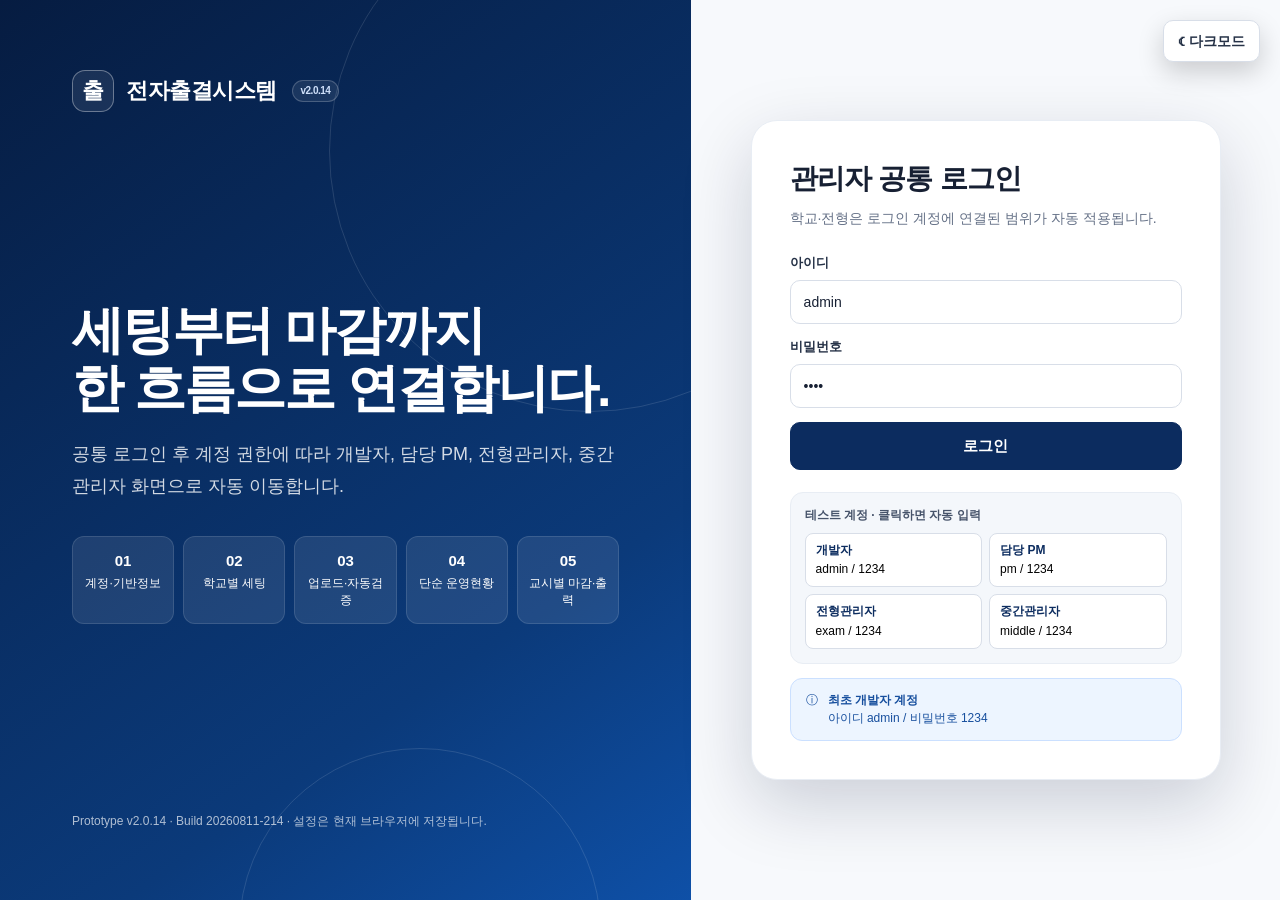
==== index.html @ e00a9073 "Update index.html" ====
<!doctype html>
<html lang="ko">
<head>
  <meta charset="utf-8" />
  <meta name="viewport" content="width=device-width, initial-scale=1" />
  <meta name="color-scheme" content="light dark" />
  <title>전자출결시스템 관리자 테스트 페이지 v2.0.14</title>
  <style>
:root {
  --navy:#071d42;
  --navy-2:#0c2c5f;
  --blue:#1267d6;
  --blue-2:#eaf3ff;
  --cyan:#0d9bb8;
  --green:#12a05c;
  --green-soft:#e8f7ef;
  --orange:#f39a18;
  --orange-soft:#fff5df;
  --red:#e43d3d;
  --red-soft:#fff0f0;
  --purple:#7755d9;
  --purple-soft:#f1edff;
  --teal:#0e8f83;
  --teal-soft:#e8f8f6;
  --gray-900:#172033;
  --gray-800:#263247;
  --gray-700:#46536a;
  --gray-600:#657187;
  --gray-500:#8791a4;
  --gray-400:#b6bfce;
  --gray-300:#d8dee8;
  --gray-200:#e8edf4;
  --gray-100:#f4f7fb;
  --white:#fff;
  --shadow:0 10px 30px rgba(12,44,95,.08);
  --radius:16px;
  --sidebar:244px;
  font-family: Pretendard, "Noto Sans KR", "Apple SD Gothic Neo", Arial, sans-serif;
}
*{box-sizing:border-box}
html,body{margin:0;min-height:100%;background:#eef3f9;color:var(--gray-900)}
body{font-size:14px;line-height:1.45}
button,input,select,textarea{font:inherit}
button{cursor:pointer}
a{color:inherit;text-decoration:none}
.hidden{display:none!important}
.muted{color:var(--gray-600)}
.small{font-size:12px}
.tiny{font-size:11px}
.strong{font-weight:800}
.nowrap{white-space:nowrap}
.text-right{text-align:right}
.text-center{text-align:center}
.flex{display:flex}
.flex-1{flex:1}
.items-center{align-items:center}
.justify-between{justify-content:space-between}
.gap-6{gap:6px}.gap-8{gap:8px}.gap-10{gap:10px}.gap-12{gap:12px}.gap-16{gap:16px}.gap-20{gap:20px}
.stack{display:flex;flex-direction:column;gap:14px}

/* Login */
.login-page{min-height:100vh;display:grid;grid-template-columns:1.08fr .92fr;background:linear-gradient(145deg,#061c41 0%,#0b3a7a 55%,#1267d6 100%)}
.login-hero{position:relative;overflow:hidden;padding:70px 72px;color:#fff;display:flex;flex-direction:column;justify-content:space-between}
.login-hero:before,.login-hero:after{content:"";position:absolute;border-radius:999px;border:1px solid rgba(255,255,255,.12)}
.login-hero:before{width:520px;height:520px;right:-160px;top:-110px}
.login-hero:after{width:360px;height:360px;right:90px;bottom:-210px}
.brand{display:flex;align-items:center;gap:12px;font-size:22px;font-weight:900;letter-spacing:-.5px}
.brand-mark{width:42px;height:42px;border:1px solid rgba(255,255,255,.35);border-radius:13px;display:grid;place-items:center;background:rgba(255,255,255,.08)}
.hero-copy{max-width:680px;position:relative;z-index:1}
.hero-copy h1{font-size:52px;line-height:1.12;margin:0 0 22px;letter-spacing:-2px}
.hero-copy p{font-size:18px;line-height:1.75;color:rgba(255,255,255,.82);margin:0;max-width:620px}
.hero-flow{display:grid;grid-template-columns:repeat(5,1fr);gap:9px;margin-top:34px}
.hero-step{padding:13px 10px;border-radius:12px;background:rgba(255,255,255,.09);border:1px solid rgba(255,255,255,.12);font-size:12px;text-align:center}
.hero-step b{display:block;font-size:15px;margin-bottom:3px}
.login-panel{background:#f7f9fc;padding:48px;display:flex;align-items:center;justify-content:center}
.login-card{width:min(470px,100%);background:#fff;border:1px solid var(--gray-200);border-radius:26px;padding:38px;box-shadow:0 24px 70px rgba(1,19,48,.18)}
.login-card h2{font-size:28px;margin:0 0 8px;letter-spacing:-.8px}
.login-card .lead{margin:0 0 26px;color:var(--gray-600)}
.field{display:flex;flex-direction:column;gap:7px}
.field label{font-weight:750;font-size:13px;color:var(--gray-800)}
.input,.select,.textarea{width:100%;border:1px solid var(--gray-300);background:#fff;border-radius:10px;padding:11px 13px;color:var(--gray-900);outline:none;transition:.15s}
.input:focus,.select:focus,.textarea:focus{border-color:var(--blue);box-shadow:0 0 0 3px rgba(18,103,214,.12)}
.textarea{min-height:90px;resize:vertical}
.btn{border:1px solid var(--gray-300);background:#fff;border-radius:10px;padding:10px 14px;font-weight:750;color:var(--gray-800);display:inline-flex;align-items:center;justify-content:center;gap:7px;min-height:40px;transition:.15s}
.btn:hover{transform:translateY(-1px);box-shadow:0 5px 14px rgba(28,45,78,.08)}
.btn-primary{background:var(--navy-2);border-color:var(--navy-2);color:#fff}
.btn-blue{background:var(--blue);border-color:var(--blue);color:#fff}
.btn-green{background:var(--green);border-color:var(--green);color:#fff}
.btn-red{background:var(--red);border-color:var(--red);color:#fff}
.btn-soft{background:var(--gray-100)}
.btn-ghost{background:transparent}
.btn-sm{min-height:32px;padding:6px 10px;font-size:12px;border-radius:8px}
.btn-lg{min-height:48px;padding:12px 18px;font-size:15px}
.btn-block{width:100%}
.demo-box{margin-top:22px;background:var(--gray-100);border-radius:13px;padding:14px;border:1px solid var(--gray-200)}
.demo-title{font-size:12px;font-weight:800;margin-bottom:8px;color:var(--gray-700)}
.demo-list{display:grid;grid-template-columns:repeat(2,1fr);gap:7px}
.demo-account{border:1px solid var(--gray-300);background:#fff;border-radius:8px;padding:8px 10px;text-align:left;font-size:12px}
.demo-account b{display:block;color:var(--navy-2);margin-bottom:2px}

/* App shell */
.shell{min-height:100vh;display:grid;grid-template-columns:var(--sidebar) 1fr;grid-template-rows:64px 1fr}
.topbar{grid-column:1/3;background:var(--navy);color:#fff;display:flex;align-items:center;justify-content:space-between;padding:0 24px;position:sticky;top:0;z-index:50;box-shadow:0 4px 18px rgba(0,0,0,.12)}
.topbar .brand{font-size:18px}
.topbar-actions{display:flex;align-items:center;gap:10px}
.user-chip{display:flex;align-items:center;gap:10px;padding-left:12px;border-left:1px solid rgba(255,255,255,.18)}
.avatar{width:34px;height:34px;border-radius:50%;display:grid;place-items:center;background:#fff;color:var(--navy);font-weight:900}
.sidebar{grid-row:2;background:#0b244b;color:#d9e8ff;padding:18px 14px 28px;position:sticky;top:64px;height:calc(100vh - 64px);overflow:auto}
.role-panel{border-radius:13px;padding:12px;margin-bottom:16px;background:rgba(255,255,255,.06);border:1px solid rgba(255,255,255,.08)}
.role-panel .role-name{font-weight:900;color:#fff;margin-bottom:3px}
.role-dot{width:10px;height:10px;border-radius:50%;display:inline-block;margin-right:7px}
.role-developer{--role:var(--purple);--role-soft:var(--purple-soft)}
.role-pm{--role:var(--blue);--role-soft:var(--blue-2)}
.role-exam{--role:var(--green);--role-soft:var(--green-soft)}
.role-building{--role:var(--orange);--role-soft:var(--orange-soft)}
.role-field{--role:var(--teal);--role-soft:var(--teal-soft)}
.nav-group{margin:14px 0 5px;padding:0 10px;font-size:11px;color:#7ea2d7;text-transform:uppercase;letter-spacing:.5px;font-weight:800}
.nav-item{width:100%;border:0;color:#c9dbf5;background:transparent;border-radius:10px;padding:10px 11px;display:flex;align-items:center;gap:10px;text-align:left;margin:3px 0;font-weight:700}
.nav-item:hover{background:rgba(255,255,255,.07);color:#fff}
.nav-item.active{background:var(--role,var(--blue));color:#fff;box-shadow:0 7px 18px rgba(0,0,0,.18)}
.nav-icon{width:22px;text-align:center;font-size:16px}
.content{grid-column:2;grid-row:2;padding:24px 26px 44px;min-width:0}
.page-header{display:flex;justify-content:space-between;align-items:flex-start;gap:20px;margin-bottom:18px}
.page-title h1{margin:0;font-size:27px;letter-spacing:-.9px}
.page-title p{margin:7px 0 0;color:var(--gray-600)}
.page-actions{display:flex;gap:8px;flex-wrap:wrap;justify-content:flex-end}

/* components */
.card{background:#fff;border:1px solid var(--gray-200);border-radius:var(--radius);box-shadow:var(--shadow)}
.card-header{padding:17px 18px;border-bottom:1px solid var(--gray-200);display:flex;align-items:center;justify-content:space-between;gap:12px}
.card-title{font-size:16px;font-weight:900;letter-spacing:-.3px}
.card-sub{font-size:12px;color:var(--gray-600);margin-top:3px}
.card-body{padding:18px}
.grid{display:grid;gap:14px}
.grid-2{grid-template-columns:repeat(2,minmax(0,1fr))}
.grid-3{grid-template-columns:repeat(3,minmax(0,1fr))}
.grid-4{grid-template-columns:repeat(4,minmax(0,1fr))}
.grid-5{grid-template-columns:repeat(5,minmax(0,1fr))}
.grid-6{grid-template-columns:repeat(6,minmax(0,1fr))}
.kpi{padding:16px;background:#fff;border:1px solid var(--gray-200);border-radius:14px;display:flex;align-items:center;justify-content:space-between;gap:12px;min-width:0}
.kpi .label{font-size:12px;font-weight:800;color:var(--gray-700)}
.kpi .value{font-size:26px;font-weight:950;line-height:1.15;margin-top:4px;white-space:nowrap}
.kpi .value small{font-size:12px;font-weight:700;margin-left:3px}
.kpi-icon{width:44px;height:44px;border-radius:12px;display:grid;place-items:center;font-size:22px;flex:0 0 auto}
.badge{display:inline-flex;align-items:center;justify-content:center;border-radius:999px;padding:5px 9px;font-size:11px;font-weight:850;white-space:nowrap;border:1px solid transparent}
.badge-blue{background:var(--blue-2);color:var(--blue)}
.badge-green{background:var(--green-soft);color:var(--green)}
.badge-orange{background:var(--orange-soft);color:#d77d00}
.badge-red{background:var(--red-soft);color:var(--red)}
.badge-gray{background:var(--gray-100);color:var(--gray-600);border-color:var(--gray-200)}
.badge-purple{background:var(--purple-soft);color:var(--purple)}
.section-title{font-size:18px;font-weight:900;margin:0 0 12px;letter-spacing:-.4px}
.toolbar{background:#fff;border:1px solid var(--gray-200);border-radius:14px;padding:13px;display:flex;align-items:flex-end;gap:10px;flex-wrap:wrap;margin-bottom:15px}
.toolbar .field{min-width:145px;flex:1}
.toolbar .field.narrow{min-width:120px;max-width:180px}
.toolbar .field.wide{min-width:220px}
.table-wrap{overflow:auto;border:1px solid var(--gray-200);border-radius:12px;background:#fff}
table{width:100%;border-collapse:collapse;min-width:760px}
th,td{padding:10px 12px;border-bottom:1px solid var(--gray-200);text-align:left;vertical-align:middle}
th{background:#f5f8fc;color:var(--gray-700);font-size:12px;font-weight:900;white-space:nowrap;position:sticky;top:0;z-index:2}
td{font-size:12px;color:var(--gray-800)}
tr:last-child td{border-bottom:0}
tr:hover td{background:#fbfdff}
tr.closed td{background:#eef1f5!important;color:#7a8497}
.progress{height:8px;background:#e8edf4;border-radius:999px;overflow:hidden;min-width:80px}
.progress > span{display:block;height:100%;background:var(--green);border-radius:999px}
.progress.orange > span{background:var(--orange)}
.progress.red > span{background:var(--red)}
.progress.blue > span{background:var(--blue)}
.notice{border-radius:12px;padding:13px 15px;display:flex;gap:10px;align-items:flex-start;border:1px solid}
.notice-info{background:#edf5ff;border-color:#cbe0ff;color:#174f9e}
.notice-success{background:var(--green-soft);border-color:#bfe8d1;color:#117545}
.notice-warning{background:var(--orange-soft);border-color:#ffd891;color:#8b5b06}
.notice-danger{background:var(--red-soft);border-color:#ffc7c7;color:#a52626}

/* stepper */
.stepper{display:grid;grid-template-columns:repeat(5,1fr);gap:8px;margin-bottom:15px}
.step{background:#fff;border:1px solid var(--gray-200);border-radius:12px;padding:12px;display:flex;align-items:center;gap:9px;position:relative;min-width:0}
.step.active{border-color:var(--blue);box-shadow:0 0 0 2px rgba(18,103,214,.08)}
.step.done{background:#f0fbf5;border-color:#c7ebd6}
.step-num{width:26px;height:26px;border-radius:50%;display:grid;place-items:center;background:var(--gray-200);font-weight:900;color:var(--gray-700);flex:0 0 auto}
.step.active .step-num{background:var(--blue);color:#fff}.step.done .step-num{background:var(--green);color:#fff}
.step-label{font-weight:850;white-space:nowrap;overflow:hidden;text-overflow:ellipsis}

/* settings */
.setting-row{display:grid;grid-template-columns:1.25fr 1.8fr auto;gap:14px;align-items:center;padding:14px 0;border-bottom:1px solid var(--gray-200)}
.setting-row:last-child{border-bottom:0}
.setting-name{font-weight:850}
.setting-desc{font-size:12px;color:var(--gray-600)}
.switch{position:relative;width:48px;height:26px;display:inline-block}
.switch input{display:none}
.switch span{position:absolute;inset:0;background:#b9c1ce;border-radius:999px;transition:.2s}
.switch span:after{content:"";position:absolute;width:20px;height:20px;left:3px;top:3px;background:#fff;border-radius:50%;box-shadow:0 2px 6px rgba(0,0,0,.2);transition:.2s}
.switch input:checked+span{background:var(--green)}
.switch input:checked+span:after{transform:translateX(22px)}
.tabs{display:flex;gap:6px;border-bottom:1px solid var(--gray-200);padding:0 18px;background:#fff;border-radius:14px 14px 0 0;overflow:auto}
.tab{border:0;background:transparent;padding:13px 12px;color:var(--gray-600);font-weight:800;white-space:nowrap;border-bottom:3px solid transparent}
.tab.active{color:var(--blue);border-bottom-color:var(--blue)}
.term-preview{background:linear-gradient(135deg,#eef5ff,#f9fbff);border:1px solid #d8e7fb;border-radius:14px;padding:18px}
.term-token{display:flex;gap:8px;align-items:center;margin:7px 0}
.term-token .from{min-width:110px;color:var(--gray-600)}
.term-token .to{font-weight:900;color:var(--blue)}

/* Upload */
.dropzone{border:2px dashed #a8c7ef;background:#f6faff;border-radius:16px;padding:28px;text-align:center;transition:.15s}
.dropzone.drag{border-color:var(--blue);background:#eaf3ff}
.dropzone .drop-icon{font-size:34px;margin-bottom:8px}
.validation-pipeline{display:grid;grid-template-columns:repeat(5,1fr);gap:8px;margin-top:14px}
.validation-stage{border:1px solid var(--gray-200);background:#fff;border-radius:11px;padding:10px;text-align:center;font-size:12px;font-weight:800}
.validation-stage.running{border-color:var(--blue);color:var(--blue);background:var(--blue-2)}
.validation-stage.ok{border-color:#bde8cf;color:var(--green);background:var(--green-soft)}
.validation-stage.error{border-color:#ffc7c7;color:var(--red);background:var(--red-soft)}
.mapping-grid{display:grid;grid-template-columns:1fr 1fr 110px;gap:0;border:1px solid var(--gray-200);border-radius:12px;overflow:hidden}
.mapping-grid>div{padding:10px 12px;border-right:1px solid var(--gray-200);border-bottom:1px solid var(--gray-200);font-size:12px}
.mapping-grid>div:nth-child(3n){border-right:0}
.mapping-grid .head{background:#f5f8fc;font-weight:900;color:var(--gray-700)}
.mapping-grid>div:nth-last-child(-n+3){border-bottom:0}
.result-summary{display:grid;grid-template-columns:repeat(4,1fr);gap:10px}
.result-box{border:1px solid var(--gray-200);border-radius:12px;padding:12px;text-align:center;background:#fff}
.result-box b{font-size:23px;display:block}
.error-link{color:var(--red);font-weight:800;text-decoration:underline;text-underline-offset:2px;cursor:pointer}

/* dashboard */
.dashboard-grid{display:grid;grid-template-columns:1.08fr 1.38fr 1fr;gap:14px}
.chart-card{background:#fff;border:1px solid var(--gray-200);border-radius:14px;padding:16px;min-width:0}
.chart-title{font-size:14px;font-weight:900;margin-bottom:12px}
.donut-wrap{display:flex;align-items:center;justify-content:center;gap:22px;min-height:210px}
.donut{width:164px;height:164px;border-radius:50%;background:conic-gradient(var(--green) 0 56%, var(--red) 56% 100%);position:relative;flex:0 0 auto}
.donut:after{content:"";position:absolute;inset:33px;border-radius:50%;background:#fff}
.donut-label{position:absolute;inset:0;display:grid;place-items:center;z-index:1;text-align:center;font-size:12px;color:var(--gray-600)}
.donut-label b{font-size:28px;color:var(--gray-900);display:block;line-height:1.1}
.legend{display:flex;flex-direction:column;gap:9px;min-width:0}
.legend-row{display:flex;align-items:center;gap:8px;font-size:12px;white-space:nowrap}
.legend-dot{width:9px;height:9px;border-radius:50%;flex:0 0 auto}
.segment-bar{display:flex;height:138px;border-radius:14px;overflow:hidden;margin-top:16px}
.segment{display:flex;align-items:center;justify-content:center;text-align:center;color:#fff;font-weight:900;min-width:42px}
.segment small{display:block;font-size:11px;font-weight:700;margin-top:2px}
.room-rank{display:flex;flex-direction:column;gap:9px}
.rank-row{display:grid;grid-template-columns:minmax(115px,1fr) 1.4fr 50px;gap:9px;align-items:center;font-size:12px}
.line-chart{height:210px;position:relative;border-left:1px solid var(--gray-300);border-bottom:1px solid var(--gray-300);background:repeating-linear-gradient(to top,transparent 0,transparent 41px,#edf0f5 42px)}
.line-chart svg{width:100%;height:100%;overflow:visible}
.line-chart-labels{display:flex;justify-content:space-between;font-size:10px;color:var(--gray-500);margin-top:6px}
.incident-cards{display:grid;grid-template-columns:repeat(4,1fr);gap:10px}
.incident-card{display:flex;align-items:center;gap:10px;border:1px solid var(--gray-200);border-radius:12px;padding:12px;background:#fff;min-width:0}
.incident-icon{width:38px;height:38px;border-radius:10px;display:grid;place-items:center;font-size:18px;flex:0 0 auto}
.incident-card b{font-size:19px;display:block}

/* PDF */
.pdf-layout{display:grid;grid-template-columns:1.1fr .9fr;gap:14px}
.align-buttons{display:flex;gap:5px}
.align-btn{width:34px;height:30px;border:1px solid var(--gray-300);background:#fff;border-radius:7px;font-weight:900}
.align-btn.active{background:var(--blue);color:#fff;border-color:var(--blue)}
.preview-sheet{background:#f1f3f6;padding:18px;border-radius:14px;min-height:610px;display:flex;align-items:center;justify-content:center}
.paper{width:100%;max-width:570px;aspect-ratio:1/1.414;background:#fff;box-shadow:0 10px 28px rgba(0,0,0,.13);padding:28px;display:flex;flex-direction:column}
.paper-title{text-align:center;font-size:18px;font-weight:900;margin:12px 0 16px}
.paper-meta{display:flex;justify-content:space-between;font-size:10px;margin-bottom:8px}
.paper-table{width:100%;border-collapse:collapse;min-width:0}
.paper-table th,.paper-table td{border:1px solid #555;padding:4px;font-size:8px;background:#fff;color:#111;position:static}
.paper-footer{margin-top:auto;border-top:1px solid #ddd;padding-top:12px;font-size:10px;display:grid;gap:8px}
.signer-list{max-height:220px;overflow:auto;border:1px solid var(--gray-200);border-radius:10px}
.signer-row{display:grid;grid-template-columns:26px 1fr 100px 100px;gap:8px;align-items:center;padding:9px 10px;border-bottom:1px solid var(--gray-200);font-size:12px}
.signer-row:last-child{border-bottom:0}

/* Modal / toast */
.modal-backdrop{position:fixed;inset:0;background:rgba(7,23,52,.56);z-index:200;display:flex;align-items:center;justify-content:center;padding:24px}
.modal{width:min(760px,100%);max-height:90vh;overflow:auto;background:#fff;border-radius:20px;box-shadow:0 30px 80px rgba(0,0,0,.28)}
.modal-header{padding:18px 20px;border-bottom:1px solid var(--gray-200);display:flex;justify-content:space-between;align-items:center}
.modal-header h3{margin:0;font-size:18px}
.modal-body{padding:20px}
.modal-footer{padding:14px 20px;border-top:1px solid var(--gray-200);display:flex;justify-content:flex-end;gap:8px}
.close-x{width:32px;height:32px;border:0;border-radius:8px;background:var(--gray-100);font-size:18px}
.toast-root{position:fixed;right:22px;bottom:22px;z-index:300;display:flex;flex-direction:column;gap:10px}
.toast{background:#fff;border:1px solid var(--gray-200);border-left:5px solid var(--blue);box-shadow:0 14px 36px rgba(0,0,0,.15);border-radius:11px;padding:12px 14px;min-width:280px;max-width:420px;animation:slideIn .2s ease}
.toast.success{border-left-color:var(--green)}.toast.error{border-left-color:var(--red)}.toast.warning{border-left-color:var(--orange)}
@keyframes slideIn{from{transform:translateY(10px);opacity:0}to{transform:translateY(0);opacity:1}}

/* responsive */
@media(max-width:1200px){
  :root{--sidebar:210px}
  .grid-6{grid-template-columns:repeat(3,1fr)}
  .dashboard-grid{grid-template-columns:1fr 1fr}
  .dashboard-grid>.chart-card:last-child{grid-column:1/3}
  .incident-cards{grid-template-columns:repeat(2,1fr)}
  .pdf-layout{grid-template-columns:1fr}
}
@media(max-width:900px){
  .login-page{grid-template-columns:1fr}.login-hero{display:none}.login-panel{min-height:100vh;padding:24px}
  .shell{grid-template-columns:1fr;grid-template-rows:64px auto 1fr}
  .topbar{grid-column:1;grid-row:1}.sidebar{grid-column:1;grid-row:2;position:static;height:auto;display:flex;gap:6px;overflow:auto;padding:8px}.role-panel,.nav-group{display:none}.nav-item{white-space:nowrap;width:auto;margin:0}
  .content{grid-column:1;grid-row:3;padding:18px}
  .grid-2,.grid-3,.grid-4,.grid-5,.grid-6{grid-template-columns:1fr}
  .dashboard-grid{grid-template-columns:1fr}.dashboard-grid>.chart-card:last-child{grid-column:auto}
  .stepper{grid-template-columns:1fr}
  .validation-pipeline{grid-template-columns:1fr}
  .result-summary{grid-template-columns:repeat(2,1fr)}
  .page-header{flex-direction:column}.page-actions{justify-content:flex-start}
}


/* v1.2.0 additions */
.version-chip{display:inline-flex;align-items:center;border:1px solid rgba(255,255,255,.2);background:rgba(255,255,255,.08);border-radius:999px;padding:3px 8px;font-size:10px;font-weight:850;margin-left:3px;color:#cfe0fa}
.status-test{background:#efe9ff;color:#6844c5;border-color:#d9cdff}
.status-ready{background:var(--orange-soft);color:#c96f00}
.status-open{background:var(--green-soft);color:var(--green)}
.status-closed{background:var(--gray-100);color:var(--gray-600);border-color:var(--gray-200)}
.test-banner{display:inline-flex;align-items:center;gap:5px;border-radius:999px;padding:5px 9px;background:#5f3dc4;color:#fff;font-size:11px;font-weight:850}
.dark-toggle-login{position:fixed;right:20px;top:20px;z-index:20;box-shadow:0 10px 26px rgba(0,0,0,.18)}
.compact-options{display:grid;grid-template-columns:repeat(2,minmax(0,1fr));gap:10px}
.compact-option{display:grid;grid-template-columns:1fr auto;gap:12px;align-items:center;border:1px solid var(--gray-200);border-radius:12px;padding:12px 13px;background:var(--white);min-width:0}
.compact-option .setting-name{font-size:13px;line-height:1.25}
.compact-option .setting-desc{font-size:11px;line-height:1.45;margin-top:4px}
.setting-section{border:1px solid var(--gray-200);border-radius:14px;padding:16px;background:var(--white)}
.setting-section+.setting-section{margin-top:14px}
.setting-section-head{display:flex;justify-content:space-between;align-items:flex-start;gap:12px;margin-bottom:12px}
.setting-section-title{font-size:15px;font-weight:900;margin:0}
.setting-section-desc{font-size:11px;color:var(--gray-600);margin-top:3px}
.incident-box{border:1px solid #ffd1bd;background:#fff8f3;border-radius:14px;padding:16px;margin-top:14px}
.incident-grid{display:grid;grid-template-columns:repeat(4,minmax(0,1fr));gap:9px}
.incident-choice{display:grid;grid-template-columns:1fr auto;align-items:center;gap:8px;background:#fff;border:1px solid #f1d3c5;border-radius:11px;padding:11px;min-width:0}
.validation-grid{display:grid;grid-template-columns:repeat(3,minmax(0,1fr));gap:9px}
.validation-option{display:grid;grid-template-columns:1fr auto;gap:8px;align-items:center;border:1px solid var(--gray-200);background:var(--gray-100);border-radius:11px;padding:10px 11px;min-width:0}
.validation-option b{font-size:12px;display:block}
.validation-option span.desc{font-size:10px;color:var(--gray-600);display:block;margin-top:3px;line-height:1.35}
.org-status-select{min-width:92px;padding:7px 9px;border-radius:8px;border:1px solid var(--gray-300);background:var(--white);color:var(--gray-900);font-weight:750;font-size:12px}
.inline-meta{display:flex;align-items:center;gap:7px;flex-wrap:wrap}
.account-actions{display:flex;gap:6px;flex-wrap:nowrap}
.account-actions .btn{white-space:nowrap}
.pdf-policy-grid{display:grid;grid-template-columns:repeat(2,minmax(0,1fr));gap:8px}
.policy-btn{border:1px solid var(--gray-300);background:var(--white);border-radius:10px;padding:10px 11px;text-align:left;min-height:58px;color:var(--gray-800)}
.policy-btn b{display:block;font-size:12px}
.policy-btn span{display:block;font-size:10px;color:var(--gray-600);margin-top:3px;line-height:1.35}
.policy-btn.active{border-color:var(--blue);box-shadow:0 0 0 2px rgba(18,103,214,.1);background:var(--blue-2)}
.signer-list-compact{display:flex;flex-direction:column;gap:7px;max-height:230px;overflow:auto;padding-right:2px}
.signer-compact{display:grid;grid-template-columns:24px 1fr;gap:8px;align-items:center;border:1px solid var(--gray-200);border-radius:10px;padding:9px 10px;background:var(--white)}
.signer-compact .main{display:flex;align-items:center;gap:7px;flex-wrap:wrap;min-width:0}
.signer-compact b{font-size:12px}
.signer-compact .meta{font-size:11px;color:var(--gray-600)}
.pdf-control-card{border:1px solid var(--gray-200);border-radius:13px;padding:14px;background:var(--white)}
.pdf-control-card+.pdf-control-card{margin-top:10px}
.preview-policy{font-size:9px;padding:5px 7px;border-radius:7px;background:#f1f5fa;color:#32425a;margin-bottom:7px;line-height:1.45}
.paper-signatures{display:grid;gap:5px}
.paper-sign-row{display:grid;grid-template-columns:78px 1fr;gap:6px;align-items:end;border-bottom:1px solid #777;padding:3px 0;font-size:8px}
.paper-sign-row .who{white-space:nowrap;font-weight:700}
.dashboard-simple{display:grid;grid-template-columns:minmax(0,1fr) minmax(0,1fr) minmax(240px,.72fr);gap:14px;margin-top:14px}
.dashboard-simple .chart-card{min-height:310px}
.donut-xl{width:210px;height:210px}
.donut-xl:after{inset:43px}
.donut-xl .donut-label b{font-size:34px}
.room-band-donut{width:210px;height:210px;border-radius:50%;position:relative;flex:0 0 auto}
.room-band-donut:after{content:"";position:absolute;inset:43px;border-radius:50%;background:var(--white)}
.room-band-center{position:absolute;inset:0;display:grid;place-items:center;text-align:center;z-index:1;color:var(--gray-600);font-size:11px}
.room-band-center b{display:block;font-size:27px;color:var(--gray-900);line-height:1.05}
.dashboard-mini-list{display:flex;flex-direction:column;gap:9px}
.dashboard-mini-item{border:1px solid var(--gray-200);border-radius:10px;padding:9px 10px;background:var(--gray-100)}
.dashboard-mini-item .top{display:flex;align-items:center;justify-content:space-between;gap:8px;font-size:12px}
.dashboard-mini-item .sub{font-size:10px;color:var(--gray-600);margin-top:4px}
.incident-mini-grid{display:grid;grid-template-columns:repeat(2,1fr);gap:7px;margin-top:10px}
.incident-mini{border:1px solid var(--gray-200);border-radius:10px;padding:9px;background:var(--white);font-size:10px}
.incident-mini b{display:block;font-size:17px;margin-top:2px}
.phone-preview-layout{display:grid;grid-template-columns:minmax(380px,.75fr) minmax(0,1.25fr);gap:18px;align-items:start}
.phone-frame{width:390px;max-width:100%;margin:0 auto;border:10px solid #172033;border-radius:34px;background:#edf2f8;box-shadow:0 24px 60px rgba(0,0,0,.2);overflow:hidden;min-height:720px}
.phone-notch{height:24px;background:#172033;display:flex;align-items:flex-end;justify-content:center}
.phone-notch:after{content:"";width:110px;height:17px;background:#0a0f18;border-radius:0 0 13px 13px}
.mobile-app{padding:0 14px 20px;color:#172033}
.mobile-head{background:#0b244b;color:#fff;margin:0 -14px;padding:15px 14px 13px;display:flex;align-items:center;justify-content:space-between}
.mobile-head b{font-size:15px}
.mobile-head span{font-size:10px;color:#b9cff0}
.mobile-scope{background:#fff;border-radius:13px;padding:12px;margin-top:12px;border:1px solid #dfe5ed}
.mobile-kpis{display:grid;grid-template-columns:repeat(2,1fr);gap:8px;margin-top:10px}
.mobile-kpi{background:#fff;border:1px solid #dfe5ed;border-radius:12px;padding:11px}
.mobile-kpi span{font-size:10px;color:#657187;display:block}
.mobile-kpi b{font-size:22px;display:block;margin-top:3px}
.mobile-room{background:#fff;border:1px solid #dfe5ed;border-radius:13px;padding:12px;margin-top:9px}
.mobile-room-head{display:flex;justify-content:space-between;gap:8px;align-items:center}
.mobile-room-title{font-size:13px;font-weight:900}
.mobile-room-meta{font-size:10px;color:#657187;margin-top:4px}
.mobile-progress{height:8px;background:#e8edf4;border-radius:999px;overflow:hidden;margin-top:10px}
.mobile-progress span{display:block;height:100%;background:#1267d6;border-radius:999px}
.mobile-actions{display:grid;grid-template-columns:repeat(2,1fr);gap:8px;margin-top:10px}
.mobile-btn{border:0;border-radius:11px;padding:12px 8px;font-weight:850;background:#0c2c5f;color:#fff}
.mobile-btn.soft{background:#fff;color:#263247;border:1px solid #d8dee8}
.mobile-bottom{position:sticky;bottom:0;background:#fff;border-top:1px solid #d8dee8;margin:16px -14px -20px;padding:10px 14px;display:grid;grid-template-columns:repeat(4,1fr);text-align:center;font-size:9px;color:#657187}
.mobile-bottom b{display:block;font-size:15px;color:#263247}
.version-note{font-size:10px;color:var(--gray-500);margin-top:7px}



/* v1.4.0 — table header sort & filter */
.table-header-tools{display:flex;align-items:center;justify-content:flex-end;gap:8px;padding:7px 10px;background:#f7f9fc;border-bottom:1px solid var(--gray-200);position:sticky;left:0;z-index:3;min-width:760px}
.table-header-count{font-size:11px;color:var(--gray-600);white-space:nowrap}
.table-header-reset{border:1px solid var(--gray-300);background:var(--white);border-radius:8px;padding:5px 9px;font-size:11px;font-weight:850;color:var(--gray-700);min-height:28px;cursor:pointer}
th.table-smart-head{padding:0!important;position:relative;vertical-align:middle}
.table-head-inner{display:grid;grid-template-columns:minmax(0,1fr) 28px;align-items:stretch;min-height:40px;width:100%}
.table-sort-button{border:0;background:transparent;color:inherit;font:inherit;font-weight:900;text-align:left;padding:8px 4px 8px 10px;display:flex;align-items:center;gap:5px;min-width:0;cursor:pointer}
.table-sort-button:hover{background:rgba(18,103,214,.06)}
.table-head-title{overflow:hidden;text-overflow:ellipsis;white-space:nowrap;min-width:0}
.table-sort-indicator{font-size:11px;color:var(--gray-500);flex:0 0 auto;line-height:1}
.table-sort-button[data-sort-state="asc"] .table-sort-indicator,
.table-sort-button[data-sort-state="desc"] .table-sort-indicator{color:var(--blue);font-weight:1000}
.table-filter-button{border:0;border-left:1px solid var(--gray-200);background:transparent;color:var(--gray-500);font-size:13px;display:grid;place-items:center;cursor:pointer;position:relative;min-width:28px}
.table-filter-button:hover{background:rgba(18,103,214,.08);color:var(--blue)}
.table-filter-button.active{color:var(--blue);background:rgba(18,103,214,.10)}
.table-filter-button.active:after{content:"";position:absolute;right:4px;top:5px;width:5px;height:5px;background:var(--red);border-radius:50%;box-shadow:0 0 0 2px var(--white)}
.column-filter-popover{position:fixed;z-index:9999;width:260px;max-width:calc(100vw - 24px);background:var(--white);border:1px solid var(--gray-300);border-radius:12px;box-shadow:0 18px 46px rgba(22,35,54,.23);overflow:hidden}
.column-filter-popover .pop-head{display:flex;align-items:center;justify-content:space-between;gap:8px;padding:10px 12px;background:var(--gray-100);border-bottom:1px solid var(--gray-200)}
.column-filter-popover .pop-head b{font-size:12px;overflow:hidden;text-overflow:ellipsis;white-space:nowrap}
.column-filter-popover .pop-close{border:0;background:transparent;font-size:17px;line-height:1;color:var(--gray-500);cursor:pointer}
.column-filter-popover .pop-body{padding:11px 12px}
.column-filter-popover label{display:block;font-size:10px;font-weight:850;color:var(--gray-600);margin:0 0 5px}
.column-filter-popover input,.column-filter-popover select{width:100%;height:34px;border:1px solid var(--gray-300);background:var(--white);color:var(--gray-900);border-radius:8px;padding:5px 8px;font-size:11px;outline:none}
.column-filter-popover input:focus,.column-filter-popover select:focus{border-color:var(--blue);box-shadow:0 0 0 2px rgba(18,103,214,.10)}
.column-filter-popover .pop-tip{font-size:10px;color:var(--gray-500);margin-top:7px;line-height:1.45}
.column-filter-popover .pop-actions{display:flex;justify-content:flex-end;gap:7px;padding:9px 12px;border-top:1px solid var(--gray-200);background:var(--gray-100)}
.column-filter-popover .pop-actions button{border:1px solid var(--gray-300);background:var(--white);color:var(--gray-700);border-radius:8px;padding:6px 10px;font-size:11px;font-weight:850;cursor:pointer}
.column-filter-popover .pop-actions .apply{background:var(--blue);border-color:var(--blue);color:#fff}
.table-filter-empty td{padding:18px!important;text-align:center;color:var(--gray-500);background:var(--white)}
body.dark .table-header-tools{background:#182334!important;border-color:var(--gray-200)}
body.dark .table-header-reset{background:#111b2b;color:var(--gray-900);border-color:var(--gray-300)}
body.dark .table-filter-button.active:after{box-shadow:0 0 0 2px #111b2b}
body.dark .column-filter-popover{background:#111b2b;border-color:#3a4659}
body.dark .column-filter-popover .pop-head,body.dark .column-filter-popover .pop-actions{background:#182334;border-color:#283447}
body.dark .column-filter-popover input,body.dark .column-filter-popover select,body.dark .column-filter-popover .pop-actions button{background:#111b2b;color:#f2f5fa;border-color:#3a4659}


/* v1.5.0 — settings continuity, automatic room generation, upload result modal */
.settings-quick-grid{display:grid;grid-template-columns:repeat(2,minmax(0,1fr));gap:10px;margin:12px 0}
.settings-quick-card{display:grid;grid-template-columns:1fr auto;gap:12px;align-items:center;border:1px solid var(--gray-200);border-radius:12px;padding:12px 14px;background:var(--gray-100)}
.room-generator-summary{display:grid;grid-template-columns:repeat(4,1fr);gap:8px;margin:12px 0}
.room-generator-summary>div{border:1px solid var(--gray-200);background:var(--gray-100);border-radius:10px;padding:10px;text-align:center}
.room-generator-summary b{display:block;font-size:18px;color:var(--blue)}
.generator-preview{max-height:240px;overflow:auto;border:1px solid var(--gray-200);border-radius:10px;margin-top:12px}
.generator-preview table{min-width:620px}
.upload-title-actions{display:flex;align-items:center;gap:8px;flex-wrap:wrap}
.incident-filter-bar{display:flex;gap:8px;flex-wrap:wrap;align-items:center;padding:10px 12px;border:1px solid var(--gray-200);border-radius:12px;background:var(--gray-100);margin-bottom:12px}
.incident-filter-btn{border:1px solid var(--gray-300);background:var(--white);color:var(--gray-700);border-radius:999px;padding:8px 12px;font-weight:850;font-size:12px;display:inline-flex;align-items:center;gap:6px}
.incident-filter-btn.active{background:var(--navy-2);border-color:var(--navy-2);color:#fff;box-shadow:0 6px 14px rgba(12,44,95,.16)}
.incident-filter-btn .count{font-size:10px;opacity:.75}
.remaining-seat-pill{display:inline-flex;align-items:center;gap:4px;border-radius:999px;padding:4px 8px;background:var(--teal-soft);color:var(--teal);font-size:10px;font-weight:850}
.dashboard-room-card{margin-top:10px}
.dashboard-simple .donut-wrap{min-height:246px}
.dashboard-simple .chart-card{min-height:296px;padding:14px}
.donut-xl{width:232px;height:232px}
.donut-xl:after{inset:47px}
.donut-xl .donut-label b{font-size:37px}
.room-band-donut{width:232px;height:232px}
.room-band-donut:after{inset:47px}
.room-band-center b{font-size:31px}
.upload-result-modal .mapping-mini{display:grid;grid-template-columns:1fr 1fr;gap:7px;margin-top:10px}
.upload-result-modal .mapping-mini>div{border:1px solid var(--gray-200);border-radius:8px;padding:8px;background:var(--gray-100);font-size:11px}
.upload-result-modal .mapping-mini b{display:block;color:var(--blue);margin-bottom:2px}
body.dark .settings-quick-card,body.dark .incident-filter-bar,body.dark .room-generator-summary>div,body.dark .upload-result-modal .mapping-mini{background:var(--gray-100);border-color:var(--gray-200)}
body.dark .incident-filter-btn{background:var(--white);color:var(--gray-700);border-color:var(--gray-300)}
body.dark .incident-filter-btn.active{background:var(--blue);color:#fff}
@media(max-width:900px){.settings-quick-grid,.room-generator-summary{grid-template-columns:1fr 1fr}}
@media(max-width:520px){.settings-quick-grid,.room-generator-summary{grid-template-columns:1fr}}

/* dark mode */
body.dark{
  --gray-900:#f2f5fa;--gray-800:#dbe3ef;--gray-700:#b9c4d4;--gray-600:#91a0b4;--gray-500:#758399;--gray-400:#536176;--gray-300:#3a4659;--gray-200:#283447;--gray-100:#182334;--white:#111b2b;--shadow:0 10px 30px rgba(0,0,0,.24);
  background:#0b1220;color:var(--gray-900)
}
body.dark .content{background:#0b1220}
body.dark .card,body.dark .kpi,body.dark .chart-card,body.dark .toolbar,body.dark .table-wrap,body.dark .compact-option,body.dark .setting-section,body.dark .validation-option,body.dark .pdf-control-card,body.dark .signer-compact,body.dark .incident-mini{background:var(--white);border-color:var(--gray-200)}
body.dark .input,body.dark .select,body.dark .textarea,body.dark .btn:not(.btn-primary):not(.btn-blue):not(.btn-green):not(.btn-red),body.dark .org-status-select,body.dark .policy-btn,body.dark .align-btn{background:#182334;color:var(--gray-900);border-color:var(--gray-300)}
body.dark th{background:#182334;color:var(--gray-700)}
body.dark td{border-color:var(--gray-200)}
body.dark .tabs{background:var(--white)}
body.dark .login-panel{background:#0b1220}
body.dark .login-card{background:#111b2b;border-color:#283447}
body.dark .demo-box{background:#182334;border-color:#283447}
body.dark .demo-account{background:#111b2b;border-color:#3a4659;color:#dbe3ef}
body.dark .dropzone{background:#101f34;border-color:#365f91}
body.dark .validation-stage,body.dark .result-box{background:#111b2b}
body.dark .mapping-grid .head{background:#182334}
body.dark .mapping-grid>div{border-color:#283447}
body.dark .room-band-donut:after,body.dark .donut:after{background:var(--white)}
body.dark .preview-sheet{background:#070d16}
body.dark .paper,body.dark .paper *{color:#111}
body.dark .paper{background:#fff}
body.dark .incident-box{background:#2a1d18;border-color:#714735}
body.dark .incident-choice{background:#171f2d;border-color:#5a3c31}
body.dark .dashboard-mini-item{background:#182334}
body.dark .phone-preview-layout .card{background:var(--white)}

@media(max-width:1200px){
  .dashboard-simple{grid-template-columns:1fr 1fr}.dashboard-simple>.chart-card:last-child{grid-column:1/3}.validation-grid{grid-template-columns:repeat(2,1fr)}
}
@media(max-width:900px){
  .compact-options,.incident-grid,.validation-grid,.pdf-policy-grid{grid-template-columns:1fr}
  .dashboard-simple{grid-template-columns:1fr}.dashboard-simple>.chart-card:last-child{grid-column:auto}
  .phone-preview-layout{grid-template-columns:1fr}.phone-frame{width:100%;max-width:430px}
  .topbar-actions .user-chip{display:none}.version-chip{display:none}
}
@media(max-width:520px){
  .phone-frame{border-width:0;border-radius:0;min-height:100vh}.phone-notch{display:none}
  .content{padding:12px}.toolbar .field{min-width:100%}.page-title h1{font-size:22px}
}


/* v1.6.0 — compact feature settings, account Excel import, dashboard site scope, close confirmation */
.feature-compact-list{display:flex;flex-direction:column;gap:7px;margin-top:10px;max-width:920px}
.feature-compact-row{display:grid;grid-template-columns:auto minmax(135px,185px) minmax(0,1fr);gap:10px;align-items:center;border:1px solid var(--gray-200);border-radius:11px;padding:9px 11px;background:var(--white);min-width:0}
.feature-compact-row .switch{justify-self:start}
.feature-compact-row .setting-name{font-size:13px;line-height:1.25}
.feature-compact-row .setting-desc{font-size:11px;line-height:1.4;margin:0;color:var(--gray-600)}
.feature-all-control{display:flex;align-items:center;gap:8px;padding:7px 10px;border:1px solid var(--gray-200);border-radius:10px;background:var(--gray-100)}
.account-upload-actions{display:flex;gap:8px;align-items:center;flex-wrap:wrap}
.account-upload-hint{display:flex;align-items:center;gap:8px;margin:0 0 12px;padding:10px 12px;border:1px dashed var(--gray-300);border-radius:11px;background:var(--gray-100);font-size:12px;color:var(--gray-700)}
.site-summary-strip{display:grid;grid-template-columns:minmax(170px,1.25fr) repeat(4,minmax(110px,.7fr));gap:8px;margin:0 0 12px;padding:10px 12px;border:1px solid #cfe0fa;border-radius:12px;background:var(--blue-2)}
.site-summary-strip>div{display:flex;flex-direction:column;gap:2px;min-width:0}
.site-summary-strip span{font-size:10px;color:var(--gray-600)}
.site-summary-strip b{font-size:13px;white-space:nowrap;overflow:hidden;text-overflow:ellipsis}
.rate-only{display:inline-flex;align-items:center;justify-content:center;min-width:68px;border-radius:999px;padding:5px 9px;font-size:11px;font-weight:900;border:1px solid transparent}
.rate-only.high{background:#e8f7ef;color:#0c8b4d;border-color:#bfe8d1}
.rate-only.mid-high{background:#eaf3ff;color:#1267d6;border-color:#cfe0fa}
.rate-only.mid{background:#fff5df;color:#b16d00;border-color:#f5dba6}
.rate-only.low-mid{background:#fff0e7;color:#c35c0a;border-color:#f3c5a7}
.rate-only.low{background:#fff0f0;color:#cf2d2d;border-color:#f0bcbc}
.rate-color-legend{display:flex;align-items:center;gap:8px;flex-wrap:wrap;padding:9px 11px;border:1px solid var(--gray-200);border-radius:10px;background:var(--gray-100);margin-bottom:10px}
.rate-color-legend .legend-title{font-size:11px;font-weight:900;margin-right:2px}
.rate-color-item{display:inline-flex;align-items:center;gap:5px;font-size:10px;color:var(--gray-700)}
.rate-color-dot{width:9px;height:9px;border-radius:50%;display:inline-block}
.reset-code-panel{border:1px solid var(--gray-200);border-radius:12px;padding:12px;background:var(--gray-100);margin-top:12px}
.close-summary-grid{display:grid;grid-template-columns:repeat(4,minmax(0,1fr));gap:8px;margin:12px 0}
.close-summary-box{border:1px solid var(--gray-200);border-radius:10px;padding:10px;background:var(--gray-100)}
.close-summary-box span{display:block;font-size:10px;color:var(--gray-600)}
.close-summary-box b{display:block;font-size:18px;margin-top:3px}
.close-confirm-check{display:flex;gap:9px;align-items:flex-start;border:1px solid #cfe0fa;background:var(--blue-2);border-radius:10px;padding:10px 12px;margin-top:12px;font-size:12px}
.close-confirm-check input{margin-top:2px}
.site-filter-select{min-width:210px}
body.dark .feature-compact-row,body.dark .account-upload-hint,body.dark .feature-all-control,body.dark .rate-color-legend,body.dark .reset-code-panel,body.dark .close-summary-box{background:var(--gray-100);border-color:var(--gray-200)}
body.dark .site-summary-strip,body.dark .close-confirm-check{background:#172a45;border-color:#28496f}
@media(max-width:980px){.site-summary-strip{grid-template-columns:repeat(2,minmax(0,1fr))}.site-summary-strip>div:first-child{grid-column:1/3}.close-summary-grid{grid-template-columns:repeat(2,1fr)}}
@media(max-width:620px){.feature-compact-row{grid-template-columns:auto 1fr}.feature-compact-row .setting-desc{grid-column:2}.site-summary-strip{grid-template-columns:1fr}.site-summary-strip>div:first-child{grid-column:auto}.close-summary-grid{grid-template-columns:1fr}}


/* v1.7.0 */
.settings-feature-validation-grid{display:grid;grid-template-columns:minmax(0,1.1fr) minmax(0,.9fr);gap:14px;align-items:start}
.feature-compact-row:has(input:checked),.validation-option:has(input:checked),.incident-choice:has(input:checked),.settings-quick-card:has(input:checked){border-color:#8db8ef;background:#eef6ff;box-shadow:inset 4px 0 0 var(--blue)}
.feature-compact-row:has(input:not(:checked)),.validation-option:has(input:not(:checked)),.incident-choice:has(input:not(:checked)),.settings-quick-card:has(input:not(:checked)){opacity:.66;background:var(--gray-100)}
body.dark .feature-compact-row:has(input:checked),body.dark .validation-option:has(input:checked),body.dark .incident-choice:has(input:checked),body.dark .settings-quick-card:has(input:checked){background:#17304d;border-color:#3979bf}
.term-disabled{opacity:.5;filter:grayscale(.4)}.term-disabled input{background:var(--gray-200)!important;cursor:not-allowed}.term-disabled-note{font-size:10px;color:var(--gray-600);margin-top:4px}
.align-use-row{display:grid;grid-template-columns:44px minmax(0,1fr) auto;gap:10px;align-items:center;border-bottom:1px solid var(--gray-200);padding:10px 0}.align-use-row:last-child{border-bottom:0}.align-use-row.off{opacity:.5}.answer-sheet-log{margin-top:14px}
@media(max-width:1000px){.settings-feature-validation-grid{grid-template-columns:1fr}}

/* v1.8.0 interaction and preview refinements */
.kpi.kpi-action{cursor:pointer;position:relative;transition:transform .16s ease,box-shadow .16s ease,border-color .16s ease}
.kpi.kpi-action:hover{transform:translateY(-2px);box-shadow:0 10px 24px rgba(18,103,214,.13);border-color:var(--blue)}
.kpi.kpi-action:after{content:'선택';position:absolute;right:10px;bottom:7px;font-size:9px;font-weight:900;color:var(--blue)}
.org-filter-note{display:flex;align-items:center;gap:8px;margin:0 0 12px;padding:10px 12px;border-radius:10px;background:var(--blue-2);color:var(--blue);font-size:12px;font-weight:800}
.clickable-row{cursor:pointer}.clickable-row:hover td{background:var(--blue-2)!important}.clickable-row td:first-child{border-left:3px solid transparent}.clickable-row:hover td:first-child{border-left-color:var(--blue)}
.term-setting-row{display:grid;grid-template-columns:52px minmax(0,1fr);gap:12px;align-items:start;padding:13px;border:1px solid var(--gray-200);border-radius:12px;background:var(--white)}
.term-setting-row.off{opacity:.58;background:var(--gray-100)}.term-setting-row .field{margin:0}.term-use-label{font-size:9px;text-align:center;color:var(--gray-600);margin-top:4px;font-weight:800}
.date-weekday-wrap{display:grid;grid-template-columns:minmax(0,1fr) 52px;gap:8px}.weekday-chip{display:grid;place-items:center;border:1px solid var(--blue);border-radius:10px;background:var(--blue-2);color:var(--blue);font-weight:900}
.preview-page-size{display:inline-flex;align-items:center;padding:4px 9px;border-radius:999px;background:#eaf3ff;color:#1267d6;font-weight:900;margin-right:6px}
.paper-meta-stack{display:grid;gap:3px;font-size:10px;margin-bottom:7px}.paper-aligned-row{width:100%;min-height:15px}
.paper-table.preview-20{font-size:9px}.paper-table.preview-30{font-size:8.5px}.paper-table.preview-40{font-size:8px}.paper-table .preview-more td{background:#f5f7fa;color:#657187;font-weight:800;text-align:center}
.dashboard-filter-summary{display:flex;gap:8px;align-items:center;flex-wrap:wrap;margin:-2px 0 12px}.dashboard-filter-summary .badge{font-size:11px}
.incident-mini-button{appearance:none;border:1px solid var(--gray-200);background:var(--white);border-radius:10px;padding:8px 9px;text-align:left;color:inherit;cursor:pointer;display:flex;justify-content:space-between;align-items:center;gap:8px}.incident-mini-button:hover{border-color:var(--orange);background:var(--orange-soft)}.incident-mini-button b{white-space:nowrap}
.close-detail-table td,.close-detail-table th{padding:9px 10px}
.download-toolbar{display:flex;align-items:center;justify-content:space-between;gap:12px;padding:12px 14px;margin-bottom:14px;border:1px solid var(--gray-200);border-radius:12px;background:var(--white)}
.download-card{position:relative}.download-check{position:absolute;top:14px;right:14px;width:20px;height:20px;accent-color:var(--blue)}.download-card.selected{border-color:var(--blue);box-shadow:0 0 0 2px rgba(18,103,214,.08)}
.mobile-view-tabs{display:grid;grid-template-columns:repeat(3,1fr);gap:5px;margin:8px 0 10px}.mobile-view-tab{border:1px solid #dbe4f0;background:#fff;color:#33445c;border-radius:9px;padding:8px 4px;font-size:10px;font-weight:900}.mobile-view-tab.active{background:#1267d6;color:#fff;border-color:#1267d6}
.mobile-list-card{padding:10px;border:1px solid #e1e7ef;border-radius:10px;margin-bottom:7px;background:#fff}.mobile-list-card .title{font-size:12px;font-weight:900}.mobile-list-card .meta{font-size:9px;color:#657187;margin-top:3px}.mobile-list-card .row{display:flex;justify-content:space-between;gap:6px;align-items:center;margin-top:7px}.mobile-planning{margin-top:14px;border:1px solid var(--purple);background:var(--purple-soft);color:var(--purple);padding:12px;border-radius:12px;font-size:12px;line-height:1.55}
.photo-access-banner{display:flex;justify-content:space-between;align-items:center;gap:10px;padding:10px 12px;border-radius:10px;background:var(--purple-soft);color:var(--purple);font-size:11px;font-weight:800;margin-bottom:12px}
body.dark .term-setting-row,body.dark .download-toolbar,body.dark .incident-mini-button{background:#111d2c}.dark .clickable-row:hover td{background:#17304d!important}


/* v1.8.1 settings, PDF preview, photo comparison and download refinements */
.date-weekday-wrap{grid-template-columns:minmax(160px,.8fr) minmax(150px,1.2fr);align-items:stretch}
.weekday-chip{padding:0 12px;white-space:nowrap;font-size:12px}
.session-setting-head{display:flex;align-items:flex-end;justify-content:space-between;gap:14px;margin:22px 0 10px}
.session-close-mode{min-width:240px;margin:0}
.session-close-disabled{opacity:.58;background:var(--gray-100)}
.close-time-cell{display:flex;align-items:center;gap:7px;min-width:165px}
.close-time-cell .input{min-width:112px}
.pdf-preview-panel{position:sticky;top:82px;align-self:start}
.pdf-preview-actions{display:flex;justify-content:flex-end;gap:8px;margin-top:10px;padding:10px;border:1px solid var(--gray-200);border-radius:12px;background:var(--white)}
.align-btn{width:38px;font-size:11px;letter-spacing:-.3px}
.align-btn[disabled]{cursor:not-allowed;opacity:.35}
.photo-compare-layout{display:grid;grid-template-columns:minmax(250px,.62fr) minmax(0,1.8fr);gap:14px;align-items:start}
.photo-candidate-list{display:grid;gap:8px}
.photo-candidate-button{width:100%;border:1px solid var(--gray-200);background:var(--white);border-radius:12px;padding:11px;text-align:left;color:inherit;display:grid;grid-template-columns:42px minmax(0,1fr) auto;gap:10px;align-items:center}
.photo-candidate-button:hover{border-color:var(--blue);background:var(--blue-2)}
.photo-candidate-button.active{border-color:var(--blue);background:var(--blue-2);box-shadow:0 0 0 2px rgba(18,103,214,.08)}
.photo-candidate-thumb{width:42px;height:50px;border-radius:9px;overflow:hidden;background:var(--gray-100)}
.photo-candidate-thumb img{width:100%;height:100%;object-fit:cover;display:block}
.photo-candidate-main{min-width:0}.photo-candidate-main b{display:block}.photo-candidate-main span{display:block;font-size:10px;color:var(--gray-600);margin-top:2px;white-space:nowrap;overflow:hidden;text-overflow:ellipsis}
.photo-image-frame{position:relative;border:1px solid var(--gray-200);background:#e9eef5;border-radius:14px;overflow:hidden;aspect-ratio:4/5;max-height:400px}
.photo-image-frame img{width:100%;height:100%;object-fit:cover;display:block}
.photo-image-stamp{position:absolute;left:10px;right:10px;bottom:10px;padding:7px 9px;border-radius:9px;background:rgba(7,29,66,.82);color:#fff;font-size:10px;font-weight:800;backdrop-filter:blur(4px)}
.photo-comparison-grid{display:grid;grid-template-columns:repeat(2,minmax(0,1fr));gap:14px}
.photo-selected-summary{display:flex;align-items:center;justify-content:space-between;gap:10px;margin-bottom:12px;padding:10px 12px;border:1px solid var(--blue);background:var(--blue-2);border-radius:11px}
.download-card{position:relative}.download-card-top{display:flex;align-items:center;justify-content:space-between;gap:10px}.download-select-label{display:inline-flex;align-items:center;gap:7px;padding:5px 8px;border:1px solid var(--gray-300);border-radius:8px;background:var(--gray-100);font-size:11px;font-weight:850}.download-check{position:static;width:18px;height:18px;accent-color:var(--blue);margin:0}.download-card .card-title{padding-right:0}
body.dark .pdf-preview-actions,body.dark .photo-candidate-button,body.dark .download-select-label{background:#111d2c}
body.dark .photo-candidate-button.active{background:#17304d}
@media(max-width:1100px){.photo-compare-layout{grid-template-columns:1fr}.photo-candidate-list{grid-template-columns:repeat(3,minmax(0,1fr))}.photo-candidate-button{grid-template-columns:36px minmax(0,1fr)}.photo-candidate-button>.badge{display:none}.pdf-preview-panel{position:static}}
@media(max-width:760px){.photo-candidate-list,.photo-comparison-grid{grid-template-columns:1fr}.date-weekday-wrap{grid-template-columns:1fr}.session-setting-head{align-items:stretch;flex-direction:column}.session-close-mode{min-width:0;width:100%}}


.role-middle{--role:var(--teal);--role-soft:var(--teal-soft)}
.exam-period-section{border:1px solid var(--gray-200);border-radius:14px;background:var(--white);padding:14px;margin-bottom:14px}
.exam-period-head{display:flex;align-items:flex-start;justify-content:space-between;gap:12px;margin-bottom:10px}
.exam-period-table input{min-width:130px}.exam-period-table .period-label{min-width:110px}.exam-period-display{font-size:11px;font-weight:850;color:var(--blue);white-space:nowrap}
.incident-edit-grid{display:grid;grid-template-columns:repeat(5,minmax(0,1fr));gap:10px}.incident-edit-card{border:1px solid var(--gray-200);border-radius:12px;padding:11px;background:var(--gray-100);display:grid;gap:8px}.incident-edit-card.on{border-color:#8db8ef;background:#eef6ff;box-shadow:inset 4px 0 0 var(--blue)}.incident-edit-card.off{opacity:.62}.incident-edit-card .top{display:flex;align-items:center;justify-content:space-between;gap:8px}.incident-edit-card .icon{font-size:20px}.incident-edit-card input[type=text]{font-weight:850}
.pledge-layout{display:grid;grid-template-columns:minmax(390px,.95fr) minmax(460px,1.05fr);gap:14px;align-items:start}.pledge-preview-panel{position:sticky;top:72px}.pledge-paper{width:min(100%,560px);min-height:740px;margin:auto;background:#fff;color:#555;border:1px solid #c8c8c8;box-shadow:0 12px 30px rgba(15,23,42,.12);padding:34px 38px;font-family:'Malgun Gothic',sans-serif}.pledge-title{text-align:center;font-size:28px;font-weight:900;color:#444;margin-bottom:4px}.pledge-subtitle{text-align:center;font-size:17px;color:#777;margin-bottom:22px}.pledge-profile{display:grid;grid-template-columns:170px 1fr;gap:24px;align-items:start}.pledge-photo{height:220px;border:1px solid #aaa;overflow:hidden;background:#eef2f6}.pledge-photo img{width:100%;height:100%;object-fit:cover}.pledge-info-table{width:100%;border-collapse:collapse}.pledge-info-table th,.pledge-info-table td{border:1px solid #999;padding:10px 8px;text-align:center;font-size:13px}.pledge-info-table th{width:44%;font-weight:850;background:#fafafa}.pledge-body{font-size:16px;line-height:1.55;margin:35px 0 46px;white-space:pre-line}.pledge-date{text-align:center;font-size:16px;margin:30px 0 60px}.pledge-sign{display:flex;align-items:flex-end;justify-content:center;gap:20px;font-size:14px;margin-bottom:70px}.pledge-sign-line{font-size:38px;font-family:cursive;color:#111;min-width:210px;text-align:center}.pledge-recipient{text-align:center;font-size:18px;font-weight:850}.pledge-editor-card{border:1px solid var(--gray-200);border-radius:13px;background:var(--white);padding:13px}.pledge-align-buttons{display:flex;gap:6px}.pledge-align-buttons .btn.active{background:var(--blue);border-color:var(--blue);color:#fff}
.stats-panel{margin-top:18px}.stats-toolbar{display:flex;align-items:end;gap:10px;flex-wrap:wrap;margin-bottom:12px}.stats-toolbar .field{min-width:260px}.stats-summary{display:flex;gap:8px;flex-wrap:wrap;margin-left:auto}.stats-table-note{font-size:11px;color:var(--gray-600);margin-top:8px}.stats-empty{padding:38px;text-align:center;color:var(--gray-500)}
.location-assignment-box{grid-column:1/-1;border:1px solid var(--gray-200);border-radius:12px;padding:12px;background:var(--gray-100)}.location-assignment-grid{display:grid;grid-template-columns:repeat(3,minmax(0,1fr));gap:8px;margin-top:8px}.location-option{display:flex;align-items:center;gap:8px;border:1px solid var(--gray-200);background:var(--white);border-radius:9px;padding:9px;font-size:12px;font-weight:750}.location-option:has(input:checked){border-color:var(--blue);background:var(--blue-2)}
.close-session-tabs{display:flex;gap:8px;flex-wrap:wrap}.close-session-button{border:1px solid var(--gray-300);background:var(--white);border-radius:10px;padding:9px 13px;font-weight:850;color:var(--gray-700)}.close-session-button.active{background:var(--blue);color:#fff;border-color:var(--blue)}.close-session-button.closed{background:var(--gray-200);color:var(--gray-700)}
body.dark .exam-period-section,body.dark .incident-edit-card,body.dark .pledge-editor-card,body.dark .location-option{background:#111d2c;border-color:#2b3950}body.dark .incident-edit-card.on{background:#17304d}.dark .pledge-paper{background:#fff;color:#555}
@media(max-width:1100px){.incident-edit-grid{grid-template-columns:repeat(2,minmax(0,1fr))}.pledge-layout{grid-template-columns:1fr}.pledge-preview-panel{position:static}.location-assignment-grid{grid-template-columns:repeat(2,minmax(0,1fr))}}
@media(max-width:700px){.incident-edit-grid,.location-assignment-grid{grid-template-columns:1fr}.pledge-profile{grid-template-columns:1fr}.pledge-photo{width:180px;margin:auto}}


/* v2.0.1 — optional middle-manager place notice, per-incident pledge templates */
.middle-assignment-head{display:flex;align-items:center;justify-content:space-between;gap:12px;margin-bottom:6px}
.middle-assignment-head .title{font-weight:900;color:var(--gray-900)}
.location-assignment-box.off{opacity:.72;background:var(--gray-100)}
.location-assignment-box.off .location-option{opacity:.55}
.assignment-reference-note{margin-top:9px;padding:9px 10px;border-radius:9px;background:var(--blue-2);color:var(--blue);font-size:11px;line-height:1.45}
.location-display-chip{display:inline-flex;align-items:center;gap:5px;padding:5px 8px;border-radius:999px;background:var(--blue-2);color:var(--blue);font-size:11px;font-weight:800}
.pledge-template-toolbar{display:grid;grid-template-columns:minmax(0,1fr) auto;gap:10px;align-items:end;border:1px solid var(--gray-200);border-radius:13px;padding:13px;background:var(--white);margin-bottom:12px}
.pledge-template-toolbar .field{margin:0}
.pledge-paper{width:min(100%,620px);min-height:760px;padding:28px 30px;box-sizing:border-box;overflow:hidden}
.pledge-profile{grid-template-columns:150px minmax(0,1fr);gap:16px;align-items:start}
.pledge-photo{height:205px;min-width:0}
.pledge-info-table{width:100%;min-width:0;table-layout:fixed;border-collapse:collapse}
.pledge-info-table th,.pledge-info-table td{padding:8px 6px;font-size:12.5px;line-height:1.35;word-break:keep-all;overflow-wrap:anywhere;white-space:normal;box-sizing:border-box}
.pledge-info-table th{width:38%}.pledge-info-table td{width:62%}
.pledge-context{margin:24px 0 10px;padding:12px 14px;border:1px solid #d6dbe3;border-radius:9px;background:#fafafa;font-size:14px;line-height:1.55}
.pledge-context strong{font-weight:950;color:#1f2937}
.pledge-body{margin:12px 0 30px;font-size:15px;line-height:1.62}
.pledge-date{margin:24px 0 30px}
.pledge-sign-area{display:flex;margin:18px 0 55px}
.pledge-sign-area .paper-sign-row{width:min(100%,360px);display:flex;align-items:center;justify-content:space-between;gap:16px;border-top:1px solid #9ca3af;padding-top:12px;font-size:13px}
.pledge-sign-area .paper-sign-row .who{font-weight:850;color:#374151}
.pledge-sign-disabled{margin:20px 0 55px;text-align:center;color:#9ca3af;font-size:13px}
.pledge-type-status{display:flex;align-items:center;gap:8px;flex-wrap:wrap}
.pledge-save-help{font-size:11px;color:var(--gray-600);line-height:1.45;margin-top:6px}
.stats-panel .table-wrap table{min-width:980px}
@media(max-width:1100px){.pledge-template-toolbar{grid-template-columns:1fr}.pledge-paper{width:100%}}
@media(max-width:700px){.pledge-profile{grid-template-columns:1fr}.pledge-photo{width:170px;margin:auto}.pledge-paper{padding:22px 18px}}


/* v2.0.1 — v1.9.1 디자인 복원 + PM/업로드/설정값 개선 */
.v201-context-bar{display:flex;align-items:end;gap:10px;flex-wrap:wrap;margin-bottom:14px;padding:12px 14px;border:1px solid var(--gray-200);border-radius:14px;background:var(--white)}
.v201-context-bar .field{min-width:220px;margin:0}.v201-context-bar .summary{margin-left:auto;display:flex;gap:6px;flex-wrap:wrap}
.v201-exam-grid{display:grid;grid-template-columns:repeat(3,minmax(0,1fr));gap:12px}.v201-exam-card{border:1px solid var(--gray-200);background:var(--white);border-radius:14px;padding:14px;display:grid;gap:10px}.v201-exam-card.active{border-color:var(--blue);box-shadow:0 0 0 2px rgba(34,105,210,.12);background:var(--blue-2)}.v201-exam-card.disabled{opacity:.62;background:var(--gray-100)}
.v201-exam-card .head{display:flex;align-items:flex-start;justify-content:space-between;gap:8px}.v201-exam-card .actions{display:flex;gap:6px;flex-wrap:wrap}
.v201-school-grid{display:grid;grid-template-columns:repeat(3,minmax(0,1fr));gap:12px}.v201-school-card{border:1px solid var(--gray-200);border-radius:14px;background:var(--white);padding:14px;display:grid;gap:10px}.v201-school-id{font-family:ui-monospace,Consolas,monospace;font-weight:900;color:var(--blue)}
.v201-inline-edit-table input,.v201-inline-edit-table select{min-width:110px;height:34px;padding:6px 8px;font-size:12px}.v201-inline-edit-table .memo-input{min-width:180px}.v201-inline-edit-table .place-input{min-width:190px}.v201-editing-row{background:var(--blue-2)!important;box-shadow:inset 4px 0 0 var(--blue)}.v201-inline-tip{margin-bottom:10px}
.v201-term-layout{display:grid;grid-template-columns:minmax(0,1fr) minmax(380px,.85fr);gap:14px}.v201-term-row{border:1px solid var(--gray-200);background:var(--white);border-radius:12px;padding:11px;display:grid;grid-template-columns:150px 1fr;align-items:center;gap:10px}.v201-term-preview{border:1px solid var(--gray-200);border-radius:14px;background:linear-gradient(180deg,var(--blue-2),var(--white));padding:14px;position:sticky;top:74px}.v201-preview-nav{background:#0d2b58;border-radius:12px;padding:12px;color:#fff;display:grid;gap:8px}.v201-preview-nav .item{background:rgba(255,255,255,.1);padding:8px 10px;border-radius:8px;font-weight:800}.v201-preview-cards{display:grid;grid-template-columns:1fr 1fr;gap:8px;margin-top:10px}.v201-preview-card{border:1px solid var(--gray-200);border-radius:10px;background:var(--white);padding:10px;min-height:72px}.v201-arrow{color:var(--blue);font-weight:900}
.v201-settings-extra{margin-top:14px}.v201-feature-grid{display:grid;grid-template-columns:repeat(3,minmax(0,1fr));gap:10px}.v201-feature-card{border:1px solid var(--gray-200);border-radius:12px;background:var(--gray-100);padding:12px;display:grid;grid-template-columns:1fr auto;gap:10px;align-items:start}.v201-feature-card.on{border-color:#86b2ec;background:#eef6ff;box-shadow:inset 4px 0 0 var(--blue)}.v201-feature-card .desc{font-size:11px;color:var(--gray-600);line-height:1.45;margin-top:4px}.v201-permission-table td,.v201-permission-table th{text-align:center}.v201-permission-table td:nth-child(1),.v201-permission-table th:nth-child(1){text-align:left}
.v201-upload-tabs-note{padding:10px 12px;background:var(--blue-2);border-radius:10px;margin-bottom:12px;font-size:12px;color:var(--blue)}.v201-upload-grid{display:grid;grid-template-columns:minmax(360px,.82fr) minmax(500px,1.18fr);gap:14px}.v201-upload-actions{display:flex;gap:8px;justify-content:center;flex-wrap:wrap}.v201-upload-errors{margin-top:14px}.v201-error-panel{border:1px solid #f2b6b6;background:#fff5f5;border-radius:13px;padding:13px}.v201-ok-panel{border:1px solid #a8dfc1;background:#f1fff7;border-radius:13px;padding:13px}.v201-upload-query{margin-top:14px}.v201-upload-query .table-wrap table{min-width:1500px}.v201-query-toolbar{display:flex;gap:8px;align-items:end;flex-wrap:wrap;margin-bottom:10px}.v201-query-toolbar .field{min-width:280px}.v201-readonly-badge{display:inline-flex;align-items:center;gap:5px;padding:5px 8px;border-radius:999px;background:var(--gray-200);color:var(--gray-700);font-size:11px;font-weight:850}.v201-step-block{margin-top:12px;display:flex;justify-content:flex-end;gap:8px;align-items:center}.v201-pivot-grid{display:grid;grid-template-columns:repeat(4,minmax(0,1fr));gap:8px;margin-top:10px}.v201-pivot-item{border:1px solid var(--gray-200);border-radius:10px;background:var(--white);padding:10px}.v201-pivot-item b{display:block;font-size:18px;margin-top:3px}
.v201-auto-assign{border:1px solid var(--gray-200);border-radius:13px;background:var(--white);padding:13px;margin-top:12px}.v201-auto-assign .head{display:flex;justify-content:space-between;gap:8px;align-items:center}.v201-auto-assign .actions{display:flex;gap:8px;flex-wrap:wrap}
.v201-other-site{margin-top:14px}.v201-other-site .table-wrap table{min-width:1150px}
.v201-photo-search{display:flex;gap:8px;align-items:end;flex-wrap:wrap;padding:12px;border:1px solid var(--gray-200);border-radius:12px;background:var(--white);margin-bottom:12px}.v201-photo-search .field{min-width:220px}.v201-admission-check{border:1px solid #9ec4f3;background:#f0f7ff;border-radius:12px;padding:12px;margin-top:12px;display:flex;align-items:center;justify-content:space-between;gap:12px}
.v201-close-filter{display:flex;gap:8px;align-items:end;flex-wrap:wrap;margin-bottom:12px}.v201-close-table input[type=checkbox]{transform:scale(1.15)}.v201-close-confirm{border:1px solid #f0c27d;background:#fff9ef;border-radius:13px;padding:14px;margin-top:14px}.v201-close-confirm .summary-grid{display:grid;grid-template-columns:repeat(4,minmax(0,1fr));gap:8px;margin-top:10px}.v201-close-confirm .summary{border:1px solid #f4d7a6;background:#fff;border-radius:10px;padding:10px;text-align:center}.v201-close-confirm .summary b{display:block;font-size:20px;margin-top:3px}
.v201-result-exam{display:flex;align-items:end;gap:10px;flex-wrap:wrap;padding:12px 14px;border:1px solid var(--gray-200);border-radius:14px;background:var(--white);margin-bottom:14px}.v201-result-exam .field{min-width:260px;margin:0}
.v201-dashboard-extra{margin-top:14px;border:1px solid var(--gray-200);border-radius:14px;background:var(--white);padding:13px;display:flex;align-items:center;justify-content:space-between;gap:14px}.v201-dashboard-extra .metric{display:flex;gap:12px;align-items:center}.v201-dashboard-extra .metric b{font-size:26px;color:var(--blue)}
.v201-viewer-note{margin-bottom:14px}.v201-output-actions{display:flex;gap:8px;flex-wrap:wrap}
body.dark .v201-exam-card,body.dark .v201-school-card,body.dark .v201-term-row,body.dark .v201-term-preview,body.dark .v201-preview-card,body.dark .v201-feature-card,body.dark .v201-upload-grid>*,body.dark .v201-upload-query,body.dark .v201-auto-assign,body.dark .v201-photo-search,body.dark .v201-result-exam,body.dark .v201-dashboard-extra{background:#111d2c;border-color:#2b3950}body.dark .v201-feature-card.on{background:#17304d}.dark .v201-error-panel{background:#331d23;border-color:#6b313c}.dark .v201-ok-panel{background:#153326;border-color:#2d6d4a}
@media(max-width:1100px){.v201-exam-grid,.v201-school-grid,.v201-feature-grid{grid-template-columns:repeat(2,minmax(0,1fr))}.v201-term-layout,.v201-upload-grid{grid-template-columns:1fr}.v201-term-preview{position:static}}
@media(max-width:700px){.v201-exam-grid,.v201-school-grid,.v201-feature-grid,.v201-pivot-grid,.v201-close-confirm .summary-grid{grid-template-columns:1fr}.v201-term-row{grid-template-columns:1fr}}

/* v2.0.2 latest feedback — keep v1.9.1 visual system */
.v202-current-exam{display:grid;grid-template-columns:minmax(260px,1fr) minmax(520px,1.8fr) auto;gap:14px;align-items:center;padding:16px 18px;border:1px solid var(--gray-200);border-radius:16px;background:linear-gradient(135deg,var(--blue-2),var(--white));margin-bottom:14px}.v202-current-exam h3{margin:4px 0 3px;font-size:21px;color:var(--navy)}.v202-stage-wrap{display:grid;gap:6px}.v202-stage-buttons{display:grid;grid-template-columns:repeat(4,minmax(95px,1fr));gap:7px}.v202-stage-btn{border:1px solid var(--gray-300);border-radius:10px;background:var(--white);padding:8px 7px;color:var(--gray-700);font-weight:900;cursor:pointer}.v202-stage-btn small{display:block;margin-top:2px;font-size:10px;font-weight:600;color:var(--gray-500)}.v202-stage-btn.active{border-color:var(--blue);background:var(--blue);color:#fff;box-shadow:0 8px 20px rgba(18,103,214,.18)}.v202-stage-btn.active small{color:rgba(255,255,255,.78)}.v202-stage-btn.active.운영{background:var(--green);border-color:var(--green)}.v202-stage-btn.active.종료{background:var(--gray-700);border-color:var(--gray-700)}.v202-stage-btn.active.테스트{background:var(--purple);border-color:var(--purple)}
.v202-upload-hero{display:grid;grid-template-columns:minmax(300px,.8fr) minmax(480px,1.2fr);gap:14px;align-items:stretch}.v202-example-duo{display:grid;grid-template-columns:1fr 1fr;gap:10px}.v202-example-card{border:1px solid var(--gray-200);border-radius:14px;padding:13px;background:var(--white);display:grid;gap:12px;align-content:space-between}.v202-example-card.normal{border-color:#9fd9bb;background:#f3fff8}.v202-example-card.error{border-color:#efb0b0;background:#fff6f6}.v202-example-card b{display:block;margin-bottom:4px}.v202-example-card span{font-size:11px;color:var(--gray-600)}.v202-example-card .actions{display:flex;gap:6px;flex-wrap:wrap}.v202-column-card{margin-top:14px;border:1px solid var(--gray-200);border-radius:13px;padding:12px 14px;background:var(--gray-100)}.v202-column-list{display:flex;gap:6px;flex-wrap:wrap;margin-top:10px}.v202-column-chip{display:inline-flex;align-items:center;padding:6px 9px;border:1px solid var(--gray-300);border-radius:8px;background:var(--white);font-size:11px;font-weight:800;color:var(--navy)}.v202-result-block{margin-top:14px}.v202-validation-result{border:2px solid var(--gray-200);border-radius:15px;padding:16px;background:var(--white);box-shadow:0 10px 28px rgba(15,35,75,.07)}.v202-validation-result.waiting{display:flex;align-items:center;gap:12px;border-style:dashed;background:#f8fafc}.v202-validation-result.ok{display:flex;align-items:center;gap:12px;border-color:#83d2a8;background:#effcf5}.v202-validation-result.error{border-color:#ef9d9d;background:#fff3f3}.v202-validation-result .icon{width:42px;height:42px;border-radius:999px;display:grid;place-items:center;background:var(--blue);color:#fff;font-size:22px;font-weight:950;flex:0 0 auto}.v202-validation-result.ok .icon{background:var(--green)}.v202-validation-result .head{display:flex;align-items:flex-start;justify-content:space-between;gap:12px;margin-bottom:10px}.v202-validation-result.error .table-wrap{max-height:290px}.v202-upload-table-wrap table{min-width:max-content;width:100%}.v202-upload-table th,.v202-upload-table td{padding:7px 8px!important;white-space:nowrap;font-size:11.5px;max-width:170px;overflow:hidden;text-overflow:ellipsis}.v202-upload-table th{min-width:82px}.v202-upload-table td:hover{white-space:normal;overflow:visible}.v202-result-block .table-wrap table th,.v202-result-block .table-wrap table td{padding:7px 8px;font-size:11.5px}
.v202-incident-grid{display:grid;grid-template-columns:repeat(3,minmax(0,1fr));gap:11px}.v202-incident-card{border:1px solid var(--gray-200);border-radius:14px;background:var(--gray-100);padding:12px;display:grid;gap:10px}.v202-incident-card.on{border-color:#8db8ef;background:#eef6ff;box-shadow:inset 4px 0 0 var(--blue)}.v202-incident-card .top{display:flex;justify-content:space-between;align-items:center}.v202-incident-card .icon{font-size:20px}.v202-permission-block{border-top:1px solid var(--gray-200);padding-top:9px}.v202-permission-buttons{display:flex;gap:6px;margin:6px 0}.v202-permission{position:relative;display:inline-flex;align-items:center;justify-content:center;min-width:88px;padding:7px 9px;border:1px solid var(--gray-300);border-radius:9px;background:var(--white);font-size:11px;font-weight:850;cursor:pointer}.v202-permission input{position:absolute;opacity:0;pointer-events:none}.v202-permission.active,.v202-permission:has(input:checked){background:var(--blue);border-color:var(--blue);color:#fff}.v202-permission:has(input:checked){box-shadow:0 5px 12px rgba(18,103,214,.14)}
.pledge-layout{grid-template-columns:minmax(285px,.56fr) minmax(650px,1.44fr)!important}.pledge-template-toolbar{grid-template-columns:minmax(0,1fr) auto!important;padding:10px!important;margin-bottom:10px!important}.pledge-editor-card{padding:10px!important}.pledge-editor-card .grid{gap:8px!important}.pledge-preview-panel .pledge-paper{width:min(100%,720px)!important;min-height:790px!important}.v202-pledge-output-layout{grid-template-columns:minmax(300px,.58fr) minmax(650px,1.42fr)!important}.v202-pledge-type-list{display:flex;gap:6px;flex-wrap:wrap;padding:10px;border:1px solid var(--gray-200);border-radius:10px;background:var(--gray-100)}
.v202-dashboard-toolbar{display:grid!important;grid-template-columns:minmax(220px,1.2fr) minmax(190px,1fr) minmax(150px,.75fr) minmax(200px,1fr) auto!important;align-items:end}.v202-rate-text{color:#111!important;background:none!important;border:0!important;font-weight:850!important;padding:0!important}.v202-other-site-inline{margin:0 14px 12px;padding:12px 14px;border:1px solid #f2c27d;background:#fff9ed;border-radius:12px;display:flex;align-items:center;justify-content:space-between;gap:14px}.v202-other-site-inline div{display:flex;align-items:center;gap:10px;flex-wrap:wrap}.v202-other-site-inline b{font-size:20px;color:#8c4f00}.v202-other-site-inline small{color:var(--gray-600)}.donut-label b{color:#111!important}
.v202-photo-search{display:grid;grid-template-columns:1fr 1fr auto;gap:10px;align-items:end;padding:12px;border:1px solid var(--gray-200);border-radius:13px;background:var(--white);margin-bottom:12px}.v202-photo-search .field{margin:0}
.v202-session-close-grid{display:grid;grid-template-columns:repeat(4,minmax(0,1fr));gap:10px;margin-bottom:14px}.v202-session-close-btn{border:1px solid var(--gray-300);border-radius:13px;background:var(--white);padding:12px;text-align:left;cursor:pointer;display:grid;gap:3px}.v202-session-close-btn span{font-size:12px;color:var(--gray-600)}.v202-session-close-btn b{font-size:16px;color:var(--navy)}.v202-session-close-btn small{font-size:10px;color:var(--gray-500)}.v202-session-close-btn.active{border-color:var(--blue);background:var(--blue-2);box-shadow:inset 4px 0 0 var(--blue)}
.v202-pdf-context-preview{display:flex;justify-content:center;gap:8px;align-items:center;padding:8px 12px;border:1px solid #bdd6f6;border-radius:10px 10px 0 0;background:#eff6ff;color:var(--navy);font-size:12px}.v202-pdf-context-preview b{font-size:14px}.v202-stats-first{margin:14px 0}.v202-stats-first .table-wrap{max-height:520px}.v202-stats-first table{min-width:100%}
body.dark .v202-current-exam,body.dark .v202-example-card,body.dark .v202-column-card,body.dark .v202-validation-result,body.dark .v202-incident-card,body.dark .v202-photo-search,body.dark .v202-session-close-btn{background:#111d2c;border-color:#2c3c54;color:#dfe8f5}.dark .v202-example-card.normal{background:#123125;border-color:#2f7050}.dark .v202-example-card.error{background:#3a2020;border-color:#804141}.dark .v202-incident-card.on,.dark .v202-session-close-btn.active{background:#17304d}.dark .v202-column-chip{background:#172438;border-color:#34455e;color:#dfe8f5}.dark .v202-rate-text,.dark .donut-label b{color:#f3f4f6!important}.dark .v202-other-site-inline{background:#3a2a15;border-color:#77551d}.dark .v202-pdf-context-preview{background:#132a48;border-color:#2b5f9c;color:#e6f0ff}
@media(max-width:1200px){.v202-current-exam{grid-template-columns:1fr}.v202-upload-hero{grid-template-columns:1fr}.v202-incident-grid{grid-template-columns:repeat(2,minmax(0,1fr))}.v202-dashboard-toolbar{grid-template-columns:repeat(2,minmax(0,1fr))!important}.v202-session-close-grid{grid-template-columns:repeat(2,minmax(0,1fr))}.pledge-layout,.v202-pledge-output-layout{grid-template-columns:1fr!important}}
@media(max-width:700px){.v202-stage-buttons,.v202-example-duo,.v202-incident-grid,.v202-session-close-grid{grid-template-columns:1fr 1fr}.v202-photo-search{grid-template-columns:1fr}.v202-dashboard-toolbar{grid-template-columns:1fr!important}}


/* v2.0.3 — targeted feedback, preserve v1.9.1 visual style */
/* v2.0.4 — pledge output list/preview alignment fix */
.v203-sample-buttons{display:grid;grid-template-columns:1fr 1fr;gap:10px;align-content:start}
.v203-sample-button{min-height:92px;border:1px solid var(--gray-200);border-radius:14px;background:var(--white);padding:14px;text-align:left;display:flex;align-items:center;gap:12px;cursor:pointer;transition:.18s ease}
.v203-sample-button:hover{transform:translateY(-1px);box-shadow:0 8px 22px rgba(22,67,130,.1)}
.v203-sample-button .sample-icon{width:40px;height:40px;border-radius:12px;display:grid;place-items:center;font-size:20px;font-weight:800}
.v203-sample-button.normal{border-color:#98d7b3;background:#f4fff8}.v203-sample-button.normal .sample-icon{background:#dff7e8;color:#0d8b4d}
.v203-sample-button.error{border-color:#f1aaaa;background:#fff7f7}.v203-sample-button.error .sample-icon{background:#ffe1e1;color:#c53d3d}
.v203-sample-button b{display:block;font-size:15px}.v203-sample-button span:not(.sample-icon){display:block;margin-top:3px;font-size:12px;color:var(--gray-600)}
.v203-other-count{border:0;background:transparent;color:var(--blue);font-size:23px;font-weight:800;padding:2px 6px;border-radius:8px;cursor:pointer;text-decoration:underline;text-underline-offset:4px}
.v203-other-site-details{border:1px solid #f1ca86;background:#fffaf0;border-radius:12px;padding:12px;margin:0 14px 14px}
.v203-other-site-details .table-wrap{margin-top:8px;background:#fff}
.v203-close-filter-actions{display:flex;gap:8px;align-items:center}.v203-close-now{background:#f08a24!important;border-color:#f08a24!important;color:#fff!important}
.v203-viewer-toolbar{display:flex;gap:8px;align-items:center;flex-wrap:wrap}.v203-viewer-actions{display:flex;gap:5px;flex-wrap:wrap}.v203-viewer-password{font-family:ui-monospace,SFMono-Regular,Consolas,monospace}
.v203-pledge-output-list{margin-bottom:14px}.v203-pledge-output-toolbar{display:flex;gap:8px;align-items:center;flex-wrap:wrap;padding:10px 12px;border:1px solid var(--gray-200);border-radius:12px;background:var(--gray-100);margin-bottom:10px}
.v203-pledge-output-toolbar .spacer{flex:1}.v203-pledge-count{font-weight:800;color:var(--blue)}
.v203-pledge-table input[type=checkbox]{transform:scale(1.15)}.v203-pledge-table tr.selected{background:#eef6ff}
.v203-pledge-preview-grid{display:grid;grid-template-columns:minmax(320px,.58fr) minmax(620px,1.42fr);gap:14px;align-items:start}
.v203-pledge-target-summary{display:grid;grid-template-columns:repeat(2,minmax(0,1fr));gap:8px;margin-bottom:10px}
.v203-pledge-target-summary>div{border:1px solid var(--gray-200);border-radius:10px;background:var(--gray-100);padding:10px;text-align:center}.v203-pledge-target-summary b{display:block;font-size:21px;margin-top:3px}
body.dark .v203-sample-button,body.dark .v203-other-site-details,body.dark .v203-pledge-output-toolbar,body.dark .v203-pledge-target-summary>div{background:#142235;border-color:#30445f}
body.dark .v203-sample-button.normal{background:#153326}body.dark .v203-sample-button.error{background:#351d23}
@media(max-width:1200px){.v203-pledge-preview-grid{grid-template-columns:1fr}.v203-sample-buttons{grid-template-columns:1fr 1fr}}
@media(max-width:700px){.v203-sample-buttons{grid-template-columns:1fr}.v203-viewer-toolbar{align-items:stretch}.v203-viewer-toolbar .btn{width:100%}}


/* v2.0.4 — pledge output layout alignment and two-column preview */
.v204-pledge-filter-bar{
  display:grid;
  grid-template-columns:minmax(250px,.95fr) minmax(220px,.8fr) minmax(380px,1.45fr);
  gap:10px;
  align-items:end;
  margin-bottom:14px;
  padding:12px 14px;
  border:1px solid var(--gray-200);
  border-radius:14px;
  background:var(--white);
}
.v204-pledge-filter-bar .field{margin:0;min-width:0}
.v204-pledge-filter-bar label{display:block;margin-bottom:6px}
.v204-pledge-search-control{display:grid;grid-template-columns:minmax(0,1fr) auto;gap:7px;align-items:center}
.v204-pledge-search-control .input{min-width:0;width:100%}
.v204-pledge-search-control .btn{height:40px;min-width:68px;white-space:nowrap}
.v204-pledge-main{
  display:grid;
  grid-template-columns:minmax(350px,420px) minmax(650px,1fr);
  gap:16px;
  align-items:start;
}
.v204-pledge-target-card,.v204-pledge-preview-card{min-width:0;overflow:hidden}
.v204-pledge-target-card .card-header,.v204-pledge-preview-card .card-header{padding:14px 16px}
.v204-pledge-target-card .card-body{padding:12px}
.v204-pledge-preview-card .card-body{padding:12px 14px 18px}
.v204-pledge-summary{display:grid;grid-template-columns:repeat(2,minmax(0,1fr));gap:8px;margin-bottom:10px}
.v204-pledge-summary>div{border:1px solid var(--gray-200);border-radius:10px;background:var(--gray-100);padding:9px;text-align:center}
.v204-pledge-summary b{display:block;font-size:20px;margin-top:2px;color:var(--navy-2)}
.v204-pledge-select-tools{display:flex;align-items:center;gap:6px;flex-wrap:wrap;margin-bottom:9px}
.v204-pledge-select-tools .v203-pledge-count{margin-left:auto;white-space:nowrap}
.v204-target-scroll{display:flex;flex-direction:column;gap:7px;max-height:560px;overflow:auto;padding:2px 3px 2px 0}
.v204-target-item{
  display:grid;
  grid-template-columns:24px minmax(0,1fr) auto;
  gap:8px;
  align-items:center;
  border:1px solid var(--gray-200);
  border-radius:10px;
  padding:9px 10px;
  background:var(--white);
  cursor:pointer;
  transition:.15s ease;
}
.v204-target-item:hover{border-color:#9dbde8;background:#f7fbff}
.v204-target-item.selected{border-color:#7eade8;background:#eef6ff;box-shadow:inset 3px 0 0 var(--blue)}
.v204-target-item input[type=checkbox]{width:16px;height:16px;margin:0;accent-color:var(--blue)}
.v204-target-main{min-width:0}
.v204-target-title{display:flex;align-items:center;gap:7px;min-width:0}
.v204-target-title b{font-size:13px;white-space:nowrap;overflow:hidden;text-overflow:ellipsis}
.v204-target-id{font-size:11px;color:var(--gray-600);white-space:nowrap}
.v204-target-meta{display:flex;align-items:center;gap:5px;flex-wrap:wrap;margin-top:4px;font-size:11px;color:var(--gray-600)}
.v204-target-room{white-space:nowrap;overflow:hidden;text-overflow:ellipsis;max-width:190px}
.v204-target-status{white-space:nowrap;align-self:center}
.v204-pledge-output-actions{display:grid;grid-template-columns:repeat(2,minmax(0,1fr));gap:7px;margin-top:10px;padding-top:10px;border-top:1px solid var(--gray-200)}
.v204-pledge-output-actions .btn{width:100%;justify-content:center;white-space:nowrap}
.v204-preview-subject{display:flex;align-items:center;gap:7px;flex-wrap:wrap;margin-top:4px}
.v204-preview-subject .subject-name{font-weight:850;color:var(--navy-2)}
.v204-preview-note{font-size:11px;color:var(--gray-600)}
.v204-pledge-preview-card .pledge-preview-panel{position:sticky;top:72px;min-width:0}
.v204-pledge-preview-card .pledge-paper{width:min(100%,720px)!important;min-height:820px!important;margin:0 auto!important;box-sizing:border-box!important}
body.dark .v204-pledge-filter-bar,body.dark .v204-pledge-target-card,body.dark .v204-pledge-preview-card,body.dark .v204-target-item{background:#111d2c;border-color:#2b3950}
body.dark .v204-target-item:hover,body.dark .v204-target-item.selected{background:#17304d;border-color:#3979bf}
body.dark .v204-pledge-summary>div{background:#142235;border-color:#30445f}
@media(max-width:1250px){
  .v204-pledge-filter-bar{grid-template-columns:repeat(2,minmax(0,1fr))}
  .v204-pledge-filter-bar .v204-search-field{grid-column:1/-1}
  .v204-pledge-main{grid-template-columns:minmax(320px,380px) minmax(560px,1fr)}
}
@media(max-width:1050px){
  .v204-pledge-main{grid-template-columns:1fr}
  .v204-pledge-preview-card .pledge-preview-panel{position:static}
  .v204-target-scroll{max-height:420px}
}
@media(max-width:700px){
  .v204-pledge-filter-bar{grid-template-columns:1fr}
  .v204-pledge-filter-bar .v204-search-field{grid-column:auto}
  .v204-pledge-search-control{grid-template-columns:1fr}
  .v204-pledge-search-control .btn{width:100%}
  .v204-pledge-output-actions{grid-template-columns:1fr}
  .v204-target-item{grid-template-columns:22px minmax(0,1fr)}
  .v204-target-status{grid-column:2;justify-self:start}
}


/* v2.0.5 — targeted layout fixes */
.v205-exam-select option:disabled{color:#9ca3af;background:#f1f3f6}
.v205-fixed-output{display:flex;align-items:center;justify-content:space-between;gap:10px;border:1px solid var(--gray-300);background:var(--gray-100);border-radius:10px;padding:10px 12px;font-weight:900;color:var(--navy)}
.v205-fixed-output .badge{margin-left:auto}.v205-pdf-grid{display:grid;grid-template-columns:1fr 1fr;gap:10px}.v205-pdf-exam-line{border:1px solid #bdd6f6;background:#eff6ff;border-radius:12px;padding:10px 12px;margin-bottom:10px;font-size:12px;color:var(--navy)}
.v205-upload-buttons{display:grid;grid-template-columns:1fr 1fr;gap:8px}.v205-sample-btn{border:1px solid var(--gray-300);border-radius:12px;background:#fff;padding:12px 10px;font-weight:900;cursor:pointer;text-align:center}.v205-sample-btn.ok{border-color:#9ed7ba;background:#f3fff8;color:var(--green)}.v205-sample-btn.err{border-color:#eeadad;background:#fff6f6;color:var(--red)}.v205-sample-btn small{display:block;margin-top:4px;color:var(--gray-600);font-weight:700}
.v205-feature-head{display:flex;align-items:center;justify-content:space-between;gap:10px}.settings-feature-validation-grid .feature-all-control{margin-left:8px;min-width:148px;justify-content:center;padding:8px 10px}.incident-box .setting-section-title{font-size:16px}.incident-box .setting-section-head{align-items:center}.incident-edit-grid,.v202-incident-grid{grid-template-columns:repeat(5,minmax(140px,1fr))!important;gap:8px!important}.v202-incident-card,.incident-edit-card{padding:9px!important;gap:7px!important}.v202-incident-card .icon,.incident-edit-card .icon{font-size:16px}.v202-permission-buttons{gap:4px}.v202-permission{min-width:64px;padding:6px 7px;font-size:10.5px}.v202-permission-block{padding-top:6px}.v202-incident-card .field label{font-size:10.5px}.v202-incident-card .input{height:32px;font-size:12px}
.term-preview .term-token{border:1px solid #d8e4f5;border-radius:12px;background:#fff;padding:10px 12px;margin:8px 0;gap:10px}.term-preview .term-token span:nth-child(2){font-size:18px;color:var(--blue);font-weight:950}.term-preview .term-token .from{min-width:130px;text-decoration:line-through;color:var(--gray-500)}.term-preview .term-token .to{font-size:15px;font-weight:950;color:var(--navy)}
.v205-incident-count-card{border:1px solid var(--gray-200);background:#fff;border-radius:16px;padding:15px;cursor:pointer;transition:.15s;min-height:104px}.v205-incident-count-card:hover{border-color:var(--blue);box-shadow:0 8px 22px rgba(18,103,214,.12);transform:translateY(-1px)}.v205-incident-count-card.active{background:#eef6ff;border-color:var(--blue)}.v205-incident-count-card .top{display:flex;justify-content:space-between;gap:10px;align-items:center}.v205-incident-count-card .count{font-size:28px;font-weight:950;margin-top:10px;color:var(--navy)}.v205-incident-count-card .hint{font-size:11px;color:var(--gray-600);margin-top:2px}
.v202-stats-first{margin:10px 0!important}.v202-stats-first .card-body{padding:12px!important}.v202-stats-first .stats-toolbar{margin-bottom:8px!important}.v202-stats-first .table-wrap{max-height:330px!important}.v202-stats-first table th,.v202-stats-first table td{padding:6px 7px!important;font-size:11px!important;line-height:1.25!important;white-space:nowrap}.v202-stats-first table{min-width:900px!important}.download-card .card-body{padding:13px!important}.download-card .card-title{font-size:14px!important}.download-card .kpi-icon{width:32px!important;height:32px!important;font-size:16px!important}
.v205-close-confirm-title b{font-size:17px;color:var(--navy)}.v205-close-confirm-title .badge{margin-left:8px}.v203-close-filter-actions{display:flex;gap:8px;align-items:end}.v203-close-now{background:#fff7ed;border-color:#fed7aa;color:#9a3412;font-weight:900}
body.dark .v205-sample-btn,body.dark .term-preview .term-token,body.dark .v205-incident-count-card{background:#111d2c;border-color:#2b3950;color:#dfe8f5}body.dark .v205-fixed-output,body.dark .v205-pdf-exam-line{background:#132a48;border-color:#2b5f9c;color:#e6f0ff}
@media(max-width:1300px){.incident-edit-grid,.v202-incident-grid{grid-template-columns:repeat(2,minmax(0,1fr))!important}.v205-pdf-grid{grid-template-columns:1fr}}


/* v2.0.6 업로드 기초데이터 정리 */
.v206-data-summary{margin-top:14px}
.v206-data-summary-grid{display:grid;grid-template-columns:repeat(2,minmax(0,1fr));gap:12px;margin-bottom:14px}
.v206-data-card{border:1px solid var(--gray-200);border-radius:16px;background:var(--white);padding:14px;box-shadow:0 8px 22px rgba(15,35,75,.05)}
.v206-data-card.candidate{border-left:5px solid var(--blue)}
.v206-data-card.invigilator{border-left:5px solid var(--green)}
.v206-data-card .head{display:flex;align-items:flex-start;justify-content:space-between;gap:10px;margin-bottom:10px}
.v206-data-card .head b{font-size:15px;color:var(--navy)}
.v206-data-card .head span{font-size:11px;color:var(--gray-600)}
.v206-metrics{display:grid;grid-template-columns:repeat(4,minmax(0,1fr));gap:8px}
.v206-metric{border:1px solid var(--gray-200);border-radius:11px;background:var(--gray-100);padding:9px 10px;min-height:58px}
.v206-metric span{display:block;font-size:11px;color:var(--gray-600);font-weight:800;letter-spacing:-.2px}
.v206-metric b{display:block;margin-top:4px;font-size:18px;color:var(--navy);line-height:1.1}
.v206-room-summary{border:1px solid var(--gray-200);border-radius:16px;background:var(--white);padding:14px;margin-top:12px}
.v206-room-summary .head{display:flex;align-items:center;justify-content:space-between;gap:12px;margin-bottom:10px}
.v206-room-summary .head b{font-size:15px;color:var(--navy)}
.v206-room-summary table{min-width:1320px}
.v206-room-summary th,.v206-room-summary td{padding:8px 9px!important;font-size:11.5px!important;white-space:nowrap}
.v206-summary-note{margin-top:10px;padding:10px 12px;border-radius:12px;background:var(--blue-2);color:var(--blue);font-size:12px;font-weight:800}
@media(max-width:900px){.v206-data-summary-grid{grid-template-columns:1fr}.v206-metrics{grid-template-columns:repeat(2,minmax(0,1fr))}}


/* v2.0.6 — 업로드 기초데이터 요약 개선 */
.v206-basic-data{margin-top:16px}
.v206-summary-grid{display:grid;grid-template-columns:repeat(3,minmax(0,1fr));gap:12px;margin-top:12px}
.v206-data-card{border:1px solid var(--gray-200);border-radius:14px;background:var(--white);padding:14px;min-height:150px}
.v206-data-card h4{margin:0 0 8px;font-size:15px;color:var(--navy)}
.v206-data-card .sub{font-size:11px;color:var(--gray-600);margin-bottom:10px}
.v206-data-stats{display:grid;grid-template-columns:repeat(2,minmax(0,1fr));gap:8px}
.v206-stat{border:1px solid var(--gray-200);border-radius:10px;background:var(--gray-100);padding:8px 9px;min-height:48px}
.v206-stat span{display:block;font-size:10.5px;color:var(--gray-600);font-weight:800;white-space:nowrap;overflow:hidden;text-overflow:ellipsis}
.v206-stat b{display:block;margin-top:3px;font-size:18px;color:var(--navy)}
.v206-stat.green b{color:var(--green)}.v206-stat.blue b{color:var(--blue)}.v206-stat.orange b{color:var(--orange)}.v206-stat.red b{color:var(--red)}
.v206-summary-note{margin-top:12px;border:1px solid #c7d9f4;background:#f2f7ff;border-radius:12px;padding:11px 13px;font-size:12px;color:var(--blue);font-weight:800}
.v206-room-table table{min-width:1300px}.v206-room-table th,.v206-room-table td{padding:7px 8px!important;font-size:11.5px;white-space:nowrap}.v206-room-table td:last-child{max-width:280px;white-space:normal}
body.dark .v206-data-card{background:#111d2c;border-color:#2b3950}body.dark .v206-stat{background:#17233a;border-color:#30405d}body.dark .v206-summary-note{background:#14253e;border-color:#2c5283;color:#a8c7ff}
@media(max-width:1100px){.v206-summary-grid{grid-template-columns:1fr}.v206-data-stats{grid-template-columns:repeat(2,minmax(0,1fr))}}



/* v2.0.7 — 전형관리·출력기능·메모·부분초기화·무배정운영 */
.v207-exam-management{margin-top:14px}
.v207-exam-management .manage-head{display:flex;justify-content:space-between;align-items:center;gap:12px;margin-bottom:12px}
.v207-exam-management table{min-width:980px}
.v207-exam-actions{display:flex;gap:6px;flex-wrap:wrap;justify-content:flex-end}
.v207-disabled-row{background:var(--gray-100);color:var(--gray-500);opacity:.72}
.v207-disabled-row td{background:transparent!important}
.v207-current-pill{display:inline-flex;align-items:center;gap:5px;padding:5px 9px;border-radius:999px;background:var(--blue-2);color:var(--blue);font-size:11px;font-weight:900}
.v207-output-feature-grid{display:grid;grid-template-columns:repeat(2,minmax(0,1fr));gap:12px;margin:12px 0}
.v207-output-feature{display:flex;justify-content:space-between;align-items:center;gap:12px;border:1px solid var(--gray-200);border-radius:13px;padding:14px;background:var(--gray-100)}
.v207-output-feature.on{background:#eef6ff;border-color:#9ec5f5;box-shadow:inset 4px 0 0 var(--blue)}
.v207-output-feature .desc{font-size:11px;color:var(--gray-600);margin-top:4px;line-height:1.45}
.v207-photo-memo{margin-top:14px;border:1px solid var(--gray-200);border-radius:14px;background:var(--white)}
.v207-photo-memo .head{display:flex;justify-content:space-between;align-items:center;padding:14px 16px;border-bottom:1px solid var(--gray-200)}
.v207-memo-list{display:grid;gap:8px;margin-bottom:12px}
.v207-memo-item{display:grid;grid-template-columns:150px minmax(0,1fr) 120px;gap:10px;align-items:start;padding:10px 12px;border-radius:10px;background:var(--gray-100);font-size:12px}
.v207-memo-item .author{font-weight:900;color:var(--navy-2)}
.v207-memo-item .date{text-align:right;color:var(--gray-500);font-size:10px}
.v207-partial-reset{display:grid;gap:8px;margin-top:12px}
.v207-reset-option{display:flex;align-items:flex-start;gap:10px;padding:11px 12px;border:1px solid var(--gray-200);border-radius:10px;background:var(--white)}
.v207-reset-option input{margin-top:3px}
.v207-reset-option b{display:block;font-size:12px}
.v207-reset-option span{font-size:10px;color:var(--gray-600)}
.v207-unassigned-banner{display:flex;justify-content:space-between;gap:16px;align-items:center;padding:14px 16px;margin-bottom:14px;border:1px solid #f5b86b;border-radius:14px;background:#fff7e9}
.v207-unassigned-banner .facts{display:flex;gap:7px;flex-wrap:wrap;margin-top:7px}
.v207-unassigned-banner .facts span{padding:5px 8px;border-radius:999px;background:#fff;border:1px solid #f4d5a4;font-size:10px;font-weight:850;color:#8a4c00}
.v207-cross-errors{border:2px solid #ef9a9a;border-radius:14px;background:#fff5f5;padding:14px;margin-top:14px}
.v207-cross-errors .title{font-weight:950;color:var(--red);margin-bottom:8px}
.v207-metric-button{border:0;background:transparent;padding:0;margin:0;width:100%;text-align:inherit;color:inherit;cursor:pointer}
.v207-metric-button:hover .v206-metric{box-shadow:0 0 0 2px rgba(37,99,235,.22);transform:translateY(-1px)}
.v207-data-detail{margin-top:14px;border:1px solid var(--gray-200);border-radius:13px;background:var(--white)}
.v207-data-detail .head{display:flex;justify-content:space-between;align-items:center;padding:12px 14px;border-bottom:1px solid var(--gray-200)}
.v207-data-detail .body{padding:12px 14px}
.v207-shared-login-card{margin-top:12px;padding:12px 14px;border-radius:12px;border:1px solid #b8d4f5;background:#eff7ff}
.v207-feature-lock{opacity:.55;pointer-events:none}
.v207-feature-dependency{margin-top:10px;padding:10px 12px;border-radius:10px;background:#fff7e9;border:1px solid #f2c78d;font-size:11px;color:#7d4a08}
.v207-settings-tab-disabled{opacity:.45;cursor:not-allowed}
@media(max-width:900px){.v207-memo-item{grid-template-columns:1fr}.v207-memo-item .date{text-align:left}.v207-output-feature-grid{grid-template-columns:1fr}}
body.dark .v207-output-feature,body.dark .v207-photo-memo,body.dark .v207-memo-item,body.dark .v207-reset-option,body.dark .v207-data-detail{background:var(--gray-100);border-color:var(--gray-200)}
body.dark .v207-unassigned-banner,body.dark .v207-feature-dependency{background:#3a2b12;border-color:#70511e;color:#f1c477}

</style>


<style id="v208-style">
/* v2.0.8 */
.v208-current-exams{display:grid;grid-template-columns:minmax(260px,.8fr) minmax(0,2.2fr);gap:14px;margin-bottom:14px}
.v208-selected-panel,.v208-exam-admin{background:var(--white);border:1px solid var(--gray-200);border-radius:16px;padding:16px}
.v208-selected-head{display:flex;justify-content:space-between;gap:10px;align-items:center;margin-bottom:10px}
.v208-selected-list{display:flex;flex-wrap:wrap;gap:8px}
.v208-exam-chip{display:inline-flex;align-items:center;gap:7px;padding:8px 10px;border:1px solid #b8d3f6;background:#eef6ff;border-radius:999px;color:#123b72;cursor:pointer}
.v208-exam-chip.primary{background:#155fc0;color:#fff;border-color:#155fc0}
.v208-exam-chip .status{font-size:10px;opacity:.82}
.v208-exam-select-cell{display:flex;flex-wrap:wrap;gap:6px;min-width:220px}
.v208-exam-check{display:inline-flex;align-items:center;gap:5px;padding:5px 8px;border:1px solid var(--gray-200);border-radius:8px;background:var(--gray-100);font-size:11px}
.v208-exam-check input{accent-color:var(--blue)}
.v208-account-tools{display:grid;grid-template-columns:minmax(260px,1fr) auto;gap:10px;margin-bottom:12px;align-items:end}
.v208-account-search{display:grid;grid-template-columns:1fr auto auto;gap:8px}
.v208-exam-badges{display:flex;flex-wrap:wrap;gap:5px;min-width:220px}
.v208-exam-badge{display:inline-flex;align-items:center;gap:5px;padding:4px 7px;border-radius:999px;background:#edf5ff;border:1px solid #bed7f6;font-size:10px;color:#15477f}
.v208-exam-badge.disabled{background:#eee;color:#888;border-color:#ddd;text-decoration:line-through}
.v208-feature-all{display:flex;align-items:center;gap:10px;padding:9px 12px;border-radius:12px;background:#eff6ff;border:1px solid #bfdbfe}
.v208-feature-grid{display:grid;grid-template-columns:repeat(2,minmax(0,1fr));gap:10px}
.v208-feature-card{display:grid;grid-template-columns:auto 1fr;gap:10px;align-items:start;border:1px solid var(--gray-200);border-radius:12px;padding:12px;background:var(--gray-100)}
.v208-feature-card.on{background:#eef6ff;border-color:#91b9eb;box-shadow:inset 4px 0 0 var(--blue)}
.v208-feature-card.disabled{opacity:.48;pointer-events:none}
.v208-feature-card .desc{font-size:11px;color:var(--gray-600);margin-top:3px;line-height:1.45}
.v208-dependency-flow{display:grid;grid-template-columns:repeat(3,minmax(0,1fr));gap:10px;position:relative}
.v208-dependency-flow:before{content:'연동';position:absolute;left:33%;right:33%;top:50%;height:1px;background:#a8bfdc;z-index:0}
.v208-dependency-card{position:relative;z-index:1;border:1px solid var(--gray-200);border-radius:13px;padding:13px;background:#fff}
.v208-dependency-card.on{border-color:#6fa8e7;background:#edf6ff}
.v208-dependency-card.auto-off{background:#f4f4f4;color:#888;border-style:dashed}
.v208-dependency-card .head{display:flex;justify-content:space-between;gap:8px;align-items:center}
.v208-dependency-card .value{margin-top:8px;font-size:11px;color:var(--gray-600)}
.v208-auto-id-card{display:grid;grid-template-columns:minmax(0,1fr) auto;gap:14px;align-items:center;border:1px solid #c6d8ee;background:#f5f9ff;border-radius:14px;padding:14px;margin-top:10px}
.v208-id-count{display:flex;align-items:center;gap:8px;white-space:nowrap}
.v208-id-count select{width:90px}
.v208-output-grid{display:grid;grid-template-columns:repeat(2,minmax(0,1fr));gap:10px}
.v208-pdf-policy-grid{display:grid;grid-template-columns:repeat(3,minmax(0,1fr));gap:9px}
.v208-pdf-summary{display:grid;grid-template-columns:repeat(3,1fr);gap:8px;margin-top:10px}
.v208-pdf-summary>div{padding:9px;border-radius:10px;background:var(--gray-100);text-align:center;font-size:11px}
.v208-standby-status{display:flex;justify-content:space-between;align-items:center;gap:10px;border:1px solid var(--gray-200);padding:10px 12px;border-radius:12px;margin-top:10px}
.v208-inline-alert{min-height:22px;margin-top:8px;padding:7px 9px;border-radius:8px;font-size:11px}
.v208-inline-alert.error{background:#fff0f0;color:#b42318;border:1px solid #f5b7b1}
.v208-inline-alert.ok{background:#edf9f2;color:#167a45;border:1px solid #a9dfbf}
.v208-table-search{display:grid;grid-template-columns:minmax(180px,360px) auto auto;gap:7px;align-items:center;padding:8px 10px;background:#f7f9fc;border:1px solid var(--gray-200);border-bottom:0;border-radius:10px 10px 0 0}
.v208-table-search input{height:34px}
.v208-table-search button{height:34px}
.v208-table-search .hint{grid-column:1/-1;font-size:10px;color:var(--gray-500)}
.v208-account-table td{vertical-align:top}
body.dark .v208-selected-panel,body.dark .v208-exam-admin,body.dark .v208-dependency-card,body.dark .v208-standby-status{background:var(--gray-100);border-color:var(--gray-200)}
body.dark .v208-feature-card.on,body.dark .v208-dependency-card.on{background:#17304d}
body.dark .v208-table-search{background:#152238;border-color:#2d3a4f}
@media(max-width:1000px){.v208-current-exams,.v208-feature-grid,.v208-output-grid{grid-template-columns:1fr}.v208-dependency-flow{grid-template-columns:1fr}.v208-dependency-flow:before{display:none}.v208-account-tools{grid-template-columns:1fr}}
</style>





<style id="v209-style">
/* v2.0.9 — PM 운영현황/설정값/명칭/통계 레이아웃 정리 */
.v209-current-overview{display:grid;grid-template-columns:minmax(0,1.35fr) minmax(330px,.9fr);gap:14px;margin-bottom:14px}
.v209-selected-panel{border:1px solid #b9d1f4;background:linear-gradient(135deg,#f2f7ff 0%,#ffffff 100%);border-radius:18px;padding:20px;box-shadow:0 10px 24px rgba(15,55,120,.06)}
.v209-selected-panel .head{display:flex;justify-content:space-between;align-items:center;gap:10px;margin-bottom:14px}.v209-selected-panel .head b{font-size:19px;color:var(--navy-2)}
.v209-selected-grid{display:grid;grid-template-columns:repeat(2,minmax(0,1fr));gap:10px}.v209-exam-chip{border:1px solid #bbd4f5;background:#fff;border-radius:14px;padding:12px;text-align:left;cursor:pointer;transition:.14s;min-height:78px;display:flex;flex-direction:column;justify-content:space-between;gap:8px;color:var(--navy-2)}
.v209-exam-chip:hover{box-shadow:0 8px 18px rgba(35,83,155,.12);transform:translateY(-1px)}.v209-exam-chip.primary{background:#155fc0;color:#fff;border-color:#155fc0}.v209-exam-chip b{font-size:14px;line-height:1.28}.v209-exam-chip .meta{font-size:11px;opacity:.84;display:flex;justify-content:space-between;gap:8px}.v209-exam-chip .stage{font-weight:900}
.v209-current-task-card{border:1px solid var(--gray-200);background:var(--white);border-radius:18px;padding:18px;display:grid;gap:12px}.v209-current-task-card h3{margin:2px 0 0;font-size:19px;color:var(--navy-2)}.v209-current-task-card .v202-stage-btn{min-width:78px;padding:8px 10px}.v209-exam-table .btn-sm{padding:5px 8px;font-size:11px}
.v209-select-plain{display:inline-flex;align-items:center;gap:5px;padding:5px 8px;border:1px solid var(--gray-200);border-radius:8px;background:var(--gray-100);font-size:11px;white-space:nowrap}.v209-select-plain input{accent-color:var(--blue)}
.v208-account-search{grid-template-columns:minmax(180px,1fr) 64px 70px!important;gap:6px!important}.v208-account-search .btn{height:32px!important;padding:5px 9px!important;font-size:11px!important;min-width:0!important}.v208-account-tools{align-items:end}.v208-account-tools label.small{font-size:11px}
.v208-table-search{grid-template-columns:minmax(160px,300px) 64px 70px!important;padding:6px 8px!important;gap:6px!important}.v208-table-search input{height:31px!important;font-size:11px}.v208-table-search button{height:31px!important;padding:5px 8px!important;font-size:10.5px!important}.v208-table-search .hint{display:none}
.v209-term-layout{display:grid;grid-template-columns:minmax(0,1fr) minmax(320px,.86fr);gap:14px}.v209-term-list{display:grid;gap:9px}.v209-term-row{display:grid;grid-template-columns:130px minmax(0,1fr);gap:10px;align-items:center;padding:10px 12px;border:1px solid var(--gray-200);border-radius:12px;background:var(--white)}
.v209-term-row b{font-size:13px;color:var(--navy-2)}.v209-term-row .tiny{font-size:10px;color:var(--gray-500)}.v209-term-preview{border:1px solid #bfd5f3;background:#f3f8ff;border-radius:14px;padding:14px}.v209-term-preview .title{font-weight:900;color:var(--navy-2);margin-bottom:10px}.v209-arrow-list{display:grid;gap:8px}.v209-arrow-item{display:grid;grid-template-columns:1fr 28px 1fr;gap:8px;align-items:center;padding:8px;border-radius:10px;background:#fff;border:1px solid #d7e6f9}.v209-arrow-item .old{color:var(--gray-500);text-decoration:line-through}.v209-arrow-item .arrow{text-align:center;color:var(--blue);font-weight:900}.v209-arrow-item .new{font-weight:900;color:#0e488e}.v209-mini-screen{margin-top:12px;border:1px solid #d6e5f7;background:#fff;border-radius:12px;padding:10px}.v209-mini-menu{display:flex;gap:6px;flex-wrap:wrap;margin-bottom:8px}.v209-mini-menu span{padding:5px 8px;border-radius:999px;background:#edf5ff;font-size:10px;color:#0d4684;font-weight:850}.v209-mini-table{font-size:10.5px;border:1px solid #e5edf7;border-radius:8px;overflow:hidden}.v209-mini-row{display:grid;grid-template-columns:1fr 1fr 1fr}.v209-mini-row>span{padding:6px;border-right:1px solid #e5edf7}.v209-mini-row>span:last-child{border-right:0}.v209-mini-row.head{background:#f5f8fc;font-weight:900;color:var(--navy-2)}
.stats-panel{margin-top:10px!important}.stats-panel .card-body{padding:12px!important}.stats-panel .stats-toolbar{margin-bottom:8px!important;gap:7px!important}.stats-panel .stats-toolbar .field{min-width:210px!important}.stats-panel .table-wrap{max-height:370px;overflow:auto;border-radius:10px}.stats-panel .table-wrap table{min-width:760px!important}.stats-panel table th,.stats-panel table td{padding:4px 6px!important;font-size:10.5px!important;white-space:nowrap;line-height:1.25}.stats-panel .table-header-count,.stats-panel .table-filter-button,.stats-panel .table-sort-button{font-size:10px!important}.download-card .card-body{padding:12px!important}.download-card .card-title{font-size:13px!important}
body.dark .v209-selected-panel{background:#142238;border-color:#284c78}body.dark .v209-current-task-card,body.dark .v209-term-row,body.dark .v209-term-preview,body.dark .v209-mini-screen{background:var(--gray-100);border-color:var(--gray-200)}body.dark .v209-arrow-item{background:#142238;border-color:#293a54}
@media(max-width:1000px){.v209-current-overview,.v209-term-layout{grid-template-columns:1fr}.v209-selected-grid{grid-template-columns:1fr}}
</style>

<style id="v211-style">
.v211-call-grid{display:grid;grid-template-columns:repeat(3,minmax(0,1fr));gap:10px}.v211-call-card{border:1px solid var(--gray-200);border-radius:12px;background:var(--white);padding:12px;display:grid;gap:8px}.v211-call-card.unread{border-color:#8eb9ee;box-shadow:inset 4px 0 0 var(--blue);background:#f4f9ff}.v211-call-card .site{font-weight:900;color:var(--navy-2)}.v211-call-card .message{font-size:12px;line-height:1.5}.v211-answer-layout{display:grid;grid-template-columns:minmax(350px,.8fr) minmax(560px,1.2fr);gap:14px}.v211-answer-columns{display:grid;grid-template-columns:repeat(3,minmax(0,1fr));gap:6px}.v211-answer-col{padding:8px;border:1px solid var(--gray-200);border-radius:9px;background:var(--gray-100);font-size:11px}.v211-answer-col b{display:block;color:var(--navy-2)}.v211-answer-result{margin-top:14px;border:2px solid var(--gray-200);border-radius:14px;padding:14px}.v211-answer-result.ok{border-color:#79caa0;background:#f3fff8}.v211-answer-result.error{border-color:#e69b9b;background:#fff7f7}.v211-answer-summary{display:grid;grid-template-columns:repeat(4,minmax(0,1fr));gap:8px;margin:10px 0}.v211-answer-summary>div{padding:10px;border:1px solid var(--gray-200);border-radius:10px;background:var(--white)}.v211-answer-summary span{display:block;font-size:10px;color:var(--gray-500)}.v211-answer-summary b{font-size:20px}.v211-answer-history th:last-child,.v211-answer-history td:last-child{position:sticky;right:0;background:var(--white);min-width:130px;text-align:center}.v211-answer-photo-wrap{background:#eef1f5;padding:18px;border-radius:12px}.v211-answer-photo{max-width:700px;margin:auto;background:#fff;padding:26px;border:1px solid #ccd2db}.v211-answer-photo h3{text-align:center;margin:0 0 18px}.v211-answer-photo-grid{display:grid;grid-template-columns:1fr 1fr;gap:10px;font-size:12px}.v211-answer-photo-grid>div{border:1px solid #d7dce4;padding:9px}.v211-answer-lines{display:grid;gap:10px;margin-top:14px}.v211-answer-line{height:32px;border-bottom:1px solid #c7ccd4;font-size:11px;color:#6b7280}.v211-stat-selector{display:grid;grid-template-columns:repeat(3,minmax(0,1fr));gap:7px;margin-bottom:12px}.v211-stat-selector .btn{justify-content:flex-start;text-align:left;padding:9px 11px;height:auto}.v211-stat-selector .btn.active{background:var(--blue);color:#fff}.v211-stat-table{max-height:440px;overflow:auto}.v211-stat-table table{font-size:10px;min-width:980px}.v211-stat-table th,.v211-stat-table td{padding:6px 7px;white-space:nowrap}.v211-term-close{border-color:#9ebce8!important;background:#f4f8ff!important}body.dark .v211-call-card,body.dark .v211-answer-result,body.dark .v211-answer-summary>div,body.dark .v211-answer-history th:last-child,body.dark .v211-answer-history td:last-child{background:var(--gray-100)}@media(max-width:1100px){.v211-call-grid{grid-template-columns:1fr 1fr}.v211-answer-layout{grid-template-columns:1fr}.v211-stat-selector{grid-template-columns:repeat(2,minmax(0,1fr))}}
</style>

<style id="v214-style">
/* v2.0.14 — previous results layout restore, print history, scoped reset, upload list actions */
.v214-print-current{display:flex;align-items:center;justify-content:space-between;gap:12px;border:1px solid #bfd4ee;border-radius:12px;background:#f3f8ff;padding:10px 12px;margin-top:10px;font-size:11px}
.v214-print-current.printed{background:#eceff3;border-color:#c7cdd5;color:#667085}
.v214-print-status{margin-top:12px;border:1px solid var(--gray-200);border-radius:13px;background:var(--white);padding:12px}
.v214-print-status .title{font-size:12px;font-weight:900;color:var(--navy-2);margin-bottom:8px}
.v214-print-group{display:grid;grid-template-columns:110px minmax(0,1fr);gap:10px;align-items:start;margin-top:8px}
.v214-print-group-label{font-size:11px;font-weight:900;color:var(--gray-600);padding-top:8px}
.v214-print-grid{display:grid;grid-template-columns:repeat(4,minmax(0,1fr));gap:6px}
.v214-print-chip{border:1px solid var(--gray-200);background:var(--white);border-radius:9px;padding:8px 9px;text-align:left;cursor:pointer;min-height:48px;color:var(--gray-800)}
.v214-print-chip b{display:block;font-size:11px}.v214-print-chip span{display:block;font-size:9.5px;color:var(--gray-500);margin-top:3px}
.v214-print-chip.active{border-color:var(--blue);box-shadow:inset 3px 0 0 var(--blue);background:#f1f7ff}
.v214-print-chip.printed{background:#e7e9ed;border-color:#c5cad2;color:#6b7280}
.v214-print-chip.printed span{color:#7a828d}.v214-print-chip.printed.active{box-shadow:inset 3px 0 0 #7c8795}
.v214-reset-target{display:grid;grid-template-columns:1fr 1fr;gap:10px;margin:12px 0}
.v214-reset-target .field{margin:0}.v214-reset-scope{display:grid;grid-template-columns:repeat(2,minmax(0,1fr));gap:8px;margin:12px 0}
.v214-reset-option{display:flex;align-items:flex-start;gap:8px;border:1px solid var(--gray-200);border-radius:10px;background:var(--white);padding:10px}
.v214-reset-option input{margin-top:3px}.v214-reset-option b{display:block;font-size:12px}.v214-reset-option span{display:block;font-size:10px;color:var(--gray-500);margin-top:3px;line-height:1.4}
.v214-upload-actionbar{display:flex;align-items:center;gap:8px;flex-wrap:wrap;border:1px solid #bdd3ef;background:#f3f8ff;border-radius:12px;padding:10px 12px;margin:14px 0}
.v214-upload-actionbar .info{min-width:220px;flex:1}.v214-upload-actionbar .info b{font-size:13px;color:var(--navy-2)}.v214-upload-actionbar .info span{display:block;font-size:10px;color:var(--gray-500);margin-top:3px}
.v214-upload-detail{margin-top:14px;border:1px solid var(--gray-200);border-radius:14px;background:var(--white);overflow:hidden}
.v214-upload-detail .head{display:flex;justify-content:space-between;align-items:center;gap:10px;padding:12px 14px;border-bottom:1px solid var(--gray-200)}
.v214-upload-detail .head b{font-size:14px;color:var(--navy-2)}.v214-upload-detail .body{padding:10px}
.v214-upload-detail .table-wrap{width:100%;max-width:100%;overflow-x:auto;overflow-y:auto;max-height:520px;border:1px solid var(--gray-200);border-radius:10px}
.v214-upload-detail table{min-width:1680px!important;width:max-content!important;font-size:10.5px}
.v214-upload-detail th,.v214-upload-detail td{padding:6px 8px!important;white-space:nowrap!important;max-width:none!important;overflow:visible!important;text-overflow:clip!important}
.v214-upload-detail th{position:sticky;top:0;background:var(--gray-100);z-index:2}
.v214-stat-row{display:block;width:100%;border:1px solid var(--gray-200);background:var(--white);border-radius:8px;padding:8px 9px;cursor:pointer;text-align:left;font-size:11px;font-weight:850;color:var(--gray-800);white-space:nowrap;overflow:hidden;text-overflow:ellipsis}
.v214-stat-row:hover{border-color:#9ec3ef;background:#f5f9ff}.v214-stat-row.active{border-color:var(--blue);background:#edf5ff;box-shadow:inset 3px 0 0 var(--blue);color:var(--blue)}
.v208-dependency-flow:before{display:none!important;content:''!important}
body.dark .v214-print-status,body.dark .v214-print-chip,body.dark .v214-reset-option,body.dark .v214-upload-detail,body.dark .v214-stat-row{background:var(--gray-100);border-color:var(--gray-200)}
body.dark .v214-print-chip.printed{background:#303745;color:#aeb7c4}body.dark .v214-print-current.printed{background:#303745}
@media(max-width:1100px){.v214-print-grid{grid-template-columns:repeat(2,minmax(0,1fr))}.v214-print-group{grid-template-columns:1fr}.v214-reset-target,.v214-reset-scope{grid-template-columns:1fr}}
</style>

</head>
<body>
  <noscript><div style="padding:24px;font-family:Arial,sans-serif">이 테스트 페이지는 JavaScript를 사용합니다. 브라우저에서 JavaScript를 허용해 주세요.</div></noscript>
  <div id="app" aria-live="polite"></div>
  <div id="toast-root" class="toast-root" aria-live="assertive"></div>
  <div id="modal-root"></div>
<script>
/* Electronic Attendance prototype v2.0.1 - static SPA, GitHub Pages ready */
(() => {
  'use strict';

  const APP_VERSION = '2.0.14';
  const BUILD_ID = '20260811-214';


  const EMBEDDED_TEMPLATES = {
    candidate: {name:'수험생_업로드_양식_v1.5.0.xlsx', mime:'application/vnd.openxmlformats-officedocument.spreadsheetml.sheet', data:'UEsDBBQAAAAIAFUX/VzGMENKAQEAAMIBAAAPAAAAeGwvd29ya2Jvb2sueG1stdGxTsMwEAbgV7FuJ45NmlZR0y4srLyBk5wbq7Ed2S5kh0rsDO1QhJCYEG8Ab5TwDoiCWiQWFrbT/dLp03/TeacbconOK2tyYFEMBE1pK2UWOayCPJnAfDbtsivrloW1S9Lpxvisy6EOoc0o9WWNWvjItmg63UjrtAg+sm5BfetQVL5GDLqhPI5TqoUy8Hlvv/WHiRihMYfhdvu+2Q7X98Nm3T/u+rsdkH1+XuXAgLhMVTlcJIxLJjkr2UQmaczhW+X+orJSqhLPbLnSaMIXy2EjgrLG16r1QOgv1+tL//A23Dz1z+sfIn4QncZpIXGMSTEaJyOe/oOIHkujx3/MPgBQSwMEFAAAAAgAVRf9XKqcMTCdAgAACyIAAA0AAAB4bC9zdHlsZXMueG1s5VpLk6IwEP4rVO4rBHUf1jBTs9ZStZe5zBz2GjFgqjoJFaKL8+u3CC/[base64]/slEtgy5xXNGy6m/aL/ifB/3ftjv0V8/5v/w59/jF8YZqYWUi2perUmcmc+62/tzAIa6tynWLQqTC3j8jytJS841J2O6l6ZhnZAAR6z9PAnrLhjwz0NLbHmPte/lx5ykJVpsjQZQGHmUEUjH2gXshxiB33i/i98GtbjHA6AdwBIHMP2Yc0XVPkm45m/jdeXYrfFAOrWTwNm2vtScJtiaJkCvhYKpn0PLBKc1uIlpcNaScWepdBZug2o0FSVOk3DfrLfUKVZcGg8TZrscFnga6HQtSZx/zU5PlOScq+Fwmez+leR+ImmOdQ+k3cZtN8T44BCebuuDg6uaZF1mHXda6HQ2SI7f8YfUCinXWSTM91GuqHQ1tbmctkfvbWZnP8ptEUKXQsC91QQTXt3t6fxNKVzd8jp3B2Y+MYDE994yOK7xOD2iWd8/leR3VBo61Z4uexPK4gO90bdUOhaELj/m+XGms8FPpx3U2k6Oe0m9fR1c+M0TEO38TRMQ1EP3SmFmtLoq1pr5beybwM89JBxhJcVz93KamKa9Wcdt/8AUEsDBBQAAAAIAFUX/Vz1zd5tvgIAAGwKAAATAAAAeGwvdGhlbWUvdGhlbWUxLnhtbL1W3W7bIBh9FcT9auzEjhPVrdo02S46rVr7AsRgmwWwBaRJ334y/o/jqtvU2ReGj3M4B/gAX9+eBAevVGmWywi6VwgCKuOcMJlG8GCSLyG8vbnGK5NRQYHEgkZwnWHz9ekFgpPgUq9wBDNjipXj6DijAuurvKDyJHiSK4GNvspV6hCFj0ymgjseQoEjMJOw7XfDqaDS6DIQc/UcXxAr28jeLT/6Ta+5Aq+YR/DIJMmPL/RkIOBYmzVXEUT2gcC5uXZaFjcT5B5xa5+GWDPI3rNEle5aJtp44dztFCyCmzFwE5Zv16NF4DimsrbTB7t+gEKvAfdQVfFC78uFOzsj9BRmY4VlcO/NhwSLqorz8UC3y82DPyRYVFX0R4Q75N0vZ0OCRVXFYESYb+4W3mZIsKiMM7kfw4NFGAYNvMUkOf92Eb8MArR4aPAdzOmlWtWBNIPE+5EkLKY27wT+lattLo1dZWyYBOatoAmOywTFnO0Uswp4RfFkU6wnmpwzBcHkZ8t1Ck5/6HYihJncgAnj/Nm8cfqorTmdc0a2jHNbsax24otszVUjOAS+wyJ794859Ua5wHPGlrkc1sAxgq63QAj+/YAKpc0D1lmFs03tjpc9mSXy/4OM588/czTO+RzSJKGxmYh01Udt6l4uNv8ruqzkB0PVc0aOYMcP6icmEfQXro8gIEybZgEAYSqC5SSVl8T4xOvimBcZrqLBrHej1HhbbjV7Zq2dc+vDeu14l24/fUtVLHvZMmnqU9FvhoNXGpvvOanvh0X/5mw7GgumCndlXXtPNShyHcF6Vj9go51VvNIZJrQOh12YH0TnDnkTtv1p26nuW6uAH7UXXraHpuzNJuzNPmrP7SXllL+eky4rzwTLeXpH0H6aI5BJgMu/vWZHAB1jTkm5jHUH3WI745Qtz9jmyrC1s1+6JnLzG1BLAwQUAAAACABVF/1cDR656GUAAABzAAAAFAAAAHhsL3NoYXJlZFN0cmluZ3MueG1sBcFRCsMgDADQq0j+Z9w+xpDankXatAomFpMNj7/3lm1ycz8aWrskePoAjmTvR5UrwdfOxwe2dZlR1dzkJhpngmJ2R0TdC3FW32+Sye3sg7Op7+NCvQflQwuRccNXCG/kXAUcrn9QSwMEFAAAAAgAVRf9XKUC7/sgAwAARAwAABgAAAB4bC93b3Jrc2hlZXRzL3NoZWV0MS54bWydl8tu2kAUhl9lNPvisc0tKE7U5k6DVHXTtQvDpfUF2ZPAsk1AQiJVGyVpQIUqvaiJoiyqJJVYkBfCwztUvgAtmXECK3v4z3fOeM5/NGJxuaprYBdbdsk0FChGEATYyJq5klFQ4A7JP0nC5aXFaqpiWm/tIsYEVHXNsFNVBRYJKacEwc4Wsa7aEbOMjaqu5U1LV4kdMa2CYJctrOY8TNcECaG4oKslA7oJvV/XveAXFsjhvLqjkZdmZROXCkWiQDEGgeAGZk3NDp5AL7mbhEBXq96zUsqRogJFCYJiKZfDhgIRBNkdm5j6q0CbpPFxKcCl+XA5wOUJLs6ARwM8Oh8eC/DYBI/OgMcDPD7BkzPgiQBPzFc9GeDJ+fCFAF+Y4PIMuIhGvkGTBPFZEoyNN6fz3GA/wcR7Epolwch87sujEwiTGfKGblUlqruwzAqwvCB33qToCB5PoDenWTfmqQiBrUApDgFRoE0sT9pdoo3W8LRF97uAntadbx3nqAPo50Pa7LpVd/3a4yzP7mUJvs8VV8LE1TBxLUxcDxM3wsTNMHErTEyHic/DxO0wMcMUBa+R//RTekw/JT9VYqqfg5szundFu31m+3jQn0+02WERKxyCNjv06yFtdga/ayxulcd9rzs/DvjcWvhnNX/Su2PniLnV9YdQFrTB26c3Fs51Y9jqsbjNUI7ud53LOovb4nH7Xadeo1+OOZ1L87iz2rB1wiKec4+jRk9vWcQ2h3AuL+j5odO8oB1mzzK8ve1d0fPa8OCAdvvTx3HP8/JjPC/7hZJThSQkxURRjDMtz2HEEM9zELSQkhHT7LwaYgoxgTUugJDI9DYHGJ60nV/9we27tMwGN3hHJsoy4hTb5BVrfxj0es7HNtPY3N6gBBLZhdIchjZatNlx6n3aOGNam8d1e84Vc1y3OcTg+o623g9P2oMb5thlHji+yJtygelrYeqm1rFVwCtY8y/x8QpYOO/ezSn3ZvCvgv8jy2oBZ1SrUDJsoOE8USCKJCCw/Nnw3olZ9t5iELw2CTH10aqI1Ry23JUMQd40yXjhVxr/IVj6C1BLAwQUAAAACABVF/1caVPRpAYFAADAFAAAGAAAAHhsL3dvcmtzaGVldHMvc2hlZXQyLnhtbLWY32/iRhDH/5WVn9tg8yO/dOTUK6nSSpFOfanSNxocoAUcgZPwmF5MRQNVyF1cjIpT0pLkmkYqCSQiKvcPecf/Q7U2AV+y40CkPrHG/s6MP7uendkXL4vZDNmW84W0kosK0owoEDm3riTSuWRU2FI3Pp0XXi69KC7uKPkfCilZVkkxm8kVFotRIaWqm4uBQGE9JWfjhRllU84Vs5kNJZ+Nq4UZJZ8MFDbzcjzhyLKZQFAUZwPZeDonMIPOv184D7/Ok4S8Ed/KqF8rOytyOplSo4IUEUiAPbiuZArDX5JNsyAFko0Xnd+ddEJNRQVpXiCpdCIh56KCKJD1rYKqZL8Z3hubceXBoTw4lgenkIeG8tBIHprGe3goD4/kQXEKeWQoj4zk4SflgTFDB3osrsbZRV7ZIXn2kOOBDT+TBFJwTapRoaDmnVvbS/DvJf19QC9KzNa2a3EkeoWIbF2DsgH1S3q7y9N9jjnT2oinGKYwylBp8hTLqKJNTw0ClSaBkw7cGR+JAw4bD6KgB1HQtSg9sGh1W/[base64]/lOifVR+YkalhRv5XmIh1SVoU+TAjT68i2u3RSpvQ/TMwd1l4VkebaLXOegDP+ibYShs+HNF3/AwwO3UGQBRwfAo/VQlobWjp40RAa00yisMZNVt4ODHEuCSJosRFPFE0LMs6PqGxS9hOcGfYukEPNHpiTpRl5zyw556AzcU8NzVmTNE4on/1GF/7sMm2Dr015ovlWtR7g54NrN7uVyGELiLkTO0w6T4H7rwH7jwynWXDrhv0umwbfS7f+an5oooG7JkEKibtalbn7SfErlbBHBD6pkegfUi7N4Telq0Ot0CLIVaDUigkYksYe2fXmf3rzwRaTeuqQ6hRo/tH49gmorvgobvgRxf2TKxcXZia7oI/Xe0KW6qYsPGL1e/TgwaXICKid2XC8rt5n1Ft3YDzXQL6PphVf2yS6K3xRQTcnklLGvx2hBWxmNCHHCZ5ULnyi31EGxTFOVFClh8mmmcb4tklgfLfbMR2yAmWm/RRbyQh3Fqabeh8YtL0xBAJrfRo5Y64zuhFafT94NsPGnDZYIVlaQDlFh+i5FersGrYDeNZNb7kbaZY583ffzSo9/hMp++lMAmcH1pdjfUw0N4luM8YasDs00tuDl/Gw2xYN7WhT0+9Ngk5b3skIf0DvXgP54e08h6a/DoUE/rxC03C7ynPMcyMdf0BjB8ZmC438SzjIT+fpbc/krBG580lnGvulokefkzfJPm7I99++ZqAXmZ13si1U43UO9Z1h0827L9Tz3y/meSTxULxlChMfN8sWbdVOObX8oEHp0ub8aS8Gs8n07kCycgbalQQZ+YEkndP95yxqmw6o4hAvlNUVcneX6XkeELOs6uQQDYURR1duMdZo8PIpf8AUEsDBBQAAAAAAFUX/VwdrP67KAEAACgBAAALAAAAX3JlbHMvLnJlbHPvu788P3htbCB2ZXJzaW9uPSIxLjAiIGVuY29kaW5nPSJ1dGYtOCI/[base64]/1cNnrPMCEBAACRAwAAGgAAAHhsL19yZWxzL3dvcmtib29rLnhtbC5yZWxzzdM9TsMwHAXwq1jeie3EiQNq2oWFtfQCjvN3EtUfke1CejYGjsQVEFChBDGwVGLx8Cw9/fwkv728bnazNegJQhy9azDLKEbglO9G1zf4lPRNjXfbzR6MTKN3cRiniGZrXGzwkNJ0R0hUA1gZMz+Bm63RPliZYuZDTyapjrIHklNakbDswOtOdDhP8JdGr/Wo4N6rkwWXfikmMZ0NRIwOMvSQGkxmc8my2RqMHroG7+uibIXuKip4wVstMSJXA6UBLKw9n9HXyZaqUkhR1DVrGfBSF9dUxUEG6B5TGF3/c63l1YKXdxRuRUVZKzhXeXVN3rMPxzgApDXtO/54AEBarsdZrpnOmWK15hXN/wEvX/AKWrUaBPC2FLy8rEdWH2v7DlBLAwQUAAAACABVF/1coTvPThsBAADcAwAAEwAAAFtDb250ZW50X1R5cGVzXS54bWy1k0FOwzAQRa8SeYtit10ghJJ2AWwBCS5gOZPEqj22PJOSno0FR+IKqC6qACFFVduNZzN+7//FfL5/[base64]/ZQCzU6Rbx1QPLMDTN0Ss09eNi/85MDZMxk2V4naF44WezO3vkneyrIW0jr/JFUHqf3/x3mwD82yOLiQVS+1eUXUEsBAhQDFAAAAAgAVRf9XMYwQ0oBAQAAwgEAAA8AAAAAAAAAAAAAAKSBAAAAAHhsL3dvcmtib29rLnhtbFBLAQIUAxQAAAAIAFUX/VyqnDEwnQIAAAsiAAANAAAAAAAAAAAAAACkgS4BAAB4bC9zdHlsZXMueG1sUEsBAhQDFAAAAAgAVRf9XPXN3m2+AgAAbAoAABMAAAAAAAAAAAAAAKSB9gMAAHhsL3RoZW1lL3RoZW1lMS54bWxQSwECFAMUAAAACABVF/1cDR656GUAAABzAAAAFAAAAAAAAAAAAAAApIHlBgAAeGwvc2hhcmVkU3RyaW5ncy54bWxQSwECFAMUAAAACABVF/1cpQLv+yADAABEDAAAGAAAAAAAAAAAAAAApIF8BwAAeGwvd29ya3NoZWV0cy9zaGVldDEueG1sUEsBAhQDFAAAAAgAVRf9XGlT0aQGBQAAwBQAABgAAAAAAAAAAAAAAKSB0goAAHhsL3dvcmtzaGVldHMvc2hlZXQyLnhtbFBLAQIUAxQAAAAAAFUX/VwdrP67KAEAACgBAAALAAAAAAAAAAAAAACkgQ4QAABfcmVscy8ucmVsc1BLAQIUAxQAAAAIAFUX/Vw2es8wIQEAAJEDAAAaAAAAAAAAAAAAAACkgV8RAAB4bC9fcmVscy93b3JrYm9vay54bWwucmVsc1BLAQIUAxQAAAAIAFUX/VyhO89OGwEAANwDAAATAAAAAAAAAAAAAACkgbgSAABbQ29udGVudF9UeXBlc10ueG1sUEsFBgAAAAAJAAkASQIAAAQUAAAAAA=='},
    invigilator: {name:'감독관_업로드_양식_v1.5.0.xlsx', mime:'application/vnd.openxmlformats-officedocument.spreadsheetml.sheet', data:'UEsDBBQAAAAIAFUX/[base64]/1j5v+bgNkn58VDCIgNpMFg/NpxEVS4IiHU55MhYBvlf2LypSlFHhqxFqh9l8sizX30mhXycYBob9dw/tL//AxXD/1z90PUXwQxaVIx5MoTUYiTyZJ/g8ieiyNHv8x3wFQSwMEFAAAAAgAVRf9XKqcMTCdAgAACyIAAA0AAAB4bC9zdHlsZXMueG1s5VpLk6IwEP4rVO4rBHUf1jBTs9ZStZe5zBz2GjFgqjoJFaKL8+u3CC/[base64]/slEtgy5xXNGy6m/aL/ifB/3ftjv0V8/5v/w59/jF8YZqYWUi2perUmcmc+62/tzAIa6tynWLQqTC3j8jytJS841J2O6l6ZhnZAAR6z9PAnrLhjwz0NLbHmPte/lx5ykJVpsjQZQGHmUEUjH2gXshxiB33i/i98GtbjHA6AdwBIHMP2Yc0XVPkm45m/jdeXYrfFAOrWTwNm2vtScJtiaJkCvhYKpn0PLBKc1uIlpcNaScWepdBZug2o0FSVOk3DfrLfUKVZcGg8TZrscFnga6HQtSZx/zU5PlOScq+Fwmez+leR+ImmOdQ+k3cZtN8T44BCebuuDg6uaZF1mHXda6HQ2SI7f8YfUCinXWSTM91GuqHQ1tbmctkfvbWZnP8ptEUKXQsC91QQTXt3t6fxNKVzd8jp3B2Y+MYDE994yOK7xOD2iWd8/leR3VBo61Z4uexPK4gO90bdUOhaELj/m+XGms8FPpx3U2k6Oe0m9fR1c+M0TEO38TRMQ1EP3SmFmtLoq1pr5beybwM89JBxhJcVz93KamKa9Wcdt/8AUEsDBBQAAAAIAFUX/Vz1zd5tvgIAAGwKAAATAAAAeGwvdGhlbWUvdGhlbWUxLnhtbL1W3W7bIBh9FcT9auzEjhPVrdo02S46rVr7AsRgmwWwBaRJ334y/o/jqtvU2ReGj3M4B/gAX9+eBAevVGmWywi6VwgCKuOcMJlG8GCSLyG8vbnGK5NRQYHEgkZwnWHz9ekFgpPgUq9wBDNjipXj6DijAuurvKDyJHiSK4GNvspV6hCFj0ymgjseQoEjMJOw7XfDqaDS6DIQc/UcXxAr28jeLT/6Ta+5Aq+YR/DIJMmPL/RkIOBYmzVXEUT2gcC5uXZaFjcT5B5xa5+GWDPI3rNEle5aJtp44dztFCyCmzFwE5Zv16NF4DimsrbTB7t+gEKvAfdQVfFC78uFOzsj9BRmY4VlcO/NhwSLqorz8UC3y82DPyRYVFX0R4Q75N0vZ0OCRVXFYESYb+4W3mZIsKiMM7kfw4NFGAYNvMUkOf92Eb8MArR4aPAdzOmlWtWBNIPE+5EkLKY27wT+lattLo1dZWyYBOatoAmOywTFnO0Uswp4RfFkU6wnmpwzBcHkZ8t1Ck5/6HYihJncgAnj/Nm8cfqorTmdc0a2jHNbsax24otszVUjOAS+wyJ794859Ua5wHPGlrkc1sAxgq63QAj+/YAKpc0D1lmFs03tjpc9mSXy/4OM588/czTO+RzSJKGxmYh01Udt6l4uNv8ruqzkB0PVc0aOYMcP6icmEfQXro8gIEybZgEAYSqC5SSVl8T4xOvimBcZrqLBrHej1HhbbjV7Zq2dc+vDeu14l24/fUtVLHvZMmnqU9FvhoNXGpvvOanvh0X/5mw7GgumCndlXXtPNShyHcF6Vj9go51VvNIZJrQOh12YH0TnDnkTtv1p26nuW6uAH7UXXraHpuzNJuzNPmrP7SXllL+eky4rzwTLeXpH0H6aI5BJgMu/vWZHAB1jTkm5jHUH3WI745Qtz9jmyrC1s1+6JnLzG1BLAwQUAAAACABVF/1cDR656GUAAABzAAAAFAAAAHhsL3NoYXJlZFN0cmluZ3MueG1sBcFRCsMgDADQq0j+Z9w+xpDankXatAomFpMNj7/3lm1ycz8aWrskePoAjmTvR5UrwdfOxwe2dZlR1dzkJhpngmJ2R0TdC3FW32+Sye3sg7Op7+NCvQflQwuRccNXCG/[base64]/N+LgFwRYqGVuuvQl7jaQ07apARUdAikKbGI3SK/Ac6IiIfDMXnztOha1DahoENiOZSHfgDIEzc2AYu91qk3TJLia4upyeD7F81O8sACupbg2xUsL4HqK61NcXQAvpHhhubMXU7y4XPGlFC8t0Dpp+gDET0zVpGa0ILgLSBQU7xDdPlYgCAyoFiCgBgwoiaWttfHZXvhhMD7vA3YwCL+Nwv0RYJ8/st2jKPlWssUky5MHWdJDRGIlS6xmibUscSNLrGeJDa4oxe2Z6ZI60yU1IYqiLj2tctsyDwtPBjyuMo8bX5yGl9s8tCpA2cFZeHTD/hzyoJpov4s9tjviERsi4u8xe3/Kdr+zm0/hPhetz0N5UEN0rO1ReDKIuK+/2MFpeNm/Qz/wND/jaT5JWbqX8pUsK1wzBfHjq374+5rtcDtbEUDseDgxk2ujgJMVeUWW5fiHW2VNACoZXooQRbBHXQDcDr+EP67H5/1neT7YEIBvsk3TZkzThKapXNME8eHZkP3s3x5y36GKCLrsZ5umzTeNW2VNW9w0bVHTtGVN05YyTZ8xTReZ9ugR1zRB/O1wxA53wiu+aQIoIbJ90+f6xi+09gCcnU9ZYj1LbAjq4XdcujfjPUTaqILcZPxPVoCgVjTuy9H0S8bd3ciO2UbPTdJ2/AC4qEUNKOeKEJDkwzK+p7gT3+kQvMWUYu//ykamhUi0ykPQwphOFslOk+/gtX9QSwMEFAAAAAgAVRf9XE1vYiLNAwAA9w0AABgAAAB4bC93b3Jrc2hlZXRzL3NoZWV0Mi54bWytl19v2lYYxr/KK1+vsc2fQKKSaoxU66RV1XYx9dIL5o+GMbKdhEuUmYklSKVdvZgIZ45EOqWimhMICxq92cfxef0dJhtKvMonhKo32Mc+z/Oc98fxOfbDR3WpAnuiopblaobh1zgGxOqOnC9XixlmVys8SDOPth7WN/dl5Se1JIoa1KVKVd2sZ5iSptU2WVbdKYmSoK7JNbFalyoFWZEETV2TlSKr1hRRyAcyqcLGOG6dlYRylfENg6uPg87PFMiLBWG3on0n738tloslLcPwSQZYv+OOXFHnR5DK/iAZkIR6cNwv57VShuHTDJTK+bxYzTAcAzu7qiZLP8zv3drM5LG5PHYrj60gj8/l8YU8wa0gT8zliYU8too8OZcnV0hnbxkG0HOCJvgNRd4Hxe8UJPinX/IMqDNLLcOomhLc2tvCfwbkjyl52/S99maOC1GWIvIMHVsmHg/IuBGl+4oWpvcpSTmawmzhUS9KsU1V9Mm5CXjUAzxzcGL+T8wGbEKIYiFEsZkj/5Gj63TIi6Y7ajzJRUKiyGaQIvEsCwI8sshQd51XX4DXbqM1BXIwAuy/JMNrIOOW60Ryz1GMv+c4PpIhpf88yPv9V0C75146QMwOOXwNT3Lg//G2cTfUeAhqfEmttKkXX5nqsiRAa0Te6JHgaNpJg/[base64]/EQ/57Rso+ted8B1emjdoG2Q4QjQNvCyCV7XQOvmbojrIYjrlMl63aGs31mKAs8c93JE21hoMUMbDwZ41AfiOGgb4LdOLoJdgD7pcxQ3nj7qbdqo9Ruv3YSZELsNIC+6aE09w3Sv2vNl4G6YqRDM1JIq8f1r8ls01dSnUE19VqoUN56nzU7amE/P8Zc2oN4PsoOafbRoTZdu6+kQzfSS6iI5pj+FY/qzcqS4eUaXvJm6o8Y3cQrP9H14+uvl5J07nN6L50aI5wbtEej5nkFp9FfD7MbKCydF8Sz3GGaZ4DoNcuivoQMybsBz9mkkT4rP80iGtM4f3oSeLt9s2I9eymtCUfxWUIrlqgoVsaBlGG4txYAy+ygKzjW5FpwlGfhR1jRZ+tAqiUJeVPxWnIGCLGuLxuwrYPENt/UfUEsDBBQAAAAAAFUX/Vx0c4VbKAEAACgBAAALAAAAX3JlbHMvLnJlbHPvu788P3htbCB2ZXJzaW9uPSIxLjAiIGVuY29kaW5nPSJ1dGYtOCI/[base64]/1c+gAVlCMBAACRAwAAGgAAAHhsL19yZWxzL3dvcmtib29rLnhtbC5yZWxzzdM/TsMwFAbwq0TeiePkpUlQ0y4srKUXcO3nJKr/RLYL6dkYOBJXQBSEEsTAUqmLh8/Sp5+fnt9f39bbyejkGX0YnG0JSzOSoBVODrZrySmqu5psN+sdah4HZ0M/jCGZjLahJX2M4z2lQfRoeEjdiHYyWjlveAyp8x0duTjyDmmeZSvq5x1k2ZnszyP+p9EpNQh8cOJk0MY/immIZ42BJHvuO4wtoZP+ztLJaJI8ypbscg6lakTRFFhAUVckoVcDxR4NLj2X6OtkM5VkUuR1cagUywFKuKYq9NyjfIp+sN3vac2vZjxULAPVgJJVBcD4NXkvzh9DjxiXtJ/48wGIcT69hnEBEkueNRwaIW6Al89XTol6VbEaSnGACg4XHl18rM0HUEsDBBQAAAAIAFUX/VyhO89OGwEAANwDAAATAAAAW0NvbnRlbnRfVHlwZXNdLnhtbLWTQU7DMBBFrxJ5i2K3XSCEknYBbAEJLmA5k8SqPbY8k5KejQVH4gqoLqoAIUVV241nM37v/[base64]/zkwNkzGTZXidoXjhZ7M7e+Sd7KshbSOv8kVQep/f/HebAPzbI4uJBVL7V5RdQSwECFAMUAAAACABVF/1cDEcdWwQBAADCAQAADwAAAAAAAAAAAAAApIEAAAAAeGwvd29ya2Jvb2sueG1sUEsBAhQDFAAAAAgAVRf9XKqcMTCdAgAACyIAAA0AAAAAAAAAAAAAAKSBMQEAAHhsL3N0eWxlcy54bWxQSwECFAMUAAAACABVF/1c9c3ebb4CAABsCgAAEwAAAAAAAAAAAAAApIH5AwAAeGwvdGhlbWUvdGhlbWUxLnhtbFBLAQIUAxQAAAAIAFUX/VwNHrnoZQAAAHMAAAAUAAAAAAAAAAAAAACkgegGAAB4bC9zaGFyZWRTdHJpbmdzLnhtbFBLAQIUAxQAAAAIAFUX/VyqnyiEzQIAADsLAAAYAAAAAAAAAAAAAACkgX8HAAB4bC93b3Jrc2hlZXRzL3NoZWV0MS54bWxQSwECFAMUAAAACABVF/[base64]'},
    account: {name:'대학관리자_계정_업로드_양식_v1.8.0.xlsx', mime:'application/vnd.openxmlformats-officedocument.spreadsheetml.sheet', data:'UEsDBBQAAAAIAHM3/VynXUtg/gAAAL8BAAAPAAAAeGwvd29ya2Jvb2sueG1stdGxTsMwEAbgV7FuJ07SJG2iul1YWHkDNzk3VmM7sl3IjIrEilDFUiF4BARPRfIQqAW1iImF7XS/dPr033TeqYZcoXXSaAZREAJBXZpK6iWDtRdnE5jPpl1xbexqYcyKdKrRrugY1N63BaWurFFxF5gWdacaYazi3gXGLqlrLfLK1YheNTQOw4wqLjXs7x227jgRzRUy+HjbDM/b4fG2f9n1Dzsgh/CiYhABsYWsGFwKkaSTcY5hFqdJmufwTbJ/IRkhZInnplwr1P7LZLHhXhrtatk6IPQ3ani6Hzavw/auv3n/IYqPogXyUoyycTwSUVKl8T+I6KkxenrG7BNQSwMEFAAAAAgAczf9XC/yIbUNAgAAfxIAAA0AAAB4bC9zdHlsZXMueG1s5VhLb9wgEP4riHvXxttsq1WcKNnKUi+5JIdeWRt7kQawgN148+srg195bJttEqdOfGFmzHx8AwNoOD2vBKAd04YrGWMyCzFiMlUZl0WMtzb/8h2fn51WS2P3wK43jFlUCZBmWcV4Y225DAKTbpigZqZKJisBudKCWjNTughMqRnNTO0mIIjCcBEIyiWuEXMlrUGp2kob46gzucHu0I5CjAnBKKgNkgrmTSuqgVvl7EHv0bZr3/8RQKpAaaSLdYyT5nsedCMYNwgH6Bh/9Yw5QN2W1FqmZcIBUCPf7EsWY6kk6xCbzn91KjTdk+jkaD+jgGeeV7EaRhyuotWJjzi45/[base64]/7qBzN//kv7YFEY4k/8z9i8+k+fvf0l/bApj5ySZaE5OaY/dPn0JNHXxoCR2JfKDmruzo/oVJcZXdSRwv/IdVtjGqf1T0tlvUEsDBBQAAAAIAHM3/Vz1zd5tvgIAAGwKAAATAAAAeGwvdGhlbWUvdGhlbWUxLnhtbL1W3W7bIBh9FcT9auzEjhPVrdo02S46rVr7AsRgmwWwBaRJ334y/o/jqtvU2ReGj3M4B/gAX9+eBAevVGmWywi6VwgCKuOcMJlG8GCSLyG8vbnGK5NRQYHEgkZwnWHz9ekFgpPgUq9wBDNjipXj6DijAuurvKDyJHiSK4GNvspV6hCFj0ymgjseQoEjMJOw7XfDqaDS6DIQc/UcXxAr28jeLT/6Ta+5Aq+YR/DIJMmPL/RkIOBYmzVXEUT2gcC5uXZaFjcT5B5xa5+GWDPI3rNEle5aJtp44dztFCyCmzFwE5Zv16NF4DimsrbTB7t+gEKvAfdQVfFC78uFOzsj9BRmY4VlcO/NhwSLqorz8UC3y82DPyRYVFX0R4Q75N0vZ0OCRVXFYESYb+4W3mZIsKiMM7kfw4NFGAYNvMUkOf92Eb8MArR4aPAdzOmlWtWBNIPE+5EkLKY27wT+lattLo1dZWyYBOatoAmOywTFnO0Uswp4RfFkU6wnmpwzBcHkZ8t1Ck5/6HYihJncgAnj/Nm8cfqorTmdc0a2jHNbsax24otszVUjOAS+wyJ794859Ua5wHPGlrkc1sAxgq63QAj+/YAKpc0D1lmFs03tjpc9mSXy/4OM588/czTO+RzSJKGxmYh01Udt6l4uNv8ruqzkB0PVc0aOYMcP6icmEfQXro8gIEybZgEAYSqC5SSVl8T4xOvimBcZrqLBrHej1HhbbjV7Zq2dc+vDeu14l24/fUtVLHvZMmnqU9FvhoNXGpvvOanvh0X/5mw7GgumCndlXXtPNShyHcF6Vj9go51VvNIZJrQOh12YH0TnDnkTtv1p26nuW6uAH7UXXraHpuzNJuzNPmrP7SXllL+eky4rzwTLeXpH0H6aI5BJgMu/vWZHAB1jTkm5jHUH3WI745Qtz9jmyrC1s1+6JnLzG1BLAwQUAAAACABzN/1cDR656GUAAABzAAAAFAAAAHhsL3NoYXJlZFN0cmluZ3MueG1sBcFRCsMgDADQq0j+Z9w+xpDankXatAomFpMNj7/3lm1ycz8aWrskePoAjmTvR5UrwdfOxwe2dZlR1dzkJhpngmJ2R0TdC3FW32+Sye3sg7Op7+NCvQflQwuRccNXCG/kXAUcrn9QSwMEFAAAAAgAczf9XHwul7lBCQAA6UMAABgAAAB4bC93b3Jrc2hlZXRzL3NoZWV0MS54bWy13F1vU9kVxvGvcnSuWoni9zdEGLV7raWq0khVL9prT+IQq3ac2g6kd7QECQ2qoBKoUAWUixmqSvRimIzKSFz148Qn36E6Tkj2Yv8dyMVcQX7x8nk4G50nsc/2zS/2xqPszmA6G0621/La9WqeDbbXJxvD7dtr+e588xfd/ItbN/du3J1M/zjbGgzm2d54tD27sbeWb83nOzcqldn61mDcn12f7Ay298ajzcl03J/Prk+mtyuznemgv7EcG48q9Wq1XRn3h9t5+YRLteWDfzvNNgab/d3R/HeTu78eDG9vzdfyWivPKuUD1yej2dmf2XhYhsyzcX9v+efd4cZ8ay2vdfNsa7ixMdhey6t5tr47m0/Gfzj73sXTnI7Xz8brF+PNK4w3zsYb5+P1+hXGm2fjzfPxxlWO3jobb12Ev8rR22fj7YujVz81XrlYguWaSX/eL7+YTu5m0+WDyuWqtz8Mny/gcpnXy8f8spZns2Xo+Vo+m0+X37lzq3i2X7w8Wjx9Wh7jzumRzmd+tWLm5dHi9T4NhBUD//jPybNDGhAeWDw6Wjz6MVu8fVoc4IF0xYHu/+Xk/gENGA8cH91bvH7zs+LRQfH1NycPDrLi1ZPF4xc/d09RWZ7o6HyXyz0//V+z+nzXlwcs/2u4Iw72+uNqHc/2iomTF387fvdu8fgFnvEVQ8Xh/snzZ6f/vOLVEzz3K0br1Xr75NmLxYP9xeP9rHj4vHh0kC0evC8eHmbF4X7x9ghXZFWQv74p/vlvXJJVEw+fF4fPKqeDxTd/L/51L1u83T/5+v3Z6mTF/ZfF/neXr1Hjc9aowQm+2h2OyqvvinVaMXX8473T843rtGro+8PyH/rq2//99/i7o8Wb95cv2YpnWXz/7viHJ1lxeFA7f8KskpWr+Lp8RlywxpUXrPFTLljzcxasyQk2h4PRxorVWjFSvDw6eb5fvPoWV2vF0OnE5Uu0avTDWmS/aVbrWSWrHf/wpHiEFyttXnlpmj/l0rSiFWidH6hycY4JA6EQKqE5TCK1o0htikQYCIVQCa19aaROFKlDkQgDoRAqoXUujdSNInUpEmEgFEIltO6lkXpRpB5FIgyEQqiE1rs0Uq0a/5hUpVCoAVVQFdW8psncD3A1TEYaUAVVUc1rmqweJ6tjMtKAKqiKal7TZI04WQOTkQZUQVVU85oma8bJmpiMNKAKqqKa1zRZfIUvf+uDZHiNRxVURTWvabL4Ql/DKz1qQBVURTWvabL4el/DCz5qQBVURTWvabL4sl/+Xg7J8MKPKqiKal7TZPHVv4aXf9SAKqiKal7TX+niDqhjB6AGVEFVVPOaJnO/[base64]/5cvv+fKbvvyuL7/[base64]/+4dt/[base64]/3f98fDTf68+Fke5atT3a3y48GyNNvZvM/7wzW8tFwNs+z2Z+mg83yJtsby7jlo8tPkdgd9Wu38o82k19bvWn52kc7ZPMy4PkT3ax8nOHzUmn9xvK0fJRquan1Wry39dOHS2j5oQo7/duDL/vT28PtWTYabM7X8ur1Tp5NTzcgL/8+n+ws/9bKs68m8/lk/OGrrUF/YzAtv2rk2eZkMj//4nSZzj+149b/AVBLAwQUAAAACABzN/1cO8XZApADAADOCwAAGAAAAHhsL3dvcmtzaGVldHMvc2hlZXQyLnhtbJWWTW/iRhjHv8qjObVSG4N5SRQtWXW7qnqpVPXSswvmRcUY2U7CkWyMhIKqJWoQ0JrISCRVUlZiwVlYKb3k43gef4fKNuuk2RkXTvbY83v+M7+xx37xsqFU4UjW9Ipay5HkToKAXMurhUqtlCOHRvHrPfLy4EVj/[base64]/xYVHCYG115Ih+Q1NPQYt6OQLE7Of4EhhIDrv9/kmSUAPRRk5ohtacOvowOu9o7c3fsJRmBMRr7iEie0BYH9KPzRZ4LccEC9b1L4CdzXDCRN8zQMHbexY/yGEYPJPHPgPgJEjqVgHYlA/mXhev2fiyKEXF0wNHCjUwJw/L2ZwQqerhyW2/8bLLuB45vVuvgp8jB1wFybaPXdxDzg5p4s7oB/a7oztiRMgNyQlIcZ7Sm3iKcWZwMih1yZTUmprSRzCdZr0ehr46UzobQvooEvPLgD7LTp16G2LKYQXP/zNXa3o22G8k/QmTtIcJ/13Xs9mOklv7YSXYZveoPdoRgB3YeObKV5ePSzd9w6d3j+96Q1MvLx6InJyDmja3umI6W6z0HiDmU0MZthBtOPQzkeg8wu02A9XZmuR8VHh1B6Wn1mMLnUmODLBvZvi3EH7BK17OrYg3MCYEnmBi5V71wW0rWQU5q9Qb0iv/TWLt5rdxGqWs3ynJ96pxdSZ3VonL+PNFP+4id7QoIWTc/yLvWvFVok3sbuJid24HeUL7Fh4NvFa/jJ26dvhl0w3nBrrTxfaFg5XTEU8sN+iY4v+boH3pwnRGLDfRdMCbA/Q7j0sn6oDOje9s3v/+QsHCng6QvM9UykvNagrMMrG1PxM+t4m0vc4I3Da7moG9KNJZ006b3sDprZXPPzZYjGVc1nbXVrr7ymOmpAUU+ng9Q3mTLsDejMDvLPQaQMdW+5yhaNVsD500XTn/zBNc8L82kyLwrNftbpUkn+QtFKlpkNVLho5ktjZJaCFRoNzQ60HZxkCv6iGoSqfWmVZKsia30oRKKqqETXCf8Po1/zgX1BLAwQUAAAAAABzN/1ctXzqSigBAAAoAQAACwAAAF9yZWxzLy5yZWxz77u/[base64]/36PJLfX982u9lo9Aw+jM42OE0oRmCl60bbN/gU1V2Fd9vNHrSIo7NhGKeAZqNtaPAQ43RPSJADGBESN4GdjVbOGxFD4nxPJiGPogeSUVoQv+zA6050OE/wn0an1CjhwcmTARv/KCYhnjUEjA7C9xAbTGb9nSWz0Rg9dg3e14WgNOVMVrRgbQsYkauB4gAG1p5L9DXThQp4XZUdb3Nel4zm4pqqMAgP3VP0o+1/X2u5WvIESJ6VjFYtZ1zwa/JenD+GASCuaT/x5wMA4vJ6SjFelTXQIuOM1/UN8LIFrwUhVV6UWa5S1vHswiOrj7X9AFBLAwQUAAAACABzN/1coTvPThsBAADcAwAAEwAAAFtDb250ZW50X1R5cGVzXS54bWy1k0FOwzAQRa8SeYtit10ghJJ2AWwBCS5gOZPEqj22PJOSno0FR+IKqC6qACFFVduNZzN+7//FfL5/[base64]/ZQCzU6Rbx1QPLMDTN0Ss09eNi/85MDZMxk2V4naF44WezO3vkneyrIW0jr/JFUHqf3/x3mwD82yOLiQVS+1eUXUEsBAhQDFAAAAAgAczf9XKddS2D+AAAAvwEAAA8AAAAAAAAAAAAAAKSBAAAAAHhsL3dvcmtib29rLnhtbFBLAQIUAxQAAAAIAHM3/Vwv8iG1DQIAAH8SAAANAAAAAAAAAAAAAACkgSsBAAB4bC9zdHlsZXMueG1sUEsBAhQDFAAAAAgAczf9XPXN3m2+AgAAbAoAABMAAAAAAAAAAAAAAKSBYwMAAHhsL3RoZW1lL3RoZW1lMS54bWxQSwECFAMUAAAACABzN/1cDR656GUAAABzAAAAFAAAAAAAAAAAAAAApIFSBgAAeGwvc2hhcmVkU3RyaW5ncy54bWxQSwECFAMUAAAACABzN/1cfC6XuUEJAADpQwAAGAAAAAAAAAAAAAAApIHpBgAAeGwvd29ya3NoZWV0cy9zaGVldDEueG1sUEsBAhQDFAAAAAgAczf9XDvF2QKQAwAAzgsAABgAAAAAAAAAAAAAAKSBYBAAAHhsL3dvcmtzaGVldHMvc2hlZXQyLnhtbFBLAQIUAxQAAAAAAHM3/Vy1fOpKKAEAACgBAAALAAAAAAAAAAAAAACkgSYUAABfcmVscy8ucmVsc1BLAQIUAxQAAAAIAHM3/VwiMrPaIwEAAJEDAAAaAAAAAAAAAAAAAACkgXcVAAB4bC9fcmVscy93b3JrYm9vay54bWwucmVsc1BLAQIUAxQAAAAIAHM3/VyhO89OGwEAANwDAAATAAAAAAAAAAAAAACkgdIWAABbQ29udGVudF9UeXBlc10ueG1sUEsFBgAAAAAJAAkASQIAAB4YAAAAAA=='}
  };

  const ROLES = {
    developer: {name:'개발자', color:'purple', account:'admin', password:'1234', home:'developer-home'},
    pm: {name:'담당 PM', color:'blue', account:'pm', password:'1234', home:'pm-home'},
    exam: {name:'전형관리자', color:'green', account:'exam', password:'1234', home:'dashboard'},
    middle: {name:'중간관리자', color:'middle', account:'middle', password:'1234', home:'mobile-operations'},
  };

  const DEFAULT_TERMS = {
    examSite:'고사장', examRoom:'고사실', middleManager:'중간관리자',
    examManager:'전형관리자', incident:'사고자'
  };

  const defaultState = {
    schemaVersion:10,
    session:null,
    ui:{uploadType:'candidate',darkMode:false,auditSchool:'all',auditExam:'all',incidentFilter:'all',dashboardSite:'all',dashboardSession:'s1',closeSession:'s1',orgStatus:'all',mobileView:'overview',photoCandidate:'21330061',statsFile:'allCandidates',pledgeIncidentId:'incident1'},
    school:{id:'dongguk',code:'DGU001',name:'동국대학교'},
    schools:[
      {id:'dongguk',code:'DGU001',name:'동국대학교',status:'사용'},
      {id:'auni',code:'AUNI001',name:'A대학교',status:'사용'},
      {id:'buni',code:'BUNI001',name:'B대학교',status:'사용'}
    ],
    exams:[
      {id:'DGU-2026-SUSI',schoolId:'dongguk',code:'DGU26SUSI',name:'2026학년도 수시 논술',examDate:'2025-11-16',pm:'박상호 PM',status:'테스트'},
      {id:'AUNI-2026-JEONGSI',schoolId:'auni',code:'AUNI26INT',name:'2026학년도 정시 면접',examDate:'2026-01-10',pm:'미배정',status:'준비'},
      {id:'BUNI-2026-TRANSFER',schoolId:'buni',code:'BUNI26TR',name:'2026학년도 편입 필기',examDate:'2025-12-21',pm:'이유진 PM',status:'운영'}
    ],
    selection:'2026학년도 수시 논술',
    terms:{examSite:'고사장',examRoom:'고사실',middleManager:'중간관리자',examManager:'전형관리자',incident:'사고자'},
    termUse:{examSite:true,examRoom:true,middleManager:true,examManager:true,incident:true},
    features:{closing:true,reserveRoom:true,splitInvigilator:true,answerSheet:true,photoCompare:true,allowUnassignedInvigilator:true,remainingSeat:true,pledge:true},
    incidentTypesConfig:[
      {id:'incident1',use:true,name:'신분증 미소지',count:57,icon:'🪪'},
      {id:'incident2',use:true,name:'중도퇴실',count:1,icon:'🚪'},
      {id:'incident3',use:true,name:'소음발생',count:0,icon:'📣'},
      {id:'incident4',use:true,name:'부정행위',count:2,icon:'⚠️'}
    ],
    validationRules:{requiredFields:true,duplicateId:true,roomMatch:true,sessionMatch:true,photoMatch:false,invigilatorRole:true,invigilatorRoom:false},
    basic:{
      examName:'2026학년도 수시 논술',
      examPeriods:[
        {id:'P1',label:'1차 시험',startDate:'2025-11-16',endDate:'2025-11-16'},
        {id:'P2',label:'2차 시험',startDate:'2025-11-17',endDate:'2025-11-17'}
      ],
      examDate:'2025-11-16',
      sessions:[
        {use:true,name:'1교시',start:'09:30',end:'11:00'},
        {use:true,name:'2교시',start:'13:00',end:'14:30'},
        {use:true,name:'3교시',start:'16:30',end:'18:00'},
        {use:false,name:'4교시',start:'19:00',end:'20:30'}
      ]
    },
    pdf:{pageSize:30,signaturePolicy:'selected',showRoleLabel:true,footerText:'해당 목록을 평가하였음을 확인합니다.',align:{school:'left',date:'right',footer:'center',sign:'right'},use:{school:true,date:true,footer:true,sign:true},selectedSigners:['S001','S002','S099']},
    pledge:{title:'각서',subtitle:'신분증 미소지 확인서',incidentType:'신분증 미소지',showPhoto:true,body:'상기 본인은 해당 전형에 발생한 사고 내용을 확인하였으며, 학교가 정한 절차와 기한을 준수할 것을 서약합니다.',date:'2025-11-16',signerLabel:'서명자 김하늘',recipient:'동국대학교 입학처장 귀하',useSignature:true,align:{body:'left',date:'center',sign:'center',recipient:'center'}},
    pledgeTemplates:{},
    accounts:[
      {id:'pm',name:'박상호 PM',role:'pm',scope:'동국대학교 / 전체 전형',status:'사용',password:'1234'},
      {id:'exam',name:'김민성',role:'exam',scope:'2026 수시 논술 전체',status:'사용',password:'1234'},
      {id:'middle',name:'이서준',role:'middle',scope:'학림관·혜화관 / 전체 고사실',places:['학림관 전체','혜화관 전체'],locationAssignmentUse:true,status:'사용',password:'1234'},
      {id:'middle2',name:'최유진',role:'middle',scope:'학림관 J411 / 1교시',places:['학림관 J411'],locationAssignmentUse:true,status:'사용',password:'1234'}
    ],
    uploads:{candidate:null,invigilator:null,photos:null},
    generatedRooms:[],
    close:{sessions:{s1:'before',s2:'before',s3:'before',s4:'before'},closedAt:{}},
    auditLogs:[
      {at:'2025-11-16 08:20',schoolId:'dongguk',examId:'DGU-2026-SUSI',account:'pm',feature:'업로드',target:'수험생 파일',action:'교체·자동검증'},
      {at:'2025-11-16 09:02',schoolId:'dongguk',examId:'DGU-2026-SUSI',account:'middle2',feature:'출결',target:'학림관 J411',action:'응시 처리'},
      {at:'2025-11-16 10:02',schoolId:'dongguk',examId:'DGU-2026-SUSI',account:'middle2',feature:'사진',target:'21330061',action:'현장사진 등록'},
      {at:'2025-11-16 18:40',schoolId:'dongguk',examId:'DGU-2026-SUSI',account:'exam',feature:'마감',target:'1교시',action:'교시 마감 실행'},
      {at:'2025-12-03 13:20',schoolId:'buni',examId:'BUNI-2026-TRANSFER',account:'pm-b',feature:'세팅',target:'학교별 기능',action:'답안지 관리 ON'}
    ],
    data:{
      total:15928,attended:8914,waiting:0,absent:7014,rate:56.0,incidentCount:60,roomCount:271,hallCount:5,buildingCount:12,capacity:16120,
      sessions:[
        {name:'1교시(09:30)',assigned:5273,attended:2937,rate:55.7},
        {name:'2교시(13:00)',assigned:5762,attended:3266,rate:56.7},
        {name:'3교시(16:30)',assigned:4893,attended:2711,rate:55.4},
        {name:'4교시(19:00)',assigned:1450,attended:827,rate:57.0}
      ],
      roomBands:[
        {label:'70% 이상',count:9,pct:3.3,color:'#0ea55b'},{label:'60~69%',count:91,pct:33.6,color:'#79bf55'},{label:'50~59%',count:107,pct:39.5,color:'#f2b31d'},{label:'40~49%',count:47,pct:17.3,color:'#f07d16'},{label:'40% 미만',count:17,pct:6.3,color:'#e43d3d'}
      ],
      lowRooms:[
        {site:'학림관',room:'J411',session:'1교시',assigned:53,attended:14,absent:39,rate:26.4,progress:100,incident:1,signature:'완료',closed:false},
        {site:'학림관',room:'J308',session:'1교시',assigned:43,attended:13,absent:30,rate:30.2,progress:100,incident:0,signature:'완료',closed:false},
        {site:'학림관',room:'J414',session:'1교시',assigned:53,attended:17,absent:36,rate:32.1,progress:94,incident:1,signature:'미완료',closed:false},
        {site:'학림관',room:'J410',session:'1교시',assigned:53,attended:17,absent:36,rate:32.1,progress:88,incident:0,signature:'완료',closed:false},
        {site:'학림관',room:'J409',session:'1교시',assigned:52,attended:17,absent:35,rate:32.7,progress:82,incident:2,signature:'미완료',closed:false},
        {site:'혜화관',room:'423',session:'1교시',assigned:42,attended:32,absent:10,rate:76.2,progress:100,incident:0,signature:'완료',closed:true},
        {site:'혜화관',room:'431',session:'1교시',assigned:32,attended:24,absent:8,rate:75.0,progress:100,incident:0,signature:'완료',closed:true}
      ]
    }
  };

  let state = loadState();
  function normalizeStateV190(){
    state.schemaVersion=11;
    if(state.session&&['building','field'].includes(state.session.role)) state.session.role='middle';
    state.accounts=(state.accounts||[]).map(a=>{
      if(['building','field'].includes(a.role)) a={...a,role:'middle',places:a.places||[a.scope||'담당 장소']};
      if(a.role==='middle'&&a.locationAssignmentUse===undefined) a.locationAssignmentUse=true;
      return a;
    });
    if(!state.accounts.some(a=>a.role==='middle')) state.accounts.push({id:'middle',name:'이서준',role:'middle',scope:state.selection+' 전체',places:['학림관 전체','혜화관 전체'],locationAssignmentUse:true,status:'사용',password:'1234'});
    state.basic=state.basic||{};
    if(!Array.isArray(state.basic.examPeriods)||!state.basic.examPeriods.length){const d=state.basic.examDate||currentExam?.()?.examDate||'2025-11-16';state.basic.examPeriods=[{id:'P1',label:'1차 시험',startDate:d,endDate:d}];}
    state.basic.examDate=state.basic.examPeriods[0]?.startDate||state.basic.examDate||'2025-11-16';
    state.basic.sessions=(state.basic.sessions||[]).map((s,i)=>({use:s.use!==false,name:s.name||`${i+1}교시`,start:s.start||'',end:s.end||''}));
    while(state.basic.sessions.length<4){const i=state.basic.sessions.length;state.basic.sessions.push({use:i<3,name:`${i+1}교시`,start:['09:30','13:00','16:30','19:00'][i],end:['11:00','14:30','18:00','20:30'][i]});}
    state.basic.sessions=state.basic.sessions.slice(0,4);
    state.features=Object.assign(clone(defaultState.features),state.features||{});if(state.features.pledge===undefined)state.features.pledge=true;
    state.incidentTypesConfig=Array.isArray(state.incidentTypesConfig)&&state.incidentTypesConfig.length?state.incidentTypesConfig:[
      {id:'incident1',use:state.features?.incidentId!==false,name:'신분증 미소지',count:57,icon:'🪪'},
      {id:'incident2',use:state.features?.incidentExit!==false,name:'중도퇴실',count:1,icon:'🚪'},
      {id:'incident3',use:state.features?.incidentNoise!==false,name:'소음발생',count:0,icon:'📣'},
      {id:'incident4',use:state.features?.incidentFraud!==false,name:'부정행위',count:2,icon:'⚠️'}
    ];
    state.incidentTypesConfig=state.incidentTypesConfig.slice(0,5);
    state.close=state.close||{};state.close.sessions=Object.assign({s1:'before',s2:'before',s3:'before',s4:'before'},state.close.sessions||{});state.close.closedAt=state.close.closedAt||{};
    state.ui=Object.assign(clone(defaultState.ui),state.ui||{});state.ui.closeSession=state.ui.closeSession||'s1';state.ui.statsFile=state.ui.statsFile||'allCandidates';
    state.pledgeTemplates=state.pledgeTemplates||{};
    state.incidentTypesConfig.forEach((cfg,i)=>{
      const base=defaultPledgeTemplate(cfg,i);
      const legacy=i===0?(state.pledge||{}):{};
      const saved=state.pledgeTemplates[cfg.id]||legacy;
      state.pledgeTemplates[cfg.id]=Object.assign(base,saved||{});
      state.pledgeTemplates[cfg.id].incidentTypeId=cfg.id;
      state.pledgeTemplates[cfg.id].align=Object.assign(base.align,saved?.align||{});
      if(state.pledgeTemplates[cfg.id].useSignature===undefined)state.pledgeTemplates[cfg.id].useSignature=true;
    });
    const ids=state.incidentTypesConfig.map(x=>x.id);if(!ids.includes(state.ui.pledgeIncidentId))state.ui.pledgeIncidentId=ids[0]||'incident1';
  }
  normalizeStateV190();
  const demoRole = new URLSearchParams(location.search).get('role');
  if (demoRole && ROLES[demoRole]) {
    const names={developer:'개발자',pm:'박상호 PM',exam:'김민성',middle:'이서준'};
    state.session={role:demoRole,id:ROLES[demoRole].account,name:names[demoRole]};
  }
  let route = location.hash.replace(/^#\/?/,'') || (state.session ? ROLES[state.session.role].home : 'login');

  function clone(obj){ return JSON.parse(JSON.stringify(obj)); }
  function loadState(){
    try {
      const saved = JSON.parse(localStorage.getItem('ea-prototype-state-v201') || 'null');
      return saved ? deepMerge(clone(defaultState), saved) : clone(defaultState);
    } catch(e){ return clone(defaultState); }
  }
  function deepMerge(target, source){
    if(!source || typeof source!=='object') return target;
    Object.keys(source).forEach(k=>{
      if(source[k] && typeof source[k]==='object' && !Array.isArray(source[k])) target[k]=deepMerge(target[k]||{},source[k]);
      else target[k]=source[k];
    });
    return target;
  }
  state.pdf.use=Object.assign({school:true,date:true,footer:true,sign:true},state.pdf.use||{});
  state.ui.photoCandidate=state.ui.photoCandidate||'21330061';
  function save(){ try{ localStorage.setItem('ea-prototype-state-v201', JSON.stringify(state)); }catch(e){ /* file preview or private mode: keep in memory */ } }
  function reset(){ try{ localStorage.removeItem('ea-prototype-state-v201'); }catch(e){} state=clone(defaultState); route='login'; render(); }
  function esc(v=''){ return String(v).replace(/[&<>'"]/g,c=>({'&':'&amp;','<':'&lt;','>':'&gt;',"'":'&#39;','"':'&quot;'}[c])); }
  function fmt(n){ return Number(n||0).toLocaleString('ko-KR'); }
  function term(key){
    const enabled=state.termUse?.[key]!==false;
    return enabled ? (state.terms?.[key] || DEFAULT_TERMS[key] || key) : (DEFAULT_TERMS[key] || key);
  }
  function roleDisplayName(role){
    if(role==='exam') return term('examManager');
    if(role==='middle') return term('middleManager');
    return ROLES[role]?.name || '관리자';
  }
  function roleInfo(){
    if(!state.session) return null;
    const base=ROLES[state.session.role]||{};
    return {...base,name:roleDisplayName(state.session.role)};
  }
  function isRole(...roles){ return state.session && roles.includes(state.session.role); }
  function navTo(r){ route=r; location.hash='#/'+r; render(); window.scrollTo(0,0); }
  function toast(msg,type='info'){
    const root=document.getElementById('toast-root'); const el=document.createElement('div');
    el.className='toast '+type; el.innerHTML=esc(msg); root.appendChild(el); setTimeout(()=>el.remove(),3400);
  }
  function modal(title,body,footer=''){
    const root=document.getElementById('modal-root');
    root.innerHTML=`<div class="modal-backdrop" data-close-modal><section class="modal" role="dialog" aria-modal="true"><div class="modal-header"><h3>${title}</h3><button class="close-x" data-close-modal>×</button></div><div class="modal-body">${body}</div>${footer?`<div class="modal-footer">${footer}</div>`:''}</section></div>`;
    root.querySelectorAll('[data-close-modal]').forEach(el=>el.addEventListener('click',e=>{if(el.classList.contains('modal-backdrop') && e.target!==el)return; closeModal();}));
    root.querySelectorAll('[data-route]').forEach(el=>el.addEventListener('click',()=>{const next=el.dataset.route;closeModal();navTo(next);}));
    enhanceTables(root);
  }
  function closeModal(){ document.getElementById('modal-root').innerHTML=''; }

  const icons={home:'⌂',org:'▦',account:'♙',settings:'⚙',upload:'⇧',dashboard:'◉',incident:'!',close:'🔒',download:'⇩',attendance:'✓',photo:'▣',pdf:'▤',term:'Aa',mobile:'▣',log:'≡'};




  function normalizeTableText(v){ return String(v||'').replace(/\s+/g,' ').trim().toLowerCase(); }
  function tableCellValue(cell){
    if(!cell) return '';
    const select=cell.querySelector('select');
    if(select) return String(select.options[select.selectedIndex]?.text||select.value||'').trim();
    const input=cell.querySelector('input,textarea');
    if(input) return String(input.value||'').trim();
    return String(cell.innerText||cell.textContent||'').replace(/\s+/g,' ').trim();
  }
  function smartTableCompare(a,b){
    const clean=v=>String(v||'').replace(/,/g,'').replace(/\s*(명|건|개|석|실|%)\s*$/,'').trim();
    const ca=clean(a), cb=clean(b);
    const na=Number(ca), nb=Number(cb);
    if(ca!=='' && cb!=='' && Number.isFinite(na) && Number.isFinite(nb)) return na-nb;
    const da=Date.parse(ca.replace(/\./g,'-')), db=Date.parse(cb.replace(/\./g,'-'));
    if(Number.isFinite(da) && Number.isFinite(db) && /\d{4}/.test(ca) && /\d{4}/.test(cb)) return da-db;
    return String(a).localeCompare(String(b),'ko',{numeric:true,sensitivity:'base'});
  }
  function closeColumnFilter(){ document.querySelector('.column-filter-popover')?.remove(); }
  function enhanceTables(root=document){
    const scope=root && root.querySelectorAll ? root : document;
    scope.querySelectorAll('.table-wrap table:not(.paper-table)').forEach(table=>{
      if(table.dataset.filterEnhanced==='2') return;
      if(table.closest('.preview-sheet') || table.closest('.paper')) return;
      const thead=table.tHead, tbody=table.tBodies[0];
      if(!thead || !tbody || !thead.rows.length || !tbody.rows.length) return;
      const headerRow=thead.rows[0];
      const colCount=headerRow.cells.length;
      if(!colCount) return;
      const wrap=table.closest('.table-wrap');
      const originalRows=Array.from(tbody.rows).filter(r=>!r.classList.contains('table-filter-empty'));
      const model={filters:{},sort:null,rows:originalRows};
      table._tableModel=model;

      const tools=document.createElement('div');
      tools.className='table-header-tools';
      tools.innerHTML='<span class="table-header-count"></span><button type="button" class="table-header-reset">정렬·필터 초기화</button>';
      if(wrap) wrap.insertBefore(tools,table);
      const countEl=tools.querySelector('.table-header-count');
      const resetBtn=tools.querySelector('.table-header-reset');

      Array.from(headerRow.cells).forEach((th,i)=>{
        const label=String(th.innerText||th.textContent||`열 ${i+1}`).replace(/\s+/g,' ').trim();
        th.textContent='';
        th.classList.add('table-smart-head');
        th.setAttribute('scope','col');
        const inner=document.createElement('div');inner.className='table-head-inner';
        const sortBtn=document.createElement('button');
        sortBtn.type='button';sortBtn.className='table-sort-button';sortBtn.dataset.sortState='none';
        sortBtn.title=`${label}: 클릭할 때마다 오름차순 → 내림차순 → 기본순서`;
        sortBtn.innerHTML=`<span class="table-head-title">${esc(label)}</span><span class="table-sort-indicator">↕</span>`;
        const filterBtn=document.createElement('button');
        filterBtn.type='button';filterBtn.className='table-filter-button';filterBtn.title=`${label} 필터`;filterBtn.setAttribute('aria-label',`${label} 필터`);filterBtn.innerHTML='⌄';
        inner.append(sortBtn,filterBtn);th.appendChild(inner);

        sortBtn.addEventListener('click',()=>{
          const current=model.sort?.idx===i?model.sort.dir:null;
          const next=current==='asc'?'desc':current==='desc'?null:'asc';
          model.sort=next?{idx:i,dir:next}:null;
          Array.from(headerRow.querySelectorAll('.table-sort-button')).forEach(btn=>{btn.dataset.sortState='none';btn.querySelector('.table-sort-indicator').textContent='↕';});
          if(next){sortBtn.dataset.sortState=next;sortBtn.querySelector('.table-sort-indicator').textContent=next==='asc'?'↑':'↓';}
          applyTableModel(table);
        });
        filterBtn.addEventListener('click',ev=>{
          ev.stopPropagation();
          openColumnFilter(table,i,label,filterBtn);
        });
      });

      resetBtn.addEventListener('click',()=>{
        model.filters={};model.sort=null;
        Array.from(headerRow.querySelectorAll('.table-sort-button')).forEach(btn=>{btn.dataset.sortState='none';btn.querySelector('.table-sort-indicator').textContent='↕';});
        Array.from(headerRow.querySelectorAll('.table-filter-button')).forEach(btn=>btn.classList.remove('active'));
        applyTableModel(table);
      });
      table.dataset.filterEnhanced='2';
      applyTableModel(table);

      function applyTableModel(currentTable){
        const m=currentTable._tableModel;
        let rows=m.rows.slice();
        const active=Object.entries(m.filters).filter(([,v])=>normalizeTableText(v));
        rows.forEach(r=>r.style.display='none');
        rows=rows.filter(row=>active.every(([idx,value])=>normalizeTableText(tableCellValue(row.cells[Number(idx)])).includes(normalizeTableText(value))));
        if(m.sort){
          rows.sort((ra,rb)=>{const c=smartTableCompare(tableCellValue(ra.cells[m.sort.idx]),tableCellValue(rb.cells[m.sort.idx]));return m.sort.dir==='asc'?c:-c;});
        }else{
          rows.sort((a,b)=>m.rows.indexOf(a)-m.rows.indexOf(b));
        }
        rows.forEach(row=>{row.style.display='';tbody.appendChild(row);});
        let empty=tbody.querySelector('.table-filter-empty');
        if(!rows.length){
          if(!empty){empty=document.createElement('tr');empty.className='table-filter-empty';const td=document.createElement('td');td.colSpan=colCount;td.textContent='선택한 필터 조건에 맞는 데이터가 없습니다.';empty.appendChild(td);tbody.appendChild(empty);}
          empty.style.display='';
        }else if(empty){empty.style.display='none';}
        countEl.textContent=`${fmt(rows.length)} / ${fmt(m.rows.length)}건 표시${active.length?` · 필터 ${active.length}개`:''}${m.sort?` · ${m.sort.dir==='asc'?'오름차순':'내림차순'}`:''}`;
      }
    });
  }
  function openColumnFilter(table,idx,label,anchor){
    closeColumnFilter();
    const model=table._tableModel;if(!model)return;
    const values=[...new Set(model.rows.map(row=>tableCellValue(row.cells[idx])).filter(Boolean))].sort((a,b)=>smartTableCompare(a,b)).slice(0,100);
    const pop=document.createElement('section');
    pop.className='column-filter-popover';
    pop.setAttribute('role','dialog');
    pop.innerHTML=`<div class="pop-head"><b>${esc(label)} 필터</b><button type="button" class="pop-close" aria-label="닫기">×</button></div><div class="pop-body"><label>포함할 값</label><input type="search" class="column-filter-text" value="${esc(model.filters[idx]||'')}" placeholder="예: ${esc(values[0]||label)}"><label style="margin-top:9px">목록에서 빠르게 선택</label><select class="column-filter-values"><option value="">직접 입력 또는 전체</option>${values.map(v=>`<option value="${esc(v)}">${esc(v)}</option>`).join('')}</select><div class="pop-tip">상단 제목을 클릭하면 정렬되며, 이 창에서는 해당 열의 포함 조건을 지정합니다.</div></div><div class="pop-actions"><button type="button" class="clear">해제</button><button type="button" class="apply">적용</button></div>`;
    document.body.appendChild(pop);
    const rect=anchor.getBoundingClientRect();
    const width=260;let left=Math.min(rect.left,window.innerWidth-width-12);left=Math.max(12,left);
    let top=rect.bottom+6;if(top+260>window.innerHeight)top=Math.max(12,rect.top-250);
    pop.style.left=`${left}px`;pop.style.top=`${top}px`;
    const input=pop.querySelector('.column-filter-text');
    const select=pop.querySelector('.column-filter-values');
    select.addEventListener('change',()=>{if(select.value)input.value=select.value;});
    const apply=()=>{
      const v=input.value.trim();
      if(v)model.filters[idx]=v;else delete model.filters[idx];
      anchor.classList.toggle('active',!!v);
      closeColumnFilter();
      const reset=table.closest('.table-wrap')?.querySelector('.table-header-reset');
      if(reset){ /* keep tool position stable */ }
      const rows=model.rows; const tbody=table.tBodies[0];
      rows.forEach(r=>r.style.display='none');
      const active=Object.entries(model.filters).filter(([,value])=>normalizeTableText(value));
      let visible=rows.filter(row=>active.every(([col,value])=>normalizeTableText(tableCellValue(row.cells[Number(col)])).includes(normalizeTableText(value))));
      if(model.sort)visible.sort((ra,rb)=>{const c=smartTableCompare(tableCellValue(ra.cells[model.sort.idx]),tableCellValue(rb.cells[model.sort.idx]));return model.sort.dir==='asc'?c:-c;});
      else visible.sort((a,b)=>rows.indexOf(a)-rows.indexOf(b));
      visible.forEach(row=>{row.style.display='';tbody.appendChild(row);});
      let empty=tbody.querySelector('.table-filter-empty');
      if(!visible.length){if(!empty){empty=document.createElement('tr');empty.className='table-filter-empty';const td=document.createElement('td');td.colSpan=table.tHead.rows[0].cells.length;td.textContent='선택한 필터 조건에 맞는 데이터가 없습니다.';empty.appendChild(td);tbody.appendChild(empty);}empty.style.display='';}else if(empty)empty.style.display='none';
      const count=table.closest('.table-wrap')?.querySelector('.table-header-count');
      if(count)count.textContent=`${fmt(visible.length)} / ${fmt(rows.length)}건 표시${active.length?` · 필터 ${active.length}개`:''}${model.sort?` · ${model.sort.dir==='asc'?'오름차순':'내림차순'}`:''}`;
    };
    pop.querySelector('.apply').addEventListener('click',apply);
    pop.querySelector('.clear').addEventListener('click',()=>{input.value='';delete model.filters[idx];anchor.classList.remove('active');apply();});
    pop.querySelector('.pop-close').addEventListener('click',closeColumnFilter);
    input.addEventListener('keydown',e=>{if(e.key==='Enter')apply();if(e.key==='Escape')closeColumnFilter();});
    setTimeout(()=>input.focus(),0);
  }
  document.addEventListener('click',e=>{if(!e.target.closest('.column-filter-popover')&&!e.target.closest('.table-filter-button'))closeColumnFilter();});
  document.addEventListener('keydown',e=>{if(e.key==='Escape')closeColumnFilter();});


  function currentExam(){ return state.exams.find(e=>e.name===state.selection) || state.exams[0]; }
  function schoolById(id){ return state.schools.find(s=>s.id===id) || {id:'',code:'-',name:'미지정'}; }
  function examStatusClass(status){ return status==='테스트'?'status-test':status==='운영'?'status-open':status==='종료'?'status-closed':'status-ready'; }
  function examStatusBadge(status){ return `<span class="badge ${examStatusClass(status)}">${esc(status)}</span>`; }
  function todayText(){ return new Date().toLocaleDateString('ko-KR',{year:'numeric',month:'2-digit',day:'2-digit'}); }
  function managedAccountRoles(){
    if(isRole('developer')) return ['pm'];
    if(isRole('exam')) return ['middle'];
    return ['exam','middle'];
  }
  function selectedPreviewSigners(){
    const all=signers();
    if(state.pdf.signaturePolicy==='none') return [];
    if(state.pdf.signaturePolicy==='primary') return all.filter(s=>s.role==='primary' && s.room==='학림관 J411');
    if(state.pdf.signaturePolicy==='all') return all.filter(s=>['primary','sub'].includes(s.role) && s.room==='학림관 J411');
    return all.filter(s=>state.pdf.selectedSigners.includes(s.id));
  }
  function menus(){
    if(isRole('developer')) return [
      ['개발자 업무',[['developer-home','홈','home'],['developer-org','학교·전형 관리','org'],['developer-accounts','담당 PM 계정','account']]],
      ['운영 추적',[['audit','학교별 로그','log']]]
    ];
    if(isRole('pm')) return [
      ['담당 PM 업무',[['pm-home','준비 현황','home'],['accounts','대학 관리자 계정','account'],['settings-basic','학교별 세팅','settings'],['upload','업로드·자동검증','upload'],['dashboard','운영 대시보드','dashboard'],['incidents','특이사항','incident'],['close','마감 관리','close'],['downloads','결과파일·통계','download']]],
      ['설정 바로가기',[['terminology','학교별 명칭','term']]]
    ];
    if(isRole('exam')) return [
      ['전형 운영',[['dashboard','운영 대시보드','dashboard'],['accounts',`${term('middleManager')} 계정`,'account'],['incidents','특이사항 학생','incident'],['photo-compare','사진 비교','photo'],['close','교시별 마감','close'],['pdf-output','PDF·서명 출력','pdf'],['downloads','결과파일·통계','download']]]
    ];
    if(isRole('middle')) return [
      [`${term('middleManager')} 업무`,[['mobile-operations','모바일 현황','mobile'],['dashboard','담당 장소 대시보드','dashboard'],['room-list',`${term('examRoom')}별 현황`,'org'],['field-attendance','출결 입력','attendance'],['incidents','특이사항','incident'],['photo-compare','사진 비교','photo'],['field-sign','감독관 서명','pdf']]]
    ];
    return [];
  }
  function allowedRoutesFor(role){
    const routes={
      developer:['developer-home','developer-org','developer-accounts','audit'],
      pm:['pm-home','accounts','settings-basic','settings-features','settings-locations','settings-pdf','settings-pledge','terminology','upload','dashboard','room-list','answer-sheet-history','incidents','photo-compare','close','downloads'],
      exam:['dashboard','accounts','room-list','answer-sheet-history','incidents','photo-compare','close','pdf-output','downloads'],
      middle:['dashboard','mobile-operations','room-list','field-attendance','incidents','photo-compare','field-sign']
    };
    return routes[role]||[];
  }
  function routeAllowed(r){ return !state.session || r==='login' || allowedRoutesFor(state.session.role).includes(r); }

  function navItemActive(r){
    if(r==='settings-basic') return ['settings-basic','settings-features','settings-locations','settings-pdf','settings-pledge'].includes(route);
    return route===r;
  }

  function shell(content,title,subtitle='',actions=''){
    const role=roleInfo(); const exam=currentExam();
    return `<div class="shell role-${role.color}">
      <header class="topbar">
        <div class="brand"><span class="brand-mark">출</span><span>전자출결시스템</span><span class="version-chip">v${APP_VERSION}</span></div>
        <div class="topbar-actions">
          ${exam?.status==='테스트'&&!isRole('developer')?'<span class="test-banner">● 테스트 전형</span>':''}
          <button class="btn btn-sm btn-ghost" style="color:#fff;border-color:rgba(255,255,255,.25)" data-action="toggle-dark" title="다크모드 전환">${state.ui.darkMode?'☀ 밝게':'☾ 어둡게'}</button>
          <button class="btn btn-sm btn-ghost" style="color:#fff;border-color:rgba(255,255,255,.25)" data-action="reset-demo">초기화</button>
          <div class="user-chip"><div><div class="strong">${esc(state.session.name)}</div><div class="tiny" style="color:#9fb8dc">${esc(role.name)} · ${esc(state.school.name)}</div></div><div class="avatar">${esc(state.session.name.slice(0,1))}</div></div>
          <button class="btn btn-sm btn-ghost" style="color:#fff;border-color:rgba(255,255,255,.25)" data-action="logout">로그아웃</button>
        </div>
      </header>
      <aside class="sidebar">
        <div class="role-panel"><div class="role-name"><span class="role-dot" style="background:var(--role)"></span>${esc(role.name)}</div><div class="tiny">${esc(scopeLabel())}</div><div class="version-note">화면 버전 ${APP_VERSION}</div></div>
        ${menus().map(([group,items])=>`<div class="nav-group">${group}</div>${items.map(([r,label,ic])=>`<button class="nav-item ${navItemActive(r)?'active':''}" data-route="${r}"><span class="nav-icon">${icons[ic]||'•'}</span><span>${esc(label)}</span></button>`).join('')}`).join('')}
      </aside>
      <main class="content">
        <div class="page-header"><div class="page-title"><h1>${title}</h1><p>${subtitle}</p></div><div class="page-actions">${actions}</div></div>
        ${content}
      </main>
    </div>`;
  }
  function scopeLabel(){
    if(isRole('developer')) return '전체 학교·전형 기반정보';
    if(isRole('pm')) return `${state.selection} 준비·운영`;
    if(isRole('exam')) return `${state.selection} 전체`;
    if(isRole('middle')) return `${state.selection} 전체 조회·입력`;
    const account=state.accounts.find(a=>a.id===state.session?.id);
    return account?.scope||`${state.selection} 전체`;
  }
  function render(){
    const app=document.getElementById('app');
    document.body.classList.toggle('dark',!!state.ui.darkMode);
    document.documentElement.style.colorScheme=state.ui.darkMode?'dark':'light';
    if(!state.session && route!=='login') route='login';
    if(state.session && route!=='login' && !routeAllowed(route)){
      const denied=shell(`<div class="notice notice-danger"><span>!</span><div><b>접근 권한이 없습니다.</b><br>${esc(roleInfo().name)} 계정의 담당 범위에서 제공되지 않는 화면입니다.</div></div>`,'접근 제한','권한 밖 메뉴와 직접 URL 접근은 서버 권한 기준으로 차단합니다.',`<button class="btn btn-primary" data-route="${ROLES[state.session.role].home}">내 홈으로</button>`);
      app.innerHTML=denied;bindPageEvents();return;
    }
    let html='';
    switch(route){
      case 'login': html=loginPage(); break;
      case 'developer-home': html=developerHome(); break;
      case 'developer-org': html=developerOrg(); break;
      case 'developer-accounts': html=accountPage(true); break;
      case 'pm-home': html=pmHome(); break;
      case 'accounts': html=accountPage(false); break;
      case 'settings-basic': html=settingsPage('basic'); break;
      case 'settings-features': html=settingsPage('features'); break;
      case 'settings-locations': html=settingsPage('locations'); break;
      case 'settings-pdf': html=settingsPage('pdf'); break;
      case 'settings-pledge': html=settingsPage('pledge'); break;
      case 'terminology': html=terminologyPage(); break;
      case 'upload': html=uploadPage(); break;
      case 'dashboard': html=dashboardPage(); break;
      case 'mobile-operations': html=mobileOperationsPage(); break;
      case 'room-list': html=roomListPage(); break;
      case 'answer-sheet-history': html=answerSheetHistoryPage(); break;
      case 'incidents': html=incidentsPage(); break;
      case 'photo-compare': html=photoComparePage(); break;
      case 'field-attendance': html=fieldAttendancePage(); break;
      case 'field-sign': html=fieldSignPage(); break;
      case 'close': html=closePage(); break;
      case 'pdf-output': html=pdfOutputPage(); break;
      case 'downloads': html=downloadsPage(); break;
      case 'audit': html=auditPage(); break;
      default: html=state.session?shell(`<div class="notice notice-warning">접근할 수 없는 화면입니다.</div>`,'접근 제한','','') : loginPage();
    }
    app.innerHTML=html;
    bindPageEvents();
    enhanceTables(app);
  }
  function loginPage(){
    const loginRoles=['developer','pm','exam','middle'];
    return `<button class="btn dark-toggle-login" data-action="toggle-dark">${state.ui.darkMode?'☀ 밝게':'☾ 다크모드'}</button><div class="login-page">
      <section class="login-hero">
        <div class="brand"><span class="brand-mark">출</span><span>전자출결시스템</span><span class="version-chip">v${APP_VERSION}</span></div>
        <div class="hero-copy"><h1>세팅부터 마감까지<br>한 흐름으로 연결합니다.</h1><p>공통 로그인 후 계정 권한에 따라 개발자, 담당 PM, ${term('examManager')}, ${term('middleManager')} 화면으로 자동 이동합니다.</p>
          <div class="hero-flow">${['계정·기반정보','학교별 세팅','업로드·자동검증','단순 운영현황','교시별 마감·출력'].map((s,i)=>`<div class="hero-step"><b>0${i+1}</b>${s}</div>`).join('')}</div>
        </div>
        <div class="small" style="color:rgba(255,255,255,.68)">Prototype v${APP_VERSION} · Build ${BUILD_ID} · 설정은 현재 브라우저에 저장됩니다.</div>
      </section>
      <section class="login-panel"><div class="login-card">
        <h2>관리자 공통 로그인</h2><p class="lead">학교·전형은 로그인 계정에 연결된 범위가 자동 적용됩니다.</p>
        <form id="login-form" class="stack"><div class="field"><label for="login-id">아이디</label><input class="input" id="login-id" autocomplete="username" value="admin" /></div><div class="field"><label for="login-pw">비밀번호</label><input class="input" id="login-pw" type="password" autocomplete="current-password" value="1234" /></div><button class="btn btn-primary btn-lg btn-block" type="submit">로그인</button></form>
        <div class="demo-box"><div class="demo-title">테스트 계정 · 클릭하면 자동 입력</div><div class="demo-list">${loginRoles.map(key=>`<button class="demo-account" data-demo-account="${ROLES[key].account}"><b>${esc(roleDisplayName(key))}</b>${ROLES[key].account} / 1234</button>`).join('')}</div></div>
        <div class="notice notice-info small" style="margin-top:14px"><span>ⓘ</span><div><b>최초 개발자 계정</b><br>아이디 admin / 비밀번호 1234</div></div>
      </div></section>
    </div>`;
  }
  function developerHome(){
    const operatingCount=state.exams.filter(e=>e.status==='운영').length;
    const content=`
      <div class="grid grid-4">
        ${kpi('등록 학교',state.schools.length,'개','🏫','var(--purple-soft)','var(--purple)')}
        ${kpi('등록 전형',state.exams.length,'개','▦','var(--blue-2)','var(--blue)')}
        ${kpi('운영 중 전형',operatingCount,'개','▶','var(--green-soft)','var(--green)','show-operating-exams')}
        ${kpi('담당 PM',state.accounts.filter(a=>a.role==='pm'&&a.status==='사용').length,'명','♙','var(--green-soft)','var(--green)')}
      </div>
      <div class="grid grid-2" style="margin-top:14px">
        <section class="card"><div class="card-header"><div><div class="card-title">개발자 업무 순서</div><div class="card-sub">학교코드부터 전형·PM·운영 로그까지 기반정보를 관리합니다.</div></div></div><div class="card-body">
          ${processList([
            ['1','학교코드 등록','중복되지 않는 학교코드와 학교명을 등록합니다.'],
            ['2','전형 생성·상태 설정','테스트 상태는 외부 오픈·공유 없이 지정 PM만 시험할 수 있습니다.'],
            ['3','담당 PM 배정','학교와 담당 전형을 PM 계정에 연결합니다.'],
            ['4','학교별 로그 확인','학교·전형을 선택해 설정, 업로드, 마감 이력을 추적합니다.']
          ])}
        </div></section>
        <section class="card"><div class="card-header"><div><div class="card-title">상태별 운영 기준</div><div class="card-sub">전형 상태가 사용자 노출과 운영 가능 범위를 결정합니다.</div></div><button class="btn btn-sm" data-route="developer-org">전체 보기</button></div><div class="card-body">
          ${statusLine('테스트','개발자·지정 PM만 접근 / 외부 공유 없음','purple')}
          ${statusLine('준비','세팅과 업로드 가능 / 운영 오픈 전','orange')}
          ${statusLine('운영','권한 계정에 운영 화면 공개','green')}
          ${statusLine('종료','조회·결과파일만 허용','gray')}
        </div></section>
      </div>`;
    return shell(content,'개발자 홈','학교·전형 기반정보와 운영 상태를 관리합니다.',`<button class="btn" data-route="audit">학교별 로그</button><button class="btn btn-primary" data-route="developer-org">학교·전형 관리</button>`);
  }
  function developerOrg(){
    const status=state.ui.orgStatus||'all';
    const allRows=state.exams.map(ex=>({ex,school:schoolById(ex.schoolId)}));
    const rows=status==='all'?allRows:allRows.filter(({ex})=>ex.status===status);
    const statusOptions=['all','테스트','준비','운영','종료'];
    const content=`<div class="toolbar"><div class="field wide"><label>학교·전형 검색</label><input class="input" id="developer-org-search" placeholder="학교명, 학교코드, 전형코드 검색"></div><div class="field narrow"><label>상태</label><select class="select" id="developer-org-status">${statusOptions.map(s=>`<option value="${s}" ${status===s?'selected':''}>${s==='all'?'전체':s}</option>`).join('')}</select></div><button class="btn btn-primary" data-action="open-school-modal">+ 학교</button><button class="btn" data-action="open-exam-modal">+ 전형</button></div>
      ${status!=='all'?`<div class="org-filter-note"><span>✓</span><span>상태 필터 <b>${status}</b> · ${rows.length}개 전형 표시</span><button class="btn btn-sm" data-action="clear-org-filter" style="margin-left:auto">전체 보기</button></div>`:''}
      <div class="notice notice-info" style="margin-bottom:14px"><span>T</span><div><b>목록 행 또는 수정 버튼을 선택하세요.</b><br>학교, 전형코드, 전형명, 시험일, 담당 PM, 상태를 수정하고 저장할 수 있습니다.</div></div>
      <section class="card"><div class="card-header"><div><div class="card-title">학교·전형 목록</div><div class="card-sub">학교코드와 전형코드를 기준으로 실제 등록·수정·상태 변경이 가능합니다.</div></div><span class="badge badge-gray">${rows.length} / ${allRows.length}개 전형</span></div><div class="card-body"><div class="table-wrap"><table style="min-width:1050px"><thead><tr><th>학교코드</th><th>학교</th><th>전형코드</th><th>전형</th><th>시험일</th><th>담당 PM</th><th>상태</th><th>관리</th></tr></thead><tbody>${rows.map(({ex,school})=>`<tr class="clickable-row" data-exam-row="${esc(ex.id)}" title="선택하여 전형 수정"><td><b>${esc(school.code)}</b></td><td>${esc(school.name)}</td><td>${esc(ex.code)}</td><td><b>${esc(ex.name)}</b></td><td>${esc(formatExamDateWithWeekday(ex.examDate))}</td><td>${esc(ex.pm)}</td><td><select class="org-status-select" data-exam-status="${esc(ex.id)}"><option ${ex.status==='테스트'?'selected':''}>테스트</option><option ${ex.status==='준비'?'selected':''}>준비</option><option ${ex.status==='운영'?'selected':''}>운영</option><option ${ex.status==='종료'?'selected':''}>종료</option></select></td><td><button class="btn btn-sm" data-action="exam-detail" data-exam-id="${esc(ex.id)}">수정</button></td></tr>`).join('')||'<tr><td colspan="8" class="text-center muted">선택한 상태의 전형이 없습니다.</td></tr>'}</tbody></table></div></div></section>`;
    return shell(content,'학교·전형 관리','학교코드를 등록하고 전형 정보를 수정하며 테스트·준비·운영·종료 상태를 관리합니다.',`<button class="btn" data-action="open-school-modal">학교 등록</button><button class="btn btn-primary" data-action="open-exam-modal">전형 등록</button>`);
  }
  function accountPage(developerOnly){
    const allowed=developerOnly?['pm']:managedAccountRoles();
    const accounts=state.accounts.filter(a=>allowed.includes(a.role));
    const actorTitle=developerOnly?'담당 PM':isRole('exam')?`${term('middleManager')} 운영`:'대학 관리자';
    const bulkAllowed=!developerOnly&&isRole('pm');
    const bulkActions=bulkAllowed?`<div class="account-upload-actions"><button class="btn" data-action="download-template" data-template-type="account">⇩ 계정 양식</button><button class="btn" data-action="choose-account-excel">⇧ 엑셀 업로드</button><input type="file" id="account-excel-file" accept=".xlsx,.xls,.csv" hidden><button class="btn btn-primary" data-action="open-account-modal">+ 계정 생성</button></div>`:`<button class="btn btn-primary" data-action="open-account-modal">+ 계정 생성</button>`;
    const content=`<div class="grid grid-3" style="margin-bottom:14px">${allowed.map(r=>rolePermissionCard(r)).join('')}</div>${bulkAllowed?`<div class="account-upload-hint"><span>ⓘ</span><span><b>대학 관리자 계정 일괄 등록</b> · 아이디, 이름, 역할, 담당 범위, 장소 안내 사용 여부, 안내 장소, 상태를 양식에 작성해 업로드합니다.</span></div>`:''}<section class="card"><div class="card-header"><div><div class="card-title">${actorTitle} 계정 목록</div><div class="card-sub">중간관리자의 장소 배정은 사용자 화면 안내용이며, 조회·입력 권한은 담당 전형 전체로 유지됩니다.</div></div><span class="badge badge-gray">${accounts.length}개 계정</span></div><div class="card-body"><div class="table-wrap"><table style="min-width:1080px"><thead><tr><th>아이디</th><th>이름</th><th>역할</th><th>운영 범위</th><th>장소 안내</th><th>상태</th><th>관리</th></tr></thead><tbody>${accounts.map(a=>{const placeText=a.role==='middle'?(a.locationAssignmentUse!==false?(a.places?.join(' · ')||'장소 미선택'):'미사용'):'-';return `<tr><td><b>${esc(a.id)}</b></td><td>${esc(a.name)}</td><td>${roleBadge(a.role)}</td><td>${esc(a.role==='middle'?state.selection+' 전체':a.scope)}</td><td>${a.role==='middle'?`<span class="location-display-chip">${esc(placeText)}</span>`:placeText}</td><td><span class="badge ${a.status==='사용'?'badge-green':'badge-gray'}">${esc(a.status)}</span></td><td><div class="account-actions"><button class="btn btn-sm" data-action="edit-account" data-account-id="${esc(a.id)}">수정</button><button class="btn btn-sm ${a.status==='사용'?'':'btn-green'}" data-action="toggle-account" data-account-id="${esc(a.id)}">${a.status==='사용'?'사용중지':'사용재개'}</button></div></td></tr>`}).join('')}</tbody></table></div><div class="notice notice-info small" style="margin-top:12px"><span>ⓘ</span><div>${term('middleManager')}는 담당 PM 또는 ${term('examManager')}가 장소 안내 사용 여부와 표시 장소를 선택합니다. 장소 안내는 사용자 화면 확인용이며 운영 데이터는 전형 전체를 조회·입력합니다.</div></div></div></section>`;
    const subtitle=developerOnly?'개발자가 학교·전형 범위를 지정하여 담당 PM을 생성합니다.':isRole('exam')?`${term('examManager')}가 ${term('middleManager')} 계정을 생성하고 사용자 화면용 담당 장소를 선택합니다.`:`담당 PM이 ${term('examManager')}와 ${term('middleManager')}의 아이디·역할·장소 안내를 관리합니다.`;
    return shell(content,`${actorTitle} 계정 관리`,subtitle,bulkActions);
  }
  function rolePermissionCard(role){
    const map={
      pm:['담당 PM','계정·세팅·업로드·자동검증·교시별 마감','학교 고정 / 담당 전형','교시별 마감 가능'],
      exam:[term('examManager'),'전체 전형 대시보드·사고·교시별 마감·해제','담당 전형 전체','마감·해제 가능'],
      middle:[term('middleManager'),'전형 전체 운영 조회·출결·특이사항·사진·서명','담당 전형 전체','장소 배정은 사용자 화면 안내용']
    }[role];
    return `<div class="card role-${ROLES[role].color}" style="border-top:4px solid var(--role)"><div class="card-body"><div class="flex justify-between items-center"><div class="card-title">${map[0]}</div>${roleBadge(role)}</div><div class="small muted" style="margin-top:10px">${map[1]}</div><div class="small" style="margin-top:12px"><b>범위</b> · ${map[2]}<br><b>권한</b> · ${map[3]}</div></div></div>`;
  }
  function pmHome(){
    const exam=currentExam();
    const stages=[
      {name:'계정',done:true,detail:'운영 관리자 배정'},
      {name:'세팅',done:true,detail:'기능·장소·PDF 저장'},
      {name:'업로드',done:false,detail:'파일 자동검증 필요'},
      {name:'운영',done:false,detail:'검증 완료 후 진입'},
      {name:'마감',done:false,detail:'담당 PM 또는 전형관리자 실행'}
    ];
    const content=`
      ${exam?.status==='테스트'?'<div class="notice notice-info" style="margin-bottom:14px"><span>T</span><div><b>현재 전형은 테스트 상태입니다.</b><br>운영 계정에 공개하거나 외부 공유하지 않고 세팅·업로드·화면 흐름을 점검할 수 있습니다.</div></div>':''}
      ${stepper(2)}
      <div class="grid grid-5">${stages.map((s,i)=>`<div class="card"><div class="card-body"><div class="flex justify-between"><span class="badge ${s.done?'badge-green':'badge-gray'}">${s.done?'완료':'대기'}</span><b>0${i+1}</b></div><div class="card-title" style="margin-top:12px">${s.name}</div><div class="small muted" style="margin-top:6px">${s.detail}</div></div></div>`).join('')}</div>
      <div class="grid grid-2" style="margin-top:14px"><section class="card"><div class="card-header"><div><div class="card-title">다음 작업</div><div class="card-sub">파일 선택과 동시에 설정된 검증 규칙을 실행합니다.</div></div></div><div class="card-body"><div class="notice notice-warning"><span>!</span><div><b>업로드 미완료</b><br>수험생 데이터가 운영 기준정보와 매칭되지 않았습니다.</div></div><button class="btn btn-primary btn-block" style="margin-top:13px" data-route="upload">업로드·자동검증 시작</button></div></section>
      <section class="card"><div class="card-header"><div><div class="card-title">학교·전형 적용 범위</div><div class="card-sub">학교는 개발자 배정값이며 PM은 전형만 선택합니다.</div></div></div><div class="card-body">${infoRows([['학교',state.school.name+' ('+state.school.code+')'],['전형',state.selection],['시험일',state.basic.examDate],['전형 상태',exam?.status||'준비']])}</div></section></div>`;
    return shell(content,'담당 PM 준비 현황','세팅과 업로드·자동검증을 완료한 뒤 운영 관리자에게 인계합니다.',`<button class="btn" data-route="settings-basic">세팅</button><button class="btn btn-primary" data-route="upload">업로드·자동검증</button>`);
  }
  function settingsNav(active){
    const tabs=[['basic','기본정보','settings-basic'],['features','기능','settings-features'],['locations','장소','settings-locations'],['pdf','PDF 편집','settings-pdf']];
    if(state.features.pledge)tabs.push(['pledge','각서 편집','settings-pledge']);
    return `<div class="tabs">${tabs.map(([k,l,r])=>`<button class="tab ${active===k?'active':''}" data-route="${r}">${l}</button>`).join('')}</div>`;
  }
  function settingsPage(tab){
    if(tab==='pledge'&&!state.features.pledge)tab='features';
    let body='';
    if(tab==='basic') body=settingsBasic();
    if(tab==='features') body=settingsFeatures();
    if(tab==='locations') body=settingsLocations();
    if(tab==='pdf') body=settingsPdf();
    if(tab==='pledge') body=settingsPledge();
    const content=`${stepper(0)}<section class="card">${settingsNav(tab)}<div class="card-body">${body}</div></section>`;
    return shell(content,'학교별 세팅',`${state.school.name} · ${state.selection} 운영 기준을 순서대로 설정합니다.`,`<button class="btn" data-route="terminology">학교별 명칭</button><button class="btn btn-primary" data-action="save-settings">저장</button>`);
  }
  function weekdayOnly(v){ const d=new Date(v+'T00:00:00'); return Number.isNaN(d.getTime())?'(-)':`(${['일','월','화','수','목','금','토'][d.getDay()]})`; }
  function addMinutesToTime(value,mins){ const [h,m]=String(value||'00:00').split(':').map(Number);const total=(h*60+m+mins)%(24*60);return `${String(Math.floor(total/60)).padStart(2,'0')}:${String(total%60).padStart(2,'0')}`; }
  function closeTimeOptions(end,current){
    const values=[0,10,20,30,40].map(mins=>({value:addMinutesToTime(end,mins),label:mins===0?'종료 즉시':`종료 +${mins}분`}));
    if(current&&!values.some(x=>x.value===current)) values.push({value:current,label:'기존 설정'});
    return values.map(x=>`<option value="${x.value}" ${x.value===current?'selected':''}>${x.value} (${x.label})</option>`).join('');
  }
  function formatExamDateWithWeekday(v){ const d=new Date(v+'T00:00:00'); return Number.isNaN(d.getTime())?v:`${d.getFullYear()}.${String(d.getMonth()+1).padStart(2,'0')}.${String(d.getDate()).padStart(2,'0')} (${['일','월','화','수','목','금','토'][d.getDay()]})`; }
  function formatExamPeriod(p){if(!p)return '-';const start=formatExamDateWithWeekday(p.startDate);const end=formatExamDateWithWeekday(p.endDate);return p.startDate===p.endDate?start:`${start} ~ ${end}`;}
  function primaryPeriod(){return state.basic.examPeriods?.[0]||{startDate:state.basic.examDate,endDate:state.basic.examDate,label:'시험일'};}
  function activeIncidentTypes(){return (state.incidentTypesConfig||[]).filter(x=>x.use!==false).map(x=>({...x,type:x.name}));}
  function closeSessionLabel(id){return ({s1:'1교시',s2:'2교시',s3:'3교시',s4:'4교시'})[id]||'1교시';}
  function currentCloseSession(){return ['s1','s2','s3','s4'].includes(state.ui.closeSession)?state.ui.closeSession:'s1';}
  function isSessionClosed(id){return state.close?.sessions?.[id]==='closed';}
  function allSessionCloseSummary(){const used=state.basic.sessions.map((s,i)=>s.use?`s${i+1}`:null).filter(Boolean);const closed=used.filter(isSessionClosed).length;return `${closed}/${used.length}개 교시 마감`;}
  function locationOptions(){return ['본교 제1고사장','본교 제2고사장','학림관 전체','혜화관 전체','경영관 전체','학림관 J411','학림관 J409','혜화관 423','예비고사실'];}
  function selectedMiddlePlaces(prefix,account){
    const selected=account?.places||[];const use=account?.locationAssignmentUse!==false;
    return `<div class="location-assignment-box ${use?'':'off'}" id="${prefix}-middle-assignment"><div class="middle-assignment-head"><div><div class="title">사용자 화면 담당 장소 안내</div><div class="small muted">장소 배정은 중간관리자 사용자 화면에 담당 장소를 안내하기 위한 선택값입니다.</div></div><label class="flex items-center gap-8 strong small"><span id="${prefix}-middle-assignment-status">${use?'사용':'미사용'}</span><span class="switch"><input id="${prefix}-middle-assignment-use" type="checkbox" ${use?'checked':''}><span></span></span></label></div><div class="location-assignment-grid">${locationOptions().map(v=>`<label class="location-option"><input type="checkbox" data-${prefix}-place value="${esc(v)}" ${selected.includes(v)?'checked':''} ${use?'':'disabled'}>${esc(v)}</label>`).join('')}</div><div class="assignment-reference-note"><b>권한 기준:</b> 장소 배정 사용 여부와 관계없이 중간관리자의 운영 조회·입력 범위는 담당 전형 전체입니다. 선택한 장소는 사용자 화면의 담당 장소 안내에만 표시됩니다.</div></div>`;
  }
  function statisticsDatasets(){return {
    allCandidates:{name:'전체 수험생 출결 목록',headers:['수험번호','성명','전형','계열','모집단위','교시','고사실','응시상태','응시일시'],rows:[['21330061','김하늘','수시 논술','자연','컴퓨터공학과','1교시','학림관 J411','응시','09:31'],['21330062','이서준','수시 논술','인문','경영학과','1교시','학림관 J411','응시','09:32'],['21330063','박민지','수시 논술','인문','국어국문학과','1교시','학림관 J411','결시','-'],['21410057','박서준','수시 논술','자연','전자전기공학부','1교시','학림관 J409','응시','09:35'],['21890862','이민지','수시 논술','체능','체육교육과','2교시','혜화관 423','응시','13:02']]},
    byTrack:{name:'계열별 출결 집계',headers:['계열','배정인원','응시인원','결시인원','응시율','특이사항'],rows:[['인문','6,210','3,418','2,792','55.0%','21'],['자연','7,940','4,502','3,438','56.7%','31'],['체능','1,778','994','784','55.9%','8']]},
    incidents:{name:'사고자 집계',headers:['수험번호','성명','사고유형','고사실','교시','처리상태','촬영자'],rows:[['21330061','김하늘',activeIncidentTypes()[0]?.name||'신분증 미소지','학림관 J411','1교시','사진 비교 필요','중간관리자 이서준'],['21410057','박서준',activeIncidentTypes()[3]?.name||'부정행위','학림관 J409','1교시','확인 완료','감독관 김민수'],['21890862','이민지',activeIncidentTypes()[1]?.name||'중도퇴실','혜화관 423','2교시','처리 완료','중간관리자 최유진']]},
    byRoom:{name:`${term('examRoom')}별 출결 집계`,headers:['고사장','건물','고사실','교시','배정','응시','결시','응시율','특이사항'],rows:[['본교 제1고사장','학림관','J411','1교시','53','14','39','26.4%','1'],['본교 제1고사장','학림관','J409','1교시','52','17','35','32.7%','2'],['본교 제2고사장','혜화관','423','2교시','42','32','10','76.2%','0'],['본교 제2고사장','혜화관','431','2교시','32','24','8','75.0%','0']]},
    bySubject:{name:'과목별 출결 집계',headers:['과목','교시','배정인원','응시인원','결시인원','응시율'],rows:[['인문계 논술','1교시','5,273','2,937','2,336','55.7%'],['자연계 논술','2교시','5,762','3,266','2,496','56.7%'],['특기자 실기','3교시','4,893','2,711','2,182','55.4%'],['추가 시험','4교시','1,450','827','623','57.0%']]},
    bySession:{name:'교시별 출결 집계',headers:['교시','시작시간','종료시간','배정인원','응시인원','결시인원','응시율','마감상태'],rows:state.basic.sessions.map((s,i)=>[s.name,s.start,s.end,['5,273','5,762','4,893','1,450'][i],['2,937','3,266','2,711','827'][i],['2,336','2,496','2,182','623'][i],['55.7%','56.7%','55.4%','57.0%'][i],isSessionClosed(`s${i+1}`)?'마감':'마감 전'])},
    byDepartment:{name:'모집단위별 출결 집계',headers:['모집단위','계열','배정인원','응시인원','결시인원','응시율'],rows:[['컴퓨터공학과','자연','1,284','754','530','58.7%'],['경영학과','인문','1,106','612','494','55.3%'],['전자전기공학부','자연','982','561','421','57.1%'],['국어국문학과','인문','640','342','298','53.4%'],['체육교육과','체능','428','238','190','55.6%']]},
    otherSite:{name:'타고사장 수험생 목록',headers:['수험번호','성명','원배정 고사장','응시 고사장','고사실','교시','변경사유','처리상태'],rows:[['21340102','정민수','본교 제1고사장','본교 제2고사장','혜화관 423','2교시','이동 편의','승인'],['21450211','서하늘','본교 제2고사장','예비고사장','예비1','1교시','현장 조정','승인'],['21810092','김유진','본교 제1고사장','본교 제2고사장','혜화관 431','2교시','시설 사유','확인 중']]},
    signatures:{name:'감독관 서명 확인 목록',headers:['감독관ID','성명','역할','교시','배정고사실','서명상태','서명시간'],rows:[['S001','김민수','정감독관','1교시','학림관 J411','완료','11:06'],['S002','박지현','부감독관','1교시','학림관 J411','완료','11:07'],['S099','이도현','예비감독관','1교시','무배정','미완료','-'],['S103','최하나','정감독관','2교시','혜화관 423','완료','14:35']]}
  };}

  function defaultPledgeTemplate(config,index=0){
    const incidentName=config?.name||`사고유형 ${index+1}`;
    const d=state?.basic?.examPeriods?.[0]?.startDate||state?.basic?.examDate||'2025-11-16';
    const photoDefault=incidentName.includes('신분증');
    return {title:'각서',subtitle:`${incidentName} 확인서`,incidentTypeId:config?.id||`incident${index+1}`,showPhoto:photoDefault,body:`상기 본인은 ${incidentName} 관련 사실을 확인하였으며, 학교가 안내한 절차와 기한을 준수하고 필요한 확인 조치에 성실히 응할 것을 서약합니다.`,date:d,signerLabel:'서명자 김하늘',recipient:`${state?.school?.name||'대학교'} 입학처장 귀하`,useSignature:true,align:{body:'left',date:'center',sign:'center',recipient:'center'}};
  }
  function currentPledgeConfig(){
    const list=state.incidentTypesConfig||[];return list.find(x=>x.id===state.ui.pledgeIncidentId)||list[0]||{id:'incident1',name:'사고유형'};
  }
  function currentPledgeTemplate(){
    const cfg=currentPledgeConfig();state.pledgeTemplates=state.pledgeTemplates||{};
    if(!state.pledgeTemplates[cfg.id])state.pledgeTemplates[cfg.id]=defaultPledgeTemplate(cfg,(state.incidentTypesConfig||[]).indexOf(cfg));
    const p=state.pledgeTemplates[cfg.id];p.incidentTypeId=cfg.id;p.align=Object.assign({body:'left',date:'center',sign:'center',recipient:'center'},p.align||{});if(p.useSignature===undefined)p.useSignature=true;return p;
  }
  function bindMiddleAssignmentControls(prefix,roleSelect){
    const box=document.getElementById(`${prefix}-middle-assignment`);const use=document.getElementById(`${prefix}-middle-assignment-use`);if(!box)return;
    const sync=()=>{const visible=roleSelect?.value==='middle';box.style.display=visible?'block':'none';const enabled=visible&&!!use?.checked;box.classList.toggle('off',!enabled);const status=document.getElementById(`${prefix}-middle-assignment-status`);if(status)status.textContent=enabled?'사용':'미사용';box.querySelectorAll(`[data-${prefix}-place]`).forEach(x=>x.disabled=!enabled);};
    roleSelect?.addEventListener('change',sync);use?.addEventListener('change',sync);sync();
  }

  function settingsBasic(){
    const periods=state.basic.examPeriods||[];
    return `<div class="notice notice-info" style="margin-bottom:14px"><span>ⓘ</span><div><b>학교는 계정 고정값입니다.</b><br>담당 PM은 학교를 변경하지 않고 같은 전형 안에 여러 시험기간을 추가할 수 있습니다.</div></div>
      <div class="grid grid-2" style="margin-bottom:14px"><div class="field"><label>학교</label><input class="input" value="${esc(state.school.name)}" disabled></div><div class="field"><label>전형</label><select class="select"><option>${esc(state.selection)}</option></select></div></div>
      <section class="exam-period-section"><div class="exam-period-head"><div><h3 class="section-title">시험일정 · 복수 기간 설정</h3><div class="small muted">시작일과 마지막일을 지정하며, 같은 전형에 일정 행을 추가해 여러 날짜를 관리합니다.</div></div><button class="btn btn-primary" data-action="add-exam-period">+ 일정 행 추가</button></div><div class="table-wrap"><table class="exam-period-table"><thead><tr><th>순서</th><th>일정명</th><th>시작날짜</th><th>마지막날짜</th><th>화면 표기</th><th>관리</th></tr></thead><tbody>${periods.map((p,i)=>`<tr><td>${i+1}</td><td><input class="input period-label" data-period-label="${i}" value="${esc(p.label||`${i+1}차 시험`)}"></td><td><input class="input" type="date" data-period-start="${i}" value="${p.startDate}"></td><td><input class="input" type="date" data-period-end="${i}" value="${p.endDate}"></td><td><span class="exam-period-display" data-period-display="${i}">${formatExamPeriod(p)}</span></td><td><button class="btn btn-sm" data-action="remove-exam-period" data-period-index="${i}" ${periods.length===1?'disabled':''}>삭제</button></td></tr>`).join('')}</tbody></table></div></section>
      <div class="session-setting-head"><div><h3 class="section-title">교시 설정 · 최대 4교시</h3><div class="small muted">교시 사용 여부, 교시명, 시작시간, 종료시간만 설정합니다. 출결마감시간 항목은 사용하지 않습니다.</div></div></div>
      <div class="table-wrap"><table style="min-width:720px"><thead><tr><th>사용</th><th>교시명</th><th>시작시간</th><th>종료시간</th><th>운영 기준</th></tr></thead><tbody>${state.basic.sessions.map((s,i)=>`<tr><td><label class="switch"><input type="checkbox" data-session-use="${i}" ${s.use?'checked':''}><span></span></label></td><td><input class="input" data-session-name="${i}" value="${esc(s.name)}"></td><td><input class="input" type="time" data-session-start="${i}" value="${s.start}"></td><td><input class="input" type="time" data-session-end="${i}" value="${s.end}"></td><td class="small muted">${i+1}교시 운영시간</td></tr>`).join('')}</tbody></table></div>`;
  }
  function settingsFeatures(){
    const featureRows=[['closing','교시별 마감','담당 PM·전형관리자의 교시 단위 마감 기능'],['reserveRoom','예비고사실','현장 이동 대상과 예비 고사실 운영'],['splitInvigilator','정·부 감독관','감독관 역할과 서명 구분'],['answerSheet','답안지','배부·회수·인계 수량 관리'],['allowUnassignedInvigilator','고사실 무배정 허용','감독관을 특정 고사실에 배정하지 않고 등록'],['remainingSeat','잔여좌석 보기','정원 대비 잔여좌석을 운영 화면에 표시'],['photoCompare','사진 비교','사전사진과 현장사진 비교'],['pledge','각서 사용','사고유형별 각서 편집·PDF 다운로드·출력']];
    const validationRows=[['requiredFields','필수값','빈 값 확인'],['duplicateId','중복 ID','수험번호·감독관 ID 중복'],['roomMatch','장소 매칭','등록된 고사실코드 확인'],['sessionMatch','교시·시간','세팅 교시와 시간 확인'],['photoMatch','사진 파일','수험번호와 사진명 매칭'],['invigilatorRole','감독관 역할','정·부·예비 구분 확인'],['invigilatorRoom','감독관 배정','무배정 미허용 학교만 확인']];
    const configs=state.incidentTypesConfig||[];
    return `<div class="settings-feature-validation-grid"><section class="setting-section"><div class="setting-section-head"><div><h3 class="setting-section-title">학교별 기능</h3><div class="setting-section-desc">사용 중인 기능은 파란색, 미사용 기능은 회색으로 구분합니다. 각서 미사용 시 각서 편집 탭이 숨겨집니다.</div></div><label class="feature-all-control"><span class="strong small">전체 기능</span><span class="switch"><input id="feature-all" type="checkbox" ${featureRows.every(([k])=>state.features[k])?'checked':''}><span></span></span></label></div><div class="feature-compact-list">${featureRows.map(([k,n,d])=>`<label class="feature-compact-row"><span class="switch"><input type="checkbox" data-feature="${k}" ${state.features[k]?'checked':''}><span></span></span><span class="setting-name">${n}</span><span class="setting-desc">${d}</span></label>`).join('')}</div></section><section class="setting-section"><div class="setting-section-head"><div><h3 class="setting-section-title">업로드 검증</h3><div class="setting-section-desc">파일 선택 시 켜진 항목만 자동검증합니다.</div></div><span class="badge badge-blue">개별 ON/OFF</span></div><div class="validation-grid">${validationRows.map(([k,n,d])=>`<label class="validation-option"><div><b>${n}</b><span class="desc">${d}</span></div><span class="switch"><input type="checkbox" data-validation="${k}" ${state.validationRules[k]?'checked':''}><span></span></span></label>`).join('')}</div></section></div>
      <section class="incident-box"><div class="setting-section-head"><div><h3 class="setting-section-title">사고유형 · 명칭 편집</h3><div class="setting-section-desc">학교에서 사용하는 사고유형 명칭을 직접 수정하고 최대 5개까지 운영할 수 있습니다. 각서 사용 시 유형별 제목·부제·사진·본문·서명 설정을 각각 저장합니다.</div></div><button class="btn btn-sm" data-action="add-incident-type" ${configs.length>=5?'disabled':''}>+ 유형 추가 (${configs.length}/5)</button></div><div class="incident-edit-grid">${configs.map((x,i)=>`<div class="incident-edit-card ${x.use!==false?'on':'off'}"><div class="top"><span class="icon">${x.icon||'!'}</span><label class="switch"><input type="checkbox" data-incident-use="${i}" ${x.use!==false?'checked':''}><span></span></label></div><div class="field"><label>유형 ${i+1}</label><input class="input" type="text" data-incident-name="${i}" value="${esc(x.name)}" maxlength="20"></div>${i>=4?`<button class="btn btn-sm" data-action="remove-incident-type" data-incident-index="${i}">삭제</button>`:''}</div>`).join('')}</div></section>`;
  }
  function locationSettingRows(){
    const base=state.data.lowRooms.slice(0,7).map((r,i)=>({site:`본교 ${i<4?'제1':'제2'}${term('examSite')}`,building:r.site,code:String(11080+i),room:r.room,capacity:r.capacity||r.assigned+5,assigned:r.assigned,status:'사용'}));
    return [...base,...(state.generatedRooms||[])];
  }
  function roomRemaining(row){ return Math.max(0,Number(row.capacity||row.assigned||0)-Number(row.assigned||0)); }
  function settingsLocations(){
    const rows=locationSettingRows();
    const generatedCount=(state.generatedRooms||[]).length;
    const totalRooms=state.data.roomCount+generatedCount;
    const totalCapacity=state.data.capacity+(state.generatedRooms||[]).reduce((sum,r)=>sum+Number(r.capacity||0),0);
    return `<div class="grid grid-4" style="margin-bottom:14px">${kpi(`총 ${term('examSite')}`,state.data.hallCount,'개','🏫','var(--blue-2)','var(--blue)')}${kpi('총 건물',state.data.buildingCount,'개','▥','var(--purple-soft)','var(--purple)')}${kpi(`총 ${term('examRoom')}`,totalRooms,'개','▦','var(--green-soft)','var(--green)')}${kpi('총 정원',fmt(totalCapacity),'명','♙','var(--orange-soft)','var(--orange)')}</div>
      <div class="settings-quick-grid"><label class="settings-quick-card"><div><div class="setting-name">감독관 고사실 무배정 허용</div><div class="setting-desc">감독관 업로드 시 교시·고사실을 비워도 정상 등록합니다.</div></div><span class="switch"><input type="checkbox" data-feature="allowUnassignedInvigilator" ${state.features.allowUnassignedInvigilator?'checked':''}><span></span></span></label><label class="settings-quick-card"><div><div class="setting-name">잔여좌석 보기</div><div class="setting-desc">운영 대시보드와 관리자 표에 정원 대비 잔여좌석을 표시합니다.</div></div><span class="switch"><input type="checkbox" data-feature="remainingSeat" ${state.features.remainingSeat?'checked':''}><span></span></span></label></div>
      <section class="card" style="box-shadow:none"><div class="card-header"><div><div class="card-title">장소 목록</div><div class="card-sub">${term('examSite')} → 건물 → ${term('examRoom')} 구조로 등록합니다. 자동생성으로 연속된 호실을 한 번에 만들 수 있습니다.</div></div><div class="flex gap-8"><span class="badge badge-gray">자동생성 ${generatedCount}실</span><button class="btn btn-primary" data-action="open-room-generator">+ ${term('examRoom')} 자동 생성</button></div></div><div class="card-body"><div class="table-wrap"><table><thead><tr><th>${term('examSite')}</th><th>건물</th><th>${term('examRoom')}코드</th><th>${term('examRoom')}</th><th>정원</th>${state.features.remainingSeat?'<th>잔여좌석</th>':''}<th>상태</th><th>관리</th></tr></thead><tbody>${rows.map((r,i)=>`<tr><td>${esc(r.site)}</td><td>${esc(r.building)}</td><td>${esc(r.code)}</td><td><b>${esc(r.room)}</b></td><td>${fmt(r.capacity)}</td>${state.features.remainingSeat?`<td><span class="remaining-seat-pill">${roomRemaining(r)}석</span></td>`:''}<td><span class="badge badge-green">${esc(r.status||'사용')}</span></td><td><button class="btn btn-sm">수정</button></td></tr>`).join('')}</tbody></table></div></div></section>`;
  }
  function settingsPdf(){
    const signerRows=signers().map(s=>`<label class="signer-compact"><input type="checkbox" data-signer="${s.id}" ${state.pdf.selectedSigners.includes(s.id)?'checked':''}><span class="main"><b>${s.name}</b><span class="badge ${s.role==='primary'?'badge-green':s.role==='sub'?'badge-blue':'badge-orange'}">${roleNameKorean(s.role)}</span><span class="meta">${s.room||'무배정 예비감독관'}</span></span></label>`).join('');
    const policies=[
      ['primary','정감독관만','해당 고사실 정감독관 1명'],['all','정·부 감독관','해당 고사실 정·부 모두'],['selected','직접 선택','배정 여부와 관계없이 선택'],['none','서명 미사용','서명 영역을 출력하지 않음']
    ];
    return `<div class="pdf-layout"><div class="stack">
      <section class="pdf-control-card"><div class="setting-section-head"><div><h3 class="setting-section-title">출력 기본</h3><div class="setting-section-desc">페이지 인원과 하단 문구를 설정합니다.</div></div><span class="badge badge-blue">미리보기 즉시 반영</span></div><div class="grid grid-2"><div class="field"><label>페이지당 학생 수</label><div class="flex gap-8">${[20,30,40].map(n=>`<button type="button" class="btn ${state.pdf.pageSize===n?'btn-blue':''}" data-pdf-page="${n}">${n}명</button>`).join('')}</div></div><div class="field"><label>하단 문구</label><input class="input" id="pdf-footer-text" value="${esc(state.pdf.footerText)}" placeholder="출력물 하단 안내문구"></div></div></section>
      <section class="pdf-control-card"><div class="setting-section-head"><div><h3 class="setting-section-title">감독관 서명 정책</h3><div class="setting-section-desc">서명 대상과 출력 시 역할명 표시 여부를 설정합니다.</div></div><label class="flex items-center gap-8 strong small"><span>정·부 역할명 표시</span><span class="switch"><input id="pdf-role-label" type="checkbox" ${state.pdf.showRoleLabel?'checked':''}><span></span></span></label></div><div class="pdf-policy-grid" style="margin-top:10px">${policies.map(([v,n,d])=>`<button type="button" class="policy-btn ${state.pdf.signaturePolicy===v?'active':''}" data-signature-policy="${v}"><b>${n}</b><span>${d}</span></button>`).join('')}</div><div class="inline-meta" style="margin-top:10px"><span class="badge badge-gray">현재 적용</span><b class="small">${signaturePolicyLabel()}</b><span class="small muted">· ${state.pdf.signaturePolicy==='selected'?'직접 선택 시 모두 감독관으로 표기':`역할명 ${state.pdf.showRoleLabel?'표시':'숨김'}`} · 미리보기 서명자 ${selectedPreviewSigners().length}명</span></div></section>
      <section class="pdf-control-card"><div class="flex justify-between items-center"><div><h3 class="setting-section-title">서명 가능 감독관</h3><div class="setting-section-desc">직접 선택 정책에서 사용하며 예비감독관도 선택할 수 있습니다.</div></div><button type="button" class="btn btn-sm" data-action="add-standby">+ 예비감독관</button></div><div class="signer-list-compact" style="margin-top:10px">${signerRows}</div></section>
      <section class="pdf-control-card"><div class="setting-section-head"><div><h3 class="setting-section-title">출력 정렬</h3><div class="setting-section-desc">사용 여부와 좌·중앙·우 정렬을 변경하면 오른쪽 미리보기에 즉시 반영됩니다.</div></div><span class="badge badge-green">실시간 반영</span></div>${alignSetting('school','학교명')}${alignSetting('date','출력일')}${alignSetting('footer','하단 문구')}${alignSetting('sign','감독관 서명')}</section>
    </div><div class="pdf-preview-panel"><div id="pdf-preview-host">${pdfPreview()}</div>${pdfActionButtons()}</div></div>`;
  }
  function settingsPledge(){
      const configs=(state.incidentTypesConfig||[]).filter(x=>x.use!==false);if(!configs.length)return `<div class="notice notice-warning"><span>!</span><div><b>사용 중인 사고유형이 없습니다.</b><br>기능 탭에서 사고유형을 1개 이상 ON으로 설정한 뒤 각서 편집을 진행해주세요.</div></div>`;
      if(!configs.some(x=>x.id===state.ui.pledgeIncidentId))state.ui.pledgeIncidentId=configs[0].id;
      const cfg=currentPledgeConfig();const p=currentPledgeTemplate();
      const alignBtns=(key)=>`<div class="pledge-align-buttons">${[['left','좌'],['center','중앙'],['right','우']].map(([v,l])=>`<button type="button" class="btn btn-sm ${p.align[key]===v?'active':''}" data-pledge-align="${key}" data-align-value="${v}">${l}</button>`).join('')}</div>`;
      return `<div class="pledge-template-toolbar"><div class="field"><label>사고유형별 저장 템플릿</label><select class="select" id="pledge-incident-select">${configs.map(x=>`<option value="${esc(x.id)}" ${x.id===cfg.id?'selected':''}>${esc(x.name)}</option>`).join('')}</select><div class="pledge-save-help">사고유형을 바꾸면 해당 유형에 저장된 제목·부제·사진 표시·본문·날짜·서명·수신처 설정을 불러옵니다.</div></div><div class="pledge-type-status"><span class="badge badge-orange">${esc(cfg.name)}</span><button class="btn btn-primary" data-action="save-pledge-template">현재 유형 저장</button></div></div><div class="pledge-layout"><div class="stack"><section class="pledge-editor-card"><div class="setting-section-head"><div><h3 class="setting-section-title">각서 기본정보</h3><div class="setting-section-desc">선택한 사고유형에 맞춰 각서 설정을 독립적으로 저장합니다.</div></div><span class="badge badge-orange">미리보기 즉시 반영</span></div><div class="grid grid-2" style="margin-top:10px"><div class="field"><label>제목</label><input class="input" data-pledge-input="title" value="${esc(p.title)}"></div><div class="field"><label>부제</label><input class="input" data-pledge-input="subtitle" value="${esc(p.subtitle)}"></div><div class="field"><label>사고유형</label><input class="input" value="${esc(cfg.name)}" disabled></div><div class="field"><label>사진 표시</label><select class="select" id="pledge-photo-use"><option value="on" ${p.showPhoto?'selected':''}>사용</option><option value="off" ${!p.showPhoto?'selected':''}>미사용</option></select></div></div></section>
        <section class="pledge-editor-card"><div class="field"><label>각서 본문</label><textarea class="textarea" rows="8" data-pledge-input="body">${esc(p.body)}</textarea></div><div class="flex justify-between items-center" style="margin-top:8px"><span class="small muted">본문 정렬</span>${alignBtns('body')}</div><div class="notice notice-info small" style="margin-top:10px"><span>ⓘ</span><div>우측 미리보기 본문 상단에는 현재 <b>전형명</b>과 <b>시험기간</b>이 자동으로 굵게 표시됩니다.</div></div></section>
        <section class="pledge-editor-card"><div class="grid grid-2"><div class="field"><label>작성일</label><input class="input" type="date" data-pledge-input="date" value="${p.date}"></div><div class="field"><label>서명란 사용</label><select class="select" id="pledge-sign-use"><option value="on" ${p.useSignature?'selected':''}>사용</option><option value="off" ${!p.useSignature?'selected':''}>미사용</option></select></div><div class="field"><label>서명란 문구</label><input class="input" data-pledge-input="signerLabel" value="${esc(p.signerLabel)}" ${p.useSignature?'':'disabled'}></div><div class="field"><label>수신처</label><input class="input" data-pledge-input="recipient" value="${esc(p.recipient)}"></div></div><div class="grid grid-3" style="margin-top:10px"><div><span class="small muted">날짜 정렬</span>${alignBtns('date')}</div><div><span class="small muted">서명 정렬</span>${alignBtns('sign')}</div><div><span class="small muted">수신처 정렬</span>${alignBtns('recipient')}</div></div></section></div><div class="pledge-preview-panel"><div id="pledge-preview-host">${pledgePreview()}</div><div class="pdf-preview-actions"><button class="btn" data-action="download-pledge">각서 PDF 다운로드</button><button class="btn btn-primary" data-action="print-pledge">출력</button></div></div></div>`;
    }
    function pledgePreview(){
      const p=currentPledgeTemplate();const cfg=currentPledgeConfig();const c=photoCompareCandidates()[0];
      const photo=p.showPhoto?`<div class="pledge-photo"><img src="${mockCandidatePhoto(c,true)}" alt="${esc(c.name)} 현장사진"></div>`:'';
      const bodyText=esc(p.body||'').replace(/\n/g,'<br>');
      const sign=p.useSignature?`<div class="pledge-sign-area" style="justify-content:${p.align.sign==='left'?'flex-start':p.align.sign==='right'?'flex-end':'center'}"><div class="paper-sign-row"><span class="who">${esc(p.signerLabel)}</span><span>서명 __________</span></div></div>`:`<div class="pledge-sign-disabled">서명란 미사용</div>`;
      return `<div class="pledge-paper"><div class="pledge-title">${esc(p.title)}</div><div class="pledge-subtitle">${esc(p.subtitle)}</div><div class="pledge-profile" style="grid-template-columns:${p.showPhoto?'150px minmax(0,1fr)':'1fr'}">${photo}<table class="pledge-info-table"><tr><th>수험번호</th><td>315550242</td></tr><tr><th>이름</th><td>${esc(c.name)}</td></tr><tr><th>생년월일</th><td>${esc(c.birth.replaceAll('.',''))}</td></tr><tr><th>전형명</th><td>${esc(state.selection)}</td></tr><tr><th>지원모집단위</th><td>컴퓨터공학과</td></tr><tr><th>사고유형</th><td>${esc(cfg.name)}</td></tr></table></div><div class="pledge-context" style="text-align:${p.align.body}">본 각서는 <strong>${esc(state.selection)}</strong>의 <strong>${esc(formatExamPeriod(primaryPeriod()))}</strong> 시험에 대한 확인서입니다.</div><div class="pledge-body" style="text-align:${p.align.body}">${bodyText}</div><div class="pledge-date" style="text-align:${p.align.date}">${formatExamDateWithWeekday(p.date)}</div>${sign}<div class="pledge-recipient" style="text-align:${p.align.recipient}">${esc(p.recipient)}</div></div>`;
    }
    function updatePledgePreview(){const host=document.getElementById('pledge-preview-host');if(host)host.innerHTML=pledgePreview();}
  function terminologyPage(){
    const hasMiddle=state.accounts.some(a=>a.role==='middle'&&a.status==='사용');
    const terms=[['examSite','기본 명칭: 고사장','고사장',true],['examRoom','기본 명칭: 고사실','고사실',true],['middleManager','기본 명칭: 중간관리자','복도관리자',hasMiddle],['examManager','기본 명칭: 전형관리자','전형관리자',true],['incident','기본 명칭: 사고자','특이사항 학생',true]];
    const content=`<div class="grid grid-2"><section class="card"><div class="card-header"><div><div class="card-title">학교별 명칭 수정</div><div class="card-sub">사용 여부를 ON/OFF로 선택하고 ON인 항목만 학교별 명칭을 적용합니다.</div></div></div><div class="card-body stack">${terms.map(([k,l,ph,available])=>{const enabled=available&&state.termUse?.[k]!==false;return `<div class="term-setting-row ${enabled?'':'off'} ${available?'':'term-disabled'}"><div><label class="switch"><input type="checkbox" data-term-use="${k}" ${enabled?'checked':''} ${available?'':'disabled'}><span></span></label><div class="term-use-label">${enabled?'사용':'미사용'}</div></div><div class="field"><label>${l}</label><input class="input" data-term="${k}" value="${esc(state.terms[k])}" placeholder="${ph}" ${enabled?'':'disabled'}>${available?'':`<div class="term-disabled-note">해당 역할 계정이 없어 현재 학교에서는 선택할 수 없습니다.</div>`}</div></div>`}).join('')}<button class="btn btn-primary" data-action="save-terms">명칭 저장·전체 화면 반영</button></div></section><section class="term-preview"><h3 class="section-title">실시간 적용 예시</h3><div class="notice notice-info"><span>Aa</span><div>저장하면 계정 역할, 로그인 후 계정명, 메뉴, 표 제목, 필터, PDF·각서 출력 문구에 적용됩니다.</div></div>${terms.map(([k,l,ph,available])=>`<div class="term-token ${state.termUse?.[k]===false||!available?'term-disabled':''}"><span class="from">${l.split(': ')[1]}</span><span>→</span><span class="to" data-term-preview="${k}">${esc(term(k))}</span></div>`).join('')}<div class="card" style="margin-top:18px"><div class="card-body"><b>계정 역할 적용 예시</b><p class="muted">${roleDisplayName('exam')} · ${roleDisplayName('middle')}</p><b>화면 문구 예시</b><p class="muted">${term('examSite')} 선택 · ${term('examRoom')}별 응시율 · ${term('middleManager')} 배정 · ${term('incident')} 현황</p></div></div></section></div>`;
    return shell(content,'학교별 명칭 관리','학교에서 사용하는 실제 용어와 사용 여부를 선택합니다.',`<button class="btn btn-primary" data-action="save-terms">저장</button>`);
  }
  function uploadPage(){
    const type=state.ui?.uploadType||'candidate';
    const tabs=`<div class="tabs" style="border-radius:14px 14px 0 0"><button class="tab ${type==='candidate'?'active':''}" data-upload-type="candidate">수험생</button><button class="tab ${type==='invigilator'?'active':''}" data-upload-type="invigilator">감독관</button><button class="tab ${type==='photos'?'active':''}" data-upload-type="photos">사진 ZIP</button></div>`;
    if(type==='photos'){
      const u=state.uploads.photos;
      const content=`${stepper(1)}${tabs}<section class="card" style="border-radius:0 0 16px 16px"><div class="card-body"><div class="dropzone" id="photo-upload-drop"><div class="drop-icon">🖼️</div><div class="card-title">수험생 사전 사진 ZIP을 클릭하거나 끌어놓으세요</div><p class="muted">파일 선택 즉시 수험번호.jpg 기준으로 학생정보와 자동 매칭하고 미매칭 파일을 분류합니다.</p><input type="file" id="photo-file" accept=".zip" hidden><button class="btn btn-primary" data-action="choose-photo">사진 ZIP 선택</button></div><div style="margin-top:14px">${u?photoUploadResult(u):'<div class="notice notice-info"><span>ⓘ</span><div>사진 업로드는 학교별 세팅이 아닌 업로드·자동검증 단계에서 처리합니다.</div></div>'}</div></div></section>`;
      return shell(content,'업로드·자동검증','사진 ZIP을 선택하면 학생정보와 자동 매칭하고 오류·미매칭 결과를 팝업으로 확인합니다.','');
    }
    const upload=state.uploads[type];
    const isCandidate=type==='candidate';
    const title=isCandidate?'수험생':'감독관';
    const cols=isCandidate?requiredCandidateColumns():requiredInvigilatorColumns();
    const assignmentRequired=!state.features.allowUnassignedInvigilator;
    const assignmentNote=!isCandidate&&state.features.allowUnassignedInvigilator
      ? `<div class="notice notice-info" style="margin-bottom:12px"><span>ⓘ</span><div><b>${term('examRoom')} 무배정을 허용합니다.</b><br>감독관 ID·이름·역할만 입력해도 등록되며, 무배정·예비감독관도 PDF 서명자로 선택할 수 있습니다.</div></div>`:'';
    const templateButton=`<button class="btn" data-action="download-template" data-template-type="${type}">⇩ ${title} 업로드 양식</button>`;
    const content=`${stepper(1)}${tabs}<section class="card" style="border-radius:0 0 16px 16px"><div class="card-body">${assignmentNote}<div class="grid grid-2"><div><div class="dropzone" id="upload-drop"><div class="drop-icon">📄</div><div class="card-title">${title} 엑셀 파일을 클릭하거나 끌어놓으세요</div><p class="muted">파일 선택만 하면 읽기 → 컬럼 매칭 → 선택 검증 → 오류 분류가 자동 실행되고 결과 팝업이 표시됩니다.</p><input type="file" id="excel-file" accept=".xlsx,.xls,.csv" hidden><div class="upload-title-actions" style="justify-content:center"><button class="btn btn-primary" data-action="choose-excel">파일 선택</button>${templateButton}</div><div class="small muted" style="margin-top:8px">별도의 검증 실행 버튼은 없습니다.</div></div><div class="validation-pipeline" id="validation-pipeline">${['파일 읽기','컬럼 매칭','선택 검증','오류 분류','결과 생성'].map(stage=>`<div class="validation-stage ${upload?'ok':''}">${upload?'✓ ':''}${stage}</div>`).join('')}</div></div><div><div class="card-title">${title} 파일 필수·선택 컬럼</div><p class="small muted">${isCandidate?'교시 시작·종료시간은 파일에 없으면 세팅값으로 자동 보완합니다.':assignmentRequired?`${term('examRoom')} 배정 컬럼까지 필수로 확인합니다.`:`${term('examRoom')} 배정은 선택이며 무배정 감독관을 허용합니다.`}</p><div class="mapping-grid" style="margin-top:10px"><div class="head">엑셀 컬럼</div><div class="head">시스템 필드</div><div class="head">검증</div>${cols.map(c=>`<div>${c.source}</div><div>${c.target}</div><div><span class="badge ${c.required?'badge-blue':'badge-gray'}">${c.required?'필수':c.auto?'자동보완':'선택'}</span></div>`).join('')}</div></div></div><div id="upload-result" style="margin-top:16px">${upload?uploadResult(upload):'<div class="notice notice-info"><span>ⓘ</span><div>파일을 선택하면 자동 매칭 결과와 오류 행이 이 영역과 결과 팝업에 표시됩니다.</div></div>'}</div></div></section>`;
    return shell(content,'업로드·자동검증',`${title} 파일을 선택하는 즉시 컬럼 매칭과 데이터 오류를 함께 확인합니다.`,templateButton);
  }

  function requiredCandidateColumns(){
    return [
      {source:'고사일',target:'시험일',required:true},{source:'교시',target:'교시명',required:true},{source:'시작시간',target:'교시 시작시간',required:false,auto:true},{source:'종료시간',target:'교시 종료시간',required:false,auto:true},
      {source:'고사실코드',target:`${term('examRoom')} 코드`,required:true},{source:'고사실',target:term('examRoom'),required:true},{source:'수험번호',target:'수험생 ID',required:true},{source:'수험생명/성명',target:'학생 이름',required:true},
      {source:'생년월일',target:'생년월일',required:true},{source:'전형',target:'전형',required:true},{source:'계열',target:'계열',required:true},{source:'모집단위',target:'모집단위',required:true},{source:'사진파일명',target:'사전 사진 연결',required:false}
    ];
  }

  function requiredInvigilatorColumns(){
    const assigned=!state.features.allowUnassignedInvigilator;
    return [
      {source:'감독관ID',target:'감독관 ID',required:true},{source:'감독관명',target:'감독관 이름',required:true},{source:'감독관구분',target:'정/부/예비감독관',required:true},
      {source:'연락처',target:'연락처',required:false},{source:'교시',target:'담당 교시',required:assigned},{source:'고사실코드',target:`배정 ${term('examRoom')} 코드`,required:assigned},{source:'고사실',target:`배정 ${term('examRoom')}`,required:assigned},
      {source:'서명사용여부',target:'PDF 서명 가능 여부',required:false}
    ];
  }

  function uploadResult(u){
    const hasError=u.errors?.some(e=>e.level==='오류');
    return `<div class="result-summary"><div class="result-box"><span class="small muted">전체 행</span><b>${fmt(u.total)}</b></div><div class="result-box"><span class="small muted">정상</span><b style="color:var(--green)">${fmt(u.ok)}</b></div><div class="result-box"><span class="small muted">확인</span><b style="color:var(--orange)">${fmt(u.warn)}</b></div><div class="result-box"><span class="small muted">적용 검증</span><b>${u.appliedRules||0}</b></div></div>
      <div class="notice ${hasError?'notice-danger':'notice-success'}" style="margin-top:12px"><span>${hasError?'!':'✓'}</span><div><b>${hasError?'수정이 필요한 오류가 있습니다.':'업로드 검증이 완료되었습니다.'}</b><br>${esc(u.name)} · ${esc(u.time)}</div></div>
      ${u.errors?.length?`<div class="table-wrap" style="margin-top:12px"><table><thead><tr><th>구분</th><th>행</th><th>컬럼</th><th>입력값</th><th>사유</th><th>확인</th></tr></thead><tbody>${u.errors.map((e,i)=>`<tr><td><span class="badge ${e.level==='오류'?'badge-red':'badge-orange'}">${e.level}</span></td><td>${e.row}</td><td>${e.column}</td><td>${esc(e.value)}</td><td>${esc(e.message)}</td><td><span class="error-link" data-error-index="${i}">상세</span></td></tr>`).join('')}</tbody></table></div>`:`<button class="btn btn-green btn-block" style="margin-top:12px" data-action="apply-upload">운영 데이터 반영</button>`}`;
  }
  function dashboardStats(site,sessionId){
    const d=state.data;
    if(sessionId==='all') return site.id==='all'?{total:d.total,attended:d.attended,absent:d.absent,rate:d.rate,roomCount:d.roomCount,capacity:d.capacity,incidentCount:d.incidentCount}:{...site};
    const index={s1:0,s2:1,s3:2,s4:3}[sessionId]??0; const session=d.sessions[index]||d.sessions[0];
    const baseSite=site.id==='all'?{total:d.total,rate:d.rate,roomCount:d.roomCount,capacity:d.capacity,incidentCount:d.incidentCount}:site;
    const share=baseSite.total/d.total; const total=Math.max(1,Math.round(session.assigned*share));
    const rate=Math.max(20,Math.min(95,Number((session.rate+(baseSite.rate-d.rate)).toFixed(1))));
    const attended=Math.round(total*rate/100); const absent=total-attended;
    return {total,attended,absent,rate,roomCount:Math.max(1,Math.round(baseSite.roomCount/4)),capacity:Math.max(total,Math.round(baseSite.capacity/4)),incidentCount:Math.round(baseSite.incidentCount*total/baseSite.total)};
  }
  function dashboardRoomsBySession(rooms,sessionId){
    if(sessionId==='all') return rooms;
    const idx={s1:0,s2:1,s3:2,s4:3}[sessionId]??0; const offsets=[0,1.3,-.8,.7];
    return rooms.map((r,i)=>{const rate=Math.max(18,Math.min(88,Number((r.rate+offsets[idx]+((i%3)-1)*1.4).toFixed(1))));const attended=Math.round(r.assigned*rate/100);return {...r,session:`${idx+1}교시`,rate,attended,absent:r.assigned-attended,progress:Math.max(72,Math.min(100,r.progress-idx*3+(i%2)*2))};});
  }
  function dashboardBandData(roomCount,sessionId,rate){
    const sets={all:[3.3,33.6,39.5,17.3,6.3],s1:[3.7,31.2,38.4,19.1,7.6],s2:[4.8,35.8,39.7,14.5,5.2],s3:[2.5,33.9,41.2,16.7,5.7]};
    const labels=[['70% 이상','#0ea55b'],['60~69%','#79bf55'],['50~59%','#f2b31d'],['40~49%','#f07d16'],['40% 미만','#e43d3d']];
    let p=[...(sets[sessionId]||sets.all)]; const shift=Math.max(-2,Math.min(2,(rate-56)/4));p[0]+=shift;p[4]-=shift;
    const counts=p.map(x=>Math.max(0,Math.round(roomCount*x/100)));let diff=roomCount-counts.reduce((a,b)=>a+b,0);counts[2]+=diff;
    return labels.map((x,i)=>({label:x[0],color:x[1],pct:Number(p[i].toFixed(1)),count:counts[i]}));
  }
  function dashboardPage(){
    const d=state.data; const limited=isRole('middle');
    const sites=dashboardSiteExamples();if(!sites.some(x=>x.id===state.ui.dashboardSite)) state.ui.dashboardSite='all';
    const selected=sites.find(x=>x.id===state.ui.dashboardSite)||sites[0];const sessionId=state.ui.dashboardSession||'s1';let rooms=[...d.lowRooms];
    if(selected.id==='main1') rooms=rooms.filter(r=>r.site==='학림관');if(selected.id==='main2') rooms=rooms.filter(r=>r.site==='혜화관');if(selected.id==='reserve') rooms=reserveRoomExamples();if(limited) rooms=rooms.filter(r=>['학림관','혜화관'].includes(r.site));
    const stats=dashboardStats(selected,sessionId);rooms=dashboardRoomsBySession(rooms,sessionId);const bands=dashboardBandData(stats.roomCount,sessionId,stats.rate);const canClose=isRole('pm','exam');
    const closeId=['s1','s2','s3','s4'].includes(sessionId)?sessionId:currentCloseSession();let closeButton='';
    if(state.features.closing){if(isSessionClosed(closeId)) closeButton=isRole('exam')?`<button class="btn btn-primary" data-route="close">${closeSessionLabel(closeId)} 마감 해제</button>`:`<button class="btn" disabled>✓ ${closeSessionLabel(closeId)} 마감 완료</button>`;else closeButton=canClose?`<button class="btn btn-primary" data-action="open-close-confirm" data-close-session="${closeId}">${closeSessionLabel(closeId)} 마감</button>`:`<button class="btn" data-action="close-no-permission">🔒 ${closeSessionLabel(closeId)} 마감</button>`;}
    const actions=`<button class="btn" data-route="room-list">엑셀형 보기</button>${state.features.answerSheet?'<button class="btn" data-route="answer-sheet-history">답안지 현황</button>':''}${closeButton}${isRole('middle')?'<button class="btn" data-route="mobile-operations">모바일 보기</button>':''}`;
    const remainingTotal=Math.max(0,Number(stats.capacity||0)-Number(stats.total||0));
    const kpis=`${kpi('배정',fmt(stats.total),'명','♙','var(--blue-2)','var(--blue)')}${kpi('응시',fmt(stats.attended),'명','✓','var(--green-soft)','var(--green)')}${kpi('결시',fmt(stats.absent),'명','×','var(--red-soft)','var(--red)')}${kpi('응시율',Number(stats.rate).toFixed(1),'%','◔','var(--purple-soft)','var(--purple)')}${state.features.remainingSeat?kpi('잔여좌석',fmt(remainingTotal),'석','□','var(--teal-soft)','var(--teal)'):''}${kpi(term('incident'),fmt(stats.incidentCount),'건','!','var(--orange-soft)','var(--orange)')}`;
    const siteOptions=sites.filter(x=>!limited||['all','main1','main2'].includes(x.id)).map(x=>`<option value="${x.id}" ${selected.id===x.id?'selected':''}>${esc(x.name)}</option>`).join('');
    const sessionOptions=[['all','전체 조회'],['s1','1교시'],['s2','2교시'],['s3','3교시'],['s4','4교시']].map(([v,l])=>`<option value="${v}" ${sessionId===v?'selected':''}>${l}</option>`).join('');
    const activeTypes=activeIncidentTypes();
    const content=`<div class="toolbar"><div class="field"><label>시험일정</label><select class="select">${state.basic.examPeriods.map(p=>`<option>${esc(p.label)} · ${formatExamPeriod(p)}</option>`).join('')}</select></div><div class="field"><label>모집전형</label><select class="select"><option>${esc(state.selection)}</option></select></div><div class="field narrow"><label>교시</label><select class="select" id="dashboard-session-filter">${sessionOptions}</select></div><div class="field"><label>${term('examSite')}</label><select class="select site-filter-select" id="dashboard-site-filter">${siteOptions}</select></div><button class="btn btn-primary">조회</button></div><div class="dashboard-filter-summary"><span class="badge badge-blue">${esc(selected.name)}</span><span class="badge badge-purple">${sessionId==='all'?'전체 교시 조회':closeSessionLabel(sessionId)}</span><span class="small muted">조회는 전체가 가능하지만 마감은 반드시 1~4교시 중 하나를 선택해 실행합니다.</span></div><div class="grid ${state.features.remainingSeat?'grid-6':'grid-5'}">${kpis}</div><div class="dashboard-simple"><section class="chart-card"><div class="flex justify-between"><div class="chart-title">전체 응시율</div><span class="badge badge-green">선택 조건</span></div>${donutChart(Number(stats.rate),Number(stats.attended),Number(stats.absent),true)}</section><section class="chart-card"><div class="flex justify-between"><div class="chart-title">${term('examRoom')} 응시율 분포</div><span class="small muted">${fmt(stats.roomCount)}개 ${term('examRoom')}</span></div>${roomRateDonut(bands,stats.roomCount)}</section><section class="chart-card"><div class="flex justify-between"><div class="chart-title">우선 확인</div><span class="badge badge-red">응시율·특이사항</span></div><div class="dashboard-mini-list">${rooms.slice(0,4).map(r=>`<div class="dashboard-mini-item"><div class="top"><b>${r.site} ${r.room}</b>${rateBadge(r.rate)}</div><div class="sub">진행 ${r.progress}% · 응시 ${r.attended}/${r.assigned}명 · 사고 ${r.incident}건${state.features.remainingSeat?` · 잔여 ${Math.max(0,(r.capacity||r.assigned+5)-r.assigned)}석`:''}</div></div>`).join('')}</div><div class="incident-mini-grid">${activeTypes.map(x=>`<button class="incident-mini-button" data-action="dashboard-incident" data-incident-type="${esc(x.name)}"><span>${esc(x.name)}</span><b>${x.count}<small>건</small></b></button>`).join('')}</div></section></div><section class="card dashboard-room-card"><div class="card-header"><div><div class="card-title">${term('examRoom')} 진행현황</div><div class="card-sub">선택한 교시·고사장의 진행률과 응시율을 표시합니다.</div></div><button class="btn btn-sm" data-route="room-list">전체 목록</button></div><div class="card-body">${roomTable(rooms.slice(0,5))}</div></section>${state.features.answerSheet?answerSheetDashboardSection():''}`;
    return shell(content,'운영 대시보드',`${limited?'배정된 장소':'전형 전체'}의 응시율과 고사실 진행상황을 확인합니다.`,actions);
  }
  function roomRateDonut(bands=state.data.roomBands,roomCount=state.data.roomCount){
    let acc=0;
    const stops=bands.map(b=>{const start=acc;acc+=b.pct;return `${b.color} ${start}% ${acc}%`;}).join(',');
    return `<div class="donut-wrap"><div class="room-band-donut" style="background:conic-gradient(${stops})"><div class="room-band-center"><div><b>${roomCount}</b>${term('examRoom')}</div></div></div><div class="legend">${bands.map(b=>`<div class="legend-row"><span class="legend-dot" style="background:${b.color}"></span><span>${b.label}</span><b style="margin-left:auto">${b.count}실</b></div>`).join('')}</div></div>`;
  }
  function mobileOperationsPage(){
    const view=state.ui.mobileView||'overview';const account=state.accounts.find(a=>a.id===state.session?.id)||{};const tabs=[['overview','현황'],['rooms',term('examRoom')],['incidents','특이사항'],['attendance','출결']];
    const assignmentUse=account.locationAssignmentUse!==false;const assignmentText=assignmentUse?(account.places?.join(' · ')||'담당 장소 미선택'):'장소 안내 미사용';
    const tabHtml=`<div class="mobile-view-tabs">${tabs.map(([v,l])=>`<button class="mobile-view-tab ${view===v?'active':''}" data-mobile-view="${v}">${l}</button>`).join('')}</div>`;let mobileBody='';
    if(view==='overview') mobileBody=`<div class="mobile-scope"><b>${state.selection} · 전형 전체 운영</b><div class="mobile-room-meta">사용자 화면 담당 장소 안내: ${esc(assignmentText)}</div></div><div class="mobile-kpis"><div class="mobile-kpi"><span>배정인원</span><b>15,928명</b></div><div class="mobile-kpi"><span>응시인원</span><b>8,914명</b></div><div class="mobile-kpi"><span>평균 응시율</span><b>56.0%</b></div><div class="mobile-kpi"><span>특이사항</span><b>60건</b></div></div>${state.data.lowRooms.slice(0,3).map(r=>`<div class="mobile-room"><div class="mobile-room-head"><div><div class="mobile-room-title">${r.site} ${r.room}</div><div class="mobile-room-meta">${r.session} · ${r.attended}/${r.assigned}명</div></div>${rateBadge(r.rate)}</div><div class="mobile-progress"><span style="width:${r.progress}%"></span></div><div class="mobile-room-meta">진행률 ${r.progress}% · 사고 ${r.incident}건${state.features.remainingSeat?` · 잔여 ${Math.max(0,(r.capacity||r.assigned+5)-r.assigned)}석`:''}</div></div>`).join('')}`;
    if(view==='rooms') mobileBody=`<div class="mobile-scope"><b>전형 전체 ${term('examRoom')} 목록</b><div class="mobile-room-meta">장소 안내 선택값과 관계없이 전체 전형의 고사실을 조회·입력합니다.</div></div>${[['학림관 J411','53명','14명','26.4%'],['학림관 J409','52명','17명','32.7%'],['혜화관 423','42명','32명','76.2%'],['법학관 B163','45명','32명','71.1%']].map(r=>`<div class="mobile-list-card"><div class="title">${r[0]}</div><div class="meta">배정 ${r[1]} · 응시 ${r[2]}</div><div class="row"><span class="badge badge-blue">응시율 ${r[3]}</span><button class="mobile-btn soft" data-action="mobile-room-detail" data-mobile-room="${esc(r[0])}" data-mobile-rate="${esc(r[3])}">상세</button></div></div>`).join('')}`;
    if(view==='incidents') mobileBody=`<div class="mobile-scope"><b>전형 전체 특이사항 조회·처리</b><div class="mobile-room-meta">담당 장소 안내와 무관하게 전체 전형의 특이사항을 확인합니다.</div></div>${[['김하늘','학림관 J411',activeIncidentTypes()[0]?.name||'신분증 미소지','사진 비교 필요'],['박서준','학림관 J409',activeIncidentTypes()[3]?.name||'부정행위','확인 중'],['이민지','혜화관 423',activeIncidentTypes()[1]?.name||'중도퇴실','처리 완료']].map(r=>`<div class="mobile-list-card"><div class="title">${r[0]} · ${r[2]}</div><div class="meta">${r[1]} · ${r[3]}</div><div class="row"><span class="badge ${r[3].includes('완료')?'badge-green':'badge-orange'}">${r[3]}</span><button class="mobile-btn soft" data-action="mobile-incident-detail" data-mobile-student="${esc(r[0])}" data-mobile-room="${esc(r[1])}" data-mobile-type="${esc(r[2])}" data-mobile-status="${esc(r[3])}">처리</button></div></div>`).join('')}`;
    if(view==='attendance') mobileBody=`<div class="mobile-scope"><b>전형 전체 출결 입력</b><div class="mobile-room-meta">고사실을 선택해 전체 전형 대상자의 출결을 입력합니다.</div></div><div class="field" style="margin:10px 0"><label>고사실 선택</label><select class="select"><option>학림관 J411</option><option>학림관 J409</option><option>혜화관 423</option><option>법학관 B163</option></select></div>${[['21330061','김하늘','응시'],['21330062','이서준','응시'],['21330063','박민지','결시'],['21330064','최지훈','응시']].map(r=>`<div class="mobile-list-card"><div class="title">${r[0]} ${r[1]}</div><div class="row"><span class="badge ${r[2]==='응시'?'badge-green':'badge-red'}">${r[2]}</span><button class="mobile-btn soft" data-action="mobile-attendance-detail" data-mobile-student="${esc(r[0])}" data-mobile-name="${esc(r[1])}" data-mobile-attendance="${esc(r[2])}">출결 수정</button></div></div>`).join('')}`;
    const phone=`<div class="phone-frame"><div class="phone-notch"></div><div class="mobile-app"><div class="mobile-head"><div><b>${term('middleManager')} 모바일</b><span>${state.selection} 전체</span></div><span>${esc(state.session?.name||'이서준')}</span></div><div class="mobile-scope" style="margin:10px"><b>담당 장소 안내</b><div class="mobile-room-meta">${esc(assignmentText)}</div></div>${tabHtml}${mobileBody}<div class="mobile-bottom"><div><b>⌂</b>현황</div><div><b>▦</b>${term('examRoom')}</div><div><b>!</b>특이사항</div><div><b>✓</b>출결</div></div></div></div>`;
    const details=[['운영 조회·입력 범위',`${state.selection} 전형 전체`],['장소 배정 기능','사용/미사용 선택 가능 · 사용자 화면의 담당 장소 안내용'],['주요 정보','배정·응시·응시율·진행률·특이사항·서명'],['기획 상태','현장 사용성 테스트 후 상세 UI를 최종 확정 예정']];
    return shell(`<div class="phone-preview-layout"><div>${phone}</div><section class="card"><div class="card-header"><div><div class="card-title">${term('middleManager')} 모바일 화면</div><div class="card-sub">장소 배정은 담당 장소를 사용자에게 안내하는 용도이며, 운영 조회·입력은 전형 전체에서 가능합니다.</div></div><span class="badge badge-purple">기획 중</span></div><div class="card-body">${infoRows(details)}<div class="mobile-planning"><b>모바일 운영화면 기획 안내</b><br>현재 화면은 통합 중간관리자 기능 흐름을 확인하기 위한 예시이며, 실제 개발 시 현장 기기와 운영 정책을 반영해 고도화합니다.</div></div></section></div>`,'모바일 운영 화면',`${term('middleManager')}가 전형 전체의 현황·출결·특이사항을 모바일에서 처리합니다.`,'');
  }
  function roomListPage(){
    const rooms=state.data.lowRooms;
    return shell(`<div class="toolbar"><div class="field"><label>교시</label><select class="select"><option>전체</option><option>1교시</option><option>2교시</option><option>3교시</option><option>4교시</option></select></div><div class="field"><label>${term('examSite')}</label><select class="select"><option>전체</option><option>본교 제1${term('examSite')}</option><option>본교 제2${term('examSite')}</option><option>예비${term('examSite')}</option></select></div><div class="field wide"><label>검색</label><input class="input" placeholder="고사장/고사실 검색"></div><button class="btn btn-primary">조회</button></div><section class="card"><div class="card-header"><div><div class="card-title">엑셀형 운영현황</div><div class="card-sub">응시율 셀은 숫자만 표시하고 색상으로 구간을 구분합니다. 마감된 행은 회색 음영과 자물쇠로 표시합니다.</div></div><button class="btn">엑셀 다운로드</button></div><div class="card-body">${rateColorLegend()}${roomTable(rooms,true)}</div></section>`,`${term('examRoom')}별 운영현황`,`고사실별 진행률과 응시율을 표 형태로 확인합니다.`,`<button class="btn" data-route="dashboard">그래프형 보기</button>`);
  }

  function answerSheetRows(){ return [
    {at:'2025-11-16 08:40',site:'본교 제1고사장',building:'학림관',room:'J411',session:'1교시',action:'배부',qty:53,actor:'김민수',status:'완료'},
    {at:'2025-11-16 11:05',site:'본교 제1고사장',building:'학림관',room:'J411',session:'1교시',action:'회수',qty:53,actor:'김민수',status:'완료'},
    {at:'2025-11-16 11:18',site:'본교 제1고사장',building:'학림관',room:'J411',session:'1교시',action:'인계',qty:53,actor:'박지영',status:'완료'},
    {at:'2025-11-16 12:42',site:'본교 제2고사장',building:'혜화관',room:'423',session:'2교시',action:'배부',qty:42,actor:'이서준',status:'완료'},
    {at:'2025-11-16 14:44',site:'본교 제2고사장',building:'혜화관',room:'423',session:'2교시',action:'회수',qty:42,actor:'이서준',status:'확인 필요'}
  ]; }
  function answerSheetTable(limit){ const rows=answerSheetRows().slice(0,limit||99); return `<div class="table-wrap"><table><thead><tr><th>처리일시</th><th>${term('examSite')}</th><th>건물</th><th>${term('examRoom')}</th><th>교시</th><th>처리구분</th><th>수량</th><th>처리자</th><th>상태</th></tr></thead><tbody>${rows.map(r=>`<tr><td>${r.at}</td><td>${r.site}</td><td>${r.building}</td><td><b>${r.room}</b></td><td>${r.session}</td><td>${r.action}</td><td>${r.qty}매</td><td>${r.actor}</td><td><span class="badge ${r.status==='완료'?'badge-green':'badge-orange'}">${r.status}</span></td></tr>`).join('')}</tbody></table></div>`; }
  function answerSheetDashboardSection(){ return `<section class="card answer-sheet-log"><div class="card-header"><div><div class="card-title">답안지 이력관리</div><div class="card-sub">답안지 기능 ON 시 배부·회수·인계 로그를 조회합니다. 표 제목에서 필터·정렬할 수 있습니다.</div></div><button class="btn btn-sm" data-route="answer-sheet-history">전체 로그</button></div><div class="card-body">${answerSheetTable(4)}</div></section>`; }
  function answerSheetHistoryPage(){ if(!state.features.answerSheet) return shell('<div class="notice notice-warning"><span>!</span><div><b>답안지 기능이 꺼져 있습니다.</b><br>학교별 세팅에서 답안지 기능을 ON으로 변경해주세요.</div></div>','답안지 현황','학교별 기능 설정에 따라 표시됩니다.',''); const content=`<div class="grid grid-4">${kpi('배부','95','매','⇩','var(--blue-2)','var(--blue)')}${kpi('회수','95','매','⇧','var(--green-soft)','var(--green)')}${kpi('인계 완료','53','매','✓','var(--purple-soft)','var(--purple)')}${kpi('확인 필요','1','건','!','var(--orange-soft)','var(--orange)')}</div><section class="card" style="margin-top:14px"><div class="card-header"><div><div class="card-title">답안지 전체 로그</div><div class="card-sub">각 열 제목 클릭으로 정렬하고 ▼ 버튼으로 필터링합니다.</div></div><button class="btn">엑셀 다운로드</button></div><div class="card-body">${answerSheetTable()}</div></section>`; return shell(content,'답안지 현황','고사실별 답안지 배부·회수·인계 이력을 별도 관리합니다.',`<button class="btn" data-route="dashboard">그래프형 대시보드</button><button class="btn" data-route="room-list">엑셀형 보기</button>`); }
  function incidentsPage(){
    const middleOnly=isRole('middle');const canCompare=isRole('pm','exam','middle');const configs=activeIncidentTypes();
    const enabled=[['all','전체'],...configs.map(x=>[x.name,x.name])];if(!enabled.some(([value])=>value===state.ui.incidentFilter)) state.ui.incidentFilter='all';
    let rows=[['21330061','김하늘','학림관 J411','1교시',configs[0]?.name||'신분증 미소지','사진 비교 필요','10:02'],['21410057','박서준','학림관 J409','1교시',configs[3]?.name||'부정행위','전형관리자 확인','10:18'],['21890862','이민지','혜화관 423','2교시',configs[1]?.name||'중도퇴실','처리 완료','13:42'],['21930211','최유나','학림관 J414','1교시',configs[0]?.name||'신분증 미소지','현장사진 등록','10:50'],['21950008','정서윤','혜화관 431','2교시',configs[2]?.name||'소음발생','현장 조치 완료','13:55']];
    if(middleOnly){const account=state.accounts.find(a=>a.id===state.session.id);if(account?.scope.includes('J411'))rows=rows.filter(r=>r[2]==='학림관 J411');}
    if(state.ui.incidentFilter!=='all') rows=rows.filter(r=>r[4]===state.ui.incidentFilter);
    const countFor=value=>value==='all'?rows.length:(configs.find(x=>x.name===value)?.count||0);
    const manage=r=>`<button class="btn btn-sm" data-action="incident-detail">상세</button>${canCompare&&(r[5].includes('사진')||r[4]===configs[0]?.name)?` <button class="btn btn-sm" data-action="open-photo-candidate" data-photo-candidate="${r[0]}">사진 비교</button>`:''}`;
    const content=`${isRole('pm','exam')?`<div class="photo-access-banner"><span>담당 PM과 ${term('examManager')}는 특이사항에서 사전사진·현장사진 비교 화면을 함께 조회할 수 있습니다.</span><button class="btn btn-sm" data-route="photo-compare">사진 비교 화면</button></div>`:''}<div class="grid grid-4" style="margin-bottom:14px">${configs.slice(0,4).map((x,i)=>kpi(x.name,x.count,'건',x.icon,['var(--orange-soft)','var(--blue-2)','var(--purple-soft)','var(--red-soft)'][i%4],['#d77d00','var(--blue)','var(--purple)','var(--red)'][i%4])).join('')}</div><section class="card"><div class="card-header"><div><div class="card-title">특이사항 학생 모아보기</div><div class="card-sub">세팅에서 ON으로 설정하고 명칭을 지정한 유형만 버튼으로 표시합니다.</div></div><button class="btn">집계 다운로드</button></div><div class="card-body"><div class="incident-filter-bar"><b class="small">유형</b>${enabled.map(([value,label])=>`<button class="incident-filter-btn ${state.ui.incidentFilter===value?'active':''}" data-incident-filter="${esc(value)}">${esc(label)}<span class="count">${countFor(value)}건</span></button>`).join('')}<div class="field narrow" style="margin-left:auto"><label>처리상태</label><select class="select"><option>전체</option><option>확인 필요</option><option>처리 완료</option></select></div></div><div class="table-wrap"><table><thead><tr><th>수험번호</th><th>성명</th><th>${term('examRoom')}</th><th>교시</th><th>유형</th><th>처리상태</th><th>발생시각</th><th>관리</th></tr></thead><tbody>${rows.map(r=>`<tr>${r.map((v,j)=>`<td>${j===5?`<span class="badge ${v.includes('완료')?'badge-green':'badge-orange'}">${esc(v)}</span>`:esc(v)}</td>`).join('')}<td>${manage(r)}</td></tr>`).join('')||'<tr><td colspan="8" class="text-center muted">선택한 유형의 특이사항이 없습니다.</td></tr>'}</tbody></table></div></div></section>`;
    return shell(content,'특이사항 학생',middleOnly?`배정된 장소에서 발생한 특이사항을 등록·조회합니다.`:'학교별 사고유형 명칭에 따라 특이사항을 관리합니다.',middleOnly?'<button class="btn btn-primary">+ 특이사항 등록</button>':'');
  }
  function photoComparePage(){
    const candidates=photoCompareCandidates();
    if(!candidates.some(c=>c.id===state.ui.photoCandidate)) state.ui.photoCandidate=candidates[0].id;
    const selected=candidates.find(c=>c.id===state.ui.photoCandidate)||candidates[0];
    const list=candidates.map(c=>`<button type="button" class="photo-candidate-button ${c.id===selected.id?'active':''}" data-action="select-photo-candidate" data-photo-candidate="${c.id}"><span class="photo-candidate-thumb"><img src="${mockCandidatePhoto(c,false)}" alt="${esc(c.name)} 사전 사진"></span><span class="photo-candidate-main"><b>${esc(c.name)} · ${c.id}</b><span>${esc(c.room)} · ${esc(c.session)} · ${esc(c.status)}</span></span><span class="badge ${c.status.includes('확인')?'badge-orange':'badge-blue'}">${esc(c.status)}</span></button>`).join('');
    const content=`<div class="photo-access-banner"><span>조회 권한 · 담당 PM / ${term('examManager')} / ${term('middleManager')} · 대상자를 선택하면 사진이 변경됩니다.</span><button class="btn btn-sm" data-route="incidents">특이사항 목록</button></div><div class="photo-compare-layout"><section class="card"><div class="card-header"><div><div class="card-title">신분증 미소지자</div><div class="card-sub">학생을 선택해 사전·현장 사진을 비교합니다.</div></div><span class="badge badge-orange">${candidates.length}명</span></div><div class="card-body"><div class="photo-candidate-list">${list}</div></div></section><div><div class="photo-selected-summary"><div><b>${esc(selected.name)} · ${selected.id}</b><div class="small muted">${esc(selected.room)} · ${esc(selected.session)} · ${esc(selected.memo)}</div></div><span class="badge badge-orange">${esc(selected.status)}</span></div><div class="photo-comparison-grid"><section class="card"><div class="card-header"><div><div class="card-title">사전 등록 사진</div><div class="card-sub">업로드 단계에서 수험번호 기준으로 매칭한 사진</div></div></div><div class="card-body"><div class="photo-image-frame"><img src="${mockCandidatePhoto(selected,false)}" alt="${esc(selected.name)} 사전 등록 사진"><div class="photo-image-stamp">${selected.id}.jpg · 사진 ZIP 자동매칭</div></div>${infoRows([['수험번호',selected.id],['성명',selected.name],['생년월일',selected.birth],['사진 등록','수험생 사진 ZIP 자동매칭']])}</div></section><section class="card"><div class="card-header"><div><div class="card-title">현장 촬영 사진</div><div class="card-sub">신분증 미소지 특이사항 처리 중 촬영한 사진</div></div></div><div class="card-body"><div class="photo-image-frame"><img src="${mockCandidatePhoto(selected,true)}" alt="${esc(selected.name)} 현장 촬영 사진"><div class="photo-image-stamp">${esc(selected.time)} · ${esc(selected.room)}</div></div>${infoRows([['촬영 고사실',selected.room],['촬영자',selected.actor],['사유','신분증 미소지'],['확인 상태',selected.status]])}</div></section></div><section class="card" style="margin-top:14px"><div class="card-header"><div><div class="card-title">관리자 확인 결과</div><div class="card-sub">자동 판정이 아닌 관리자 육안 확인 결과를 저장합니다.</div></div></div><div class="card-body"><div class="grid grid-2"><label class="policy-btn active"><input type="radio" name="photo-check" checked> <b>동일인 확인</b><span>사전사진과 현장사진이 동일한 학생으로 확인됨</span></label><label class="policy-btn"><input type="radio" name="photo-check"> <b>추가 확인 필요</b><span>전형관리자 또는 담당 PM의 추가 검토 필요</span></label></div><div class="field" style="margin-top:12px"><label>확인 메모</label><textarea class="textarea">얼굴 특징과 수험정보를 대조하여 동일인 여부를 확인합니다.</textarea></div></div></section></div></div>`;
    return shell(content,'수험생 사진 비교','신분증 미소지자 목록에서 학생을 선택하고 사전 사진과 현장 촬영 사진을 나란히 비교합니다.',`<button class="btn" data-route="incidents">목록으로</button><button class="btn btn-primary">확인 결과 저장</button>`);
  }
  function fieldAttendancePage(){
    const students=[['21330061','김하늘','미처리'],['21330062','이서준','응시'],['21330063','박민지','응시'],['21330064','최지훈','결시'],['21330065','정수아','미처리']];
    const content=`<div class="notice notice-info" style="margin-bottom:14px"><span>ⓘ</span><div><b>${term('middleManager')} 장소 배정</b><br>담당 PM 또는 ${term('examManager')}가 배정한 고사실의 학생만 표시됩니다.</div></div><div class="grid grid-4" style="margin-bottom:14px">${kpi('배정','53','명','♙','var(--blue-2)','var(--blue)')}${kpi('응시','14','명','✓','var(--green-soft)','var(--green)')}${kpi('결시','37','명','×','var(--red-soft)','var(--red)')}${kpi('미처리','2','명','!','var(--orange-soft)','var(--orange)')}</div><section class="card"><div class="card-header"><div><div class="card-title">학림관 J411 · 1교시</div><div class="card-sub">학생별 응시·결시를 선택하고 필요 시 특이사항을 등록합니다.</div></div><span class="badge badge-orange">진행률 96.2%</span></div><div class="card-body"><div class="table-wrap"><table><thead><tr><th>수험번호</th><th>성명</th><th>현재 상태</th><th>출결 처리</th><th>특이사항</th></tr></thead><tbody>${students.map(s=>`<tr><td>${s[0]}</td><td>${s[1]}</td><td>${statusBadge(s[2])}</td><td><button class="btn btn-sm btn-green">응시</button> <button class="btn btn-sm btn-red">결시</button></td><td><button class="btn btn-sm" data-route="incidents">등록</button></td></tr>`).join('')}</tbody></table></div></div></section>`;
    return shell(content,`${term('middleManager')} 출결 입력`,`배정된 ${term('examRoom')}의 학생 출결과 특이사항만 처리할 수 있습니다.`,`<button class="btn" data-route="field-sign">감독관 서명</button>`);
  }
  function fieldSignPage(){
    return shell(`<div class="grid grid-2"><section class="card"><div class="card-header"><div><div class="card-title">서명 대상 감독관</div><div class="card-sub">PDF 설정에서 선택한 감독관만 서명할 수 있습니다.</div></div></div><div class="card-body">${signers().filter(s=>state.pdf.selectedSigners.includes(s.id)).map(s=>`<div class="setting-row"><div><div class="setting-name">${s.name}</div><div class="setting-desc">${roleNameKorean(s.role)} · ${s.room||'무배정 예비감독관'}</div></div><div><span class="badge ${s.id==='S001'?'badge-green':'badge-orange'}">${s.id==='S001'?'서명 완료':'서명 대기'}</span></div><button class="btn btn-sm btn-primary">${s.id==='S001'?'서명 보기':'서명하기'}</button></div>`).join('')}</div></section><section class="card"><div class="card-header"><div class="card-title">서명 영역</div></div><div class="card-body"><div style="height:300px;border:2px dashed var(--gray-300);border-radius:14px;display:grid;place-items:center;color:var(--gray-500)">마우스 또는 터치로 서명</div><button class="btn btn-primary btn-block" style="margin-top:12px">서명 저장</button></div></section></div>`,'감독관 서명',`정·부·예비감독관 중 PDF 세팅에서 선택한 감독관이 서명합니다.`,'');
  }

  function closePage(){
    const sid=currentCloseSession();const closed=isSessionClosed(sid);const usedSessions=state.basic.sessions.map((s,i)=>({id:`s${i+1}`,name:s.name,use:s.use})).filter(x=>x.use);
    const checks=[{key:'attendance',name:'출결 미처리',value:'0명',ok:true},{key:'incidents',name:'특이사항 미확인',value:'0건',ok:true},{key:'answerSheet',name:'답안지 인계',value:state.features.answerSheet?'68/68실':'미사용',ok:true},{key:'signature',name:'감독관 서명',value:'68/68실',ok:true},{key:'upload',name:'업로드 데이터',value:'최종 버전 검증 완료',ok:true}];
    const content=`<div class="close-session-tabs" style="margin-bottom:14px">${usedSessions.map(s=>`<button class="close-session-button ${sid===s.id?'active':''} ${isSessionClosed(s.id)?'closed':''}" data-close-session-select="${s.id}">${s.name}${isSessionClosed(s.id)?' · 마감':''}</button>`).join('')}</div><div class="grid grid-4" style="margin-bottom:14px">${kpi('선택 교시',closeSessionLabel(sid),'','◷','var(--blue-2)','var(--blue)')}${kpi('현재 상태',closed?'마감':'마감 전','',closed?'🔒':'◷',closed?'var(--gray-200)':'var(--orange-soft)',closed?'var(--gray-700)':'var(--orange)')}${kpi('대상 고사실','68','실','▦','var(--green-soft)','var(--green)')}${kpi('확인 필요','0','실','✓','var(--purple-soft)','var(--purple)')}</div><section class="card"><div class="card-header"><div><div class="card-title">${closeSessionLabel(sid)} 마감 전 자동점검</div><div class="card-sub">전체 전형 일괄 마감은 제공하지 않으며 1~4교시 중 하나를 선택해 마감합니다.</div></div><button class="btn" data-action="run-close-check">점검 새로고침</button></div><div class="card-body">${checks.map(c=>`<div class="setting-row"><div><div class="setting-name">${c.name}</div><div class="setting-desc">${c.value}</div></div><span class="badge ${c.ok?'badge-green':'badge-red'}">${c.ok?'정상':'확인 필요'}</span><button class="btn btn-sm" data-action="close-check-detail" data-check-key="${c.key}">상세</button></div>`).join('')}</div></section><div class="notice ${closed?'notice-success':'notice-info'}" style="margin-top:14px"><span>${closed?'✓':'ⓘ'}</span><div><b>${closed?closeSessionLabel(sid)+' 마감 완료':'교시별 마감 실행 전 최종 확인'}</b><br>${closed?'해당 교시 운영 입력이 잠겼습니다.':'상세 버튼으로 점검 데이터를 확인한 뒤 현재 선택 교시만 마감합니다.'}</div></div>`;
    const actions=closed?(isRole('exam')?`<button class="btn btn-red" data-action="reopen">${closeSessionLabel(sid)} 마감 해제</button>`:`<button class="btn" disabled>담당 PM은 마감 해제 불가</button>`):`<button class="btn btn-primary" data-action="open-close-confirm" data-close-session="${sid}">${closeSessionLabel(sid)} 마감 실행</button>`;
    return shell(content,'마감 관리','담당 PM과 전형관리자가 교시별로 마감하며 전형 전체 마감은 제공하지 않습니다.',actions);
  }
  function pdfOutputPage(){
    return shell(`<div class="pdf-layout"><section class="card"><div class="card-header"><div><div class="card-title">출력 범위</div><div class="card-sub">세팅된 PDF 템플릿과 서명 정책을 적용합니다.</div></div></div><div class="card-body stack"><div class="field"><label>출력물</label><select class="select"><option>수험생 출결 명부</option><option>감독관 명부</option><option>감독관 서명 확인 목록</option></select></div><div class="grid grid-2"><div class="field"><label>교시</label><select class="select"><option>전체</option></select></div><div class="field"><label>${term('examSite')}</label><select class="select"><option>전체</option></select></div></div>${infoRows([['페이지당 학생 수',state.pdf.pageSize+'명'],['서명 정책',signaturePolicyLabel()],['서명 가능 감독관',state.pdf.selectedSigners.length+'명'],['마감 상태',allSessionCloseSummary()]])}<div class="notice notice-info"><span>ⓘ</span><div><b>PDF 다운로드와 출력은 별도 기능입니다.</b><br>다운로드는 PDF 파일을 생성하고, 출력은 브라우저 인쇄창을 엽니다.</div></div></div></section><div class="pdf-preview-panel"><div id="pdf-preview-host">${pdfPreview()}</div>${pdfActionButtons()}</div></div>`,'PDF·서명 출력','학교별 PDF 편집 설정과 선택된 감독관 서명을 적용해 출력물을 생성합니다.',`<button class="btn" data-route="settings-pdf">PDF 설정 보기</button>`);
  }
  function downloadsPage(){
    const files=[['00.전체 수험생 출결 목록_20251116.xlsx','전체 수험생 출결 목록','15,928행','allCandidates'],['01.계열별출결집계_20251116.xlsx','계열별 출결 집계','계열 기준','byTrack'],['02.사고자집계_20251116.xlsx','사고자 집계','60건','incidents'],['03.고사실별출결집계_20251116.xlsx',`${term('examRoom')}별 출결 집계`,'271실','byRoom'],['04.과목별별출결집계_20251116.xlsx','과목별 출결 집계','과목 기준','bySubject'],['05.교시별출결집계_20251116.xlsx','교시별 출결 집계','4교시','bySession'],['06.모집단위별출결집계_20251116.xlsx','모집단위별 출결 집계','모집단위 기준','byDepartment'],['07.타고사장 수험생 목록_20251116.xlsx','타고사장 수험생 목록','대상자 목록','otherSite'],['__signature__','감독관 서명 확인 목록','정·부·예비감독관 서명 상태','signatures']];
    const datasets=statisticsDatasets();if(!datasets[state.ui.statsFile])state.ui.statsFile='allCandidates';const selected=datasets[state.ui.statsFile];
    const table=`<div class="table-wrap"><table><thead><tr>${selected.headers.map(h=>`<th>${esc(h)}</th>`).join('')}</tr></thead><tbody>${selected.rows.map(r=>`<tr>${r.map(v=>`<td>${esc(v)}</td>`).join('')}</tr>`).join('')}</tbody></table></div>`;
    const body=`<div class="download-toolbar"><label class="flex items-center gap-8 strong"><input type="checkbox" id="result-select-all"> 전체 선택</label><span id="result-selected-count" class="badge badge-blue">0개 선택</span><div class="flex gap-8"><button class="btn" data-action="download-all-results">전체 ZIP</button><button class="btn btn-primary" data-action="download-selected-results">선택 파일 ZIP 다운로드</button></div></div><div class="grid grid-3">${files.map(([f,n,d,key])=>`<section class="card download-card" data-download-card><div class="card-body"><div class="download-card-top"><label class="download-select-label"><input class="download-check" type="checkbox" data-result-file="${esc(f)}" data-result-name="${esc(n)}"><span>선택</span></label><span class="badge ${f==='__signature__'?'badge-blue':'badge-green'}">생성 완료</span></div><div class="kpi-icon" style="margin-top:13px;background:${f==='__signature__'?'var(--purple-soft)':'var(--green-soft)'};color:${f==='__signature__'?'var(--purple)':'var(--green)'}">${f==='__signature__'?'✍':'X'}</div><div class="card-title" style="margin-top:13px">${n}</div><div class="small muted" style="margin:5px 0 14px">${d}</div><div class="flex gap-8">${f==='__signature__'?'<button class="btn btn-block" data-action="download-signature-file">개별 다운로드</button>':`<a class="btn btn-block" href="sample-data/${encodeURIComponent(f)}" download>개별 다운로드</a>`}<button class="btn" data-action="show-stat-file" data-stat-file="${key}">통계 보기</button></div></div></section>`).join('')}</div><section class="card stats-panel"><div class="card-header"><div><div class="card-title">통계</div><div class="card-sub">결과 조회에서 제공하는 모든 파일 타이틀을 선택하고 해당 데이터를 엑셀형 표로 조회합니다.</div></div><span class="badge badge-blue">${esc(selected.name)}</span></div><div class="card-body"><div class="stats-toolbar"><div class="field"><label>결과파일 통계 선택</label><select class="select" id="statistics-file-select">${files.map(([,n,,key])=>`<option value="${key}" ${state.ui.statsFile===key?'selected':''}>${esc(n)}</option>`).join('')}</select></div><div class="stats-summary"><span class="badge badge-gray">${selected.rows.length}건 예시</span><span class="badge badge-green">모든 컬럼 필터·정렬 가능</span></div></div>${table}<div class="stats-table-note">표 제목을 클릭하면 정렬되며, 제목 옆 ▼ 버튼에서 해당 컬럼의 포함 조건을 설정합니다.</div></div></section>`;
    return shell(body,'운영 결과파일 다운로드','필요한 파일만 일괄 다운로드하고, 하단 통계에서 모든 결과파일 내용을 엑셀형 표로 조회합니다.','');
  }
  function auditPage(){
    const schoolId=state.ui.auditSchool||'all'; const examId=state.ui.auditExam||'all';
    const examsForSchool=schoolId==='all'?state.exams:state.exams.filter(e=>e.schoolId===schoolId);
    const rows=state.auditLogs.filter(l=>(schoolId==='all'||l.schoolId===schoolId)&&(examId==='all'||l.examId===examId));
    return shell(`<div class="toolbar"><div class="field"><label>학교</label><select class="select" id="audit-school"><option value="all">전체 학교</option>${state.schools.map(s=>`<option value="${s.id}" ${schoolId===s.id?'selected':''}>${esc(s.name)} (${esc(s.code)})</option>`).join('')}</select></div><div class="field"><label>전형</label><select class="select" id="audit-exam"><option value="all">전체 전형</option>${examsForSchool.map(e=>`<option value="${e.id}" ${examId===e.id?'selected':''}>${esc(e.name)}</option>`).join('')}</select></div><div class="field narrow"><label>기능</label><select class="select"><option>전체</option><option>계정</option><option>세팅</option><option>업로드</option><option>출결</option><option>마감</option></select></div><button class="btn btn-primary" data-action="audit-refresh">조회</button></div><section class="card"><div class="card-header"><div><div class="card-title">학교별 변경·다운로드 로그</div><div class="card-sub">학교와 전형을 선택해 계정·설정·업로드·운영·마감·출력 이력을 확인합니다.</div></div><span class="badge badge-gray">${rows.length}건</span></div><div class="card-body"><div class="table-wrap"><table style="min-width:980px"><thead><tr><th>일시</th><th>학교</th><th>전형</th><th>계정</th><th>기능</th><th>대상</th><th>작업</th><th>상세</th></tr></thead><tbody>${rows.map(r=>{const sc=schoolById(r.schoolId),ex=state.exams.find(e=>e.id===r.examId);return `<tr><td>${r.at}</td><td>${esc(sc.name)}<br><span class="tiny muted">${esc(sc.code)}</span></td><td>${esc(ex?.name||'-')}</td><td><b>${esc(r.account)}</b></td><td>${esc(r.feature)}</td><td>${esc(r.target)}</td><td>${esc(r.action)}</td><td><button class="btn btn-sm" data-action="log-detail">보기</button></td></tr>`}).join('')||'<tr><td colspan="8" class="text-center muted">선택한 조건의 로그가 없습니다.</td></tr>'}</tbody></table></div></div></section>`,'학교별 로그','개발자는 학교·전형 단위로 작업 이력을 선택 조회합니다.','');
  }
  function kpi(label,value,unit,icon,bg,color,action=''){
    return `<div class="kpi ${action?'kpi-action':''}" ${action?`data-action="${action}" role="button" tabindex="0" aria-label="${esc(label)} 상세 보기"`:''}><div><div class="label">${label}</div><div class="value">${value}<small>${unit}</small></div></div><div class="kpi-icon" style="background:${bg};color:${color}">${icon}</div></div>`;
  }
  function stepper(active){ return `<div class="stepper">${['세팅','업로드·자동검증','운영','마감','출력'].map((s,i)=>`<div class="step ${i<active?'done':i===active?'active':''}"><span class="step-num">${i<active?'✓':i+1}</span><span class="step-label">${s}</span></div>`).join('')}</div>`; }
  function settingRow(key,name,desc){ return `<div class="setting-row"><div><div class="setting-name">${name}</div><div class="setting-desc">${desc}</div></div><div></div><label class="switch"><input type="checkbox" data-feature="${key}" ${state.features[key]?'checked':''}><span></span></label></div>`; }
  function alignSetting(key,label){
    const use=state.pdf.use?.[key]!==false;
    const labels={left:'좌',center:'중',right:'우'};
    return `<div class="align-use-row ${use?'':'off'}" data-align-row="${key}"><span class="switch"><input type="checkbox" data-pdf-use="${key}" ${use?'checked':''}><span></span></span><div><div class="setting-name">${label}</div><div class="setting-desc">사용 여부와 출력 위치를 함께 설정합니다.</div></div><div class="align-buttons">${['left','center','right'].map(v=>`<button type="button" class="align-btn ${state.pdf.align[key]===v?'active':''}" data-align-key="${key}" data-align-value="${v}" title="${labels[v]}측 정렬" ${use?'':'disabled'}>${labels[v]}</button>`).join('')}</div></div>`;
  }
  function processList(items){ return items.map(([n,t,d])=>`<div class="flex gap-12" style="padding:10px 0;border-bottom:1px solid var(--gray-200)"><span class="step-num" style="background:var(--role);color:#fff">${n}</span><div><b>${t}</b><div class="small muted">${d}</div></div></div>`).join(''); }
  function statusLine(title,desc,color){ return `<div class="flex justify-between items-center" style="padding:11px 0;border-bottom:1px solid var(--gray-200)"><div><b>${title}</b><div class="small muted">${desc}</div></div><span class="badge badge-${color}">${color==='green'?'정상':'확인'}</span></div>`; }
  function infoRows(rows){ return rows.map(r=>`<div class="flex justify-between" style="padding:9px 0;border-bottom:1px solid var(--gray-200)"><span class="muted">${r[0]}</span><b>${r[1]}</b></div>`).join(''); }
  function roleBadge(role){
    const r=ROLES[role]||{color:'gray'};
    return `<span class="badge" style="background:var(--${r.color}-soft,${r.color==='blue'?'var(--blue-2)':'var(--gray-100)'});color:${r.color==='blue'?'var(--blue)':r.color==='green'?'var(--green)':r.color==='orange'?'#d77d00':r.color==='teal'?'var(--teal)':'var(--purple)'}">${esc(roleDisplayName(role))}</span>`;
  }
  function roleNameKorean(role){ return role==='primary'?'정감독관':role==='sub'?'부감독관':'예비감독관'; }
  function signers(){ return [
    {id:'S001',name:'김민수',role:'primary',room:'학림관 J411'},
    {id:'S002',name:'박지현',role:'sub',room:'학림관 J411'},
    {id:'S003',name:'이준호',role:'primary',room:'학림관 J409'},
    {id:'S004',name:'최서연',role:'sub',room:'학림관 J409'},
    {id:'S099',name:'한예비',role:'standby',room:''}
  ]; }
  function signaturePolicyLabel(){ return {primary:'정감독관만',all:'정·부 감독관 모두',selected:'직접 선택',none:'서명 미사용'}[state.pdf.signaturePolicy]; }
  function updatePdfPreview(){
    const host=document.getElementById('pdf-preview-host');
    if(host) host.innerHTML=pdfPreview();
  }
  function pdfActionButtons(){
    return `<div class="pdf-preview-actions"><button type="button" class="btn" data-action="download-pdf">⇩ PDF 다운로드</button><button type="button" class="btn btn-primary" data-action="print-pdf">🖨 출력</button></div>`;
  }
  function loadExternalScript(src,test){
    if(test()) return Promise.resolve(true);
    window.__eaScriptLoads=window.__eaScriptLoads||{};
    if(window.__eaScriptLoads[src]) return window.__eaScriptLoads[src];
    window.__eaScriptLoads[src]=new Promise(resolve=>{const s=document.createElement('script');s.src=src;s.async=true;s.onload=()=>resolve(test());s.onerror=()=>resolve(false);document.head.appendChild(s);});
    return window.__eaScriptLoads[src];
  }
  function printPdfPreview(){
    const paper=document.querySelector('#pdf-preview-host .paper');
    if(!paper){toast('출력할 PDF 미리보기를 찾을 수 없습니다.','error');return;}
    const popup=window.open('','_blank','width=900,height=1000');
    if(!popup){toast('팝업 차단을 해제한 뒤 다시 출력해주세요.','warning');return;}
    const styles=[...document.querySelectorAll('style')].map(s=>s.textContent).join('\n');
    popup.document.write(`<!doctype html><html lang="ko"><head><meta charset="utf-8"><title>${esc(state.selection)} 출력</title><style>${styles}\n@page{size:A4 portrait;margin:10mm}body{background:#fff!important;margin:0;padding:0}.paper{box-shadow:none!important;border:0!important;width:100%!important;min-height:auto!important}.preview-sheet{background:#fff!important;padding:0!important;min-height:auto!important}
.role-middle{--role:var(--teal);--role-soft:var(--teal-soft)}
.exam-period-section{border:1px solid var(--gray-200);border-radius:14px;background:var(--white);padding:14px;margin-bottom:14px}
.exam-period-head{display:flex;align-items:flex-start;justify-content:space-between;gap:12px;margin-bottom:10px}
.exam-period-table input{min-width:130px}.exam-period-table .period-label{min-width:110px}.exam-period-display{font-size:11px;font-weight:850;color:var(--blue);white-space:nowrap}
.incident-edit-grid{display:grid;grid-template-columns:repeat(5,minmax(0,1fr));gap:10px}.incident-edit-card{border:1px solid var(--gray-200);border-radius:12px;padding:11px;background:var(--gray-100);display:grid;gap:8px}.incident-edit-card.on{border-color:#8db8ef;background:#eef6ff;box-shadow:inset 4px 0 0 var(--blue)}.incident-edit-card.off{opacity:.62}.incident-edit-card .top{display:flex;align-items:center;justify-content:space-between;gap:8px}.incident-edit-card .icon{font-size:20px}.incident-edit-card input[type=text]{font-weight:850}
.pledge-layout{display:grid;grid-template-columns:minmax(390px,.95fr) minmax(460px,1.05fr);gap:14px;align-items:start}.pledge-preview-panel{position:sticky;top:72px}.pledge-paper{width:min(100%,560px);min-height:740px;margin:auto;background:#fff;color:#555;border:1px solid #c8c8c8;box-shadow:0 12px 30px rgba(15,23,42,.12);padding:34px 38px;font-family:'Malgun Gothic',sans-serif}.pledge-title{text-align:center;font-size:28px;font-weight:900;color:#444;margin-bottom:4px}.pledge-subtitle{text-align:center;font-size:17px;color:#777;margin-bottom:22px}.pledge-profile{display:grid;grid-template-columns:170px 1fr;gap:24px;align-items:start}.pledge-photo{height:220px;border:1px solid #aaa;overflow:hidden;background:#eef2f6}.pledge-photo img{width:100%;height:100%;object-fit:cover}.pledge-info-table{width:100%;border-collapse:collapse}.pledge-info-table th,.pledge-info-table td{border:1px solid #999;padding:10px 8px;text-align:center;font-size:13px}.pledge-info-table th{width:44%;font-weight:850;background:#fafafa}.pledge-body{font-size:16px;line-height:1.55;margin:35px 0 46px;white-space:pre-line}.pledge-date{text-align:center;font-size:16px;margin:30px 0 60px}.pledge-sign{display:flex;align-items:flex-end;justify-content:center;gap:20px;font-size:14px;margin-bottom:70px}.pledge-sign-line{font-size:38px;font-family:cursive;color:#111;min-width:210px;text-align:center}.pledge-recipient{text-align:center;font-size:18px;font-weight:850}.pledge-editor-card{border:1px solid var(--gray-200);border-radius:13px;background:var(--white);padding:13px}.pledge-align-buttons{display:flex;gap:6px}.pledge-align-buttons .btn.active{background:var(--blue);border-color:var(--blue);color:#fff}
.stats-panel{margin-top:18px}.stats-toolbar{display:flex;align-items:end;gap:10px;flex-wrap:wrap;margin-bottom:12px}.stats-toolbar .field{min-width:260px}.stats-summary{display:flex;gap:8px;flex-wrap:wrap;margin-left:auto}.stats-table-note{font-size:11px;color:var(--gray-600);margin-top:8px}.stats-empty{padding:38px;text-align:center;color:var(--gray-500)}
.location-assignment-box{grid-column:1/-1;border:1px solid var(--gray-200);border-radius:12px;padding:12px;background:var(--gray-100)}.location-assignment-grid{display:grid;grid-template-columns:repeat(3,minmax(0,1fr));gap:8px;margin-top:8px}.location-option{display:flex;align-items:center;gap:8px;border:1px solid var(--gray-200);background:var(--white);border-radius:9px;padding:9px;font-size:12px;font-weight:750}.location-option:has(input:checked){border-color:var(--blue);background:var(--blue-2)}
.close-session-tabs{display:flex;gap:8px;flex-wrap:wrap}.close-session-button{border:1px solid var(--gray-300);background:var(--white);border-radius:10px;padding:9px 13px;font-weight:850;color:var(--gray-700)}.close-session-button.active{background:var(--blue);color:#fff;border-color:var(--blue)}.close-session-button.closed{background:var(--gray-200);color:var(--gray-700)}
body.dark .exam-period-section,body.dark .incident-edit-card,body.dark .pledge-editor-card,body.dark .location-option{background:#111d2c;border-color:#2b3950}body.dark .incident-edit-card.on{background:#17304d}.dark .pledge-paper{background:#fff;color:#555}
@media(max-width:1100px){.incident-edit-grid{grid-template-columns:repeat(2,minmax(0,1fr))}.pledge-layout{grid-template-columns:1fr}.pledge-preview-panel{position:static}.location-assignment-grid{grid-template-columns:repeat(2,minmax(0,1fr))}}
@media(max-width:700px){.incident-edit-grid,.location-assignment-grid{grid-template-columns:1fr}.pledge-profile{grid-template-columns:1fr}.pledge-photo{width:180px;margin:auto}}


/* v2.0.1 — v1.9.1 디자인 복원 + PM/업로드/설정값 개선 */
.v201-context-bar{display:flex;align-items:end;gap:10px;flex-wrap:wrap;margin-bottom:14px;padding:12px 14px;border:1px solid var(--gray-200);border-radius:14px;background:var(--white)}
.v201-context-bar .field{min-width:220px;margin:0}.v201-context-bar .summary{margin-left:auto;display:flex;gap:6px;flex-wrap:wrap}
.v201-exam-grid{display:grid;grid-template-columns:repeat(3,minmax(0,1fr));gap:12px}.v201-exam-card{border:1px solid var(--gray-200);background:var(--white);border-radius:14px;padding:14px;display:grid;gap:10px}.v201-exam-card.active{border-color:var(--blue);box-shadow:0 0 0 2px rgba(34,105,210,.12);background:var(--blue-2)}.v201-exam-card.disabled{opacity:.62;background:var(--gray-100)}
.v201-exam-card .head{display:flex;align-items:flex-start;justify-content:space-between;gap:8px}.v201-exam-card .actions{display:flex;gap:6px;flex-wrap:wrap}
.v201-school-grid{display:grid;grid-template-columns:repeat(3,minmax(0,1fr));gap:12px}.v201-school-card{border:1px solid var(--gray-200);border-radius:14px;background:var(--white);padding:14px;display:grid;gap:10px}.v201-school-id{font-family:ui-monospace,Consolas,monospace;font-weight:900;color:var(--blue)}
.v201-inline-edit-table input,.v201-inline-edit-table select{min-width:110px;height:34px;padding:6px 8px;font-size:12px}.v201-inline-edit-table .memo-input{min-width:180px}.v201-inline-edit-table .place-input{min-width:190px}.v201-editing-row{background:var(--blue-2)!important;box-shadow:inset 4px 0 0 var(--blue)}.v201-inline-tip{margin-bottom:10px}
.v201-term-layout{display:grid;grid-template-columns:minmax(0,1fr) minmax(380px,.85fr);gap:14px}.v201-term-row{border:1px solid var(--gray-200);background:var(--white);border-radius:12px;padding:11px;display:grid;grid-template-columns:150px 1fr;align-items:center;gap:10px}.v201-term-preview{border:1px solid var(--gray-200);border-radius:14px;background:linear-gradient(180deg,var(--blue-2),var(--white));padding:14px;position:sticky;top:74px}.v201-preview-nav{background:#0d2b58;border-radius:12px;padding:12px;color:#fff;display:grid;gap:8px}.v201-preview-nav .item{background:rgba(255,255,255,.1);padding:8px 10px;border-radius:8px;font-weight:800}.v201-preview-cards{display:grid;grid-template-columns:1fr 1fr;gap:8px;margin-top:10px}.v201-preview-card{border:1px solid var(--gray-200);border-radius:10px;background:var(--white);padding:10px;min-height:72px}.v201-arrow{color:var(--blue);font-weight:900}
.v201-settings-extra{margin-top:14px}.v201-feature-grid{display:grid;grid-template-columns:repeat(3,minmax(0,1fr));gap:10px}.v201-feature-card{border:1px solid var(--gray-200);border-radius:12px;background:var(--gray-100);padding:12px;display:grid;grid-template-columns:1fr auto;gap:10px;align-items:start}.v201-feature-card.on{border-color:#86b2ec;background:#eef6ff;box-shadow:inset 4px 0 0 var(--blue)}.v201-feature-card .desc{font-size:11px;color:var(--gray-600);line-height:1.45;margin-top:4px}.v201-permission-table td,.v201-permission-table th{text-align:center}.v201-permission-table td:nth-child(1),.v201-permission-table th:nth-child(1){text-align:left}
.v201-upload-tabs-note{padding:10px 12px;background:var(--blue-2);border-radius:10px;margin-bottom:12px;font-size:12px;color:var(--blue)}.v201-upload-grid{display:grid;grid-template-columns:minmax(360px,.82fr) minmax(500px,1.18fr);gap:14px}.v201-upload-actions{display:flex;gap:8px;justify-content:center;flex-wrap:wrap}.v201-upload-errors{margin-top:14px}.v201-error-panel{border:1px solid #f2b6b6;background:#fff5f5;border-radius:13px;padding:13px}.v201-ok-panel{border:1px solid #a8dfc1;background:#f1fff7;border-radius:13px;padding:13px}.v201-upload-query{margin-top:14px}.v201-upload-query .table-wrap table{min-width:1500px}.v201-query-toolbar{display:flex;gap:8px;align-items:end;flex-wrap:wrap;margin-bottom:10px}.v201-query-toolbar .field{min-width:280px}.v201-readonly-badge{display:inline-flex;align-items:center;gap:5px;padding:5px 8px;border-radius:999px;background:var(--gray-200);color:var(--gray-700);font-size:11px;font-weight:850}.v201-step-block{margin-top:12px;display:flex;justify-content:flex-end;gap:8px;align-items:center}.v201-pivot-grid{display:grid;grid-template-columns:repeat(4,minmax(0,1fr));gap:8px;margin-top:10px}.v201-pivot-item{border:1px solid var(--gray-200);border-radius:10px;background:var(--white);padding:10px}.v201-pivot-item b{display:block;font-size:18px;margin-top:3px}
.v201-auto-assign{border:1px solid var(--gray-200);border-radius:13px;background:var(--white);padding:13px;margin-top:12px}.v201-auto-assign .head{display:flex;justify-content:space-between;gap:8px;align-items:center}.v201-auto-assign .actions{display:flex;gap:8px;flex-wrap:wrap}
.v201-other-site{margin-top:14px}.v201-other-site .table-wrap table{min-width:1150px}
.v201-photo-search{display:flex;gap:8px;align-items:end;flex-wrap:wrap;padding:12px;border:1px solid var(--gray-200);border-radius:12px;background:var(--white);margin-bottom:12px}.v201-photo-search .field{min-width:220px}.v201-admission-check{border:1px solid #9ec4f3;background:#f0f7ff;border-radius:12px;padding:12px;margin-top:12px;display:flex;align-items:center;justify-content:space-between;gap:12px}
.v201-close-filter{display:flex;gap:8px;align-items:end;flex-wrap:wrap;margin-bottom:12px}.v201-close-table input[type=checkbox]{transform:scale(1.15)}.v201-close-confirm{border:1px solid #f0c27d;background:#fff9ef;border-radius:13px;padding:14px;margin-top:14px}.v201-close-confirm .summary-grid{display:grid;grid-template-columns:repeat(4,minmax(0,1fr));gap:8px;margin-top:10px}.v201-close-confirm .summary{border:1px solid #f4d7a6;background:#fff;border-radius:10px;padding:10px;text-align:center}.v201-close-confirm .summary b{display:block;font-size:20px;margin-top:3px}
.v201-result-exam{display:flex;align-items:end;gap:10px;flex-wrap:wrap;padding:12px 14px;border:1px solid var(--gray-200);border-radius:14px;background:var(--white);margin-bottom:14px}.v201-result-exam .field{min-width:260px;margin:0}
.v201-dashboard-extra{margin-top:14px;border:1px solid var(--gray-200);border-radius:14px;background:var(--white);padding:13px;display:flex;align-items:center;justify-content:space-between;gap:14px}.v201-dashboard-extra .metric{display:flex;gap:12px;align-items:center}.v201-dashboard-extra .metric b{font-size:26px;color:var(--blue)}
.v201-viewer-note{margin-bottom:14px}.v201-output-actions{display:flex;gap:8px;flex-wrap:wrap}
body.dark .v201-exam-card,body.dark .v201-school-card,body.dark .v201-term-row,body.dark .v201-term-preview,body.dark .v201-preview-card,body.dark .v201-feature-card,body.dark .v201-upload-grid>*,body.dark .v201-upload-query,body.dark .v201-auto-assign,body.dark .v201-photo-search,body.dark .v201-result-exam,body.dark .v201-dashboard-extra{background:#111d2c;border-color:#2b3950}body.dark .v201-feature-card.on{background:#17304d}.dark .v201-error-panel{background:#331d23;border-color:#6b313c}.dark .v201-ok-panel{background:#153326;border-color:#2d6d4a}
@media(max-width:1100px){.v201-exam-grid,.v201-school-grid,.v201-feature-grid{grid-template-columns:repeat(2,minmax(0,1fr))}.v201-term-layout,.v201-upload-grid{grid-template-columns:1fr}.v201-term-preview{position:static}}
@media(max-width:700px){.v201-exam-grid,.v201-school-grid,.v201-feature-grid,.v201-pivot-grid,.v201-close-confirm .summary-grid{grid-template-columns:1fr}.v201-term-row{grid-template-columns:1fr}}


/* v2.0.6 업로드 기초데이터 정리 */
.v206-data-summary{margin-top:14px}
.v206-data-summary-grid{display:grid;grid-template-columns:repeat(2,minmax(0,1fr));gap:12px;margin-bottom:14px}
.v206-data-card{border:1px solid var(--gray-200);border-radius:16px;background:var(--white);padding:14px;box-shadow:0 8px 22px rgba(15,35,75,.05)}
.v206-data-card.candidate{border-left:5px solid var(--blue)}
.v206-data-card.invigilator{border-left:5px solid var(--green)}
.v206-data-card .head{display:flex;align-items:flex-start;justify-content:space-between;gap:10px;margin-bottom:10px}
.v206-data-card .head b{font-size:15px;color:var(--navy)}
.v206-data-card .head span{font-size:11px;color:var(--gray-600)}
.v206-metrics{display:grid;grid-template-columns:repeat(4,minmax(0,1fr));gap:8px}
.v206-metric{border:1px solid var(--gray-200);border-radius:11px;background:var(--gray-100);padding:9px 10px;min-height:58px}
.v206-metric span{display:block;font-size:11px;color:var(--gray-600);font-weight:800;letter-spacing:-.2px}
.v206-metric b{display:block;margin-top:4px;font-size:18px;color:var(--navy);line-height:1.1}
.v206-room-summary{border:1px solid var(--gray-200);border-radius:16px;background:var(--white);padding:14px;margin-top:12px}
.v206-room-summary .head{display:flex;align-items:center;justify-content:space-between;gap:12px;margin-bottom:10px}
.v206-room-summary .head b{font-size:15px;color:var(--navy)}
.v206-room-summary table{min-width:1320px}
.v206-room-summary th,.v206-room-summary td{padding:8px 9px!important;font-size:11.5px!important;white-space:nowrap}
.v206-summary-note{margin-top:10px;padding:10px 12px;border-radius:12px;background:var(--blue-2);color:var(--blue);font-size:12px;font-weight:800}
@media(max-width:900px){.v206-data-summary-grid{grid-template-columns:1fr}.v206-metrics{grid-template-columns:repeat(2,minmax(0,1fr))}}


/* v2.0.6 — 업로드 기초데이터 요약 개선 */
.v206-basic-data{margin-top:16px}
.v206-summary-grid{display:grid;grid-template-columns:repeat(3,minmax(0,1fr));gap:12px;margin-top:12px}
.v206-data-card{border:1px solid var(--gray-200);border-radius:14px;background:var(--white);padding:14px;min-height:150px}
.v206-data-card h4{margin:0 0 8px;font-size:15px;color:var(--navy)}
.v206-data-card .sub{font-size:11px;color:var(--gray-600);margin-bottom:10px}
.v206-data-stats{display:grid;grid-template-columns:repeat(2,minmax(0,1fr));gap:8px}
.v206-stat{border:1px solid var(--gray-200);border-radius:10px;background:var(--gray-100);padding:8px 9px;min-height:48px}
.v206-stat span{display:block;font-size:10.5px;color:var(--gray-600);font-weight:800;white-space:nowrap;overflow:hidden;text-overflow:ellipsis}
.v206-stat b{display:block;margin-top:3px;font-size:18px;color:var(--navy)}
.v206-stat.green b{color:var(--green)}.v206-stat.blue b{color:var(--blue)}.v206-stat.orange b{color:var(--orange)}.v206-stat.red b{color:var(--red)}
.v206-summary-note{margin-top:12px;border:1px solid #c7d9f4;background:#f2f7ff;border-radius:12px;padding:11px 13px;font-size:12px;color:var(--blue);font-weight:800}
.v206-room-table table{min-width:1300px}.v206-room-table th,.v206-room-table td{padding:7px 8px!important;font-size:11.5px;white-space:nowrap}.v206-room-table td:last-child{max-width:280px;white-space:normal}
body.dark .v206-data-card{background:#111d2c;border-color:#2b3950}body.dark .v206-stat{background:#17233a;border-color:#30405d}body.dark .v206-summary-note{background:#14253e;border-color:#2c5283;color:#a8c7ff}
@media(max-width:1100px){.v206-summary-grid{grid-template-columns:1fr}.v206-data-stats{grid-template-columns:repeat(2,minmax(0,1fr))}}

</style>
<style id="v208-style">
/* v2.0.8 */
.v208-current-exams{display:grid;grid-template-columns:minmax(260px,.8fr) minmax(0,2.2fr);gap:14px;margin-bottom:14px}
.v208-selected-panel,.v208-exam-admin{background:var(--white);border:1px solid var(--gray-200);border-radius:16px;padding:16px}
.v208-selected-head{display:flex;justify-content:space-between;gap:10px;align-items:center;margin-bottom:10px}
.v208-selected-list{display:flex;flex-wrap:wrap;gap:8px}
.v208-exam-chip{display:inline-flex;align-items:center;gap:7px;padding:8px 10px;border:1px solid #b8d3f6;background:#eef6ff;border-radius:999px;color:#123b72;cursor:pointer}
.v208-exam-chip.primary{background:#155fc0;color:#fff;border-color:#155fc0}
.v208-exam-chip .status{font-size:10px;opacity:.82}
.v208-exam-select-cell{display:flex;flex-wrap:wrap;gap:6px;min-width:220px}
.v208-exam-check{display:inline-flex;align-items:center;gap:5px;padding:5px 8px;border:1px solid var(--gray-200);border-radius:8px;background:var(--gray-100);font-size:11px}
.v208-exam-check input{accent-color:var(--blue)}
.v208-account-tools{display:grid;grid-template-columns:minmax(260px,1fr) auto;gap:10px;margin-bottom:12px;align-items:end}
.v208-account-search{display:grid;grid-template-columns:1fr auto auto;gap:8px}
.v208-exam-badges{display:flex;flex-wrap:wrap;gap:5px;min-width:220px}
.v208-exam-badge{display:inline-flex;align-items:center;gap:5px;padding:4px 7px;border-radius:999px;background:#edf5ff;border:1px solid #bed7f6;font-size:10px;color:#15477f}
.v208-exam-badge.disabled{background:#eee;color:#888;border-color:#ddd;text-decoration:line-through}
.v208-feature-all{display:flex;align-items:center;gap:10px;padding:9px 12px;border-radius:12px;background:#eff6ff;border:1px solid #bfdbfe}
.v208-feature-grid{display:grid;grid-template-columns:repeat(2,minmax(0,1fr));gap:10px}
.v208-feature-card{display:grid;grid-template-columns:auto 1fr;gap:10px;align-items:start;border:1px solid var(--gray-200);border-radius:12px;padding:12px;background:var(--gray-100)}
.v208-feature-card.on{background:#eef6ff;border-color:#91b9eb;box-shadow:inset 4px 0 0 var(--blue)}
.v208-feature-card.disabled{opacity:.48;pointer-events:none}
.v208-feature-card .desc{font-size:11px;color:var(--gray-600);margin-top:3px;line-height:1.45}
.v208-dependency-flow{display:grid;grid-template-columns:repeat(3,minmax(0,1fr));gap:10px;position:relative}
.v208-dependency-flow:before{content:'연동';position:absolute;left:33%;right:33%;top:50%;height:1px;background:#a8bfdc;z-index:0}
.v208-dependency-card{position:relative;z-index:1;border:1px solid var(--gray-200);border-radius:13px;padding:13px;background:#fff}
.v208-dependency-card.on{border-color:#6fa8e7;background:#edf6ff}
.v208-dependency-card.auto-off{background:#f4f4f4;color:#888;border-style:dashed}
.v208-dependency-card .head{display:flex;justify-content:space-between;gap:8px;align-items:center}
.v208-dependency-card .value{margin-top:8px;font-size:11px;color:var(--gray-600)}
.v208-auto-id-card{display:grid;grid-template-columns:minmax(0,1fr) auto;gap:14px;align-items:center;border:1px solid #c6d8ee;background:#f5f9ff;border-radius:14px;padding:14px;margin-top:10px}
.v208-id-count{display:flex;align-items:center;gap:8px;white-space:nowrap}
.v208-id-count select{width:90px}
.v208-output-grid{display:grid;grid-template-columns:repeat(2,minmax(0,1fr));gap:10px}
.v208-pdf-policy-grid{display:grid;grid-template-columns:repeat(3,minmax(0,1fr));gap:9px}
.v208-pdf-summary{display:grid;grid-template-columns:repeat(3,1fr);gap:8px;margin-top:10px}
.v208-pdf-summary>div{padding:9px;border-radius:10px;background:var(--gray-100);text-align:center;font-size:11px}
.v208-standby-status{display:flex;justify-content:space-between;align-items:center;gap:10px;border:1px solid var(--gray-200);padding:10px 12px;border-radius:12px;margin-top:10px}
.v208-inline-alert{min-height:22px;margin-top:8px;padding:7px 9px;border-radius:8px;font-size:11px}
.v208-inline-alert.error{background:#fff0f0;color:#b42318;border:1px solid #f5b7b1}
.v208-inline-alert.ok{background:#edf9f2;color:#167a45;border:1px solid #a9dfbf}
.v208-table-search{display:grid;grid-template-columns:minmax(180px,360px) auto auto;gap:7px;align-items:center;padding:8px 10px;background:#f7f9fc;border:1px solid var(--gray-200);border-bottom:0;border-radius:10px 10px 0 0}
.v208-table-search input{height:34px}
.v208-table-search button{height:34px}
.v208-table-search .hint{grid-column:1/-1;font-size:10px;color:var(--gray-500)}
.v208-account-table td{vertical-align:top}
body.dark .v208-selected-panel,body.dark .v208-exam-admin,body.dark .v208-dependency-card,body.dark .v208-standby-status{background:var(--gray-100);border-color:var(--gray-200)}
body.dark .v208-feature-card.on,body.dark .v208-dependency-card.on{background:#17304d}
body.dark .v208-table-search{background:#152238;border-color:#2d3a4f}
@media(max-width:1000px){.v208-current-exams,.v208-feature-grid,.v208-output-grid{grid-template-columns:1fr}.v208-dependency-flow{grid-template-columns:1fr}.v208-dependency-flow:before{display:none}.v208-account-tools{grid-template-columns:1fr}}
</style>


<style id="v209-style">
/* v2.0.9 — PM 운영현황/설정값/명칭/통계 레이아웃 정리 */
.v209-current-overview{display:grid;grid-template-columns:minmax(0,1.35fr) minmax(330px,.9fr);gap:14px;margin-bottom:14px}
.v209-selected-panel{border:1px solid #b9d1f4;background:linear-gradient(135deg,#f2f7ff 0%,#ffffff 100%);border-radius:18px;padding:20px;box-shadow:0 10px 24px rgba(15,55,120,.06)}
.v209-selected-panel .head{display:flex;justify-content:space-between;align-items:center;gap:10px;margin-bottom:14px}.v209-selected-panel .head b{font-size:19px;color:var(--navy-2)}
.v209-selected-grid{display:grid;grid-template-columns:repeat(2,minmax(0,1fr));gap:10px}.v209-exam-chip{border:1px solid #bbd4f5;background:#fff;border-radius:14px;padding:12px;text-align:left;cursor:pointer;transition:.14s;min-height:78px;display:flex;flex-direction:column;justify-content:space-between;gap:8px;color:var(--navy-2)}
.v209-exam-chip:hover{box-shadow:0 8px 18px rgba(35,83,155,.12);transform:translateY(-1px)}.v209-exam-chip.primary{background:#155fc0;color:#fff;border-color:#155fc0}.v209-exam-chip b{font-size:14px;line-height:1.28}.v209-exam-chip .meta{font-size:11px;opacity:.84;display:flex;justify-content:space-between;gap:8px}.v209-exam-chip .stage{font-weight:900}
.v209-current-task-card{border:1px solid var(--gray-200);background:var(--white);border-radius:18px;padding:18px;display:grid;gap:12px}.v209-current-task-card h3{margin:2px 0 0;font-size:19px;color:var(--navy-2)}.v209-current-task-card .v202-stage-btn{min-width:78px;padding:8px 10px}.v209-exam-table .btn-sm{padding:5px 8px;font-size:11px}
.v209-select-plain{display:inline-flex;align-items:center;gap:5px;padding:5px 8px;border:1px solid var(--gray-200);border-radius:8px;background:var(--gray-100);font-size:11px;white-space:nowrap}.v209-select-plain input{accent-color:var(--blue)}
.v208-account-search{grid-template-columns:minmax(180px,1fr) 64px 70px!important;gap:6px!important}.v208-account-search .btn{height:32px!important;padding:5px 9px!important;font-size:11px!important;min-width:0!important}.v208-account-tools{align-items:end}.v208-account-tools label.small{font-size:11px}
.v208-table-search{grid-template-columns:minmax(160px,300px) 64px 70px!important;padding:6px 8px!important;gap:6px!important}.v208-table-search input{height:31px!important;font-size:11px}.v208-table-search button{height:31px!important;padding:5px 8px!important;font-size:10.5px!important}.v208-table-search .hint{display:none}
.v209-term-layout{display:grid;grid-template-columns:minmax(0,1fr) minmax(320px,.86fr);gap:14px}.v209-term-list{display:grid;gap:9px}.v209-term-row{display:grid;grid-template-columns:130px minmax(0,1fr);gap:10px;align-items:center;padding:10px 12px;border:1px solid var(--gray-200);border-radius:12px;background:var(--white)}
.v209-term-row b{font-size:13px;color:var(--navy-2)}.v209-term-row .tiny{font-size:10px;color:var(--gray-500)}.v209-term-preview{border:1px solid #bfd5f3;background:#f3f8ff;border-radius:14px;padding:14px}.v209-term-preview .title{font-weight:900;color:var(--navy-2);margin-bottom:10px}.v209-arrow-list{display:grid;gap:8px}.v209-arrow-item{display:grid;grid-template-columns:1fr 28px 1fr;gap:8px;align-items:center;padding:8px;border-radius:10px;background:#fff;border:1px solid #d7e6f9}.v209-arrow-item .old{color:var(--gray-500);text-decoration:line-through}.v209-arrow-item .arrow{text-align:center;color:var(--blue);font-weight:900}.v209-arrow-item .new{font-weight:900;color:#0e488e}.v209-mini-screen{margin-top:12px;border:1px solid #d6e5f7;background:#fff;border-radius:12px;padding:10px}.v209-mini-menu{display:flex;gap:6px;flex-wrap:wrap;margin-bottom:8px}.v209-mini-menu span{padding:5px 8px;border-radius:999px;background:#edf5ff;font-size:10px;color:#0d4684;font-weight:850}.v209-mini-table{font-size:10.5px;border:1px solid #e5edf7;border-radius:8px;overflow:hidden}.v209-mini-row{display:grid;grid-template-columns:1fr 1fr 1fr}.v209-mini-row>span{padding:6px;border-right:1px solid #e5edf7}.v209-mini-row>span:last-child{border-right:0}.v209-mini-row.head{background:#f5f8fc;font-weight:900;color:var(--navy-2)}
.stats-panel{margin-top:10px!important}.stats-panel .card-body{padding:12px!important}.stats-panel .stats-toolbar{margin-bottom:8px!important;gap:7px!important}.stats-panel .stats-toolbar .field{min-width:210px!important}.stats-panel .table-wrap{max-height:370px;overflow:auto;border-radius:10px}.stats-panel .table-wrap table{min-width:760px!important}.stats-panel table th,.stats-panel table td{padding:4px 6px!important;font-size:10.5px!important;white-space:nowrap;line-height:1.25}.stats-panel .table-header-count,.stats-panel .table-filter-button,.stats-panel .table-sort-button{font-size:10px!important}.download-card .card-body{padding:12px!important}.download-card .card-title{font-size:13px!important}
body.dark .v209-selected-panel{background:#142238;border-color:#284c78}body.dark .v209-current-task-card,body.dark .v209-term-row,body.dark .v209-term-preview,body.dark .v209-mini-screen{background:var(--gray-100);border-color:var(--gray-200)}body.dark .v209-arrow-item{background:#142238;border-color:#293a54}
@media(max-width:1000px){.v209-current-overview,.v209-term-layout{grid-template-columns:1fr}.v209-selected-grid{grid-template-columns:1fr}}
</style>

<style id="v211-style">
.v211-call-grid{display:grid;grid-template-columns:repeat(3,minmax(0,1fr));gap:10px}.v211-call-card{border:1px solid var(--gray-200);border-radius:12px;background:var(--white);padding:12px;display:grid;gap:8px}.v211-call-card.unread{border-color:#8eb9ee;box-shadow:inset 4px 0 0 var(--blue);background:#f4f9ff}.v211-call-card .site{font-weight:900;color:var(--navy-2)}.v211-call-card .message{font-size:12px;line-height:1.5}.v211-answer-layout{display:grid;grid-template-columns:minmax(350px,.8fr) minmax(560px,1.2fr);gap:14px}.v211-answer-columns{display:grid;grid-template-columns:repeat(3,minmax(0,1fr));gap:6px}.v211-answer-col{padding:8px;border:1px solid var(--gray-200);border-radius:9px;background:var(--gray-100);font-size:11px}.v211-answer-col b{display:block;color:var(--navy-2)}.v211-answer-result{margin-top:14px;border:2px solid var(--gray-200);border-radius:14px;padding:14px}.v211-answer-result.ok{border-color:#79caa0;background:#f3fff8}.v211-answer-result.error{border-color:#e69b9b;background:#fff7f7}.v211-answer-summary{display:grid;grid-template-columns:repeat(4,minmax(0,1fr));gap:8px;margin:10px 0}.v211-answer-summary>div{padding:10px;border:1px solid var(--gray-200);border-radius:10px;background:var(--white)}.v211-answer-summary span{display:block;font-size:10px;color:var(--gray-500)}.v211-answer-summary b{font-size:20px}.v211-answer-history th:last-child,.v211-answer-history td:last-child{position:sticky;right:0;background:var(--white);min-width:130px;text-align:center}.v211-answer-photo-wrap{background:#eef1f5;padding:18px;border-radius:12px}.v211-answer-photo{max-width:700px;margin:auto;background:#fff;padding:26px;border:1px solid #ccd2db}.v211-answer-photo h3{text-align:center;margin:0 0 18px}.v211-answer-photo-grid{display:grid;grid-template-columns:1fr 1fr;gap:10px;font-size:12px}.v211-answer-photo-grid>div{border:1px solid #d7dce4;padding:9px}.v211-answer-lines{display:grid;gap:10px;margin-top:14px}.v211-answer-line{height:32px;border-bottom:1px solid #c7ccd4;font-size:11px;color:#6b7280}.v211-stat-selector{display:grid;grid-template-columns:repeat(3,minmax(0,1fr));gap:7px;margin-bottom:12px}.v211-stat-selector .btn{justify-content:flex-start;text-align:left;padding:9px 11px;height:auto}.v211-stat-selector .btn.active{background:var(--blue);color:#fff}.v211-stat-table{max-height:440px;overflow:auto}.v211-stat-table table{font-size:10px;min-width:980px}.v211-stat-table th,.v211-stat-table td{padding:6px 7px;white-space:nowrap}.v211-term-close{border-color:#9ebce8!important;background:#f4f8ff!important}body.dark .v211-call-card,body.dark .v211-answer-result,body.dark .v211-answer-summary>div,body.dark .v211-answer-history th:last-child,body.dark .v211-answer-history td:last-child{background:var(--gray-100)}@media(max-width:1100px){.v211-call-grid{grid-template-columns:1fr 1fr}.v211-answer-layout{grid-template-columns:1fr}.v211-stat-selector{grid-template-columns:repeat(2,minmax(0,1fr))}}
</style>
</head><body><div class="preview-sheet">${paper.outerHTML}</div></body></html>`);
    popup.document.close();
    setTimeout(()=>{popup.focus();popup.print();},350);
  }
  async function downloadPdfPreview(){
    const paper=document.querySelector('#pdf-preview-host .paper');
    if(!paper){toast('다운로드할 PDF 미리보기를 찾을 수 없습니다.','error');return;}
    toast('PDF 파일을 생성하고 있습니다.','success');
    const canvasReady=await loadExternalScript('https://cdn.jsdelivr.net/npm/html2canvas@1.4.1/dist/html2canvas.min.js',()=>!!window.html2canvas);
    const pdfReady=await loadExternalScript('https://cdn.jsdelivr.net/npm/jspdf@2.5.1/dist/jspdf.umd.min.js',()=>!!window.jspdf?.jsPDF);
    if(!canvasReady||!pdfReady){toast('PDF 라이브러리를 불러오지 못했습니다. 출력 버튼에서 PDF로 저장해주세요.','warning');printPdfPreview();return;}
    try{
      const canvas=await window.html2canvas(paper,{scale:2,backgroundColor:'#ffffff',useCORS:true,logging:false});
      const img=canvas.toDataURL('image/png');
      const pdf=new window.jspdf.jsPDF({orientation:'portrait',unit:'mm',format:'a4'});
      const pageW=210,pageH=297,margin=8,maxW=pageW-margin*2,maxH=pageH-margin*2;
      let w=maxW,h=canvas.height*w/canvas.width;if(h>maxH){h=maxH;w=canvas.width*h/canvas.height;}
      pdf.addImage(img,'PNG',(pageW-w)/2,margin,w,h,'','FAST');
      pdf.save(`${state.school.code}_${state.selection.replace(/\s+/g,'_')}_출결명부.pdf`);
      toast('PDF 다운로드를 시작했습니다.','success');
    }catch(e){toast('PDF 생성 중 오류가 발생했습니다. 출력 버튼에서 PDF로 저장해주세요.','warning');printPdfPreview();}
  }
  function photoCompareCandidates(){
    return [
      {id:'21330061',name:'김하늘',birth:'2007.03.14',room:'학림관 J411',session:'1교시',time:'2025.11.16 10:02',actor:'감독관 김민수',status:'추가 확인 필요',memo:'신분증 미소지로 현장 사진 촬영',palette:['#d9edf9','#f2c7a4','#263247','#5177b8']},
      {id:'21930211',name:'최유나',birth:'2007.09.22',room:'학림관 J414',session:'1교시',time:'2025.11.16 10:50',actor:`${term('middleManager')} 이서준`,status:'현장사진 등록',memo:'사진 비교 후 동일인 확인 예정',palette:['#f8e7d0','#e9b98c','#3a2f35','#b45f72']},
      {id:'21280044',name:'정다은',birth:'2007.01.08',room:'혜화관 423',session:'2교시',time:'2025.11.16 13:18',actor:'감독관 박지현',status:'확인 대기',memo:'신분증 재확인 및 담당 PM 검토 대기',palette:['#dfe9d7','#d8a77d','#1f2937','#4f8b75']}
    ];
  }
  function mockCandidatePhoto(candidate,live=false){
    const [bg,skin,hair,shirt]=candidate.palette;
    const tag=live?'현장 촬영':'사전 등록';
    const faceX=live?148:150,faceY=live?145:140;
    const svg=`<svg xmlns="http://www.w3.org/2000/svg" width="300" height="375" viewBox="0 0 300 375"><rect width="300" height="375" fill="${bg}"/><rect x="18" y="18" width="264" height="339" rx="18" fill="#fff" opacity=".36"/><ellipse cx="${faceX}" cy="${faceY}" rx="64" ry="76" fill="${skin}"/><path d="M85 139c2-70 38-101 67-101 47 0 70 36 67 104-21-24-44-37-67-40-24 17-46 27-67 37z" fill="${hair}"/><circle cx="126" cy="146" r="5" fill="#29303a"/><circle cx="174" cy="146" r="5" fill="#29303a"/><path d="M134 181c12 8 23 8 34 0" fill="none" stroke="#a45f5f" stroke-width="4" stroke-linecap="round"/><path d="M72 350c5-91 47-127 78-127 43 0 75 39 80 127" fill="${shirt}"/><rect x="30" y="302" width="240" height="38" rx="8" fill="#071d42" opacity=".78"/><text x="150" y="326" text-anchor="middle" font-family="Arial,sans-serif" font-size="14" font-weight="700" fill="#fff">${candidate.id} · ${tag}</text>${live?'<path d="M24 42h26M24 42v26M276 42h-26M276 42v26M24 286v26h26M276 286v26h-26" stroke="#fff" stroke-width="3" opacity=".75" fill="none"/>':''}</svg>`;
    return `data:image/svg+xml;charset=UTF-8,${encodeURIComponent(svg)}`;
  }
  function pdfPreview(){
    const a=state.pdf.align; const previewSigners=selectedPreviewSigners();
    const visibleRows=state.pdf.pageSize===20?8:state.pdf.pageSize===30?10:12;
    const names=['김하늘','이서준','박민지','최지훈','정수아','한유진','윤태호','오세림','강도윤','조아라','장민호','문채원'];
    const rows=Array.from({length:visibleRows},(_,i)=>`<tr><td>${i+1}</td><td>21${330061+i}</td><td>${names[i%names.length]}</td><td>J411</td><td>${i===3?'결시':'응시'}</td><td></td></tr>`).join('');
    const schoolRow=state.pdf.use?.school===false?'':`<div class="paper-aligned-row" data-preview-item="school" style="text-align:${a.school}">${esc(state.school.name)} · ${esc(state.school.code)}</div>`;
    const dateRow=state.pdf.use?.date===false?'':`<div class="paper-aligned-row" data-preview-item="date" style="text-align:${a.date}">출력일 ${todayText()}</div>`;
    const footerRow=state.pdf.use?.footer===false?'':`<div class="paper-aligned-row" data-preview-item="footer" style="text-align:${a.footer}">${esc(state.pdf.footerText||'')}</div>`;
    let signRow='<div style="text-align:center;color:#777">서명 미사용</div>';
    if(state.pdf.use?.sign===false) signRow='<div style="text-align:center;color:#777">서명 영역 미사용</div>';
    else if(previewSigners.length) signRow=`<div class="paper-signatures" data-preview-item="sign" style="text-align:${a.sign}">${previewSigners.map(s=>`<div class="paper-sign-row"><span class="who">${state.pdf.signaturePolicy==='selected'?'감독관 ':state.pdf.showRoleLabel?roleNameKorean(s.role)+' ':''}${esc(s.name)}</span><span>${esc(s.room||'무배정')} · 서명 __________</span></div>`).join('')}</div>`;
    return `<div class="preview-sheet"><div class="paper"><div class="paper-meta-stack">${schoolRow}${dateRow}</div><div class="paper-title">${state.selection} 수험생 출결 명부</div><div class="preview-policy"><span class="preview-page-size">1페이지당 ${state.pdf.pageSize}명</span>서명정책: ${signaturePolicyLabel()} · 시험일 ${formatExamPeriod(primaryPeriod())}</div><table class="paper-table preview-${state.pdf.pageSize}"><thead><tr><th>순번</th><th>수험번호</th><th>성명</th><th>${term('examRoom')}</th><th>상태</th><th>확인</th></tr></thead><tbody>${rows}${state.pdf.pageSize>visibleRows?`<tr class="preview-more"><td colspan="6">… 이 페이지에 총 ${state.pdf.pageSize}명까지 출력</td></tr>`:''}</tbody></table><div class="paper-footer">${footerRow}${signRow}<div class="text-center">1 / ${Math.ceil(state.data.total/state.pdf.pageSize)}</div></div></div></div>`;
  }
  function donutChart(rate,attended,absent,big=false){ return `<div class="donut-wrap"><div class="donut ${big?'donut-xl':''}" style="background:conic-gradient(var(--green) 0 ${rate}%,var(--red) ${rate}% 100%)"><div class="donut-label"><div><b>${rate.toFixed(1)}%</b>전체 응시율</div></div></div><div class="legend"><div class="legend-row"><span class="legend-dot" style="background:var(--green)"></span><span>응시</span><b>${fmt(attended)}명</b></div><div class="legend-row"><span class="legend-dot" style="background:var(--red)"></span><span>결시</span><b>${fmt(absent)}명</b></div><div class="legend-row"><span class="legend-dot" style="background:var(--gray-300)"></span><span>배정</span><b>${fmt(attended+absent)}명</b></div></div></div>`; }
  function segmentBar(bands){ return `<div class="segment-bar">${bands.map(b=>`<div class="segment" style="width:${Math.max(b.pct,5)}%;background:${b.color}"><div>${b.count}실<small>${b.pct}%</small></div></div>`).join('')}</div><div class="flex justify-between" style="margin-top:10px;gap:6px;flex-wrap:wrap">${bands.map(b=>`<span class="small"><span class="legend-dot" style="display:inline-block;background:${b.color};margin-right:4px"></span>${b.label}</span>`).join('')}</div>`; }
  function rankRow(r){ const c=r.rate<40?'red':r.rate<50?'orange':'blue'; return `<div class="rank-row"><span>${r.site} ${r.room}</span><div class="progress ${c}"><span style="width:${r.rate}%"></span></div><b class="text-right">${r.rate}%</b></div>`; }
  function sessionBars(){ return `<div style="height:220px;display:flex;align-items:flex-end;justify-content:space-around;border-left:1px solid var(--gray-300);border-bottom:1px solid var(--gray-300);padding:0 24px 0 34px;background:repeating-linear-gradient(to top,transparent 0,transparent 43px,#edf0f5 44px)">${state.data.sessions.map(s=>`<div style="width:24%;text-align:center"><b>${s.rate}%</b><div style="height:${s.rate*2.5}px;max-height:165px;background:linear-gradient(#3c8ef5,#1267d6);border-radius:7px 7px 0 0;margin:7px auto 8px"></div><span class="small">${s.name.split('(')[0]}</span></div>`).join('')}</div>`; }
  function roomTable(rooms,full=false){ return `<div class="table-wrap"><table><thead><tr><th>${term('examSite')}</th><th>${term('examRoom')}</th><th>교시</th><th>배정</th><th>응시</th><th>결시</th>${state.features.remainingSeat?'<th>잔여좌석</th>':''}<th>진행률</th><th>응시율</th><th>사고</th><th>감독관 서명</th><th>마감</th></tr></thead><tbody>${rooms.map(r=>`<tr class="${r.closed?'closed':''}"><td>${r.site}</td><td><b>${r.room}</b></td><td>${r.session}</td><td>${r.assigned}</td><td>${r.attended}</td><td>${r.absent}</td>${state.features.remainingSeat?`<td>${Math.max(0,(r.capacity||r.assigned+5)-r.assigned)}석</td>`:''}<td><div class="flex items-center gap-8"><div class="progress ${r.progress<80?'orange':''}"><span style="width:${r.progress}%"></span></div><span>${r.progress}%</span></div></td><td>${rateOnlyBadge(r.rate)}</td><td>${r.incident?`<span class="badge badge-red">${r.incident}건</span>`:'0'}</td><td><span class="badge ${r.signature==='완료'?'badge-green':'badge-orange'}">${r.signature}</span></td><td>${r.closed?'<span class="badge badge-gray">🔒 마감</span>':'<span class="badge badge-blue">마감 전</span>'}</td></tr>`).join('')}</tbody></table></div>`; }
  function rateBadge(rate){ const c=rate>=70?'green':rate>=60?'blue':rate>=50?'orange':'red'; const l=rate>=70?'70% 이상':rate>=60?'60~69%':rate>=50?'50~59%':rate>=40?'40~49%':'40% 미만'; return `<span class="badge badge-${c}">${rate.toFixed(1)}% · ${l}</span>`; }
  function statusBadge(s){ return `<span class="badge ${s==='응시'?'badge-green':s==='결시'?'badge-red':'badge-orange'}">${s}</span>`; }

  function dashboardSiteExamples(){
    return [
      {id:'all',name:`전체 ${term('examSite')}`,buildings:'전체 건물',roomCount:271,total:15928,attended:8914,absent:7014,rate:56.0,capacity:16120,incidentCount:60},
      {id:'main1',name:`본교 제1${term('examSite')}`,buildings:'학림관',roomCount:68,total:3842,attended:2110,absent:1732,rate:54.9,capacity:4060,incidentCount:18},
      {id:'main2',name:`본교 제2${term('examSite')}`,buildings:'혜화관',roomCount:54,total:3110,attended:1836,absent:1274,rate:59.0,capacity:3290,incidentCount:11},
      {id:'reserve',name:`예비${term('examSite')}`,buildings:'본관 예비실',roomCount:3,total:22,attended:16,absent:6,rate:72.7,capacity:90,incidentCount:1}
    ];
  }
  function reserveRoomExamples(){
    return [
      {site:`예비${term('examSite')}`,room:'예비1',session:'1교시',assigned:10,attended:8,absent:2,rate:80.0,progress:100,incident:0,signature:'완료',closed:false,capacity:30},
      {site:`예비${term('examSite')}`,room:'예비2',session:'1교시',assigned:7,attended:5,absent:2,rate:71.4,progress:100,incident:1,signature:'완료',closed:false,capacity:30},
      {site:`예비${term('examSite')}`,room:'예비3',session:'1교시',assigned:5,attended:3,absent:2,rate:60.0,progress:80,incident:0,signature:'완료',closed:false,capacity:30}
    ];
  }
  function rateOnlyBadge(rate){
    const c=rate>=70?'high':rate>=60?'mid-high':rate>=50?'mid':rate>=40?'low-mid':'low';
    return `<span class="rate-only ${c}">${Number(rate).toFixed(1)}%</span>`;
  }
  function rateColorLegend(){
    const items=[['#0ea55b','70% 이상'],['#1267d6','60~69%'],['#f2b31d','50~59%'],['#f07d16','40~49%'],['#e43d3d','40% 미만']];
    return `<div class="rate-color-legend"><span class="legend-title">응시율 색상 기준</span>${items.map(x=>`<span class="rate-color-item"><i class="rate-color-dot" style="background:${x[0]}"></i>${x[1]}</span>`).join('')}<span class="tiny muted">표 셀에는 응시율 숫자만 표시합니다.</span></div>`;
  }
  function openResetConfirm(){
    const code=state.school.code;
    modal('데모 데이터 초기화',`<div class="notice notice-danger"><span>!</span><div><b>초기화하면 현재 브라우저에 저장된 설정·업로드·운영 데이터가 모두 삭제됩니다.</b><br>실수 방지를 위해 현재 학교코드를 정확히 입력해야 합니다.</div></div><div class="reset-code-panel">${infoRows([['학교',state.school.name],['확인할 학교코드',code],['초기화 범위','현재 브라우저의 테스트 데이터 전체']])}<div class="field" style="margin-top:12px"><label>학교코드 입력</label><input class="input" id="reset-school-code" placeholder="${esc(code)}" autocomplete="off"></div></div>`,`<button class="btn" data-close-modal>취소</button><button class="btn btn-red" id="confirm-reset-demo">학교코드 확인 후 초기화</button>`);
    setTimeout(()=>{const input=document.getElementById('reset-school-code');const btn=document.getElementById('confirm-reset-demo');if(!input||!btn)return;input.focus();const run=()=>{if(input.value.trim().toUpperCase()!==code.toUpperCase()){toast('학교코드가 일치하지 않습니다.','error');input.focus();return;}closeModal();reset();toast('테스트 데이터를 초기화했습니다.','success');};btn.addEventListener('click',run);input.addEventListener('keydown',e=>{if(e.key==='Enter')run();});},0);
  }
  function finalizeExamClose(){
    const sid=currentCloseSession();
    if(!isRole('pm','exam'))return;
    state.close.sessions[sid]='closed';state.close.closedAt[sid]=new Date().toLocaleString('ko-KR');
    state.auditLogs.unshift({at:new Date().toLocaleString('ko-KR'),schoolId:state.school.id,examId:currentExam().id,account:state.session.id,feature:'마감',target:closeSessionLabel(sid),action:'교시 마감 실행'});
    save();closeModal();render();toast(`${closeSessionLabel(sid)} 마감을 완료했습니다.`,'success');
  }
  function bindPageEvents(){
    document.querySelectorAll('[data-route]').forEach(el=>el.addEventListener('click',()=>navTo(el.dataset.route)));
    document.querySelectorAll('[data-close-modal]').forEach(el=>el.addEventListener('click',e=>{if(e.target.matches('[data-close-modal]')) closeModal();}));
    const lf=document.getElementById('login-form'); if(lf) lf.addEventListener('submit',handleLogin);
    document.querySelectorAll('[data-demo-account]').forEach(el=>el.addEventListener('click',()=>{document.getElementById('login-id').value=el.dataset.demoAccount;document.getElementById('login-pw').value='1234';}));
    document.querySelectorAll('[data-upload-type]').forEach(el=>el.addEventListener('click',()=>{state.ui.uploadType=el.dataset.uploadType;save();render();}));
    document.querySelectorAll('[data-incident-filter]').forEach(el=>el.addEventListener('click',()=>{state.ui.incidentFilter=el.dataset.incidentFilter;save();render();}));
    document.querySelectorAll('[data-exam-row]').forEach(el=>el.addEventListener('click',e=>{if(e.target.closest('button,select,input,a'))return;openExamDetail(el.dataset.examRow);}));
    document.querySelectorAll('[data-mobile-view]').forEach(el=>el.addEventListener('click',()=>{state.ui.mobileView=el.dataset.mobileView;save();render();}));
    document.querySelectorAll('[data-result-file]').forEach(el=>el.addEventListener('change',updateResultSelectionCount));
    const selectAllResults=document.getElementById('result-select-all');if(selectAllResults)selectAllResults.addEventListener('change',()=>{document.querySelectorAll('[data-result-file]').forEach(x=>x.checked=selectAllResults.checked);updateResultSelectionCount();});
    updateResultSelectionCount();
    bindActions(); bindInputs(); bindUpload();
  }
  function handleLogin(e){
    e.preventDefault(); const id=document.getElementById('login-id').value.trim(); const pw=document.getElementById('login-pw').value;
    if(id==='admin'&&pw===ROLES.developer.password){state.session={role:'developer',id:'admin',name:'개발자'};save();navTo('developer-home');toast('개발자 계정으로 로그인했습니다.','success');return;}
    const account=state.accounts.find(a=>a.id===id);
    if(!account||pw!==(account.password||'1234')){toast('아이디 또는 비밀번호를 확인해주세요.','error');return;}
    if(account.status!=='사용'){toast('사용중지된 계정입니다. 담당 관리자에게 문의해주세요.','error');return;}
    state.session={role:account.role,id:account.id,name:account.name}; save(); navTo(ROLES[account.role]?.home||'login'); toast(`${roleDisplayName(account.role)} 계정으로 로그인했습니다.`,'success');
  }
  function bindActions(){
    document.querySelectorAll('[data-action]').forEach(el=>el.addEventListener('click',()=>{
      const a=el.dataset.action;
      if(a==='logout'){state.session=null;save();navTo('login');}
      if(a==='toggle-dark'){state.ui.darkMode=!state.ui.darkMode;save();render();}
      if(a==='reset-demo') openResetConfirm();if(a==='save-settings')saveSettings();if(a==='save-terms')saveTerms();if(a==='choose-excel')document.getElementById('excel-file')?.click();if(a==='choose-photo')document.getElementById('photo-file')?.click();if(a==='choose-account-excel')document.getElementById('account-excel-file')?.click();if(a==='download-template')downloadTemplate(el.dataset.templateType);if(a==='open-room-generator')openRoomGenerator();if(a==='open-account-modal')openAccountModal();if(a==='edit-account')openAccountEditModal(el.dataset.accountId);if(a==='toggle-account')toggleAccountStatus(el.dataset.accountId);if(a==='open-school-modal')openSchoolModal();if(a==='open-exam-modal')openExamModal();if(a==='exam-detail')openExamDetail(el.dataset.examId);if(a==='audit-refresh')toast('선택한 학교·전형의 로그를 조회했습니다.','success');if(a==='log-detail')modal('로그 상세',infoRows([['요청 ID','LOG-20251116-00021'],['접속 IP','10.20.3.14'],['변경 전','마감 전'],['변경 후','마감'],['보존 정책','삭제 없이 감사 이력 유지']]),'<button class="btn" data-close-modal>닫기</button>');if(a==='add-standby')addStandby();if(a==='apply-upload')toast('검증 완료 데이터를 운영 기준에 반영했습니다.','success');if(a==='incident-detail')openIncidentModal();if(a==='close-exam'||a==='open-close-confirm')closeExam(el.dataset.closeSession);if(a==='close-no-permission')toast('마감은 담당 PM 또는 전형관리자 권한에서만 가능합니다.','warning');if(a==='reopen')reopenExam();if(a==='run-close-check')toast('마감 전 점검을 최신 데이터로 갱신했습니다.','success');if(a==='show-operating-exams'){state.ui.orgStatus='운영';save();navTo('developer-org');}if(a==='clear-org-filter'){state.ui.orgStatus='all';save();render();}if(a==='dashboard-incident'){state.ui.incidentFilter=el.dataset.incidentType||'all';save();navTo('incidents');}if(a==='close-check-detail')openCloseCheckDetail(el.dataset.checkKey);if(a==='mobile-room-detail')openMobileRoomDetail(el.dataset.mobileRoom,el.dataset.mobileRate);if(a==='mobile-incident-detail')openMobileIncidentDetail(el.dataset.mobileStudent,el.dataset.mobileRoom,el.dataset.mobileType,el.dataset.mobileStatus);if(a==='mobile-attendance-detail')openMobileAttendanceDetail(el.dataset.mobileStudent,el.dataset.mobileName,el.dataset.mobileAttendance);if(a==='download-selected-results')downloadResultFiles(false);if(a==='download-all-results')downloadResultFiles(true);if(a==='download-signature-file')downloadBlob(signatureCsvBlob(),'감독관_서명_확인_목록.csv');if(a==='download-pdf')downloadPdfPreview();if(a==='print-pdf')printPdfPreview();if(a==='select-photo-candidate'){state.ui.photoCandidate=el.dataset.photoCandidate;save();render();}if(a==='open-photo-candidate'){state.ui.photoCandidate=el.dataset.photoCandidate||state.ui.photoCandidate;save();navTo('photo-compare');}
      if(a==='add-exam-period'){if(state.basic.examPeriods.length>=10){toast('시험일정은 최대 10개까지 추가할 수 있습니다.','warning');return;}const prev=state.basic.examPeriods.at(-1)||primaryPeriod();const id='P'+(state.basic.examPeriods.length+1);state.basic.examPeriods.push({id,label:`${state.basic.examPeriods.length+1}차 시험`,startDate:prev.endDate,endDate:prev.endDate});save();render();}
      if(a==='remove-exam-period'){const i=Number(el.dataset.periodIndex);if(state.basic.examPeriods.length<=1)return;state.basic.examPeriods.splice(i,1);save();render();}
      if(a==='add-incident-type'){if(state.incidentTypesConfig.length>=5){toast('사고유형은 최대 5개까지 등록할 수 있습니다.','warning');return;}const cfg={id:'incident'+Date.now(),use:false,name:'기타 사고',count:0,icon:'➕'};state.incidentTypesConfig.push(cfg);state.pledgeTemplates=state.pledgeTemplates||{};state.pledgeTemplates[cfg.id]=defaultPledgeTemplate(cfg,state.incidentTypesConfig.length-1);save();render();}
      if(a==='remove-incident-type'){const i=Number(el.dataset.incidentIndex);if(i>=0){const removed=state.incidentTypesConfig.splice(i,1)[0];if(removed&&state.pledgeTemplates)delete state.pledgeTemplates[removed.id];if(removed?.id===state.ui.pledgeIncidentId)state.ui.pledgeIncidentId=state.incidentTypesConfig[0]?.id||'incident1';}save();render();}
      if(a==='show-stat-file'){state.ui.statsFile=el.dataset.statFile;save();render();setTimeout(()=>document.querySelector('.stats-panel')?.scrollIntoView({behavior:'smooth'}),0);}
      if(a==='save-pledge-template'){const cfg=currentPledgeConfig();state.auditLogs.unshift({at:new Date().toLocaleString('ko-KR'),schoolId:state.school.id,examId:currentExam().id,account:state.session.id,feature:'각서',target:cfg.name,action:'사고유형별 각서 템플릿 저장'});save();toast(`${cfg.name} 각서 설정을 저장했습니다.`,'success');}
      if(a==='download-pledge'){toast('각서 PDF 생성을 시작했습니다.','success');}
      if(a==='print-pledge'){window.print();}
    }));
    document.querySelectorAll('[data-error-index]').forEach(el=>el.addEventListener('click',()=>openErrorModal(Number(el.dataset.errorIndex))));
    document.querySelectorAll('[data-pdf-page]').forEach(el=>el.addEventListener('click',e=>{e.preventDefault();state.pdf.pageSize=Number(el.dataset.pdfPage);document.querySelectorAll('[data-pdf-page]').forEach(b=>b.classList.toggle('btn-blue',b===el));save();updatePdfPreview();}));
    document.querySelectorAll('[data-align-key]').forEach(el=>el.addEventListener('click',e=>{e.preventDefault();if(el.disabled)return;const key=el.dataset.alignKey;state.pdf.align[key]=el.dataset.alignValue;document.querySelectorAll(`[data-align-key="${key}"]`).forEach(b=>b.classList.toggle('active',b===el));save();updatePdfPreview();}));
    document.querySelectorAll('[data-pdf-use]').forEach(el=>el.addEventListener('change',()=>{const key=el.dataset.pdfUse;state.pdf.use[key]=el.checked;save();updatePdfPreview();render();}));
    document.querySelectorAll('[data-signature-policy]').forEach(el=>el.addEventListener('click',()=>{state.pdf.signaturePolicy=el.dataset.signaturePolicy;save();render();}));
    document.querySelectorAll('[data-close-session-select]').forEach(el=>el.addEventListener('click',()=>{state.ui.closeSession=el.dataset.closeSessionSelect;save();render();}));
    document.querySelectorAll('[data-pledge-align]').forEach(el=>el.addEventListener('click',e=>{e.preventDefault();const key=el.dataset.pledgeAlign;const p=currentPledgeTemplate();p.align[key]=el.dataset.alignValue;save();render();}));
  }
  function bindInputs(){
    document.querySelectorAll('[data-feature]').forEach(el=>el.addEventListener('change',()=>{state.features[el.dataset.feature]=el.checked;save();render();}));
    document.querySelectorAll('[data-validation]').forEach(el=>el.addEventListener('change',()=>{state.validationRules[el.dataset.validation]=el.checked;save();render();}));
    document.querySelectorAll('[data-term]').forEach(el=>el.addEventListener('input',()=>{const p=document.querySelector(`[data-term-preview="${el.dataset.term}"]`);if(p)p.textContent=el.value;}));
    document.querySelectorAll('[data-signer]').forEach(el=>el.addEventListener('change',()=>{const id=el.dataset.signer;state.pdf.selectedSigners=el.checked?[...new Set([...state.pdf.selectedSigners,id])]:state.pdf.selectedSigners.filter(x=>x!==id);save();render();}));
    document.querySelectorAll('[data-exam-status]').forEach(el=>el.addEventListener('change',()=>{const ex=state.exams.find(x=>x.id===el.dataset.examStatus);if(ex){ex.status=el.value;save();render();}}));
    const all=document.getElementById('feature-all');if(all)all.addEventListener('change',()=>{['closing','reserveRoom','splitInvigilator','answerSheet','allowUnassignedInvigilator','remainingSeat','photoCompare','pledge'].forEach(k=>state.features[k]=all.checked);save();render();});
    const footer=document.getElementById('pdf-footer-text');if(footer){footer.addEventListener('input',()=>{state.pdf.footerText=footer.value;updatePdfPreview();});footer.addEventListener('change',()=>save());}
    const roleLabel=document.getElementById('pdf-role-label');if(roleLabel)roleLabel.addEventListener('change',()=>{state.pdf.showRoleLabel=roleLabel.checked;save();render();});
    const dashboardSite=document.getElementById('dashboard-site-filter');if(dashboardSite)dashboardSite.addEventListener('change',()=>{state.ui.dashboardSite=dashboardSite.value;save();render();});
    const dashboardSession=document.getElementById('dashboard-session-filter');if(dashboardSession)dashboardSession.addEventListener('change',()=>{state.ui.dashboardSession=dashboardSession.value;state.ui.closeSession=['s1','s2','s3','s4'].includes(dashboardSession.value)?dashboardSession.value:state.ui.closeSession;save();render();});
    const orgStatus=document.getElementById('developer-org-status');if(orgStatus)orgStatus.addEventListener('change',()=>{state.ui.orgStatus=orgStatus.value;save();render();});
    document.querySelectorAll('[data-period-label],[data-period-start],[data-period-end]').forEach(el=>el.addEventListener('change',()=>{const i=Number(el.dataset.periodLabel??el.dataset.periodStart??el.dataset.periodEnd);const p=state.basic.examPeriods[i];if(!p)return;if(el.dataset.periodLabel!==undefined)p.label=el.value;if(el.dataset.periodStart!==undefined)p.startDate=el.value;if(el.dataset.periodEnd!==undefined)p.endDate=el.value;if(p.endDate<p.startDate)p.endDate=p.startDate;state.basic.examDate=state.basic.examPeriods[0].startDate;const out=document.querySelector(`[data-period-display="${i}"]`);if(out)out.textContent=formatExamPeriod(p);save();}));
    document.querySelectorAll('[data-incident-use]').forEach(el=>el.addEventListener('change',()=>{state.incidentTypesConfig[Number(el.dataset.incidentUse)].use=el.checked;save();render();}));
    document.querySelectorAll('[data-incident-name]').forEach(el=>el.addEventListener('input',()=>{state.incidentTypesConfig[Number(el.dataset.incidentName)].name=el.value||`유형 ${Number(el.dataset.incidentName)+1}`;save();}));
    document.querySelectorAll('[data-pledge-input]').forEach(el=>{const apply=()=>{currentPledgeTemplate()[el.dataset.pledgeInput]=el.value;save();updatePledgePreview();};el.addEventListener('input',apply);el.addEventListener('change',apply);});
    const pledgePhoto=document.getElementById('pledge-photo-use');if(pledgePhoto)pledgePhoto.addEventListener('change',()=>{currentPledgeTemplate().showPhoto=pledgePhoto.value==='on';save();render();});const pledgeSign=document.getElementById('pledge-sign-use');if(pledgeSign)pledgeSign.addEventListener('change',()=>{currentPledgeTemplate().useSignature=pledgeSign.value==='on';save();render();});const pledgeType=document.getElementById('pledge-incident-select');if(pledgeType)pledgeType.addEventListener('change',()=>{state.ui.pledgeIncidentId=pledgeType.value;save();render();});
    document.querySelectorAll('[data-term-use]').forEach(el=>el.addEventListener('change',()=>{state.termUse[el.dataset.termUse]=el.checked;save();render();}));
    const auditSchool=document.getElementById('audit-school');if(auditSchool)auditSchool.addEventListener('change',()=>{state.ui.auditSchool=auditSchool.value;state.ui.auditExam='all';save();render();});const auditExam=document.getElementById('audit-exam');if(auditExam)auditExam.addEventListener('change',()=>{state.ui.auditExam=auditExam.value;save();render();});
    const photo=document.getElementById('photo-file');if(photo)photo.addEventListener('change',()=>{if(photo.files[0])processPhotoFile(photo.files[0]);});const accountFile=document.getElementById('account-excel-file');if(accountFile)accountFile.addEventListener('change',()=>{if(accountFile.files[0])processAccountExcel(accountFile.files[0]);});
    const stats=document.getElementById('statistics-file-select');if(stats)stats.addEventListener('change',()=>{state.ui.statsFile=stats.value;save();render();setTimeout(()=>document.querySelector('.stats-panel')?.scrollIntoView(),0);});
  }
  function saveSettings(){
    document.querySelectorAll('[data-period-label]').forEach(el=>{const i=Number(el.dataset.periodLabel);if(state.basic.examPeriods[i])state.basic.examPeriods[i].label=el.value.trim()||`${i+1}차 시험`;});
    document.querySelectorAll('[data-period-start]').forEach(el=>{const i=Number(el.dataset.periodStart);if(state.basic.examPeriods[i])state.basic.examPeriods[i].startDate=el.value;});
    document.querySelectorAll('[data-period-end]').forEach(el=>{const i=Number(el.dataset.periodEnd);if(state.basic.examPeriods[i])state.basic.examPeriods[i].endDate=el.value;});
    state.basic.examDate=state.basic.examPeriods[0]?.startDate||state.basic.examDate;const ex=currentExam();if(ex)ex.examDate=state.basic.examDate;
    const footer=document.getElementById('pdf-footer-text');if(footer)state.pdf.footerText=footer.value;
    state.basic.sessions.forEach((s,i)=>{const use=document.querySelector(`[data-session-use="${i}"]`);const n=document.querySelector(`[data-session-name="${i}"]`);const st=document.querySelector(`[data-session-start="${i}"]`);const en=document.querySelector(`[data-session-end="${i}"]`);if(use)s.use=use.checked;if(n)s.name=n.value;if(st)s.start=st.value;if(en)s.end=en.value;});
    save();toast('학교·전형별 세팅을 저장했습니다.','success');render();
  }
  function saveTerms(){
    document.querySelectorAll('[data-term]').forEach(el=>state.terms[el.dataset.term]=el.value.trim()||DEFAULT_TERMS[el.dataset.term]);
    save();toast('학교별 명칭과 역할명을 계정·메뉴·표에 반영했습니다.','success');render();
  }
  function bindUpload(){
    const input=document.getElementById('excel-file'); const drop=document.getElementById('upload-drop');
    if(input) input.addEventListener('change',()=>{if(input.files[0]) processExcel(input.files[0]);});
    if(drop){['dragenter','dragover'].forEach(e=>drop.addEventListener(e,ev=>{ev.preventDefault();drop.classList.add('drag')}));['dragleave','drop'].forEach(e=>drop.addEventListener(e,ev=>{ev.preventDefault();drop.classList.remove('drag')}));drop.addEventListener('drop',ev=>{const f=ev.dataTransfer.files[0];if(f)processExcel(f);});}
    const photoDrop=document.getElementById('photo-upload-drop'); if(photoDrop){['dragenter','dragover'].forEach(e=>photoDrop.addEventListener(e,ev=>{ev.preventDefault();photoDrop.classList.add('drag')}));['dragleave','drop'].forEach(e=>photoDrop.addEventListener(e,ev=>{ev.preventDefault();photoDrop.classList.remove('drag')}));photoDrop.addEventListener('drop',ev=>{const f=ev.dataTransfer.files[0];if(f)processPhotoFile(f);});}
  }
  async function processExcel(file){
    const type=state.ui?.uploadType||'candidate'; const isCandidate=type==='candidate';
    const stages=[...document.querySelectorAll('.validation-stage')];
    const stageNames=['파일 읽기','컬럼 매칭','선택 검증','오류 분류','결과 생성'];
    stages.forEach((stage,i)=>{stage.className='validation-stage';stage.textContent=stageNames[i];});
    let rows=[],headers=[];
    try{
      stages[0].classList.add('running'); const hasXlsx=await ensureXlsx();
      if(hasXlsx){const buf=await file.arrayBuffer();const wb=XLSX.read(buf,{type:'array'});const ws=wb.Sheets[wb.SheetNames[0]];rows=XLSX.utils.sheet_to_json(ws,{defval:''});headers=rows.length?Object.keys(rows[0]):[];}
      else if(isCandidate){rows=Array.from({length:120},(_,i)=>({고사일:'20251116',교시:'1교시(09:30)',고사실코드:i%17===0?'':11001+(i%7),고사실:'학림관J'+(301+i%7),수험번호:i===20?21330010:21330000+i,수험생명:i%29===0?'':`학생${i+1}`,생년월일:'20070101',전형:'수시',계열:'인문',모집단위:'경영학과',사진파일명:`${21330000+i}.jpg`}));headers=Object.keys(rows[0]);}
      else{rows=Array.from({length:48},(_,i)=>({감독관ID:`S${String(i+1).padStart(3,'0')}`,감독관명:`감독관${i+1}`,감독관구분:i%9===0?'예비감독관':i%2===0?'부감독관':'정감독관',교시:'1교시',고사실코드:!state.features.allowUnassignedInvigilator?(11001+i%7):'',고사실:!state.features.allowUnassignedInvigilator?`학림관J${301+i%7}`:'',서명사용여부:'Y'}));headers=Object.keys(rows[0]);}
      await wait(140);stages[0].className='validation-stage ok';stages[0].textContent='✓ 파일 읽기';
      stages[1].classList.add('running');await wait(140);
      const aliases=isCandidate?{학생이름:['수험생명','성명','이름'],시험일:['고사일','시험일'],고사실코드:['고사실코드','ROOM_CD'],수험번호:['수험번호','USER_ID'],교시:['교시','PERIOD_NM'],사진파일명:['사진파일명','PHOTO_FILE']}:{감독관ID:['감독관ID','SUPV_ID','감독관 아이디'],감독관명:['감독관명','SUPV_NM','성명'],감독관구분:['감독관구분','역할','ROLE'],교시:['교시','PERIOD_NM'],고사실코드:['고사실코드','ROOM_CD']};
      const columns=[];Object.entries(aliases).forEach(([target,list])=>{const source=list.find(x=>headers.includes(x));if(source)columns.push({source,target});});
      stages[1].className='validation-stage ok';stages[1].textContent='✓ 컬럼 매칭';
      stages[2].classList.add('running');await wait(140);
      const errors=[];const rules=state.validationRules;const appliedRules=Object.values(rules).filter(Boolean).length;const get=(row,names)=>{for(const name of names)if(row[name]!==undefined)return row[name];return ''};const seen=new Set();
      rows.forEach((row,idx)=>{
        if(isCandidate){
          const room=get(row,['고사실코드','ROOM_CD']);const id=get(row,['수험번호','USER_ID']);const name=get(row,['수험생명','성명','이름']);const sess=get(row,['교시','PERIOD_NM']);const photo=get(row,['사진파일명','PHOTO_FILE']);
          if(rules.requiredFields&&!room)errors.push({level:'오류',row:idx+2,column:'고사실코드',value:'(빈 값)',expected:'등록된 고사실코드',message:'필수값이 비어 있습니다.',solution:'원본 파일의 고사실코드를 입력한 뒤 파일을 다시 선택하세요.'});
          if(rules.requiredFields&&!id)errors.push({level:'오류',row:idx+2,column:'수험번호',value:'(빈 값)',expected:'학생 식별값',message:'수험번호가 없습니다.',solution:'학생 식별값을 입력하세요.'});
          if(rules.requiredFields&&!name)errors.push({level:'확인',row:idx+2,column:'수험생명',value:'(빈 값)',expected:'학생 이름',message:'학생 이름이 비어 있습니다.',solution:'마스킹 정책을 확인하거나 이름을 입력하세요.'});
          if(rules.duplicateId&&id){if(seen.has(String(id)))errors.push({level:'오류',row:idx+2,column:'수험번호',value:id,expected:'중복되지 않는 수험번호',message:'같은 수험번호가 중복되었습니다.',solution:'중복 행을 확인하고 하나만 남기세요.'});seen.add(String(id));}
          if(rules.roomMatch&&room&&String(room).length<5)errors.push({level:'확인',row:idx+2,column:'고사실코드',value:room,expected:'5자리 등록 코드',message:'등록된 고사실코드 형식과 다릅니다.',solution:'장소 설정의 고사실코드와 맞춰주세요.'});
          if(rules.sessionMatch&&sess&&!String(sess).includes('교시'))errors.push({level:'확인',row:idx+2,column:'교시',value:sess,expected:'1교시/2교시/3교시/4교시',message:'교시명이 세팅값과 다릅니다.',solution:'교시명을 세팅과 동일하게 맞추세요.'});
          if(rules.photoMatch&&!photo)errors.push({level:'확인',row:idx+2,column:'사진파일명',value:'(빈 값)',expected:'수험번호.jpg',message:'사진 파일명이 없습니다.',solution:'사진을 사용하지 않으면 해당 검증을 OFF로 변경하세요.'});
        }else{
          const id=get(row,['감독관ID','SUPV_ID','감독관 아이디']);const name=get(row,['감독관명','SUPV_NM','성명']);const role=get(row,['감독관구분','역할','ROLE']);const room=get(row,['고사실코드','ROOM_CD']);
          if(rules.requiredFields&&!id)errors.push({level:'오류',row:idx+2,column:'감독관ID',value:'(빈 값)',expected:'감독관 ID',message:'감독관 ID가 없습니다.',solution:'감독관 식별값을 입력하세요.'});
          if(rules.requiredFields&&!name)errors.push({level:'오류',row:idx+2,column:'감독관명',value:'(빈 값)',expected:'감독관 이름',message:'감독관 이름이 없습니다.',solution:'성명을 입력하세요.'});
          if(rules.duplicateId&&id){if(seen.has(String(id)))errors.push({level:'오류',row:idx+2,column:'감독관ID',value:id,expected:'중복되지 않는 ID',message:'감독관 ID가 중복되었습니다.',solution:'중복 행을 확인하세요.'});seen.add(String(id));}
          if(rules.invigilatorRole&&role&&!['정감독관','부감독관','예비감독관','정','부','예비'].includes(String(role)))errors.push({level:'확인',row:idx+2,column:'감독관구분',value:role,expected:'정감독관/부감독관/예비감독관',message:'감독관 역할 명칭을 확인해주세요.',solution:'허용된 역할 명칭으로 수정하세요.'});
          if(!state.features.allowUnassignedInvigilator&&rules.invigilatorRoom&&!room)errors.push({level:'오류',row:idx+2,column:'고사실코드',value:'(빈 값)',expected:`배정 ${term('examRoom')} 코드`,message:`학교 설정상 감독관 ${term('examRoom')} 무배정을 허용하지 않습니다.`,solution:'배정 코드를 입력하거나 학교별 세팅에서 고사실 무배정을 허용하세요.'});
        }
      });
      stages[2].className=errors.some(e=>e.level==='오류')?'validation-stage error':'validation-stage ok';stages[2].textContent=(errors.length?'! ':'✓ ')+`선택 검증 ${appliedRules}개`;
      stages[3].classList.add('running');await wait(140);stages[3].className=errors.length?'validation-stage error':'validation-stage ok';stages[3].textContent=(errors.length?'! ':'✓ ')+'오류 분류';
      stages[4].classList.add('running');await wait(140);stages[4].className=errors.some(e=>e.level==='오류')?'validation-stage error':'validation-stage ok';stages[4].textContent=(errors.length?'! ':'✓ ')+'결과 생성';
      const result={type,name:file.name,total:rows.length,ok:Math.max(0,rows.length-errors.length),warn:errors.filter(e=>e.level==='확인').length,matched:columns.length,columns,errors:errors.slice(0,20),time:new Date().toLocaleString('ko-KR'),appliedRules};
      state.uploads[type]=result;save();const resultRoot=document.getElementById('upload-result');resultRoot.innerHTML=uploadResult(result);enhanceTables(resultRoot);document.querySelectorAll('[data-error-index]').forEach(el=>el.addEventListener('click',()=>openErrorModal(Number(el.dataset.errorIndex))));
      if(errors.length){toast(`자동검증 완료: 확인할 항목 ${errors.length}건`,'warning');showValidationResult(result);}else{toast('업로드와 자동검증이 완료되었습니다.','success');showValidationSuccess(result);}
    }catch(err){console.error(err);toast('파일을 읽지 못했습니다. 형식과 암호 설정을 확인해주세요.','error');if(stages[0])stages[0].className='validation-stage error';}
  }


  async function downloadTemplate(type){
    if(type==='account'){try{const ready=await ensureXlsx();if(ready){const rows=[{아이디:'exam02',이름:'홍길동',역할:roleDisplayName('exam'),'담당 범위':state.selection+' 전체','장소 안내 사용':'미사용','안내 장소':'',상태:'사용'},{아이디:'middle02',이름:'김관리',역할:roleDisplayName('middle'),'담당 범위':state.selection+' 전체','장소 안내 사용':'사용','안내 장소':`본교 제1${term('examSite')}|학림관|J411`,상태:'사용'}];const ws=XLSX.utils.json_to_sheet(rows);const wb=XLSX.utils.book_new();XLSX.utils.book_append_sheet(wb,ws,'계정업로드');XLSX.writeFile(wb,`대학관리자_계정_업로드_양식_v${APP_VERSION}.xlsx`);toast('장소 안내 사용 여부가 포함된 계정 양식을 생성했습니다.','success');return;}}catch(e){console.warn(e);}}
    const t=EMBEDDED_TEMPLATES[type];if(!t){toast('다운로드할 양식을 찾지 못했습니다.','error');return;}try{const raw=atob(t.data);const bytes=new Uint8Array(raw.length);for(let i=0;i<raw.length;i++)bytes[i]=raw.charCodeAt(i);const url=URL.createObjectURL(new Blob([bytes],{type:t.mime}));const a=document.createElement('a');a.href=url;a.download=t.name;document.body.appendChild(a);a.click();a.remove();setTimeout(()=>URL.revokeObjectURL(url),1000);toast(`${t.name} 다운로드를 시작했습니다.`,'success');}catch(e){toast('양식 다운로드 중 오류가 발생했습니다.','error');}
  }
  function photoUploadResult(u){
    return `<div class="result-summary"><div class="result-box"><span class="small muted">전체 사진</span><b>${fmt(u.total)}</b></div><div class="result-box"><span class="small muted">자동 매칭</span><b style="color:var(--green)">${fmt(u.matched)}</b></div><div class="result-box"><span class="small muted">미매칭</span><b style="color:var(--orange)">${fmt(u.unmatched)}</b></div><div class="result-box"><span class="small muted">중복</span><b style="color:var(--red)">${fmt(u.duplicate)}</b></div></div><div class="notice ${u.unmatched?'notice-warning':'notice-success'}" style="margin-top:12px"><span>${u.unmatched?'!':'✓'}</span><div><b>사진 ZIP 자동 매칭 완료</b><br>${esc(u.name)} · ${esc(u.time)}</div></div>`;
  }
  function processPhotoFile(file){
    if(!/\.zip$/i.test(file.name)){modal('사진 ZIP 형식 오류',`<div class="notice notice-danger"><span>!</span><div><b>ZIP 파일만 업로드할 수 있습니다.</b><br>사진 파일명을 수험번호.jpg로 정리한 뒤 ZIP으로 압축해주세요.</div></div>`,`<button class="btn" data-close-modal>닫기</button>`);return;}
    const result={name:file.name,time:new Date().toLocaleString('ko-KR'),total:15928,matched:15611,unmatched:317,duplicate:2};
    state.uploads.photos=result;save();render();
    modal('사진 ZIP 자동 매칭 결과',`<div class="upload-result-modal">${photoUploadResult(result)}<div class="table-wrap" style="margin-top:12px"><table><thead><tr><th>파일명</th><th>매칭 기준</th><th>결과</th><th>조치</th></tr></thead><tbody><tr><td>21330061.jpg</td><td>수험번호 21330061</td><td><span class="badge badge-green">매칭</span></td><td>-</td></tr><tr><td>IMG_0021.jpg</td><td>수험번호 인식 불가</td><td><span class="badge badge-orange">미매칭</span></td><td>파일명을 수험번호.jpg로 수정</td></tr><tr><td>21340096(1).jpg</td><td>동일 수험번호 2개</td><td><span class="badge badge-red">중복</span></td><td>최종 사진 1개만 유지</td></tr></tbody></table></div></div>`,`<button class="btn" data-close-modal>닫기</button><button class="btn btn-primary" data-close-modal>미매칭 목록 다운로드</button>`);
  }
  function showValidationResult(u){
    const errorRows=(u.errors||[]).slice(0,5);
    modal(`${u.type==='candidate'?'수험생':'감독관'} 업로드 자동검증 결과`, `<div class="upload-result-modal"><div class="notice notice-danger"><span>!</span><div><b>파일은 읽었지만 수정이 필요한 데이터가 있습니다.</b><br>컬럼 매칭 ${u.matched}개 · 오류/확인 ${u.errors.length}건</div></div><div class="mapping-mini">${(u.columns||[]).slice(0,8).map(c=>`<div><b>${esc(c.source)}</b>${esc(c.target)}로 매칭</div>`).join('')}</div><div class="table-wrap" style="margin-top:12px"><table><thead><tr><th>행</th><th>컬럼</th><th>입력값</th><th>오류 내용</th><th>권장 조치</th></tr></thead><tbody>${errorRows.map(e=>`<tr><td>${e.row}</td><td><b>${esc(e.column)}</b></td><td>${esc(e.value)}</td><td>${esc(e.message)}</td><td>${esc(e.solution)}</td></tr>`).join('')}</tbody></table></div><div class="notice notice-info" style="margin-top:12px"><span>ⓘ</span><div>원본 엑셀에서 표시된 행과 컬럼을 수정한 뒤 같은 파일을 다시 선택하면 자동검증이 다시 실행됩니다.</div></div></div>`, `<button class="btn" data-close-modal>팝업 닫기</button><button class="btn btn-primary" data-close-modal>원본 수정 후 다시 선택</button>`);
  }
  function openRoomGenerator(){
    modal(`${term('examRoom')} 자동 생성`, `<div class="grid grid-3"><div class="field"><label>${term('examSite')}</label><select class="select" id="gen-site"><option>본교 제1${term('examSite')}</option><option>본교 제2${term('examSite')}</option></select></div><div class="field"><label>건물명</label><input class="input" id="gen-building" value="학림관"></div><div class="field"><label>${term('examRoom')} 접두어</label><input class="input" id="gen-prefix" value="J"></div><div class="field"><label>시작 호실</label><input class="input" id="gen-start" type="number" value="401" min="1"></div><div class="field"><label>종료 호실</label><input class="input" id="gen-end" type="number" value="410" min="1"></div><div class="field"><label>고사실당 정원</label><input class="input" id="gen-capacity" type="number" value="50" min="1"></div><div class="field"><label>코드 시작값</label><input class="input" id="gen-code" type="number" value="12001" min="1"></div></div><div class="room-generator-summary"><div><span class="tiny muted">생성 개수</span><b id="gen-count">10실</b></div><div><span class="tiny muted">시작 고사실</span><b id="gen-first">J401</b></div><div><span class="tiny muted">마지막 고사실</span><b id="gen-last">J410</b></div><div><span class="tiny muted">총 정원</span><b id="gen-total">500명</b></div></div><div class="generator-preview" id="gen-preview"></div>`, `<button class="btn" data-close-modal>취소</button><button class="btn btn-primary" id="confirm-room-generation">자동 생성</button>`);
    const ids=['gen-site','gen-building','gen-prefix','gen-start','gen-end','gen-capacity','gen-code'];
    const update=()=>{
      const site=document.getElementById('gen-site')?.value||'';const building=document.getElementById('gen-building')?.value.trim()||'';const prefix=document.getElementById('gen-prefix')?.value.trim()||'';const start=Number(document.getElementById('gen-start')?.value||0);const end=Number(document.getElementById('gen-end')?.value||0);const capacity=Number(document.getElementById('gen-capacity')?.value||0);const code=Number(document.getElementById('gen-code')?.value||0);const count=Math.max(0,end-start+1);document.getElementById('gen-count').textContent=`${count}실`;document.getElementById('gen-first').textContent=`${prefix}${start}`;document.getElementById('gen-last').textContent=`${prefix}${end}`;document.getElementById('gen-total').textContent=`${fmt(count*capacity)}명`;const preview=Array.from({length:Math.min(count,6)},(_,i)=>({site,building,room:`${prefix}${start+i}`,code:String(code+i),capacity}));document.getElementById('gen-preview').innerHTML=`<table><thead><tr><th>${term('examSite')}</th><th>건물</th><th>코드</th><th>${term('examRoom')}</th><th>정원</th></tr></thead><tbody>${preview.map(r=>`<tr><td>${esc(r.site)}</td><td>${esc(r.building)}</td><td>${r.code}</td><td><b>${esc(r.room)}</b></td><td>${r.capacity}</td></tr>`).join('')}${count>6?`<tr><td colspan="5" class="text-center muted">외 ${count-6}실</td></tr>`:''}</tbody></table>`;return {site,building,prefix,start,end,capacity,code,count};
    };
    ids.forEach(id=>document.getElementById(id)?.addEventListener('input',update));document.getElementById('gen-site')?.addEventListener('change',update);update();
    document.getElementById('confirm-room-generation')?.addEventListener('click',()=>{const v=update();if(!v.building||!v.prefix||v.count<1||v.count>100||v.capacity<1){toast('건물, 접두어, 호실 범위와 정원을 확인해주세요.','error');return;}const newRows=Array.from({length:v.count},(_,i)=>({site:v.site,building:v.building,code:String(v.code+i),room:`${v.prefix}${v.start+i}`,capacity:v.capacity,status:'사용'}));state.generatedRooms=[...(state.generatedRooms||[]),...newRows];save();closeModal();render();toast(`${newRows.length}개 ${term('examRoom')}을 자동 생성했습니다.`,'success');});
  }

  function openErrorModal(i){
    const current=state.uploads[state.ui?.uploadType||'candidate']; const e=current?.errors[i]; if(!e)return;
    modal('업로드 오류 상세',`<div class="notice ${e.level==='오류'?'notice-danger':'notice-warning'}"><span>!</span><div><b>${e.message}</b><br>${e.row}행의 ${e.column} 값을 확인하세요.</div></div><div style="margin-top:14px">${infoRows([['원본 파일',current.name],['시트','Sheet1'],['행',e.row+'행'],['오류 컬럼',e.column],['입력값',e.value],['예상 기준값',e.expected],['권장 조치',e.solution]])}</div>`,`<button class="btn" data-close-modal>닫기</button><button class="btn btn-primary" data-close-modal>원본 수정 후 다시 선택</button>`);
  }
  function showValidationSuccess(u){ modal('검증 완료',`<div class="notice notice-success"><span>✓</span><div><b>모든 데이터가 정상 매칭되었습니다.</b><br>${fmt(u.total)}행을 운영 데이터로 반영할 수 있습니다.</div></div>${infoRows([['파일',u.name],['정상 매칭',fmt(u.ok)+'행'],['컬럼 매칭',u.matched+'개'],['다음 단계','운영 데이터 반영']])}`,`<button class="btn" data-close-modal>닫기</button><button class="btn btn-green" data-close-modal>운영 데이터 반영</button>`); }

  async function processAccountExcel(file){
    let rows=[];try{const ready=await ensureXlsx();if(ready){const buf=await file.arrayBuffer();const wb=XLSX.read(buf,{type:'array'});const ws=wb.Sheets[wb.SheetNames[0]];rows=XLSX.utils.sheet_to_json(ws,{defval:''});}}catch(e){console.warn(e);}
    if(!rows.length)rows=[{아이디:'middle03',이름:'계정예시',역할:roleDisplayName('middle'),'담당 범위':state.selection+' 전체','장소 안내 사용':'사용','안내 장소':'학림관 전체|혜화관 전체',상태:'사용'}];
    const roleMap={[roleDisplayName('exam')]:'exam',[roleDisplayName('middle')]:'middle','전형관리자':'exam','중간관리자':'middle'};const errors=[];const valid=[];
    rows.forEach((r,i)=>{const id=String(r['아이디']||'').trim();const name=String(r['이름']||'').trim();const role=roleMap[String(r['역할']||'').trim()];const use=String(r['장소 안내 사용']||'미사용').trim()==='사용';const places=use?String(r['안내 장소']||'').split(/[|,]/).map(x=>x.trim()).filter(Boolean):[];if(!id||!name||!role)errors.push({row:i+2,message:'아이디·이름·역할 필수값을 확인하세요.'});else if(state.accounts.some(a=>a.id===id))errors.push({row:i+2,message:'이미 사용 중인 아이디입니다.'});else if(role==='middle'&&use&&!places.length)errors.push({row:i+2,message:'장소 안내 사용 시 안내 장소가 필요합니다.'});else valid.push({id,name,role,scope:role==='middle'?state.selection+' 전체':String(r['담당 범위']||state.selection+' 전체'),locationAssignmentUse:role==='middle'&&use,places,status:String(r['상태']||'사용'),password:'1234'});});
    modal('대학 관리자 계정 업로드 검증',`<div class="result-summary"><div class="result-box"><span>전체</span><b>${rows.length}</b></div><div class="result-box"><span>정상</span><b style="color:var(--green)">${valid.length}</b></div><div class="result-box"><span>오류</span><b style="color:var(--red)">${errors.length}</b></div></div>${errors.length?`<div class="table-wrap" style="margin-top:12px"><table><thead><tr><th>행</th><th>오류 내용</th></tr></thead><tbody>${errors.map(e=>`<tr><td>${e.row}</td><td>${esc(e.message)}</td></tr>`).join('')}</tbody></table></div>`:'<div class="notice notice-success" style="margin-top:12px"><span>✓</span><div>모든 계정 데이터가 정상입니다.</div></div>'}`,`<button class="btn" data-close-modal>닫기</button>${valid.length?'<button class="btn btn-primary" id="apply-account-import">정상 계정 등록</button>':''}`);
    setTimeout(()=>document.getElementById('apply-account-import')?.addEventListener('click',()=>{state.accounts.push(...valid);save();closeModal();render();toast(`${valid.length}개 계정을 등록했습니다.`,'success');}),0);
  }

  function openAccountModal(){
    const roles=managedAccountRoles();const roleOptions=roles.map(r=>`<option value="${r}">${esc(roleDisplayName(r))}</option>`).join('');
    modal('계정 생성',`<div class="grid grid-2"><div class="field"><label>아이디</label><input class="input" id="new-account-id" placeholder="영문/숫자"></div><div class="field"><label>이름</label><input class="input" id="new-account-name"></div><div class="field"><label>역할</label><select class="select" id="new-account-role">${roleOptions}</select></div><div class="field"><label>운영 범위</label><input class="input" id="new-account-scope" value="${isRole('developer')?state.school.name+' / '+state.selection:state.selection+' 전체'}"></div>${selectedMiddlePlaces('new',null)}</div><div class="notice notice-info" style="margin-top:14px"><span>ⓘ</span><div>${term('middleManager')}의 장소 배정은 사용자 화면 안내용입니다. 장소 안내 사용/미사용과 관계없이 운영 조회·입력은 담당 전형 전체에서 가능합니다. 계정은 삭제하지 않고 사용중지로 관리합니다.</div></div>`,`<button class="btn" data-close-modal>취소</button><button class="btn btn-primary" id="create-account-btn">계정 생성</button>`);
    const roleSelect=document.getElementById('new-account-role');bindMiddleAssignmentControls('new',roleSelect);
    setTimeout(()=>document.getElementById('create-account-btn')?.addEventListener('click',()=>{const id=document.getElementById('new-account-id').value.trim();const name=document.getElementById('new-account-name').value.trim();const role=document.getElementById('new-account-role').value;let scope=document.getElementById('new-account-scope').value.trim();const locationAssignmentUse=role==='middle'&&document.getElementById('new-middle-assignment-use')?.checked===true;const places=locationAssignmentUse?[...document.querySelectorAll('[data-new-place]:checked')].map(x=>x.value):[];if(!id||!name){toast('아이디와 이름을 입력해주세요.','error');return;}if(role==='middle'&&locationAssignmentUse&&!places.length){toast('장소 안내를 사용할 경우 표시할 장소를 1개 이상 선택해주세요.','error');return;}if(id==='admin'||state.accounts.some(a=>a.id===id)){toast('이미 사용 중인 아이디입니다.','error');return;}if(role==='middle')scope=state.selection+' 전체';state.accounts.push({id,name,role,scope,places,locationAssignmentUse,status:'사용',password:'1234'});save();closeModal();render();toast('계정을 생성했습니다.','success');}),0);
  }
  function openAccountEditModal(accountId){
    const account=state.accounts.find(a=>a.id===accountId);if(!account)return;const roles=managedAccountRoles();
    modal('계정 수정',`<div class="grid grid-2"><div class="field"><label>아이디</label><input class="input" id="edit-account-id" value="${esc(account.id)}"></div><div class="field"><label>이름</label><input class="input" id="edit-account-name" value="${esc(account.name)}"></div><div class="field"><label>역할</label><select class="select" id="edit-account-role">${roles.map(r=>`<option value="${r}" ${account.role===r?'selected':''}>${esc(roleDisplayName(r))}</option>`).join('')}</select></div><div class="field"><label>운영 범위</label><input class="input" id="edit-account-scope" value="${esc(account.role==='middle'?state.selection+' 전체':account.scope)}"></div>${selectedMiddlePlaces('edit',account)}</div><div class="notice notice-warning" style="margin-top:14px"><span>!</span><div>장소 배정 사용 여부와 선택 장소는 다음 로그인부터 사용자 화면의 담당 장소 안내에 반영됩니다. 조회·입력 권한은 담당 전형 전체로 유지됩니다.</div></div>`,`<button class="btn" data-close-modal>취소</button><button class="btn btn-primary" id="save-account-edit">저장</button>`);
    const roleSelect=document.getElementById('edit-account-role');bindMiddleAssignmentControls('edit',roleSelect);
    setTimeout(()=>document.getElementById('save-account-edit')?.addEventListener('click',()=>{const newId=document.getElementById('edit-account-id').value.trim();const name=document.getElementById('edit-account-name').value.trim();const role=document.getElementById('edit-account-role').value;let scope=document.getElementById('edit-account-scope').value.trim();const locationAssignmentUse=role==='middle'&&document.getElementById('edit-middle-assignment-use')?.checked===true;const places=locationAssignmentUse?[...document.querySelectorAll('[data-edit-place]:checked')].map(x=>x.value):[];if(!newId||!name){toast('아이디와 이름을 입력해주세요.','error');return;}if(role==='middle'&&locationAssignmentUse&&!places.length){toast('장소 안내를 사용할 경우 표시할 장소를 1개 이상 선택해주세요.','error');return;}if(newId!==account.id&&(newId==='admin'||state.accounts.some(a=>a.id===newId))){toast('이미 사용 중인 아이디입니다.','error');return;}if(role==='middle')scope=state.selection+' 전체';account.id=newId;account.name=name;account.role=role;account.scope=scope;account.places=places;account.locationAssignmentUse=locationAssignmentUse;save();closeModal();render();toast('계정 정보를 수정했습니다.','success');}),0);
  }
  function toggleAccountStatus(accountId){
    const account=state.accounts.find(a=>a.id===accountId);if(!account)return;const next=account.status==='사용'?'사용중지':'사용';if(!confirm(`${account.name} 계정을 ${next} 상태로 변경할까요?`))return;account.status=next;save();render();toast(`계정을 ${next} 상태로 변경했습니다.`,next==='사용'?'success':'warning');
  }

  function openSchoolModal(){
    modal('학교 등록',`<div class="grid grid-2"><div class="field"><label>학교코드</label><input class="input" id="new-school-code" placeholder="예: DGU001"></div><div class="field"><label>학교명</label><input class="input" id="new-school-name" placeholder="예: 동국대학교"></div></div><div class="notice notice-info" style="margin-top:14px"><span>ⓘ</span><div>학교코드는 전형, 계정, 로그, 결과파일을 연결하는 기준값이며 등록 후 중복 사용할 수 없습니다.</div></div>`,`<button class="btn" data-close-modal>취소</button><button class="btn btn-primary" id="create-school-btn">등록</button>`);
    setTimeout(()=>document.getElementById('create-school-btn')?.addEventListener('click',()=>{const code=document.getElementById('new-school-code').value.trim().toUpperCase();const name=document.getElementById('new-school-name').value.trim();if(!code||!name){toast('학교코드와 학교명을 입력해주세요.','error');return;}if(state.schools.some(s=>s.code===code)){toast('이미 등록된 학교코드입니다.','error');return;}const id='school-'+Date.now();state.schools.push({id,code,name,status:'사용'});save();closeModal();render();toast(`${name} 학교를 등록했습니다.`,'success');}),0);
  }

  function openExamModal(){
    modal('전형 등록',`<div class="grid grid-2"><div class="field"><label>학교</label><select class="select" id="new-exam-school">${state.schools.map(s=>`<option value="${s.id}">${esc(s.name)} (${esc(s.code)})</option>`).join('')}</select></div><div class="field"><label>전형코드</label><input class="input" id="new-exam-code" placeholder="예: DGU26SUSI"></div><div class="field"><label>전형명</label><input class="input" id="new-exam-name" placeholder="2026학년도 수시 논술"></div><div class="field"><label>시험일</label><input class="input" type="date" id="new-exam-date"></div><div class="field"><label>담당 PM</label><select class="select" id="new-exam-pm"><option>미배정</option>${state.accounts.filter(a=>a.role==='pm').map(a=>`<option>${esc(a.name)}</option>`).join('')}</select></div><div class="field"><label>초기 상태</label><select class="select" id="new-exam-status"><option>테스트</option><option>준비</option><option>운영</option></select></div></div>`,`<button class="btn" data-close-modal>취소</button><button class="btn btn-primary" id="create-exam-btn">등록</button>`);
    setTimeout(()=>document.getElementById('create-exam-btn')?.addEventListener('click',()=>{const schoolId=document.getElementById('new-exam-school').value;const code=document.getElementById('new-exam-code').value.trim().toUpperCase();const name=document.getElementById('new-exam-name').value.trim();const examDate=document.getElementById('new-exam-date').value;const pm=document.getElementById('new-exam-pm').value;const status=document.getElementById('new-exam-status').value;if(!code||!name||!examDate){toast('전형코드, 전형명, 시험일을 입력해주세요.','error');return;}if(state.exams.some(e=>e.code===code)){toast('이미 등록된 전형코드입니다.','error');return;}state.exams.push({id:'exam-'+Date.now(),schoolId,code,name,examDate,pm,status});save();closeModal();render();toast(`${name} 전형을 ${status} 상태로 등록했습니다.`,'success');}),0);
  }

  function openMobileRoomDetail(room,rate){
    modal(`${room} 상세 현황`,`${infoRows([['담당 범위',room],['배정 인원',room.includes('J411')?'53명':'52명'],['응시 인원',room.includes('J411')?'14명':'17명'],['응시율',rate||'32.7%'],['진행률','94%'],['특이사항','1건'],['감독관 서명','확인 완료']])}<div class="notice notice-info" style="margin-top:14px"><span>ⓘ</span><div><b>모바일 상세 화면 예시</b><br>실제 개발 시 고사실별 수험생 목록과 특이사항을 하위 탭으로 연결합니다.</div></div>`,`<button class="btn" data-close-modal>닫기</button><button class="btn btn-primary" data-close-modal>확인</button>`);
  }
  function openMobileIncidentDetail(student,room,type,status){
    modal(`${student} 특이사항`,`${infoRows([['학생',student],['고사실',room],['유형',type],['처리상태',status],['발생시각','2025.11.16 10:02'],['등록자',term('middleManager')+' 최유진']])}<div class="field" style="margin-top:14px"><label>처리 메모</label><textarea class="textarea" ${isRole('middle')?'disabled':''}>현장에서 확인한 내용을 기록합니다.</textarea></div>`,`<button class="btn" data-close-modal>닫기</button>${isRole('middle')?'':`<button class="btn btn-primary" data-close-modal>처리 저장</button>`}`);
  }
  function openMobileAttendanceDetail(id,name,status){
    modal(`${id} ${name} 출결`,`${infoRows([['수험번호',id],['성명',name],['현재 상태',status],['고사실','학림관 J411'],['교시','1교시']])}<div class="grid grid-3" style="margin-top:14px"><button class="policy-btn ${status==='응시'?'active':''}"><b>응시</b><span>출결 완료</span></button><button class="policy-btn ${status==='결시'?'active':''}"><b>결시</b><span>결시 처리</span></button><button class="policy-btn"><b>특이사항</b><span>사유 등록</span></button></div>`,`<button class="btn" data-close-modal>취소</button><button class="btn btn-primary" data-close-modal>저장</button>`);
  }
  function openCloseCheckDetail(key){
    const datasets={
      attendance:{title:'출결 처리 상세',summary:[['전체 배정','15,928명'],['처리 완료','15,928명'],['미처리','0명']],headers:['고사실','배정','응시','결시','미처리'],rows:[['학림관 J411','53','14','39','0'],['학림관 J409','52','17','35','0'],['혜화관 423','42','32','10','0'],['혜화관 431','32','24','8','0']]},
      incidents:{title:'특이사항 확인 상세',summary:[['전체','60건'],['확인 완료','60건'],['미확인','0건']],headers:['수험번호','성명','유형','고사실','처리상태'],rows:[['21330061','김하늘','신분증 미소지','학림관 J411','확인 완료'],['21410057','박서준','부정행위','학림관 J409','확인 완료'],['21890862','이민지','중도퇴실','혜화관 423','처리 완료']]},
      answerSheet:{title:'답안지 인계 상세',summary:[['대상','271실'],['인계 완료','271실'],['확인 필요','0실']],headers:['고사실','배부','회수','인계','처리자'],rows:[['학림관 J411','53','53','완료','김민수'],['학림관 J409','52','52','완료','이준호'],['혜화관 423','42','42','완료','박지현']]},
      signature:{title:'감독관 서명 상세',summary:[['대상 고사실','271실'],['서명 완료','271실'],['미서명','0실']],headers:['고사실','감독관','역할','서명시각','상태'],rows:[['학림관 J411','김민수','정감독관','11:12','완료'],['학림관 J411','박지현','부감독관','11:13','완료'],['혜화관 423','이준호','정감독관','14:42','완료']]},
      upload:{title:'업로드 데이터 상세',summary:[['수험생','15,928행'],['감독관','542행'],['사진','15,611매']],headers:['데이터','파일명','버전','검증시각','상태'],rows:[['수험생','수험생_최종.xlsx','v4','2025.11.15 18:20','검증 완료'],['감독관','감독관_최종.xlsx','v3','2025.11.15 19:05','검증 완료'],['사진 ZIP','candidate_photo.zip','v2','2025.11.15 19:42','매칭 완료']]}
    };
    const d=datasets[key]||datasets.attendance;
    modal(d.title,`<div class="grid grid-3">${d.summary.map(x=>`<div class="result-box"><span class="small muted">${x[0]}</span><b>${x[1]}</b></div>`).join('')}</div><div class="table-wrap close-detail-table" style="margin-top:14px"><table><thead><tr>${d.headers.map(h=>`<th>${h}</th>`).join('')}</tr></thead><tbody>${d.rows.map(r=>`<tr>${r.map((v,i)=>`<td>${i===r.length-1?`<span class="badge badge-green">${v}</span>`:esc(v)}</td>`).join('')}</tr>`).join('')}</tbody></table></div>`,`<button class="btn" data-close-modal>닫기</button><button class="btn btn-primary" data-close-modal>확인 완료</button>`);
  }
  function updateResultSelectionCount(){
    const boxes=[...document.querySelectorAll('[data-result-file]')];const checked=boxes.filter(x=>x.checked);const count=document.getElementById('result-selected-count');if(count)count.textContent=`${checked.length}개 선택`;boxes.forEach(x=>x.closest('[data-download-card]')?.classList.toggle('selected',x.checked));const all=document.getElementById('result-select-all');if(all){all.checked=boxes.length>0&&checked.length===boxes.length;all.indeterminate=checked.length>0&&checked.length<boxes.length;}
  }
  function signatureCsvBlob(){ const csv='감독관ID,감독관명,역할,배정고사실,서명상태\\nS001,김민수,정감독관,학림관 J411,완료\\nS002,박지현,부감독관,학림관 J411,완료\\nS099,한예비,예비감독관,무배정,대기'; return new Blob(['\\ufeff'+csv],{type:'text/csv;charset=utf-8'}); }
  function downloadBlob(blob,name){const url=URL.createObjectURL(blob);const a=document.createElement('a');a.href=url;a.download=name;document.body.appendChild(a);a.click();a.remove();setTimeout(()=>URL.revokeObjectURL(url),1200);}
  function ensureJsZip(){ if(window.JSZip)return Promise.resolve(true);if(window.__jszipLoading)return window.__jszipLoading;window.__jszipLoading=new Promise(resolve=>{const s=document.createElement('script');s.src='https://cdn.jsdelivr.net/npm/jszip@3.10.1/dist/jszip.min.js';s.onload=()=>resolve(true);s.onerror=()=>resolve(false);document.head.appendChild(s);});return window.__jszipLoading; }
  async function downloadResultFiles(all=false){
    const boxes=[...document.querySelectorAll('[data-result-file]')];const selected=all?boxes:boxes.filter(x=>x.checked);if(!selected.length){toast('다운로드할 파일을 선택해주세요.','warning');return;}
    const ready=await ensureJsZip();if(!ready){selected.forEach((box,i)=>setTimeout(()=>{if(box.dataset.resultFile==='__signature__')downloadBlob(signatureCsvBlob(),'감독관_서명_확인_목록.csv');else{const a=document.createElement('a');a.href=`sample-data/${encodeURIComponent(box.dataset.resultFile)}`;a.download=box.dataset.resultFile;a.click();}},i*250));toast('선택 파일을 개별 다운로드합니다.','warning');return;}
    const zip=new JSZip();for(const box of selected){const f=box.dataset.resultFile;if(f==='__signature__'){zip.file('감독관_서명_확인_목록.csv',signatureCsvBlob());continue;}try{const res=await fetch(`sample-data/${encodeURIComponent(f)}`);if(!res.ok)throw new Error();zip.file(f,await res.blob());}catch(e){zip.file(f.replace(/\\.xlsx$/i,'.txt'),`${box.dataset.resultName} 샘플 파일은 GitHub 배포본의 sample-data 폴더에서 확인하세요.`);}}
    const blob=await zip.generateAsync({type:'blob'});downloadBlob(blob,`전자출결_선택결과_${new Date().toISOString().slice(0,10)}.zip`);toast(`${selected.length}개 파일을 ZIP으로 생성했습니다.`,'success');
  }
  function openExamDetail(examId){
    const ex=state.exams.find(e=>e.id===examId);if(!ex)return;const oldName=ex.name;
    modal('학교·전형 수정',`<div class="grid grid-2"><div class="field"><label>학교</label><select class="select" id="edit-exam-school">${state.schools.map(s=>`<option value="${s.id}" ${ex.schoolId===s.id?'selected':''}>${esc(s.name)} (${esc(s.code)})</option>`).join('')}</select></div><div class="field"><label>전형 ID</label><input class="input" value="${esc(ex.id)}" disabled></div><div class="field"><label>전형코드</label><input class="input" id="edit-exam-code" value="${esc(ex.code)}"></div><div class="field"><label>전형명</label><input class="input" id="edit-exam-name" value="${esc(ex.name)}"></div><div class="field"><label>시험일</label><input class="input" type="date" id="edit-exam-date" value="${esc(ex.examDate)}"></div><div class="field"><label>담당 PM</label><select class="select" id="edit-exam-pm"><option>미배정</option>${state.accounts.filter(a=>a.role==='pm').map(a=>`<option ${ex.pm===a.name?'selected':''}>${esc(a.name)}</option>`).join('')}</select></div><div class="field"><label>상태</label><select class="select" id="edit-exam-status">${['테스트','준비','운영','종료'].map(s=>`<option ${ex.status===s?'selected':''}>${s}</option>`).join('')}</select></div></div><div class="notice notice-info" style="margin-top:14px"><span>ⓘ</span><div>운영 상태는 권한 계정에 대시보드를 공개합니다. 테스트 상태는 개발자와 지정 PM만 접근합니다.</div></div>`,`<button class="btn" data-close-modal>취소</button><button class="btn btn-primary" id="save-exam-edit">저장</button>`);
    setTimeout(()=>document.getElementById('save-exam-edit')?.addEventListener('click',()=>{
      const schoolId=document.getElementById('edit-exam-school').value;const code=document.getElementById('edit-exam-code').value.trim().toUpperCase();const name=document.getElementById('edit-exam-name').value.trim();const examDate=document.getElementById('edit-exam-date').value;const pm=document.getElementById('edit-exam-pm').value;const status=document.getElementById('edit-exam-status').value;
      if(!code||!name||!examDate){toast('전형코드, 전형명, 시험일을 입력해주세요.','error');return;}if(state.exams.some(e=>e.id!==ex.id&&e.code===code)){toast('이미 사용 중인 전형코드입니다.','error');return;}
      ex.schoolId=schoolId;ex.code=code;ex.name=name;ex.examDate=examDate;ex.pm=pm;ex.status=status;
      if(state.selection===oldName){state.selection=name;state.basic.examName=name;state.basic.examDate=examDate;const sc=schoolById(schoolId);state.school={id:sc.id,code:sc.code,name:sc.name};}
      state.auditLogs.unshift({at:new Date().toLocaleString('ko-KR'),schoolId,examId:ex.id,account:state.session.id,feature:'전형',target:name,action:'학교·전형 정보 수정'});save();closeModal();render();toast('학교·전형 정보를 저장했습니다.','success');
    }),0);
  }
  function addStandby(){ modal('예비감독관 추가',`<div class="grid grid-2"><div class="field"><label>감독관 ID</label><input class="input" value="S100"></div><div class="field"><label>이름</label><input class="input" placeholder="예비감독관 이름"></div></div><div class="notice notice-info" style="margin-top:14px"><span>ⓘ</span><div>예비감독관은 고사실 미배정 상태로 등록되며 PDF 서명 가능자 목록에서 별도 선택할 수 있습니다.</div></div>`,`<button class="btn" data-close-modal>취소</button><button class="btn btn-primary" data-close-modal>추가</button>`); }
  function openIncidentModal(){ modal('특이사항 상세',`${infoRows([['수험번호','21330061'],['성명','김하늘'],['고사실','학림관 J411'],['유형','신분증 미소지'],['발생시각','10:02'],['등록자',term('middleManager')+' 최유진']])}<div class="field" style="margin-top:14px"><label>처리 메모</label><textarea class="textarea">현장 사진 촬영 완료. 사전 사진과 비교 필요.</textarea></div>`,`<button class="btn" data-close-modal>닫기</button><button class="btn" data-route="photo-compare" data-close-modal>사진 비교</button><button class="btn btn-primary" data-close-modal>처리 완료</button>`); }
  function closeExam(sessionId){
    if(!isRole('pm','exam')){toast('마감은 담당 PM 또는 전형관리자만 실행할 수 있습니다.','warning');return;}
    const sid=['s1','s2','s3','s4'].includes(sessionId)?sessionId:currentCloseSession();state.ui.closeSession=sid;
    if(isSessionClosed(sid)){toast(`${closeSessionLabel(sid)}는 이미 마감되었습니다.`,'warning');return;}
    const rows=[['학림관 J414',closeSessionLabel(sid),'출결 완료','서명 완료','마감 전'],['학림관 J409',closeSessionLabel(sid),'출결 완료','서명 완료','마감 전'],['학림관 J411',closeSessionLabel(sid),'출결 완료','서명 완료','마감 완료'],['혜화관 423',closeSessionLabel(sid),'출결 완료','서명 완료','마감 완료']];
    modal(`${closeSessionLabel(sid)} 마감 전 최종 확인`,`<div class="notice notice-warning"><span>!</span><div><b>전체 전형 마감이 아닌 ${closeSessionLabel(sid)}만 마감합니다.</b><br>마감 후 해당 교시의 운영 입력이 잠깁니다.</div></div><div class="close-summary-grid"><div class="close-summary-box"><span>대상 고사실</span><b>68실</b></div><div class="close-summary-box"><span>마감 완료</span><b style="color:var(--green)">66실</b></div><div class="close-summary-box"><span>마감 전</span><b style="color:var(--orange)">2실</b></div><div class="close-summary-box"><span>확인 필요</span><b>0실</b></div></div>${infoRows([['선택 교시',closeSessionLabel(sid)],['출결 처리','5,273 / 5,273명'],['특이사항','18건 · 미확인 0건'],['감독관 서명','68 / 68실'],['답안지 인계',state.features.answerSheet?'68 / 68실':'미사용'],['실행 권한',roleInfo().name+' '+state.session.name]])}<div class="table-wrap" style="margin-top:12px"><table><thead><tr><th>고사실</th><th>교시</th><th>출결</th><th>서명</th><th>현재 상태</th></tr></thead><tbody>${rows.map(r=>`<tr><td><b>${r[0]}</b></td><td>${r[1]}</td><td><span class="badge badge-green">${r[2]}</span></td><td><span class="badge badge-green">${r[3]}</span></td><td><span class="badge ${r[4]==='마감 완료'?'badge-gray':'badge-blue'}">${r[4]}</span></td></tr>`).join('')}</tbody></table></div><label class="close-confirm-check"><input type="checkbox" id="close-confirm-check"><span><b>${closeSessionLabel(sid)}의 현재 마감현황과 운영 입력 잠금 범위를 확인했습니다.</b><br>확인 후 마감을 실행하면 해당 교시 결과파일과 PDF를 생성할 수 있습니다.</span></label>`,`<button class="btn" data-close-modal>취소</button><button class="btn btn-primary" id="confirm-close-final" disabled>확인 후 ${closeSessionLabel(sid)} 마감</button>`);
    setTimeout(()=>{const check=document.getElementById('close-confirm-check');const btn=document.getElementById('confirm-close-final');if(!check||!btn)return;check.addEventListener('change',()=>btn.disabled=!check.checked);btn.addEventListener('click',()=>{state.close.sessions[sid]='closed';state.close.closedAt[sid]=new Date().toLocaleString('ko-KR');save();closeModal();render();toast(`${closeSessionLabel(sid)} 마감을 완료했습니다.`,'success');});},0);
  }
  function reopenExam(){ const sid=currentCloseSession();state.close.sessions[sid]='before';delete state.close.closedAt[sid];save();render();toast(`${closeSessionLabel(sid)} 마감을 해제했습니다.`,'warning'); }
  function ensureXlsx(timeoutMs=2500){
    if(window.XLSX) return Promise.resolve(true);
    if(window.__xlsxLoading) return window.__xlsxLoading;
    window.__xlsxLoading=new Promise(resolve=>{
      const script=document.createElement('script');
      let settled=false;
      const finish=(ok)=>{if(settled)return;settled=true;resolve(ok);};
      script.src='https://cdn.jsdelivr.net/npm/xlsx@0.18.5/dist/xlsx.full.min.js';
      script.async=true; script.onload=()=>finish(!!window.XLSX); script.onerror=()=>finish(false);
      document.head.appendChild(script);
      setTimeout(()=>finish(!!window.XLSX),timeoutMs);
    });
    return window.__xlsxLoading;
  }
  function wait(ms){return new Promise(r=>setTimeout(r,ms));}


  /* v2.0.1 overrides — restore v1.9.1 UX and apply only requested business changes */
  const V201_CANDIDATE_XLSX='UEsDBBQAAAAIAPouB10I93mAAAEAAL8BAAAPAAAAeGwvd29ya2Jvb2sueG1stdG/TsMwEAbwV7FuJ3bSkH+q24WFlTcwyaWxGtuR7UIeoEhIiJ0BxMKEGDqwwRslvENFQS0SCwvb6T7p9NN303mvWnKB1kmjOYQBA4K6NJXUCw4rXx9lMJ9N++LS2OW5MUvSq1a7oufQeN8VlLqyQSVcYDrUvWprY5XwLjB2QV1nUVSuQfSqpRFjCVVCavi8t9u6/US0UMhhvLseb+6H28348Pqx3gDZhacVhxCILWTF4SzPWRLFLMpFyOI8CeGbZP9CMnUtSzwx5Uqh9l8mi63w0mjXyM4Bob9Qby/D4/u4fhqer36Ior0ozUtMwzTNJlkeH7PJP4jooTF6eMZsC1BLAwQUAAAACAD6LgddN/1xNxoCAABhFAAADQAAAHhsL3N0eWxlcy54bWzlWN9vmzAQ/lcsvy9gMqopKq2aqkh76Uv7sFcHDLF0tpHtpKR//YRNgHXL1h8LTSkv3B2+z99xd2Dd+WUtAG2ZNlzJBJNZiBGTmcq5LBO8scWXb/jy4rxeGLsDdrdmzKJagDSLOsFra6tFEJhszQQ1M1UxWQsolBbUmpnSZWAqzWhuGjcBQRSGZ4GgXOIGsVDSGpSpjbQJjjqT2+wRbSkkmBCMgsYgqWDedE01cKucPeg99veVX/8bQKZAaaTLVYLT9noedCsYtwkH6BjHnjEHaO4VtZZpmXIA1Mr3u4olWCrJOsR28T+dSk13JIpf7GcU8NzzKq+HEYfLaBnf7PEG/v8JP01TkkbHw4/is/nN8u/4reAytVI6Z/pJdXmjz3ovB91qVycM4K4p9R9F502cd10guRGpsN/zBIcYNVWxFzlAK3qoVvHoQ8j9FgP0KH4tfF30+7wcgAwAaFXB7nYjVkynrnvdY2dNlRxqHKDXlg7M6c+lEB2K4cgUyGeh4PQr4KUUrC9eujegB02re1Z7KF+gdXH6tNdK80clbfOdzpi0TOMphbJl2vLsTcEdarIR+5x8FgqjNRmZTpORiTXZwb/xCZbXOGeA0WiP+7aPWDbkAwcyn0pG5lPJyNf3P9hOm8JrfjpvyeH7nJumTeFYOTzdCnz48yelnUwMhhJuSPFk6tHZUTMnS/Btwxt+nT0MZxzGqf2w8OInUEsDBBQAAAAIAPouB131zd5tvgIAAGwKAAATAAAAeGwvdGhlbWUvdGhlbWUxLnhtbL1W3W7bIBh9FcT9auzEjhPVrdo02S46rVr7AsRgmwWwBaRJ334y/o/jqtvU2ReGj3M4B/gAX9+eBAevVGmWywi6VwgCKuOcMJlG8GCSLyG8vbnGK5NRQYHEgkZwnWHz9ekFgpPgUq9wBDNjipXj6DijAuurvKDyJHiSK4GNvspV6hCFj0ymgjseQoEjMJOw7XfDqaDS6DIQc/UcXxAr28jeLT/6Ta+5Aq+YR/DIJMmPL/RkIOBYmzVXEUT2gcC5uXZaFjcT5B5xa5+GWDPI3rNEle5aJtp44dztFCyCmzFwE5Zv16NF4DimsrbTB7t+gEKvAfdQVfFC78uFOzsj9BRmY4VlcO/NhwSLqorz8UC3y82DPyRYVFX0R4Q75N0vZ0OCRVXFYESYb+4W3mZIsKiMM7kfw4NFGAYNvMUkOf92Eb8MArR4aPAdzOmlWtWBNIPE+5EkLKY27wT+lattLo1dZWyYBOatoAmOywTFnO0Uswp4RfFkU6wnmpwzBcHkZ8t1Ck5/6HYihJncgAnj/Nm8cfqorTmdc0a2jHNbsax24otszVUjOAS+wyJ794859Ua5wHPGlrkc1sAxgq63QAj+/YAKpc0D1lmFs03tjpc9mSXy/4OM588/czTO+RzSJKGxmYh01Udt6l4uNv8ruqzkB0PVc0aOYMcP6icmEfQXro8gIEybZgEAYSqC5SSVl8T4xOvimBcZrqLBrHej1HhbbjV7Zq2dc+vDeu14l24/fUtVLHvZMmnqU9FvhoNXGpvvOanvh0X/5mw7GgumCndlXXtPNShyHcF6Vj9go51VvNIZJrQOh12YH0TnDnkTtv1p26nuW6uAH7UXXraHpuzNJuzNPmrP7SXllL+eky4rzwTLeXpH0H6aI5BJgMu/vWZHAB1jTkm5jHUH3WI745Qtz9jmyrC1s1+6JnLzG1BLAwQUAAAACAD6LgddDR656GUAAABzAAAAFAAAAHhsL3NoYXJlZFN0cmluZ3MueG1sBcFRCsMgDADQq0j+Z9w+xpDankXatAomFpMNj7/3lm1ycz8aWrskePoAjmTvR5UrwdfOxwe2dZlR1dzkJhpngmJ2R0TdC3FW32+Sye3sg7Op7+NCvQflQwuRccNXCG/kXAUcrn9QSwMEFAAAAAgA+i4HXQ6Tq5iMBAAAjBcAABgAAAB4bC93b3Jrc2hlZXRzL3NoZWV0MS54bWylmF9P21YUwL+K5Xfwn2uHgBqqbYy1oSlsL3v2iEmyxXFkG8hjW4IULTyA2gxXJCja6EAV1bKSVJkGX8j3+jtMdhwI7ByncZ9yHft3z73nnt/1n0ePa0aZ29Etu2RWMrw0L/KcXtk086VKIcNvO1tzaf7x8qPa0q5p/WIXdd3haka5Yi/VMnzRcapLgmBvFnVDs+fNql6pGeUt0zI0x543rYJgVy1dy4eYURZkUUwJhlaq8EGH4b+r4cUbFpfXt7TtsvODuftELxWKToaXVJ4Tggs3zbId/[base64]/sLLNu3Xdb9P1+EGNnFOmW+Rphmm3/2GWda4j5Bma8wSFrtiFgBQ3CTo9Ys+316hD2LYL9vk//OMCxVWR4V1326pKdvoOY7xDm7z69BHPwJDZI84zdvKGvwWQ8nUJCTBbJRMP1j136seG7Qwhbi8PYXgepiWcItteh+3V28gYpixw2sTo77kPAcxig7y/Y+RFtXrA2uL7rCNbrsW6LdYbs5BDCNpBZvbpk53X/4IB1rpF8fI+Q7hl95zK38bDqhdDaCXnlCUflsK9gQ3m4JqzZpvvXrNEFPUU4WZTVOUmak1KgqQglxbiKIOLiEhFBS7EY0pIIAqsIQK+G3uCQY922FO8qwvutt/TPa6//AvQVHaWYJqCmCJBVJAlUFFsgiRBRTIHMGsJ4/7zwWy791QXtRCtBXBAlEQyUw6ru9JAd90A3MeLfvv/6wq/3vKuB33rrXYFbwfo9evQ4vbOsgonemJK4+Z+rBdBKbITdFtt7GS8kmRCSJBSSJBKSzC4kmVVIMquQ5AuFJEmEREcpLsBCIkCWiGlQSBJbVzIoJFYMnT6rt9kZOJNnJFZIMFAODTSkl+C9/DlCeB9vmPsyRkUCqajAKk5JGaoiSa6iMqGiMuomNauKCDdFRYSKUxFBcBWxGKiKCPDZKiJ8vIr/g6I3mlA7pMesIimgdthijGoIrLs1bNa9Fv3rmp3D2qGrHmoHBsphFYZrhxDe4AP7re8NPtDLYYx89+gp98EpiUPlw0Z4/1WEo4067dzEy6hOyKgmlFFNJCMWzT1jXfAtYAUhFlmzTUT6CX6jVGf1Uf1CH9UkPqKjFNPg3eQpAmQVCZxVFlujuFsjtkKDNjt/4Z80QEfVWEfBDSSHBcKfVTGiWw+gbt0bRo+r9BOY8HV1Bk3V2NwpqKYIN7rbCKPPGcLkGz3Hzo7o1QA0VnjwlaiqFfScZhVKFZsr61tOhhfnF3jOGn0jCtuOWQ1bKs/9ZDqOaYyPirqW163giPDclmk6twejz1K3H9aX/wNQSwMEFAAAAAgA+i4HXfrh1kimBgAA8CwAABgAAAB4bC93b3Jrc2hlZXRzL3NoZWV0Mi54bWy1mttOG1cUhl9lNPfFnvMYxYmaVVW9qVT1ptcuHrBV24PsSeCySoyEClITJQhHsVPakoMiKtEcqlRN1fdhxu9QjQlkrax/hwDyFfjD+5/5jb/Zew5Xrq13O9bNpD9op7267SxUbSvpLaXNdm+lbt/Ilj+L7WtXr6wvrqX9HwatJMms9W6nN1hcr9utLFtdrFQGS62k2xgspKtJb73bWU773UY2WEj7K5XBaj9pNGfDup2KW62GlW6j3bPLwBn9cvbmb/pWM1lu3Ohk36ZrXyXtlVZWt53AtirlG5fSzuDdT6vbLnfStrqN9dnPtXYza9Vtt2pbrXazmfTqdtW2lm4MsrT73fHfnPcxx8Pdd8Pd0+GOe47h3rvh3unwIDhreOV9i1ntLxpZo3zRT9es/uxNZWM3PBl8+hnMPqml8j2fO7Y1qNuub1tZ3R5k/dmfbl4t/jnIf3lbbuHm8XZOR1w3jDh6fZD/NUQjyLSN4X7+fEOMqMx2nnVw2a66s5jyU5Uxe8PpaOfDpJO9NQya7gyLzRHcW9NmtsbFT/vTjbFV7G7kv47ze2Mrf7pf/P2HBT4sVcRjRTzjFqa7o2KCP3bv3EW8uRTxWREfb+Ho9Z1iawxb+Odu4c+lRcBaBOYtPLpbbI2PDuHX+rpp3HBventSKUabhg+BgrlUClml0LCF3zby37c/Uim8aKVwLpUiVikyfNde7hW3DopHj2Gf6KJ9orn0iVmf2NDnz1f5AT4CxBctE8+lTI2VqX30n7O1X/x7P7+Hjwi1cx8RanOp41T5rFg9oxCeGavn7mIactkyYop3DNvYHE13R/mLzenoDe7jnL+PM58+fB1Qhpv7FLcnprWAaeDH+sxnNeDw5YBjmqhvT/KNYfHwvmlJYBx45hHBOPKStfjiwDGtDl4Oi91XuJB/4ULzWSY4fJ1QnjqgbeTPnxVP7+Zbz4oxnlVNAz+h1nyWCg5fKziGuTs/PCz2dorJm+LhHVzrwqsF48hL1uLrBcc0hd86KJ4Op9vbxeSt8UBx4XWDceQlm/GVg2Oaz0f7+eOReeeuGweeXcswcroxnt7fzp/8x2oVW2OreHQn//nB0YsfiyeTYjK0pg/KL9J0Z3T05tAqxsPpztg63l3rU84CHb7WcN7P/xXWDVGSVJ9d8jm/PNvXuZCSpDqXT7+uA3MRJUl1rjgddmEuoiSpzuXTkevBXERJUp3L54Py/B/kIkqS6lx+WHYDmIsoSapz+XGxvG4CchElSXUuPzC5EcxFlCTVufyw4MYwF1GSVOdy31zoG6Qkqb4Iwn3zoG+QkqQ6l/vmQd8gJUl1LvfNg75BSpLqXHE1CPoGKUmqc7lvHvQNUpJU53LfPOgbpCSpzuW+edA3SElSnct986BvkJKkOpf75kHfICVJdS73zYO+QUqS6mt13Dcf+gYpSapzuW8+9A1SklTnct986BukJKnO5b750DdISVKdKy6GQt8gJUl1LvfNh75BSpLqXO6bD32DlCTVudw3H/oGKUmqc7lvPvQNUpJU53LffOgbpCSpvqrMfQugb5CSpDqX+xZA3yAlSXUu9y2AvkFKkupc7lsAfYOUJNW53LcA+gYpSapzxe0A6BukJKnO5b4F0DdISVKdy30LoG+QkqQ6l/[base64]/etBn2DlCTVudy3GvQNUpJU53LfatA3SElSnct9q0HfICVJdS73rQZ9g5Qk1bnctxr0DVKSVOdy32rQN0hJUp3LfatB3yAlSXUu960GfYOUJNW54lkf6FsN+iYpeOZGPnQDjcOYPsAn2ZUPnoVdbawkXzf6K+3ewOoky1ndri5EttU/fhJ29nuWrs5+C2zr+zTL0u7Jq1bSaCb98pVnW8tpmp2+ON7g6cPLV/8HUEsDBBQAAAAAAPouB10dg6WPKAEAACgBAAALAAAAX3JlbHMvLnJlbHPvu788P3htbCB2ZXJzaW9uPSIxLjAiIGVuY29kaW5nPSJ1dGYtOCI/[base64]/bsMgFAbwqyD2GrDxH6o4Wbp0TXMBjB+2FQMWkNY5W4ceqVeomlaVXXXoEikLw4f06cd74v31bbObzYiewYfB2RqzhGIEVrl2sF2NT1HfVXi33exhlHFwNvTDFNBsRhtq3Mc43RMSVA9GhsRNYGczaueNjCFxviOTVEfZAUkpLYhfduB1JzqcJ/hPo9N6UPDg1MmAjX8UkxDPIwSMDtJ3EGtM5vE7S2YzYvTY1ngvGta0VGUyL1quOceIXA0UezCw9lyir5MtVGWTa8pTCTxnHKrqmqrQSw/tU/SD7X5Pa3m14OmmKmQKkMpMcVXRa/JenD+GHiCuaT/x5wMA4nJ6QtAi5TQVklEuCnYDvHS5XKGgZGVZZZXgOc0uPLL6WNsPUEsDBBQAAAAIAPouB12hO89OGwEAANwDAAATAAAAW0NvbnRlbnRfVHlwZXNdLnhtbLWTQU7DMBBFrxJ5i2K3XSCEknYBbAEJLmA5k8SqPbY8k5KejQVH4gqoLqoAIUVV241nM37v/[base64]/zkwNkzGTZXidoXjhZ7M7e+Sd7KshbSOv8kVQep/f/HebAPzbI4uJBVL7V5RdQSwECFAMUAAAACAD6LgddCPd5gAABAAC/[base64]';
  const V201_INVIGILATOR_XLSX='UEsDBBQAAAAIAPouB13Dwt55/wAAAL8BAAAPAAAAeGwvd29ya2Jvb2sueG1stdG/[base64]/cv7ZgtkF57WDBIgrlQ1g7Mqloks8jTP8nQS1wjfJPcXkpVSCTyxYq3RhC+Tw5YHZY1vVOeB0F+o1+fh4W3cPA5Plz9E6V6USCF4MS3ktMommcj+QUQPjdHDM+YfUEsDBBQAAAAIAPouB103/XE3GgIAAGEUAAANAAAAeGwvc3R5bGVzLnhtbOVY32+bMBD+Vyy/L2AyqikqrZqqSHvpS/uwVwcMsXS2ke2kpH/9hE2AdcvWHwtNKS/cHb7P33F3YN35ZS0AbZk2XMkEk1mIEZOZyrksE7yxxZdv+PLivF4YuwN2t2bMolqANIs6wWtrq0UQmGzNBDUzVTFZCyiUFtSamdJlYCrNaG4aNwFBFIZngaBc4gaxUNIalKmNtAmOOpPb7BFtKSSYEIyCxiCpYN50TTVwq5w96D3295Vf/xtApkBppMtVgtP2eh50Kxi3CQfoGMeeMQdo7hW1lmmZcgDUyve7iiVYKsk6xHbxP51KTXckil/sZxTw3PMqr4cRh8toGd/s8Qb+/wk/TVOSRsfDj+Kz+c3y7/it4DK1Ujpn+kl1eaPPei8H3WpXJwzgrin1H0XnTZx3XSC5Eamw3/MEhxg1VbEXOUAreqhW8ehDyP0WA/Qofi18XfT7vByADABoVcHudiNWTKeue91jZ02VHGocoNeWDszpz6UQHYrhyBTIZ6Hg9CvgpRSsL166N6AHTat7VnsoX6B1cfq010rzRyVt853OmLRM4ymFsmXa8uxNwR1qshH7nHwWCqM1GZlOk5GJNdnBv/EJltc4Z4DRaI/7to9YNuQDBzKfSkbmU8nI1/c/2E6bwmt+Om/J4fucm6ZN4Vg5PN0KfPjzJ6WdTAyGEm5I8WTq0dlRMydL8G3DG36dPQxnHMap/[base64]/pNr7kCr5hH8MgkyY8v9GQg4FibNVcRRPaBwLm5dloWNxPkHnFrn4ZYM8jes0SV7lom2njh3O0ULIKbMXATlm/Xo0XgOKayttMHu36AQq8B91BV8ULvy4U7OyP0FGZjhWVw782HBIuqivPxQLfLzYM/JFhUVfRHhDvk3S9nQ4JFVcVgRJhv7hbeZkiwqIwzuR/Dg0UYBg28xSQ5/3YRvwwCtHho8B3M6aVa1YE0g8T7kSQspjbvBP6Vq20ujV1lbJgE5q2gCY7LBMWc7RSzCnhF8WRTrCeanDMFweRny3UKTn/odiKEmdyACeP82bxx+qitOZ1zRraMc1uxrHbii2zNVSM4BL7DInv3jzn1RrnAc8aWuRzWwDGCrrdACP79gAqlzQPWWYWzTe2Olz2ZJfL/g4znzz9zNM75HNIkobGZiHTVR23qXi42/yu6rOQHQ9VzRo5gxw/qJyYR9BeujyAgTJtmAQBhKoLlJJWXxPjE6+KYFxmuosGsd6PUeFtuNXtmrZ1z68N67XiXbj99S1Use9kyaepT0W+Gg1cam+85qe+HRf/mbDsaC6YKd2Vde081KHIdwXpWP2CjnVW80hkmtA6HXZgfROcOeRO2/Wnbqe5bq4AftRdetoem7M0m7M0+as/tJeWUv56TLivPBMt5ekfQfpojkEmAy7+9ZkcAHWNOSbmMdQfdYjvjlC3P2ObKsLWzX7omcvMbUEsDBBQAAAAIAPouB10NHrnoZQAAAHMAAAAUAAAAeGwvc2hhcmVkU3RyaW5ncy54bWwFwVEKwyAMANCrSP5n3D7GkNqeRdq0CiYWkw2Pv/eWbXJzPxpauyR4+gCOZO9HlSvB187HB7Z1mVHV3OQmGmeCYnZHRN0LcVbfb5LJ7eyDs6nv40K9B+VDC5Fxw1cIb+RcBRyuf1BLAwQUAAAACAD6LgddSq3FOR0EAACcFAAAGAAAAHhsL3dvcmtzaGVldHMvc2hlZXQxLnhtbJ2Yb2/aRhzH38rJz4l99pkQVFJtS9P8a1dtmqY99MD80TBGtpPwkK4gIVGpmVYUZyMRWtNNi5hG1yRqJfqGuPN7mHwYwrr7meIn5szd5+58/n4Om3v3G1YVHZmOW7FrOQmvKRIya3m7UKmVctKhV0xlpPub9xrZY9v5wS2bpocaVrXmZhs5qex59awsu/myaRnuml03aw2rWrQdy/DcNdspyW7dMY0Cx6yqrCpKWraMSk0KO+TfbvPGTxxUMIvGYdX7yj7eMSulspeTsC4hOWyYt6tu9ImsSjhJCVlGg38eVwpeOSfhjITKlULBrOUkRUL5Q9ezrW+jurtuprga4eodTlbAtQjXkuEkwkkyXI9wPRmejvB0sqVbj/D1ZHgmwjPJJr8R4RvJRsfKLDdKsvHxPHgLydNX6WAWvbAQdaCqq3QwC19YSHQJs/iFhUQdzAIYFj75EuQ7i7n2W4ZnhCeOfYwc3ig0Xs3M4PkewHeKfNjmMywhlwfXy0mu5/Cao002aAV+j161wzGOpiPNmc8BptsPTn12PhYxX4iZyc0J6/ZFwBY4CLv4iXX7k1FLhD0AsN/a9NVzGNsGpvd2wH4csovXIuYhwLy5pkPhGuzEDtK9ZB9e0p+Fi7G7hBQxewAzOqEv2pPr5u6WiNpfQgGROFiCTW6G9Fa48o+AG3Y6oucf2D++iHkMMK0+vWqHK/LLn+x0SG+bIvhLAPYv6Wuf+Z2P8yhznxa0UhfsUXlfoer/7azjs26ftsesMxAaBHCqouopjFM4LXQIoHCMRQCibGQ1RegPNAbOKkJgGwDo23eTmxPEBn0cbxHAB70z+vt4ci28hzvgLJWMJhQIAPYIxkJ5gPZff/MkxQdJKUJuH+Am75v07zHrCON8AKVo0JsLJFQHurlYSWEcxgiLr+4xAH4n9AWeHXv2NF4VbUEVbdpNelVVAG6JKgAVpwqAwKpAY4CqAMAnqwLw8aqAs4RUAQBQlf+1j55tuA/QJY967I9m4At/[base64]/x+cPYS2vOhlcAK0YV7PgAQVZiyPaB5+HTEx4CejqA8+Jes9S74tSPUCIJejeMd0mGHCCGEH4QOAaDYIWh2p38FvQG9aqPpi4XQGfmj9/a6UTIfGU6pUnNR1Sx6OUlZW5eQM31r52XPrvOSLqHvbc+zrdlZ2TQKphOeaRIq2rY3P5n+UTD/o3HzX1BLAwQUAAAACAD6LgddAvQX1X4GAAAILAAAGAAAAHhsL3dvcmtzaGVldHMvc2hlZXQyLnhtbLWaXW/bZBiG/4rlc5r4266WTfSZEBwgIU44Do3bRCRxlbgfhxWk0qRO2tBWNUNpGdANMRWpjG0agon/Uzv/ATlpu+fZc7thmXLU5kre+/Wd9rJff9y4tdNpG1txr99KujXTWqqaRtxdTRqt7nrN3EzXPgrNWzdv7CxvJ71v+s04To2dTrvbX96pmc003ViuVPqrzbhT7y8lG3F3p9NeS3qdetpfSnrrlf5GL643JsM67YpdrfqVTr3VNYvACf1k8uEvekYjXqtvttMvk+1P49Z6M62ZlmcaleKDq0m7f/HT6LSKjTSNTn1n8nO71UibNdOumkaz1WjE3ZpZNY3VzX6adL6avme9jZkOty+G21fDLfs9hjsXw52r4Z43a3jlbYtJ7dv1tF686CXbRm/yoaKx7V8OvvoOJt/UavGZjy3T6NdM2zWNtGb2097kra2b+d+n2Y//FDNsTee5GrFSMuL85Wn2aoBGUNkcg5Ps2Z4YUZlsPOtgs021JzHFtypjHg/Gw4N3ky63tmTQ+GCQ3xnCrS0ZcX52P7u3d/5i18gP97KfRtmDkZH9epL/9bsBvixVxGFFnJIi+6Px4TA/wl+7895FnIUUcVkRt2SGl/fz/RFs4b53C3chLTzWwiv9c+TH3+f7o/Mz+G+9UjZu8Hj83VElP76f3XsEK3kLqeSzSn7Jpv28l/1y95pK/ryV/IVUCliloGSGPx/n357mx09gn2DePsFC+oSsT1gywx8vslO8BwjnLRMupEzEykTX/nH2T/I3D7MHeI8QzdsqWkgrq8oPjtUZvfABsjpvpdL5PrCTOOBbM+b47DZuZc3dylpMK742KMKvnaNsfVA28Joj0sy55uzDlwjWrIN3+XJrpWzsdZUWs1aw+GLBKjmS54dn2dGb/DncspXSUbP/7RazcrD40qE4m8BbN8qe7RX7iB9+yw9Ps1e7uNzcS4iykR9aji8irLLVwPAkezLMh3fKFnmlA2fXKhk53huNH97Nnv7LauX7I2Madf58N396lB8NjPGjg/zo9fhgeP76zMhHg/HByJhurvF/[base64]/vmQN8gJUl1rrhKAn2DlCTVudw3B/oGKUmqc7lvDvQNUpJU53LfHOgbpCSpzuW+OdA3SElSnct9c6BvkJKkOpf75kDfICVJ9TUs7psLfYOUJNW53DcX+gYpSapzuW8u9A1SklTnct9c6BukJKnOFRcJoW+QkqQ6l/vmQt8gJUl1LvfNhb5BSpLqXO6bC32DlCTVudw3F/oGKUmqc7lvLvQNUpJUX23lvnnQN0hJUp3LffOgb5CSpDqX++ZB3yAlSXUu982DvkFKkupc7psHfYOUJNW54jI59A1SklTnct886BukJKnO5b550DdISVKdy33zoG+QkqQ6l/vmQd8gJUn1rQDumw99g5Qk1bncNx/[base64]/[base64]/+B1BLAwQUAAAAAAD6LgddPB+D+CgBAAAoAQAACwAAAF9yZWxzLy5yZWxz77u/[base64]/Ay050vIzwn0an1CDhwcmzARv/KCYhXjQEjI7CdxBrTCb9nSWT0Rg9tjU+iI3krax41VLOKMswIquBYg8Glp5r9DXTmUpVFCQD1UDKmWJ0TVXohYf2KfrBdr+vNV/[base64]//FfL5/[base64]/ZQCzU6Rbx1QPLMDTN0Ss09eNi/85MDZMxk2V4naF44WezO3vkneyrIW0jr/JFUHqf3/x3mwD82yOLiQVS+1eUXUEsBAhQDFAAAAAgA+i4HXcPC3nn/AAAAvwEAAA8AAAAAAAAAAAAAAKSBAAAAAHhsL3dvcmtib29rLnhtbFBLAQIUAxQAAAAIAPouB103/[base64]';
  const v201OriginalLoginPage=loginPage;
  const v201OriginalDashboardPage=dashboardPage;
  const v201OriginalSettingsFeatures=settingsFeatures;
  const v201OriginalSettingsPdf=settingsPdf;
  const v201OriginalSettingsPledge=settingsPledge;
  const v201OriginalPhotoComparePage=photoComparePage;
  const v201OriginalStatisticsDatasets=statisticsDatasets;
  const v201OriginalDownloadTemplate=downloadTemplate;
  const v201OriginalBindActions=bindActions;
  const v201OriginalBindInputs=bindInputs;
  const v201OriginalBindPageEvents=bindPageEvents;
  const v201OriginalProcessPhotoFile=processPhotoFile;
  const v201OriginalSaveSettings=saveSettings;

  ROLES.schoolviewer={name:'학교 조회계정',color:'blue',account:'DGU-VIEW-01',password:'1234',home:'dashboard'};

  function v201Deep(v){return JSON.parse(JSON.stringify(v));}
  function v201ExamList(){return state.exams.filter(e=>e.schoolId===state.school.id);}
  function v201CurrentExamId(){const e=v201ExamList().find(x=>x.name===state.selection)||v201ExamList()[0]||state.exams[0];return e?.id||'';}
  function v201CurrentExam(){return state.exams.find(e=>e.id===v201CurrentExamId())||currentExam();}
  function v201Normalize(){
    state.schemaVersion=11;state.ui=state.ui||{};state.features=state.features||{};
    state.ui.accountEditId=state.ui.accountEditId||'';state.ui.pmExamId=state.ui.pmExamId||'';state.ui.uploadSearch=state.ui.uploadSearch||'';state.ui.closeSite=state.ui.closeSite||'all';state.ui.closeConfirmOpen=!!state.ui.closeConfirmOpen;
    state.schoolAccounts=state.schoolAccounts||[
      {id:'DGU-VIEW-01',password:'1234',schoolId:'dongguk',label:'동국대학교 입학처 조회 1',status:'사용',created:'2026-08-07'},
      {id:'DGU-VIEW-02',password:'1234',schoolId:'dongguk',label:'동국대학교 입학처 조회 2',status:'사용',created:'2026-08-07'},
      {id:'AUNI-VIEW-01',password:'1234',schoolId:'auni',label:'A대학교 조회계정',status:'사용',created:'2026-08-07'},
      {id:'BUNI-VIEW-01',password:'1234',schoolId:'buni',label:'B대학교 조회계정',status:'사용중지',created:'2026-08-07'}
    ];
    if(!state.exams.some(e=>e.id==='DGU-SUSI-NONSUL'))state.exams.push({id:'DGU-SUSI-NONSUL',schoolId:'dongguk',code:'DGU-SUSI-NONSUL',name:'수시논술',examDate:'2025-11-16',pm:'',status:'운영',useStatus:'사용'});
    if(!state.exams.some(e=>e.id==='DGU-SUSI-THEATER'))state.exams.push({id:'DGU-SUSI-THEATER',schoolId:'dongguk',code:'DGU-SUSI-THEATER',name:'수시실기-연극',examDate:'2025-11-23',pm:'',status:'준비',useStatus:'사용'});
    state.exams.forEach(e=>{if(!e.useStatus)e.useStatus='사용';});
    if(!v201ExamList().some(e=>e.name===state.selection)){const e=v201ExamList()[0];if(e)state.selection=e.name;}
    if(!state.ui.pmExamId)state.ui.pmExamId=v201CurrentExamId();
    state.accounts.forEach(a=>{if(a.memo===undefined)a.memo=a.scope||'';if(a.role==='middle'&&a.locationAssignmentUse===undefined)a.locationAssignmentUse=true;});
    state.features.otherSiteCandidates=state.features.otherSiteCandidates!==false;
    state.features.admissionPhotoConfirm=state.features.admissionPhotoConfirm!==false;
    state.features.autoAssignInvigilator=state.features.autoAssignInvigilator!==false;
    state.examTerms=state.examTerms||{};state.examConfigs=state.examConfigs||{};
    state.uploadRows=state.uploadRows||{candidate:[],invigilator:[],photos:[]};state.uploadErrors=state.uploadErrors||{candidate:[],invigilator:[],photos:[]};state.uploadFileNames=state.uploadFileNames||{};
    state.invigilatorAssignments=state.invigilatorAssignments||[];
    state.incidentPermissions=state.incidentPermissions||{};(state.incidentTypesConfig||[]).forEach(x=>{state.incidentPermissions[x.id]=Object.assign({invigilator:true,middle:true},state.incidentPermissions[x.id]||{});});
    state.closeBySite=state.closeBySite||{};['s1','s2','s3','s4'].forEach(s=>{state.closeBySite[s]=Object.assign({'본교 제1고사장':'마감 전','본교 제2고사장':'마감 전','예비고사장':'마감 전'},state.closeBySite[s]||{});});
    state.photoAdmissionStatus=state.photoAdmissionStatus||{};
    state.termUse={examSite:true,examRoom:true,middleManager:true,examManager:true,incident:true};
  }
  v201Normalize();

  function v201SetExam(id,rerender=true){const e=state.exams.find(x=>x.id===id);if(!e)return;state.ui.pmExamId=id;state.selection=e.name;state.basic.examName=e.name;state.basic.examDate=e.examDate||state.basic.examDate;const saved=state.examTerms[id];if(saved)state.terms=v201Deep(saved);const cfg=state.examConfigs[id];if(cfg){state.features=Object.assign(state.features,v201Deep(cfg.features||{}));if(cfg.pdf)state.pdf=v201Deep(cfg.pdf);if(cfg.pledgeTemplates)state.pledgeTemplates=v201Deep(cfg.pledgeTemplates);if(cfg.incidentTypesConfig)state.incidentTypesConfig=v201Deep(cfg.incidentTypesConfig);if(cfg.incidentPermissions)state.incidentPermissions=v201Deep(cfg.incidentPermissions);}save();if(rerender)render();}
  function v201ExamSelect(id='v201-exam-select'){const list=v201ExamList();return `<select class="select" id="${id}">${list.map(e=>`<option value="${esc(e.id)}" ${e.id===v201CurrentExamId()?'selected':''}>${esc(e.name)} · ${esc(e.useStatus||'사용')} · ${esc(e.status)}</option>`).join('')}</select>`;}
  function v201DownloadBase64(data,name){const raw=atob(data);const bytes=new Uint8Array(raw.length);for(let i=0;i<raw.length;i++)bytes[i]=raw.charCodeAt(i);downloadBlob(new Blob([bytes],{type:'application/vnd.openxmlformats-officedocument.spreadsheetml.sheet'}),name);}
  function v201SampleCandidateRows(){return [
    {'전형명':'수시논술','시험일':'2025-11-16','교시':'1교시','시작시간':'09:30','종료시간':'11:00','고사장':'본교 제1고사장','건물':'학림관','고사실코드':'11083','고사실':'J411','수험번호':'21330061','수험생명':'김하늘','생년월일':'20070101','계열':'자연','모집단위':'컴퓨터공학과','배정인원':53,'사진파일명':'21330061.jpg','오류예시':'정상'},
    {'전형명':'수시논술','시험일':'2025-11-16','교시':'1교시','시작시간':'09:30','종료시간':'11:00','고사장':'본교 제1고사장','건물':'학림관','고사실코드':'11073','고사실':'J308','수험번호':'21330062','수험생명':'이서준','생년월일':'20070102','계열':'인문','모집단위':'경영학과','배정인원':43,'사진파일명':'21330062.jpg','오류예시':'정상'},
    {'전형명':'수시논술','시험일':'2025-11-16','교시':'1교시','시작시간':'09:30','종료시간':'11:00','고사장':'본교 제1고사장','건물':'학림관','고사실코드':'','고사실':'J414','수험번호':'21330063','수험생명':'박민지','생년월일':'20070103','계열':'인문','모집단위':'국어국문학과','배정인원':53,'사진파일명':'21330063.jpg','오류예시':'고사실코드 누락'},
    {'전형명':'수시논술','시험일':'2025-11-16','교시':'오전','시작시간':'9시30분','종료시간':'11:00','고사장':'본교 제1고사장','건물':'학림관','고사실코드':'11082','고사실':'J410','수험번호':'21330062','수험생명':'최지훈','생년월일':'20070104','계열':'자연','모집단위':'전자전기공학부','배정인원':53,'사진파일명':'21330064.jpg','오류예시':'교시/시간/수험번호 중복'}
  ];}
  function v201SampleInvigilatorRows(){return [
    {'전형명':'수시논술','시험일':'2025-11-16','교시':'1교시','시작시간':'09:30','종료시간':'11:00','고사장':'본교 제1고사장','건물':'학림관','고사실코드':'11083','고사실':'J411','감독관ID':'SUP-11083-01','감독관명':'김민수','감독관구분':'정감독관','연락처':'010-1111-1111','서명사용여부':'Y','오류예시':'정상'},
    {'전형명':'수시논술','시험일':'2025-11-16','교시':'1교시','시작시간':'09:30','종료시간':'11:00','고사장':'본교 제1고사장','건물':'학림관','고사실코드':'11083','고사실':'J411','감독관ID':'','감독관명':'박지현','감독관구분':'부감독관','연락처':'010-2222-2222','서명사용여부':'Y','오류예시':'감독관ID 자동생성 대상'},
    {'전형명':'수시논술','시험일':'2025-11-16','교시':'1교시','시작시간':'09:30','종료시간':'11:00','고사장':'','건물':'','고사실코드':'','고사실':'','감독관ID':'','감독관명':'한예비','감독관구분':'예비감독관','연락처':'010-3333-3333','서명사용여부':'Y','오류예시':'무배정/ID 자동생성 대상'},
    {'전형명':'수시논술','시험일':'2025-11-16','교시':'2교시','시작시간':'13:00','종료시간':'14:30','고사장':'본교 제2고사장','건물':'혜화관','고사실코드':'21045','고사실':'423','감독관ID':'SUP-21045-01','감독관명':'오세훈','감독관구분':'주감독관','연락처':'010-4444-4444','서명사용여부':'Y','오류예시':'역할명 오류'}
  ];}
  function v201ValidateRows(type,rows){const errors=[];const seen=new Set();const requiredCandidate=['전형명','시험일','교시','시작시간','종료시간','고사실코드','고사실','수험번호','수험생명'];const allowedRoles=['정감독관','부감독관','예비감독관'];rows.forEach((r,i)=>{const row=i+2;if(type==='candidate'){requiredCandidate.forEach(c=>{if(String(r[c]??'').trim()==='')errors.push({row,column:c,value:'(빈 값)',message:`${c} 필수값이 없습니다.`,solution:`${c}을 입력한 뒤 다시 업로드하세요.`});});const id=String(r['수험번호']||'').trim();if(id){if(seen.has(id))errors.push({row,column:'수험번호',value:id,message:'수험번호가 중복되었습니다.',solution:'중복 행을 삭제하거나 수험번호를 수정하세요.'});seen.add(id);}if(r['교시']&&!/^([1-4])교시$/.test(String(r['교시'])))errors.push({row,column:'교시',value:r['교시'],message:'교시 형식이 올바르지 않습니다.',solution:'1교시~4교시 형식으로 입력하세요.'});if(r['시작시간']&&!/^\d{2}:\d{2}$/.test(String(r['시작시간'])))errors.push({row,column:'시작시간',value:r['시작시간'],message:'시간 형식이 올바르지 않습니다.',solution:'HH:MM 형식으로 입력하세요.'});}else{['전형명','시험일','교시','감독관명','감독관구분'].forEach(c=>{if(String(r[c]??'').trim()==='')errors.push({row,column:c,value:'(빈 값)',message:`${c} 필수값이 없습니다.`,solution:`${c}을 입력하세요.`});});if(r['감독관구분']&&!allowedRoles.includes(String(r['감독관구분'])))errors.push({row,column:'감독관구분',value:r['감독관구분'],message:'허용되지 않은 감독관 역할입니다.',solution:'정감독관/부감독관/예비감독관 중 하나로 입력하세요.'});}});return errors;}
  function v201GenerateSupervisorIds(rows){const counters={};return rows.map(r=>{const x=Object.assign({},r);if(!String(x['감독관ID']||'').trim()){const code=String(x['고사실코드']||'STBY').trim()||'STBY';counters[code]=(counters[code]||0)+1;x['감독관ID']=`SUP-${code}-${String(counters[code]).padStart(2,'0')}`;}return x;});}
  function v201AutoAssign(rows){const rooms=(state.uploadRows.candidate||[]).map(r=>({code:String(r['고사실코드']||''),site:r['고사장']||'',building:r['건물']||'',room:r['고사실']||'',session:r['교시']||''})).filter(x=>x.code);const uniq=[];const seen=new Set();rooms.forEach(r=>{const k=r.code+'|'+r.session;if(!seen.has(k)){seen.add(k);uniq.push(r);}});let idx=0;const assigned=rows.map(r=>{const x=Object.assign({},r);if(x['감독관구분']==='예비감독관')return x;if(!x['고사실코드']&&uniq.length){const room=uniq[idx++%uniq.length];x['고사실코드']=room.code;x['고사장']=room.site;x['건물']=room.building;x['고사실']=room.room;x['교시']=x['교시']||room.session;}return x;});state.invigilatorAssignments=assigned;state.uploadRows.invigilator=assigned;return assigned;}
  function v201DerivedRows(){const c=state.uploadRows.candidate||[];const i=state.uploadRows.invigilator||[];const map={};c.forEach(r=>{const key=[r['전형명'],r['시험일'],r['교시'],r['고사실코드']].join('|');if(!map[key])map[key]={exam:r['전형명']||'',date:r['시험일']||'',session:r['교시']||'',start:r['시작시간']||'',end:r['종료시간']||'',site:r['고사장']||'',building:r['건물']||'',roomCode:r['고사실코드']||'',room:r['고사실']||'',assigned:Number(r['배정인원']||0),candidateCount:0,invigilators:[]};map[key].candidateCount++;map[key].assigned=Math.max(map[key].assigned,Number(r['배정인원']||0));});i.forEach(r=>{const key=[r['전형명'],r['시험일'],r['교시'],r['고사실코드']].join('|');if(!map[key])map[key]={exam:r['전형명']||'',date:r['시험일']||'',session:r['교시']||'',start:r['시작시간']||'',end:r['종료시간']||'',site:r['고사장']||'',building:r['건물']||'',roomCode:r['고사실코드']||'',room:r['고사실']||'',assigned:0,candidateCount:0,invigilators:[]};map[key].invigilators.push(`${r['감독관명']||''}(${r['감독관구분']||''})`);});return Object.values(map);}
  function v201RowsTable(type,rows){if(!rows.length)return `<div class="stats-empty">업로드한 데이터가 없습니다.</div>`;const headers=Object.keys(rows[0]);return `<div class="table-wrap"><table data-v201-upload-table="${type}"><thead><tr>${headers.map(h=>`<th>${esc(h)}</th>`).join('')}</tr></thead><tbody>${rows.map(r=>`<tr>${headers.map(h=>`<td>${esc(r[h])}</td>`).join('')}</tr>`).join('')}</tbody></table></div>`;}
  function v201ErrorPanel(type){const errors=state.uploadErrors[type]||[];if(!state.uploadFileNames[type])return `<div class="notice notice-info"><span>ⓘ</span><div>예시 양식을 다운로드한 뒤 파일을 선택하면 이 영역에 검증 결과가 표시됩니다.</div></div>`;if(!errors.length)return `<div class="v201-ok-panel"><b>✓ 오류 없이 검증되었습니다.</b><div class="small muted">${esc(state.uploadFileNames[type])} · ${state.uploadRows[type].length}행 · 다음 단계로 이동할 수 있습니다.</div></div>`;return `<div class="v201-error-panel"><div class="flex justify-between"><div><b>! 오류 ${errors.length}건으로 다음 단계가 차단되었습니다.</b><div class="small muted">팝업 없이 현재 화면에서 행·컬럼·조치방법을 확인합니다.</div></div><span class="badge badge-red">수정 필요</span></div><div class="table-wrap" style="margin-top:10px"><table><thead><tr><th>행</th><th>컬럼</th><th>입력값</th><th>오류 내용</th><th>권장 조치</th></tr></thead><tbody>${errors.map(e=>`<tr><td>${e.row}</td><td><b>${esc(e.column)}</b></td><td>${esc(e.value)}</td><td>${esc(e.message)}</td><td>${esc(e.solution)}</td></tr>`).join('')}</tbody></table></div></div>`;}
  function v201DerivedPanel(){
    const candidate=state.uploadRows.candidate||[],inv=state.uploadRows.invigilator||[],photos=state.uploadRows.photos||[];
    if(!candidate.length&&!inv.length&&!photos.length)return '';
    const rows=v201DerivedRows();
    const all=[...candidate,...inv];
    const set=(arr,key)=>new Set(arr.map(r=>String(r[key]??'').trim()).filter(Boolean));
    const roomAssigned={};
    candidate.forEach(r=>{const key=String(r['고사실코드']||r['고사실']||'').trim();if(key){roomAssigned[key]=Math.max(roomAssigned[key]||0,Number(r['배정인원']||0));}});
    const sum=arr=>arr.reduce((a,b)=>a+Number(b||0),0);
    const candidateUnique=set(candidate,'수험번호').size;
    const invUnique=set(inv,'감독관ID').size;
    const siteCount=set(all,'고사장').size;
    const buildingCount=set(all,'건물').size;
    const roomCodeCount=set(all,'고사실코드').size;
    const roomNameCount=set(all,'고사실').size;
    const examCount=set(all,'전형명').size;
    const dateCount=set(all,'시험일').size;
    const sessionCount=set(all,'교시').size;
    const assignedTotal=sum(Object.values(roomAssigned));
    const roleCount=role=>inv.filter(r=>String(r['감독관구분']||'').includes(role)).length;
    const assignedInv=inv.filter(r=>String(r['고사실코드']||'').trim()).length;
    const unassignedInv=Math.max(0,inv.length-assignedInv);
    const normalPhoto=photos.filter(r=>String(r['매칭']||'')==='정상').length;
    const issuePhoto=photos.length-normalPhoto;
    const dataStat=(label,value,cls='')=>`<div class="v206-stat ${cls}"><span>${label}</span><b>${fmt(value)}</b></div>`;
    const roomRows=rows.map(r=>`<tr><td>${esc(r.exam||'-')}</td><td>${esc(r.date||'-')}</td><td>${esc(r.session||'-')}</td><td>${esc((r.start||'')+(r.start||r.end?'~':'')+(r.end||''))}</td><td>${esc(r.site||'-')}</td><td>${esc(r.building||'-')}</td><td>${esc(r.roomCode||'-')}</td><td>${esc(r.room||'-')}</td><td>${fmt(r.assigned)}</td><td>${fmt(r.candidateCount)}</td><td>${esc(r.invigilators.join(', ')||'미배정')}</td></tr>`).join('')||'<tr><td colspan="11" class="text-center muted">수험생데이터 또는 감독관데이터를 업로드하면 고사실별 기초데이터가 표시됩니다.</td></tr>';
    return `<section class="card v206-basic-data"><div class="card-header"><div><div class="card-title">업로드 기초데이터 정리</div><div class="card-sub">수험생데이터와 감독관데이터를 기준으로 전형·날짜·교시·고사장·고사실·인원 현황을 자동으로 정리합니다.</div></div><span class="v201-readonly-badge">🔒 업로드 원본 기준</span></div><div class="card-body"><div class="v206-summary-grid"><section class="v206-data-card"><h4>수험생데이터</h4><div class="sub">수험생 엑셀파일의 전형·시험일·고사실·배정 정보를 기준으로 정리합니다.</div><div class="v206-data-stats">${dataStat('수험생 행',candidate.length,'blue')}${dataStat('수험생 인원',candidateUnique,'green')}${dataStat('전형 수',examCount)}${dataStat('시험일 수',dateCount)}${dataStat('교시 수',sessionCount)}${dataStat('배정인원',assignedTotal,'orange')}</div></section><section class="v206-data-card"><h4>고사장·고사실데이터</h4><div class="sub">업로드된 기초데이터 안의 장소 정보를 기준으로 자동 집계합니다.</div><div class="v206-data-stats">${dataStat('고사장 수',siteCount,'blue')}${dataStat('건물 수',buildingCount)}${dataStat('고사실코드 수',roomCodeCount,'green')}${dataStat('고사실명 수',roomNameCount)}${dataStat('정리된 고사실 행',rows.length,'orange')}${dataStat('타고사장 포함',state.features.otherSiteCandidates?'사용':'미사용')}</div></section><section class="v206-data-card"><h4>감독관데이터</h4><div class="sub">감독관 엑셀파일의 역할·고사실 배정·서명 대상 정보를 기준으로 정리합니다.</div><div class="v206-data-stats">${dataStat('감독관 행',inv.length,'blue')}${dataStat('감독관 수',invUnique,'green')}${dataStat('정감독관',roleCount('정'))}${dataStat('부감독관',roleCount('부'))}${dataStat('예비감독관',roleCount('예비'),'orange')}${dataStat('무배정',unassignedInv,'red')}</div></section>${photos.length?`<section class="v206-data-card"><h4>사진데이터</h4><div class="sub">사진 ZIP 업로드 결과를 기준으로 정상 매칭과 확인필요 대상을 구분합니다.</div><div class="v206-data-stats">${dataStat('사진 파일',photos.length,'blue')}${dataStat('정상 매칭',normalPhoto,'green')}${dataStat('확인 필요',issuePhoto,issuePhoto?'red':'')}${dataStat('사진 비교 기능',state.features.photoCompare?'사용':'미사용')}</div></section>`:''}</div><div class="v206-summary-note">업로드된 기초데이터를 화면에서 직접 수정하지 않고, 수험생데이터·감독관데이터를 다시 업로드하면 아래 정리값이 자동으로 갱신됩니다.</div><div class="v201-query-toolbar" style="margin-top:14px"><div class="field"><label>전체 검색</label><input class="input" id="v201-upload-search" value="${esc(state.ui.uploadSearch||'')}" placeholder="전형명, 교시, 날짜, 고사장, 고사실, 감독관 검색"></div><span class="badge badge-green">수험생데이터 · 감독관데이터 정리</span></div><div class="table-wrap v206-room-table"><table id="v201-derived-table"><thead><tr><th>전형명</th><th>시험일</th><th>교시</th><th>시간</th><th>고사장</th><th>건물</th><th>고사실코드</th><th>고사실</th><th>배정인원</th><th>수험생데이터</th><th>감독관데이터</th></tr></thead><tbody>${roomRows}</tbody></table></div></div></section>`;
  }

  menus=function(){
    if(isRole('developer'))return [['개발자 업무',[['developer-home','홈','home'],['developer-org','학교 등록','org'],['developer-accounts','학교별 조회계정','account']]],['운영 추적',[['audit','학교별 로그','log']]]];
    if(isRole('pm'))return [['담당 PM 업무',[['pm-home','운영현황','home'],['accounts','계정관리','account'],['upload','업로드·자동검증','upload'],['settings-features','설정값','settings'],['terminology','학교별 명칭','term'],['dashboard','운영 대시보드','dashboard'],['incidents','특이사항','incident'],['close','마감 관리','close'],['pdf-output','PDF·서명 출력','pdf'],['pledge-output','각서 출력','pdf'],['downloads','결과파일·통계','download']]]];
    if(isRole('exam'))return [['전형 운영',[['dashboard','운영 대시보드','dashboard'],['accounts',`${term('middleManager')} 계정`,'account'],['incidents','특이사항 학생','incident'],['photo-compare','사진 비교','photo'],['close','마감 관리','close'],['pdf-output','PDF·서명 출력','pdf'],['pledge-output','각서 출력','pdf'],['downloads','결과파일·통계','download']]]];
    if(isRole('schoolviewer'))return [['입학처 조회',[['dashboard','운영 대시보드','dashboard'],['room-list','엑셀형 운영현황','org'],['other-site-candidates','타고사장 수험생','attendance'],['incidents','특이사항','incident'],['photo-compare','사진 비교','photo'],['downloads','결과파일·통계','download']]]];
    if(isRole('middle'))return [[`${term('middleManager')} 업무`,[['mobile-operations','모바일 현황','mobile'],['dashboard','운영 대시보드','dashboard'],['room-list',`${term('examRoom')}별 현황`,'org'],['field-attendance','출결 입력','attendance'],['incidents','특이사항','incident'],['photo-compare','사진 비교','photo'],['field-sign','감독관 서명','pdf']]]];return [];
  };
  allowedRoutesFor=function(role){const m={developer:['developer-home','developer-org','developer-accounts','audit'],pm:['pm-home','accounts','upload','settings-features','settings-pdf','settings-pledge','terminology','dashboard','room-list','incidents','photo-compare','close','pdf-output','pledge-output','downloads','other-site-candidates'],exam:['dashboard','accounts','room-list','incidents','photo-compare','close','pdf-output','pledge-output','downloads','other-site-candidates'],schoolviewer:['dashboard','room-list','incidents','photo-compare','downloads','other-site-candidates'],middle:['dashboard','mobile-operations','room-list','field-attendance','incidents','photo-compare','field-sign','other-site-candidates']};return m[role]||[];};
  navItemActive=function(r){if(r==='settings-features')return ['settings-features','settings-pdf','settings-pledge'].includes(route);return route===r;};
  scopeLabel=function(){if(isRole('developer'))return '전체 학교 등록·조회계정';if(isRole('pm'))return `${state.selection} 운영 준비`;if(isRole('exam'))return `${state.selection} 전체`;if(isRole('schoolviewer'))return `${state.school.name} 조회 전용`;if(isRole('middle'))return `${state.selection} 전체 조회·입력`;return `${state.selection} 전체`;};
  roleDisplayName=function(role){if(role==='exam')return term('examManager');if(role==='middle')return term('middleManager');if(role==='schoolviewer')return '학교 조회계정';return ROLES[role]?.name||'관리자';};

  const v201BaseLoginPage=v201OriginalLoginPage;
  loginPage=function(){let html=v201BaseLoginPage();html=html.replace('</div></div><div class="notice notice-info small"',`<button class="demo-account" data-demo-account="DGU-VIEW-01"><b>학교 조회계정</b>DGU-VIEW-01 / 1234</button></div></div><div class="notice notice-info small"`);return html;};
  handleLogin=function(e){e.preventDefault();const id=document.getElementById('login-id').value.trim(),pw=document.getElementById('login-pw').value;if(id==='admin'&&pw==='1234'){state.session={role:'developer',id:'admin',name:'개발자'};save();navTo('developer-home');return;}const viewer=state.schoolAccounts.find(a=>a.id===id&&a.status==='사용');if(viewer&&pw===(viewer.password||'1234')){const sc=schoolById(viewer.schoolId);state.school={id:sc.id,code:sc.code,name:sc.name};const ex=state.exams.find(x=>x.schoolId===sc.id&&x.useStatus!=='사용중지')||state.exams.find(x=>x.schoolId===sc.id);if(ex)state.selection=ex.name;state.session={role:'schoolviewer',id:viewer.id,name:viewer.label};save();navTo('dashboard');return;}const account=state.accounts.find(a=>a.id===id);if(!account||pw!==(account.password||'1234')){toast('아이디 또는 비밀번호를 확인해주세요.','error');return;}if(account.status!=='사용'){toast('사용중지된 계정입니다.','error');return;}state.session={role:account.role,id:account.id,name:account.name};save();navTo(ROLES[account.role]?.home||'login');};

  developerHome=function(){const active=state.schoolAccounts.filter(a=>a.status==='사용').length;const content=`<div class="grid grid-4">${kpi('등록 학교',state.schools.length,'개','🏫','var(--purple-soft)','var(--purple)')}${kpi('학교 조회ID',state.schoolAccounts.length,'개','ID','var(--blue-2)','var(--blue)')}${kpi('사용 중 ID',active,'개','✓','var(--green-soft)','var(--green)')}${kpi('최근 로그',state.auditLogs.length,'건','≡','var(--orange-soft)','var(--orange)')}</div><div class="grid grid-2" style="margin-top:14px"><section class="card"><div class="card-header"><div><div class="card-title">개발자 업무 범위</div><div class="card-sub">학교 등록과 학교별 조회계정 발급까지만 수행합니다.</div></div><button class="btn btn-primary" data-route="developer-org">학교 등록</button></div><div class="card-body">${processList([['1','학교 등록','학교명과 학교코드를 등록합니다.'],['2','학교 조회ID 생성','입학처·담당자에게 전달 가능한 공용 조회ID를 자동 발급합니다.'],['3','학교 매칭 확인','조회ID를 학교코드와 연결합니다.'],['4','로그 확인','학교별 설정·업로드·마감 이력을 조회합니다.']])}</div></section><section class="card"><div class="card-header"><div><div class="card-title">전형 등록 정책</div><div class="card-sub">전형은 담당 PM 운영현황에서 생성합니다.</div></div></div><div class="card-body"><div class="notice notice-info"><span>ⓘ</span><div><b>개발자 단계에서는 전형 등록을 제공하지 않습니다.</b><br>학교가 등록되면 담당 PM가 수시논술, 수시실기-연극 등 전형을 직접 생성·선택·관리합니다.</div></div><button class="btn btn-block" style="margin-top:12px" data-route="developer-accounts">학교별 조회계정 보기</button></div></section></div>`;return shell(content,'개발자 홈','학교코드와 학교별 조회계정을 관리합니다.',`<button class="btn" data-route="audit">학교별 로그</button><button class="btn btn-primary" data-route="developer-org">학교 등록</button>`);};
  developerOrg=function(){const cards=state.schools.map(sc=>{const ids=state.schoolAccounts.filter(a=>a.schoolId===sc.id);return `<section class="v201-school-card"><div class="flex justify-between"><div><div class="card-title">${esc(sc.name)}</div><div class="small muted">학교코드 ${esc(sc.code)}</div></div><span class="badge ${sc.status==='사용'?'badge-green':'badge-gray'}">${esc(sc.status)}</span></div><div><span class="small muted">연결 조회ID</span><b style="display:block;margin-top:4px">${ids.length}개</b></div><div>${ids.slice(0,2).map(x=>`<span class="location-display-chip v201-school-id">${esc(x.id)}</span>`).join(' ')||'<span class="muted small">미생성</span>'}</div><button class="btn btn-sm" data-action="v201-create-school-viewer" data-school-id="${esc(sc.id)}">+ 조회ID 자동생성</button></section>`}).join('');return shell(`<div class="notice notice-info" style="margin-bottom:14px"><span>ⓘ</span><div><b>개발자는 학교와 학교별 조회ID만 관리합니다.</b><br>전형 생성은 담당 PM 운영현황에서 진행합니다.</div></div><div class="v201-school-grid">${cards}</div>`,'학교 등록','학교코드 등록 후 입학처에 전달 가능한 조회계정을 자동 생성합니다.',`<button class="btn btn-primary" data-action="open-school-modal">+ 학교 등록</button>`);};
  function v201DeveloperAccounts(){const rows=state.schoolAccounts.map(a=>{const sc=schoolById(a.schoolId);return `<tr><td><b class="v201-school-id">${esc(a.id)}</b></td><td>${esc(sc?.name||'')}</td><td>${esc(sc?.code||'')}</td><td>••••</td><td><span class="badge ${a.status==='사용'?'badge-green':'badge-gray'}">${esc(a.status)}</span></td><td>${esc(a.created||'-')}</td><td><button class="btn btn-sm" data-action="v201-copy-viewer" data-viewer-id="${esc(a.id)}">접속정보 복사</button> <button class="btn btn-sm" data-action="v201-toggle-viewer" data-viewer-id="${esc(a.id)}">${a.status==='사용'?'사용중지':'사용재개'}</button></td></tr>`}).join('');return shell(`<div class="notice notice-info v201-viewer-note"><span>ID</span><div><b>사람을 배정하지 않는 학교 공용 조회계정입니다.</b><br>입학처 또는 학교 담당자에게 전달할 수 있으며 담당범위 컬럼은 사용하지 않습니다.</div></div><section class="card"><div class="card-header"><div><div class="card-title">학교별 조회계정</div><div class="card-sub">학교코드와 자동 매칭되는 공용 조회ID입니다.</div></div><button class="btn btn-primary" data-action="v201-open-viewer-modal">+ 조회ID 생성</button></div><div class="card-body"><div class="table-wrap"><table><thead><tr><th>조회ID</th><th>학교</th><th>학교코드</th><th>비밀번호</th><th>상태</th><th>생성일</th><th>관리</th></tr></thead><tbody>${rows}</tbody></table></div></div></section>`,'학교별 조회계정','입학처와 학교 담당자가 공용으로 사용할 수 있는 조회 전용 계정입니다.','');}

  accountPage=function(developerOnly){if(developerOnly)return v201DeveloperAccounts();const allowed=managedAccountRoles();const accounts=state.accounts.filter(a=>allowed.includes(a.role));const editId=state.ui.accountEditId||'';const rows=accounts.map(a=>{const editing=editId===a.id;const places=(a.places||[]).join(' · ');if(editing)return `<tr class="v201-editing-row" data-v201-account-row="${esc(a.id)}"><td><input class="input" data-v201-account-field="id" value="${esc(a.id)}"></td><td><input class="input" data-v201-account-field="name" value="${esc(a.name)}"></td><td><select class="select" data-v201-account-field="role">${allowed.map(r=>`<option value="${r}" ${a.role===r?'selected':''}>${esc(roleDisplayName(r))}</option>`).join('')}</select></td><td><input class="input memo-input" data-v201-account-field="memo" value="${esc(a.memo||'')}"></td><td><select class="select" data-v201-account-field="placeUse"><option value="on" ${a.locationAssignmentUse?'selected':''}>사용</option><option value="off" ${!a.locationAssignmentUse?'selected':''}>미사용</option></select></td><td><input class="input place-input" data-v201-account-field="places" value="${esc(places)}" placeholder="학림관 전체 · 혜화관 전체"></td><td><select class="select" data-v201-account-field="status"><option ${a.status==='사용'?'selected':''}>사용</option><option ${a.status==='사용중지'?'selected':''}>사용중지</option></select></td><td><button class="btn btn-sm btn-green" data-action="v201-save-inline-account" data-account-id="${esc(a.id)}">저장</button> <button class="btn btn-sm" data-action="v201-cancel-inline-account">취소</button></td></tr>`;return `<tr><td><b>${esc(a.id)}</b></td><td>${esc(a.name)}</td><td>${roleBadge(a.role)}</td><td>${esc(a.memo||'-')}</td><td>${a.role==='middle'?(a.locationAssignmentUse?'<span class="badge badge-blue">사용</span>':'<span class="badge badge-gray">미사용</span>'):'-'}</td><td>${a.role==='middle'?esc(places||'미선택'):'-'}</td><td><span class="badge ${a.status==='사용'?'badge-green':'badge-gray'}">${esc(a.status)}</span></td><td><button class="btn btn-sm" data-action="v201-inline-edit-account" data-account-id="${esc(a.id)}">수정</button> <button class="btn btn-sm" data-action="toggle-account" data-account-id="${esc(a.id)}">${a.status==='사용'?'사용중지':'사용재개'}</button></td></tr>`;}).join('');const actions=isRole('pm')?`<div class="account-upload-actions"><button class="btn" data-action="download-template" data-template-type="account">⇩ 계정 양식</button><button class="btn" data-action="choose-account-excel">⇧ 엑셀 업로드</button><input type="file" id="account-excel-file" accept=".xlsx,.xls,.csv" hidden><button class="btn btn-primary" data-action="open-account-modal">+ 계정 생성</button></div>`:`<button class="btn btn-primary" data-action="open-account-modal">+ 계정 생성</button>`;return shell(`<div class="notice notice-info v201-inline-tip"><span>✎</span><div><b>수정 버튼을 누르면 목록의 각 컬럼 위치가 입력칸으로 변경됩니다.</b><br>아이디, 이름, 역할, 메모, 장소안내, 안내장소, 상태를 한 행에서 바로 수정하고 저장합니다.</div></div><section class="card"><div class="card-header"><div><div class="card-title">대학 관리자 계정 목록</div><div class="card-sub">운영범위 대신 메모를 사용하며, 중간관리자 장소안내는 사용자 화면 표시용입니다.</div></div><span class="badge badge-gray">${accounts.length}개</span></div><div class="card-body"><div class="table-wrap"><table class="v201-inline-edit-table" style="min-width:1280px"><thead><tr><th>아이디</th><th>이름</th><th>역할</th><th>메모</th><th>장소안내</th><th>안내 장소</th><th>상태</th><th>관리</th></tr></thead><tbody>${rows}</tbody></table></div></div></section>`,'계정관리','전형관리자와 중간관리자 계정을 컬럼별 인라인 방식으로 수정합니다.',actions);};

  openAccountModal=function(){const roles=managedAccountRoles();modal('계정 생성',`<div class="grid grid-2"><div class="field"><label>아이디</label><input class="input" id="new-account-id"></div><div class="field"><label>이름</label><input class="input" id="new-account-name"></div><div class="field"><label>역할</label><select class="select" id="new-account-role">${roles.map(r=>`<option value="${r}">${esc(roleDisplayName(r))}</option>`).join('')}</select></div><div class="field"><label>메모</label><input class="input" id="new-account-memo" placeholder="입학처 운영 담당 / 연극 실기 현장지원"></div>${selectedMiddlePlaces('new',null)}</div><div class="notice notice-info" style="margin-top:14px"><span>ⓘ</span><div>중간관리자 장소안내는 사용자 화면 표시용이며 조회·입력 권한은 전형 전체입니다.</div></div>`,`<button class="btn" data-close-modal>취소</button><button class="btn btn-primary" id="v201-create-account">계정 생성</button>`);bindMiddleAssignmentControls('new',document.getElementById('new-account-role'));setTimeout(()=>document.getElementById('v201-create-account')?.addEventListener('click',()=>{const id=document.getElementById('new-account-id').value.trim(),name=document.getElementById('new-account-name').value.trim(),role=document.getElementById('new-account-role').value,memo=document.getElementById('new-account-memo').value.trim();const locationAssignmentUse=role==='middle'&&document.getElementById('new-middle-assignment-use')?.checked===true;const places=locationAssignmentUse?[...document.querySelectorAll('[data-new-place]:checked')].map(x=>x.value):[];if(!id||!name){toast('아이디와 이름을 입력해주세요.','error');return;}if(state.accounts.some(a=>a.id===id)){toast('이미 사용 중인 아이디입니다.','error');return;}state.accounts.push({id,name,role,memo,scope:memo,places,locationAssignmentUse,status:'사용',password:'1234'});save();closeModal();render();toast('계정을 생성했습니다.','success');}),0);};

  pmHome=function(){const list=v201ExamList();const cards=list.map(e=>`<section class="v201-exam-card ${e.id===v201CurrentExamId()?'active':''} ${e.useStatus==='사용중지'?'disabled':''}"><div class="head"><div><div class="card-title">${esc(e.name)}</div><div class="small muted">${esc(e.code)} · ${formatExamDateWithWeekday(e.examDate)}</div></div><span class="badge ${e.useStatus==='사용중지'?'badge-gray':e.status==='운영'?'badge-green':'badge-orange'}">${esc(e.useStatus==='사용중지'?'사용중지':e.status)}</span></div><div class="small muted">업로드 ${state.uploadRows.candidate.length?state.uploadRows.candidate.length+'행':'미완료'} · 감독관 ${state.uploadRows.invigilator.length?state.uploadRows.invigilator.length+'행':'미완료'}</div><div class="actions"><button class="btn btn-sm ${e.id===v201CurrentExamId()?'btn-blue':''}" data-action="v201-select-exam" data-exam-id="${esc(e.id)}">${e.id===v201CurrentExamId()?'선택됨':'선택'}</button><button class="btn btn-sm" data-action="v201-toggle-exam-use" data-exam-id="${esc(e.id)}">${e.useStatus==='사용중지'?'사용재개':'사용중지'}</button><button class="btn btn-sm btn-red" data-action="v201-delete-exam" data-exam-id="${esc(e.id)}">삭제</button></div></section>`).join('');return shell(`<div class="notice notice-info" style="margin-bottom:14px"><span>ⓘ</span><div><b>개발자는 학교까지만 등록하고 전형은 담당 PM가 생성합니다.</b><br>전형을 선택하면 계정, 업로드, 설정값, 명칭, 결과파일 화면의 기준이 함께 변경됩니다.</div></div><div class="v201-context-bar"><div class="field"><label>현재 전형</label>${v201ExamSelect('v201-home-exam-select')}</div><div class="summary"><span class="badge badge-blue">${list.length}개 전형</span><span class="badge badge-green">${list.filter(x=>x.useStatus!=='사용중지').length}개 사용</span></div><button class="btn btn-primary" data-action="v201-open-exam-create">+ 전형 생성</button></div><div class="v201-exam-grid">${cards}</div>${v201DerivedPanel()}`,'담당 PM 운영현황','전형을 생성·선택·삭제·사용중지하고 기초데이터 업로드 현황을 확인합니다.',`<button class="btn" data-route="accounts">계정관리</button><button class="btn btn-primary" data-route="upload">업로드·자동검증</button>`);};

  terminologyPage=function(){const terms=[['examSite','고사장','고사장'],['examRoom','고사실','고사실'],['middleManager','중간관리자','복도관리자'],['examManager','전형관리자','입학처 관리자'],['incident','사고자','특이사항 학생']];const rows=terms.map(([k,base,ph])=>`<div class="v201-term-row"><div><b>${base}</b><div class="tiny muted">기본 명칭</div></div><div class="field"><input class="input" data-v201-term="${k}" value="${esc(state.terms[k]||base)}" placeholder="${ph}"></div></div>`).join('');const preview=`<section class="v201-term-preview"><div class="flex justify-between"><div><h3 class="section-title">실시간 화면 반영 예시</h3><div class="small muted">입력 즉시 메뉴·버튼·표 문구가 변경됩니다.</div></div><span class="badge badge-blue">미리보기</span></div><div class="v201-preview-nav"><div class="item">운영 대시보드</div><div class="item"><span data-v201-term-preview="examSite">${esc(term('examSite'))}</span> 선택</div><div class="item"><span data-v201-term-preview="examRoom">${esc(term('examRoom'))}</span>별 운영현황</div><div class="item"><span data-v201-term-preview="incident">${esc(term('incident'))}</span> 관리</div></div><div class="v201-preview-cards"><div class="v201-preview-card"><b>계정 역할</b><p><span data-v201-term-preview="examManager">${esc(term('examManager'))}</span><br><span data-v201-term-preview="middleManager">${esc(term('middleManager'))}</span></p></div><div class="v201-preview-card"><b>표 컬럼</b><p><span data-v201-term-preview="examSite">${esc(term('examSite'))}</span> · <span data-v201-term-preview="examRoom">${esc(term('examRoom'))}</span> · 응시율</p></div></div></section>`;return shell(`<div class="v201-context-bar"><div class="field"><label>전형 선택</label>${v201ExamSelect('v201-terms-exam-select')}</div><span class="badge badge-green">전형별 저장</span></div><div class="v201-term-layout"><section class="card"><div class="card-header"><div><div class="card-title">명칭 수정</div><div class="card-sub">온/오프 없이 필요한 명칭만 수정하며 데이터가 없으면 화면에 표시하지 않습니다.</div></div></div><div class="card-body stack">${rows}</div></section>${preview}</div>`,'학교별 명칭','전형을 선택하고 명칭을 수정한 뒤 저장합니다.',`<button class="btn btn-primary" data-action="save-terms">선택 전형 명칭 저장</button>`);};
  saveTerms=function(){document.querySelectorAll('[data-v201-term]').forEach(el=>state.terms[el.dataset.v201Term]=el.value.trim()||DEFAULT_TERMS[el.dataset.v201Term]);state.examTerms[v201CurrentExamId()]=v201Deep(state.terms);save();toast(`${state.selection} 명칭을 저장했습니다.`,'success');render();};

  settingsNav=function(active){const tabs=[['features','기능','settings-features'],['pdf','PDF 편집','settings-pdf']];if(state.features.pledge)tabs.push(['pledge','각서 편집','settings-pledge']);return `<div class="tabs">${tabs.map(([k,l,r])=>`<button class="tab ${active===k?'active':''}" data-route="${r}">${l}</button>`).join('')}</div>`;};
  settingsPage=function(tab){if(tab==='basic'||tab==='locations')tab='features';if(tab==='pledge'&&!state.features.pledge)tab='features';let body=tab==='features'?settingsFeatures():tab==='pdf'?v201OriginalSettingsPdf():v201OriginalSettingsPledge();return shell(`<div class="v201-context-bar"><div class="field"><label>전형 선택</label>${v201ExamSelect('v201-settings-exam-select')}</div><span class="badge badge-blue">전형별 설정값</span></div><section class="card">${settingsNav(tab)}<div class="card-body">${body}</div></section>`,'설정값 관리',`${state.school.name} · ${state.selection} 기능/PDF/각서 설정을 관리합니다.`,`<button class="btn" data-route="terminology">학교별 명칭</button><button class="btn btn-primary" data-action="save-settings">선택 전형 설정값 저장</button>`);};
  settingsFeatures=function(){const base=v201OriginalSettingsFeatures();const configs=state.incidentTypesConfig||[];const extra=`<section class="setting-section v201-settings-extra"><div class="setting-section-head"><div><h3 class="setting-section-title">운영 연동 선택값</h3><div class="setting-section-desc">활성화한 기능은 대시보드와 조회 화면에 즉시 연결됩니다.</div></div></div><div class="v201-feature-grid">${[['otherSiteCandidates','타고사장 수험생 보기','대시보드와 엑셀형 목록에서 타고사장 수험생을 조회합니다.'],['admissionPhotoConfirm','입학처 사진 확인','입학처가 사진 비교 후 상태값을 확인으로 변경합니다.'],['autoAssignInvigilator','감독관 자동배정','업로드 감독관을 고사실코드 기준으로 자동배정합니다.']].map(([k,n,d])=>`<label class="v201-feature-card ${state.features[k]?'on':''}"><div><b>${n}</b><div class="desc">${d}</div></div><span class="switch"><input type="checkbox" data-v201-feature="${k}" ${state.features[k]?'checked':''}><span></span></span></label>`).join('')}</div></section><section class="setting-section v201-settings-extra"><div class="setting-section-head"><div><h3 class="setting-section-title">사고유형별 처리 권한</h3><div class="setting-section-desc">감독관 또는 중간관리자 중 하나만 선택하거나 둘 다 선택할 수 있습니다.</div></div></div><div class="table-wrap"><table class="v201-permission-table"><thead><tr><th>사고유형</th><th>감독관</th><th>${esc(term('middleManager'))}</th><th>적용</th></tr></thead><tbody>${configs.map(x=>{const p=state.incidentPermissions[x.id]||{invigilator:true,middle:true};return `<tr><td><b>${esc(x.name)}</b></td><td><input type="checkbox" data-v201-incident-permission="${esc(x.id)}" data-role="invigilator" ${p.invigilator?'checked':''}></td><td><input type="checkbox" data-v201-incident-permission="${esc(x.id)}" data-role="middle" ${p.middle?'checked':''}></td><td><span class="badge badge-blue">${p.invigilator&&p.middle?'둘 다':p.invigilator?'감독관':p.middle?term('middleManager'):'미선택'}</span></td></tr>`}).join('')}</tbody></table></div></section>`;return base+extra;};
  saveSettings=function(){state.examConfigs[v201CurrentExamId()]={features:v201Deep(state.features),pdf:v201Deep(state.pdf),pledgeTemplates:v201Deep(state.pledgeTemplates),incidentTypesConfig:v201Deep(state.incidentTypesConfig),incidentPermissions:v201Deep(state.incidentPermissions)};v201OriginalSaveSettings();};

  uploadPage=function(){const type=state.ui.uploadType||'candidate';const tabs=`<div class="tabs"><button class="tab ${type==='candidate'?'active':''}" data-upload-type="candidate">수험생</button><button class="tab ${type==='invigilator'?'active':''}" data-upload-type="invigilator">감독관</button><button class="tab ${type==='photos'?'active':''}" data-upload-type="photos">사진 ZIP</button></div>`;if(type==='photos'){const errors=state.uploadErrors.photos||[];return shell(`<div class="v201-context-bar"><div class="field"><label>전형 선택</label>${v201ExamSelect('v201-upload-exam-select')}</div><span class="badge badge-blue">3단계 · 사진</span></div><section class="card">${tabs}<div class="card-body"><div class="dropzone"><div class="drop-icon">🖼️</div><div class="card-title">사진 ZIP 파일 선택</div><p class="muted">파일 선택 즉시 사진명과 수험번호를 매칭하고 오류는 아래 영역에 표시합니다.</p><input type="file" id="photo-file" accept=".zip" hidden><button class="btn btn-primary" data-action="choose-photo">사진 ZIP 선택</button></div><div class="v201-upload-errors">${v201ErrorPanel('photos')}</div></div></section>${v201DerivedPanel()}`,'업로드·자동검증','수험생, 감독관, 사진 데이터를 전형별로 업로드합니다.','');}
    const rows=state.uploadRows[type]||[],errors=state.uploadErrors[type]||[],title=type==='candidate'?'수험생':'감독관';const mapping=type==='candidate'?['전형명','시험일','교시','시작시간','종료시간','고사장','건물','고사실코드','고사실','수험번호','수험생명','배정인원','사진파일명']:['전형명','시험일','교시','시작시간','종료시간','고사장','건물','고사실코드','고사실','감독관ID','감독관명','감독관구분','서명사용여부'];const auto=type==='invigilator'?`<section class="v201-auto-assign"><div class="head"><div><b>감독관 ID 자동생성 · 고사실 자동배정</b><div class="small muted">고사실코드 기준으로 ID를 생성하고 미배정 감독관을 자동 배정합니다.</div></div><div class="actions"><button class="btn" data-action="v201-generate-supervisor-id">ID 자동생성</button><button class="btn btn-primary" data-action="v201-auto-assign">감독관 자동배정</button><button class="btn" data-action="v201-download-assignment">배정리스트 다운로드</button></div></div></section>`:'';const blocked=errors.length>0;return shell(`<div class="v201-context-bar"><div class="field"><label>전형 선택</label>${v201ExamSelect('v201-upload-exam-select')}</div><span class="badge badge-blue">${type==='candidate'?'1단계 · 수험생':'2단계 · 감독관'}</span></div><div class="v201-upload-tabs-note">계정관리 다음 단계입니다. 파일 선택만으로 매칭·검증·조회가 실행되며 오류가 있으면 다음 단계로 이동할 수 없습니다.</div><section class="card">${tabs}<div class="card-body"><div class="v201-upload-grid"><div><div class="dropzone"><div class="drop-icon">📄</div><div class="card-title">${title} 엑셀파일 선택</div><p class="muted">예시 오류가 포함된 양식을 다운로드해 실제 검증 흐름을 확인할 수 있습니다.</p><input type="file" id="excel-file" accept=".xlsx,.xls,.csv" hidden><div class="v201-upload-actions"><button class="btn btn-primary" data-action="choose-excel">파일 선택</button><button class="btn" data-action="download-template" data-template-type="${type}">⇩ ${title} 예시양식</button><button class="btn" data-action="v201-load-example" data-upload-type="${type}">예시데이터 바로보기</button></div></div>${auto}</div><div><div class="card-title">${title} 업로드 컬럼</div><div class="mapping-grid" style="margin-top:10px"><div class="head">엑셀 컬럼</div><div class="head">시스템 조회값</div><div class="head">검증</div>${mapping.map((c,i)=>`<div>${c}</div><div>${c}</div><div><span class="badge ${i<9?'badge-blue':'badge-gray'}">${i<9?'필수':'선택'}</span></div>`).join('')}</div></div></div><div class="v201-upload-errors">${v201ErrorPanel(type)}</div>${rows.length?`<section class="v201-upload-query"><div class="card-header"><div><div class="card-title">${title} 업로드 조회</div><div class="card-sub">읽기 전용 · 각 컬럼에서 필터·정렬 가능 · 수정은 재업로드로만 처리</div></div><span class="v201-readonly-badge">🔒 원본 수정 불가</span></div><div class="card-body"><div class="v201-query-toolbar"><div class="field"><label>전체 검색</label><input class="input v201-upload-type-search" data-target-type="${type}" placeholder="이름, 고사실, 교시, ID 검색"></div><span class="badge badge-green">${rows.length}행</span></div>${v201RowsTable(type,rows)}</div></section>`:''}<div class="v201-step-block"><span class="small ${blocked?'text-red':'muted'}">${blocked?'오류를 수정해야 다음 단계로 이동할 수 있습니다.':'검증 완료 · 설정값으로 이동할 수 있습니다.'}</span><button class="btn btn-primary" data-route="settings-features" ${blocked?'disabled':''}>다음 단계 · 설정값</button></div></div></section>${v201DerivedPanel()}`,'업로드·자동검증',`${title} 기초데이터를 업로드하고 피벗형 조회정보를 자동 생성합니다.`,'');};
  processExcel=async function(file){const type=state.ui.uploadType||'candidate';let rows=[];try{const ready=await ensureXlsx();if(ready){const buf=await file.arrayBuffer();const wb=XLSX.read(buf,{type:'array'});const ws=wb.Sheets[wb.SheetNames[0]];rows=XLSX.utils.sheet_to_json(ws,{defval:''});}}catch(e){console.warn(e);}if(!rows.length)rows=type==='candidate'?v201SampleCandidateRows():v201SampleInvigilatorRows();if(type==='invigilator')rows=v201GenerateSupervisorIds(rows);state.uploadRows[type]=rows;state.uploadErrors[type]=v201ValidateRows(type,rows);state.uploadFileNames[type]=file.name||'예시파일.xlsx';state.uploads[type]={name:state.uploadFileNames[type],total:rows.length,errors:state.uploadErrors[type]};save();render();toast(state.uploadErrors[type].length?`오류 ${state.uploadErrors[type].length}건을 화면에 표시했습니다.`:'업로드 검증이 완료되었습니다.',state.uploadErrors[type].length?'warning':'success');};
  processPhotoFile=async function(file){state.uploadFileNames.photos=file.name;state.uploadRows.photos=[{파일명:'21330061.jpg',수험번호:'21330061',매칭:'정상'},{파일명:'unknown.jpg',수험번호:'',매칭:'오류'}];state.uploadErrors.photos=[{row:3,column:'파일명',value:'unknown.jpg',message:'수험번호와 매칭되지 않는 사진입니다.',solution:'파일명을 수험번호.jpg 형식으로 변경하세요.'}];save();render();};
  downloadTemplate=async function(type){if(type==='candidate'){v201DownloadBase64(V201_CANDIDATE_XLSX,'수험생_업로드_예시양식_v2.0.1.xlsx');toast('정상/오류 예시가 포함된 수험생 양식을 다운로드합니다.','success');return;}if(type==='invigilator'){v201DownloadBase64(V201_INVIGILATOR_XLSX,'감독관_업로드_예시양식_v2.0.1.xlsx');toast('자동ID/무배정/역할오류 예시가 포함된 감독관 양식을 다운로드합니다.','success');return;}if(type==='account'){const rows=[{아이디:'exam02',이름:'홍길동',역할:roleDisplayName('exam'),메모:'수시논술 운영총괄','장소 안내 사용':'미사용','안내 장소':'',상태:'사용'},{아이디:'middle02',이름:'김관리',역할:roleDisplayName('middle'),메모:'연극실기 현장지원','장소 안내 사용':'사용','안내 장소':'본교 제1고사장|학림관',상태:'사용'}];const ready=await ensureXlsx();if(ready){const ws=XLSX.utils.json_to_sheet(rows),wb=XLSX.utils.book_new();XLSX.utils.book_append_sheet(wb,ws,'계정업로드');XLSX.writeFile(wb,'대학관리자_계정_업로드_양식_v2.0.1.xlsx');return;}}return v201OriginalDownloadTemplate(type);};
  processAccountExcel=async function(file){let rows=[];try{const ready=await ensureXlsx();if(ready){const buf=await file.arrayBuffer(),wb=XLSX.read(buf,{type:'array'}),ws=wb.Sheets[wb.SheetNames[0]];rows=XLSX.utils.sheet_to_json(ws,{defval:''});}}catch(e){}if(!rows.length)rows=[{아이디:'middle03',이름:'계정예시',역할:roleDisplayName('middle'),메모:'현장 지원','장소 안내 사용':'사용','안내 장소':'학림관 전체',상태:'사용'}];const roleMap={[roleDisplayName('exam')]:'exam',[roleDisplayName('middle')]:'middle','전형관리자':'exam','중간관리자':'middle'};const valid=[],errors=[];rows.forEach((r,i)=>{const id=String(r['아이디']||'').trim(),name=String(r['이름']||'').trim(),role=roleMap[String(r['역할']||'').trim()],memo=String(r['메모']||'').trim(),use=String(r['장소 안내 사용']||'미사용')==='사용',places=use?String(r['안내 장소']||'').split(/[|,]/).map(x=>x.trim()).filter(Boolean):[];if(!id||!name||!role)errors.push({row:i+2,message:'아이디·이름·역할 필수값을 확인하세요.'});else valid.push({id,name,role,memo,scope:memo,locationAssignmentUse:role==='middle'&&use,places,status:String(r['상태']||'사용'),password:'1234'});});modal('계정 업로드 검증',`<div class="result-summary"><div class="result-box"><span>전체</span><b>${rows.length}</b></div><div class="result-box"><span>정상</span><b>${valid.length}</b></div><div class="result-box"><span>오류</span><b>${errors.length}</b></div></div>${errors.length?`<div class="table-wrap"><table><tbody>${errors.map(e=>`<tr><td>${e.row}</td><td>${esc(e.message)}</td></tr>`).join('')}</tbody></table></div>`:'<div class="notice notice-success">정상 데이터입니다.</div>'}`,`<button class="btn" data-close-modal>닫기</button>${valid.length?'<button class="btn btn-primary" id="v201-apply-account-import">정상 계정 등록</button>':''}`);setTimeout(()=>document.getElementById('v201-apply-account-import')?.addEventListener('click',()=>{state.accounts.push(...valid);save();closeModal();render();}),0);};

  answerSheetDashboardSection=function(){return '';};
  dashboardPage=function(){let html=v201OriginalDashboardPage();html=html.replace(/<button class="btn" data-route="answer-sheet-history">답안지 현황<\/button>/g,'');html=html.replace(/<button class="btn btn-primary" data-action="open-close-confirm"[^>]*>[^<]*마감<\/button>/g,'<button class="btn btn-primary" data-route="close">마감관리</button>');html=html.replace(/<button class="btn" data-action="close-no-permission">[^<]*<\/button>/g,'<button class="btn" data-route="close">마감관리</button>');if(!html.includes('data-route="close">마감관리'))html=html.replace('data-route="room-list">엑셀형 보기</button>','data-route="room-list">엑셀형 보기</button><button class="btn btn-primary" data-route="close">마감관리</button>');if(state.features.otherSiteCandidates){const extra=`<section class="v201-dashboard-extra"><div class="metric"><div class="kpi-icon" style="background:var(--orange-soft);color:var(--orange)">↗</div><div><b>3</b><div class="small muted">타고사장 수험생</div></div></div><div class="small muted">원배정 고사장과 실제 응시 고사장을 비교하고 전체 수험생 정보를 검색합니다.</div><button class="btn" data-route="other-site-candidates">엑셀형 목록 보기</button></section>`;html=html.replace('</main>',extra+'</main>');}if(isRole('schoolviewer')){html=html.replace(/<button[^>]*data-route="close"[^>]*>.*?<\/button>/g,'');html=html.replace(/<button[^>]*data-action="open-close-confirm"[^>]*>.*?<\/button>/g,'');html=html.replace('<main class="content">','<main class="content"><div class="notice notice-info v201-viewer-note"><span>👁</span><div><b>학교 조회계정 · 읽기 전용</b><br>입학처 확인용 계정이며 설정·마감·수정 기능은 제공하지 않습니다.</div></div>');}return html;};
  function v201OtherSitePage(){const d=statisticsDatasets().otherSite;return shell(`<div class="toolbar"><div class="field wide"><label>수험생 검색</label><input class="input" id="v201-other-search" placeholder="수험번호, 성명, 고사장, 고사실 검색"></div><button class="btn btn-primary">조회</button></div><section class="card v201-other-site"><div class="card-header"><div><div class="card-title">타고사장 수험생 전체정보</div><div class="card-sub">모든 컬럼에서 필터·정렬하며 업로드 기초데이터와 연동합니다.</div></div><span class="badge badge-blue">${d.rows.length}명 예시</span></div><div class="card-body"><div class="table-wrap"><table id="v201-other-table"><thead><tr>${d.headers.map(h=>`<th>${esc(h)}</th>`).join('')}<th>전형</th><th>시험일</th><th>연락처</th></tr></thead><tbody>${d.rows.map((r,i)=>`<tr>${r.map(v=>`<td>${esc(v)}</td>`).join('')}<td>${esc(state.selection)}</td><td>${esc(state.basic.examDate)}</td><td>010-****-${String(1100+i)}</td></tr>`).join('')}</tbody></table></div></div></section>`,'타고사장 수험생','기능을 활성화한 학교에서 대시보드와 엑셀형 목록으로 조회합니다.',`<button class="btn" data-route="dashboard">대시보드로</button>`);}

  photoComparePage=function(){let html=v201OriginalPhotoComparePage();const panel=`<div class="v201-photo-search"><div class="field"><label>학생 검색</label><input class="input" id="v201-photo-student-search" placeholder="수험번호 또는 성명"></div><div class="field"><label>${esc(term('examSite'))} 검색</label><select class="select" id="v201-photo-site-filter"><option value="all">전체 고사장</option><option>학림관</option><option>혜화관</option></select></div><button class="btn btn-primary" data-action="v201-photo-search">검색</button></div>`;html=html.replace('<div class="photo-access-banner">',panel+'<div class="photo-access-banner">');if(state.features.admissionPhotoConfirm){const selected=state.ui.photoCandidate||'21330061',status=state.photoAdmissionStatus[selected]||'미확인';const box=`<div class="v201-admission-check"><div><b>입학처 사진 확인</b><div class="small muted">학교 설정이 사용일 때 입학처가 최종 확인 상태를 저장합니다.</div></div><div class="flex gap-8"><span class="badge ${status==='확인'?'badge-green':'badge-orange'}">${status}</span><button class="btn btn-primary" data-action="v201-admission-confirm">확인으로 변경</button></div></div>`;html=html.replace('</main>',box+'</main>');}return html;};

  closePage=function(){const sid=currentCloseSession();const sites=['본교 제1고사장','본교 제2고사장','예비고사장'];const filter=state.ui.closeSite||'all';const shown=filter==='all'?sites:sites.filter(x=>x===filter);const selected=state.ui.closeSelectedSites||[];const rows=shown.map((site,i)=>{const status=state.closeBySite[sid][site]||'마감 전';return `<tr><td><input type="checkbox" data-v201-close-site="${esc(site)}" ${selected.includes(site)?'checked':''} ${status==='마감'?'disabled':''}></td><td><b>${esc(site)}</b></td><td>${[42,38,4][sites.indexOf(site)]}실</td><td>${[2740,2321,212][sites.indexOf(site)]}명</td><td>${[1540,1302,95][sites.indexOf(site)]}명</td><td>${[56.2,56.1,44.8][sites.indexOf(site)]}%</td><td><span class="badge ${status==='마감'?'badge-gray':'badge-blue'}">${status}</span></td></tr>`}).join('');const confirm=state.ui.closeConfirmOpen?`<section class="v201-close-confirm"><div class="flex justify-between"><div><b>${closeSessionLabel(sid)} 선택 고사장 최종 마감 확인</b><div class="small muted">상세 팝업 없이 현재 페이지에서 상태를 재확인합니다.</div></div><button class="btn" data-action="v201-cancel-close-confirm">취소</button></div><div class="summary-grid"><div class="summary"><span>선택 고사장</span><b>${selected.length}</b></div><div class="summary"><span>대상 고사실</span><b>${selected.length*42}</b></div><div class="summary"><span>미확인 특이사항</span><b>0</b></div><div class="summary"><span>서명 미완료</span><b>0</b></div></div><label class="close-confirm-check" style="margin-top:12px"><input type="checkbox" id="v201-close-confirm-check"><span>현재 고사장별 마감현황을 확인했으며 선택 고사장을 마감합니다.</span></label><div class="flex justify-end" style="margin-top:10px"><button class="btn btn-primary" id="v201-confirm-site-close" disabled>선택 고사장 마감</button></div></section>`:'';return shell(`<div class="v201-close-filter"><div class="field"><label>교시</label><select class="select" id="v201-close-session">${state.basic.sessions.map((s,i)=>`<option value="s${i+1}" ${sid===`s${i+1}`?'selected':''}>${esc(s.name)}</option>`).join('')}</select></div><div class="field"><label>고사장</label><select class="select" id="v201-close-site-filter"><option value="all">전체 고사장</option>${sites.map(x=>`<option value="${x}" ${filter===x?'selected':''}>${x}</option>`).join('')}</select></div><button class="btn btn-primary" data-action="v201-apply-close-filter">조회</button></div><section class="card"><div class="card-header"><div><div class="card-title">고사장별 마감현황</div><div class="card-sub">개별 고사장을 선택하여 같은 페이지에서 최종 확인 후 마감합니다.</div></div><button class="btn btn-primary" data-action="v201-open-close-confirm">선택 고사장 마감</button></div><div class="card-body"><div class="table-wrap"><table class="v201-close-table"><thead><tr><th>선택</th><th>고사장</th><th>고사실</th><th>배정인원</th><th>응시인원</th><th>응시율</th><th>상태</th></tr></thead><tbody>${rows}</tbody></table></div></div></section>${confirm}`,'마감 관리','교시·고사장 필터로 개별 마감하며 최종 확인도 이 페이지에서 처리합니다.',`<button class="btn" data-route="dashboard">운영대시보드로</button>`);};

  statisticsDatasets=function(){const d=v201OriginalStatisticsDatasets();d.answerSheet={name:'답안지 이력',headers:['교시','고사장','고사실','배부수량','회수수량','인계상태','담당자','처리시간'],rows:[['1교시','본교 제1고사장','학림관 J411','53','53','완료','중간관리자 이서준','11:10'],['1교시','본교 제1고사장','학림관 J409','52','52','완료','감독관 김민수','11:12'],['2교시','본교 제2고사장','혜화관 423','42','42','완료','중간관리자 최유진','14:40']]};return d;};
  downloadsPage=function(){const files=[['00.전체 수험생 출결 목록_20251116.xlsx','전체 수험생 출결 목록','15,928행','allCandidates'],['01.계열별출결집계_20251116.xlsx','계열별 출결 집계','계열 기준','byTrack'],['02.사고자집계_20251116.xlsx','사고자 집계','60건','incidents'],['03.고사실별출결집계_20251116.xlsx',`${term('examRoom')}별 출결 집계`,'271실','byRoom'],['04.과목별출결집계_20251116.xlsx','과목별 출결 집계','과목 기준','bySubject'],['05.교시별출결집계_20251116.xlsx','교시별 출결 집계','4교시','bySession'],['06.모집단위별출결집계_20251116.xlsx','모집단위별 출결 집계','모집단위 기준','byDepartment'],['07.타고사장 수험생 목록_20251116.xlsx','타고사장 수험생 목록','대상자 목록','otherSite'],['08.답안지이력_20251116.xlsx','답안지 이력','배부·회수·인계','answerSheet'],['__signature__','감독관 서명 확인 목록','서명 상태','signatures']];const datasets=statisticsDatasets();if(!datasets[state.ui.statsFile])state.ui.statsFile='allCandidates';const selected=datasets[state.ui.statsFile];const table=`<div class="table-wrap"><table><thead><tr>${selected.headers.map(h=>`<th>${esc(h)}</th>`).join('')}</tr></thead><tbody>${selected.rows.map(r=>`<tr>${r.map(v=>`<td>${esc(v)}</td>`).join('')}</tr>`).join('')}</tbody></table></div>`;const cards=files.map(([f,n,d,key])=>`<section class="card download-card"><div class="card-body"><div class="download-card-top"><label class="download-select-label"><input class="download-check" type="checkbox" data-result-file="${esc(f)}" data-result-name="${esc(n)}"><span>선택</span></label><span class="badge badge-green">생성 완료</span></div><div class="kpi-icon" style="margin-top:13px;background:var(--green-soft);color:var(--green)">${f==='__signature__'?'✍':'X'}</div><div class="card-title" style="margin-top:13px">${n}</div><div class="small muted" style="margin:5px 0 14px">${d}</div><div class="flex gap-8"><button class="btn btn-block" data-action="show-stat-file" data-stat-file="${key}">통계 보기</button></div></div></section>`).join('');return shell(`<div class="v201-result-exam"><div class="field"><label>전형 선택</label>${v201ExamSelect('v201-result-exam-select')}</div><span class="badge badge-blue">선택 전형 전체파일</span><div class="flex gap-8" style="margin-left:auto"><button class="btn" data-action="download-all-results">전체 ZIP</button><button class="btn btn-primary" data-action="download-selected-results">선택 파일 ZIP 다운로드</button></div></div><div class="download-toolbar"><label class="flex items-center gap-8 strong"><input type="checkbox" id="result-select-all"> 전체 선택</label><span id="result-selected-count" class="badge badge-blue">0개 선택</span></div><div class="grid grid-3">${cards}</div><section class="card stats-panel"><div class="card-header"><div><div class="card-title">통계</div><div class="card-sub">결과파일 타이틀을 선택해 엑셀형 표로 조회합니다.</div></div><span class="badge badge-blue">${esc(selected.name)}</span></div><div class="card-body"><div class="stats-toolbar"><div class="field"><label>통계 선택</label><select class="select" id="statistics-file-select">${files.map(([,n,,key])=>`<option value="${key}" ${state.ui.statsFile===key?'selected':''}>${esc(n)}</option>`).join('')}</select></div><div class="stats-summary"><span class="badge badge-green">모든 컬럼 필터·정렬</span></div></div>${table}</div></section>`,'결과파일·통계','최상단에서 전형을 선택하고 전체/선택 파일을 다운로드합니다.','');};
  function v201PledgeOutputPage(){const cfg=currentPledgeConfig();const p=currentPledgeTemplate();return shell(`<div class="v201-context-bar"><div class="field"><label>전형 선택</label>${v201ExamSelect('v201-output-exam-select')}</div><div class="field"><label>사고유형</label><select class="select" id="pledge-incident-select">${(state.incidentTypesConfig||[]).filter(x=>x.use!==false).map(x=>`<option value="${x.id}" ${x.id===cfg.id?'selected':''}>${esc(x.name)}</option>`).join('')}</select></div></div><div class="pledge-layout"><section class="card"><div class="card-header"><div><div class="card-title">각서 출력 대상</div><div class="card-sub">사고자와 저장된 각서 템플릿을 선택합니다.</div></div></div><div class="card-body">${infoRows([['전형',state.selection],['사고유형',cfg.name],['제목',p.title],['서명란',p.useSignature?'사용':'미사용']])}<div class="field" style="margin-top:12px"><label>대상 학생</label><select class="select"><option>21330061 · 김하늘 · 학림관 J411</option><option>21410057 · 박서준 · 학림관 J409</option></select></div></div></section><div class="pledge-preview-panel"><div id="pledge-preview-host">${pledgePreview()}</div><div class="pdf-preview-actions"><button class="btn" data-action="download-pledge">각서 PDF 다운로드</button><button class="btn btn-primary" data-action="print-pledge">출력</button></div></div></div>`,'각서 출력','담당 PM와 전형관리자가 사고유형별 저장 템플릿으로 각서를 출력합니다.',`<button class="btn" data-route="settings-pledge">각서 편집 설정</button>`);}

  const v201BaseBindActions=v201OriginalBindActions;
  bindActions=function(){v201BaseBindActions();document.querySelectorAll('[data-action]').forEach(el=>{const a=el.dataset.action;if(!a.startsWith('v201-'))return;el.addEventListener('click',()=>{
    if(a==='v201-inline-edit-account'){state.ui.accountEditId=el.dataset.accountId;render();}
    if(a==='v201-cancel-inline-account'){state.ui.accountEditId='';render();}
    if(a==='v201-save-inline-account'){const oldId=el.dataset.accountId,row=el.closest('tr'),acc=state.accounts.find(x=>x.id===oldId);if(!acc)return;const val=f=>row.querySelector(`[data-v201-account-field="${f}"]`)?.value?.trim()||'';const newId=val('id');if(!newId||state.accounts.some(x=>x.id===newId&&x!==acc)){toast('아이디를 확인해주세요.','error');return;}acc.id=newId;acc.name=val('name');acc.role=val('role');acc.memo=val('memo');acc.scope=acc.memo;acc.locationAssignmentUse=val('placeUse')==='on';acc.places=val('places').split(/[·|,]/).map(x=>x.trim()).filter(Boolean);acc.status=val('status');state.ui.accountEditId='';save();render();toast('각 컬럼 수정값을 저장했습니다.','success');}
    if(a==='v201-create-school-viewer'){v201CreateViewer(el.dataset.schoolId);}
    if(a==='v201-open-viewer-modal'){modal('학교별 조회ID 생성',`<div class="field"><label>학교</label><select class="select" id="v201-viewer-school">${state.schools.map(x=>`<option value="${x.id}">${esc(x.name)} (${esc(x.code)})</option>`).join('')}</select></div><div class="notice notice-info" style="margin-top:12px"><span>ID</span><div>아이디는 학교코드를 기준으로 자동 생성하며 사람/담당범위는 배정하지 않습니다.</div></div>`,`<button class="btn" data-close-modal>취소</button><button class="btn btn-primary" id="v201-create-viewer-submit">자동 생성</button>`);setTimeout(()=>document.getElementById('v201-create-viewer-submit')?.addEventListener('click',()=>v201CreateViewer(document.getElementById('v201-viewer-school').value)),0);}
    if(a==='v201-toggle-viewer'){const v=state.schoolAccounts.find(x=>x.id===el.dataset.viewerId);if(v){v.status=v.status==='사용'?'사용중지':'사용';save();render();}}
    if(a==='v201-copy-viewer'){const v=state.schoolAccounts.find(x=>x.id===el.dataset.viewerId);if(v){navigator.clipboard?.writeText(`${v.id} / ${v.password||'1234'}`);toast('조회계정 접속정보를 복사했습니다.','success');}}
    if(a==='v201-open-exam-create'){modal('전형 생성',`<div class="grid grid-2"><div class="field"><label>전형명</label><input class="input" id="v201-new-exam-name" placeholder="수시논술"></div><div class="field"><label>전형코드</label><input class="input" id="v201-new-exam-code" placeholder="DGU-SUSI-2027"></div><div class="field"><label>시험일</label><input class="input" type="date" id="v201-new-exam-date" value="2026-11-15"></div><div class="field"><label>상태</label><select class="select" id="v201-new-exam-status"><option>테스트</option><option>운영</option><option>종료</option></select></div></div>`,`<button class="btn" data-close-modal>취소</button><button class="btn btn-primary" id="v201-create-exam-submit">생성</button>`);setTimeout(()=>document.getElementById('v201-create-exam-submit')?.addEventListener('click',()=>{const name=document.getElementById('v201-new-exam-name').value.trim(),code=document.getElementById('v201-new-exam-code').value.trim(),date=document.getElementById('v201-new-exam-date').value,status=document.getElementById('v201-new-exam-status').value;if(!name||!code){toast('전형명과 코드를 입력해주세요.','error');return;}const id='PM-'+Date.now();state.exams.push({id,schoolId:state.school.id,code,name,examDate:date,status,useStatus:'사용',pm:''});closeModal();v201SetExam(id);toast('전형을 생성했습니다.','success');}),0);}
    if(a==='v201-select-exam')v201SetExam(el.dataset.examId);
    if(a==='v201-toggle-exam-use'){const e=state.exams.find(x=>x.id===el.dataset.examId);if(e){e.useStatus=e.useStatus==='사용중지'?'사용':'사용중지';save();render();}}
    if(a==='v201-delete-exam'){const e=state.exams.find(x=>x.id===el.dataset.examId);if(!e)return;if(!confirm(`${e.name} 전형을 삭제할까요?`))return;state.exams=state.exams.filter(x=>x.id!==e.id);const next=v201ExamList()[0];if(next)v201SetExam(next.id,false);save();render();}
    if(a==='v201-load-example'){const type=el.dataset.uploadType;state.uploadRows[type]=type==='candidate'?v201SampleCandidateRows():v201GenerateSupervisorIds(v201SampleInvigilatorRows());state.uploadErrors[type]=v201ValidateRows(type,state.uploadRows[type]);state.uploadFileNames[type]=`${type==='candidate'?'수험생':'감독관'}_예시양식_v2.0.1.xlsx`;save();render();}
    if(a==='v201-generate-supervisor-id'){state.uploadRows.invigilator=v201GenerateSupervisorIds(state.uploadRows.invigilator.length?state.uploadRows.invigilator:v201SampleInvigilatorRows());state.uploadErrors.invigilator=v201ValidateRows('invigilator',state.uploadRows.invigilator);save();render();toast('고사실코드 기준 감독관 ID를 생성했습니다.','success');}
    if(a==='v201-auto-assign'){if(!state.uploadRows.candidate.length){toast('수험생 기초데이터를 먼저 업로드해주세요.','warning');return;}v201AutoAssign(state.uploadRows.invigilator.length?state.uploadRows.invigilator:v201GenerateSupervisorIds(v201SampleInvigilatorRows()));state.uploadErrors.invigilator=v201ValidateRows('invigilator',state.uploadRows.invigilator);save();render();toast('감독관을 고사실에 자동배정했습니다.','success');}
    if(a==='v201-download-assignment'){const rows=state.invigilatorAssignments.length?state.invigilatorAssignments:state.uploadRows.invigilator;if(!rows.length){toast('배정 데이터가 없습니다.','warning');return;}ensureXlsx().then(ok=>{if(ok){const ws=XLSX.utils.json_to_sheet(rows),wb=XLSX.utils.book_new();XLSX.utils.book_append_sheet(wb,ws,'감독관배정');XLSX.writeFile(wb,`감독관_고사실_자동배정_${state.selection}.xlsx`);}else downloadBlob(new Blob([rows.map(r=>Object.values(r).join(',')).join('\n')],{type:'text/csv'}),'감독관_자동배정.csv');});}
    if(a==='v201-admission-confirm'){state.photoAdmissionStatus[state.ui.photoCandidate||'21330061']='확인';save();render();toast('입학처 확인 상태로 변경했습니다.','success');}
    if(a==='v201-apply-close-filter'){state.ui.closeSession=document.getElementById('v201-close-session').value;state.ui.closeSite=document.getElementById('v201-close-site-filter').value;state.ui.closeConfirmOpen=false;state.ui.closeSelectedSites=[];save();render();}
    if(a==='v201-open-close-confirm'){state.ui.closeSelectedSites=[...document.querySelectorAll('[data-v201-close-site]:checked')].map(x=>x.dataset.v201CloseSite);if(!state.ui.closeSelectedSites.length){toast('마감할 고사장을 선택해주세요.','warning');return;}state.ui.closeConfirmOpen=true;save();render();}
    if(a==='v201-cancel-close-confirm'){state.ui.closeConfirmOpen=false;save();render();}
  });});setTimeout(()=>{const check=document.getElementById('v201-close-confirm-check'),btn=document.getElementById('v201-confirm-site-close');if(check&&btn){check.addEventListener('change',()=>btn.disabled=!check.checked);btn.addEventListener('click',()=>{(state.ui.closeSelectedSites||[]).forEach(x=>state.closeBySite[currentCloseSession()][x]='마감');state.ui.closeConfirmOpen=false;state.ui.closeSelectedSites=[];save();render();toast('선택 고사장을 마감했습니다.','success');});}},0);};
  function v201CreateViewer(schoolId){const sc=schoolById(schoolId);if(!sc)return;const n=state.schoolAccounts.filter(x=>x.schoolId===schoolId).length+1,id=`${sc.code.replace(/[^A-Z0-9]/gi,'').slice(0,8)}-VIEW-${String(n).padStart(2,'0')}`;state.schoolAccounts.push({id,password:'1234',schoolId,label:`${sc.name} 조회계정 ${n}`,status:'사용',created:new Date().toISOString().slice(0,10)});save();closeModal();render();toast(`${id} 조회계정을 생성했습니다.`,'success');}

  const v201BaseBindInputs=v201OriginalBindInputs;
  bindInputs=function(){v201BaseBindInputs();document.querySelectorAll('[data-v201-term]').forEach(el=>el.addEventListener('input',()=>{document.querySelectorAll(`[data-v201-term-preview="${el.dataset.v201Term}"]`).forEach(x=>x.textContent=el.value||DEFAULT_TERMS[el.dataset.v201Term]);}));document.querySelectorAll('[data-v201-feature]').forEach(el=>el.addEventListener('change',()=>{state.features[el.dataset.v201Feature]=el.checked;save();render();}));document.querySelectorAll('[data-v201-incident-permission]').forEach(el=>el.addEventListener('change',()=>{const id=el.dataset.v201IncidentPermission,role=el.dataset.role;state.incidentPermissions[id]=state.incidentPermissions[id]||{invigilator:false,middle:false};state.incidentPermissions[id][role]=el.checked;save();render();}));['v201-home-exam-select','v201-terms-exam-select','v201-settings-exam-select','v201-upload-exam-select','v201-result-exam-select','v201-output-exam-select'].forEach(id=>{const el=document.getElementById(id);if(el)el.addEventListener('change',()=>v201SetExam(el.value));});document.querySelectorAll('[data-v201-close-site]').forEach(el=>el.addEventListener('change',()=>{state.ui.closeSelectedSites=[...document.querySelectorAll('[data-v201-close-site]:checked')].map(x=>x.dataset.v201CloseSite);save();}));const us=document.getElementById('v201-upload-search');if(us)us.addEventListener('input',()=>{state.ui.uploadSearch=us.value;document.querySelectorAll('#v201-derived-table tbody tr').forEach(r=>r.style.display=r.textContent.toLowerCase().includes(us.value.toLowerCase())?'':'none');});document.querySelectorAll('.v201-upload-type-search').forEach(inp=>inp.addEventListener('input',()=>{const type=inp.dataset.targetType;document.querySelectorAll(`[data-v201-upload-table="${type}"] tbody tr`).forEach(r=>r.style.display=r.textContent.toLowerCase().includes(inp.value.toLowerCase())?'':'none');}));const ps=document.getElementById('v201-photo-student-search');if(ps)ps.addEventListener('input',()=>{document.querySelectorAll('.photo-candidate-button').forEach(b=>b.style.display=b.textContent.toLowerCase().includes(ps.value.toLowerCase())?'':'none');});};
  bindPageEvents=function(){v201OriginalBindPageEvents();};

  render=function(){const app=document.getElementById('app');document.body.classList.toggle('dark',!!state.ui.darkMode);document.documentElement.style.colorScheme=state.ui.darkMode?'dark':'light';if(!state.session&&route!=='login')route='login';if(state.session&&route!=='login'&&!routeAllowed(route)){app.innerHTML=shell(`<div class="notice notice-danger"><span>!</span><div><b>접근 권한이 없습니다.</b></div></div>`,'접근 제한','','');bindPageEvents();return;}let out='';switch(route){case'login':out=loginPage();break;case'developer-home':out=developerHome();break;case'developer-org':out=developerOrg();break;case'developer-accounts':out=accountPage(true);break;case'pm-home':out=pmHome();break;case'accounts':out=accountPage(false);break;case'settings-basic':case'settings-locations':case'settings-features':out=settingsPage('features');break;case'settings-pdf':out=settingsPage('pdf');break;case'settings-pledge':out=settingsPage('pledge');break;case'terminology':out=terminologyPage();break;case'upload':out=uploadPage();break;case'dashboard':out=dashboardPage();break;case'mobile-operations':out=mobileOperationsPage();break;case'room-list':out=roomListPage();break;case'answer-sheet-history':out=answerSheetHistoryPage();break;case'incidents':out=incidentsPage();break;case'photo-compare':out=photoComparePage();break;case'field-attendance':out=fieldAttendancePage();break;case'field-sign':out=fieldSignPage();break;case'close':out=closePage();break;case'pdf-output':out=pdfOutputPage();break;case'pledge-output':out=v201PledgeOutputPage();break;case'downloads':out=downloadsPage();break;case'audit':out=auditPage();break;case'other-site-candidates':out=v201OtherSitePage();break;default:out=shell('<div class="notice notice-warning">접근할 수 없는 화면입니다.</div>','접근 제한','','');}app.innerHTML=out;bindPageEvents();enhanceTables(app);};

  v201Normalize();

  /* v2.0.2 — 최신 피드백 반영 / v1.9.1 스타일 유지 */
  function v202Normalize(){
    state.ui=state.ui||{};
    state.ui.uploadExampleMode=state.ui.uploadExampleMode||{candidate:'none',invigilator:'none',photos:'none'};
    state.ui.pdfOutputSession=state.ui.pdfOutputSession||'s1';
    state.ui.pdfOutputSite=state.ui.pdfOutputSite||'본교 제1고사장';
    state.ui.pledgeOutputIncident=state.ui.pledgeOutputIncident||'all';
    state.ui.pledgeStudentSearch=state.ui.pledgeStudentSearch||'';
    state.ui.photoStudentSearch=state.ui.photoStudentSearch||'';
    state.ui.photoActorSearch=state.ui.photoActorSearch||'';
    state.incidentPermissions=state.incidentPermissions||{};
    (state.incidentTypesConfig||[]).forEach(x=>{
      state.incidentPermissions[x.id]=state.incidentPermissions[x.id]||{invigilator:true,middle:true};
    });
  }
  v202Normalize();

  const V202_SAMPLE_FILES={
    candidateNormal:'UEsDBBQAAAAIAJsOCl3VjIGwzQAAACcBAAAPAAAAeGwvd29ya2Jvb2sueG1sjc89UsMwEAXgq2i2x1J+YByP5TRpaLmBLK9jTSStR6uAehpuQJrcMLkDQ2BIS/fmFW++125L8OIVEzuKGhaVAoHR0uDiXsMxjw81bLu2NG+UDj3RQZTgIzdFw5Tz3EjJdsJguKIZYwl+pBRM5orSXvKc0Aw8Iebg5VKpJxmMi/C9d2v5L4loAmq4fJyun6fL+xnErX4eNCxApMYNGl7W9WajetOvbI3rWj3CLyb9B0Pj6CzuyB4DxvyjSehNdhR5cjODkF0r7zJ5P919AVBLAwQUAAAACACbDgpdqziUhR0CAACiEgAADQAAAHhsL3N0eWxlcy54bWzlWEtv2zAM/iuC7ostJyuGoG6xZjOwSy/tYVfFlh0BlGRISub01w+W5Ue3Gk221H3EF5O0+OmjSAqgL68rAWjHtOFKxpjMQoyYTFXGZRHjrc0/fcHXV5fV0tg9sLsNYxZVAqRZVjHeWFsug8CkGyaomamSyUpArrSg1syULgJTakYzU7sJCKIwvAgE5RLXiLmS1qBUbaWN8bwzuc0e0I5CjAnBKKgNkgrWmFZUA7fK2YPeo32vm/UdwMIDpAqURrpYxzjxz/9Ck6egw2S+uAgPg/aCcZtwgO4wFs1hcID6XVJrmZYJB0Bevt+XLMZSSdYh+sXPOhWa7kn0+Wg/o4BnDa9iNRJx8Mj/RPjfVt9vfLJG8b3gTnKtdMZ0d5YR7o1NVno56Fa7PDKAu7rKf+adN3HeVY7kViTC/shiHGJUZ60VOYAXGyivNOhDyHaLAXo0/1f4Ku/3OR6ADABoWcL+divWTCeucd1nZ02UHGocoNduHJjTD6UQjcXwwhTIuVBw+lfghRSsL17aGtBGaf6gpK0vpJRJy3Rbp1X+PtnvmLY8PTaesZqcsC3IuVCYuibJ+6/J+StdUtG5UHguq780Le9Z1UAdkry3QfupYvxAofzdV0cHN9ZkE9660blQmKzJXv/G/0ChnLbJRqeW6YaOF6Rw8gp/G7R3h5aAn28Ho60bdf+YnTs7qv+GxPi2Zg2PJ9jhpGyc2v9tuvoNUEsDBBQAAAAIAJsOCl36XAFZAwMAANoNAAATAAAAeGwvdGhlbWUvdGhlbWUxLnhtbL1X23KbMBT8FUbvDTdz84RkEsduH9Jpp8kPyCBAjRAeSY6dv+8gbgKM4zR27AdLYs/ZReewwte3+5xor4hxXNAQmFcG0BCNihjTNARbkXzzwe3NNZyLDOVIozBHIVhkUHz//Qy0fU4on8MQZEJs5rrOowzlkF8VG0T3OUkKlkPBrwqW6jGDO0zTnOiWYbh6DjEFbd4lQTmigpcLEWFP0QGy8lr8YpY//I0vCNNeIQnBDtO42D2jvQAagVwsCAuBIT9A02+u9TaKiIlgJXAlP01gHRG/WDKQpes20lha/[base64]/M6Vcq1TcFDYIDJXNJBMBXVmus1Tz2ck23+s4jrpjdbO4BzDkV3wXAUn2gZ5CzlqoYSd7IOz57Q0dENddgn6pB3crIQ3/ywkOCoEF0pD8FUg+Up4cxqu+URJCguC1Yn6JX1LCUOZlN3ZH12a08oMc9gjJq8xpSSqWbruvAMRVakeP5hJUEwIaTcqksUWR/bAaH9mbYr+b3m7v7LLDaMiwfIswonL7XnK1VoAsP5Ahqr3JnL0ejDPURJgiIxsdJNH7mosxy8/Fl0OSm2ArGnLN5pa7Jlf2AcAsczHQNoMeaiKYAWY9a1z/j9oluHZJPB2sl7D22Fl+OWUxEr5Qyl9+e14nW6Ostx9X7UwLWm7NabfhIvcD4Gyrmk+Efgf9RTK6s897Gp6lDlTRqtPSHPvpDRdl35dYY6bNnSY5vXMTkb/IFqVm7+AVBLAwQUAAAACACcDgpdDR656GUAAABzAAAAFAAAAHhsL3NoYXJlZFN0cmluZ3MueG1sBcFRCsMgDADQq0j+Z9w+xpDankXatAomFpMNj7/3lm1ycz8aWrskePoAjmTvR5UrwdfOxwe2dZlR1dzkJhpngmJ2R0TdC3FW32+Sye3sg7Op7+NCvQflQwuRccNXCG/kXAUcrn9QSwMEFAAAAAgAnA4KXTWMoTr4AwAAQBMAABgAAAB4bC93b3Jrc2hlZXRzL3NoZWV0MS54bWytmG9v2kYcx9/K6Z4HfPbZEFRSbWmzNi3StCd77IL5s2GMbCfwMGuIhEqmZVpRXBUq1KWNNEWatyYakdgbwuf3MNk4hGT3M7PXJ+CD+9z35/PnThwPHnb1JtrXTKthtIqYZASMtFbZqDRatSLes6sbefxw60G30DHM7626ptmoqzdbVqFbxHXbbheyWatc13TVyhhtrdXVm1XD1FXbyhhmLWu1TU2thJjezIqCoGR1tdHCwYDhpzth569NVNGq6l7T/[base64]/qsMMxYpMhO/zB+9Fl40u/5yLm9NlgFETvLwoIX02jsxIsRsFKXLAYBgfP6W7ypOc7Q++3ozsREfQlBA1GQbnjGQ/aBqD51cn9O4mIR3AMe/czG4zmbo/HPYa490fer8cwtwNV+GnCXl6wdx940FcQ9Meld8GdiCfxMYMz9vdr7xfujDxdh/KgXWg6Qrm8P/u+M+Vxz2I5djgG7HgOcJ7rBhaPp+ztCY8rQXkvL9h5zz8+ZuPZ/ch/OS+tqC2F44nivfFEQcz5wzfeUc/7qYdY32GDkXc0Y/0J13V4FGWDkA0ic2UHKBJjO4AImwVJ4GoOZZCCwAV2AMD7NJ1fnSA2GZF41QE+mMyPs/nlAdd2sEpBIFzHAWBX4vffhR5QLojgM88AZn594A8d75XD9foOtPiRtb8lS1yX1xSV+a5dixeZrohMP4vINJXINLnINKnINKnI9H+KTNOITJOKTBOKTGOdEbkiAwwbX7LeiJ1x7+Q5TSDymqLWiyyviCx/FpHlVCJDVIzIAEIkwMvHEEAB83fkdSKL8SIDvO+M/DevIZGhmSAC4Ur2FACoyFVmFxo/R0RwQ4Ymwh16v8/YOd9jmecx5d5DaU1R6z1WVjxW/rvHbHA2n7ob7NSd/3XN1VmJ11nk3s+2knxfhhAB0hkCRGhfBgDm9L3rXrzJAOpdTGNMBiAJ3JKhAk9d9uqKDc74GzP0hHIi/AsDSroasfMD/22fK7TCE1rkznVpTVGg0Nl7p1RdM2vattZcHGCXLWRq1eBcWigtD7l3e7bVmlZSzVqjZaGmVrWLWMjkMDIXR8zw2jba4ZWM0QvDtg39plXX1IpmBi0Jo6ph2MvGImn5Z9jWP1BLAwQUAAAAAACcDgpdIWYXFigBAAAoAQAACwAAAF9yZWxzLy5yZWxz77u/[base64]/GgiNxBURBKEEs2HQzizfSp2+e5v31bbufjCbP8GFwtqZZklIC2zo52K6m56juKrrfbQ/QIg7Ohn4YA5mMtqGmfYzjPWOh7WFESNwIOxmtnDcihsT5jo2iPYkObJWmJfNzBl0yyfEy4j9Ep9TQ4sG1ZwMb/[base64]/F7/y/m4+292o7eFQMksgFrsZalKABNaCx2tdhzu7oW2031cohAxegdUi165nijFJkevCYZIuDoXRuS10wypE5FbXa6A3VZllfKBGRAXvGRITbVHbR677i4Hxlw0o7eieJ22juqaqFjdNZotgHVgM0vySq0rTXQBLP3gCwpJtAN9QDsncxTem3xIoPVn84Ejv4n/WolE7i8Q72NNCseB0jJNlA86cQP2kMt1OgU8cEByTM3zNAlNffgYXrXJwfImMWyvU7QPHOy2J2983f2UpDXkHb5I6k8Tu//[base64]',
    candidateError:'UEsDBBQAAAAIAJwOCl2sWTLCzAAAACcBAAAPAAAAeGwvd29ya2Jvb2sueG1sjc8xbgIxEAXQq1jTs/aSiKDVemnSpM0NjHfMWtielcck7tNwA2hyQ3KHKCQKLd3XL77e7zc1BvGGmT0lDW2jQGCyNPq003AobrGGzdDX7p3yfku0FzWGxF3VMJUyd1KynTAabmjGVGNwlKMp3FDeSZ4zmpEnxBKDXCq1ktH4BD9715b/k0gmoobL8fx1Ol8+PkFc65dRQwsid37U8IpuuXLb1jyptX1U7gH+MPkeDDnnLT6TPURM5VeTMZjiKfHkZwYhh17eZPJ2evgGUEsDBBQAAAAIAJwOCl2rOJSFHQIAAKISAAANAAAAeGwvc3R5bGVzLnhtbOVYS2/[base64]/0KTp6DDZL64CA+D9oJxm3CA7jAWzWFwgPpdUmuZlgkHQF6+35csxlJJ1iH6xc86FZruSfT5aD+jgGcNr2I1EnHwyP9E+N9W3298skbxveBOcq10xnR3lhHujU1WejnoVrs8MoC7usp/5p03cd5VjuRWJML+yGIcYlRnrRU5gBcbKK806EPIdosBejT/V/gq7/c5HoAMAGhZwv52K9ZMJ65x3WdnTZQcahyg124cmNMPpRCNxfDCFMi5UHD6V+CFFKwvXtoa0EZp/qCkrS+klEnLdFunVf4+2e+Ytjw9Np6xmpywLci5UJi6Jsn7r8n5K11S0blQeC6rvzQt71nVQB2SvLdB+6li/ECh/N1XRwc31mQT3rrRuVCYrMle/8b/QKGctslGp5bpho4XpHDyCn8btHeHloCfbwejrRt1/5idOzuq/4bE+LZmDY8n2OGkbJza/226+g1QSwMEFAAAAAgAnA4KXfpcAVkDAwAA2g0AABMAAAB4bC90aGVtZS90aGVtZTEueG1svVfbcpswFPwVRu8NN3PzhGQSx24f0mmnyQ/IIECNEB5Jjp2/7yBuAozjNHbsB0tiz9lF57DC17f7nGiviHFc0BCYVwbQEI2KGNM0BFuRfPPB7c01nIsM5UijMEchWGRQfP/9DLR9TiifwxBkQmzmus6jDOWQXxUbRPc5SQqWQ8GvCpbqMYM7TNOc6JZhuHoOMQVt3iVBOaKClwsRYU/RAbLyWvxilj/8jS8I014hCcEO07jYPaO9ABqBXCwIC4EhP0DTb671NoqIiWAlcCU/TWAdEb9YMpCl6zbSWFr+zOwYJIKIMXDpl98uo0TAKEK0lqOCTcc1fKsBK6hqeCB74Jn2IEBhsMcMgXtvzfoBElUNZ+MbXQXLB6cfIFHV0BkF3BnWfWD3AySqGrqjgNnyzrOW/QCJygimL2O46/m+28BbTFKQHwfxgesa3kOD72C60mpVAip6jfcrSXCEZN/l8G/BVgUVsspQYKqJtw1KYFQ2KCR4zbD2iNNMSB44R/AdQMSPAvQBZ47puwKOUB8hbek6Bl3dDLk1uZh8JBNMyJN4I+iRS3G8IDheYULkREa1pdhkC8Iawh4wZbAb8zpVyrVNwUNggMlc0kEwFdWa6zVPPZyTbf6ziOumN1s7gHMORXfBcBSfaBnkLOWqhhJ3sg7PntDR0Q112CfqkHdyshDf/LCQ4KgQXSkPwVSD5SnhzGq75REkKC4LVifolfUsJQ5mU3dkfXZrTygxz2CMmrzGlJKpZuu68AxFVqR4/mElQTAhpNyqSxRZH9sBof2Ztiv5vebu/sssNoyLB8izCicvtecrVWgCw/kCGqvcmcvR6MM9REmCIjGx0k0fuaizHLz8WXQ5KbYCsacs3mlrsmV/YBwCxzMdA2gx5qIpgBZj1rXP+P2iW4dkk8HayXsPbYWX45ZTESvlDKX357Xidbo6y3H1ftTAtabs1pt+Ei9wPgbKuaT4R+B/1FMrqzz3sanqUOVNGq09Ic++kNF2Xfl1hjps2dJjm9cxORv8gWpWbv4BUEsDBBQAAAAIAJwOCl0NHrnoZQAAAHMAAAAUAAAAeGwvc2hhcmVkU3RyaW5ncy54bWwFwVEKwyAMANCrSP5n3D7GkNqeRdq0CiYWkw2Pv/eWbXJzPxpauyR4+gCOZO9HlSvB187HB7Z1mVHV3OQmGmeCYnZHRN0LcVbfb5LJ7eyDs6nv40K9B+VDC5Fxw1cIb+RcBRyuf1BLAwQUAAAACACcDgpdpKOJGu8DAACiEgAAGAAAAHhsL3dvcmtzaGVldHMvc2hlZXQxLnhtbK2Yb2/aRhjAv8rp3gf7/[base64]/[base64]/LbC0llqLEWlxiKUwcPKfVzKOO7/a9P05WUkTQPQjqDYJyhxMetAtA06uz278kIu7DadiHX1hvMB13eNwDiPv1xPvtFOb2oAo/j9jzC/bhIw96CEF/XXoX3EY8ik/TO2f/vPFeczuyvw7lQXmoHaFc3t9d373mcQexHHsxBOw4BDhvPGajPhtes/dnPK4A5Xt+wT51/NNTNpzcTvmV8/KS2nIYT5JuxZNEKe3333knHe9VB7Guy3oD72TCuiOu63AUbYuQLaJyZQcoEmM7gIjbWVnkag7lIFmRC+wBgPf5enp1hthoQOJVB/igmb9PppfPuLaDVYoi4ToOAHmZPz8PPaB0kILPHADM9Mszv+96L12u1yvQ7CXreEeVuS6vKSr1Y7MSL7KyJLLyTURWEomsbC6ysqnIyqYiK/9TZCWJyF9B0ctDKC0QMS+LEldaJdYPLnMAMGx4yToDds6t+lDZQNo1Ra2XVl2SVv0m0sJRNIEQAZAWoNQYaQGEyICDDyBAASzfU9dJK8VLC/C+O/DfvYGkhfpHRMKVbB8AFImrTF5NsPlCjRj3vT8n7BPfYzVm9RWAiPuFh0/+02arLXmrxSS6p8XvoRK3p7va5nsohIiQjhAgQXsoADC3633pxJsIoN7FdYyJACSD7wFQgW/H7OUV653z3wbiHt9B3M3DlZvznVLiNq/[base64]/[base64]/iME6RzNa42NAhpemesagGtBAzP6GbrdE+WEgx86FnE6gj9MgE5yULSwZdM8nhPOF/iF7rUeGDVyeLLv0BZjGdDUZKDhB6TA1ls/nOstkaSh67hu4LhFIXNQICyKqWlLCrCaUBLa59LtHXzBdWArquEKqUArRsRXlNqzhAwO4phdH1v9tarhZ6ecu1LHJe1sClautr6r34cIwDYlqr/cSfByCmZXuoRanbHO54pSTXtxc9tvrc7QdQSwMEFAAAAAgAnA4KXY2C2akWAQAAUwMAABMAAABbQ29udGVudF9UeXBlc10ueG1srZNBTsMwEEWvEnmLaqcsEEJJuwC2gAQXsJxJYtUeW55pSM/GgiNxBVQHRYCQItRuPJvxe/8v5uPtvdqO3hUDJLIBa7GWpSgATWgsdrXYc7u6FttN9XKIQMXoHVIteuZ4oxSZHrwmGSLg6F0bktdMMqRORW12ugN1WZZXygRkQF7xkSE21R20eu+4uB8ZcNKO3onidto7qmqhY3TWaLYB1YDNL8kqtK010ASz94AsKSbQDfUA7J3MU3pt8SKD1Z/OBI7+J/1qJRO4vEO9jTQrHgdIyTZQPOnED9pDLdToFPHBAckzN8zQJTX34GF61ycHyJjFsr1O0DxzstidvfN39lKQ15B2+SOpPE7v/[base64]',
    invigilatorNormal:'UEsDBBQAAAAIAJwOCl0Dxm6gzgAAACcBAAAPAAAAeGwvd29ya2Jvb2sueG1sjc8xTsQwEAXQq1jTEyco7IYozjY0tNzAiccba21P5PGCSxpqOAoFp1ougVgQ29J9/eLr/WFXghePmNhRVNBUNQiMMxkX9wqO2V51sBuH0j9ROkxEB1GCj9wXBUvOay8lzwsGzRWtGEvwllLQmStKe8lrQm14QczBy+u63sigXYTvvXPLf0lEHVDB6f3t8/Xl9PEM4lzfGwUNiNQ7o+DBTu2mvu3am8k0bbfdwi8m/QdD1roZ72g+Boz5R5PQ6+wo8uJWBiHHQV5k8nJ6/[base64]//QpOnoMNkvrgID4P2gnGbcIDuMBbNYXCA+l1Sa5mWCQdAXr7flyzGUknWIfrFzzoVmu5J9PloP6OAZw2vYjUScfDI/0T431bfb3yyRvG94E5yrXTGdHeWEe6NTVZ6OehWuzwygLu6yn/mnTdx3lWO5FYkwv7IYhxiVGetFTmAFxsorzToQ8h2iwF6NP9X+Crv9zkegAwAaFnC/nYr1kwnrnHdZ2dNlBxqHKDXbhyY0w+lEI3F8MIUyLlQcPpX4IUUrC9e2hrQRmn+oKStL6SUSct0W6dV/j7Z75i2PD02nrGanLAtyLlQmLomyfuvyfkrXVLRuVB4Lqu/NC3vWdVAHZK8t0H7qWL8QKH83VdHBzfWZBPeutG5UJisyV7/xv9AoZy2yUanlumGjhekcPIKfxu0d4eWgJ9vB6OtG3X/mJ07O6r/hsT4tmYNjyfY4aRsnNr/bbr6DVBLAwQUAAAACACcDgpd+lwBWQMDAADaDQAAEwAAAHhsL3RoZW1lL3RoZW1lMS54bWy9V9tymzAU/BVG7w03c/OEZBLHbh/SaafJD8ggQI0QHkmOnb/vIG4CjOM0duwHS2LP2UXnsMLXt/ucaK+IcVzQEJhXBtAQjYoY0zQEW5F888HtzTWciwzlSKMwRyFYZFB8//0MtH1OKJ/DEGRCbOa6zqMM5ZBfFRtE9zlJCpZDwa8KluoxgztM05zolmG4eg4xBW3eJUE5ooKXCxFhT9EBsvJa/GKWP/yNLwjTXiEJwQ7TuNg9o70AGoFcLAgLgSE/QNNvrvU2ioiJYCVwJT9NYB0Rv1gykKXrNtJYWv7M7BgkgogxcOmX3y6jRMAoQrSWo4JNxzV8qwErqGp4IHvgmfYgQGGwxwyBe2/N+gESVQ1n4xtdBcsHpx8gUdXQGQXcGdZ9YPcDJKoauqOA2fLOs5b9AInKCKYvY7jr+b7bwFtMUpAfB/GB6xreQ4PvYLrSalUCKnqN9ytJcIRk3+Xwb8FWBRWyylBgqom3DUpgVDYoJHjNsPaI00xIHjhH8B1AxI8C9AFnjum7Ao5QHyFt6ToGXd0MuTW5mHwkE0zIk3gj6JFLcbwgOF5hQuRERrWl2GQLwhrCHjBlsBvzOlXKtU3BQ2CAyVzSQTAV1ZrrNU89nJNt/rOI66Y3WzuAcw5Fd8FwFJ9oGeQs5aqGEneyDs+e0NHRDXXYJ+qQd3KyEN/8sJDgqBBdKQ/BVIPlKeHMarvlESQoLgtWJ+iV9SwlDmZTd2R9dmtPKDHPYIyavMaUkqlm67rwDEVWpHj+YSVBMCGk3KpLFFkf2wGh/Zm2K/m95u7+yyw2jIsHyLMKJy+15ytVaALD+QIaq9yZy9Howz1ESYIiMbHSTR+5qLMcvPxZdDkptgKxpyzeaWuyZX9gHALHMx0DaDHmoimAFmPWtc/4/aJbh2STwdrJew9thZfjllMRK+UMpffnteJ1ujrLcfV+1MC1puzWm34SL3A+Bsq5pPhH4H/UUyurPPexqepQ5U0arT0hz76Q0XZd+XWGOmzZ0mOb1zE5G/yBalZu/gFQSwMEFAAAAAgAnA4KXQ0euehlAAAAcwAAABQAAAB4bC9zaGFyZWRTdHJpbmdzLnhtbAXBUQrDIAwA0KtI/mfcPsaQ2p5F2rQKJhaTDY+/95ZtcnM/Glq7JHj6AI5k70eVK8HXzscHtnWZUdXc5CYaZ4JidkdE3QtxVt9vksnt7IOzqe/jQr0H5UMLkXHDVwhv5FwFHK5/[base64]/7YZf+YmFMiSr7xadp2blASnk8k4KiypGca9i2izawRUZBa+TGBl61b9WChknn8JiAqN8IZMhpRQWMErv2o5p/BI8u2pmjEsBLl3hygK4HODyFS4vgCsBrkRLVwNcjYZrAa5Fm7rlAF+OhicCPBGt8ysBvhItXRQm3gjR8sWpeBHNEyfqeTeRejCRz7v54QbiV2vIX3TruqN7BcusIMuv5K03KTGBpyvQX6dpr84dESPbt85JYdux/Cd7q+7ggO433GENsV6bvfydvh6w4+GoPkCs02Strhe9N+6A/2mZlZlgKQjWwoIlP9gb5LVk1quPOm36qXEtIoDuQlCrOzrssONLHrQGQO7pwc2RBMQ6HMNO3rBW1x3Uedw9iPuzQf96BXMbUA+/9NiLPjv5wIPuQ9C/Q9rnTsSD8JjWe/b1HX3LnZHNeSgP2oKgiVyb6zzs4TwMkOPRPM497dMz7gvYhl5cvUs/NbwR/vEPO+zTs1q4+PKM37LfpCTdaFISpOVR+4g26nS/jlizw1pd2rhkzR5XeLgVLSaKMVHlGg9QYojyACKsJGWB6zqUISYFLrABAPTLuXt6gFivK4b7DvDeZP596Q5rXOXBXgqCyBUdALZkfv0toP5OzI+I8amHAMVOPtD9I/r5nOs3BPXaU8W5cgPc83CXlRmXlZ/ishLJZWVxl5VFXVYWdVn5ny4rUVxWFnVZWdBlZY7LEtdlgHIvavTzJWt2uC5DE3hWC3dZieSyOuOy+lNcViO5DFEhLgOIKANq3oMABZB/Q53nshTuMsCPOt3R0TvIZWgmREHkWrYJAIokc1UGqu/E/ARoW4amYtBmH2ujDve3wyM14rasRlJZm1FZ+3GVWeu9ez6IscOB+98F12gt3GiJ+1rWtMV3ZwgRIKMhQIJ2ZwBgnSa9qIfLDKC0fx4i83dQcLrzxQ17uAXE7Ty783j97nNIU2h8x0NW77KPfE3DJ2UQZiqA8k2N3ziMGsTKkTVSHJ9TpyVkkax3/ExuT8+y12uW9RzZ1q1coWSjIsk6KSwsLWNkjU+S/r1jlv07FaNfTccxjUkpT/QMsbySjFHWNJ1pYZw0/c9r9RtQSwMEFAAAAAAAnA4KXcvvh/goAQAAKAEAAAsAAABfcmVscy8ucmVsc++7vzw/[base64]/YhsL2TPRsGRuAKCRShBFDRppvhH+vTNr3l/fdsdZqPRM/gwOttgmqQYgZWuG23f4EtUdzU+7HdH0CKOzoZhnAKajbahwUOM0z0hQQ5gREjcBHY2WjlvRAyJ8z2ZhDyLHkiWpiXxSwZeM9HpOsF/iE6pUcKDkxcDNv4BJiFeNQSMTsL3EBtMZv2dJbPRGD12DT7yitc0Z1lapRmjXYUR2UwoDmBg7fMV3SZdWBU5K1WWy44XjOVcbmkVBuGhe4p+tP3vtparhR5QlvOiBd7ymkm+aWkvzp/DABDXaj/x5wEAcdmealmZ8poVbUdZXd30yOpz9x9QSwMEFAAAAAgAnA4KXY2C2akWAQAAUwMAABMAAABbQ29udGVudF9UeXBlc10ueG1srZNBTsMwEEWvEnmLaqcsEEJJuwC2gAQXsJxJYtUeW55pSM/GgiNxBVQHRYCQItRuPJvxe/8v5uPtvdqO3hUDJLIBa7GWpSgATWgsdrXYc7u6FttN9XKIQMXoHVIteuZ4oxSZHrwmGSLg6F0bktdMMqRORW12ugN1WZZXygRkQF7xkSE21R20eu+4uB8ZcNKO3onidto7qmqhY3TWaLYB1YDNL8kqtK010ASz94AsKSbQDfUA7J3MU3pt8SKD1Z/OBI7+J/1qJRO4vEO9jTQrHgdIyTZQPOnED9pDLdToFPHBAckzN8zQJTX34GF61ycHyJjFsr1O0DxzstidvfN39lKQ15B2+SOpPE7v/[base64]',
    invigilatorError:'UEsDBBQAAAAIAJwOCl36I8ZwzgAAACcBAAAPAAAAeGwvd29ya2Jvb2sueG1sjc8xUsMwEAXQq2i2x7LjwBCP5TQ0aXMD2VrHmkhaj1YhKtOkDkeh4FThEgyBIS3dn1/8eb9dZ+/EK0a2FBRURQkCw0DGhp2CQxofnmHdtbk5Utz3RHuRvQvcZAVTSnMjJQ8Tes0FzRiydyNFrxMXFHeS54ja8ISYvJOLsnySXtsA33u3lv+SCNqjguv72+flfP04gbjVG6OgAhEbaxRsTb/EuseqxsXjsl6t4BcT/[base64]//QpOnoMNkvrgID4P2gnGbcIDuMBbNYXCA+l1Sa5mWCQdAXr7flyzGUknWIfrFzzoVmu5J9PloP6OAZw2vYjUScfDI/0T431bfb3yyRvG94E5yrXTGdHeWEe6NTVZ6OehWuzwygLu6yn/mnTdx3lWO5FYkwv7IYhxiVGetFTmAFxsorzToQ8h2iwF6NP9X+Crv9zkegAwAaFnC/nYr1kwnrnHdZ2dNlBxqHKDXbhyY0w+lEI3F8MIUyLlQcPpX4IUUrC9e2hrQRmn+oKStL6SUSct0W6dV/j7Z75i2PD02nrGanLAtyLlQmLomyfuvyfkrXVLRuVB4Lqu/NC3vWdVAHZK8t0H7qWL8QKH83VdHBzfWZBPeutG5UJisyV7/xv9AoZy2yUanlumGjhekcPIKfxu0d4eWgJ9vB6OtG3X/mJ07O6r/hsT4tmYNjyfY4aRsnNr/bbr6DVBLAwQUAAAACACcDgpd+lwBWQMDAADaDQAAEwAAAHhsL3RoZW1lL3RoZW1lMS54bWy9V9tymzAU/BVG7w03c/OEZBLHbh/SaafJD8ggQI0QHkmOnb/vIG4CjOM0duwHS2LP2UXnsMLXt/ucaK+IcVzQEJhXBtAQjYoY0zQEW5F888HtzTWciwzlSKMwRyFYZFB8//0MtH1OKJ/DEGRCbOa6zqMM5ZBfFRtE9zlJCpZDwa8KluoxgztM05zolmG4eg4xBW3eJUE5ooKXCxFhT9EBsvJa/GKWP/yNLwjTXiEJwQ7TuNg9o70AGoFcLAgLgSE/QNNvrvU2ioiJYCVwJT9NYB0Rv1gykKXrNtJYWv7M7BgkgogxcOmX3y6jRMAoQrSWo4JNxzV8qwErqGp4IHvgmfYgQGGwxwyBe2/N+gESVQ1n4xtdBcsHpx8gUdXQGQXcGdZ9YPcDJKoauqOA2fLOs5b9AInKCKYvY7jr+b7bwFtMUpAfB/GB6xreQ4PvYLrSalUCKnqN9ytJcIRk3+Xwb8FWBRWyylBgqom3DUpgVDYoJHjNsPaI00xIHjhH8B1AxI8C9AFnjum7Ao5QHyFt6ToGXd0MuTW5mHwkE0zIk3gj6JFLcbwgOF5hQuRERrWl2GQLwhrCHjBlsBvzOlXKtU3BQ2CAyVzSQTAV1ZrrNU89nJNt/rOI66Y3WzuAcw5Fd8FwFJ9oGeQs5aqGEneyDs+e0NHRDXXYJ+qQd3KyEN/8sJDgqBBdKQ/BVIPlKeHMarvlESQoLgtWJ+iV9SwlDmZTd2R9dmtPKDHPYIyavMaUkqlm67rwDEVWpHj+YSVBMCGk3KpLFFkf2wGh/Zm2K/m95u7+yyw2jIsHyLMKJy+15ytVaALD+QIaq9yZy9Howz1ESYIiMbHSTR+5qLMcvPxZdDkptgKxpyzeaWuyZX9gHALHMx0DaDHmoimAFmPWtc/4/aJbh2STwdrJew9thZfjllMRK+UMpffnteJ1ujrLcfV+1MC1puzWm34SL3A+Bsq5pPhH4H/UUyurPPexqepQ5U0arT0hz76Q0XZd+XWGOmzZ0mOb1zE5G/yBalZu/gFQSwMEFAAAAAgAnA4KXQ0euehlAAAAcwAAABQAAAB4bC9zaGFyZWRTdHJpbmdzLnhtbAXBUQrDIAwA0KtI/mfcPsaQ2p5F2rQKJhaTDY+/95ZtcnM/Glq7JHj6AI5k70eVK8HXzscHtnWZUdXc5CYaZ4JidkdE3QtxVt9vksnt7IOzqe/jQr0H5UMLkXHDVwhv5FwFHK5/UEsDBBQAAAAIAJwOCl3HiYC04wMAAL0SAAAYAAAAeGwvd29ya3NoZWV0cy9zaGVldDEueG1srZhtT9tGHMC/yunem/iZEDVUGw8FClNVKk196SWXBy2OI/sgeRlViYSUTlC1CDMFFG2wahXSUjVQKrEvZF++w2THCYHd3zRu8yK+y/1/9z+ff3fy5dHjhllBu8R2ylY1i6U5ESNSzVn5crWYxTu0IKTx48VHjUzdsn91SoRQ1DArVSfTyOISpbVMKuXkSsQ0nDmrRqoNs1KwbNOgzpxlF1NOzSZGPsTMSkoWRT1lGuUqDjoMf10Ng5/ZKE8Kxk6FPrfqa6RcLNEsljSMUkFgzqo40RWZ5WCQGJlGI7zWy3laymIpjVGpnM+TahaLGOV2HGqZP0dtt92McDnC5VtcnQFXIly5xZUZcDXC1WTZtQjXkuF6hOvJpm4+wueT4ekITycb/EKELyTLLoljb8Rk+aWJeAnNk8bqBYVEIxjLFxS+uoPU7RoKF92yQY2gYlt1ZIdBwXqT02N4sgLDdZoLYn6QMHJC62gWO9QOW3YXvf6Bv9/2Bk3E3DP/3PV/67OTwbDVR8zdY51ukHp3NIDw27bqU4nlKLEel1gOEwc3eScz67WG7qH/oX0nRQT9CEGd7vDIZSc3PGgJgLzLg/t3EhHLcBp2+oZ1ul6/xeNWIO6Ptv/na5hbhUb4qcdeXbDTcx70BII+DvwL7kSsxafpnLF/3/lvuTOy/hDKgzYgaCzX+jIPe/oQBsix+RDnXV74V9wHsAU9uFbX/9AO7vD3v9nRhX/VjBdfmfJbCbuU5XtdyqI8Pzw89tstf7+F2J7LOl2/fcP2elzh4V50QZIESeMaD1BSjPIAIi5kFJHrOpRDyohcYBUA/E/X3uUBYr2uFO87wAeT+deNN2hylQdHKYoSV3QA2FD48Rv/i4929tBkoDN2eu7vH/v/XHM1hqDe4cRkrsMA9zJeWXVKWfW7KKsmUladXVl1VmXVWZVVv1FZNYmy6qzKqjMqC8RvC2EKQZS5u7IaI/omNFFXzXhn1UTOalPOat/FWS2RswClxTgLIJICKLgCASog+ar2kLNyvLMAP3S7w+N3kLMAtBB8uM7CAFdZIHxbCDMIfNGfQlPRP2Tvm0OX+yqwCUBscDJSmesxAP0U77E+5bH+9R6zzpl33RfYUd/7/[base64]/wNQSwMEFAAAAAAAnA4KXTZjlBwoAQAAKAEAAAsAAABfcmVscy8ucmVsc++7vzw/[base64]/s2Hk0qGk3bNiWXsCJx3FUPyLbhfRsLDgSV0AUhBLEgk03s/hH+vTNr3l/fdvuZ2vQM4Q4etfiPKMYgeu9HN3Q4nNSdxu8320PYEQavYt6nCKarXGxxTql6Z6Q2GuwImZ+Ajdbo3ywIsXMh4FMoj+JAQijtCJhycBrJjpeJvgP0Ss19vDg+7MFl/4Ak5guBiJGRxEGSC0ms/nOstkajB5liw+0VkKxTtay3BSUSYzIzYSSBgtrn2v0NfOFVZUr3tBS1KwTBa9vahW1CCCfUhjd8Lut5WpZGqsocNHIpqyLUvJb6r34cIoaIK3VfuLPAwDSsj3ZFcA7yDmwsuBNc9Ujq8/dfQBQSwMEFAAAAAgAnA4KXY2C2akWAQAAUwMAABMAAABbQ29udGVudF9UeXBlc10ueG1srZNBTsMwEEWvEnmLaqcsEEJJuwC2gAQXsJxJYtUeW55pSM/GgiNxBVQHRYCQItRuPJvxe/8v5uPtvdqO3hUDJLIBa7GWpSgATWgsdrXYc7u6FttN9XKIQMXoHVIteuZ4oxSZHrwmGSLg6F0bktdMMqRORW12ugN1WZZXygRkQF7xkSE21R20eu+4uB8ZcNKO3onidto7qmqhY3TWaLYB1YDNL8kqtK010ASz94AsKSbQDfUA7J3MU3pt8SKD1Z/OBI7+J/1qJRO4vEO9jTQrHgdIyTZQPOnED9pDLdToFPHBAckzN8zQJTX34GF61ycHyJjFsr1O0DxzstidvfN39lKQ15B2+SOpPE7v/[base64]',
    photoNormal:'UEsDBBQAAAAIAKQOCl3IBwXZ+wkAAAAVAAAMAAAAMjcxMTAwMDEuanBn7Zd5VNNXFsdfSEIIyBIIq0iUfWqVKquApIgQ3I2dgtgKFRdAqxQrw6L0J4iouKSIiqAlyOJecEFAQMOmUREQsCKbgEEQ2RISJYQkb14602kHmHOcnpkz53R8OTf//N59v+/[base64]/38V3rt27jps1bgoJDtn67K/wvEZFR0fvi9yccOHgo8XjyiZOnUk6npmVmZeecv3Dx0uUbN/NvFRQW3S6uqKy6d5/74OGjhsanPz1ret7c0vWS1/2qp/d13xvBiFD09t2oeEyi4MIBPO6XNSUXBXEpEQh4AknBhVOKUGygEIiz5ilruzNJG8J0TOfHqlAXJZ27Xk42s13D1w3cWa+qZ27XZSFQoP1M9n5gcb+L7B9gv3K1gGl4HGoengLooOd1ZqLMSfx9ZqI1+J2B76MBManLUWpby+axjfvowsZB3/SYOqk0f8nI4o4hDdLtoWAIjiyHgN6yC6t1haBORujvecO/9jwkcLPPmisWIfZZDdxL625kZpwwHaa+ZTTQBYfYveMrWeKqOqHsQoAjc31AM1skwcT6UrxmLgSNRTLu5E2Md0EyN7acCAFwK4FgJW+U5g3BfUuMPehM5+nQ6979sKfdk/bLSUAyLHNhtcWYQWCQKsfyX/8iMlwYTsW2YI19EHQG8PH9HNEQPUzEkgYGjckbs+TzbKUQhDTVPGXKUiFYdQGCWKzs/0xV/9L+Mjr+7XC8ibmAEZfPzo+Jq+2vvi0c1qlOd3ItH3lQ6fQoPf67WyOvYsz4++QrSFz2qBYEDdb9yYb7TxmpZm+teVOYklqfkGfUEHbSaeAdAwn33M09QWV6AsVbnISIWaSTd+ZKH22Myx6DIAMJ8t/iB4ENh2vzZPA+BNUcfkZm4uxGp7hE6wyl94m7SWJ3CCz38erGD2J9VFTSifIe13DiOFUc2xIbuZkoSCEqOkiF6UnFoUrz6lCJn6y8uyMvG+s1wXrlceiAqNQg6V0IjDkehdMhmAtBBVKTt/ylqnXm3vcKCaOLJE3TZNGHZkGQzWyq+UnEqtAcs6OZYG0eEHhn5dk6yFUh0JbWDnDErHq2I9NTt+/sLE/qalIDXciio0q5O48V302C4GwUBGwJGZ3Rs5k9Mi7dKdNoC5Wi/qqiV92xPWidmQjeJ2b30eJpI8FuaFaLDsiTGAGOvg10FXr3kz3oBWGaMtNjpY9bxbOly4QuNyB4SfdCXqH6nv9mP5X5qcJHvw65hCEP65Vjr63QEamnsOphQbXIJYwzMiy1Ri8S1c5835smL/s7Lexhhlgof0mTeM7Y0x7gLZ0JQbK7oFdWRRclOgttQzvzBDaPh6ohOCgzRNPC9E+t+OCn/5KfZi/zunadU5wUrr5omXeSV4clzc1v7bXVF8+kWJ1NZ4C3TqQNpXNyKsJbt/24tW+HKOyTE/e25IWamaevIybXkHoDOeVl5p2x60euGJTYnnS/tWtnvs/bpgNXO/lDhy9zcz1mPp1rUXDmk+KcLNMK7pyHX5Pvf1Oq69S+ztFfvfHrcLWCYgHhcE7ZKYtQ7bq5g+EglXTqy6+ImskldJuVYctaPSSr7nDmjS/AAqIeMNfH1MVuur5kYDicZuPrnTtklr82wkvQ6np41vwdBvTbp2Pze4OYaft8+Uecvzrpu9b3eK3Mrn1xNW5xQeo+47icwxkjrwiDpO5O48SldxwGTjuvWa/hn/hMYMnS2J93Rm0bbze5sPD2sc57r/T8MpYwqpOPkOc1FXb52V/dlH0iZY1RSDOaiuXuqLy4qWKijRWF/2dT9WzpKA94GZDangIBRWLb80YxyvGKMf3tcP22daWPb8oDsGMB51qPQpCCdXl1JISfUVf77JRkeGVR8dnFPi3ec330Cr6FYI7yxm/WTuMdIz/onubu9qO+1GwkxMHnhge1MKHHzzzlcQh17vPvuxjt7VYLq0UGuime0Sa1jj0LFrRfDa65PPZC+0a961HO5pKiYmFhUETa97ltG49EGdZGtbcaD9L0W74sffIm2rZtbTUxzo7SNra9Z92ns3w7rvErHz/iiSWCtFfW2X2eQ5wrHUKjS+bho27Ox8eCSu80xqeV3IsIndFSU2B37FV3CI4V8lAmKptROV1i/PkK7B6z3yGCWXlhul/esP5qzomaHvJ51U7q+qzAHr+V5B1f5OnW1K+56O6S7eizwu8m44ufsAJ7p1wpy2pzzo+57a03u8uNXW7GNlW3H2vmOtUEMT23UTOvHtwxNIAqGvi/nqoPt/SHW/qDn/7AfnrGvrDVqHCAPCMhZeO3MRFz95TsDk7zoxkdslLNSN5LluD9dVDfhFwIRGaRyRAQUQjsmyIZvLrDUv3OVrp6SPSOQ/Y559HdPbThZLZL+9nuq3vDN7aenx0qNzqsyCPxO+T4Ogi4V+7lrDJc9Lmuk2WO5ehQ9GfpJpcP2KWFWFzv6eDnuWIQLHI8ROf70SHQYUhn19GQzY++XCXVWwVBVVM2BJXMSAjke+XI4WXIAeK3NP5Tf7Q7g54AAd8Eky/8YvxLTDrOerF5gM+plfNqOF3+ipT4UG2s8wYmt2SJfdNRwrnpVWzxx2wIDuUtgSAhUwCBDCd1hGAv6o/gDb3rYilS8ymmjv7aIA9Jo1nbWMjSYeOVzV3YDzLuGayiVJGj8sIcgvJNaMcK2kQCf1QodU8eBBK8OBQCXC8EvKfYJASTJoTpxhs9cLMCApdxlgME+6MUWZRSJC3uIdqTRp9AccdqYmUvTkGxMJcuj+EOawbtl0eMmmyf3EW7yRTRq6T2+gj1tWYXR0pCBWIxp6DY/bcim9SpSYeHXFvlur2KFC+BlVzNCs1h8BQIIrZ4q42iobRKTKyJ6mOSNYnhXREEY6O00oXp+mMdbVGFEy1QP4UR++gTLcCYRDAYBoFwiB6529VGyCkShk70QNZEgG0N2GQHTNLfghB7277jv4sM6MXC/mMWZtxCiHVFsq4/lIVHOQlpDtfPyR/edc5/ln9l0KEreXXShtLYczvP14CvDPBH4mwHth2dAiTrqrz+hWOTq+PF4MJo3wMNLyQty/zWWVtq6D699NHy7CACb2aTm2m6I0WX7G6xa3Rgu1fk1jmP5m9vFrkqfgG/Fr7XDfovQhM2/xVQSwMEFAAAAAgApA4KXSg2+k6MCAAAcBMAAAwAAAAyNzExMDAwMi5qcGftV3s4VPsa/o25uBtjZtxyi1xKtWtHKMdUQpI60w3tsEvJpd0c5FJhoiS6SBeEaYokCacwbmnSELHVHkIk404RBjHDmHXWdC7tPfYfnc55nrPP8/TN860/5vdd3vd7v7XWs6DXUCdQ3GxrbwsQCAAQ8A9Ab4A1QCFhkxBdUSgUGiODwaDRGDkpaUkZBTmsgoKcvDwWp4zHKhJx8vJ4dTxRRVVNTQ2rtEBzgaqmsqqaqqgIAk7FoDGyGIysqqK8ouq/bdATgJNCLAVjSIQukMAhkDgEVAm0YZxoxCcD/zCEBBIGKSklLSMLBxQqAgnEJ/RoNAoFn4bB5wCFQystXLkegyfvk9T1I3wfEX9LSm/DgwridvbYolX7/SOlZZRhFur6BoZGi5eYmK42M7dYY73RxtZuk/3mHTt37XZydtnjceCg5yEvb5+Ao4FBwSHHjp86HXUm+mxM7OUrV68lJCZdT05Lv51xJ/Nu1r2H+QWFjKLiktKnrMqqZ9U1z2sbGl81Nbe8bm3r6u7p7esfGHz3njs+MflxaprHnxHxQgAk4p/2u7xwMC8JFAqJkhTxQkgEiwJwKPTClRil9WTJfX543e8jpAgb4m89qJDWW7V9jLjfny2jvMikS58rovaJ2ZcRi/[base64]/RWkl3Mo34HjM3rCw3gBBH6xfRycu8XwDQTwq3OmwhTJNsTm/QSyDfgSJ07aPaXwTTgaEIALCOOr3de2iGPz9whHv78wBgGVGtFQcvNBWqwR8tdjePybAV2RhmdaWZ8dRt8ItwhMiiKQ16G/xMU1aXnxURze3iROxPH0UFLVuFUwfGPff/L3+/PzJPJ+NaHep2FM7iofziE2XN7Vc6EN4c+IL/F5UkyUz4NmYNbpdpeD5YbG0QbTYodWfNuT/2hPdp+J9zgYdnSIGj4Vf+/8sRX8hpqqyKiN7SWWA3c7tTLBUNGZozVbiygB99tzmi8ZKCXlEDuDXCwLZA2TsS+qqKdO2ldIlO5tYF83YgQQdvc1R3hLRk+Gbf2Tjxp6rpIx4amys/CAs3NfKQPFMneTST2SI0uXetfsNP1TYG6NSY1STU73noO03Ft4nfG68+DWeAA9MdM844Ou1W7/o04ufp0xSxN8Heqt65q2r83qKXQu0qs+Mr709PPiH4X9+zGNNJqtd6JQMbLW89zsQbM9nDu0u49+GXbwdl5Ze6myNG45OXUxf42/0VT8iMb5vrs5jhT7Uw4nFi870ltSVM5QIZs8kLpNLm+Ui0hCXl3k7y9z42PiTloTe5kzvNs//o8EOcyjOD9gmy6m5BbwR+7grjEuL4iKymmHQN36q39xluu5KF3TK2e9OltlSi55Fy2fpVHk2W932XW4U842WsZq5J3FiPvNJ/drjTOvufU7nVDH+4RTog4XUPS0PcuKSyeCw0ZNF7oWV6uOB6ROlDEsXlsZF5Qc2/eqILr4YcICwgq7gL6i674gyj2IxZLn76Vqu63aW04wN9D4eWi5JUX/fX3wsUx+cnZ1ICrYYfmrTSNatpdUp1LpHMdTxR5U61gHjvJrHxX9kUl7rbVlk68Czas6rJp0z6ha50/7hD7HcrVT8iRKNi8Ju3oCS0u+odOk0xxY9Eonshu8R1z0TnAt7kS3nSVKRCH8nhATbYjeLi5Kb5/GGt359rz44zwvvr1Xvu3JH2dPbFnbmE2kfebDJnXGKW+yVj2U9WqzC/VBpS6J3AoMB40rSV2Ay5mTdtOFQMVhjsAxMBzP6+t+KRmyoZGV7ElLq/P1ZXq0s4wt2ocH9A8gs7XeGh8SqntUUyelx0bneCkQuNiC0nNLSVy6w7GopNFwq73rcNxaCJxGwiH6IecggM6nck2oTxE9zBmlRzYQiGxl8pInt/G84zRhiQxZzOluinCtncCk+iIEBvFdnFmuGQQ0cyy4pNrH4xbewYdoEBBLF0d93FA8PV0MJPtljHDXdPSy5cMTTN46y2AIbHA6yxz7AY7F2wl0tGDIt4wr3XnL4OCYvI0QOJMEd5AIhf8Ph7evp4DK2hIyKoywgkEz8VRu2yd4Y30Zb2/AtaQkRc03c1WEsp4Q6PYS5286SB9rFPW4uS2aOlrJEQTFifO3MuQ7dWgUlOW/gIAYO+2xk3Dr03k4aieDIjQox4tzg4D8Sng+KF6wUOAIgWqvgUoILJllJSQGHeOIk0sXKmJFna91fydQrof3sSVNnBup645oQuvoChDgxDB5HzR49D73EP+GkZf/DWnT6XhB9qjCHtfWAepvqcWJS+MWM4/bfGkCuqnXwrrqHMosR8W5sedp48uex05bTJuLodvG8x79X26eb7tQY3CGcW52aUhHi0vD6NF3rd/[base64]/ls4G+GEcOiIMUlJKWk0QElCkAM8xk9Ho/Dob2RaD/AKeJnfWewmkB03Cm+wJ+0NCopR0LD8tbj2ZvqOJqG7gHRklJKKIu5Wto6ut8vNDJettzE1MxqjbWNrd1a+x83b3Ha6uziumv3Hg9PL++9gQeDgkNCw8KPHjt+IuZkbFxyypmzqefSzqfn5l28dDn/ytVrt4uKS+6U3r13/0lFZVU142nNs/qGxtdNzS2trI7Oru6eXnbfh1+4wyOjn8bGeROT07wwAIv5zb7JSxHlJYbDYXHi07wwYiHTAxRx+O8MCLNWO4rv9CcuWBolQbJMyrn1WFLDcBNntntAnZSSplGHFnea2mdmf4xY9J9i9oXY33mxgAwWgyYPqwiogJkbR2FY/KCbGwf+bJskP3qI57lAICVVUf3QuB4Cdj7Ljz9Fm5jwSumOp7epyQe+rYNAuUiIFHtBcIEAAXVUsTCLcjlw41rNOyulSrZo4bIz68Pz+hBeFW1EkGfLd2dOCOsKs3SvjLW37fA/1wTBPfLdSbLQwJMPgddv3nzYcbrTAw5E7p9KmkrMgaBLCWGOxZO5p6jsKZuHobmJvoLX4+Iz079Mb4pnRh2W/kiT5Ft37hf3Poy0+C6OKEu0GIi4l6ze1ZN0wv/sSgmBT2/4JLmDyk9HEqgDEEBg11WQb7zck+RrebtAZw6+qC+Ca03aasDGkxxXka0geHkUoU1KNDNnj1L5LcsnIMiOj+Buc5qyOPmxSpDIyUaXGfH0H11RlD7kGATD3kITCEohEGgkPAwtzBESIajJ53UJ2yEYTTBjxVQNm3EQ1VFPJsnR2j1gBskMkv9TJMVGp1QpH/O3TY0Xx2/eVRPzKtVmEWmhdk8Ne6Ut+GQi7vbA8LJlUNmhTI8ev+KkJWcYXoXY2zU92S7mtYeDKXxzsQ3znez1Mp7J/pLgHtenyRlI72NpZ9/v1jKWjtVj6xEXupKcnXsS9aKWvAI9drhPBYkdemaqJp8c4gNCi6+6H6/f5WH+vv7BtWt1E2nY8VnLrMjnvAGbNOEsyEhYH/dxsTlRK/mld9iVfa+dKFe7SpxLNRh+w4uO1dz9i7B3E6EhM9Nmr/rWJ6c/5G5xc3PpH0pZ3yhz84yDt7PB0/[base64]/chT7cB62/nuKiV29Ju7638eyFLuKVu+1Dx5yBO4G5k4joesZQYICHgPRxe3/sDAFc6tJU37mu3rR9us1h0q2LbiQ6HWGtpzw59PSaWNFKOV98dmWvkblevf813y3d69ExTalmVVD3ScH3jHtdJM8tss9VxBWtl2d2tpVO1fpXp0819UX1urvocRf7Hc5caQkWCyoCoIF+KwuNFucJ7NaeWxDFq7PeatAT2nakuz+fr08swX/t69LJ+PJfSHp18+cFjiBLJZyxbvPv0+daot9EZwnGmaWXL4T7VNQdSBSJsVhRo1rd6+PqXB/RNLNLcVRTV7+L8xYV/3rLN2aEwdHHyCyrfamrQR8622w4qvA0HKBi5DQIfgg1rQSFWkPIcmXEdlkMemD5iL/k2NFvpJzUd57XkWoV823+9TUPj73LBKW0dtt+v3I8fRbeScEfXPAs8AmQEyA+S/BsSCsYH+mrrTuf/gc8qpN1cNb0t7sWwj9uIyFkavBzp9lEp6B4bbLpDcvgCCx/[base64]/7TEQyOp30SdxvBAhfx0EDK+v/Qc0DFakyPOZg+YjQgUyGqX2bKc+X+klBJXopV5CPgGCPnvuHKG0BwSdPuh51XGJj0ZZRZODoD2Wzhsgc+qFqLfsDTHIUGU7PzjBNbIlYCcE5wWMLOQJFg0/64E1BNGtdF46VUTXcDLfiD4dgdjRPsVFMavnichY93xDmdwP1BHq3f+Qfqbe4ztrYoSe4/PCvqKHynNMHI2uFXoKAnwRwjXuQ0TYJfK8kWmRdCro4537hSts9Sz6TZdA8ELYxRRlR/7H/JTLi3L7Kj09+W0x2uQJ2tswtii3PNHsNKNbSIQbVTQ3asVTN7srIDCcSjQX5WYkmpxRqii3r5KTSgv+n1174/oxrjbXc4XPty8raTpY1mYW7PBBiXJ3rtJCXwUC5ojJUw2L6nvyIhJs/oSwiNXhzTGFoz7XDVfb6ft230nKPbHxsZt98sVnNgdCnxo7Huy65nHmkmVKwKZDwebpcbo3Ao/8O38uYOuvUEsDBBQAAAAIAKQOCl1aPo2ARQgAAK0SAAAMAAAAMjcyMTAwMDEuanBn7VZ7OJTrFn/n7tIYl3Fta2pyK87pMuyiMlESKU06STsmqh115BIVGeNWMsSDCIej3KctdqkUtsklthySa1HuypAYl8xozLc/XU72nPZznJ7zx3me0zvPmn/e37vW77fe9a71QU+hbiBruc1iG0AgAEDAPwB1gC0AjYIXcu4fjUZjsFJYLAaDXSQhiZOSWUSQkVmExxPklBQIsopyeLyCmoKisoqqqipBfrH6YhV1JRVVlTknCPgoFoOVxmKlVWTxsir/8YIeADkJhB4YQyHIACmHQMkhoEpAgnliEO8X+LgQSBRMEichKSUNA+7IAiTiPXsMBo2GdxnwPkDLYeSXrTHBKtAccWQP4trA6GsSy01vlinueTKmQXHyDJKUUoJVqGlqaeusWKlv8P269YZGW7aabTPfbmFps/cv+2z32x04fOToj8ecXY6f8vI+feasj29wyPkLoRfDWDGxl+PiryQkJqWlZ2RmZeewr98quH3nbuG9+0XlFZUPq6p/rXnU2NTc0tr29Fl7T29f/8DLV4PcId74xOTU22m+YGZOFwKgEJ/WF3XJwbqQaDQKjZvThUCemQPIoTHL1mDlTWg4Rw8F8tpACaJp9LWbZZLLKXvGFJ08n0gpaej3aPLmpL1XtjBhQV+l7J/CPutqB4tQCPjyUHKACgac01gNM91pLB3wlYbiWoOzqB5tIeVuSl++ugt1omnE9u+Mx0JhicX41q43MsrPp/WZVRoQSB0xor5S57wSBXlP2C+vz7RoOXXS1e5OuvFlCERYQIDa7vUJJ8hj6blOWY/Wjv7BJmmvSFg6wbXmV6ZOzGabC52sBaKm/KTBtLL/[base64]/CTu8ljJtxCohEFZ3ueJtM2YhZhYuOGXRTM23dPCxOkozptlEMigNR7TWtftkAMn/aNbkiWzfgPz8Sz6PVbk0SFiDmrTDRrNtRRgKmEwxGpYSictYEEmFqytznsyu2xUQBklMZ9vgcD29Ix6K7cHv9DmLuCDW+P5OYfRwr5CIQQadpWeyIi00u6AgAKMSmwl0szAQkxRLF5+0jDXOrhr/FinMQTuhYqizS2SE7oCfdNfFn1y+7usw2hBtZsAAldT/NosvkuwLhRpwSBKrk4aCyzEdMXC0Q3axOvQcA0HOWVe5/XJ7byst80vxxjD1aluQisYcmw/zYwIFmLiRV96Ij/TmMCsST37TtRLmjFT1/I87I8ZioKf1geviPkpz59XjBqejsZd/ATagQMG5y/NNofnHJe3q2R9L1jtM/7oYdD5rc/vb+wfX49jP9jwpx77lUptN/LuFGcWPwkpt1FM+qUkIsbHWclaf139Q2ZwgEUZMrHxZXzEgE4eyw3/NC9QJtMtr6r7YNkJzyMhuTT9mwUDdjtUkZhDENBZ2oe4tXKqLdirQ92Ul1diQua6a4b90FxQW2y/Wctk4IoKYkv/m8e1Tcm7V7koRKUVS6ciLZwKnnUOkTfZk4vvRT5xfLG4+q/jeiE19w6Jep2wTSkp247j6eWy3PCVebfyNeNmXIrCkpBhrhSsIWaHssnAI8l2Qs0DQyKSrdw8kHPDTd55zNlhqRHjDq80pKPjebW703h4boNGxUBNFTphuKPQsuZqRpPtXO9Y/UfjQSzlfm10S78lEIg15k3PVlInWUZW/VVC6RaSwRMzYv3PH4bJ56qjz3uQ2/vLGRwexa1CreVCMLuWeSb7oH09WddVQ1lX+gdDCMQHe52URiR7lBl+F3jxWEsaBEJ8d5IftW53ih97sUMjJmyJmfRdDQ2dd8UZcLOV8w9G3srJ8hr/6XlX61TdKlrD5MiGXY2jevvqNktNh+udrPQf35mmueFZgKGeO3AIcOrhMVJq62TY6ZvqIn7ev9xE/XF859HMe4F0/[base64]/3ZK7HmEl/5uvGJNNaKFMdv4+DbOPg2Dv7NOPjYsRb0mfwVffAFdVezgRtfW+jrH+d4inHmz37F55yT7Ehq0dpSV2MDJGdQDgQISI324mYlSjXhz8AjEBDu9O6U5Qv6CJiza2srjPb97Vqdiwun9lzCURcZgWq95a+4fZuKnAqpPWz/pcwGUgWdT6BCYEkmu0yiLWugltjk+sYnX6jLuUiaJPOvQAATCwGePrO8mB8IAdNVYcwxOxiv4BAHAfwOHkoUIFKDwAMfCPCnSGPNHFnqIKEnX4hLhUAUjZ1trC2w7fyv+cs51cuMY7xKgoD4cXPxCAZcuvjpfw2gFvqN3zd+/4P8DEY5iybtD5vOxpSccbnBXdfuWpF1jVzhgyp/nVUDDqmgIoIor09EQOBC5hyPzUw8s3sj/PZ9c4bpt6MiDbrwQ2qanXE9k4WcuzGt+1iSwdeLFDUtLkd0Jx9RM1j7k9rUnnBW1/[base64]',
    photoError:'UEsDBBQAAAAIAKQOCl3IBwXZ+wkAAAAVAAAMAAAAMjcxMTAwMDEuanBn7Zd5VNNXFsdfSEIIyBIIq0iUfWqVKquApIgQ3I2dgtgKFRdAqxQrw6L0J4iouKSIiqAlyOJecEFAQMOmUREQsCKbgEEQ2RISJYQkb14602kHmHOcnpkz53R8OTf//N59v+/[base64]/38V3rt27jps1bgoJDtn67K/wvEZFR0fvi9yccOHgo8XjyiZOnUk6npmVmZeecv3Dx0uUbN/NvFRQW3S6uqKy6d5/74OGjhsanPz1ret7c0vWS1/2qp/d13xvBiFD09t2oeEyi4MIBPO6XNSUXBXEpEQh4AknBhVOKUGygEIiz5ilruzNJG8J0TOfHqlAXJZ27Xk42s13D1w3cWa+qZ27XZSFQoP1M9n5gcb+L7B9gv3K1gGl4HGoengLooOd1ZqLMSfx9ZqI1+J2B76MBManLUWpby+axjfvowsZB3/SYOqk0f8nI4o4hDdLtoWAIjiyHgN6yC6t1haBORujvecO/9jwkcLPPmisWIfZZDdxL625kZpwwHaa+ZTTQBYfYveMrWeKqOqHsQoAjc31AM1skwcT6UrxmLgSNRTLu5E2Md0EyN7acCAFwK4FgJW+U5g3BfUuMPehM5+nQ6979sKfdk/bLSUAyLHNhtcWYQWCQKsfyX/8iMlwYTsW2YI19EHQG8PH9HNEQPUzEkgYGjckbs+TzbKUQhDTVPGXKUiFYdQGCWKzs/0xV/9L+Mjr+7XC8ibmAEZfPzo+Jq+2vvi0c1qlOd3ItH3lQ6fQoPf67WyOvYsz4++QrSFz2qBYEDdb9yYb7TxmpZm+teVOYklqfkGfUEHbSaeAdAwn33M09QWV6AsVbnISIWaSTd+ZKH22Myx6DIAMJ8t/iB4ENh2vzZPA+BNUcfkZm4uxGp7hE6wyl94m7SWJ3CCz38erGD2J9VFTSifIe13DiOFUc2xIbuZkoSCEqOkiF6UnFoUrz6lCJn6y8uyMvG+s1wXrlceiAqNQg6V0IjDkehdMhmAtBBVKTt/ylqnXm3vcKCaOLJE3TZNGHZkGQzWyq+UnEqtAcs6OZYG0eEHhn5dk6yFUh0JbWDnDErHq2I9NTt+/sLE/qalIDXciio0q5O48V302C4GwUBGwJGZ3Rs5k9Mi7dKdNoC5Wi/qqiV92xPWidmQjeJ2b30eJpI8FuaFaLDsiTGAGOvg10FXr3kz3oBWGaMtNjpY9bxbOly4QuNyB4SfdCXqH6nv9mP5X5qcJHvw65hCEP65Vjr63QEamnsOphQbXIJYwzMiy1Ri8S1c5835smL/s7Lexhhlgof0mTeM7Y0x7gLZ0JQbK7oFdWRRclOgttQzvzBDaPh6ohOCgzRNPC9E+t+OCn/5KfZi/zunadU5wUrr5omXeSV4clzc1v7bXVF8+kWJ1NZ4C3TqQNpXNyKsJbt/24tW+HKOyTE/e25IWamaevIybXkHoDOeVl5p2x60euGJTYnnS/tWtnvs/bpgNXO/lDhy9zcz1mPp1rUXDmk+KcLNMK7pyHX5Pvf1Oq69S+ztFfvfHrcLWCYgHhcE7ZKYtQ7bq5g+EglXTqy6+ImskldJuVYctaPSSr7nDmjS/AAqIeMNfH1MVuur5kYDicZuPrnTtklr82wkvQ6np41vwdBvTbp2Pze4OYaft8+Uecvzrpu9b3eK3Mrn1xNW5xQeo+47icwxkjrwiDpO5O48SldxwGTjuvWa/hn/hMYMnS2J93Rm0bbze5sPD2sc57r/T8MpYwqpOPkOc1FXb52V/dlH0iZY1RSDOaiuXuqLy4qWKijRWF/2dT9WzpKA94GZDangIBRWLb80YxyvGKMf3tcP22daWPb8oDsGMB51qPQpCCdXl1JISfUVf77JRkeGVR8dnFPi3ec330Cr6FYI7yxm/WTuMdIz/onubu9qO+1GwkxMHnhge1MKHHzzzlcQh17vPvuxjt7VYLq0UGuime0Sa1jj0LFrRfDa65PPZC+0a961HO5pKiYmFhUETa97ltG49EGdZGtbcaD9L0W74sffIm2rZtbTUxzo7SNra9Z92ns3w7rvErHz/iiSWCtFfW2X2eQ5wrHUKjS+bho27Ox8eCSu80xqeV3IsIndFSU2B37FV3CI4V8lAmKptROV1i/PkK7B6z3yGCWXlhul/esP5qzomaHvJ51U7q+qzAHr+V5B1f5OnW1K+56O6S7eizwu8m44ufsAJ7p1wpy2pzzo+57a03u8uNXW7GNlW3H2vmOtUEMT23UTOvHtwxNIAqGvi/nqoPt/SHW/qDn/7AfnrGvrDVqHCAPCMhZeO3MRFz95TsDk7zoxkdslLNSN5LluD9dVDfhFwIRGaRyRAQUQjsmyIZvLrDUv3OVrp6SPSOQ/Y559HdPbThZLZL+9nuq3vDN7aenx0qNzqsyCPxO+T4Ogi4V+7lrDJc9Lmuk2WO5ehQ9GfpJpcP2KWFWFzv6eDnuWIQLHI8ROf70SHQYUhn19GQzY++XCXVWwVBVVM2BJXMSAjke+XI4WXIAeK3NP5Tf7Q7g54AAd8Eky/8YvxLTDrOerF5gM+plfNqOF3+ipT4UG2s8wYmt2SJfdNRwrnpVWzxx2wIDuUtgSAhUwCBDCd1hGAv6o/gDb3rYilS8ymmjv7aIA9Jo1nbWMjSYeOVzV3YDzLuGayiVJGj8sIcgvJNaMcK2kQCf1QodU8eBBK8OBQCXC8EvKfYJASTJoTpxhs9cLMCApdxlgME+6MUWZRSJC3uIdqTRp9AccdqYmUvTkGxMJcuj+EOawbtl0eMmmyf3EW7yRTRq6T2+gj1tWYXR0pCBWIxp6DY/bcim9SpSYeHXFvlur2KFC+BlVzNCs1h8BQIIrZ4q42iobRKTKyJ6mOSNYnhXREEY6O00oXp+mMdbVGFEy1QP4UR++gTLcCYRDAYBoFwiB6529VGyCkShk70QNZEgG0N2GQHTNLfghB7277jv4sM6MXC/mMWZtxCiHVFsq4/lIVHOQlpDtfPyR/edc5/ln9l0KEreXXShtLYczvP14CvDPBH4mwHth2dAiTrqrz+hWOTq+PF4MJo3wMNLyQty/zWWVtq6D699NHy7CACb2aTm2m6I0WX7G6xa3Rgu1fk1jmP5m9vFrkqfgG/Fr7XDfovQhM2/xVQSwMEFAAAAAgApA4KXb6Qs1RFCwAAGxUAAA8AAAAyNzExMDAwMSgxKS5qcGftl2lYU8caxydsAVwg7EglahRQ9CqioBU9omJEqzRqi1KRq0JBrUY2BRSPQFVki0gVEEqUoGCrIBIVkAuKQMSikX1TtghhkSWGJUByzp3E9lbAD9w+9z73Pn06ed58mXNm/r95//OeGbwGbwLqmzfabgQEAgAE+AN4PVgPFORhk5P+KygoKCqpKikpKipNVVYhqk6fqjZ9+tRp09RIOppq6tqkadM0Z2hq6+rp6+uraRjMNNCbqaOnrycdhABfVVJUmqKkNEVPfZq63r/d8MeApExYCPrkCXOAHIkgTyLgBYAMdSoSZA382ghy8lAkUVlFdQp84L46kCPI1CsqKijAXn/YDxRIihqzzayVNGn7iHPctZYGRF5XpqxLf6K9vbRvrvl+j0AVVR1IMWOekbHJ/AXLlltYrlj5+foNNhupm2w379j51df2u3Y7HHB2+dbV7eAhTy/v4yd8fP2Cvj977nzwhZBLUT9cvhIdE3s1kZV042Zyyq2f7mWw7z94mJmVnf+0oLCI86z4eVl5RWVVdU1tXXML721rG7+9o1PwXtg/MDgkGh6RchGAPOG39kkuEuSSU1CQVyBKuQhyJ6QPkBQUZ5spaVjTiPvcNecsDVDWWhd5Pf2JCsV8e5/2fo9SVZ25y5rnCaRoMrLJgQX+IbJ/gf3OVQemyhNg8uRJAAFt7Ykhw+WDaxNDTMAfDPkOMhARmy3F5i+ZPOZnHYiwvNs+wZ8rFrNt329o7JlOzOpxw0HYFzhA6rzQl1Y44EoUuto6u2/RdtA2m7q8Gr5tpOFTXBXftdXBw3b+7t3kTTgoMkKZ3Z8jPE2EO/jjqTc2LgOMnsWZ77AiHKSEMEW6YjitqIArlCRTxftdh7HytLgUVhf5tdMx9ABaYWMnnoIR+hkfuliYmbkYBwerX1TQZMMg6Xmdc5IxRRyAEeqvnaU40IvFUDYUZjLCGdJ9Ta5pHCDtwIEcDs74U37tbf8NxFvoreV/YDS0R+0dfST4Fg4C0MdrIn/H/KB/ODtkTbqkcIg4aCnZsBMHj/OaPgVH3oW1jAaNGmCJC9Ampz61JPRDF1lwgckf3ZZ7NJFxG3X3fyIJxwFNG+lbLCKWIR/6GB8WwcmSRq1CMnOb/nsLVHW5+sxpYlejspVtC0PxIOI2qvhjdbQnv8E42uqYb1Br5Dn3y6uVJYdbn49Qm4niq2oMpGc2DpJoVeyfFoQXFh6paS5ZsiN/3fJ9e48I591mVzItaTbaBf4raDZaUiU8LpzlFYRNS0L5higfC4Rr7LV/DSfR6rs4bD/S9TYP2tQ0fnBdiMk1uclEbqTIGgdGQTzuaDDaoQWH86f0BWFbiRzmkDoOyky6kqcI8jb61PJHc9BCcgnMlknqgVpVk8Qz0lTG++KAOaJS/[base64]/WF+2GflAqaHFVhyYkQfeO12DFC9lFITJhNMm8SwcRFkL+JICpD9Exjs2k+VnRY0sq++EkgakhdEGd5CWvdm7s1q0tdLd9XuF+VjeRso7P0pRcV4bBcvd0g/Js7gyhMmEaQf5e/J7tzVw4MzzWCRVRjsmkdnH8gz6XcMT0EccMU3MjUtJDGlbffFDdRzmMIdxcA1udKcx6toL/BkbfGotxQVodfHpAMiwUsagOJkY72Qp7Ng8btPlnQ4TZHCHfHAQgsTCekXbw7kH/Qqk1WwFzBTSr5kW9/PHAh31GOntDAMjHMQwRoYXvzK5E07clFE5u/IovTeZ/bD8dmE5W6flxCmu1ux10dZVX3omVHru7Eus8XEZaF9OZteyr+TXxBxfdmtJZvG+zG7nw/bbcwJ9ifLxvo6pfhE5WlnfVNO7eldmmz6in69yP2xsG+0Y7/jLnTftVx4tDAhvkFcXzqUv0frafGqTxSuVtvTEvoexPInBU4TOGYyuQcqs0gacDkUYj2bx6XERrFUnXc81z93gvvNGRod/AmeVjddS0Um7B+mber3zMjov7Q59+8CNePluckywS+PFdzGzFCkLWSuNFRJmBNbnZx/P8k55Rsm8uKjEbO3M7tLQ4BqXx/sbvkgm/w3siErQpZjWP81reukX0n3Uitzc5UsPEOjcLHa5Ud956W5Z+TzX0TWFtMGITaOb+XP9y8OqyV4Pio93uS7LWKv2TLiR8q1hp/4Z8QuN0AjeDQft0+TiSOh/o+v/Q7tbLJu5l7vl/FcP8tITehppGTqpd/cozzSz2qE0lcbZdaZoVRXLJ7eopbA/9I2GfWnF2kXd+x69fxuW7zIrVlW9PrygMJd2SXzksXZx6a5bbD+P6yqr7osyUipyvO8cmuH4IumErs7WE7f2HrL8tu74hvjXygHrglKcFmVHDQmKViYgugdJIqaNQKP9RF7djIN3X9Krn//gkGQ7dCo+tVl3KEKld89ZreG3dpUH5znn3fTaIQq1e3Q3YssLTW4l5Z6OqUc5wyQx+UrE/tofO2NAr/yCZP3PfvHnraqXWAxtjtljEbuIvcRh9+pit+4ZcwKcaWE6C8KmA25MUVbIfM97uWl21CMR+U85iHMVnZ5b7K9Wxw51NPUOH6ptYxR/4962MM6g1z/uModKsfIs6bTf4v+z3fFz7Re+OX6UL2w1znKtexRxsukrBxMPunt+2KxeLbh9bFP+qu5/Vfc/RXVPDOHLMCZ11B/nZSnv2ER25IvppQkWvlgvWUAVrjkKD2sxssOa2kcHurHqWKTB1SSec6OQhAOneSOQfQ9fBjGZ0B7nZBntmEw6rnAKHzEv4iJveJgJ5gpPtzaehs/+L8+bV8v7u9d/LQmg3C17d5Se2sqNph/R3ELh0eY279Q4RkDWHs5Hm/fCZGPf0zXQpnsoZpTdqyz2FaCBYgPX5juLt5YasdmNrf8oWco+fzIj/vLF6bdPehUewcFTmvStM5gBvH5AQ4sGvJ/vvMkqaQjhcGk3GE+3/XRD+f78lYdGE+CzqkIODvopPlE4UIQhWIbm58CyIFFumIuDJ844EG/1sxMv12XgoF2tOU9MZOKAQcPBNBseDkbkRXQcEPg44FV+xkZjJRzqwxIc8CvQPsqLvHHiGSL7BAQH1w0KmKKFcJQLabY4OJconYwgtoRXLugRQSfSnJKD4mAtOg0HTTCrYr8IB6QEaxocZopHGJiC70OxKZcM0xjeYifWscNBQelEiOUdSF/FXjjZNeQcDvoMUWw1dQLDL9Rh5mvDRnNYdSHPY4YFDs76SqFIOVBYYDFcuKvIOIZ/GGMzQqVzEfsaMXkuDjgpn2BYCS+/5qNB9W2osBMRkdoa+9KsINM6ywtI326oSpM6nqE66RNZI09gWERuQ4+dPMXF/KnwlmpVj2nzpUwbBcbYFGMctLh9AqGfKTq0WDoZ+SkqUoPjGbImMLSyxNweNXosrGSQp4kaN9EE5PEMe6MmmqACnQAhs8WTbiEyPEAWKwvp403AGs9wuAydYAHGBIQrDCGSuTrXFQdrWPAmbvgfdHKFRynmOkT8cxl5KO/cVYv061hx7ufsKvbP3RbNUV9G7ssJuO5x8wX4u558WKD5u8Phn8Bg3cZKGyyrrSxT3B762Z8vaxip27LbwcRounbFrQVfJLkq8GZV/dC6OS77u7bC7SVmtJ38bfMdV48aWsPPn36/9WSPCJ8IIl77T1BLAwQUAAAACACkDgpd8l+bUP8IAABNFAAADAAAAElNR18wMDA3LmpwZ+1WaVRT1xo9IWEwgCFMggN5CCgWKyIKgsBFLJN1eIAUJ0gFFHFCFGVQuYJIJSIBqaaKTxCRQdQUUVAqRBCJghhEUBR9GCOCViRhTEJyz7uxitK61qNdXW+tt5bnru/[base64]/bV7Dk2tnPt7Bd84+rm7uG50GeZ73d+y1esDApeuy5kfeiG7RE7dkZGRcfsS9if+MOBJMbh9B+PHGX9dOx49umcM7l5+QVnLxZfulxSeuVqWdWN6ps13Fu3axvvNzU/eNjy6DH/ueBF+8uOzlevRT29ff0Dg2KJVIGLAIiED+OzuKg4LiUSiUhSVeAiKEUqJlBJysZWKtrzvVTXhOtMnhWnpuuSdqqocoyJtbdQL3DbPbK+6Wy+mUgB7R2y0QGL/0vIhoF9xPUYaBAJ+OYRqQABKQxzNpfXoMQwz/[base64]/wUHfFyH+DK5+bhv4OgkvKlyOEiG64K3Svrw/[base64]/VJiCK66/[base64]/bSAo7ZabLMQbPU7sB8GU84KwoVgIGmezg0wxB84Ny1u9vZZ8S19JJuLlqic4udfLVVchwBamBIIsXMt0XDn1B3Abkar58ZrfhNB6BFg5t99BxsECIDiExQ2zPKr4vbB4zX2UKo5kTtgEtHUQSzuzy3CqqB0zjHXPPIaOiWHfkUhxa5zY95vDfVTUCKUFzYWARet/ixR0tEPQMygL6yMPkzyq+J2WFOodKbeW2wjTUljX4yCrE3/bHBuCd6RrVEeWrpcrGCGoT4S2y5Arw+2XHS5filjiBXIEaNYwxWA08QctKdQ7Qm8BNZ6yaDSRntbxkl4VUNj7rhl/6yrip3qqGKG0lrtIO1e+i/k6WoLKyiGYIFdiPBVyEiHgm5VxSsfVbTQrZ/9LK/jJlNS6iZ5G22zehi7b0mF0xF680iBi3uYg76bgkuLDT76dygqrcE3LO26WtOxivEfpTtMj10nbnHkZEx09ZwRfgsCkqJmxc9PLzgvxlhrnMMt7ET9ZDq583ePy9ds7y41N0+tMc2MKVUghZ09M3O6zMiqg9m2r2/4doek+zVmhm8/X5/eURjd+kx/clrr85sN1Tmvehp5zdM+ms1iSrB1ZpejDvpR1DPNzmv/1bPyD8BWtNqI5BmYtFdTJZsmYyCxMu59+DPfQDyZAG6H+T/sioAZ3tBnIr09QH14dBO3d4rbO9aFlp0Mf2J8pq17BPn/0ydw9uZOnMvyf2kHgmxz+0PHnmEk+XH1pk1frBvtpNvWbkramrk4InaG/Yq11oa6xp/UtcqqbwVBQSva1lsCv5m/Ly+vHQoIL3JZ0TZrtZHW1RKSSFr5ZV/QqZnWD59iMgX2XE7ZFZ1rVqFvrm5VAMI440Wvj84PzVvkb+Tbmbl7qGZddcsV2Qa3GusO+243uHM4NcNq9dr7jze2zfZYfP8juz5MY28/skqOLcLu43vTFT774yd/qJx9IHlX8D1tUd5jn0YTeSDEp1DtSbkWHUSM6n/UiWsISss7KeJn5w8f0l8vQn7sMJRX9XNEEQaDam4hWi4N1BdYX1aPupLRwTPnOps+UULIoTOwsw4lzCTmACP1tIdDxX7q/wiaqsMpJ+5JwICOvs+fx4+6WQarH3ch5dre1Cc3MDS0QJKaKuHKlawgEsVMgEFzuflAYV12VUWA31SC/8xcj37mB+bW70xbb2XK28zh8Ij55zMl/4NfxiDbZYpowTizAEnha6LOyMGxKuSo2fgGX1kcWQiAXZ0CQcg8CTWMBU6ochWKyxRBwN1KCjkLAe7SnpuK+oexgt8MQpoVMRBuOPafIxuETqvEVarQUpHORSBVTz4Xg+cYGlJ/jgONyZlMgaEviiLtowkYj3IKy/H6AoLu6TbaT+T5pZZdV5q2K3r+hzvUDdmEyOeuJ0Zcqv1T5/1PlwxKZY+MO/wkDa0RnLhTlBoT2XqR7FPlX3bPyWb9vqwahZr7hwJzbENzwiBJgcQE0CDg6qOhxXuHuWFFKMX+oy+jXxQ2N6q3RX+es5/840887Jz7YZK5TYtnWy1sNVtinnsgoXhVpxdbwjThtnnPhZMcR/IDt5Z4b7XHxuUDho/8AUEsDBBQAAAAIAKQOCl1m94g5nAoAAPMUAAAMAAAAOTk5OTk5OTkuanBn7Vd5VNNXFn4BAggGCLIZgaiIRimgAgqOEoEC2gUMqFEsSZVSBEQEtAICERTQqKDYEhcUWVSWakaFWsUQNlFEFtkFlU0IUKIhMZCQkDc/nKkV0j+YzpzTM3P6cm7+eTfv3e+73333BrbBLqD1mctGF4BCAYBCPgB2ACegpIgshclvJSUltLKasjIarTxbdZaKmsZsTQ2N2RiMJlZvjqaWLhaDmYObo6tvMHfuXE3teUbzDIz0DOYaTB6CQn6qjFZWV1ZWN9DCaBn82wuWAKwq6hPAU0QtBApYlCIWBSsAHokTjXq/wL8WSkERCVJFdZaaOuJQqAUUUO+jR6OVlJDdaGQfKGHR2gtWOCjPIe1UWRiiszL2TIaqieOtUl2PZ7xFVrtC42ap6SEocKaLlxCWLrO2WbXa1m6N06fOLq4bNn7muXnLVvK27V4+3/h+67fbPyBs/[base64]/qMMxy19Hh65pv42Wba5jQcML559KbTPgOCkHeLSXkCrNIQgnesljqQPyOoguH5HAkEXLnqHhC+py6H1atDqRm/gRxKJHMnWYkpm8jAE44eIbBn4y+M/8wjwlq4RqfRYxr0ijATHWtMKIPDb7i0+SNzNcrcI7xKoVJvN7g01dlARMFPyh/BxnXxfthYEb0whyMa2rjLTXIb1PLVx3dbhJ4VLvly6dJ0k3ZLkrDt8qdRZZ5NKE1FwiiqAwAHJazGS7LQAJMnjaq3VzZw+CPhj0uB3dn/vDJZ+gajrncbpTDoBzMSYOTHqtKpUqRMEPzNkp12pluQmIpr9ujpmAQQvPodggwmTuFKmLaSer6GL9PPsKZl0s/o1jnTCFc0cGgfH5sjiCvnCaKePFVpXDUHfW1HnQNjO4k7ROQTEgNECBARqJkbdJNWD4Ky5KBGCEMuJ+UnFlOlBUmJ8paZDbKuLujzLzVEsZx3ylf3xOqT1+E0Q1NrQ6ibQgX1D44mykHwZbcAMgZTOgKC6c4Rd318ezR5Z/gGCwkysOENkDsHiHSOash7quINRFEsuxAfSatHnzTF+q8y6KDlI3RGY6wfVCJmH7ackSqgp7SUj5VyPiIhJtISAwe6lZdQkSGg9Oz9gQM/Eop14O2Rf3O3BT1Sw38WtmVTE1BgjxAweI09au4dcwiLxhTokSmyDDskZTM3TEF5cyRRDcOVGFIsSQ4XAklYJgdNFzCgEFWUfUMzIxhO77krPB1cQJcdpg0oHJiUxJUaBwLLbcos4rY0ZG5nVN0TIZClm//Mh/C1NH2v8gZQto0BwSpa4ah4XguPxHzDMxHSFmqXB4pWdx2hj2hA0qP4yqYcpAXL6qWWUfIHdLaqC0LW6ieQcqbKB5KyDmpKkjxQeIaZJWRDMm9DYs7oDgjlqZu6fNxALClgBAq4xedQ35eXw86Kamorl3NpwCLyL1k688ElLOm9vWNBuwTyocdO4v7LR/X5CU+mR0L1BOG79qjezQx4t8SkK3hXinZJv8AaCG8SnL2vMa3F0rmt50fkgTkqnh+N83J6UB7f2JBHeDL8azP6uqqzSpKM+tc7A1jMAn1BPde4OvGRFCTwRFCo2X+RX0Dbqb9p02snEQlB08KyJjwk65LJD7oHBm+zmm5b+xhyU84GWy5g7lznuz/pask9Qmr5OCgxcEYAzfJKRcarvldqdXI/lRzG/pNhV3LUH4dbRoTJzzxpcpFdNEP5MAivJ1+WFvU9BXg3WJJ3Fde9wHP05rKKXcLNjqyjKGgK1gPusm7fvpgy2X314NLUMU9STWEW+tCPksebawLtGGsNCxbQR4zMQqCJ96kCQChe/W1bHutBY+/zOU/6La9x7trVWJ9MiG+O31XX7eHq0PUVq1DHuzyzJb4uP/Fh61chRvXpJ0e0m85iqEB1PVeruFLvN+T98rRp+mn/dxIS1p6ZXcmsRf3CU9g2De+FATb64SHr0dtwGE5euYFPv0HDJ9eSLSfb04f2ZL9tX73MPe7ZEdG0wdyh00Et7+3Zq8eXbbTZVKYt/Kiw8FLYXAsInNw0NeeTdlW6qiQ6iMxqxPdHa452O/gXclS865s3dy/cjRZi++PTxnATXcHFHXWqk8vx91psnKJduBA+1LHnu0nKr1Sv8Sa36JSKZ4ZzqfcgtzjaIia7fFqYdn+B6YucnjzPWlx/+zsKBs3p/5/HFZb3lzFV0xtKrDtZWlY1dFH0H3Fm+NMPD1sWuKnmtX5I2fe9R44G9adub/GOsLroVNAb13ZZ4dFBeffVShaHwxuxcBn1DMt5iq574nkRc0lFLPiakiTas9c0P7PSTrB6NH26NcZuQUc/1jb4pQZLb5ddwh5C3uedSA47u1u2ss+X7P7F4Pzw/MzEzuV49KZypIdY9ZR9lkfvDdhWjh5IZOb/2YMWPn1jqx+1JwIdAfEi2etywLfiubLHOrxjATEy+RzPkB4r087RZkcyn/Q+j1Jvxlh+a8F+TxF+TxP/[base64]/ZkjzlEYmiwLdj3W+Q/PYMkV3CB7lU/1PypzHGDVUMflVxEGpGRXZnR+eBQHaE7ldh1ZWOHmCowqdyNtChABLQbYw/iPzZIeL9SEo8UeuFuJ5LelY9oB6N02qjNycTOKuSH9czOtnSvPf/tcizRk9V/eaGh5Glm0Zu+yNDAKtCE+qxgQISjcj/s543o0YE1p9bE+yVBfxryDnQFDuFYVcdMUyHgIejiZb5yq1uY7EoiBClIO6DkFv06Ev/PiWD+zyIVgmqbOAID4QgXZUU4fWlUeTLUwWbWUjwNaPuMrUEPcesyZa9w175Bb9MgQIBuHDOEsuYeuuWYn1Xxkimv0hmsOQI9B1Ose6Q8Tp/MlTbNw4V3rirQZSmU+KBdXs6QxmyZEsxE/n7/c4fp/8RBtaHzWir3MagSR5jiOT5QikyXFcUElbKCm/wOYzH/DfTiOQMJ1hlqscf0Q5itt9iGeiu//3JRqN5d1xainQbPulB3O5KKtz8KDFhZP5GG5RyXDCQ/D1jyiT+ScluB45AvJwHO7fel/SynGp8RHZ4SHmherbg0zDg/o1chfqmG48d3if20qMD8Ugb9CFtNF73eNcXLP2lyYPd2fShUklM+2rv2OK8Pk/AFBLAQIUAxQAAAAIAKQOCl3IBwXZ+wkAAAAVAAAMAAAAAAAAAAAAAACAAQAAAAAyNzExMDAwMS5qcGdQSwECFAMUAAAACACkDgpdvpCzVEULAAAbFQAADwAAAAAAAAAAAAAAgAElCgAAMjcxMTAwMDEoMSkuanBnUEsBAhQDFAAAAAgApA4KXfJfm1D/CAAATRQAAAwAAAAAAAAAAAAAAIABlxUAAElNR18wMDA3LmpwZ1BLAQIUAxQAAAAIAKQOCl1m94g5nAoAAPMUAAAMAAAAAAAAAAAAAACAAcAeAAA5OTk5OTk5OS5qcGdQSwUGAAAAAAQABADrAAAAhikAAAAA'
  };
  function v202DownloadBase64(key,name,mime){
    const data=V202_SAMPLE_FILES[key];if(!data)return;
    const raw=atob(data),bytes=new Uint8Array(raw.length);for(let i=0;i<raw.length;i++)bytes[i]=raw.charCodeAt(i);
    downloadBlob(new Blob([bytes],{type:mime||'application/octet-stream'}),name);
  }
  function v202CandidateRows(mode='normal'){
    const normal=[
      {'전형명':'2027학년도 수시논술','시험일':'2026-11-15','교시':'1교시','시작시간':'09:30','종료시간':'11:00','고사장':'본교 제1고사장','건물':'학림관','고사실코드':'11001','고사실':'J301','수험번호':'27110001','수험생명':'김하늘','배정인원':53,'사진파일명':'27110001.jpg','오류내용':'정상'},
      {'전형명':'2027학년도 수시논술','시험일':'2026-11-15','교시':'1교시','시작시간':'09:30','종료시간':'11:00','고사장':'본교 제1고사장','건물':'학림관','고사실코드':'11001','고사실':'J301','수험번호':'27110002','수험생명':'이서준','배정인원':53,'사진파일명':'27110002.jpg','오류내용':'정상'},
      {'전형명':'2027학년도 수시논술','시험일':'2026-11-15','교시':'2교시','시작시간':'13:00','종료시간':'14:30','고사장':'본교 제2고사장','건물':'혜화관','고사실코드':'21012','고사실':'423','수험번호':'27120001','수험생명':'박민지','배정인원':42,'사진파일명':'27120001.jpg','오류내용':'정상'},
      {'전형명':'2027학년도 수시실기-연극','시험일':'2026-11-22','교시':'1교시','시작시간':'10:00','종료시간':'12:00','고사장':'예비고사장','건물':'문화관','고사실코드':'31001','고사실':'연습실1','수험번호':'27210001','수험생명':'최지훈','배정인원':20,'사진파일명':'27210001.jpg','오류내용':'정상'}
    ];
    if(mode==='normal')return normal;
    return [
      normal[0],
      {...normal[1],'고사실코드':'','고사실':'J302','오류내용':'고사실코드 누락'},
      {...normal[2],'시험일':'2026/11/15','교시':'5교시','수험번호':'27110001','배정인원':'','사진파일명':'IMG_001.jpg','오류내용':'교시/수험번호/사진파일명 오류'},
      {'전형명':'','시험일':'2026-11-22','교시':'1교시','시작시간':'10:00','종료시간':'12:00','고사장':'예비고사장','건물':'문화관','고사실코드':'31001','고사실':'연습실1','수험번호':'','수험생명':'','배정인원':20,'사진파일명':'','오류내용':'필수값 누락'}
    ];
  }
  function v202InvigilatorRows(mode='normal'){
    const normal=[
      {'전형명':'2027학년도 수시논술','시험일':'2026-11-15','교시':'1교시','시작시간':'09:30','종료시간':'11:00','고사장':'본교 제1고사장','건물':'학림관','고사실코드':'11001','고사실':'J301','감독관ID':'S-11001-01','감독관명':'장동미','감독관구분':'정감독관','서명사용여부':'Y','오류내용':'정상'},
      {'전형명':'2027학년도 수시논술','시험일':'2026-11-15','교시':'1교시','시작시간':'09:30','종료시간':'11:00','고사장':'본교 제1고사장','건물':'학림관','고사실코드':'11001','고사실':'J301','감독관ID':'S-11001-02','감독관명':'김민수','감독관구분':'부감독관','서명사용여부':'Y','오류내용':'정상'},
      {'전형명':'2027학년도 수시논술','시험일':'2026-11-15','교시':'2교시','시작시간':'13:00','종료시간':'14:30','고사장':'본교 제2고사장','건물':'혜화관','고사실코드':'21012','고사실':'423','감독관ID':'S-21012-01','감독관명':'박지현','감독관구분':'정감독관','서명사용여부':'Y','오류내용':'정상'},
      {'전형명':'2027학년도 수시실기-연극','시험일':'2026-11-22','교시':'1교시','시작시간':'10:00','종료시간':'12:00','고사장':'예비고사장','건물':'문화관','고사실코드':'','고사실':'','감독관ID':'STANDBY-01','감독관명':'이서진','감독관구분':'예비감독관','서명사용여부':'Y','오류내용':'정상(무배정)'}
    ];
    if(mode==='normal')return normal;
    return [
      {...normal[0],'감독관ID':'','오류내용':'감독관ID 누락'},
      {...normal[1],'감독관명':'','오류내용':'감독관명 누락'},
      {...normal[2],'교시':'5교시','고사실코드':'99999','고사실':'999','감독관구분':'총감독','오류내용':'교시/역할/고사실코드 오류'},
      {...normal[3],'고사장':'','건물':'','감독관ID':'S-EMPTY-01','오류내용':'장소정보 확인 필요'}
    ];
  }
  function v202ExampleErrors(type,mode){
    if(mode!=='error')return [];
    if(type==='candidate')return [
      {row:3,column:'고사실코드',value:'(빈 값)',message:'고사실코드 필수값이 없습니다.',solution:'등록된 고사실코드를 입력하세요.'},
      {row:4,column:'교시',value:'5교시',message:'허용되지 않은 교시입니다.',solution:'1교시~4교시 중 하나로 입력하세요.'},
      {row:4,column:'수험번호',value:'27110001',message:'수험번호가 중복되었습니다.',solution:'중복 행을 삭제하거나 수험번호를 수정하세요.'},
      {row:5,column:'전형명/수험번호/성명',value:'(빈 값)',message:'필수 학생정보가 누락되었습니다.',solution:'전형명·수험번호·수험생명을 입력하세요.'}
    ];
    if(type==='invigilator')return [
      {row:2,column:'감독관ID',value:'(빈 값)',message:'감독관ID가 없습니다.',solution:'ID 자동생성 버튼을 사용하거나 ID를 입력하세요.'},
      {row:3,column:'감독관명',value:'(빈 값)',message:'감독관명이 누락되었습니다.',solution:'감독관명을 입력하세요.'},
      {row:4,column:'감독관구분',value:'총감독',message:'허용되지 않은 역할명입니다.',solution:'정감독관·부감독관·예비감독관 중 하나로 입력하세요.'},
      {row:4,column:'고사실코드',value:'99999',message:'등록되지 않은 고사실코드입니다.',solution:'설정값에 등록된 고사실코드로 변경하세요.'}
    ];
    return [
      {row:1,column:'파일명',value:'27110001(1).jpg',message:'동일 수험번호 사진이 중복되었습니다.',solution:'최종 사진 1개만 유지하세요.'},
      {row:2,column:'파일명',value:'IMG_0007.jpg',message:'수험번호를 확인할 수 없는 파일명입니다.',solution:'수험번호.jpg 형식으로 변경하세요.'},
      {row:3,column:'파일명',value:'99999999.jpg',message:'업로드된 수험생 데이터와 매칭되지 않습니다.',solution:'수험번호를 확인하거나 수험생 데이터를 먼저 업로드하세요.'}
    ];
  }
  function v202ResultPanel(type){
    const errors=state.uploadErrors[type]||[],rows=state.uploadRows[type]||[],name=state.uploadFileNames[type]||'';
    if(!name)return `<div class="v202-validation-result waiting"><div class="icon">i</div><div><b>파일을 선택하거나 예시화면을 불러오세요.</b><div class="small muted">정상/오류 예시를 각각 확인할 수 있습니다.</div></div></div>`;
    if(errors.length)return `<div class="v202-validation-result error"><div class="head"><div><b>오류내용 ${errors.length}건 · 다음 단계 이동 차단</b><div class="small">${esc(name)} · ${rows.length}행</div></div><span class="badge badge-red">수정 필요</span></div><div class="table-wrap"><table><thead><tr><th>행</th><th>컬럼</th><th>입력값</th><th>오류내용</th><th>권장조치</th></tr></thead><tbody>${errors.map(e=>`<tr><td>${e.row}</td><td><b>${esc(e.column)}</b></td><td>${esc(e.value)}</td><td>${esc(e.message)}</td><td>${esc(e.solution)}</td></tr>`).join('')}</tbody></table></div></div>`;
    return `<div class="v202-validation-result ok"><div class="icon">✓</div><div><b>정상 업로드 · 자동검증 완료</b><div class="small">${esc(name)} · ${rows.length}행 · 다음 단계 이동 가능</div></div><span class="badge badge-green">정상</span></div>`;
  }
  function v202ColumnChips(type){
    const cols=type==='candidate'?['전형명','시험일','교시','시작시간','종료시간','고사장','건물','고사실코드','고사실','수험번호','수험생명','배정인원','사진파일명']:['전형명','시험일','교시','시작시간','종료시간','고사장','건물','고사실코드','고사실','감독관ID','감독관명','감독관구분','서명사용여부'];
    return `<div class="v202-column-list">${cols.map(c=>`<span class="v202-column-chip">${esc(c)}</span>`).join('')}</div>`;
  }
  function v202ExampleChoice(type){
    const title=type==='candidate'?'수험생':type==='invigilator'?'감독관':'사진 ZIP';
    return `<div class="v202-example-duo"><div class="v202-example-card normal"><div><b>${title} 정상데이터</b><span>오류 없이 다음 단계 이동</span></div><div class="actions"><button class="btn btn-sm" data-action="v202-download-sample" data-sample="${type}-normal">양식 다운로드</button><button class="btn btn-sm btn-green" data-action="v202-load-example" data-upload-type="${type}" data-mode="normal">정상 화면 보기</button></div></div><div class="v202-example-card error"><div><b>${title} 오류데이터</b><span>오류내용 표시 및 다음 단계 차단</span></div><div class="actions"><button class="btn btn-sm" data-action="v202-download-sample" data-sample="${type}-error">양식 다운로드</button><button class="btn btn-sm btn-red" data-action="v202-load-example" data-upload-type="${type}" data-mode="error">오류 화면 보기</button></div></div></div>`;
  }
  function v202CompactRowsTable(type,rows){
    if(!rows.length)return '';
    const headers=Object.keys(rows[0]);
    return `<div class="table-wrap v202-upload-table-wrap"><table class="v202-upload-table" data-v201-upload-table="${type}"><thead><tr>${headers.map(h=>`<th>${esc(h)}</th>`).join('')}</tr></thead><tbody>${rows.map(r=>`<tr>${headers.map(h=>`<td>${esc(r[h])}</td>`).join('')}</tr>`).join('')}</tbody></table></div>`;
  }

  pmHome=function(){
    const list=v201ExamList(),current=list.find(e=>e.id===v201CurrentExamId())||list[0],stages=['테스트','준비','운영','종료'];
    const cards=list.map(e=>`<section class="v201-exam-card ${e.id===current?.id?'active':''} ${e.useStatus==='사용중지'?'disabled':''}"><div class="head"><div><div class="card-title">${esc(e.name)}</div><div class="small muted">${esc(e.code)} · ${formatExamDateWithWeekday(e.examDate)}</div></div><span class="badge ${e.useStatus==='사용중지'?'badge-gray':e.status==='운영'?'badge-green':'badge-orange'}">${esc(e.useStatus==='사용중지'?'사용중지':e.status)}</span></div><div class="small muted">수험생 ${state.uploadRows.candidate.length?state.uploadRows.candidate.length+'행':'미업로드'} · 감독관 ${state.uploadRows.invigilator.length?state.uploadRows.invigilator.length+'행':'미업로드'}</div><div class="actions"><button class="btn btn-sm ${e.id===current?.id?'btn-blue':''}" data-action="v201-select-exam" data-exam-id="${esc(e.id)}">${e.id===current?.id?'현재 전형':'전형 선택'}</button><button class="btn btn-sm" data-action="v201-toggle-exam-use" data-exam-id="${esc(e.id)}">${e.useStatus==='사용중지'?'사용재개':'사용중지'}</button><button class="btn btn-sm btn-red" data-action="v201-delete-exam" data-exam-id="${esc(e.id)}">삭제</button></div></section>`).join('');
    const statusButtons=stages.map(s=>`<button class="v202-stage-btn ${current?.status===s?'active '+s:''}" data-action="v202-set-exam-status" data-status="${s}">${s}<small>${s==='테스트'?'내부검수':s==='준비'?'세팅중':s==='운영'?'운영공개':'조회전용'}</small></button>`).join('');
    return shell(`<div class="v202-current-exam"><div><span class="tiny muted">현재 전형</span><h3>${esc(current?.name||'-')}</h3><div class="small muted">${esc(current?.code||'')} · ${formatExamDateWithWeekday(current?.examDate||state.basic.examDate)}</div></div><div class="v202-stage-wrap"><span class="tiny muted">현재 단계</span><div class="v202-stage-buttons">${statusButtons}</div></div><button class="btn btn-primary" data-action="v201-open-exam-create">+ 전형 생성</button></div><div class="v201-context-bar"><div class="field"><label>전형 빠른 선택</label>${v201ExamSelect('v201-home-exam-select')}</div><div class="summary"><span class="badge badge-blue">${list.length}개 전형</span><span class="badge badge-green">${list.filter(x=>x.useStatus!=='사용중지').length}개 사용</span></div></div><div class="v201-exam-grid">${cards}</div>${v201DerivedPanel()}`,'담당 PM 운영현황','현재 전형과 단계(테스트·준비·운영·종료)를 분리하여 빠르게 변경합니다.',`<button class="btn" data-route="accounts">계정관리</button><button class="btn btn-primary" data-route="upload">업로드·자동검증</button>`);
  };

  uploadPage=function(){
    const type=state.ui.uploadType||'candidate';
    const tabs=`<div class="tabs"><button class="tab ${type==='candidate'?'active':''}" data-upload-type="candidate">수험생</button><button class="tab ${type==='invigilator'?'active':''}" data-upload-type="invigilator">감독관</button><button class="tab ${type==='photos'?'active':''}" data-upload-type="photos">사진 ZIP</button></div>`;
    if(type==='photos'){
      const rows=state.uploadRows.photos||[],blocked=(state.uploadErrors.photos||[]).length>0;
      return shell(`<div class="v201-context-bar"><div class="field"><label>전형 선택</label>${v201ExamSelect('v201-upload-exam-select')}</div><span class="badge badge-blue">3단계 · 사진</span></div><section class="card">${tabs}<div class="card-body"><div class="v202-upload-hero"><div class="dropzone"><div class="drop-icon">🖼️</div><div class="card-title">사진 ZIP 파일 선택</div><p class="muted">수험번호.jpg 기준으로 매칭하며 정상/오류 예시 ZIP을 실제 다운로드할 수 있습니다.</p><input type="file" id="photo-file" accept=".zip" hidden><button class="btn btn-primary" data-action="choose-photo">사진 ZIP 선택</button></div>${v202ExampleChoice('photos')}</div><div class="v202-result-block">${v202ResultPanel('photos')}</div>${rows.length?`<section class="v201-upload-query"><div class="card-header"><div><div class="card-title">사진데이터 매칭</div><div class="card-sub">파일명, 수험번호, 매칭상태를 확인합니다.</div></div><span class="v201-readonly-badge">🔒 조회 전용</span></div><div class="card-body">${v202CompactRowsTable('photos',rows)}</div></section>`:''}<div class="v201-step-block"><span class="small ${blocked?'text-red':'muted'}">${blocked?'오류내용을 수정해야 다음 단계로 이동할 수 있습니다.':'정상 검증 완료'}</span><button class="btn btn-primary" data-route="settings-features" ${blocked||!rows.length?'disabled':''}>다음 단계 · 설정값</button></div></div></section>`,'업로드·자동검증','사진 ZIP 정상/오류 예시와 실제 업로드 결과를 한 화면에서 확인합니다.','');
    }
    const rows=state.uploadRows[type]||[],blocked=(state.uploadErrors[type]||[]).length>0,title=type==='candidate'?'수험생':'감독관';
    const auto=type==='invigilator'?`<section class="v201-auto-assign"><div class="head"><div><b>감독관 ID 자동생성 · 고사실 자동배정</b><div class="small muted">고사실코드 기준 ID 생성과 자동배정을 지원합니다.</div></div><div class="actions"><button class="btn" data-action="v201-generate-supervisor-id">ID 자동생성</button><button class="btn btn-primary" data-action="v201-auto-assign">감독관 자동배정</button><button class="btn" data-action="v201-download-assignment">배정리스트 다운로드</button></div></div></section>`:'';
    return shell(`<div class="v201-context-bar"><div class="field"><label>전형 선택</label>${v201ExamSelect('v201-upload-exam-select')}</div><span class="badge badge-blue">${type==='candidate'?'1단계 · 수험생':'2단계 · 감독관'}</span></div><div class="v201-upload-tabs-note">파일을 선택하면 같은 화면에서 정상/오류 결과가 크게 표시되며, 오류가 있으면 다음 단계가 차단됩니다.</div><section class="card">${tabs}<div class="card-body"><div class="v202-upload-hero"><div class="dropzone"><div class="drop-icon">📄</div><div class="card-title">${title} 엑셀파일 선택</div><p class="muted">정상/오류 예시양식을 각각 내려받거나 예시화면을 바로 볼 수 있습니다.</p><input type="file" id="excel-file" accept=".xlsx,.xls,.csv" hidden><button class="btn btn-primary" data-action="choose-excel">파일 선택</button></div>${v202ExampleChoice(type)}</div><section class="v202-column-card"><div class="flex justify-between"><div><b>${title} 업로드 컬럼</b><div class="small muted">선택값 없이 실제 컬럼명만 간략하게 표시합니다.</div></div><span class="badge badge-gray">${type==='candidate'?13:13}개 컬럼</span></div>${v202ColumnChips(type)}</section>${auto}<div class="v202-result-block">${v202ResultPanel(type)}</div>${rows.length?`<section class="v201-upload-query"><div class="card-header"><div><div class="card-title">${title} 업로드 데이터</div><div class="card-sub">컬럼별 필터·정렬 · 읽기 전용 · 변경 시 재업로드</div></div><span class="v201-readonly-badge">🔒 원본 수정 불가</span></div><div class="card-body"><div class="v201-query-toolbar"><div class="field"><label>전체 검색</label><input class="input v202-upload-search" data-target-type="${type}" placeholder="이름, 교시, 고사실, ID, 오류내용 검색"></div><span class="badge badge-green">${rows.length}행</span></div>${v202CompactRowsTable(type,rows)}</div></section>`:''}<div class="v201-step-block"><span class="small ${blocked?'text-red':'muted'}">${blocked?'오류내용을 수정해야 다음 단계로 이동할 수 있습니다.':'검증 완료 · 설정값으로 이동할 수 있습니다.'}</span><button class="btn btn-primary" data-route="settings-features" ${blocked||!rows.length?'disabled':''}>다음 단계 · 설정값</button></div></div></section>${v201DerivedPanel()}`,'업로드·자동검증',`${title} 정상/오류 데이터와 업로드 결과를 같은 화면에서 명확하게 확인합니다.`,'');
  };

  processExcel=async function(file){
    const type=state.ui.uploadType||'candidate',name=file.name||'업로드파일.xlsx';
    if(name.includes('정상')){
      state.uploadRows[type]=type==='candidate'?v202CandidateRows('normal'):v202InvigilatorRows('normal');state.uploadErrors[type]=[];
    }else if(name.includes('오류')){
      state.uploadRows[type]=type==='candidate'?v202CandidateRows('error'):v202InvigilatorRows('error');state.uploadErrors[type]=v202ExampleErrors(type,'error');
    }else{
      let rows=[];try{const ready=await ensureXlsx();if(ready){const buf=await file.arrayBuffer(),wb=XLSX.read(buf,{type:'array'}),ws=wb.Sheets[wb.SheetNames[0]];rows=XLSX.utils.sheet_to_json(ws,{defval:''});}}catch(e){console.warn(e);}if(!rows.length)rows=type==='candidate'?v202CandidateRows('error'):v202InvigilatorRows('error');if(type==='invigilator')rows=v201GenerateSupervisorIds(rows);state.uploadRows[type]=rows;state.uploadErrors[type]=v201ValidateRows(type,rows);
    }
    state.uploadFileNames[type]=name;state.ui.uploadExampleMode[type]=name.includes('정상')?'normal':name.includes('오류')?'error':'custom';save();render();
  };
  processPhotoFile=async function(file){
    const name=file.name||'사진.zip',mode=name.includes('정상')?'normal':name.includes('오류')?'error':'error';
    state.uploadFileNames.photos=name;state.ui.uploadExampleMode.photos=mode;
    state.uploadRows.photos=mode==='normal'?[{파일명:'27110001.jpg',수험번호:'27110001',매칭:'정상'},{파일명:'27110002.jpg',수험번호:'27110002',매칭:'정상'},{파일명:'27120001.jpg',수험번호:'27120001',매칭:'정상'},{파일명:'27210001.jpg',수험번호:'27210001',매칭:'정상'}]:[{파일명:'27110001.jpg',수험번호:'27110001',매칭:'정상'},{파일명:'27110001(1).jpg',수험번호:'27110001',매칭:'중복'},{파일명:'IMG_0007.jpg',수험번호:'',매칭:'오류'},{파일명:'99999999.jpg',수험번호:'99999999',매칭:'미매칭'}];
    state.uploadErrors.photos=v202ExampleErrors('photos',mode);save();render();
  };

  settingsFeatures=function(){
    const featureRows=[['closing','교시별 마감','담당 PM·전형관리자의 교시 및 고사장 단위 마감'],['reserveRoom','예비고사실','예비 고사실 운영'],['splitInvigilator','정·부 감독관','감독관 역할과 서명 구분'],['answerSheet','답안지','결과파일·통계에서 답안지 이력 관리'],['allowUnassignedInvigilator','고사실 무배정 허용','감독관 고사실 무배정 등록'],['remainingSeat','잔여좌석 보기','운영 화면에 잔여좌석 표시'],['photoCompare','사진 비교','사전사진과 현장사진 비교'],['pledge','각서 사용','사고유형별 각서 편집·출력'],['otherSiteCandidates','타고사장 수험생 보기','대시보드 진행현황과 엑셀형 목록에서 조회'],['admissionPhotoConfirm','입학처 사진 확인','입학처 최종 확인 상태 저장'],['autoAssignInvigilator','감독관 자동배정','고사실코드 기준 감독관 자동배정']];
    const configs=state.incidentTypesConfig||[];
    const incidentCards=configs.map((x,i)=>{const p=state.incidentPermissions[x.id]||{invigilator:true,middle:true};return `<div class="v202-incident-card ${x.use!==false?'on':'off'}"><div class="top"><span class="icon">${x.icon||'!'}</span><label class="switch"><input type="checkbox" data-incident-use="${i}" ${x.use!==false?'checked':''}><span></span></label></div><div class="field"><label>사고유형 ${i+1}</label><input class="input" data-incident-name="${i}" value="${esc(x.name)}" maxlength="20"></div><div class="v202-permission-block"><span class="tiny muted">사고처리 권한</span><div class="v202-permission-buttons"><label class="v202-permission ${p.invigilator?'active':''}"><input type="checkbox" data-v202-incident-permission="${esc(x.id)}" data-role="invigilator" ${p.invigilator?'checked':''}>감독관</label><label class="v202-permission ${p.middle?'active':''}"><input type="checkbox" data-v202-incident-permission="${esc(x.id)}" data-role="middle" ${p.middle?'checked':''}>${esc(term('middleManager'))}</label></div><div class="tiny muted">하나만 또는 둘 다 선택 가능</div></div>${i>=4?`<button class="btn btn-sm" data-action="remove-incident-type" data-incident-index="${i}">삭제</button>`:''}</div>`}).join('');
    const columns=[...new Set(['전형명','시험일','교시','시작시간','종료시간','고사장','건물','고사실코드','고사실','수험번호','수험생명','감독관ID','감독관명','감독관구분','사진파일명'])];
    return `<section class="setting-section"><div class="setting-section-head"><div><h3 class="setting-section-title">학교별 기능</h3><div class="setting-section-desc">사용 중 기능은 파란색, 미사용 기능은 회색으로 구분합니다.</div></div><label class="feature-all-control"><span class="strong small">전체 기능</span><span class="switch"><input id="feature-all" type="checkbox" ${featureRows.every(([k])=>state.features[k])?'checked':''}><span></span></span></label></div><div class="feature-compact-list">${featureRows.map(([k,n,d])=>`<label class="feature-compact-row"><span class="switch"><input type="checkbox" data-feature="${k}" ${state.features[k]?'checked':''}><span></span></span><span class="setting-name">${n}</span><span class="setting-desc">${d}</span></label>`).join('')}</div></section><section class="incident-box"><div class="setting-section-head"><div><h3 class="setting-section-title">사고유형편집</h3><div class="setting-section-desc">사고유형 명칭과 유형별 처리 권한을 같은 카드에서 관리합니다.</div></div><button class="btn btn-sm" data-action="add-incident-type" ${configs.length>=5?'disabled':''}>+ 유형 추가 (${configs.length}/5)</button></div><div class="v202-incident-grid">${incidentCards}</div></section><section class="setting-section"><div class="setting-section-head"><div><h3 class="setting-section-title">업로드 검증 컬럼</h3><div class="setting-section-desc">별도 선택값 없이 자동검증 대상 컬럼명만 표시합니다.</div></div><span class="badge badge-blue">자동 적용</span></div><div class="v202-column-list">${columns.map(c=>`<span class="v202-column-chip">${esc(c)}</span>`).join('')}</div></section>`;
  };
  settingsPage=function(tab){
    if(tab==='basic'||tab==='locations')tab='features';if(tab==='pledge'&&!state.features.pledge)tab='features';
    const body=tab==='features'?settingsFeatures():tab==='pdf'?settingsPdf():settingsPledge();
    return shell(`<div class="v201-context-bar"><div class="field"><label>전형 선택</label>${v201ExamSelect('v201-settings-exam-select')}</div><span class="badge badge-blue">전형별 설정값</span></div><section class="card">${settingsNav(tab)}<div class="card-body">${body}</div></section>`,'설정값 관리',`${state.school.name} · ${state.selection} 기능/PDF/각서 설정을 관리합니다.`,`<button class="btn" data-route="terminology">학교별 명칭</button><button class="btn btn-primary" data-action="save-settings">선택 전형 설정값 저장</button>`);
  };

  rateOnlyBadge=function(rate){return `<span class="v202-rate-text">${Number(rate).toFixed(1)}%</span>`;};
  rateBadge=function(rate){return `<span class="v202-rate-text">${Number(rate).toFixed(1)}%</span>`;};
  dashboardPage=function(){
    let html=v201OriginalDashboardPage();
    html=html.replace(/<button class="btn" data-route="answer-sheet-history">답안지 현황<\/button>/g,'');
    html=html.replace(/<section class="card answer-sheet-log"[\s\S]*?<\/section>/g,'');
    html=html.replace(/<button class="btn btn-primary" data-action="open-close-confirm"[^>]*>[^<]*마감<\/button>/g,'<button class="btn btn-primary" data-route="close">마감관리</button>');
    html=html.replace(/<button class="btn" data-action="close-no-permission">[^<]*<\/button>/g,'<button class="btn" data-route="close">마감관리</button>');
    if(!html.includes('data-route="close">마감관리'))html=html.replace('data-route="room-list">엑셀형 보기</button>','data-route="room-list">엑셀형 보기</button><button class="btn btn-primary" data-route="close">마감관리</button>');
    const doc=new DOMParser().parseFromString(html,'text/html');
    const toolbar=doc.querySelector('.toolbar');
    if(toolbar){const fields=[...toolbar.querySelectorAll('.field')];const button=toolbar.querySelector('button');const find=t=>fields.find(f=>(f.querySelector('label')?.textContent||'').includes(t));const order=[find('모집전형'),find('시험일'),find('교시'),find(term('examSite'))].filter(Boolean);toolbar.innerHTML='';order.forEach(f=>toolbar.appendChild(f));if(button)toolbar.appendChild(button);toolbar.classList.add('v202-dashboard-toolbar');}
    doc.querySelectorAll('.v201-dashboard-extra').forEach(x=>x.remove());
    if(state.features.otherSiteCandidates){const roomCard=doc.querySelector('.dashboard-room-card');if(roomCard){const div=doc.createElement('div');div.className='v202-other-site-inline';div.innerHTML=`<div><span class="badge badge-orange">타고사장 수험생</span><b>3명</b><small>원배정 고사장과 실제 응시 고사장을 진행현황에서 함께 확인합니다.</small></div><button class="btn btn-sm" data-route="other-site-candidates">엑셀형 목록 보기</button>`;const body=roomCard.querySelector('.card-body');if(body)roomCard.insertBefore(div,body);}}
    if(isRole('schoolviewer'))doc.querySelectorAll('[data-route="close"],[data-action="open-close-confirm"]').forEach(x=>x.remove());
    return doc.body.innerHTML;
  };

  photoComparePage=function(){
    const candidates=photoCompareCandidates();if(!candidates.some(c=>c.id===state.ui.photoCandidate))state.ui.photoCandidate=candidates[0].id;
    const selected=candidates.find(c=>c.id===state.ui.photoCandidate)||candidates[0];
    const list=candidates.map(c=>`<button type="button" class="photo-candidate-button ${c.id===selected.id?'active':''}" data-action="select-photo-candidate" data-photo-candidate="${c.id}" data-student="${esc((c.id+' '+c.name+' '+c.room).toLowerCase())}" data-actor="${esc((c.actor||'').toLowerCase())}"><span class="photo-candidate-thumb"><img src="${mockCandidatePhoto(c,false)}" alt="${esc(c.name)} 사전 사진"></span><span class="photo-candidate-main"><b>${esc(c.name)} · ${c.id}</b><span>${esc(c.room)} · ${esc(c.session)} · 촬영자 ${esc(c.actor)}</span></span><span class="badge ${c.status.includes('확인')?'badge-orange':'badge-blue'}">${esc(c.status)}</span></button>`).join('');
    const status=state.photoAdmissionStatus[selected.id]||'미확인';
    const check=state.features.admissionPhotoConfirm?`<div class="v201-admission-check"><div><b>입학처 사진 확인</b><div class="small muted">사진 확인 완료 시 상태값을 확인으로 변경합니다.</div></div><div class="flex gap-8"><span class="badge ${status==='확인'?'badge-green':'badge-orange'}">${status}</span><button class="btn btn-primary" data-action="v201-admission-confirm">확인으로 변경</button></div></div>`:'';
    const content=`<div class="v202-photo-search"><div class="field"><label>학생 검색</label><input class="input" id="v202-photo-student-search" value="${esc(state.ui.photoStudentSearch||'')}" placeholder="수험번호, 성명, 고사실"></div><div class="field"><label>촬영자 검색</label><input class="input" id="v202-photo-actor-search" value="${esc(state.ui.photoActorSearch||'')}" placeholder="감독관 또는 중간관리자 이름"></div><button class="btn" data-action="v202-clear-photo-search">검색 초기화</button></div><div class="photo-access-banner"><span>학생과 촬영자를 함께 검색하고 대상자를 선택하면 사진이 변경됩니다.</span><button class="btn btn-sm" data-route="incidents">특이사항 목록</button></div><div class="photo-compare-layout"><section class="card"><div class="card-header"><div><div class="card-title">사진 비교 대상자</div><div class="card-sub">학생·고사실·촬영자 기준 검색</div></div><span class="badge badge-orange">${candidates.length}명</span></div><div class="card-body"><div class="photo-candidate-list">${list}</div></div></section><div><div class="photo-selected-summary"><div><b>${esc(selected.name)} · ${selected.id}</b><div class="small muted">${esc(selected.room)} · ${esc(selected.session)} · ${esc(selected.memo)}</div></div><span class="badge badge-orange">${esc(selected.status)}</span></div><div class="photo-comparison-grid"><section class="card"><div class="card-header"><div><div class="card-title">사전 등록 사진</div><div class="card-sub">사진 ZIP 자동매칭</div></div></div><div class="card-body"><div class="photo-image-frame"><img src="${mockCandidatePhoto(selected,false)}"><div class="photo-image-stamp">${selected.id}.jpg</div></div>${infoRows([['수험번호',selected.id],['성명',selected.name],['생년월일',selected.birth],['등록','사전 사진']])}</div></section><section class="card"><div class="card-header"><div><div class="card-title">현장 촬영 사진</div><div class="card-sub">특이사항 처리 중 촬영</div></div></div><div class="card-body"><div class="photo-image-frame"><img src="${mockCandidatePhoto(selected,true)}"><div class="photo-image-stamp">${esc(selected.time)} · ${esc(selected.room)}</div></div>${infoRows([['촬영 고사실',selected.room],['촬영자',selected.actor],['사유','신분증 미소지'],['확인 상태',status]])}</div></section></div>${check}</div></div>`;
    return shell(content,'수험생 사진 비교','학생과 촬영자를 검색하고 사전사진·현장사진을 비교합니다.',`<button class="btn" data-route="incidents">목록으로</button><button class="btn btn-primary">확인 결과 저장</button>`);
  };

  closePage=function(){
    const sid=currentCloseSession(),sites=['본교 제1고사장','본교 제2고사장','예비고사장'],filter=state.ui.closeSite||'all',shown=filter==='all'?sites:sites.filter(x=>x===filter),selected=state.ui.closeSelectedSites||[];
    const sessionCards=state.basic.sessions.map((s,i)=>{const id=`s${i+1}`,closed=Object.values(state.closeBySite[id]||{}).every(v=>v==='마감');return `<button class="v202-session-close-btn ${sid===id?'active':''}" data-action="v202-select-close-session" data-session="${id}"><span>${esc(s.name)}</span><b>${closed?'마감 완료':'마감 관리'}</b><small>${sid===id?'현재 선택':'선택하기'}</small></button>`}).join('');
    const rows=shown.map(site=>{const idx=sites.indexOf(site),status=state.closeBySite[sid][site]||'마감 전';return `<tr><td><input type="checkbox" data-v201-close-site="${esc(site)}" ${selected.includes(site)?'checked':''} ${status==='마감'?'disabled':''}></td><td><b>${esc(site)}</b></td><td>${[42,38,4][idx]}실</td><td>${[2740,2321,212][idx]}명</td><td>${[1540,1302,95][idx]}명</td><td><span class="v202-rate-text">${[56.2,56.1,44.8][idx]}%</span></td><td><span class="badge ${status==='마감'?'badge-gray':'badge-blue'}">${status}</span></td></tr>`}).join('');
    const confirm=state.ui.closeConfirmOpen?`<section class="v201-close-confirm"><div class="flex justify-between"><div><b>${closeSessionLabel(sid)} 선택 고사장 최종 마감 확인</b><div class="small muted">현재 페이지에서 상태를 재확인합니다.</div></div><button class="btn" data-action="v201-cancel-close-confirm">취소</button></div><div class="summary-grid"><div class="summary"><span>선택 고사장</span><b>${selected.length}</b></div><div class="summary"><span>대상 고사실</span><b>${selected.length*42}</b></div><div class="summary"><span>미확인 특이사항</span><b>0</b></div><div class="summary"><span>서명 미완료</span><b>0</b></div></div><label class="close-confirm-check" style="margin-top:12px"><input type="checkbox" id="v201-close-confirm-check"><span>현재 마감현황을 확인했습니다.</span></label><div class="flex justify-end" style="margin-top:10px"><button class="btn btn-primary" id="v201-confirm-site-close" disabled>선택 고사장 마감</button></div></section>`:'';
    return shell(`<div class="v202-session-close-grid">${sessionCards}</div><div class="v201-close-filter"><div class="field"><label>교시</label><select class="select" id="v201-close-session">${state.basic.sessions.map((s,i)=>`<option value="s${i+1}" ${sid===`s${i+1}`?'selected':''}>${esc(s.name)}</option>`).join('')}</select></div><div class="field"><label>고사장</label><select class="select" id="v201-close-site-filter"><option value="all">전체 고사장</option>${sites.map(x=>`<option value="${x}" ${filter===x?'selected':''}>${x}</option>`).join('')}</select></div><button class="btn btn-primary" data-action="v201-apply-close-filter">조회</button></div><section class="card"><div class="card-header"><div><div class="card-title">${closeSessionLabel(sid)} 고사장별 마감현황</div><div class="card-sub">교시별 버튼 선택 후 개별 고사장을 마감합니다.</div></div><button class="btn btn-primary" data-action="v201-open-close-confirm">선택 고사장 마감</button></div><div class="card-body"><div class="table-wrap"><table class="v201-close-table"><thead><tr><th>선택</th><th>고사장</th><th>고사실</th><th>배정인원</th><th>응시인원</th><th>응시율</th><th>상태</th></tr></thead><tbody>${rows}</tbody></table></div></div></section>${confirm}`,'마감 관리','교시별 마감버튼과 고사장 필터를 함께 사용합니다.',`<button class="btn" data-route="dashboard">운영대시보드로</button>`);
  };

  function v202PdfPreview(){return `<div class="v202-pdf-context-preview"><b>${esc(closeSessionLabel(state.ui.pdfOutputSession))}</b><span>${esc(state.ui.pdfOutputSite)}</span></div>${pdfPreview()}`;}
  pdfOutputPage=function(){
    const sessionOpts=state.basic.sessions.map((s,i)=>`<option value="s${i+1}" ${state.ui.pdfOutputSession===`s${i+1}`?'selected':''}>${esc(s.name)}</option>`).join('');
    const sites=['본교 제1고사장','본교 제2고사장','예비고사장'];
    return shell(`<div class="pdf-layout"><section class="card"><div class="card-header"><div><div class="card-title">출력 범위</div><div class="card-sub">교시와 고사장 예시를 선택하면 미리보기에 즉시 반영됩니다.</div></div></div><div class="card-body stack"><div class="field"><label>출력물</label><select class="select"><option>수험생 출결 명부</option><option>감독관 명부</option><option>감독관 서명 확인 목록</option></select></div><div class="grid grid-2"><div class="field"><label>교시</label><select class="select" id="v202-pdf-session">${sessionOpts}</select></div><div class="field"><label>${term('examSite')}</label><select class="select" id="v202-pdf-site">${sites.map(x=>`<option value="${x}" ${state.ui.pdfOutputSite===x?'selected':''}>${x}</option>`).join('')}</select></div></div>${infoRows([['페이지당 학생 수',state.pdf.pageSize+'명'],['서명 정책',signaturePolicyLabel()],['선택 교시',closeSessionLabel(state.ui.pdfOutputSession)],['선택 고사장',state.ui.pdfOutputSite]])}<div class="notice notice-info"><span>ⓘ</span><div><b>PDF 다운로드와 출력은 별도 기능입니다.</b><br>선택한 교시·고사장 문구가 미리보기 상단에 표시됩니다.</div></div></div></section><div class="pdf-preview-panel"><div id="pdf-preview-host">${v202PdfPreview()}</div>${pdfActionButtons()}</div></div>`,'PDF·서명 출력','교시와 고사장 예시를 선택해 출력 미리보기를 확인합니다.',`<button class="btn" data-route="settings-pdf">PDF 설정 보기</button>`);
  };

  v201PledgeOutputPage=function(){
    const enabled=(state.incidentTypesConfig||[]).filter(x=>x.use!==false),selectedType=state.ui.pledgeOutputIncident||'all';
    const candidates=photoCompareCandidates().filter(c=>!state.ui.pledgeStudentSearch||`${c.id} ${c.name} ${c.room}`.toLowerCase().includes(state.ui.pledgeStudentSearch.toLowerCase()));
    const cfg=selectedType==='all'?enabled[0]||currentPledgeConfig():enabled.find(x=>x.id===selectedType)||currentPledgeConfig();if(selectedType!=='all')state.ui.pledgeIncidentId=cfg.id;
    const p=currentPledgeTemplate();
    const typeSummary=selectedType==='all'?`<div class="v202-pledge-type-list">${enabled.map(x=>`<span class="badge badge-orange">${esc(x.name)}</span>`).join('')}</div>`:infoRows([['사고유형',cfg.name],['제목',p.title],['서명란',p.useSignature?'사용':'미사용']]);
    return shell(`<div class="v201-context-bar"><div class="field"><label>전형 선택</label>${v201ExamSelect('v201-output-exam-select')}</div><div class="field"><label>사고유형</label><select class="select" id="v202-pledge-output-type"><option value="all" ${selectedType==='all'?'selected':''}>전체 사고유형</option>${enabled.map(x=>`<option value="${x.id}" ${selectedType===x.id?'selected':''}>${esc(x.name)}</option>`).join('')}</select></div><div class="field"><label>수험생 검색</label><input class="input" id="v202-pledge-student-search" value="${esc(state.ui.pledgeStudentSearch||'')}" placeholder="수험번호, 성명, 고사실"></div></div><div class="pledge-layout v202-pledge-output-layout"><section class="card"><div class="card-header"><div><div class="card-title">각서 출력 대상</div><div class="card-sub">전체 사고유형 또는 개별 유형을 선택합니다.</div></div></div><div class="card-body">${typeSummary}<div class="field" style="margin-top:12px"><label>대상 학생</label><select class="select">${candidates.map(c=>`<option>${c.id} · ${esc(c.name)} · ${esc(c.room)}</option>`).join('')||'<option>검색 결과 없음</option>'}</select></div><div class="small muted" style="margin-top:8px">전체 사고유형 선택 시 유형별 대상자를 한 번에 확인할 수 있습니다.</div></div></section><div class="pledge-preview-panel"><div id="pledge-preview-host">${pledgePreview()}</div><div class="pdf-preview-actions"><button class="btn" data-action="download-pledge">각서 PDF 다운로드</button><button class="btn btn-primary" data-action="print-pledge">출력</button></div></div></div>`,'각서 출력','전체 사고유형과 수험생 검색을 지원합니다.',`<button class="btn" data-route="settings-pledge">각서 편집 설정</button>`);
  };

  downloadsPage=function(){
    const files=[['00.전체 수험생 출결 목록_20251116.xlsx','전체 수험생 출결 목록','15,928행','allCandidates'],['01.계열별출결집계_20251116.xlsx','계열별 출결 집계','계열 기준','byTrack'],['02.사고자집계_20251116.xlsx','사고자 집계','60건','incidents'],['03.고사실별출결집계_20251116.xlsx',`${term('examRoom')}별 출결 집계`,'271실','byRoom'],['04.과목별출결집계_20251116.xlsx','과목별 출결 집계','과목 기준','bySubject'],['05.교시별출결집계_20251116.xlsx','교시별 출결 집계','4교시','bySession'],['06.모집단위별출결집계_20251116.xlsx','모집단위별 출결 집계','모집단위 기준','byDepartment'],['07.타고사장 수험생 목록_20251116.xlsx','타고사장 수험생 목록','대상자 목록','otherSite'],['08.답안지이력_20251116.xlsx','답안지 이력','배부·회수·인계','answerSheet'],['__signature__','감독관 서명 확인 목록','서명 상태','signatures']];
    const datasets=statisticsDatasets();if(!datasets[state.ui.statsFile])state.ui.statsFile='allCandidates';const selected=datasets[state.ui.statsFile];
    const table=`<div class="table-wrap"><table><thead><tr>${selected.headers.map(h=>`<th>${esc(h)}</th>`).join('')}</tr></thead><tbody>${selected.rows.map(r=>`<tr>${r.map(v=>`<td>${esc(v)}</td>`).join('')}</tr>`).join('')}</tbody></table></div>`;
    const stats=`<section class="card stats-panel v202-stats-first"><div class="card-header"><div><div class="card-title">통계 데이터 먼저보기</div><div class="card-sub">결과파일 목록보다 먼저 통계 표를 확인합니다.</div></div><span class="badge badge-blue">${esc(selected.name)}</span></div><div class="card-body"><div class="stats-toolbar"><div class="field"><label>결과파일 통계 선택</label><select class="select" id="statistics-file-select">${files.map(([,n,,key])=>`<option value="${key}" ${state.ui.statsFile===key?'selected':''}>${esc(n)}</option>`).join('')}</select></div><span class="badge badge-green">모든 컬럼 필터·정렬</span></div>${table}</div></section>`;
    const cards=files.map(([f,n,d,key])=>`<section class="card download-card"><div class="card-body"><div class="download-card-top"><label class="download-select-label"><input class="download-check" type="checkbox" data-result-file="${esc(f)}" data-result-name="${esc(n)}"><span>선택</span></label><span class="badge badge-green">생성 완료</span></div><div class="kpi-icon" style="margin-top:13px;background:var(--green-soft);color:var(--green)">${f==='__signature__'?'✍':'X'}</div><div class="card-title" style="margin-top:13px">${n}</div><div class="small muted" style="margin:5px 0 14px">${d}</div><button class="btn btn-block" data-action="show-stat-file" data-stat-file="${key}">통계 보기</button></div></section>`).join('');
    return shell(`<div class="v201-result-exam"><div class="field"><label>전형 선택</label>${v201ExamSelect('v201-result-exam-select')}</div><span class="badge badge-blue">선택 전형 전체파일</span><div class="flex gap-8" style="margin-left:auto"><button class="btn" data-action="download-all-results">전체 ZIP</button><button class="btn btn-primary" data-action="download-selected-results">선택 파일 ZIP 다운로드</button></div></div>${stats}<div class="download-toolbar"><label class="flex items-center gap-8 strong"><input type="checkbox" id="result-select-all"> 전체 선택</label><span id="result-selected-count" class="badge badge-blue">0개 선택</span></div><div class="grid grid-3">${cards}</div>`,'결과파일·통계','통계를 상단으로 이동해 목록과 데이터를 먼저 확인합니다.','');
  };

  const v202PrevBindActions=bindActions;
  bindActions=function(){
    v202PrevBindActions();
    document.querySelectorAll('[data-action]').forEach(el=>el.addEventListener('click',()=>{
      const a=el.dataset.action;
      if(a==='v202-set-exam-status'){const ex=state.exams.find(x=>x.id===v201CurrentExamId());if(ex){ex.status=el.dataset.status;save();render();toast(`현재 전형 단계를 ${ex.status}(으)로 변경했습니다.`,'success');}}
      if(a==='v202-download-sample'){
        const k=el.dataset.sample,map={
          'candidate-normal':['candidateNormal','수험생_정상데이터_예시_v2.0.2.xlsx','application/vnd.openxmlformats-officedocument.spreadsheetml.sheet'],
          'candidate-error':['candidateError','수험생_오류데이터_예시_v2.0.2.xlsx','application/vnd.openxmlformats-officedocument.spreadsheetml.sheet'],
          'invigilator-normal':['invigilatorNormal','감독관_정상데이터_예시_v2.0.2.xlsx','application/vnd.openxmlformats-officedocument.spreadsheetml.sheet'],
          'invigilator-error':['invigilatorError','감독관_오류데이터_예시_v2.0.2.xlsx','application/vnd.openxmlformats-officedocument.spreadsheetml.sheet'],
          'photos-normal':['photoNormal','수험생사진_정상데이터_예시_v2.0.2.zip','application/zip'],
          'photos-error':['photoError','수험생사진_오류데이터_예시_v2.0.2.zip','application/zip']};const v=map[k];if(v)v202DownloadBase64(v[0],v[1],v[2]);
      }
      if(a==='v202-load-example'){
        const type=el.dataset.uploadType,mode=el.dataset.mode;state.ui.uploadType=type;state.ui.uploadExampleMode[type]=mode;
        if(type==='candidate'){state.uploadRows.candidate=v202CandidateRows(mode);state.uploadErrors.candidate=v202ExampleErrors('candidate',mode);state.uploadFileNames.candidate=`수험생_${mode==='normal'?'정상':'오류'}데이터_예시_v2.0.2.xlsx`;}
        if(type==='invigilator'){state.uploadRows.invigilator=v202InvigilatorRows(mode);state.uploadErrors.invigilator=v202ExampleErrors('invigilator',mode);state.uploadFileNames.invigilator=`감독관_${mode==='normal'?'정상':'오류'}데이터_예시_v2.0.2.xlsx`;}
        if(type==='photos'){state.uploadRows.photos=mode==='normal'?[{파일명:'27110001.jpg',수험번호:'27110001',매칭:'정상'},{파일명:'27110002.jpg',수험번호:'27110002',매칭:'정상'},{파일명:'27120001.jpg',수험번호:'27120001',매칭:'정상'}]:[{파일명:'27110001.jpg',수험번호:'27110001',매칭:'정상'},{파일명:'27110001(1).jpg',수험번호:'27110001',매칭:'중복'},{파일명:'IMG_0007.jpg',수험번호:'',매칭:'오류'}];state.uploadErrors.photos=v202ExampleErrors('photos',mode);state.uploadFileNames.photos=`수험생사진_${mode==='normal'?'정상':'오류'}데이터_예시_v2.0.2.zip`;}
        save();render();
      }
      if(a==='v202-clear-photo-search'){state.ui.photoStudentSearch='';state.ui.photoActorSearch='';save();render();}
      if(a==='v202-select-close-session'){state.ui.closeSession=el.dataset.session;state.ui.closeConfirmOpen=false;state.ui.closeSelectedSites=[];save();render();}
    }));
  };
  const v202PrevBindInputs=bindInputs;
  bindInputs=function(){
    v202PrevBindInputs();
    document.querySelectorAll('[data-v202-incident-permission]').forEach(el=>el.addEventListener('change',()=>{const id=el.dataset.v202IncidentPermission,role=el.dataset.role,p=state.incidentPermissions[id]||{invigilator:true,middle:true};p[role]=el.checked;if(!p.invigilator&&!p.middle){p[role]=true;el.checked=true;toast('감독관 또는 중간관리자 중 하나 이상을 선택해야 합니다.','warning');}state.incidentPermissions[id]=p;save();render();}));
    document.querySelectorAll('.v202-upload-search').forEach(inp=>inp.addEventListener('input',()=>{const type=inp.dataset.targetType,q=inp.value.toLowerCase();document.querySelectorAll(`[data-v201-upload-table="${type}"] tbody tr`).forEach(r=>r.style.display=r.textContent.toLowerCase().includes(q)?'':'none');}));
    const ss=document.getElementById('v202-photo-student-search'),as=document.getElementById('v202-photo-actor-search');const applyPhoto=()=>{state.ui.photoStudentSearch=ss?.value||'';state.ui.photoActorSearch=as?.value||'';const qs=state.ui.photoStudentSearch.toLowerCase(),qa=state.ui.photoActorSearch.toLowerCase();document.querySelectorAll('.photo-candidate-button').forEach(b=>{const okS=!qs||(b.dataset.student||'').includes(qs),okA=!qa||(b.dataset.actor||'').includes(qa);b.style.display=okS&&okA?'':'none';});save();};if(ss)ss.addEventListener('input',applyPhoto);if(as)as.addEventListener('input',applyPhoto);setTimeout(applyPhoto,0);
    const ps=document.getElementById('v202-pdf-session'),site=document.getElementById('v202-pdf-site');const updatePdf=()=>{if(ps)state.ui.pdfOutputSession=ps.value;if(site)state.ui.pdfOutputSite=site.value;save();const host=document.getElementById('pdf-preview-host');if(host)host.innerHTML=v202PdfPreview();};if(ps)ps.addEventListener('change',updatePdf);if(site)site.addEventListener('change',updatePdf);
    const pot=document.getElementById('v202-pledge-output-type');if(pot)pot.addEventListener('change',()=>{state.ui.pledgeOutputIncident=pot.value;if(pot.value!=='all')state.ui.pledgeIncidentId=pot.value;save();render();});const pss=document.getElementById('v202-pledge-student-search');if(pss)pss.addEventListener('input',()=>{state.ui.pledgeStudentSearch=pss.value;save();});
    document.querySelectorAll('[data-align-key]').forEach(el=>el.addEventListener('click',()=>{const key=el.dataset.alignKey;state.pdf.align[key]=el.dataset.alignValue;save();updatePdfPreview();}));document.querySelectorAll('[data-pdf-use]').forEach(el=>el.addEventListener('change',()=>{state.pdf.use[el.dataset.pdfUse]=el.checked;save();render();}));
  };



  /* v2.0.3 — requested targeted changes */
  function v203Normalize(){
    state.ui=state.ui||{};
    state.ui.pledgeOutputSelected=Array.isArray(state.ui.pledgeOutputSelected)?state.ui.pledgeOutputSelected:[];
    state.ui.otherSiteExpanded=!!state.ui.otherSiteExpanded;
    state.ui.viewerEditId=state.ui.viewerEditId||'';
    state.exams.forEach(ex=>{if(ex.schoolId===state.school.id&&ex.status==='준비')ex.status='테스트';});
  }

  pmHome=function(){
    const list=v201ExamList(),current=list.find(e=>e.id===v201CurrentExamId())||list[0],stages=['테스트','운영','종료'];
    const cards=list.map(e=>`<section class="v201-exam-card ${e.id===current?.id?'active':''} ${e.useStatus==='사용중지'?'disabled':''}"><div class="head"><div><div class="card-title">${esc(e.name)}</div><div class="small muted">${esc(e.code)} · ${formatExamDateWithWeekday(e.examDate)}</div></div><span class="badge ${e.useStatus==='사용중지'?'badge-gray':e.status==='운영'?'badge-green':e.status==='종료'?'badge-gray':'badge-orange'}">${esc(e.useStatus==='사용중지'?'사용중지':e.status)}</span></div><div class="small muted">수험생 ${state.uploadRows.candidate.length?state.uploadRows.candidate.length+'행':'미업로드'} · 감독관 ${state.uploadRows.invigilator.length?state.uploadRows.invigilator.length+'행':'미업로드'}</div><div class="actions"><button class="btn btn-sm ${e.id===current?.id?'btn-blue':''}" data-action="v201-select-exam" data-exam-id="${esc(e.id)}">${e.id===current?.id?'현재 전형':'전형 선택'}</button><button class="btn btn-sm" data-action="v201-toggle-exam-use" data-exam-id="${esc(e.id)}">${e.useStatus==='사용중지'?'사용재개':'사용중지'}</button><button class="btn btn-sm btn-red" data-action="v201-delete-exam" data-exam-id="${esc(e.id)}">삭제</button></div></section>`).join('');
    const statusButtons=stages.map(s=>`<button class="v202-stage-btn ${current?.status===s?'active '+s:''}" data-action="v202-set-exam-status" data-status="${s}">${s}<small>${s==='테스트'?'내부검수':s==='운영'?'운영공개':'조회전용'}</small></button>`).join('');
    return shell(`<div class="v202-current-exam"><div><span class="tiny muted">현재 전형</span><h3>${esc(current?.name||'-')}</h3><div class="small muted">${esc(current?.code||'')} · ${formatExamDateWithWeekday(current?.examDate||state.basic.examDate)}</div></div><div class="v202-stage-wrap"><span class="tiny muted">현재 단계</span><div class="v202-stage-buttons">${statusButtons}</div></div><button class="btn btn-primary" data-action="v201-open-exam-create">+ 전형 생성</button></div><div class="v201-context-bar"><div class="field"><label>전형 빠른 선택</label>${v201ExamSelect('v201-home-exam-select')}</div><div class="summary"><span class="badge badge-blue">${list.length}개 전형</span><span class="badge badge-green">${list.filter(x=>x.useStatus!=='사용중지').length}개 사용</span></div></div><div class="v201-exam-grid">${cards}</div>${v201DerivedPanel()}`,'담당 PM 운영현황','현재 전형과 단계(테스트·운영·종료)를 분리하여 빠르게 변경합니다.',`<button class="btn" data-route="accounts">계정관리</button><button class="btn btn-primary" data-route="upload">업로드·자동검증</button>`);
  };

  const v203ExampleChoiceBase=v202ExampleChoice;
  v202ExampleChoice=function(type){
    if(type==='photos')return v203ExampleChoiceBase(type);
    const title=type==='candidate'?'수험생':'감독관';
    return `<div class="v203-sample-buttons"><button class="v203-sample-button normal" data-action="v203-use-sample" data-upload-type="${type}" data-mode="normal"><span class="sample-icon">✓</span><span><b>정상데이터</b><span>${title} 정상 예시파일 다운로드 + 정상 화면 표시</span></span></button><button class="v203-sample-button error" data-action="v203-use-sample" data-upload-type="${type}" data-mode="error"><span class="sample-icon">!</span><span><b>오류데이터</b><span>${title} 오류 예시파일 다운로드 + 오류내용 표시</span></span></button></div>`;
  };

  function v203SetSample(type,mode,withDownload=true){
    state.ui.uploadType=type;state.ui.uploadExampleMode[type]=mode;
    if(type==='candidate'){state.uploadRows.candidate=v202CandidateRows(mode);state.uploadErrors.candidate=v202ExampleErrors('candidate',mode);state.uploadFileNames.candidate=`수험생_${mode==='normal'?'정상':'오류'}데이터_예시_v2.0.3.xlsx`;}
    if(type==='invigilator'){state.uploadRows.invigilator=v202InvigilatorRows(mode);state.uploadErrors.invigilator=v202ExampleErrors('invigilator',mode);state.uploadFileNames.invigilator=`감독관_${mode==='normal'?'정상':'오류'}데이터_예시_v2.0.3.xlsx`;}
    if(withDownload){
      const map={candidateNormal:['candidateNormal','수험생_정상데이터_예시_v2.0.3.xlsx'],candidateError:['candidateError','수험생_오류데이터_예시_v2.0.3.xlsx'],invigilatorNormal:['invigilatorNormal','감독관_정상데이터_예시_v2.0.3.xlsx'],invigilatorError:['invigilatorError','감독관_오류데이터_예시_v2.0.3.xlsx']};
      const k=type+(mode==='normal'?'Normal':'Error'),v=map[k];if(v)v202DownloadBase64(v[0],v[1],'application/vnd.openxmlformats-officedocument.spreadsheetml.sheet');
    }
    save();render();toast(`${type==='candidate'?'수험생':'감독관'} ${mode==='normal'?'정상':'오류'}데이터를 화면에 표시했습니다.`,mode==='normal'?'success':'warning');
  }

  const v203DashboardBase=dashboardPage;
  dashboardPage=function(){
    const html=v203DashboardBase();const doc=new DOMParser().parseFromString(html,'text/html');const inline=doc.querySelector('.v202-other-site-inline');
    if(inline){
      inline.innerHTML=`<div><span class="badge badge-orange">타고사장 수험생</span><button class="v203-other-count" data-action="v203-toggle-other-site" title="하단 상세보기">3명</button><small>학생 수를 누르면 진행현황 바로 아래에 대상자 목록이 표시됩니다.</small></div><button class="btn btn-sm" data-route="other-site-candidates">엑셀형 전체 목록</button>`;
      if(state.ui.otherSiteExpanded){const detail=doc.createElement('div');detail.className='v203-other-site-details';detail.innerHTML=`<div class="flex justify-between"><div><b>타고사장 수험생 3명</b><div class="small muted">원배정 고사장과 실제 응시 장소를 확인합니다.</div></div><button class="btn btn-sm" data-action="v203-toggle-other-site">접기</button></div><div class="table-wrap"><table><thead><tr><th>수험번호</th><th>성명</th><th>교시</th><th>원배정</th><th>실제 응시</th><th>고사실</th><th>상태</th></tr></thead><tbody><tr><td>21340102</td><td>정민수</td><td>2교시</td><td>본교 제1고사장</td><td>본교 제2고사장</td><td>혜화관 423</td><td><span class="badge badge-green">승인</span></td></tr><tr><td>21450211</td><td>서하늘</td><td>1교시</td><td>본교 제2고사장</td><td>예비고사장</td><td>예비1</td><td><span class="badge badge-green">승인</span></td></tr><tr><td>21810092</td><td>김유진</td><td>2교시</td><td>본교 제1고사장</td><td>본교 제2고사장</td><td>혜화관 431</td><td><span class="badge badge-orange">확인 중</span></td></tr></tbody></table></div>`;inline.insertAdjacentElement('afterend',detail);}
    }
    return doc.body.innerHTML;
  };

  const v203CloseBase=closePage;
  closePage=function(){
    let html=v203CloseBase();const label=closeSessionLabel(currentCloseSession());
    html=html.replace('<button class="btn btn-primary" data-action="v201-apply-close-filter">조회</button>',`<div class="v203-close-filter-actions"><button class="btn btn-primary" data-action="v201-apply-close-filter">조회</button><button class="btn v203-close-now" data-action="v203-close-current-session">${esc(label)} 마감</button></div>`);
    return html;
  };

  function v203PledgeCandidates(){
    const enabled=(state.incidentTypesConfig||[]).filter(x=>x.use!==false),ids=enabled.map(x=>x.id),names=Object.fromEntries(enabled.map(x=>[x.id,x.name]));
    const id=i=>ids[i%Math.max(ids.length,1)]||'incident1';
    return [
      {id:'21330061',name:'김하늘',incidentId:id(0),incident:names[id(0)]||'신분증 미소지',site:'본교 제1고사장',room:'학림관 J411',session:'1교시',status:'출력대기'},
      {id:'21410057',name:'박서준',incidentId:id(1),incident:names[id(1)]||'중도퇴실',site:'본교 제1고사장',room:'학림관 J409',session:'1교시',status:'출력대기'},
      {id:'21930211',name:'최유나',incidentId:id(0),incident:names[id(0)]||'신분증 미소지',site:'본교 제1고사장',room:'학림관 J414',session:'1교시',status:'확인완료'},
      {id:'21280044',name:'정다은',incidentId:id(2),incident:names[id(2)]||'소음발생',site:'본교 제2고사장',room:'혜화관 423',session:'2교시',status:'출력대기'},
      {id:'21530081',name:'이도윤',incidentId:id(3),incident:names[id(3)]||'부정행위',site:'본교 제2고사장',room:'혜화관 431',session:'2교시',status:'각서작성'},
      {id:'21890862',name:'서유진',incidentId:id(0),incident:names[id(0)]||'신분증 미소지',site:'예비고사장',room:'예비1',session:'3교시',status:'출력대기'}
    ];
  }
  function v203FilteredPledgeCandidates(){
    const type=state.ui.pledgeOutputIncident||'all',q=(state.ui.pledgeStudentSearch||'').trim().toLowerCase();
    return v203PledgeCandidates().filter(c=>(type==='all'||c.incidentId===type)&&(!q||`${c.id} ${c.name} ${c.site} ${c.room} ${c.incident}`.toLowerCase().includes(q)));
  }
  function v203SelectedPledgeCandidates(selectedOnly){
    const visible=v203FilteredPledgeCandidates();if(!selectedOnly)return visible;const ids=new Set(state.ui.pledgeOutputSelected||[]);return visible.filter(c=>ids.has(c.id));
  }
  function v203PledgeTable(rows){
    const selected=new Set(state.ui.pledgeOutputSelected||[]);
    return `<div class="table-wrap"><table class="v203-pledge-table"><thead><tr><th>선택</th><th>수험번호</th><th>성명</th><th>사고유형</th><th>고사장</th><th>고사실</th><th>교시</th><th>상태</th></tr></thead><tbody>${rows.map(c=>`<tr class="${selected.has(c.id)?'selected':''}"><td><input type="checkbox" data-v203-pledge-id="${c.id}" ${selected.has(c.id)?'checked':''}></td><td><b>${c.id}</b></td><td>${esc(c.name)}</td><td><span class="badge badge-orange">${esc(c.incident)}</span></td><td>${esc(c.site)}</td><td>${esc(c.room)}</td><td>${esc(c.session)}</td><td><span class="badge ${c.status==='확인완료'?'badge-green':'badge-blue'}">${esc(c.status)}</span></td></tr>`).join('')||'<tr><td colspan="8" class="text-center muted">조건에 맞는 출력 대상이 없습니다.</td></tr>'}</tbody></table></div>`;
  }
  function v204PledgeTargetList(rows){
    const selected=new Set(state.ui.pledgeOutputSelected||[]);
    return `<div class="v204-target-scroll">${rows.map(c=>`<label class="v204-target-item ${selected.has(c.id)?'selected':''}"><input type="checkbox" data-v203-pledge-id="${c.id}" ${selected.has(c.id)?'checked':''}><div class="v204-target-main"><div class="v204-target-title"><b>${esc(c.name)}</b><span class="v204-target-id">${c.id}</span></div><div class="v204-target-meta"><span class="badge badge-orange">${esc(c.incident)}</span><span class="v204-target-room">${esc(c.site)} · ${esc(c.room)}</span><span>${esc(c.session)}</span></div></div><span class="badge ${c.status==='확인완료'?'badge-green':'badge-blue'} v204-target-status">${esc(c.status)}</span></label>`).join('')||'<div class="notice notice-info">조건에 맞는 출력 대상이 없습니다.</div>'}</div>`;
  }
  v201PledgeOutputPage=function(){
    const enabled=(state.incidentTypesConfig||[]).filter(x=>x.use!==false),selectedType=state.ui.pledgeOutputIncident||'all',rows=v203FilteredPledgeCandidates(),selected=v203SelectedPledgeCandidates(true);const preview=selected[0]||rows[0]||null;
    if(selectedType!=='all'){const cfg=enabled.find(x=>x.id===selectedType);if(cfg)state.ui.pledgeIncidentId=cfg.id;}
    const summary=`<div class="v204-pledge-summary"><div><span class="small muted">조회 대상</span><b>${rows.length}명</b></div><div><span class="small muted">선택 대상</span><b>${selected.length}명</b></div></div>`;
    const previewHead=preview?`<div class="v204-preview-subject"><span class="subject-name">${esc(preview.name)} · ${preview.id}</span><span class="badge badge-orange">${esc(preview.incident)}</span><span class="v204-preview-note">${esc(preview.site)} · ${esc(preview.room)} · ${esc(preview.session)}</span></div>`:'<div class="v204-preview-note">출력 대상을 선택하면 우측에 각서 미리보기가 표시됩니다.</div>';
    return shell(`<div class="v204-pledge-filter-bar"><div class="field"><label>전형 선택</label>${v201ExamSelect('v201-output-exam-select')}</div><div class="field"><label>사고유형</label><select class="select" id="v202-pledge-output-type"><option value="all" ${selectedType==='all'?'selected':''}>전체 사고유형</option>${enabled.map(x=>`<option value="${x.id}" ${selectedType===x.id?'selected':''}>${esc(x.name)}</option>`).join('')}</select></div><div class="field v204-search-field"><label>수험생 검색</label><div class="v204-pledge-search-control"><input class="input" id="v202-pledge-student-search" value="${esc(state.ui.pledgeStudentSearch||'')}" placeholder="수험번호, 성명, 고사장, 고사실"><button class="btn" data-action="v203-pledge-search">검색</button></div></div></div><div class="v204-pledge-main"><section class="card v204-pledge-target-card"><div class="card-header"><div><div class="card-title">각서 출력 대상</div><div class="card-sub">목록에서 전체 또는 개별 대상을 선택합니다.</div></div><span class="badge badge-blue">${rows.length}명</span></div><div class="card-body">${summary}<div class="v204-pledge-select-tools"><button class="btn btn-sm" data-action="v203-pledge-select-all">전체 선택</button><button class="btn btn-sm" data-action="v203-pledge-clear">선택 해제</button><span class="v203-pledge-count">${selected.length}명 선택</span></div>${v204PledgeTargetList(rows)}<div class="v204-pledge-output-actions"><button class="btn" data-action="v203-pledge-download-all">전체 PDF</button><button class="btn btn-primary" data-action="v203-pledge-download-selected">선택 PDF</button><button class="btn" data-action="v203-pledge-print-all">전체 출력</button><button class="btn btn-primary" data-action="v203-pledge-print-selected">선택 출력</button></div></div></section><section class="card v204-pledge-preview-card"><div class="card-header"><div><div class="card-title">각서 미리보기</div>${previewHead}</div><span class="badge badge-green">실시간 미리보기</span></div><div class="card-body"><div class="pledge-preview-panel"><div id="pledge-preview-host">${pledgePreview()}</div></div></div></section></div>`,'각서 출력','대상 목록을 왼쪽에서 선택하고 오른쪽에서 각서를 미리본 뒤 전체 또는 선택 출력합니다.',`<button class="btn" data-route="settings-pledge">각서 편집 설정</button>`);
  };

  async function v203DownloadPledgeBundle(rows,label){
    if(!rows.length){toast('출력할 대상을 선택해주세요.','warning');return;}
    const source=document.querySelector('#pledge-preview-host .pledge-paper');if(!source){toast('각서 미리보기를 찾을 수 없습니다.','error');return;}
    toast(`${rows.length}명의 각서 PDF를 생성합니다.`,'success');
    const canvasReady=await loadExternalScript('https://cdn.jsdelivr.net/npm/html2canvas@1.4.1/dist/html2canvas.min.js',()=>!!window.html2canvas),pdfReady=await loadExternalScript('https://cdn.jsdelivr.net/npm/jspdf@2.5.1/dist/jspdf.umd.min.js',()=>!!window.jspdf?.jsPDF);
    if(!canvasReady||!pdfReady){v203PrintPledgeBundle(rows);toast('PDF 라이브러리를 불러오지 못해 출력창을 열었습니다.','warning');return;}
    const holder=document.createElement('div');holder.style.cssText='position:fixed;left:-10000px;top:0;width:820px;background:#fff;z-index:-1';document.body.appendChild(holder);
    try{const pdf=new window.jspdf.jsPDF({orientation:'portrait',unit:'mm',format:'a4'});for(let i=0;i<rows.length;i++){const c=rows[i],wrap=document.createElement('div');wrap.style.cssText='width:780px;background:white;padding:20px;box-sizing:border-box';wrap.innerHTML=`<div style="font-family:Arial,sans-serif;margin-bottom:10px;font-size:14px"><b>${c.id} · ${c.name}</b> &nbsp; ${c.incident} &nbsp; ${c.site} / ${c.room}</div>`;wrap.appendChild(source.cloneNode(true));holder.appendChild(wrap);const canvas=await window.html2canvas(wrap,{scale:1.5,backgroundColor:'#fff',logging:false});const img=canvas.toDataURL('image/png'),pageW=210,pageH=297,margin=7,maxW=pageW-margin*2,maxH=pageH-margin*2;let w=maxW,h=canvas.height*w/canvas.width;if(h>maxH){h=maxH;w=canvas.width*h/canvas.height;}if(i>0)pdf.addPage();pdf.addImage(img,'PNG',(pageW-w)/2,margin,w,h,'','FAST');holder.removeChild(wrap);}pdf.save(`${state.school.code}_${state.selection.replace(/\s+/g,'_')}_${label}_각서.pdf`);toast('각서 PDF 다운로드를 시작했습니다.','success');}catch(e){console.warn(e);toast('PDF 생성 중 오류가 발생해 출력창을 엽니다.','warning');v203PrintPledgeBundle(rows);}finally{holder.remove();}
  }
  function v203PrintPledgeBundle(rows){
    if(!rows.length){toast('출력할 대상을 선택해주세요.','warning');return;}const source=document.querySelector('#pledge-preview-host .pledge-paper');if(!source)return;const popup=window.open('','_blank','width=1000,height=900');if(!popup){toast('팝업 차단을 해제해주세요.','warning');return;}const pages=rows.map(c=>`<section class="bundle-page"><div class="bundle-head"><b>${c.id} · ${esc(c.name)}</b><span>${esc(c.incident)} · ${esc(c.site)} / ${esc(c.room)}</span></div>${source.outerHTML}</section>`).join('');popup.document.write(`<!doctype html><html><head><meta charset="utf-8"><title>각서 출력</title><style>body{margin:0;background:#eee;font-family:Arial,sans-serif}.bundle-page{width:210mm;min-height:297mm;margin:0 auto 10mm;background:#fff;padding:8mm;box-sizing:border-box;page-break-after:always}.bundle-head{display:flex;justify-content:space-between;margin-bottom:6mm;font-size:13px}.pledge-paper{width:100%!important;box-shadow:none!important}@media print{body{background:#fff}.bundle-page{margin:0;page-break-after:always}}
/* v2.0.6 업로드 기초데이터 정리 */
.v206-data-summary{margin-top:14px}
.v206-data-summary-grid{display:grid;grid-template-columns:repeat(2,minmax(0,1fr));gap:12px;margin-bottom:14px}
.v206-data-card{border:1px solid var(--gray-200);border-radius:16px;background:var(--white);padding:14px;box-shadow:0 8px 22px rgba(15,35,75,.05)}
.v206-data-card.candidate{border-left:5px solid var(--blue)}
.v206-data-card.invigilator{border-left:5px solid var(--green)}
.v206-data-card .head{display:flex;align-items:flex-start;justify-content:space-between;gap:10px;margin-bottom:10px}
.v206-data-card .head b{font-size:15px;color:var(--navy)}
.v206-data-card .head span{font-size:11px;color:var(--gray-600)}
.v206-metrics{display:grid;grid-template-columns:repeat(4,minmax(0,1fr));gap:8px}
.v206-metric{border:1px solid var(--gray-200);border-radius:11px;background:var(--gray-100);padding:9px 10px;min-height:58px}
.v206-metric span{display:block;font-size:11px;color:var(--gray-600);font-weight:800;letter-spacing:-.2px}
.v206-metric b{display:block;margin-top:4px;font-size:18px;color:var(--navy);line-height:1.1}
.v206-room-summary{border:1px solid var(--gray-200);border-radius:16px;background:var(--white);padding:14px;margin-top:12px}
.v206-room-summary .head{display:flex;align-items:center;justify-content:space-between;gap:12px;margin-bottom:10px}
.v206-room-summary .head b{font-size:15px;color:var(--navy)}
.v206-room-summary table{min-width:1320px}
.v206-room-summary th,.v206-room-summary td{padding:8px 9px!important;font-size:11.5px!important;white-space:nowrap}
.v206-summary-note{margin-top:10px;padding:10px 12px;border-radius:12px;background:var(--blue-2);color:var(--blue);font-size:12px;font-weight:800}
@media(max-width:900px){.v206-data-summary-grid{grid-template-columns:1fr}.v206-metrics{grid-template-columns:repeat(2,minmax(0,1fr))}}


/* v2.0.6 — 업로드 기초데이터 요약 개선 */
.v206-basic-data{margin-top:16px}
.v206-summary-grid{display:grid;grid-template-columns:repeat(3,minmax(0,1fr));gap:12px;margin-top:12px}
.v206-data-card{border:1px solid var(--gray-200);border-radius:14px;background:var(--white);padding:14px;min-height:150px}
.v206-data-card h4{margin:0 0 8px;font-size:15px;color:var(--navy)}
.v206-data-card .sub{font-size:11px;color:var(--gray-600);margin-bottom:10px}
.v206-data-stats{display:grid;grid-template-columns:repeat(2,minmax(0,1fr));gap:8px}
.v206-stat{border:1px solid var(--gray-200);border-radius:10px;background:var(--gray-100);padding:8px 9px;min-height:48px}
.v206-stat span{display:block;font-size:10.5px;color:var(--gray-600);font-weight:800;white-space:nowrap;overflow:hidden;text-overflow:ellipsis}
.v206-stat b{display:block;margin-top:3px;font-size:18px;color:var(--navy)}
.v206-stat.green b{color:var(--green)}.v206-stat.blue b{color:var(--blue)}.v206-stat.orange b{color:var(--orange)}.v206-stat.red b{color:var(--red)}
.v206-summary-note{margin-top:12px;border:1px solid #c7d9f4;background:#f2f7ff;border-radius:12px;padding:11px 13px;font-size:12px;color:var(--blue);font-weight:800}
.v206-room-table table{min-width:1300px}.v206-room-table th,.v206-room-table td{padding:7px 8px!important;font-size:11.5px;white-space:nowrap}.v206-room-table td:last-child{max-width:280px;white-space:normal}
body.dark .v206-data-card{background:#111d2c;border-color:#2b3950}body.dark .v206-stat{background:#17233a;border-color:#30405d}body.dark .v206-summary-note{background:#14253e;border-color:#2c5283;color:#a8c7ff}
@media(max-width:1100px){.v206-summary-grid{grid-template-columns:1fr}.v206-data-stats{grid-template-columns:repeat(2,minmax(0,1fr))}}

</style>
<style id="v208-style">
/* v2.0.8 */
.v208-current-exams{display:grid;grid-template-columns:minmax(260px,.8fr) minmax(0,2.2fr);gap:14px;margin-bottom:14px}
.v208-selected-panel,.v208-exam-admin{background:var(--white);border:1px solid var(--gray-200);border-radius:16px;padding:16px}
.v208-selected-head{display:flex;justify-content:space-between;gap:10px;align-items:center;margin-bottom:10px}
.v208-selected-list{display:flex;flex-wrap:wrap;gap:8px}
.v208-exam-chip{display:inline-flex;align-items:center;gap:7px;padding:8px 10px;border:1px solid #b8d3f6;background:#eef6ff;border-radius:999px;color:#123b72;cursor:pointer}
.v208-exam-chip.primary{background:#155fc0;color:#fff;border-color:#155fc0}
.v208-exam-chip .status{font-size:10px;opacity:.82}
.v208-exam-select-cell{display:flex;flex-wrap:wrap;gap:6px;min-width:220px}
.v208-exam-check{display:inline-flex;align-items:center;gap:5px;padding:5px 8px;border:1px solid var(--gray-200);border-radius:8px;background:var(--gray-100);font-size:11px}
.v208-exam-check input{accent-color:var(--blue)}
.v208-account-tools{display:grid;grid-template-columns:minmax(260px,1fr) auto;gap:10px;margin-bottom:12px;align-items:end}
.v208-account-search{display:grid;grid-template-columns:1fr auto auto;gap:8px}
.v208-exam-badges{display:flex;flex-wrap:wrap;gap:5px;min-width:220px}
.v208-exam-badge{display:inline-flex;align-items:center;gap:5px;padding:4px 7px;border-radius:999px;background:#edf5ff;border:1px solid #bed7f6;font-size:10px;color:#15477f}
.v208-exam-badge.disabled{background:#eee;color:#888;border-color:#ddd;text-decoration:line-through}
.v208-feature-all{display:flex;align-items:center;gap:10px;padding:9px 12px;border-radius:12px;background:#eff6ff;border:1px solid #bfdbfe}
.v208-feature-grid{display:grid;grid-template-columns:repeat(2,minmax(0,1fr));gap:10px}
.v208-feature-card{display:grid;grid-template-columns:auto 1fr;gap:10px;align-items:start;border:1px solid var(--gray-200);border-radius:12px;padding:12px;background:var(--gray-100)}
.v208-feature-card.on{background:#eef6ff;border-color:#91b9eb;box-shadow:inset 4px 0 0 var(--blue)}
.v208-feature-card.disabled{opacity:.48;pointer-events:none}
.v208-feature-card .desc{font-size:11px;color:var(--gray-600);margin-top:3px;line-height:1.45}
.v208-dependency-flow{display:grid;grid-template-columns:repeat(3,minmax(0,1fr));gap:10px;position:relative}
.v208-dependency-flow:before{content:'연동';position:absolute;left:33%;right:33%;top:50%;height:1px;background:#a8bfdc;z-index:0}
.v208-dependency-card{position:relative;z-index:1;border:1px solid var(--gray-200);border-radius:13px;padding:13px;background:#fff}
.v208-dependency-card.on{border-color:#6fa8e7;background:#edf6ff}
.v208-dependency-card.auto-off{background:#f4f4f4;color:#888;border-style:dashed}
.v208-dependency-card .head{display:flex;justify-content:space-between;gap:8px;align-items:center}
.v208-dependency-card .value{margin-top:8px;font-size:11px;color:var(--gray-600)}
.v208-auto-id-card{display:grid;grid-template-columns:minmax(0,1fr) auto;gap:14px;align-items:center;border:1px solid #c6d8ee;background:#f5f9ff;border-radius:14px;padding:14px;margin-top:10px}
.v208-id-count{display:flex;align-items:center;gap:8px;white-space:nowrap}
.v208-id-count select{width:90px}
.v208-output-grid{display:grid;grid-template-columns:repeat(2,minmax(0,1fr));gap:10px}
.v208-pdf-policy-grid{display:grid;grid-template-columns:repeat(3,minmax(0,1fr));gap:9px}
.v208-pdf-summary{display:grid;grid-template-columns:repeat(3,1fr);gap:8px;margin-top:10px}
.v208-pdf-summary>div{padding:9px;border-radius:10px;background:var(--gray-100);text-align:center;font-size:11px}
.v208-standby-status{display:flex;justify-content:space-between;align-items:center;gap:10px;border:1px solid var(--gray-200);padding:10px 12px;border-radius:12px;margin-top:10px}
.v208-inline-alert{min-height:22px;margin-top:8px;padding:7px 9px;border-radius:8px;font-size:11px}
.v208-inline-alert.error{background:#fff0f0;color:#b42318;border:1px solid #f5b7b1}
.v208-inline-alert.ok{background:#edf9f2;color:#167a45;border:1px solid #a9dfbf}
.v208-table-search{display:grid;grid-template-columns:minmax(180px,360px) auto auto;gap:7px;align-items:center;padding:8px 10px;background:#f7f9fc;border:1px solid var(--gray-200);border-bottom:0;border-radius:10px 10px 0 0}
.v208-table-search input{height:34px}
.v208-table-search button{height:34px}
.v208-table-search .hint{grid-column:1/-1;font-size:10px;color:var(--gray-500)}
.v208-account-table td{vertical-align:top}
body.dark .v208-selected-panel,body.dark .v208-exam-admin,body.dark .v208-dependency-card,body.dark .v208-standby-status{background:var(--gray-100);border-color:var(--gray-200)}
body.dark .v208-feature-card.on,body.dark .v208-dependency-card.on{background:#17304d}
body.dark .v208-table-search{background:#152238;border-color:#2d3a4f}
@media(max-width:1000px){.v208-current-exams,.v208-feature-grid,.v208-output-grid{grid-template-columns:1fr}.v208-dependency-flow{grid-template-columns:1fr}.v208-dependency-flow:before{display:none}.v208-account-tools{grid-template-columns:1fr}}
</style>


<style id="v209-style">
/* v2.0.9 — PM 운영현황/설정값/명칭/통계 레이아웃 정리 */
.v209-current-overview{display:grid;grid-template-columns:minmax(0,1.35fr) minmax(330px,.9fr);gap:14px;margin-bottom:14px}
.v209-selected-panel{border:1px solid #b9d1f4;background:linear-gradient(135deg,#f2f7ff 0%,#ffffff 100%);border-radius:18px;padding:20px;box-shadow:0 10px 24px rgba(15,55,120,.06)}
.v209-selected-panel .head{display:flex;justify-content:space-between;align-items:center;gap:10px;margin-bottom:14px}.v209-selected-panel .head b{font-size:19px;color:var(--navy-2)}
.v209-selected-grid{display:grid;grid-template-columns:repeat(2,minmax(0,1fr));gap:10px}.v209-exam-chip{border:1px solid #bbd4f5;background:#fff;border-radius:14px;padding:12px;text-align:left;cursor:pointer;transition:.14s;min-height:78px;display:flex;flex-direction:column;justify-content:space-between;gap:8px;color:var(--navy-2)}
.v209-exam-chip:hover{box-shadow:0 8px 18px rgba(35,83,155,.12);transform:translateY(-1px)}.v209-exam-chip.primary{background:#155fc0;color:#fff;border-color:#155fc0}.v209-exam-chip b{font-size:14px;line-height:1.28}.v209-exam-chip .meta{font-size:11px;opacity:.84;display:flex;justify-content:space-between;gap:8px}.v209-exam-chip .stage{font-weight:900}
.v209-current-task-card{border:1px solid var(--gray-200);background:var(--white);border-radius:18px;padding:18px;display:grid;gap:12px}.v209-current-task-card h3{margin:2px 0 0;font-size:19px;color:var(--navy-2)}.v209-current-task-card .v202-stage-btn{min-width:78px;padding:8px 10px}.v209-exam-table .btn-sm{padding:5px 8px;font-size:11px}
.v209-select-plain{display:inline-flex;align-items:center;gap:5px;padding:5px 8px;border:1px solid var(--gray-200);border-radius:8px;background:var(--gray-100);font-size:11px;white-space:nowrap}.v209-select-plain input{accent-color:var(--blue)}
.v208-account-search{grid-template-columns:minmax(180px,1fr) 64px 70px!important;gap:6px!important}.v208-account-search .btn{height:32px!important;padding:5px 9px!important;font-size:11px!important;min-width:0!important}.v208-account-tools{align-items:end}.v208-account-tools label.small{font-size:11px}
.v208-table-search{grid-template-columns:minmax(160px,300px) 64px 70px!important;padding:6px 8px!important;gap:6px!important}.v208-table-search input{height:31px!important;font-size:11px}.v208-table-search button{height:31px!important;padding:5px 8px!important;font-size:10.5px!important}.v208-table-search .hint{display:none}
.v209-term-layout{display:grid;grid-template-columns:minmax(0,1fr) minmax(320px,.86fr);gap:14px}.v209-term-list{display:grid;gap:9px}.v209-term-row{display:grid;grid-template-columns:130px minmax(0,1fr);gap:10px;align-items:center;padding:10px 12px;border:1px solid var(--gray-200);border-radius:12px;background:var(--white)}
.v209-term-row b{font-size:13px;color:var(--navy-2)}.v209-term-row .tiny{font-size:10px;color:var(--gray-500)}.v209-term-preview{border:1px solid #bfd5f3;background:#f3f8ff;border-radius:14px;padding:14px}.v209-term-preview .title{font-weight:900;color:var(--navy-2);margin-bottom:10px}.v209-arrow-list{display:grid;gap:8px}.v209-arrow-item{display:grid;grid-template-columns:1fr 28px 1fr;gap:8px;align-items:center;padding:8px;border-radius:10px;background:#fff;border:1px solid #d7e6f9}.v209-arrow-item .old{color:var(--gray-500);text-decoration:line-through}.v209-arrow-item .arrow{text-align:center;color:var(--blue);font-weight:900}.v209-arrow-item .new{font-weight:900;color:#0e488e}.v209-mini-screen{margin-top:12px;border:1px solid #d6e5f7;background:#fff;border-radius:12px;padding:10px}.v209-mini-menu{display:flex;gap:6px;flex-wrap:wrap;margin-bottom:8px}.v209-mini-menu span{padding:5px 8px;border-radius:999px;background:#edf5ff;font-size:10px;color:#0d4684;font-weight:850}.v209-mini-table{font-size:10.5px;border:1px solid #e5edf7;border-radius:8px;overflow:hidden}.v209-mini-row{display:grid;grid-template-columns:1fr 1fr 1fr}.v209-mini-row>span{padding:6px;border-right:1px solid #e5edf7}.v209-mini-row>span:last-child{border-right:0}.v209-mini-row.head{background:#f5f8fc;font-weight:900;color:var(--navy-2)}
.stats-panel{margin-top:10px!important}.stats-panel .card-body{padding:12px!important}.stats-panel .stats-toolbar{margin-bottom:8px!important;gap:7px!important}.stats-panel .stats-toolbar .field{min-width:210px!important}.stats-panel .table-wrap{max-height:370px;overflow:auto;border-radius:10px}.stats-panel .table-wrap table{min-width:760px!important}.stats-panel table th,.stats-panel table td{padding:4px 6px!important;font-size:10.5px!important;white-space:nowrap;line-height:1.25}.stats-panel .table-header-count,.stats-panel .table-filter-button,.stats-panel .table-sort-button{font-size:10px!important}.download-card .card-body{padding:12px!important}.download-card .card-title{font-size:13px!important}
body.dark .v209-selected-panel{background:#142238;border-color:#284c78}body.dark .v209-current-task-card,body.dark .v209-term-row,body.dark .v209-term-preview,body.dark .v209-mini-screen{background:var(--gray-100);border-color:var(--gray-200)}body.dark .v209-arrow-item{background:#142238;border-color:#293a54}
@media(max-width:1000px){.v209-current-overview,.v209-term-layout{grid-template-columns:1fr}.v209-selected-grid{grid-template-columns:1fr}}

/* v2.0.10 — exam lifecycle, account matching, settings tabs, standby assignment, photo status, compact statistics */
.v210-exam-range{font-size:11px;color:var(--gray-600);margin-top:3px;white-space:nowrap}.v210-stage-select{min-width:96px;height:32px;padding:4px 8px;font-size:11px}.v210-exam-actions{display:flex;gap:5px;flex-wrap:wrap}.v210-use-chip{display:inline-flex;align-items:center;justify-content:center;min-width:60px}.v210-empty-current{border:1px dashed var(--gray-300);background:var(--gray-100);border-radius:14px;padding:20px;text-align:center;color:var(--gray-600)}
.v210-account-exam-list{display:flex;flex-wrap:wrap;gap:5px;max-width:330px}.v210-account-exam-check{display:inline-flex;align-items:center;gap:5px;border:1px solid var(--gray-300);background:var(--white);border-radius:8px;padding:5px 7px;font-size:10.5px}.v210-place-only{display:flex;flex-wrap:wrap;gap:5px}.v210-place-only span{display:inline-flex;border:1px solid var(--gray-300);background:var(--gray-100);border-radius:999px;padding:4px 8px;font-size:10.5px;font-weight:800}.v210-place-editor{display:grid;grid-template-columns:auto minmax(180px,1fr);gap:7px;align-items:center}.v210-place-editor label{white-space:nowrap;font-size:10.5px;font-weight:800}
.v210-settings-tabs{display:flex;gap:6px;padding:10px 12px;border-bottom:1px solid var(--gray-200);background:var(--gray-100)}.v210-settings-tabs .tab{border:1px solid var(--gray-300)!important;background:var(--white)!important;color:var(--gray-700)!important;border-radius:9px!important;padding:8px 14px!important;font-weight:900!important}.v210-settings-tabs .tab.active{background:var(--blue)!important;color:#fff!important;border-color:var(--blue)!important;box-shadow:0 4px 12px rgba(31,111,235,.18)}
.v210-standby-summary{display:flex;align-items:center;justify-content:space-between;gap:12px;border:1px solid var(--gray-200);border-radius:12px;padding:12px;background:var(--gray-100);margin-top:10px}.v210-standby-fields{display:grid;grid-template-columns:1fr 1fr;gap:10px}.v210-standby-note{margin-top:10px;border:1px solid var(--gray-200);border-radius:10px;padding:9px 10px;background:var(--gray-100);font-size:11px;color:var(--gray-600)}
.v210-upload-note{display:flex;align-items:center;gap:10px;border:1px solid #b9d5ff;background:#f1f7ff;border-radius:12px;padding:11px 13px;margin:10px 0 14px}.v210-upload-note .icon{width:30px;height:30px;border-radius:9px;display:grid;place-items:center;background:var(--blue);color:#fff;font-weight:900}.v210-upload-note b{display:block;margin-bottom:2px}.v210-upload-note span{font-size:11px;color:var(--gray-600)}
.v210-photo-status{border:1px solid var(--gray-200);border-radius:14px;background:var(--white);padding:14px;margin-top:14px}.v210-photo-status .head{display:flex;justify-content:space-between;align-items:center;gap:12px}.v210-photo-status-controls{display:grid;grid-template-columns:minmax(180px,260px) auto;gap:8px;align-items:end;margin-top:12px}.v210-status-badge{display:inline-flex;align-items:center;border-radius:999px;padding:5px 9px;font-size:11px;font-weight:900}.v210-status-badge.wait{background:#fff3d9;color:#9a6410}.v210-status-badge.hold{background:#eef1f5;color:#596273}.v210-status-badge.done{background:#def7e8;color:#117a47}
.v210-stat-file-list{display:grid;grid-template-columns:repeat(5,minmax(0,1fr));gap:6px;margin-bottom:10px}.v210-stat-file-btn{border:1px solid var(--gray-300);background:var(--white);border-radius:9px;padding:7px 8px;min-height:38px;font-size:10.5px;font-weight:850;text-align:left;cursor:pointer;overflow:hidden;text-overflow:ellipsis;white-space:nowrap}.v210-stat-file-btn.active{border-color:var(--blue);background:#edf5ff;color:var(--blue);box-shadow:inset 3px 0 0 var(--blue)}.v210-stats-table{max-height:360px;overflow:auto}.v210-stats-table table{min-width:max-content}.v210-stats-table th,.v210-stats-table td{padding:5px 7px!important;font-size:10.5px!important;white-space:nowrap}.v210-download-list{display:grid;grid-template-columns:repeat(5,minmax(0,1fr));gap:8px}.v210-download-item{border:1px solid var(--gray-200);background:var(--white);border-radius:10px;padding:10px;display:grid;gap:7px}.v210-download-item .title{font-size:11.5px;font-weight:900;line-height:1.3}.v210-download-item .meta{font-size:10px;color:var(--gray-600)}
body.dark .v210-settings-tabs,body.dark .v210-account-exam-check,body.dark .v210-standby-summary,body.dark .v210-photo-status,body.dark .v210-stat-file-btn,body.dark .v210-download-item{background:#111d2c;border-color:#2e4059;color:#e5edf7}body.dark .v210-upload-note{background:#132a48;border-color:#2b5f9c}body.dark .v210-stat-file-btn.active{background:#17304d}
@media(max-width:1100px){.v210-stat-file-list,.v210-download-list{grid-template-columns:repeat(3,minmax(0,1fr))}.v210-standby-fields{grid-template-columns:1fr}.v210-photo-status-controls{grid-template-columns:1fr}}
</style>

<style id="v211-style">
.v211-call-grid{display:grid;grid-template-columns:repeat(3,minmax(0,1fr));gap:10px}.v211-call-card{border:1px solid var(--gray-200);border-radius:12px;background:var(--white);padding:12px;display:grid;gap:8px}.v211-call-card.unread{border-color:#8eb9ee;box-shadow:inset 4px 0 0 var(--blue);background:#f4f9ff}.v211-call-card .site{font-weight:900;color:var(--navy-2)}.v211-call-card .message{font-size:12px;line-height:1.5}.v211-answer-layout{display:grid;grid-template-columns:minmax(350px,.8fr) minmax(560px,1.2fr);gap:14px}.v211-answer-columns{display:grid;grid-template-columns:repeat(3,minmax(0,1fr));gap:6px}.v211-answer-col{padding:8px;border:1px solid var(--gray-200);border-radius:9px;background:var(--gray-100);font-size:11px}.v211-answer-col b{display:block;color:var(--navy-2)}.v211-answer-result{margin-top:14px;border:2px solid var(--gray-200);border-radius:14px;padding:14px}.v211-answer-result.ok{border-color:#79caa0;background:#f3fff8}.v211-answer-result.error{border-color:#e69b9b;background:#fff7f7}.v211-answer-summary{display:grid;grid-template-columns:repeat(4,minmax(0,1fr));gap:8px;margin:10px 0}.v211-answer-summary>div{padding:10px;border:1px solid var(--gray-200);border-radius:10px;background:var(--white)}.v211-answer-summary span{display:block;font-size:10px;color:var(--gray-500)}.v211-answer-summary b{font-size:20px}.v211-answer-history th:last-child,.v211-answer-history td:last-child{position:sticky;right:0;background:var(--white);min-width:130px;text-align:center}.v211-answer-photo-wrap{background:#eef1f5;padding:18px;border-radius:12px}.v211-answer-photo{max-width:700px;margin:auto;background:#fff;padding:26px;border:1px solid #ccd2db}.v211-answer-photo h3{text-align:center;margin:0 0 18px}.v211-answer-photo-grid{display:grid;grid-template-columns:1fr 1fr;gap:10px;font-size:12px}.v211-answer-photo-grid>div{border:1px solid #d7dce4;padding:9px}.v211-answer-lines{display:grid;gap:10px;margin-top:14px}.v211-answer-line{height:32px;border-bottom:1px solid #c7ccd4;font-size:11px;color:#6b7280}.v211-stat-selector{display:grid;grid-template-columns:repeat(3,minmax(0,1fr));gap:7px;margin-bottom:12px}.v211-stat-selector .btn{justify-content:flex-start;text-align:left;padding:9px 11px;height:auto}.v211-stat-selector .btn.active{background:var(--blue);color:#fff}.v211-stat-table{max-height:440px;overflow:auto}.v211-stat-table table{font-size:10px;min-width:980px}.v211-stat-table th,.v211-stat-table td{padding:6px 7px;white-space:nowrap}.v211-term-close{border-color:#9ebce8!important;background:#f4f8ff!important}body.dark .v211-call-card,body.dark .v211-answer-result,body.dark .v211-answer-summary>div,body.dark .v211-answer-history th:last-child,body.dark .v211-answer-history td:last-child{background:var(--gray-100)}@media(max-width:1100px){.v211-call-grid{grid-template-columns:1fr 1fr}.v211-answer-layout{grid-template-columns:1fr}.v211-stat-selector{grid-template-columns:repeat(2,minmax(0,1fr))}}

  /* v2.0.13 — attendance/output logs and answer-sheet recognition log */
  .v213-log-notice{display:flex;gap:10px;align-items:flex-start;padding:11px 13px;border:1px solid #b9d3f3;background:#f3f8ff;border-radius:11px;margin-bottom:12px;font-size:11px;line-height:1.5}
  .v213-log-notice b{color:var(--navy-2)}
  .v213-answer-kpis{display:grid;grid-template-columns:repeat(4,minmax(0,1fr));gap:10px;margin-bottom:14px}
  .v213-answer-kpi{border:1px solid var(--gray-200);border-radius:12px;background:var(--white);padding:12px 14px;display:flex;align-items:center;justify-content:space-between;gap:10px}
  .v213-answer-kpi span{font-size:10px;color:var(--gray-500)}
  .v213-answer-kpi b{display:block;font-size:22px;color:var(--navy-2);margin-top:3px}
  .v213-answer-kpi .icon{width:34px;height:34px;border-radius:10px;background:var(--blue-2);color:var(--blue);display:grid;place-items:center;font-weight:900}
  .v213-recognition-table{max-height:540px;overflow:auto}
  .v213-recognition-table table{min-width:1500px;font-size:10.5px}
  .v213-recognition-table th,.v213-recognition-table td{padding:5px 7px!important;white-space:nowrap;line-height:1.25}
  .v213-recognition-table th:first-child,.v213-recognition-table td:first-child{position:sticky;left:0;background:var(--white);z-index:2;font-weight:900}
  .v213-recognition-table th:last-child,.v213-recognition-table td:last-child{position:sticky;right:0;background:var(--white);z-index:2;min-width:116px;text-align:center}
  .v213-stat-table{max-height:520px;overflow:auto;border:1px solid var(--gray-200);border-radius:10px}
  .v213-stat-table table{min-width:max-content;font-size:10px}
  .v213-stat-table th,.v213-stat-table td{padding:5px 7px!important;white-space:nowrap;line-height:1.2}
  .v213-stat-layout{display:grid;grid-template-columns:250px minmax(0,1fr);gap:12px;align-items:start}
  .v213-stat-list{border:1px solid var(--gray-200);border-radius:12px;background:var(--white);padding:9px;display:grid;gap:4px;max-height:545px;overflow:auto;position:sticky;top:10px}
  .v213-stat-title{font-size:12px;font-weight:900;color:var(--navy-2);padding:4px 5px 7px;border-bottom:1px solid var(--gray-200);margin-bottom:2px}
  .v213-stat-row{display:grid;grid-template-columns:24px minmax(0,1fr) auto;gap:6px;align-items:center;border:1px solid var(--gray-200);background:var(--white);border-radius:8px;padding:7px 8px;cursor:pointer;text-align:left;font-size:10.5px;color:var(--gray-800)}
  .v213-stat-row:hover{border-color:#93bce8;background:#f4f9ff}
  .v213-stat-row.active{border-color:var(--blue);background:#edf5ff;box-shadow:inset 3px 0 0 var(--blue);color:var(--blue)}
  .v213-stat-row .no{font-weight:900;color:var(--gray-500)}
  .v213-stat-row .name{font-weight:850;overflow:hidden;text-overflow:ellipsis;white-space:nowrap}
  .v213-stat-row .cnt{font-size:9px;color:var(--gray-500)}
  .v213-output-type{display:inline-flex;padding:3px 7px;border-radius:999px;font-size:9.5px;font-weight:800}
  .v213-output-type.pdf{background:#eaf3ff;color:#1d64c8}.v213-output-type.pledge{background:#fff3e7;color:#b8670b}
  .v213-image-preview{display:grid;grid-template-columns:1fr 1fr;gap:12px}
  .v213-image-sheet{background:#fff;border:1px solid #ccd3df;border-radius:10px;padding:18px;min-height:270px}
  .v213-barcode{height:68px;background:repeating-linear-gradient(90deg,#111 0 2px,#fff 2px 4px,#111 4px 5px,#fff 5px 8px);margin:16px 0 8px;border:8px solid #fff;box-shadow:0 0 0 1px #d5d9df}
  .v213-answer-photo-mock{height:180px;border:1px solid #d5dbe5;background:linear-gradient(145deg,#f7f8fa,#e6ebf2);display:grid;place-items:center;color:#667085;font-size:12px}
  body.dark .v213-log-notice{background:#142b47;border-color:#31557c}
  body.dark .v213-answer-kpi,body.dark .v213-stat-list,body.dark .v213-stat-row,body.dark .v213-recognition-table th:first-child,body.dark .v213-recognition-table td:first-child,body.dark .v213-recognition-table th:last-child,body.dark .v213-recognition-table td:last-child{background:var(--gray-100);border-color:var(--gray-200)}
  @media(max-width:1100px){.v213-stat-layout{grid-template-columns:1fr}.v213-stat-list{position:static;max-height:none;grid-template-columns:repeat(2,minmax(0,1fr))}.v213-stat-title{grid-column:1/-1}.v213-answer-kpis{grid-template-columns:repeat(2,minmax(0,1fr))}}

</style>
</head><body>${pages}</body></html>`);popup.document.close();setTimeout(()=>{popup.focus();popup.print();},500);
  }

  v201DeveloperAccounts=function(){
    const rows=state.schoolAccounts.map(a=>{const sc=schoolById(a.schoolId);return `<tr><td><b class="v201-school-id">${esc(a.id)}</b></td><td>${esc(a.label||'학교 조회계정')}</td><td>${esc(sc?.name||'')}</td><td>${esc(sc?.code||'')}</td><td class="v203-viewer-password">${esc(a.password||'1234')}</td><td><span class="badge ${a.status==='사용'?'badge-green':'badge-gray'}">${esc(a.status)}</span></td><td>${esc(a.created||'-')}</td><td><div class="v203-viewer-actions"><button class="btn btn-sm" data-action="v201-copy-viewer" data-viewer-id="${esc(a.id)}">복사</button><button class="btn btn-sm" data-action="v203-edit-viewer" data-viewer-id="${esc(a.id)}">수정</button><button class="btn btn-sm" data-action="v201-toggle-viewer" data-viewer-id="${esc(a.id)}">${a.status==='사용'?'사용중지':'사용재개'}</button><button class="btn btn-sm btn-red" data-action="v203-delete-viewer" data-viewer-id="${esc(a.id)}">삭제</button></div></td></tr>`}).join('');
    return shell(`<div class="notice notice-info v201-viewer-note"><span>ID</span><div><b>학교코드 자동생성과 수동 계정 관리를 함께 지원합니다.</b><br>학교 조회계정은 사람이나 담당범위를 배정하지 않는 공용 조회용 계정입니다.</div></div><section class="card"><div class="card-header"><div><div class="card-title">학교별 조회계정</div><div class="card-sub">자동 생성 또는 수동으로 개별 ID를 생성·수정·삭제합니다.</div></div><div class="v203-viewer-toolbar"><button class="btn" data-action="v201-open-viewer-modal">자동생성</button><button class="btn btn-primary" data-action="v203-open-viewer-manual">+ 수동생성</button></div></div><div class="card-body"><div class="table-wrap"><table style="min-width:1180px"><thead><tr><th>조회ID</th><th>계정명</th><th>학교</th><th>학교코드</th><th>비밀번호</th><th>상태</th><th>생성일</th><th>관리</th></tr></thead><tbody>${rows}</tbody></table></div></div></section>`,'학교별 조회계정','입학처·학교 담당자가 공용으로 사용할 수 있는 조회계정을 자동 또는 수동으로 관리합니다.','');
  };
  function v203OpenViewerManual(editId=''){
    const account=editId?state.schoolAccounts.find(x=>x.id===editId):null;const title=account?'조회계정 수정':'조회계정 수동생성';
    modal(title,`<div class="grid grid-2"><div class="field"><label>학교</label><select class="select" id="v203-viewer-school">${state.schools.map(s=>`<option value="${s.id}" ${(account?.schoolId||state.school.id)===s.id?'selected':''}>${esc(s.name)} (${esc(s.code)})</option>`).join('')}</select></div><div class="field"><label>조회ID</label><input class="input" id="v203-viewer-id" value="${esc(account?.id||'')}" placeholder="예: DGU-ADMISSION-01"></div><div class="field"><label>계정명</label><input class="input" id="v203-viewer-label" value="${esc(account?.label||'')}" placeholder="입학처 조회계정"></div><div class="field"><label>비밀번호</label><input class="input" id="v203-viewer-password" value="${esc(account?.password||'1234')}"></div><div class="field"><label>상태</label><select class="select" id="v203-viewer-status"><option ${account?.status!=='사용중지'?'selected':''}>사용</option><option ${account?.status==='사용중지'?'selected':''}>사용중지</option></select></div></div><div class="notice notice-info" style="margin-top:12px"><span>ⓘ</span><div>사람과 담당범위는 배정하지 않습니다. 학교와 계정정보만 연결합니다.</div></div>`,`<button class="btn" data-close-modal>취소</button><button class="btn btn-primary" id="v203-save-viewer">저장</button>`);
    setTimeout(()=>document.getElementById('v203-save-viewer')?.addEventListener('click',()=>{const schoolId=document.getElementById('v203-viewer-school').value,id=document.getElementById('v203-viewer-id').value.trim(),label=document.getElementById('v203-viewer-label').value.trim()||'학교 조회계정',password=document.getElementById('v203-viewer-password').value.trim()||'1234',status=document.getElementById('v203-viewer-status').value;if(!id){toast('조회ID를 입력해주세요.','error');return;}if(state.schoolAccounts.some(x=>x.id===id&&x!==account)){toast('이미 사용 중인 조회ID입니다.','error');return;}if(account){account.id=id;account.schoolId=schoolId;account.label=label;account.password=password;account.status=status;}else state.schoolAccounts.push({id,schoolId,label,password,status,created:new Date().toISOString().slice(0,10)});save();closeModal();render();toast(`조회계정을 ${account?'수정':'생성'}했습니다.`,'success');}),0);
  }

  const v203PrevBindActions=bindActions;
  bindActions=function(){
    v203PrevBindActions();
    document.querySelectorAll('[data-action]').forEach(el=>el.addEventListener('click',async()=>{
      const a=el.dataset.action;
      if(a==='v203-use-sample')v203SetSample(el.dataset.uploadType,el.dataset.mode,true);
      if(a==='v203-toggle-other-site'){state.ui.otherSiteExpanded=!state.ui.otherSiteExpanded;save();render();}
      if(a==='v203-close-current-session'){const sites=['본교 제1고사장','본교 제2고사장','예비고사장'],sid=currentCloseSession(),filter=state.ui.closeSite||'all',targets=(filter==='all'?sites:[filter]).filter(x=>(state.closeBySite[sid]?.[x]||'마감 전')!=='마감');if(!targets.length){toast('마감할 고사장이 없습니다.','warning');return;}state.ui.closeSelectedSites=targets;state.ui.closeConfirmOpen=true;save();render();}
      if(a==='v203-pledge-search')render();
      if(a==='v203-pledge-select-all'){state.ui.pledgeOutputSelected=v203FilteredPledgeCandidates().map(x=>x.id);save();render();}
      if(a==='v203-pledge-clear'){state.ui.pledgeOutputSelected=[];save();render();}
      if(a==='v203-pledge-download-all')await v203DownloadPledgeBundle(v203SelectedPledgeCandidates(false),'전체');
      if(a==='v203-pledge-download-selected')await v203DownloadPledgeBundle(v203SelectedPledgeCandidates(true),'선택');
      if(a==='v203-pledge-print-all')v203PrintPledgeBundle(v203SelectedPledgeCandidates(false));
      if(a==='v203-pledge-print-selected')v203PrintPledgeBundle(v203SelectedPledgeCandidates(true));
      if(a==='v203-open-viewer-manual')v203OpenViewerManual();
      if(a==='v203-edit-viewer')v203OpenViewerManual(el.dataset.viewerId);
      if(a==='v203-delete-viewer'){const v=state.schoolAccounts.find(x=>x.id===el.dataset.viewerId);if(v&&confirm(`${v.id} 조회계정을 삭제할까요?`)){state.schoolAccounts=state.schoolAccounts.filter(x=>x!==v);save();render();toast('조회계정을 삭제했습니다.','success');}}
    }));
  };
  const v203PrevBindInputs=bindInputs;
  bindInputs=function(){
    v203PrevBindInputs();
    document.querySelectorAll('[data-v203-pledge-id]').forEach(el=>el.addEventListener('change',()=>{const id=el.dataset.v203PledgeId,ids=new Set(state.ui.pledgeOutputSelected||[]);el.checked?ids.add(id):ids.delete(id);state.ui.pledgeOutputSelected=[...ids];save();render();}));
  };

  v202Normalize();
  v203Normalize();






  /* v2.0.5 — requested fixes without changing base v1.9.1/v2.0.x style */
  function v205Normalize(){
    state.ui=state.ui||{};
    state.ui.pdfOutputExam=state.ui.pdfOutputExam||v201CurrentExamId();
    const active=v201ExamList().filter(e=>e.useStatus!=='사용중지');
    const current=state.exams.find(e=>e.id===v201CurrentExamId());
    if(current&&current.useStatus==='사용중지'&&active.length){v201SetExam(active[0].id,false);}
  }
  v201ExamSelect=function(id='v201-exam-select'){
    const list=v201ExamList(),current=v201CurrentExamId();
    return `<select class="select v205-exam-select" id="${id}">${list.map(e=>{const disabled=e.useStatus==='사용중지';return `<option value="${esc(e.id)}" ${e.id===current?'selected':''} ${disabled?'disabled':''}>${esc(e.name)} · ${disabled?'사용중지':e.status}</option>`;}).join('')}</select>`;
  };
  v202ExampleChoice=function(type){
    const title=type==='candidate'?'수험생':type==='invigilator'?'감독관':'사진 ZIP';
    return `<div class="v205-upload-buttons"><button class="v205-sample-btn ok" data-action="v202-load-example" data-upload-type="${type}" data-mode="normal">정상데이터<small>${title} 예시화면</small></button><button class="v205-sample-btn err" data-action="v202-load-example" data-upload-type="${type}" data-mode="error">오류데이터<small>오류내용 예시화면</small></button></div>`;
  };
  const v205SettingsFeaturesBase=settingsFeatures;
  settingsFeatures=function(){
    let html=v205SettingsFeaturesBase();
    html=html.replace('사고유형 · 명칭 편집','사고유형편집');
    html=html.replace('전체 기능','전체선택');
    html=html.replace('개별 ON/OFF','컬럼명 확인');
    html=html.replace('파일 선택 시 켜진 항목만 자동검증합니다.','업로드 검증은 자동 실행되며, 주요 검증 컬럼명만 간략히 확인합니다.');
    return html;
  };
  const v205TermsBase=terminologyPage;
  terminologyPage=function(){
    let html=v205TermsBase();
    html=html.replace('실시간 적용 예시','명칭 변경 미리보기');
    html=html.replace('저장하면 계정 역할, 로그인 후 계정명, 메뉴, 표 제목, 필터, PDF·각서 출력 문구에 적용됩니다.','입력 즉시 아래 미리보기에서 “기존 명칭 → 변경 명칭” 형태로 예상 화면을 확인합니다.');
    return html;
  };
  function v205PdfPreview(){
    const exam=(v201ExamList().find(e=>e.id===v201CurrentExamId())||currentExam()||{}).name||state.selection;
    const session=closeSessionLabel(state.ui.pdfOutputSession||'s1'),site=state.ui.pdfOutputSite||`전체 ${term('examSite')}`;
    return `<div class="v202-pdf-context-preview"><span>전형</span><b>${esc(exam)}</b><span>교시</span><b>${esc(session)}</b><span>${esc(term('examSite'))}</span><b>${esc(site)}</b></div>${pdfPreview()}`;
  }
  pdfOutputPage=function(){
    state.ui.pdfOutputSession=state.ui.pdfOutputSession||'s1';state.ui.pdfOutputSite=state.ui.pdfOutputSite||`전체 ${term('examSite')}`;
    const sessionOpts=state.basic.sessions.map((s,i)=>`<option value="s${i+1}" ${state.ui.pdfOutputSession===`s${i+1}`?'selected':''}>${esc(s.name)}</option>`).join('');
    const sites=[`전체 ${term('examSite')}`,'본교 제1고사장','본교 제2고사장','예비고사장'];
    return shell(`<div class="pdf-layout"><section class="card"><div class="card-header"><div><div class="card-title">출력 범위</div><div class="card-sub">전형·교시·고사장을 선택하면 우측 미리보기에 즉시 반영됩니다.</div></div></div><div class="card-body stack"><div class="field"><label>전형 선택</label>${v201ExamSelect('v205-pdf-exam-select')}</div><div class="field"><label>출력물</label><div class="v205-fixed-output"><span>감독관 명부</span><span class="badge badge-blue">고정</span></div></div><div class="v205-pdf-grid"><div class="field"><label>교시</label><select class="select" id="v202-pdf-session">${sessionOpts}</select></div><div class="field"><label>${term('examSite')}</label><select class="select" id="v202-pdf-site">${sites.map(x=>`<option value="${x}" ${state.ui.pdfOutputSite===x?'selected':''}>${x}</option>`).join('')}</select></div></div>${infoRows([['출력물','감독관 명부'],['페이지당 학생 수',state.pdf.pageSize+'명'],['서명 정책',signaturePolicyLabel()],['마감 상태',allSessionCloseSummary()]])}<div class="notice notice-info"><span>ⓘ</span><div><b>PDF 다운로드와 출력은 별도 기능입니다.</b><br>사용중지 전형은 전형 선택 목록에서 회색으로 비활성화됩니다.</div></div></div></section><div class="pdf-preview-panel"><div id="pdf-preview-host">${v205PdfPreview()}</div>${pdfActionButtons()}</div></div>`,'PDF·서명 출력','감독관 명부 출력 전형과 범위를 선택합니다.',`<button class="btn" data-route="settings-pdf">PDF 설정 보기</button>`);
  };
  incidentsPage=function(){
    const configs=activeIncidentTypes();
    const enabled=[['all','전체'],...configs.map(x=>[x.name,x.name])];
    if(!enabled.some(([v])=>v===state.ui.incidentFilter))state.ui.incidentFilter='all';
    let rows=[['21330061','김하늘','학림관 J411','1교시',configs[0]?.name||'신분증 미소지','사진 비교 필요','10:02'],['21410057','박서준','학림관 J409','1교시',configs[3]?.name||'부정행위','전형관리자 확인','10:18'],['21890862','이민지','혜화관 423','2교시',configs[1]?.name||'중도퇴실','처리 완료','13:42'],['21930211','최유나','학림관 J414','1교시',configs[0]?.name||'신분증 미소지','현장사진 등록','10:50'],['21950008','정서윤','혜화관 431','2교시',configs[2]?.name||'소음발생','현장 조치 완료','13:55']];
    if(state.ui.incidentFilter!=='all')rows=rows.filter(r=>r[4]===state.ui.incidentFilter);
    const countFor=x=>x==='all'?rows.length:(configs.find(c=>c.name===x)?.count||0);
    const cards=enabled.slice(0,5).map(([v,l])=>`<button class="v205-incident-count-card ${state.ui.incidentFilter===v?'active':''}" data-action="v205-incident-count" data-incident-filter="${esc(v)}"><div class="top"><b>${esc(l)}</b><span class="badge badge-blue">조회</span></div><div class="count">${countFor(v)}</div><div class="hint">숫자를 누르면 해당 목록으로 이동</div></button>`).join('');
    const manage=r=>`<button class="btn btn-sm" data-action="incident-detail">상세</button> <button class="btn btn-sm" data-action="open-photo-candidate" data-photo-candidate="${r[0]}">사진 비교</button>`;
    return shell(`${isRole('pm','exam')?`<div class="photo-access-banner"><span>담당 PM과 ${term('examManager')}는 특이사항에서 사진 비교 화면을 함께 조회할 수 있습니다.</span><button class="btn btn-sm" data-route="photo-compare">사진 비교 화면</button></div>`:''}<div class="grid grid-5" style="margin-bottom:14px">${cards}</div><section class="card"><div class="card-header"><div><div class="card-title">특이사항 학생 모아보기</div><div class="card-sub">상단 건수 버튼 또는 유형 버튼으로 사고유형별 대상자를 필터링합니다.</div></div><button class="btn">집계 다운로드</button></div><div class="card-body"><div class="incident-filter-bar"><b class="small">유형</b>${enabled.map(([value,label])=>`<button class="incident-filter-btn ${state.ui.incidentFilter===value?'active':''}" data-incident-filter="${esc(value)}">${esc(label)}<span class="count">${countFor(value)}건</span></button>`).join('')}</div><div class="table-wrap"><table><thead><tr><th>수험번호</th><th>성명</th><th>${term('examRoom')}</th><th>교시</th><th>유형</th><th>처리상태</th><th>발생시각</th><th>관리</th></tr></thead><tbody>${rows.map(r=>`<tr>${r.map((v,j)=>`<td>${j===5?`<span class="badge ${v.includes('완료')?'badge-green':'badge-orange'}">${esc(v)}</span>`:esc(v)}</td>`).join('')}<td>${manage(r)}</td></tr>`).join('')||'<tr><td colspan="8" class="text-center muted">선택한 유형의 특이사항이 없습니다.</td></tr>'}</tbody></table></div></div></section>`,'특이사항','사고유형별 대상자를 건수 버튼과 목록에서 함께 확인합니다.',`<button class="btn" data-route="photo-compare">사진 비교</button>`);
  };
  const v205CloseBase=closePage;
  closePage=function(){
    let html=v205CloseBase();
    html=html.replaceAll('선택 고사장 최종 마감 확인','교시마감 최종 확인');
    html=html.replaceAll('선택 고사장을 마감합니다.','선택한 교시 기준으로 마감합니다.');
    html=html.replaceAll('선택 고사장 마감','교시마감');
    html=html.replaceAll('고사장별 마감현황','교시별 마감현황');
    return html;
  };
  const v205DownloadsBase=downloadsPage;
  downloadsPage=function(){
    let html=v205DownloadsBase();
    html=html.replace('통계를 상단으로 이동해 목록과 데이터를 먼저 확인합니다.','통계 표를 상단에 작게 배치해 페이지를 많이 내리지 않고 조회합니다.');
    return html;
  };
  const v205PrevBindActions=bindActions;
  bindActions=function(){
    v205PrevBindActions();
    document.querySelectorAll('[data-action="v205-incident-count"]').forEach(el=>el.addEventListener('click',()=>{state.ui.incidentFilter=el.dataset.incidentFilter||'all';save();render();setTimeout(()=>document.querySelector('.incident-filter-bar')?.scrollIntoView({behavior:'smooth',block:'start'}),0);}));
  };
  const v205PrevBindInputs=bindInputs;
  bindInputs=function(){
    v205PrevBindInputs();
    document.querySelectorAll('.v205-exam-select').forEach(el=>el.addEventListener('change',()=>{const opt=el.options[el.selectedIndex];if(opt&&opt.disabled){return;}v201SetExam(el.value);}));
    const exam=document.getElementById('v205-pdf-exam-select'),ps=document.getElementById('v202-pdf-session'),site=document.getElementById('v202-pdf-site');
    const update=()=>{if(exam)v201SetExam(exam.value,false);if(ps)state.ui.pdfOutputSession=ps.value;if(site)state.ui.pdfOutputSite=site.value;save();const host=document.getElementById('pdf-preview-host');if(host)host.innerHTML=v205PdfPreview();};
    if(exam)exam.addEventListener('change',update);if(ps)ps.addEventListener('change',update);if(site)site.addEventListener('change',update);
  };

  // v2.0.6 업로드 기초데이터 요약 개선
  function v206Get(row, keys){
    for(const k of keys){
      const v=row?.[k];
      if(v!==undefined && v!==null && String(v).trim()!=='') return String(v).trim();
    }
    return '';
  }
  function v206UniqueCount(rows, keys){return new Set((rows||[]).map(r=>v206Get(r, keys)).filter(Boolean)).size;}
  function v206CandidateSummary(rows){
    rows=rows||[];
    const roomMap={};
    rows.forEach(r=>{const code=v206Get(r,['고사실코드','고사실 코드','roomCode']);if(!code)return;roomMap[code]=Math.max(roomMap[code]||0, Number(v206Get(r,['배정인원','배정','assigned']))||0);});
    return {
      total:rows.length,
      exams:v206UniqueCount(rows,['전형명','전형','모집전형']),
      dates:v206UniqueCount(rows,['시험일','고사일','일자']),
      sessions:v206UniqueCount(rows,['교시']),
      sites:v206UniqueCount(rows,['고사장','시험장']),
      buildings:v206UniqueCount(rows,['건물','건물명']),
      rooms:v206UniqueCount(rows,['고사실코드','고사실 코드','고사실']),
      departments:v206UniqueCount(rows,['모집단위','학과']),
      photoCount:rows.filter(r=>v206Get(r,['사진파일명','사진 파일명','수험생사진'])).length,
      assigned:Object.values(roomMap).reduce((a,b)=>a+b,0)
    };
  }
  function v206InvigilatorSummary(rows){
    rows=rows||[];
    const role = v => rows.filter(r=>String(v206Get(r,['감독관구분','역할','감독관 역할'])).includes(v)).length;
    return {
      total:rows.length,
      exams:v206UniqueCount(rows,['전형명','전형','모집전형']),
      dates:v206UniqueCount(rows,['시험일','고사일','일자']),
      sessions:v206UniqueCount(rows,['교시']),
      sites:v206UniqueCount(rows,['고사장','시험장']),
      rooms:v206UniqueCount(rows,['고사실코드','고사실 코드','고사실']),
      lead:role('정감독관'),
      sub:role('부감독관'),
      reserve:role('예비감독관'),
      signed:rows.filter(r=>['Y','사용','예','TRUE','true'].includes(v206Get(r,['서명사용여부','서명','서명대상']))).length,
      unassigned:rows.filter(r=>!v206Get(r,['고사실코드','고사실 코드','고사실'])).length
    };
  }
  function v206Metric(label,value,suffix=''){
    return `<div class="v206-metric"><span>${esc(label)}</span><b>${fmt(value)}${suffix}</b></div>`;
  }
  function v206DataCard(kind,title,subtitle,metrics){
    return `<section class="v206-data-card ${kind}"><div class="head"><div><b>${esc(title)}</b><span>${esc(subtitle)}</span></div><span class="badge ${kind==='candidate'?'badge-blue':'badge-green'}">${kind==='candidate'?'수험생':'감독관'}</span></div><div class="v206-metrics">${metrics.join('')}</div></section>`;
  }
  function v206DerivedRows(){return v201DerivedRows().sort((a,b)=>String(a.date+a.session+a.site+a.roomCode).localeCompare(String(b.date+b.session+b.site+b.roomCode),'ko'));}
  v201DerivedPanel=function(){
    const candidateRows=state.uploadRows.candidate||[];
    const invigilatorRows=state.uploadRows.invigilator||[];
    const rows=v206DerivedRows();
    if(!candidateRows.length && !invigilatorRows.length && !rows.length) return '';
    const c=v206CandidateSummary(candidateRows), i=v206InvigilatorSummary(invigilatorRows);
    const candidateMetrics=[
      v206Metric('수험생인원수',c.total,'명'), v206Metric('고사장갯수',c.sites,'개'), v206Metric('고사실갯수',c.rooms,'실'), v206Metric('교시갯수',c.sessions,'개'),
      v206Metric('시험일수',c.dates,'일'), v206Metric('건물갯수',c.buildings,'개'), v206Metric('모집단위',c.departments,'개'), v206Metric('사진파일',c.photoCount,'건')
    ];
    const invigilatorMetrics=[
      v206Metric('감독관수',i.total,'명'), v206Metric('고사장갯수',i.sites,'개'), v206Metric('고사실갯수',i.rooms,'실'), v206Metric('교시갯수',i.sessions,'개'),
      v206Metric('정감독관',i.lead,'명'), v206Metric('부감독관',i.sub,'명'), v206Metric('예비감독관',i.reserve,'명'), v206Metric('무배정',i.unassigned,'명')
    ];
    const tableRows=rows.map(r=>`<tr><td>${esc(r.exam)}</td><td>${esc(r.date)}</td><td>${esc(r.session)}</td><td>${esc(r.start)}~${esc(r.end)}</td><td>${esc(r.site)}</td><td>${esc(r.building)}</td><td>${esc(r.roomCode)}</td><td>${esc(r.room)}</td><td>${fmt(r.assigned)}</td><td>${fmt(r.candidateCount)}</td><td>${esc(r.invigilators.join(', ')||'미배정')}</td></tr>`).join('');
    return `<section class="card v201-upload-query v206-data-summary"><div class="card-header"><div><div class="card-title">업로드 기초데이터 정리</div><div class="card-sub">엑셀 업로드 후 기초데이터를 기준으로 수험생데이터와 감독관데이터를 자동으로 요약합니다.</div></div><span class="v201-readonly-badge">🔒 읽기 전용</span></div><div class="card-body"><div class="v206-data-summary-grid">${v206DataCard('candidate','수험생데이터','수험생 엑셀파일에서 집계한 기본 현황입니다.',candidateMetrics)}${v206DataCard('invigilator','감독관데이터','감독관 엑셀파일에서 집계한 기본 현황입니다.',invigilatorMetrics)}</div><div class="v206-summary-note">고사장갯수, 고사실갯수, 수험생인원수, 감독관수 등 업로드 파일의 주요 값을 운영현황에서 바로 확인할 수 있도록 정리합니다.</div>${rows.length?`<div class="v206-room-summary"><div class="head"><div><b>고사실별 기초데이터</b><div class="small muted">전형명, 날짜, 교시, 시간, 고사실, 배정인원, 감독관정보를 한 줄로 정리합니다.</div></div><span class="badge badge-green">컬럼별 필터·정렬 가능</span></div><div class="v201-query-toolbar"><div class="field"><label>전체 검색</label><input class="input" id="v201-upload-search" value="${esc(state.ui.uploadSearch||'')}" placeholder="전형명, 교시, 날짜, 고사장, 고사실, 감독관 검색"></div></div><div class="table-wrap"><table id="v201-derived-table"><thead><tr><th>전형명</th><th>시험일</th><th>교시</th><th>시간</th><th>고사장</th><th>건물</th><th>고사실코드</th><th>고사실</th><th>배정인원</th><th>수험생인원수</th><th>감독관정보</th></tr></thead><tbody>${tableRows}</tbody></table></div></div>`:''}</div></section>`;
  };
  const v206UploadPageBase=uploadPage;
  uploadPage=function(){
    let html=v206UploadPageBase();
    html=html.replaceAll('수험생 업로드 데이터 조회','수험생데이터');
    html=html.replaceAll('감독관 업로드 데이터 조회','감독관데이터');
    html=html.replaceAll('수험생 업로드 데이터','수험생데이터');
    html=html.replaceAll('감독관 업로드 데이터','감독관데이터');
    html=html.replaceAll('업로드 데이터 조회','데이터');
    html=html.replaceAll('피벗형 조회정보','기초데이터 정리정보');
    html=html.replaceAll('조회정보','정리정보');
    return html;
  };



  /* v2.0.7 — targeted feedback while preserving v1.9.1/v2.0.x style */
  function v207Normalize(){
    state.schemaVersion=12;state.ui=state.ui||{};state.features=state.features||{};
    if(state.features.pdfUse===undefined)state.features.pdfUse=true;
    if(state.ui.dataDetail===undefined)state.ui.dataDetail='';
    if(!state.photoMemos)state.photoMemos={
      '21330061':[
        {author:'감독관 김민수',role:'감독관',text:'신분증 미지참 확인 후 현장사진을 촬영했습니다.',at:'2025.11.16 10:04'},
        {author:`${term('middleManager')} 이서준`,role:term('middleManager'),text:'사전사진과 얼굴 특징이 유사하며 입학처 최종 확인을 요청합니다.',at:'2025.11.16 10:12'}
      ]
    };
    if(!state.ui.photoMemoDraft)state.ui.photoMemoDraft='';
    if(state.schemaVersion<12 || state.features.unassignedPolicyInitialized!==true){
      state.features.allowUnassignedInvigilator=false;
      state.features.unassignedPolicyInitialized=true;
    }
    if(state.features.allowUnassignedInvigilator){state.features.reserveRoom=false;state.features.otherSiteCandidates=false;}
    const active=v207ActiveExams();const selected=state.exams.find(e=>e.name===state.selection);
    if((!selected||selected.useStatus==='사용중지')&&active[0]){state.selection=active[0].name;state.ui.pmExamId=active[0].id;}
  }
  function v207ActiveExams(){return state.exams.filter(e=>e.schoolId===state.school.id&&e.useStatus!=='사용중지');}
  v201ExamSelect=function(id='v201-exam-select'){
    const list=v207ActiveExams();const current=v201CurrentExamId();
    return `<select class="select v205-exam-select" id="${id}">${list.map(e=>`<option value="${esc(e.id)}" ${e.id===current?'selected':''}>${esc(e.name)} · ${esc(e.status)}</option>`).join('')||'<option value="">사용 가능한 전형 없음</option>'}</select>`;
  };
  const v207SetExamBase=v201SetExam;
  v201SetExam=function(id,rerender=true){const e=state.exams.find(x=>x.id===id);if(!e||e.useStatus==='사용중지'){toast('사용중지 전형은 선택할 수 없습니다.','warning');return;}v207SetExamBase(id,rerender);};

  pmHome=function(){
    v207Normalize();const all=v201ExamList(),active=v207ActiveExams(),current=active.find(e=>e.id===v201CurrentExamId())||active[0],stages=['테스트','운영','종료'];
    const statusButtons=stages.map(s=>`<button class="v202-stage-btn ${current?.status===s?'active '+s:''}" data-action="v202-set-exam-status" data-status="${s}">${s}<small>${s==='테스트'?'내부검수':s==='운영'?'운영공개':'조회전용'}</small></button>`).join('');
    const rows=all.map(e=>{const disabled=e.useStatus==='사용중지';return `<tr class="${disabled?'v207-disabled-row':''}"><td><b>${esc(e.name)}</b><div class="tiny muted">${esc(e.code)}</div></td><td>${formatExamDateWithWeekday(e.examDate)}</td><td>${examStatusBadge(e.status)}</td><td><span class="badge ${disabled?'badge-gray':'badge-green'}">${disabled?'사용중지':'사용'}</span></td><td>${e.id===current?.id?'<span class="v207-current-pill">현재 전형</span>':disabled?'<span class="tiny muted">선택 불가</span>':`<button class="btn btn-sm" data-action="v201-select-exam" data-exam-id="${esc(e.id)}">선택</button>`}</td><td><div class="v207-exam-actions"><button class="btn btn-sm" data-action="v207-edit-exam" data-exam-id="${esc(e.id)}">수정</button><button class="btn btn-sm" data-action="v207-toggle-exam" data-exam-id="${esc(e.id)}">${disabled?'사용재개':'사용중지'}</button><button class="btn btn-sm btn-red" data-action="v207-delete-exam" data-exam-id="${esc(e.id)}">삭제</button></div></td></tr>`}).join('');
    const currentBox=current?`<div class="v202-current-exam"><div><span class="tiny muted">현재 전형</span><h3>${esc(current.name)}</h3><div class="small muted">${esc(current.code)} · ${formatExamDateWithWeekday(current.examDate)}</div></div><div class="v202-stage-wrap"><span class="tiny muted">현재 단계</span><div class="v202-stage-buttons">${statusButtons}</div></div></div>`:`<div class="notice notice-warning">사용 가능한 전형이 없습니다. 전형관리에서 전형을 생성하거나 사용재개하세요.</div>`;
    return shell(`${currentBox}<section class="card v207-exam-management"><div class="card-header"><div><div class="card-title">전형관리</div><div class="card-sub">전형 생성·선택·수정·사용중지·삭제를 이 영역에서 관리합니다. 사용중지 전형은 다른 화면의 선택 목록에서 완전히 제외됩니다.</div></div><button class="btn btn-primary" data-action="v201-open-exam-create">+ 전형 생성</button></div><div class="card-body"><div class="table-wrap"><table><thead><tr><th>전형</th><th>시험일</th><th>단계</th><th>사용상태</th><th>선택</th><th>관리</th></tr></thead><tbody>${rows}</tbody></table></div><div class="inline-meta" style="margin-top:10px"><span class="badge badge-blue">전체 ${all.length}개</span><span class="badge badge-green">사용 ${active.length}개</span><span class="small muted">사용중지 전형은 설정값·명칭·업로드·대시보드·마감·결과파일의 전형 선택 목록에 나타나지 않습니다.</span></div></div></section>${v201DerivedPanel()}`,'담당 PM 운영현황','현재 전형 요약과 전형관리를 분리하여 운영합니다.',`<button class="btn" data-route="accounts">계정관리</button><button class="btn btn-primary" data-route="settings-features">설정값</button>`);
  };

  const v207MenusBase=menus;
  menus=function(){
    if(isRole('pm')){const items=[['pm-home','운영현황','home'],['accounts','계정관리','account'],['settings-features','설정값','settings'],['terminology','학교별 명칭','term'],['upload','업로드·자동검증','upload'],['dashboard','운영 대시보드','dashboard'],['incidents','특이사항','incident'],['close','마감 관리','close']];if(state.features.pdfUse)items.push(['pdf-output','PDF·서명 출력','pdf']);if(state.features.pledge)items.push(['pledge-output','각서 출력','pdf']);items.push(['downloads','결과파일·통계','download']);return [['담당 PM 업무',items]];}
    if(isRole('exam')){const items=[['dashboard','운영 대시보드','dashboard'],['accounts',`${term('middleManager')} 계정`,'account'],['incidents','특이사항 학생','incident'],['photo-compare','사진 비교','photo'],['close','마감 관리','close']];if(state.features.pdfUse)items.push(['pdf-output','PDF·서명 출력','pdf']);if(state.features.pledge)items.push(['pledge-output','각서 출력','pdf']);items.push(['downloads','결과파일·통계','download']);return [['전형 운영',items]];}
    return v207MenusBase();
  };
  const v207AllowedBase=allowedRoutesFor;
  allowedRoutesFor=function(role){let list=v207AllowedBase(role);if(!state.features.pdfUse)list=list.filter(r=>!['settings-pdf','pdf-output'].includes(r));if(!state.features.pledge)list=list.filter(r=>!['settings-pledge','pledge-output'].includes(r));return list;};
  settingsNav=function(active){const tabs=[['features','기능','settings-features']];if(state.features.pdfUse)tabs.push(['pdf','PDF 편집','settings-pdf']);if(state.features.pledge)tabs.push(['pledge','각서 편집','settings-pledge']);return `<div class="tabs">${tabs.map(([k,l,r])=>`<button class="tab ${active===k?'active':''}" data-route="${r}">${l}</button>`).join('')}</div>`;};
  const v207SettingsPageBase=settingsPage;
  settingsPage=function(tab){if(tab==='pdf'&&!state.features.pdfUse)tab='features';if(tab==='pledge'&&!state.features.pledge)tab='features';return v207SettingsPageBase(tab);};
  const v207SettingsFeaturesBase=settingsFeatures;
  settingsFeatures=function(){
    let html=v207SettingsFeaturesBase();
    const output=`<section class="setting-section v201-settings-extra"><div class="setting-section-head"><div><h3 class="setting-section-title">출력 기능 사용</h3><div class="setting-section-desc">사용을 켠 경우에만 편집 탭과 왼쪽 출력 메뉴가 활성화됩니다.</div></div></div><div class="v207-output-feature-grid"><label class="v207-output-feature ${state.features.pdfUse?'on':''}"><div><b>PDF 사용</b><div class="desc">감독관 명부 PDF 편집과 PDF·서명 출력 메뉴를 사용합니다.</div></div><span class="switch"><input type="checkbox" data-v201-feature="pdfUse" ${state.features.pdfUse?'checked':''}><span></span></span></label><label class="v207-output-feature ${state.features.pledge?'on':''}"><div><b>각서 사용</b><div class="desc">사고유형별 각서 편집과 각서 출력 메뉴를 사용합니다.</div></div><span class="switch"><input type="checkbox" data-v201-feature="pledge" ${state.features.pledge?'checked':''}><span></span></span></label></div></section>`;
    html=output+html;
    html=html.replace(/<label class="feature-compact-row"><span class="switch"><input type="checkbox" data-feature="pledge"[\s\S]*?<\/label>/,'');
    html=html.replaceAll('고사실 무배정 허용','고사실 무배정 운영');
    html=html.replaceAll('감독관을 특정 고사실에 배정하지 않고 등록','수험생·감독관을 고사실에 사전 배정하지 않고 건물별 수험번호 범위로 현장 입장');
    if(state.features.allowUnassignedInvigilator){html=html.replace(/(<input[^>]+data-feature="reserveRoom"[^>]*)(>)/,'$1 disabled$2').replace(/(<input[^>]+data-v201-feature="otherSiteCandidates"[^>]*)(>)/,'$1 disabled$2').replace(/(<input[^>]+data-feature="otherSiteCandidates"[^>]*)(>)/,'$1 disabled$2');html+=`<div class="v207-feature-dependency"><b>고사실 무배정 운영 적용 중</b> · 전체 고사장은 예비 운영 개념으로 처리하며, 예비고사실 사용과 타고사장 수험생 보기는 자동으로 OFF 됩니다. 감독관은 고사실별 공용 ID 1개를 중복 로그인하여 사용하므로 감독관 수는 고사실 수와 같아야 합니다.</div>`;}
    return html;
  };

  const v207PhotoBase=photoComparePage;
  photoComparePage=function(){
    let html=v207PhotoBase();const id=state.ui.photoCandidate||'21330061',memos=state.photoMemos[id]||[];
    const list=memos.map(m=>`<div class="v207-memo-item"><div class="author">${esc(m.author)}<div class="tiny muted">${esc(m.role||'')}</div></div><div>${esc(m.text)}</div><div class="date">${esc(m.at)}</div></div>`).join('')||'<div class="notice notice-info">등록된 현장 메모가 없습니다.</div>';
    const card=`<section class="v207-photo-memo"><div class="head"><div><b>현장 확인 메모</b><div class="small muted">감독관 또는 ${esc(term('middleManager'))}가 남긴 메모를 담당 PM·전형관리자가 함께 확인합니다.</div></div><span class="badge badge-blue">${memos.length}건</span></div><div class="card-body"><div class="v207-memo-list">${list}</div><div class="field"><label>메모 추가</label><textarea class="textarea" id="v207-photo-memo-input" placeholder="현장 확인 내용, 촬영 사유, 입학처 전달사항을 입력하세요."></textarea></div><div class="flex justify-end" style="margin-top:8px"><button class="btn btn-primary" data-action="v207-save-photo-memo">메모 저장</button></div></div></section>`;
    return html.replace('</main>',card+'</main>');
  };

  const v207ResetBase=openResetConfirm;
  openResetConfirm=function(){
    if(!isRole('pm'))return v207ResetBase();const code=state.school.code;
    modal('담당 PM 데이터 선택 초기화',`<div class="notice notice-warning"><span>!</span><div><b>전체 초기화가 아니라 필요한 메뉴 데이터만 선택하여 초기화합니다.</b><br>선택하지 않은 데이터와 다른 전형의 데이터는 유지됩니다.</div></div><div class="v207-partial-reset"><label class="v207-reset-option"><input type="checkbox" data-v207-reset="settings"><div><b>설정값</b><span>기능, PDF, 각서, 사고유형 권한을 기본값으로 초기화</span></div></label><label class="v207-reset-option"><input type="checkbox" data-v207-reset="terms"><div><b>학교별 명칭</b><span>선택 전형의 명칭 변경값 초기화</span></div></label><label class="v207-reset-option"><input type="checkbox" data-v207-reset="uploads"><div><b>업로드 데이터</b><span>수험생, 감독관, 사진 ZIP, 오류내용, 자동배정 데이터 삭제</span></div></label><label class="v207-reset-option"><input type="checkbox" data-v207-reset="operations"><div><b>운영·마감 데이터</b><span>사진 확인상태, 현장 메모, 마감상태 초기화</span></div></label><label class="v207-reset-option"><input type="checkbox" data-v207-reset="accounts"><div><b>대학관리자 계정 편집값</b><span>PM가 생성한 전형관리자·중간관리자 예시 계정 초기화</span></div></label></div><div class="field" style="margin-top:12px"><label>학교코드 확인</label><input class="input" id="v207-reset-code" placeholder="${esc(code)}"></div>`,`<button class="btn" data-close-modal>취소</button><button class="btn btn-red" id="v207-reset-submit">선택 데이터 초기화</button>`);
    setTimeout(()=>document.getElementById('v207-reset-submit')?.addEventListener('click',()=>{const selected=[...document.querySelectorAll('[data-v207-reset]:checked')].map(x=>x.dataset.v207Reset);if(!selected.length){toast('초기화할 메뉴를 선택해주세요.','warning');return;}if(document.getElementById('v207-reset-code').value.trim().toUpperCase()!==code.toUpperCase()){toast('학교코드가 일치하지 않습니다.','error');return;}if(selected.includes('settings')){delete state.examConfigs[v201CurrentExamId()];state.features=Object.assign({},defaultState.features,{pdfUse:true,allowUnassignedInvigilator:false});state.pdf=v201Deep(defaultState.pdf);state.pledgeTemplates=v201Deep(defaultState.pledgeTemplates||state.pledgeTemplates);}if(selected.includes('terms')){delete state.examTerms[v201CurrentExamId()];state.terms=v201Deep(DEFAULT_TERMS);}if(selected.includes('uploads')){state.uploadRows={candidate:[],invigilator:[],photos:[]};state.uploadErrors={candidate:[],invigilator:[],photos:[]};state.uploadFileNames={};state.invigilatorAssignments=[];}if(selected.includes('operations')){state.photoAdmissionStatus={};state.photoMemos={};['s1','s2','s3','s4'].forEach(s=>state.closeBySite[s]={'본교 제1고사장':'마감 전','본교 제2고사장':'마감 전','예비고사장':'마감 전'});}if(selected.includes('accounts'))state.accounts=clone(defaultState.accounts);save();closeModal();render();toast('선택한 메뉴 데이터를 초기화했습니다.','success');}),0);
  };

  function v207CrossErrors(){
    const c=state.uploadRows.candidate||[],i=state.uploadRows.invigilator||[],p=state.uploadRows.photos||[],errors=[];
    if(c.length&&p.length&&c.length!==p.length)errors.push({row:'교차검증',column:'수험생/사진',value:`수험생 ${c.length}명 · 사진 ${p.length}개`,message:'수험생 수와 사진 파일 수가 일치하지 않습니다.',solution:'누락 또는 중복 사진을 확인하세요.',source:'v207'});
    if(c.length>=10){const map={};c.forEach(r=>{const room=v206Get(r,['고사실코드','고사실']);if(!room)return;map[room]=map[room]||{count:0,assigned:Number(v206Get(r,['배정인원']))||0};map[room].count++;});Object.entries(map).filter(([,v])=>v.assigned&&v.assigned!==v.count).slice(0,5).forEach(([room,v])=>errors.push({row:'교차검증',column:'고사실별 인원',value:`${room} · 배정 ${v.assigned} / 데이터 ${v.count}`,message:'고사실별 배정인원과 수험생 데이터 수가 일치하지 않습니다.',solution:'배정인원 또는 수험생 행을 확인하세요.',source:'v207'}));}
    if(state.features.allowUnassignedInvigilator&&c.length&&i.length){const rooms=new Set(c.map(r=>v206Get(r,['고사실코드','고사실'])).filter(Boolean)).size;const ids=new Set(i.map(r=>v206Get(r,['감독관ID'])).filter(Boolean)).size;if(rooms!==ids)errors.push({row:'운영정책',column:'감독관 수',value:`고사실 ${rooms}실 · 감독관ID ${ids}개`,message:'고사실 무배정 운영에서는 고사실 수와 공용 감독관 ID 수가 같아야 합니다.',solution:'고사실별 공용 ID를 1개씩 생성하세요.',source:'v207'});}
    return errors;
  }
  function v207ApplyCrossErrors(){['candidate','invigilator','photos'].forEach(t=>state.uploadErrors[t]=(state.uploadErrors[t]||[]).filter(e=>e.source!=='v207'));const cross=v207CrossErrors();if(cross.length){const target=state.uploadRows.candidate?.length?'candidate':state.uploadRows.invigilator?.length?'invigilator':'photos';state.uploadErrors[target]=[...(state.uploadErrors[target]||[]),...cross];}}
  const v207UploadBase=uploadPage;
  uploadPage=function(){
    v207ApplyCrossErrors();let html=v207UploadBase();
    if(state.features.allowUnassignedInvigilator&&(state.ui.uploadType||'candidate')==='invigilator'){
      const shared=`<section class="v201-auto-assign v207-shared-login-card"><div class="head"><div><b>고사실별 공용 감독관 ID</b><div class="small muted">고사실마다 공용 ID 1개를 생성하고, 해당 고사실 감독관들이 같은 ID로 중복 로그인합니다.</div></div><div class="actions"><button class="btn btn-primary" data-action="v207-generate-shared-ids">고사실별 공용ID 생성</button><button class="btn" data-action="v201-download-assignment">공용ID 목록 다운로드</button></div></div><div class="v207-feature-dependency">감독관 수(공용 ID 수)는 고사실 수와 같아야 하며, 개인 감독관 자동배정은 사용하지 않습니다.</div></section>`;
      html=html.replace(/<section class="v201-auto-assign">[\s\S]*?<\/section>/,shared);
    }
    return html;
  };

  const v207MetricBase=v206Metric;
  v206Metric=function(label,value,suffix=''){return `<button type="button" class="v207-metric-button" data-action="v207-show-data-detail" data-detail="${esc(label)}">${v207MetricBase(label,value,suffix)}</button>`;};
  function v207DataDetailRows(label){
    const c=state.uploadRows.candidate||[],i=state.uploadRows.invigilator||[],p=state.uploadRows.photos||[];
    if(label.includes('감독관')||['정감독관','부감독관','예비감독관','무배정'].includes(label))return i.map(r=>[v206Get(r,['감독관ID']),v206Get(r,['감독관명']),v206Get(r,['감독관구분']),v206Get(r,['교시']),v206Get(r,['고사장']),v206Get(r,['고사실'])]);
    if(label.includes('사진'))return p.map(r=>[v206Get(r,['파일명','사진파일명']),v206Get(r,['수험번호']),v206Get(r,['매칭','상태']),v206Get(r,['오류내용'])]);
    return c.map(r=>[v206Get(r,['수험번호']),v206Get(r,['수험생명','성명']),v206Get(r,['교시']),v206Get(r,['고사장']),v206Get(r,['고사실']),v206Get(r,['사진파일명'])]);
  }
  function v207DataDetailPanel(){const label=state.ui.dataDetail;if(!label)return '';const rows=v207DataDetailRows(label);const isInv=label.includes('감독관')||['정감독관','부감독관','예비감독관','무배정'].includes(label),isPhoto=label.includes('사진');const heads=isInv?['감독관ID','감독관명','구분','교시','고사장','고사실']:isPhoto?['파일명','수험번호','매칭','오류내용']:['수험번호','수험생명','교시','고사장','고사실','사진파일명'];return `<section class="v207-data-detail"><div class="head"><div><b>${esc(label)} 상세 목록</b><div class="small muted">상단 숫자를 선택해 펼친 읽기 전용 목록입니다.</div></div><button class="btn btn-sm" data-action="v207-close-data-detail">닫기</button></div><div class="body"><div class="table-wrap"><table><thead><tr>${heads.map(h=>`<th>${h}</th>`).join('')}</tr></thead><tbody>${rows.map(r=>`<tr>${r.map(v=>`<td>${esc(v||'-')}</td>`).join('')}</tr>`).join('')||`<tr><td colspan="${heads.length}" class="text-center muted">데이터가 없습니다.</td></tr>`}</tbody></table></div></div></section>`;}
  const v207DerivedBase=v201DerivedPanel;
  v201DerivedPanel=function(){let html=v207DerivedBase();if(!html)return html;const panel=v207DataDetailPanel();if(panel){const pos=html.lastIndexOf('</div></section>');if(pos>=0)html=html.slice(0,pos)+panel+html.slice(pos);}return html;};

  const v207DashboardBase=dashboardPage;
  dashboardPage=function(){let html=v207DashboardBase();if(state.features.allowUnassignedInvigilator){const notice=`<div class="v207-unassigned-banner"><div><b>고사실 무배정 운영</b><div class="small">수험생·감독관을 고사실에 사전 배정하지 않고 건물별 수험번호 범위와 현장 수용인원으로 입장 처리합니다.</div><div class="facts"><span>전체 고사장 예비 운영</span><span>전체 수험생 타고사장 처리</span><span>고사실별 공용 감독관ID 1개</span><span>감독관수 = 고사실수</span></div></div><span class="badge badge-orange">특수 운영</span></div>`;html=html.replace('<div class="toolbar v202-dashboard-toolbar">',notice+'<div class="toolbar v202-dashboard-toolbar">').replace('<div class="toolbar">',notice+'<div class="toolbar">').replaceAll('타고사장 수험생','전체 수험생(타고사장 처리)');}return html;};
  const v207RoomBase=roomListPage;
  roomListPage=function(){let html=v207RoomBase();if(state.features.allowUnassignedInvigilator){const notice=`<div class="v207-unassigned-banner"><div><b>고사실 무배정 운영현황</b><div class="small">고사실은 현장 수용인원 단위로 운영하며 감독관은 고사실별 공용 ID로 로그인합니다.</div><div class="facts"><span>수험번호 범위 기반 입장</span><span>사전 고사실 배정 없음</span><span>공용ID 중복 로그인 허용</span></div></div></div>`;html=html.replace('<div class="toolbar">',notice+'<div class="toolbar">');}return html;};

  const v207BindActionsBase=bindActions;
  bindActions=function(){
    v207BindActionsBase();
    document.querySelectorAll('[data-action="v207-edit-exam"]').forEach(el=>el.addEventListener('click',()=>{const ex=state.exams.find(x=>x.id===el.dataset.examId);if(!ex)return;modal('전형 수정',`<div class="grid grid-2"><div class="field"><label>전형명</label><input class="input" id="v207-exam-name" value="${esc(ex.name)}"></div><div class="field"><label>전형코드</label><input class="input" id="v207-exam-code" value="${esc(ex.code)}"></div><div class="field"><label>시험일</label><input class="input" type="date" id="v207-exam-date" value="${esc(ex.examDate)}"></div><div class="field"><label>단계</label><select class="select" id="v207-exam-status">${['테스트','운영','종료'].map(s=>`<option ${ex.status===s?'selected':''}>${s}</option>`).join('')}</select></div></div>`,`<button class="btn" data-close-modal>취소</button><button class="btn btn-primary" id="v207-exam-save">저장</button>`);setTimeout(()=>document.getElementById('v207-exam-save')?.addEventListener('click',()=>{const old=ex.name;ex.name=document.getElementById('v207-exam-name').value.trim()||ex.name;ex.code=document.getElementById('v207-exam-code').value.trim()||ex.code;ex.examDate=document.getElementById('v207-exam-date').value;ex.status=document.getElementById('v207-exam-status').value;if(state.selection===old)state.selection=ex.name;save();closeModal();render();toast('전형 정보를 수정했습니다.','success');}),0);}));
    document.querySelectorAll('[data-action="v207-toggle-exam"]').forEach(el=>el.addEventListener('click',()=>{const ex=state.exams.find(x=>x.id===el.dataset.examId);if(!ex)return;ex.useStatus=ex.useStatus==='사용중지'?'사용':'사용중지';if(ex.useStatus==='사용중지'&&state.selection===ex.name){const next=v207ActiveExams().find(x=>x.id!==ex.id);if(next){state.selection=next.name;state.ui.pmExamId=next.id;}}save();render();toast(`전형을 ${ex.useStatus} 상태로 변경했습니다.`,'success');}));
    document.querySelectorAll('[data-action="v207-delete-exam"]').forEach(el=>el.addEventListener('click',()=>{const ex=state.exams.find(x=>x.id===el.dataset.examId);if(!ex||!confirm(`${ex.name} 전형을 삭제할까요?`))return;state.exams=state.exams.filter(x=>x.id!==ex.id);const next=v207ActiveExams()[0]||v201ExamList()[0];if(next){state.selection=next.name;state.ui.pmExamId=next.id;}save();render();toast('전형을 삭제했습니다.','success');}));
    document.querySelectorAll('[data-action="v207-save-photo-memo"]').forEach(el=>el.addEventListener('click',()=>{const input=document.getElementById('v207-photo-memo-input'),text=input?.value.trim();if(!text){toast('메모 내용을 입력해주세요.','warning');return;}const id=state.ui.photoCandidate||'21330061';state.photoMemos[id]=state.photoMemos[id]||[];state.photoMemos[id].push({author:`${roleDisplayName(state.session.role)} ${state.session.name}`,role:roleDisplayName(state.session.role),text,at:new Date().toLocaleString('ko-KR')});save();render();toast('현장 메모를 저장했습니다.','success');}));
    document.querySelectorAll('[data-action="v207-show-data-detail"]').forEach(el=>el.addEventListener('click',()=>{state.ui.dataDetail=el.dataset.detail;save();render();setTimeout(()=>document.querySelector('.v207-data-detail')?.scrollIntoView({behavior:'smooth',block:'start'}),0);}));
    document.querySelectorAll('[data-action="v207-close-data-detail"]').forEach(el=>el.addEventListener('click',()=>{state.ui.dataDetail='';save();render();}));
    document.querySelectorAll('[data-action="v207-generate-shared-ids"]').forEach(el=>el.addEventListener('click',()=>{const rooms=[];const seen=new Set();(state.uploadRows.candidate||[]).forEach(r=>{const code=v206Get(r,['고사실코드','고사실 코드','고사실']);const session=v206Get(r,['교시']);if(!code)return;const key=code+'|'+session;if(seen.has(key))return;seen.add(key);rooms.push({code,session,site:v206Get(r,['고사장','시험장']),building:v206Get(r,['건물','건물명']),room:v206Get(r,['고사실'])});});if(!rooms.length){toast('수험생 기초데이터를 먼저 업로드해주세요.','warning');return;}state.uploadRows.invigilator=rooms.map((r,i)=>({'전형명':state.selection,'시험일':state.basic.examDate,'교시':r.session,'시작시간':'','종료시간':'','고사장':r.site,'건물':r.building,'고사실코드':r.code,'고사실':r.room,'감독관ID':`ROOM-${r.code}`,'감독관명':`${r.room||r.code} 공용ID`,'감독관구분':'정감독관','서명사용여부':'Y','로그인방식':'고사실당 1개 ID · 중복로그인 허용','오류내용':'정상'}));state.invigilatorAssignments=v201Deep(state.uploadRows.invigilator);state.uploadFileNames.invigilator='고사실별_공용감독관ID.xlsx';state.uploadErrors.invigilator=[];v207ApplyCrossErrors();save();render();toast(`${rooms.length}개 고사실 공용 ID를 생성했습니다.`,'success');}));
  };
  const v207BindInputsBase=bindInputs;
  bindInputs=function(){v207BindInputsBase();document.querySelectorAll('[data-v201-feature="allowUnassignedInvigilator"],[data-feature="allowUnassignedInvigilator"]').forEach(el=>el.addEventListener('change',()=>{state.features.allowUnassignedInvigilator=el.checked;if(el.checked){state.features.reserveRoom=false;state.features.otherSiteCandidates=false;toast('예비고사실과 타고사장 수험생 보기를 자동으로 껐습니다.','warning');}save();render();}));};


  /* v2.0.8 — multi-exam PM, account exam matching, feature dependency, PDF policy simplification, table search */
  function v208ActiveExamIds(){return v207ActiveExams().map(e=>e.id);}
  function v208Normalize(){
    state.schemaVersion=13;state.ui=state.ui||{};state.features=state.features||{};
    const active=v207ActiveExams();
    if(!Array.isArray(state.ui.pmSelectedExamIds)||!state.ui.pmSelectedExamIds.length)state.ui.pmSelectedExamIds=active.map(e=>e.id);
    state.ui.pmSelectedExamIds=state.ui.pmSelectedExamIds.filter(id=>active.some(e=>e.id===id));
    if(!state.ui.pmSelectedExamIds.length&&active[0])state.ui.pmSelectedExamIds=[active[0].id];
    if(!state.ui.accountSearch)state.ui.accountSearch='';
    if(!Number.isFinite(Number(state.features.invigilatorIdsPerRoom)))state.features.invigilatorIdsPerRoom=1;
    state.features.invigilatorIdsPerRoom=Math.max(1,Math.min(4,Number(state.features.invigilatorIdsPerRoom)||1));
    if(state.features.autoAssignInvigilator===undefined)state.features.autoAssignInvigilator=true;
    if(!Array.isArray(state.extraStandbyInvigilators))state.extraStandbyInvigilators=[];
    if(['selected'].includes(state.pdf.signaturePolicy))state.pdf.signaturePolicy='all';
    const defaultExamIds=state.ui.pmSelectedExamIds.length?state.ui.pmSelectedExamIds:[v201CurrentExamId()].filter(Boolean);
    state.accounts.forEach(a=>{if(['exam','middle'].includes(a.role)&&(!Array.isArray(a.examIds)||!a.examIds.length))a.examIds=defaultExamIds.slice();});
  }
  function v208ExamById(id){return state.exams.find(e=>e.id===id);}
  function v208ExamBadges(ids,editable=false,prefix=''){
    const list=(ids||[]).map(v208ExamById).filter(Boolean);
    if(editable){
      return `<div class="v208-exam-select-cell">${v207ActiveExams().map(e=>`<label class="v208-exam-check"><input type="checkbox" data-v208-${prefix}-exam="${esc(e.id)}" ${(ids||[]).includes(e.id)?'checked':''}><span>${esc(e.name)}</span></label>`).join('')}</div>`;
    }
    return `<div class="v208-exam-badges">${list.map(e=>`<span class="v208-exam-badge ${e.useStatus==='사용중지'?'disabled':''}">${esc(e.name)} · ${esc(e.status)}</span>`).join('')||'<span class="tiny muted">매칭 전형 없음</span>'}</div>`;
  }
  function v208SelectedExamPanel(){
    const active=v207ActiveExams(),ids=state.ui.pmSelectedExamIds||[],current=v201CurrentExamId();
    return `<section class="v208-selected-panel"><div class="v208-selected-head"><div><b>현재 사용 전형</b><div class="small muted">복수 선택 시 선택된 전형을 모두 구분하여 표시합니다.</div></div><span class="badge badge-blue">${ids.length}개 선택</span></div><div class="v208-selected-list">${ids.map(id=>{const e=active.find(x=>x.id===id);if(!e)return '';return `<button class="v208-exam-chip ${id===current?'primary':''}" data-action="v208-set-primary-exam" data-exam-id="${esc(id)}"><b>${esc(e.name)}</b><span class="status">${esc(e.status)}${id===current?' · 현재 화면':''}</span></button>`}).join('')||'<span class="muted">사용 전형을 선택해주세요.</span>'}</div></section>`;
  }

  pmHome=function(){
    v208Normalize();const list=v201ExamList(),active=v207ActiveExams(),current=active.find(e=>e.id===v201CurrentExamId())||active[0],selected=state.ui.pmSelectedExamIds||[],stages=['테스트','운영','종료'];
    const statusButtons=stages.map(s=>`<button class="v202-stage-btn ${current?.status===s?'active '+s:''}" data-action="v202-set-exam-status" data-status="${s}">${s}<small>${s==='테스트'?'내부검수':s==='운영'?'운영공개':'조회전용'}</small></button>`).join('');
    const rows=list.map(e=>{const disabled=e.useStatus==='사용중지',checked=selected.includes(e.id);return `<tr class="${disabled?'v207-disabled-row':''}"><td><label class="v208-exam-check"><input type="checkbox" data-v208-pm-exam="${esc(e.id)}" ${checked?'checked':''} ${disabled?'disabled':''}><span>${checked?'사용 중':'선택'}</span></label></td><td><b>${esc(e.name)}</b><div class="tiny muted">${esc(e.code)}</div></td><td>${formatExamDateWithWeekday(e.examDate)}</td><td>${examStatusBadge(e.status)}</td><td><span class="badge ${disabled?'badge-gray':'badge-green'}">${disabled?'사용중지':'사용'}</span></td><td>${disabled?'<span class="tiny muted">선택 불가</span>':`<button class="btn btn-sm ${e.id===current?.id?'btn-blue':''}" data-action="v208-set-primary-exam" data-exam-id="${esc(e.id)}">${e.id===current?.id?'현재 화면':'화면 전환'}</button>`}</td><td><div class="v207-exam-actions"><button class="btn btn-sm" data-action="v207-edit-exam" data-exam-id="${esc(e.id)}">수정</button><button class="btn btn-sm" data-action="v207-toggle-exam" data-exam-id="${esc(e.id)}">${disabled?'사용재개':'사용중지'}</button><button class="btn btn-sm btn-red" data-action="v207-delete-exam" data-exam-id="${esc(e.id)}">삭제</button></div></td></tr>`}).join('');
    const currentBox=current?`<div class="v202-current-exam"><div><span class="tiny muted">현재 화면 전형</span><h3>${esc(current.name)}</h3><div class="small muted">${esc(current.code)} · ${formatExamDateWithWeekday(current.examDate)}</div></div><div class="v202-stage-wrap"><span class="tiny muted">현재 단계</span><div class="v202-stage-buttons">${statusButtons}</div></div><button class="btn btn-primary" data-action="v201-open-exam-create">+ 전형 생성</button></div>`:'';
    return shell(`${currentBox}<div class="v208-current-exams">${v208SelectedExamPanel()}<section class="v208-exam-admin"><div class="flex justify-between"><div><b>전형관리</b><div class="small muted">복수 전형 선택과 현재 작업 전형 전환을 구분합니다.</div></div><span class="badge badge-green">사용 ${active.length}개</span></div></section></div><section class="card"><div class="card-header"><div><div class="card-title">전형 목록</div><div class="card-sub">체크박스로 여러 전형을 사용 선택하고, 화면 전환 버튼으로 현재 작업 전형을 지정합니다.</div></div></div><div class="card-body"><div class="table-wrap"><table><thead><tr><th>사용 선택</th><th>전형명</th><th>시험일</th><th>단계</th><th>사용상태</th><th>현재 화면</th><th>관리</th></tr></thead><tbody>${rows}</tbody></table></div></div></section>${v201DerivedPanel()}`,'담당 PM 운영현황','현재 전형을 복수 선택하고 선택된 전형을 모두 구분하여 확인합니다.',`<button class="btn" data-route="accounts">계정관리</button><button class="btn btn-primary" data-route="upload">업로드·자동검증</button>`);
  };

  const v208AccountPageBase=accountPage;
  accountPage=function(developerOnly){
    if(developerOnly)return v208AccountPageBase(true);
    v208Normalize();const allowed=managedAccountRoles(),query=(state.ui.accountSearch||'').toLowerCase();
    let accounts=state.accounts.filter(a=>allowed.includes(a.role));
    if(query)accounts=accounts.filter(a=>{const exams=(a.examIds||[]).map(id=>v208ExamById(id)?.name||'').join(' ');return `${a.id} ${a.name} ${roleDisplayName(a.role)} ${a.memo||''} ${exams} ${(a.places||[]).join(' ')}`.toLowerCase().includes(query)});
    const editId=state.ui.accountEditId||'';
    const rows=accounts.map(a=>{const editing=editId===a.id,places=(a.places||[]).join(' · ');if(editing)return `<tr class="v201-editing-row v208-account-edit-row" data-v208-account-row="${esc(a.id)}"><td><input class="input" data-v208-account-field="id" value="${esc(a.id)}"></td><td><input class="input" data-v208-account-field="name" value="${esc(a.name)}"></td><td><select class="select" data-v208-account-field="role">${allowed.map(r=>`<option value="${r}" ${a.role===r?'selected':''}>${esc(roleDisplayName(r))}</option>`).join('')}</select></td><td>${v208ExamBadges(a.examIds,true,'account')}</td><td><input class="input" data-v208-account-field="memo" value="${esc(a.memo||'')}"></td><td><select class="select" data-v208-account-field="placeUse"><option value="on" ${a.locationAssignmentUse?'selected':''}>사용</option><option value="off" ${!a.locationAssignmentUse?'selected':''}>미사용</option></select><input class="input" style="margin-top:6px" data-v208-account-field="places" value="${esc(places)}" placeholder="안내 장소"></td><td><select class="select" data-v208-account-field="status"><option ${a.status==='사용'?'selected':''}>사용</option><option ${a.status==='사용중지'?'selected':''}>사용중지</option></select></td><td><button class="btn btn-sm btn-green" data-action="v208-save-account" data-account-id="${esc(a.id)}">저장</button> <button class="btn btn-sm" data-action="v208-cancel-account">취소</button></td></tr>`;return `<tr data-v208-account-search-row><td><b>${esc(a.id)}</b></td><td>${esc(a.name)}</td><td>${roleBadge(a.role)}</td><td>${v208ExamBadges(a.examIds)}</td><td>${esc(a.memo||'-')}</td><td>${a.role==='middle'?(a.locationAssignmentUse?`<span class="badge badge-blue">사용</span><div class="tiny muted">${esc(places||'장소 미선택')}</div>`:'<span class="badge badge-gray">미사용</span>'):'-'}</td><td><span class="badge ${a.status==='사용'?'badge-green':'badge-gray'}">${esc(a.status)}</span></td><td><button class="btn btn-sm" data-action="v208-edit-account" data-account-id="${esc(a.id)}">수정</button> <button class="btn btn-sm" data-action="toggle-account" data-account-id="${esc(a.id)}">${a.status==='사용'?'사용중지':'사용재개'}</button></td></tr>`}).join('');
    const actions=isRole('pm')?`<div class="account-upload-actions"><button class="btn" data-action="download-template" data-template-type="account">⇩ 계정 양식</button><button class="btn" data-action="choose-account-excel">⇧ 엑셀 업로드</button><input type="file" id="account-excel-file" accept=".xlsx,.xls,.csv" hidden><button class="btn btn-primary" data-action="open-account-modal">+ 계정 생성</button></div>`:`<button class="btn btn-primary" data-action="open-account-modal">+ 계정 생성</button>`;
    return shell(`<div class="v208-account-tools"><div><label class="small strong">계정·전형 검색</label><div class="v208-account-search"><input class="input" id="v208-account-search" value="${esc(state.ui.accountSearch||'')}" placeholder="아이디, 이름, 역할, 메모, 매칭 전형 검색"><button class="btn btn-primary" data-action="v208-account-search">검색</button><button class="btn" data-action="v208-account-search-clear">초기화</button></div></div><div><span class="badge badge-gray">검색 결과 ${accounts.length}개</span></div></div><section class="card"><div class="card-header"><div><div class="card-title">대학 관리자 계정 목록</div><div class="card-sub">계정별 매칭 전형을 확인하고 수정 시 전형을 복수 선택할 수 있습니다.</div></div></div><div class="card-body"><div class="table-wrap"><table class="v208-account-table" style="min-width:1500px"><thead><tr><th>아이디</th><th>이름</th><th>역할</th><th>매칭 전형</th><th>메모</th><th>장소 안내</th><th>상태</th><th>관리</th></tr></thead><tbody>${rows||'<tr><td colspan="8" class="text-center muted">검색 결과가 없습니다.</td></tr>'}</tbody></table></div></div></section>`,'계정관리','대학 관리자 계정과 매칭 전형정보를 함께 관리합니다.',actions);
  };

  const v208OpenAccountModalBase=openAccountModal;
  openAccountModal=function(){
    if(isRole('developer'))return v208OpenAccountModalBase();
    const roles=managedAccountRoles(),examIds=state.ui.pmSelectedExamIds||[v201CurrentExamId()];
    modal('계정 생성',`<div class="grid grid-2"><div class="field"><label>아이디</label><input class="input" id="v208-new-id" placeholder="영문/숫자"></div><div class="field"><label>이름</label><input class="input" id="v208-new-name"></div><div class="field"><label>역할</label><select class="select" id="v208-new-role">${roles.map(r=>`<option value="${r}">${esc(roleDisplayName(r))}</option>`).join('')}</select></div><div class="field"><label>메모</label><input class="input" id="v208-new-memo" placeholder="운영 메모"></div></div><div class="field" style="margin-top:12px"><label>매칭 전형정보</label>${v208ExamBadges(examIds,true,'new')}</div>${selectedMiddlePlaces('new',null)}<div class="notice notice-info" style="margin-top:12px"><span>ⓘ</span><div>매칭 전형은 복수 선택 가능하며 로그인 후 해당 전형 정보를 확인하는 기준으로 사용합니다.</div></div>`,`<button class="btn" data-close-modal>취소</button><button class="btn btn-primary" id="v208-create-account">계정 생성</button>`);
    bindMiddleAssignmentControls('new',document.getElementById('v208-new-role'));
    setTimeout(()=>document.getElementById('v208-create-account')?.addEventListener('click',()=>{const id=document.getElementById('v208-new-id').value.trim(),name=document.getElementById('v208-new-name').value.trim(),role=document.getElementById('v208-new-role').value,memo=document.getElementById('v208-new-memo').value.trim(),selected=[...document.querySelectorAll('[data-v208-new-exam]:checked')].map(x=>x.dataset.v208NewExam);if(!id||!name){toast('아이디와 이름을 입력해주세요.','error');return;}if(!selected.length){toast('매칭 전형을 1개 이상 선택해주세요.','error');return;}if(id==='admin'||state.accounts.some(a=>a.id===id)){toast('이미 사용 중인 아이디입니다.','error');return;}const locationAssignmentUse=role==='middle'&&document.getElementById('new-middle-assignment-use')?.checked===true,places=locationAssignmentUse?[...document.querySelectorAll('[data-new-place]:checked')].map(x=>x.value):[];state.accounts.push({id,name,role,memo,scope:memo,examIds:selected,locationAssignmentUse,places,status:'사용',password:'1234'});save();closeModal();render();toast('계정을 생성했습니다.','success');}),0);
  };

  const v208OpenAccountEditBase=openAccountEditModal;
  openAccountEditModal=function(accountId){
    const a=state.accounts.find(x=>x.id===accountId);if(!a||isRole('developer'))return v208OpenAccountEditBase(accountId);
    const roles=managedAccountRoles();
    modal('계정 수정',`<div class="grid grid-2"><div class="field"><label>아이디</label><input class="input" id="v208-edit-id" value="${esc(a.id)}"></div><div class="field"><label>이름</label><input class="input" id="v208-edit-name" value="${esc(a.name)}"></div><div class="field"><label>역할</label><select class="select" id="v208-edit-role">${roles.map(r=>`<option value="${r}" ${a.role===r?'selected':''}>${esc(roleDisplayName(r))}</option>`).join('')}</select></div><div class="field"><label>메모</label><input class="input" id="v208-edit-memo" value="${esc(a.memo||'')}"></div></div><div class="field" style="margin-top:12px"><label>매칭 전형정보</label>${v208ExamBadges(a.examIds,true,'edit')}</div>${selectedMiddlePlaces('edit',a)}`,`<button class="btn" data-close-modal>취소</button><button class="btn btn-primary" id="v208-save-account-modal">저장</button>`);
    bindMiddleAssignmentControls('edit',document.getElementById('v208-edit-role'));
    setTimeout(()=>document.getElementById('v208-save-account-modal')?.addEventListener('click',()=>{const newId=document.getElementById('v208-edit-id').value.trim(),name=document.getElementById('v208-edit-name').value.trim(),role=document.getElementById('v208-edit-role').value,memo=document.getElementById('v208-edit-memo').value.trim(),examIds=[...document.querySelectorAll('[data-v208-edit-exam]:checked')].map(x=>x.dataset.v208EditExam);if(!newId||!name||!examIds.length){toast('아이디, 이름, 매칭 전형을 확인해주세요.','error');return;}if(newId!==a.id&&state.accounts.some(x=>x.id===newId)){toast('이미 사용 중인 아이디입니다.','error');return;}a.id=newId;a.name=name;a.role=role;a.memo=memo;a.scope=memo;a.examIds=examIds;a.locationAssignmentUse=role==='middle'&&document.getElementById('edit-middle-assignment-use')?.checked===true;a.places=a.locationAssignmentUse?[...document.querySelectorAll('[data-edit-place]:checked')].map(x=>x.value):[];save();closeModal();render();toast('계정과 매칭 전형을 수정했습니다.','success');}),0);
  };

  settingsFeatures=function(){
    v208Normalize();const f=state.features,configs=state.incidentTypesConfig||[],allKeys=['closing','reserveRoom','splitInvigilator','answerSheet','remainingSeat','photoCompare','pledge','otherSiteCandidates','admissionPhotoConfirm','autoAssignInvigilator','pdfUse'],allOn=!f.allowUnassignedInvigilator&&allKeys.every(k=>!!f[k]);
    const standard=[['closing','교시별 마감','교시·고사장 단위 마감'],['splitInvigilator','정·부 감독관','감독관 역할과 PDF 서명 구분'],['answerSheet','답안지','결과파일·통계에서 이력 관리'],['remainingSeat','잔여좌석 보기','대시보드와 표에 잔여좌석 표시'],['photoCompare','사진 비교','사전사진과 현장사진 비교'],['admissionPhotoConfirm','입학처 사진 확인','입학처 최종 확인 상태 관리']];
    const card=([k,n,d])=>`<label class="v208-feature-card ${f[k]?'on':''}"><span class="switch"><input type="checkbox" data-v208-feature="${k}" ${f[k]?'checked':''}><span></span></span><div><b>${n}</b><div class="desc">${d}</div></div></label>`;
    const p=(id)=>state.incidentPermissions[id]||{invigilator:true,middle:true};
    const incidentCards=configs.map((x,i)=>`<div class="v202-incident-card ${x.use!==false?'on':'off'}"><div class="top"><span class="icon">${x.icon||'!'}</span><label class="switch"><input type="checkbox" data-incident-use="${i}" ${x.use!==false?'checked':''}><span></span></label></div><div class="field"><label>사고유형 ${i+1}</label><input class="input" data-incident-name="${i}" value="${esc(x.name)}" maxlength="20"></div><div class="v202-permission-block"><span class="tiny muted">사고처리 권한</span><div class="v202-permission-buttons"><label class="v202-permission ${p(x.id).invigilator?'active':''}"><input type="checkbox" data-v202-incident-permission="${esc(x.id)}" data-role="invigilator" ${p(x.id).invigilator?'checked':''}>감독관</label><label class="v202-permission ${p(x.id).middle?'active':''}"><input type="checkbox" data-v202-incident-permission="${esc(x.id)}" data-role="middle" ${p(x.id).middle?'checked':''}>${esc(term('middleManager'))}</label></div></div>${i>=4?`<button class="btn btn-sm" data-action="remove-incident-type" data-incident-index="${i}">삭제</button>`:''}</div>`).join('');
    const columns=['전형명','시험일','교시','시작시간','종료시간','고사장','건물','고사실코드','고사실','수험번호','수험생명','감독관ID','감독관명','감독관구분','사진파일명'];
    return `<section class="setting-section"><div class="setting-section-head"><div><h3 class="setting-section-title">학교별 기능</h3><div class="setting-section-desc">전체선택은 고사실 무배정 운영을 제외한 나머지 기능만 선택합니다.</div></div><label class="v208-feature-all"><span class="strong small">고사실 무배정 제외 전체선택</span><span class="switch"><input id="v208-feature-all" type="checkbox" ${allOn?'checked':''}><span></span></span></label></div><div class="v208-output-grid" style="margin-bottom:10px">${card(['pdfUse','PDF 사용','PDF 편집 탭과 PDF·서명 출력 메뉴 활성화'])}${card(['pledge','각서 사용','사고유형별 각서 편집과 출력 활성화'])}</div><div class="v208-feature-grid">${standard.map(card).join('')}</div></section>
    <section class="setting-section"><div class="setting-section-head"><div><h3 class="setting-section-title">고사실 배정 운영 연동</h3><div class="setting-section-desc">고사실 무배정, 예비고사실, 타고사장 수험생 보기를 연속 배치하여 변화값을 즉시 확인합니다.</div></div></div><div class="v208-dependency-flow"><label class="v208-dependency-card ${f.allowUnassignedInvigilator?'on':''}"><div class="head"><b>고사실 무배정 운영</b><span class="switch"><input type="checkbox" data-v208-feature="allowUnassignedInvigilator" ${f.allowUnassignedInvigilator?'checked':''}><span></span></span></div><div class="value">${f.allowUnassignedInvigilator?'사용 · 예비고사실/타고사장 자동 OFF':'미사용 · 일반 고사실 배정 운영'}</div></label><label class="v208-dependency-card ${f.reserveRoom?'on':''} ${f.allowUnassignedInvigilator?'auto-off':''}"><div class="head"><b>예비고사실 사용</b><span class="switch"><input type="checkbox" data-v208-feature="reserveRoom" ${f.reserveRoom?'checked':''} ${f.allowUnassignedInvigilator?'disabled':''}><span></span></span></div><div class="value">${f.allowUnassignedInvigilator?'자동 OFF · 무배정 운영 중':'현장 이동 대상 예비실 운영'}</div></label><label class="v208-dependency-card ${f.otherSiteCandidates?'on':''} ${f.allowUnassignedInvigilator?'auto-off':''}"><div class="head"><b>타고사장 수험생 보기</b><span class="switch"><input type="checkbox" data-v208-feature="otherSiteCandidates" ${f.otherSiteCandidates?'checked':''} ${f.allowUnassignedInvigilator?'disabled':''}><span></span></span></div><div class="value">${f.allowUnassignedInvigilator?'자동 OFF · 전체 인원 현장배정':'대시보드/엑셀형 목록에 대상 표시'}</div></label></div><div class="v208-auto-id-card"><div><b>감독관 자동배정 · 고사실별 감독관 ID 생성</b><div class="small muted">수험생 기초데이터의 고사실코드를 기준으로 각 고사실에 사용할 공용 감독관 ID를 생성합니다.</div></div><div class="v208-id-count"><label class="switch"><input type="checkbox" data-v208-feature="autoAssignInvigilator" ${f.autoAssignInvigilator?'checked':''}><span></span></label><span class="small strong">고사실당</span><select class="select" id="v208-id-count" ${f.autoAssignInvigilator?'':'disabled'}>${[1,2,3,4].map(n=>`<option value="${n}" ${Number(f.invigilatorIdsPerRoom)===n?'selected':''}>${n}개 ID</option>`).join('')}</select></div></div></section>
    <section class="incident-box"><div class="setting-section-head"><div><h3 class="setting-section-title">사고유형편집</h3><div class="setting-section-desc">사고유형 명칭과 감독관·중간관리자 처리권한을 유형별로 관리합니다.</div></div><button class="btn btn-sm" data-action="add-incident-type" ${configs.length>=5?'disabled':''}>+ 유형 추가 (${configs.length}/5)</button></div><div class="v202-incident-grid">${incidentCards}</div></section><section class="setting-section"><div class="setting-section-head"><div><h3 class="setting-section-title">업로드 검증 컬럼</h3><div class="setting-section-desc">선택값 없이 자동검증하는 컬럼명만 표시합니다.</div></div><span class="badge badge-blue">자동 적용</span></div><div class="v202-column-list">${columns.map(c=>`<span class="v202-column-chip">${esc(c)}</span>`).join('')}</div></section>`;
  };

  const v208SignersBase=signers;
  signers=function(){return [...v208SignersBase(),...(state.extraStandbyInvigilators||[])];};
  settingsPdf=function(){
    v208Normalize();const policies=[['primary','정감독관만','각 고사실 정감독관 1명 서명'],['all','정·부 감독관','각 고사실 정·부감독관 모두 서명'],['none','서명 미사용','감독관 서명 영역을 출력하지 않음']],preview=selectedPreviewSigners();
    return `<div class="pdf-layout"><div class="stack"><section class="pdf-control-card"><div class="setting-section-head"><div><h3 class="setting-section-title">출력 기본</h3><div class="setting-section-desc">페이지 인원과 하단 문구를 설정합니다.</div></div><span class="badge badge-blue">미리보기 즉시 반영</span></div><div class="grid grid-2"><div class="field"><label>페이지당 학생 수</label><div class="flex gap-8">${[20,30,40].map(n=>`<button type="button" class="btn ${state.pdf.pageSize===n?'btn-blue':''}" data-pdf-page="${n}">${n}명</button>`).join('')}</div></div><div class="field"><label>하단 문구</label><input class="input" id="pdf-footer-text" value="${esc(state.pdf.footerText)}"></div></div></section><section class="pdf-control-card"><div class="setting-section-head"><div><h3 class="setting-section-title">정·부 감독관 서명 처리</h3><div class="setting-section-desc">개별 감독관 목록 없이 정감독관/부감독관 처리 기준만 설정합니다.</div></div><label class="flex items-center gap-8 strong small"><span>역할명 표시</span><span class="switch"><input id="pdf-role-label" type="checkbox" ${state.pdf.showRoleLabel?'checked':''}><span></span></span></label></div><div class="v208-pdf-policy-grid">${policies.map(([v,n,d])=>`<button type="button" class="policy-btn ${state.pdf.signaturePolicy===v?'active':''}" data-signature-policy="${v}"><b>${n}</b><span>${d}</span></button>`).join('')}</div><div class="v208-pdf-summary"><div><span class="tiny muted">현재 정책</span><br><b>${signaturePolicyLabel()}</b></div><div><span class="tiny muted">미리보기 서명</span><br><b>${preview.length}명</b></div><div><span class="tiny muted">역할 표기</span><br><b>${state.pdf.showRoleLabel?'표시':'숨김'}</b></div></div><div class="v208-standby-status"><div><b>예비감독관 등록</b><div class="small muted">출력 정책과 별도로 예비감독관 정보만 추가합니다.</div></div><div class="flex items-center gap-8"><span class="badge badge-orange">${signers().filter(s=>s.role==='standby').length}명</span><button class="btn btn-sm" data-action="add-standby">+ 예비감독관</button></div></div></section><section class="pdf-control-card"><div class="setting-section-head"><div><h3 class="setting-section-title">출력 정렬</h3><div class="setting-section-desc">사용 여부와 좌·중앙·우 정렬을 변경하면 미리보기에 반영됩니다.</div></div></div>${alignSetting('school','학교명')}${alignSetting('date','출력일')}${alignSetting('footer','하단 문구')}${alignSetting('sign','감독관 서명')}</section></div><div class="pdf-preview-panel"><div id="pdf-preview-host">${pdfPreview()}</div>${pdfActionButtons()}</div></div>`;
  };
  addStandby=function(){
    modal('예비감독관 추가',`<div class="grid grid-2"><div class="field"><label>감독관 ID</label><input class="input" id="v208-standby-id" value="S${String(100+(state.extraStandbyInvigilators||[]).length).padStart(3,'0')}"></div><div class="field"><label>이름</label><input class="input" id="v208-standby-name" placeholder="예비감독관 이름"></div></div><div id="v208-standby-alert" class="v208-inline-alert">이름을 입력하면 중복 여부를 화면 안에서 확인합니다.</div>`,`<button class="btn" data-close-modal>취소</button><button class="btn btn-primary" id="v208-add-standby" disabled>추가</button>`);
    setTimeout(()=>{const id=document.getElementById('v208-standby-id'),name=document.getElementById('v208-standby-name'),alert=document.getElementById('v208-standby-alert'),btn=document.getElementById('v208-add-standby');const check=()=>{const n=name.value.trim(),dup=signers().some(s=>s.name.toLowerCase()===n.toLowerCase()),idDup=signers().some(s=>s.id===id.value.trim());if(!n){alert.className='v208-inline-alert';alert.textContent='이름을 입력하면 중복 여부를 확인합니다.';btn.disabled=true;}else if(dup||idDup){alert.className='v208-inline-alert error';alert.textContent=dup?'동일한 이름의 감독관이 이미 등록되어 있습니다.':'동일한 감독관 ID가 이미 등록되어 있습니다.';btn.disabled=true;}else{alert.className='v208-inline-alert ok';alert.textContent='등록 가능한 예비감독관입니다.';btn.disabled=false;}};name.addEventListener('input',check);id.addEventListener('input',check);btn.addEventListener('click',()=>{state.extraStandbyInvigilators.push({id:id.value.trim(),name:name.value.trim(),role:'standby',room:''});save();closeModal();render();toast('예비감독관을 추가했습니다.','success');});name.focus();},0);
  };

  const v208CrossBase=v207CrossErrors;
  v207CrossErrors=function(){let errors=v208CrossBase().filter(e=>!(e.source==='v207'&&e.column==='감독관 수'));if(state.features.allowUnassignedInvigilator){const c=state.uploadRows.candidate||[],i=state.uploadRows.invigilator||[];if(c.length&&i.length){const rooms=new Set(c.map(r=>v206Get(r,['고사실코드','고사실 코드','고사실'])).filter(Boolean)).size,ids=new Set(i.map(r=>v206Get(r,['감독관ID'])).filter(Boolean)).size,expected=rooms*Number(state.features.invigilatorIdsPerRoom||1);if(ids!==expected)errors.push({row:'운영정책',column:'감독관 ID 수',value:`고사실 ${rooms}실 · 고사실당 ${state.features.invigilatorIdsPerRoom}개 · 현재 ${ids}개`,message:`고사실별 공용 감독관 ID는 총 ${expected}개가 필요합니다.`,solution:'고사실별 감독관 ID 생성 버튼을 실행하세요.',source:'v208'});}}return errors;};
  const v208UploadBase=uploadPage;
  uploadPage=function(){let html=v208UploadBase();if(state.features.allowUnassignedInvigilator&&(state.ui.uploadType||'candidate')==='invigilator'){html=html.replaceAll('고사실별 공용ID 생성','고사실별 감독관 ID 생성').replaceAll('고사실별 공용 감독관 ID','고사실별 감독관 ID').replaceAll('고사실마다 공용 ID 1개를 생성',`고사실마다 감독관 ID ${state.features.invigilatorIdsPerRoom}개를 생성`).replaceAll('고사실 수와 공용 ID 수가 같아야','설정한 고사실당 ID 수와 전체 ID 수가 일치해야').replaceAll('data-action="v207-generate-shared-ids"','data-action="v208-generate-room-ids"');}return html;};

  const v208DashboardBase=dashboardPage;
  dashboardPage=function(){let html=v208DashboardBase();if(state.features.allowUnassignedInvigilator)html=html.replaceAll('고사실별 공용 감독관ID 1개',`고사실별 감독관ID ${state.features.invigilatorIdsPerRoom}개`).replaceAll('감독관수 = 고사실수',`감독관ID 수 = 고사실수 × ${state.features.invigilatorIdsPerRoom}`);return html;};

  function v208ApplyTableSearch(table){const model=table._tableModel,tbody=table.tBodies[0];if(!tbody)return;const q=normalizeTableText(table.dataset.v208Query||'');let rows=model?model.rows.slice():Array.from(tbody.rows).filter(r=>!r.classList.contains('table-filter-empty'));rows.forEach(r=>r.style.display='none');if(model){const active=Object.entries(model.filters||{}).filter(([,v])=>normalizeTableText(v));rows=rows.filter(row=>active.every(([idx,value])=>normalizeTableText(tableCellValue(row.cells[Number(idx)])).includes(normalizeTableText(value))));if(model.sort)rows.sort((a,b)=>{const c=smartTableCompare(tableCellValue(a.cells[model.sort.idx]),tableCellValue(b.cells[model.sort.idx]));return model.sort.dir==='asc'?c:-c;});}rows=rows.filter(r=>!q||normalizeTableText(r.textContent).includes(q));rows.forEach(r=>{r.style.display='';tbody.appendChild(r)});const count=table.closest('.table-wrap')?.querySelector('.table-header-count');if(count)count.textContent=`${fmt(rows.length)}건 표시${q?' · 통합검색 적용':''}`;}
  function v208AddTableSearch(root=document){const scope=root?.querySelectorAll?root:document;scope.querySelectorAll('.table-wrap table:not(.paper-table):not(.pledge-info-table)').forEach(table=>{if(table.dataset.v208SearchEnhanced)return;if(table.closest('.preview-sheet,.paper,.pledge-paper'))return;const tbody=table.tBodies[0];if(!tbody||!tbody.rows.length)return;table.dataset.v208SearchEnhanced='1';const wrap=table.closest('.table-wrap'),bar=document.createElement('div');bar.className='v208-table-search';bar.innerHTML='<input class="input" type="search" placeholder="표 전체 데이터 검색"><button class="btn btn-primary" type="button">검색</button><button class="btn" type="button">초기화</button><div class="hint">컬럼 필터와 함께 사용할 수 있습니다.</div>';wrap.insertBefore(bar,wrap.firstChild);const input=bar.querySelector('input'),buttons=bar.querySelectorAll('button');const apply=()=>{table.dataset.v208Query=input.value.trim();v208ApplyTableSearch(table)};buttons[0].addEventListener('click',apply);buttons[1].addEventListener('click',()=>{input.value='';table.dataset.v208Query='';v208ApplyTableSearch(table)});input.addEventListener('keydown',e=>{if(e.key==='Enter')apply()});table.querySelectorAll('.table-sort-button,.table-filter-button').forEach(b=>b.addEventListener('click',()=>setTimeout(()=>{if(table.dataset.v208Query)v208ApplyTableSearch(table)},100)));});}
  const v208EnhanceBase=enhanceTables;
  enhanceTables=function(root=document){v208EnhanceBase(root);v208AddTableSearch(root);};

  const v208BindActionsBase=bindActions;
  bindActions=function(){v208BindActionsBase();
    document.querySelectorAll('[data-action="v208-set-primary-exam"]').forEach(el=>el.addEventListener('click',()=>{const id=el.dataset.examId;if(!state.ui.pmSelectedExamIds.includes(id))state.ui.pmSelectedExamIds.push(id);v201SetExam(id);save();render();}));
    document.querySelectorAll('[data-v208-pm-exam]').forEach(el=>el.addEventListener('change',()=>{const id=el.dataset.v208PmExam;if(el.checked)state.ui.pmSelectedExamIds=[...new Set([...state.ui.pmSelectedExamIds,id])];else{if(state.ui.pmSelectedExamIds.length<=1){el.checked=true;toast('현재 사용 전형은 1개 이상 선택해야 합니다.','warning');return;}state.ui.pmSelectedExamIds=state.ui.pmSelectedExamIds.filter(x=>x!==id);}if(!state.ui.pmSelectedExamIds.includes(v201CurrentExamId()))v201SetExam(state.ui.pmSelectedExamIds[0],false);save();render();}));
    document.querySelectorAll('[data-action="v208-account-search"]').forEach(el=>el.addEventListener('click',()=>{state.ui.accountSearch=document.getElementById('v208-account-search')?.value||'';save();render();}));
    document.querySelectorAll('[data-action="v208-account-search-clear"]').forEach(el=>el.addEventListener('click',()=>{state.ui.accountSearch='';save();render();}));
    document.querySelectorAll('[data-action="v208-edit-account"]').forEach(el=>el.addEventListener('click',()=>{state.ui.accountEditId=el.dataset.accountId;render();}));
    document.querySelectorAll('[data-action="v208-cancel-account"]').forEach(el=>el.addEventListener('click',()=>{state.ui.accountEditId='';render();}));
    document.querySelectorAll('[data-action="v208-save-account"]').forEach(el=>el.addEventListener('click',()=>{const oldId=el.dataset.accountId,row=el.closest('tr'),a=state.accounts.find(x=>x.id===oldId);if(!a)return;const val=k=>row.querySelector(`[data-v208-account-field="${k}"]`)?.value?.trim()||'',id=val('id'),examIds=[...row.querySelectorAll('[data-v208-account-exam]:checked')].map(x=>x.dataset.v208AccountExam);if(!id||!val('name')||!examIds.length){toast('아이디, 이름, 매칭 전형을 확인해주세요.','error');return;}if(id!==oldId&&state.accounts.some(x=>x.id===id)){toast('이미 사용 중인 아이디입니다.','error');return;}a.id=id;a.name=val('name');a.role=val('role');a.examIds=examIds;a.memo=val('memo');a.scope=a.memo;a.locationAssignmentUse=val('placeUse')==='on';a.places=val('places').split(/[·|,]/).map(x=>x.trim()).filter(Boolean);a.status=val('status');state.ui.accountEditId='';save();render();toast('계정과 매칭 전형을 저장했습니다.','success');}));
    document.querySelectorAll('[data-action="v208-generate-room-ids"]').forEach(el=>el.addEventListener('click',()=>{const rooms=[],seen=new Set();(state.uploadRows.candidate||[]).forEach(r=>{const code=v206Get(r,['고사실코드','고사실 코드','고사실']),session=v206Get(r,['교시']);if(!code)return;const key=code+'|'+session;if(seen.has(key))return;seen.add(key);rooms.push({code,session,site:v206Get(r,['고사장','시험장']),building:v206Get(r,['건물','건물명']),room:v206Get(r,['고사실'])});});if(!rooms.length){toast('수험생 기초데이터를 먼저 업로드해주세요.','warning');return;}const n=Number(state.features.invigilatorIdsPerRoom||1),rows=[];rooms.forEach(r=>{for(let j=1;j<=n;j++)rows.push({'전형명':state.selection,'시험일':state.basic.examDate,'교시':r.session,'고사장':r.site,'건물':r.building,'고사실코드':r.code,'고사실':r.room,'감독관ID':`ROOM-${r.code}-${String(j).padStart(2,'0')}`,'감독관명':`${r.room||r.code} 공용ID ${j}`,'감독관구분':j===1?'정감독관':'부감독관','서명사용여부':'Y','로그인방식':`고사실당 ${n}개 ID · 중복로그인 허용`,'오류내용':'정상'});});state.uploadRows.invigilator=rows;state.invigilatorAssignments=v201Deep(rows);state.uploadFileNames.invigilator=`고사실별_감독관ID_${n}개.xlsx`;state.uploadErrors.invigilator=[];v207ApplyCrossErrors();save();render();toast(`${rooms.length}개 고사실에 총 ${rows.length}개 감독관 ID를 생성했습니다.`,'success');}));
  };

  const v208BindInputsBase=bindInputs;
  bindInputs=function(){v208BindInputsBase();
    document.querySelectorAll('[data-v208-feature]').forEach(el=>el.addEventListener('change',()=>{const k=el.dataset.v208Feature;state.features[k]=el.checked;if(k==='allowUnassignedInvigilator'&&el.checked){state.features.reserveRoom=false;state.features.otherSiteCandidates=false;}save();render();}));
    const all=document.getElementById('v208-feature-all');if(all)all.addEventListener('change',()=>{const keys=['closing','reserveRoom','splitInvigilator','answerSheet','remainingSeat','photoCompare','pledge','otherSiteCandidates','admissionPhotoConfirm','autoAssignInvigilator','pdfUse'];if(all.checked){state.features.allowUnassignedInvigilator=false;keys.forEach(k=>state.features[k]=true);toast('고사실 무배정 운영을 제외한 기능을 모두 선택했습니다.','success');}else{keys.forEach(k=>state.features[k]=false);toast('고사실 무배정 운영을 제외한 기능을 모두 해제했습니다.','warning');}save();render();});
    const count=document.getElementById('v208-id-count');if(count)count.addEventListener('change',()=>{state.features.invigilatorIdsPerRoom=Number(count.value);save();render();});
    const search=document.getElementById('v208-account-search');if(search)search.addEventListener('keydown',e=>{if(e.key==='Enter'){state.ui.accountSearch=search.value;save();render();}});
  };




  /* v2.0.9 — PM 운영현황 확대, 설정값 내 명칭관리, 비활성 전형 제외, 통계표 압축 */
  function v209SelectableExams(){return state.exams.filter(e=>e.schoolId===state.school.id && e.useStatus!=='사용중지' && e.status!=='종료');}
  function v209EnsureSelectableExam(){
    const list=v209SelectableExams();
    const cur=state.exams.find(e=>e.id===v201CurrentExamId());
    if((!cur || cur.useStatus==='사용중지' || cur.status==='종료') && list[0]) v201SetExam(list[0].id,false);
    state.ui.pmSelectedExamIds=(state.ui.pmSelectedExamIds||[]).filter(id=>{const e=state.exams.find(x=>x.id===id);return e && e.useStatus!=='사용중지' && e.status!=='종료';});
    if(!state.ui.pmSelectedExamIds.length && list[0]) state.ui.pmSelectedExamIds=[list[0].id];
  }
  v207ActiveExams=function(){return v209SelectableExams();};
  v201ExamSelect=function(id='v201-exam-select'){
    const list=v209SelectableExams(),current=v201CurrentExamId();
    return `<select class="select v205-exam-select v209-exam-select" id="${id}">${list.map(e=>`<option value="${esc(e.id)}" ${e.id===current?'selected':''}>${esc(e.name)} · ${esc(e.status)}</option>`).join('')||'<option value="">선택 가능한 전형 없음</option>'}</select>`;
  };
  const v209MenusBase=menus;
  menus=function(){
    if(isRole('pm')){const items=[['pm-home','운영현황','home'],['accounts','계정관리','account'],['settings-features','설정값','settings'],['upload','업로드·자동검증','upload'],['dashboard','운영 대시보드','dashboard'],['incidents','특이사항','incident'],['close','마감 관리','close']];if(state.features.pdfUse)items.push(['pdf-output','PDF·서명 출력','pdf']);if(state.features.pledge)items.push(['pledge-output','각서 출력','pdf']);items.push(['downloads','결과파일·통계','download']);return [['담당 PM 업무',items]];}
    return v209MenusBase();
  };
  const v209AllowedBase=allowedRoutesFor;
  allowedRoutesFor=function(role){const list=v209AllowedBase(role).slice();if(role==='pm'&&!list.includes('terminology'))list.push('terminology');return list;};
  const v209NavActiveBase=navItemActive;
  navItemActive=function(r){if(r==='settings-features'||r==='settings-basic') return ['settings-basic','settings-features','settings-locations','settings-pdf','settings-pledge','terminology'].includes(route);return v209NavActiveBase(r);};
  settingsNav=function(active){const tabs=[['features','기능','settings-features'],['terms','학교별 명칭','terminology']];if(state.features.pdfUse)tabs.push(['pdf','PDF 편집','settings-pdf']);if(state.features.pledge)tabs.push(['pledge','각서 편집','settings-pledge']);return `<div class="tabs">${tabs.map(([k,l,r])=>`<button class="tab ${(active===k)||(active==='terms'&&route==='terminology')?'active':''}" data-route="${r}">${l}</button>`).join('')}</div>`;};
  function v209TermsBody(){
    const terms=[['examSite','고사장','고사장'],['examRoom','고사실','고사실'],['middleManager','중간관리자','복도관리자'],['examManager','전형관리자','입학처 관리자'],['incident','사고자','특이사항 학생']];
    const rows=terms.map(([k,base,ph])=>`<div class="v209-term-row"><div><b>${base}</b><div class="tiny">기본 명칭</div></div><input class="input" data-term="${k}" data-v201-term="${k}" value="${esc(state.terms[k]||base)}" placeholder="${ph}"></div>`).join('');
    const arrows=terms.map(([k,base])=>`<div class="v209-arrow-item"><span class="old">${esc(base)}</span><span class="arrow">→</span><span class="new" data-term-preview="${k}" data-v201-term-preview="${k}">${esc(state.terms[k]||base)}</span></div>`).join('');
    const mini=`<div class="v209-mini-screen"><div class="v209-mini-menu"><span>운영 대시보드</span><span data-term-preview="examSite">${esc(term('examSite'))}</span><span data-term-preview="examRoom">${esc(term('examRoom'))}</span><span data-term-preview="incident">${esc(term('incident'))}</span></div><div class="v209-mini-table"><div class="v209-mini-row head"><span data-term-preview="examSite">${esc(term('examSite'))}</span><span data-term-preview="examRoom">${esc(term('examRoom'))}</span><span>응시율</span></div><div class="v209-mini-row"><span>본교 제1고사장</span><span>학림관 J411</span><span>56.0%</span></div></div></div>`;
    return `<div class="v209-term-layout"><section class="card"><div class="card-header"><div><div class="card-title">학교별 명칭 수정</div><div class="card-sub">설정값 안에서 전형별 명칭을 수정하고 저장합니다.</div></div><span class="badge badge-blue">전형별 저장</span></div><div class="card-body v209-term-list">${rows}</div></section><section class="v209-term-preview"><div class="title">명칭 변경 미리보기</div><div class="small muted" style="margin-bottom:10px">입력값이 기존 명칭에서 변경 명칭으로 어떻게 표시되는지 화살표로 확인합니다.</div><div class="v209-arrow-list">${arrows}</div>${mini}</section></div>`;
  }
  terminologyPage=function(){return settingsPage('terms');};
  settingsPage=function(tab){
    v209EnsureSelectableExam();
    if(tab==='basic'||tab==='locations')tab='features';
    if(tab==='pdf'&&!state.features.pdfUse)tab='features';
    if(tab==='pledge'&&!state.features.pledge)tab='features';
    let body=tab==='terms'?v209TermsBody():tab==='features'?settingsFeatures():tab==='pdf'?v201OriginalSettingsPdf():v201OriginalSettingsPledge();
    const action=tab==='terms'?'<button class="btn btn-primary" data-action="save-terms">선택 전형 명칭 저장</button>':'<button class="btn btn-primary" data-action="save-settings">선택 전형 설정값 저장</button>';
    return shell(`<div class="v201-context-bar"><div class="field"><label>전형 선택</label>${v201ExamSelect('v201-settings-exam-select')}</div><span class="badge badge-blue">전형별 설정값</span><span class="small muted">종료 또는 사용중지 전형은 선택 목록에서 제외됩니다.</span></div><section class="card">${settingsNav(tab)}<div class="card-body">${body}</div></section>`,'설정값 관리',`${state.school.name} · ${state.selection} 기능/PDF/각서/명칭을 관리합니다.`,action);
  };
  function v209SelectedExamPanel(){
    const ids=(state.ui.pmSelectedExamIds||[]).filter(id=>!!state.exams.find(e=>e.id===id&&e.useStatus!=='사용중지'&&e.status!=='종료'));
    const current=v201CurrentExamId();
    const cards=ids.map(id=>{const e=state.exams.find(x=>x.id===id);if(!e)return '';return `<button class="v209-exam-chip ${id===current?'primary':''}" data-action="v208-set-primary-exam" data-exam-id="${esc(id)}"><b>${esc(e.name)}</b><span class="meta"><span>${esc(e.code||'')}</span><span class="stage">${esc(e.status)}</span></span></button>`}).join('');
    return `<section class="v209-selected-panel"><div class="head"><div><b>현재 사용 전형</b><div class="small muted">복수 선택된 전형을 크게 구분하여 표시합니다.</div></div><span class="badge badge-blue">${ids.length}개 선택</span></div><div class="v209-selected-grid">${cards||'<div class="muted">사용 전형을 선택해주세요.</div>'}</div></section>`;
  }
  pmHome=function(){
    v208Normalize();v209EnsureSelectableExam();
    const list=v201ExamList(),active=v209SelectableExams(),current=active.find(e=>e.id===v201CurrentExamId())||active[0],selected=state.ui.pmSelectedExamIds||[],stages=['테스트','운영','종료'];
    const statusButtons=stages.map(s=>`<button class="v202-stage-btn ${current?.status===s?'active '+s:''}" data-action="v202-set-exam-status" data-status="${s}">${s}<small>${s==='테스트'?'내부검수':s==='운영'?'운영공개':'조회전용'}</small></button>`).join('');
    const rows=list.map(e=>{const disabled=e.useStatus==='사용중지'||e.status==='종료',checked=selected.includes(e.id)&&!disabled;return `<tr class="${disabled?'v207-disabled-row':''}"><td><label class="v209-select-plain"><input type="checkbox" data-v208-pm-exam="${esc(e.id)}" ${checked?'checked':''} ${disabled?'disabled':''}><span>선택</span></label></td><td><b>${esc(e.name)}</b><div class="tiny muted">${esc(e.code)}</div></td><td>${formatExamDateWithWeekday(e.examDate)}</td><td>${examStatusBadge(e.status)}</td><td><span class="badge ${disabled?'badge-gray':'badge-green'}">${e.useStatus==='사용중지'?'사용중지':e.status==='종료'?'종료':'사용'}</span></td><td>${disabled?'<span class="tiny muted">선택 불가</span>':`<button class="btn btn-sm ${e.id===current?.id?'btn-blue':''}" data-action="v208-set-primary-exam" data-exam-id="${esc(e.id)}">${e.id===current?.id?'현재 화면':'화면 전환'}</button>`}</td><td><div class="v207-exam-actions"><button class="btn btn-sm" data-action="v207-edit-exam" data-exam-id="${esc(e.id)}">수정</button><button class="btn btn-sm" data-action="v207-toggle-exam" data-exam-id="${esc(e.id)}">${e.useStatus==='사용중지'?'사용재개':'사용중지'}</button><button class="btn btn-sm btn-red" data-action="v207-delete-exam" data-exam-id="${esc(e.id)}">삭제</button></div></td></tr>`}).join('');
    const currentTask=current?`<section class="v209-current-task-card"><div><span class="tiny muted">현재 화면 전형</span><h3>${esc(current.name)}</h3><div class="small muted">${esc(current.code)} · ${formatExamDateWithWeekday(current.examDate)}</div></div><div class="v202-stage-wrap"><span class="tiny muted">현재 단계</span><div class="v202-stage-buttons">${statusButtons}</div></div><button class="btn btn-primary" data-action="v201-open-exam-create">+ 전형 생성</button></section>`:'';
    return shell(`<div class="v209-current-overview">${v209SelectedExamPanel()}${currentTask}</div><section class="card"><div class="card-header"><div><div class="card-title">전형 목록</div><div class="card-sub">체크박스에는 사용중 표시를 하지 않고, 종료/사용중지 전형은 선택할 수 없습니다.</div></div></div><div class="card-body"><div class="table-wrap"><table class="v209-exam-table"><thead><tr><th>선택</th><th>전형명</th><th>시험일</th><th>단계</th><th>사용상태</th><th>현재 화면</th><th>관리</th></tr></thead><tbody>${rows}</tbody></table></div></div></section>${v201DerivedPanel()}`,'담당 PM 운영현황','현재 사용 전형을 크게 표시하고 복수 선택된 전형을 쉽게 구분합니다.',`<button class="btn" data-route="accounts">계정관리</button><button class="btn btn-primary" data-route="upload">업로드·자동검증</button>`);
  };
  const v209BindInputsBase=bindInputs;
  bindInputs=function(){v209BindInputsBase();
    document.querySelectorAll('[data-term]').forEach(el=>el.addEventListener('input',()=>{const k=el.dataset.term;document.querySelectorAll(`[data-term-preview="${k}"],[data-v201-term-preview="${k}"]`).forEach(p=>p.textContent=el.value||DEFAULT_TERMS[k]||'');}));
  };
  function v209Normalize(){v209EnsureSelectableExam();}



  /* v2.0.10 — requested targeted fixes */
  function v210Normalize(){
    state.schemaVersion=14;state.ui=state.ui||{};state.photoAdmissionStatus=state.photoAdmissionStatus||{};state.extraStandbyInvigilators=state.extraStandbyInvigilators||[];
    state.exams.forEach(e=>{e.startDate=e.startDate||e.examStartDate||e.examDate||'2025-11-16';e.endDate=e.endDate||e.examEndDate||e.startDate;e.examDate=e.startDate;if(e.endDate<e.startDate)e.endDate=e.startDate;if(!e.useStatus)e.useStatus='사용';});
    const allowed=new Set(v210SelectableExams().map(e=>e.id));
    state.accounts.forEach(a=>{if(['exam','middle'].includes(a.role)){a.examIds=(a.examIds||[]).filter(id=>allowed.has(id));if(!a.examIds.length&&allowed.size)a.examIds=[...allowed].slice(0,1);}if(a.role==='middle'&&!Array.isArray(a.places))a.places=[];});
    state.extraStandbyInvigilators=state.extraStandbyInvigilators.map(s=>({...s,examId:s.examId||v201CurrentExamId(),room:s.room||'예비 대기'}));
    Object.keys(state.photoAdmissionStatus).forEach(id=>{if(['미확인','확인 필요','사진 비교 필요'].includes(state.photoAdmissionStatus[id]))state.photoAdmissionStatus[id]='확인대기';});
    if(!state.ui.photoCandidate)state.ui.photoCandidate='21330061';
  }
  function v210AllPmExams(){return state.exams.filter(e=>e.schoolId===state.school.id);}
  function v210SelectableExams(){return v210AllPmExams().filter(e=>e.useStatus!=='사용중지'&&e.status!=='종료');}
  function v210ExamRange(e){if(!e)return '-';const s=e.startDate||e.examDate||'',t=e.endDate||s;return s===t?formatExamDateWithWeekday(s):`${formatExamDateWithWeekday(s)} ~ ${formatExamDateWithWeekday(t)}`;}
  function v210EnsureCurrent(){const active=v210SelectableExams();let cur=state.exams.find(e=>e.id===v201CurrentExamId());if(!cur||cur.useStatus==='사용중지'||cur.status==='종료'){cur=active[0];if(cur)v201SetExam(cur.id,false);}state.ui.pmSelectedExamIds=(state.ui.pmSelectedExamIds||[]).filter(id=>active.some(e=>e.id===id));if(!state.ui.pmSelectedExamIds.length&&active[0])state.ui.pmSelectedExamIds=[active[0].id];return cur||active[0];}
  v209SelectableExams=function(){return v210SelectableExams();};
  v207ActiveExams=function(){return v210SelectableExams();};
  v201ExamSelect=function(id='v201-exam-select'){
    const list=v210SelectableExams(),current=v201CurrentExamId();return `<select class="select v205-exam-select v209-exam-select" id="${id}">${list.map(e=>`<option value="${esc(e.id)}" ${e.id===current?'selected':''}>${esc(e.name)} · ${esc(e.status)} · ${esc(v210ExamRange(e))}</option>`).join('')||'<option value="">선택 가능한 전형 없음</option>'}</select>`;
  };
  function v210SelectedExamPanel(){const active=v210SelectableExams(),ids=(state.ui.pmSelectedExamIds||[]).filter(id=>active.some(e=>e.id===id)),current=v201CurrentExamId();const cards=ids.map(id=>{const e=active.find(x=>x.id===id);return e?`<button class="v209-exam-chip ${id===current?'primary':''}" data-action="v210-set-primary-exam" data-exam-id="${esc(id)}"><b>${esc(e.name)}</b><span class="meta"><span>${esc(e.code||'')}</span><span class="stage">${esc(e.status)}</span></span><span class="v210-exam-range">${esc(v210ExamRange(e))}</span></button>`:''}).join('');return `<section class="v209-selected-panel"><div class="head"><div><b>현재 사용 전형</b><div class="small muted">사용중지·종료 전형을 제외한 복수 전형을 표시합니다.</div></div><span class="badge badge-blue">${ids.length}개 선택</span></div><div class="v209-selected-grid">${cards||'<div class="muted">사용 전형을 선택해주세요.</div>'}</div></section>`;}
  pmHome=function(){
    v210Normalize();const list=v210AllPmExams(),active=v210SelectableExams(),current=v210EnsureCurrent(),selected=state.ui.pmSelectedExamIds||[],stages=['테스트','운영','종료'];
    const statusButtons=current?stages.map(s=>`<button class="v202-stage-btn ${current.status===s?'active '+s:''}" data-action="v210-current-status" data-status="${s}">${s}<small>${s==='테스트'?'내부검수':s==='운영'?'운영공개':'조회전용'}</small></button>`).join(''):'';
    const rows=list.map(e=>{const stopped=e.useStatus==='사용중지',ended=e.status==='종료',disabled=stopped||ended,checked=selected.includes(e.id)&&!disabled;return `<tr class="${disabled?'v207-disabled-row':''}"><td><label class="v209-select-plain"><input type="checkbox" data-v210-pm-exam="${esc(e.id)}" ${checked?'checked':''} ${disabled?'disabled':''}><span>선택</span></label></td><td><b>${esc(e.name)}</b><div class="tiny muted">${esc(e.code||'')}</div></td><td><div class="v210-exam-range">${esc(v210ExamRange(e))}</div></td><td><select class="select v210-stage-select" data-v210-exam-status="${esc(e.id)}">${stages.map(s=>`<option value="${s}" ${e.status===s?'selected':''}>${s}</option>`).join('')}</select></td><td><span class="badge v210-use-chip ${stopped?'badge-gray':'badge-green'}">${stopped?'사용중지':'사용'}</span></td><td>${disabled?'<span class="tiny muted">선택 불가</span>':`<button class="btn btn-sm ${e.id===current?.id?'btn-blue':''}" data-action="v210-set-primary-exam" data-exam-id="${esc(e.id)}">${e.id===current?.id?'현재 화면':'화면 전환'}</button>`}</td><td><div class="v210-exam-actions"><button class="btn btn-sm" data-action="v210-edit-exam" data-exam-id="${esc(e.id)}">수정</button><button class="btn btn-sm" data-action="v210-toggle-exam-use" data-exam-id="${esc(e.id)}">${stopped?'사용재개':'사용중지'}</button><button class="btn btn-sm btn-red" data-action="v210-delete-exam" data-exam-id="${esc(e.id)}">삭제</button></div></td></tr>`}).join('');
    const currentTask=current?`<section class="v209-current-task-card"><div><span class="tiny muted">현재 화면 전형</span><h3>${esc(current.name)}</h3><div class="small muted">${esc(current.code||'')} · ${esc(v210ExamRange(current))}</div></div><div class="v202-stage-wrap"><span class="tiny muted">현재 단계</span><div class="v202-stage-buttons">${statusButtons}</div></div><button class="btn btn-primary" data-action="v210-open-exam-create">+ 전형 생성</button></section>`:`<section class="v210-empty-current"><b>현재 사용할 수 있는 전형이 없습니다.</b><div class="small">종료 상태를 변경하거나 사용중지 전형을 재개해주세요.</div><button class="btn btn-primary" style="margin-top:10px" data-action="v210-open-exam-create">+ 전형 생성</button></section>`;
    return shell(`<div class="v209-current-overview">${v210SelectedExamPanel()}${currentTask}</div><section class="card"><div class="card-header"><div><div class="card-title">전형 목록</div><div class="card-sub">사용중지·사용재개는 즉시 반영되고, 종료 전형도 단계 셀에서 다시 테스트/운영으로 변경할 수 있습니다.</div></div></div><div class="card-body"><div class="table-wrap"><table class="v209-exam-table" style="min-width:1260px"><thead><tr><th>선택</th><th>전형명</th><th>시험기간</th><th>단계</th><th>사용상태</th><th>현재 화면</th><th>관리</th></tr></thead><tbody>${rows}</tbody></table></div></div></section>${v201DerivedPanel()}`,'담당 PM 운영현황','전형 사용상태와 시작일·마감일을 관리합니다.',`<button class="btn" data-route="accounts">계정관리</button><button class="btn btn-primary" data-route="upload">업로드·자동검증</button>`);
  };
  function v210AccountExamChoices(ids,prefix){const allowed=v210SelectableExams();return `<div class="v210-account-exam-list">${allowed.map(e=>`<label class="v210-account-exam-check"><input type="checkbox" data-v210-${prefix}-exam="${esc(e.id)}" ${(ids||[]).includes(e.id)?'checked':''}><span>${esc(e.name)}</span></label>`).join('')||'<span class="tiny muted">매칭 가능한 전형 없음</span>'}</div>`;}
  function v210AccountExamBadges(ids){const allowed=new Set(v210SelectableExams().map(e=>e.id));const list=(ids||[]).filter(id=>allowed.has(id)).map(id=>state.exams.find(e=>e.id===id)).filter(Boolean);return `<div class="v208-exam-badges">${list.map(e=>`<span class="v208-exam-badge">${esc(e.name)} · ${esc(e.status)}</span>`).join('')||'<span class="tiny muted">매칭 전형 없음</span>'}</div>`;}
  v208ExamBadges=function(ids,editable=false,prefix=''){return editable?v210AccountExamChoices(ids,prefix):v210AccountExamBadges(ids);};
  accountPage=function(developerOnly){
    if(developerOnly)return v208AccountPageBase(true);v210Normalize();const allowed=managedAccountRoles(),query=(state.ui.accountSearch||'').toLowerCase();let accounts=state.accounts.filter(a=>allowed.includes(a.role));if(query)accounts=accounts.filter(a=>{const exams=(a.examIds||[]).map(id=>state.exams.find(e=>e.id===id)?.name||'').join(' ');return `${a.id} ${a.name} ${roleDisplayName(a.role)} ${a.memo||''} ${exams} ${(a.places||[]).join(' ')}`.toLowerCase().includes(query)});const editId=state.ui.accountEditId||'';
    const rows=accounts.map(a=>{const editing=editId===a.id,places=(a.places||[]).join(' · ');if(editing)return `<tr class="v201-editing-row" data-v210-account-row="${esc(a.id)}"><td><input class="input" data-v210-account-field="id" value="${esc(a.id)}"></td><td><input class="input" data-v210-account-field="name" value="${esc(a.name)}"></td><td><select class="select" data-v210-account-field="role">${allowed.map(r=>`<option value="${r}" ${a.role===r?'selected':''}>${esc(roleDisplayName(r))}</option>`).join('')}</select></td><td>${v210AccountExamChoices(a.examIds,'account')}</td><td><input class="input" data-v210-account-field="memo" value="${esc(a.memo||'')}"></td><td><div class="v210-place-editor"><label><input type="checkbox" data-v210-account-place-use ${a.locationAssignmentUse!==false?'checked':''}> 장소안내 표시</label><input class="input" data-v210-account-field="places" value="${esc(places)}" placeholder="학림관 전체 · 혜화관 전체"></div></td><td><select class="select" data-v210-account-field="status"><option ${a.status==='사용'?'selected':''}>사용</option><option ${a.status==='사용중지'?'selected':''}>사용중지</option></select></td><td><button class="btn btn-sm btn-green" data-action="v210-save-account" data-account-id="${esc(a.id)}">저장</button> <button class="btn btn-sm" data-action="v210-cancel-account">취소</button></td></tr>`;const placeHtml=a.role==='middle'&&a.locationAssignmentUse!==false&&places?`<div class="v210-place-only">${(a.places||[]).map(v=>`<span>${esc(v)}</span>`).join('')}</div>`:'-';return `<tr><td><b>${esc(a.id)}</b></td><td>${esc(a.name)}</td><td>${roleBadge(a.role)}</td><td>${v210AccountExamBadges(a.examIds)}</td><td>${esc(a.memo||'-')}</td><td>${placeHtml}</td><td><span class="badge ${a.status==='사용'?'badge-green':'badge-gray'}">${esc(a.status)}</span></td><td><button class="btn btn-sm" data-action="v210-edit-account" data-account-id="${esc(a.id)}">수정</button> <button class="btn btn-sm" data-action="toggle-account" data-account-id="${esc(a.id)}">${a.status==='사용'?'사용중지':'사용재개'}</button></td></tr>`}).join('');const actions=isRole('pm')?`<div class="account-upload-actions"><button class="btn" data-action="download-template" data-template-type="account">⇩ 계정 양식</button><button class="btn" data-action="choose-account-excel">⇧ 엑셀 업로드</button><input type="file" id="account-excel-file" accept=".xlsx,.xls,.csv" hidden><button class="btn btn-primary" data-action="open-account-modal">+ 계정 생성</button></div>`:`<button class="btn btn-primary" data-action="open-account-modal">+ 계정 생성</button>`;
    return shell(`<div class="v208-account-tools"><div><label class="small strong">계정·전형 검색</label><div class="v208-account-search"><input class="input" id="v208-account-search" value="${esc(state.ui.accountSearch||'')}" placeholder="아이디, 이름, 역할, 메모, 매칭 전형 검색"><button class="btn btn-primary" data-action="v208-account-search">검색</button><button class="btn" data-action="v208-account-search-clear">초기화</button></div></div><div><span class="badge badge-gray">검색 결과 ${accounts.length}개</span></div></div><section class="card"><div class="card-header"><div><div class="card-title">대학 관리자 계정 목록</div><div class="card-sub">종료·사용중지 전형은 매칭 전형에서 제외하고, 장소안내 칸에는 실제 배정 장소만 표시합니다.</div></div></div><div class="card-body"><div class="table-wrap"><table class="v208-account-table" style="min-width:1500px"><thead><tr><th>아이디</th><th>이름</th><th>역할</th><th>매칭 전형</th><th>메모</th><th>장소 안내</th><th>상태</th><th>관리</th></tr></thead><tbody>${rows||'<tr><td colspan="8" class="text-center muted">검색 결과가 없습니다.</td></tr>'}</tbody></table></div></div></section>`,'계정관리','활성 전형만 계정에 매칭하고 배정 장소를 직접 표시합니다.',actions);
  };
  openAccountModal=function(){if(isRole('developer'))return v208OpenAccountModalBase();const roles=managedAccountRoles(),defaultIds=(state.ui.pmSelectedExamIds||[]).filter(id=>v210SelectableExams().some(e=>e.id===id));modal('계정 생성',`<div class="grid grid-2"><div class="field"><label>아이디</label><input class="input" id="v210-new-id" placeholder="영문/숫자"></div><div class="field"><label>이름</label><input class="input" id="v210-new-name"></div><div class="field"><label>역할</label><select class="select" id="v210-new-role">${roles.map(r=>`<option value="${r}">${esc(roleDisplayName(r))}</option>`).join('')}</select></div><div class="field"><label>메모</label><input class="input" id="v210-new-memo" placeholder="운영 메모"></div></div><div class="field" style="margin-top:12px"><label>매칭 전형정보</label>${v210AccountExamChoices(defaultIds,'new')}</div><div class="field" style="margin-top:12px"><label><input type="checkbox" id="v210-new-place-use"> 장소안내 표시</label><input class="input" id="v210-new-places" placeholder="학림관 전체 · 혜화관 전체"></div><div class="notice notice-info" style="margin-top:12px"><span>ⓘ</span><div>종료·사용중지 전형은 매칭 전형 선택 목록에 표시되지 않습니다.</div></div>`,`<button class="btn" data-close-modal>취소</button><button class="btn btn-primary" id="v210-create-account">계정 생성</button>`);setTimeout(()=>document.getElementById('v210-create-account')?.addEventListener('click',()=>{const id=document.getElementById('v210-new-id').value.trim(),name=document.getElementById('v210-new-name').value.trim(),role=document.getElementById('v210-new-role').value,memo=document.getElementById('v210-new-memo').value.trim(),examIds=[...document.querySelectorAll('[data-v210-new-exam]:checked')].map(x=>x.dataset.v210NewExam);if(!id||!name||!examIds.length){toast('아이디, 이름, 매칭 전형을 확인해주세요.','error');return;}if(id==='admin'||state.accounts.some(a=>a.id===id)){toast('이미 사용 중인 아이디입니다.','error');return;}const use=document.getElementById('v210-new-place-use').checked,places=use?document.getElementById('v210-new-places').value.split(/[·|,]/).map(x=>x.trim()).filter(Boolean):[];state.accounts.push({id,name,role,memo,scope:memo,examIds,locationAssignmentUse:use,places,status:'사용',password:'1234'});save();closeModal();render();toast('계정을 생성했습니다.','success');}),0);};
  settingsNav=function(active){const tabs=[['features','기능','settings-features'],['terms','학교별 명칭','terminology']];if(state.features.pdfUse)tabs.push(['pdf','PDF 편집','settings-pdf']);if(state.features.pledge)tabs.push(['pledge','각서 편집','settings-pledge']);return `<div class="v210-settings-tabs">${tabs.map(([k,l,r])=>`<button class="tab ${active===k?'active':''}" data-route="${r}">${l}</button>`).join('')}</div>`;};
  settingsPage=function(tab){v210Normalize();if(tab==='basic'||tab==='locations')tab='features';if(tab==='pdf'&&!state.features.pdfUse)tab='features';if(tab==='pledge'&&!state.features.pledge)tab='features';const body=tab==='terms'?v209TermsBody():tab==='features'?settingsFeatures():tab==='pdf'?settingsPdf():v201OriginalSettingsPledge();const action=tab==='terms'?'<button class="btn btn-primary" data-action="save-terms">선택 전형 명칭 저장</button>':'<button class="btn btn-primary" data-action="save-settings">선택 전형 설정값 저장</button>';return shell(`<div class="v201-context-bar"><div class="field"><label>전형 선택</label>${v201ExamSelect('v201-settings-exam-select')}</div><span class="badge badge-blue">전형별 설정값</span><span class="small muted">종료·사용중지 전형은 선택 목록에 표시되지 않습니다.</span></div><section class="card">${settingsNav(tab)}<div class="card-body">${body}</div></section>`,'설정값 관리',`${state.school.name} · ${state.selection} 기능/명칭/PDF/각서를 관리합니다.`,action);};
  terminologyPage=function(){return settingsPage('terms');};
  function v210RoomOptions(){const set=new Set(['학림관 J411','학림관 J409','혜화관 423','법학관 B163','예비 대기']);(state.data.lowRooms||[]).forEach(r=>set.add(`${r.site} ${r.room}`));(state.generatedRooms||[]).forEach(r=>set.add(`${r.building||r.site||''} ${r.room||r.name||''}`.trim()));return [...set];}
  settingsPdf=function(){const policies=[['primary','정감독관만','정감독관 서명만 출력'],['all','정·부 감독관','정감독관과 부감독관 서명 출력'],['none','서명 미사용','서명란을 출력하지 않음']],preview=selectedPreviewSigners(),standby=(state.extraStandbyInvigilators||[]);return `<div class="pdf-layout"><div class="stack"><section class="pdf-control-card"><div class="setting-section-head"><div><h3 class="setting-section-title">출력 기본</h3><div class="setting-section-desc">페이지 인원과 하단 문구를 설정합니다.</div></div><span class="badge badge-blue">미리보기 즉시 반영</span></div><div class="grid grid-2"><div class="field"><label>페이지당 학생 수</label><div class="flex gap-8">${[20,30,40].map(n=>`<button type="button" class="btn ${state.pdf.pageSize===n?'btn-blue':''}" data-pdf-page="${n}">${n}명</button>`).join('')}</div></div><div class="field"><label>하단 문구</label><input class="input" id="pdf-footer-text" value="${esc(state.pdf.footerText)}"></div></div></section><section class="pdf-control-card"><div class="setting-section-head"><div><h3 class="setting-section-title">정·부 감독관 서명 처리</h3><div class="setting-section-desc">개별 서명 가능 감독관 목록 없이 역할 기준으로 처리합니다.</div></div><label class="flex items-center gap-8 strong small"><span>역할명 표시</span><span class="switch"><input id="pdf-role-label" type="checkbox" ${state.pdf.showRoleLabel?'checked':''}><span></span></span></label></div><div class="v208-pdf-policy-grid">${policies.map(([v,n,d])=>`<button type="button" class="policy-btn ${state.pdf.signaturePolicy===v?'active':''}" data-signature-policy="${v}"><b>${n}</b><span>${d}</span></button>`).join('')}</div><div class="v208-pdf-summary"><div><span class="tiny muted">현재 정책</span><br><b>${signaturePolicyLabel()}</b></div><div><span class="tiny muted">미리보기 서명</span><br><b>${preview.length}명</b></div><div><span class="tiny muted">역할 표기</span><br><b>${state.pdf.showRoleLabel?'표시':'숨김'}</b></div></div><div class="v210-standby-summary"><div><b>예비감독관 추가</b><div class="small muted">전형과 고사실을 지정하여 예비감독관을 등록합니다.</div></div><div class="flex items-center gap-8"><span class="badge badge-orange">${standby.length}명</span><button class="btn btn-sm" data-action="add-standby">+ 예비감독관</button></div></div></section><section class="pdf-control-card"><div class="setting-section-head"><div><h3 class="setting-section-title">출력 정렬</h3><div class="setting-section-desc">사용 여부와 좌·중앙·우 정렬이 미리보기에 즉시 반영됩니다.</div></div></div>${alignSetting('school','학교명')}${alignSetting('date','출력일')}${alignSetting('footer','하단 문구')}${alignSetting('sign','감독관 서명')}</section></div><div class="pdf-preview-panel"><div id="pdf-preview-host">${pdfPreview()}</div>${pdfActionButtons()}</div></div>`;};
  addStandby=function(){const exams=v210SelectableExams(),rooms=v210RoomOptions(),next=`S${String(100+(state.extraStandbyInvigilators||[]).length).padStart(3,'0')}`;modal('예비감독관 추가',`<div class="v210-standby-fields"><div class="field"><label>감독관 ID</label><input class="input" id="v210-standby-id" value="${next}"></div><div class="field"><label>이름</label><input class="input" id="v210-standby-name" placeholder="예비감독관 이름"></div><div class="field"><label>매칭 전형</label><select class="select" id="v210-standby-exam">${exams.map(e=>`<option value="${esc(e.id)}">${esc(e.name)}</option>`).join('')}</select></div><div class="field"><label>배정 고사실</label><select class="select" id="v210-standby-room">${rooms.map(r=>`<option>${esc(r)}</option>`).join('')}</select></div></div><div id="v208-standby-alert" class="v208-inline-alert">이름을 입력하면 중복 여부를 화면 안에서 확인합니다.</div><div class="v210-standby-note">종료·사용중지 전형은 선택할 수 없습니다. 동일 이름 또는 동일 ID는 등록되지 않습니다.</div>`,`<button class="btn" data-close-modal>취소</button><button class="btn btn-primary" id="v210-add-standby" disabled>추가</button>`);setTimeout(()=>{const id=document.getElementById('v210-standby-id'),name=document.getElementById('v210-standby-name'),exam=document.getElementById('v210-standby-exam'),room=document.getElementById('v210-standby-room'),alert=document.getElementById('v208-standby-alert'),btn=document.getElementById('v210-add-standby');const check=()=>{const n=name.value.trim(),dup=signers().some(s=>(s.name||'').toLowerCase()===n.toLowerCase()),idDup=signers().some(s=>s.id===id.value.trim());if(!n||!exam.value||!room.value){alert.className='v208-inline-alert';alert.textContent='이름, 전형, 고사실을 입력해주세요.';btn.disabled=true;}else if(dup||idDup){alert.className='v208-inline-alert error';alert.textContent=dup?'동일한 이름의 감독관이 이미 등록되어 있습니다.':'동일한 감독관 ID가 이미 등록되어 있습니다.';btn.disabled=true;}else{alert.className='v208-inline-alert ok';alert.textContent='등록 가능한 예비감독관입니다.';btn.disabled=false;}};[id,name,exam,room].forEach(x=>x?.addEventListener('input',check));exam?.addEventListener('change',check);room?.addEventListener('change',check);btn?.addEventListener('click',()=>{state.extraStandbyInvigilators.push({id:id.value.trim(),name:name.value.trim(),role:'standby',examId:exam.value,room:room.value});save();closeModal();render();toast('예비감독관을 추가했습니다.','success');});name?.focus();},0);};
  const v210UploadBase=uploadPage;uploadPage=function(){let html=v210UploadBase();const doc=new DOMParser().parseFromString(html,'text/html');doc.querySelectorAll('.v205-upload-buttons,.v203-sample-buttons,.v202-example-duo').forEach(x=>x.remove());const anchor=doc.querySelector('.dropzone')||doc.querySelector('.card-body');if(anchor){const note=doc.createElement('div');note.className='v210-upload-note';note.innerHTML='<div class="icon">↥</div><div><b>예시파일도 파일 선택으로 직접 업로드하세요.</b><span>정상·오류 예시 버튼은 제거했습니다. 실제 XLSX 또는 ZIP 파일을 선택하면 동일 화면 안에 검증 결과가 표시됩니다.</span></div>';anchor.parentNode.insertBefore(note,anchor.nextSibling);}return doc.body.innerHTML;};
  const v210PhotoBase=photoComparePage;photoComparePage=function(){let html=v210PhotoBase();const id=state.ui.photoCandidate||'21330061',status=state.photoAdmissionStatus[id]||'확인대기';const doc=new DOMParser().parseFromString(html,'text/html');doc.querySelectorAll('.v201-admission-check').forEach(x=>x.remove());doc.querySelectorAll('.photo-candidate-button').forEach(btn=>{const bid=btn.dataset.photoCandidate,st=state.photoAdmissionStatus[bid]||'확인대기',badge=btn.querySelector('.badge');if(badge){badge.textContent=st;badge.className=`v210-status-badge ${st==='확인'?'done':st==='보류'?'hold':'wait'}`;}});const selectedBadge=doc.querySelector('.photo-selected-summary .badge');if(selectedBadge){selectedBadge.textContent=status;selectedBadge.className=`v210-status-badge ${status==='확인'?'done':status==='보류'?'hold':'wait'}`;}const main=doc.querySelector('main');if(main){const box=doc.createElement('section');box.className='v210-photo-status';box.innerHTML=`<div class="head"><div><b>입학처 확인 상태</b><div class="small muted">선택 학생의 상태를 확인대기·보류·확인으로 변경합니다.</div></div><span class="v210-status-badge ${status==='확인'?'done':status==='보류'?'hold':'wait'}">${esc(status)}</span></div><div class="v210-photo-status-controls"><div class="field"><label>상태값</label><select class="select" id="v210-photo-status">${['확인대기','보류','확인'].map(s=>`<option ${status===s?'selected':''}>${s}</option>`).join('')}</select></div><button class="btn btn-primary" data-action="v210-save-photo-status">상태 저장</button></div>`;main.appendChild(box);}return doc.body.innerHTML;};
  downloadsPage=function(){const files=[['00.전체 수험생 출결 목록_20251116.xlsx','전체 수험생 출결 목록','15,928행','allCandidates'],['01.계열별출결집계_20251116.xlsx','계열별 출결 집계','계열 기준','byTrack'],['02.사고자집계_20251116.xlsx','사고자 집계','60건','incidents'],['03.고사실별출결집계_20251116.xlsx',`${term('examRoom')}별 출결 집계`,'271실','byRoom'],['04.과목별출결집계_20251116.xlsx','과목별 출결 집계','과목 기준','bySubject'],['05.교시별출결집계_20251116.xlsx','교시별 출결 집계','4교시','bySession'],['06.모집단위별출결집계_20251116.xlsx','모집단위별 출결 집계','모집단위 기준','byDepartment'],['07.타고사장 수험생 목록_20251116.xlsx','타고사장 수험생 목록','대상자 목록','otherSite'],['08.답안지이력_20251116.xlsx','답안지 이력','배부·회수·인계','answerSheet'],['__signature__','감독관 서명 확인 목록','서명 상태','signatures']],datasets=statisticsDatasets();if(!datasets[state.ui.statsFile])state.ui.statsFile='allCandidates';const selected=datasets[state.ui.statsFile];const buttons=files.map(([,n,,key])=>`<button class="v210-stat-file-btn ${state.ui.statsFile===key?'active':''}" data-action="show-stat-file" data-stat-file="${key}" title="${esc(n)}">${esc(n)}</button>`).join(''),table=`<div class="table-wrap v210-stats-table"><table><thead><tr>${selected.headers.map(h=>`<th>${esc(h)}</th>`).join('')}</tr></thead><tbody>${selected.rows.map(r=>`<tr>${r.map(v=>`<td>${esc(v)}</td>`).join('')}</tr>`).join('')}</tbody></table></div>`,downloads=files.map(([f,n,d,key])=>`<div class="v210-download-item"><label class="flex items-center gap-8"><input class="download-check" type="checkbox" data-result-file="${esc(f)}" data-result-name="${esc(n)}"><span class="title">${esc(n)}</span></label><div class="meta">${esc(d)}</div><button class="btn btn-sm" data-action="show-stat-file" data-stat-file="${key}">통계 보기</button></div>`).join('');return shell(`<div class="v201-result-exam"><div class="field"><label>전형 선택</label>${v201ExamSelect('v201-result-exam-select')}</div><span class="badge badge-blue">선택 전형 전체파일</span><div class="flex gap-8" style="margin-left:auto"><button class="btn" data-action="download-all-results">전체 ZIP</button><button class="btn btn-primary" data-action="download-selected-results">선택 파일 ZIP</button></div></div><section class="card stats-panel"><div class="card-header"><div><div class="card-title">결과파일 통계</div><div class="card-sub">작은 목록에서 파일을 선택하면 아래 표가 즉시 변경됩니다.</div></div><span class="badge badge-blue">${esc(selected.name)}</span></div><div class="card-body"><div class="v210-stat-file-list">${buttons}</div>${table}</div></section><div class="download-toolbar"><label class="flex items-center gap-8 strong"><input type="checkbox" id="result-select-all"> 전체 선택</label><span id="result-selected-count" class="badge badge-blue">0개 선택</span></div><div class="v210-download-list">${downloads}</div>`,'결과파일·통계','통계 파일을 간단한 목록으로 선택하고 엑셀형 데이터를 조회합니다.','');};
  const v210BindActionsBase=bindActions;bindActions=function(){v210BindActionsBase();
    document.querySelectorAll('[data-action="v210-open-exam-create"]').forEach(el=>el.addEventListener('click',()=>{modal('전형 생성',`<div class="grid grid-2"><div class="field"><label>전형명</label><input class="input" id="v210-exam-new-name" placeholder="수시논술"></div><div class="field"><label>전형코드</label><input class="input" id="v210-exam-new-code" placeholder="DGU-SUSI-2027"></div><div class="field"><label>시작일</label><input class="input" type="date" id="v210-exam-new-start" value="2026-11-15"></div><div class="field"><label>마감일</label><input class="input" type="date" id="v210-exam-new-end" value="2026-11-15"></div><div class="field"><label>단계</label><select class="select" id="v210-exam-new-status"><option>테스트</option><option>운영</option><option>종료</option></select></div></div>`,`<button class="btn" data-close-modal>취소</button><button class="btn btn-primary" id="v210-exam-create-submit">생성</button>`);setTimeout(()=>document.getElementById('v210-exam-create-submit')?.addEventListener('click',()=>{const name=document.getElementById('v210-exam-new-name').value.trim(),code=document.getElementById('v210-exam-new-code').value.trim(),start=document.getElementById('v210-exam-new-start').value,end=document.getElementById('v210-exam-new-end').value,status=document.getElementById('v210-exam-new-status').value;if(!name||!code||!start||!end){toast('전형명, 코드, 시작일, 마감일을 입력해주세요.','error');return;}if(end<start){toast('마감일은 시작일보다 빠를 수 없습니다.','error');return;}const id='PM-'+Date.now();state.exams.push({id,schoolId:state.school.id,code,name,examDate:start,startDate:start,endDate:end,status,useStatus:'사용',pm:''});state.ui.pmSelectedExamIds=[...new Set([...(state.ui.pmSelectedExamIds||[]),id])];closeModal();v201SetExam(id,false);save();render();toast('전형을 생성했습니다.','success');}),0);}));
    document.querySelectorAll('[data-action="v210-edit-exam"]').forEach(el=>el.addEventListener('click',()=>{const e=state.exams.find(x=>x.id===el.dataset.examId);if(!e)return;modal('전형 수정',`<div class="grid grid-2"><div class="field"><label>전형명</label><input class="input" id="v210-edit-name" value="${esc(e.name)}"></div><div class="field"><label>전형코드</label><input class="input" id="v210-edit-code" value="${esc(e.code||'')}"></div><div class="field"><label>시작일</label><input class="input" type="date" id="v210-edit-start" value="${esc(e.startDate||e.examDate)}"></div><div class="field"><label>마감일</label><input class="input" type="date" id="v210-edit-end" value="${esc(e.endDate||e.startDate||e.examDate)}"></div><div class="field"><label>단계</label><select class="select" id="v210-edit-status">${['테스트','운영','종료'].map(s=>`<option ${e.status===s?'selected':''}>${s}</option>`).join('')}</select></div></div>`,`<button class="btn" data-close-modal>취소</button><button class="btn btn-primary" id="v210-edit-save">저장</button>`);setTimeout(()=>document.getElementById('v210-edit-save')?.addEventListener('click',()=>{const old=e.name,start=document.getElementById('v210-edit-start').value,end=document.getElementById('v210-edit-end').value;if(end<start){toast('마감일은 시작일보다 빠를 수 없습니다.','error');return;}e.name=document.getElementById('v210-edit-name').value.trim()||e.name;e.code=document.getElementById('v210-edit-code').value.trim()||e.code;e.startDate=start;e.endDate=end;e.examDate=start;e.status=document.getElementById('v210-edit-status').value;if(state.selection===old)state.selection=e.name;v210Normalize();save();closeModal();render();toast('전형 정보를 저장했습니다.','success');}),0);}));
    document.querySelectorAll('[data-action="v210-toggle-exam-use"]').forEach(el=>el.addEventListener('click',()=>{const e=state.exams.find(x=>x.id===el.dataset.examId);if(!e)return;e.useStatus=e.useStatus==='사용중지'?'사용':'사용중지';if(e.useStatus==='사용중지')state.ui.pmSelectedExamIds=(state.ui.pmSelectedExamIds||[]).filter(id=>id!==e.id);v210EnsureCurrent();save();render();toast(`전형을 ${e.useStatus} 상태로 변경했습니다.`,'success');}));
    document.querySelectorAll('[data-action="v210-delete-exam"]').forEach(el=>el.addEventListener('click',()=>{const e=state.exams.find(x=>x.id===el.dataset.examId);if(!e||!confirm(`${e.name} 전형을 삭제할까요?`))return;state.exams=state.exams.filter(x=>x.id!==e.id);state.accounts.forEach(a=>a.examIds=(a.examIds||[]).filter(id=>id!==e.id));state.ui.pmSelectedExamIds=(state.ui.pmSelectedExamIds||[]).filter(id=>id!==e.id);v210EnsureCurrent();save();render();toast('전형을 삭제했습니다.','success');}));
    document.querySelectorAll('[data-action="v210-set-primary-exam"]').forEach(el=>el.addEventListener('click',()=>{const e=state.exams.find(x=>x.id===el.dataset.examId);if(!e||e.useStatus==='사용중지'||e.status==='종료')return;v201SetExam(e.id);toast(`${e.name} 전형으로 화면을 전환했습니다.`,'success');}));
    document.querySelectorAll('[data-action="v210-current-status"]').forEach(el=>el.addEventListener('click',()=>{const e=state.exams.find(x=>x.id===v201CurrentExamId());if(!e)return;e.status=el.dataset.status;v210Normalize();save();render();toast(`현재 전형 단계를 ${e.status}(으)로 변경했습니다.`,'success');}));
    document.querySelectorAll('[data-action="v210-edit-account"]').forEach(el=>el.addEventListener('click',()=>{state.ui.accountEditId=el.dataset.accountId;save();render();}));document.querySelectorAll('[data-action="v210-cancel-account"]').forEach(el=>el.addEventListener('click',()=>{state.ui.accountEditId='';save();render();}));
    document.querySelectorAll('[data-action="v210-save-account"]').forEach(el=>el.addEventListener('click',()=>{const oldId=el.dataset.accountId,row=el.closest('tr'),a=state.accounts.find(x=>x.id===oldId);if(!a)return;const val=k=>row.querySelector(`[data-v210-account-field="${k}"]`)?.value?.trim()||'',id=val('id'),examIds=[...row.querySelectorAll('[data-v210-account-exam]:checked')].map(x=>x.dataset.v210AccountExam);if(!id||!val('name')||!examIds.length){toast('아이디, 이름, 매칭 전형을 확인해주세요.','error');return;}if(id!==oldId&&state.accounts.some(x=>x.id===id)){toast('이미 사용 중인 아이디입니다.','error');return;}a.id=id;a.name=val('name');a.role=val('role');a.examIds=examIds;a.memo=val('memo');a.scope=a.memo;a.locationAssignmentUse=row.querySelector('[data-v210-account-place-use]')?.checked===true;a.places=a.locationAssignmentUse?val('places').split(/[·|,]/).map(x=>x.trim()).filter(Boolean):[];a.status=val('status');state.ui.accountEditId='';save();render();toast('계정 정보를 저장했습니다.','success');}));
    document.querySelectorAll('[data-action="v210-save-photo-status"]').forEach(el=>el.addEventListener('click',()=>{const id=state.ui.photoCandidate||'21330061',value=document.getElementById('v210-photo-status')?.value||'확인대기';state.photoAdmissionStatus[id]=value;save();render();toast(`사진 비교 상태를 ${value}(으)로 변경했습니다.`,'success');}));
  };
  const v210BindInputsBase=bindInputs;bindInputs=function(){v210BindInputsBase();document.querySelectorAll('[data-v210-pm-exam]').forEach(el=>el.addEventListener('change',()=>{const id=el.dataset.v210PmExam;if(el.checked)state.ui.pmSelectedExamIds=[...new Set([...(state.ui.pmSelectedExamIds||[]),id])];else{if((state.ui.pmSelectedExamIds||[]).length<=1){el.checked=true;toast('현재 사용 전형은 1개 이상 선택해야 합니다.','warning');return;}state.ui.pmSelectedExamIds=state.ui.pmSelectedExamIds.filter(x=>x!==id);}save();render();}));document.querySelectorAll('[data-v210-exam-status]').forEach(el=>el.addEventListener('change',()=>{const e=state.exams.find(x=>x.id===el.dataset.v210ExamStatus);if(!e)return;e.status=el.value;if(e.status==='종료')state.ui.pmSelectedExamIds=(state.ui.pmSelectedExamIds||[]).filter(id=>id!==e.id);v210EnsureCurrent();save();render();toast(`전형 단계를 ${e.status}(으)로 변경했습니다.`,'success');}));};



  /* v2.0.11 */
  /* v2.0.12 */
  function v211Normalize(){
    state.schemaVersion=15;DEFAULT_TERMS.close='마감';state.terms=state.terms||{};if(!state.terms.close)state.terms.close='마감';
    if(state.features.callMemo===undefined)state.features.callMemo=true;
    state.answerSheetUpload=state.answerSheetUpload||{fileName:'',rows:[],errors:[],uploadedAt:''};
    state.callMemos=state.callMemos||[
      {id:'CALL-001',site:'본교 제1고사장',room:'학림관 J411',from:'중간관리자 이서준',text:'신분증 미소지 수험생 사진 확인이 필요합니다.',at:'10:12',status:'확인대기',replies:[]},
      {id:'CALL-002',site:'본교 제2고사장',room:'혜화관 423',from:'감독관 김민수',text:'답안지 회수 수량 확인 요청드립니다.',at:'11:08',status:'확인',replies:[{author:'입학처',text:'수량 확인했습니다.',at:'11:10'}]},
      {id:'CALL-003',site:'예비고사장',room:'학림관 J101',from:'중간관리자 최유진',text:'현장 이동 수험생 1명 입실 완료했습니다.',at:'11:22',status:'확인대기',replies:[]}
    ];
  }
  function v211CloseLabel(){return state.terms.close||'마감';}
  const v211AllowedBase=allowedRoutesFor;allowedRoutesFor=function(role){const list=v211AllowedBase(role).slice();if(['pm','exam'].includes(role)&&!list.includes('answer-sheet-history'))list.push('answer-sheet-history');return list;};
  v209TermsBody=function(){const terms=[['examSite','고사장','고사장'],['examRoom','고사실','고사실'],['middleManager','중간관리자','복도관리자'],['examManager','전형관리자','입학처 관리자'],['incident','사고자','특이사항 학생'],['close','마감','마감처리']];const rows=terms.map(([k,b,p])=>`<div class="v209-term-row ${k==='close'?'v211-term-close':''}"><div><b>${b}</b><div class="tiny">기본 명칭</div></div><input class="input" data-term="${k}" data-v201-term="${k}" value="${esc(state.terms[k]||b)}" placeholder="${p}"></div>`).join('');const arrows=terms.map(([k,b])=>`<div class="v209-arrow-item"><span class="old">${b}</span><span class="arrow">→</span><span class="new" data-term-preview="${k}" data-v201-term-preview="${k}">${esc(state.terms[k]||b)}</span></div>`).join('');const mini=`<div class="v209-mini-screen"><div class="v209-mini-menu"><span>운영 대시보드</span><span data-term-preview="examSite">${esc(term('examSite'))}</span><span data-term-preview="examRoom">${esc(term('examRoom'))}</span><span data-term-preview="incident">${esc(term('incident'))}</span><span data-term-preview="close">${esc(v211CloseLabel())} 관리</span></div></div>`;return `<div class="v209-term-layout"><section class="card"><div class="card-header"><div><div class="card-title">학교별 명칭 수정</div><div class="card-sub">전형별 명칭을 수정하고 저장합니다.</div></div><span class="badge badge-blue">전형별 저장</span></div><div class="card-body v209-term-list">${rows}</div></section><section class="v209-term-preview"><div class="title">명칭 변경 미리보기</div><div class="v209-arrow-list">${arrows}</div>${mini}</section></div>`;};
  const v211MenusBase=menus;menus=function(){const groups=v211MenusBase().map(([g,it])=>[g,it.map(x=>x.slice())]);groups.forEach(g=>g[1].forEach(x=>{if(x[0]==='close')x[1]=`${v211CloseLabel()} 관리`;}));if(isRole('pm','exam')&&state.features.answerSheet&&groups.length){const it=groups[0][1];if(!it.some(x=>x[0]==='answer-sheet-history')){const i=it.findIndex(x=>x[0]==='downloads');it.splice(i<0?it.length:i,0,['answer-sheet-history','답안지 이력','download']);}}return groups;};
  const v211FeaturesBase=settingsFeatures;settingsFeatures=function(){return v211FeaturesBase()+`<section class="setting-section v201-settings-extra"><div class="setting-section-head"><div><h3 class="setting-section-title">호출 기능</h3><div class="setting-section-desc">사용자와 관리자가 고사장별 메모를 주고받습니다.</div></div></div><label class="v201-feature-card ${state.features.callMemo?'on':''}"><div><b>호출 메모 사용</b><div class="desc">중간관리자·감독관 메모를 운영 대시보드에서 확인하고 답변합니다.</div></div><span class="switch"><input type="checkbox" data-v201-feature="callMemo" ${state.features.callMemo?'checked':''}><span></span></span></label></section>`;};
  function v211Cols(){return ['전형명','시험일','교시','고사장','건물','고사실코드','고사실','배부수량','회수수량','인계상태','처리자','처리일시','촬영이미지파일명'];}
  function v211Rows(normal=true){const a=[{전형명:state.selection,시험일:'2025-11-16',교시:'1교시',고사장:'본교 제1고사장',건물:'학림관',고사실코드:'11083',고사실:'J411',배부수량:53,회수수량:53,인계상태:'완료',처리자:'중간관리자 이서준',처리일시:'2025-11-16 11:10',촬영이미지파일명:'11083_s1.jpg'},{전형명:state.selection,시험일:'2025-11-16',교시:'2교시',고사장:'본교 제2고사장',건물:'혜화관',고사실코드:'21045',고사실:'423',배부수량:42,회수수량:42,인계상태:'완료',처리자:'중간관리자 최유진',처리일시:'2025-11-16 14:40',촬영이미지파일명:'21045_s2.jpg'}];if(normal)return a;return [...a,{전형명:state.selection,시험일:'2025-11-16',교시:'5교시',고사장:'',건물:'혜화관',고사실코드:'21045',고사실:'423',배부수량:42,회수수량:45,인계상태:'완료처리',처리자:'',처리일시:'2025-11-16 14:45',촬영이미지파일명:''}];}
  function v211Errors(rows){const req=v211Cols().slice(0,12),errs=[],seen=new Set(),ses=new Set(['1교시','2교시','3교시','4교시']),st=new Set(['완료','확인필요','인계대기']);rows.forEach((r,i)=>{const n=i+2;req.forEach(k=>{if(String(r[k]??'').trim()==='')errs.push({row:n,column:k,value:'',message:'필수값이 비어 있습니다.',solution:`${k} 값을 입력하세요.`});});if(r.교시&&!ses.has(String(r.교시)))errs.push({row:n,column:'교시',value:r.교시,message:'등록되지 않은 교시입니다.',solution:'1교시~4교시를 입력하세요.'});const d=Number(r.배부수량),q=Number(r.회수수량);if(q>d)errs.push({row:n,column:'회수수량',value:r.회수수량,message:'회수수량이 배부수량보다 큽니다.',solution:'촬영이미지와 현장수량을 확인하세요.'});if(r.인계상태&&!st.has(String(r.인계상태)))errs.push({row:n,column:'인계상태',value:r.인계상태,message:'허용되지 않은 상태값입니다.',solution:'완료, 확인필요, 인계대기 중 하나를 사용하세요.'});const key=`${r.교시}|${r.고사실코드}`;if(seen.has(key))errs.push({row:n,column:'고사실코드',value:r.고사실코드,message:'같은 교시·고사실이 중복되었습니다.',solution:'중복행을 삭제하세요.'});else seen.add(key);});return errs;}
  function v211Result(){const u=state.answerSheetUpload;if(!u.fileName)return `<div class="notice notice-info"><span>ⓘ</span><div><b>답안지 파일을 선택하면 같은 화면에서 검증 결과를 확인합니다.</b></div></div>`;const cls=u.errors.length?'error':'ok';return `<div class="v211-answer-result ${cls}"><div class="flex justify-between"><div><b>${u.errors.length?'답안지 데이터 오류내용':'답안지 데이터 검증 완료'}</b><div class="small muted">${esc(u.fileName)}</div></div><span class="badge ${u.errors.length?'badge-red':'badge-green'}">${u.errors.length?`${u.errors.length}건 수정 필요`:'정상 반영 가능'}</span></div><div class="v211-answer-summary"><div><span>전체 행</span><b>${u.rows.length}</b></div><div><span>정상 행</span><b>${Math.max(0,u.rows.length-u.errors.length)}</b></div><div><span>오류내용</span><b>${u.errors.length}</b></div><div><span>고사실</span><b>${new Set(u.rows.map(r=>r.고사실코드).filter(Boolean)).size}</b></div></div>${u.errors.length?`<div class="table-wrap"><table><thead><tr><th>행</th><th>컬럼</th><th>입력값</th><th>오류내용</th><th>권장조치</th></tr></thead><tbody>${u.errors.map(e=>`<tr><td>${e.row}</td><td><b>${esc(e.column)}</b></td><td>${esc(e.value)}</td><td>${esc(e.message)}</td><td>${esc(e.solution)}</td></tr>`).join('')}</tbody></table></div>`:`<div class="table-wrap"><table><thead><tr>${v211Cols().map(c=>`<th>${c}</th>`).join('')}</tr></thead><tbody>${u.rows.map(r=>`<tr>${v211Cols().map(c=>`<td>${esc(r[c])}</td>`).join('')}</tr>`).join('')}</tbody></table></div>`}</div>`;}
  function v211UploadPage(){const tabs=`<div class="tabs"><button class="tab" data-upload-type="candidate">수험생</button><button class="tab" data-upload-type="invigilator">감독관</button><button class="tab" data-upload-type="photos">사진 ZIP</button><button class="tab active" data-upload-type="answerSheet">답안지</button></div>`;const cols=v211Cols().map((c,i)=>`<div class="v211-answer-col"><b>${c}</b>${i<12?'필수 검증':'선택 컬럼'}</div>`).join('');return shell(`${stepper(1)}${tabs}<section class="card"><div class="card-body"><div class="v211-answer-layout"><div class="dropzone"><div class="drop-icon">🗂️</div><div class="card-title">답안지 엑셀파일 선택</div><p class="muted">배부·회수수량, 인계상태, 촬영이미지파일명을 검증합니다.</p><input type="file" id="v211-answer-file" accept=".xlsx,.xls,.csv" hidden><div class="flex gap-8 justify-center"><button class="btn btn-primary" data-action="v211-choose-answer">파일 선택</button><button class="btn" data-action="v211-download-answer" data-mode="normal">정상 예시 양식</button><button class="btn" data-action="v211-download-answer" data-mode="error">오류 예시 양식</button></div></div><div><div class="card-title">답안지 업로드 검증 컬럼</div><div class="v211-answer-columns">${cols}</div></div></div>${v211Result()}</div></section>`,'업로드·자동검증','답안지 기능 사용 시 답안지 업로드 탭과 컬럼 검증을 제공합니다.','');}
  const v211UploadBase=uploadPage;uploadPage=function(){if(state.ui.uploadType==='answerSheet'&&state.features.answerSheet)return v211UploadPage();let h=v211UploadBase();if(state.features.answerSheet){const d=new DOMParser().parseFromString(h,'text/html'),t=d.querySelector('.tabs');if(t&&!t.querySelector('[data-upload-type="answerSheet"]'))t.insertAdjacentHTML('beforeend','<button class="tab" data-upload-type="answerSheet">답안지</button>');h=d.body.innerHTML;}return h;};
  async function v211Process(file){let rows=[];try{const ok=await ensureXlsx();if(ok){const b=await file.arrayBuffer(),w=XLSX.read(b,{type:'array'}),s=w.Sheets[w.SheetNames[0]];rows=XLSX.utils.sheet_to_json(s,{defval:''});}}catch(e){console.warn(e);}if(!rows.length)rows=/오류|error/i.test(file.name)?v211Rows(false):v211Rows(true);const heads=rows.length?Object.keys(rows[0]):[],miss=v211Cols().slice(0,12).filter(c=>!heads.includes(c));let errs=miss.map(c=>({row:1,column:c,value:'',message:'필수 컬럼이 없습니다.',solution:`${c} 컬럼을 추가하세요.`}));errs=errs.concat(v211Errors(rows));state.answerSheetUpload={fileName:file.name,rows,errors:errs,uploadedAt:new Date().toLocaleString('ko-KR')};save();render();toast(errs.length?`답안지 오류내용 ${errs.length}건을 확인해주세요.`:'답안지 데이터가 정상 검증되었습니다.',errs.length?'warning':'success');}
  async function v211Download(mode){const rows=v211Rows(mode!=='error');try{const ok=await ensureXlsx();if(ok){const s=XLSX.utils.json_to_sheet(rows),w=XLSX.utils.book_new();XLSX.utils.book_append_sheet(w,s,'답안지업로드');XLSX.writeFile(w,`답안지_업로드_${mode==='error'?'오류':'정상'}예시_v${APP_VERSION}.xlsx`);return;}}catch(e){}const h=v211Cols(),csv=[h.join(','),...rows.map(r=>h.map(k=>`"${String(r[k]??'').replaceAll('"','""')}"`).join(','))].join('\n');downloadBlob(new Blob(['\ufeff'+csv],{type:'text/csv'}),`답안지_업로드_${mode}.csv`);}
  function v211Photo(row,i){return `<div class="v211-answer-photo-wrap"><div class="v211-answer-photo"><h3>답안지 현장 촬영 이미지</h3><div class="v211-answer-photo-grid"><div><b>전형</b><br>${esc(state.selection)}</div><div><b>촬영번호</b><br>AS-${String(i+1).padStart(4,'0')}</div><div><b>교시 / 고사장</b><br>${esc(row[0]||'1교시')} · ${esc(row[1]||'본교 제1고사장')}</div><div><b>고사실</b><br>${esc(row[2]||'학림관 J411')}</div><div><b>배부 / 회수</b><br>${esc(row[3]||'53')} / ${esc(row[4]||'53')}</div><div><b>처리자 / 시간</b><br>${esc(row[6]||'중간관리자')} · ${esc(row[7]||'11:10')}</div></div><div class="v211-answer-lines">${Array.from({length:8},(_,n)=>`<div class="v211-answer-line">답안지 촬영 영역 ${n+1}</div>`).join('')}</div></div></div>`;}
  answerSheetHistoryPage=function(){if(!state.features.answerSheet)return shell('<div class="notice notice-warning">답안지 기능이 꺼져 있습니다.</div>','답안지 이력','','');const d=statisticsDatasets().answerSheet,rows=d.rows;const table=`<div class="table-wrap"><table class="v211-answer-history"><thead><tr>${d.headers.map(h=>`<th>${esc(h)}</th>`).join('')}<th>촬영이미지</th></tr></thead><tbody>${rows.map((r,i)=>`<tr>${r.map(v=>`<td>${esc(v)}</td>`).join('')}<td><button class="btn btn-sm" data-action="v211-answer-photo" data-index="${i}">촬영이미지 보기</button></td></tr>`).join('')}</tbody></table></div>`;return shell(`<div class="grid grid-4">${kpi('배부','147','매','⇩','var(--blue-2)','var(--blue)')}${kpi('회수','147','매','⇧','var(--green-soft)','var(--green)')}${kpi('촬영이미지',rows.length,'건','▣','var(--purple-soft)','var(--purple)')}${kpi('확인 필요',0,'건','!','var(--orange-soft)','var(--orange)')}</div><section class="card" style="margin-top:14px"><div class="card-header"><div><div class="card-title">답안지 이력</div><div class="card-sub">결과파일 통계의 답안지 내용을 조회하고 맨 오른쪽에서 촬영이미지를 확인합니다.</div></div></div><div class="card-body">${table}</div></section>`,'답안지 이력','답안지 기능 ON 시 좌측 메뉴와 업로드 탭에 함께 연결됩니다.','');};
  const v211DashBase=dashboardPage;dashboardPage=function(){let h=v211DashBase();if(!state.features.callMemo)return h;const cards=state.callMemos.map(m=>`<section class="v211-call-card ${m.status==='확인대기'?'unread':''}"><div class="flex justify-between"><div class="site">${esc(m.site)} · ${esc(m.room)}</div><span class="badge ${m.status==='확인대기'?'badge-orange':'badge-green'}">${m.status}</span></div><div class="message">${esc(m.text)}</div><div class="tiny muted">${esc(m.from)} · ${esc(m.at)}</div><button class="btn btn-sm" data-action="v211-call" data-id="${m.id}">메모 확인·답변</button></section>`).join('');const p=`<section class="card" style="margin-top:14px"><div class="card-header"><div><div class="card-title">고사장 호출 메모</div><div class="card-sub">사용자와 관리자가 주고받은 메모를 고사장별로 확인합니다.</div></div><span class="badge badge-blue">확인대기 ${state.callMemos.filter(x=>x.status==='확인대기').length}건</span></div><div class="card-body"><div class="v211-call-grid">${cards}</div></div></section>`;return h.replace('</main>',p+'</main>');};
  const v211CloseBase=closePage;closePage=function(){return v211CloseBase().replaceAll('마감 관리',`${esc(v211CloseLabel())} 관리`).replaceAll('교시별 마감',`교시별 ${esc(v211CloseLabel())}`);};
  downloadsPage=function(){const f=[['00.전체 수험생 출결 목록_20251116.xlsx','전체 수험생 출결 목록','15,928행','allCandidates'],['01.계열별출결집계_20251116.xlsx','계열별 출결 집계','계열 기준','byTrack'],['02.사고자집계_20251116.xlsx','사고자 집계','60건','incidents'],['03.고사실별출결집계_20251116.xlsx',`${term('examRoom')}별 출결 집계`,'271실','byRoom'],['04.과목별출결집계_20251116.xlsx','과목별 출결 집계','과목 기준','bySubject'],['05.교시별출결집계_20251116.xlsx','교시별 출결 집계','4교시','bySession'],['06.모집단위별출결집계_20251116.xlsx','모집단위별 출결 집계','모집단위 기준','byDepartment'],['07.타고사장 수험생 목록_20251116.xlsx','타고사장 수험생 목록','대상자 목록','otherSite'],['08.답안지이력_20251116.xlsx','답안지 이력','배부·회수·인계','answerSheet'],['__signature__','감독관 서명 확인 목록','서명 상태','signatures']],d=statisticsDatasets();if(!d[state.ui.statsFile])state.ui.statsFile='allCandidates';const s=d[state.ui.statsFile],sel=f.map(([,n,,k],i)=>`<button class="btn ${state.ui.statsFile===k?'active':''}" data-action="show-stat-file" data-stat-file="${k}"><span>${String(i+1).padStart(2,'0')}</span>&nbsp;${esc(n)}</button>`).join(''),table=`<div class="table-wrap v211-stat-table"><table><thead><tr>${s.headers.map(h=>`<th>${esc(h)}</th>`).join('')}</tr></thead><tbody>${s.rows.map(r=>`<tr>${r.map(v=>`<td>${esc(v)}</td>`).join('')}</tr>`).join('')}</tbody></table></div>`,dl=f.map(([file,n,det,k])=>`<div class="v210-download-item"><label><input class="download-check" type="checkbox" data-result-file="${esc(file)}" data-result-name="${esc(n)}"> <b>${esc(n)}</b></label><div class="meta">${esc(det)}</div><button class="btn btn-sm" data-action="show-stat-file" data-stat-file="${k}">선택</button></div>`).join('');return shell(`<div class="v201-result-exam"><div class="field"><label>전형 선택</label>${v201ExamSelect('v201-result-exam-select')}</div><div class="flex gap-8" style="margin-left:auto"><button class="btn" data-action="download-all-results">전체 ZIP</button><button class="btn btn-primary" data-action="download-selected-results">선택 파일 ZIP</button></div></div><section class="card stats-panel"><div class="card-header"><div><div class="card-title">결과파일 통계</div><div class="card-sub">목록에서 파일을 선택하고 아래 엑셀형 표를 확인합니다.</div></div><span class="badge badge-blue">${esc(s.name)}</span></div><div class="card-body"><div class="v211-stat-selector">${sel}</div>${table}</div></section><div class="v210-download-list">${dl}</div>`,'결과파일·통계','통계 목록을 모아 선택하고 조회합니다.','');};
  const v211BindActionsBase=bindActions;bindActions=function(){v211BindActionsBase();document.querySelectorAll('[data-action="v211-choose-answer"]').forEach(x=>x.addEventListener('click',()=>document.getElementById('v211-answer-file')?.click()));document.querySelectorAll('[data-action="v211-download-answer"]').forEach(x=>x.addEventListener('click',()=>v211Download(x.dataset.mode||'normal')));document.querySelectorAll('[data-action="v211-answer-photo"]').forEach(x=>x.addEventListener('click',()=>{const d=statisticsDatasets().answerSheet,row=d.rows[Number(x.dataset.index)]||[];modal('답안지 촬영이미지',v211Photo(row,Number(x.dataset.index)),`<button class="btn" data-close-modal>닫기</button>`);}));document.querySelectorAll('[data-action="v211-call"]').forEach(x=>x.addEventListener('click',()=>{const m=state.callMemos.find(y=>y.id===x.dataset.id);if(!m)return;const th=[`<div class="v207-memo-item"><div class="author">${esc(m.from)}</div><div>${esc(m.text)}</div><div class="date">${m.at}</div></div>`,...(m.replies||[]).map(r=>`<div class="v207-memo-item"><div class="author">${esc(r.author)}</div><div>${esc(r.text)}</div><div class="date">${r.at}</div></div>`)].join('');modal(`${m.site} · ${m.room} 호출 메모`,`<div class="v207-memo-list">${th}</div><div class="field"><label>관리자 답변</label><textarea class="textarea" id="v211-reply"></textarea></div>`,`<button class="btn" data-close-modal>닫기</button><button class="btn btn-primary" id="v211-save-reply">답변 저장</button>`);setTimeout(()=>document.getElementById('v211-save-reply')?.addEventListener('click',()=>{const t=document.getElementById('v211-reply').value.trim();if(!t)return;m.replies=m.replies||[];m.replies.push({author:state.session.name,text:t,at:new Date().toLocaleTimeString('ko-KR',{hour:'2-digit',minute:'2-digit'})});m.status='확인';save();closeModal();render();}),0);}));};
  const v211BindInputsBase=bindInputs;bindInputs=function(){v211BindInputsBase();const f=document.getElementById('v211-answer-file');if(f)f.addEventListener('change',()=>{if(f.files[0])v211Process(f.files[0]);});};

  v211Normalize();

  v207Normalize();

  v205Normalize();

  v208Normalize();

  v210Normalize();




  /* v2.0.12 — answer sheet format from uploaded xlsx, compact statistics, remove viewer copy */
  const v212Style=document.createElement('style');v212Style.id='v212-style';v212Style.textContent=`
  .v212-answer-format-note{display:flex;gap:10px;align-items:flex-start;border:1px solid #b9d7ff;background:#f3f8ff;border-radius:12px;padding:12px;margin-bottom:12px}.v212-answer-format-note b{display:block;color:var(--navy-2);margin-bottom:4px}.v212-answer-format-note span{font-size:12px;color:var(--gray-600)}
  .v212-answer-columns{display:grid;grid-template-columns:repeat(4,minmax(0,1fr));gap:6px}.v212-answer-col{padding:8px 9px;border:1px solid var(--gray-200);border-radius:9px;background:var(--gray-100);font-size:11px}.v212-answer-col b{display:block;color:var(--navy-2);font-size:11.5px}.v212-answer-col span{font-size:10px;color:var(--gray-500)}
  .v212-answer-result{margin-top:14px;border:2px solid var(--gray-200);border-radius:14px;padding:14px;background:var(--white)}.v212-answer-result.ok{border-color:#77c99d;background:#f3fff8}.v212-answer-result.error{border-color:#e69b9b;background:#fff7f7}.v212-answer-summary{display:grid;grid-template-columns:repeat(5,minmax(0,1fr));gap:8px;margin:12px 0}.v212-answer-summary>div{padding:10px;border:1px solid var(--gray-200);border-radius:10px;background:var(--white)}.v212-answer-summary span{display:block;font-size:10px;color:var(--gray-500);margin-bottom:3px}.v212-answer-summary b{font-size:19px}.v212-answer-table{max-height:360px;overflow:auto}.v212-answer-table table{min-width:980px}.v212-answer-table th,.v212-answer-table td{padding:6px 7px!important;font-size:11px!important;white-space:nowrap}.v212-answer-image-btn{white-space:nowrap}
  .v212-stat-layout{display:grid;grid-template-columns:280px minmax(0,1fr);gap:12px}.v212-stat-list{border:1px solid var(--gray-200);border-radius:12px;background:var(--white);padding:10px;display:grid;gap:5px;align-self:start}.v212-stat-list-title{font-weight:900;color:var(--navy-2);font-size:13px;margin:2px 0 5px}.v212-stat-row{display:grid;grid-template-columns:22px minmax(0,1fr);gap:7px;align-items:center;border:1px solid var(--gray-200);background:var(--white);border-radius:8px;padding:7px 8px;cursor:pointer;font-size:11px;text-align:left}.v212-stat-row:hover{border-color:#9ec3ef;background:#f5f9ff}.v212-stat-row.active{border-color:var(--blue);background:#edf5ff;box-shadow:inset 3px 0 0 var(--blue);color:var(--blue)}.v212-stat-row .num{font-weight:900;color:var(--gray-500)}.v212-stat-row .name{font-weight:850;overflow:hidden;text-overflow:ellipsis;white-space:nowrap}.v212-download-compact{display:grid;grid-template-columns:repeat(3,minmax(0,1fr));gap:6px;margin-top:12px}.v212-download-compact label{border:1px solid var(--gray-200);border-radius:9px;background:var(--white);padding:7px 8px;font-size:11px;display:flex;gap:6px;align-items:center;min-width:0}.v212-download-compact span{overflow:hidden;text-overflow:ellipsis;white-space:nowrap}.v212-stat-table{max-height:430px;overflow:auto;border-radius:10px}.v212-stat-table table{min-width:max-content}.v212-stat-table th,.v212-stat-table td{padding:5px 7px!important;font-size:10.5px!important;white-space:nowrap;line-height:1.25}.v212-viewer-actions{display:flex;gap:5px;flex-wrap:wrap}.v212-viewer-actions .btn{font-size:11px;padding:5px 8px}.v212-history-card .table-wrap{max-height:520px}.v212-history-card table th,.v212-history-card table td{font-size:11px;padding:6px 8px!important;white-space:nowrap}
  body.dark .v212-answer-format-note,body.dark .v212-answer-col,body.dark .v212-answer-summary>div,body.dark .v212-answer-result,body.dark .v212-stat-list,body.dark .v212-stat-row,body.dark .v212-download-compact label{background:var(--gray-100);border-color:var(--gray-200)}
  @media(max-width:1100px){.v212-answer-columns{grid-template-columns:repeat(2,minmax(0,1fr))}.v212-answer-summary{grid-template-columns:repeat(2,minmax(0,1fr))}.v212-stat-layout{grid-template-columns:1fr}.v212-download-compact{grid-template-columns:repeat(2,minmax(0,1fr))}}
  `;document.head.appendChild(v212Style);

  const V212_ANSWER_COLS=['답안지ID','전형코드','전형명','계열코드','계열명','과목코드','과목명','답안지장수'];
  const V212_HISTORY_COLS=[...V212_ANSWER_COLS,'촬영이미지'];
  v211Cols=function(){return [...V212_ANSWER_COLS];};
  function v212AnswerRows(normal=true){
    const base=[
      {답안지ID:'10001',전형코드:'1',전형명:'논술우수자전형',계열코드:'',계열명:'',과목코드:'',과목명:'',답안지장수:''},
      {답안지ID:'10002',전형코드:'1',전형명:'논술우수자전형',계열코드:'',계열명:'',과목코드:'',과목명:'',답안지장수:''},
      {답안지ID:'10003',전형코드:'1',전형명:'논술우수자전형',계열코드:'',계열명:'',과목코드:'',과목명:'',답안지장수:''},
      {답안지ID:'10004',전형코드:'1',전형명:'논술우수자전형',계열코드:'',계열명:'',과목코드:'',과목명:'',답안지장수:''},
      {답안지ID:'10005',전형코드:'1',전형명:'논술우수자전형',계열코드:'',계열명:'',과목코드:'',과목명:'',답안지장수:''},
      {답안지ID:'10006',전형코드:'1',전형명:'논술우수자전형',계열코드:'',계열명:'',과목코드:'',과목명:'',답안지장수:''}
    ];
    if(normal)return base;
    return [
      {답안지ID:'10001',전형코드:'1',전형명:'논술우수자전형',계열코드:'',계열명:'',과목코드:'',과목명:'',답안지장수:''},
      {답안지ID:'10001',전형코드:'1',전형명:'논술우수자전형',계열코드:'',계열명:'',과목코드:'',과목명:'',답안지장수:''},
      {답안지ID:'',전형코드:'1',전형명:'논술우수자전형',계열코드:'',계열명:'',과목코드:'',과목명:'',답안지장수:''},
      {답안지ID:'10009',전형코드:'',전형명:'논술우수자전형',계열코드:'',계열명:'',과목코드:'',과목명:'',답안지장수:''},
      {답안지ID:'10010',전형코드:'1',전형명:'',계열코드:'',계열명:'',과목코드:'',과목명:'',답안지장수:'두장'}
    ];
  }
  v211Rows=function(normal=true){return v212AnswerRows(normal);};
  function v212HistoryObjects(){
    const uploaded=state.answerSheetUpload?.rows?.length?state.answerSheetUpload.rows.slice(0,12):v212AnswerRows(true);
    return uploaded.map((r,i)=>({...r,촬영이미지:`answer_${r.답안지ID||String(i+1).padStart(5,'0')}.jpg`}));
  }
  v211Errors=function(rows){
    const errs=[],seen=new Map();
    (rows||[]).forEach((r,i)=>{
      const row=i+2,id=String(r.답안지ID??'').trim(),exam=String(r.전형코드??'').trim(),name=String(r.전형명??'').trim(),cnt=String(r.답안지장수??'').trim();
      if(!id)errs.push({row,column:'답안지ID',value:id,message:'답안지ID가 비어 있습니다.',solution:'답안지ID 컬럼에 고유값을 입력하세요.'});
      if(!exam)errs.push({row,column:'전형코드',value:exam,message:'전형코드가 비어 있습니다.',solution:'전형코드 값을 입력하세요.'});
      if(!name)errs.push({row,column:'전형명',value:name,message:'전형명이 비어 있습니다.',solution:'전형명을 입력하세요.'});
      if(id){if(seen.has(id))errs.push({row,column:'답안지ID',value:id,message:`${seen.get(id)}행과 중복된 답안지ID입니다.`,solution:'답안지ID는 중복 없이 입력해야 합니다.'});else seen.set(id,row);}
      if(cnt&&isNaN(Number(cnt)))errs.push({row,column:'답안지장수',value:cnt,message:'답안지장수는 숫자여야 합니다.',solution:'숫자만 입력하거나 빈 값으로 두세요.'});
    });
    return errs;
  };
  v211Result=function(){
    const u=state.answerSheetUpload;if(!u)return `<div class="v212-answer-result"><div class="notice notice-info"><span>ⓘ</span><div><b>아직 업로드된 답안지 데이터가 없습니다.</b><br>첨부 양식 기준의 엑셀 파일을 선택하면 이 영역에서 오류내용과 정상 데이터를 확인합니다.</div></div></div>`;
    const errors=u.errors||[],rows=u.rows||[],valid=rows.length-errors.length,uniqueExam=new Set(rows.map(r=>String(r.전형코드||'').trim()).filter(Boolean)).size,uniqueName=new Set(rows.map(r=>String(r.전형명||'').trim()).filter(Boolean)).size;
    const summary=`<div class="v212-answer-summary"><div><span>전체 행</span><b>${fmt(rows.length)}</b></div><div><span>정상 행</span><b style="color:var(--green)">${fmt(Math.max(0,valid))}</b></div><div><span>오류내용</span><b style="color:${errors.length?'var(--red)':'var(--green)'}">${fmt(errors.length)}</b></div><div><span>전형코드</span><b>${fmt(uniqueExam)}</b></div><div><span>전형명</span><b>${fmt(uniqueName)}</b></div></div>`;
    const table=errors.length?`<div class="table-wrap v212-answer-table"><table><thead><tr><th>행</th><th>컬럼</th><th>입력값</th><th>오류내용</th><th>권장조치</th></tr></thead><tbody>${errors.map(e=>`<tr><td>${e.row}</td><td><b>${esc(e.column)}</b></td><td>${esc(e.value)}</td><td>${esc(e.message)}</td><td>${esc(e.solution)}</td></tr>`).join('')}</tbody></table></div>`:`<div class="table-wrap v212-answer-table"><table><thead><tr>${V212_ANSWER_COLS.map(c=>`<th>${esc(c)}</th>`).join('')}</tr></thead><tbody>${rows.slice(0,80).map(r=>`<tr>${V212_ANSWER_COLS.map(c=>`<td>${esc(r[c]??'')}</td>`).join('')}</tr>`).join('')}</tbody></table></div>`;
    return `<div class="v212-answer-result ${errors.length?'error':'ok'}"><div class="head"><div><b>${errors.length?'답안지 오류내용 확인':'답안지 데이터 정상 검증'}</b><div class="small muted">${esc(u.fileName||'답안지 업로드 파일')} · ${esc(u.uploadedAt||'')}</div></div><span class="badge ${errors.length?'badge-red':'badge-green'}">${errors.length?'수정 필요':'정상'}</span></div>${summary}${table}</div>`;
  };
  v211UploadPage=function(){
    const tabs=`<div class="tabs"><button class="tab" data-upload-type="candidate">수험생</button><button class="tab" data-upload-type="invigilator">감독관</button><button class="tab" data-upload-type="photos">사진 ZIP</button><button class="tab active" data-upload-type="answerSheet">답안지</button></div>`;
    const cols=V212_ANSWER_COLS.map((c,i)=>`<div class="v212-answer-col"><b>${esc(c)}</b><span>${i<3?'필수 검증':'양식 컬럼'}</span></div>`).join('');
    return shell(`${stepper(1)}${tabs}<section class="card"><div class="card-body"><div class="v212-answer-format-note"><span class="badge badge-blue">양식 반영</span><div><b>첨부파일 「5. 답안지정보 업로드 양식.xlsx」 기준 컬럼을 사용합니다.</b><span>촬영이미지 칸은 답안지 이력 화면에 그대로 유지하며, 업로드 검증은 답안지ID·전형코드·전형명을 중심으로 확인합니다.</span></div></div><div class="v211-answer-layout"><div class="dropzone"><div class="drop-icon">🗂️</div><div class="card-title">답안지 엑셀파일 선택</div><p class="muted">파일 선택 즉시 첨부 양식 컬럼을 기준으로 필수값·중복·숫자 형식을 검증합니다.</p><input type="file" id="v211-answer-file" accept=".xlsx,.xls,.csv" hidden><div class="flex gap-8 justify-center"><button class="btn btn-primary" data-action="v211-choose-answer">파일 선택</button><button class="btn" data-action="v211-download-answer" data-mode="normal">정상 예시 양식</button><button class="btn" data-action="v211-download-answer" data-mode="error">오류 예시 양식</button></div></div><div><div class="card-title">답안지 업로드 검증 컬럼</div><div class="v212-answer-columns">${cols}</div></div></div>${v211Result()}</div></section>`,'업로드·자동검증','답안지 업로드는 첨부 엑셀 양식의 컬럼을 기준으로 검증합니다.','');
  };
  v211Process=async function(file){
    let rows=[];try{const ok=await ensureXlsx();if(ok){const b=await file.arrayBuffer(),w=XLSX.read(b,{type:'array'}),s=w.Sheets[w.SheetNames[0]];rows=XLSX.utils.sheet_to_json(s,{defval:''});}}catch(e){console.warn(e)}
    if(!rows.length)rows=/오류|error/i.test(file.name)?v212AnswerRows(false):v212AnswerRows(true);
    const heads=rows.length?Object.keys(rows[0]):[],miss=V212_ANSWER_COLS.filter(c=>!heads.includes(c));let errs=miss.map(c=>({row:1,column:c,value:'',message:'첨부 양식의 컬럼이 없습니다.',solution:`${c} 컬럼을 추가하거나 양식을 다시 내려받으세요.`}));errs=errs.concat(v211Errors(rows));
    state.answerSheetUpload={fileName:file.name,rows,errors:errs,uploadedAt:new Date().toLocaleString('ko-KR')};save();render();toast(errs.length?`답안지 오류내용 ${errs.length}건을 확인해주세요.`:'답안지 데이터가 정상 검증되었습니다.',errs.length?'warning':'success');
  };
  v211Download=async function(mode){const rows=v212AnswerRows(mode!=='error');try{const ok=await ensureXlsx();if(ok){const s=XLSX.utils.json_to_sheet(rows,{header:V212_ANSWER_COLS});const w=XLSX.utils.book_new();XLSX.utils.book_append_sheet(w,s,'답안지정보');XLSX.writeFile(w,`답안지정보_업로드_${mode==='error'?'오류':'정상'}예시_v${APP_VERSION}.xlsx`);return;}}catch(e){console.warn(e)}const csv=[V212_ANSWER_COLS.join(','),...rows.map(r=>V212_ANSWER_COLS.map(k=>`"${String(r[k]??'').replaceAll('"','""')}"`).join(','))].join('\n');downloadBlob(new Blob(['\ufeff'+csv],{type:'text/csv'}),`답안지정보_업로드_${mode}.csv`);};
  v211Photo=function(row,i){const obj=Array.isArray(row)?Object.fromEntries(V212_HISTORY_COLS.map((h,idx)=>[h,row[idx]])):row;return `<div class="v211-answer-photo-wrap"><div class="v211-answer-photo"><h3>답안지 촬영이미지</h3><div class="v211-answer-photo-grid"><div><b>답안지ID</b><br>${esc(obj.답안지ID||'10001')}</div><div><b>전형</b><br>${esc(obj.전형명||state.selection)} (${esc(obj.전형코드||'1')})</div><div><b>계열</b><br>${esc(obj.계열명||obj.계열코드||'-')}</div><div><b>과목</b><br>${esc(obj.과목명||obj.과목코드||'-')}</div><div><b>답안지장수</b><br>${esc(obj.답안지장수||'-')}</div><div><b>촬영이미지</b><br>${esc(obj.촬영이미지||`answer_${obj.답안지ID||i+1}.jpg`)}</div></div><div class="v211-answer-lines">${Array.from({length:8},(_,n)=>`<div class="v211-answer-line">답안지 촬영 영역 ${n+1}</div>`).join('')}</div></div></div>`;};
  const v212StatsBase=statisticsDatasets;
  statisticsDatasets=function(){const d=v212StatsBase();const rows=v212HistoryObjects();d.answerSheet={name:'답안지 이력',headers:V212_HISTORY_COLS,rows:rows.map(r=>V212_HISTORY_COLS.map(c=>r[c]??''))};return d;};
  answerSheetHistoryPage=function(){if(!state.features.answerSheet)return shell('<div class="notice notice-warning">답안지 기능이 꺼져 있습니다.</div>','답안지 이력','','');const rows=v212HistoryObjects();const table=`<div class="table-wrap"><table class="v211-answer-history"><thead><tr>${V212_ANSWER_COLS.map(h=>`<th>${esc(h)}</th>`).join('')}<th>촬영이미지</th></tr></thead><tbody>${rows.map((r,i)=>`<tr>${V212_ANSWER_COLS.map(h=>`<td>${esc(r[h]??'')}</td>`).join('')}<td><button class="btn btn-sm v212-answer-image-btn" data-action="v211-answer-photo" data-index="${i}">촬영이미지 보기</button></td></tr>`).join('')}</tbody></table></div>`;return shell(`<div class="grid grid-4">${kpi('답안지ID',rows.length,'건','ID','var(--blue-2)','var(--blue)')}${kpi('전형코드',[...new Set(rows.map(r=>r.전형코드))].length,'개','▦','var(--green-soft)','var(--green)')}${kpi('촬영이미지',rows.length,'건','▣','var(--purple-soft)','var(--purple)')}${kpi('오류내용',state.answerSheetUpload?.errors?.length||0,'건','!','var(--orange-soft)','var(--orange)')}</div><section class="card v212-history-card" style="margin-top:14px"><div class="card-header"><div><div class="card-title">답안지 이력</div><div class="card-sub">첨부 양식 컬럼을 반영하고, 맨 오른쪽 촬영이미지 버튼은 그대로 유지합니다.</div></div></div><div class="card-body">${table}</div></section>`,'답안지 이력','답안지정보 업로드 양식 기준으로 답안지ID·전형코드·전형명 등 이력을 확인합니다.','');};
  downloadsPage=function(){const files=[['00.전체 수험생 출결 목록_20251116.xlsx','전체 수험생 출결 목록','15,928행','allCandidates'],['01.계열별출결집계_20251116.xlsx','계열별 출결 집계','계열 기준','byTrack'],['02.사고자집계_20251116.xlsx','사고자 집계','60건','incidents'],['03.고사실별출결집계_20251116.xlsx',`${term('examRoom')}별 출결 집계`,'271실','byRoom'],['04.과목별출결집계_20251116.xlsx','과목별 출결 집계','과목 기준','bySubject'],['05.교시별출결집계_20251116.xlsx','교시별 출결 집계','4교시','bySession'],['06.모집단위별출결집계_20251116.xlsx','모집단위별 출결 집계','모집단위 기준','byDepartment'],['07.타고사장 수험생 목록_20251116.xlsx','타고사장 수험생 목록','대상자 목록','otherSite'],['08.답안지이력_20251116.xlsx','답안지 이력','답안지ID·전형 기준','answerSheet'],['__signature__','감독관 서명 확인 목록','서명 상태','signatures']];const datasets=statisticsDatasets();if(!datasets[state.ui.statsFile])state.ui.statsFile='allCandidates';const selected=datasets[state.ui.statsFile];const list=files.map(([,n,,key],i)=>`<button class="v212-stat-row ${state.ui.statsFile===key?'active':''}" data-action="show-stat-file" data-stat-file="${key}"><span class="num">${String(i+1).padStart(2,'0')}</span><span class="name">${esc(n)}</span></button>`).join('');const table=`<div class="table-wrap v212-stat-table"><table><thead><tr>${selected.headers.map(h=>`<th>${esc(h)}</th>`).join('')}</tr></thead><tbody>${selected.rows.map(r=>`<tr>${r.map(v=>`<td>${esc(v)}</td>`).join('')}</tr>`).join('')}</tbody></table></div>`;const downloads=files.map(([f,n,d])=>`<label><input class="download-check" type="checkbox" data-result-file="${esc(f)}" data-result-name="${esc(n)}"><span>${esc(n)}</span></label>`).join('');return shell(`<div class="v201-result-exam"><div class="field"><label>전형 선택</label>${v201ExamSelect('v201-result-exam-select')}</div><span class="badge badge-blue">선택 전형 전체파일</span><div class="flex gap-8" style="margin-left:auto"><button class="btn" data-action="download-all-results">전체 ZIP</button><button class="btn btn-primary" data-action="download-selected-results">선택 파일 ZIP</button></div></div><section class="card stats-panel"><div class="card-header"><div><div class="card-title">결과파일 통계</div><div class="card-sub">왼쪽 목록에서 파일을 선택하면 오른쪽 엑셀형 표가 즉시 변경됩니다.</div></div><span class="badge badge-blue">${esc(selected.name)}</span></div><div class="card-body"><div class="v212-stat-layout"><div class="v212-stat-list"><div class="v212-stat-list-title">통계 파일 목록</div>${list}</div><div>${table}</div></div></div></section><section class="card" style="margin-top:12px"><div class="card-header"><div><div class="card-title">결과파일 다운로드</div><div class="card-sub">필요한 파일만 체크해 선택 파일 ZIP으로 받을 수 있습니다.</div></div><div class="flex gap-8"><label class="flex items-center gap-8 strong"><input type="checkbox" id="result-select-all"> 전체 선택</label><span id="result-selected-count" class="badge badge-blue">0개 선택</span></div></div><div class="card-body"><div class="v212-download-compact">${downloads}</div></div></section>`,'결과파일·통계','통계 파일을 목록형으로 선택하고 다운로드 대상도 간단한 체크 목록으로 관리합니다.','');};
  v201DeveloperAccounts=function(){const rows=state.schoolAccounts.map(a=>{const sc=schoolById(a.schoolId);return `<tr><td><b class="v201-school-id">${esc(a.id)}</b></td><td>${esc(a.label||'학교 조회계정')}</td><td>${esc(sc?.name||'')}</td><td>${esc(sc?.code||'')}</td><td class="v203-viewer-password">${esc(a.password||'1234')}</td><td><span class="badge ${a.status==='사용'?'badge-green':'badge-gray'}">${esc(a.status)}</span></td><td>${esc(a.created||'-')}</td><td><div class="v212-viewer-actions"><button class="btn btn-sm" data-action="v203-edit-viewer" data-viewer-id="${esc(a.id)}">수정</button><button class="btn btn-sm" data-action="v201-toggle-viewer" data-viewer-id="${esc(a.id)}">${a.status==='사용'?'사용중지':'사용재개'}</button><button class="btn btn-sm btn-red" data-action="v203-delete-viewer" data-viewer-id="${esc(a.id)}">삭제</button></div></td></tr>`}).join('');return shell(`<div class="notice notice-info v201-viewer-note"><span>ID</span><div><b>학교코드 자동생성과 수동 계정 관리를 함께 지원합니다.</b><br>학교 조회계정은 사람이나 담당범위를 배정하지 않는 공용 조회용 계정입니다. 관리 영역에서 접속정보 복사 기능은 제공하지 않습니다.</div></div><section class="card"><div class="card-header"><div><div class="card-title">학교별 조회계정</div><div class="card-sub">자동 생성 또는 수동으로 개별 ID를 생성·수정·삭제합니다.</div></div><div class="v203-viewer-toolbar"><button class="btn" data-action="v201-open-viewer-modal">자동생성</button><button class="btn btn-primary" data-action="v203-open-viewer-manual">+ 수동생성</button></div></div><div class="card-body"><div class="table-wrap"><table style="min-width:1120px"><thead><tr><th>조회ID</th><th>계정명</th><th>학교</th><th>학교코드</th><th>비밀번호</th><th>상태</th><th>생성일</th><th>관리</th></tr></thead><tbody>${rows}</tbody></table></div></div></section>`,'학교별 조회계정','입학처·학교 담당자가 공용으로 사용할 수 있는 조회계정을 자동 또는 수동으로 관리합니다.','');};
  function v212Normalize(){if(!state.answerSheetUpload){state.answerSheetUpload={fileName:'5. 답안지정보 업로드 양식.xlsx',rows:v212AnswerRows(true),errors:[],uploadedAt:new Date().toLocaleString('ko-KR')}}}
  v212Normalize();



  /* v2.0.13 — attendance/output logs and answer-sheet recognition log */
  function v213AttendanceLogObjects(){
    return [
      {No:1,고사일:'2026-05-04',교시:'2교시',원고사실코드:'2-1',원고사실명:'첨단과학관 201호',응시고사실코드:'2-1',응시고사실명:'첨단과학관 201호',수험번호:'44020001',수험생이름:'자연1',응시여부:'응시',응시시각:'2026-05-04 13:01:12',신분증미소지:'정상',부정행위:'정상',중도퇴실:'정상',답안지:'1000',감독관:'자연2-1(자연1)',전송시각:'2026-05-04 13:01:18',입력방식:'바코드',사진:''},
      {No:2,고사일:'2026-05-04',교시:'2교시',원고사실코드:'2-1',원고사실명:'첨단과학관 201호',응시고사실코드:'2-1',응시고사실명:'첨단과학관 201호',수험번호:'44020002',수험생이름:'자연2',응시여부:'응시',응시시각:'2026-05-04 13:02:25',신분증미소지:'정상',부정행위:'부정행위',중도퇴실:'중도퇴실',답안지:'1001',감독관:'자연2-1(자연1)',전송시각:'2026-05-04 13:02:31',입력방식:'직접입력',사진:''},
      {No:3,고사일:'2026-05-04',교시:'2교시',원고사실코드:'2-1',원고사실명:'첨단과학관 201호',응시고사실코드:'2-1',응시고사실명:'첨단과학관 201호',수험번호:'44020003',수험생이름:'자연3',응시여부:'미확인',응시시각:'-',신분증미소지:'정상',부정행위:'정상',중도퇴실:'정상',답안지:'1002',감독관:'자연2-1(자연1)',전송시각:'2026-05-04 13:05:03',입력방식:'리스트',사진:''},
      {No:4,고사일:'2026-05-04',교시:'2교시',원고사실코드:'2-1',원고사실명:'첨단과학관 201호',응시고사실코드:'2-1',응시고사실명:'첨단과학관 201호',수험번호:'44020004',수험생이름:'자연4',응시여부:'응시',응시시각:'2026-05-04 13:04:17',신분증미소지:'미지참',부정행위:'정상',중도퇴실:'정상',답안지:'1003',감독관:'자연2-1(자연1)',전송시각:'2026-05-04 13:04:20',입력방식:'리스트',사진:'44020004.jpg'},
      {No:5,고사일:'2026-05-04',교시:'2교시',원고사실코드:'2-2',원고사실명:'첨단과학관 202호',응시고사실코드:'2-2',응시고사실명:'첨단과학관 202호',수험번호:'44020009',수험생이름:'자연9',응시여부:'응시(타)',응시시각:'2026-05-04 13:06:41',신분증미소지:'정상',부정행위:'정상',중도퇴실:'정상',답안지:'1004',감독관:'자연2-2(자연9)',전송시각:'2026-05-04 13:06:46',입력방식:'바코드',사진:''},
      {No:6,고사일:'2026-05-04',교시:'2교시',원고사실코드:'2-2',원고사실명:'첨단과학관 202호',응시고사실코드:'2-2',응시고사실명:'첨단과학관 202호',수험번호:'44020013',수험생이름:'자연13',응시여부:'응시(타)',응시시각:'2026-05-04 13:07:18',신분증미소지:'정상',부정행위:'정상',중도퇴실:'정상',답안지:'1005',감독관:'자연2-2(자연9)',전송시각:'2026-05-04 13:07:23',입력방식:'바코드',사진:''},
      {No:7,고사일:'2026-05-04',교시:'2교시',원고사실코드:'2-1',원고사실명:'첨단과학관 201호',응시고사실코드:'2-1',응시고사실명:'첨단과학관 201호',수험번호:'44020012',수험생이름:'자연12',응시여부:'응시',응시시각:'2026-05-04 13:08:02',신분증미소지:'정상',부정행위:'부정행위',중도퇴실:'정상',답안지:'1006',감독관:'자연2-1(자연1)',전송시각:'2026-05-04 13:08:10',입력방식:'리스트',사진:''},
      {No:8,고사일:'2026-05-04',교시:'2교시',원고사실코드:'2-1',원고사실명:'첨단과학관 201호',응시고사실코드:'2-1',응시고사실명:'첨단과학관 201호',수험번호:'44020015',수험생이름:'자연15',응시여부:'미확인',응시시각:'-',신분증미소지:'정상',부정행위:'정상',중도퇴실:'정상',답안지:'1007',감독관:'자연2-1(자연1)',전송시각:'2026-05-04 13:09:05',입력방식:'리스트',사진:''},
      {No:9,고사일:'2026-05-04',교시:'2교시',원고사실코드:'2-1',원고사실명:'첨단과학관 201호',응시고사실코드:'2-1',응시고사실명:'첨단과학관 201호',수험번호:'44020018',수험생이름:'자연18',응시여부:'미확인',응시시각:'-',신분증미소지:'정상',부정행위:'정상',중도퇴실:'정상',답안지:'1008',감독관:'자연2-1(자연1)',전송시각:'2026-05-04 13:10:12',입력방식:'리스트',사진:''},
      {No:10,고사일:'2026-05-04',교시:'2교시',원고사실코드:'2-1',원고사실명:'첨단과학관 201호',응시고사실코드:'2-1',응시고사실명:'첨단과학관 201호',수험번호:'44020024',수험생이름:'자연24',응시여부:'미확인',응시시각:'-',신분증미소지:'정상',부정행위:'정상',중도퇴실:'정상',답안지:'1009',감독관:'자연2-1(자연1)',전송시각:'2026-05-04 13:11:01',입력방식:'리스트',사진:''},
      {No:11,고사일:'2026-05-04',교시:'2교시',원고사실코드:'2-1',원고사실명:'첨단과학관 201호',응시고사실코드:'2-1',응시고사실명:'첨단과학관 201호',수험번호:'44020030',수험생이름:'자연30',응시여부:'미확인',응시시각:'-',신분증미소지:'정상',부정행위:'정상',중도퇴실:'정상',답안지:'1010',감독관:'자연2-1(자연1)',전송시각:'2026-05-04 13:12:44',입력방식:'리스트',사진:''},
      {No:12,고사일:'2026-05-04',교시:'2교시',원고사실코드:'2-2',원고사실명:'첨단과학관 202호',응시고사실코드:'2-2',응시고사실명:'첨단과학관 202호',수험번호:'44020008',수험생이름:'자연8',응시여부:'응시(타)',응시시각:'2026-05-04 13:14:21',신분증미소지:'정상',부정행위:'정상',중도퇴실:'정상',답안지:'1011',감독관:'자연2-2(자연9)',전송시각:'2026-05-04 13:14:28',입력방식:'직접입력',사진:''}
    ];
  }
  function v213PdfOutputLogObjects(){return [
    {No:1,출력일시:'2026-05-04 08:10:12',전형명:'2026학년도 수시 논술',시험일:'2026-05-04',교시:'1교시',고사장:'본교 제1고사장',고사실:'학림관 J411',출력물:'감독관 명부',대상건수:'53명',파일명:'감독관명부_1교시_J411.pdf',출력자:'담당PM 박상호',처리방식:'PDF 다운로드',상태:'완료'},
    {No:2,출력일시:'2026-05-04 08:12:45',전형명:'2026학년도 수시 논술',시험일:'2026-05-04',교시:'1교시',고사장:'본교 제1고사장',고사실:'학림관 J409',출력물:'감독관 명부',대상건수:'52명',파일명:'감독관명부_1교시_J409.pdf',출력자:'전형관리자 김민수',처리방식:'출력',상태:'완료'},
    {No:3,출력일시:'2026-05-04 12:08:05',전형명:'2026학년도 수시 논술',시험일:'2026-05-04',교시:'2교시',고사장:'본교 제2고사장',고사실:'첨단과학관 201호',출력물:'감독관 명부',대상건수:'45명',파일명:'감독관명부_2교시_201호.pdf',출력자:'담당PM 박상호',처리방식:'PDF 다운로드',상태:'완료'},
    {No:4,출력일시:'2026-05-04 12:09:17',전형명:'2026학년도 수시 논술',시험일:'2026-05-04',교시:'2교시',고사장:'본교 제2고사장',고사실:'첨단과학관 202호',출력물:'감독관 명부',대상건수:'43명',파일명:'감독관명부_2교시_202호.pdf',출력자:'전형관리자 김민수',처리방식:'출력',상태:'완료'},
    {No:5,출력일시:'2026-05-04 15:41:33',전형명:'2026학년도 수시 논술',시험일:'2026-05-04',교시:'3교시',고사장:'본교 제1고사장',고사실:'혜화관 423',출력물:'감독관 명부',대상건수:'42명',파일명:'감독관명부_3교시_423호.pdf',출력자:'담당PM 박상호',처리방식:'PDF 다운로드',상태:'완료'}
  ];}
  function v213PledgeOutputLogObjects(){return [
    {No:1,출력일시:'2026-05-04 13:18:02',전형명:'2026학년도 수시 논술',시험일:'2026-05-04',사고유형:'신분증 미소지',수험번호:'44020004',성명:'자연4',고사장:'본교 제2고사장',고사실:'첨단과학관 201호',파일명:'신분증미소지_44020004.pdf',출력자:'전형관리자 김민수',처리방식:'PDF 다운로드',상태:'완료'},
    {No:2,출력일시:'2026-05-04 13:22:17',전형명:'2026학년도 수시 논술',시험일:'2026-05-04',사고유형:'부정행위',수험번호:'44020002',성명:'자연2',고사장:'본교 제2고사장',고사실:'첨단과학관 201호',파일명:'부정행위각서_44020002.pdf',출력자:'담당PM 박상호',처리방식:'출력',상태:'완료'},
    {No:3,출력일시:'2026-05-04 13:23:44',전형명:'2026학년도 수시 논술',시험일:'2026-05-04',사고유형:'중도퇴실',수험번호:'44020002',성명:'자연2',고사장:'본교 제2고사장',고사실:'첨단과학관 201호',파일명:'중도퇴실각서_44020002.pdf',출력자:'전형관리자 김민수',처리방식:'PDF 다운로드',상태:'완료'},
    {No:4,출력일시:'2026-05-04 16:02:10',전형명:'2026학년도 수시 논술',시험일:'2026-05-04',사고유형:'소음발생',수험번호:'44030017',성명:'인문17',고사장:'본교 제1고사장',고사실:'혜화관 423',파일명:'소음발생확인서_44030017.pdf',출력자:'담당PM 박상호',처리방식:'출력',상태:'완료'}
  ];}
  function v213AnswerRecognitionObjects(){
    const names=['자연1','자연2','자연3','자연4','자연5','자연6','자연7','자연8','자연9','자연10','자연11','자연12'];
    return Array.from({length:20},(_,i)=>({
      답안지:String(1000+i),전형:i<12?'수시논술':'수시실기-연극',계열:i<12?'인문':'예체능',과목:i<12?'영어':'연극실기',고사실코드:i<10?'2-1':'2-2',고사실명:i<10?'첨단과학관 201호':'첨단과학관 202호',수험번호:i<12?`44020${String(i+1).padStart(3,'0')}`:'',수험생:i<12?names[i]:'',분배상태:i<9?'분배완료':'미분배',분배일시:i<9?`2026-05-04 12:${String(40+i).padStart(2,'0')}`:'미분배',교체일시:i===3?'2026-05-04 13:20':'미교체',전송담당자:i<9?`자연2-${i<5?'1':'2'}(감독관)`:'',바코드이미지:`barcode_${1000+i}.png`,촬영이미지:i<9?`answer_${1000+i}.jpg`:''
    }));
  }
  function v213Dataset(name,rows,headers){return {name,headers,rows:rows.map(o=>headers.map(h=>o[h]??''))};}
  const v213StatsBase=statisticsDatasets;
  statisticsDatasets=function(){
    const d=v213StatsBase();
    const attendance=v213AttendanceLogObjects(),pdf=v213PdfOutputLogObjects(),pledge=v213PledgeOutputLogObjects(),answer=v213AnswerRecognitionObjects();
    d.attendanceLog=v213Dataset('출결 로그',attendance,['No','고사일','교시','원고사실코드','원고사실명','응시고사실코드','응시고사실명','수험번호','수험생이름','응시여부','응시시각','신분증미소지','부정행위','중도퇴실','답안지','감독관','전송시각','입력방식','사진']);
    d.pdfOutputLog=v213Dataset('PDF 출력 로그',pdf,['No','출력일시','전형명','시험일','교시','고사장','고사실','출력물','대상건수','파일명','출력자','처리방식','상태']);
    d.pledgeOutputLog=v213Dataset('각서 출력 로그',pledge,['No','출력일시','전형명','시험일','사고유형','수험번호','성명','고사장','고사실','파일명','출력자','처리방식','상태']);
    d.answerSheet=v213Dataset('답안지 인식로그',answer,['답안지','전형','계열','과목','고사실코드','고사실명','수험번호','수험생','분배상태','분배일시','교체일시','전송담당자','바코드이미지','촬영이미지']);
    return d;
  };
  function v213DatasetCsv(key){
    const d=statisticsDatasets()[key];if(!d)return null;
    const q=v=>`"${String(v??'').replaceAll('"','""')}"`;
    return '\ufeff'+[d.headers.map(q).join(','),...d.rows.map(r=>r.map(q).join(','))].join('\n');
  }
  function v213AnswerImage(index){
    const row=v213AnswerRecognitionObjects()[index]||v213AnswerRecognitionObjects()[0];
    return `<div class="v213-image-preview"><div class="v213-image-sheet"><h3 style="margin:0 0 8px">바코드 이미지</h3><div class="small muted">${esc(row.바코드이미지)}</div><div class="v213-barcode"></div><div class="text-center strong">${esc(row.답안지)}</div></div><div class="v213-image-sheet"><h3 style="margin:0 0 8px">답안지 촬영이미지</h3><div class="small muted">${esc(row.촬영이미지||'촬영 전')}</div><div class="v213-answer-photo-mock">${row.촬영이미지?`답안지 촬영 이미지 예시<br>${esc(row.고사실명)} · ${esc(row.수험생||'-')}`:'촬영이미지가 없습니다.'}</div></div></div>`;
  }
  answerSheetHistoryPage=function(){
    if(!state.features.answerSheet)return shell('<div class="notice notice-warning">답안지 기능이 꺼져 있습니다.</div>','답안지 이력','','');
    const rows=v213AnswerRecognitionObjects(),distributed=rows.filter(r=>r.분배상태==='분배완료').length,undistributed=rows.length-distributed,photos=rows.filter(r=>r.촬영이미지).length;
    const headers=['답안지','전형','계열','과목','고사실코드','고사실명','수험번호','수험생','분배상태','분배일시','교체일시','전송담당자','바코드이미지'];
    const table=`<div class="table-wrap v213-recognition-table"><table class="v211-answer-history"><thead><tr>${headers.map(h=>`<th>${esc(h)}</th>`).join('')}<th>촬영이미지</th></tr></thead><tbody>${rows.map((r,i)=>`<tr>${headers.map(h=>`<td>${h==='분배상태'?`<span class="badge ${r[h]==='분배완료'?'badge-green':'badge-gray'}">${esc(r[h])}</span>`:esc(r[h]||'-')}</td>`).join('')}<td><button class="btn btn-sm" data-action="v213-answer-image" data-index="${i}" ${r.촬영이미지?'':'disabled'}>${r.촬영이미지?'촬영이미지 보기':'촬영 전'}</button></td></tr>`).join('')}</tbody></table></div>`;
    return shell(`<div class="v213-log-notice"><span>ⓘ</span><div><b>답안지 인식로그</b><br>첨부 화면의 답안지·전형·계열·과목·고사실·분배/교체 정보 구조를 반영했습니다. 표 전체 검색과 컬럼별 필터·정렬을 사용할 수 있습니다.</div></div><div class="v213-answer-kpis"><div class="v213-answer-kpi"><div><span>전체 답안지</span><b>${rows.length}</b></div><div class="icon">ID</div></div><div class="v213-answer-kpi"><div><span>분배완료</span><b>${distributed}</b></div><div class="icon">✓</div></div><div class="v213-answer-kpi"><div><span>미분배</span><b>${undistributed}</b></div><div class="icon">–</div></div><div class="v213-answer-kpi"><div><span>촬영이미지</span><b>${photos}</b></div><div class="icon">▣</div></div></div><section class="card"><div class="card-header"><div><div class="card-title">답안지 인식로그</div><div class="card-sub">바코드 인식·분배·교체·촬영 이력을 답안지 단위로 조회합니다.</div></div><button class="btn" data-action="v213-download-dataset" data-dataset="answerSheet">엑셀형 CSV 다운로드</button></div><div class="card-body">${table}</div></section>`,'답안지 이력','답안지 인식·분배·교체·촬영 로그를 검색·조회·필터링합니다.','<button class="btn" data-route="downloads">결과파일 통계</button>');
  };
  function v213Files(){return [
    ['00.전체 수험생 출결 목록_20251116.xlsx','전체 수험생 출결 목록','15,928행','allCandidates'],
    ['01.계열별출결집계_20251116.xlsx','계열별 출결 집계','계열 기준','byTrack'],
    ['02.사고자집계_20251116.xlsx','사고자 집계','60건','incidents'],
    ['03.고사실별출결집계_20251116.xlsx',`${term('examRoom')}별 출결 집계`,'271실','byRoom'],
    ['04.과목별출결집계_20251116.xlsx','과목별 출결 집계','과목 기준','bySubject'],
    ['05.교시별출결집계_20251116.xlsx','교시별 출결 집계','4교시','bySession'],
    ['06.모집단위별출결집계_20251116.xlsx','모집단위별 출결 집계','모집단위 기준','byDepartment'],
    ['07.타고사장 수험생 목록_20251116.xlsx','타고사장 수험생 목록','대상자 목록','otherSite'],
    ['08.출결로그_20260504.csv','출결 로그','12건 예시','attendanceLog'],
    ['09.답안지인식로그_20260504.csv','답안지 인식로그','20건 예시','answerSheet'],
    ['10.PDF출력로그_20260504.csv','PDF 출력 로그','5건 예시','pdfOutputLog'],
    ['11.각서출력로그_20260504.csv','각서 출력 로그','4건 예시','pledgeOutputLog'],
    ['__signature__','감독관 서명 확인 목록','서명 상태','signatures']
  ];}
  downloadsPage=function(){
    const files=v213Files(),datasets=statisticsDatasets();if(!datasets[state.ui.statsFile])state.ui.statsFile='allCandidates';const selected=datasets[state.ui.statsFile];
    const list=files.map(([,n,d,key],i)=>`<button class="v213-stat-row ${state.ui.statsFile===key?'active':''}" data-action="show-stat-file" data-stat-file="${key}"><span class="no">${String(i+1).padStart(2,'0')}</span><span class="name">${esc(n)}</span><span class="cnt">${esc(d)}</span></button>`).join('');
    const table=`<div class="table-wrap v213-stat-table"><table><thead><tr>${selected.headers.map(h=>`<th>${esc(h)}</th>`).join('')}</tr></thead><tbody>${selected.rows.map(r=>`<tr>${r.map((v,i)=>`<td>${['PDF 출력 로그','각서 출력 로그'].includes(selected.name)&&selected.headers[i]==='출력물'?`<span class="v213-output-type ${selected.name.startsWith('PDF')?'pdf':'pledge'}">${esc(v)}</span>`:esc(v)}</td>`).join('')}</tr>`).join('')}</tbody></table></div>`;
    const downloads=files.map(([f,n,,key])=>`<label><input class="download-check" type="checkbox" data-result-file="${esc(f)}" data-result-name="${esc(n)}" ${['attendanceLog','answerSheet','pdfOutputLog','pledgeOutputLog'].includes(key)?`data-result-dataset="${key}"`:''}><span>${esc(n)}</span></label>`).join('');
    return shell(`<div class="v201-result-exam"><div class="field"><label>전형 선택</label>${v201ExamSelect('v201-result-exam-select')}</div><span class="badge badge-blue">선택 전형 전체파일</span><div class="flex gap-8" style="margin-left:auto"><button class="btn" data-action="download-all-results">전체 ZIP</button><button class="btn btn-primary" data-action="download-selected-results">선택 파일 ZIP</button></div></div><section class="card stats-panel"><div class="card-header"><div><div class="card-title">결과파일 통계</div><div class="card-sub">출결 로그, 답안지 인식로그, PDF·각서 출력 이력까지 검색·필터링합니다.</div></div><span class="badge badge-blue">${esc(selected.name)}</span></div><div class="card-body"><div class="v213-stat-layout"><div class="v213-stat-list"><div class="v213-stat-title">통계 파일 목록</div>${list}</div><div>${table}<div class="stats-table-note">표 전체 검색과 컬럼별 정렬·필터를 함께 사용할 수 있습니다.</div></div></div></div></section><section class="card" style="margin-top:12px"><div class="card-header"><div><div class="card-title">결과파일 다운로드</div><div class="card-sub">로그 파일도 선택해 ZIP 또는 CSV로 받을 수 있습니다.</div></div><div class="flex gap-8"><label class="flex items-center gap-8 strong"><input type="checkbox" id="result-select-all"> 전체 선택</label><span id="result-selected-count" class="badge badge-blue">0개 선택</span></div></div><div class="card-body"><div class="v212-download-compact">${downloads}</div></div></section>`,'결과파일·통계','출결·답안지 인식·PDF·각서 출력 로그를 포함한 결과 통계를 조회합니다.','');
  };
  const v213DownloadBase=downloadResultFiles;
  downloadResultFiles=async function(all=false){
    const boxes=[...document.querySelectorAll('[data-result-file]')],selected=all?boxes:boxes.filter(x=>x.checked);if(!selected.length){toast('다운로드할 파일을 선택해주세요.','warning');return;}
    const special=selected.filter(x=>x.dataset.resultDataset);if(!special.length)return v213DownloadBase(all);
    const ready=await ensureJsZip();if(!ready){special.forEach((box,i)=>setTimeout(()=>{const csv=v213DatasetCsv(box.dataset.resultDataset);if(csv)downloadBlob(new Blob([csv],{type:'text/csv;charset=utf-8'}),box.dataset.resultFile);},i*250));toast('로그 파일을 CSV로 개별 다운로드합니다.','warning');return;}
    const zip=new JSZip();for(const box of selected){const key=box.dataset.resultDataset,f=box.dataset.resultFile;if(key){zip.file(f,v213DatasetCsv(key));continue;}if(f==='__signature__'){zip.file('감독관_서명_확인_목록.csv',signatureCsvBlob());continue;}try{const res=await fetch(`sample-data/${encodeURIComponent(f)}`);if(!res.ok)throw new Error();zip.file(f,await res.blob());}catch(e){zip.file(f.replace(/\.xlsx$/i,'.txt'),`${box.dataset.resultName} 샘플 파일은 배포본의 sample-data 폴더에서 확인하세요.`);}}
    const blob=await zip.generateAsync({type:'blob'});downloadBlob(blob,`전자출결_결과로그_${new Date().toISOString().slice(0,10)}.zip`);toast(`${selected.length}개 파일을 ZIP으로 생성했습니다.`,'success');
  };
  const v213BindActionsBase=bindActions;
  bindActions=function(){v213BindActionsBase();
    document.querySelectorAll('[data-action="v213-answer-image"]').forEach(el=>el.addEventListener('click',()=>modal('답안지 인식·촬영 이미지',v213AnswerImage(Number(el.dataset.index)),`<button class="btn" data-close-modal>닫기</button>`)));
    document.querySelectorAll('[data-action="v213-download-dataset"]').forEach(el=>el.addEventListener('click',()=>{const key=el.dataset.dataset,csv=v213DatasetCsv(key),d=statisticsDatasets()[key];if(!csv||!d)return;downloadBlob(new Blob([csv],{type:'text/csv;charset=utf-8'}),`${d.name}_${new Date().toISOString().slice(0,10)}.csv`);toast(`${d.name} 파일을 생성했습니다.`,'success');}));
  };
  function v213Normalize(){if(!['attendanceLog','pdfOutputLog','pledgeOutputLog','answerSheet'].includes(state.ui.statsFile)&&!statisticsDatasets()[state.ui.statsFile])state.ui.statsFile='attendanceLog';}
  v213Normalize();



  /* v2.0.14 — restore prior results layout and add requested operational controls */
  function v214Normalize(){
    state.schemaVersion=Math.max(Number(state.schemaVersion||0),20);
    state.ui=state.ui||{};
    if(!Array.isArray(state.pdfPrintHistory))state.pdfPrintHistory=[];
    if(!state.ui.uploadDetailType)state.ui.uploadDetailType='';
    if(['pdfOutputLog','pledgeOutputLog'].includes(state.ui.statsFile))state.ui.statsFile='attendanceLog';
  }
  v214Normalize();

  function v214ResultsFiles(){return [
    ['00.전체 수험생 출결 목록_20251116.xlsx','전체 수험생 출결 목록','15,928행','allCandidates'],
    ['01.계열별출결집계_20251116.xlsx','계열별 출결 집계','계열 기준','byTrack'],
    ['02.사고자집계_20251116.xlsx','사고자 집계','60건','incidents'],
    ['03.고사실별출결집계_20251116.xlsx',`${term('examRoom')}별 출결 집계`,'271실','byRoom'],
    ['04.과목별출결집계_20251116.xlsx','과목별 출결 집계','과목 기준','bySubject'],
    ['05.교시별출결집계_20251116.xlsx','교시별 출결 집계','4교시','bySession'],
    ['06.모집단위별출결집계_20251116.xlsx','모집단위별 출결 집계','모집단위 기준','byDepartment'],
    ['07.타고사장 수험생 목록_20251116.xlsx','타고사장 수험생 목록','대상자 목록','otherSite'],
    ['08.출결로그_20260504.csv','출결 로그','12건 예시','attendanceLog'],
    ['09.답안지이력_20251116.xlsx','답안지 이력','답안지ID·전형 기준','answerSheet'],
    ['__signature__','감독관 서명 확인 목록','서명 상태','signatures']
  ];}

  downloadsPage=function(){
    const files=v214ResultsFiles(),datasets=statisticsDatasets();
    if(!files.some(([, , ,key])=>key===state.ui.statsFile)||!datasets[state.ui.statsFile])state.ui.statsFile='allCandidates';
    const selected=datasets[state.ui.statsFile];
    const list=files.map(([,name,,key])=>`<button class="v214-stat-row ${state.ui.statsFile===key?'active':''}" data-action="show-stat-file" data-stat-file="${key}" title="${esc(name)}">${esc(name)}</button>`).join('');
    const table=`<div class="table-wrap v212-stat-table"><table><thead><tr>${selected.headers.map(h=>`<th>${esc(h)}</th>`).join('')}</tr></thead><tbody>${selected.rows.map(r=>`<tr>${r.map(v=>`<td>${esc(v)}</td>`).join('')}</tr>`).join('')}</tbody></table></div>`;
    const downloads=files.map(([file,name,,key])=>`<label><input class="download-check" type="checkbox" data-result-file="${esc(file)}" data-result-name="${esc(name)}" ${key==='attendanceLog'?'data-result-dataset="attendanceLog"':''}><span>${esc(name)}</span></label>`).join('');
    return shell(`<div class="v201-result-exam"><div class="field"><label>전형 선택</label>${v201ExamSelect('v201-result-exam-select')}</div><span class="badge badge-blue">선택 전형 전체파일</span><div class="flex gap-8" style="margin-left:auto"><button class="btn" data-action="download-all-results">전체 ZIP</button><button class="btn btn-primary" data-action="download-selected-results">선택 파일 ZIP</button></div></div><section class="card stats-panel"><div class="card-header"><div><div class="card-title">결과파일 통계</div><div class="card-sub">이전 버전의 목록형 레이아웃을 유지하고 출결 로그만 추가했습니다.</div></div><span class="badge badge-blue">${esc(selected.name)}</span></div><div class="card-body"><div class="v212-stat-layout"><div class="v212-stat-list"><div class="v212-stat-list-title">통계 파일 목록</div>${list}</div><div>${table}<div class="stats-table-note">표 전체 검색과 컬럼별 정렬·필터를 함께 사용할 수 있습니다.</div></div></div></div></section><section class="card" style="margin-top:12px"><div class="card-header"><div><div class="card-title">결과파일 다운로드</div><div class="card-sub">필요한 파일만 체크해 선택 파일 ZIP으로 받을 수 있습니다.</div></div><div class="flex gap-8"><label class="flex items-center gap-8 strong"><input type="checkbox" id="result-select-all"> 전체 선택</label><span id="result-selected-count" class="badge badge-blue">0개 선택</span></div></div><div class="card-body"><div class="v212-download-compact">${downloads}</div></div></section>`,'결과파일·통계','이전 목록형 레이아웃을 유지하면서 출결 로그를 함께 조회합니다.','');
  };

  function v214PrintKey(examId,session,site){return `${examId||''}|${session||''}|${site||''}`;}
  function v214CurrentPrintContext(){return {examId:v201CurrentExamId(),session:state.ui.pdfOutputSession||'s1',site:state.ui.pdfOutputSite||`전체 ${term('examSite')}`};}
  function v214IsPrinted(session,site,examId=v201CurrentExamId()){const key=v214PrintKey(examId,session,site);return state.pdfPrintHistory.some(h=>h.key===key);}
  function v214RecordPrint(method){
    const c=v214CurrentPrintContext(),key=v214PrintKey(c.examId,c.session,c.site),at=new Date().toLocaleString('ko-KR');
    const old=state.pdfPrintHistory.find(h=>h.key===key);
    if(old){old.at=at;old.method=method;old.count=Number(old.count||1)+1;}else state.pdfPrintHistory.unshift({key,...c,at,method,count:1});
    save();
  }
  function v214PrintStatusHtml(sessions,sites){
    const current=v214CurrentPrintContext(),currentDone=v214IsPrinted(current.session,current.site,current.examId);
    const sessionButtons=sessions.map((s,i)=>{const id=`s${i+1}`,done=state.pdfPrintHistory.some(h=>h.examId===current.examId&&h.session===id);return `<button type="button" class="v214-print-chip ${done?'printed':''} ${current.session===id?'active':''}" data-action="v214-pdf-session" data-session="${id}"><b>${esc(s.name)}</b><span>${done?'출력 이력 있음 · 재출력 가능':'미출력'}</span></button>`}).join('');
    const siteButtons=sites.map(site=>{const done=state.pdfPrintHistory.some(h=>h.examId===current.examId&&h.site===site);return `<button type="button" class="v214-print-chip ${done?'printed':''} ${current.site===site?'active':''}" data-action="v214-pdf-site" data-site="${esc(site)}"><b>${esc(site)}</b><span>${done?'출력 이력 있음 · 재출력 가능':'미출력'}</span></button>`}).join('');
    return `<div class="v214-print-current ${currentDone?'printed':''}"><div><b>현재 선택</b><div class="small">${esc(closeSessionLabel(current.session))} · ${esc(current.site)}</div></div><span class="badge ${currentDone?'badge-gray':'badge-blue'}">${currentDone?'출력됨 · 재출력 가능':'미출력'}</span></div><div class="v214-print-status"><div class="title">출력 이력 확인</div><div class="v214-print-group"><div class="v214-print-group-label">교시별 상태</div><div class="v214-print-grid">${sessionButtons}</div></div><div class="v214-print-group"><div class="v214-print-group-label">고사장별 상태</div><div class="v214-print-grid">${siteButtons}</div></div></div>`;
  }
  pdfOutputPage=function(){
    v214Normalize();state.ui.pdfOutputSession=state.ui.pdfOutputSession||'s1';state.ui.pdfOutputSite=state.ui.pdfOutputSite||`전체 ${term('examSite')}`;
    const sessions=state.basic.sessions.filter(s=>s.use!==false),sites=[`전체 ${term('examSite')}`,'본교 제1고사장','본교 제2고사장','예비고사장'];
    const currentExam=v201CurrentExamId();
    const sessionOpts=sessions.map((s,i)=>{const id=`s${i+1}`,done=state.pdfPrintHistory.some(h=>h.examId===currentExam&&h.session===id);return `<option value="${id}" ${state.ui.pdfOutputSession===id?'selected':''} style="${done?'background:#e5e7eb;color:#6b7280':''}">${esc(s.name)}${done?' · 출력 이력':''}</option>`}).join('');
    const siteOpts=sites.map(site=>{const done=state.pdfPrintHistory.some(h=>h.examId===currentExam&&h.site===site);return `<option value="${esc(site)}" ${state.ui.pdfOutputSite===site?'selected':''} style="${done?'background:#e5e7eb;color:#6b7280':''}">${esc(site)}${done?' · 출력 이력':''}</option>`}).join('');
    return shell(`<div class="pdf-layout"><section class="card"><div class="card-header"><div><div class="card-title">출력 범위</div><div class="card-sub">출력 이력이 있는 교시·고사장은 회색으로 표시하지만 언제든 다시 출력할 수 있습니다.</div></div></div><div class="card-body stack"><div class="field"><label>전형 선택</label>${v201ExamSelect('v205-pdf-exam-select')}</div><div class="field"><label>출력물</label><div class="v205-fixed-output"><span>감독관 명부</span><span class="badge badge-blue">고정</span></div></div><div class="v205-pdf-grid"><div class="field"><label>교시</label><select class="select" id="v202-pdf-session">${sessionOpts}</select></div><div class="field"><label>${term('examSite')}</label><select class="select" id="v202-pdf-site">${siteOpts}</select></div></div>${infoRows([['출력물','감독관 명부'],['페이지당 학생 수',state.pdf.pageSize+'명'],['서명 정책',signaturePolicyLabel()],['마감 상태',allSessionCloseSummary()]])}${v214PrintStatusHtml(sessions,sites)}<div class="notice notice-info"><span>ⓘ</span><div><b>출력 이력은 확인용이며 재출력을 차단하지 않습니다.</b><br>PDF 다운로드 또는 출력 버튼을 누르면 현재 교시·고사장 조합이 출력됨 상태로 기록됩니다.</div></div></div></section><div class="pdf-preview-panel"><div id="pdf-preview-host">${v205PdfPreview()}</div>${pdfActionButtons()}</div></div>`,'PDF·서명 출력','출력한 교시·고사장을 음영 상태로 확인하고 필요 시 재출력합니다.',`<button class="btn" data-route="settings-pdf">PDF 설정 보기</button>`);
  };

  const v214DownloadPdfBase=downloadPdfPreview;
  downloadPdfPreview=async function(){v214RecordPrint('PDF 다운로드');const result=await v214DownloadPdfBase();setTimeout(()=>{if(route==='pdf-output')render();},1800);return result;};
  const v214PrintPdfBase=printPdfPreview;
  printPdfPreview=function(){v214RecordPrint('출력');const result=v214PrintPdfBase();setTimeout(()=>{if(route==='pdf-output')render();},1200);return result;};

  const v214SettingsFeaturesBase=settingsFeatures;
  settingsFeatures=function(){
    let html=v214SettingsFeaturesBase();
    return html.replaceAll(' ','').replaceAll('Â·','·').replaceAll('â†’','→').replaceAll('â€¢','·').replaceAll('ðŸ','').replace(/\s{3,}/g,'  ');
  };

  function v214ResetScopeOptions(includeAccounts=true){
    const items=[['settings','설정값','기능, PDF, 각서, 사고유형 설정을 초기화'],['terms','학교별 명칭','선택 전형의 명칭 변경값 초기화'],['uploads','업로드 데이터','수험생, 감독관, 사진 ZIP, 오류 및 목록 데이터 삭제'],['operations','운영·마감 데이터','사진 확인, 현장 메모, 마감 상태 초기화']];
    if(includeAccounts)items.push(['accounts','관리자 계정 편집값','선택 학교의 대학관리자 예시 계정 초기화']);
    return `<div class="v214-reset-scope">${items.map(([key,name,desc])=>`<label class="v214-reset-option"><input type="checkbox" data-v214-reset="${key}"><div><b>${name}</b><span>${desc}</span></div></label>`).join('')}</div>`;
  }
  function v214ApplyReset(examId,scopes,schoolId){
    if(!examId)return false;
    const ex=state.exams.find(e=>e.id===examId);if(!ex)return false;
    if(scopes.includes('settings')){delete state.examConfigs?.[examId];if(examId===v201CurrentExamId()){state.features=Object.assign({},defaultState.features,{pdfUse:true,allowUnassignedInvigilator:false});state.pdf=v201Deep(defaultState.pdf);state.pledgeTemplates=v201Deep(defaultState.pledgeTemplates||state.pledgeTemplates);}}
    if(scopes.includes('terms')){delete state.examTerms?.[examId];if(examId===v201CurrentExamId())state.terms=v201Deep(DEFAULT_TERMS);}
    if(scopes.includes('uploads')){state.uploadRows={candidate:[],invigilator:[],photos:[],answerSheet:[]};state.uploadErrors={candidate:[],invigilator:[],photos:[],answerSheet:[]};state.uploadFileNames={};state.invigilatorAssignments=[];state.ui.dataDetail='';}
    if(scopes.includes('operations')){state.photoAdmissionStatus={};state.photoMemos={};state.closeBySite=state.closeBySite||{};['s1','s2','s3','s4'].forEach(s=>state.closeBySite[s]={'본교 제1고사장':'마감 전','본교 제2고사장':'마감 전','예비고사장':'마감 전'});state.pdfPrintHistory=state.pdfPrintHistory.filter(h=>h.examId!==examId);}
    if(scopes.includes('accounts')&&schoolId)state.accounts=state.accounts.filter(a=>a.role==='pm'||!a.schoolId||a.schoolId!==schoolId);
    state.auditLogs.unshift({at:new Date().toLocaleString('ko-KR'),schoolId:schoolId||ex.schoolId,examId,account:state.session.id,feature:'초기화',target:ex.name,action:`선택 초기화 · ${scopes.join(', ')}`});
    save();return true;
  }
  const v214ResetBase=openResetConfirm;
  openResetConfirm=function(){
    if(isRole('pm')){
      const exams=v207ActiveExams();
      modal('담당 PM 데이터 선택 초기화',`<div class="notice notice-warning"><span>!</span><div><b>초기화할 전형과 메뉴 데이터를 먼저 선택합니다.</b><br>선택하지 않은 전형과 메뉴 데이터는 유지됩니다.</div></div><div class="v214-reset-target"><div class="field"><label>전형 선택</label><select class="select" id="v214-pm-reset-exam">${exams.map(e=>`<option value="${e.id}" ${e.id===v201CurrentExamId()?'selected':''}>${esc(e.name)} · ${esc(e.status)}</option>`).join('')}</select></div><div class="field"><label>학교코드 확인</label><input class="input" id="v214-pm-reset-code" placeholder="${esc(state.school.code)}"></div></div>${v214ResetScopeOptions(true)}`,`<button class="btn" data-close-modal>취소</button><button class="btn btn-red" id="v214-pm-reset-submit">선택 전형 데이터 초기화</button>`);
      setTimeout(()=>document.getElementById('v214-pm-reset-submit')?.addEventListener('click',()=>{const examId=document.getElementById('v214-pm-reset-exam')?.value,scopes=[...document.querySelectorAll('[data-v214-reset]:checked')].map(x=>x.dataset.v214Reset);if(!examId){toast('초기화할 전형을 선택해주세요.','warning');return;}if(!scopes.length){toast('초기화할 메뉴를 선택해주세요.','warning');return;}if(document.getElementById('v214-pm-reset-code').value.trim().toUpperCase()!==state.school.code.toUpperCase()){toast('학교코드가 일치하지 않습니다.','error');return;}v201SetExam(examId,false);v214ApplyReset(examId,scopes,state.school.id);closeModal();render();toast('선택한 전형의 지정 데이터만 초기화했습니다.','success');}),0);return;
    }
    if(isRole('developer')){
      const firstSchool=state.schools[0],schoolOpts=state.schools.map(s=>`<option value="${s.id}">${esc(s.name)} (${esc(s.code)})</option>`).join('');
      modal('개발자 학교·전형 선택 초기화',`<div class="notice notice-danger"><span>!</span><div><b>학교와 전형을 선택한 뒤 필요한 데이터만 초기화합니다.</b><br>학교·전형 기준정보 자체는 삭제하지 않습니다.</div></div><div class="v214-reset-target"><div class="field"><label>대학 선택</label><select class="select" id="v214-dev-reset-school">${schoolOpts}</select></div><div class="field"><label>전형 선택</label><select class="select" id="v214-dev-reset-exam"></select></div></div>${v214ResetScopeOptions(false)}<label class="v214-reset-option"><input type="checkbox" data-v214-reset="viewer"><div><b>학교 조회계정</b><span>선택 대학에 발급된 조회계정만 초기화</span></div></label><label class="v214-reset-option"><input type="checkbox" data-v214-reset="logs"><div><b>감사 로그</b><span>선택 전형의 작업 로그만 초기화</span></div></label><div class="field" style="margin-top:12px"><label>선택 대학 학교코드 확인</label><input class="input" id="v214-dev-reset-code" placeholder="${esc(firstSchool?.code||'')}"></div>`,`<button class="btn" data-close-modal>취소</button><button class="btn btn-red" id="v214-dev-reset-submit">학교·전형 선택 초기화</button>`);
      setTimeout(()=>{const school=document.getElementById('v214-dev-reset-school'),exam=document.getElementById('v214-dev-reset-exam'),code=document.getElementById('v214-dev-reset-code');const refresh=()=>{const sid=school.value,sc=state.schools.find(s=>s.id===sid),list=state.exams.filter(e=>e.schoolId===sid);exam.innerHTML=list.map(e=>`<option value="${e.id}">${esc(e.name)} · ${esc(e.status)}</option>`).join('')||'<option value="">등록 전형 없음</option>';code.placeholder=sc?.code||'';code.value='';};school.addEventListener('change',refresh);refresh();document.getElementById('v214-dev-reset-submit')?.addEventListener('click',()=>{const sid=school.value,examId=exam.value,sc=state.schools.find(s=>s.id===sid),scopes=[...document.querySelectorAll('[data-v214-reset]:checked')].map(x=>x.dataset.v214Reset);if(!examId){toast('초기화할 전형을 선택해주세요.','warning');return;}if(!scopes.length){toast('초기화할 항목을 선택해주세요.','warning');return;}if(code.value.trim().toUpperCase()!==(sc?.code||'').toUpperCase()){toast('선택 대학의 학교코드가 일치하지 않습니다.','error');return;}v214ApplyReset(examId,scopes.filter(x=>!['viewer','logs'].includes(x)),sid);if(scopes.includes('viewer'))state.schoolAccounts=state.schoolAccounts.filter(a=>a.schoolId!==sid);if(scopes.includes('logs'))state.auditLogs=state.auditLogs.filter(l=>l.examId!==examId);save();closeModal();render();toast('선택한 대학·전형 데이터만 초기화했습니다.','success');});},0);return;
    }
    return v214ResetBase();
  };

  function v214UploadActionBar(type,rows){
    const label=type==='candidate'?'수험생':'감독관',file=state.uploadFileNames?.[type]||`${label} 업로드 파일`,errors=(state.uploadErrors?.[type]||[]).length;
    return `<div class="v214-upload-actionbar"><div class="info"><b>${esc(label)}데이터 업로드 완료</b><span>${esc(file)} · ${rows.length}행 · 오류 ${errors}건</span></div><button class="btn btn-primary" data-action="v214-show-upload-list" data-upload-list="${type}">${label} 목록 보기</button><button class="btn" data-action="v214-download-upload-list" data-upload-list="${type}">엑셀형 다운로드</button></div>`;
  }
  const v214UploadBase=uploadPage;
  uploadPage=function(){
    let html=v214UploadBase();const type=state.ui.uploadType||'candidate',rows=state.uploadRows?.[type]||[];
    if(['candidate','invigilator'].includes(type)&&rows.length){const bar=v214UploadActionBar(type,rows),anchor='<section class="card v201-upload-query v206-data-summary">';html=html.includes(anchor)?html.replace(anchor,bar+anchor):html.replace('</main>',bar+'</main>');}
    return html;
  };

  function v214DataDetailConfig(label){
    const isInv=label.includes('감독관')||['정감독관','부감독관','예비감독관','무배정','감독관데이터'].includes(label),isPhoto=label.includes('사진');
    if(isPhoto)return {title:'사진 상세목록',rows:state.uploadRows.photos||[],headers:['파일명','수험번호','매칭','상태','오류내용'],keys:[['파일명','사진파일명'],['수험번호'],['매칭'],['상태'],['오류내용']]};
    if(isInv){let rows=state.uploadRows.invigilator||[];if(['정감독관','부감독관','예비감독관'].includes(label))rows=rows.filter(r=>v206Get(r,['감독관구분']).includes(label.replace('감독관',''))||v206Get(r,['감독관구분'])===label);if(label==='무배정')rows=rows.filter(r=>!v206Get(r,['고사실코드','고사실']));return {title:'감독관 상세목록',rows,headers:['전형명','시험일','교시','고사장','건물','고사실코드','고사실','감독관ID','감독관명','감독관구분','연락처','서명사용여부','오류내용'],keys:[['전형명'],['시험일','고사일'],['교시'],['고사장'],['건물'],['고사실코드'],['고사실'],['감독관ID'],['감독관명','이름'],['감독관구분'],['연락처'],['서명사용여부'],['오류내용','오류예시']]};}
    return {title:'수험생 상세목록',rows:state.uploadRows.candidate||[],headers:['전형명','시험일','교시','시작시간','종료시간','고사장','건물','고사실코드','고사실','수험번호','수험생명','생년월일','계열','모집단위','배정인원','사진파일명','오류내용'],keys:[['전형명'],['시험일','고사일'],['교시'],['시작시간'],['종료시간'],['고사장'],['건물'],['고사실코드'],['고사실'],['수험번호'],['수험생명','성명'],['생년월일'],['계열'],['모집단위'],['배정인원'],['사진파일명'],['오류내용','오류예시']]};
  }
  v207DataDetailPanel=function(){
    const label=state.ui.dataDetail;if(!label)return '';const cfg=v214DataDetailConfig(label);
    const rows=cfg.rows.map(r=>cfg.keys.map(keys=>v206Get(r,keys)));
    return `<section class="v214-upload-detail v207-data-detail"><div class="head"><div><b>${esc(cfg.title)}</b><div class="small muted">업로드 원본을 읽기 전용으로 확인합니다. 가로 스크롤과 전체 검색을 사용할 수 있습니다.</div></div><div class="flex gap-8"><button class="btn btn-sm" data-action="v214-download-upload-list" data-upload-list="${cfg.title.startsWith('감독관')?'invigilator':cfg.title.startsWith('사진')?'photos':'candidate'}">다운로드</button><button class="btn btn-sm" data-action="v207-close-data-detail">닫기</button></div></div><div class="body"><div class="table-wrap"><table><thead><tr>${cfg.headers.map(h=>`<th>${esc(h)}</th>`).join('')}</tr></thead><tbody>${rows.map(row=>`<tr>${row.map(v=>`<td>${esc(v||'-')}</td>`).join('')}</tr>`).join('')||`<tr><td colspan="${cfg.headers.length}" class="text-center muted">데이터가 없습니다.</td></tr>`}</tbody></table></div></div></section>`;
  };
  async function v214DownloadUploadList(type){
    const cfg=v214DataDetailConfig(type==='invigilator'?'감독관데이터':type==='photos'?'사진파일':'수험생데이터'),rows=cfg.rows,headers=cfg.headers;
    const objects=rows.map(r=>Object.fromEntries(headers.map((h,i)=>[h,v206Get(r,cfg.keys[i])])))
    try{const ready=await ensureXlsx();if(ready){const ws=XLSX.utils.json_to_sheet(objects,{header:headers}),wb=XLSX.utils.book_new();XLSX.utils.book_append_sheet(wb,ws,type==='invigilator'?'감독관데이터':type==='photos'?'사진데이터':'수험생데이터');XLSX.writeFile(wb,`${type==='invigilator'?'감독관':type==='photos'?'사진':'수험생'}_업로드목록_v${APP_VERSION}.xlsx`);return;}}catch(e){console.warn(e)}
    const q=v=>`"${String(v??'').replaceAll('"','""')}"`,csv='\ufeff'+[headers.map(q).join(','),...objects.map(o=>headers.map(h=>q(o[h])).join(','))].join('\n');downloadBlob(new Blob([csv],{type:'text/csv;charset=utf-8'}),`${type==='invigilator'?'감독관':type==='photos'?'사진':'수험생'}_업로드목록.csv`);
  }

  const v214BindActionsBase=bindActions;
  bindActions=function(){
    v214BindActionsBase();
    document.querySelectorAll('[data-action="v214-pdf-session"]').forEach(el=>el.addEventListener('click',()=>{state.ui.pdfOutputSession=el.dataset.session;save();render();}));
    document.querySelectorAll('[data-action="v214-pdf-site"]').forEach(el=>el.addEventListener('click',()=>{state.ui.pdfOutputSite=el.dataset.site;save();render();}));
    document.querySelectorAll('[data-action="v214-show-upload-list"]').forEach(el=>el.addEventListener('click',()=>{const type=el.dataset.uploadList;state.ui.dataDetail=type==='invigilator'?'감독관데이터':'수험생데이터';save();render();setTimeout(()=>document.querySelector('.v214-upload-detail')?.scrollIntoView({behavior:'smooth',block:'start'}),0);}));
    document.querySelectorAll('[data-action="v214-download-upload-list"]').forEach(el=>el.addEventListener('click',()=>v214DownloadUploadList(el.dataset.uploadList)));
  };

  v214Normalize();

  window.addEventListener('hashchange',()=>{route=location.hash.replace(/^#\/?/,'')||'login';render();});
  render();
})();

</script>
</body>
</html>
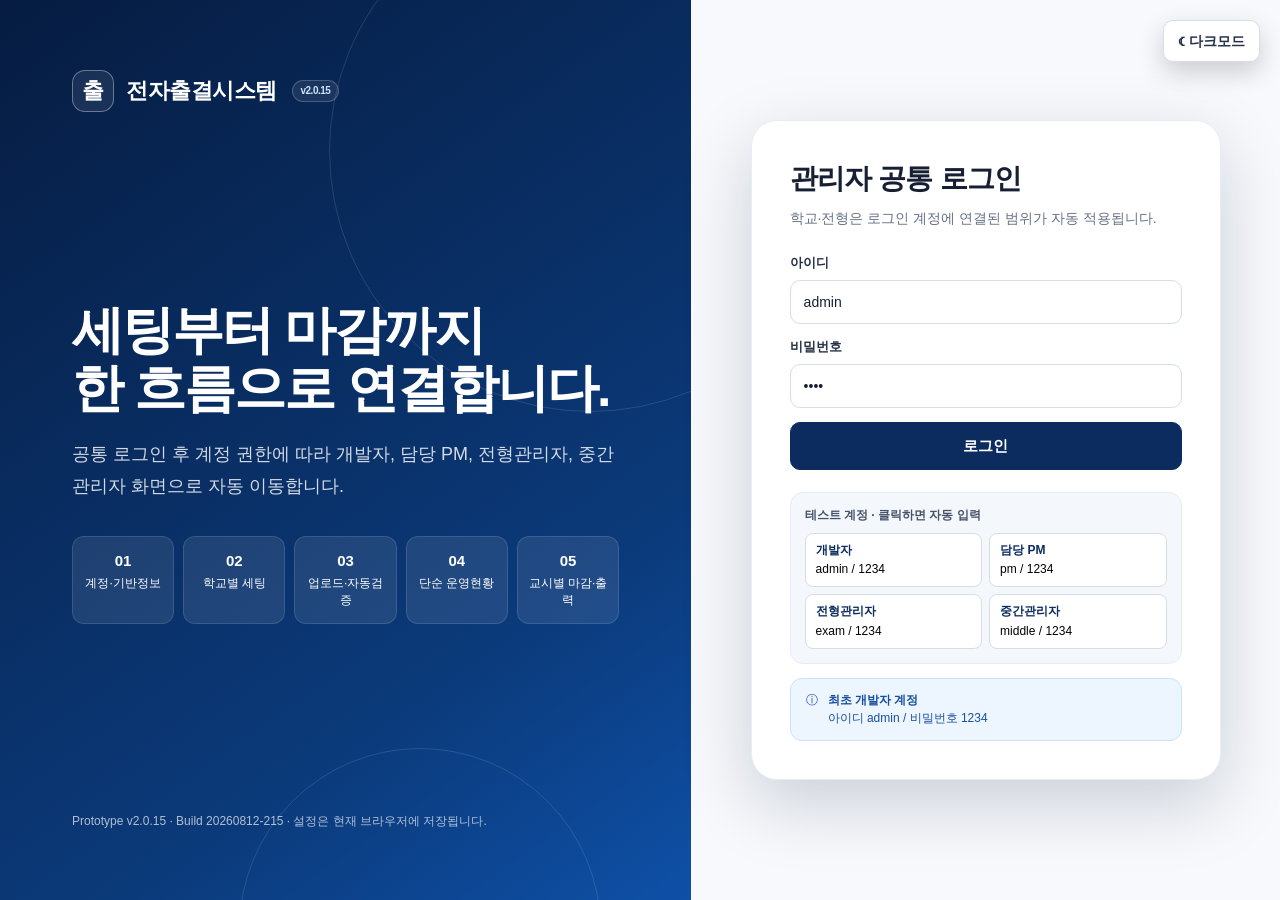
==== commit bdde0da5: "Update index.html" ====
--- a/index.html
+++ b/index.html
@@ -4,7 +4,7 @@
   <meta charset="utf-8" />
   <meta name="viewport" content="width=device-width, initial-scale=1" />
   <meta name="color-scheme" content="light dark" />
-  <title>전자출결시스템 관리자 테스트 페이지 v2.0.14</title>
+  <title>전자출결시스템 관리자 테스트 페이지 v2.0.15</title>
   <style>
 :root {
   --navy:#071d42;
@@ -1000,6 +1000,24 @@
 @media(max-width:1100px){.v214-print-grid{grid-template-columns:repeat(2,minmax(0,1fr))}.v214-print-group{grid-template-columns:1fr}.v214-reset-target,.v214-reset-scope{grid-template-columns:1fr}}
 </style>
 
+
+<style id="v215-style">
+/* v2.0.15 — 기능 복구, 통계 선택 상단화, 초기화 전체선택 */
+.v215-stat-top{display:flex;align-items:end;gap:10px;padding:12px 14px;margin-bottom:12px;border:1px solid var(--gray-200);border-radius:12px;background:var(--gray-50)}
+.v215-stat-top .field{flex:1;max-width:480px;margin:0}.v215-stat-top .select{height:38px}.v215-stat-top .btn{height:38px;padding:0 18px}
+.v215-stat-name{margin-left:auto;white-space:nowrap}.v215-stat-table{max-height:470px;overflow:auto}.v215-stat-table table{min-width:980px}
+.v215-stat-table th,.v215-stat-table td{padding:7px 9px;font-size:12px;white-space:nowrap}
+.v215-feature-restore{display:grid;grid-template-columns:repeat(2,minmax(0,1fr));gap:10px}
+.v215-feature-card{display:grid;grid-template-columns:auto 145px 1fr;align-items:center;gap:10px;padding:12px;border:1px solid var(--gray-200);border-radius:12px;background:var(--gray-50)}
+.v215-feature-card.on{background:#eef6ff;border-color:#8db8ef;box-shadow:inset 4px 0 0 var(--blue)}
+.v215-feature-card .name{font-weight:700;color:var(--gray-900)}.v215-feature-card .desc{font-size:12px;color:var(--gray-600);line-height:1.45}
+.v215-reset-selectall{display:flex;align-items:center;justify-content:space-between;gap:8px;margin:12px 0 8px;padding:10px 12px;border:1px solid var(--gray-200);border-radius:10px;background:var(--gray-50)}
+.v215-reset-selectall .actions{display:flex;gap:6px}.v215-reset-selectall .btn{padding:6px 12px}
+body.dark .v215-stat-top,body.dark .v215-feature-card,body.dark .v215-reset-selectall{background:var(--gray-100);border-color:var(--gray-200)}
+body.dark .v215-feature-card.on{background:#17304d;border-color:#3979bf}
+@media(max-width:900px){.v215-feature-restore{grid-template-columns:1fr}.v215-stat-top{align-items:stretch;flex-direction:column}.v215-stat-name{margin-left:0}}
+</style>
+
 </head>
 <body>
   <noscript><div style="padding:24px;font-family:Arial,sans-serif">이 테스트 페이지는 JavaScript를 사용합니다. 브라우저에서 JavaScript를 허용해 주세요.</div></noscript>
@@ -1011,8 +1029,8 @@
 (() => {
   'use strict';
 
-  const APP_VERSION = '2.0.14';
-  const BUILD_ID = '20260811-214';
+  const APP_VERSION = '2.0.15';
+  const BUILD_ID = '20260812-215';
 
 
   const EMBEDDED_TEMPLATES = {
@@ -2067,6 +2085,24 @@
 <style id="v211-style">
 .v211-call-grid{display:grid;grid-template-columns:repeat(3,minmax(0,1fr));gap:10px}.v211-call-card{border:1px solid var(--gray-200);border-radius:12px;background:var(--white);padding:12px;display:grid;gap:8px}.v211-call-card.unread{border-color:#8eb9ee;box-shadow:inset 4px 0 0 var(--blue);background:#f4f9ff}.v211-call-card .site{font-weight:900;color:var(--navy-2)}.v211-call-card .message{font-size:12px;line-height:1.5}.v211-answer-layout{display:grid;grid-template-columns:minmax(350px,.8fr) minmax(560px,1.2fr);gap:14px}.v211-answer-columns{display:grid;grid-template-columns:repeat(3,minmax(0,1fr));gap:6px}.v211-answer-col{padding:8px;border:1px solid var(--gray-200);border-radius:9px;background:var(--gray-100);font-size:11px}.v211-answer-col b{display:block;color:var(--navy-2)}.v211-answer-result{margin-top:14px;border:2px solid var(--gray-200);border-radius:14px;padding:14px}.v211-answer-result.ok{border-color:#79caa0;background:#f3fff8}.v211-answer-result.error{border-color:#e69b9b;background:#fff7f7}.v211-answer-summary{display:grid;grid-template-columns:repeat(4,minmax(0,1fr));gap:8px;margin:10px 0}.v211-answer-summary>div{padding:10px;border:1px solid var(--gray-200);border-radius:10px;background:var(--white)}.v211-answer-summary span{display:block;font-size:10px;color:var(--gray-500)}.v211-answer-summary b{font-size:20px}.v211-answer-history th:last-child,.v211-answer-history td:last-child{position:sticky;right:0;background:var(--white);min-width:130px;text-align:center}.v211-answer-photo-wrap{background:#eef1f5;padding:18px;border-radius:12px}.v211-answer-photo{max-width:700px;margin:auto;background:#fff;padding:26px;border:1px solid #ccd2db}.v211-answer-photo h3{text-align:center;margin:0 0 18px}.v211-answer-photo-grid{display:grid;grid-template-columns:1fr 1fr;gap:10px;font-size:12px}.v211-answer-photo-grid>div{border:1px solid #d7dce4;padding:9px}.v211-answer-lines{display:grid;gap:10px;margin-top:14px}.v211-answer-line{height:32px;border-bottom:1px solid #c7ccd4;font-size:11px;color:#6b7280}.v211-stat-selector{display:grid;grid-template-columns:repeat(3,minmax(0,1fr));gap:7px;margin-bottom:12px}.v211-stat-selector .btn{justify-content:flex-start;text-align:left;padding:9px 11px;height:auto}.v211-stat-selector .btn.active{background:var(--blue);color:#fff}.v211-stat-table{max-height:440px;overflow:auto}.v211-stat-table table{font-size:10px;min-width:980px}.v211-stat-table th,.v211-stat-table td{padding:6px 7px;white-space:nowrap}.v211-term-close{border-color:#9ebce8!important;background:#f4f8ff!important}body.dark .v211-call-card,body.dark .v211-answer-result,body.dark .v211-answer-summary>div,body.dark .v211-answer-history th:last-child,body.dark .v211-answer-history td:last-child{background:var(--gray-100)}@media(max-width:1100px){.v211-call-grid{grid-template-columns:1fr 1fr}.v211-answer-layout{grid-template-columns:1fr}.v211-stat-selector{grid-template-columns:repeat(2,minmax(0,1fr))}}
 </style>
+
+<style id="v215-style">
+/* v2.0.15 — 기능 복구, 통계 선택 상단화, 초기화 전체선택 */
+.v215-stat-top{display:flex;align-items:end;gap:10px;padding:12px 14px;margin-bottom:12px;border:1px solid var(--gray-200);border-radius:12px;background:var(--gray-50)}
+.v215-stat-top .field{flex:1;max-width:480px;margin:0}.v215-stat-top .select{height:38px}.v215-stat-top .btn{height:38px;padding:0 18px}
+.v215-stat-name{margin-left:auto;white-space:nowrap}.v215-stat-table{max-height:470px;overflow:auto}.v215-stat-table table{min-width:980px}
+.v215-stat-table th,.v215-stat-table td{padding:7px 9px;font-size:12px;white-space:nowrap}
+.v215-feature-restore{display:grid;grid-template-columns:repeat(2,minmax(0,1fr));gap:10px}
+.v215-feature-card{display:grid;grid-template-columns:auto 145px 1fr;align-items:center;gap:10px;padding:12px;border:1px solid var(--gray-200);border-radius:12px;background:var(--gray-50)}
+.v215-feature-card.on{background:#eef6ff;border-color:#8db8ef;box-shadow:inset 4px 0 0 var(--blue)}
+.v215-feature-card .name{font-weight:700;color:var(--gray-900)}.v215-feature-card .desc{font-size:12px;color:var(--gray-600);line-height:1.45}
+.v215-reset-selectall{display:flex;align-items:center;justify-content:space-between;gap:8px;margin:12px 0 8px;padding:10px 12px;border:1px solid var(--gray-200);border-radius:10px;background:var(--gray-50)}
+.v215-reset-selectall .actions{display:flex;gap:6px}.v215-reset-selectall .btn{padding:6px 12px}
+body.dark .v215-stat-top,body.dark .v215-feature-card,body.dark .v215-reset-selectall{background:var(--gray-100);border-color:var(--gray-200)}
+body.dark .v215-feature-card.on{background:#17304d;border-color:#3979bf}
+@media(max-width:900px){.v215-feature-restore{grid-template-columns:1fr}.v215-stat-top{align-items:stretch;flex-direction:column}.v215-stat-name{margin-left:0}}
+</style>
+
 </head><body><div class="preview-sheet">${paper.outerHTML}</div></body></html>`);
     popup.document.close();
     setTimeout(()=>{popup.focus();popup.print();},350);
@@ -3124,6 +3160,24 @@
   @media(max-width:1100px){.v213-stat-layout{grid-template-columns:1fr}.v213-stat-list{position:static;max-height:none;grid-template-columns:repeat(2,minmax(0,1fr))}.v213-stat-title{grid-column:1/-1}.v213-answer-kpis{grid-template-columns:repeat(2,minmax(0,1fr))}}
 
 </style>
+
+<style id="v215-style">
+/* v2.0.15 — 기능 복구, 통계 선택 상단화, 초기화 전체선택 */
+.v215-stat-top{display:flex;align-items:end;gap:10px;padding:12px 14px;margin-bottom:12px;border:1px solid var(--gray-200);border-radius:12px;background:var(--gray-50)}
+.v215-stat-top .field{flex:1;max-width:480px;margin:0}.v215-stat-top .select{height:38px}.v215-stat-top .btn{height:38px;padding:0 18px}
+.v215-stat-name{margin-left:auto;white-space:nowrap}.v215-stat-table{max-height:470px;overflow:auto}.v215-stat-table table{min-width:980px}
+.v215-stat-table th,.v215-stat-table td{padding:7px 9px;font-size:12px;white-space:nowrap}
+.v215-feature-restore{display:grid;grid-template-columns:repeat(2,minmax(0,1fr));gap:10px}
+.v215-feature-card{display:grid;grid-template-columns:auto 145px 1fr;align-items:center;gap:10px;padding:12px;border:1px solid var(--gray-200);border-radius:12px;background:var(--gray-50)}
+.v215-feature-card.on{background:#eef6ff;border-color:#8db8ef;box-shadow:inset 4px 0 0 var(--blue)}
+.v215-feature-card .name{font-weight:700;color:var(--gray-900)}.v215-feature-card .desc{font-size:12px;color:var(--gray-600);line-height:1.45}
+.v215-reset-selectall{display:flex;align-items:center;justify-content:space-between;gap:8px;margin:12px 0 8px;padding:10px 12px;border:1px solid var(--gray-200);border-radius:10px;background:var(--gray-50)}
+.v215-reset-selectall .actions{display:flex;gap:6px}.v215-reset-selectall .btn{padding:6px 12px}
+body.dark .v215-stat-top,body.dark .v215-feature-card,body.dark .v215-reset-selectall{background:var(--gray-100);border-color:var(--gray-200)}
+body.dark .v215-feature-card.on{background:#17304d;border-color:#3979bf}
+@media(max-width:900px){.v215-feature-restore{grid-template-columns:1fr}.v215-stat-top{align-items:stretch;flex-direction:column}.v215-stat-name{margin-left:0}}
+</style>
+
 </head><body>${pages}</body></html>`);popup.document.close();setTimeout(()=>{popup.focus();popup.print();},500);
   }
 
@@ -4075,6 +4129,74 @@
     document.querySelectorAll('[data-action="v214-download-upload-list"]').forEach(el=>el.addEventListener('click',()=>v214DownloadUploadList(el.dataset.uploadList)));
   };
 
+
+  /* v2.0.15 — restore full settings features, move statistics selector to top, add reset select-all */
+  const v215Style=document.createElement('style');v215Style.id='v215-style';v215Style.textContent=`
+  .v215-stat-toolbar{display:grid;grid-template-columns:minmax(0,1fr) auto;gap:10px;align-items:end;border:1px solid var(--gray-200);background:var(--gray-100);border-radius:12px;padding:10px 12px;margin-bottom:10px}
+  .v215-stat-toolbar .field{margin:0}.v215-stat-toolbar .field label{font-size:11px;margin-bottom:4px}.v215-stat-toolbar .select{height:38px;font-weight:800;background:var(--white)}
+  .v215-stat-toolbar .summary{display:flex;align-items:center;gap:8px;padding-bottom:2px;white-space:nowrap}
+  .v215-stat-table{max-height:520px;overflow:auto;border-radius:10px}.v215-stat-table table{min-width:max-content}.v215-stat-table th,.v215-stat-table td{padding:5px 7px!important;font-size:10.5px!important;white-space:nowrap;line-height:1.25}
+  .v215-reset-selectbar{display:flex;align-items:center;gap:7px;border:1px solid #bfd8fa;background:#f4f8ff;border-radius:11px;padding:8px 10px;margin:12px 0 8px}.v215-reset-selectbar b{font-size:12px;color:var(--navy-2);margin-right:auto}.v215-reset-selectbar .btn{padding:5px 10px;font-size:11px}
+  .v215-feature-restore-note{display:flex;align-items:center;gap:8px;border:1px solid #a7d6bd;background:#f2fff7;border-radius:10px;padding:9px 11px;margin-bottom:10px;font-size:11px;color:#11643a}.v215-feature-restore-note b{font-size:12px}
+  body.dark .v215-stat-toolbar,body.dark .v215-reset-selectbar,body.dark .v215-feature-restore-note{background:var(--gray-100);border-color:var(--gray-200)}
+  @media(max-width:900px){.v215-stat-toolbar{grid-template-columns:1fr}.v215-stat-toolbar .summary{justify-content:flex-start}}
+  `;document.head.appendChild(v215Style);
+
+  function v215Normalize(){
+    state.schemaVersion=Math.max(Number(state.schemaVersion||0),21);
+    state.features=state.features||{};
+    const featureDefaults={pdfUse:true,pledge:true,closing:true,splitInvigilator:true,answerSheet:true,remainingSeat:true,photoCompare:true,admissionPhotoConfirm:true,allowUnassignedInvigilator:false,reserveRoom:true,otherSiteCandidates:true,autoAssignInvigilator:true,callMemo:true};
+    Object.entries(featureDefaults).forEach(([k,v])=>{if(state.features[k]===undefined)state.features[k]=v;});
+    state.incidentTypesConfig=Array.isArray(state.incidentTypesConfig)?state.incidentTypesConfig:[];
+    if(!state.incidentTypesConfig.length)state.incidentTypesConfig=v201Deep(defaultState.incidentTypesConfig||[]);
+  }
+
+  const v215SettingsFeaturesBase=settingsFeatures;
+  settingsFeatures=function(){
+    v215Normalize();
+    const html=v215SettingsFeaturesBase();
+    return `<div class="v215-feature-restore-note"><span>✓</span><div><b>학교별 기능 전체 항목 복원</b><br>PDF·각서·마감·감독관·답안지·잔여좌석·사진·고사실 운영·호출 기능을 전형별로 관리합니다.</div></div>${html}`;
+  };
+
+  downloadsPage=function(){
+    v215Normalize();
+    const files=v214ResultsFiles(),datasets=statisticsDatasets();
+    if(!files.some(([, , ,key])=>key===state.ui.statsFile)||!datasets[state.ui.statsFile])state.ui.statsFile='allCandidates';
+    const selected=datasets[state.ui.statsFile];
+    const options=files.filter(([, , ,key])=>datasets[key]).map(([,name,,key])=>`<option value="${esc(key)}" ${state.ui.statsFile===key?'selected':''}>${esc(name)}</option>`).join('');
+    const table=`<div class="table-wrap v215-stat-table"><table><thead><tr>${selected.headers.map(h=>`<th>${esc(h)}</th>`).join('')}</tr></thead><tbody>${selected.rows.map(r=>`<tr>${r.map(v=>`<td>${esc(v)}</td>`).join('')}</tr>`).join('')}</tbody></table></div>`;
+    const downloads=files.map(([file,name,,key])=>`<label><input class="download-check" type="checkbox" data-result-file="${esc(file)}" data-result-name="${esc(name)}" ${key==='attendanceLog'?'data-result-dataset="attendanceLog"':''}><span>${esc(name)}</span></label>`).join('');
+    return shell(`<div class="v201-result-exam"><div class="field"><label>전형 선택</label>${v201ExamSelect('v201-result-exam-select')}</div><span class="badge badge-blue">선택 전형 전체파일</span><div class="flex gap-8" style="margin-left:auto"><button class="btn" data-action="download-all-results">전체 ZIP</button><button class="btn btn-primary" data-action="download-selected-results">선택 파일 ZIP</button></div></div><section class="card stats-panel"><div class="card-header"><div><div class="card-title">결과파일 통계</div><div class="card-sub">통계 파일 목록을 상단에서 선택하고 아래 엑셀형 데이터를 넓게 확인합니다.</div></div><span class="badge badge-blue">${esc(selected.name)}</span></div><div class="card-body"><div class="v215-stat-toolbar"><div class="field"><label>통계 파일 목록</label><select class="select" id="v215-stat-select">${options}</select></div><div class="summary"><span class="badge badge-gray">${fmt(selected.rows.length)}건</span><span class="small muted">선택 즉시 하단 표 변경</span></div></div>${table}<div class="stats-table-note">표 전체 검색과 컬럼별 정렬·필터를 함께 사용할 수 있습니다.</div></div></section><section class="card" style="margin-top:12px"><div class="card-header"><div><div class="card-title">결과파일 다운로드</div><div class="card-sub">필요한 파일만 체크해 선택 파일 ZIP으로 받을 수 있습니다.</div></div><div class="flex gap-8"><label class="flex items-center gap-8 strong"><input type="checkbox" id="result-select-all"> 전체 선택</label><span id="result-selected-count" class="badge badge-blue">0개 선택</span></div></div><div class="card-body"><div class="v212-download-compact">${downloads}</div></div></section>`,'결과파일·통계','통계 목록을 상단에서 선택하고 출결 로그를 포함한 결과 데이터를 조회합니다.','');
+  };
+
+  const v215OpenResetBase=openResetConfirm;
+  openResetConfirm=function(){
+    v215OpenResetBase();
+    setTimeout(()=>{
+      const root=document.getElementById('modal-root'),body=root?.querySelector('.modal-body');
+      if(!body||body.querySelector('.v215-reset-selectbar'))return;
+      const checks=[...body.querySelectorAll('[data-v214-reset]')];
+      if(!checks.length)return;
+      const scope=body.querySelector('.v214-reset-scope')||checks[0].closest('label');
+      const bar=document.createElement('div');bar.className='v215-reset-selectbar';
+      bar.innerHTML='<b>초기화 항목 빠른 선택</b><button type="button" class="btn btn-primary" data-v215-reset-all>전체 선택</button><button type="button" class="btn" data-v215-reset-clear>전체 해제</button>';
+      if(scope?.parentNode)scope.parentNode.insertBefore(bar,scope);else body.appendChild(bar);
+      const examSelect=body.querySelector('#v214-pm-reset-exam,#v214-dev-reset-exam');
+      const refreshDisabled=()=>{const disabled=!!examSelect&&!examSelect.value;bar.querySelectorAll('button').forEach(b=>b.disabled=disabled);};
+      bar.querySelector('[data-v215-reset-all]').addEventListener('click',()=>{checks.forEach(c=>c.checked=true);toast('선택한 전형의 초기화 항목을 모두 선택했습니다.','success');});
+      bar.querySelector('[data-v215-reset-clear]').addEventListener('click',()=>{checks.forEach(c=>c.checked=false);});
+      examSelect?.addEventListener('change',refreshDisabled);refreshDisabled();
+    },40);
+  };
+
+  const v215BindInputsBase=bindInputs;
+  bindInputs=function(){
+    v215BindInputsBase();
+    const stat=document.getElementById('v215-stat-select');if(stat)stat.addEventListener('change',()=>{state.ui.statsFile=stat.value;save();render();setTimeout(()=>document.querySelector('.stats-panel')?.scrollIntoView({block:'start'}),0);});
+  };
+
+  v215Normalize();
+
   v214Normalize();
 
   window.addEventListener('hashchange',()=>{route=location.hash.replace(/^#\/?/,'')||'login';render();});
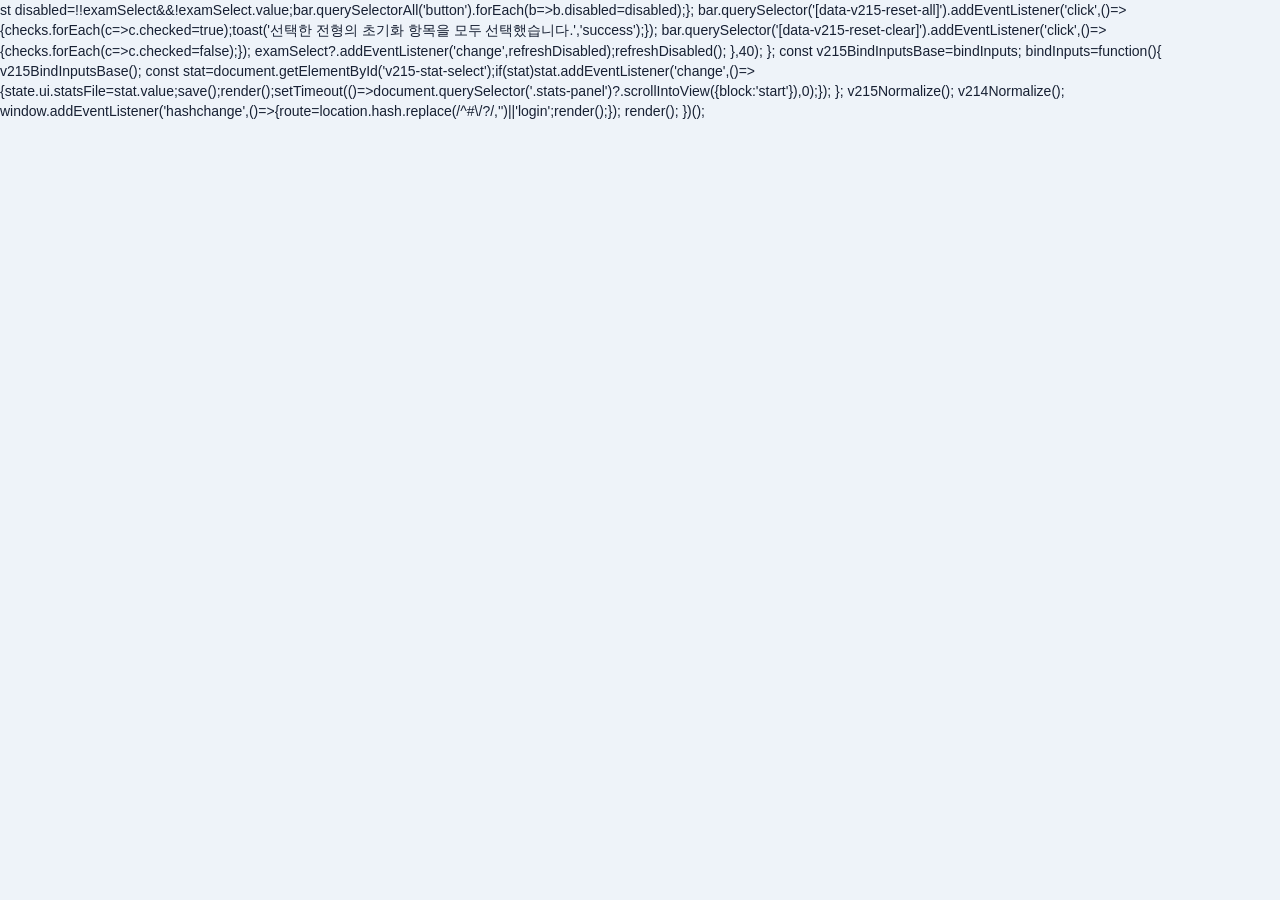
==== commit f0f01c10: "Update index.html" ====
--- a/index.html
+++ b/index.html
@@ -4182,6 +4182,4190 @@
       bar.innerHTML='<b>초기화 항목 빠른 선택</b><button type="button" class="btn btn-primary" data-v215-reset-all>전체 선택</button><button type="button" class="btn" data-v215-reset-clear>전체 해제</button>';
       if(scope?.parentNode)scope.parentNode.insertBefore(bar,scope);else body.appendChild(bar);
       const examSelect=body.querySelector('#v214-pm-reset-exam,#v214-dev-reset-exam');
+      const refreshDisabled=()=>{con<!doctype html>
+<html lang="ko">
+<head>
+  <meta charset="utf-8" />
+  <meta name="viewport" content="width=device-width, initial-scale=1" />
+  <meta name="color-scheme" content="light dark" />
+  <title>전자출결시스템 관리자 테스트 페이지 v2.0.16</title>
+  <style>
+:root {
+  --navy:#071d42;
+  --navy-2:#0c2c5f;
+  --blue:#1267d6;
+  --blue-2:#eaf3ff;
+  --cyan:#0d9bb8;
+  --green:#12a05c;
+  --green-soft:#e8f7ef;
+  --orange:#f39a18;
+  --orange-soft:#fff5df;
+  --red:#e43d3d;
+  --red-soft:#fff0f0;
+  --purple:#7755d9;
+  --purple-soft:#f1edff;
+  --teal:#0e8f83;
+  --teal-soft:#e8f8f6;
+  --gray-900:#172033;
+  --gray-800:#263247;
+  --gray-700:#46536a;
+  --gray-600:#657187;
+  --gray-500:#8791a4;
+  --gray-400:#b6bfce;
+  --gray-300:#d8dee8;
+  --gray-200:#e8edf4;
+  --gray-100:#f4f7fb;
+  --white:#fff;
+  --shadow:0 10px 30px rgba(12,44,95,.08);
+  --radius:16px;
+  --sidebar:244px;
+  font-family: Pretendard, "Noto Sans KR", "Apple SD Gothic Neo", Arial, sans-serif;
+}
+*{box-sizing:border-box}
+html,body{margin:0;min-height:100%;background:#eef3f9;color:var(--gray-900)}
+body{font-size:14px;line-height:1.45}
+button,input,select,textarea{font:inherit}
+button{cursor:pointer}
+a{color:inherit;text-decoration:none}
+.hidden{display:none!important}
+.muted{color:var(--gray-600)}
+.small{font-size:12px}
+.tiny{font-size:11px}
+.strong{font-weight:800}
+.nowrap{white-space:nowrap}
+.text-right{text-align:right}
+.text-center{text-align:center}
+.flex{display:flex}
+.flex-1{flex:1}
+.items-center{align-items:center}
+.justify-between{justify-content:space-between}
+.gap-6{gap:6px}.gap-8{gap:8px}.gap-10{gap:10px}.gap-12{gap:12px}.gap-16{gap:16px}.gap-20{gap:20px}
+.stack{display:flex;flex-direction:column;gap:14px}
+
+/* Login */
+.login-page{min-height:100vh;display:grid;grid-template-columns:1.08fr .92fr;background:linear-gradient(145deg,#061c41 0%,#0b3a7a 55%,#1267d6 100%)}
+.login-hero{position:relative;overflow:hidden;padding:70px 72px;color:#fff;display:flex;flex-direction:column;justify-content:space-between}
+.login-hero:before,.login-hero:after{content:"";position:absolute;border-radius:999px;border:1px solid rgba(255,255,255,.12)}
+.login-hero:before{width:520px;height:520px;right:-160px;top:-110px}
+.login-hero:after{width:360px;height:360px;right:90px;bottom:-210px}
+.brand{display:flex;align-items:center;gap:12px;font-size:22px;font-weight:900;letter-spacing:-.5px}
+.brand-mark{width:42px;height:42px;border:1px solid rgba(255,255,255,.35);border-radius:13px;display:grid;place-items:center;background:rgba(255,255,255,.08)}
+.hero-copy{max-width:680px;position:relative;z-index:1}
+.hero-copy h1{font-size:52px;line-height:1.12;margin:0 0 22px;letter-spacing:-2px}
+.hero-copy p{font-size:18px;line-height:1.75;color:rgba(255,255,255,.82);margin:0;max-width:620px}
+.hero-flow{display:grid;grid-template-columns:repeat(5,1fr);gap:9px;margin-top:34px}
+.hero-step{padding:13px 10px;border-radius:12px;background:rgba(255,255,255,.09);border:1px solid rgba(255,255,255,.12);font-size:12px;text-align:center}
+.hero-step b{display:block;font-size:15px;margin-bottom:3px}
+.login-panel{background:#f7f9fc;padding:48px;display:flex;align-items:center;justify-content:center}
+.login-card{width:min(470px,100%);background:#fff;border:1px solid var(--gray-200);border-radius:26px;padding:38px;box-shadow:0 24px 70px rgba(1,19,48,.18)}
+.login-card h2{font-size:28px;margin:0 0 8px;letter-spacing:-.8px}
+.login-card .lead{margin:0 0 26px;color:var(--gray-600)}
+.field{display:flex;flex-direction:column;gap:7px}
+.field label{font-weight:750;font-size:13px;color:var(--gray-800)}
+.input,.select,.textarea{width:100%;border:1px solid var(--gray-300);background:#fff;border-radius:10px;padding:11px 13px;color:var(--gray-900);outline:none;transition:.15s}
+.input:focus,.select:focus,.textarea:focus{border-color:var(--blue);box-shadow:0 0 0 3px rgba(18,103,214,.12)}
+.textarea{min-height:90px;resize:vertical}
+.btn{border:1px solid var(--gray-300);background:#fff;border-radius:10px;padding:10px 14px;font-weight:750;color:var(--gray-800);display:inline-flex;align-items:center;justify-content:center;gap:7px;min-height:40px;transition:.15s}
+.btn:hover{transform:translateY(-1px);box-shadow:0 5px 14px rgba(28,45,78,.08)}
+.btn-primary{background:var(--navy-2);border-color:var(--navy-2);color:#fff}
+.btn-blue{background:var(--blue);border-color:var(--blue);color:#fff}
+.btn-green{background:var(--green);border-color:var(--green);color:#fff}
+.btn-red{background:var(--red);border-color:var(--red);color:#fff}
+.btn-soft{background:var(--gray-100)}
+.btn-ghost{background:transparent}
+.btn-sm{min-height:32px;padding:6px 10px;font-size:12px;border-radius:8px}
+.btn-lg{min-height:48px;padding:12px 18px;font-size:15px}
+.btn-block{width:100%}
+.demo-box{margin-top:22px;background:var(--gray-100);border-radius:13px;padding:14px;border:1px solid var(--gray-200)}
+.demo-title{font-size:12px;font-weight:800;margin-bottom:8px;color:var(--gray-700)}
+.demo-list{display:grid;grid-template-columns:repeat(2,1fr);gap:7px}
+.demo-account{border:1px solid var(--gray-300);background:#fff;border-radius:8px;padding:8px 10px;text-align:left;font-size:12px}
+.demo-account b{display:block;color:var(--navy-2);margin-bottom:2px}
+
+/* App shell */
+.shell{min-height:100vh;display:grid;grid-template-columns:var(--sidebar) 1fr;grid-template-rows:64px 1fr}
+.topbar{grid-column:1/3;background:var(--navy);color:#fff;display:flex;align-items:center;justify-content:space-between;padding:0 24px;position:sticky;top:0;z-index:50;box-shadow:0 4px 18px rgba(0,0,0,.12)}
+.topbar .brand{font-size:18px}
+.topbar-actions{display:flex;align-items:center;gap:10px}
+.user-chip{display:flex;align-items:center;gap:10px;padding-left:12px;border-left:1px solid rgba(255,255,255,.18)}
+.avatar{width:34px;height:34px;border-radius:50%;display:grid;place-items:center;background:#fff;color:var(--navy);font-weight:900}
+.sidebar{grid-row:2;background:#0b244b;color:#d9e8ff;padding:18px 14px 28px;position:sticky;top:64px;height:calc(100vh - 64px);overflow:auto}
+.role-panel{border-radius:13px;padding:12px;margin-bottom:16px;background:rgba(255,255,255,.06);border:1px solid rgba(255,255,255,.08)}
+.role-panel .role-name{font-weight:900;color:#fff;margin-bottom:3px}
+.role-dot{width:10px;height:10px;border-radius:50%;display:inline-block;margin-right:7px}
+.role-developer{--role:var(--purple);--role-soft:var(--purple-soft)}
+.role-pm{--role:var(--blue);--role-soft:var(--blue-2)}
+.role-exam{--role:var(--green);--role-soft:var(--green-soft)}
+.role-building{--role:var(--orange);--role-soft:var(--orange-soft)}
+.role-field{--role:var(--teal);--role-soft:var(--teal-soft)}
+.nav-group{margin:14px 0 5px;padding:0 10px;font-size:11px;color:#7ea2d7;text-transform:uppercase;letter-spacing:.5px;font-weight:800}
+.nav-item{width:100%;border:0;color:#c9dbf5;background:transparent;border-radius:10px;padding:10px 11px;display:flex;align-items:center;gap:10px;text-align:left;margin:3px 0;font-weight:700}
+.nav-item:hover{background:rgba(255,255,255,.07);color:#fff}
+.nav-item.active{background:var(--role,var(--blue));color:#fff;box-shadow:0 7px 18px rgba(0,0,0,.18)}
+.nav-icon{width:22px;text-align:center;font-size:16px}
+.content{grid-column:2;grid-row:2;padding:24px 26px 44px;min-width:0}
+.page-header{display:flex;justify-content:space-between;align-items:flex-start;gap:20px;margin-bottom:18px}
+.page-title h1{margin:0;font-size:27px;letter-spacing:-.9px}
+.page-title p{margin:7px 0 0;color:var(--gray-600)}
+.page-actions{display:flex;gap:8px;flex-wrap:wrap;justify-content:flex-end}
+
+/* components */
+.card{background:#fff;border:1px solid var(--gray-200);border-radius:var(--radius);box-shadow:var(--shadow)}
+.card-header{padding:17px 18px;border-bottom:1px solid var(--gray-200);display:flex;align-items:center;justify-content:space-between;gap:12px}
+.card-title{font-size:16px;font-weight:900;letter-spacing:-.3px}
+.card-sub{font-size:12px;color:var(--gray-600);margin-top:3px}
+.card-body{padding:18px}
+.grid{display:grid;gap:14px}
+.grid-2{grid-template-columns:repeat(2,minmax(0,1fr))}
+.grid-3{grid-template-columns:repeat(3,minmax(0,1fr))}
+.grid-4{grid-template-columns:repeat(4,minmax(0,1fr))}
+.grid-5{grid-template-columns:repeat(5,minmax(0,1fr))}
+.grid-6{grid-template-columns:repeat(6,minmax(0,1fr))}
+.kpi{padding:16px;background:#fff;border:1px solid var(--gray-200);border-radius:14px;display:flex;align-items:center;justify-content:space-between;gap:12px;min-width:0}
+.kpi .label{font-size:12px;font-weight:800;color:var(--gray-700)}
+.kpi .value{font-size:26px;font-weight:950;line-height:1.15;margin-top:4px;white-space:nowrap}
+.kpi .value small{font-size:12px;font-weight:700;margin-left:3px}
+.kpi-icon{width:44px;height:44px;border-radius:12px;display:grid;place-items:center;font-size:22px;flex:0 0 auto}
+.badge{display:inline-flex;align-items:center;justify-content:center;border-radius:999px;padding:5px 9px;font-size:11px;font-weight:850;white-space:nowrap;border:1px solid transparent}
+.badge-blue{background:var(--blue-2);color:var(--blue)}
+.badge-green{background:var(--green-soft);color:var(--green)}
+.badge-orange{background:var(--orange-soft);color:#d77d00}
+.badge-red{background:var(--red-soft);color:var(--red)}
+.badge-gray{background:var(--gray-100);color:var(--gray-600);border-color:var(--gray-200)}
+.badge-purple{background:var(--purple-soft);color:var(--purple)}
+.section-title{font-size:18px;font-weight:900;margin:0 0 12px;letter-spacing:-.4px}
+.toolbar{background:#fff;border:1px solid var(--gray-200);border-radius:14px;padding:13px;display:flex;align-items:flex-end;gap:10px;flex-wrap:wrap;margin-bottom:15px}
+.toolbar .field{min-width:145px;flex:1}
+.toolbar .field.narrow{min-width:120px;max-width:180px}
+.toolbar .field.wide{min-width:220px}
+.table-wrap{overflow:auto;border:1px solid var(--gray-200);border-radius:12px;background:#fff}
+table{width:100%;border-collapse:collapse;min-width:760px}
+th,td{padding:10px 12px;border-bottom:1px solid var(--gray-200);text-align:left;vertical-align:middle}
+th{background:#f5f8fc;color:var(--gray-700);font-size:12px;font-weight:900;white-space:nowrap;position:sticky;top:0;z-index:2}
+td{font-size:12px;color:var(--gray-800)}
+tr:last-child td{border-bottom:0}
+tr:hover td{background:#fbfdff}
+tr.closed td{background:#eef1f5!important;color:#7a8497}
+.progress{height:8px;background:#e8edf4;border-radius:999px;overflow:hidden;min-width:80px}
+.progress > span{display:block;height:100%;background:var(--green);border-radius:999px}
+.progress.orange > span{background:var(--orange)}
+.progress.red > span{background:var(--red)}
+.progress.blue > span{background:var(--blue)}
+.notice{border-radius:12px;padding:13px 15px;display:flex;gap:10px;align-items:flex-start;border:1px solid}
+.notice-info{background:#edf5ff;border-color:#cbe0ff;color:#174f9e}
+.notice-success{background:var(--green-soft);border-color:#bfe8d1;color:#117545}
+.notice-warning{background:var(--orange-soft);border-color:#ffd891;color:#8b5b06}
+.notice-danger{background:var(--red-soft);border-color:#ffc7c7;color:#a52626}
+
+/* stepper */
+.stepper{display:grid;grid-template-columns:repeat(5,1fr);gap:8px;margin-bottom:15px}
+.step{background:#fff;border:1px solid var(--gray-200);border-radius:12px;padding:12px;display:flex;align-items:center;gap:9px;position:relative;min-width:0}
+.step.active{border-color:var(--blue);box-shadow:0 0 0 2px rgba(18,103,214,.08)}
+.step.done{background:#f0fbf5;border-color:#c7ebd6}
+.step-num{width:26px;height:26px;border-radius:50%;display:grid;place-items:center;background:var(--gray-200);font-weight:900;color:var(--gray-700);flex:0 0 auto}
+.step.active .step-num{background:var(--blue);color:#fff}.step.done .step-num{background:var(--green);color:#fff}
+.step-label{font-weight:850;white-space:nowrap;overflow:hidden;text-overflow:ellipsis}
+
+/* settings */
+.setting-row{display:grid;grid-template-columns:1.25fr 1.8fr auto;gap:14px;align-items:center;padding:14px 0;border-bottom:1px solid var(--gray-200)}
+.setting-row:last-child{border-bottom:0}
+.setting-name{font-weight:850}
+.setting-desc{font-size:12px;color:var(--gray-600)}
+.switch{position:relative;width:48px;height:26px;display:inline-block}
+.switch input{display:none}
+.switch span{position:absolute;inset:0;background:#b9c1ce;border-radius:999px;transition:.2s}
+.switch span:after{content:"";position:absolute;width:20px;height:20px;left:3px;top:3px;background:#fff;border-radius:50%;box-shadow:0 2px 6px rgba(0,0,0,.2);transition:.2s}
+.switch input:checked+span{background:var(--green)}
+.switch input:checked+span:after{transform:translateX(22px)}
+.tabs{display:flex;gap:6px;border-bottom:1px solid var(--gray-200);padding:0 18px;background:#fff;border-radius:14px 14px 0 0;overflow:auto}
+.tab{border:0;background:transparent;padding:13px 12px;color:var(--gray-600);font-weight:800;white-space:nowrap;border-bottom:3px solid transparent}
+.tab.active{color:var(--blue);border-bottom-color:var(--blue)}
+.term-preview{background:linear-gradient(135deg,#eef5ff,#f9fbff);border:1px solid #d8e7fb;border-radius:14px;padding:18px}
+.term-token{display:flex;gap:8px;align-items:center;margin:7px 0}
+.term-token .from{min-width:110px;color:var(--gray-600)}
+.term-token .to{font-weight:900;color:var(--blue)}
+
+/* Upload */
+.dropzone{border:2px dashed #a8c7ef;background:#f6faff;border-radius:16px;padding:28px;text-align:center;transition:.15s}
+.dropzone.drag{border-color:var(--blue);background:#eaf3ff}
+.dropzone .drop-icon{font-size:34px;margin-bottom:8px}
+.validation-pipeline{display:grid;grid-template-columns:repeat(5,1fr);gap:8px;margin-top:14px}
+.validation-stage{border:1px solid var(--gray-200);background:#fff;border-radius:11px;padding:10px;text-align:center;font-size:12px;font-weight:800}
+.validation-stage.running{border-color:var(--blue);color:var(--blue);background:var(--blue-2)}
+.validation-stage.ok{border-color:#bde8cf;color:var(--green);background:var(--green-soft)}
+.validation-stage.error{border-color:#ffc7c7;color:var(--red);background:var(--red-soft)}
+.mapping-grid{display:grid;grid-template-columns:1fr 1fr 110px;gap:0;border:1px solid var(--gray-200);border-radius:12px;overflow:hidden}
+.mapping-grid>div{padding:10px 12px;border-right:1px solid var(--gray-200);border-bottom:1px solid var(--gray-200);font-size:12px}
+.mapping-grid>div:nth-child(3n){border-right:0}
+.mapping-grid .head{background:#f5f8fc;font-weight:900;color:var(--gray-700)}
+.mapping-grid>div:nth-last-child(-n+3){border-bottom:0}
+.result-summary{display:grid;grid-template-columns:repeat(4,1fr);gap:10px}
+.result-box{border:1px solid var(--gray-200);border-radius:12px;padding:12px;text-align:center;background:#fff}
+.result-box b{font-size:23px;display:block}
+.error-link{color:var(--red);font-weight:800;text-decoration:underline;text-underline-offset:2px;cursor:pointer}
+
+/* dashboard */
+.dashboard-grid{display:grid;grid-template-columns:1.08fr 1.38fr 1fr;gap:14px}
+.chart-card{background:#fff;border:1px solid var(--gray-200);border-radius:14px;padding:16px;min-width:0}
+.chart-title{font-size:14px;font-weight:900;margin-bottom:12px}
+.donut-wrap{display:flex;align-items:center;justify-content:center;gap:22px;min-height:210px}
+.donut{width:164px;height:164px;border-radius:50%;background:conic-gradient(var(--green) 0 56%, var(--red) 56% 100%);position:relative;flex:0 0 auto}
+.donut:after{content:"";position:absolute;inset:33px;border-radius:50%;background:#fff}
+.donut-label{position:absolute;inset:0;display:grid;place-items:center;z-index:1;text-align:center;font-size:12px;color:var(--gray-600)}
+.donut-label b{font-size:28px;color:var(--gray-900);display:block;line-height:1.1}
+.legend{display:flex;flex-direction:column;gap:9px;min-width:0}
+.legend-row{display:flex;align-items:center;gap:8px;font-size:12px;white-space:nowrap}
+.legend-dot{width:9px;height:9px;border-radius:50%;flex:0 0 auto}
+.segment-bar{display:flex;height:138px;border-radius:14px;overflow:hidden;margin-top:16px}
+.segment{display:flex;align-items:center;justify-content:center;text-align:center;color:#fff;font-weight:900;min-width:42px}
+.segment small{display:block;font-size:11px;font-weight:700;margin-top:2px}
+.room-rank{display:flex;flex-direction:column;gap:9px}
+.rank-row{display:grid;grid-template-columns:minmax(115px,1fr) 1.4fr 50px;gap:9px;align-items:center;font-size:12px}
+.line-chart{height:210px;position:relative;border-left:1px solid var(--gray-300);border-bottom:1px solid var(--gray-300);background:repeating-linear-gradient(to top,transparent 0,transparent 41px,#edf0f5 42px)}
+.line-chart svg{width:100%;height:100%;overflow:visible}
+.line-chart-labels{display:flex;justify-content:space-between;font-size:10px;color:var(--gray-500);margin-top:6px}
+.incident-cards{display:grid;grid-template-columns:repeat(4,1fr);gap:10px}
+.incident-card{display:flex;align-items:center;gap:10px;border:1px solid var(--gray-200);border-radius:12px;padding:12px;background:#fff;min-width:0}
+.incident-icon{width:38px;height:38px;border-radius:10px;display:grid;place-items:center;font-size:18px;flex:0 0 auto}
+.incident-card b{font-size:19px;display:block}
+
+/* PDF */
+.pdf-layout{display:grid;grid-template-columns:1.1fr .9fr;gap:14px}
+.align-buttons{display:flex;gap:5px}
+.align-btn{width:34px;height:30px;border:1px solid var(--gray-300);background:#fff;border-radius:7px;font-weight:900}
+.align-btn.active{background:var(--blue);color:#fff;border-color:var(--blue)}
+.preview-sheet{background:#f1f3f6;padding:18px;border-radius:14px;min-height:610px;display:flex;align-items:center;justify-content:center}
+.paper{width:100%;max-width:570px;aspect-ratio:1/1.414;background:#fff;box-shadow:0 10px 28px rgba(0,0,0,.13);padding:28px;display:flex;flex-direction:column}
+.paper-title{text-align:center;font-size:18px;font-weight:900;margin:12px 0 16px}
+.paper-meta{display:flex;justify-content:space-between;font-size:10px;margin-bottom:8px}
+.paper-table{width:100%;border-collapse:collapse;min-width:0}
+.paper-table th,.paper-table td{border:1px solid #555;padding:4px;font-size:8px;background:#fff;color:#111;position:static}
+.paper-footer{margin-top:auto;border-top:1px solid #ddd;padding-top:12px;font-size:10px;display:grid;gap:8px}
+.signer-list{max-height:220px;overflow:auto;border:1px solid var(--gray-200);border-radius:10px}
+.signer-row{display:grid;grid-template-columns:26px 1fr 100px 100px;gap:8px;align-items:center;padding:9px 10px;border-bottom:1px solid var(--gray-200);font-size:12px}
+.signer-row:last-child{border-bottom:0}
+
+/* Modal / toast */
+.modal-backdrop{position:fixed;inset:0;background:rgba(7,23,52,.56);z-index:200;display:flex;align-items:center;justify-content:center;padding:24px}
+.modal{width:min(760px,100%);max-height:90vh;overflow:auto;background:#fff;border-radius:20px;box-shadow:0 30px 80px rgba(0,0,0,.28)}
+.modal-header{padding:18px 20px;border-bottom:1px solid var(--gray-200);display:flex;justify-content:space-between;align-items:center}
+.modal-header h3{margin:0;font-size:18px}
+.modal-body{padding:20px}
+.modal-footer{padding:14px 20px;border-top:1px solid var(--gray-200);display:flex;justify-content:flex-end;gap:8px}
+.close-x{width:32px;height:32px;border:0;border-radius:8px;background:var(--gray-100);font-size:18px}
+.toast-root{position:fixed;right:22px;bottom:22px;z-index:300;display:flex;flex-direction:column;gap:10px}
+.toast{background:#fff;border:1px solid var(--gray-200);border-left:5px solid var(--blue);box-shadow:0 14px 36px rgba(0,0,0,.15);border-radius:11px;padding:12px 14px;min-width:280px;max-width:420px;animation:slideIn .2s ease}
+.toast.success{border-left-color:var(--green)}.toast.error{border-left-color:var(--red)}.toast.warning{border-left-color:var(--orange)}
+@keyframes slideIn{from{transform:translateY(10px);opacity:0}to{transform:translateY(0);opacity:1}}
+
+/* responsive */
+@media(max-width:1200px){
+  :root{--sidebar:210px}
+  .grid-6{grid-template-columns:repeat(3,1fr)}
+  .dashboard-grid{grid-template-columns:1fr 1fr}
+  .dashboard-grid>.chart-card:last-child{grid-column:1/3}
+  .incident-cards{grid-template-columns:repeat(2,1fr)}
+  .pdf-layout{grid-template-columns:1fr}
+}
+@media(max-width:900px){
+  .login-page{grid-template-columns:1fr}.login-hero{display:none}.login-panel{min-height:100vh;padding:24px}
+  .shell{grid-template-columns:1fr;grid-template-rows:64px auto 1fr}
+  .topbar{grid-column:1;grid-row:1}.sidebar{grid-column:1;grid-row:2;position:static;height:auto;display:flex;gap:6px;overflow:auto;padding:8px}.role-panel,.nav-group{display:none}.nav-item{white-space:nowrap;width:auto;margin:0}
+  .content{grid-column:1;grid-row:3;padding:18px}
+  .grid-2,.grid-3,.grid-4,.grid-5,.grid-6{grid-template-columns:1fr}
+  .dashboard-grid{grid-template-columns:1fr}.dashboard-grid>.chart-card:last-child{grid-column:auto}
+  .stepper{grid-template-columns:1fr}
+  .validation-pipeline{grid-template-columns:1fr}
+  .result-summary{grid-template-columns:repeat(2,1fr)}
+  .page-header{flex-direction:column}.page-actions{justify-content:flex-start}
+}
+
+
+/* v1.2.0 additions */
+.version-chip{display:inline-flex;align-items:center;border:1px solid rgba(255,255,255,.2);background:rgba(255,255,255,.08);border-radius:999px;padding:3px 8px;font-size:10px;font-weight:850;margin-left:3px;color:#cfe0fa}
+.status-test{background:#efe9ff;color:#6844c5;border-color:#d9cdff}
+.status-ready{background:var(--orange-soft);color:#c96f00}
+.status-open{background:var(--green-soft);color:var(--green)}
+.status-closed{background:var(--gray-100);color:var(--gray-600);border-color:var(--gray-200)}
+.test-banner{display:inline-flex;align-items:center;gap:5px;border-radius:999px;padding:5px 9px;background:#5f3dc4;color:#fff;font-size:11px;font-weight:850}
+.dark-toggle-login{position:fixed;right:20px;top:20px;z-index:20;box-shadow:0 10px 26px rgba(0,0,0,.18)}
+.compact-options{display:grid;grid-template-columns:repeat(2,minmax(0,1fr));gap:10px}
+.compact-option{display:grid;grid-template-columns:1fr auto;gap:12px;align-items:center;border:1px solid var(--gray-200);border-radius:12px;padding:12px 13px;background:var(--white);min-width:0}
+.compact-option .setting-name{font-size:13px;line-height:1.25}
+.compact-option .setting-desc{font-size:11px;line-height:1.45;margin-top:4px}
+.setting-section{border:1px solid var(--gray-200);border-radius:14px;padding:16px;background:var(--white)}
+.setting-section+.setting-section{margin-top:14px}
+.setting-section-head{display:flex;justify-content:space-between;align-items:flex-start;gap:12px;margin-bottom:12px}
+.setting-section-title{font-size:15px;font-weight:900;margin:0}
+.setting-section-desc{font-size:11px;color:var(--gray-600);margin-top:3px}
+.incident-box{border:1px solid #ffd1bd;background:#fff8f3;border-radius:14px;padding:16px;margin-top:14px}
+.incident-grid{display:grid;grid-template-columns:repeat(4,minmax(0,1fr));gap:9px}
+.incident-choice{display:grid;grid-template-columns:1fr auto;align-items:center;gap:8px;background:#fff;border:1px solid #f1d3c5;border-radius:11px;padding:11px;min-width:0}
+.validation-grid{display:grid;grid-template-columns:repeat(3,minmax(0,1fr));gap:9px}
+.validation-option{display:grid;grid-template-columns:1fr auto;gap:8px;align-items:center;border:1px solid var(--gray-200);background:var(--gray-100);border-radius:11px;padding:10px 11px;min-width:0}
+.validation-option b{font-size:12px;display:block}
+.validation-option span.desc{font-size:10px;color:var(--gray-600);display:block;margin-top:3px;line-height:1.35}
+.org-status-select{min-width:92px;padding:7px 9px;border-radius:8px;border:1px solid var(--gray-300);background:var(--white);color:var(--gray-900);font-weight:750;font-size:12px}
+.inline-meta{display:flex;align-items:center;gap:7px;flex-wrap:wrap}
+.account-actions{display:flex;gap:6px;flex-wrap:nowrap}
+.account-actions .btn{white-space:nowrap}
+.pdf-policy-grid{display:grid;grid-template-columns:repeat(2,minmax(0,1fr));gap:8px}
+.policy-btn{border:1px solid var(--gray-300);background:var(--white);border-radius:10px;padding:10px 11px;text-align:left;min-height:58px;color:var(--gray-800)}
+.policy-btn b{display:block;font-size:12px}
+.policy-btn span{display:block;font-size:10px;color:var(--gray-600);margin-top:3px;line-height:1.35}
+.policy-btn.active{border-color:var(--blue);box-shadow:0 0 0 2px rgba(18,103,214,.1);background:var(--blue-2)}
+.signer-list-compact{display:flex;flex-direction:column;gap:7px;max-height:230px;overflow:auto;padding-right:2px}
+.signer-compact{display:grid;grid-template-columns:24px 1fr;gap:8px;align-items:center;border:1px solid var(--gray-200);border-radius:10px;padding:9px 10px;background:var(--white)}
+.signer-compact .main{display:flex;align-items:center;gap:7px;flex-wrap:wrap;min-width:0}
+.signer-compact b{font-size:12px}
+.signer-compact .meta{font-size:11px;color:var(--gray-600)}
+.pdf-control-card{border:1px solid var(--gray-200);border-radius:13px;padding:14px;background:var(--white)}
+.pdf-control-card+.pdf-control-card{margin-top:10px}
+.preview-policy{font-size:9px;padding:5px 7px;border-radius:7px;background:#f1f5fa;color:#32425a;margin-bottom:7px;line-height:1.45}
+.paper-signatures{display:grid;gap:5px}
+.paper-sign-row{display:grid;grid-template-columns:78px 1fr;gap:6px;align-items:end;border-bottom:1px solid #777;padding:3px 0;font-size:8px}
+.paper-sign-row .who{white-space:nowrap;font-weight:700}
+.dashboard-simple{display:grid;grid-template-columns:minmax(0,1fr) minmax(0,1fr) minmax(240px,.72fr);gap:14px;margin-top:14px}
+.dashboard-simple .chart-card{min-height:310px}
+.donut-xl{width:210px;height:210px}
+.donut-xl:after{inset:43px}
+.donut-xl .donut-label b{font-size:34px}
+.room-band-donut{width:210px;height:210px;border-radius:50%;position:relative;flex:0 0 auto}
+.room-band-donut:after{content:"";position:absolute;inset:43px;border-radius:50%;background:var(--white)}
+.room-band-center{position:absolute;inset:0;display:grid;place-items:center;text-align:center;z-index:1;color:var(--gray-600);font-size:11px}
+.room-band-center b{display:block;font-size:27px;color:var(--gray-900);line-height:1.05}
+.dashboard-mini-list{display:flex;flex-direction:column;gap:9px}
+.dashboard-mini-item{border:1px solid var(--gray-200);border-radius:10px;padding:9px 10px;background:var(--gray-100)}
+.dashboard-mini-item .top{display:flex;align-items:center;justify-content:space-between;gap:8px;font-size:12px}
+.dashboard-mini-item .sub{font-size:10px;color:var(--gray-600);margin-top:4px}
+.incident-mini-grid{display:grid;grid-template-columns:repeat(2,1fr);gap:7px;margin-top:10px}
+.incident-mini{border:1px solid var(--gray-200);border-radius:10px;padding:9px;background:var(--white);font-size:10px}
+.incident-mini b{display:block;font-size:17px;margin-top:2px}
+.phone-preview-layout{display:grid;grid-template-columns:minmax(380px,.75fr) minmax(0,1.25fr);gap:18px;align-items:start}
+.phone-frame{width:390px;max-width:100%;margin:0 auto;border:10px solid #172033;border-radius:34px;background:#edf2f8;box-shadow:0 24px 60px rgba(0,0,0,.2);overflow:hidden;min-height:720px}
+.phone-notch{height:24px;background:#172033;display:flex;align-items:flex-end;justify-content:center}
+.phone-notch:after{content:"";width:110px;height:17px;background:#0a0f18;border-radius:0 0 13px 13px}
+.mobile-app{padding:0 14px 20px;color:#172033}
+.mobile-head{background:#0b244b;color:#fff;margin:0 -14px;padding:15px 14px 13px;display:flex;align-items:center;justify-content:space-between}
+.mobile-head b{font-size:15px}
+.mobile-head span{font-size:10px;color:#b9cff0}
+.mobile-scope{background:#fff;border-radius:13px;padding:12px;margin-top:12px;border:1px solid #dfe5ed}
+.mobile-kpis{display:grid;grid-template-columns:repeat(2,1fr);gap:8px;margin-top:10px}
+.mobile-kpi{background:#fff;border:1px solid #dfe5ed;border-radius:12px;padding:11px}
+.mobile-kpi span{font-size:10px;color:#657187;display:block}
+.mobile-kpi b{font-size:22px;display:block;margin-top:3px}
+.mobile-room{background:#fff;border:1px solid #dfe5ed;border-radius:13px;padding:12px;margin-top:9px}
+.mobile-room-head{display:flex;justify-content:space-between;gap:8px;align-items:center}
+.mobile-room-title{font-size:13px;font-weight:900}
+.mobile-room-meta{font-size:10px;color:#657187;margin-top:4px}
+.mobile-progress{height:8px;background:#e8edf4;border-radius:999px;overflow:hidden;margin-top:10px}
+.mobile-progress span{display:block;height:100%;background:#1267d6;border-radius:999px}
+.mobile-actions{display:grid;grid-template-columns:repeat(2,1fr);gap:8px;margin-top:10px}
+.mobile-btn{border:0;border-radius:11px;padding:12px 8px;font-weight:850;background:#0c2c5f;color:#fff}
+.mobile-btn.soft{background:#fff;color:#263247;border:1px solid #d8dee8}
+.mobile-bottom{position:sticky;bottom:0;background:#fff;border-top:1px solid #d8dee8;margin:16px -14px -20px;padding:10px 14px;display:grid;grid-template-columns:repeat(4,1fr);text-align:center;font-size:9px;color:#657187}
+.mobile-bottom b{display:block;font-size:15px;color:#263247}
+.version-note{font-size:10px;color:var(--gray-500);margin-top:7px}
+
+
+
+/* v1.4.0 — table header sort & filter */
+.table-header-tools{display:flex;align-items:center;justify-content:flex-end;gap:8px;padding:7px 10px;background:#f7f9fc;border-bottom:1px solid var(--gray-200);position:sticky;left:0;z-index:3;min-width:760px}
+.table-header-count{font-size:11px;color:var(--gray-600);white-space:nowrap}
+.table-header-reset{border:1px solid var(--gray-300);background:var(--white);border-radius:8px;padding:5px 9px;font-size:11px;font-weight:850;color:var(--gray-700);min-height:28px;cursor:pointer}
+th.table-smart-head{padding:0!important;position:relative;vertical-align:middle}
+.table-head-inner{display:grid;grid-template-columns:minmax(0,1fr) 28px;align-items:stretch;min-height:40px;width:100%}
+.table-sort-button{border:0;background:transparent;color:inherit;font:inherit;font-weight:900;text-align:left;padding:8px 4px 8px 10px;display:flex;align-items:center;gap:5px;min-width:0;cursor:pointer}
+.table-sort-button:hover{background:rgba(18,103,214,.06)}
+.table-head-title{overflow:hidden;text-overflow:ellipsis;white-space:nowrap;min-width:0}
+.table-sort-indicator{font-size:11px;color:var(--gray-500);flex:0 0 auto;line-height:1}
+.table-sort-button[data-sort-state="asc"] .table-sort-indicator,
+.table-sort-button[data-sort-state="desc"] .table-sort-indicator{color:var(--blue);font-weight:1000}
+.table-filter-button{border:0;border-left:1px solid var(--gray-200);background:transparent;color:var(--gray-500);font-size:13px;display:grid;place-items:center;cursor:pointer;position:relative;min-width:28px}
+.table-filter-button:hover{background:rgba(18,103,214,.08);color:var(--blue)}
+.table-filter-button.active{color:var(--blue);background:rgba(18,103,214,.10)}
+.table-filter-button.active:after{content:"";position:absolute;right:4px;top:5px;width:5px;height:5px;background:var(--red);border-radius:50%;box-shadow:0 0 0 2px var(--white)}
+.column-filter-popover{position:fixed;z-index:9999;width:260px;max-width:calc(100vw - 24px);background:var(--white);border:1px solid var(--gray-300);border-radius:12px;box-shadow:0 18px 46px rgba(22,35,54,.23);overflow:hidden}
+.column-filter-popover .pop-head{display:flex;align-items:center;justify-content:space-between;gap:8px;padding:10px 12px;background:var(--gray-100);border-bottom:1px solid var(--gray-200)}
+.column-filter-popover .pop-head b{font-size:12px;overflow:hidden;text-overflow:ellipsis;white-space:nowrap}
+.column-filter-popover .pop-close{border:0;background:transparent;font-size:17px;line-height:1;color:var(--gray-500);cursor:pointer}
+.column-filter-popover .pop-body{padding:11px 12px}
+.column-filter-popover label{display:block;font-size:10px;font-weight:850;color:var(--gray-600);margin:0 0 5px}
+.column-filter-popover input,.column-filter-popover select{width:100%;height:34px;border:1px solid var(--gray-300);background:var(--white);color:var(--gray-900);border-radius:8px;padding:5px 8px;font-size:11px;outline:none}
+.column-filter-popover input:focus,.column-filter-popover select:focus{border-color:var(--blue);box-shadow:0 0 0 2px rgba(18,103,214,.10)}
+.column-filter-popover .pop-tip{font-size:10px;color:var(--gray-500);margin-top:7px;line-height:1.45}
+.column-filter-popover .pop-actions{display:flex;justify-content:flex-end;gap:7px;padding:9px 12px;border-top:1px solid var(--gray-200);background:var(--gray-100)}
+.column-filter-popover .pop-actions button{border:1px solid var(--gray-300);background:var(--white);color:var(--gray-700);border-radius:8px;padding:6px 10px;font-size:11px;font-weight:850;cursor:pointer}
+.column-filter-popover .pop-actions .apply{background:var(--blue);border-color:var(--blue);color:#fff}
+.table-filter-empty td{padding:18px!important;text-align:center;color:var(--gray-500);background:var(--white)}
+body.dark .table-header-tools{background:#182334!important;border-color:var(--gray-200)}
+body.dark .table-header-reset{background:#111b2b;color:var(--gray-900);border-color:var(--gray-300)}
+body.dark .table-filter-button.active:after{box-shadow:0 0 0 2px #111b2b}
+body.dark .column-filter-popover{background:#111b2b;border-color:#3a4659}
+body.dark .column-filter-popover .pop-head,body.dark .column-filter-popover .pop-actions{background:#182334;border-color:#283447}
+body.dark .column-filter-popover input,body.dark .column-filter-popover select,body.dark .column-filter-popover .pop-actions button{background:#111b2b;color:#f2f5fa;border-color:#3a4659}
+
+
+/* v1.5.0 — settings continuity, automatic room generation, upload result modal */
+.settings-quick-grid{display:grid;grid-template-columns:repeat(2,minmax(0,1fr));gap:10px;margin:12px 0}
+.settings-quick-card{display:grid;grid-template-columns:1fr auto;gap:12px;align-items:center;border:1px solid var(--gray-200);border-radius:12px;padding:12px 14px;background:var(--gray-100)}
+.room-generator-summary{display:grid;grid-template-columns:repeat(4,1fr);gap:8px;margin:12px 0}
+.room-generator-summary>div{border:1px solid var(--gray-200);background:var(--gray-100);border-radius:10px;padding:10px;text-align:center}
+.room-generator-summary b{display:block;font-size:18px;color:var(--blue)}
+.generator-preview{max-height:240px;overflow:auto;border:1px solid var(--gray-200);border-radius:10px;margin-top:12px}
+.generator-preview table{min-width:620px}
+.upload-title-actions{display:flex;align-items:center;gap:8px;flex-wrap:wrap}
+.incident-filter-bar{display:flex;gap:8px;flex-wrap:wrap;align-items:center;padding:10px 12px;border:1px solid var(--gray-200);border-radius:12px;background:var(--gray-100);margin-bottom:12px}
+.incident-filter-btn{border:1px solid var(--gray-300);background:var(--white);color:var(--gray-700);border-radius:999px;padding:8px 12px;font-weight:850;font-size:12px;display:inline-flex;align-items:center;gap:6px}
+.incident-filter-btn.active{background:var(--navy-2);border-color:var(--navy-2);color:#fff;box-shadow:0 6px 14px rgba(12,44,95,.16)}
+.incident-filter-btn .count{font-size:10px;opacity:.75}
+.remaining-seat-pill{display:inline-flex;align-items:center;gap:4px;border-radius:999px;padding:4px 8px;background:var(--teal-soft);color:var(--teal);font-size:10px;font-weight:850}
+.dashboard-room-card{margin-top:10px}
+.dashboard-simple .donut-wrap{min-height:246px}
+.dashboard-simple .chart-card{min-height:296px;padding:14px}
+.donut-xl{width:232px;height:232px}
+.donut-xl:after{inset:47px}
+.donut-xl .donut-label b{font-size:37px}
+.room-band-donut{width:232px;height:232px}
+.room-band-donut:after{inset:47px}
+.room-band-center b{font-size:31px}
+.upload-result-modal .mapping-mini{display:grid;grid-template-columns:1fr 1fr;gap:7px;margin-top:10px}
+.upload-result-modal .mapping-mini>div{border:1px solid var(--gray-200);border-radius:8px;padding:8px;background:var(--gray-100);font-size:11px}
+.upload-result-modal .mapping-mini b{display:block;color:var(--blue);margin-bottom:2px}
+body.dark .settings-quick-card,body.dark .incident-filter-bar,body.dark .room-generator-summary>div,body.dark .upload-result-modal .mapping-mini{background:var(--gray-100);border-color:var(--gray-200)}
+body.dark .incident-filter-btn{background:var(--white);color:var(--gray-700);border-color:var(--gray-300)}
+body.dark .incident-filter-btn.active{background:var(--blue);color:#fff}
+@media(max-width:900px){.settings-quick-grid,.room-generator-summary{grid-template-columns:1fr 1fr}}
+@media(max-width:520px){.settings-quick-grid,.room-generator-summary{grid-template-columns:1fr}}
+
+/* dark mode */
+body.dark{
+  --gray-900:#f2f5fa;--gray-800:#dbe3ef;--gray-700:#b9c4d4;--gray-600:#91a0b4;--gray-500:#758399;--gray-400:#536176;--gray-300:#3a4659;--gray-200:#283447;--gray-100:#182334;--white:#111b2b;--shadow:0 10px 30px rgba(0,0,0,.24);
+  background:#0b1220;color:var(--gray-900)
+}
+body.dark .content{background:#0b1220}
+body.dark .card,body.dark .kpi,body.dark .chart-card,body.dark .toolbar,body.dark .table-wrap,body.dark .compact-option,body.dark .setting-section,body.dark .validation-option,body.dark .pdf-control-card,body.dark .signer-compact,body.dark .incident-mini{background:var(--white);border-color:var(--gray-200)}
+body.dark .input,body.dark .select,body.dark .textarea,body.dark .btn:not(.btn-primary):not(.btn-blue):not(.btn-green):not(.btn-red),body.dark .org-status-select,body.dark .policy-btn,body.dark .align-btn{background:#182334;color:var(--gray-900);border-color:var(--gray-300)}
+body.dark th{background:#182334;color:var(--gray-700)}
+body.dark td{border-color:var(--gray-200)}
+body.dark .tabs{background:var(--white)}
+body.dark .login-panel{background:#0b1220}
+body.dark .login-card{background:#111b2b;border-color:#283447}
+body.dark .demo-box{background:#182334;border-color:#283447}
+body.dark .demo-account{background:#111b2b;border-color:#3a4659;color:#dbe3ef}
+body.dark .dropzone{background:#101f34;border-color:#365f91}
+body.dark .validation-stage,body.dark .result-box{background:#111b2b}
+body.dark .mapping-grid .head{background:#182334}
+body.dark .mapping-grid>div{border-color:#283447}
+body.dark .room-band-donut:after,body.dark .donut:after{background:var(--white)}
+body.dark .preview-sheet{background:#070d16}
+body.dark .paper,body.dark .paper *{color:#111}
+body.dark .paper{background:#fff}
+body.dark .incident-box{background:#2a1d18;border-color:#714735}
+body.dark .incident-choice{background:#171f2d;border-color:#5a3c31}
+body.dark .dashboard-mini-item{background:#182334}
+body.dark .phone-preview-layout .card{background:var(--white)}
+
+@media(max-width:1200px){
+  .dashboard-simple{grid-template-columns:1fr 1fr}.dashboard-simple>.chart-card:last-child{grid-column:1/3}.validation-grid{grid-template-columns:repeat(2,1fr)}
+}
+@media(max-width:900px){
+  .compact-options,.incident-grid,.validation-grid,.pdf-policy-grid{grid-template-columns:1fr}
+  .dashboard-simple{grid-template-columns:1fr}.dashboard-simple>.chart-card:last-child{grid-column:auto}
+  .phone-preview-layout{grid-template-columns:1fr}.phone-frame{width:100%;max-width:430px}
+  .topbar-actions .user-chip{display:none}.version-chip{display:none}
+}
+@media(max-width:520px){
+  .phone-frame{border-width:0;border-radius:0;min-height:100vh}.phone-notch{display:none}
+  .content{padding:12px}.toolbar .field{min-width:100%}.page-title h1{font-size:22px}
+}
+
+
+/* v1.6.0 — compact feature settings, account Excel import, dashboard site scope, close confirmation */
+.feature-compact-list{display:flex;flex-direction:column;gap:7px;margin-top:10px;max-width:920px}
+.feature-compact-row{display:grid;grid-template-columns:auto minmax(135px,185px) minmax(0,1fr);gap:10px;align-items:center;border:1px solid var(--gray-200);border-radius:11px;padding:9px 11px;background:var(--white);min-width:0}
+.feature-compact-row .switch{justify-self:start}
+.feature-compact-row .setting-name{font-size:13px;line-height:1.25}
+.feature-compact-row .setting-desc{font-size:11px;line-height:1.4;margin:0;color:var(--gray-600)}
+.feature-all-control{display:flex;align-items:center;gap:8px;padding:7px 10px;border:1px solid var(--gray-200);border-radius:10px;background:var(--gray-100)}
+.account-upload-actions{display:flex;gap:8px;align-items:center;flex-wrap:wrap}
+.account-upload-hint{display:flex;align-items:center;gap:8px;margin:0 0 12px;padding:10px 12px;border:1px dashed var(--gray-300);border-radius:11px;background:var(--gray-100);font-size:12px;color:var(--gray-700)}
+.site-summary-strip{display:grid;grid-template-columns:minmax(170px,1.25fr) repeat(4,minmax(110px,.7fr));gap:8px;margin:0 0 12px;padding:10px 12px;border:1px solid #cfe0fa;border-radius:12px;background:var(--blue-2)}
+.site-summary-strip>div{display:flex;flex-direction:column;gap:2px;min-width:0}
+.site-summary-strip span{font-size:10px;color:var(--gray-600)}
+.site-summary-strip b{font-size:13px;white-space:nowrap;overflow:hidden;text-overflow:ellipsis}
+.rate-only{display:inline-flex;align-items:center;justify-content:center;min-width:68px;border-radius:999px;padding:5px 9px;font-size:11px;font-weight:900;border:1px solid transparent}
+.rate-only.high{background:#e8f7ef;color:#0c8b4d;border-color:#bfe8d1}
+.rate-only.mid-high{background:#eaf3ff;color:#1267d6;border-color:#cfe0fa}
+.rate-only.mid{background:#fff5df;color:#b16d00;border-color:#f5dba6}
+.rate-only.low-mid{background:#fff0e7;color:#c35c0a;border-color:#f3c5a7}
+.rate-only.low{background:#fff0f0;color:#cf2d2d;border-color:#f0bcbc}
+.rate-color-legend{display:flex;align-items:center;gap:8px;flex-wrap:wrap;padding:9px 11px;border:1px solid var(--gray-200);border-radius:10px;background:var(--gray-100);margin-bottom:10px}
+.rate-color-legend .legend-title{font-size:11px;font-weight:900;margin-right:2px}
+.rate-color-item{display:inline-flex;align-items:center;gap:5px;font-size:10px;color:var(--gray-700)}
+.rate-color-dot{width:9px;height:9px;border-radius:50%;display:inline-block}
+.reset-code-panel{border:1px solid var(--gray-200);border-radius:12px;padding:12px;background:var(--gray-100);margin-top:12px}
+.close-summary-grid{display:grid;grid-template-columns:repeat(4,minmax(0,1fr));gap:8px;margin:12px 0}
+.close-summary-box{border:1px solid var(--gray-200);border-radius:10px;padding:10px;background:var(--gray-100)}
+.close-summary-box span{display:block;font-size:10px;color:var(--gray-600)}
+.close-summary-box b{display:block;font-size:18px;margin-top:3px}
+.close-confirm-check{display:flex;gap:9px;align-items:flex-start;border:1px solid #cfe0fa;background:var(--blue-2);border-radius:10px;padding:10px 12px;margin-top:12px;font-size:12px}
+.close-confirm-check input{margin-top:2px}
+.site-filter-select{min-width:210px}
+body.dark .feature-compact-row,body.dark .account-upload-hint,body.dark .feature-all-control,body.dark .rate-color-legend,body.dark .reset-code-panel,body.dark .close-summary-box{background:var(--gray-100);border-color:var(--gray-200)}
+body.dark .site-summary-strip,body.dark .close-confirm-check{background:#172a45;border-color:#28496f}
+@media(max-width:980px){.site-summary-strip{grid-template-columns:repeat(2,minmax(0,1fr))}.site-summary-strip>div:first-child{grid-column:1/3}.close-summary-grid{grid-template-columns:repeat(2,1fr)}}
+@media(max-width:620px){.feature-compact-row{grid-template-columns:auto 1fr}.feature-compact-row .setting-desc{grid-column:2}.site-summary-strip{grid-template-columns:1fr}.site-summary-strip>div:first-child{grid-column:auto}.close-summary-grid{grid-template-columns:1fr}}
+
+
+/* v1.7.0 */
+.settings-feature-validation-grid{display:grid;grid-template-columns:minmax(0,1.1fr) minmax(0,.9fr);gap:14px;align-items:start}
+.feature-compact-row:has(input:checked),.validation-option:has(input:checked),.incident-choice:has(input:checked),.settings-quick-card:has(input:checked){border-color:#8db8ef;background:#eef6ff;box-shadow:inset 4px 0 0 var(--blue)}
+.feature-compact-row:has(input:not(:checked)),.validation-option:has(input:not(:checked)),.incident-choice:has(input:not(:checked)),.settings-quick-card:has(input:not(:checked)){opacity:.66;background:var(--gray-100)}
+body.dark .feature-compact-row:has(input:checked),body.dark .validation-option:has(input:checked),body.dark .incident-choice:has(input:checked),body.dark .settings-quick-card:has(input:checked){background:#17304d;border-color:#3979bf}
+.term-disabled{opacity:.5;filter:grayscale(.4)}.term-disabled input{background:var(--gray-200)!important;cursor:not-allowed}.term-disabled-note{font-size:10px;color:var(--gray-600);margin-top:4px}
+.align-use-row{display:grid;grid-template-columns:44px minmax(0,1fr) auto;gap:10px;align-items:center;border-bottom:1px solid var(--gray-200);padding:10px 0}.align-use-row:last-child{border-bottom:0}.align-use-row.off{opacity:.5}.answer-sheet-log{margin-top:14px}
+@media(max-width:1000px){.settings-feature-validation-grid{grid-template-columns:1fr}}
+
+/* v1.8.0 interaction and preview refinements */
+.kpi.kpi-action{cursor:pointer;position:relative;transition:transform .16s ease,box-shadow .16s ease,border-color .16s ease}
+.kpi.kpi-action:hover{transform:translateY(-2px);box-shadow:0 10px 24px rgba(18,103,214,.13);border-color:var(--blue)}
+.kpi.kpi-action:after{content:'선택';position:absolute;right:10px;bottom:7px;font-size:9px;font-weight:900;color:var(--blue)}
+.org-filter-note{display:flex;align-items:center;gap:8px;margin:0 0 12px;padding:10px 12px;border-radius:10px;background:var(--blue-2);color:var(--blue);font-size:12px;font-weight:800}
+.clickable-row{cursor:pointer}.clickable-row:hover td{background:var(--blue-2)!important}.clickable-row td:first-child{border-left:3px solid transparent}.clickable-row:hover td:first-child{border-left-color:var(--blue)}
+.term-setting-row{display:grid;grid-template-columns:52px minmax(0,1fr);gap:12px;align-items:start;padding:13px;border:1px solid var(--gray-200);border-radius:12px;background:var(--white)}
+.term-setting-row.off{opacity:.58;background:var(--gray-100)}.term-setting-row .field{margin:0}.term-use-label{font-size:9px;text-align:center;color:var(--gray-600);margin-top:4px;font-weight:800}
+.date-weekday-wrap{display:grid;grid-template-columns:minmax(0,1fr) 52px;gap:8px}.weekday-chip{display:grid;place-items:center;border:1px solid var(--blue);border-radius:10px;background:var(--blue-2);color:var(--blue);font-weight:900}
+.preview-page-size{display:inline-flex;align-items:center;padding:4px 9px;border-radius:999px;background:#eaf3ff;color:#1267d6;font-weight:900;margin-right:6px}
+.paper-meta-stack{display:grid;gap:3px;font-size:10px;margin-bottom:7px}.paper-aligned-row{width:100%;min-height:15px}
+.paper-table.preview-20{font-size:9px}.paper-table.preview-30{font-size:8.5px}.paper-table.preview-40{font-size:8px}.paper-table .preview-more td{background:#f5f7fa;color:#657187;font-weight:800;text-align:center}
+.dashboard-filter-summary{display:flex;gap:8px;align-items:center;flex-wrap:wrap;margin:-2px 0 12px}.dashboard-filter-summary .badge{font-size:11px}
+.incident-mini-button{appearance:none;border:1px solid var(--gray-200);background:var(--white);border-radius:10px;padding:8px 9px;text-align:left;color:inherit;cursor:pointer;display:flex;justify-content:space-between;align-items:center;gap:8px}.incident-mini-button:hover{border-color:var(--orange);background:var(--orange-soft)}.incident-mini-button b{white-space:nowrap}
+.close-detail-table td,.close-detail-table th{padding:9px 10px}
+.download-toolbar{display:flex;align-items:center;justify-content:space-between;gap:12px;padding:12px 14px;margin-bottom:14px;border:1px solid var(--gray-200);border-radius:12px;background:var(--white)}
+.download-card{position:relative}.download-check{position:absolute;top:14px;right:14px;width:20px;height:20px;accent-color:var(--blue)}.download-card.selected{border-color:var(--blue);box-shadow:0 0 0 2px rgba(18,103,214,.08)}
+.mobile-view-tabs{display:grid;grid-template-columns:repeat(3,1fr);gap:5px;margin:8px 0 10px}.mobile-view-tab{border:1px solid #dbe4f0;background:#fff;color:#33445c;border-radius:9px;padding:8px 4px;font-size:10px;font-weight:900}.mobile-view-tab.active{background:#1267d6;color:#fff;border-color:#1267d6}
+.mobile-list-card{padding:10px;border:1px solid #e1e7ef;border-radius:10px;margin-bottom:7px;background:#fff}.mobile-list-card .title{font-size:12px;font-weight:900}.mobile-list-card .meta{font-size:9px;color:#657187;margin-top:3px}.mobile-list-card .row{display:flex;justify-content:space-between;gap:6px;align-items:center;margin-top:7px}.mobile-planning{margin-top:14px;border:1px solid var(--purple);background:var(--purple-soft);color:var(--purple);padding:12px;border-radius:12px;font-size:12px;line-height:1.55}
+.photo-access-banner{display:flex;justify-content:space-between;align-items:center;gap:10px;padding:10px 12px;border-radius:10px;background:var(--purple-soft);color:var(--purple);font-size:11px;font-weight:800;margin-bottom:12px}
+body.dark .term-setting-row,body.dark .download-toolbar,body.dark .incident-mini-button{background:#111d2c}.dark .clickable-row:hover td{background:#17304d!important}
+
+
+/* v1.8.1 settings, PDF preview, photo comparison and download refinements */
+.date-weekday-wrap{grid-template-columns:minmax(160px,.8fr) minmax(150px,1.2fr);align-items:stretch}
+.weekday-chip{padding:0 12px;white-space:nowrap;font-size:12px}
+.session-setting-head{display:flex;align-items:flex-end;justify-content:space-between;gap:14px;margin:22px 0 10px}
+.session-close-mode{min-width:240px;margin:0}
+.session-close-disabled{opacity:.58;background:var(--gray-100)}
+.close-time-cell{display:flex;align-items:center;gap:7px;min-width:165px}
+.close-time-cell .input{min-width:112px}
+.pdf-preview-panel{position:sticky;top:82px;align-self:start}
+.pdf-preview-actions{display:flex;justify-content:flex-end;gap:8px;margin-top:10px;padding:10px;border:1px solid var(--gray-200);border-radius:12px;background:var(--white)}
+.align-btn{width:38px;font-size:11px;letter-spacing:-.3px}
+.align-btn[disabled]{cursor:not-allowed;opacity:.35}
+.photo-compare-layout{display:grid;grid-template-columns:minmax(250px,.62fr) minmax(0,1.8fr);gap:14px;align-items:start}
+.photo-candidate-list{display:grid;gap:8px}
+.photo-candidate-button{width:100%;border:1px solid var(--gray-200);background:var(--white);border-radius:12px;padding:11px;text-align:left;color:inherit;display:grid;grid-template-columns:42px minmax(0,1fr) auto;gap:10px;align-items:center}
+.photo-candidate-button:hover{border-color:var(--blue);background:var(--blue-2)}
+.photo-candidate-button.active{border-color:var(--blue);background:var(--blue-2);box-shadow:0 0 0 2px rgba(18,103,214,.08)}
+.photo-candidate-thumb{width:42px;height:50px;border-radius:9px;overflow:hidden;background:var(--gray-100)}
+.photo-candidate-thumb img{width:100%;height:100%;object-fit:cover;display:block}
+.photo-candidate-main{min-width:0}.photo-candidate-main b{display:block}.photo-candidate-main span{display:block;font-size:10px;color:var(--gray-600);margin-top:2px;white-space:nowrap;overflow:hidden;text-overflow:ellipsis}
+.photo-image-frame{position:relative;border:1px solid var(--gray-200);background:#e9eef5;border-radius:14px;overflow:hidden;aspect-ratio:4/5;max-height:400px}
+.photo-image-frame img{width:100%;height:100%;object-fit:cover;display:block}
+.photo-image-stamp{position:absolute;left:10px;right:10px;bottom:10px;padding:7px 9px;border-radius:9px;background:rgba(7,29,66,.82);color:#fff;font-size:10px;font-weight:800;backdrop-filter:blur(4px)}
+.photo-comparison-grid{display:grid;grid-template-columns:repeat(2,minmax(0,1fr));gap:14px}
+.photo-selected-summary{display:flex;align-items:center;justify-content:space-between;gap:10px;margin-bottom:12px;padding:10px 12px;border:1px solid var(--blue);background:var(--blue-2);border-radius:11px}
+.download-card{position:relative}.download-card-top{display:flex;align-items:center;justify-content:space-between;gap:10px}.download-select-label{display:inline-flex;align-items:center;gap:7px;padding:5px 8px;border:1px solid var(--gray-300);border-radius:8px;background:var(--gray-100);font-size:11px;font-weight:850}.download-check{position:static;width:18px;height:18px;accent-color:var(--blue);margin:0}.download-card .card-title{padding-right:0}
+body.dark .pdf-preview-actions,body.dark .photo-candidate-button,body.dark .download-select-label{background:#111d2c}
+body.dark .photo-candidate-button.active{background:#17304d}
+@media(max-width:1100px){.photo-compare-layout{grid-template-columns:1fr}.photo-candidate-list{grid-template-columns:repeat(3,minmax(0,1fr))}.photo-candidate-button{grid-template-columns:36px minmax(0,1fr)}.photo-candidate-button>.badge{display:none}.pdf-preview-panel{position:static}}
+@media(max-width:760px){.photo-candidate-list,.photo-comparison-grid{grid-template-columns:1fr}.date-weekday-wrap{grid-template-columns:1fr}.session-setting-head{align-items:stretch;flex-direction:column}.session-close-mode{min-width:0;width:100%}}
+
+
+.role-middle{--role:var(--teal);--role-soft:var(--teal-soft)}
+.exam-period-section{border:1px solid var(--gray-200);border-radius:14px;background:var(--white);padding:14px;margin-bottom:14px}
+.exam-period-head{display:flex;align-items:flex-start;justify-content:space-between;gap:12px;margin-bottom:10px}
+.exam-period-table input{min-width:130px}.exam-period-table .period-label{min-width:110px}.exam-period-display{font-size:11px;font-weight:850;color:var(--blue);white-space:nowrap}
+.incident-edit-grid{display:grid;grid-template-columns:repeat(5,minmax(0,1fr));gap:10px}.incident-edit-card{border:1px solid var(--gray-200);border-radius:12px;padding:11px;background:var(--gray-100);display:grid;gap:8px}.incident-edit-card.on{border-color:#8db8ef;background:#eef6ff;box-shadow:inset 4px 0 0 var(--blue)}.incident-edit-card.off{opacity:.62}.incident-edit-card .top{display:flex;align-items:center;justify-content:space-between;gap:8px}.incident-edit-card .icon{font-size:20px}.incident-edit-card input[type=text]{font-weight:850}
+.pledge-layout{display:grid;grid-template-columns:minmax(390px,.95fr) minmax(460px,1.05fr);gap:14px;align-items:start}.pledge-preview-panel{position:sticky;top:72px}.pledge-paper{width:min(100%,560px);min-height:740px;margin:auto;background:#fff;color:#555;border:1px solid #c8c8c8;box-shadow:0 12px 30px rgba(15,23,42,.12);padding:34px 38px;font-family:'Malgun Gothic',sans-serif}.pledge-title{text-align:center;font-size:28px;font-weight:900;color:#444;margin-bottom:4px}.pledge-subtitle{text-align:center;font-size:17px;color:#777;margin-bottom:22px}.pledge-profile{display:grid;grid-template-columns:170px 1fr;gap:24px;align-items:start}.pledge-photo{height:220px;border:1px solid #aaa;overflow:hidden;background:#eef2f6}.pledge-photo img{width:100%;height:100%;object-fit:cover}.pledge-info-table{width:100%;border-collapse:collapse}.pledge-info-table th,.pledge-info-table td{border:1px solid #999;padding:10px 8px;text-align:center;font-size:13px}.pledge-info-table th{width:44%;font-weight:850;background:#fafafa}.pledge-body{font-size:16px;line-height:1.55;margin:35px 0 46px;white-space:pre-line}.pledge-date{text-align:center;font-size:16px;margin:30px 0 60px}.pledge-sign{display:flex;align-items:flex-end;justify-content:center;gap:20px;font-size:14px;margin-bottom:70px}.pledge-sign-line{font-size:38px;font-family:cursive;color:#111;min-width:210px;text-align:center}.pledge-recipient{text-align:center;font-size:18px;font-weight:850}.pledge-editor-card{border:1px solid var(--gray-200);border-radius:13px;background:var(--white);padding:13px}.pledge-align-buttons{display:flex;gap:6px}.pledge-align-buttons .btn.active{background:var(--blue);border-color:var(--blue);color:#fff}
+.stats-panel{margin-top:18px}.stats-toolbar{display:flex;align-items:end;gap:10px;flex-wrap:wrap;margin-bottom:12px}.stats-toolbar .field{min-width:260px}.stats-summary{display:flex;gap:8px;flex-wrap:wrap;margin-left:auto}.stats-table-note{font-size:11px;color:var(--gray-600);margin-top:8px}.stats-empty{padding:38px;text-align:center;color:var(--gray-500)}
+.location-assignment-box{grid-column:1/-1;border:1px solid var(--gray-200);border-radius:12px;padding:12px;background:var(--gray-100)}.location-assignment-grid{display:grid;grid-template-columns:repeat(3,minmax(0,1fr));gap:8px;margin-top:8px}.location-option{display:flex;align-items:center;gap:8px;border:1px solid var(--gray-200);background:var(--white);border-radius:9px;padding:9px;font-size:12px;font-weight:750}.location-option:has(input:checked){border-color:var(--blue);background:var(--blue-2)}
+.close-session-tabs{display:flex;gap:8px;flex-wrap:wrap}.close-session-button{border:1px solid var(--gray-300);background:var(--white);border-radius:10px;padding:9px 13px;font-weight:850;color:var(--gray-700)}.close-session-button.active{background:var(--blue);color:#fff;border-color:var(--blue)}.close-session-button.closed{background:var(--gray-200);color:var(--gray-700)}
+body.dark .exam-period-section,body.dark .incident-edit-card,body.dark .pledge-editor-card,body.dark .location-option{background:#111d2c;border-color:#2b3950}body.dark .incident-edit-card.on{background:#17304d}.dark .pledge-paper{background:#fff;color:#555}
+@media(max-width:1100px){.incident-edit-grid{grid-template-columns:repeat(2,minmax(0,1fr))}.pledge-layout{grid-template-columns:1fr}.pledge-preview-panel{position:static}.location-assignment-grid{grid-template-columns:repeat(2,minmax(0,1fr))}}
+@media(max-width:700px){.incident-edit-grid,.location-assignment-grid{grid-template-columns:1fr}.pledge-profile{grid-template-columns:1fr}.pledge-photo{width:180px;margin:auto}}
+
+
+/* v2.0.1 — optional middle-manager place notice, per-incident pledge templates */
+.middle-assignment-head{display:flex;align-items:center;justify-content:space-between;gap:12px;margin-bottom:6px}
+.middle-assignment-head .title{font-weight:900;color:var(--gray-900)}
+.location-assignment-box.off{opacity:.72;background:var(--gray-100)}
+.location-assignment-box.off .location-option{opacity:.55}
+.assignment-reference-note{margin-top:9px;padding:9px 10px;border-radius:9px;background:var(--blue-2);color:var(--blue);font-size:11px;line-height:1.45}
+.location-display-chip{display:inline-flex;align-items:center;gap:5px;padding:5px 8px;border-radius:999px;background:var(--blue-2);color:var(--blue);font-size:11px;font-weight:800}
+.pledge-template-toolbar{display:grid;grid-template-columns:minmax(0,1fr) auto;gap:10px;align-items:end;border:1px solid var(--gray-200);border-radius:13px;padding:13px;background:var(--white);margin-bottom:12px}
+.pledge-template-toolbar .field{margin:0}
+.pledge-paper{width:min(100%,620px);min-height:760px;padding:28px 30px;box-sizing:border-box;overflow:hidden}
+.pledge-profile{grid-template-columns:150px minmax(0,1fr);gap:16px;align-items:start}
+.pledge-photo{height:205px;min-width:0}
+.pledge-info-table{width:100%;min-width:0;table-layout:fixed;border-collapse:collapse}
+.pledge-info-table th,.pledge-info-table td{padding:8px 6px;font-size:12.5px;line-height:1.35;word-break:keep-all;overflow-wrap:anywhere;white-space:normal;box-sizing:border-box}
+.pledge-info-table th{width:38%}.pledge-info-table td{width:62%}
+.pledge-context{margin:24px 0 10px;padding:12px 14px;border:1px solid #d6dbe3;border-radius:9px;background:#fafafa;font-size:14px;line-height:1.55}
+.pledge-context strong{font-weight:950;color:#1f2937}
+.pledge-body{margin:12px 0 30px;font-size:15px;line-height:1.62}
+.pledge-date{margin:24px 0 30px}
+.pledge-sign-area{display:flex;margin:18px 0 55px}
+.pledge-sign-area .paper-sign-row{width:min(100%,360px);display:flex;align-items:center;justify-content:space-between;gap:16px;border-top:1px solid #9ca3af;padding-top:12px;font-size:13px}
+.pledge-sign-area .paper-sign-row .who{font-weight:850;color:#374151}
+.pledge-sign-disabled{margin:20px 0 55px;text-align:center;color:#9ca3af;font-size:13px}
+.pledge-type-status{display:flex;align-items:center;gap:8px;flex-wrap:wrap}
+.pledge-save-help{font-size:11px;color:var(--gray-600);line-height:1.45;margin-top:6px}
+.stats-panel .table-wrap table{min-width:980px}
+@media(max-width:1100px){.pledge-template-toolbar{grid-template-columns:1fr}.pledge-paper{width:100%}}
+@media(max-width:700px){.pledge-profile{grid-template-columns:1fr}.pledge-photo{width:170px;margin:auto}.pledge-paper{padding:22px 18px}}
+
+
+/* v2.0.1 — v1.9.1 디자인 복원 + PM/업로드/설정값 개선 */
+.v201-context-bar{display:flex;align-items:end;gap:10px;flex-wrap:wrap;margin-bottom:14px;padding:12px 14px;border:1px solid var(--gray-200);border-radius:14px;background:var(--white)}
+.v201-context-bar .field{min-width:220px;margin:0}.v201-context-bar .summary{margin-left:auto;display:flex;gap:6px;flex-wrap:wrap}
+.v201-exam-grid{display:grid;grid-template-columns:repeat(3,minmax(0,1fr));gap:12px}.v201-exam-card{border:1px solid var(--gray-200);background:var(--white);border-radius:14px;padding:14px;display:grid;gap:10px}.v201-exam-card.active{border-color:var(--blue);box-shadow:0 0 0 2px rgba(34,105,210,.12);background:var(--blue-2)}.v201-exam-card.disabled{opacity:.62;background:var(--gray-100)}
+.v201-exam-card .head{display:flex;align-items:flex-start;justify-content:space-between;gap:8px}.v201-exam-card .actions{display:flex;gap:6px;flex-wrap:wrap}
+.v201-school-grid{display:grid;grid-template-columns:repeat(3,minmax(0,1fr));gap:12px}.v201-school-card{border:1px solid var(--gray-200);border-radius:14px;background:var(--white);padding:14px;display:grid;gap:10px}.v201-school-id{font-family:ui-monospace,Consolas,monospace;font-weight:900;color:var(--blue)}
+.v201-inline-edit-table input,.v201-inline-edit-table select{min-width:110px;height:34px;padding:6px 8px;font-size:12px}.v201-inline-edit-table .memo-input{min-width:180px}.v201-inline-edit-table .place-input{min-width:190px}.v201-editing-row{background:var(--blue-2)!important;box-shadow:inset 4px 0 0 var(--blue)}.v201-inline-tip{margin-bottom:10px}
+.v201-term-layout{display:grid;grid-template-columns:minmax(0,1fr) minmax(380px,.85fr);gap:14px}.v201-term-row{border:1px solid var(--gray-200);background:var(--white);border-radius:12px;padding:11px;display:grid;grid-template-columns:150px 1fr;align-items:center;gap:10px}.v201-term-preview{border:1px solid var(--gray-200);border-radius:14px;background:linear-gradient(180deg,var(--blue-2),var(--white));padding:14px;position:sticky;top:74px}.v201-preview-nav{background:#0d2b58;border-radius:12px;padding:12px;color:#fff;display:grid;gap:8px}.v201-preview-nav .item{background:rgba(255,255,255,.1);padding:8px 10px;border-radius:8px;font-weight:800}.v201-preview-cards{display:grid;grid-template-columns:1fr 1fr;gap:8px;margin-top:10px}.v201-preview-card{border:1px solid var(--gray-200);border-radius:10px;background:var(--white);padding:10px;min-height:72px}.v201-arrow{color:var(--blue);font-weight:900}
+.v201-settings-extra{margin-top:14px}.v201-feature-grid{display:grid;grid-template-columns:repeat(3,minmax(0,1fr));gap:10px}.v201-feature-card{border:1px solid var(--gray-200);border-radius:12px;background:var(--gray-100);padding:12px;display:grid;grid-template-columns:1fr auto;gap:10px;align-items:start}.v201-feature-card.on{border-color:#86b2ec;background:#eef6ff;box-shadow:inset 4px 0 0 var(--blue)}.v201-feature-card .desc{font-size:11px;color:var(--gray-600);line-height:1.45;margin-top:4px}.v201-permission-table td,.v201-permission-table th{text-align:center}.v201-permission-table td:nth-child(1),.v201-permission-table th:nth-child(1){text-align:left}
+.v201-upload-tabs-note{padding:10px 12px;background:var(--blue-2);border-radius:10px;margin-bottom:12px;font-size:12px;color:var(--blue)}.v201-upload-grid{display:grid;grid-template-columns:minmax(360px,.82fr) minmax(500px,1.18fr);gap:14px}.v201-upload-actions{display:flex;gap:8px;justify-content:center;flex-wrap:wrap}.v201-upload-errors{margin-top:14px}.v201-error-panel{border:1px solid #f2b6b6;background:#fff5f5;border-radius:13px;padding:13px}.v201-ok-panel{border:1px solid #a8dfc1;background:#f1fff7;border-radius:13px;padding:13px}.v201-upload-query{margin-top:14px}.v201-upload-query .table-wrap table{min-width:1500px}.v201-query-toolbar{display:flex;gap:8px;align-items:end;flex-wrap:wrap;margin-bottom:10px}.v201-query-toolbar .field{min-width:280px}.v201-readonly-badge{display:inline-flex;align-items:center;gap:5px;padding:5px 8px;border-radius:999px;background:var(--gray-200);color:var(--gray-700);font-size:11px;font-weight:850}.v201-step-block{margin-top:12px;display:flex;justify-content:flex-end;gap:8px;align-items:center}.v201-pivot-grid{display:grid;grid-template-columns:repeat(4,minmax(0,1fr));gap:8px;margin-top:10px}.v201-pivot-item{border:1px solid var(--gray-200);border-radius:10px;background:var(--white);padding:10px}.v201-pivot-item b{display:block;font-size:18px;margin-top:3px}
+.v201-auto-assign{border:1px solid var(--gray-200);border-radius:13px;background:var(--white);padding:13px;margin-top:12px}.v201-auto-assign .head{display:flex;justify-content:space-between;gap:8px;align-items:center}.v201-auto-assign .actions{display:flex;gap:8px;flex-wrap:wrap}
+.v201-other-site{margin-top:14px}.v201-other-site .table-wrap table{min-width:1150px}
+.v201-photo-search{display:flex;gap:8px;align-items:end;flex-wrap:wrap;padding:12px;border:1px solid var(--gray-200);border-radius:12px;background:var(--white);margin-bottom:12px}.v201-photo-search .field{min-width:220px}.v201-admission-check{border:1px solid #9ec4f3;background:#f0f7ff;border-radius:12px;padding:12px;margin-top:12px;display:flex;align-items:center;justify-content:space-between;gap:12px}
+.v201-close-filter{display:flex;gap:8px;align-items:end;flex-wrap:wrap;margin-bottom:12px}.v201-close-table input[type=checkbox]{transform:scale(1.15)}.v201-close-confirm{border:1px solid #f0c27d;background:#fff9ef;border-radius:13px;padding:14px;margin-top:14px}.v201-close-confirm .summary-grid{display:grid;grid-template-columns:repeat(4,minmax(0,1fr));gap:8px;margin-top:10px}.v201-close-confirm .summary{border:1px solid #f4d7a6;background:#fff;border-radius:10px;padding:10px;text-align:center}.v201-close-confirm .summary b{display:block;font-size:20px;margin-top:3px}
+.v201-result-exam{display:flex;align-items:end;gap:10px;flex-wrap:wrap;padding:12px 14px;border:1px solid var(--gray-200);border-radius:14px;background:var(--white);margin-bottom:14px}.v201-result-exam .field{min-width:260px;margin:0}
+.v201-dashboard-extra{margin-top:14px;border:1px solid var(--gray-200);border-radius:14px;background:var(--white);padding:13px;display:flex;align-items:center;justify-content:space-between;gap:14px}.v201-dashboard-extra .metric{display:flex;gap:12px;align-items:center}.v201-dashboard-extra .metric b{font-size:26px;color:var(--blue)}
+.v201-viewer-note{margin-bottom:14px}.v201-output-actions{display:flex;gap:8px;flex-wrap:wrap}
+body.dark .v201-exam-card,body.dark .v201-school-card,body.dark .v201-term-row,body.dark .v201-term-preview,body.dark .v201-preview-card,body.dark .v201-feature-card,body.dark .v201-upload-grid>*,body.dark .v201-upload-query,body.dark .v201-auto-assign,body.dark .v201-photo-search,body.dark .v201-result-exam,body.dark .v201-dashboard-extra{background:#111d2c;border-color:#2b3950}body.dark .v201-feature-card.on{background:#17304d}.dark .v201-error-panel{background:#331d23;border-color:#6b313c}.dark .v201-ok-panel{background:#153326;border-color:#2d6d4a}
+@media(max-width:1100px){.v201-exam-grid,.v201-school-grid,.v201-feature-grid{grid-template-columns:repeat(2,minmax(0,1fr))}.v201-term-layout,.v201-upload-grid{grid-template-columns:1fr}.v201-term-preview{position:static}}
+@media(max-width:700px){.v201-exam-grid,.v201-school-grid,.v201-feature-grid,.v201-pivot-grid,.v201-close-confirm .summary-grid{grid-template-columns:1fr}.v201-term-row{grid-template-columns:1fr}}
+
+/* v2.0.2 latest feedback — keep v1.9.1 visual system */
+.v202-current-exam{display:grid;grid-template-columns:minmax(260px,1fr) minmax(520px,1.8fr) auto;gap:14px;align-items:center;padding:16px 18px;border:1px solid var(--gray-200);border-radius:16px;background:linear-gradient(135deg,var(--blue-2),var(--white));margin-bottom:14px}.v202-current-exam h3{margin:4px 0 3px;font-size:21px;color:var(--navy)}.v202-stage-wrap{display:grid;gap:6px}.v202-stage-buttons{display:grid;grid-template-columns:repeat(4,minmax(95px,1fr));gap:7px}.v202-stage-btn{border:1px solid var(--gray-300);border-radius:10px;background:var(--white);padding:8px 7px;color:var(--gray-700);font-weight:900;cursor:pointer}.v202-stage-btn small{display:block;margin-top:2px;font-size:10px;font-weight:600;color:var(--gray-500)}.v202-stage-btn.active{border-color:var(--blue);background:var(--blue);color:#fff;box-shadow:0 8px 20px rgba(18,103,214,.18)}.v202-stage-btn.active small{color:rgba(255,255,255,.78)}.v202-stage-btn.active.운영{background:var(--green);border-color:var(--green)}.v202-stage-btn.active.종료{background:var(--gray-700);border-color:var(--gray-700)}.v202-stage-btn.active.테스트{background:var(--purple);border-color:var(--purple)}
+.v202-upload-hero{display:grid;grid-template-columns:minmax(300px,.8fr) minmax(480px,1.2fr);gap:14px;align-items:stretch}.v202-example-duo{display:grid;grid-template-columns:1fr 1fr;gap:10px}.v202-example-card{border:1px solid var(--gray-200);border-radius:14px;padding:13px;background:var(--white);display:grid;gap:12px;align-content:space-between}.v202-example-card.normal{border-color:#9fd9bb;background:#f3fff8}.v202-example-card.error{border-color:#efb0b0;background:#fff6f6}.v202-example-card b{display:block;margin-bottom:4px}.v202-example-card span{font-size:11px;color:var(--gray-600)}.v202-example-card .actions{display:flex;gap:6px;flex-wrap:wrap}.v202-column-card{margin-top:14px;border:1px solid var(--gray-200);border-radius:13px;padding:12px 14px;background:var(--gray-100)}.v202-column-list{display:flex;gap:6px;flex-wrap:wrap;margin-top:10px}.v202-column-chip{display:inline-flex;align-items:center;padding:6px 9px;border:1px solid var(--gray-300);border-radius:8px;background:var(--white);font-size:11px;font-weight:800;color:var(--navy)}.v202-result-block{margin-top:14px}.v202-validation-result{border:2px solid var(--gray-200);border-radius:15px;padding:16px;background:var(--white);box-shadow:0 10px 28px rgba(15,35,75,.07)}.v202-validation-result.waiting{display:flex;align-items:center;gap:12px;border-style:dashed;background:#f8fafc}.v202-validation-result.ok{display:flex;align-items:center;gap:12px;border-color:#83d2a8;background:#effcf5}.v202-validation-result.error{border-color:#ef9d9d;background:#fff3f3}.v202-validation-result .icon{width:42px;height:42px;border-radius:999px;display:grid;place-items:center;background:var(--blue);color:#fff;font-size:22px;font-weight:950;flex:0 0 auto}.v202-validation-result.ok .icon{background:var(--green)}.v202-validation-result .head{display:flex;align-items:flex-start;justify-content:space-between;gap:12px;margin-bottom:10px}.v202-validation-result.error .table-wrap{max-height:290px}.v202-upload-table-wrap table{min-width:max-content;width:100%}.v202-upload-table th,.v202-upload-table td{padding:7px 8px!important;white-space:nowrap;font-size:11.5px;max-width:170px;overflow:hidden;text-overflow:ellipsis}.v202-upload-table th{min-width:82px}.v202-upload-table td:hover{white-space:normal;overflow:visible}.v202-result-block .table-wrap table th,.v202-result-block .table-wrap table td{padding:7px 8px;font-size:11.5px}
+.v202-incident-grid{display:grid;grid-template-columns:repeat(3,minmax(0,1fr));gap:11px}.v202-incident-card{border:1px solid var(--gray-200);border-radius:14px;background:var(--gray-100);padding:12px;display:grid;gap:10px}.v202-incident-card.on{border-color:#8db8ef;background:#eef6ff;box-shadow:inset 4px 0 0 var(--blue)}.v202-incident-card .top{display:flex;justify-content:space-between;align-items:center}.v202-incident-card .icon{font-size:20px}.v202-permission-block{border-top:1px solid var(--gray-200);padding-top:9px}.v202-permission-buttons{display:flex;gap:6px;margin:6px 0}.v202-permission{position:relative;display:inline-flex;align-items:center;justify-content:center;min-width:88px;padding:7px 9px;border:1px solid var(--gray-300);border-radius:9px;background:var(--white);font-size:11px;font-weight:850;cursor:pointer}.v202-permission input{position:absolute;opacity:0;pointer-events:none}.v202-permission.active,.v202-permission:has(input:checked){background:var(--blue);border-color:var(--blue);color:#fff}.v202-permission:has(input:checked){box-shadow:0 5px 12px rgba(18,103,214,.14)}
+.pledge-layout{grid-template-columns:minmax(285px,.56fr) minmax(650px,1.44fr)!important}.pledge-template-toolbar{grid-template-columns:minmax(0,1fr) auto!important;padding:10px!important;margin-bottom:10px!important}.pledge-editor-card{padding:10px!important}.pledge-editor-card .grid{gap:8px!important}.pledge-preview-panel .pledge-paper{width:min(100%,720px)!important;min-height:790px!important}.v202-pledge-output-layout{grid-template-columns:minmax(300px,.58fr) minmax(650px,1.42fr)!important}.v202-pledge-type-list{display:flex;gap:6px;flex-wrap:wrap;padding:10px;border:1px solid var(--gray-200);border-radius:10px;background:var(--gray-100)}
+.v202-dashboard-toolbar{display:grid!important;grid-template-columns:minmax(220px,1.2fr) minmax(190px,1fr) minmax(150px,.75fr) minmax(200px,1fr) auto!important;align-items:end}.v202-rate-text{color:#111!important;background:none!important;border:0!important;font-weight:850!important;padding:0!important}.v202-other-site-inline{margin:0 14px 12px;padding:12px 14px;border:1px solid #f2c27d;background:#fff9ed;border-radius:12px;display:flex;align-items:center;justify-content:space-between;gap:14px}.v202-other-site-inline div{display:flex;align-items:center;gap:10px;flex-wrap:wrap}.v202-other-site-inline b{font-size:20px;color:#8c4f00}.v202-other-site-inline small{color:var(--gray-600)}.donut-label b{color:#111!important}
+.v202-photo-search{display:grid;grid-template-columns:1fr 1fr auto;gap:10px;align-items:end;padding:12px;border:1px solid var(--gray-200);border-radius:13px;background:var(--white);margin-bottom:12px}.v202-photo-search .field{margin:0}
+.v202-session-close-grid{display:grid;grid-template-columns:repeat(4,minmax(0,1fr));gap:10px;margin-bottom:14px}.v202-session-close-btn{border:1px solid var(--gray-300);border-radius:13px;background:var(--white);padding:12px;text-align:left;cursor:pointer;display:grid;gap:3px}.v202-session-close-btn span{font-size:12px;color:var(--gray-600)}.v202-session-close-btn b{font-size:16px;color:var(--navy)}.v202-session-close-btn small{font-size:10px;color:var(--gray-500)}.v202-session-close-btn.active{border-color:var(--blue);background:var(--blue-2);box-shadow:inset 4px 0 0 var(--blue)}
+.v202-pdf-context-preview{display:flex;justify-content:center;gap:8px;align-items:center;padding:8px 12px;border:1px solid #bdd6f6;border-radius:10px 10px 0 0;background:#eff6ff;color:var(--navy);font-size:12px}.v202-pdf-context-preview b{font-size:14px}.v202-stats-first{margin:14px 0}.v202-stats-first .table-wrap{max-height:520px}.v202-stats-first table{min-width:100%}
+body.dark .v202-current-exam,body.dark .v202-example-card,body.dark .v202-column-card,body.dark .v202-validation-result,body.dark .v202-incident-card,body.dark .v202-photo-search,body.dark .v202-session-close-btn{background:#111d2c;border-color:#2c3c54;color:#dfe8f5}.dark .v202-example-card.normal{background:#123125;border-color:#2f7050}.dark .v202-example-card.error{background:#3a2020;border-color:#804141}.dark .v202-incident-card.on,.dark .v202-session-close-btn.active{background:#17304d}.dark .v202-column-chip{background:#172438;border-color:#34455e;color:#dfe8f5}.dark .v202-rate-text,.dark .donut-label b{color:#f3f4f6!important}.dark .v202-other-site-inline{background:#3a2a15;border-color:#77551d}.dark .v202-pdf-context-preview{background:#132a48;border-color:#2b5f9c;color:#e6f0ff}
+@media(max-width:1200px){.v202-current-exam{grid-template-columns:1fr}.v202-upload-hero{grid-template-columns:1fr}.v202-incident-grid{grid-template-columns:repeat(2,minmax(0,1fr))}.v202-dashboard-toolbar{grid-template-columns:repeat(2,minmax(0,1fr))!important}.v202-session-close-grid{grid-template-columns:repeat(2,minmax(0,1fr))}.pledge-layout,.v202-pledge-output-layout{grid-template-columns:1fr!important}}
+@media(max-width:700px){.v202-stage-buttons,.v202-example-duo,.v202-incident-grid,.v202-session-close-grid{grid-template-columns:1fr 1fr}.v202-photo-search{grid-template-columns:1fr}.v202-dashboard-toolbar{grid-template-columns:1fr!important}}
+
+
+/* v2.0.3 — targeted feedback, preserve v1.9.1 visual style */
+/* v2.0.4 — pledge output list/preview alignment fix */
+.v203-sample-buttons{display:grid;grid-template-columns:1fr 1fr;gap:10px;align-content:start}
+.v203-sample-button{min-height:92px;border:1px solid var(--gray-200);border-radius:14px;background:var(--white);padding:14px;text-align:left;display:flex;align-items:center;gap:12px;cursor:pointer;transition:.18s ease}
+.v203-sample-button:hover{transform:translateY(-1px);box-shadow:0 8px 22px rgba(22,67,130,.1)}
+.v203-sample-button .sample-icon{width:40px;height:40px;border-radius:12px;display:grid;place-items:center;font-size:20px;font-weight:800}
+.v203-sample-button.normal{border-color:#98d7b3;background:#f4fff8}.v203-sample-button.normal .sample-icon{background:#dff7e8;color:#0d8b4d}
+.v203-sample-button.error{border-color:#f1aaaa;background:#fff7f7}.v203-sample-button.error .sample-icon{background:#ffe1e1;color:#c53d3d}
+.v203-sample-button b{display:block;font-size:15px}.v203-sample-button span:not(.sample-icon){display:block;margin-top:3px;font-size:12px;color:var(--gray-600)}
+.v203-other-count{border:0;background:transparent;color:var(--blue);font-size:23px;font-weight:800;padding:2px 6px;border-radius:8px;cursor:pointer;text-decoration:underline;text-underline-offset:4px}
+.v203-other-site-details{border:1px solid #f1ca86;background:#fffaf0;border-radius:12px;padding:12px;margin:0 14px 14px}
+.v203-other-site-details .table-wrap{margin-top:8px;background:#fff}
+.v203-close-filter-actions{display:flex;gap:8px;align-items:center}.v203-close-now{background:#f08a24!important;border-color:#f08a24!important;color:#fff!important}
+.v203-viewer-toolbar{display:flex;gap:8px;align-items:center;flex-wrap:wrap}.v203-viewer-actions{display:flex;gap:5px;flex-wrap:wrap}.v203-viewer-password{font-family:ui-monospace,SFMono-Regular,Consolas,monospace}
+.v203-pledge-output-list{margin-bottom:14px}.v203-pledge-output-toolbar{display:flex;gap:8px;align-items:center;flex-wrap:wrap;padding:10px 12px;border:1px solid var(--gray-200);border-radius:12px;background:var(--gray-100);margin-bottom:10px}
+.v203-pledge-output-toolbar .spacer{flex:1}.v203-pledge-count{font-weight:800;color:var(--blue)}
+.v203-pledge-table input[type=checkbox]{transform:scale(1.15)}.v203-pledge-table tr.selected{background:#eef6ff}
+.v203-pledge-preview-grid{display:grid;grid-template-columns:minmax(320px,.58fr) minmax(620px,1.42fr);gap:14px;align-items:start}
+.v203-pledge-target-summary{display:grid;grid-template-columns:repeat(2,minmax(0,1fr));gap:8px;margin-bottom:10px}
+.v203-pledge-target-summary>div{border:1px solid var(--gray-200);border-radius:10px;background:var(--gray-100);padding:10px;text-align:center}.v203-pledge-target-summary b{display:block;font-size:21px;margin-top:3px}
+body.dark .v203-sample-button,body.dark .v203-other-site-details,body.dark .v203-pledge-output-toolbar,body.dark .v203-pledge-target-summary>div{background:#142235;border-color:#30445f}
+body.dark .v203-sample-button.normal{background:#153326}body.dark .v203-sample-button.error{background:#351d23}
+@media(max-width:1200px){.v203-pledge-preview-grid{grid-template-columns:1fr}.v203-sample-buttons{grid-template-columns:1fr 1fr}}
+@media(max-width:700px){.v203-sample-buttons{grid-template-columns:1fr}.v203-viewer-toolbar{align-items:stretch}.v203-viewer-toolbar .btn{width:100%}}
+
+
+/* v2.0.4 — pledge output layout alignment and two-column preview */
+.v204-pledge-filter-bar{
+  display:grid;
+  grid-template-columns:minmax(250px,.95fr) minmax(220px,.8fr) minmax(380px,1.45fr);
+  gap:10px;
+  align-items:end;
+  margin-bottom:14px;
+  padding:12px 14px;
+  border:1px solid var(--gray-200);
+  border-radius:14px;
+  background:var(--white);
+}
+.v204-pledge-filter-bar .field{margin:0;min-width:0}
+.v204-pledge-filter-bar label{display:block;margin-bottom:6px}
+.v204-pledge-search-control{display:grid;grid-template-columns:minmax(0,1fr) auto;gap:7px;align-items:center}
+.v204-pledge-search-control .input{min-width:0;width:100%}
+.v204-pledge-search-control .btn{height:40px;min-width:68px;white-space:nowrap}
+.v204-pledge-main{
+  display:grid;
+  grid-template-columns:minmax(350px,420px) minmax(650px,1fr);
+  gap:16px;
+  align-items:start;
+}
+.v204-pledge-target-card,.v204-pledge-preview-card{min-width:0;overflow:hidden}
+.v204-pledge-target-card .card-header,.v204-pledge-preview-card .card-header{padding:14px 16px}
+.v204-pledge-target-card .card-body{padding:12px}
+.v204-pledge-preview-card .card-body{padding:12px 14px 18px}
+.v204-pledge-summary{display:grid;grid-template-columns:repeat(2,minmax(0,1fr));gap:8px;margin-bottom:10px}
+.v204-pledge-summary>div{border:1px solid var(--gray-200);border-radius:10px;background:var(--gray-100);padding:9px;text-align:center}
+.v204-pledge-summary b{display:block;font-size:20px;margin-top:2px;color:var(--navy-2)}
+.v204-pledge-select-tools{display:flex;align-items:center;gap:6px;flex-wrap:wrap;margin-bottom:9px}
+.v204-pledge-select-tools .v203-pledge-count{margin-left:auto;white-space:nowrap}
+.v204-target-scroll{display:flex;flex-direction:column;gap:7px;max-height:560px;overflow:auto;padding:2px 3px 2px 0}
+.v204-target-item{
+  display:grid;
+  grid-template-columns:24px minmax(0,1fr) auto;
+  gap:8px;
+  align-items:center;
+  border:1px solid var(--gray-200);
+  border-radius:10px;
+  padding:9px 10px;
+  background:var(--white);
+  cursor:pointer;
+  transition:.15s ease;
+}
+.v204-target-item:hover{border-color:#9dbde8;background:#f7fbff}
+.v204-target-item.selected{border-color:#7eade8;background:#eef6ff;box-shadow:inset 3px 0 0 var(--blue)}
+.v204-target-item input[type=checkbox]{width:16px;height:16px;margin:0;accent-color:var(--blue)}
+.v204-target-main{min-width:0}
+.v204-target-title{display:flex;align-items:center;gap:7px;min-width:0}
+.v204-target-title b{font-size:13px;white-space:nowrap;overflow:hidden;text-overflow:ellipsis}
+.v204-target-id{font-size:11px;color:var(--gray-600);white-space:nowrap}
+.v204-target-meta{display:flex;align-items:center;gap:5px;flex-wrap:wrap;margin-top:4px;font-size:11px;color:var(--gray-600)}
+.v204-target-room{white-space:nowrap;overflow:hidden;text-overflow:ellipsis;max-width:190px}
+.v204-target-status{white-space:nowrap;align-self:center}
+.v204-pledge-output-actions{display:grid;grid-template-columns:repeat(2,minmax(0,1fr));gap:7px;margin-top:10px;padding-top:10px;border-top:1px solid var(--gray-200)}
+.v204-pledge-output-actions .btn{width:100%;justify-content:center;white-space:nowrap}
+.v204-preview-subject{display:flex;align-items:center;gap:7px;flex-wrap:wrap;margin-top:4px}
+.v204-preview-subject .subject-name{font-weight:850;color:var(--navy-2)}
+.v204-preview-note{font-size:11px;color:var(--gray-600)}
+.v204-pledge-preview-card .pledge-preview-panel{position:sticky;top:72px;min-width:0}
+.v204-pledge-preview-card .pledge-paper{width:min(100%,720px)!important;min-height:820px!important;margin:0 auto!important;box-sizing:border-box!important}
+body.dark .v204-pledge-filter-bar,body.dark .v204-pledge-target-card,body.dark .v204-pledge-preview-card,body.dark .v204-target-item{background:#111d2c;border-color:#2b3950}
+body.dark .v204-target-item:hover,body.dark .v204-target-item.selected{background:#17304d;border-color:#3979bf}
+body.dark .v204-pledge-summary>div{background:#142235;border-color:#30445f}
+@media(max-width:1250px){
+  .v204-pledge-filter-bar{grid-template-columns:repeat(2,minmax(0,1fr))}
+  .v204-pledge-filter-bar .v204-search-field{grid-column:1/-1}
+  .v204-pledge-main{grid-template-columns:minmax(320px,380px) minmax(560px,1fr)}
+}
+@media(max-width:1050px){
+  .v204-pledge-main{grid-template-columns:1fr}
+  .v204-pledge-preview-card .pledge-preview-panel{position:static}
+  .v204-target-scroll{max-height:420px}
+}
+@media(max-width:700px){
+  .v204-pledge-filter-bar{grid-template-columns:1fr}
+  .v204-pledge-filter-bar .v204-search-field{grid-column:auto}
+  .v204-pledge-search-control{grid-template-columns:1fr}
+  .v204-pledge-search-control .btn{width:100%}
+  .v204-pledge-output-actions{grid-template-columns:1fr}
+  .v204-target-item{grid-template-columns:22px minmax(0,1fr)}
+  .v204-target-status{grid-column:2;justify-self:start}
+}
+
+
+/* v2.0.5 — targeted layout fixes */
+.v205-exam-select option:disabled{color:#9ca3af;background:#f1f3f6}
+.v205-fixed-output{display:flex;align-items:center;justify-content:space-between;gap:10px;border:1px solid var(--gray-300);background:var(--gray-100);border-radius:10px;padding:10px 12px;font-weight:900;color:var(--navy)}
+.v205-fixed-output .badge{margin-left:auto}.v205-pdf-grid{display:grid;grid-template-columns:1fr 1fr;gap:10px}.v205-pdf-exam-line{border:1px solid #bdd6f6;background:#eff6ff;border-radius:12px;padding:10px 12px;margin-bottom:10px;font-size:12px;color:var(--navy)}
+.v205-upload-buttons{display:grid;grid-template-columns:1fr 1fr;gap:8px}.v205-sample-btn{border:1px solid var(--gray-300);border-radius:12px;background:#fff;padding:12px 10px;font-weight:900;cursor:pointer;text-align:center}.v205-sample-btn.ok{border-color:#9ed7ba;background:#f3fff8;color:var(--green)}.v205-sample-btn.err{border-color:#eeadad;background:#fff6f6;color:var(--red)}.v205-sample-btn small{display:block;margin-top:4px;color:var(--gray-600);font-weight:700}
+.v205-feature-head{display:flex;align-items:center;justify-content:space-between;gap:10px}.settings-feature-validation-grid .feature-all-control{margin-left:8px;min-width:148px;justify-content:center;padding:8px 10px}.incident-box .setting-section-title{font-size:16px}.incident-box .setting-section-head{align-items:center}.incident-edit-grid,.v202-incident-grid{grid-template-columns:repeat(5,minmax(140px,1fr))!important;gap:8px!important}.v202-incident-card,.incident-edit-card{padding:9px!important;gap:7px!important}.v202-incident-card .icon,.incident-edit-card .icon{font-size:16px}.v202-permission-buttons{gap:4px}.v202-permission{min-width:64px;padding:6px 7px;font-size:10.5px}.v202-permission-block{padding-top:6px}.v202-incident-card .field label{font-size:10.5px}.v202-incident-card .input{height:32px;font-size:12px}
+.term-preview .term-token{border:1px solid #d8e4f5;border-radius:12px;background:#fff;padding:10px 12px;margin:8px 0;gap:10px}.term-preview .term-token span:nth-child(2){font-size:18px;color:var(--blue);font-weight:950}.term-preview .term-token .from{min-width:130px;text-decoration:line-through;color:var(--gray-500)}.term-preview .term-token .to{font-size:15px;font-weight:950;color:var(--navy)}
+.v205-incident-count-card{border:1px solid var(--gray-200);background:#fff;border-radius:16px;padding:15px;cursor:pointer;transition:.15s;min-height:104px}.v205-incident-count-card:hover{border-color:var(--blue);box-shadow:0 8px 22px rgba(18,103,214,.12);transform:translateY(-1px)}.v205-incident-count-card.active{background:#eef6ff;border-color:var(--blue)}.v205-incident-count-card .top{display:flex;justify-content:space-between;gap:10px;align-items:center}.v205-incident-count-card .count{font-size:28px;font-weight:950;margin-top:10px;color:var(--navy)}.v205-incident-count-card .hint{font-size:11px;color:var(--gray-600);margin-top:2px}
+.v202-stats-first{margin:10px 0!important}.v202-stats-first .card-body{padding:12px!important}.v202-stats-first .stats-toolbar{margin-bottom:8px!important}.v202-stats-first .table-wrap{max-height:330px!important}.v202-stats-first table th,.v202-stats-first table td{padding:6px 7px!important;font-size:11px!important;line-height:1.25!important;white-space:nowrap}.v202-stats-first table{min-width:900px!important}.download-card .card-body{padding:13px!important}.download-card .card-title{font-size:14px!important}.download-card .kpi-icon{width:32px!important;height:32px!important;font-size:16px!important}
+.v205-close-confirm-title b{font-size:17px;color:var(--navy)}.v205-close-confirm-title .badge{margin-left:8px}.v203-close-filter-actions{display:flex;gap:8px;align-items:end}.v203-close-now{background:#fff7ed;border-color:#fed7aa;color:#9a3412;font-weight:900}
+body.dark .v205-sample-btn,body.dark .term-preview .term-token,body.dark .v205-incident-count-card{background:#111d2c;border-color:#2b3950;color:#dfe8f5}body.dark .v205-fixed-output,body.dark .v205-pdf-exam-line{background:#132a48;border-color:#2b5f9c;color:#e6f0ff}
+@media(max-width:1300px){.incident-edit-grid,.v202-incident-grid{grid-template-columns:repeat(2,minmax(0,1fr))!important}.v205-pdf-grid{grid-template-columns:1fr}}
+
+
+/* v2.0.6 업로드 기초데이터 정리 */
+.v206-data-summary{margin-top:14px}
+.v206-data-summary-grid{display:grid;grid-template-columns:repeat(2,minmax(0,1fr));gap:12px;margin-bottom:14px}
+.v206-data-card{border:1px solid var(--gray-200);border-radius:16px;background:var(--white);padding:14px;box-shadow:0 8px 22px rgba(15,35,75,.05)}
+.v206-data-card.candidate{border-left:5px solid var(--blue)}
+.v206-data-card.invigilator{border-left:5px solid var(--green)}
+.v206-data-card .head{display:flex;align-items:flex-start;justify-content:space-between;gap:10px;margin-bottom:10px}
+.v206-data-card .head b{font-size:15px;color:var(--navy)}
+.v206-data-card .head span{font-size:11px;color:var(--gray-600)}
+.v206-metrics{display:grid;grid-template-columns:repeat(4,minmax(0,1fr));gap:8px}
+.v206-metric{border:1px solid var(--gray-200);border-radius:11px;background:var(--gray-100);padding:9px 10px;min-height:58px}
+.v206-metric span{display:block;font-size:11px;color:var(--gray-600);font-weight:800;letter-spacing:-.2px}
+.v206-metric b{display:block;margin-top:4px;font-size:18px;color:var(--navy);line-height:1.1}
+.v206-room-summary{border:1px solid var(--gray-200);border-radius:16px;background:var(--white);padding:14px;margin-top:12px}
+.v206-room-summary .head{display:flex;align-items:center;justify-content:space-between;gap:12px;margin-bottom:10px}
+.v206-room-summary .head b{font-size:15px;color:var(--navy)}
+.v206-room-summary table{min-width:1320px}
+.v206-room-summary th,.v206-room-summary td{padding:8px 9px!important;font-size:11.5px!important;white-space:nowrap}
+.v206-summary-note{margin-top:10px;padding:10px 12px;border-radius:12px;background:var(--blue-2);color:var(--blue);font-size:12px;font-weight:800}
+@media(max-width:900px){.v206-data-summary-grid{grid-template-columns:1fr}.v206-metrics{grid-template-columns:repeat(2,minmax(0,1fr))}}
+
+
+/* v2.0.6 — 업로드 기초데이터 요약 개선 */
+.v206-basic-data{margin-top:16px}
+.v206-summary-grid{display:grid;grid-template-columns:repeat(3,minmax(0,1fr));gap:12px;margin-top:12px}
+.v206-data-card{border:1px solid var(--gray-200);border-radius:14px;background:var(--white);padding:14px;min-height:150px}
+.v206-data-card h4{margin:0 0 8px;font-size:15px;color:var(--navy)}
+.v206-data-card .sub{font-size:11px;color:var(--gray-600);margin-bottom:10px}
+.v206-data-stats{display:grid;grid-template-columns:repeat(2,minmax(0,1fr));gap:8px}
+.v206-stat{border:1px solid var(--gray-200);border-radius:10px;background:var(--gray-100);padding:8px 9px;min-height:48px}
+.v206-stat span{display:block;font-size:10.5px;color:var(--gray-600);font-weight:800;white-space:nowrap;overflow:hidden;text-overflow:ellipsis}
+.v206-stat b{display:block;margin-top:3px;font-size:18px;color:var(--navy)}
+.v206-stat.green b{color:var(--green)}.v206-stat.blue b{color:var(--blue)}.v206-stat.orange b{color:var(--orange)}.v206-stat.red b{color:var(--red)}
+.v206-summary-note{margin-top:12px;border:1px solid #c7d9f4;background:#f2f7ff;border-radius:12px;padding:11px 13px;font-size:12px;color:var(--blue);font-weight:800}
+.v206-room-table table{min-width:1300px}.v206-room-table th,.v206-room-table td{padding:7px 8px!important;font-size:11.5px;white-space:nowrap}.v206-room-table td:last-child{max-width:280px;white-space:normal}
+body.dark .v206-data-card{background:#111d2c;border-color:#2b3950}body.dark .v206-stat{background:#17233a;border-color:#30405d}body.dark .v206-summary-note{background:#14253e;border-color:#2c5283;color:#a8c7ff}
+@media(max-width:1100px){.v206-summary-grid{grid-template-columns:1fr}.v206-data-stats{grid-template-columns:repeat(2,minmax(0,1fr))}}
+
+
+
+/* v2.0.7 — 전형관리·출력기능·메모·부분초기화·무배정운영 */
+.v207-exam-management{margin-top:14px}
+.v207-exam-management .manage-head{display:flex;justify-content:space-between;align-items:center;gap:12px;margin-bottom:12px}
+.v207-exam-management table{min-width:980px}
+.v207-exam-actions{display:flex;gap:6px;flex-wrap:wrap;justify-content:flex-end}
+.v207-disabled-row{background:var(--gray-100);color:var(--gray-500);opacity:.72}
+.v207-disabled-row td{background:transparent!important}
+.v207-current-pill{display:inline-flex;align-items:center;gap:5px;padding:5px 9px;border-radius:999px;background:var(--blue-2);color:var(--blue);font-size:11px;font-weight:900}
+.v207-output-feature-grid{display:grid;grid-template-columns:repeat(2,minmax(0,1fr));gap:12px;margin:12px 0}
+.v207-output-feature{display:flex;justify-content:space-between;align-items:center;gap:12px;border:1px solid var(--gray-200);border-radius:13px;padding:14px;background:var(--gray-100)}
+.v207-output-feature.on{background:#eef6ff;border-color:#9ec5f5;box-shadow:inset 4px 0 0 var(--blue)}
+.v207-output-feature .desc{font-size:11px;color:var(--gray-600);margin-top:4px;line-height:1.45}
+.v207-photo-memo{margin-top:14px;border:1px solid var(--gray-200);border-radius:14px;background:var(--white)}
+.v207-photo-memo .head{display:flex;justify-content:space-between;align-items:center;padding:14px 16px;border-bottom:1px solid var(--gray-200)}
+.v207-memo-list{display:grid;gap:8px;margin-bottom:12px}
+.v207-memo-item{display:grid;grid-template-columns:150px minmax(0,1fr) 120px;gap:10px;align-items:start;padding:10px 12px;border-radius:10px;background:var(--gray-100);font-size:12px}
+.v207-memo-item .author{font-weight:900;color:var(--navy-2)}
+.v207-memo-item .date{text-align:right;color:var(--gray-500);font-size:10px}
+.v207-partial-reset{display:grid;gap:8px;margin-top:12px}
+.v207-reset-option{display:flex;align-items:flex-start;gap:10px;padding:11px 12px;border:1px solid var(--gray-200);border-radius:10px;background:var(--white)}
+.v207-reset-option input{margin-top:3px}
+.v207-reset-option b{display:block;font-size:12px}
+.v207-reset-option span{font-size:10px;color:var(--gray-600)}
+.v207-unassigned-banner{display:flex;justify-content:space-between;gap:16px;align-items:center;padding:14px 16px;margin-bottom:14px;border:1px solid #f5b86b;border-radius:14px;background:#fff7e9}
+.v207-unassigned-banner .facts{display:flex;gap:7px;flex-wrap:wrap;margin-top:7px}
+.v207-unassigned-banner .facts span{padding:5px 8px;border-radius:999px;background:#fff;border:1px solid #f4d5a4;font-size:10px;font-weight:850;color:#8a4c00}
+.v207-cross-errors{border:2px solid #ef9a9a;border-radius:14px;background:#fff5f5;padding:14px;margin-top:14px}
+.v207-cross-errors .title{font-weight:950;color:var(--red);margin-bottom:8px}
+.v207-metric-button{border:0;background:transparent;padding:0;margin:0;width:100%;text-align:inherit;color:inherit;cursor:pointer}
+.v207-metric-button:hover .v206-metric{box-shadow:0 0 0 2px rgba(37,99,235,.22);transform:translateY(-1px)}
+.v207-data-detail{margin-top:14px;border:1px solid var(--gray-200);border-radius:13px;background:var(--white)}
+.v207-data-detail .head{display:flex;justify-content:space-between;align-items:center;padding:12px 14px;border-bottom:1px solid var(--gray-200)}
+.v207-data-detail .body{padding:12px 14px}
+.v207-shared-login-card{margin-top:12px;padding:12px 14px;border-radius:12px;border:1px solid #b8d4f5;background:#eff7ff}
+.v207-feature-lock{opacity:.55;pointer-events:none}
+.v207-feature-dependency{margin-top:10px;padding:10px 12px;border-radius:10px;background:#fff7e9;border:1px solid #f2c78d;font-size:11px;color:#7d4a08}
+.v207-settings-tab-disabled{opacity:.45;cursor:not-allowed}
+@media(max-width:900px){.v207-memo-item{grid-template-columns:1fr}.v207-memo-item .date{text-align:left}.v207-output-feature-grid{grid-template-columns:1fr}}
+body.dark .v207-output-feature,body.dark .v207-photo-memo,body.dark .v207-memo-item,body.dark .v207-reset-option,body.dark .v207-data-detail{background:var(--gray-100);border-color:var(--gray-200)}
+body.dark .v207-unassigned-banner,body.dark .v207-feature-dependency{background:#3a2b12;border-color:#70511e;color:#f1c477}
+
+</style>
+
+
+<style id="v208-style">
+/* v2.0.8 */
+.v208-current-exams{display:grid;grid-template-columns:minmax(260px,.8fr) minmax(0,2.2fr);gap:14px;margin-bottom:14px}
+.v208-selected-panel,.v208-exam-admin{background:var(--white);border:1px solid var(--gray-200);border-radius:16px;padding:16px}
+.v208-selected-head{display:flex;justify-content:space-between;gap:10px;align-items:center;margin-bottom:10px}
+.v208-selected-list{display:flex;flex-wrap:wrap;gap:8px}
+.v208-exam-chip{display:inline-flex;align-items:center;gap:7px;padding:8px 10px;border:1px solid #b8d3f6;background:#eef6ff;border-radius:999px;color:#123b72;cursor:pointer}
+.v208-exam-chip.primary{background:#155fc0;color:#fff;border-color:#155fc0}
+.v208-exam-chip .status{font-size:10px;opacity:.82}
+.v208-exam-select-cell{display:flex;flex-wrap:wrap;gap:6px;min-width:220px}
+.v208-exam-check{display:inline-flex;align-items:center;gap:5px;padding:5px 8px;border:1px solid var(--gray-200);border-radius:8px;background:var(--gray-100);font-size:11px}
+.v208-exam-check input{accent-color:var(--blue)}
+.v208-account-tools{display:grid;grid-template-columns:minmax(260px,1fr) auto;gap:10px;margin-bottom:12px;align-items:end}
+.v208-account-search{display:grid;grid-template-columns:1fr auto auto;gap:8px}
+.v208-exam-badges{display:flex;flex-wrap:wrap;gap:5px;min-width:220px}
+.v208-exam-badge{display:inline-flex;align-items:center;gap:5px;padding:4px 7px;border-radius:999px;background:#edf5ff;border:1px solid #bed7f6;font-size:10px;color:#15477f}
+.v208-exam-badge.disabled{background:#eee;color:#888;border-color:#ddd;text-decoration:line-through}
+.v208-feature-all{display:flex;align-items:center;gap:10px;padding:9px 12px;border-radius:12px;background:#eff6ff;border:1px solid #bfdbfe}
+.v208-feature-grid{display:grid;grid-template-columns:repeat(2,minmax(0,1fr));gap:10px}
+.v208-feature-card{display:grid;grid-template-columns:auto 1fr;gap:10px;align-items:start;border:1px solid var(--gray-200);border-radius:12px;padding:12px;background:var(--gray-100)}
+.v208-feature-card.on{background:#eef6ff;border-color:#91b9eb;box-shadow:inset 4px 0 0 var(--blue)}
+.v208-feature-card.disabled{opacity:.48;pointer-events:none}
+.v208-feature-card .desc{font-size:11px;color:var(--gray-600);margin-top:3px;line-height:1.45}
+.v208-dependency-flow{display:grid;grid-template-columns:repeat(3,minmax(0,1fr));gap:10px;position:relative}
+.v208-dependency-flow:before{content:'연동';position:absolute;left:33%;right:33%;top:50%;height:1px;background:#a8bfdc;z-index:0}
+.v208-dependency-card{position:relative;z-index:1;border:1px solid var(--gray-200);border-radius:13px;padding:13px;background:#fff}
+.v208-dependency-card.on{border-color:#6fa8e7;background:#edf6ff}
+.v208-dependency-card.auto-off{background:#f4f4f4;color:#888;border-style:dashed}
+.v208-dependency-card .head{display:flex;justify-content:space-between;gap:8px;align-items:center}
+.v208-dependency-card .value{margin-top:8px;font-size:11px;color:var(--gray-600)}
+.v208-auto-id-card{display:grid;grid-template-columns:minmax(0,1fr) auto;gap:14px;align-items:center;border:1px solid #c6d8ee;background:#f5f9ff;border-radius:14px;padding:14px;margin-top:10px}
+.v208-id-count{display:flex;align-items:center;gap:8px;white-space:nowrap}
+.v208-id-count select{width:90px}
+.v208-output-grid{display:grid;grid-template-columns:repeat(2,minmax(0,1fr));gap:10px}
+.v208-pdf-policy-grid{display:grid;grid-template-columns:repeat(3,minmax(0,1fr));gap:9px}
+.v208-pdf-summary{display:grid;grid-template-columns:repeat(3,1fr);gap:8px;margin-top:10px}
+.v208-pdf-summary>div{padding:9px;border-radius:10px;background:var(--gray-100);text-align:center;font-size:11px}
+.v208-standby-status{display:flex;justify-content:space-between;align-items:center;gap:10px;border:1px solid var(--gray-200);padding:10px 12px;border-radius:12px;margin-top:10px}
+.v208-inline-alert{min-height:22px;margin-top:8px;padding:7px 9px;border-radius:8px;font-size:11px}
+.v208-inline-alert.error{background:#fff0f0;color:#b42318;border:1px solid #f5b7b1}
+.v208-inline-alert.ok{background:#edf9f2;color:#167a45;border:1px solid #a9dfbf}
+.v208-table-search{display:grid;grid-template-columns:minmax(180px,360px) auto auto;gap:7px;align-items:center;padding:8px 10px;background:#f7f9fc;border:1px solid var(--gray-200);border-bottom:0;border-radius:10px 10px 0 0}
+.v208-table-search input{height:34px}
+.v208-table-search button{height:34px}
+.v208-table-search .hint{grid-column:1/-1;font-size:10px;color:var(--gray-500)}
+.v208-account-table td{vertical-align:top}
+body.dark .v208-selected-panel,body.dark .v208-exam-admin,body.dark .v208-dependency-card,body.dark .v208-standby-status{background:var(--gray-100);border-color:var(--gray-200)}
+body.dark .v208-feature-card.on,body.dark .v208-dependency-card.on{background:#17304d}
+body.dark .v208-table-search{background:#152238;border-color:#2d3a4f}
+@media(max-width:1000px){.v208-current-exams,.v208-feature-grid,.v208-output-grid{grid-template-columns:1fr}.v208-dependency-flow{grid-template-columns:1fr}.v208-dependency-flow:before{display:none}.v208-account-tools{grid-template-columns:1fr}}
+</style>
+
+
+
+
+
+<style id="v209-style">
+/* v2.0.9 — PM 운영현황/설정값/명칭/통계 레이아웃 정리 */
+.v209-current-overview{display:grid;grid-template-columns:minmax(0,1.35fr) minmax(330px,.9fr);gap:14px;margin-bottom:14px}
+.v209-selected-panel{border:1px solid #b9d1f4;background:linear-gradient(135deg,#f2f7ff 0%,#ffffff 100%);border-radius:18px;padding:20px;box-shadow:0 10px 24px rgba(15,55,120,.06)}
+.v209-selected-panel .head{display:flex;justify-content:space-between;align-items:center;gap:10px;margin-bottom:14px}.v209-selected-panel .head b{font-size:19px;color:var(--navy-2)}
+.v209-selected-grid{display:grid;grid-template-columns:repeat(2,minmax(0,1fr));gap:10px}.v209-exam-chip{border:1px solid #bbd4f5;background:#fff;border-radius:14px;padding:12px;text-align:left;cursor:pointer;transition:.14s;min-height:78px;display:flex;flex-direction:column;justify-content:space-between;gap:8px;color:var(--navy-2)}
+.v209-exam-chip:hover{box-shadow:0 8px 18px rgba(35,83,155,.12);transform:translateY(-1px)}.v209-exam-chip.primary{background:#155fc0;color:#fff;border-color:#155fc0}.v209-exam-chip b{font-size:14px;line-height:1.28}.v209-exam-chip .meta{font-size:11px;opacity:.84;display:flex;justify-content:space-between;gap:8px}.v209-exam-chip .stage{font-weight:900}
+.v209-current-task-card{border:1px solid var(--gray-200);background:var(--white);border-radius:18px;padding:18px;display:grid;gap:12px}.v209-current-task-card h3{margin:2px 0 0;font-size:19px;color:var(--navy-2)}.v209-current-task-card .v202-stage-btn{min-width:78px;padding:8px 10px}.v209-exam-table .btn-sm{padding:5px 8px;font-size:11px}
+.v209-select-plain{display:inline-flex;align-items:center;gap:5px;padding:5px 8px;border:1px solid var(--gray-200);border-radius:8px;background:var(--gray-100);font-size:11px;white-space:nowrap}.v209-select-plain input{accent-color:var(--blue)}
+.v208-account-search{grid-template-columns:minmax(180px,1fr) 64px 70px!important;gap:6px!important}.v208-account-search .btn{height:32px!important;padding:5px 9px!important;font-size:11px!important;min-width:0!important}.v208-account-tools{align-items:end}.v208-account-tools label.small{font-size:11px}
+.v208-table-search{grid-template-columns:minmax(160px,300px) 64px 70px!important;padding:6px 8px!important;gap:6px!important}.v208-table-search input{height:31px!important;font-size:11px}.v208-table-search button{height:31px!important;padding:5px 8px!important;font-size:10.5px!important}.v208-table-search .hint{display:none}
+.v209-term-layout{display:grid;grid-template-columns:minmax(0,1fr) minmax(320px,.86fr);gap:14px}.v209-term-list{display:grid;gap:9px}.v209-term-row{display:grid;grid-template-columns:130px minmax(0,1fr);gap:10px;align-items:center;padding:10px 12px;border:1px solid var(--gray-200);border-radius:12px;background:var(--white)}
+.v209-term-row b{font-size:13px;color:var(--navy-2)}.v209-term-row .tiny{font-size:10px;color:var(--gray-500)}.v209-term-preview{border:1px solid #bfd5f3;background:#f3f8ff;border-radius:14px;padding:14px}.v209-term-preview .title{font-weight:900;color:var(--navy-2);margin-bottom:10px}.v209-arrow-list{display:grid;gap:8px}.v209-arrow-item{display:grid;grid-template-columns:1fr 28px 1fr;gap:8px;align-items:center;padding:8px;border-radius:10px;background:#fff;border:1px solid #d7e6f9}.v209-arrow-item .old{color:var(--gray-500);text-decoration:line-through}.v209-arrow-item .arrow{text-align:center;color:var(--blue);font-weight:900}.v209-arrow-item .new{font-weight:900;color:#0e488e}.v209-mini-screen{margin-top:12px;border:1px solid #d6e5f7;background:#fff;border-radius:12px;padding:10px}.v209-mini-menu{display:flex;gap:6px;flex-wrap:wrap;margin-bottom:8px}.v209-mini-menu span{padding:5px 8px;border-radius:999px;background:#edf5ff;font-size:10px;color:#0d4684;font-weight:850}.v209-mini-table{font-size:10.5px;border:1px solid #e5edf7;border-radius:8px;overflow:hidden}.v209-mini-row{display:grid;grid-template-columns:1fr 1fr 1fr}.v209-mini-row>span{padding:6px;border-right:1px solid #e5edf7}.v209-mini-row>span:last-child{border-right:0}.v209-mini-row.head{background:#f5f8fc;font-weight:900;color:var(--navy-2)}
+.stats-panel{margin-top:10px!important}.stats-panel .card-body{padding:12px!important}.stats-panel .stats-toolbar{margin-bottom:8px!important;gap:7px!important}.stats-panel .stats-toolbar .field{min-width:210px!important}.stats-panel .table-wrap{max-height:370px;overflow:auto;border-radius:10px}.stats-panel .table-wrap table{min-width:760px!important}.stats-panel table th,.stats-panel table td{padding:4px 6px!important;font-size:10.5px!important;white-space:nowrap;line-height:1.25}.stats-panel .table-header-count,.stats-panel .table-filter-button,.stats-panel .table-sort-button{font-size:10px!important}.download-card .card-body{padding:12px!important}.download-card .card-title{font-size:13px!important}
+body.dark .v209-selected-panel{background:#142238;border-color:#284c78}body.dark .v209-current-task-card,body.dark .v209-term-row,body.dark .v209-term-preview,body.dark .v209-mini-screen{background:var(--gray-100);border-color:var(--gray-200)}body.dark .v209-arrow-item{background:#142238;border-color:#293a54}
+@media(max-width:1000px){.v209-current-overview,.v209-term-layout{grid-template-columns:1fr}.v209-selected-grid{grid-template-columns:1fr}}
+</style>
+
+<style id="v211-style">
+.v211-call-grid{display:grid;grid-template-columns:repeat(3,minmax(0,1fr));gap:10px}.v211-call-card{border:1px solid var(--gray-200);border-radius:12px;background:var(--white);padding:12px;display:grid;gap:8px}.v211-call-card.unread{border-color:#8eb9ee;box-shadow:inset 4px 0 0 var(--blue);background:#f4f9ff}.v211-call-card .site{font-weight:900;color:var(--navy-2)}.v211-call-card .message{font-size:12px;line-height:1.5}.v211-answer-layout{display:grid;grid-template-columns:minmax(350px,.8fr) minmax(560px,1.2fr);gap:14px}.v211-answer-columns{display:grid;grid-template-columns:repeat(3,minmax(0,1fr));gap:6px}.v211-answer-col{padding:8px;border:1px solid var(--gray-200);border-radius:9px;background:var(--gray-100);font-size:11px}.v211-answer-col b{display:block;color:var(--navy-2)}.v211-answer-result{margin-top:14px;border:2px solid var(--gray-200);border-radius:14px;padding:14px}.v211-answer-result.ok{border-color:#79caa0;background:#f3fff8}.v211-answer-result.error{border-color:#e69b9b;background:#fff7f7}.v211-answer-summary{display:grid;grid-template-columns:repeat(4,minmax(0,1fr));gap:8px;margin:10px 0}.v211-answer-summary>div{padding:10px;border:1px solid var(--gray-200);border-radius:10px;background:var(--white)}.v211-answer-summary span{display:block;font-size:10px;color:var(--gray-500)}.v211-answer-summary b{font-size:20px}.v211-answer-history th:last-child,.v211-answer-history td:last-child{position:sticky;right:0;background:var(--white);min-width:130px;text-align:center}.v211-answer-photo-wrap{background:#eef1f5;padding:18px;border-radius:12px}.v211-answer-photo{max-width:700px;margin:auto;background:#fff;padding:26px;border:1px solid #ccd2db}.v211-answer-photo h3{text-align:center;margin:0 0 18px}.v211-answer-photo-grid{display:grid;grid-template-columns:1fr 1fr;gap:10px;font-size:12px}.v211-answer-photo-grid>div{border:1px solid #d7dce4;padding:9px}.v211-answer-lines{display:grid;gap:10px;margin-top:14px}.v211-answer-line{height:32px;border-bottom:1px solid #c7ccd4;font-size:11px;color:#6b7280}.v211-stat-selector{display:grid;grid-template-columns:repeat(3,minmax(0,1fr));gap:7px;margin-bottom:12px}.v211-stat-selector .btn{justify-content:flex-start;text-align:left;padding:9px 11px;height:auto}.v211-stat-selector .btn.active{background:var(--blue);color:#fff}.v211-stat-table{max-height:440px;overflow:auto}.v211-stat-table table{font-size:10px;min-width:980px}.v211-stat-table th,.v211-stat-table td{padding:6px 7px;white-space:nowrap}.v211-term-close{border-color:#9ebce8!important;background:#f4f8ff!important}body.dark .v211-call-card,body.dark .v211-answer-result,body.dark .v211-answer-summary>div,body.dark .v211-answer-history th:last-child,body.dark .v211-answer-history td:last-child{background:var(--gray-100)}@media(max-width:1100px){.v211-call-grid{grid-template-columns:1fr 1fr}.v211-answer-layout{grid-template-columns:1fr}.v211-stat-selector{grid-template-columns:repeat(2,minmax(0,1fr))}}
+</style>
+
+<style id="v214-style">
+/* v2.0.14 — previous results layout restore, print history, scoped reset, upload list actions */
+.v214-print-current{display:flex;align-items:center;justify-content:space-between;gap:12px;border:1px solid #bfd4ee;border-radius:12px;background:#f3f8ff;padding:10px 12px;margin-top:10px;font-size:11px}
+.v214-print-current.printed{background:#eceff3;border-color:#c7cdd5;color:#667085}
+.v214-print-status{margin-top:12px;border:1px solid var(--gray-200);border-radius:13px;background:var(--white);padding:12px}
+.v214-print-status .title{font-size:12px;font-weight:900;color:var(--navy-2);margin-bottom:8px}
+.v214-print-group{display:grid;grid-template-columns:110px minmax(0,1fr);gap:10px;align-items:start;margin-top:8px}
+.v214-print-group-label{font-size:11px;font-weight:900;color:var(--gray-600);padding-top:8px}
+.v214-print-grid{display:grid;grid-template-columns:repeat(4,minmax(0,1fr));gap:6px}
+.v214-print-chip{border:1px solid var(--gray-200);background:var(--white);border-radius:9px;padding:8px 9px;text-align:left;cursor:pointer;min-height:48px;color:var(--gray-800)}
+.v214-print-chip b{display:block;font-size:11px}.v214-print-chip span{display:block;font-size:9.5px;color:var(--gray-500);margin-top:3px}
+.v214-print-chip.active{border-color:var(--blue);box-shadow:inset 3px 0 0 var(--blue);background:#f1f7ff}
+.v214-print-chip.printed{background:#e7e9ed;border-color:#c5cad2;color:#6b7280}
+.v214-print-chip.printed span{color:#7a828d}.v214-print-chip.printed.active{box-shadow:inset 3px 0 0 #7c8795}
+.v214-reset-target{display:grid;grid-template-columns:1fr 1fr;gap:10px;margin:12px 0}
+.v214-reset-target .field{margin:0}.v214-reset-scope{display:grid;grid-template-columns:repeat(2,minmax(0,1fr));gap:8px;margin:12px 0}
+.v214-reset-option{display:flex;align-items:flex-start;gap:8px;border:1px solid var(--gray-200);border-radius:10px;background:var(--white);padding:10px}
+.v214-reset-option input{margin-top:3px}.v214-reset-option b{display:block;font-size:12px}.v214-reset-option span{display:block;font-size:10px;color:var(--gray-500);margin-top:3px;line-height:1.4}
+.v214-upload-actionbar{display:flex;align-items:center;gap:8px;flex-wrap:wrap;border:1px solid #bdd3ef;background:#f3f8ff;border-radius:12px;padding:10px 12px;margin:14px 0}
+.v214-upload-actionbar .info{min-width:220px;flex:1}.v214-upload-actionbar .info b{font-size:13px;color:var(--navy-2)}.v214-upload-actionbar .info span{display:block;font-size:10px;color:var(--gray-500);margin-top:3px}
+.v214-upload-detail{margin-top:14px;border:1px solid var(--gray-200);border-radius:14px;background:var(--white);overflow:hidden}
+.v214-upload-detail .head{display:flex;justify-content:space-between;align-items:center;gap:10px;padding:12px 14px;border-bottom:1px solid var(--gray-200)}
+.v214-upload-detail .head b{font-size:14px;color:var(--navy-2)}.v214-upload-detail .body{padding:10px}
+.v214-upload-detail .table-wrap{width:100%;max-width:100%;overflow-x:auto;overflow-y:auto;max-height:520px;border:1px solid var(--gray-200);border-radius:10px}
+.v214-upload-detail table{min-width:1680px!important;width:max-content!important;font-size:10.5px}
+.v214-upload-detail th,.v214-upload-detail td{padding:6px 8px!important;white-space:nowrap!important;max-width:none!important;overflow:visible!important;text-overflow:clip!important}
+.v214-upload-detail th{position:sticky;top:0;background:var(--gray-100);z-index:2}
+.v214-stat-row{display:block;width:100%;border:1px solid var(--gray-200);background:var(--white);border-radius:8px;padding:8px 9px;cursor:pointer;text-align:left;font-size:11px;font-weight:850;color:var(--gray-800);white-space:nowrap;overflow:hidden;text-overflow:ellipsis}
+.v214-stat-row:hover{border-color:#9ec3ef;background:#f5f9ff}.v214-stat-row.active{border-color:var(--blue);background:#edf5ff;box-shadow:inset 3px 0 0 var(--blue);color:var(--blue)}
+.v208-dependency-flow:before{display:none!important;content:''!important}
+body.dark .v214-print-status,body.dark .v214-print-chip,body.dark .v214-reset-option,body.dark .v214-upload-detail,body.dark .v214-stat-row{background:var(--gray-100);border-color:var(--gray-200)}
+body.dark .v214-print-chip.printed{background:#303745;color:#aeb7c4}body.dark .v214-print-current.printed{background:#303745}
+@media(max-width:1100px){.v214-print-grid{grid-template-columns:repeat(2,minmax(0,1fr))}.v214-print-group{grid-template-columns:1fr}.v214-reset-target,.v214-reset-scope{grid-template-columns:1fr}}
+</style>
+
+
+<style id="v215-style">
+/* v2.0.15 — 기능 복구, 통계 선택 상단화, 초기화 전체선택 */
+.v215-stat-top{display:flex;align-items:end;gap:10px;padding:12px 14px;margin-bottom:12px;border:1px solid var(--gray-200);border-radius:12px;background:var(--gray-50)}
+.v215-stat-top .field{flex:1;max-width:480px;margin:0}.v215-stat-top .select{height:38px}.v215-stat-top .btn{height:38px;padding:0 18px}
+.v215-stat-name{margin-left:auto;white-space:nowrap}.v215-stat-table{max-height:470px;overflow:auto}.v215-stat-table table{min-width:980px}
+.v215-stat-table th,.v215-stat-table td{padding:7px 9px;font-size:12px;white-space:nowrap}
+.v215-feature-restore{display:grid;grid-template-columns:repeat(2,minmax(0,1fr));gap:10px}
+.v215-feature-card{display:grid;grid-template-columns:auto 145px 1fr;align-items:center;gap:10px;padding:12px;border:1px solid var(--gray-200);border-radius:12px;background:var(--gray-50)}
+.v215-feature-card.on{background:#eef6ff;border-color:#8db8ef;box-shadow:inset 4px 0 0 var(--blue)}
+.v215-feature-card .name{font-weight:700;color:var(--gray-900)}.v215-feature-card .desc{font-size:12px;color:var(--gray-600);line-height:1.45}
+.v215-reset-selectall{display:flex;align-items:center;justify-content:space-between;gap:8px;margin:12px 0 8px;padding:10px 12px;border:1px solid var(--gray-200);border-radius:10px;background:var(--gray-50)}
+.v215-reset-selectall .actions{display:flex;gap:6px}.v215-reset-selectall .btn{padding:6px 12px}
+body.dark .v215-stat-top,body.dark .v215-feature-card,body.dark .v215-reset-selectall{background:var(--gray-100);border-color:var(--gray-200)}
+body.dark .v215-feature-card.on{background:#17304d;border-color:#3979bf}
+@media(max-width:900px){.v215-feature-restore{grid-template-columns:1fr}.v215-stat-top{align-items:stretch;flex-direction:column}.v215-stat-name{margin-left:0}}
+</style>
+
+</head>
+<body>
+  <noscript><div style="padding:24px;font-family:Arial,sans-serif">이 테스트 페이지는 JavaScript를 사용합니다. 브라우저에서 JavaScript를 허용해 주세요.</div></noscript>
+  <div id="app" aria-live="polite"></div>
+  <div id="toast-root" class="toast-root" aria-live="assertive"></div>
+  <div id="modal-root"></div>
+<script>
+/* Electronic Attendance prototype v2.0.1 - static SPA, GitHub Pages ready */
+(() => {
+  'use strict';
+
+  const APP_VERSION = '2.0.16';
+  const BUILD_ID = '20260812-216';
+
+
+  const EMBEDDED_TEMPLATES = {
+    candidate: {name:'수험생_업로드_양식_v1.5.0.xlsx', mime:'application/vnd.openxmlformats-officedocument.spreadsheetml.sheet', data:'UEsDBBQAAAAIAFUX/VzGMENKAQEAAMIBAAAPAAAAeGwvd29ya2Jvb2sueG1stdGxTsMwEAbgV7FuJ45NmlZR0y4srLyBk5wbq7Ed2S5kh0rsDO1QhJCYEG8Ab5TwDoiCWiQWFrbT/dLp03/TeacbconOK2tyYFEMBE1pK2UWOayCPJnAfDbtsivrloW1S9Lpxvisy6EOoc0o9WWNWvjItmg63UjrtAg+sm5BfetQVL5GDLqhPI5TqoUy8Hlvv/WHiRihMYfhdvu+2Q7X98Nm3T/u+rsdkH1+XuXAgLhMVTlcJIxLJjkr2UQmaczhW+X+orJSqhLPbLnSaMIXy2EjgrLG16r1QOgv1+tL//A23Dz1z+sfIn4QncZpIXGMSTEaJyOe/oOIHkujx3/MPgBQSwMEFAAAAAgAVRf9XKqcMTCdAgAACyIAAA0AAAB4bC9zdHlsZXMueG1s5VpLk6IwEP4rVO4rBHUf1jBTs9ZStZe5zBz2GjFgqjoJFaKL8+u3CC/[base64]/slEtgy5xXNGy6m/aL/ifB/3ftjv0V8/5v/w59/jF8YZqYWUi2perUmcmc+62/tzAIa6tynWLQqTC3j8jytJS841J2O6l6ZhnZAAR6z9PAnrLhjwz0NLbHmPte/lx5ykJVpsjQZQGHmUEUjH2gXshxiB33i/i98GtbjHA6AdwBIHMP2Yc0XVPkm45m/jdeXYrfFAOrWTwNm2vtScJtiaJkCvhYKpn0PLBKc1uIlpcNaScWepdBZug2o0FSVOk3DfrLfUKVZcGg8TZrscFnga6HQtSZx/zU5PlOScq+Fwmez+leR+ImmOdQ+k3cZtN8T44BCebuuDg6uaZF1mHXda6HQ2SI7f8YfUCinXWSTM91GuqHQ1tbmctkfvbWZnP8ptEUKXQsC91QQTXt3t6fxNKVzd8jp3B2Y+MYDE994yOK7xOD2iWd8/leR3VBo61Z4uexPK4gO90bdUOhaELj/m+XGms8FPpx3U2k6Oe0m9fR1c+M0TEO38TRMQ1EP3SmFmtLoq1pr5beybwM89JBxhJcVz93KamKa9Wcdt/8AUEsDBBQAAAAIAFUX/Vz1zd5tvgIAAGwKAAATAAAAeGwvdGhlbWUvdGhlbWUxLnhtbL1W3W7bIBh9FcT9auzEjhPVrdo02S46rVr7AsRgmwWwBaRJ334y/o/jqtvU2ReGj3M4B/gAX9+eBAevVGmWywi6VwgCKuOcMJlG8GCSLyG8vbnGK5NRQYHEgkZwnWHz9ekFgpPgUq9wBDNjipXj6DijAuurvKDyJHiSK4GNvspV6hCFj0ymgjseQoEjMJOw7XfDqaDS6DIQc/UcXxAr28jeLT/6Ta+5Aq+YR/DIJMmPL/RkIOBYmzVXEUT2gcC5uXZaFjcT5B5xa5+GWDPI3rNEle5aJtp44dztFCyCmzFwE5Zv16NF4DimsrbTB7t+gEKvAfdQVfFC78uFOzsj9BRmY4VlcO/NhwSLqorz8UC3y82DPyRYVFX0R4Q75N0vZ0OCRVXFYESYb+4W3mZIsKiMM7kfw4NFGAYNvMUkOf92Eb8MArR4aPAdzOmlWtWBNIPE+5EkLKY27wT+lattLo1dZWyYBOatoAmOywTFnO0Uswp4RfFkU6wnmpwzBcHkZ8t1Ck5/6HYihJncgAnj/Nm8cfqorTmdc0a2jHNbsax24otszVUjOAS+wyJ794859Ua5wHPGlrkc1sAxgq63QAj+/YAKpc0D1lmFs03tjpc9mSXy/4OM588/czTO+RzSJKGxmYh01Udt6l4uNv8ruqzkB0PVc0aOYMcP6icmEfQXro8gIEybZgEAYSqC5SSVl8T4xOvimBcZrqLBrHej1HhbbjV7Zq2dc+vDeu14l24/fUtVLHvZMmnqU9FvhoNXGpvvOanvh0X/5mw7GgumCndlXXtPNShyHcF6Vj9go51VvNIZJrQOh12YH0TnDnkTtv1p26nuW6uAH7UXXraHpuzNJuzNPmrP7SXllL+eky4rzwTLeXpH0H6aI5BJgMu/vWZHAB1jTkm5jHUH3WI745Qtz9jmyrC1s1+6JnLzG1BLAwQUAAAACABVF/1cDR656GUAAABzAAAAFAAAAHhsL3NoYXJlZFN0cmluZ3MueG1sBcFRCsMgDADQq0j+Z9w+xpDankXatAomFpMNj7/3lm1ycz8aWrskePoAjmTvR5UrwdfOxwe2dZlR1dzkJhpngmJ2R0TdC3FW32+Sye3sg7Op7+NCvQflQwuRccNXCG/kXAUcrn9QSwMEFAAAAAgAVRf9XKUC7/sgAwAARAwAABgAAAB4bC93b3Jrc2hlZXRzL3NoZWV0MS54bWydl8tu2kAUhl9lNPvisc0tKE7U5k6DVHXTtQvDpfUF2ZPAsk1AQiJVGyVpQIUqvaiJoiyqJJVYkBfCwztUvgAtmXECK3v4z3fOeM5/NGJxuaprYBdbdsk0FChGEATYyJq5klFQ4A7JP0nC5aXFaqpiWm/tIsYEVHXNsFNVBRYJKacEwc4Wsa7aEbOMjaqu5U1LV4kdMa2CYJctrOY8TNcECaG4oKslA7oJvV/XveAXFsjhvLqjkZdmZROXCkWiQDEGgeAGZk3NDp5AL7mbhEBXq96zUsqRogJFCYJiKZfDhgIRBNkdm5j6q0CbpPFxKcCl+XA5wOUJLs6ARwM8Oh8eC/DYBI/OgMcDPD7BkzPgiQBPzFc9GeDJ+fCFAF+Y4PIMuIhGvkGTBPFZEoyNN6fz3GA/wcR7Epolwch87sujEwiTGfKGblUlqruwzAqwvCB33qToCB5PoDenWTfmqQiBrUApDgFRoE0sT9pdoo3W8LRF97uAntadbx3nqAPo50Pa7LpVd/3a4yzP7mUJvs8VV8LE1TBxLUxcDxM3wsTNMHErTEyHic/DxO0wMcMUBa+R//RTekw/JT9VYqqfg5szundFu31m+3jQn0+02WERKxyCNjv06yFtdga/ayxulcd9rzs/DvjcWvhnNX/Su2PniLnV9YdQFrTB26c3Fs51Y9jqsbjNUI7ud53LOovb4nH7Xadeo1+OOZ1L87iz2rB1wiKec4+jRk9vWcQ2h3AuL+j5odO8oB1mzzK8ve1d0fPa8OCAdvvTx3HP8/JjPC/7hZJThSQkxURRjDMtz2HEEM9zELSQkhHT7LwaYgoxgTUugJDI9DYHGJ60nV/9we27tMwGN3hHJsoy4hTb5BVrfxj0es7HNtPY3N6gBBLZhdIchjZatNlx6n3aOGNam8d1e84Vc1y3OcTg+o623g9P2oMb5thlHji+yJtygelrYeqm1rFVwCtY8y/x8QpYOO/ezSn3ZvCvgv8jy2oBZ1SrUDJsoOE8USCKJCCw/Nnw3olZ9t5iELw2CTH10aqI1Ry23JUMQd40yXjhVxr/IVj6C1BLAwQUAAAACABVF/1caVPRpAYFAADAFAAAGAAAAHhsL3dvcmtzaGVldHMvc2hlZXQyLnhtbLWY32/iRhDH/5WVn9tg8yO/dOTUK6nSSpFOfanSNxocoAUcgZPwmF5MRQNVyF1cjIpT0pLkmkYqCSQiKvcPecf/Q7U2AV+y40CkPrHG/s6MP7uendkXL4vZDNmW84W0kosK0owoEDm3riTSuWRU2FI3Pp0XXi69KC7uKPkfCilZVkkxm8kVFotRIaWqm4uBQGE9JWfjhRllU84Vs5kNJZ+Nq4UZJZ8MFDbzcjzhyLKZQFAUZwPZeDonMIPOv184D7/Ok4S8Ed/KqF8rOytyOplSo4IUEUiAPbiuZArDX5JNsyAFko0Xnd+ddEJNRQVpXiCpdCIh56KCKJD1rYKqZL8Z3hubceXBoTw4lgenkIeG8tBIHprGe3goD4/kQXEKeWQoj4zk4SflgTFDB3osrsbZRV7ZIXn2kOOBDT+TBFJwTapRoaDmnVvbS/DvJf19QC9KzNa2a3EkeoWIbF2DsgH1S3q7y9N9jjnT2oinGKYwylBp8hTLqKJNTw0ClSaBkw7cGR+JAw4bD6KgB1HQtSg9sGh1W/[base64]/lOifVR+YkalhRv5XmIh1SVoU+TAjT68i2u3RSpvQ/TMwd1l4VkebaLXOegDP+ibYShs+HNF3/AwwO3UGQBRwfAo/VQlobWjp40RAa00yisMZNVt4ODHEuCSJosRFPFE0LMs6PqGxS9hOcGfYukEPNHpiTpRl5zyw556AzcU8NzVmTNE4on/1GF/7sMm2Dr015ovlWtR7g54NrN7uVyGELiLkTO0w6T4H7rwH7jwynWXDrhv0umwbfS7f+an5oooG7JkEKibtalbn7SfErlbBHBD6pkegfUi7N4Telq0Ot0CLIVaDUigkYksYe2fXmf3rzwRaTeuqQ6hRo/tH49gmorvgobvgRxf2TKxcXZia7oI/Xe0KW6qYsPGL1e/TgwaXICKid2XC8rt5n1Ft3YDzXQL6PphVf2yS6K3xRQTcnklLGvx2hBWxmNCHHCZ5ULnyi31EGxTFOVFClh8mmmcb4tklgfLfbMR2yAmWm/RRbyQh3Fqabeh8YtL0xBAJrfRo5Y64zuhFafT94NsPGnDZYIVlaQDlFh+i5FersGrYDeNZNb7kbaZY583ffzSo9/hMp++lMAmcH1pdjfUw0N4luM8YasDs00tuDl/Gw2xYN7WhT0+9Ngk5b3skIf0DvXgP54e08h6a/DoUE/rxC03C7ynPMcyMdf0BjB8ZmC438SzjIT+fpbc/krBG580lnGvulokefkzfJPm7I99++ZqAXmZ13si1U43UO9Z1h0827L9Tz3y/meSTxULxlChMfN8sWbdVOObX8oEHp0ub8aS8Gs8n07kCycgbalQQZ+YEkndP95yxqmw6o4hAvlNUVcneX6XkeELOs6uQQDYURR1duMdZo8PIpf8AUEsDBBQAAAAAAFUX/VwdrP67KAEAACgBAAALAAAAX3JlbHMvLnJlbHPvu788P3htbCB2ZXJzaW9uPSIxLjAiIGVuY29kaW5nPSJ1dGYtOCI/[base64]/1cNnrPMCEBAACRAwAAGgAAAHhsL19yZWxzL3dvcmtib29rLnhtbC5yZWxzzdM9TsMwHAXwq1jeie3EiQNq2oWFtfQCjvN3EtUfke1CejYGjsQVEFChBDGwVGLx8Cw9/fwkv728bnazNegJQhy9azDLKEbglO9G1zf4lPRNjXfbzR6MTKN3cRiniGZrXGzwkNJ0R0hUA1gZMz+Bm63RPliZYuZDTyapjrIHklNakbDswOtOdDhP8JdGr/Wo4N6rkwWXfikmMZ0NRIwOMvSQGkxmc8my2RqMHroG7+uibIXuKip4wVstMSJXA6UBLKw9n9HXyZaqUkhR1DVrGfBSF9dUxUEG6B5TGF3/c63l1YKXdxRuRUVZKzhXeXVN3rMPxzgApDXtO/54AEBarsdZrpnOmWK15hXN/wEvX/AKWrUaBPC2FLy8rEdWH2v7DlBLAwQUAAAACABVF/1coTvPThsBAADcAwAAEwAAAFtDb250ZW50X1R5cGVzXS54bWy1k0FOwzAQRa8SeYtit10ghJJ2AWwBCS5gOZPEqj22PJOSno0FR+IKqC6qACFFVduNZzN+7//FfL5/[base64]/ZQCzU6Rbx1QPLMDTN0Ss09eNi/85MDZMxk2V4naF44WezO3vkneyrIW0jr/JFUHqf3/x3mwD82yOLiQVS+1eUXUEsBAhQDFAAAAAgAVRf9XMYwQ0oBAQAAwgEAAA8AAAAAAAAAAAAAAKSBAAAAAHhsL3dvcmtib29rLnhtbFBLAQIUAxQAAAAIAFUX/VyqnDEwnQIAAAsiAAANAAAAAAAAAAAAAACkgS4BAAB4bC9zdHlsZXMueG1sUEsBAhQDFAAAAAgAVRf9XPXN3m2+AgAAbAoAABMAAAAAAAAAAAAAAKSB9gMAAHhsL3RoZW1lL3RoZW1lMS54bWxQSwECFAMUAAAACABVF/1cDR656GUAAABzAAAAFAAAAAAAAAAAAAAApIHlBgAAeGwvc2hhcmVkU3RyaW5ncy54bWxQSwECFAMUAAAACABVF/1cpQLv+yADAABEDAAAGAAAAAAAAAAAAAAApIF8BwAAeGwvd29ya3NoZWV0cy9zaGVldDEueG1sUEsBAhQDFAAAAAgAVRf9XGlT0aQGBQAAwBQAABgAAAAAAAAAAAAAAKSB0goAAHhsL3dvcmtzaGVldHMvc2hlZXQyLnhtbFBLAQIUAxQAAAAAAFUX/VwdrP67KAEAACgBAAALAAAAAAAAAAAAAACkgQ4QAABfcmVscy8ucmVsc1BLAQIUAxQAAAAIAFUX/Vw2es8wIQEAAJEDAAAaAAAAAAAAAAAAAACkgV8RAAB4bC9fcmVscy93b3JrYm9vay54bWwucmVsc1BLAQIUAxQAAAAIAFUX/VyhO89OGwEAANwDAAATAAAAAAAAAAAAAACkgbgSAABbQ29udGVudF9UeXBlc10ueG1sUEsFBgAAAAAJAAkASQIAAAQUAAAAAA=='},
+    invigilator: {name:'감독관_업로드_양식_v1.5.0.xlsx', mime:'application/vnd.openxmlformats-officedocument.spreadsheetml.sheet', data:'UEsDBBQAAAAIAFUX/[base64]/1j5v+bgNkn58VDCIgNpMFg/NpxEVS4IiHU55MhYBvlf2LypSlFHhqxFqh9l8sizX30mhXycYBob9dw/tL//AxXD/1z90PUXwQxaVIx5MoTUYiTyZJ/g8ieiyNHv8x3wFQSwMEFAAAAAgAVRf9XKqcMTCdAgAACyIAAA0AAAB4bC9zdHlsZXMueG1s5VpLk6IwEP4rVO4rBHUf1jBTs9ZStZe5zBz2GjFgqjoJFaKL8+u3CC/[base64]/slEtgy5xXNGy6m/aL/ifB/3ftjv0V8/5v/w59/jF8YZqYWUi2perUmcmc+62/tzAIa6tynWLQqTC3j8jytJS841J2O6l6ZhnZAAR6z9PAnrLhjwz0NLbHmPte/lx5ykJVpsjQZQGHmUEUjH2gXshxiB33i/i98GtbjHA6AdwBIHMP2Yc0XVPkm45m/jdeXYrfFAOrWTwNm2vtScJtiaJkCvhYKpn0PLBKc1uIlpcNaScWepdBZug2o0FSVOk3DfrLfUKVZcGg8TZrscFnga6HQtSZx/zU5PlOScq+Fwmez+leR+ImmOdQ+k3cZtN8T44BCebuuDg6uaZF1mHXda6HQ2SI7f8YfUCinXWSTM91GuqHQ1tbmctkfvbWZnP8ptEUKXQsC91QQTXt3t6fxNKVzd8jp3B2Y+MYDE994yOK7xOD2iWd8/leR3VBo61Z4uexPK4gO90bdUOhaELj/m+XGms8FPpx3U2k6Oe0m9fR1c+M0TEO38TRMQ1EP3SmFmtLoq1pr5beybwM89JBxhJcVz93KamKa9Wcdt/8AUEsDBBQAAAAIAFUX/Vz1zd5tvgIAAGwKAAATAAAAeGwvdGhlbWUvdGhlbWUxLnhtbL1W3W7bIBh9FcT9auzEjhPVrdo02S46rVr7AsRgmwWwBaRJ334y/o/jqtvU2ReGj3M4B/gAX9+eBAevVGmWywi6VwgCKuOcMJlG8GCSLyG8vbnGK5NRQYHEgkZwnWHz9ekFgpPgUq9wBDNjipXj6DijAuurvKDyJHiSK4GNvspV6hCFj0ymgjseQoEjMJOw7XfDqaDS6DIQc/UcXxAr28jeLT/6Ta+5Aq+YR/DIJMmPL/RkIOBYmzVXEUT2gcC5uXZaFjcT5B5xa5+GWDPI3rNEle5aJtp44dztFCyCmzFwE5Zv16NF4DimsrbTB7t+gEKvAfdQVfFC78uFOzsj9BRmY4VlcO/NhwSLqorz8UC3y82DPyRYVFX0R4Q75N0vZ0OCRVXFYESYb+4W3mZIsKiMM7kfw4NFGAYNvMUkOf92Eb8MArR4aPAdzOmlWtWBNIPE+5EkLKY27wT+lattLo1dZWyYBOatoAmOywTFnO0Uswp4RfFkU6wnmpwzBcHkZ8t1Ck5/6HYihJncgAnj/Nm8cfqorTmdc0a2jHNbsax24otszVUjOAS+wyJ794859Ua5wHPGlrkc1sAxgq63QAj+/YAKpc0D1lmFs03tjpc9mSXy/4OM588/czTO+RzSJKGxmYh01Udt6l4uNv8ruqzkB0PVc0aOYMcP6icmEfQXro8gIEybZgEAYSqC5SSVl8T4xOvimBcZrqLBrHej1HhbbjV7Zq2dc+vDeu14l24/fUtVLHvZMmnqU9FvhoNXGpvvOanvh0X/5mw7GgumCndlXXtPNShyHcF6Vj9go51VvNIZJrQOh12YH0TnDnkTtv1p26nuW6uAH7UXXraHpuzNJuzNPmrP7SXllL+eky4rzwTLeXpH0H6aI5BJgMu/vWZHAB1jTkm5jHUH3WI745Qtz9jmyrC1s1+6JnLzG1BLAwQUAAAACABVF/1cDR656GUAAABzAAAAFAAAAHhsL3NoYXJlZFN0cmluZ3MueG1sBcFRCsMgDADQq0j+Z9w+xpDankXatAomFpMNj7/3lm1ycz8aWrskePoAjmTvR5UrwdfOxwe2dZlR1dzkJhpngmJ2R0TdC3FW32+Sye3sg7Op7+NCvQflQwuRccNXCG/[base64]/N+LgFwRYqGVuuvQl7jaQ07apARUdAikKbGI3SK/Ac6IiIfDMXnztOha1DahoENiOZSHfgDIEzc2AYu91qk3TJLia4upyeD7F81O8sACupbg2xUsL4HqK61NcXQAvpHhhubMXU7y4XPGlFC8t0Dpp+gDET0zVpGa0ILgLSBQU7xDdPlYgCAyoFiCgBgwoiaWttfHZXvhhMD7vA3YwCL+Nwv0RYJ8/st2jKPlWssUky5MHWdJDRGIlS6xmibUscSNLrGeJDa4oxe2Z6ZI60yU1IYqiLj2tctsyDwtPBjyuMo8bX5yGl9s8tCpA2cFZeHTD/hzyoJpov4s9tjviERsi4u8xe3/Kdr+zm0/hPhetz0N5UEN0rO1ReDKIuK+/2MFpeNm/Qz/wND/jaT5JWbqX8pUsK1wzBfHjq374+5rtcDtbEUDseDgxk2ujgJMVeUWW5fiHW2VNACoZXooQRbBHXQDcDr+EP67H5/1neT7YEIBvsk3TZkzThKapXNME8eHZkP3s3x5y36GKCLrsZ5umzTeNW2VNW9w0bVHTtGVN05YyTZ8xTReZ9ugR1zRB/O1wxA53wiu+aQIoIbJ90+f6xi+09gCcnU9ZYj1LbAjq4XdcujfjPUTaqILcZPxPVoCgVjTuy9H0S8bd3ciO2UbPTdJ2/AC4qEUNKOeKEJDkwzK+p7gT3+kQvMWUYu//ykamhUi0ykPQwphOFslOk+/gtX9QSwMEFAAAAAgAVRf9XE1vYiLNAwAA9w0AABgAAAB4bC93b3Jrc2hlZXRzL3NoZWV0Mi54bWytl19v2lYYxr/KK1+vsc2fQKKSaoxU66RV1XYx9dIL5o+GMbKdhEuUmYklSKVdvZgIZ45EOqWimhMICxq92cfxef0dJhtKvMonhKo32Mc+z/Oc98fxOfbDR3WpAnuiopblaobh1zgGxOqOnC9XixlmVys8SDOPth7WN/dl5Se1JIoa1KVKVd2sZ5iSptU2WVbdKYmSoK7JNbFalyoFWZEETV2TlSKr1hRRyAcyqcLGOG6dlYRylfENg6uPg87PFMiLBWG3on0n738tloslLcPwSQZYv+OOXFHnR5DK/iAZkIR6cNwv57VShuHTDJTK+bxYzTAcAzu7qiZLP8zv3drM5LG5PHYrj60gj8/l8YU8wa0gT8zliYU8too8OZcnV0hnbxkG0HOCJvgNRd4Hxe8UJPinX/IMqDNLLcOomhLc2tvCfwbkjyl52/S99maOC1GWIvIMHVsmHg/IuBGl+4oWpvcpSTmawmzhUS9KsU1V9Mm5CXjUAzxzcGL+T8wGbEKIYiFEsZkj/5Gj63TIi6Y7ajzJRUKiyGaQIvEsCwI8sshQd51XX4DXbqM1BXIwAuy/JMNrIOOW60Ryz1GMv+c4PpIhpf88yPv9V0C75146QMwOOXwNT3Lg//G2cTfUeAhqfEmttKkXX5nqsiRAa0Te6JHgaNpJg/[base64]/EQ/57Rso+ted8B1emjdoG2Q4QjQNvCyCV7XQOvmbojrIYjrlMl63aGs31mKAs8c93JE21hoMUMbDwZ41AfiOGgb4LdOLoJdgD7pcxQ3nj7qbdqo9Ruv3YSZELsNIC+6aE09w3Sv2vNl4G6YqRDM1JIq8f1r8ls01dSnUE19VqoUN56nzU7amE/P8Zc2oN4PsoOafbRoTZdu6+kQzfSS6iI5pj+FY/qzcqS4eUaXvJm6o8Y3cQrP9H14+uvl5J07nN6L50aI5wbtEej5nkFp9FfD7MbKCydF8Sz3GGaZ4DoNcuivoQMybsBz9mkkT4rP80iGtM4f3oSeLt9s2I9eymtCUfxWUIrlqgoVsaBlGG4txYAy+ygKzjW5FpwlGfhR1jRZ+tAqiUJeVPxWnIGCLGuLxuwrYPENt/UfUEsDBBQAAAAAAFUX/Vx0c4VbKAEAACgBAAALAAAAX3JlbHMvLnJlbHPvu788P3htbCB2ZXJzaW9uPSIxLjAiIGVuY29kaW5nPSJ1dGYtOCI/[base64]/1c+gAVlCMBAACRAwAAGgAAAHhsL19yZWxzL3dvcmtib29rLnhtbC5yZWxzzdM/TsMwFAbwq0TeiePkpUlQ0y4srKUXcO3nJKr/RLYL6dkYOBJXQBSEEsTAUqmLh8/Sp5+fnt9f39bbyejkGX0YnG0JSzOSoBVODrZrySmqu5psN+sdah4HZ0M/jCGZjLahJX2M4z2lQfRoeEjdiHYyWjlveAyp8x0duTjyDmmeZSvq5x1k2ZnszyP+p9EpNQh8cOJk0MY/immIZ42BJHvuO4wtoZP+ztLJaJI8ypbscg6lakTRFFhAUVckoVcDxR4NLj2X6OtkM5VkUuR1cagUywFKuKYq9NyjfIp+sN3vac2vZjxULAPVgJJVBcD4NXkvzh9DjxiXtJ/48wGIcT69hnEBEkueNRwaIW6Al89XTol6VbEaSnGACg4XHl18rM0HUEsDBBQAAAAIAFUX/VyhO89OGwEAANwDAAATAAAAW0NvbnRlbnRfVHlwZXNdLnhtbLWTQU7DMBBFrxJ5i2K3XSCEknYBbAEJLmA5k8SqPbY8k5KejQVH4gqoLqoAIUVV241nM37v/[base64]/zkwNkzGTZXidoXjhZ7M7e+Sd7KshbSOv8kVQep/f/HebAPzbI4uJBVL7V5RdQSwECFAMUAAAACABVF/1cDEcdWwQBAADCAQAADwAAAAAAAAAAAAAApIEAAAAAeGwvd29ya2Jvb2sueG1sUEsBAhQDFAAAAAgAVRf9XKqcMTCdAgAACyIAAA0AAAAAAAAAAAAAAKSBMQEAAHhsL3N0eWxlcy54bWxQSwECFAMUAAAACABVF/1c9c3ebb4CAABsCgAAEwAAAAAAAAAAAAAApIH5AwAAeGwvdGhlbWUvdGhlbWUxLnhtbFBLAQIUAxQAAAAIAFUX/VwNHrnoZQAAAHMAAAAUAAAAAAAAAAAAAACkgegGAAB4bC9zaGFyZWRTdHJpbmdzLnhtbFBLAQIUAxQAAAAIAFUX/VyqnyiEzQIAADsLAAAYAAAAAAAAAAAAAACkgX8HAAB4bC93b3Jrc2hlZXRzL3NoZWV0MS54bWxQSwECFAMUAAAACABVF/[base64]'},
+    account: {name:'대학관리자_계정_업로드_양식_v1.8.0.xlsx', mime:'application/vnd.openxmlformats-officedocument.spreadsheetml.sheet', data:'UEsDBBQAAAAIAHM3/VynXUtg/gAAAL8BAAAPAAAAeGwvd29ya2Jvb2sueG1stdGxTsMwEAbgV7FuJ07SJG2iul1YWHkDNzk3VmM7sl3IjIrEilDFUiF4BARPRfIQqAW1iImF7XS/dPr033TeqYZcoXXSaAZREAJBXZpK6iWDtRdnE5jPpl1xbexqYcyKdKrRrugY1N63BaWurFFxF5gWdacaYazi3gXGLqlrLfLK1YheNTQOw4wqLjXs7x227jgRzRUy+HjbDM/b4fG2f9n1Dzsgh/CiYhABsYWsGFwKkaSTcY5hFqdJmufwTbJ/IRkhZInnplwr1P7LZLHhXhrtatk6IPQ3ani6Hzavw/auv3n/IYqPogXyUoyycTwSUVKl8T+I6KkxenrG7BNQSwMEFAAAAAgAczf9XC/yIbUNAgAAfxIAAA0AAAB4bC9zdHlsZXMueG1s5VhLb9wgEP4riHvXxttsq1WcKNnKUi+5JIdeWRt7kQawgN148+srg195bJttEqdOfGFmzHx8AwNoOD2vBKAd04YrGWMyCzFiMlUZl0WMtzb/8h2fn51WS2P3wK43jFlUCZBmWcV4Y225DAKTbpigZqZKJisBudKCWjNTughMqRnNTO0mIIjCcBEIyiWuEXMlrUGp2kob46gzucHu0I5CjAnBKKgNkgrmTSuqgVvl7EHv0bZr3/8RQKpAaaSLdYyT5nsedCMYNwgH6Bh/9Yw5QN2W1FqmZcIBUCPf7EsWY6kk6xCbzn91KjTdk+jkaD+jgGeeV7EaRhyuotWJjzi45/[base64]/7qBzN//kv7YFEY4k/8z9i8+k+fvf0l/bApj5ySZaE5OaY/dPn0JNHXxoCR2JfKDmruzo/oVJcZXdSRwv/IdVtjGqf1T0tlvUEsDBBQAAAAIAHM3/Vz1zd5tvgIAAGwKAAATAAAAeGwvdGhlbWUvdGhlbWUxLnhtbL1W3W7bIBh9FcT9auzEjhPVrdo02S46rVr7AsRgmwWwBaRJ334y/o/jqtvU2ReGj3M4B/gAX9+eBAevVGmWywi6VwgCKuOcMJlG8GCSLyG8vbnGK5NRQYHEgkZwnWHz9ekFgpPgUq9wBDNjipXj6DijAuurvKDyJHiSK4GNvspV6hCFj0ymgjseQoEjMJOw7XfDqaDS6DIQc/UcXxAr28jeLT/6Ta+5Aq+YR/DIJMmPL/RkIOBYmzVXEUT2gcC5uXZaFjcT5B5xa5+GWDPI3rNEle5aJtp44dztFCyCmzFwE5Zv16NF4DimsrbTB7t+gEKvAfdQVfFC78uFOzsj9BRmY4VlcO/NhwSLqorz8UC3y82DPyRYVFX0R4Q75N0vZ0OCRVXFYESYb+4W3mZIsKiMM7kfw4NFGAYNvMUkOf92Eb8MArR4aPAdzOmlWtWBNIPE+5EkLKY27wT+lattLo1dZWyYBOatoAmOywTFnO0Uswp4RfFkU6wnmpwzBcHkZ8t1Ck5/6HYihJncgAnj/Nm8cfqorTmdc0a2jHNbsax24otszVUjOAS+wyJ794859Ua5wHPGlrkc1sAxgq63QAj+/YAKpc0D1lmFs03tjpc9mSXy/4OM588/czTO+RzSJKGxmYh01Udt6l4uNv8ruqzkB0PVc0aOYMcP6icmEfQXro8gIEybZgEAYSqC5SSVl8T4xOvimBcZrqLBrHej1HhbbjV7Zq2dc+vDeu14l24/fUtVLHvZMmnqU9FvhoNXGpvvOanvh0X/5mw7GgumCndlXXtPNShyHcF6Vj9go51VvNIZJrQOh12YH0TnDnkTtv1p26nuW6uAH7UXXraHpuzNJuzNPmrP7SXllL+eky4rzwTLeXpH0H6aI5BJgMu/vWZHAB1jTkm5jHUH3WI745Qtz9jmyrC1s1+6JnLzG1BLAwQUAAAACABzN/1cDR656GUAAABzAAAAFAAAAHhsL3NoYXJlZFN0cmluZ3MueG1sBcFRCsMgDADQq0j+Z9w+xpDankXatAomFpMNj7/3lm1ycz8aWrskePoAjmTvR5UrwdfOxwe2dZlR1dzkJhpngmJ2R0TdC3FW32+Sye3sg7Op7+NCvQflQwuRccNXCG/kXAUcrn9QSwMEFAAAAAgAczf9XHwul7lBCQAA6UMAABgAAAB4bC93b3Jrc2hlZXRzL3NoZWV0MS54bWy13F1vU9kVxvGvcnSuWoni9zdEGLV7raWq0khVL9prT+IQq3ac2g6kd7QECQ2qoBKoUAWUixmqSvRimIzKSFz148Qn36E6Tkj2Yv8dyMVcQX7x8nk4G50nsc/2zS/2xqPszmA6G0621/La9WqeDbbXJxvD7dtr+e588xfd/ItbN/du3J1M/zjbGgzm2d54tD27sbeWb83nOzcqldn61mDcn12f7Ay298ajzcl03J/Prk+mtyuznemgv7EcG48q9Wq1XRn3h9t5+YRLteWDfzvNNgab/d3R/HeTu78eDG9vzdfyWivPKuUD1yej2dmf2XhYhsyzcX9v+efd4cZ8ay2vdfNsa7ixMdhey6t5tr47m0/Gfzj73sXTnI7Xz8brF+PNK4w3zsYb5+P1+hXGm2fjzfPxxlWO3jobb12Ev8rR22fj7YujVz81XrlYguWaSX/eL7+YTu5m0+WDyuWqtz8Mny/gcpnXy8f8spZns2Xo+Vo+m0+X37lzq3i2X7w8Wjx9Wh7jzumRzmd+tWLm5dHi9T4NhBUD//jPybNDGhAeWDw6Wjz6MVu8fVoc4IF0xYHu/+Xk/gENGA8cH91bvH7zs+LRQfH1NycPDrLi1ZPF4xc/d09RWZ7o6HyXyz0//V+z+nzXlwcs/2u4Iw72+uNqHc/2iomTF387fvdu8fgFnvEVQ8Xh/snzZ6f/vOLVEzz3K0br1Xr75NmLxYP9xeP9rHj4vHh0kC0evC8eHmbF4X7x9ghXZFWQv74p/vlvXJJVEw+fF4fPKqeDxTd/L/51L1u83T/5+v3Z6mTF/ZfF/neXr1Hjc9aowQm+2h2OyqvvinVaMXX8473T843rtGro+8PyH/rq2//99/i7o8Wb95cv2YpnWXz/7viHJ1lxeFA7f8KskpWr+Lp8RlywxpUXrPFTLljzcxasyQk2h4PRxorVWjFSvDw6eb5fvPoWV2vF0OnE5Uu0avTDWmS/aVbrWSWrHf/wpHiEFyttXnlpmj/l0rSiFWidH6hycY4JA6EQKqE5TCK1o0htikQYCIVQCa19aaROFKlDkQgDoRAqoXUujdSNInUpEmEgFEIltO6lkXpRpB5FIgyEQqiE1rs0Uq0a/5hUpVCoAVVQFdW8psncD3A1TEYaUAVVUc1rmqweJ6tjMtKAKqiKal7TZI04WQOTkQZUQVVU85oma8bJmpiMNKAKqqKa1zRZfIUvf+uDZHiNRxVURTWvabL4Ql/DKz1qQBVURTWvabL4el/DCz5qQBVURTWvabL4sl/+Xg7J8MKPKqiKal7TZPHVv4aXf9SAKqiKal7TX+niDqhjB6AGVEFVVPOaJnO/[base64]/5cvv+fKbvvyuL7/[base64]/+4dt/[base64]/3f98fDTf68+Fke5atT3a3y48GyNNvZvM/7wzW8tFwNs+z2Z+mg83yJtsby7jlo8tPkdgd9Wu38o82k19bvWn52kc7ZPMy4PkT3ax8nOHzUmn9xvK0fJRquan1Wry39dOHS2j5oQo7/duDL/vT28PtWTYabM7X8ur1Tp5NTzcgL/8+n+ws/9bKs68m8/lk/OGrrUF/YzAtv2rk2eZkMj//4nSZzj+149b/AVBLAwQUAAAACABzN/1cO8XZApADAADOCwAAGAAAAHhsL3dvcmtzaGVldHMvc2hlZXQyLnhtbJWWTW/iRhjHv8qjObVSG4N5SRQtWXW7qnqpVPXSswvmRcUY2U7CkWyMhIKqJWoQ0JrISCRVUlZiwVlYKb3k43gef4fKNuuk2RkXTvbY83v+M7+xx37xsqFU4UjW9Ipay5HkToKAXMurhUqtlCOHRvHrPfLy4EVj/[base64]/xYVHCYG115Ih+Q1NPQYt6OQLE7Of4EhhIDrv9/kmSUAPRRk5ohtacOvowOu9o7c3fsJRmBMRr7iEie0BYH9KPzRZ4LccEC9b1L4CdzXDCRN8zQMHbexY/yGEYPJPHPgPgJEjqVgHYlA/mXhev2fiyKEXF0wNHCjUwJw/L2ZwQqerhyW2/8bLLuB45vVuvgp8jB1wFybaPXdxDzg5p4s7oB/a7oztiRMgNyQlIcZ7Sm3iKcWZwMih1yZTUmprSRzCdZr0ehr46UzobQvooEvPLgD7LTp16G2LKYQXP/zNXa3o22G8k/QmTtIcJ/13Xs9mOklv7YSXYZveoPdoRgB3YeObKV5ePSzd9w6d3j+96Q1MvLx6InJyDmja3umI6W6z0HiDmU0MZthBtOPQzkeg8wu02A9XZmuR8VHh1B6Wn1mMLnUmODLBvZvi3EH7BK17OrYg3MCYEnmBi5V71wW0rWQU5q9Qb0iv/TWLt5rdxGqWs3ynJ96pxdSZ3VonL+PNFP+4id7QoIWTc/yLvWvFVok3sbuJid24HeUL7Fh4NvFa/jJ26dvhl0w3nBrrTxfaFg5XTEU8sN+iY4v+boH3pwnRGLDfRdMCbA/Q7j0sn6oDOje9s3v/+QsHCng6QvM9UykvNagrMMrG1PxM+t4m0vc4I3Da7moG9KNJZ006b3sDprZXPPzZYjGVc1nbXVrr7ymOmpAUU+ng9Q3mTLsDejMDvLPQaQMdW+5yhaNVsD500XTn/zBNc8L82kyLwrNftbpUkn+QtFKlpkNVLho5ktjZJaCFRoNzQ60HZxkCv6iGoSqfWmVZKsia30oRKKqqETXCf8Po1/zgX1BLAwQUAAAAAABzN/1ctXzqSigBAAAoAQAACwAAAF9yZWxzLy5yZWxz77u/[base64]/36PJLfX982u9lo9Aw+jM42OE0oRmCl60bbN/gU1V2Fd9vNHrSIo7NhGKeAZqNtaPAQ43RPSJADGBESN4GdjVbOGxFD4nxPJiGPogeSUVoQv+zA6050OE/wn0an1CjhwcmTARv/KCYhnjUEjA7C9xAbTGb9nSWz0Rg9dg3e14WgNOVMVrRgbQsYkauB4gAG1p5L9DXThQp4XZUdb3Nel4zm4pqqMAgP3VP0o+1/X2u5WvIESJ6VjFYtZ1zwa/JenD+GASCuaT/x5wMA4vJ6SjFelTXQIuOM1/UN8LIFrwUhVV6UWa5S1vHswiOrj7X9AFBLAwQUAAAACABzN/1coTvPThsBAADcAwAAEwAAAFtDb250ZW50X1R5cGVzXS54bWy1k0FOwzAQRa8SeYtit10ghJJ2AWwBCS5gOZPEqj22PJOSno0FR+IKqC6qACFFVduNZzN+7//FfL5/[base64]/ZQCzU6Rbx1QPLMDTN0Ss09eNi/85MDZMxk2V4naF44WezO3vkneyrIW0jr/JFUHqf3/x3mwD82yOLiQVS+1eUXUEsBAhQDFAAAAAgAczf9XKddS2D+AAAAvwEAAA8AAAAAAAAAAAAAAKSBAAAAAHhsL3dvcmtib29rLnhtbFBLAQIUAxQAAAAIAHM3/Vwv8iG1DQIAAH8SAAANAAAAAAAAAAAAAACkgSsBAAB4bC9zdHlsZXMueG1sUEsBAhQDFAAAAAgAczf9XPXN3m2+AgAAbAoAABMAAAAAAAAAAAAAAKSBYwMAAHhsL3RoZW1lL3RoZW1lMS54bWxQSwECFAMUAAAACABzN/1cDR656GUAAABzAAAAFAAAAAAAAAAAAAAApIFSBgAAeGwvc2hhcmVkU3RyaW5ncy54bWxQSwECFAMUAAAACABzN/1cfC6XuUEJAADpQwAAGAAAAAAAAAAAAAAApIHpBgAAeGwvd29ya3NoZWV0cy9zaGVldDEueG1sUEsBAhQDFAAAAAgAczf9XDvF2QKQAwAAzgsAABgAAAAAAAAAAAAAAKSBYBAAAHhsL3dvcmtzaGVldHMvc2hlZXQyLnhtbFBLAQIUAxQAAAAAAHM3/Vy1fOpKKAEAACgBAAALAAAAAAAAAAAAAACkgSYUAABfcmVscy8ucmVsc1BLAQIUAxQAAAAIAHM3/VwiMrPaIwEAAJEDAAAaAAAAAAAAAAAAAACkgXcVAAB4bC9fcmVscy93b3JrYm9vay54bWwucmVsc1BLAQIUAxQAAAAIAHM3/VyhO89OGwEAANwDAAATAAAAAAAAAAAAAACkgdIWAABbQ29udGVudF9UeXBlc10ueG1sUEsFBgAAAAAJAAkASQIAAB4YAAAAAA=='}
+  };
+
+  const ROLES = {
+    developer: {name:'개발자', color:'purple', account:'admin', password:'1234', home:'developer-home'},
+    pm: {name:'담당 PM', color:'blue', account:'pm', password:'1234', home:'pm-home'},
+    exam: {name:'전형관리자', color:'green', account:'exam', password:'1234', home:'dashboard'},
+    middle: {name:'중간관리자', color:'middle', account:'middle', password:'1234', home:'mobile-operations'},
+  };
+
+  const DEFAULT_TERMS = {
+    examSite:'고사장', examRoom:'고사실', middleManager:'중간관리자',
+    examManager:'전형관리자', incident:'사고자'
+  };
+
+  const defaultState = {
+    schemaVersion:10,
+    session:null,
+    ui:{uploadType:'candidate',darkMode:false,auditSchool:'all',auditExam:'all',incidentFilter:'all',dashboardSite:'all',dashboardSession:'s1',closeSession:'s1',orgStatus:'all',mobileView:'overview',photoCandidate:'21330061',statsFile:'allCandidates',pledgeIncidentId:'incident1'},
+    school:{id:'dongguk',code:'DGU001',name:'동국대학교'},
+    schools:[
+      {id:'dongguk',code:'DGU001',name:'동국대학교',status:'사용'},
+      {id:'auni',code:'AUNI001',name:'A대학교',status:'사용'},
+      {id:'buni',code:'BUNI001',name:'B대학교',status:'사용'}
+    ],
+    exams:[
+      {id:'DGU-2026-SUSI',schoolId:'dongguk',code:'DGU26SUSI',name:'2026학년도 수시 논술',examDate:'2025-11-16',pm:'박상호 PM',status:'테스트'},
+      {id:'AUNI-2026-JEONGSI',schoolId:'auni',code:'AUNI26INT',name:'2026학년도 정시 면접',examDate:'2026-01-10',pm:'미배정',status:'준비'},
+      {id:'BUNI-2026-TRANSFER',schoolId:'buni',code:'BUNI26TR',name:'2026학년도 편입 필기',examDate:'2025-12-21',pm:'이유진 PM',status:'운영'}
+    ],
+    selection:'2026학년도 수시 논술',
+    terms:{examSite:'고사장',examRoom:'고사실',middleManager:'중간관리자',examManager:'전형관리자',incident:'사고자'},
+    termUse:{examSite:true,examRoom:true,middleManager:true,examManager:true,incident:true},
+    features:{closing:true,reserveRoom:true,splitInvigilator:true,answerSheet:true,photoCompare:true,allowUnassignedInvigilator:true,remainingSeat:true,pledge:true},
+    incidentTypesConfig:[
+      {id:'incident1',use:true,name:'신분증 미소지',count:57,icon:'🪪'},
+      {id:'incident2',use:true,name:'중도퇴실',count:1,icon:'🚪'},
+      {id:'incident3',use:true,name:'소음발생',count:0,icon:'📣'},
+      {id:'incident4',use:true,name:'부정행위',count:2,icon:'⚠️'}
+    ],
+    validationRules:{requiredFields:true,duplicateId:true,roomMatch:true,sessionMatch:true,photoMatch:false,invigilatorRole:true,invigilatorRoom:false},
+    basic:{
+      examName:'2026학년도 수시 논술',
+      examPeriods:[
+        {id:'P1',label:'1차 시험',startDate:'2025-11-16',endDate:'2025-11-16'},
+        {id:'P2',label:'2차 시험',startDate:'2025-11-17',endDate:'2025-11-17'}
+      ],
+      examDate:'2025-11-16',
+      sessions:[
+        {use:true,name:'1교시',start:'09:30',end:'11:00'},
+        {use:true,name:'2교시',start:'13:00',end:'14:30'},
+        {use:true,name:'3교시',start:'16:30',end:'18:00'},
+        {use:false,name:'4교시',start:'19:00',end:'20:30'}
+      ]
+    },
+    pdf:{pageSize:30,signaturePolicy:'selected',showRoleLabel:true,footerText:'해당 목록을 평가하였음을 확인합니다.',align:{school:'left',date:'right',footer:'center',sign:'right'},use:{school:true,date:true,footer:true,sign:true},selectedSigners:['S001','S002','S099']},
+    pledge:{title:'각서',subtitle:'신분증 미소지 확인서',incidentType:'신분증 미소지',showPhoto:true,body:'상기 본인은 해당 전형에 발생한 사고 내용을 확인하였으며, 학교가 정한 절차와 기한을 준수할 것을 서약합니다.',date:'2025-11-16',signerLabel:'서명자 김하늘',recipient:'동국대학교 입학처장 귀하',useSignature:true,align:{body:'left',date:'center',sign:'center',recipient:'center'}},
+    pledgeTemplates:{},
+    accounts:[
+      {id:'pm',name:'박상호 PM',role:'pm',scope:'동국대학교 / 전체 전형',status:'사용',password:'1234'},
+      {id:'exam',name:'김민성',role:'exam',scope:'2026 수시 논술 전체',status:'사용',password:'1234'},
+      {id:'middle',name:'이서준',role:'middle',scope:'학림관·혜화관 / 전체 고사실',places:['학림관 전체','혜화관 전체'],locationAssignmentUse:true,status:'사용',password:'1234'},
+      {id:'middle2',name:'최유진',role:'middle',scope:'학림관 J411 / 1교시',places:['학림관 J411'],locationAssignmentUse:true,status:'사용',password:'1234'}
+    ],
+    uploads:{candidate:null,invigilator:null,photos:null},
+    generatedRooms:[],
+    close:{sessions:{s1:'before',s2:'before',s3:'before',s4:'before'},closedAt:{}},
+    auditLogs:[
+      {at:'2025-11-16 08:20',schoolId:'dongguk',examId:'DGU-2026-SUSI',account:'pm',feature:'업로드',target:'수험생 파일',action:'교체·자동검증'},
+      {at:'2025-11-16 09:02',schoolId:'dongguk',examId:'DGU-2026-SUSI',account:'middle2',feature:'출결',target:'학림관 J411',action:'응시 처리'},
+      {at:'2025-11-16 10:02',schoolId:'dongguk',examId:'DGU-2026-SUSI',account:'middle2',feature:'사진',target:'21330061',action:'현장사진 등록'},
+      {at:'2025-11-16 18:40',schoolId:'dongguk',examId:'DGU-2026-SUSI',account:'exam',feature:'마감',target:'1교시',action:'교시 마감 실행'},
+      {at:'2025-12-03 13:20',schoolId:'buni',examId:'BUNI-2026-TRANSFER',account:'pm-b',feature:'세팅',target:'학교별 기능',action:'답안지 관리 ON'}
+    ],
+    data:{
+      total:15928,attended:8914,waiting:0,absent:7014,rate:56.0,incidentCount:60,roomCount:271,hallCount:5,buildingCount:12,capacity:16120,
+      sessions:[
+        {name:'1교시(09:30)',assigned:5273,attended:2937,rate:55.7},
+        {name:'2교시(13:00)',assigned:5762,attended:3266,rate:56.7},
+        {name:'3교시(16:30)',assigned:4893,attended:2711,rate:55.4},
+        {name:'4교시(19:00)',assigned:1450,attended:827,rate:57.0}
+      ],
+      roomBands:[
+        {label:'70% 이상',count:9,pct:3.3,color:'#0ea55b'},{label:'60~69%',count:91,pct:33.6,color:'#79bf55'},{label:'50~59%',count:107,pct:39.5,color:'#f2b31d'},{label:'40~49%',count:47,pct:17.3,color:'#f07d16'},{label:'40% 미만',count:17,pct:6.3,color:'#e43d3d'}
+      ],
+      lowRooms:[
+        {site:'학림관',room:'J411',session:'1교시',assigned:53,attended:14,absent:39,rate:26.4,progress:100,incident:1,signature:'완료',closed:false},
+        {site:'학림관',room:'J308',session:'1교시',assigned:43,attended:13,absent:30,rate:30.2,progress:100,incident:0,signature:'완료',closed:false},
+        {site:'학림관',room:'J414',session:'1교시',assigned:53,attended:17,absent:36,rate:32.1,progress:94,incident:1,signature:'미완료',closed:false},
+        {site:'학림관',room:'J410',session:'1교시',assigned:53,attended:17,absent:36,rate:32.1,progress:88,incident:0,signature:'완료',closed:false},
+        {site:'학림관',room:'J409',session:'1교시',assigned:52,attended:17,absent:35,rate:32.7,progress:82,incident:2,signature:'미완료',closed:false},
+        {site:'혜화관',room:'423',session:'1교시',assigned:42,attended:32,absent:10,rate:76.2,progress:100,incident:0,signature:'완료',closed:true},
+        {site:'혜화관',room:'431',session:'1교시',assigned:32,attended:24,absent:8,rate:75.0,progress:100,incident:0,signature:'완료',closed:true}
+      ]
+    }
+  };
+
+  let state = loadState();
+  function normalizeStateV190(){
+    state.schemaVersion=11;
+    if(state.session&&['building','field'].includes(state.session.role)) state.session.role='middle';
+    state.accounts=(state.accounts||[]).map(a=>{
+      if(['building','field'].includes(a.role)) a={...a,role:'middle',places:a.places||[a.scope||'담당 장소']};
+      if(a.role==='middle'&&a.locationAssignmentUse===undefined) a.locationAssignmentUse=true;
+      return a;
+    });
+    if(!state.accounts.some(a=>a.role==='middle')) state.accounts.push({id:'middle',name:'이서준',role:'middle',scope:state.selection+' 전체',places:['학림관 전체','혜화관 전체'],locationAssignmentUse:true,status:'사용',password:'1234'});
+    state.basic=state.basic||{};
+    if(!Array.isArray(state.basic.examPeriods)||!state.basic.examPeriods.length){const d=state.basic.examDate||currentExam?.()?.examDate||'2025-11-16';state.basic.examPeriods=[{id:'P1',label:'1차 시험',startDate:d,endDate:d}];}
+    state.basic.examDate=state.basic.examPeriods[0]?.startDate||state.basic.examDate||'2025-11-16';
+    state.basic.sessions=(state.basic.sessions||[]).map((s,i)=>({use:s.use!==false,name:s.name||`${i+1}교시`,start:s.start||'',end:s.end||''}));
+    while(state.basic.sessions.length<4){const i=state.basic.sessions.length;state.basic.sessions.push({use:i<3,name:`${i+1}교시`,start:['09:30','13:00','16:30','19:00'][i],end:['11:00','14:30','18:00','20:30'][i]});}
+    state.basic.sessions=state.basic.sessions.slice(0,4);
+    state.features=Object.assign(clone(defaultState.features),state.features||{});if(state.features.pledge===undefined)state.features.pledge=true;
+    state.incidentTypesConfig=Array.isArray(state.incidentTypesConfig)&&state.incidentTypesConfig.length?state.incidentTypesConfig:[
+      {id:'incident1',use:state.features?.incidentId!==false,name:'신분증 미소지',count:57,icon:'🪪'},
+      {id:'incident2',use:state.features?.incidentExit!==false,name:'중도퇴실',count:1,icon:'🚪'},
+      {id:'incident3',use:state.features?.incidentNoise!==false,name:'소음발생',count:0,icon:'📣'},
+      {id:'incident4',use:state.features?.incidentFraud!==false,name:'부정행위',count:2,icon:'⚠️'}
+    ];
+    state.incidentTypesConfig=state.incidentTypesConfig.slice(0,5);
+    state.close=state.close||{};state.close.sessions=Object.assign({s1:'before',s2:'before',s3:'before',s4:'before'},state.close.sessions||{});state.close.closedAt=state.close.closedAt||{};
+    state.ui=Object.assign(clone(defaultState.ui),state.ui||{});state.ui.closeSession=state.ui.closeSession||'s1';state.ui.statsFile=state.ui.statsFile||'allCandidates';
+    state.pledgeTemplates=state.pledgeTemplates||{};
+    state.incidentTypesConfig.forEach((cfg,i)=>{
+      const base=defaultPledgeTemplate(cfg,i);
+      const legacy=i===0?(state.pledge||{}):{};
+      const saved=state.pledgeTemplates[cfg.id]||legacy;
+      state.pledgeTemplates[cfg.id]=Object.assign(base,saved||{});
+      state.pledgeTemplates[cfg.id].incidentTypeId=cfg.id;
+      state.pledgeTemplates[cfg.id].align=Object.assign(base.align,saved?.align||{});
+      if(state.pledgeTemplates[cfg.id].useSignature===undefined)state.pledgeTemplates[cfg.id].useSignature=true;
+    });
+    const ids=state.incidentTypesConfig.map(x=>x.id);if(!ids.includes(state.ui.pledgeIncidentId))state.ui.pledgeIncidentId=ids[0]||'incident1';
+  }
+  normalizeStateV190();
+  const demoRole = new URLSearchParams(location.search).get('role');
+  if (demoRole && ROLES[demoRole]) {
+    const names={developer:'개발자',pm:'박상호 PM',exam:'김민성',middle:'이서준'};
+    state.session={role:demoRole,id:ROLES[demoRole].account,name:names[demoRole]};
+  }
+  let route = location.hash.replace(/^#\/?/,'') || (state.session ? ROLES[state.session.role].home : 'login');
+
+  function clone(obj){ return JSON.parse(JSON.stringify(obj)); }
+  function loadState(){
+    try {
+      const saved = JSON.parse(localStorage.getItem('ea-prototype-state-v201') || 'null');
+      return saved ? deepMerge(clone(defaultState), saved) : clone(defaultState);
+    } catch(e){ return clone(defaultState); }
+  }
+  function deepMerge(target, source){
+    if(!source || typeof source!=='object') return target;
+    Object.keys(source).forEach(k=>{
+      if(source[k] && typeof source[k]==='object' && !Array.isArray(source[k])) target[k]=deepMerge(target[k]||{},source[k]);
+      else target[k]=source[k];
+    });
+    return target;
+  }
+  state.pdf.use=Object.assign({school:true,date:true,footer:true,sign:true},state.pdf.use||{});
+  state.ui.photoCandidate=state.ui.photoCandidate||'21330061';
+  function save(){ try{ localStorage.setItem('ea-prototype-state-v201', JSON.stringify(state)); }catch(e){ /* file preview or private mode: keep in memory */ } }
+  function reset(){ try{ localStorage.removeItem('ea-prototype-state-v201'); }catch(e){} state=clone(defaultState); route='login'; render(); }
+  function esc(v=''){ return String(v).replace(/[&<>'"]/g,c=>({'&':'&amp;','<':'&lt;','>':'&gt;',"'":'&#39;','"':'&quot;'}[c])); }
+  function fmt(n){ return Number(n||0).toLocaleString('ko-KR'); }
+  function term(key){
+    const enabled=state.termUse?.[key]!==false;
+    return enabled ? (state.terms?.[key] || DEFAULT_TERMS[key] || key) : (DEFAULT_TERMS[key] || key);
+  }
+  function roleDisplayName(role){
+    if(role==='exam') return term('examManager');
+    if(role==='middle') return term('middleManager');
+    return ROLES[role]?.name || '관리자';
+  }
+  function roleInfo(){
+    if(!state.session) return null;
+    const base=ROLES[state.session.role]||{};
+    return {...base,name:roleDisplayName(state.session.role)};
+  }
+  function isRole(...roles){ return state.session && roles.includes(state.session.role); }
+  function navTo(r){ route=r; location.hash='#/'+r; render(); window.scrollTo(0,0); }
+  function toast(msg,type='info'){
+    const root=document.getElementById('toast-root'); const el=document.createElement('div');
+    el.className='toast '+type; el.innerHTML=esc(msg); root.appendChild(el); setTimeout(()=>el.remove(),3400);
+  }
+  function modal(title,body,footer=''){
+    const root=document.getElementById('modal-root');
+    root.innerHTML=`<div class="modal-backdrop" data-close-modal><section class="modal" role="dialog" aria-modal="true"><div class="modal-header"><h3>${title}</h3><button class="close-x" data-close-modal>×</button></div><div class="modal-body">${body}</div>${footer?`<div class="modal-footer">${footer}</div>`:''}</section></div>`;
+    root.querySelectorAll('[data-close-modal]').forEach(el=>el.addEventListener('click',e=>{if(el.classList.contains('modal-backdrop') && e.target!==el)return; closeModal();}));
+    root.querySelectorAll('[data-route]').forEach(el=>el.addEventListener('click',()=>{const next=el.dataset.route;closeModal();navTo(next);}));
+    enhanceTables(root);
+  }
+  function closeModal(){ document.getElementById('modal-root').innerHTML=''; }
+
+  const icons={home:'⌂',org:'▦',account:'♙',settings:'⚙',upload:'⇧',dashboard:'◉',incident:'!',close:'🔒',download:'⇩',attendance:'✓',photo:'▣',pdf:'▤',term:'Aa',mobile:'▣',log:'≡'};
+
+
+
+
+  function normalizeTableText(v){ return String(v||'').replace(/\s+/g,' ').trim().toLowerCase(); }
+  function tableCellValue(cell){
+    if(!cell) return '';
+    const select=cell.querySelector('select');
+    if(select) return String(select.options[select.selectedIndex]?.text||select.value||'').trim();
+    const input=cell.querySelector('input,textarea');
+    if(input) return String(input.value||'').trim();
+    return String(cell.innerText||cell.textContent||'').replace(/\s+/g,' ').trim();
+  }
+  function smartTableCompare(a,b){
+    const clean=v=>String(v||'').replace(/,/g,'').replace(/\s*(명|건|개|석|실|%)\s*$/,'').trim();
+    const ca=clean(a), cb=clean(b);
+    const na=Number(ca), nb=Number(cb);
+    if(ca!=='' && cb!=='' && Number.isFinite(na) && Number.isFinite(nb)) return na-nb;
+    const da=Date.parse(ca.replace(/\./g,'-')), db=Date.parse(cb.replace(/\./g,'-'));
+    if(Number.isFinite(da) && Number.isFinite(db) && /\d{4}/.test(ca) && /\d{4}/.test(cb)) return da-db;
+    return String(a).localeCompare(String(b),'ko',{numeric:true,sensitivity:'base'});
+  }
+  function closeColumnFilter(){ document.querySelector('.column-filter-popover')?.remove(); }
+  function enhanceTables(root=document){
+    const scope=root && root.querySelectorAll ? root : document;
+    scope.querySelectorAll('.table-wrap table:not(.paper-table)').forEach(table=>{
+      if(table.dataset.filterEnhanced==='2') return;
+      if(table.closest('.preview-sheet') || table.closest('.paper')) return;
+      const thead=table.tHead, tbody=table.tBodies[0];
+      if(!thead || !tbody || !thead.rows.length || !tbody.rows.length) return;
+      const headerRow=thead.rows[0];
+      const colCount=headerRow.cells.length;
+      if(!colCount) return;
+      const wrap=table.closest('.table-wrap');
+      const originalRows=Array.from(tbody.rows).filter(r=>!r.classList.contains('table-filter-empty'));
+      const model={filters:{},sort:null,rows:originalRows};
+      table._tableModel=model;
+
+      const tools=document.createElement('div');
+      tools.className='table-header-tools';
+      tools.innerHTML='<span class="table-header-count"></span><button type="button" class="table-header-reset">정렬·필터 초기화</button>';
+      if(wrap) wrap.insertBefore(tools,table);
+      const countEl=tools.querySelector('.table-header-count');
+      const resetBtn=tools.querySelector('.table-header-reset');
+
+      Array.from(headerRow.cells).forEach((th,i)=>{
+        const label=String(th.innerText||th.textContent||`열 ${i+1}`).replace(/\s+/g,' ').trim();
+        th.textContent='';
+        th.classList.add('table-smart-head');
+        th.setAttribute('scope','col');
+        const inner=document.createElement('div');inner.className='table-head-inner';
+        const sortBtn=document.createElement('button');
+        sortBtn.type='button';sortBtn.className='table-sort-button';sortBtn.dataset.sortState='none';
+        sortBtn.title=`${label}: 클릭할 때마다 오름차순 → 내림차순 → 기본순서`;
+        sortBtn.innerHTML=`<span class="table-head-title">${esc(label)}</span><span class="table-sort-indicator">↕</span>`;
+        const filterBtn=document.createElement('button');
+        filterBtn.type='button';filterBtn.className='table-filter-button';filterBtn.title=`${label} 필터`;filterBtn.setAttribute('aria-label',`${label} 필터`);filterBtn.innerHTML='⌄';
+        inner.append(sortBtn,filterBtn);th.appendChild(inner);
+
+        sortBtn.addEventListener('click',()=>{
+          const current=model.sort?.idx===i?model.sort.dir:null;
+          const next=current==='asc'?'desc':current==='desc'?null:'asc';
+          model.sort=next?{idx:i,dir:next}:null;
+          Array.from(headerRow.querySelectorAll('.table-sort-button')).forEach(btn=>{btn.dataset.sortState='none';btn.querySelector('.table-sort-indicator').textContent='↕';});
+          if(next){sortBtn.dataset.sortState=next;sortBtn.querySelector('.table-sort-indicator').textContent=next==='asc'?'↑':'↓';}
+          applyTableModel(table);
+        });
+        filterBtn.addEventListener('click',ev=>{
+          ev.stopPropagation();
+          openColumnFilter(table,i,label,filterBtn);
+        });
+      });
+
+      resetBtn.addEventListener('click',()=>{
+        model.filters={};model.sort=null;
+        Array.from(headerRow.querySelectorAll('.table-sort-button')).forEach(btn=>{btn.dataset.sortState='none';btn.querySelector('.table-sort-indicator').textContent='↕';});
+        Array.from(headerRow.querySelectorAll('.table-filter-button')).forEach(btn=>btn.classList.remove('active'));
+        applyTableModel(table);
+      });
+      table.dataset.filterEnhanced='2';
+      applyTableModel(table);
+
+      function applyTableModel(currentTable){
+        const m=currentTable._tableModel;
+        let rows=m.rows.slice();
+        const active=Object.entries(m.filters).filter(([,v])=>normalizeTableText(v));
+        rows.forEach(r=>r.style.display='none');
+        rows=rows.filter(row=>active.every(([idx,value])=>normalizeTableText(tableCellValue(row.cells[Number(idx)])).includes(normalizeTableText(value))));
+        if(m.sort){
+          rows.sort((ra,rb)=>{const c=smartTableCompare(tableCellValue(ra.cells[m.sort.idx]),tableCellValue(rb.cells[m.sort.idx]));return m.sort.dir==='asc'?c:-c;});
+        }else{
+          rows.sort((a,b)=>m.rows.indexOf(a)-m.rows.indexOf(b));
+        }
+        rows.forEach(row=>{row.style.display='';tbody.appendChild(row);});
+        let empty=tbody.querySelector('.table-filter-empty');
+        if(!rows.length){
+          if(!empty){empty=document.createElement('tr');empty.className='table-filter-empty';const td=document.createElement('td');td.colSpan=colCount;td.textContent='선택한 필터 조건에 맞는 데이터가 없습니다.';empty.appendChild(td);tbody.appendChild(empty);}
+          empty.style.display='';
+        }else if(empty){empty.style.display='none';}
+        countEl.textContent=`${fmt(rows.length)} / ${fmt(m.rows.length)}건 표시${active.length?` · 필터 ${active.length}개`:''}${m.sort?` · ${m.sort.dir==='asc'?'오름차순':'내림차순'}`:''}`;
+      }
+    });
+  }
+  function openColumnFilter(table,idx,label,anchor){
+    closeColumnFilter();
+    const model=table._tableModel;if(!model)return;
+    const values=[...new Set(model.rows.map(row=>tableCellValue(row.cells[idx])).filter(Boolean))].sort((a,b)=>smartTableCompare(a,b)).slice(0,100);
+    const pop=document.createElement('section');
+    pop.className='column-filter-popover';
+    pop.setAttribute('role','dialog');
+    pop.innerHTML=`<div class="pop-head"><b>${esc(label)} 필터</b><button type="button" class="pop-close" aria-label="닫기">×</button></div><div class="pop-body"><label>포함할 값</label><input type="search" class="column-filter-text" value="${esc(model.filters[idx]||'')}" placeholder="예: ${esc(values[0]||label)}"><label style="margin-top:9px">목록에서 빠르게 선택</label><select class="column-filter-values"><option value="">직접 입력 또는 전체</option>${values.map(v=>`<option value="${esc(v)}">${esc(v)}</option>`).join('')}</select><div class="pop-tip">상단 제목을 클릭하면 정렬되며, 이 창에서는 해당 열의 포함 조건을 지정합니다.</div></div><div class="pop-actions"><button type="button" class="clear">해제</button><button type="button" class="apply">적용</button></div>`;
+    document.body.appendChild(pop);
+    const rect=anchor.getBoundingClientRect();
+    const width=260;let left=Math.min(rect.left,window.innerWidth-width-12);left=Math.max(12,left);
+    let top=rect.bottom+6;if(top+260>window.innerHeight)top=Math.max(12,rect.top-250);
+    pop.style.left=`${left}px`;pop.style.top=`${top}px`;
+    const input=pop.querySelector('.column-filter-text');
+    const select=pop.querySelector('.column-filter-values');
+    select.addEventListener('change',()=>{if(select.value)input.value=select.value;});
+    const apply=()=>{
+      const v=input.value.trim();
+      if(v)model.filters[idx]=v;else delete model.filters[idx];
+      anchor.classList.toggle('active',!!v);
+      closeColumnFilter();
+      const reset=table.closest('.table-wrap')?.querySelector('.table-header-reset');
+      if(reset){ /* keep tool position stable */ }
+      const rows=model.rows; const tbody=table.tBodies[0];
+      rows.forEach(r=>r.style.display='none');
+      const active=Object.entries(model.filters).filter(([,value])=>normalizeTableText(value));
+      let visible=rows.filter(row=>active.every(([col,value])=>normalizeTableText(tableCellValue(row.cells[Number(col)])).includes(normalizeTableText(value))));
+      if(model.sort)visible.sort((ra,rb)=>{const c=smartTableCompare(tableCellValue(ra.cells[model.sort.idx]),tableCellValue(rb.cells[model.sort.idx]));return model.sort.dir==='asc'?c:-c;});
+      else visible.sort((a,b)=>rows.indexOf(a)-rows.indexOf(b));
+      visible.forEach(row=>{row.style.display='';tbody.appendChild(row);});
+      let empty=tbody.querySelector('.table-filter-empty');
+      if(!visible.length){if(!empty){empty=document.createElement('tr');empty.className='table-filter-empty';const td=document.createElement('td');td.colSpan=table.tHead.rows[0].cells.length;td.textContent='선택한 필터 조건에 맞는 데이터가 없습니다.';empty.appendChild(td);tbody.appendChild(empty);}empty.style.display='';}else if(empty)empty.style.display='none';
+      const count=table.closest('.table-wrap')?.querySelector('.table-header-count');
+      if(count)count.textContent=`${fmt(visible.length)} / ${fmt(rows.length)}건 표시${active.length?` · 필터 ${active.length}개`:''}${model.sort?` · ${model.sort.dir==='asc'?'오름차순':'내림차순'}`:''}`;
+    };
+    pop.querySelector('.apply').addEventListener('click',apply);
+    pop.querySelector('.clear').addEventListener('click',()=>{input.value='';delete model.filters[idx];anchor.classList.remove('active');apply();});
+    pop.querySelector('.pop-close').addEventListener('click',closeColumnFilter);
+    input.addEventListener('keydown',e=>{if(e.key==='Enter')apply();if(e.key==='Escape')closeColumnFilter();});
+    setTimeout(()=>input.focus(),0);
+  }
+  document.addEventListener('click',e=>{if(!e.target.closest('.column-filter-popover')&&!e.target.closest('.table-filter-button'))closeColumnFilter();});
+  document.addEventListener('keydown',e=>{if(e.key==='Escape')closeColumnFilter();});
+
+
+  function currentExam(){ return state.exams.find(e=>e.name===state.selection) || state.exams[0]; }
+  function schoolById(id){ return state.schools.find(s=>s.id===id) || {id:'',code:'-',name:'미지정'}; }
+  function examStatusClass(status){ return status==='테스트'?'status-test':status==='운영'?'status-open':status==='종료'?'status-closed':'status-ready'; }
+  function examStatusBadge(status){ return `<span class="badge ${examStatusClass(status)}">${esc(status)}</span>`; }
+  function todayText(){ return new Date().toLocaleDateString('ko-KR',{year:'numeric',month:'2-digit',day:'2-digit'}); }
+  function managedAccountRoles(){
+    if(isRole('developer')) return ['pm'];
+    if(isRole('exam')) return ['middle'];
+    return ['exam','middle'];
+  }
+  function selectedPreviewSigners(){
+    const all=signers();
+    if(state.pdf.signaturePolicy==='none') return [];
+    if(state.pdf.signaturePolicy==='primary') return all.filter(s=>s.role==='primary' && s.room==='학림관 J411');
+    if(state.pdf.signaturePolicy==='all') return all.filter(s=>['primary','sub'].includes(s.role) && s.room==='학림관 J411');
+    return all.filter(s=>state.pdf.selectedSigners.includes(s.id));
+  }
+  function menus(){
+    if(isRole('developer')) return [
+      ['개발자 업무',[['developer-home','홈','home'],['developer-org','학교·전형 관리','org'],['developer-accounts','담당 PM 계정','account']]],
+      ['운영 추적',[['audit','학교별 로그','log']]]
+    ];
+    if(isRole('pm')) return [
+      ['담당 PM 업무',[['pm-home','준비 현황','home'],['accounts','대학 관리자 계정','account'],['settings-basic','학교별 세팅','settings'],['upload','업로드·자동검증','upload'],['dashboard','운영 대시보드','dashboard'],['incidents','특이사항','incident'],['close','마감 관리','close'],['downloads','결과파일·통계','download']]],
+      ['설정 바로가기',[['terminology','학교별 명칭','term']]]
+    ];
+    if(isRole('exam')) return [
+      ['전형 운영',[['dashboard','운영 대시보드','dashboard'],['accounts',`${term('middleManager')} 계정`,'account'],['incidents','특이사항 학생','incident'],['photo-compare','사진 비교','photo'],['close','교시별 마감','close'],['pdf-output','PDF·서명 출력','pdf'],['downloads','결과파일·통계','download']]]
+    ];
+    if(isRole('middle')) return [
+      [`${term('middleManager')} 업무`,[['mobile-operations','모바일 현황','mobile'],['dashboard','담당 장소 대시보드','dashboard'],['room-list',`${term('examRoom')}별 현황`,'org'],['field-attendance','출결 입력','attendance'],['incidents','특이사항','incident'],['photo-compare','사진 비교','photo'],['field-sign','감독관 서명','pdf']]]
+    ];
+    return [];
+  }
+  function allowedRoutesFor(role){
+    const routes={
+      developer:['developer-home','developer-org','developer-accounts','audit'],
+      pm:['pm-home','accounts','settings-basic','settings-features','settings-locations','settings-pdf','settings-pledge','terminology','upload','dashboard','room-list','answer-sheet-history','incidents','photo-compare','close','downloads'],
+      exam:['dashboard','accounts','room-list','answer-sheet-history','incidents','photo-compare','close','pdf-output','downloads'],
+      middle:['dashboard','mobile-operations','room-list','field-attendance','incidents','photo-compare','field-sign']
+    };
+    return routes[role]||[];
+  }
+  function routeAllowed(r){ return !state.session || r==='login' || allowedRoutesFor(state.session.role).includes(r); }
+
+  function navItemActive(r){
+    if(r==='settings-basic') return ['settings-basic','settings-features','settings-locations','settings-pdf','settings-pledge'].includes(route);
+    return route===r;
+  }
+
+  function shell(content,title,subtitle='',actions=''){
+    const role=roleInfo(); const exam=currentExam();
+    return `<div class="shell role-${role.color}">
+      <header class="topbar">
+        <div class="brand"><span class="brand-mark">출</span><span>전자출결시스템</span><span class="version-chip">v${APP_VERSION}</span></div>
+        <div class="topbar-actions">
+          ${exam?.status==='테스트'&&!isRole('developer')?'<span class="test-banner">● 테스트 전형</span>':''}
+          <button class="btn btn-sm btn-ghost" style="color:#fff;border-color:rgba(255,255,255,.25)" data-action="toggle-dark" title="다크모드 전환">${state.ui.darkMode?'☀ 밝게':'☾ 어둡게'}</button>
+          <button class="btn btn-sm btn-ghost" style="color:#fff;border-color:rgba(255,255,255,.25)" data-action="reset-demo">초기화</button>
+          <div class="user-chip"><div><div class="strong">${esc(state.session.name)}</div><div class="tiny" style="color:#9fb8dc">${esc(role.name)} · ${esc(state.school.name)}</div></div><div class="avatar">${esc(state.session.name.slice(0,1))}</div></div>
+          <button class="btn btn-sm btn-ghost" style="color:#fff;border-color:rgba(255,255,255,.25)" data-action="logout">로그아웃</button>
+        </div>
+      </header>
+      <aside class="sidebar">
+        <div class="role-panel"><div class="role-name"><span class="role-dot" style="background:var(--role)"></span>${esc(role.name)}</div><div class="tiny">${esc(scopeLabel())}</div><div class="version-note">화면 버전 ${APP_VERSION}</div></div>
+        ${menus().map(([group,items])=>`<div class="nav-group">${group}</div>${items.map(([r,label,ic])=>`<button class="nav-item ${navItemActive(r)?'active':''}" data-route="${r}"><span class="nav-icon">${icons[ic]||'•'}</span><span>${esc(label)}</span></button>`).join('')}`).join('')}
+      </aside>
+      <main class="content">
+        <div class="page-header"><div class="page-title"><h1>${title}</h1><p>${subtitle}</p></div><div class="page-actions">${actions}</div></div>
+        ${content}
+      </main>
+    </div>`;
+  }
+  function scopeLabel(){
+    if(isRole('developer')) return '전체 학교·전형 기반정보';
+    if(isRole('pm')) return `${state.selection} 준비·운영`;
+    if(isRole('exam')) return `${state.selection} 전체`;
+    if(isRole('middle')) return `${state.selection} 전체 조회·입력`;
+    const account=state.accounts.find(a=>a.id===state.session?.id);
+    return account?.scope||`${state.selection} 전체`;
+  }
+  function render(){
+    const app=document.getElementById('app');
+    document.body.classList.toggle('dark',!!state.ui.darkMode);
+    document.documentElement.style.colorScheme=state.ui.darkMode?'dark':'light';
+    if(!state.session && route!=='login') route='login';
+    if(state.session && route!=='login' && !routeAllowed(route)){
+      const denied=shell(`<div class="notice notice-danger"><span>!</span><div><b>접근 권한이 없습니다.</b><br>${esc(roleInfo().name)} 계정의 담당 범위에서 제공되지 않는 화면입니다.</div></div>`,'접근 제한','권한 밖 메뉴와 직접 URL 접근은 서버 권한 기준으로 차단합니다.',`<button class="btn btn-primary" data-route="${ROLES[state.session.role].home}">내 홈으로</button>`);
+      app.innerHTML=denied;bindPageEvents();return;
+    }
+    let html='';
+    switch(route){
+      case 'login': html=loginPage(); break;
+      case 'developer-home': html=developerHome(); break;
+      case 'developer-org': html=developerOrg(); break;
+      case 'developer-accounts': html=accountPage(true); break;
+      case 'pm-home': html=pmHome(); break;
+      case 'accounts': html=accountPage(false); break;
+      case 'settings-basic': html=settingsPage('basic'); break;
+      case 'settings-features': html=settingsPage('features'); break;
+      case 'settings-locations': html=settingsPage('locations'); break;
+      case 'settings-pdf': html=settingsPage('pdf'); break;
+      case 'settings-pledge': html=settingsPage('pledge'); break;
+      case 'terminology': html=terminologyPage(); break;
+      case 'upload': html=uploadPage(); break;
+      case 'dashboard': html=dashboardPage(); break;
+      case 'mobile-operations': html=mobileOperationsPage(); break;
+      case 'room-list': html=roomListPage(); break;
+      case 'answer-sheet-history': html=answerSheetHistoryPage(); break;
+      case 'incidents': html=incidentsPage(); break;
+      case 'photo-compare': html=photoComparePage(); break;
+      case 'field-attendance': html=fieldAttendancePage(); break;
+      case 'field-sign': html=fieldSignPage(); break;
+      case 'close': html=closePage(); break;
+      case 'pdf-output': html=pdfOutputPage(); break;
+      case 'downloads': html=downloadsPage(); break;
+      case 'audit': html=auditPage(); break;
+      default: html=state.session?shell(`<div class="notice notice-warning">접근할 수 없는 화면입니다.</div>`,'접근 제한','','') : loginPage();
+    }
+    app.innerHTML=html;
+    bindPageEvents();
+    enhanceTables(app);
+  }
+  function loginPage(){
+    const loginRoles=['developer','pm','exam','middle'];
+    return `<button class="btn dark-toggle-login" data-action="toggle-dark">${state.ui.darkMode?'☀ 밝게':'☾ 다크모드'}</button><div class="login-page">
+      <section class="login-hero">
+        <div class="brand"><span class="brand-mark">출</span><span>전자출결시스템</span><span class="version-chip">v${APP_VERSION}</span></div>
+        <div class="hero-copy"><h1>세팅부터 마감까지<br>한 흐름으로 연결합니다.</h1><p>공통 로그인 후 계정 권한에 따라 개발자, 담당 PM, ${term('examManager')}, ${term('middleManager')} 화면으로 자동 이동합니다.</p>
+          <div class="hero-flow">${['계정·기반정보','학교별 세팅','업로드·자동검증','단순 운영현황','교시별 마감·출력'].map((s,i)=>`<div class="hero-step"><b>0${i+1}</b>${s}</div>`).join('')}</div>
+        </div>
+        <div class="small" style="color:rgba(255,255,255,.68)">Prototype v${APP_VERSION} · Build ${BUILD_ID} · 설정은 현재 브라우저에 저장됩니다.</div>
+      </section>
+      <section class="login-panel"><div class="login-card">
+        <h2>관리자 공통 로그인</h2><p class="lead">학교·전형은 로그인 계정에 연결된 범위가 자동 적용됩니다.</p>
+        <form id="login-form" class="stack"><div class="field"><label for="login-id">아이디</label><input class="input" id="login-id" autocomplete="username" value="admin" /></div><div class="field"><label for="login-pw">비밀번호</label><input class="input" id="login-pw" type="password" autocomplete="current-password" value="1234" /></div><button class="btn btn-primary btn-lg btn-block" type="submit">로그인</button></form>
+        <div class="demo-box"><div class="demo-title">테스트 계정 · 클릭하면 자동 입력</div><div class="demo-list">${loginRoles.map(key=>`<button class="demo-account" data-demo-account="${ROLES[key].account}"><b>${esc(roleDisplayName(key))}</b>${ROLES[key].account} / 1234</button>`).join('')}</div></div>
+        <div class="notice notice-info small" style="margin-top:14px"><span>ⓘ</span><div><b>최초 개발자 계정</b><br>아이디 admin / 비밀번호 1234</div></div>
+      </div></section>
+    </div>`;
+  }
+  function developerHome(){
+    const operatingCount=state.exams.filter(e=>e.status==='운영').length;
+    const content=`
+      <div class="grid grid-4">
+        ${kpi('등록 학교',state.schools.length,'개','🏫','var(--purple-soft)','var(--purple)')}
+        ${kpi('등록 전형',state.exams.length,'개','▦','var(--blue-2)','var(--blue)')}
+        ${kpi('운영 중 전형',operatingCount,'개','▶','var(--green-soft)','var(--green)','show-operating-exams')}
+        ${kpi('담당 PM',state.accounts.filter(a=>a.role==='pm'&&a.status==='사용').length,'명','♙','var(--green-soft)','var(--green)')}
+      </div>
+      <div class="grid grid-2" style="margin-top:14px">
+        <section class="card"><div class="card-header"><div><div class="card-title">개발자 업무 순서</div><div class="card-sub">학교코드부터 전형·PM·운영 로그까지 기반정보를 관리합니다.</div></div></div><div class="card-body">
+          ${processList([
+            ['1','학교코드 등록','중복되지 않는 학교코드와 학교명을 등록합니다.'],
+            ['2','전형 생성·상태 설정','테스트 상태는 외부 오픈·공유 없이 지정 PM만 시험할 수 있습니다.'],
+            ['3','담당 PM 배정','학교와 담당 전형을 PM 계정에 연결합니다.'],
+            ['4','학교별 로그 확인','학교·전형을 선택해 설정, 업로드, 마감 이력을 추적합니다.']
+          ])}
+        </div></section>
+        <section class="card"><div class="card-header"><div><div class="card-title">상태별 운영 기준</div><div class="card-sub">전형 상태가 사용자 노출과 운영 가능 범위를 결정합니다.</div></div><button class="btn btn-sm" data-route="developer-org">전체 보기</button></div><div class="card-body">
+          ${statusLine('테스트','개발자·지정 PM만 접근 / 외부 공유 없음','purple')}
+          ${statusLine('준비','세팅과 업로드 가능 / 운영 오픈 전','orange')}
+          ${statusLine('운영','권한 계정에 운영 화면 공개','green')}
+          ${statusLine('종료','조회·결과파일만 허용','gray')}
+        </div></section>
+      </div>`;
+    return shell(content,'개발자 홈','학교·전형 기반정보와 운영 상태를 관리합니다.',`<button class="btn" data-route="audit">학교별 로그</button><button class="btn btn-primary" data-route="developer-org">학교·전형 관리</button>`);
+  }
+  function developerOrg(){
+    const status=state.ui.orgStatus||'all';
+    const allRows=state.exams.map(ex=>({ex,school:schoolById(ex.schoolId)}));
+    const rows=status==='all'?allRows:allRows.filter(({ex})=>ex.status===status);
+    const statusOptions=['all','테스트','준비','운영','종료'];
+    const content=`<div class="toolbar"><div class="field wide"><label>학교·전형 검색</label><input class="input" id="developer-org-search" placeholder="학교명, 학교코드, 전형코드 검색"></div><div class="field narrow"><label>상태</label><select class="select" id="developer-org-status">${statusOptions.map(s=>`<option value="${s}" ${status===s?'selected':''}>${s==='all'?'전체':s}</option>`).join('')}</select></div><button class="btn btn-primary" data-action="open-school-modal">+ 학교</button><button class="btn" data-action="open-exam-modal">+ 전형</button></div>
+      ${status!=='all'?`<div class="org-filter-note"><span>✓</span><span>상태 필터 <b>${status}</b> · ${rows.length}개 전형 표시</span><button class="btn btn-sm" data-action="clear-org-filter" style="margin-left:auto">전체 보기</button></div>`:''}
+      <div class="notice notice-info" style="margin-bottom:14px"><span>T</span><div><b>목록 행 또는 수정 버튼을 선택하세요.</b><br>학교, 전형코드, 전형명, 시험일, 담당 PM, 상태를 수정하고 저장할 수 있습니다.</div></div>
+      <section class="card"><div class="card-header"><div><div class="card-title">학교·전형 목록</div><div class="card-sub">학교코드와 전형코드를 기준으로 실제 등록·수정·상태 변경이 가능합니다.</div></div><span class="badge badge-gray">${rows.length} / ${allRows.length}개 전형</span></div><div class="card-body"><div class="table-wrap"><table style="min-width:1050px"><thead><tr><th>학교코드</th><th>학교</th><th>전형코드</th><th>전형</th><th>시험일</th><th>담당 PM</th><th>상태</th><th>관리</th></tr></thead><tbody>${rows.map(({ex,school})=>`<tr class="clickable-row" data-exam-row="${esc(ex.id)}" title="선택하여 전형 수정"><td><b>${esc(school.code)}</b></td><td>${esc(school.name)}</td><td>${esc(ex.code)}</td><td><b>${esc(ex.name)}</b></td><td>${esc(formatExamDateWithWeekday(ex.examDate))}</td><td>${esc(ex.pm)}</td><td><select class="org-status-select" data-exam-status="${esc(ex.id)}"><option ${ex.status==='테스트'?'selected':''}>테스트</option><option ${ex.status==='준비'?'selected':''}>준비</option><option ${ex.status==='운영'?'selected':''}>운영</option><option ${ex.status==='종료'?'selected':''}>종료</option></select></td><td><button class="btn btn-sm" data-action="exam-detail" data-exam-id="${esc(ex.id)}">수정</button></td></tr>`).join('')||'<tr><td colspan="8" class="text-center muted">선택한 상태의 전형이 없습니다.</td></tr>'}</tbody></table></div></div></section>`;
+    return shell(content,'학교·전형 관리','학교코드를 등록하고 전형 정보를 수정하며 테스트·준비·운영·종료 상태를 관리합니다.',`<button class="btn" data-action="open-school-modal">학교 등록</button><button class="btn btn-primary" data-action="open-exam-modal">전형 등록</button>`);
+  }
+  function accountPage(developerOnly){
+    const allowed=developerOnly?['pm']:managedAccountRoles();
+    const accounts=state.accounts.filter(a=>allowed.includes(a.role));
+    const actorTitle=developerOnly?'담당 PM':isRole('exam')?`${term('middleManager')} 운영`:'대학 관리자';
+    const bulkAllowed=!developerOnly&&isRole('pm');
+    const bulkActions=bulkAllowed?`<div class="account-upload-actions"><button class="btn" data-action="download-template" data-template-type="account">⇩ 계정 양식</button><button class="btn" data-action="choose-account-excel">⇧ 엑셀 업로드</button><input type="file" id="account-excel-file" accept=".xlsx,.xls,.csv" hidden><button class="btn btn-primary" data-action="open-account-modal">+ 계정 생성</button></div>`:`<button class="btn btn-primary" data-action="open-account-modal">+ 계정 생성</button>`;
+    const content=`<div class="grid grid-3" style="margin-bottom:14px">${allowed.map(r=>rolePermissionCard(r)).join('')}</div>${bulkAllowed?`<div class="account-upload-hint"><span>ⓘ</span><span><b>대학 관리자 계정 일괄 등록</b> · 아이디, 이름, 역할, 담당 범위, 장소 안내 사용 여부, 안내 장소, 상태를 양식에 작성해 업로드합니다.</span></div>`:''}<section class="card"><div class="card-header"><div><div class="card-title">${actorTitle} 계정 목록</div><div class="card-sub">중간관리자의 장소 배정은 사용자 화면 안내용이며, 조회·입력 권한은 담당 전형 전체로 유지됩니다.</div></div><span class="badge badge-gray">${accounts.length}개 계정</span></div><div class="card-body"><div class="table-wrap"><table style="min-width:1080px"><thead><tr><th>아이디</th><th>이름</th><th>역할</th><th>운영 범위</th><th>장소 안내</th><th>상태</th><th>관리</th></tr></thead><tbody>${accounts.map(a=>{const placeText=a.role==='middle'?(a.locationAssignmentUse!==false?(a.places?.join(' · ')||'장소 미선택'):'미사용'):'-';return `<tr><td><b>${esc(a.id)}</b></td><td>${esc(a.name)}</td><td>${roleBadge(a.role)}</td><td>${esc(a.role==='middle'?state.selection+' 전체':a.scope)}</td><td>${a.role==='middle'?`<span class="location-display-chip">${esc(placeText)}</span>`:placeText}</td><td><span class="badge ${a.status==='사용'?'badge-green':'badge-gray'}">${esc(a.status)}</span></td><td><div class="account-actions"><button class="btn btn-sm" data-action="edit-account" data-account-id="${esc(a.id)}">수정</button><button class="btn btn-sm ${a.status==='사용'?'':'btn-green'}" data-action="toggle-account" data-account-id="${esc(a.id)}">${a.status==='사용'?'사용중지':'사용재개'}</button></div></td></tr>`}).join('')}</tbody></table></div><div class="notice notice-info small" style="margin-top:12px"><span>ⓘ</span><div>${term('middleManager')}는 담당 PM 또는 ${term('examManager')}가 장소 안내 사용 여부와 표시 장소를 선택합니다. 장소 안내는 사용자 화면 확인용이며 운영 데이터는 전형 전체를 조회·입력합니다.</div></div></div></section>`;
+    const subtitle=developerOnly?'개발자가 학교·전형 범위를 지정하여 담당 PM을 생성합니다.':isRole('exam')?`${term('examManager')}가 ${term('middleManager')} 계정을 생성하고 사용자 화면용 담당 장소를 선택합니다.`:`담당 PM이 ${term('examManager')}와 ${term('middleManager')}의 아이디·역할·장소 안내를 관리합니다.`;
+    return shell(content,`${actorTitle} 계정 관리`,subtitle,bulkActions);
+  }
+  function rolePermissionCard(role){
+    const map={
+      pm:['담당 PM','계정·세팅·업로드·자동검증·교시별 마감','학교 고정 / 담당 전형','교시별 마감 가능'],
+      exam:[term('examManager'),'전체 전형 대시보드·사고·교시별 마감·해제','담당 전형 전체','마감·해제 가능'],
+      middle:[term('middleManager'),'전형 전체 운영 조회·출결·특이사항·사진·서명','담당 전형 전체','장소 배정은 사용자 화면 안내용']
+    }[role];
+    return `<div class="card role-${ROLES[role].color}" style="border-top:4px solid var(--role)"><div class="card-body"><div class="flex justify-between items-center"><div class="card-title">${map[0]}</div>${roleBadge(role)}</div><div class="small muted" style="margin-top:10px">${map[1]}</div><div class="small" style="margin-top:12px"><b>범위</b> · ${map[2]}<br><b>권한</b> · ${map[3]}</div></div></div>`;
+  }
+  function pmHome(){
+    const exam=currentExam();
+    const stages=[
+      {name:'계정',done:true,detail:'운영 관리자 배정'},
+      {name:'세팅',done:true,detail:'기능·장소·PDF 저장'},
+      {name:'업로드',done:false,detail:'파일 자동검증 필요'},
+      {name:'운영',done:false,detail:'검증 완료 후 진입'},
+      {name:'마감',done:false,detail:'담당 PM 또는 전형관리자 실행'}
+    ];
+    const content=`
+      ${exam?.status==='테스트'?'<div class="notice notice-info" style="margin-bottom:14px"><span>T</span><div><b>현재 전형은 테스트 상태입니다.</b><br>운영 계정에 공개하거나 외부 공유하지 않고 세팅·업로드·화면 흐름을 점검할 수 있습니다.</div></div>':''}
+      ${stepper(2)}
+      <div class="grid grid-5">${stages.map((s,i)=>`<div class="card"><div class="card-body"><div class="flex justify-between"><span class="badge ${s.done?'badge-green':'badge-gray'}">${s.done?'완료':'대기'}</span><b>0${i+1}</b></div><div class="card-title" style="margin-top:12px">${s.name}</div><div class="small muted" style="margin-top:6px">${s.detail}</div></div></div>`).join('')}</div>
+      <div class="grid grid-2" style="margin-top:14px"><section class="card"><div class="card-header"><div><div class="card-title">다음 작업</div><div class="card-sub">파일 선택과 동시에 설정된 검증 규칙을 실행합니다.</div></div></div><div class="card-body"><div class="notice notice-warning"><span>!</span><div><b>업로드 미완료</b><br>수험생 데이터가 운영 기준정보와 매칭되지 않았습니다.</div></div><button class="btn btn-primary btn-block" style="margin-top:13px" data-route="upload">업로드·자동검증 시작</button></div></section>
+      <section class="card"><div class="card-header"><div><div class="card-title">학교·전형 적용 범위</div><div class="card-sub">학교는 개발자 배정값이며 PM은 전형만 선택합니다.</div></div></div><div class="card-body">${infoRows([['학교',state.school.name+' ('+state.school.code+')'],['전형',state.selection],['시험일',state.basic.examDate],['전형 상태',exam?.status||'준비']])}</div></section></div>`;
+    return shell(content,'담당 PM 준비 현황','세팅과 업로드·자동검증을 완료한 뒤 운영 관리자에게 인계합니다.',`<button class="btn" data-route="settings-basic">세팅</button><button class="btn btn-primary" data-route="upload">업로드·자동검증</button>`);
+  }
+  function settingsNav(active){
+    const tabs=[['basic','기본정보','settings-basic'],['features','기능','settings-features'],['locations','장소','settings-locations'],['pdf','PDF 편집','settings-pdf']];
+    if(state.features.pledge)tabs.push(['pledge','각서 편집','settings-pledge']);
+    return `<div class="tabs">${tabs.map(([k,l,r])=>`<button class="tab ${active===k?'active':''}" data-route="${r}">${l}</button>`).join('')}</div>`;
+  }
+  function settingsPage(tab){
+    if(tab==='pledge'&&!state.features.pledge)tab='features';
+    let body='';
+    if(tab==='basic') body=settingsBasic();
+    if(tab==='features') body=settingsFeatures();
+    if(tab==='locations') body=settingsLocations();
+    if(tab==='pdf') body=settingsPdf();
+    if(tab==='pledge') body=settingsPledge();
+    const content=`${stepper(0)}<section class="card">${settingsNav(tab)}<div class="card-body">${body}</div></section>`;
+    return shell(content,'학교별 세팅',`${state.school.name} · ${state.selection} 운영 기준을 순서대로 설정합니다.`,`<button class="btn" data-route="terminology">학교별 명칭</button><button class="btn btn-primary" data-action="save-settings">저장</button>`);
+  }
+  function weekdayOnly(v){ const d=new Date(v+'T00:00:00'); return Number.isNaN(d.getTime())?'(-)':`(${['일','월','화','수','목','금','토'][d.getDay()]})`; }
+  function addMinutesToTime(value,mins){ const [h,m]=String(value||'00:00').split(':').map(Number);const total=(h*60+m+mins)%(24*60);return `${String(Math.floor(total/60)).padStart(2,'0')}:${String(total%60).padStart(2,'0')}`; }
+  function closeTimeOptions(end,current){
+    const values=[0,10,20,30,40].map(mins=>({value:addMinutesToTime(end,mins),label:mins===0?'종료 즉시':`종료 +${mins}분`}));
+    if(current&&!values.some(x=>x.value===current)) values.push({value:current,label:'기존 설정'});
+    return values.map(x=>`<option value="${x.value}" ${x.value===current?'selected':''}>${x.value} (${x.label})</option>`).join('');
+  }
+  function formatExamDateWithWeekday(v){ const d=new Date(v+'T00:00:00'); return Number.isNaN(d.getTime())?v:`${d.getFullYear()}.${String(d.getMonth()+1).padStart(2,'0')}.${String(d.getDate()).padStart(2,'0')} (${['일','월','화','수','목','금','토'][d.getDay()]})`; }
+  function formatExamPeriod(p){if(!p)return '-';const start=formatExamDateWithWeekday(p.startDate);const end=formatExamDateWithWeekday(p.endDate);return p.startDate===p.endDate?start:`${start} ~ ${end}`;}
+  function primaryPeriod(){return state.basic.examPeriods?.[0]||{startDate:state.basic.examDate,endDate:state.basic.examDate,label:'시험일'};}
+  function activeIncidentTypes(){return (state.incidentTypesConfig||[]).filter(x=>x.use!==false).map(x=>({...x,type:x.name}));}
+  function closeSessionLabel(id){return ({s1:'1교시',s2:'2교시',s3:'3교시',s4:'4교시'})[id]||'1교시';}
+  function currentCloseSession(){return ['s1','s2','s3','s4'].includes(state.ui.closeSession)?state.ui.closeSession:'s1';}
+  function isSessionClosed(id){return state.close?.sessions?.[id]==='closed';}
+  function allSessionCloseSummary(){const used=state.basic.sessions.map((s,i)=>s.use?`s${i+1}`:null).filter(Boolean);const closed=used.filter(isSessionClosed).length;return `${closed}/${used.length}개 교시 마감`;}
+  function locationOptions(){return ['본교 제1고사장','본교 제2고사장','학림관 전체','혜화관 전체','경영관 전체','학림관 J411','학림관 J409','혜화관 423','예비고사실'];}
+  function selectedMiddlePlaces(prefix,account){
+    const selected=account?.places||[];const use=account?.locationAssignmentUse!==false;
+    return `<div class="location-assignment-box ${use?'':'off'}" id="${prefix}-middle-assignment"><div class="middle-assignment-head"><div><div class="title">사용자 화면 담당 장소 안내</div><div class="small muted">장소 배정은 중간관리자 사용자 화면에 담당 장소를 안내하기 위한 선택값입니다.</div></div><label class="flex items-center gap-8 strong small"><span id="${prefix}-middle-assignment-status">${use?'사용':'미사용'}</span><span class="switch"><input id="${prefix}-middle-assignment-use" type="checkbox" ${use?'checked':''}><span></span></span></label></div><div class="location-assignment-grid">${locationOptions().map(v=>`<label class="location-option"><input type="checkbox" data-${prefix}-place value="${esc(v)}" ${selected.includes(v)?'checked':''} ${use?'':'disabled'}>${esc(v)}</label>`).join('')}</div><div class="assignment-reference-note"><b>권한 기준:</b> 장소 배정 사용 여부와 관계없이 중간관리자의 운영 조회·입력 범위는 담당 전형 전체입니다. 선택한 장소는 사용자 화면의 담당 장소 안내에만 표시됩니다.</div></div>`;
+  }
+  function statisticsDatasets(){return {
+    allCandidates:{name:'전체 수험생 출결 목록',headers:['수험번호','성명','전형','계열','모집단위','교시','고사실','응시상태','응시일시'],rows:[['21330061','김하늘','수시 논술','자연','컴퓨터공학과','1교시','학림관 J411','응시','09:31'],['21330062','이서준','수시 논술','인문','경영학과','1교시','학림관 J411','응시','09:32'],['21330063','박민지','수시 논술','인문','국어국문학과','1교시','학림관 J411','결시','-'],['21410057','박서준','수시 논술','자연','전자전기공학부','1교시','학림관 J409','응시','09:35'],['21890862','이민지','수시 논술','체능','체육교육과','2교시','혜화관 423','응시','13:02']]},
+    byTrack:{name:'계열별 출결 집계',headers:['계열','배정인원','응시인원','결시인원','응시율','특이사항'],rows:[['인문','6,210','3,418','2,792','55.0%','21'],['자연','7,940','4,502','3,438','56.7%','31'],['체능','1,778','994','784','55.9%','8']]},
+    incidents:{name:'사고자 집계',headers:['수험번호','성명','사고유형','고사실','교시','처리상태','촬영자'],rows:[['21330061','김하늘',activeIncidentTypes()[0]?.name||'신분증 미소지','학림관 J411','1교시','사진 비교 필요','중간관리자 이서준'],['21410057','박서준',activeIncidentTypes()[3]?.name||'부정행위','학림관 J409','1교시','확인 완료','감독관 김민수'],['21890862','이민지',activeIncidentTypes()[1]?.name||'중도퇴실','혜화관 423','2교시','처리 완료','중간관리자 최유진']]},
+    byRoom:{name:`${term('examRoom')}별 출결 집계`,headers:['고사장','건물','고사실','교시','배정','응시','결시','응시율','특이사항'],rows:[['본교 제1고사장','학림관','J411','1교시','53','14','39','26.4%','1'],['본교 제1고사장','학림관','J409','1교시','52','17','35','32.7%','2'],['본교 제2고사장','혜화관','423','2교시','42','32','10','76.2%','0'],['본교 제2고사장','혜화관','431','2교시','32','24','8','75.0%','0']]},
+    bySubject:{name:'과목별 출결 집계',headers:['과목','교시','배정인원','응시인원','결시인원','응시율'],rows:[['인문계 논술','1교시','5,273','2,937','2,336','55.7%'],['자연계 논술','2교시','5,762','3,266','2,496','56.7%'],['특기자 실기','3교시','4,893','2,711','2,182','55.4%'],['추가 시험','4교시','1,450','827','623','57.0%']]},
+    bySession:{name:'교시별 출결 집계',headers:['교시','시작시간','종료시간','배정인원','응시인원','결시인원','응시율','마감상태'],rows:state.basic.sessions.map((s,i)=>[s.name,s.start,s.end,['5,273','5,762','4,893','1,450'][i],['2,937','3,266','2,711','827'][i],['2,336','2,496','2,182','623'][i],['55.7%','56.7%','55.4%','57.0%'][i],isSessionClosed(`s${i+1}`)?'마감':'마감 전'])},
+    byDepartment:{name:'모집단위별 출결 집계',headers:['모집단위','계열','배정인원','응시인원','결시인원','응시율'],rows:[['컴퓨터공학과','자연','1,284','754','530','58.7%'],['경영학과','인문','1,106','612','494','55.3%'],['전자전기공학부','자연','982','561','421','57.1%'],['국어국문학과','인문','640','342','298','53.4%'],['체육교육과','체능','428','238','190','55.6%']]},
+    otherSite:{name:'타고사장 수험생 목록',headers:['수험번호','성명','원배정 고사장','응시 고사장','고사실','교시','변경사유','처리상태'],rows:[['21340102','정민수','본교 제1고사장','본교 제2고사장','혜화관 423','2교시','이동 편의','승인'],['21450211','서하늘','본교 제2고사장','예비고사장','예비1','1교시','현장 조정','승인'],['21810092','김유진','본교 제1고사장','본교 제2고사장','혜화관 431','2교시','시설 사유','확인 중']]},
+    signatures:{name:'감독관 서명 확인 목록',headers:['감독관ID','성명','역할','교시','배정고사실','서명상태','서명시간'],rows:[['S001','김민수','정감독관','1교시','학림관 J411','완료','11:06'],['S002','박지현','부감독관','1교시','학림관 J411','완료','11:07'],['S099','이도현','예비감독관','1교시','무배정','미완료','-'],['S103','최하나','정감독관','2교시','혜화관 423','완료','14:35']]}
+  };}
+
+  function defaultPledgeTemplate(config,index=0){
+    const incidentName=config?.name||`사고유형 ${index+1}`;
+    const d=state?.basic?.examPeriods?.[0]?.startDate||state?.basic?.examDate||'2025-11-16';
+    const photoDefault=incidentName.includes('신분증');
+    return {title:'각서',subtitle:`${incidentName} 확인서`,incidentTypeId:config?.id||`incident${index+1}`,showPhoto:photoDefault,body:`상기 본인은 ${incidentName} 관련 사실을 확인하였으며, 학교가 안내한 절차와 기한을 준수하고 필요한 확인 조치에 성실히 응할 것을 서약합니다.`,date:d,signerLabel:'서명자 김하늘',recipient:`${state?.school?.name||'대학교'} 입학처장 귀하`,useSignature:true,align:{body:'left',date:'center',sign:'center',recipient:'center'}};
+  }
+  function currentPledgeConfig(){
+    const list=state.incidentTypesConfig||[];return list.find(x=>x.id===state.ui.pledgeIncidentId)||list[0]||{id:'incident1',name:'사고유형'};
+  }
+  function currentPledgeTemplate(){
+    const cfg=currentPledgeConfig();state.pledgeTemplates=state.pledgeTemplates||{};
+    if(!state.pledgeTemplates[cfg.id])state.pledgeTemplates[cfg.id]=defaultPledgeTemplate(cfg,(state.incidentTypesConfig||[]).indexOf(cfg));
+    const p=state.pledgeTemplates[cfg.id];p.incidentTypeId=cfg.id;p.align=Object.assign({body:'left',date:'center',sign:'center',recipient:'center'},p.align||{});if(p.useSignature===undefined)p.useSignature=true;return p;
+  }
+  function bindMiddleAssignmentControls(prefix,roleSelect){
+    const box=document.getElementById(`${prefix}-middle-assignment`);const use=document.getElementById(`${prefix}-middle-assignment-use`);if(!box)return;
+    const sync=()=>{const visible=roleSelect?.value==='middle';box.style.display=visible?'block':'none';const enabled=visible&&!!use?.checked;box.classList.toggle('off',!enabled);const status=document.getElementById(`${prefix}-middle-assignment-status`);if(status)status.textContent=enabled?'사용':'미사용';box.querySelectorAll(`[data-${prefix}-place]`).forEach(x=>x.disabled=!enabled);};
+    roleSelect?.addEventListener('change',sync);use?.addEventListener('change',sync);sync();
+  }
+
+  function settingsBasic(){
+    const periods=state.basic.examPeriods||[];
+    return `<div class="notice notice-info" style="margin-bottom:14px"><span>ⓘ</span><div><b>학교는 계정 고정값입니다.</b><br>담당 PM은 학교를 변경하지 않고 같은 전형 안에 여러 시험기간을 추가할 수 있습니다.</div></div>
+      <div class="grid grid-2" style="margin-bottom:14px"><div class="field"><label>학교</label><input class="input" value="${esc(state.school.name)}" disabled></div><div class="field"><label>전형</label><select class="select"><option>${esc(state.selection)}</option></select></div></div>
+      <section class="exam-period-section"><div class="exam-period-head"><div><h3 class="section-title">시험일정 · 복수 기간 설정</h3><div class="small muted">시작일과 마지막일을 지정하며, 같은 전형에 일정 행을 추가해 여러 날짜를 관리합니다.</div></div><button class="btn btn-primary" data-action="add-exam-period">+ 일정 행 추가</button></div><div class="table-wrap"><table class="exam-period-table"><thead><tr><th>순서</th><th>일정명</th><th>시작날짜</th><th>마지막날짜</th><th>화면 표기</th><th>관리</th></tr></thead><tbody>${periods.map((p,i)=>`<tr><td>${i+1}</td><td><input class="input period-label" data-period-label="${i}" value="${esc(p.label||`${i+1}차 시험`)}"></td><td><input class="input" type="date" data-period-start="${i}" value="${p.startDate}"></td><td><input class="input" type="date" data-period-end="${i}" value="${p.endDate}"></td><td><span class="exam-period-display" data-period-display="${i}">${formatExamPeriod(p)}</span></td><td><button class="btn btn-sm" data-action="remove-exam-period" data-period-index="${i}" ${periods.length===1?'disabled':''}>삭제</button></td></tr>`).join('')}</tbody></table></div></section>
+      <div class="session-setting-head"><div><h3 class="section-title">교시 설정 · 최대 4교시</h3><div class="small muted">교시 사용 여부, 교시명, 시작시간, 종료시간만 설정합니다. 출결마감시간 항목은 사용하지 않습니다.</div></div></div>
+      <div class="table-wrap"><table style="min-width:720px"><thead><tr><th>사용</th><th>교시명</th><th>시작시간</th><th>종료시간</th><th>운영 기준</th></tr></thead><tbody>${state.basic.sessions.map((s,i)=>`<tr><td><label class="switch"><input type="checkbox" data-session-use="${i}" ${s.use?'checked':''}><span></span></label></td><td><input class="input" data-session-name="${i}" value="${esc(s.name)}"></td><td><input class="input" type="time" data-session-start="${i}" value="${s.start}"></td><td><input class="input" type="time" data-session-end="${i}" value="${s.end}"></td><td class="small muted">${i+1}교시 운영시간</td></tr>`).join('')}</tbody></table></div>`;
+  }
+  function settingsFeatures(){
+    const featureRows=[['closing','교시별 마감','담당 PM·전형관리자의 교시 단위 마감 기능'],['reserveRoom','예비고사실','현장 이동 대상과 예비 고사실 운영'],['splitInvigilator','정·부 감독관','감독관 역할과 서명 구분'],['answerSheet','답안지','배부·회수·인계 수량 관리'],['allowUnassignedInvigilator','고사실 무배정 허용','감독관을 특정 고사실에 배정하지 않고 등록'],['remainingSeat','잔여좌석 보기','정원 대비 잔여좌석을 운영 화면에 표시'],['photoCompare','사진 비교','사전사진과 현장사진 비교'],['pledge','각서 사용','사고유형별 각서 편집·PDF 다운로드·출력']];
+    const validationRows=[['requiredFields','필수값','빈 값 확인'],['duplicateId','중복 ID','수험번호·감독관 ID 중복'],['roomMatch','장소 매칭','등록된 고사실코드 확인'],['sessionMatch','교시·시간','세팅 교시와 시간 확인'],['photoMatch','사진 파일','수험번호와 사진명 매칭'],['invigilatorRole','감독관 역할','정·부·예비 구분 확인'],['invigilatorRoom','감독관 배정','무배정 미허용 학교만 확인']];
+    const configs=state.incidentTypesConfig||[];
+    return `<div class="settings-feature-validation-grid"><section class="setting-section"><div class="setting-section-head"><div><h3 class="setting-section-title">학교별 기능</h3><div class="setting-section-desc">사용 중인 기능은 파란색, 미사용 기능은 회색으로 구분합니다. 각서 미사용 시 각서 편집 탭이 숨겨집니다.</div></div><label class="feature-all-control"><span class="strong small">전체 기능</span><span class="switch"><input id="feature-all" type="checkbox" ${featureRows.every(([k])=>state.features[k])?'checked':''}><span></span></span></label></div><div class="feature-compact-list">${featureRows.map(([k,n,d])=>`<label class="feature-compact-row"><span class="switch"><input type="checkbox" data-feature="${k}" ${state.features[k]?'checked':''}><span></span></span><span class="setting-name">${n}</span><span class="setting-desc">${d}</span></label>`).join('')}</div></section><section class="setting-section"><div class="setting-section-head"><div><h3 class="setting-section-title">업로드 검증</h3><div class="setting-section-desc">파일 선택 시 켜진 항목만 자동검증합니다.</div></div><span class="badge badge-blue">개별 ON/OFF</span></div><div class="validation-grid">${validationRows.map(([k,n,d])=>`<label class="validation-option"><div><b>${n}</b><span class="desc">${d}</span></div><span class="switch"><input type="checkbox" data-validation="${k}" ${state.validationRules[k]?'checked':''}><span></span></span></label>`).join('')}</div></section></div>
+      <section class="incident-box"><div class="setting-section-head"><div><h3 class="setting-section-title">사고유형 · 명칭 편집</h3><div class="setting-section-desc">학교에서 사용하는 사고유형 명칭을 직접 수정하고 최대 5개까지 운영할 수 있습니다. 각서 사용 시 유형별 제목·부제·사진·본문·서명 설정을 각각 저장합니다.</div></div><button class="btn btn-sm" data-action="add-incident-type" ${configs.length>=5?'disabled':''}>+ 유형 추가 (${configs.length}/5)</button></div><div class="incident-edit-grid">${configs.map((x,i)=>`<div class="incident-edit-card ${x.use!==false?'on':'off'}"><div class="top"><span class="icon">${x.icon||'!'}</span><label class="switch"><input type="checkbox" data-incident-use="${i}" ${x.use!==false?'checked':''}><span></span></label></div><div class="field"><label>유형 ${i+1}</label><input class="input" type="text" data-incident-name="${i}" value="${esc(x.name)}" maxlength="20"></div>${i>=4?`<button class="btn btn-sm" data-action="remove-incident-type" data-incident-index="${i}">삭제</button>`:''}</div>`).join('')}</div></section>`;
+  }
+  function locationSettingRows(){
+    const base=state.data.lowRooms.slice(0,7).map((r,i)=>({site:`본교 ${i<4?'제1':'제2'}${term('examSite')}`,building:r.site,code:String(11080+i),room:r.room,capacity:r.capacity||r.assigned+5,assigned:r.assigned,status:'사용'}));
+    return [...base,...(state.generatedRooms||[])];
+  }
+  function roomRemaining(row){ return Math.max(0,Number(row.capacity||row.assigned||0)-Number(row.assigned||0)); }
+  function settingsLocations(){
+    const rows=locationSettingRows();
+    const generatedCount=(state.generatedRooms||[]).length;
+    const totalRooms=state.data.roomCount+generatedCount;
+    const totalCapacity=state.data.capacity+(state.generatedRooms||[]).reduce((sum,r)=>sum+Number(r.capacity||0),0);
+    return `<div class="grid grid-4" style="margin-bottom:14px">${kpi(`총 ${term('examSite')}`,state.data.hallCount,'개','🏫','var(--blue-2)','var(--blue)')}${kpi('총 건물',state.data.buildingCount,'개','▥','var(--purple-soft)','var(--purple)')}${kpi(`총 ${term('examRoom')}`,totalRooms,'개','▦','var(--green-soft)','var(--green)')}${kpi('총 정원',fmt(totalCapacity),'명','♙','var(--orange-soft)','var(--orange)')}</div>
+      <div class="settings-quick-grid"><label class="settings-quick-card"><div><div class="setting-name">감독관 고사실 무배정 허용</div><div class="setting-desc">감독관 업로드 시 교시·고사실을 비워도 정상 등록합니다.</div></div><span class="switch"><input type="checkbox" data-feature="allowUnassignedInvigilator" ${state.features.allowUnassignedInvigilator?'checked':''}><span></span></span></label><label class="settings-quick-card"><div><div class="setting-name">잔여좌석 보기</div><div class="setting-desc">운영 대시보드와 관리자 표에 정원 대비 잔여좌석을 표시합니다.</div></div><span class="switch"><input type="checkbox" data-feature="remainingSeat" ${state.features.remainingSeat?'checked':''}><span></span></span></label></div>
+      <section class="card" style="box-shadow:none"><div class="card-header"><div><div class="card-title">장소 목록</div><div class="card-sub">${term('examSite')} → 건물 → ${term('examRoom')} 구조로 등록합니다. 자동생성으로 연속된 호실을 한 번에 만들 수 있습니다.</div></div><div class="flex gap-8"><span class="badge badge-gray">자동생성 ${generatedCount}실</span><button class="btn btn-primary" data-action="open-room-generator">+ ${term('examRoom')} 자동 생성</button></div></div><div class="card-body"><div class="table-wrap"><table><thead><tr><th>${term('examSite')}</th><th>건물</th><th>${term('examRoom')}코드</th><th>${term('examRoom')}</th><th>정원</th>${state.features.remainingSeat?'<th>잔여좌석</th>':''}<th>상태</th><th>관리</th></tr></thead><tbody>${rows.map((r,i)=>`<tr><td>${esc(r.site)}</td><td>${esc(r.building)}</td><td>${esc(r.code)}</td><td><b>${esc(r.room)}</b></td><td>${fmt(r.capacity)}</td>${state.features.remainingSeat?`<td><span class="remaining-seat-pill">${roomRemaining(r)}석</span></td>`:''}<td><span class="badge badge-green">${esc(r.status||'사용')}</span></td><td><button class="btn btn-sm">수정</button></td></tr>`).join('')}</tbody></table></div></div></section>`;
+  }
+  function settingsPdf(){
+    const signerRows=signers().map(s=>`<label class="signer-compact"><input type="checkbox" data-signer="${s.id}" ${state.pdf.selectedSigners.includes(s.id)?'checked':''}><span class="main"><b>${s.name}</b><span class="badge ${s.role==='primary'?'badge-green':s.role==='sub'?'badge-blue':'badge-orange'}">${roleNameKorean(s.role)}</span><span class="meta">${s.room||'무배정 예비감독관'}</span></span></label>`).join('');
+    const policies=[
+      ['primary','정감독관만','해당 고사실 정감독관 1명'],['all','정·부 감독관','해당 고사실 정·부 모두'],['selected','직접 선택','배정 여부와 관계없이 선택'],['none','서명 미사용','서명 영역을 출력하지 않음']
+    ];
+    return `<div class="pdf-layout"><div class="stack">
+      <section class="pdf-control-card"><div class="setting-section-head"><div><h3 class="setting-section-title">출력 기본</h3><div class="setting-section-desc">페이지 인원과 하단 문구를 설정합니다.</div></div><span class="badge badge-blue">미리보기 즉시 반영</span></div><div class="grid grid-2"><div class="field"><label>페이지당 학생 수</label><div class="flex gap-8">${[20,30,40].map(n=>`<button type="button" class="btn ${state.pdf.pageSize===n?'btn-blue':''}" data-pdf-page="${n}">${n}명</button>`).join('')}</div></div><div class="field"><label>하단 문구</label><input class="input" id="pdf-footer-text" value="${esc(state.pdf.footerText)}" placeholder="출력물 하단 안내문구"></div></div></section>
+      <section class="pdf-control-card"><div class="setting-section-head"><div><h3 class="setting-section-title">감독관 서명 정책</h3><div class="setting-section-desc">서명 대상과 출력 시 역할명 표시 여부를 설정합니다.</div></div><label class="flex items-center gap-8 strong small"><span>정·부 역할명 표시</span><span class="switch"><input id="pdf-role-label" type="checkbox" ${state.pdf.showRoleLabel?'checked':''}><span></span></span></label></div><div class="pdf-policy-grid" style="margin-top:10px">${policies.map(([v,n,d])=>`<button type="button" class="policy-btn ${state.pdf.signaturePolicy===v?'active':''}" data-signature-policy="${v}"><b>${n}</b><span>${d}</span></button>`).join('')}</div><div class="inline-meta" style="margin-top:10px"><span class="badge badge-gray">현재 적용</span><b class="small">${signaturePolicyLabel()}</b><span class="small muted">· ${state.pdf.signaturePolicy==='selected'?'직접 선택 시 모두 감독관으로 표기':`역할명 ${state.pdf.showRoleLabel?'표시':'숨김'}`} · 미리보기 서명자 ${selectedPreviewSigners().length}명</span></div></section>
+      <section class="pdf-control-card"><div class="flex justify-between items-center"><div><h3 class="setting-section-title">서명 가능 감독관</h3><div class="setting-section-desc">직접 선택 정책에서 사용하며 예비감독관도 선택할 수 있습니다.</div></div><button type="button" class="btn btn-sm" data-action="add-standby">+ 예비감독관</button></div><div class="signer-list-compact" style="margin-top:10px">${signerRows}</div></section>
+      <section class="pdf-control-card"><div class="setting-section-head"><div><h3 class="setting-section-title">출력 정렬</h3><div class="setting-section-desc">사용 여부와 좌·중앙·우 정렬을 변경하면 오른쪽 미리보기에 즉시 반영됩니다.</div></div><span class="badge badge-green">실시간 반영</span></div>${alignSetting('school','학교명')}${alignSetting('date','출력일')}${alignSetting('footer','하단 문구')}${alignSetting('sign','감독관 서명')}</section>
+    </div><div class="pdf-preview-panel"><div id="pdf-preview-host">${pdfPreview()}</div>${pdfActionButtons()}</div></div>`;
+  }
+  function settingsPledge(){
+      const configs=(state.incidentTypesConfig||[]).filter(x=>x.use!==false);if(!configs.length)return `<div class="notice notice-warning"><span>!</span><div><b>사용 중인 사고유형이 없습니다.</b><br>기능 탭에서 사고유형을 1개 이상 ON으로 설정한 뒤 각서 편집을 진행해주세요.</div></div>`;
+      if(!configs.some(x=>x.id===state.ui.pledgeIncidentId))state.ui.pledgeIncidentId=configs[0].id;
+      const cfg=currentPledgeConfig();const p=currentPledgeTemplate();
+      const alignBtns=(key)=>`<div class="pledge-align-buttons">${[['left','좌'],['center','중앙'],['right','우']].map(([v,l])=>`<button type="button" class="btn btn-sm ${p.align[key]===v?'active':''}" data-pledge-align="${key}" data-align-value="${v}">${l}</button>`).join('')}</div>`;
+      return `<div class="pledge-template-toolbar"><div class="field"><label>사고유형별 저장 템플릿</label><select class="select" id="pledge-incident-select">${configs.map(x=>`<option value="${esc(x.id)}" ${x.id===cfg.id?'selected':''}>${esc(x.name)}</option>`).join('')}</select><div class="pledge-save-help">사고유형을 바꾸면 해당 유형에 저장된 제목·부제·사진 표시·본문·날짜·서명·수신처 설정을 불러옵니다.</div></div><div class="pledge-type-status"><span class="badge badge-orange">${esc(cfg.name)}</span><button class="btn btn-primary" data-action="save-pledge-template">현재 유형 저장</button></div></div><div class="pledge-layout"><div class="stack"><section class="pledge-editor-card"><div class="setting-section-head"><div><h3 class="setting-section-title">각서 기본정보</h3><div class="setting-section-desc">선택한 사고유형에 맞춰 각서 설정을 독립적으로 저장합니다.</div></div><span class="badge badge-orange">미리보기 즉시 반영</span></div><div class="grid grid-2" style="margin-top:10px"><div class="field"><label>제목</label><input class="input" data-pledge-input="title" value="${esc(p.title)}"></div><div class="field"><label>부제</label><input class="input" data-pledge-input="subtitle" value="${esc(p.subtitle)}"></div><div class="field"><label>사고유형</label><input class="input" value="${esc(cfg.name)}" disabled></div><div class="field"><label>사진 표시</label><select class="select" id="pledge-photo-use"><option value="on" ${p.showPhoto?'selected':''}>사용</option><option value="off" ${!p.showPhoto?'selected':''}>미사용</option></select></div></div></section>
+        <section class="pledge-editor-card"><div class="field"><label>각서 본문</label><textarea class="textarea" rows="8" data-pledge-input="body">${esc(p.body)}</textarea></div><div class="flex justify-between items-center" style="margin-top:8px"><span class="small muted">본문 정렬</span>${alignBtns('body')}</div><div class="notice notice-info small" style="margin-top:10px"><span>ⓘ</span><div>우측 미리보기 본문 상단에는 현재 <b>전형명</b>과 <b>시험기간</b>이 자동으로 굵게 표시됩니다.</div></div></section>
+        <section class="pledge-editor-card"><div class="grid grid-2"><div class="field"><label>작성일</label><input class="input" type="date" data-pledge-input="date" value="${p.date}"></div><div class="field"><label>서명란 사용</label><select class="select" id="pledge-sign-use"><option value="on" ${p.useSignature?'selected':''}>사용</option><option value="off" ${!p.useSignature?'selected':''}>미사용</option></select></div><div class="field"><label>서명란 문구</label><input class="input" data-pledge-input="signerLabel" value="${esc(p.signerLabel)}" ${p.useSignature?'':'disabled'}></div><div class="field"><label>수신처</label><input class="input" data-pledge-input="recipient" value="${esc(p.recipient)}"></div></div><div class="grid grid-3" style="margin-top:10px"><div><span class="small muted">날짜 정렬</span>${alignBtns('date')}</div><div><span class="small muted">서명 정렬</span>${alignBtns('sign')}</div><div><span class="small muted">수신처 정렬</span>${alignBtns('recipient')}</div></div></section></div><div class="pledge-preview-panel"><div id="pledge-preview-host">${pledgePreview()}</div><div class="pdf-preview-actions"><button class="btn" data-action="download-pledge">각서 PDF 다운로드</button><button class="btn btn-primary" data-action="print-pledge">출력</button></div></div></div>`;
+    }
+    function pledgePreview(){
+      const p=currentPledgeTemplate();const cfg=currentPledgeConfig();const c=photoCompareCandidates()[0];
+      const photo=p.showPhoto?`<div class="pledge-photo"><img src="${mockCandidatePhoto(c,true)}" alt="${esc(c.name)} 현장사진"></div>`:'';
+      const bodyText=esc(p.body||'').replace(/\n/g,'<br>');
+      const sign=p.useSignature?`<div class="pledge-sign-area" style="justify-content:${p.align.sign==='left'?'flex-start':p.align.sign==='right'?'flex-end':'center'}"><div class="paper-sign-row"><span class="who">${esc(p.signerLabel)}</span><span>서명 __________</span></div></div>`:`<div class="pledge-sign-disabled">서명란 미사용</div>`;
+      return `<div class="pledge-paper"><div class="pledge-title">${esc(p.title)}</div><div class="pledge-subtitle">${esc(p.subtitle)}</div><div class="pledge-profile" style="grid-template-columns:${p.showPhoto?'150px minmax(0,1fr)':'1fr'}">${photo}<table class="pledge-info-table"><tr><th>수험번호</th><td>315550242</td></tr><tr><th>이름</th><td>${esc(c.name)}</td></tr><tr><th>생년월일</th><td>${esc(c.birth.replaceAll('.',''))}</td></tr><tr><th>전형명</th><td>${esc(state.selection)}</td></tr><tr><th>지원모집단위</th><td>컴퓨터공학과</td></tr><tr><th>사고유형</th><td>${esc(cfg.name)}</td></tr></table></div><div class="pledge-context" style="text-align:${p.align.body}">본 각서는 <strong>${esc(state.selection)}</strong>의 <strong>${esc(formatExamPeriod(primaryPeriod()))}</strong> 시험에 대한 확인서입니다.</div><div class="pledge-body" style="text-align:${p.align.body}">${bodyText}</div><div class="pledge-date" style="text-align:${p.align.date}">${formatExamDateWithWeekday(p.date)}</div>${sign}<div class="pledge-recipient" style="text-align:${p.align.recipient}">${esc(p.recipient)}</div></div>`;
+    }
+    function updatePledgePreview(){const host=document.getElementById('pledge-preview-host');if(host)host.innerHTML=pledgePreview();}
+  function terminologyPage(){
+    const hasMiddle=state.accounts.some(a=>a.role==='middle'&&a.status==='사용');
+    const terms=[['examSite','기본 명칭: 고사장','고사장',true],['examRoom','기본 명칭: 고사실','고사실',true],['middleManager','기본 명칭: 중간관리자','복도관리자',hasMiddle],['examManager','기본 명칭: 전형관리자','전형관리자',true],['incident','기본 명칭: 사고자','특이사항 학생',true]];
+    const content=`<div class="grid grid-2"><section class="card"><div class="card-header"><div><div class="card-title">학교별 명칭 수정</div><div class="card-sub">사용 여부를 ON/OFF로 선택하고 ON인 항목만 학교별 명칭을 적용합니다.</div></div></div><div class="card-body stack">${terms.map(([k,l,ph,available])=>{const enabled=available&&state.termUse?.[k]!==false;return `<div class="term-setting-row ${enabled?'':'off'} ${available?'':'term-disabled'}"><div><label class="switch"><input type="checkbox" data-term-use="${k}" ${enabled?'checked':''} ${available?'':'disabled'}><span></span></label><div class="term-use-label">${enabled?'사용':'미사용'}</div></div><div class="field"><label>${l}</label><input class="input" data-term="${k}" value="${esc(state.terms[k])}" placeholder="${ph}" ${enabled?'':'disabled'}>${available?'':`<div class="term-disabled-note">해당 역할 계정이 없어 현재 학교에서는 선택할 수 없습니다.</div>`}</div></div>`}).join('')}<button class="btn btn-primary" data-action="save-terms">명칭 저장·전체 화면 반영</button></div></section><section class="term-preview"><h3 class="section-title">실시간 적용 예시</h3><div class="notice notice-info"><span>Aa</span><div>저장하면 계정 역할, 로그인 후 계정명, 메뉴, 표 제목, 필터, PDF·각서 출력 문구에 적용됩니다.</div></div>${terms.map(([k,l,ph,available])=>`<div class="term-token ${state.termUse?.[k]===false||!available?'term-disabled':''}"><span class="from">${l.split(': ')[1]}</span><span>→</span><span class="to" data-term-preview="${k}">${esc(term(k))}</span></div>`).join('')}<div class="card" style="margin-top:18px"><div class="card-body"><b>계정 역할 적용 예시</b><p class="muted">${roleDisplayName('exam')} · ${roleDisplayName('middle')}</p><b>화면 문구 예시</b><p class="muted">${term('examSite')} 선택 · ${term('examRoom')}별 응시율 · ${term('middleManager')} 배정 · ${term('incident')} 현황</p></div></div></section></div>`;
+    return shell(content,'학교별 명칭 관리','학교에서 사용하는 실제 용어와 사용 여부를 선택합니다.',`<button class="btn btn-primary" data-action="save-terms">저장</button>`);
+  }
+  function uploadPage(){
+    const type=state.ui?.uploadType||'candidate';
+    const tabs=`<div class="tabs" style="border-radius:14px 14px 0 0"><button class="tab ${type==='candidate'?'active':''}" data-upload-type="candidate">수험생</button><button class="tab ${type==='invigilator'?'active':''}" data-upload-type="invigilator">감독관</button><button class="tab ${type==='photos'?'active':''}" data-upload-type="photos">사진 ZIP</button></div>`;
+    if(type==='photos'){
+      const u=state.uploads.photos;
+      const content=`${stepper(1)}${tabs}<section class="card" style="border-radius:0 0 16px 16px"><div class="card-body"><div class="dropzone" id="photo-upload-drop"><div class="drop-icon">🖼️</div><div class="card-title">수험생 사전 사진 ZIP을 클릭하거나 끌어놓으세요</div><p class="muted">파일 선택 즉시 수험번호.jpg 기준으로 학생정보와 자동 매칭하고 미매칭 파일을 분류합니다.</p><input type="file" id="photo-file" accept=".zip" hidden><button class="btn btn-primary" data-action="choose-photo">사진 ZIP 선택</button></div><div style="margin-top:14px">${u?photoUploadResult(u):'<div class="notice notice-info"><span>ⓘ</span><div>사진 업로드는 학교별 세팅이 아닌 업로드·자동검증 단계에서 처리합니다.</div></div>'}</div></div></section>`;
+      return shell(content,'업로드·자동검증','사진 ZIP을 선택하면 학생정보와 자동 매칭하고 오류·미매칭 결과를 팝업으로 확인합니다.','');
+    }
+    const upload=state.uploads[type];
+    const isCandidate=type==='candidate';
+    const title=isCandidate?'수험생':'감독관';
+    const cols=isCandidate?requiredCandidateColumns():requiredInvigilatorColumns();
+    const assignmentRequired=!state.features.allowUnassignedInvigilator;
+    const assignmentNote=!isCandidate&&state.features.allowUnassignedInvigilator
+      ? `<div class="notice notice-info" style="margin-bottom:12px"><span>ⓘ</span><div><b>${term('examRoom')} 무배정을 허용합니다.</b><br>감독관 ID·이름·역할만 입력해도 등록되며, 무배정·예비감독관도 PDF 서명자로 선택할 수 있습니다.</div></div>`:'';
+    const templateButton=`<button class="btn" data-action="download-template" data-template-type="${type}">⇩ ${title} 업로드 양식</button>`;
+    const content=`${stepper(1)}${tabs}<section class="card" style="border-radius:0 0 16px 16px"><div class="card-body">${assignmentNote}<div class="grid grid-2"><div><div class="dropzone" id="upload-drop"><div class="drop-icon">📄</div><div class="card-title">${title} 엑셀 파일을 클릭하거나 끌어놓으세요</div><p class="muted">파일 선택만 하면 읽기 → 컬럼 매칭 → 선택 검증 → 오류 분류가 자동 실행되고 결과 팝업이 표시됩니다.</p><input type="file" id="excel-file" accept=".xlsx,.xls,.csv" hidden><div class="upload-title-actions" style="justify-content:center"><button class="btn btn-primary" data-action="choose-excel">파일 선택</button>${templateButton}</div><div class="small muted" style="margin-top:8px">별도의 검증 실행 버튼은 없습니다.</div></div><div class="validation-pipeline" id="validation-pipeline">${['파일 읽기','컬럼 매칭','선택 검증','오류 분류','결과 생성'].map(stage=>`<div class="validation-stage ${upload?'ok':''}">${upload?'✓ ':''}${stage}</div>`).join('')}</div></div><div><div class="card-title">${title} 파일 필수·선택 컬럼</div><p class="small muted">${isCandidate?'교시 시작·종료시간은 파일에 없으면 세팅값으로 자동 보완합니다.':assignmentRequired?`${term('examRoom')} 배정 컬럼까지 필수로 확인합니다.`:`${term('examRoom')} 배정은 선택이며 무배정 감독관을 허용합니다.`}</p><div class="mapping-grid" style="margin-top:10px"><div class="head">엑셀 컬럼</div><div class="head">시스템 필드</div><div class="head">검증</div>${cols.map(c=>`<div>${c.source}</div><div>${c.target}</div><div><span class="badge ${c.required?'badge-blue':'badge-gray'}">${c.required?'필수':c.auto?'자동보완':'선택'}</span></div>`).join('')}</div></div></div><div id="upload-result" style="margin-top:16px">${upload?uploadResult(upload):'<div class="notice notice-info"><span>ⓘ</span><div>파일을 선택하면 자동 매칭 결과와 오류 행이 이 영역과 결과 팝업에 표시됩니다.</div></div>'}</div></div></section>`;
+    return shell(content,'업로드·자동검증',`${title} 파일을 선택하는 즉시 컬럼 매칭과 데이터 오류를 함께 확인합니다.`,templateButton);
+  }
+
+  function requiredCandidateColumns(){
+    return [
+      {source:'고사일',target:'시험일',required:true},{source:'교시',target:'교시명',required:true},{source:'시작시간',target:'교시 시작시간',required:false,auto:true},{source:'종료시간',target:'교시 종료시간',required:false,auto:true},
+      {source:'고사실코드',target:`${term('examRoom')} 코드`,required:true},{source:'고사실',target:term('examRoom'),required:true},{source:'수험번호',target:'수험생 ID',required:true},{source:'수험생명/성명',target:'학생 이름',required:true},
+      {source:'생년월일',target:'생년월일',required:true},{source:'전형',target:'전형',required:true},{source:'계열',target:'계열',required:true},{source:'모집단위',target:'모집단위',required:true},{source:'사진파일명',target:'사전 사진 연결',required:false}
+    ];
+  }
+
+  function requiredInvigilatorColumns(){
+    const assigned=!state.features.allowUnassignedInvigilator;
+    return [
+      {source:'감독관ID',target:'감독관 ID',required:true},{source:'감독관명',target:'감독관 이름',required:true},{source:'감독관구분',target:'정/부/예비감독관',required:true},
+      {source:'연락처',target:'연락처',required:false},{source:'교시',target:'담당 교시',required:assigned},{source:'고사실코드',target:`배정 ${term('examRoom')} 코드`,required:assigned},{source:'고사실',target:`배정 ${term('examRoom')}`,required:assigned},
+      {source:'서명사용여부',target:'PDF 서명 가능 여부',required:false}
+    ];
+  }
+
+  function uploadResult(u){
+    const hasError=u.errors?.some(e=>e.level==='오류');
+    return `<div class="result-summary"><div class="result-box"><span class="small muted">전체 행</span><b>${fmt(u.total)}</b></div><div class="result-box"><span class="small muted">정상</span><b style="color:var(--green)">${fmt(u.ok)}</b></div><div class="result-box"><span class="small muted">확인</span><b style="color:var(--orange)">${fmt(u.warn)}</b></div><div class="result-box"><span class="small muted">적용 검증</span><b>${u.appliedRules||0}</b></div></div>
+      <div class="notice ${hasError?'notice-danger':'notice-success'}" style="margin-top:12px"><span>${hasError?'!':'✓'}</span><div><b>${hasError?'수정이 필요한 오류가 있습니다.':'업로드 검증이 완료되었습니다.'}</b><br>${esc(u.name)} · ${esc(u.time)}</div></div>
+      ${u.errors?.length?`<div class="table-wrap" style="margin-top:12px"><table><thead><tr><th>구분</th><th>행</th><th>컬럼</th><th>입력값</th><th>사유</th><th>확인</th></tr></thead><tbody>${u.errors.map((e,i)=>`<tr><td><span class="badge ${e.level==='오류'?'badge-red':'badge-orange'}">${e.level}</span></td><td>${e.row}</td><td>${e.column}</td><td>${esc(e.value)}</td><td>${esc(e.message)}</td><td><span class="error-link" data-error-index="${i}">상세</span></td></tr>`).join('')}</tbody></table></div>`:`<button class="btn btn-green btn-block" style="margin-top:12px" data-action="apply-upload">운영 데이터 반영</button>`}`;
+  }
+  function dashboardStats(site,sessionId){
+    const d=state.data;
+    if(sessionId==='all') return site.id==='all'?{total:d.total,attended:d.attended,absent:d.absent,rate:d.rate,roomCount:d.roomCount,capacity:d.capacity,incidentCount:d.incidentCount}:{...site};
+    const index={s1:0,s2:1,s3:2,s4:3}[sessionId]??0; const session=d.sessions[index]||d.sessions[0];
+    const baseSite=site.id==='all'?{total:d.total,rate:d.rate,roomCount:d.roomCount,capacity:d.capacity,incidentCount:d.incidentCount}:site;
+    const share=baseSite.total/d.total; const total=Math.max(1,Math.round(session.assigned*share));
+    const rate=Math.max(20,Math.min(95,Number((session.rate+(baseSite.rate-d.rate)).toFixed(1))));
+    const attended=Math.round(total*rate/100); const absent=total-attended;
+    return {total,attended,absent,rate,roomCount:Math.max(1,Math.round(baseSite.roomCount/4)),capacity:Math.max(total,Math.round(baseSite.capacity/4)),incidentCount:Math.round(baseSite.incidentCount*total/baseSite.total)};
+  }
+  function dashboardRoomsBySession(rooms,sessionId){
+    if(sessionId==='all') return rooms;
+    const idx={s1:0,s2:1,s3:2,s4:3}[sessionId]??0; const offsets=[0,1.3,-.8,.7];
+    return rooms.map((r,i)=>{const rate=Math.max(18,Math.min(88,Number((r.rate+offsets[idx]+((i%3)-1)*1.4).toFixed(1))));const attended=Math.round(r.assigned*rate/100);return {...r,session:`${idx+1}교시`,rate,attended,absent:r.assigned-attended,progress:Math.max(72,Math.min(100,r.progress-idx*3+(i%2)*2))};});
+  }
+  function dashboardBandData(roomCount,sessionId,rate){
+    const sets={all:[3.3,33.6,39.5,17.3,6.3],s1:[3.7,31.2,38.4,19.1,7.6],s2:[4.8,35.8,39.7,14.5,5.2],s3:[2.5,33.9,41.2,16.7,5.7]};
+    const labels=[['70% 이상','#0ea55b'],['60~69%','#79bf55'],['50~59%','#f2b31d'],['40~49%','#f07d16'],['40% 미만','#e43d3d']];
+    let p=[...(sets[sessionId]||sets.all)]; const shift=Math.max(-2,Math.min(2,(rate-56)/4));p[0]+=shift;p[4]-=shift;
+    const counts=p.map(x=>Math.max(0,Math.round(roomCount*x/100)));let diff=roomCount-counts.reduce((a,b)=>a+b,0);counts[2]+=diff;
+    return labels.map((x,i)=>({label:x[0],color:x[1],pct:Number(p[i].toFixed(1)),count:counts[i]}));
+  }
+  function dashboardPage(){
+    const d=state.data; const limited=isRole('middle');
+    const sites=dashboardSiteExamples();if(!sites.some(x=>x.id===state.ui.dashboardSite)) state.ui.dashboardSite='all';
+    const selected=sites.find(x=>x.id===state.ui.dashboardSite)||sites[0];const sessionId=state.ui.dashboardSession||'s1';let rooms=[...d.lowRooms];
+    if(selected.id==='main1') rooms=rooms.filter(r=>r.site==='학림관');if(selected.id==='main2') rooms=rooms.filter(r=>r.site==='혜화관');if(selected.id==='reserve') rooms=reserveRoomExamples();if(limited) rooms=rooms.filter(r=>['학림관','혜화관'].includes(r.site));
+    const stats=dashboardStats(selected,sessionId);rooms=dashboardRoomsBySession(rooms,sessionId);const bands=dashboardBandData(stats.roomCount,sessionId,stats.rate);const canClose=isRole('pm','exam');
+    const closeId=['s1','s2','s3','s4'].includes(sessionId)?sessionId:currentCloseSession();let closeButton='';
+    if(state.features.closing){if(isSessionClosed(closeId)) closeButton=isRole('exam')?`<button class="btn btn-primary" data-route="close">${closeSessionLabel(closeId)} 마감 해제</button>`:`<button class="btn" disabled>✓ ${closeSessionLabel(closeId)} 마감 완료</button>`;else closeButton=canClose?`<button class="btn btn-primary" data-action="open-close-confirm" data-close-session="${closeId}">${closeSessionLabel(closeId)} 마감</button>`:`<button class="btn" data-action="close-no-permission">🔒 ${closeSessionLabel(closeId)} 마감</button>`;}
+    const actions=`<button class="btn" data-route="room-list">엑셀형 보기</button>${state.features.answerSheet?'<button class="btn" data-route="answer-sheet-history">답안지 현황</button>':''}${closeButton}${isRole('middle')?'<button class="btn" data-route="mobile-operations">모바일 보기</button>':''}`;
+    const remainingTotal=Math.max(0,Number(stats.capacity||0)-Number(stats.total||0));
+    const kpis=`${kpi('배정',fmt(stats.total),'명','♙','var(--blue-2)','var(--blue)')}${kpi('응시',fmt(stats.attended),'명','✓','var(--green-soft)','var(--green)')}${kpi('결시',fmt(stats.absent),'명','×','var(--red-soft)','var(--red)')}${kpi('응시율',Number(stats.rate).toFixed(1),'%','◔','var(--purple-soft)','var(--purple)')}${state.features.remainingSeat?kpi('잔여좌석',fmt(remainingTotal),'석','□','var(--teal-soft)','var(--teal)'):''}${kpi(term('incident'),fmt(stats.incidentCount),'건','!','var(--orange-soft)','var(--orange)')}`;
+    const siteOptions=sites.filter(x=>!limited||['all','main1','main2'].includes(x.id)).map(x=>`<option value="${x.id}" ${selected.id===x.id?'selected':''}>${esc(x.name)}</option>`).join('');
+    const sessionOptions=[['all','전체 조회'],['s1','1교시'],['s2','2교시'],['s3','3교시'],['s4','4교시']].map(([v,l])=>`<option value="${v}" ${sessionId===v?'selected':''}>${l}</option>`).join('');
+    const activeTypes=activeIncidentTypes();
+    const content=`<div class="toolbar"><div class="field"><label>시험일정</label><select class="select">${state.basic.examPeriods.map(p=>`<option>${esc(p.label)} · ${formatExamPeriod(p)}</option>`).join('')}</select></div><div class="field"><label>모집전형</label><select class="select"><option>${esc(state.selection)}</option></select></div><div class="field narrow"><label>교시</label><select class="select" id="dashboard-session-filter">${sessionOptions}</select></div><div class="field"><label>${term('examSite')}</label><select class="select site-filter-select" id="dashboard-site-filter">${siteOptions}</select></div><button class="btn btn-primary">조회</button></div><div class="dashboard-filter-summary"><span class="badge badge-blue">${esc(selected.name)}</span><span class="badge badge-purple">${sessionId==='all'?'전체 교시 조회':closeSessionLabel(sessionId)}</span><span class="small muted">조회는 전체가 가능하지만 마감은 반드시 1~4교시 중 하나를 선택해 실행합니다.</span></div><div class="grid ${state.features.remainingSeat?'grid-6':'grid-5'}">${kpis}</div><div class="dashboard-simple"><section class="chart-card"><div class="flex justify-between"><div class="chart-title">전체 응시율</div><span class="badge badge-green">선택 조건</span></div>${donutChart(Number(stats.rate),Number(stats.attended),Number(stats.absent),true)}</section><section class="chart-card"><div class="flex justify-between"><div class="chart-title">${term('examRoom')} 응시율 분포</div><span class="small muted">${fmt(stats.roomCount)}개 ${term('examRoom')}</span></div>${roomRateDonut(bands,stats.roomCount)}</section><section class="chart-card"><div class="flex justify-between"><div class="chart-title">우선 확인</div><span class="badge badge-red">응시율·특이사항</span></div><div class="dashboard-mini-list">${rooms.slice(0,4).map(r=>`<div class="dashboard-mini-item"><div class="top"><b>${r.site} ${r.room}</b>${rateBadge(r.rate)}</div><div class="sub">진행 ${r.progress}% · 응시 ${r.attended}/${r.assigned}명 · 사고 ${r.incident}건${state.features.remainingSeat?` · 잔여 ${Math.max(0,(r.capacity||r.assigned+5)-r.assigned)}석`:''}</div></div>`).join('')}</div><div class="incident-mini-grid">${activeTypes.map(x=>`<button class="incident-mini-button" data-action="dashboard-incident" data-incident-type="${esc(x.name)}"><span>${esc(x.name)}</span><b>${x.count}<small>건</small></b></button>`).join('')}</div></section></div><section class="card dashboard-room-card"><div class="card-header"><div><div class="card-title">${term('examRoom')} 진행현황</div><div class="card-sub">선택한 교시·고사장의 진행률과 응시율을 표시합니다.</div></div><button class="btn btn-sm" data-route="room-list">전체 목록</button></div><div class="card-body">${roomTable(rooms.slice(0,5))}</div></section>${state.features.answerSheet?answerSheetDashboardSection():''}`;
+    return shell(content,'운영 대시보드',`${limited?'배정된 장소':'전형 전체'}의 응시율과 고사실 진행상황을 확인합니다.`,actions);
+  }
+  function roomRateDonut(bands=state.data.roomBands,roomCount=state.data.roomCount){
+    let acc=0;
+    const stops=bands.map(b=>{const start=acc;acc+=b.pct;return `${b.color} ${start}% ${acc}%`;}).join(',');
+    return `<div class="donut-wrap"><div class="room-band-donut" style="background:conic-gradient(${stops})"><div class="room-band-center"><div><b>${roomCount}</b>${term('examRoom')}</div></div></div><div class="legend">${bands.map(b=>`<div class="legend-row"><span class="legend-dot" style="background:${b.color}"></span><span>${b.label}</span><b style="margin-left:auto">${b.count}실</b></div>`).join('')}</div></div>`;
+  }
+  function mobileOperationsPage(){
+    const view=state.ui.mobileView||'overview';const account=state.accounts.find(a=>a.id===state.session?.id)||{};const tabs=[['overview','현황'],['rooms',term('examRoom')],['incidents','특이사항'],['attendance','출결']];
+    const assignmentUse=account.locationAssignmentUse!==false;const assignmentText=assignmentUse?(account.places?.join(' · ')||'담당 장소 미선택'):'장소 안내 미사용';
+    const tabHtml=`<div class="mobile-view-tabs">${tabs.map(([v,l])=>`<button class="mobile-view-tab ${view===v?'active':''}" data-mobile-view="${v}">${l}</button>`).join('')}</div>`;let mobileBody='';
+    if(view==='overview') mobileBody=`<div class="mobile-scope"><b>${state.selection} · 전형 전체 운영</b><div class="mobile-room-meta">사용자 화면 담당 장소 안내: ${esc(assignmentText)}</div></div><div class="mobile-kpis"><div class="mobile-kpi"><span>배정인원</span><b>15,928명</b></div><div class="mobile-kpi"><span>응시인원</span><b>8,914명</b></div><div class="mobile-kpi"><span>평균 응시율</span><b>56.0%</b></div><div class="mobile-kpi"><span>특이사항</span><b>60건</b></div></div>${state.data.lowRooms.slice(0,3).map(r=>`<div class="mobile-room"><div class="mobile-room-head"><div><div class="mobile-room-title">${r.site} ${r.room}</div><div class="mobile-room-meta">${r.session} · ${r.attended}/${r.assigned}명</div></div>${rateBadge(r.rate)}</div><div class="mobile-progress"><span style="width:${r.progress}%"></span></div><div class="mobile-room-meta">진행률 ${r.progress}% · 사고 ${r.incident}건${state.features.remainingSeat?` · 잔여 ${Math.max(0,(r.capacity||r.assigned+5)-r.assigned)}석`:''}</div></div>`).join('')}`;
+    if(view==='rooms') mobileBody=`<div class="mobile-scope"><b>전형 전체 ${term('examRoom')} 목록</b><div class="mobile-room-meta">장소 안내 선택값과 관계없이 전체 전형의 고사실을 조회·입력합니다.</div></div>${[['학림관 J411','53명','14명','26.4%'],['학림관 J409','52명','17명','32.7%'],['혜화관 423','42명','32명','76.2%'],['법학관 B163','45명','32명','71.1%']].map(r=>`<div class="mobile-list-card"><div class="title">${r[0]}</div><div class="meta">배정 ${r[1]} · 응시 ${r[2]}</div><div class="row"><span class="badge badge-blue">응시율 ${r[3]}</span><button class="mobile-btn soft" data-action="mobile-room-detail" data-mobile-room="${esc(r[0])}" data-mobile-rate="${esc(r[3])}">상세</button></div></div>`).join('')}`;
+    if(view==='incidents') mobileBody=`<div class="mobile-scope"><b>전형 전체 특이사항 조회·처리</b><div class="mobile-room-meta">담당 장소 안내와 무관하게 전체 전형의 특이사항을 확인합니다.</div></div>${[['김하늘','학림관 J411',activeIncidentTypes()[0]?.name||'신분증 미소지','사진 비교 필요'],['박서준','학림관 J409',activeIncidentTypes()[3]?.name||'부정행위','확인 중'],['이민지','혜화관 423',activeIncidentTypes()[1]?.name||'중도퇴실','처리 완료']].map(r=>`<div class="mobile-list-card"><div class="title">${r[0]} · ${r[2]}</div><div class="meta">${r[1]} · ${r[3]}</div><div class="row"><span class="badge ${r[3].includes('완료')?'badge-green':'badge-orange'}">${r[3]}</span><button class="mobile-btn soft" data-action="mobile-incident-detail" data-mobile-student="${esc(r[0])}" data-mobile-room="${esc(r[1])}" data-mobile-type="${esc(r[2])}" data-mobile-status="${esc(r[3])}">처리</button></div></div>`).join('')}`;
+    if(view==='attendance') mobileBody=`<div class="mobile-scope"><b>전형 전체 출결 입력</b><div class="mobile-room-meta">고사실을 선택해 전체 전형 대상자의 출결을 입력합니다.</div></div><div class="field" style="margin:10px 0"><label>고사실 선택</label><select class="select"><option>학림관 J411</option><option>학림관 J409</option><option>혜화관 423</option><option>법학관 B163</option></select></div>${[['21330061','김하늘','응시'],['21330062','이서준','응시'],['21330063','박민지','결시'],['21330064','최지훈','응시']].map(r=>`<div class="mobile-list-card"><div class="title">${r[0]} ${r[1]}</div><div class="row"><span class="badge ${r[2]==='응시'?'badge-green':'badge-red'}">${r[2]}</span><button class="mobile-btn soft" data-action="mobile-attendance-detail" data-mobile-student="${esc(r[0])}" data-mobile-name="${esc(r[1])}" data-mobile-attendance="${esc(r[2])}">출결 수정</button></div></div>`).join('')}`;
+    const phone=`<div class="phone-frame"><div class="phone-notch"></div><div class="mobile-app"><div class="mobile-head"><div><b>${term('middleManager')} 모바일</b><span>${state.selection} 전체</span></div><span>${esc(state.session?.name||'이서준')}</span></div><div class="mobile-scope" style="margin:10px"><b>담당 장소 안내</b><div class="mobile-room-meta">${esc(assignmentText)}</div></div>${tabHtml}${mobileBody}<div class="mobile-bottom"><div><b>⌂</b>현황</div><div><b>▦</b>${term('examRoom')}</div><div><b>!</b>특이사항</div><div><b>✓</b>출결</div></div></div></div>`;
+    const details=[['운영 조회·입력 범위',`${state.selection} 전형 전체`],['장소 배정 기능','사용/미사용 선택 가능 · 사용자 화면의 담당 장소 안내용'],['주요 정보','배정·응시·응시율·진행률·특이사항·서명'],['기획 상태','현장 사용성 테스트 후 상세 UI를 최종 확정 예정']];
+    return shell(`<div class="phone-preview-layout"><div>${phone}</div><section class="card"><div class="card-header"><div><div class="card-title">${term('middleManager')} 모바일 화면</div><div class="card-sub">장소 배정은 담당 장소를 사용자에게 안내하는 용도이며, 운영 조회·입력은 전형 전체에서 가능합니다.</div></div><span class="badge badge-purple">기획 중</span></div><div class="card-body">${infoRows(details)}<div class="mobile-planning"><b>모바일 운영화면 기획 안내</b><br>현재 화면은 통합 중간관리자 기능 흐름을 확인하기 위한 예시이며, 실제 개발 시 현장 기기와 운영 정책을 반영해 고도화합니다.</div></div></section></div>`,'모바일 운영 화면',`${term('middleManager')}가 전형 전체의 현황·출결·특이사항을 모바일에서 처리합니다.`,'');
+  }
+  function roomListPage(){
+    const rooms=state.data.lowRooms;
+    return shell(`<div class="toolbar"><div class="field"><label>교시</label><select class="select"><option>전체</option><option>1교시</option><option>2교시</option><option>3교시</option><option>4교시</option></select></div><div class="field"><label>${term('examSite')}</label><select class="select"><option>전체</option><option>본교 제1${term('examSite')}</option><option>본교 제2${term('examSite')}</option><option>예비${term('examSite')}</option></select></div><div class="field wide"><label>검색</label><input class="input" placeholder="고사장/고사실 검색"></div><button class="btn btn-primary">조회</button></div><section class="card"><div class="card-header"><div><div class="card-title">엑셀형 운영현황</div><div class="card-sub">응시율 셀은 숫자만 표시하고 색상으로 구간을 구분합니다. 마감된 행은 회색 음영과 자물쇠로 표시합니다.</div></div><button class="btn">엑셀 다운로드</button></div><div class="card-body">${rateColorLegend()}${roomTable(rooms,true)}</div></section>`,`${term('examRoom')}별 운영현황`,`고사실별 진행률과 응시율을 표 형태로 확인합니다.`,`<button class="btn" data-route="dashboard">그래프형 보기</button>`);
+  }
+
+  function answerSheetRows(){ return [
+    {at:'2025-11-16 08:40',site:'본교 제1고사장',building:'학림관',room:'J411',session:'1교시',action:'배부',qty:53,actor:'김민수',status:'완료'},
+    {at:'2025-11-16 11:05',site:'본교 제1고사장',building:'학림관',room:'J411',session:'1교시',action:'회수',qty:53,actor:'김민수',status:'완료'},
+    {at:'2025-11-16 11:18',site:'본교 제1고사장',building:'학림관',room:'J411',session:'1교시',action:'인계',qty:53,actor:'박지영',status:'완료'},
+    {at:'2025-11-16 12:42',site:'본교 제2고사장',building:'혜화관',room:'423',session:'2교시',action:'배부',qty:42,actor:'이서준',status:'완료'},
+    {at:'2025-11-16 14:44',site:'본교 제2고사장',building:'혜화관',room:'423',session:'2교시',action:'회수',qty:42,actor:'이서준',status:'확인 필요'}
+  ]; }
+  function answerSheetTable(limit){ const rows=answerSheetRows().slice(0,limit||99); return `<div class="table-wrap"><table><thead><tr><th>처리일시</th><th>${term('examSite')}</th><th>건물</th><th>${term('examRoom')}</th><th>교시</th><th>처리구분</th><th>수량</th><th>처리자</th><th>상태</th></tr></thead><tbody>${rows.map(r=>`<tr><td>${r.at}</td><td>${r.site}</td><td>${r.building}</td><td><b>${r.room}</b></td><td>${r.session}</td><td>${r.action}</td><td>${r.qty}매</td><td>${r.actor}</td><td><span class="badge ${r.status==='완료'?'badge-green':'badge-orange'}">${r.status}</span></td></tr>`).join('')}</tbody></table></div>`; }
+  function answerSheetDashboardSection(){ return `<section class="card answer-sheet-log"><div class="card-header"><div><div class="card-title">답안지 이력관리</div><div class="card-sub">답안지 기능 ON 시 배부·회수·인계 로그를 조회합니다. 표 제목에서 필터·정렬할 수 있습니다.</div></div><button class="btn btn-sm" data-route="answer-sheet-history">전체 로그</button></div><div class="card-body">${answerSheetTable(4)}</div></section>`; }
+  function answerSheetHistoryPage(){ if(!state.features.answerSheet) return shell('<div class="notice notice-warning"><span>!</span><div><b>답안지 기능이 꺼져 있습니다.</b><br>학교별 세팅에서 답안지 기능을 ON으로 변경해주세요.</div></div>','답안지 현황','학교별 기능 설정에 따라 표시됩니다.',''); const content=`<div class="grid grid-4">${kpi('배부','95','매','⇩','var(--blue-2)','var(--blue)')}${kpi('회수','95','매','⇧','var(--green-soft)','var(--green)')}${kpi('인계 완료','53','매','✓','var(--purple-soft)','var(--purple)')}${kpi('확인 필요','1','건','!','var(--orange-soft)','var(--orange)')}</div><section class="card" style="margin-top:14px"><div class="card-header"><div><div class="card-title">답안지 전체 로그</div><div class="card-sub">각 열 제목 클릭으로 정렬하고 ▼ 버튼으로 필터링합니다.</div></div><button class="btn">엑셀 다운로드</button></div><div class="card-body">${answerSheetTable()}</div></section>`; return shell(content,'답안지 현황','고사실별 답안지 배부·회수·인계 이력을 별도 관리합니다.',`<button class="btn" data-route="dashboard">그래프형 대시보드</button><button class="btn" data-route="room-list">엑셀형 보기</button>`); }
+  function incidentsPage(){
+    const middleOnly=isRole('middle');const canCompare=isRole('pm','exam','middle');const configs=activeIncidentTypes();
+    const enabled=[['all','전체'],...configs.map(x=>[x.name,x.name])];if(!enabled.some(([value])=>value===state.ui.incidentFilter)) state.ui.incidentFilter='all';
+    let rows=[['21330061','김하늘','학림관 J411','1교시',configs[0]?.name||'신분증 미소지','사진 비교 필요','10:02'],['21410057','박서준','학림관 J409','1교시',configs[3]?.name||'부정행위','전형관리자 확인','10:18'],['21890862','이민지','혜화관 423','2교시',configs[1]?.name||'중도퇴실','처리 완료','13:42'],['21930211','최유나','학림관 J414','1교시',configs[0]?.name||'신분증 미소지','현장사진 등록','10:50'],['21950008','정서윤','혜화관 431','2교시',configs[2]?.name||'소음발생','현장 조치 완료','13:55']];
+    if(middleOnly){const account=state.accounts.find(a=>a.id===state.session.id);if(account?.scope.includes('J411'))rows=rows.filter(r=>r[2]==='학림관 J411');}
+    if(state.ui.incidentFilter!=='all') rows=rows.filter(r=>r[4]===state.ui.incidentFilter);
+    const countFor=value=>value==='all'?rows.length:(configs.find(x=>x.name===value)?.count||0);
+    const manage=r=>`<button class="btn btn-sm" data-action="incident-detail">상세</button>${canCompare&&(r[5].includes('사진')||r[4]===configs[0]?.name)?` <button class="btn btn-sm" data-action="open-photo-candidate" data-photo-candidate="${r[0]}">사진 비교</button>`:''}`;
+    const content=`${isRole('pm','exam')?`<div class="photo-access-banner"><span>담당 PM과 ${term('examManager')}는 특이사항에서 사전사진·현장사진 비교 화면을 함께 조회할 수 있습니다.</span><button class="btn btn-sm" data-route="photo-compare">사진 비교 화면</button></div>`:''}<div class="grid grid-4" style="margin-bottom:14px">${configs.slice(0,4).map((x,i)=>kpi(x.name,x.count,'건',x.icon,['var(--orange-soft)','var(--blue-2)','var(--purple-soft)','var(--red-soft)'][i%4],['#d77d00','var(--blue)','var(--purple)','var(--red)'][i%4])).join('')}</div><section class="card"><div class="card-header"><div><div class="card-title">특이사항 학생 모아보기</div><div class="card-sub">세팅에서 ON으로 설정하고 명칭을 지정한 유형만 버튼으로 표시합니다.</div></div><button class="btn">집계 다운로드</button></div><div class="card-body"><div class="incident-filter-bar"><b class="small">유형</b>${enabled.map(([value,label])=>`<button class="incident-filter-btn ${state.ui.incidentFilter===value?'active':''}" data-incident-filter="${esc(value)}">${esc(label)}<span class="count">${countFor(value)}건</span></button>`).join('')}<div class="field narrow" style="margin-left:auto"><label>처리상태</label><select class="select"><option>전체</option><option>확인 필요</option><option>처리 완료</option></select></div></div><div class="table-wrap"><table><thead><tr><th>수험번호</th><th>성명</th><th>${term('examRoom')}</th><th>교시</th><th>유형</th><th>처리상태</th><th>발생시각</th><th>관리</th></tr></thead><tbody>${rows.map(r=>`<tr>${r.map((v,j)=>`<td>${j===5?`<span class="badge ${v.includes('완료')?'badge-green':'badge-orange'}">${esc(v)}</span>`:esc(v)}</td>`).join('')}<td>${manage(r)}</td></tr>`).join('')||'<tr><td colspan="8" class="text-center muted">선택한 유형의 특이사항이 없습니다.</td></tr>'}</tbody></table></div></div></section>`;
+    return shell(content,'특이사항 학생',middleOnly?`배정된 장소에서 발생한 특이사항을 등록·조회합니다.`:'학교별 사고유형 명칭에 따라 특이사항을 관리합니다.',middleOnly?'<button class="btn btn-primary">+ 특이사항 등록</button>':'');
+  }
+  function photoComparePage(){
+    const candidates=photoCompareCandidates();
+    if(!candidates.some(c=>c.id===state.ui.photoCandidate)) state.ui.photoCandidate=candidates[0].id;
+    const selected=candidates.find(c=>c.id===state.ui.photoCandidate)||candidates[0];
+    const list=candidates.map(c=>`<button type="button" class="photo-candidate-button ${c.id===selected.id?'active':''}" data-action="select-photo-candidate" data-photo-candidate="${c.id}"><span class="photo-candidate-thumb"><img src="${mockCandidatePhoto(c,false)}" alt="${esc(c.name)} 사전 사진"></span><span class="photo-candidate-main"><b>${esc(c.name)} · ${c.id}</b><span>${esc(c.room)} · ${esc(c.session)} · ${esc(c.status)}</span></span><span class="badge ${c.status.includes('확인')?'badge-orange':'badge-blue'}">${esc(c.status)}</span></button>`).join('');
+    const content=`<div class="photo-access-banner"><span>조회 권한 · 담당 PM / ${term('examManager')} / ${term('middleManager')} · 대상자를 선택하면 사진이 변경됩니다.</span><button class="btn btn-sm" data-route="incidents">특이사항 목록</button></div><div class="photo-compare-layout"><section class="card"><div class="card-header"><div><div class="card-title">신분증 미소지자</div><div class="card-sub">학생을 선택해 사전·현장 사진을 비교합니다.</div></div><span class="badge badge-orange">${candidates.length}명</span></div><div class="card-body"><div class="photo-candidate-list">${list}</div></div></section><div><div class="photo-selected-summary"><div><b>${esc(selected.name)} · ${selected.id}</b><div class="small muted">${esc(selected.room)} · ${esc(selected.session)} · ${esc(selected.memo)}</div></div><span class="badge badge-orange">${esc(selected.status)}</span></div><div class="photo-comparison-grid"><section class="card"><div class="card-header"><div><div class="card-title">사전 등록 사진</div><div class="card-sub">업로드 단계에서 수험번호 기준으로 매칭한 사진</div></div></div><div class="card-body"><div class="photo-image-frame"><img src="${mockCandidatePhoto(selected,false)}" alt="${esc(selected.name)} 사전 등록 사진"><div class="photo-image-stamp">${selected.id}.jpg · 사진 ZIP 자동매칭</div></div>${infoRows([['수험번호',selected.id],['성명',selected.name],['생년월일',selected.birth],['사진 등록','수험생 사진 ZIP 자동매칭']])}</div></section><section class="card"><div class="card-header"><div><div class="card-title">현장 촬영 사진</div><div class="card-sub">신분증 미소지 특이사항 처리 중 촬영한 사진</div></div></div><div class="card-body"><div class="photo-image-frame"><img src="${mockCandidatePhoto(selected,true)}" alt="${esc(selected.name)} 현장 촬영 사진"><div class="photo-image-stamp">${esc(selected.time)} · ${esc(selected.room)}</div></div>${infoRows([['촬영 고사실',selected.room],['촬영자',selected.actor],['사유','신분증 미소지'],['확인 상태',selected.status]])}</div></section></div><section class="card" style="margin-top:14px"><div class="card-header"><div><div class="card-title">관리자 확인 결과</div><div class="card-sub">자동 판정이 아닌 관리자 육안 확인 결과를 저장합니다.</div></div></div><div class="card-body"><div class="grid grid-2"><label class="policy-btn active"><input type="radio" name="photo-check" checked> <b>동일인 확인</b><span>사전사진과 현장사진이 동일한 학생으로 확인됨</span></label><label class="policy-btn"><input type="radio" name="photo-check"> <b>추가 확인 필요</b><span>전형관리자 또는 담당 PM의 추가 검토 필요</span></label></div><div class="field" style="margin-top:12px"><label>확인 메모</label><textarea class="textarea">얼굴 특징과 수험정보를 대조하여 동일인 여부를 확인합니다.</textarea></div></div></section></div></div>`;
+    return shell(content,'수험생 사진 비교','신분증 미소지자 목록에서 학생을 선택하고 사전 사진과 현장 촬영 사진을 나란히 비교합니다.',`<button class="btn" data-route="incidents">목록으로</button><button class="btn btn-primary">확인 결과 저장</button>`);
+  }
+  function fieldAttendancePage(){
+    const students=[['21330061','김하늘','미처리'],['21330062','이서준','응시'],['21330063','박민지','응시'],['21330064','최지훈','결시'],['21330065','정수아','미처리']];
+    const content=`<div class="notice notice-info" style="margin-bottom:14px"><span>ⓘ</span><div><b>${term('middleManager')} 장소 배정</b><br>담당 PM 또는 ${term('examManager')}가 배정한 고사실의 학생만 표시됩니다.</div></div><div class="grid grid-4" style="margin-bottom:14px">${kpi('배정','53','명','♙','var(--blue-2)','var(--blue)')}${kpi('응시','14','명','✓','var(--green-soft)','var(--green)')}${kpi('결시','37','명','×','var(--red-soft)','var(--red)')}${kpi('미처리','2','명','!','var(--orange-soft)','var(--orange)')}</div><section class="card"><div class="card-header"><div><div class="card-title">학림관 J411 · 1교시</div><div class="card-sub">학생별 응시·결시를 선택하고 필요 시 특이사항을 등록합니다.</div></div><span class="badge badge-orange">진행률 96.2%</span></div><div class="card-body"><div class="table-wrap"><table><thead><tr><th>수험번호</th><th>성명</th><th>현재 상태</th><th>출결 처리</th><th>특이사항</th></tr></thead><tbody>${students.map(s=>`<tr><td>${s[0]}</td><td>${s[1]}</td><td>${statusBadge(s[2])}</td><td><button class="btn btn-sm btn-green">응시</button> <button class="btn btn-sm btn-red">결시</button></td><td><button class="btn btn-sm" data-route="incidents">등록</button></td></tr>`).join('')}</tbody></table></div></div></section>`;
+    return shell(content,`${term('middleManager')} 출결 입력`,`배정된 ${term('examRoom')}의 학생 출결과 특이사항만 처리할 수 있습니다.`,`<button class="btn" data-route="field-sign">감독관 서명</button>`);
+  }
+  function fieldSignPage(){
+    return shell(`<div class="grid grid-2"><section class="card"><div class="card-header"><div><div class="card-title">서명 대상 감독관</div><div class="card-sub">PDF 설정에서 선택한 감독관만 서명할 수 있습니다.</div></div></div><div class="card-body">${signers().filter(s=>state.pdf.selectedSigners.includes(s.id)).map(s=>`<div class="setting-row"><div><div class="setting-name">${s.name}</div><div class="setting-desc">${roleNameKorean(s.role)} · ${s.room||'무배정 예비감독관'}</div></div><div><span class="badge ${s.id==='S001'?'badge-green':'badge-orange'}">${s.id==='S001'?'서명 완료':'서명 대기'}</span></div><button class="btn btn-sm btn-primary">${s.id==='S001'?'서명 보기':'서명하기'}</button></div>`).join('')}</div></section><section class="card"><div class="card-header"><div class="card-title">서명 영역</div></div><div class="card-body"><div style="height:300px;border:2px dashed var(--gray-300);border-radius:14px;display:grid;place-items:center;color:var(--gray-500)">마우스 또는 터치로 서명</div><button class="btn btn-primary btn-block" style="margin-top:12px">서명 저장</button></div></section></div>`,'감독관 서명',`정·부·예비감독관 중 PDF 세팅에서 선택한 감독관이 서명합니다.`,'');
+  }
+
+  function closePage(){
+    const sid=currentCloseSession();const closed=isSessionClosed(sid);const usedSessions=state.basic.sessions.map((s,i)=>({id:`s${i+1}`,name:s.name,use:s.use})).filter(x=>x.use);
+    const checks=[{key:'attendance',name:'출결 미처리',value:'0명',ok:true},{key:'incidents',name:'특이사항 미확인',value:'0건',ok:true},{key:'answerSheet',name:'답안지 인계',value:state.features.answerSheet?'68/68실':'미사용',ok:true},{key:'signature',name:'감독관 서명',value:'68/68실',ok:true},{key:'upload',name:'업로드 데이터',value:'최종 버전 검증 완료',ok:true}];
+    const content=`<div class="close-session-tabs" style="margin-bottom:14px">${usedSessions.map(s=>`<button class="close-session-button ${sid===s.id?'active':''} ${isSessionClosed(s.id)?'closed':''}" data-close-session-select="${s.id}">${s.name}${isSessionClosed(s.id)?' · 마감':''}</button>`).join('')}</div><div class="grid grid-4" style="margin-bottom:14px">${kpi('선택 교시',closeSessionLabel(sid),'','◷','var(--blue-2)','var(--blue)')}${kpi('현재 상태',closed?'마감':'마감 전','',closed?'🔒':'◷',closed?'var(--gray-200)':'var(--orange-soft)',closed?'var(--gray-700)':'var(--orange)')}${kpi('대상 고사실','68','실','▦','var(--green-soft)','var(--green)')}${kpi('확인 필요','0','실','✓','var(--purple-soft)','var(--purple)')}</div><section class="card"><div class="card-header"><div><div class="card-title">${closeSessionLabel(sid)} 마감 전 자동점검</div><div class="card-sub">전체 전형 일괄 마감은 제공하지 않으며 1~4교시 중 하나를 선택해 마감합니다.</div></div><button class="btn" data-action="run-close-check">점검 새로고침</button></div><div class="card-body">${checks.map(c=>`<div class="setting-row"><div><div class="setting-name">${c.name}</div><div class="setting-desc">${c.value}</div></div><span class="badge ${c.ok?'badge-green':'badge-red'}">${c.ok?'정상':'확인 필요'}</span><button class="btn btn-sm" data-action="close-check-detail" data-check-key="${c.key}">상세</button></div>`).join('')}</div></section><div class="notice ${closed?'notice-success':'notice-info'}" style="margin-top:14px"><span>${closed?'✓':'ⓘ'}</span><div><b>${closed?closeSessionLabel(sid)+' 마감 완료':'교시별 마감 실행 전 최종 확인'}</b><br>${closed?'해당 교시 운영 입력이 잠겼습니다.':'상세 버튼으로 점검 데이터를 확인한 뒤 현재 선택 교시만 마감합니다.'}</div></div>`;
+    const actions=closed?(isRole('exam')?`<button class="btn btn-red" data-action="reopen">${closeSessionLabel(sid)} 마감 해제</button>`:`<button class="btn" disabled>담당 PM은 마감 해제 불가</button>`):`<button class="btn btn-primary" data-action="open-close-confirm" data-close-session="${sid}">${closeSessionLabel(sid)} 마감 실행</button>`;
+    return shell(content,'마감 관리','담당 PM과 전형관리자가 교시별로 마감하며 전형 전체 마감은 제공하지 않습니다.',actions);
+  }
+  function pdfOutputPage(){
+    return shell(`<div class="pdf-layout"><section class="card"><div class="card-header"><div><div class="card-title">출력 범위</div><div class="card-sub">세팅된 PDF 템플릿과 서명 정책을 적용합니다.</div></div></div><div class="card-body stack"><div class="field"><label>출력물</label><select class="select"><option>수험생 출결 명부</option><option>감독관 명부</option><option>감독관 서명 확인 목록</option></select></div><div class="grid grid-2"><div class="field"><label>교시</label><select class="select"><option>전체</option></select></div><div class="field"><label>${term('examSite')}</label><select class="select"><option>전체</option></select></div></div>${infoRows([['페이지당 학생 수',state.pdf.pageSize+'명'],['서명 정책',signaturePolicyLabel()],['서명 가능 감독관',state.pdf.selectedSigners.length+'명'],['마감 상태',allSessionCloseSummary()]])}<div class="notice notice-info"><span>ⓘ</span><div><b>PDF 다운로드와 출력은 별도 기능입니다.</b><br>다운로드는 PDF 파일을 생성하고, 출력은 브라우저 인쇄창을 엽니다.</div></div></div></section><div class="pdf-preview-panel"><div id="pdf-preview-host">${pdfPreview()}</div>${pdfActionButtons()}</div></div>`,'PDF·서명 출력','학교별 PDF 편집 설정과 선택된 감독관 서명을 적용해 출력물을 생성합니다.',`<button class="btn" data-route="settings-pdf">PDF 설정 보기</button>`);
+  }
+  function downloadsPage(){
+    const files=[['00.전체 수험생 출결 목록_20251116.xlsx','전체 수험생 출결 목록','15,928행','allCandidates'],['01.계열별출결집계_20251116.xlsx','계열별 출결 집계','계열 기준','byTrack'],['02.사고자집계_20251116.xlsx','사고자 집계','60건','incidents'],['03.고사실별출결집계_20251116.xlsx',`${term('examRoom')}별 출결 집계`,'271실','byRoom'],['04.과목별별출결집계_20251116.xlsx','과목별 출결 집계','과목 기준','bySubject'],['05.교시별출결집계_20251116.xlsx','교시별 출결 집계','4교시','bySession'],['06.모집단위별출결집계_20251116.xlsx','모집단위별 출결 집계','모집단위 기준','byDepartment'],['07.타고사장 수험생 목록_20251116.xlsx','타고사장 수험생 목록','대상자 목록','otherSite'],['__signature__','감독관 서명 확인 목록','정·부·예비감독관 서명 상태','signatures']];
+    const datasets=statisticsDatasets();if(!datasets[state.ui.statsFile])state.ui.statsFile='allCandidates';const selected=datasets[state.ui.statsFile];
+    const table=`<div class="table-wrap"><table><thead><tr>${selected.headers.map(h=>`<th>${esc(h)}</th>`).join('')}</tr></thead><tbody>${selected.rows.map(r=>`<tr>${r.map(v=>`<td>${esc(v)}</td>`).join('')}</tr>`).join('')}</tbody></table></div>`;
+    const body=`<div class="download-toolbar"><label class="flex items-center gap-8 strong"><input type="checkbox" id="result-select-all"> 전체 선택</label><span id="result-selected-count" class="badge badge-blue">0개 선택</span><div class="flex gap-8"><button class="btn" data-action="download-all-results">전체 ZIP</button><button class="btn btn-primary" data-action="download-selected-results">선택 파일 ZIP 다운로드</button></div></div><div class="grid grid-3">${files.map(([f,n,d,key])=>`<section class="card download-card" data-download-card><div class="card-body"><div class="download-card-top"><label class="download-select-label"><input class="download-check" type="checkbox" data-result-file="${esc(f)}" data-result-name="${esc(n)}"><span>선택</span></label><span class="badge ${f==='__signature__'?'badge-blue':'badge-green'}">생성 완료</span></div><div class="kpi-icon" style="margin-top:13px;background:${f==='__signature__'?'var(--purple-soft)':'var(--green-soft)'};color:${f==='__signature__'?'var(--purple)':'var(--green)'}">${f==='__signature__'?'✍':'X'}</div><div class="card-title" style="margin-top:13px">${n}</div><div class="small muted" style="margin:5px 0 14px">${d}</div><div class="flex gap-8">${f==='__signature__'?'<button class="btn btn-block" data-action="download-signature-file">개별 다운로드</button>':`<a class="btn btn-block" href="sample-data/${encodeURIComponent(f)}" download>개별 다운로드</a>`}<button class="btn" data-action="show-stat-file" data-stat-file="${key}">통계 보기</button></div></div></section>`).join('')}</div><section class="card stats-panel"><div class="card-header"><div><div class="card-title">통계</div><div class="card-sub">결과 조회에서 제공하는 모든 파일 타이틀을 선택하고 해당 데이터를 엑셀형 표로 조회합니다.</div></div><span class="badge badge-blue">${esc(selected.name)}</span></div><div class="card-body"><div class="stats-toolbar"><div class="field"><label>결과파일 통계 선택</label><select class="select" id="statistics-file-select">${files.map(([,n,,key])=>`<option value="${key}" ${state.ui.statsFile===key?'selected':''}>${esc(n)}</option>`).join('')}</select></div><div class="stats-summary"><span class="badge badge-gray">${selected.rows.length}건 예시</span><span class="badge badge-green">모든 컬럼 필터·정렬 가능</span></div></div>${table}<div class="stats-table-note">표 제목을 클릭하면 정렬되며, 제목 옆 ▼ 버튼에서 해당 컬럼의 포함 조건을 설정합니다.</div></div></section>`;
+    return shell(body,'운영 결과파일 다운로드','필요한 파일만 일괄 다운로드하고, 하단 통계에서 모든 결과파일 내용을 엑셀형 표로 조회합니다.','');
+  }
+  function auditPage(){
+    const schoolId=state.ui.auditSchool||'all'; const examId=state.ui.auditExam||'all';
+    const examsForSchool=schoolId==='all'?state.exams:state.exams.filter(e=>e.schoolId===schoolId);
+    const rows=state.auditLogs.filter(l=>(schoolId==='all'||l.schoolId===schoolId)&&(examId==='all'||l.examId===examId));
+    return shell(`<div class="toolbar"><div class="field"><label>학교</label><select class="select" id="audit-school"><option value="all">전체 학교</option>${state.schools.map(s=>`<option value="${s.id}" ${schoolId===s.id?'selected':''}>${esc(s.name)} (${esc(s.code)})</option>`).join('')}</select></div><div class="field"><label>전형</label><select class="select" id="audit-exam"><option value="all">전체 전형</option>${examsForSchool.map(e=>`<option value="${e.id}" ${examId===e.id?'selected':''}>${esc(e.name)}</option>`).join('')}</select></div><div class="field narrow"><label>기능</label><select class="select"><option>전체</option><option>계정</option><option>세팅</option><option>업로드</option><option>출결</option><option>마감</option></select></div><button class="btn btn-primary" data-action="audit-refresh">조회</button></div><section class="card"><div class="card-header"><div><div class="card-title">학교별 변경·다운로드 로그</div><div class="card-sub">학교와 전형을 선택해 계정·설정·업로드·운영·마감·출력 이력을 확인합니다.</div></div><span class="badge badge-gray">${rows.length}건</span></div><div class="card-body"><div class="table-wrap"><table style="min-width:980px"><thead><tr><th>일시</th><th>학교</th><th>전형</th><th>계정</th><th>기능</th><th>대상</th><th>작업</th><th>상세</th></tr></thead><tbody>${rows.map(r=>{const sc=schoolById(r.schoolId),ex=state.exams.find(e=>e.id===r.examId);return `<tr><td>${r.at}</td><td>${esc(sc.name)}<br><span class="tiny muted">${esc(sc.code)}</span></td><td>${esc(ex?.name||'-')}</td><td><b>${esc(r.account)}</b></td><td>${esc(r.feature)}</td><td>${esc(r.target)}</td><td>${esc(r.action)}</td><td><button class="btn btn-sm" data-action="log-detail">보기</button></td></tr>`}).join('')||'<tr><td colspan="8" class="text-center muted">선택한 조건의 로그가 없습니다.</td></tr>'}</tbody></table></div></div></section>`,'학교별 로그','개발자는 학교·전형 단위로 작업 이력을 선택 조회합니다.','');
+  }
+  function kpi(label,value,unit,icon,bg,color,action=''){
+    return `<div class="kpi ${action?'kpi-action':''}" ${action?`data-action="${action}" role="button" tabindex="0" aria-label="${esc(label)} 상세 보기"`:''}><div><div class="label">${label}</div><div class="value">${value}<small>${unit}</small></div></div><div class="kpi-icon" style="background:${bg};color:${color}">${icon}</div></div>`;
+  }
+  function stepper(active){ return `<div class="stepper">${['세팅','업로드·자동검증','운영','마감','출력'].map((s,i)=>`<div class="step ${i<active?'done':i===active?'active':''}"><span class="step-num">${i<active?'✓':i+1}</span><span class="step-label">${s}</span></div>`).join('')}</div>`; }
+  function settingRow(key,name,desc){ return `<div class="setting-row"><div><div class="setting-name">${name}</div><div class="setting-desc">${desc}</div></div><div></div><label class="switch"><input type="checkbox" data-feature="${key}" ${state.features[key]?'checked':''}><span></span></label></div>`; }
+  function alignSetting(key,label){
+    const use=state.pdf.use?.[key]!==false;
+    const labels={left:'좌',center:'중',right:'우'};
+    return `<div class="align-use-row ${use?'':'off'}" data-align-row="${key}"><span class="switch"><input type="checkbox" data-pdf-use="${key}" ${use?'checked':''}><span></span></span><div><div class="setting-name">${label}</div><div class="setting-desc">사용 여부와 출력 위치를 함께 설정합니다.</div></div><div class="align-buttons">${['left','center','right'].map(v=>`<button type="button" class="align-btn ${state.pdf.align[key]===v?'active':''}" data-align-key="${key}" data-align-value="${v}" title="${labels[v]}측 정렬" ${use?'':'disabled'}>${labels[v]}</button>`).join('')}</div></div>`;
+  }
+  function processList(items){ return items.map(([n,t,d])=>`<div class="flex gap-12" style="padding:10px 0;border-bottom:1px solid var(--gray-200)"><span class="step-num" style="background:var(--role);color:#fff">${n}</span><div><b>${t}</b><div class="small muted">${d}</div></div></div>`).join(''); }
+  function statusLine(title,desc,color){ return `<div class="flex justify-between items-center" style="padding:11px 0;border-bottom:1px solid var(--gray-200)"><div><b>${title}</b><div class="small muted">${desc}</div></div><span class="badge badge-${color}">${color==='green'?'정상':'확인'}</span></div>`; }
+  function infoRows(rows){ return rows.map(r=>`<div class="flex justify-between" style="padding:9px 0;border-bottom:1px solid var(--gray-200)"><span class="muted">${r[0]}</span><b>${r[1]}</b></div>`).join(''); }
+  function roleBadge(role){
+    const r=ROLES[role]||{color:'gray'};
+    return `<span class="badge" style="background:var(--${r.color}-soft,${r.color==='blue'?'var(--blue-2)':'var(--gray-100)'});color:${r.color==='blue'?'var(--blue)':r.color==='green'?'var(--green)':r.color==='orange'?'#d77d00':r.color==='teal'?'var(--teal)':'var(--purple)'}">${esc(roleDisplayName(role))}</span>`;
+  }
+  function roleNameKorean(role){ return role==='primary'?'정감독관':role==='sub'?'부감독관':'예비감독관'; }
+  function signers(){ return [
+    {id:'S001',name:'김민수',role:'primary',room:'학림관 J411'},
+    {id:'S002',name:'박지현',role:'sub',room:'학림관 J411'},
+    {id:'S003',name:'이준호',role:'primary',room:'학림관 J409'},
+    {id:'S004',name:'최서연',role:'sub',room:'학림관 J409'},
+    {id:'S099',name:'한예비',role:'standby',room:''}
+  ]; }
+  function signaturePolicyLabel(){ return {primary:'정감독관만',all:'정·부 감독관 모두',selected:'직접 선택',none:'서명 미사용'}[state.pdf.signaturePolicy]; }
+  function updatePdfPreview(){
+    const host=document.getElementById('pdf-preview-host');
+    if(host) host.innerHTML=pdfPreview();
+  }
+  function pdfActionButtons(){
+    return `<div class="pdf-preview-actions"><button type="button" class="btn" data-action="download-pdf">⇩ PDF 다운로드</button><button type="button" class="btn btn-primary" data-action="print-pdf">🖨 출력</button></div>`;
+  }
+  function loadExternalScript(src,test){
+    if(test()) return Promise.resolve(true);
+    window.__eaScriptLoads=window.__eaScriptLoads||{};
+    if(window.__eaScriptLoads[src]) return window.__eaScriptLoads[src];
+    window.__eaScriptLoads[src]=new Promise(resolve=>{const s=document.createElement('script');s.src=src;s.async=true;s.onload=()=>resolve(test());s.onerror=()=>resolve(false);document.head.appendChild(s);});
+    return window.__eaScriptLoads[src];
+  }
+  function printPdfPreview(){
+    const paper=document.querySelector('#pdf-preview-host .paper');
+    if(!paper){toast('출력할 PDF 미리보기를 찾을 수 없습니다.','error');return;}
+    const popup=window.open('','_blank','width=900,height=1000');
+    if(!popup){toast('팝업 차단을 해제한 뒤 다시 출력해주세요.','warning');return;}
+    const styles=[...document.querySelectorAll('style')].map(s=>s.textContent).join('\n');
+    popup.document.write(`<!doctype html><html lang="ko"><head><meta charset="utf-8"><title>${esc(state.selection)} 출력</title><style>${styles}\n@page{size:A4 portrait;margin:10mm}body{background:#fff!important;margin:0;padding:0}.paper{box-shadow:none!important;border:0!important;width:100%!important;min-height:auto!important}.preview-sheet{background:#fff!important;padding:0!important;min-height:auto!important}
+.role-middle{--role:var(--teal);--role-soft:var(--teal-soft)}
+.exam-period-section{border:1px solid var(--gray-200);border-radius:14px;background:var(--white);padding:14px;margin-bottom:14px}
+.exam-period-head{display:flex;align-items:flex-start;justify-content:space-between;gap:12px;margin-bottom:10px}
+.exam-period-table input{min-width:130px}.exam-period-table .period-label{min-width:110px}.exam-period-display{font-size:11px;font-weight:850;color:var(--blue);white-space:nowrap}
+.incident-edit-grid{display:grid;grid-template-columns:repeat(5,minmax(0,1fr));gap:10px}.incident-edit-card{border:1px solid var(--gray-200);border-radius:12px;padding:11px;background:var(--gray-100);display:grid;gap:8px}.incident-edit-card.on{border-color:#8db8ef;background:#eef6ff;box-shadow:inset 4px 0 0 var(--blue)}.incident-edit-card.off{opacity:.62}.incident-edit-card .top{display:flex;align-items:center;justify-content:space-between;gap:8px}.incident-edit-card .icon{font-size:20px}.incident-edit-card input[type=text]{font-weight:850}
+.pledge-layout{display:grid;grid-template-columns:minmax(390px,.95fr) minmax(460px,1.05fr);gap:14px;align-items:start}.pledge-preview-panel{position:sticky;top:72px}.pledge-paper{width:min(100%,560px);min-height:740px;margin:auto;background:#fff;color:#555;border:1px solid #c8c8c8;box-shadow:0 12px 30px rgba(15,23,42,.12);padding:34px 38px;font-family:'Malgun Gothic',sans-serif}.pledge-title{text-align:center;font-size:28px;font-weight:900;color:#444;margin-bottom:4px}.pledge-subtitle{text-align:center;font-size:17px;color:#777;margin-bottom:22px}.pledge-profile{display:grid;grid-template-columns:170px 1fr;gap:24px;align-items:start}.pledge-photo{height:220px;border:1px solid #aaa;overflow:hidden;background:#eef2f6}.pledge-photo img{width:100%;height:100%;object-fit:cover}.pledge-info-table{width:100%;border-collapse:collapse}.pledge-info-table th,.pledge-info-table td{border:1px solid #999;padding:10px 8px;text-align:center;font-size:13px}.pledge-info-table th{width:44%;font-weight:850;background:#fafafa}.pledge-body{font-size:16px;line-height:1.55;margin:35px 0 46px;white-space:pre-line}.pledge-date{text-align:center;font-size:16px;margin:30px 0 60px}.pledge-sign{display:flex;align-items:flex-end;justify-content:center;gap:20px;font-size:14px;margin-bottom:70px}.pledge-sign-line{font-size:38px;font-family:cursive;color:#111;min-width:210px;text-align:center}.pledge-recipient{text-align:center;font-size:18px;font-weight:850}.pledge-editor-card{border:1px solid var(--gray-200);border-radius:13px;background:var(--white);padding:13px}.pledge-align-buttons{display:flex;gap:6px}.pledge-align-buttons .btn.active{background:var(--blue);border-color:var(--blue);color:#fff}
+.stats-panel{margin-top:18px}.stats-toolbar{display:flex;align-items:end;gap:10px;flex-wrap:wrap;margin-bottom:12px}.stats-toolbar .field{min-width:260px}.stats-summary{display:flex;gap:8px;flex-wrap:wrap;margin-left:auto}.stats-table-note{font-size:11px;color:var(--gray-600);margin-top:8px}.stats-empty{padding:38px;text-align:center;color:var(--gray-500)}
+.location-assignment-box{grid-column:1/-1;border:1px solid var(--gray-200);border-radius:12px;padding:12px;background:var(--gray-100)}.location-assignment-grid{display:grid;grid-template-columns:repeat(3,minmax(0,1fr));gap:8px;margin-top:8px}.location-option{display:flex;align-items:center;gap:8px;border:1px solid var(--gray-200);background:var(--white);border-radius:9px;padding:9px;font-size:12px;font-weight:750}.location-option:has(input:checked){border-color:var(--blue);background:var(--blue-2)}
+.close-session-tabs{display:flex;gap:8px;flex-wrap:wrap}.close-session-button{border:1px solid var(--gray-300);background:var(--white);border-radius:10px;padding:9px 13px;font-weight:850;color:var(--gray-700)}.close-session-button.active{background:var(--blue);color:#fff;border-color:var(--blue)}.close-session-button.closed{background:var(--gray-200);color:var(--gray-700)}
+body.dark .exam-period-section,body.dark .incident-edit-card,body.dark .pledge-editor-card,body.dark .location-option{background:#111d2c;border-color:#2b3950}body.dark .incident-edit-card.on{background:#17304d}.dark .pledge-paper{background:#fff;color:#555}
+@media(max-width:1100px){.incident-edit-grid{grid-template-columns:repeat(2,minmax(0,1fr))}.pledge-layout{grid-template-columns:1fr}.pledge-preview-panel{position:static}.location-assignment-grid{grid-template-columns:repeat(2,minmax(0,1fr))}}
+@media(max-width:700px){.incident-edit-grid,.location-assignment-grid{grid-template-columns:1fr}.pledge-profile{grid-template-columns:1fr}.pledge-photo{width:180px;margin:auto}}
+
+
+/* v2.0.1 — v1.9.1 디자인 복원 + PM/업로드/설정값 개선 */
+.v201-context-bar{display:flex;align-items:end;gap:10px;flex-wrap:wrap;margin-bottom:14px;padding:12px 14px;border:1px solid var(--gray-200);border-radius:14px;background:var(--white)}
+.v201-context-bar .field{min-width:220px;margin:0}.v201-context-bar .summary{margin-left:auto;display:flex;gap:6px;flex-wrap:wrap}
+.v201-exam-grid{display:grid;grid-template-columns:repeat(3,minmax(0,1fr));gap:12px}.v201-exam-card{border:1px solid var(--gray-200);background:var(--white);border-radius:14px;padding:14px;display:grid;gap:10px}.v201-exam-card.active{border-color:var(--blue);box-shadow:0 0 0 2px rgba(34,105,210,.12);background:var(--blue-2)}.v201-exam-card.disabled{opacity:.62;background:var(--gray-100)}
+.v201-exam-card .head{display:flex;align-items:flex-start;justify-content:space-between;gap:8px}.v201-exam-card .actions{display:flex;gap:6px;flex-wrap:wrap}
+.v201-school-grid{display:grid;grid-template-columns:repeat(3,minmax(0,1fr));gap:12px}.v201-school-card{border:1px solid var(--gray-200);border-radius:14px;background:var(--white);padding:14px;display:grid;gap:10px}.v201-school-id{font-family:ui-monospace,Consolas,monospace;font-weight:900;color:var(--blue)}
+.v201-inline-edit-table input,.v201-inline-edit-table select{min-width:110px;height:34px;padding:6px 8px;font-size:12px}.v201-inline-edit-table .memo-input{min-width:180px}.v201-inline-edit-table .place-input{min-width:190px}.v201-editing-row{background:var(--blue-2)!important;box-shadow:inset 4px 0 0 var(--blue)}.v201-inline-tip{margin-bottom:10px}
+.v201-term-layout{display:grid;grid-template-columns:minmax(0,1fr) minmax(380px,.85fr);gap:14px}.v201-term-row{border:1px solid var(--gray-200);background:var(--white);border-radius:12px;padding:11px;display:grid;grid-template-columns:150px 1fr;align-items:center;gap:10px}.v201-term-preview{border:1px solid var(--gray-200);border-radius:14px;background:linear-gradient(180deg,var(--blue-2),var(--white));padding:14px;position:sticky;top:74px}.v201-preview-nav{background:#0d2b58;border-radius:12px;padding:12px;color:#fff;display:grid;gap:8px}.v201-preview-nav .item{background:rgba(255,255,255,.1);padding:8px 10px;border-radius:8px;font-weight:800}.v201-preview-cards{display:grid;grid-template-columns:1fr 1fr;gap:8px;margin-top:10px}.v201-preview-card{border:1px solid var(--gray-200);border-radius:10px;background:var(--white);padding:10px;min-height:72px}.v201-arrow{color:var(--blue);font-weight:900}
+.v201-settings-extra{margin-top:14px}.v201-feature-grid{display:grid;grid-template-columns:repeat(3,minmax(0,1fr));gap:10px}.v201-feature-card{border:1px solid var(--gray-200);border-radius:12px;background:var(--gray-100);padding:12px;display:grid;grid-template-columns:1fr auto;gap:10px;align-items:start}.v201-feature-card.on{border-color:#86b2ec;background:#eef6ff;box-shadow:inset 4px 0 0 var(--blue)}.v201-feature-card .desc{font-size:11px;color:var(--gray-600);line-height:1.45;margin-top:4px}.v201-permission-table td,.v201-permission-table th{text-align:center}.v201-permission-table td:nth-child(1),.v201-permission-table th:nth-child(1){text-align:left}
+.v201-upload-tabs-note{padding:10px 12px;background:var(--blue-2);border-radius:10px;margin-bottom:12px;font-size:12px;color:var(--blue)}.v201-upload-grid{display:grid;grid-template-columns:minmax(360px,.82fr) minmax(500px,1.18fr);gap:14px}.v201-upload-actions{display:flex;gap:8px;justify-content:center;flex-wrap:wrap}.v201-upload-errors{margin-top:14px}.v201-error-panel{border:1px solid #f2b6b6;background:#fff5f5;border-radius:13px;padding:13px}.v201-ok-panel{border:1px solid #a8dfc1;background:#f1fff7;border-radius:13px;padding:13px}.v201-upload-query{margin-top:14px}.v201-upload-query .table-wrap table{min-width:1500px}.v201-query-toolbar{display:flex;gap:8px;align-items:end;flex-wrap:wrap;margin-bottom:10px}.v201-query-toolbar .field{min-width:280px}.v201-readonly-badge{display:inline-flex;align-items:center;gap:5px;padding:5px 8px;border-radius:999px;background:var(--gray-200);color:var(--gray-700);font-size:11px;font-weight:850}.v201-step-block{margin-top:12px;display:flex;justify-content:flex-end;gap:8px;align-items:center}.v201-pivot-grid{display:grid;grid-template-columns:repeat(4,minmax(0,1fr));gap:8px;margin-top:10px}.v201-pivot-item{border:1px solid var(--gray-200);border-radius:10px;background:var(--white);padding:10px}.v201-pivot-item b{display:block;font-size:18px;margin-top:3px}
+.v201-auto-assign{border:1px solid var(--gray-200);border-radius:13px;background:var(--white);padding:13px;margin-top:12px}.v201-auto-assign .head{display:flex;justify-content:space-between;gap:8px;align-items:center}.v201-auto-assign .actions{display:flex;gap:8px;flex-wrap:wrap}
+.v201-other-site{margin-top:14px}.v201-other-site .table-wrap table{min-width:1150px}
+.v201-photo-search{display:flex;gap:8px;align-items:end;flex-wrap:wrap;padding:12px;border:1px solid var(--gray-200);border-radius:12px;background:var(--white);margin-bottom:12px}.v201-photo-search .field{min-width:220px}.v201-admission-check{border:1px solid #9ec4f3;background:#f0f7ff;border-radius:12px;padding:12px;margin-top:12px;display:flex;align-items:center;justify-content:space-between;gap:12px}
+.v201-close-filter{display:flex;gap:8px;align-items:end;flex-wrap:wrap;margin-bottom:12px}.v201-close-table input[type=checkbox]{transform:scale(1.15)}.v201-close-confirm{border:1px solid #f0c27d;background:#fff9ef;border-radius:13px;padding:14px;margin-top:14px}.v201-close-confirm .summary-grid{display:grid;grid-template-columns:repeat(4,minmax(0,1fr));gap:8px;margin-top:10px}.v201-close-confirm .summary{border:1px solid #f4d7a6;background:#fff;border-radius:10px;padding:10px;text-align:center}.v201-close-confirm .summary b{display:block;font-size:20px;margin-top:3px}
+.v201-result-exam{display:flex;align-items:end;gap:10px;flex-wrap:wrap;padding:12px 14px;border:1px solid var(--gray-200);border-radius:14px;background:var(--white);margin-bottom:14px}.v201-result-exam .field{min-width:260px;margin:0}
+.v201-dashboard-extra{margin-top:14px;border:1px solid var(--gray-200);border-radius:14px;background:var(--white);padding:13px;display:flex;align-items:center;justify-content:space-between;gap:14px}.v201-dashboard-extra .metric{display:flex;gap:12px;align-items:center}.v201-dashboard-extra .metric b{font-size:26px;color:var(--blue)}
+.v201-viewer-note{margin-bottom:14px}.v201-output-actions{display:flex;gap:8px;flex-wrap:wrap}
+body.dark .v201-exam-card,body.dark .v201-school-card,body.dark .v201-term-row,body.dark .v201-term-preview,body.dark .v201-preview-card,body.dark .v201-feature-card,body.dark .v201-upload-grid>*,body.dark .v201-upload-query,body.dark .v201-auto-assign,body.dark .v201-photo-search,body.dark .v201-result-exam,body.dark .v201-dashboard-extra{background:#111d2c;border-color:#2b3950}body.dark .v201-feature-card.on{background:#17304d}.dark .v201-error-panel{background:#331d23;border-color:#6b313c}.dark .v201-ok-panel{background:#153326;border-color:#2d6d4a}
+@media(max-width:1100px){.v201-exam-grid,.v201-school-grid,.v201-feature-grid{grid-template-columns:repeat(2,minmax(0,1fr))}.v201-term-layout,.v201-upload-grid{grid-template-columns:1fr}.v201-term-preview{position:static}}
+@media(max-width:700px){.v201-exam-grid,.v201-school-grid,.v201-feature-grid,.v201-pivot-grid,.v201-close-confirm .summary-grid{grid-template-columns:1fr}.v201-term-row{grid-template-columns:1fr}}
+
+
+/* v2.0.6 업로드 기초데이터 정리 */
+.v206-data-summary{margin-top:14px}
+.v206-data-summary-grid{display:grid;grid-template-columns:repeat(2,minmax(0,1fr));gap:12px;margin-bottom:14px}
+.v206-data-card{border:1px solid var(--gray-200);border-radius:16px;background:var(--white);padding:14px;box-shadow:0 8px 22px rgba(15,35,75,.05)}
+.v206-data-card.candidate{border-left:5px solid var(--blue)}
+.v206-data-card.invigilator{border-left:5px solid var(--green)}
+.v206-data-card .head{display:flex;align-items:flex-start;justify-content:space-between;gap:10px;margin-bottom:10px}
+.v206-data-card .head b{font-size:15px;color:var(--navy)}
+.v206-data-card .head span{font-size:11px;color:var(--gray-600)}
+.v206-metrics{display:grid;grid-template-columns:repeat(4,minmax(0,1fr));gap:8px}
+.v206-metric{border:1px solid var(--gray-200);border-radius:11px;background:var(--gray-100);padding:9px 10px;min-height:58px}
+.v206-metric span{display:block;font-size:11px;color:var(--gray-600);font-weight:800;letter-spacing:-.2px}
+.v206-metric b{display:block;margin-top:4px;font-size:18px;color:var(--navy);line-height:1.1}
+.v206-room-summary{border:1px solid var(--gray-200);border-radius:16px;background:var(--white);padding:14px;margin-top:12px}
+.v206-room-summary .head{display:flex;align-items:center;justify-content:space-between;gap:12px;margin-bottom:10px}
+.v206-room-summary .head b{font-size:15px;color:var(--navy)}
+.v206-room-summary table{min-width:1320px}
+.v206-room-summary th,.v206-room-summary td{padding:8px 9px!important;font-size:11.5px!important;white-space:nowrap}
+.v206-summary-note{margin-top:10px;padding:10px 12px;border-radius:12px;background:var(--blue-2);color:var(--blue);font-size:12px;font-weight:800}
+@media(max-width:900px){.v206-data-summary-grid{grid-template-columns:1fr}.v206-metrics{grid-template-columns:repeat(2,minmax(0,1fr))}}
+
+
+/* v2.0.6 — 업로드 기초데이터 요약 개선 */
+.v206-basic-data{margin-top:16px}
+.v206-summary-grid{display:grid;grid-template-columns:repeat(3,minmax(0,1fr));gap:12px;margin-top:12px}
+.v206-data-card{border:1px solid var(--gray-200);border-radius:14px;background:var(--white);padding:14px;min-height:150px}
+.v206-data-card h4{margin:0 0 8px;font-size:15px;color:var(--navy)}
+.v206-data-card .sub{font-size:11px;color:var(--gray-600);margin-bottom:10px}
+.v206-data-stats{display:grid;grid-template-columns:repeat(2,minmax(0,1fr));gap:8px}
+.v206-stat{border:1px solid var(--gray-200);border-radius:10px;background:var(--gray-100);padding:8px 9px;min-height:48px}
+.v206-stat span{display:block;font-size:10.5px;color:var(--gray-600);font-weight:800;white-space:nowrap;overflow:hidden;text-overflow:ellipsis}
+.v206-stat b{display:block;margin-top:3px;font-size:18px;color:var(--navy)}
+.v206-stat.green b{color:var(--green)}.v206-stat.blue b{color:var(--blue)}.v206-stat.orange b{color:var(--orange)}.v206-stat.red b{color:var(--red)}
+.v206-summary-note{margin-top:12px;border:1px solid #c7d9f4;background:#f2f7ff;border-radius:12px;padding:11px 13px;font-size:12px;color:var(--blue);font-weight:800}
+.v206-room-table table{min-width:1300px}.v206-room-table th,.v206-room-table td{padding:7px 8px!important;font-size:11.5px;white-space:nowrap}.v206-room-table td:last-child{max-width:280px;white-space:normal}
+body.dark .v206-data-card{background:#111d2c;border-color:#2b3950}body.dark .v206-stat{background:#17233a;border-color:#30405d}body.dark .v206-summary-note{background:#14253e;border-color:#2c5283;color:#a8c7ff}
+@media(max-width:1100px){.v206-summary-grid{grid-template-columns:1fr}.v206-data-stats{grid-template-columns:repeat(2,minmax(0,1fr))}}
+
+</style>
+<style id="v208-style">
+/* v2.0.8 */
+.v208-current-exams{display:grid;grid-template-columns:minmax(260px,.8fr) minmax(0,2.2fr);gap:14px;margin-bottom:14px}
+.v208-selected-panel,.v208-exam-admin{background:var(--white);border:1px solid var(--gray-200);border-radius:16px;padding:16px}
+.v208-selected-head{display:flex;justify-content:space-between;gap:10px;align-items:center;margin-bottom:10px}
+.v208-selected-list{display:flex;flex-wrap:wrap;gap:8px}
+.v208-exam-chip{display:inline-flex;align-items:center;gap:7px;padding:8px 10px;border:1px solid #b8d3f6;background:#eef6ff;border-radius:999px;color:#123b72;cursor:pointer}
+.v208-exam-chip.primary{background:#155fc0;color:#fff;border-color:#155fc0}
+.v208-exam-chip .status{font-size:10px;opacity:.82}
+.v208-exam-select-cell{display:flex;flex-wrap:wrap;gap:6px;min-width:220px}
+.v208-exam-check{display:inline-flex;align-items:center;gap:5px;padding:5px 8px;border:1px solid var(--gray-200);border-radius:8px;background:var(--gray-100);font-size:11px}
+.v208-exam-check input{accent-color:var(--blue)}
+.v208-account-tools{display:grid;grid-template-columns:minmax(260px,1fr) auto;gap:10px;margin-bottom:12px;align-items:end}
+.v208-account-search{display:grid;grid-template-columns:1fr auto auto;gap:8px}
+.v208-exam-badges{display:flex;flex-wrap:wrap;gap:5px;min-width:220px}
+.v208-exam-badge{display:inline-flex;align-items:center;gap:5px;padding:4px 7px;border-radius:999px;background:#edf5ff;border:1px solid #bed7f6;font-size:10px;color:#15477f}
+.v208-exam-badge.disabled{background:#eee;color:#888;border-color:#ddd;text-decoration:line-through}
+.v208-feature-all{display:flex;align-items:center;gap:10px;padding:9px 12px;border-radius:12px;background:#eff6ff;border:1px solid #bfdbfe}
+.v208-feature-grid{display:grid;grid-template-columns:repeat(2,minmax(0,1fr));gap:10px}
+.v208-feature-card{display:grid;grid-template-columns:auto 1fr;gap:10px;align-items:start;border:1px solid var(--gray-200);border-radius:12px;padding:12px;background:var(--gray-100)}
+.v208-feature-card.on{background:#eef6ff;border-color:#91b9eb;box-shadow:inset 4px 0 0 var(--blue)}
+.v208-feature-card.disabled{opacity:.48;pointer-events:none}
+.v208-feature-card .desc{font-size:11px;color:var(--gray-600);margin-top:3px;line-height:1.45}
+.v208-dependency-flow{display:grid;grid-template-columns:repeat(3,minmax(0,1fr));gap:10px;position:relative}
+.v208-dependency-flow:before{content:'연동';position:absolute;left:33%;right:33%;top:50%;height:1px;background:#a8bfdc;z-index:0}
+.v208-dependency-card{position:relative;z-index:1;border:1px solid var(--gray-200);border-radius:13px;padding:13px;background:#fff}
+.v208-dependency-card.on{border-color:#6fa8e7;background:#edf6ff}
+.v208-dependency-card.auto-off{background:#f4f4f4;color:#888;border-style:dashed}
+.v208-dependency-card .head{display:flex;justify-content:space-between;gap:8px;align-items:center}
+.v208-dependency-card .value{margin-top:8px;font-size:11px;color:var(--gray-600)}
+.v208-auto-id-card{display:grid;grid-template-columns:minmax(0,1fr) auto;gap:14px;align-items:center;border:1px solid #c6d8ee;background:#f5f9ff;border-radius:14px;padding:14px;margin-top:10px}
+.v208-id-count{display:flex;align-items:center;gap:8px;white-space:nowrap}
+.v208-id-count select{width:90px}
+.v208-output-grid{display:grid;grid-template-columns:repeat(2,minmax(0,1fr));gap:10px}
+.v208-pdf-policy-grid{display:grid;grid-template-columns:repeat(3,minmax(0,1fr));gap:9px}
+.v208-pdf-summary{display:grid;grid-template-columns:repeat(3,1fr);gap:8px;margin-top:10px}
+.v208-pdf-summary>div{padding:9px;border-radius:10px;background:var(--gray-100);text-align:center;font-size:11px}
+.v208-standby-status{display:flex;justify-content:space-between;align-items:center;gap:10px;border:1px solid var(--gray-200);padding:10px 12px;border-radius:12px;margin-top:10px}
+.v208-inline-alert{min-height:22px;margin-top:8px;padding:7px 9px;border-radius:8px;font-size:11px}
+.v208-inline-alert.error{background:#fff0f0;color:#b42318;border:1px solid #f5b7b1}
+.v208-inline-alert.ok{background:#edf9f2;color:#167a45;border:1px solid #a9dfbf}
+.v208-table-search{display:grid;grid-template-columns:minmax(180px,360px) auto auto;gap:7px;align-items:center;padding:8px 10px;background:#f7f9fc;border:1px solid var(--gray-200);border-bottom:0;border-radius:10px 10px 0 0}
+.v208-table-search input{height:34px}
+.v208-table-search button{height:34px}
+.v208-table-search .hint{grid-column:1/-1;font-size:10px;color:var(--gray-500)}
+.v208-account-table td{vertical-align:top}
+body.dark .v208-selected-panel,body.dark .v208-exam-admin,body.dark .v208-dependency-card,body.dark .v208-standby-status{background:var(--gray-100);border-color:var(--gray-200)}
+body.dark .v208-feature-card.on,body.dark .v208-dependency-card.on{background:#17304d}
+body.dark .v208-table-search{background:#152238;border-color:#2d3a4f}
+@media(max-width:1000px){.v208-current-exams,.v208-feature-grid,.v208-output-grid{grid-template-columns:1fr}.v208-dependency-flow{grid-template-columns:1fr}.v208-dependency-flow:before{display:none}.v208-account-tools{grid-template-columns:1fr}}
+</style>
+
+
+<style id="v209-style">
+/* v2.0.9 — PM 운영현황/설정값/명칭/통계 레이아웃 정리 */
+.v209-current-overview{display:grid;grid-template-columns:minmax(0,1.35fr) minmax(330px,.9fr);gap:14px;margin-bottom:14px}
+.v209-selected-panel{border:1px solid #b9d1f4;background:linear-gradient(135deg,#f2f7ff 0%,#ffffff 100%);border-radius:18px;padding:20px;box-shadow:0 10px 24px rgba(15,55,120,.06)}
+.v209-selected-panel .head{display:flex;justify-content:space-between;align-items:center;gap:10px;margin-bottom:14px}.v209-selected-panel .head b{font-size:19px;color:var(--navy-2)}
+.v209-selected-grid{display:grid;grid-template-columns:repeat(2,minmax(0,1fr));gap:10px}.v209-exam-chip{border:1px solid #bbd4f5;background:#fff;border-radius:14px;padding:12px;text-align:left;cursor:pointer;transition:.14s;min-height:78px;display:flex;flex-direction:column;justify-content:space-between;gap:8px;color:var(--navy-2)}
+.v209-exam-chip:hover{box-shadow:0 8px 18px rgba(35,83,155,.12);transform:translateY(-1px)}.v209-exam-chip.primary{background:#155fc0;color:#fff;border-color:#155fc0}.v209-exam-chip b{font-size:14px;line-height:1.28}.v209-exam-chip .meta{font-size:11px;opacity:.84;display:flex;justify-content:space-between;gap:8px}.v209-exam-chip .stage{font-weight:900}
+.v209-current-task-card{border:1px solid var(--gray-200);background:var(--white);border-radius:18px;padding:18px;display:grid;gap:12px}.v209-current-task-card h3{margin:2px 0 0;font-size:19px;color:var(--navy-2)}.v209-current-task-card .v202-stage-btn{min-width:78px;padding:8px 10px}.v209-exam-table .btn-sm{padding:5px 8px;font-size:11px}
+.v209-select-plain{display:inline-flex;align-items:center;gap:5px;padding:5px 8px;border:1px solid var(--gray-200);border-radius:8px;background:var(--gray-100);font-size:11px;white-space:nowrap}.v209-select-plain input{accent-color:var(--blue)}
+.v208-account-search{grid-template-columns:minmax(180px,1fr) 64px 70px!important;gap:6px!important}.v208-account-search .btn{height:32px!important;padding:5px 9px!important;font-size:11px!important;min-width:0!important}.v208-account-tools{align-items:end}.v208-account-tools label.small{font-size:11px}
+.v208-table-search{grid-template-columns:minmax(160px,300px) 64px 70px!important;padding:6px 8px!important;gap:6px!important}.v208-table-search input{height:31px!important;font-size:11px}.v208-table-search button{height:31px!important;padding:5px 8px!important;font-size:10.5px!important}.v208-table-search .hint{display:none}
+.v209-term-layout{display:grid;grid-template-columns:minmax(0,1fr) minmax(320px,.86fr);gap:14px}.v209-term-list{display:grid;gap:9px}.v209-term-row{display:grid;grid-template-columns:130px minmax(0,1fr);gap:10px;align-items:center;padding:10px 12px;border:1px solid var(--gray-200);border-radius:12px;background:var(--white)}
+.v209-term-row b{font-size:13px;color:var(--navy-2)}.v209-term-row .tiny{font-size:10px;color:var(--gray-500)}.v209-term-preview{border:1px solid #bfd5f3;background:#f3f8ff;border-radius:14px;padding:14px}.v209-term-preview .title{font-weight:900;color:var(--navy-2);margin-bottom:10px}.v209-arrow-list{display:grid;gap:8px}.v209-arrow-item{display:grid;grid-template-columns:1fr 28px 1fr;gap:8px;align-items:center;padding:8px;border-radius:10px;background:#fff;border:1px solid #d7e6f9}.v209-arrow-item .old{color:var(--gray-500);text-decoration:line-through}.v209-arrow-item .arrow{text-align:center;color:var(--blue);font-weight:900}.v209-arrow-item .new{font-weight:900;color:#0e488e}.v209-mini-screen{margin-top:12px;border:1px solid #d6e5f7;background:#fff;border-radius:12px;padding:10px}.v209-mini-menu{display:flex;gap:6px;flex-wrap:wrap;margin-bottom:8px}.v209-mini-menu span{padding:5px 8px;border-radius:999px;background:#edf5ff;font-size:10px;color:#0d4684;font-weight:850}.v209-mini-table{font-size:10.5px;border:1px solid #e5edf7;border-radius:8px;overflow:hidden}.v209-mini-row{display:grid;grid-template-columns:1fr 1fr 1fr}.v209-mini-row>span{padding:6px;border-right:1px solid #e5edf7}.v209-mini-row>span:last-child{border-right:0}.v209-mini-row.head{background:#f5f8fc;font-weight:900;color:var(--navy-2)}
+.stats-panel{margin-top:10px!important}.stats-panel .card-body{padding:12px!important}.stats-panel .stats-toolbar{margin-bottom:8px!important;gap:7px!important}.stats-panel .stats-toolbar .field{min-width:210px!important}.stats-panel .table-wrap{max-height:370px;overflow:auto;border-radius:10px}.stats-panel .table-wrap table{min-width:760px!important}.stats-panel table th,.stats-panel table td{padding:4px 6px!important;font-size:10.5px!important;white-space:nowrap;line-height:1.25}.stats-panel .table-header-count,.stats-panel .table-filter-button,.stats-panel .table-sort-button{font-size:10px!important}.download-card .card-body{padding:12px!important}.download-card .card-title{font-size:13px!important}
+body.dark .v209-selected-panel{background:#142238;border-color:#284c78}body.dark .v209-current-task-card,body.dark .v209-term-row,body.dark .v209-term-preview,body.dark .v209-mini-screen{background:var(--gray-100);border-color:var(--gray-200)}body.dark .v209-arrow-item{background:#142238;border-color:#293a54}
+@media(max-width:1000px){.v209-current-overview,.v209-term-layout{grid-template-columns:1fr}.v209-selected-grid{grid-template-columns:1fr}}
+</style>
+
+<style id="v211-style">
+.v211-call-grid{display:grid;grid-template-columns:repeat(3,minmax(0,1fr));gap:10px}.v211-call-card{border:1px solid var(--gray-200);border-radius:12px;background:var(--white);padding:12px;display:grid;gap:8px}.v211-call-card.unread{border-color:#8eb9ee;box-shadow:inset 4px 0 0 var(--blue);background:#f4f9ff}.v211-call-card .site{font-weight:900;color:var(--navy-2)}.v211-call-card .message{font-size:12px;line-height:1.5}.v211-answer-layout{display:grid;grid-template-columns:minmax(350px,.8fr) minmax(560px,1.2fr);gap:14px}.v211-answer-columns{display:grid;grid-template-columns:repeat(3,minmax(0,1fr));gap:6px}.v211-answer-col{padding:8px;border:1px solid var(--gray-200);border-radius:9px;background:var(--gray-100);font-size:11px}.v211-answer-col b{display:block;color:var(--navy-2)}.v211-answer-result{margin-top:14px;border:2px solid var(--gray-200);border-radius:14px;padding:14px}.v211-answer-result.ok{border-color:#79caa0;background:#f3fff8}.v211-answer-result.error{border-color:#e69b9b;background:#fff7f7}.v211-answer-summary{display:grid;grid-template-columns:repeat(4,minmax(0,1fr));gap:8px;margin:10px 0}.v211-answer-summary>div{padding:10px;border:1px solid var(--gray-200);border-radius:10px;background:var(--white)}.v211-answer-summary span{display:block;font-size:10px;color:var(--gray-500)}.v211-answer-summary b{font-size:20px}.v211-answer-history th:last-child,.v211-answer-history td:last-child{position:sticky;right:0;background:var(--white);min-width:130px;text-align:center}.v211-answer-photo-wrap{background:#eef1f5;padding:18px;border-radius:12px}.v211-answer-photo{max-width:700px;margin:auto;background:#fff;padding:26px;border:1px solid #ccd2db}.v211-answer-photo h3{text-align:center;margin:0 0 18px}.v211-answer-photo-grid{display:grid;grid-template-columns:1fr 1fr;gap:10px;font-size:12px}.v211-answer-photo-grid>div{border:1px solid #d7dce4;padding:9px}.v211-answer-lines{display:grid;gap:10px;margin-top:14px}.v211-answer-line{height:32px;border-bottom:1px solid #c7ccd4;font-size:11px;color:#6b7280}.v211-stat-selector{display:grid;grid-template-columns:repeat(3,minmax(0,1fr));gap:7px;margin-bottom:12px}.v211-stat-selector .btn{justify-content:flex-start;text-align:left;padding:9px 11px;height:auto}.v211-stat-selector .btn.active{background:var(--blue);color:#fff}.v211-stat-table{max-height:440px;overflow:auto}.v211-stat-table table{font-size:10px;min-width:980px}.v211-stat-table th,.v211-stat-table td{padding:6px 7px;white-space:nowrap}.v211-term-close{border-color:#9ebce8!important;background:#f4f8ff!important}body.dark .v211-call-card,body.dark .v211-answer-result,body.dark .v211-answer-summary>div,body.dark .v211-answer-history th:last-child,body.dark .v211-answer-history td:last-child{background:var(--gray-100)}@media(max-width:1100px){.v211-call-grid{grid-template-columns:1fr 1fr}.v211-answer-layout{grid-template-columns:1fr}.v211-stat-selector{grid-template-columns:repeat(2,minmax(0,1fr))}}
+</style>
+
+<style id="v215-style">
+/* v2.0.15 — 기능 복구, 통계 선택 상단화, 초기화 전체선택 */
+.v215-stat-top{display:flex;align-items:end;gap:10px;padding:12px 14px;margin-bottom:12px;border:1px solid var(--gray-200);border-radius:12px;background:var(--gray-50)}
+.v215-stat-top .field{flex:1;max-width:480px;margin:0}.v215-stat-top .select{height:38px}.v215-stat-top .btn{height:38px;padding:0 18px}
+.v215-stat-name{margin-left:auto;white-space:nowrap}.v215-stat-table{max-height:470px;overflow:auto}.v215-stat-table table{min-width:980px}
+.v215-stat-table th,.v215-stat-table td{padding:7px 9px;font-size:12px;white-space:nowrap}
+.v215-feature-restore{display:grid;grid-template-columns:repeat(2,minmax(0,1fr));gap:10px}
+.v215-feature-card{display:grid;grid-template-columns:auto 145px 1fr;align-items:center;gap:10px;padding:12px;border:1px solid var(--gray-200);border-radius:12px;background:var(--gray-50)}
+.v215-feature-card.on{background:#eef6ff;border-color:#8db8ef;box-shadow:inset 4px 0 0 var(--blue)}
+.v215-feature-card .name{font-weight:700;color:var(--gray-900)}.v215-feature-card .desc{font-size:12px;color:var(--gray-600);line-height:1.45}
+.v215-reset-selectall{display:flex;align-items:center;justify-content:space-between;gap:8px;margin:12px 0 8px;padding:10px 12px;border:1px solid var(--gray-200);border-radius:10px;background:var(--gray-50)}
+.v215-reset-selectall .actions{display:flex;gap:6px}.v215-reset-selectall .btn{padding:6px 12px}
+body.dark .v215-stat-top,body.dark .v215-feature-card,body.dark .v215-reset-selectall{background:var(--gray-100);border-color:var(--gray-200)}
+body.dark .v215-feature-card.on{background:#17304d;border-color:#3979bf}
+@media(max-width:900px){.v215-feature-restore{grid-template-columns:1fr}.v215-stat-top{align-items:stretch;flex-direction:column}.v215-stat-name{margin-left:0}}
+</style>
+
+</head><body><div class="preview-sheet">${paper.outerHTML}</div></body></html>`);
+    popup.document.close();
+    setTimeout(()=>{popup.focus();popup.print();},350);
+  }
+  async function downloadPdfPreview(){
+    const paper=document.querySelector('#pdf-preview-host .paper');
+    if(!paper){toast('다운로드할 PDF 미리보기를 찾을 수 없습니다.','error');return;}
+    toast('PDF 파일을 생성하고 있습니다.','success');
+    const canvasReady=await loadExternalScript('https://cdn.jsdelivr.net/npm/html2canvas@1.4.1/dist/html2canvas.min.js',()=>!!window.html2canvas);
+    const pdfReady=await loadExternalScript('https://cdn.jsdelivr.net/npm/jspdf@2.5.1/dist/jspdf.umd.min.js',()=>!!window.jspdf?.jsPDF);
+    if(!canvasReady||!pdfReady){toast('PDF 라이브러리를 불러오지 못했습니다. 출력 버튼에서 PDF로 저장해주세요.','warning');printPdfPreview();return;}
+    try{
+      const canvas=await window.html2canvas(paper,{scale:2,backgroundColor:'#ffffff',useCORS:true,logging:false});
+      const img=canvas.toDataURL('image/png');
+      const pdf=new window.jspdf.jsPDF({orientation:'portrait',unit:'mm',format:'a4'});
+      const pageW=210,pageH=297,margin=8,maxW=pageW-margin*2,maxH=pageH-margin*2;
+      let w=maxW,h=canvas.height*w/canvas.width;if(h>maxH){h=maxH;w=canvas.width*h/canvas.height;}
+      pdf.addImage(img,'PNG',(pageW-w)/2,margin,w,h,'','FAST');
+      pdf.save(`${state.school.code}_${state.selection.replace(/\s+/g,'_')}_출결명부.pdf`);
+      toast('PDF 다운로드를 시작했습니다.','success');
+    }catch(e){toast('PDF 생성 중 오류가 발생했습니다. 출력 버튼에서 PDF로 저장해주세요.','warning');printPdfPreview();}
+  }
+  function photoCompareCandidates(){
+    return [
+      {id:'21330061',name:'김하늘',birth:'2007.03.14',room:'학림관 J411',session:'1교시',time:'2025.11.16 10:02',actor:'감독관 김민수',status:'추가 확인 필요',memo:'신분증 미소지로 현장 사진 촬영',palette:['#d9edf9','#f2c7a4','#263247','#5177b8']},
+      {id:'21930211',name:'최유나',birth:'2007.09.22',room:'학림관 J414',session:'1교시',time:'2025.11.16 10:50',actor:`${term('middleManager')} 이서준`,status:'현장사진 등록',memo:'사진 비교 후 동일인 확인 예정',palette:['#f8e7d0','#e9b98c','#3a2f35','#b45f72']},
+      {id:'21280044',name:'정다은',birth:'2007.01.08',room:'혜화관 423',session:'2교시',time:'2025.11.16 13:18',actor:'감독관 박지현',status:'확인 대기',memo:'신분증 재확인 및 담당 PM 검토 대기',palette:['#dfe9d7','#d8a77d','#1f2937','#4f8b75']}
+    ];
+  }
+  function mockCandidatePhoto(candidate,live=false){
+    const [bg,skin,hair,shirt]=candidate.palette;
+    const tag=live?'현장 촬영':'사전 등록';
+    const faceX=live?148:150,faceY=live?145:140;
+    const svg=`<svg xmlns="http://www.w3.org/2000/svg" width="300" height="375" viewBox="0 0 300 375"><rect width="300" height="375" fill="${bg}"/><rect x="18" y="18" width="264" height="339" rx="18" fill="#fff" opacity=".36"/><ellipse cx="${faceX}" cy="${faceY}" rx="64" ry="76" fill="${skin}"/><path d="M85 139c2-70 38-101 67-101 47 0 70 36 67 104-21-24-44-37-67-40-24 17-46 27-67 37z" fill="${hair}"/><circle cx="126" cy="146" r="5" fill="#29303a"/><circle cx="174" cy="146" r="5" fill="#29303a"/><path d="M134 181c12 8 23 8 34 0" fill="none" stroke="#a45f5f" stroke-width="4" stroke-linecap="round"/><path d="M72 350c5-91 47-127 78-127 43 0 75 39 80 127" fill="${shirt}"/><rect x="30" y="302" width="240" height="38" rx="8" fill="#071d42" opacity=".78"/><text x="150" y="326" text-anchor="middle" font-family="Arial,sans-serif" font-size="14" font-weight="700" fill="#fff">${candidate.id} · ${tag}</text>${live?'<path d="M24 42h26M24 42v26M276 42h-26M276 42v26M24 286v26h26M276 286v26h-26" stroke="#fff" stroke-width="3" opacity=".75" fill="none"/>':''}</svg>`;
+    return `data:image/svg+xml;charset=UTF-8,${encodeURIComponent(svg)}`;
+  }
+  function pdfPreview(){
+    const a=state.pdf.align; const previewSigners=selectedPreviewSigners();
+    const visibleRows=state.pdf.pageSize===20?8:state.pdf.pageSize===30?10:12;
+    const names=['김하늘','이서준','박민지','최지훈','정수아','한유진','윤태호','오세림','강도윤','조아라','장민호','문채원'];
+    const rows=Array.from({length:visibleRows},(_,i)=>`<tr><td>${i+1}</td><td>21${330061+i}</td><td>${names[i%names.length]}</td><td>J411</td><td>${i===3?'결시':'응시'}</td><td></td></tr>`).join('');
+    const schoolRow=state.pdf.use?.school===false?'':`<div class="paper-aligned-row" data-preview-item="school" style="text-align:${a.school}">${esc(state.school.name)} · ${esc(state.school.code)}</div>`;
+    const dateRow=state.pdf.use?.date===false?'':`<div class="paper-aligned-row" data-preview-item="date" style="text-align:${a.date}">출력일 ${todayText()}</div>`;
+    const footerRow=state.pdf.use?.footer===false?'':`<div class="paper-aligned-row" data-preview-item="footer" style="text-align:${a.footer}">${esc(state.pdf.footerText||'')}</div>`;
+    let signRow='<di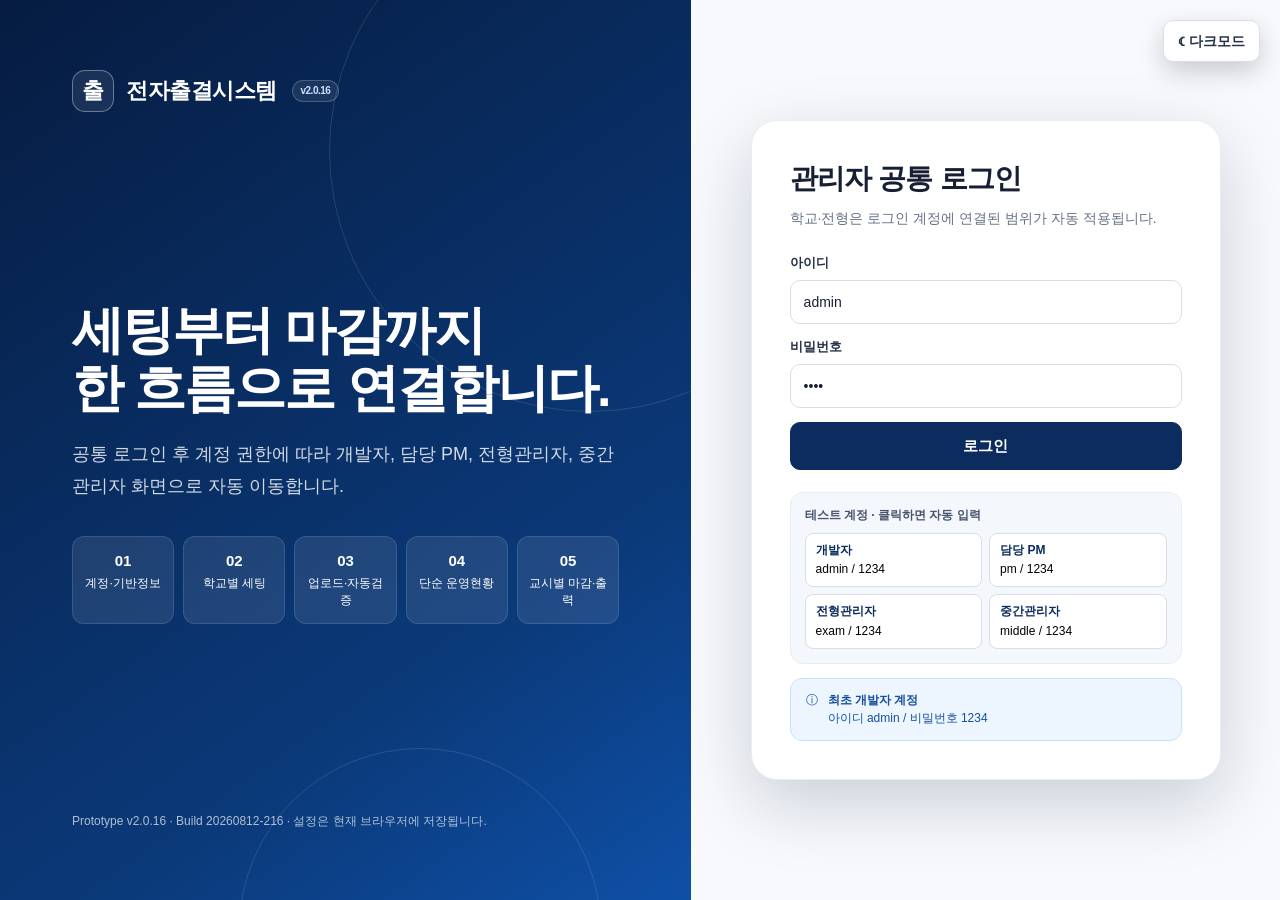
==== commit 8f4c99b4: "Update index.html" ====
--- a/index.html
+++ b/index.html
@@ -4,7 +4,7 @@
   <meta charset="utf-8" />
   <meta name="viewport" content="width=device-width, initial-scale=1" />
   <meta name="color-scheme" content="light dark" />
-  <title>전자출결시스템 관리자 테스트 페이지 v2.0.15</title>
+  <title>전자출결시스템 관리자 테스트 페이지 v2.0.16</title>
   <style>
 :root {
   --navy:#071d42;
@@ -1029,8 +1029,8 @@
 (() => {
   'use strict';
 
-  const APP_VERSION = '2.0.15';
-  const BUILD_ID = '20260812-215';
+  const APP_VERSION = '2.0.16';
+  const BUILD_ID = '20260812-216';
 
 
   const EMBEDDED_TEMPLATES = {
@@ -4182,4190 +4182,6 @@
       bar.innerHTML='<b>초기화 항목 빠른 선택</b><button type="button" class="btn btn-primary" data-v215-reset-all>전체 선택</button><button type="button" class="btn" data-v215-reset-clear>전체 해제</button>';
       if(scope?.parentNode)scope.parentNode.insertBefore(bar,scope);else body.appendChild(bar);
       const examSelect=body.querySelector('#v214-pm-reset-exam,#v214-dev-reset-exam');
-      const refreshDisabled=()=>{con<!doctype html>
-<html lang="ko">
-<head>
-  <meta charset="utf-8" />
-  <meta name="viewport" content="width=device-width, initial-scale=1" />
-  <meta name="color-scheme" content="light dark" />
-  <title>전자출결시스템 관리자 테스트 페이지 v2.0.16</title>
-  <style>
-:root {
-  --navy:#071d42;
-  --navy-2:#0c2c5f;
-  --blue:#1267d6;
-  --blue-2:#eaf3ff;
-  --cyan:#0d9bb8;
-  --green:#12a05c;
-  --green-soft:#e8f7ef;
-  --orange:#f39a18;
-  --orange-soft:#fff5df;
-  --red:#e43d3d;
-  --red-soft:#fff0f0;
-  --purple:#7755d9;
-  --purple-soft:#f1edff;
-  --teal:#0e8f83;
-  --teal-soft:#e8f8f6;
-  --gray-900:#172033;
-  --gray-800:#263247;
-  --gray-700:#46536a;
-  --gray-600:#657187;
-  --gray-500:#8791a4;
-  --gray-400:#b6bfce;
-  --gray-300:#d8dee8;
-  --gray-200:#e8edf4;
-  --gray-100:#f4f7fb;
-  --white:#fff;
-  --shadow:0 10px 30px rgba(12,44,95,.08);
-  --radius:16px;
-  --sidebar:244px;
-  font-family: Pretendard, "Noto Sans KR", "Apple SD Gothic Neo", Arial, sans-serif;
-}
-*{box-sizing:border-box}
-html,body{margin:0;min-height:100%;background:#eef3f9;color:var(--gray-900)}
-body{font-size:14px;line-height:1.45}
-button,input,select,textarea{font:inherit}
-button{cursor:pointer}
-a{color:inherit;text-decoration:none}
-.hidden{display:none!important}
-.muted{color:var(--gray-600)}
-.small{font-size:12px}
-.tiny{font-size:11px}
-.strong{font-weight:800}
-.nowrap{white-space:nowrap}
-.text-right{text-align:right}
-.text-center{text-align:center}
-.flex{display:flex}
-.flex-1{flex:1}
-.items-center{align-items:center}
-.justify-between{justify-content:space-between}
-.gap-6{gap:6px}.gap-8{gap:8px}.gap-10{gap:10px}.gap-12{gap:12px}.gap-16{gap:16px}.gap-20{gap:20px}
-.stack{display:flex;flex-direction:column;gap:14px}
-
-/* Login */
-.login-page{min-height:100vh;display:grid;grid-template-columns:1.08fr .92fr;background:linear-gradient(145deg,#061c41 0%,#0b3a7a 55%,#1267d6 100%)}
-.login-hero{position:relative;overflow:hidden;padding:70px 72px;color:#fff;display:flex;flex-direction:column;justify-content:space-between}
-.login-hero:before,.login-hero:after{content:"";position:absolute;border-radius:999px;border:1px solid rgba(255,255,255,.12)}
-.login-hero:before{width:520px;height:520px;right:-160px;top:-110px}
-.login-hero:after{width:360px;height:360px;right:90px;bottom:-210px}
-.brand{display:flex;align-items:center;gap:12px;font-size:22px;font-weight:900;letter-spacing:-.5px}
-.brand-mark{width:42px;height:42px;border:1px solid rgba(255,255,255,.35);border-radius:13px;display:grid;place-items:center;background:rgba(255,255,255,.08)}
-.hero-copy{max-width:680px;position:relative;z-index:1}
-.hero-copy h1{font-size:52px;line-height:1.12;margin:0 0 22px;letter-spacing:-2px}
-.hero-copy p{font-size:18px;line-height:1.75;color:rgba(255,255,255,.82);margin:0;max-width:620px}
-.hero-flow{display:grid;grid-template-columns:repeat(5,1fr);gap:9px;margin-top:34px}
-.hero-step{padding:13px 10px;border-radius:12px;background:rgba(255,255,255,.09);border:1px solid rgba(255,255,255,.12);font-size:12px;text-align:center}
-.hero-step b{display:block;font-size:15px;margin-bottom:3px}
-.login-panel{background:#f7f9fc;padding:48px;display:flex;align-items:center;justify-content:center}
-.login-card{width:min(470px,100%);background:#fff;border:1px solid var(--gray-200);border-radius:26px;padding:38px;box-shadow:0 24px 70px rgba(1,19,48,.18)}
-.login-card h2{font-size:28px;margin:0 0 8px;letter-spacing:-.8px}
-.login-card .lead{margin:0 0 26px;color:var(--gray-600)}
-.field{display:flex;flex-direction:column;gap:7px}
-.field label{font-weight:750;font-size:13px;color:var(--gray-800)}
-.input,.select,.textarea{width:100%;border:1px solid var(--gray-300);background:#fff;border-radius:10px;padding:11px 13px;color:var(--gray-900);outline:none;transition:.15s}
-.input:focus,.select:focus,.textarea:focus{border-color:var(--blue);box-shadow:0 0 0 3px rgba(18,103,214,.12)}
-.textarea{min-height:90px;resize:vertical}
-.btn{border:1px solid var(--gray-300);background:#fff;border-radius:10px;padding:10px 14px;font-weight:750;color:var(--gray-800);display:inline-flex;align-items:center;justify-content:center;gap:7px;min-height:40px;transition:.15s}
-.btn:hover{transform:translateY(-1px);box-shadow:0 5px 14px rgba(28,45,78,.08)}
-.btn-primary{background:var(--navy-2);border-color:var(--navy-2);color:#fff}
-.btn-blue{background:var(--blue);border-color:var(--blue);color:#fff}
-.btn-green{background:var(--green);border-color:var(--green);color:#fff}
-.btn-red{background:var(--red);border-color:var(--red);color:#fff}
-.btn-soft{background:var(--gray-100)}
-.btn-ghost{background:transparent}
-.btn-sm{min-height:32px;padding:6px 10px;font-size:12px;border-radius:8px}
-.btn-lg{min-height:48px;padding:12px 18px;font-size:15px}
-.btn-block{width:100%}
-.demo-box{margin-top:22px;background:var(--gray-100);border-radius:13px;padding:14px;border:1px solid var(--gray-200)}
-.demo-title{font-size:12px;font-weight:800;margin-bottom:8px;color:var(--gray-700)}
-.demo-list{display:grid;grid-template-columns:repeat(2,1fr);gap:7px}
-.demo-account{border:1px solid var(--gray-300);background:#fff;border-radius:8px;padding:8px 10px;text-align:left;font-size:12px}
-.demo-account b{display:block;color:var(--navy-2);margin-bottom:2px}
-
-/* App shell */
-.shell{min-height:100vh;display:grid;grid-template-columns:var(--sidebar) 1fr;grid-template-rows:64px 1fr}
-.topbar{grid-column:1/3;background:var(--navy);color:#fff;display:flex;align-items:center;justify-content:space-between;padding:0 24px;position:sticky;top:0;z-index:50;box-shadow:0 4px 18px rgba(0,0,0,.12)}
-.topbar .brand{font-size:18px}
-.topbar-actions{display:flex;align-items:center;gap:10px}
-.user-chip{display:flex;align-items:center;gap:10px;padding-left:12px;border-left:1px solid rgba(255,255,255,.18)}
-.avatar{width:34px;height:34px;border-radius:50%;display:grid;place-items:center;background:#fff;color:var(--navy);font-weight:900}
-.sidebar{grid-row:2;background:#0b244b;color:#d9e8ff;padding:18px 14px 28px;position:sticky;top:64px;height:calc(100vh - 64px);overflow:auto}
-.role-panel{border-radius:13px;padding:12px;margin-bottom:16px;background:rgba(255,255,255,.06);border:1px solid rgba(255,255,255,.08)}
-.role-panel .role-name{font-weight:900;color:#fff;margin-bottom:3px}
-.role-dot{width:10px;height:10px;border-radius:50%;display:inline-block;margin-right:7px}
-.role-developer{--role:var(--purple);--role-soft:var(--purple-soft)}
-.role-pm{--role:var(--blue);--role-soft:var(--blue-2)}
-.role-exam{--role:var(--green);--role-soft:var(--green-soft)}
-.role-building{--role:var(--orange);--role-soft:var(--orange-soft)}
-.role-field{--role:var(--teal);--role-soft:var(--teal-soft)}
-.nav-group{margin:14px 0 5px;padding:0 10px;font-size:11px;color:#7ea2d7;text-transform:uppercase;letter-spacing:.5px;font-weight:800}
-.nav-item{width:100%;border:0;color:#c9dbf5;background:transparent;border-radius:10px;padding:10px 11px;display:flex;align-items:center;gap:10px;text-align:left;margin:3px 0;font-weight:700}
-.nav-item:hover{background:rgba(255,255,255,.07);color:#fff}
-.nav-item.active{background:var(--role,var(--blue));color:#fff;box-shadow:0 7px 18px rgba(0,0,0,.18)}
-.nav-icon{width:22px;text-align:center;font-size:16px}
-.content{grid-column:2;grid-row:2;padding:24px 26px 44px;min-width:0}
-.page-header{display:flex;justify-content:space-between;align-items:flex-start;gap:20px;margin-bottom:18px}
-.page-title h1{margin:0;font-size:27px;letter-spacing:-.9px}
-.page-title p{margin:7px 0 0;color:var(--gray-600)}
-.page-actions{display:flex;gap:8px;flex-wrap:wrap;justify-content:flex-end}
-
-/* components */
-.card{background:#fff;border:1px solid var(--gray-200);border-radius:var(--radius);box-shadow:var(--shadow)}
-.card-header{padding:17px 18px;border-bottom:1px solid var(--gray-200);display:flex;align-items:center;justify-content:space-between;gap:12px}
-.card-title{font-size:16px;font-weight:900;letter-spacing:-.3px}
-.card-sub{font-size:12px;color:var(--gray-600);margin-top:3px}
-.card-body{padding:18px}
-.grid{display:grid;gap:14px}
-.grid-2{grid-template-columns:repeat(2,minmax(0,1fr))}
-.grid-3{grid-template-columns:repeat(3,minmax(0,1fr))}
-.grid-4{grid-template-columns:repeat(4,minmax(0,1fr))}
-.grid-5{grid-template-columns:repeat(5,minmax(0,1fr))}
-.grid-6{grid-template-columns:repeat(6,minmax(0,1fr))}
-.kpi{padding:16px;background:#fff;border:1px solid var(--gray-200);border-radius:14px;display:flex;align-items:center;justify-content:space-between;gap:12px;min-width:0}
-.kpi .label{font-size:12px;font-weight:800;color:var(--gray-700)}
-.kpi .value{font-size:26px;font-weight:950;line-height:1.15;margin-top:4px;white-space:nowrap}
-.kpi .value small{font-size:12px;font-weight:700;margin-left:3px}
-.kpi-icon{width:44px;height:44px;border-radius:12px;display:grid;place-items:center;font-size:22px;flex:0 0 auto}
-.badge{display:inline-flex;align-items:center;justify-content:center;border-radius:999px;padding:5px 9px;font-size:11px;font-weight:850;white-space:nowrap;border:1px solid transparent}
-.badge-blue{background:var(--blue-2);color:var(--blue)}
-.badge-green{background:var(--green-soft);color:var(--green)}
-.badge-orange{background:var(--orange-soft);color:#d77d00}
-.badge-red{background:var(--red-soft);color:var(--red)}
-.badge-gray{background:var(--gray-100);color:var(--gray-600);border-color:var(--gray-200)}
-.badge-purple{background:var(--purple-soft);color:var(--purple)}
-.section-title{font-size:18px;font-weight:900;margin:0 0 12px;letter-spacing:-.4px}
-.toolbar{background:#fff;border:1px solid var(--gray-200);border-radius:14px;padding:13px;display:flex;align-items:flex-end;gap:10px;flex-wrap:wrap;margin-bottom:15px}
-.toolbar .field{min-width:145px;flex:1}
-.toolbar .field.narrow{min-width:120px;max-width:180px}
-.toolbar .field.wide{min-width:220px}
-.table-wrap{overflow:auto;border:1px solid var(--gray-200);border-radius:12px;background:#fff}
-table{width:100%;border-collapse:collapse;min-width:760px}
-th,td{padding:10px 12px;border-bottom:1px solid var(--gray-200);text-align:left;vertical-align:middle}
-th{background:#f5f8fc;color:var(--gray-700);font-size:12px;font-weight:900;white-space:nowrap;position:sticky;top:0;z-index:2}
-td{font-size:12px;color:var(--gray-800)}
-tr:last-child td{border-bottom:0}
-tr:hover td{background:#fbfdff}
-tr.closed td{background:#eef1f5!important;color:#7a8497}
-.progress{height:8px;background:#e8edf4;border-radius:999px;overflow:hidden;min-width:80px}
-.progress > span{display:block;height:100%;background:var(--green);border-radius:999px}
-.progress.orange > span{background:var(--orange)}
-.progress.red > span{background:var(--red)}
-.progress.blue > span{background:var(--blue)}
-.notice{border-radius:12px;padding:13px 15px;display:flex;gap:10px;align-items:flex-start;border:1px solid}
-.notice-info{background:#edf5ff;border-color:#cbe0ff;color:#174f9e}
-.notice-success{background:var(--green-soft);border-color:#bfe8d1;color:#117545}
-.notice-warning{background:var(--orange-soft);border-color:#ffd891;color:#8b5b06}
-.notice-danger{background:var(--red-soft);border-color:#ffc7c7;color:#a52626}
-
-/* stepper */
-.stepper{display:grid;grid-template-columns:repeat(5,1fr);gap:8px;margin-bottom:15px}
-.step{background:#fff;border:1px solid var(--gray-200);border-radius:12px;padding:12px;display:flex;align-items:center;gap:9px;position:relative;min-width:0}
-.step.active{border-color:var(--blue);box-shadow:0 0 0 2px rgba(18,103,214,.08)}
-.step.done{background:#f0fbf5;border-color:#c7ebd6}
-.step-num{width:26px;height:26px;border-radius:50%;display:grid;place-items:center;background:var(--gray-200);font-weight:900;color:var(--gray-700);flex:0 0 auto}
-.step.active .step-num{background:var(--blue);color:#fff}.step.done .step-num{background:var(--green);color:#fff}
-.step-label{font-weight:850;white-space:nowrap;overflow:hidden;text-overflow:ellipsis}
-
-/* settings */
-.setting-row{display:grid;grid-template-columns:1.25fr 1.8fr auto;gap:14px;align-items:center;padding:14px 0;border-bottom:1px solid var(--gray-200)}
-.setting-row:last-child{border-bottom:0}
-.setting-name{font-weight:850}
-.setting-desc{font-size:12px;color:var(--gray-600)}
-.switch{position:relative;width:48px;height:26px;display:inline-block}
-.switch input{display:none}
-.switch span{position:absolute;inset:0;background:#b9c1ce;border-radius:999px;transition:.2s}
-.switch span:after{content:"";position:absolute;width:20px;height:20px;left:3px;top:3px;background:#fff;border-radius:50%;box-shadow:0 2px 6px rgba(0,0,0,.2);transition:.2s}
-.switch input:checked+span{background:var(--green)}
-.switch input:checked+span:after{transform:translateX(22px)}
-.tabs{display:flex;gap:6px;border-bottom:1px solid var(--gray-200);padding:0 18px;background:#fff;border-radius:14px 14px 0 0;overflow:auto}
-.tab{border:0;background:transparent;padding:13px 12px;color:var(--gray-600);font-weight:800;white-space:nowrap;border-bottom:3px solid transparent}
-.tab.active{color:var(--blue);border-bottom-color:var(--blue)}
-.term-preview{background:linear-gradient(135deg,#eef5ff,#f9fbff);border:1px solid #d8e7fb;border-radius:14px;padding:18px}
-.term-token{display:flex;gap:8px;align-items:center;margin:7px 0}
-.term-token .from{min-width:110px;color:var(--gray-600)}
-.term-token .to{font-weight:900;color:var(--blue)}
-
-/* Upload */
-.dropzone{border:2px dashed #a8c7ef;background:#f6faff;border-radius:16px;padding:28px;text-align:center;transition:.15s}
-.dropzone.drag{border-color:var(--blue);background:#eaf3ff}
-.dropzone .drop-icon{font-size:34px;margin-bottom:8px}
-.validation-pipeline{display:grid;grid-template-columns:repeat(5,1fr);gap:8px;margin-top:14px}
-.validation-stage{border:1px solid var(--gray-200);background:#fff;border-radius:11px;padding:10px;text-align:center;font-size:12px;font-weight:800}
-.validation-stage.running{border-color:var(--blue);color:var(--blue);background:var(--blue-2)}
-.validation-stage.ok{border-color:#bde8cf;color:var(--green);background:var(--green-soft)}
-.validation-stage.error{border-color:#ffc7c7;color:var(--red);background:var(--red-soft)}
-.mapping-grid{display:grid;grid-template-columns:1fr 1fr 110px;gap:0;border:1px solid var(--gray-200);border-radius:12px;overflow:hidden}
-.mapping-grid>div{padding:10px 12px;border-right:1px solid var(--gray-200);border-bottom:1px solid var(--gray-200);font-size:12px}
-.mapping-grid>div:nth-child(3n){border-right:0}
-.mapping-grid .head{background:#f5f8fc;font-weight:900;color:var(--gray-700)}
-.mapping-grid>div:nth-last-child(-n+3){border-bottom:0}
-.result-summary{display:grid;grid-template-columns:repeat(4,1fr);gap:10px}
-.result-box{border:1px solid var(--gray-200);border-radius:12px;padding:12px;text-align:center;background:#fff}
-.result-box b{font-size:23px;display:block}
-.error-link{color:var(--red);font-weight:800;text-decoration:underline;text-underline-offset:2px;cursor:pointer}
-
-/* dashboard */
-.dashboard-grid{display:grid;grid-template-columns:1.08fr 1.38fr 1fr;gap:14px}
-.chart-card{background:#fff;border:1px solid var(--gray-200);border-radius:14px;padding:16px;min-width:0}
-.chart-title{font-size:14px;font-weight:900;margin-bottom:12px}
-.donut-wrap{display:flex;align-items:center;justify-content:center;gap:22px;min-height:210px}
-.donut{width:164px;height:164px;border-radius:50%;background:conic-gradient(var(--green) 0 56%, var(--red) 56% 100%);position:relative;flex:0 0 auto}
-.donut:after{content:"";position:absolute;inset:33px;border-radius:50%;background:#fff}
-.donut-label{position:absolute;inset:0;display:grid;place-items:center;z-index:1;text-align:center;font-size:12px;color:var(--gray-600)}
-.donut-label b{font-size:28px;color:var(--gray-900);display:block;line-height:1.1}
-.legend{display:flex;flex-direction:column;gap:9px;min-width:0}
-.legend-row{display:flex;align-items:center;gap:8px;font-size:12px;white-space:nowrap}
-.legend-dot{width:9px;height:9px;border-radius:50%;flex:0 0 auto}
-.segment-bar{display:flex;height:138px;border-radius:14px;overflow:hidden;margin-top:16px}
-.segment{display:flex;align-items:center;justify-content:center;text-align:center;color:#fff;font-weight:900;min-width:42px}
-.segment small{display:block;font-size:11px;font-weight:700;margin-top:2px}
-.room-rank{display:flex;flex-direction:column;gap:9px}
-.rank-row{display:grid;grid-template-columns:minmax(115px,1fr) 1.4fr 50px;gap:9px;align-items:center;font-size:12px}
-.line-chart{height:210px;position:relative;border-left:1px solid var(--gray-300);border-bottom:1px solid var(--gray-300);background:repeating-linear-gradient(to top,transparent 0,transparent 41px,#edf0f5 42px)}
-.line-chart svg{width:100%;height:100%;overflow:visible}
-.line-chart-labels{display:flex;justify-content:space-between;font-size:10px;color:var(--gray-500);margin-top:6px}
-.incident-cards{display:grid;grid-template-columns:repeat(4,1fr);gap:10px}
-.incident-card{display:flex;align-items:center;gap:10px;border:1px solid var(--gray-200);border-radius:12px;padding:12px;background:#fff;min-width:0}
-.incident-icon{width:38px;height:38px;border-radius:10px;display:grid;place-items:center;font-size:18px;flex:0 0 auto}
-.incident-card b{font-size:19px;display:block}
-
-/* PDF */
-.pdf-layout{display:grid;grid-template-columns:1.1fr .9fr;gap:14px}
-.align-buttons{display:flex;gap:5px}
-.align-btn{width:34px;height:30px;border:1px solid var(--gray-300);background:#fff;border-radius:7px;font-weight:900}
-.align-btn.active{background:var(--blue);color:#fff;border-color:var(--blue)}
-.preview-sheet{background:#f1f3f6;padding:18px;border-radius:14px;min-height:610px;display:flex;align-items:center;justify-content:center}
-.paper{width:100%;max-width:570px;aspect-ratio:1/1.414;background:#fff;box-shadow:0 10px 28px rgba(0,0,0,.13);padding:28px;display:flex;flex-direction:column}
-.paper-title{text-align:center;font-size:18px;font-weight:900;margin:12px 0 16px}
-.paper-meta{display:flex;justify-content:space-between;font-size:10px;margin-bottom:8px}
-.paper-table{width:100%;border-collapse:collapse;min-width:0}
-.paper-table th,.paper-table td{border:1px solid #555;padding:4px;font-size:8px;background:#fff;color:#111;position:static}
-.paper-footer{margin-top:auto;border-top:1px solid #ddd;padding-top:12px;font-size:10px;display:grid;gap:8px}
-.signer-list{max-height:220px;overflow:auto;border:1px solid var(--gray-200);border-radius:10px}
-.signer-row{display:grid;grid-template-columns:26px 1fr 100px 100px;gap:8px;align-items:center;padding:9px 10px;border-bottom:1px solid var(--gray-200);font-size:12px}
-.signer-row:last-child{border-bottom:0}
-
-/* Modal / toast */
-.modal-backdrop{position:fixed;inset:0;background:rgba(7,23,52,.56);z-index:200;display:flex;align-items:center;justify-content:center;padding:24px}
-.modal{width:min(760px,100%);max-height:90vh;overflow:auto;background:#fff;border-radius:20px;box-shadow:0 30px 80px rgba(0,0,0,.28)}
-.modal-header{padding:18px 20px;border-bottom:1px solid var(--gray-200);display:flex;justify-content:space-between;align-items:center}
-.modal-header h3{margin:0;font-size:18px}
-.modal-body{padding:20px}
-.modal-footer{padding:14px 20px;border-top:1px solid var(--gray-200);display:flex;justify-content:flex-end;gap:8px}
-.close-x{width:32px;height:32px;border:0;border-radius:8px;background:var(--gray-100);font-size:18px}
-.toast-root{position:fixed;right:22px;bottom:22px;z-index:300;display:flex;flex-direction:column;gap:10px}
-.toast{background:#fff;border:1px solid var(--gray-200);border-left:5px solid var(--blue);box-shadow:0 14px 36px rgba(0,0,0,.15);border-radius:11px;padding:12px 14px;min-width:280px;max-width:420px;animation:slideIn .2s ease}
-.toast.success{border-left-color:var(--green)}.toast.error{border-left-color:var(--red)}.toast.warning{border-left-color:var(--orange)}
-@keyframes slideIn{from{transform:translateY(10px);opacity:0}to{transform:translateY(0);opacity:1}}
-
-/* responsive */
-@media(max-width:1200px){
-  :root{--sidebar:210px}
-  .grid-6{grid-template-columns:repeat(3,1fr)}
-  .dashboard-grid{grid-template-columns:1fr 1fr}
-  .dashboard-grid>.chart-card:last-child{grid-column:1/3}
-  .incident-cards{grid-template-columns:repeat(2,1fr)}
-  .pdf-layout{grid-template-columns:1fr}
-}
-@media(max-width:900px){
-  .login-page{grid-template-columns:1fr}.login-hero{display:none}.login-panel{min-height:100vh;padding:24px}
-  .shell{grid-template-columns:1fr;grid-template-rows:64px auto 1fr}
-  .topbar{grid-column:1;grid-row:1}.sidebar{grid-column:1;grid-row:2;position:static;height:auto;display:flex;gap:6px;overflow:auto;padding:8px}.role-panel,.nav-group{display:none}.nav-item{white-space:nowrap;width:auto;margin:0}
-  .content{grid-column:1;grid-row:3;padding:18px}
-  .grid-2,.grid-3,.grid-4,.grid-5,.grid-6{grid-template-columns:1fr}
-  .dashboard-grid{grid-template-columns:1fr}.dashboard-grid>.chart-card:last-child{grid-column:auto}
-  .stepper{grid-template-columns:1fr}
-  .validation-pipeline{grid-template-columns:1fr}
-  .result-summary{grid-template-columns:repeat(2,1fr)}
-  .page-header{flex-direction:column}.page-actions{justify-content:flex-start}
-}
-
-
-/* v1.2.0 additions */
-.version-chip{display:inline-flex;align-items:center;border:1px solid rgba(255,255,255,.2);background:rgba(255,255,255,.08);border-radius:999px;padding:3px 8px;font-size:10px;font-weight:850;margin-left:3px;color:#cfe0fa}
-.status-test{background:#efe9ff;color:#6844c5;border-color:#d9cdff}
-.status-ready{background:var(--orange-soft);color:#c96f00}
-.status-open{background:var(--green-soft);color:var(--green)}
-.status-closed{background:var(--gray-100);color:var(--gray-600);border-color:var(--gray-200)}
-.test-banner{display:inline-flex;align-items:center;gap:5px;border-radius:999px;padding:5px 9px;background:#5f3dc4;color:#fff;font-size:11px;font-weight:850}
-.dark-toggle-login{position:fixed;right:20px;top:20px;z-index:20;box-shadow:0 10px 26px rgba(0,0,0,.18)}
-.compact-options{display:grid;grid-template-columns:repeat(2,minmax(0,1fr));gap:10px}
-.compact-option{display:grid;grid-template-columns:1fr auto;gap:12px;align-items:center;border:1px solid var(--gray-200);border-radius:12px;padding:12px 13px;background:var(--white);min-width:0}
-.compact-option .setting-name{font-size:13px;line-height:1.25}
-.compact-option .setting-desc{font-size:11px;line-height:1.45;margin-top:4px}
-.setting-section{border:1px solid var(--gray-200);border-radius:14px;padding:16px;background:var(--white)}
-.setting-section+.setting-section{margin-top:14px}
-.setting-section-head{display:flex;justify-content:space-between;align-items:flex-start;gap:12px;margin-bottom:12px}
-.setting-section-title{font-size:15px;font-weight:900;margin:0}
-.setting-section-desc{font-size:11px;color:var(--gray-600);margin-top:3px}
-.incident-box{border:1px solid #ffd1bd;background:#fff8f3;border-radius:14px;padding:16px;margin-top:14px}
-.incident-grid{display:grid;grid-template-columns:repeat(4,minmax(0,1fr));gap:9px}
-.incident-choice{display:grid;grid-template-columns:1fr auto;align-items:center;gap:8px;background:#fff;border:1px solid #f1d3c5;border-radius:11px;padding:11px;min-width:0}
-.validation-grid{display:grid;grid-template-columns:repeat(3,minmax(0,1fr));gap:9px}
-.validation-option{display:grid;grid-template-columns:1fr auto;gap:8px;align-items:center;border:1px solid var(--gray-200);background:var(--gray-100);border-radius:11px;padding:10px 11px;min-width:0}
-.validation-option b{font-size:12px;display:block}
-.validation-option span.desc{font-size:10px;color:var(--gray-600);display:block;margin-top:3px;line-height:1.35}
-.org-status-select{min-width:92px;padding:7px 9px;border-radius:8px;border:1px solid var(--gray-300);background:var(--white);color:var(--gray-900);font-weight:750;font-size:12px}
-.inline-meta{display:flex;align-items:center;gap:7px;flex-wrap:wrap}
-.account-actions{display:flex;gap:6px;flex-wrap:nowrap}
-.account-actions .btn{white-space:nowrap}
-.pdf-policy-grid{display:grid;grid-template-columns:repeat(2,minmax(0,1fr));gap:8px}
-.policy-btn{border:1px solid var(--gray-300);background:var(--white);border-radius:10px;padding:10px 11px;text-align:left;min-height:58px;color:var(--gray-800)}
-.policy-btn b{display:block;font-size:12px}
-.policy-btn span{display:block;font-size:10px;color:var(--gray-600);margin-top:3px;line-height:1.35}
-.policy-btn.active{border-color:var(--blue);box-shadow:0 0 0 2px rgba(18,103,214,.1);background:var(--blue-2)}
-.signer-list-compact{display:flex;flex-direction:column;gap:7px;max-height:230px;overflow:auto;padding-right:2px}
-.signer-compact{display:grid;grid-template-columns:24px 1fr;gap:8px;align-items:center;border:1px solid var(--gray-200);border-radius:10px;padding:9px 10px;background:var(--white)}
-.signer-compact .main{display:flex;align-items:center;gap:7px;flex-wrap:wrap;min-width:0}
-.signer-compact b{font-size:12px}
-.signer-compact .meta{font-size:11px;color:var(--gray-600)}
-.pdf-control-card{border:1px solid var(--gray-200);border-radius:13px;padding:14px;background:var(--white)}
-.pdf-control-card+.pdf-control-card{margin-top:10px}
-.preview-policy{font-size:9px;padding:5px 7px;border-radius:7px;background:#f1f5fa;color:#32425a;margin-bottom:7px;line-height:1.45}
-.paper-signatures{display:grid;gap:5px}
-.paper-sign-row{display:grid;grid-template-columns:78px 1fr;gap:6px;align-items:end;border-bottom:1px solid #777;padding:3px 0;font-size:8px}
-.paper-sign-row .who{white-space:nowrap;font-weight:700}
-.dashboard-simple{display:grid;grid-template-columns:minmax(0,1fr) minmax(0,1fr) minmax(240px,.72fr);gap:14px;margin-top:14px}
-.dashboard-simple .chart-card{min-height:310px}
-.donut-xl{width:210px;height:210px}
-.donut-xl:after{inset:43px}
-.donut-xl .donut-label b{font-size:34px}
-.room-band-donut{width:210px;height:210px;border-radius:50%;position:relative;flex:0 0 auto}
-.room-band-donut:after{content:"";position:absolute;inset:43px;border-radius:50%;background:var(--white)}
-.room-band-center{position:absolute;inset:0;display:grid;place-items:center;text-align:center;z-index:1;color:var(--gray-600);font-size:11px}
-.room-band-center b{display:block;font-size:27px;color:var(--gray-900);line-height:1.05}
-.dashboard-mini-list{display:flex;flex-direction:column;gap:9px}
-.dashboard-mini-item{border:1px solid var(--gray-200);border-radius:10px;padding:9px 10px;background:var(--gray-100)}
-.dashboard-mini-item .top{display:flex;align-items:center;justify-content:space-between;gap:8px;font-size:12px}
-.dashboard-mini-item .sub{font-size:10px;color:var(--gray-600);margin-top:4px}
-.incident-mini-grid{display:grid;grid-template-columns:repeat(2,1fr);gap:7px;margin-top:10px}
-.incident-mini{border:1px solid var(--gray-200);border-radius:10px;padding:9px;background:var(--white);font-size:10px}
-.incident-mini b{display:block;font-size:17px;margin-top:2px}
-.phone-preview-layout{display:grid;grid-template-columns:minmax(380px,.75fr) minmax(0,1.25fr);gap:18px;align-items:start}
-.phone-frame{width:390px;max-width:100%;margin:0 auto;border:10px solid #172033;border-radius:34px;background:#edf2f8;box-shadow:0 24px 60px rgba(0,0,0,.2);overflow:hidden;min-height:720px}
-.phone-notch{height:24px;background:#172033;display:flex;align-items:flex-end;justify-content:center}
-.phone-notch:after{content:"";width:110px;height:17px;background:#0a0f18;border-radius:0 0 13px 13px}
-.mobile-app{padding:0 14px 20px;color:#172033}
-.mobile-head{background:#0b244b;color:#fff;margin:0 -14px;padding:15px 14px 13px;display:flex;align-items:center;justify-content:space-between}
-.mobile-head b{font-size:15px}
-.mobile-head span{font-size:10px;color:#b9cff0}
-.mobile-scope{background:#fff;border-radius:13px;padding:12px;margin-top:12px;border:1px solid #dfe5ed}
-.mobile-kpis{display:grid;grid-template-columns:repeat(2,1fr);gap:8px;margin-top:10px}
-.mobile-kpi{background:#fff;border:1px solid #dfe5ed;border-radius:12px;padding:11px}
-.mobile-kpi span{font-size:10px;color:#657187;display:block}
-.mobile-kpi b{font-size:22px;display:block;margin-top:3px}
-.mobile-room{background:#fff;border:1px solid #dfe5ed;border-radius:13px;padding:12px;margin-top:9px}
-.mobile-room-head{display:flex;justify-content:space-between;gap:8px;align-items:center}
-.mobile-room-title{font-size:13px;font-weight:900}
-.mobile-room-meta{font-size:10px;color:#657187;margin-top:4px}
-.mobile-progress{height:8px;background:#e8edf4;border-radius:999px;overflow:hidden;margin-top:10px}
-.mobile-progress span{display:block;height:100%;background:#1267d6;border-radius:999px}
-.mobile-actions{display:grid;grid-template-columns:repeat(2,1fr);gap:8px;margin-top:10px}
-.mobile-btn{border:0;border-radius:11px;padding:12px 8px;font-weight:850;background:#0c2c5f;color:#fff}
-.mobile-btn.soft{background:#fff;color:#263247;border:1px solid #d8dee8}
-.mobile-bottom{position:sticky;bottom:0;background:#fff;border-top:1px solid #d8dee8;margin:16px -14px -20px;padding:10px 14px;display:grid;grid-template-columns:repeat(4,1fr);text-align:center;font-size:9px;color:#657187}
-.mobile-bottom b{display:block;font-size:15px;color:#263247}
-.version-note{font-size:10px;color:var(--gray-500);margin-top:7px}
-
-
-
-/* v1.4.0 — table header sort & filter */
-.table-header-tools{display:flex;align-items:center;justify-content:flex-end;gap:8px;padding:7px 10px;background:#f7f9fc;border-bottom:1px solid var(--gray-200);position:sticky;left:0;z-index:3;min-width:760px}
-.table-header-count{font-size:11px;color:var(--gray-600);white-space:nowrap}
-.table-header-reset{border:1px solid var(--gray-300);background:var(--white);border-radius:8px;padding:5px 9px;font-size:11px;font-weight:850;color:var(--gray-700);min-height:28px;cursor:pointer}
-th.table-smart-head{padding:0!important;position:relative;vertical-align:middle}
-.table-head-inner{display:grid;grid-template-columns:minmax(0,1fr) 28px;align-items:stretch;min-height:40px;width:100%}
-.table-sort-button{border:0;background:transparent;color:inherit;font:inherit;font-weight:900;text-align:left;padding:8px 4px 8px 10px;display:flex;align-items:center;gap:5px;min-width:0;cursor:pointer}
-.table-sort-button:hover{background:rgba(18,103,214,.06)}
-.table-head-title{overflow:hidden;text-overflow:ellipsis;white-space:nowrap;min-width:0}
-.table-sort-indicator{font-size:11px;color:var(--gray-500);flex:0 0 auto;line-height:1}
-.table-sort-button[data-sort-state="asc"] .table-sort-indicator,
-.table-sort-button[data-sort-state="desc"] .table-sort-indicator{color:var(--blue);font-weight:1000}
-.table-filter-button{border:0;border-left:1px solid var(--gray-200);background:transparent;color:var(--gray-500);font-size:13px;display:grid;place-items:center;cursor:pointer;position:relative;min-width:28px}
-.table-filter-button:hover{background:rgba(18,103,214,.08);color:var(--blue)}
-.table-filter-button.active{color:var(--blue);background:rgba(18,103,214,.10)}
-.table-filter-button.active:after{content:"";position:absolute;right:4px;top:5px;width:5px;height:5px;background:var(--red);border-radius:50%;box-shadow:0 0 0 2px var(--white)}
-.column-filter-popover{position:fixed;z-index:9999;width:260px;max-width:calc(100vw - 24px);background:var(--white);border:1px solid var(--gray-300);border-radius:12px;box-shadow:0 18px 46px rgba(22,35,54,.23);overflow:hidden}
-.column-filter-popover .pop-head{display:flex;align-items:center;justify-content:space-between;gap:8px;padding:10px 12px;background:var(--gray-100);border-bottom:1px solid var(--gray-200)}
-.column-filter-popover .pop-head b{font-size:12px;overflow:hidden;text-overflow:ellipsis;white-space:nowrap}
-.column-filter-popover .pop-close{border:0;background:transparent;font-size:17px;line-height:1;color:var(--gray-500);cursor:pointer}
-.column-filter-popover .pop-body{padding:11px 12px}
-.column-filter-popover label{display:block;font-size:10px;font-weight:850;color:var(--gray-600);margin:0 0 5px}
-.column-filter-popover input,.column-filter-popover select{width:100%;height:34px;border:1px solid var(--gray-300);background:var(--white);color:var(--gray-900);border-radius:8px;padding:5px 8px;font-size:11px;outline:none}
-.column-filter-popover input:focus,.column-filter-popover select:focus{border-color:var(--blue);box-shadow:0 0 0 2px rgba(18,103,214,.10)}
-.column-filter-popover .pop-tip{font-size:10px;color:var(--gray-500);margin-top:7px;line-height:1.45}
-.column-filter-popover .pop-actions{display:flex;justify-content:flex-end;gap:7px;padding:9px 12px;border-top:1px solid var(--gray-200);background:var(--gray-100)}
-.column-filter-popover .pop-actions button{border:1px solid var(--gray-300);background:var(--white);color:var(--gray-700);border-radius:8px;padding:6px 10px;font-size:11px;font-weight:850;cursor:pointer}
-.column-filter-popover .pop-actions .apply{background:var(--blue);border-color:var(--blue);color:#fff}
-.table-filter-empty td{padding:18px!important;text-align:center;color:var(--gray-500);background:var(--white)}
-body.dark .table-header-tools{background:#182334!important;border-color:var(--gray-200)}
-body.dark .table-header-reset{background:#111b2b;color:var(--gray-900);border-color:var(--gray-300)}
-body.dark .table-filter-button.active:after{box-shadow:0 0 0 2px #111b2b}
-body.dark .column-filter-popover{background:#111b2b;border-color:#3a4659}
-body.dark .column-filter-popover .pop-head,body.dark .column-filter-popover .pop-actions{background:#182334;border-color:#283447}
-body.dark .column-filter-popover input,body.dark .column-filter-popover select,body.dark .column-filter-popover .pop-actions button{background:#111b2b;color:#f2f5fa;border-color:#3a4659}
-
-
-/* v1.5.0 — settings continuity, automatic room generation, upload result modal */
-.settings-quick-grid{display:grid;grid-template-columns:repeat(2,minmax(0,1fr));gap:10px;margin:12px 0}
-.settings-quick-card{display:grid;grid-template-columns:1fr auto;gap:12px;align-items:center;border:1px solid var(--gray-200);border-radius:12px;padding:12px 14px;background:var(--gray-100)}
-.room-generator-summary{display:grid;grid-template-columns:repeat(4,1fr);gap:8px;margin:12px 0}
-.room-generator-summary>div{border:1px solid var(--gray-200);background:var(--gray-100);border-radius:10px;padding:10px;text-align:center}
-.room-generator-summary b{display:block;font-size:18px;color:var(--blue)}
-.generator-preview{max-height:240px;overflow:auto;border:1px solid var(--gray-200);border-radius:10px;margin-top:12px}
-.generator-preview table{min-width:620px}
-.upload-title-actions{display:flex;align-items:center;gap:8px;flex-wrap:wrap}
-.incident-filter-bar{display:flex;gap:8px;flex-wrap:wrap;align-items:center;padding:10px 12px;border:1px solid var(--gray-200);border-radius:12px;background:var(--gray-100);margin-bottom:12px}
-.incident-filter-btn{border:1px solid var(--gray-300);background:var(--white);color:var(--gray-700);border-radius:999px;padding:8px 12px;font-weight:850;font-size:12px;display:inline-flex;align-items:center;gap:6px}
-.incident-filter-btn.active{background:var(--navy-2);border-color:var(--navy-2);color:#fff;box-shadow:0 6px 14px rgba(12,44,95,.16)}
-.incident-filter-btn .count{font-size:10px;opacity:.75}
-.remaining-seat-pill{display:inline-flex;align-items:center;gap:4px;border-radius:999px;padding:4px 8px;background:var(--teal-soft);color:var(--teal);font-size:10px;font-weight:850}
-.dashboard-room-card{margin-top:10px}
-.dashboard-simple .donut-wrap{min-height:246px}
-.dashboard-simple .chart-card{min-height:296px;padding:14px}
-.donut-xl{width:232px;height:232px}
-.donut-xl:after{inset:47px}
-.donut-xl .donut-label b{font-size:37px}
-.room-band-donut{width:232px;height:232px}
-.room-band-donut:after{inset:47px}
-.room-band-center b{font-size:31px}
-.upload-result-modal .mapping-mini{display:grid;grid-template-columns:1fr 1fr;gap:7px;margin-top:10px}
-.upload-result-modal .mapping-mini>div{border:1px solid var(--gray-200);border-radius:8px;padding:8px;background:var(--gray-100);font-size:11px}
-.upload-result-modal .mapping-mini b{display:block;color:var(--blue);margin-bottom:2px}
-body.dark .settings-quick-card,body.dark .incident-filter-bar,body.dark .room-generator-summary>div,body.dark .upload-result-modal .mapping-mini{background:var(--gray-100);border-color:var(--gray-200)}
-body.dark .incident-filter-btn{background:var(--white);color:var(--gray-700);border-color:var(--gray-300)}
-body.dark .incident-filter-btn.active{background:var(--blue);color:#fff}
-@media(max-width:900px){.settings-quick-grid,.room-generator-summary{grid-template-columns:1fr 1fr}}
-@media(max-width:520px){.settings-quick-grid,.room-generator-summary{grid-template-columns:1fr}}
-
-/* dark mode */
-body.dark{
-  --gray-900:#f2f5fa;--gray-800:#dbe3ef;--gray-700:#b9c4d4;--gray-600:#91a0b4;--gray-500:#758399;--gray-400:#536176;--gray-300:#3a4659;--gray-200:#283447;--gray-100:#182334;--white:#111b2b;--shadow:0 10px 30px rgba(0,0,0,.24);
-  background:#0b1220;color:var(--gray-900)
-}
-body.dark .content{background:#0b1220}
-body.dark .card,body.dark .kpi,body.dark .chart-card,body.dark .toolbar,body.dark .table-wrap,body.dark .compact-option,body.dark .setting-section,body.dark .validation-option,body.dark .pdf-control-card,body.dark .signer-compact,body.dark .incident-mini{background:var(--white);border-color:var(--gray-200)}
-body.dark .input,body.dark .select,body.dark .textarea,body.dark .btn:not(.btn-primary):not(.btn-blue):not(.btn-green):not(.btn-red),body.dark .org-status-select,body.dark .policy-btn,body.dark .align-btn{background:#182334;color:var(--gray-900);border-color:var(--gray-300)}
-body.dark th{background:#182334;color:var(--gray-700)}
-body.dark td{border-color:var(--gray-200)}
-body.dark .tabs{background:var(--white)}
-body.dark .login-panel{background:#0b1220}
-body.dark .login-card{background:#111b2b;border-color:#283447}
-body.dark .demo-box{background:#182334;border-color:#283447}
-body.dark .demo-account{background:#111b2b;border-color:#3a4659;color:#dbe3ef}
-body.dark .dropzone{background:#101f34;border-color:#365f91}
-body.dark .validation-stage,body.dark .result-box{background:#111b2b}
-body.dark .mapping-grid .head{background:#182334}
-body.dark .mapping-grid>div{border-color:#283447}
-body.dark .room-band-donut:after,body.dark .donut:after{background:var(--white)}
-body.dark .preview-sheet{background:#070d16}
-body.dark .paper,body.dark .paper *{color:#111}
-body.dark .paper{background:#fff}
-body.dark .incident-box{background:#2a1d18;border-color:#714735}
-body.dark .incident-choice{background:#171f2d;border-color:#5a3c31}
-body.dark .dashboard-mini-item{background:#182334}
-body.dark .phone-preview-layout .card{background:var(--white)}
-
-@media(max-width:1200px){
-  .dashboard-simple{grid-template-columns:1fr 1fr}.dashboard-simple>.chart-card:last-child{grid-column:1/3}.validation-grid{grid-template-columns:repeat(2,1fr)}
-}
-@media(max-width:900px){
-  .compact-options,.incident-grid,.validation-grid,.pdf-policy-grid{grid-template-columns:1fr}
-  .dashboard-simple{grid-template-columns:1fr}.dashboard-simple>.chart-card:last-child{grid-column:auto}
-  .phone-preview-layout{grid-template-columns:1fr}.phone-frame{width:100%;max-width:430px}
-  .topbar-actions .user-chip{display:none}.version-chip{display:none}
-}
-@media(max-width:520px){
-  .phone-frame{border-width:0;border-radius:0;min-height:100vh}.phone-notch{display:none}
-  .content{padding:12px}.toolbar .field{min-width:100%}.page-title h1{font-size:22px}
-}
-
-
-/* v1.6.0 — compact feature settings, account Excel import, dashboard site scope, close confirmation */
-.feature-compact-list{display:flex;flex-direction:column;gap:7px;margin-top:10px;max-width:920px}
-.feature-compact-row{display:grid;grid-template-columns:auto minmax(135px,185px) minmax(0,1fr);gap:10px;align-items:center;border:1px solid var(--gray-200);border-radius:11px;padding:9px 11px;background:var(--white);min-width:0}
-.feature-compact-row .switch{justify-self:start}
-.feature-compact-row .setting-name{font-size:13px;line-height:1.25}
-.feature-compact-row .setting-desc{font-size:11px;line-height:1.4;margin:0;color:var(--gray-600)}
-.feature-all-control{display:flex;align-items:center;gap:8px;padding:7px 10px;border:1px solid var(--gray-200);border-radius:10px;background:var(--gray-100)}
-.account-upload-actions{display:flex;gap:8px;align-items:center;flex-wrap:wrap}
-.account-upload-hint{display:flex;align-items:center;gap:8px;margin:0 0 12px;padding:10px 12px;border:1px dashed var(--gray-300);border-radius:11px;background:var(--gray-100);font-size:12px;color:var(--gray-700)}
-.site-summary-strip{display:grid;grid-template-columns:minmax(170px,1.25fr) repeat(4,minmax(110px,.7fr));gap:8px;margin:0 0 12px;padding:10px 12px;border:1px solid #cfe0fa;border-radius:12px;background:var(--blue-2)}
-.site-summary-strip>div{display:flex;flex-direction:column;gap:2px;min-width:0}
-.site-summary-strip span{font-size:10px;color:var(--gray-600)}
-.site-summary-strip b{font-size:13px;white-space:nowrap;overflow:hidden;text-overflow:ellipsis}
-.rate-only{display:inline-flex;align-items:center;justify-content:center;min-width:68px;border-radius:999px;padding:5px 9px;font-size:11px;font-weight:900;border:1px solid transparent}
-.rate-only.high{background:#e8f7ef;color:#0c8b4d;border-color:#bfe8d1}
-.rate-only.mid-high{background:#eaf3ff;color:#1267d6;border-color:#cfe0fa}
-.rate-only.mid{background:#fff5df;color:#b16d00;border-color:#f5dba6}
-.rate-only.low-mid{background:#fff0e7;color:#c35c0a;border-color:#f3c5a7}
-.rate-only.low{background:#fff0f0;color:#cf2d2d;border-color:#f0bcbc}
-.rate-color-legend{display:flex;align-items:center;gap:8px;flex-wrap:wrap;padding:9px 11px;border:1px solid var(--gray-200);border-radius:10px;background:var(--gray-100);margin-bottom:10px}
-.rate-color-legend .legend-title{font-size:11px;font-weight:900;margin-right:2px}
-.rate-color-item{display:inline-flex;align-items:center;gap:5px;font-size:10px;color:var(--gray-700)}
-.rate-color-dot{width:9px;height:9px;border-radius:50%;display:inline-block}
-.reset-code-panel{border:1px solid var(--gray-200);border-radius:12px;padding:12px;background:var(--gray-100);margin-top:12px}
-.close-summary-grid{display:grid;grid-template-columns:repeat(4,minmax(0,1fr));gap:8px;margin:12px 0}
-.close-summary-box{border:1px solid var(--gray-200);border-radius:10px;padding:10px;background:var(--gray-100)}
-.close-summary-box span{display:block;font-size:10px;color:var(--gray-600)}
-.close-summary-box b{display:block;font-size:18px;margin-top:3px}
-.close-confirm-check{display:flex;gap:9px;align-items:flex-start;border:1px solid #cfe0fa;background:var(--blue-2);border-radius:10px;padding:10px 12px;margin-top:12px;font-size:12px}
-.close-confirm-check input{margin-top:2px}
-.site-filter-select{min-width:210px}
-body.dark .feature-compact-row,body.dark .account-upload-hint,body.dark .feature-all-control,body.dark .rate-color-legend,body.dark .reset-code-panel,body.dark .close-summary-box{background:var(--gray-100);border-color:var(--gray-200)}
-body.dark .site-summary-strip,body.dark .close-confirm-check{background:#172a45;border-color:#28496f}
-@media(max-width:980px){.site-summary-strip{grid-template-columns:repeat(2,minmax(0,1fr))}.site-summary-strip>div:first-child{grid-column:1/3}.close-summary-grid{grid-template-columns:repeat(2,1fr)}}
-@media(max-width:620px){.feature-compact-row{grid-template-columns:auto 1fr}.feature-compact-row .setting-desc{grid-column:2}.site-summary-strip{grid-template-columns:1fr}.site-summary-strip>div:first-child{grid-column:auto}.close-summary-grid{grid-template-columns:1fr}}
-
-
-/* v1.7.0 */
-.settings-feature-validation-grid{display:grid;grid-template-columns:minmax(0,1.1fr) minmax(0,.9fr);gap:14px;align-items:start}
-.feature-compact-row:has(input:checked),.validation-option:has(input:checked),.incident-choice:has(input:checked),.settings-quick-card:has(input:checked){border-color:#8db8ef;background:#eef6ff;box-shadow:inset 4px 0 0 var(--blue)}
-.feature-compact-row:has(input:not(:checked)),.validation-option:has(input:not(:checked)),.incident-choice:has(input:not(:checked)),.settings-quick-card:has(input:not(:checked)){opacity:.66;background:var(--gray-100)}
-body.dark .feature-compact-row:has(input:checked),body.dark .validation-option:has(input:checked),body.dark .incident-choice:has(input:checked),body.dark .settings-quick-card:has(input:checked){background:#17304d;border-color:#3979bf}
-.term-disabled{opacity:.5;filter:grayscale(.4)}.term-disabled input{background:var(--gray-200)!important;cursor:not-allowed}.term-disabled-note{font-size:10px;color:var(--gray-600);margin-top:4px}
-.align-use-row{display:grid;grid-template-columns:44px minmax(0,1fr) auto;gap:10px;align-items:center;border-bottom:1px solid var(--gray-200);padding:10px 0}.align-use-row:last-child{border-bottom:0}.align-use-row.off{opacity:.5}.answer-sheet-log{margin-top:14px}
-@media(max-width:1000px){.settings-feature-validation-grid{grid-template-columns:1fr}}
-
-/* v1.8.0 interaction and preview refinements */
-.kpi.kpi-action{cursor:pointer;position:relative;transition:transform .16s ease,box-shadow .16s ease,border-color .16s ease}
-.kpi.kpi-action:hover{transform:translateY(-2px);box-shadow:0 10px 24px rgba(18,103,214,.13);border-color:var(--blue)}
-.kpi.kpi-action:after{content:'선택';position:absolute;right:10px;bottom:7px;font-size:9px;font-weight:900;color:var(--blue)}
-.org-filter-note{display:flex;align-items:center;gap:8px;margin:0 0 12px;padding:10px 12px;border-radius:10px;background:var(--blue-2);color:var(--blue);font-size:12px;font-weight:800}
-.clickable-row{cursor:pointer}.clickable-row:hover td{background:var(--blue-2)!important}.clickable-row td:first-child{border-left:3px solid transparent}.clickable-row:hover td:first-child{border-left-color:var(--blue)}
-.term-setting-row{display:grid;grid-template-columns:52px minmax(0,1fr);gap:12px;align-items:start;padding:13px;border:1px solid var(--gray-200);border-radius:12px;background:var(--white)}
-.term-setting-row.off{opacity:.58;background:var(--gray-100)}.term-setting-row .field{margin:0}.term-use-label{font-size:9px;text-align:center;color:var(--gray-600);margin-top:4px;font-weight:800}
-.date-weekday-wrap{display:grid;grid-template-columns:minmax(0,1fr) 52px;gap:8px}.weekday-chip{display:grid;place-items:center;border:1px solid var(--blue);border-radius:10px;background:var(--blue-2);color:var(--blue);font-weight:900}
-.preview-page-size{display:inline-flex;align-items:center;padding:4px 9px;border-radius:999px;background:#eaf3ff;color:#1267d6;font-weight:900;margin-right:6px}
-.paper-meta-stack{display:grid;gap:3px;font-size:10px;margin-bottom:7px}.paper-aligned-row{width:100%;min-height:15px}
-.paper-table.preview-20{font-size:9px}.paper-table.preview-30{font-size:8.5px}.paper-table.preview-40{font-size:8px}.paper-table .preview-more td{background:#f5f7fa;color:#657187;font-weight:800;text-align:center}
-.dashboard-filter-summary{display:flex;gap:8px;align-items:center;flex-wrap:wrap;margin:-2px 0 12px}.dashboard-filter-summary .badge{font-size:11px}
-.incident-mini-button{appearance:none;border:1px solid var(--gray-200);background:var(--white);border-radius:10px;padding:8px 9px;text-align:left;color:inherit;cursor:pointer;display:flex;justify-content:space-between;align-items:center;gap:8px}.incident-mini-button:hover{border-color:var(--orange);background:var(--orange-soft)}.incident-mini-button b{white-space:nowrap}
-.close-detail-table td,.close-detail-table th{padding:9px 10px}
-.download-toolbar{display:flex;align-items:center;justify-content:space-between;gap:12px;padding:12px 14px;margin-bottom:14px;border:1px solid var(--gray-200);border-radius:12px;background:var(--white)}
-.download-card{position:relative}.download-check{position:absolute;top:14px;right:14px;width:20px;height:20px;accent-color:var(--blue)}.download-card.selected{border-color:var(--blue);box-shadow:0 0 0 2px rgba(18,103,214,.08)}
-.mobile-view-tabs{display:grid;grid-template-columns:repeat(3,1fr);gap:5px;margin:8px 0 10px}.mobile-view-tab{border:1px solid #dbe4f0;background:#fff;color:#33445c;border-radius:9px;padding:8px 4px;font-size:10px;font-weight:900}.mobile-view-tab.active{background:#1267d6;color:#fff;border-color:#1267d6}
-.mobile-list-card{padding:10px;border:1px solid #e1e7ef;border-radius:10px;margin-bottom:7px;background:#fff}.mobile-list-card .title{font-size:12px;font-weight:900}.mobile-list-card .meta{font-size:9px;color:#657187;margin-top:3px}.mobile-list-card .row{display:flex;justify-content:space-between;gap:6px;align-items:center;margin-top:7px}.mobile-planning{margin-top:14px;border:1px solid var(--purple);background:var(--purple-soft);color:var(--purple);padding:12px;border-radius:12px;font-size:12px;line-height:1.55}
-.photo-access-banner{display:flex;justify-content:space-between;align-items:center;gap:10px;padding:10px 12px;border-radius:10px;background:var(--purple-soft);color:var(--purple);font-size:11px;font-weight:800;margin-bottom:12px}
-body.dark .term-setting-row,body.dark .download-toolbar,body.dark .incident-mini-button{background:#111d2c}.dark .clickable-row:hover td{background:#17304d!important}
-
-
-/* v1.8.1 settings, PDF preview, photo comparison and download refinements */
-.date-weekday-wrap{grid-template-columns:minmax(160px,.8fr) minmax(150px,1.2fr);align-items:stretch}
-.weekday-chip{padding:0 12px;white-space:nowrap;font-size:12px}
-.session-setting-head{display:flex;align-items:flex-end;justify-content:space-between;gap:14px;margin:22px 0 10px}
-.session-close-mode{min-width:240px;margin:0}
-.session-close-disabled{opacity:.58;background:var(--gray-100)}
-.close-time-cell{display:flex;align-items:center;gap:7px;min-width:165px}
-.close-time-cell .input{min-width:112px}
-.pdf-preview-panel{position:sticky;top:82px;align-self:start}
-.pdf-preview-actions{display:flex;justify-content:flex-end;gap:8px;margin-top:10px;padding:10px;border:1px solid var(--gray-200);border-radius:12px;background:var(--white)}
-.align-btn{width:38px;font-size:11px;letter-spacing:-.3px}
-.align-btn[disabled]{cursor:not-allowed;opacity:.35}
-.photo-compare-layout{display:grid;grid-template-columns:minmax(250px,.62fr) minmax(0,1.8fr);gap:14px;align-items:start}
-.photo-candidate-list{display:grid;gap:8px}
-.photo-candidate-button{width:100%;border:1px solid var(--gray-200);background:var(--white);border-radius:12px;padding:11px;text-align:left;color:inherit;display:grid;grid-template-columns:42px minmax(0,1fr) auto;gap:10px;align-items:center}
-.photo-candidate-button:hover{border-color:var(--blue);background:var(--blue-2)}
-.photo-candidate-button.active{border-color:var(--blue);background:var(--blue-2);box-shadow:0 0 0 2px rgba(18,103,214,.08)}
-.photo-candidate-thumb{width:42px;height:50px;border-radius:9px;overflow:hidden;background:var(--gray-100)}
-.photo-candidate-thumb img{width:100%;height:100%;object-fit:cover;display:block}
-.photo-candidate-main{min-width:0}.photo-candidate-main b{display:block}.photo-candidate-main span{display:block;font-size:10px;color:var(--gray-600);margin-top:2px;white-space:nowrap;overflow:hidden;text-overflow:ellipsis}
-.photo-image-frame{position:relative;border:1px solid var(--gray-200);background:#e9eef5;border-radius:14px;overflow:hidden;aspect-ratio:4/5;max-height:400px}
-.photo-image-frame img{width:100%;height:100%;object-fit:cover;display:block}
-.photo-image-stamp{position:absolute;left:10px;right:10px;bottom:10px;padding:7px 9px;border-radius:9px;background:rgba(7,29,66,.82);color:#fff;font-size:10px;font-weight:800;backdrop-filter:blur(4px)}
-.photo-comparison-grid{display:grid;grid-template-columns:repeat(2,minmax(0,1fr));gap:14px}
-.photo-selected-summary{display:flex;align-items:center;justify-content:space-between;gap:10px;margin-bottom:12px;padding:10px 12px;border:1px solid var(--blue);background:var(--blue-2);border-radius:11px}
-.download-card{position:relative}.download-card-top{display:flex;align-items:center;justify-content:space-between;gap:10px}.download-select-label{display:inline-flex;align-items:center;gap:7px;padding:5px 8px;border:1px solid var(--gray-300);border-radius:8px;background:var(--gray-100);font-size:11px;font-weight:850}.download-check{position:static;width:18px;height:18px;accent-color:var(--blue);margin:0}.download-card .card-title{padding-right:0}
-body.dark .pdf-preview-actions,body.dark .photo-candidate-button,body.dark .download-select-label{background:#111d2c}
-body.dark .photo-candidate-button.active{background:#17304d}
-@media(max-width:1100px){.photo-compare-layout{grid-template-columns:1fr}.photo-candidate-list{grid-template-columns:repeat(3,minmax(0,1fr))}.photo-candidate-button{grid-template-columns:36px minmax(0,1fr)}.photo-candidate-button>.badge{display:none}.pdf-preview-panel{position:static}}
-@media(max-width:760px){.photo-candidate-list,.photo-comparison-grid{grid-template-columns:1fr}.date-weekday-wrap{grid-template-columns:1fr}.session-setting-head{align-items:stretch;flex-direction:column}.session-close-mode{min-width:0;width:100%}}
-
-
-.role-middle{--role:var(--teal);--role-soft:var(--teal-soft)}
-.exam-period-section{border:1px solid var(--gray-200);border-radius:14px;background:var(--white);padding:14px;margin-bottom:14px}
-.exam-period-head{display:flex;align-items:flex-start;justify-content:space-between;gap:12px;margin-bottom:10px}
-.exam-period-table input{min-width:130px}.exam-period-table .period-label{min-width:110px}.exam-period-display{font-size:11px;font-weight:850;color:var(--blue);white-space:nowrap}
-.incident-edit-grid{display:grid;grid-template-columns:repeat(5,minmax(0,1fr));gap:10px}.incident-edit-card{border:1px solid var(--gray-200);border-radius:12px;padding:11px;background:var(--gray-100);display:grid;gap:8px}.incident-edit-card.on{border-color:#8db8ef;background:#eef6ff;box-shadow:inset 4px 0 0 var(--blue)}.incident-edit-card.off{opacity:.62}.incident-edit-card .top{display:flex;align-items:center;justify-content:space-between;gap:8px}.incident-edit-card .icon{font-size:20px}.incident-edit-card input[type=text]{font-weight:850}
-.pledge-layout{display:grid;grid-template-columns:minmax(390px,.95fr) minmax(460px,1.05fr);gap:14px;align-items:start}.pledge-preview-panel{position:sticky;top:72px}.pledge-paper{width:min(100%,560px);min-height:740px;margin:auto;background:#fff;color:#555;border:1px solid #c8c8c8;box-shadow:0 12px 30px rgba(15,23,42,.12);padding:34px 38px;font-family:'Malgun Gothic',sans-serif}.pledge-title{text-align:center;font-size:28px;font-weight:900;color:#444;margin-bottom:4px}.pledge-subtitle{text-align:center;font-size:17px;color:#777;margin-bottom:22px}.pledge-profile{display:grid;grid-template-columns:170px 1fr;gap:24px;align-items:start}.pledge-photo{height:220px;border:1px solid #aaa;overflow:hidden;background:#eef2f6}.pledge-photo img{width:100%;height:100%;object-fit:cover}.pledge-info-table{width:100%;border-collapse:collapse}.pledge-info-table th,.pledge-info-table td{border:1px solid #999;padding:10px 8px;text-align:center;font-size:13px}.pledge-info-table th{width:44%;font-weight:850;background:#fafafa}.pledge-body{font-size:16px;line-height:1.55;margin:35px 0 46px;white-space:pre-line}.pledge-date{text-align:center;font-size:16px;margin:30px 0 60px}.pledge-sign{display:flex;align-items:flex-end;justify-content:center;gap:20px;font-size:14px;margin-bottom:70px}.pledge-sign-line{font-size:38px;font-family:cursive;color:#111;min-width:210px;text-align:center}.pledge-recipient{text-align:center;font-size:18px;font-weight:850}.pledge-editor-card{border:1px solid var(--gray-200);border-radius:13px;background:var(--white);padding:13px}.pledge-align-buttons{display:flex;gap:6px}.pledge-align-buttons .btn.active{background:var(--blue);border-color:var(--blue);color:#fff}
-.stats-panel{margin-top:18px}.stats-toolbar{display:flex;align-items:end;gap:10px;flex-wrap:wrap;margin-bottom:12px}.stats-toolbar .field{min-width:260px}.stats-summary{display:flex;gap:8px;flex-wrap:wrap;margin-left:auto}.stats-table-note{font-size:11px;color:var(--gray-600);margin-top:8px}.stats-empty{padding:38px;text-align:center;color:var(--gray-500)}
-.location-assignment-box{grid-column:1/-1;border:1px solid var(--gray-200);border-radius:12px;padding:12px;background:var(--gray-100)}.location-assignment-grid{display:grid;grid-template-columns:repeat(3,minmax(0,1fr));gap:8px;margin-top:8px}.location-option{display:flex;align-items:center;gap:8px;border:1px solid var(--gray-200);background:var(--white);border-radius:9px;padding:9px;font-size:12px;font-weight:750}.location-option:has(input:checked){border-color:var(--blue);background:var(--blue-2)}
-.close-session-tabs{display:flex;gap:8px;flex-wrap:wrap}.close-session-button{border:1px solid var(--gray-300);background:var(--white);border-radius:10px;padding:9px 13px;font-weight:850;color:var(--gray-700)}.close-session-button.active{background:var(--blue);color:#fff;border-color:var(--blue)}.close-session-button.closed{background:var(--gray-200);color:var(--gray-700)}
-body.dark .exam-period-section,body.dark .incident-edit-card,body.dark .pledge-editor-card,body.dark .location-option{background:#111d2c;border-color:#2b3950}body.dark .incident-edit-card.on{background:#17304d}.dark .pledge-paper{background:#fff;color:#555}
-@media(max-width:1100px){.incident-edit-grid{grid-template-columns:repeat(2,minmax(0,1fr))}.pledge-layout{grid-template-columns:1fr}.pledge-preview-panel{position:static}.location-assignment-grid{grid-template-columns:repeat(2,minmax(0,1fr))}}
-@media(max-width:700px){.incident-edit-grid,.location-assignment-grid{grid-template-columns:1fr}.pledge-profile{grid-template-columns:1fr}.pledge-photo{width:180px;margin:auto}}
-
-
-/* v2.0.1 — optional middle-manager place notice, per-incident pledge templates */
-.middle-assignment-head{display:flex;align-items:center;justify-content:space-between;gap:12px;margin-bottom:6px}
-.middle-assignment-head .title{font-weight:900;color:var(--gray-900)}
-.location-assignment-box.off{opacity:.72;background:var(--gray-100)}
-.location-assignment-box.off .location-option{opacity:.55}
-.assignment-reference-note{margin-top:9px;padding:9px 10px;border-radius:9px;background:var(--blue-2);color:var(--blue);font-size:11px;line-height:1.45}
-.location-display-chip{display:inline-flex;align-items:center;gap:5px;padding:5px 8px;border-radius:999px;background:var(--blue-2);color:var(--blue);font-size:11px;font-weight:800}
-.pledge-template-toolbar{display:grid;grid-template-columns:minmax(0,1fr) auto;gap:10px;align-items:end;border:1px solid var(--gray-200);border-radius:13px;padding:13px;background:var(--white);margin-bottom:12px}
-.pledge-template-toolbar .field{margin:0}
-.pledge-paper{width:min(100%,620px);min-height:760px;padding:28px 30px;box-sizing:border-box;overflow:hidden}
-.pledge-profile{grid-template-columns:150px minmax(0,1fr);gap:16px;align-items:start}
-.pledge-photo{height:205px;min-width:0}
-.pledge-info-table{width:100%;min-width:0;table-layout:fixed;border-collapse:collapse}
-.pledge-info-table th,.pledge-info-table td{padding:8px 6px;font-size:12.5px;line-height:1.35;word-break:keep-all;overflow-wrap:anywhere;white-space:normal;box-sizing:border-box}
-.pledge-info-table th{width:38%}.pledge-info-table td{width:62%}
-.pledge-context{margin:24px 0 10px;padding:12px 14px;border:1px solid #d6dbe3;border-radius:9px;background:#fafafa;font-size:14px;line-height:1.55}
-.pledge-context strong{font-weight:950;color:#1f2937}
-.pledge-body{margin:12px 0 30px;font-size:15px;line-height:1.62}
-.pledge-date{margin:24px 0 30px}
-.pledge-sign-area{display:flex;margin:18px 0 55px}
-.pledge-sign-area .paper-sign-row{width:min(100%,360px);display:flex;align-items:center;justify-content:space-between;gap:16px;border-top:1px solid #9ca3af;padding-top:12px;font-size:13px}
-.pledge-sign-area .paper-sign-row .who{font-weight:850;color:#374151}
-.pledge-sign-disabled{margin:20px 0 55px;text-align:center;color:#9ca3af;font-size:13px}
-.pledge-type-status{display:flex;align-items:center;gap:8px;flex-wrap:wrap}
-.pledge-save-help{font-size:11px;color:var(--gray-600);line-height:1.45;margin-top:6px}
-.stats-panel .table-wrap table{min-width:980px}
-@media(max-width:1100px){.pledge-template-toolbar{grid-template-columns:1fr}.pledge-paper{width:100%}}
-@media(max-width:700px){.pledge-profile{grid-template-columns:1fr}.pledge-photo{width:170px;margin:auto}.pledge-paper{padding:22px 18px}}
-
-
-/* v2.0.1 — v1.9.1 디자인 복원 + PM/업로드/설정값 개선 */
-.v201-context-bar{display:flex;align-items:end;gap:10px;flex-wrap:wrap;margin-bottom:14px;padding:12px 14px;border:1px solid var(--gray-200);border-radius:14px;background:var(--white)}
-.v201-context-bar .field{min-width:220px;margin:0}.v201-context-bar .summary{margin-left:auto;display:flex;gap:6px;flex-wrap:wrap}
-.v201-exam-grid{display:grid;grid-template-columns:repeat(3,minmax(0,1fr));gap:12px}.v201-exam-card{border:1px solid var(--gray-200);background:var(--white);border-radius:14px;padding:14px;display:grid;gap:10px}.v201-exam-card.active{border-color:var(--blue);box-shadow:0 0 0 2px rgba(34,105,210,.12);background:var(--blue-2)}.v201-exam-card.disabled{opacity:.62;background:var(--gray-100)}
-.v201-exam-card .head{display:flex;align-items:flex-start;justify-content:space-between;gap:8px}.v201-exam-card .actions{display:flex;gap:6px;flex-wrap:wrap}
-.v201-school-grid{display:grid;grid-template-columns:repeat(3,minmax(0,1fr));gap:12px}.v201-school-card{border:1px solid var(--gray-200);border-radius:14px;background:var(--white);padding:14px;display:grid;gap:10px}.v201-school-id{font-family:ui-monospace,Consolas,monospace;font-weight:900;color:var(--blue)}
-.v201-inline-edit-table input,.v201-inline-edit-table select{min-width:110px;height:34px;padding:6px 8px;font-size:12px}.v201-inline-edit-table .memo-input{min-width:180px}.v201-inline-edit-table .place-input{min-width:190px}.v201-editing-row{background:var(--blue-2)!important;box-shadow:inset 4px 0 0 var(--blue)}.v201-inline-tip{margin-bottom:10px}
-.v201-term-layout{display:grid;grid-template-columns:minmax(0,1fr) minmax(380px,.85fr);gap:14px}.v201-term-row{border:1px solid var(--gray-200);background:var(--white);border-radius:12px;padding:11px;display:grid;grid-template-columns:150px 1fr;align-items:center;gap:10px}.v201-term-preview{border:1px solid var(--gray-200);border-radius:14px;background:linear-gradient(180deg,var(--blue-2),var(--white));padding:14px;position:sticky;top:74px}.v201-preview-nav{background:#0d2b58;border-radius:12px;padding:12px;color:#fff;display:grid;gap:8px}.v201-preview-nav .item{background:rgba(255,255,255,.1);padding:8px 10px;border-radius:8px;font-weight:800}.v201-preview-cards{display:grid;grid-template-columns:1fr 1fr;gap:8px;margin-top:10px}.v201-preview-card{border:1px solid var(--gray-200);border-radius:10px;background:var(--white);padding:10px;min-height:72px}.v201-arrow{color:var(--blue);font-weight:900}
-.v201-settings-extra{margin-top:14px}.v201-feature-grid{display:grid;grid-template-columns:repeat(3,minmax(0,1fr));gap:10px}.v201-feature-card{border:1px solid var(--gray-200);border-radius:12px;background:var(--gray-100);padding:12px;display:grid;grid-template-columns:1fr auto;gap:10px;align-items:start}.v201-feature-card.on{border-color:#86b2ec;background:#eef6ff;box-shadow:inset 4px 0 0 var(--blue)}.v201-feature-card .desc{font-size:11px;color:var(--gray-600);line-height:1.45;margin-top:4px}.v201-permission-table td,.v201-permission-table th{text-align:center}.v201-permission-table td:nth-child(1),.v201-permission-table th:nth-child(1){text-align:left}
-.v201-upload-tabs-note{padding:10px 12px;background:var(--blue-2);border-radius:10px;margin-bottom:12px;font-size:12px;color:var(--blue)}.v201-upload-grid{display:grid;grid-template-columns:minmax(360px,.82fr) minmax(500px,1.18fr);gap:14px}.v201-upload-actions{display:flex;gap:8px;justify-content:center;flex-wrap:wrap}.v201-upload-errors{margin-top:14px}.v201-error-panel{border:1px solid #f2b6b6;background:#fff5f5;border-radius:13px;padding:13px}.v201-ok-panel{border:1px solid #a8dfc1;background:#f1fff7;border-radius:13px;padding:13px}.v201-upload-query{margin-top:14px}.v201-upload-query .table-wrap table{min-width:1500px}.v201-query-toolbar{display:flex;gap:8px;align-items:end;flex-wrap:wrap;margin-bottom:10px}.v201-query-toolbar .field{min-width:280px}.v201-readonly-badge{display:inline-flex;align-items:center;gap:5px;padding:5px 8px;border-radius:999px;background:var(--gray-200);color:var(--gray-700);font-size:11px;font-weight:850}.v201-step-block{margin-top:12px;display:flex;justify-content:flex-end;gap:8px;align-items:center}.v201-pivot-grid{display:grid;grid-template-columns:repeat(4,minmax(0,1fr));gap:8px;margin-top:10px}.v201-pivot-item{border:1px solid var(--gray-200);border-radius:10px;background:var(--white);padding:10px}.v201-pivot-item b{display:block;font-size:18px;margin-top:3px}
-.v201-auto-assign{border:1px solid var(--gray-200);border-radius:13px;background:var(--white);padding:13px;margin-top:12px}.v201-auto-assign .head{display:flex;justify-content:space-between;gap:8px;align-items:center}.v201-auto-assign .actions{display:flex;gap:8px;flex-wrap:wrap}
-.v201-other-site{margin-top:14px}.v201-other-site .table-wrap table{min-width:1150px}
-.v201-photo-search{display:flex;gap:8px;align-items:end;flex-wrap:wrap;padding:12px;border:1px solid var(--gray-200);border-radius:12px;background:var(--white);margin-bottom:12px}.v201-photo-search .field{min-width:220px}.v201-admission-check{border:1px solid #9ec4f3;background:#f0f7ff;border-radius:12px;padding:12px;margin-top:12px;display:flex;align-items:center;justify-content:space-between;gap:12px}
-.v201-close-filter{display:flex;gap:8px;align-items:end;flex-wrap:wrap;margin-bottom:12px}.v201-close-table input[type=checkbox]{transform:scale(1.15)}.v201-close-confirm{border:1px solid #f0c27d;background:#fff9ef;border-radius:13px;padding:14px;margin-top:14px}.v201-close-confirm .summary-grid{display:grid;grid-template-columns:repeat(4,minmax(0,1fr));gap:8px;margin-top:10px}.v201-close-confirm .summary{border:1px solid #f4d7a6;background:#fff;border-radius:10px;padding:10px;text-align:center}.v201-close-confirm .summary b{display:block;font-size:20px;margin-top:3px}
-.v201-result-exam{display:flex;align-items:end;gap:10px;flex-wrap:wrap;padding:12px 14px;border:1px solid var(--gray-200);border-radius:14px;background:var(--white);margin-bottom:14px}.v201-result-exam .field{min-width:260px;margin:0}
-.v201-dashboard-extra{margin-top:14px;border:1px solid var(--gray-200);border-radius:14px;background:var(--white);padding:13px;display:flex;align-items:center;justify-content:space-between;gap:14px}.v201-dashboard-extra .metric{display:flex;gap:12px;align-items:center}.v201-dashboard-extra .metric b{font-size:26px;color:var(--blue)}
-.v201-viewer-note{margin-bottom:14px}.v201-output-actions{display:flex;gap:8px;flex-wrap:wrap}
-body.dark .v201-exam-card,body.dark .v201-school-card,body.dark .v201-term-row,body.dark .v201-term-preview,body.dark .v201-preview-card,body.dark .v201-feature-card,body.dark .v201-upload-grid>*,body.dark .v201-upload-query,body.dark .v201-auto-assign,body.dark .v201-photo-search,body.dark .v201-result-exam,body.dark .v201-dashboard-extra{background:#111d2c;border-color:#2b3950}body.dark .v201-feature-card.on{background:#17304d}.dark .v201-error-panel{background:#331d23;border-color:#6b313c}.dark .v201-ok-panel{background:#153326;border-color:#2d6d4a}
-@media(max-width:1100px){.v201-exam-grid,.v201-school-grid,.v201-feature-grid{grid-template-columns:repeat(2,minmax(0,1fr))}.v201-term-layout,.v201-upload-grid{grid-template-columns:1fr}.v201-term-preview{position:static}}
-@media(max-width:700px){.v201-exam-grid,.v201-school-grid,.v201-feature-grid,.v201-pivot-grid,.v201-close-confirm .summary-grid{grid-template-columns:1fr}.v201-term-row{grid-template-columns:1fr}}
-
-/* v2.0.2 latest feedback — keep v1.9.1 visual system */
-.v202-current-exam{display:grid;grid-template-columns:minmax(260px,1fr) minmax(520px,1.8fr) auto;gap:14px;align-items:center;padding:16px 18px;border:1px solid var(--gray-200);border-radius:16px;background:linear-gradient(135deg,var(--blue-2),var(--white));margin-bottom:14px}.v202-current-exam h3{margin:4px 0 3px;font-size:21px;color:var(--navy)}.v202-stage-wrap{display:grid;gap:6px}.v202-stage-buttons{display:grid;grid-template-columns:repeat(4,minmax(95px,1fr));gap:7px}.v202-stage-btn{border:1px solid var(--gray-300);border-radius:10px;background:var(--white);padding:8px 7px;color:var(--gray-700);font-weight:900;cursor:pointer}.v202-stage-btn small{display:block;margin-top:2px;font-size:10px;font-weight:600;color:var(--gray-500)}.v202-stage-btn.active{border-color:var(--blue);background:var(--blue);color:#fff;box-shadow:0 8px 20px rgba(18,103,214,.18)}.v202-stage-btn.active small{color:rgba(255,255,255,.78)}.v202-stage-btn.active.운영{background:var(--green);border-color:var(--green)}.v202-stage-btn.active.종료{background:var(--gray-700);border-color:var(--gray-700)}.v202-stage-btn.active.테스트{background:var(--purple);border-color:var(--purple)}
-.v202-upload-hero{display:grid;grid-template-columns:minmax(300px,.8fr) minmax(480px,1.2fr);gap:14px;align-items:stretch}.v202-example-duo{display:grid;grid-template-columns:1fr 1fr;gap:10px}.v202-example-card{border:1px solid var(--gray-200);border-radius:14px;padding:13px;background:var(--white);display:grid;gap:12px;align-content:space-between}.v202-example-card.normal{border-color:#9fd9bb;background:#f3fff8}.v202-example-card.error{border-color:#efb0b0;background:#fff6f6}.v202-example-card b{display:block;margin-bottom:4px}.v202-example-card span{font-size:11px;color:var(--gray-600)}.v202-example-card .actions{display:flex;gap:6px;flex-wrap:wrap}.v202-column-card{margin-top:14px;border:1px solid var(--gray-200);border-radius:13px;padding:12px 14px;background:var(--gray-100)}.v202-column-list{display:flex;gap:6px;flex-wrap:wrap;margin-top:10px}.v202-column-chip{display:inline-flex;align-items:center;padding:6px 9px;border:1px solid var(--gray-300);border-radius:8px;background:var(--white);font-size:11px;font-weight:800;color:var(--navy)}.v202-result-block{margin-top:14px}.v202-validation-result{border:2px solid var(--gray-200);border-radius:15px;padding:16px;background:var(--white);box-shadow:0 10px 28px rgba(15,35,75,.07)}.v202-validation-result.waiting{display:flex;align-items:center;gap:12px;border-style:dashed;background:#f8fafc}.v202-validation-result.ok{display:flex;align-items:center;gap:12px;border-color:#83d2a8;background:#effcf5}.v202-validation-result.error{border-color:#ef9d9d;background:#fff3f3}.v202-validation-result .icon{width:42px;height:42px;border-radius:999px;display:grid;place-items:center;background:var(--blue);color:#fff;font-size:22px;font-weight:950;flex:0 0 auto}.v202-validation-result.ok .icon{background:var(--green)}.v202-validation-result .head{display:flex;align-items:flex-start;justify-content:space-between;gap:12px;margin-bottom:10px}.v202-validation-result.error .table-wrap{max-height:290px}.v202-upload-table-wrap table{min-width:max-content;width:100%}.v202-upload-table th,.v202-upload-table td{padding:7px 8px!important;white-space:nowrap;font-size:11.5px;max-width:170px;overflow:hidden;text-overflow:ellipsis}.v202-upload-table th{min-width:82px}.v202-upload-table td:hover{white-space:normal;overflow:visible}.v202-result-block .table-wrap table th,.v202-result-block .table-wrap table td{padding:7px 8px;font-size:11.5px}
-.v202-incident-grid{display:grid;grid-template-columns:repeat(3,minmax(0,1fr));gap:11px}.v202-incident-card{border:1px solid var(--gray-200);border-radius:14px;background:var(--gray-100);padding:12px;display:grid;gap:10px}.v202-incident-card.on{border-color:#8db8ef;background:#eef6ff;box-shadow:inset 4px 0 0 var(--blue)}.v202-incident-card .top{display:flex;justify-content:space-between;align-items:center}.v202-incident-card .icon{font-size:20px}.v202-permission-block{border-top:1px solid var(--gray-200);padding-top:9px}.v202-permission-buttons{display:flex;gap:6px;margin:6px 0}.v202-permission{position:relative;display:inline-flex;align-items:center;justify-content:center;min-width:88px;padding:7px 9px;border:1px solid var(--gray-300);border-radius:9px;background:var(--white);font-size:11px;font-weight:850;cursor:pointer}.v202-permission input{position:absolute;opacity:0;pointer-events:none}.v202-permission.active,.v202-permission:has(input:checked){background:var(--blue);border-color:var(--blue);color:#fff}.v202-permission:has(input:checked){box-shadow:0 5px 12px rgba(18,103,214,.14)}
-.pledge-layout{grid-template-columns:minmax(285px,.56fr) minmax(650px,1.44fr)!important}.pledge-template-toolbar{grid-template-columns:minmax(0,1fr) auto!important;padding:10px!important;margin-bottom:10px!important}.pledge-editor-card{padding:10px!important}.pledge-editor-card .grid{gap:8px!important}.pledge-preview-panel .pledge-paper{width:min(100%,720px)!important;min-height:790px!important}.v202-pledge-output-layout{grid-template-columns:minmax(300px,.58fr) minmax(650px,1.42fr)!important}.v202-pledge-type-list{display:flex;gap:6px;flex-wrap:wrap;padding:10px;border:1px solid var(--gray-200);border-radius:10px;background:var(--gray-100)}
-.v202-dashboard-toolbar{display:grid!important;grid-template-columns:minmax(220px,1.2fr) minmax(190px,1fr) minmax(150px,.75fr) minmax(200px,1fr) auto!important;align-items:end}.v202-rate-text{color:#111!important;background:none!important;border:0!important;font-weight:850!important;padding:0!important}.v202-other-site-inline{margin:0 14px 12px;padding:12px 14px;border:1px solid #f2c27d;background:#fff9ed;border-radius:12px;display:flex;align-items:center;justify-content:space-between;gap:14px}.v202-other-site-inline div{display:flex;align-items:center;gap:10px;flex-wrap:wrap}.v202-other-site-inline b{font-size:20px;color:#8c4f00}.v202-other-site-inline small{color:var(--gray-600)}.donut-label b{color:#111!important}
-.v202-photo-search{display:grid;grid-template-columns:1fr 1fr auto;gap:10px;align-items:end;padding:12px;border:1px solid var(--gray-200);border-radius:13px;background:var(--white);margin-bottom:12px}.v202-photo-search .field{margin:0}
-.v202-session-close-grid{display:grid;grid-template-columns:repeat(4,minmax(0,1fr));gap:10px;margin-bottom:14px}.v202-session-close-btn{border:1px solid var(--gray-300);border-radius:13px;background:var(--white);padding:12px;text-align:left;cursor:pointer;display:grid;gap:3px}.v202-session-close-btn span{font-size:12px;color:var(--gray-600)}.v202-session-close-btn b{font-size:16px;color:var(--navy)}.v202-session-close-btn small{font-size:10px;color:var(--gray-500)}.v202-session-close-btn.active{border-color:var(--blue);background:var(--blue-2);box-shadow:inset 4px 0 0 var(--blue)}
-.v202-pdf-context-preview{display:flex;justify-content:center;gap:8px;align-items:center;padding:8px 12px;border:1px solid #bdd6f6;border-radius:10px 10px 0 0;background:#eff6ff;color:var(--navy);font-size:12px}.v202-pdf-context-preview b{font-size:14px}.v202-stats-first{margin:14px 0}.v202-stats-first .table-wrap{max-height:520px}.v202-stats-first table{min-width:100%}
-body.dark .v202-current-exam,body.dark .v202-example-card,body.dark .v202-column-card,body.dark .v202-validation-result,body.dark .v202-incident-card,body.dark .v202-photo-search,body.dark .v202-session-close-btn{background:#111d2c;border-color:#2c3c54;color:#dfe8f5}.dark .v202-example-card.normal{background:#123125;border-color:#2f7050}.dark .v202-example-card.error{background:#3a2020;border-color:#804141}.dark .v202-incident-card.on,.dark .v202-session-close-btn.active{background:#17304d}.dark .v202-column-chip{background:#172438;border-color:#34455e;color:#dfe8f5}.dark .v202-rate-text,.dark .donut-label b{color:#f3f4f6!important}.dark .v202-other-site-inline{background:#3a2a15;border-color:#77551d}.dark .v202-pdf-context-preview{background:#132a48;border-color:#2b5f9c;color:#e6f0ff}
-@media(max-width:1200px){.v202-current-exam{grid-template-columns:1fr}.v202-upload-hero{grid-template-columns:1fr}.v202-incident-grid{grid-template-columns:repeat(2,minmax(0,1fr))}.v202-dashboard-toolbar{grid-template-columns:repeat(2,minmax(0,1fr))!important}.v202-session-close-grid{grid-template-columns:repeat(2,minmax(0,1fr))}.pledge-layout,.v202-pledge-output-layout{grid-template-columns:1fr!important}}
-@media(max-width:700px){.v202-stage-buttons,.v202-example-duo,.v202-incident-grid,.v202-session-close-grid{grid-template-columns:1fr 1fr}.v202-photo-search{grid-template-columns:1fr}.v202-dashboard-toolbar{grid-template-columns:1fr!important}}
-
-
-/* v2.0.3 — targeted feedback, preserve v1.9.1 visual style */
-/* v2.0.4 — pledge output list/preview alignment fix */
-.v203-sample-buttons{display:grid;grid-template-columns:1fr 1fr;gap:10px;align-content:start}
-.v203-sample-button{min-height:92px;border:1px solid var(--gray-200);border-radius:14px;background:var(--white);padding:14px;text-align:left;display:flex;align-items:center;gap:12px;cursor:pointer;transition:.18s ease}
-.v203-sample-button:hover{transform:translateY(-1px);box-shadow:0 8px 22px rgba(22,67,130,.1)}
-.v203-sample-button .sample-icon{width:40px;height:40px;border-radius:12px;display:grid;place-items:center;font-size:20px;font-weight:800}
-.v203-sample-button.normal{border-color:#98d7b3;background:#f4fff8}.v203-sample-button.normal .sample-icon{background:#dff7e8;color:#0d8b4d}
-.v203-sample-button.error{border-color:#f1aaaa;background:#fff7f7}.v203-sample-button.error .sample-icon{background:#ffe1e1;color:#c53d3d}
-.v203-sample-button b{display:block;font-size:15px}.v203-sample-button span:not(.sample-icon){display:block;margin-top:3px;font-size:12px;color:var(--gray-600)}
-.v203-other-count{border:0;background:transparent;color:var(--blue);font-size:23px;font-weight:800;padding:2px 6px;border-radius:8px;cursor:pointer;text-decoration:underline;text-underline-offset:4px}
-.v203-other-site-details{border:1px solid #f1ca86;background:#fffaf0;border-radius:12px;padding:12px;margin:0 14px 14px}
-.v203-other-site-details .table-wrap{margin-top:8px;background:#fff}
-.v203-close-filter-actions{display:flex;gap:8px;align-items:center}.v203-close-now{background:#f08a24!important;border-color:#f08a24!important;color:#fff!important}
-.v203-viewer-toolbar{display:flex;gap:8px;align-items:center;flex-wrap:wrap}.v203-viewer-actions{display:flex;gap:5px;flex-wrap:wrap}.v203-viewer-password{font-family:ui-monospace,SFMono-Regular,Consolas,monospace}
-.v203-pledge-output-list{margin-bottom:14px}.v203-pledge-output-toolbar{display:flex;gap:8px;align-items:center;flex-wrap:wrap;padding:10px 12px;border:1px solid var(--gray-200);border-radius:12px;background:var(--gray-100);margin-bottom:10px}
-.v203-pledge-output-toolbar .spacer{flex:1}.v203-pledge-count{font-weight:800;color:var(--blue)}
-.v203-pledge-table input[type=checkbox]{transform:scale(1.15)}.v203-pledge-table tr.selected{background:#eef6ff}
-.v203-pledge-preview-grid{display:grid;grid-template-columns:minmax(320px,.58fr) minmax(620px,1.42fr);gap:14px;align-items:start}
-.v203-pledge-target-summary{display:grid;grid-template-columns:repeat(2,minmax(0,1fr));gap:8px;margin-bottom:10px}
-.v203-pledge-target-summary>div{border:1px solid var(--gray-200);border-radius:10px;background:var(--gray-100);padding:10px;text-align:center}.v203-pledge-target-summary b{display:block;font-size:21px;margin-top:3px}
-body.dark .v203-sample-button,body.dark .v203-other-site-details,body.dark .v203-pledge-output-toolbar,body.dark .v203-pledge-target-summary>div{background:#142235;border-color:#30445f}
-body.dark .v203-sample-button.normal{background:#153326}body.dark .v203-sample-button.error{background:#351d23}
-@media(max-width:1200px){.v203-pledge-preview-grid{grid-template-columns:1fr}.v203-sample-buttons{grid-template-columns:1fr 1fr}}
-@media(max-width:700px){.v203-sample-buttons{grid-template-columns:1fr}.v203-viewer-toolbar{align-items:stretch}.v203-viewer-toolbar .btn{width:100%}}
-
-
-/* v2.0.4 — pledge output layout alignment and two-column preview */
-.v204-pledge-filter-bar{
-  display:grid;
-  grid-template-columns:minmax(250px,.95fr) minmax(220px,.8fr) minmax(380px,1.45fr);
-  gap:10px;
-  align-items:end;
-  margin-bottom:14px;
-  padding:12px 14px;
-  border:1px solid var(--gray-200);
-  border-radius:14px;
-  background:var(--white);
-}
-.v204-pledge-filter-bar .field{margin:0;min-width:0}
-.v204-pledge-filter-bar label{display:block;margin-bottom:6px}
-.v204-pledge-search-control{display:grid;grid-template-columns:minmax(0,1fr) auto;gap:7px;align-items:center}
-.v204-pledge-search-control .input{min-width:0;width:100%}
-.v204-pledge-search-control .btn{height:40px;min-width:68px;white-space:nowrap}
-.v204-pledge-main{
-  display:grid;
-  grid-template-columns:minmax(350px,420px) minmax(650px,1fr);
-  gap:16px;
-  align-items:start;
-}
-.v204-pledge-target-card,.v204-pledge-preview-card{min-width:0;overflow:hidden}
-.v204-pledge-target-card .card-header,.v204-pledge-preview-card .card-header{padding:14px 16px}
-.v204-pledge-target-card .card-body{padding:12px}
-.v204-pledge-preview-card .card-body{padding:12px 14px 18px}
-.v204-pledge-summary{display:grid;grid-template-columns:repeat(2,minmax(0,1fr));gap:8px;margin-bottom:10px}
-.v204-pledge-summary>div{border:1px solid var(--gray-200);border-radius:10px;background:var(--gray-100);padding:9px;text-align:center}
-.v204-pledge-summary b{display:block;font-size:20px;margin-top:2px;color:var(--navy-2)}
-.v204-pledge-select-tools{display:flex;align-items:center;gap:6px;flex-wrap:wrap;margin-bottom:9px}
-.v204-pledge-select-tools .v203-pledge-count{margin-left:auto;white-space:nowrap}
-.v204-target-scroll{display:flex;flex-direction:column;gap:7px;max-height:560px;overflow:auto;padding:2px 3px 2px 0}
-.v204-target-item{
-  display:grid;
-  grid-template-columns:24px minmax(0,1fr) auto;
-  gap:8px;
-  align-items:center;
-  border:1px solid var(--gray-200);
-  border-radius:10px;
-  padding:9px 10px;
-  background:var(--white);
-  cursor:pointer;
-  transition:.15s ease;
-}
-.v204-target-item:hover{border-color:#9dbde8;background:#f7fbff}
-.v204-target-item.selected{border-color:#7eade8;background:#eef6ff;box-shadow:inset 3px 0 0 var(--blue)}
-.v204-target-item input[type=checkbox]{width:16px;height:16px;margin:0;accent-color:var(--blue)}
-.v204-target-main{min-width:0}
-.v204-target-title{display:flex;align-items:center;gap:7px;min-width:0}
-.v204-target-title b{font-size:13px;white-space:nowrap;overflow:hidden;text-overflow:ellipsis}
-.v204-target-id{font-size:11px;color:var(--gray-600);white-space:nowrap}
-.v204-target-meta{display:flex;align-items:center;gap:5px;flex-wrap:wrap;margin-top:4px;font-size:11px;color:var(--gray-600)}
-.v204-target-room{white-space:nowrap;overflow:hidden;text-overflow:ellipsis;max-width:190px}
-.v204-target-status{white-space:nowrap;align-self:center}
-.v204-pledge-output-actions{display:grid;grid-template-columns:repeat(2,minmax(0,1fr));gap:7px;margin-top:10px;padding-top:10px;border-top:1px solid var(--gray-200)}
-.v204-pledge-output-actions .btn{width:100%;justify-content:center;white-space:nowrap}
-.v204-preview-subject{display:flex;align-items:center;gap:7px;flex-wrap:wrap;margin-top:4px}
-.v204-preview-subject .subject-name{font-weight:850;color:var(--navy-2)}
-.v204-preview-note{font-size:11px;color:var(--gray-600)}
-.v204-pledge-preview-card .pledge-preview-panel{position:sticky;top:72px;min-width:0}
-.v204-pledge-preview-card .pledge-paper{width:min(100%,720px)!important;min-height:820px!important;margin:0 auto!important;box-sizing:border-box!important}
-body.dark .v204-pledge-filter-bar,body.dark .v204-pledge-target-card,body.dark .v204-pledge-preview-card,body.dark .v204-target-item{background:#111d2c;border-color:#2b3950}
-body.dark .v204-target-item:hover,body.dark .v204-target-item.selected{background:#17304d;border-color:#3979bf}
-body.dark .v204-pledge-summary>div{background:#142235;border-color:#30445f}
-@media(max-width:1250px){
-  .v204-pledge-filter-bar{grid-template-columns:repeat(2,minmax(0,1fr))}
-  .v204-pledge-filter-bar .v204-search-field{grid-column:1/-1}
-  .v204-pledge-main{grid-template-columns:minmax(320px,380px) minmax(560px,1fr)}
-}
-@media(max-width:1050px){
-  .v204-pledge-main{grid-template-columns:1fr}
-  .v204-pledge-preview-card .pledge-preview-panel{position:static}
-  .v204-target-scroll{max-height:420px}
-}
-@media(max-width:700px){
-  .v204-pledge-filter-bar{grid-template-columns:1fr}
-  .v204-pledge-filter-bar .v204-search-field{grid-column:auto}
-  .v204-pledge-search-control{grid-template-columns:1fr}
-  .v204-pledge-search-control .btn{width:100%}
-  .v204-pledge-output-actions{grid-template-columns:1fr}
-  .v204-target-item{grid-template-columns:22px minmax(0,1fr)}
-  .v204-target-status{grid-column:2;justify-self:start}
-}
-
-
-/* v2.0.5 — targeted layout fixes */
-.v205-exam-select option:disabled{color:#9ca3af;background:#f1f3f6}
-.v205-fixed-output{display:flex;align-items:center;justify-content:space-between;gap:10px;border:1px solid var(--gray-300);background:var(--gray-100);border-radius:10px;padding:10px 12px;font-weight:900;color:var(--navy)}
-.v205-fixed-output .badge{margin-left:auto}.v205-pdf-grid{display:grid;grid-template-columns:1fr 1fr;gap:10px}.v205-pdf-exam-line{border:1px solid #bdd6f6;background:#eff6ff;border-radius:12px;padding:10px 12px;margin-bottom:10px;font-size:12px;color:var(--navy)}
-.v205-upload-buttons{display:grid;grid-template-columns:1fr 1fr;gap:8px}.v205-sample-btn{border:1px solid var(--gray-300);border-radius:12px;background:#fff;padding:12px 10px;font-weight:900;cursor:pointer;text-align:center}.v205-sample-btn.ok{border-color:#9ed7ba;background:#f3fff8;color:var(--green)}.v205-sample-btn.err{border-color:#eeadad;background:#fff6f6;color:var(--red)}.v205-sample-btn small{display:block;margin-top:4px;color:var(--gray-600);font-weight:700}
-.v205-feature-head{display:flex;align-items:center;justify-content:space-between;gap:10px}.settings-feature-validation-grid .feature-all-control{margin-left:8px;min-width:148px;justify-content:center;padding:8px 10px}.incident-box .setting-section-title{font-size:16px}.incident-box .setting-section-head{align-items:center}.incident-edit-grid,.v202-incident-grid{grid-template-columns:repeat(5,minmax(140px,1fr))!important;gap:8px!important}.v202-incident-card,.incident-edit-card{padding:9px!important;gap:7px!important}.v202-incident-card .icon,.incident-edit-card .icon{font-size:16px}.v202-permission-buttons{gap:4px}.v202-permission{min-width:64px;padding:6px 7px;font-size:10.5px}.v202-permission-block{padding-top:6px}.v202-incident-card .field label{font-size:10.5px}.v202-incident-card .input{height:32px;font-size:12px}
-.term-preview .term-token{border:1px solid #d8e4f5;border-radius:12px;background:#fff;padding:10px 12px;margin:8px 0;gap:10px}.term-preview .term-token span:nth-child(2){font-size:18px;color:var(--blue);font-weight:950}.term-preview .term-token .from{min-width:130px;text-decoration:line-through;color:var(--gray-500)}.term-preview .term-token .to{font-size:15px;font-weight:950;color:var(--navy)}
-.v205-incident-count-card{border:1px solid var(--gray-200);background:#fff;border-radius:16px;padding:15px;cursor:pointer;transition:.15s;min-height:104px}.v205-incident-count-card:hover{border-color:var(--blue);box-shadow:0 8px 22px rgba(18,103,214,.12);transform:translateY(-1px)}.v205-incident-count-card.active{background:#eef6ff;border-color:var(--blue)}.v205-incident-count-card .top{display:flex;justify-content:space-between;gap:10px;align-items:center}.v205-incident-count-card .count{font-size:28px;font-weight:950;margin-top:10px;color:var(--navy)}.v205-incident-count-card .hint{font-size:11px;color:var(--gray-600);margin-top:2px}
-.v202-stats-first{margin:10px 0!important}.v202-stats-first .card-body{padding:12px!important}.v202-stats-first .stats-toolbar{margin-bottom:8px!important}.v202-stats-first .table-wrap{max-height:330px!important}.v202-stats-first table th,.v202-stats-first table td{padding:6px 7px!important;font-size:11px!important;line-height:1.25!important;white-space:nowrap}.v202-stats-first table{min-width:900px!important}.download-card .card-body{padding:13px!important}.download-card .card-title{font-size:14px!important}.download-card .kpi-icon{width:32px!important;height:32px!important;font-size:16px!important}
-.v205-close-confirm-title b{font-size:17px;color:var(--navy)}.v205-close-confirm-title .badge{margin-left:8px}.v203-close-filter-actions{display:flex;gap:8px;align-items:end}.v203-close-now{background:#fff7ed;border-color:#fed7aa;color:#9a3412;font-weight:900}
-body.dark .v205-sample-btn,body.dark .term-preview .term-token,body.dark .v205-incident-count-card{background:#111d2c;border-color:#2b3950;color:#dfe8f5}body.dark .v205-fixed-output,body.dark .v205-pdf-exam-line{background:#132a48;border-color:#2b5f9c;color:#e6f0ff}
-@media(max-width:1300px){.incident-edit-grid,.v202-incident-grid{grid-template-columns:repeat(2,minmax(0,1fr))!important}.v205-pdf-grid{grid-template-columns:1fr}}
-
-
-/* v2.0.6 업로드 기초데이터 정리 */
-.v206-data-summary{margin-top:14px}
-.v206-data-summary-grid{display:grid;grid-template-columns:repeat(2,minmax(0,1fr));gap:12px;margin-bottom:14px}
-.v206-data-card{border:1px solid var(--gray-200);border-radius:16px;background:var(--white);padding:14px;box-shadow:0 8px 22px rgba(15,35,75,.05)}
-.v206-data-card.candidate{border-left:5px solid var(--blue)}
-.v206-data-card.invigilator{border-left:5px solid var(--green)}
-.v206-data-card .head{display:flex;align-items:flex-start;justify-content:space-between;gap:10px;margin-bottom:10px}
-.v206-data-card .head b{font-size:15px;color:var(--navy)}
-.v206-data-card .head span{font-size:11px;color:var(--gray-600)}
-.v206-metrics{display:grid;grid-template-columns:repeat(4,minmax(0,1fr));gap:8px}
-.v206-metric{border:1px solid var(--gray-200);border-radius:11px;background:var(--gray-100);padding:9px 10px;min-height:58px}
-.v206-metric span{display:block;font-size:11px;color:var(--gray-600);font-weight:800;letter-spacing:-.2px}
-.v206-metric b{display:block;margin-top:4px;font-size:18px;color:var(--navy);line-height:1.1}
-.v206-room-summary{border:1px solid var(--gray-200);border-radius:16px;background:var(--white);padding:14px;margin-top:12px}
-.v206-room-summary .head{display:flex;align-items:center;justify-content:space-between;gap:12px;margin-bottom:10px}
-.v206-room-summary .head b{font-size:15px;color:var(--navy)}
-.v206-room-summary table{min-width:1320px}
-.v206-room-summary th,.v206-room-summary td{padding:8px 9px!important;font-size:11.5px!important;white-space:nowrap}
-.v206-summary-note{margin-top:10px;padding:10px 12px;border-radius:12px;background:var(--blue-2);color:var(--blue);font-size:12px;font-weight:800}
-@media(max-width:900px){.v206-data-summary-grid{grid-template-columns:1fr}.v206-metrics{grid-template-columns:repeat(2,minmax(0,1fr))}}
-
-
-/* v2.0.6 — 업로드 기초데이터 요약 개선 */
-.v206-basic-data{margin-top:16px}
-.v206-summary-grid{display:grid;grid-template-columns:repeat(3,minmax(0,1fr));gap:12px;margin-top:12px}
-.v206-data-card{border:1px solid var(--gray-200);border-radius:14px;background:var(--white);padding:14px;min-height:150px}
-.v206-data-card h4{margin:0 0 8px;font-size:15px;color:var(--navy)}
-.v206-data-card .sub{font-size:11px;color:var(--gray-600);margin-bottom:10px}
-.v206-data-stats{display:grid;grid-template-columns:repeat(2,minmax(0,1fr));gap:8px}
-.v206-stat{border:1px solid var(--gray-200);border-radius:10px;background:var(--gray-100);padding:8px 9px;min-height:48px}
-.v206-stat span{display:block;font-size:10.5px;color:var(--gray-600);font-weight:800;white-space:nowrap;overflow:hidden;text-overflow:ellipsis}
-.v206-stat b{display:block;margin-top:3px;font-size:18px;color:var(--navy)}
-.v206-stat.green b{color:var(--green)}.v206-stat.blue b{color:var(--blue)}.v206-stat.orange b{color:var(--orange)}.v206-stat.red b{color:var(--red)}
-.v206-summary-note{margin-top:12px;border:1px solid #c7d9f4;background:#f2f7ff;border-radius:12px;padding:11px 13px;font-size:12px;color:var(--blue);font-weight:800}
-.v206-room-table table{min-width:1300px}.v206-room-table th,.v206-room-table td{padding:7px 8px!important;font-size:11.5px;white-space:nowrap}.v206-room-table td:last-child{max-width:280px;white-space:normal}
-body.dark .v206-data-card{background:#111d2c;border-color:#2b3950}body.dark .v206-stat{background:#17233a;border-color:#30405d}body.dark .v206-summary-note{background:#14253e;border-color:#2c5283;color:#a8c7ff}
-@media(max-width:1100px){.v206-summary-grid{grid-template-columns:1fr}.v206-data-stats{grid-template-columns:repeat(2,minmax(0,1fr))}}
-
-
-
-/* v2.0.7 — 전형관리·출력기능·메모·부분초기화·무배정운영 */
-.v207-exam-management{margin-top:14px}
-.v207-exam-management .manage-head{display:flex;justify-content:space-between;align-items:center;gap:12px;margin-bottom:12px}
-.v207-exam-management table{min-width:980px}
-.v207-exam-actions{display:flex;gap:6px;flex-wrap:wrap;justify-content:flex-end}
-.v207-disabled-row{background:var(--gray-100);color:var(--gray-500);opacity:.72}
-.v207-disabled-row td{background:transparent!important}
-.v207-current-pill{display:inline-flex;align-items:center;gap:5px;padding:5px 9px;border-radius:999px;background:var(--blue-2);color:var(--blue);font-size:11px;font-weight:900}
-.v207-output-feature-grid{display:grid;grid-template-columns:repeat(2,minmax(0,1fr));gap:12px;margin:12px 0}
-.v207-output-feature{display:flex;justify-content:space-between;align-items:center;gap:12px;border:1px solid var(--gray-200);border-radius:13px;padding:14px;background:var(--gray-100)}
-.v207-output-feature.on{background:#eef6ff;border-color:#9ec5f5;box-shadow:inset 4px 0 0 var(--blue)}
-.v207-output-feature .desc{font-size:11px;color:var(--gray-600);margin-top:4px;line-height:1.45}
-.v207-photo-memo{margin-top:14px;border:1px solid var(--gray-200);border-radius:14px;background:var(--white)}
-.v207-photo-memo .head{display:flex;justify-content:space-between;align-items:center;padding:14px 16px;border-bottom:1px solid var(--gray-200)}
-.v207-memo-list{display:grid;gap:8px;margin-bottom:12px}
-.v207-memo-item{display:grid;grid-template-columns:150px minmax(0,1fr) 120px;gap:10px;align-items:start;padding:10px 12px;border-radius:10px;background:var(--gray-100);font-size:12px}
-.v207-memo-item .author{font-weight:900;color:var(--navy-2)}
-.v207-memo-item .date{text-align:right;color:var(--gray-500);font-size:10px}
-.v207-partial-reset{display:grid;gap:8px;margin-top:12px}
-.v207-reset-option{display:flex;align-items:flex-start;gap:10px;padding:11px 12px;border:1px solid var(--gray-200);border-radius:10px;background:var(--white)}
-.v207-reset-option input{margin-top:3px}
-.v207-reset-option b{display:block;font-size:12px}
-.v207-reset-option span{font-size:10px;color:var(--gray-600)}
-.v207-unassigned-banner{display:flex;justify-content:space-between;gap:16px;align-items:center;padding:14px 16px;margin-bottom:14px;border:1px solid #f5b86b;border-radius:14px;background:#fff7e9}
-.v207-unassigned-banner .facts{display:flex;gap:7px;flex-wrap:wrap;margin-top:7px}
-.v207-unassigned-banner .facts span{padding:5px 8px;border-radius:999px;background:#fff;border:1px solid #f4d5a4;font-size:10px;font-weight:850;color:#8a4c00}
-.v207-cross-errors{border:2px solid #ef9a9a;border-radius:14px;background:#fff5f5;padding:14px;margin-top:14px}
-.v207-cross-errors .title{font-weight:950;color:var(--red);margin-bottom:8px}
-.v207-metric-button{border:0;background:transparent;padding:0;margin:0;width:100%;text-align:inherit;color:inherit;cursor:pointer}
-.v207-metric-button:hover .v206-metric{box-shadow:0 0 0 2px rgba(37,99,235,.22);transform:translateY(-1px)}
-.v207-data-detail{margin-top:14px;border:1px solid var(--gray-200);border-radius:13px;background:var(--white)}
-.v207-data-detail .head{display:flex;justify-content:space-between;align-items:center;padding:12px 14px;border-bottom:1px solid var(--gray-200)}
-.v207-data-detail .body{padding:12px 14px}
-.v207-shared-login-card{margin-top:12px;padding:12px 14px;border-radius:12px;border:1px solid #b8d4f5;background:#eff7ff}
-.v207-feature-lock{opacity:.55;pointer-events:none}
-.v207-feature-dependency{margin-top:10px;padding:10px 12px;border-radius:10px;background:#fff7e9;border:1px solid #f2c78d;font-size:11px;color:#7d4a08}
-.v207-settings-tab-disabled{opacity:.45;cursor:not-allowed}
-@media(max-width:900px){.v207-memo-item{grid-template-columns:1fr}.v207-memo-item .date{text-align:left}.v207-output-feature-grid{grid-template-columns:1fr}}
-body.dark .v207-output-feature,body.dark .v207-photo-memo,body.dark .v207-memo-item,body.dark .v207-reset-option,body.dark .v207-data-detail{background:var(--gray-100);border-color:var(--gray-200)}
-body.dark .v207-unassigned-banner,body.dark .v207-feature-dependency{background:#3a2b12;border-color:#70511e;color:#f1c477}
-
-</style>
-
-
-<style id="v208-style">
-/* v2.0.8 */
-.v208-current-exams{display:grid;grid-template-columns:minmax(260px,.8fr) minmax(0,2.2fr);gap:14px;margin-bottom:14px}
-.v208-selected-panel,.v208-exam-admin{background:var(--white);border:1px solid var(--gray-200);border-radius:16px;padding:16px}
-.v208-selected-head{display:flex;justify-content:space-between;gap:10px;align-items:center;margin-bottom:10px}
-.v208-selected-list{display:flex;flex-wrap:wrap;gap:8px}
-.v208-exam-chip{display:inline-flex;align-items:center;gap:7px;padding:8px 10px;border:1px solid #b8d3f6;background:#eef6ff;border-radius:999px;color:#123b72;cursor:pointer}
-.v208-exam-chip.primary{background:#155fc0;color:#fff;border-color:#155fc0}
-.v208-exam-chip .status{font-size:10px;opacity:.82}
-.v208-exam-select-cell{display:flex;flex-wrap:wrap;gap:6px;min-width:220px}
-.v208-exam-check{display:inline-flex;align-items:center;gap:5px;padding:5px 8px;border:1px solid var(--gray-200);border-radius:8px;background:var(--gray-100);font-size:11px}
-.v208-exam-check input{accent-color:var(--blue)}
-.v208-account-tools{display:grid;grid-template-columns:minmax(260px,1fr) auto;gap:10px;margin-bottom:12px;align-items:end}
-.v208-account-search{display:grid;grid-template-columns:1fr auto auto;gap:8px}
-.v208-exam-badges{display:flex;flex-wrap:wrap;gap:5px;min-width:220px}
-.v208-exam-badge{display:inline-flex;align-items:center;gap:5px;padding:4px 7px;border-radius:999px;background:#edf5ff;border:1px solid #bed7f6;font-size:10px;color:#15477f}
-.v208-exam-badge.disabled{background:#eee;color:#888;border-color:#ddd;text-decoration:line-through}
-.v208-feature-all{display:flex;align-items:center;gap:10px;padding:9px 12px;border-radius:12px;background:#eff6ff;border:1px solid #bfdbfe}
-.v208-feature-grid{display:grid;grid-template-columns:repeat(2,minmax(0,1fr));gap:10px}
-.v208-feature-card{display:grid;grid-template-columns:auto 1fr;gap:10px;align-items:start;border:1px solid var(--gray-200);border-radius:12px;padding:12px;background:var(--gray-100)}
-.v208-feature-card.on{background:#eef6ff;border-color:#91b9eb;box-shadow:inset 4px 0 0 var(--blue)}
-.v208-feature-card.disabled{opacity:.48;pointer-events:none}
-.v208-feature-card .desc{font-size:11px;color:var(--gray-600);margin-top:3px;line-height:1.45}
-.v208-dependency-flow{display:grid;grid-template-columns:repeat(3,minmax(0,1fr));gap:10px;position:relative}
-.v208-dependency-flow:before{content:'연동';position:absolute;left:33%;right:33%;top:50%;height:1px;background:#a8bfdc;z-index:0}
-.v208-dependency-card{position:relative;z-index:1;border:1px solid var(--gray-200);border-radius:13px;padding:13px;background:#fff}
-.v208-dependency-card.on{border-color:#6fa8e7;background:#edf6ff}
-.v208-dependency-card.auto-off{background:#f4f4f4;color:#888;border-style:dashed}
-.v208-dependency-card .head{display:flex;justify-content:space-between;gap:8px;align-items:center}
-.v208-dependency-card .value{margin-top:8px;font-size:11px;color:var(--gray-600)}
-.v208-auto-id-card{display:grid;grid-template-columns:minmax(0,1fr) auto;gap:14px;align-items:center;border:1px solid #c6d8ee;background:#f5f9ff;border-radius:14px;padding:14px;margin-top:10px}
-.v208-id-count{display:flex;align-items:center;gap:8px;white-space:nowrap}
-.v208-id-count select{width:90px}
-.v208-output-grid{display:grid;grid-template-columns:repeat(2,minmax(0,1fr));gap:10px}
-.v208-pdf-policy-grid{display:grid;grid-template-columns:repeat(3,minmax(0,1fr));gap:9px}
-.v208-pdf-summary{display:grid;grid-template-columns:repeat(3,1fr);gap:8px;margin-top:10px}
-.v208-pdf-summary>div{padding:9px;border-radius:10px;background:var(--gray-100);text-align:center;font-size:11px}
-.v208-standby-status{display:flex;justify-content:space-between;align-items:center;gap:10px;border:1px solid var(--gray-200);padding:10px 12px;border-radius:12px;margin-top:10px}
-.v208-inline-alert{min-height:22px;margin-top:8px;padding:7px 9px;border-radius:8px;font-size:11px}
-.v208-inline-alert.error{background:#fff0f0;color:#b42318;border:1px solid #f5b7b1}
-.v208-inline-alert.ok{background:#edf9f2;color:#167a45;border:1px solid #a9dfbf}
-.v208-table-search{display:grid;grid-template-columns:minmax(180px,360px) auto auto;gap:7px;align-items:center;padding:8px 10px;background:#f7f9fc;border:1px solid var(--gray-200);border-bottom:0;border-radius:10px 10px 0 0}
-.v208-table-search input{height:34px}
-.v208-table-search button{height:34px}
-.v208-table-search .hint{grid-column:1/-1;font-size:10px;color:var(--gray-500)}
-.v208-account-table td{vertical-align:top}
-body.dark .v208-selected-panel,body.dark .v208-exam-admin,body.dark .v208-dependency-card,body.dark .v208-standby-status{background:var(--gray-100);border-color:var(--gray-200)}
-body.dark .v208-feature-card.on,body.dark .v208-dependency-card.on{background:#17304d}
-body.dark .v208-table-search{background:#152238;border-color:#2d3a4f}
-@media(max-width:1000px){.v208-current-exams,.v208-feature-grid,.v208-output-grid{grid-template-columns:1fr}.v208-dependency-flow{grid-template-columns:1fr}.v208-dependency-flow:before{display:none}.v208-account-tools{grid-template-columns:1fr}}
-</style>
-
-
-
-
-
-<style id="v209-style">
-/* v2.0.9 — PM 운영현황/설정값/명칭/통계 레이아웃 정리 */
-.v209-current-overview{display:grid;grid-template-columns:minmax(0,1.35fr) minmax(330px,.9fr);gap:14px;margin-bottom:14px}
-.v209-selected-panel{border:1px solid #b9d1f4;background:linear-gradient(135deg,#f2f7ff 0%,#ffffff 100%);border-radius:18px;padding:20px;box-shadow:0 10px 24px rgba(15,55,120,.06)}
-.v209-selected-panel .head{display:flex;justify-content:space-between;align-items:center;gap:10px;margin-bottom:14px}.v209-selected-panel .head b{font-size:19px;color:var(--navy-2)}
-.v209-selected-grid{display:grid;grid-template-columns:repeat(2,minmax(0,1fr));gap:10px}.v209-exam-chip{border:1px solid #bbd4f5;background:#fff;border-radius:14px;padding:12px;text-align:left;cursor:pointer;transition:.14s;min-height:78px;display:flex;flex-direction:column;justify-content:space-between;gap:8px;color:var(--navy-2)}
-.v209-exam-chip:hover{box-shadow:0 8px 18px rgba(35,83,155,.12);transform:translateY(-1px)}.v209-exam-chip.primary{background:#155fc0;color:#fff;border-color:#155fc0}.v209-exam-chip b{font-size:14px;line-height:1.28}.v209-exam-chip .meta{font-size:11px;opacity:.84;display:flex;justify-content:space-between;gap:8px}.v209-exam-chip .stage{font-weight:900}
-.v209-current-task-card{border:1px solid var(--gray-200);background:var(--white);border-radius:18px;padding:18px;display:grid;gap:12px}.v209-current-task-card h3{margin:2px 0 0;font-size:19px;color:var(--navy-2)}.v209-current-task-card .v202-stage-btn{min-width:78px;padding:8px 10px}.v209-exam-table .btn-sm{padding:5px 8px;font-size:11px}
-.v209-select-plain{display:inline-flex;align-items:center;gap:5px;padding:5px 8px;border:1px solid var(--gray-200);border-radius:8px;background:var(--gray-100);font-size:11px;white-space:nowrap}.v209-select-plain input{accent-color:var(--blue)}
-.v208-account-search{grid-template-columns:minmax(180px,1fr) 64px 70px!important;gap:6px!important}.v208-account-search .btn{height:32px!important;padding:5px 9px!important;font-size:11px!important;min-width:0!important}.v208-account-tools{align-items:end}.v208-account-tools label.small{font-size:11px}
-.v208-table-search{grid-template-columns:minmax(160px,300px) 64px 70px!important;padding:6px 8px!important;gap:6px!important}.v208-table-search input{height:31px!important;font-size:11px}.v208-table-search button{height:31px!important;padding:5px 8px!important;font-size:10.5px!important}.v208-table-search .hint{display:none}
-.v209-term-layout{display:grid;grid-template-columns:minmax(0,1fr) minmax(320px,.86fr);gap:14px}.v209-term-list{display:grid;gap:9px}.v209-term-row{display:grid;grid-template-columns:130px minmax(0,1fr);gap:10px;align-items:center;padding:10px 12px;border:1px solid var(--gray-200);border-radius:12px;background:var(--white)}
-.v209-term-row b{font-size:13px;color:var(--navy-2)}.v209-term-row .tiny{font-size:10px;color:var(--gray-500)}.v209-term-preview{border:1px solid #bfd5f3;background:#f3f8ff;border-radius:14px;padding:14px}.v209-term-preview .title{font-weight:900;color:var(--navy-2);margin-bottom:10px}.v209-arrow-list{display:grid;gap:8px}.v209-arrow-item{display:grid;grid-template-columns:1fr 28px 1fr;gap:8px;align-items:center;padding:8px;border-radius:10px;background:#fff;border:1px solid #d7e6f9}.v209-arrow-item .old{color:var(--gray-500);text-decoration:line-through}.v209-arrow-item .arrow{text-align:center;color:var(--blue);font-weight:900}.v209-arrow-item .new{font-weight:900;color:#0e488e}.v209-mini-screen{margin-top:12px;border:1px solid #d6e5f7;background:#fff;border-radius:12px;padding:10px}.v209-mini-menu{display:flex;gap:6px;flex-wrap:wrap;margin-bottom:8px}.v209-mini-menu span{padding:5px 8px;border-radius:999px;background:#edf5ff;font-size:10px;color:#0d4684;font-weight:850}.v209-mini-table{font-size:10.5px;border:1px solid #e5edf7;border-radius:8px;overflow:hidden}.v209-mini-row{display:grid;grid-template-columns:1fr 1fr 1fr}.v209-mini-row>span{padding:6px;border-right:1px solid #e5edf7}.v209-mini-row>span:last-child{border-right:0}.v209-mini-row.head{background:#f5f8fc;font-weight:900;color:var(--navy-2)}
-.stats-panel{margin-top:10px!important}.stats-panel .card-body{padding:12px!important}.stats-panel .stats-toolbar{margin-bottom:8px!important;gap:7px!important}.stats-panel .stats-toolbar .field{min-width:210px!important}.stats-panel .table-wrap{max-height:370px;overflow:auto;border-radius:10px}.stats-panel .table-wrap table{min-width:760px!important}.stats-panel table th,.stats-panel table td{padding:4px 6px!important;font-size:10.5px!important;white-space:nowrap;line-height:1.25}.stats-panel .table-header-count,.stats-panel .table-filter-button,.stats-panel .table-sort-button{font-size:10px!important}.download-card .card-body{padding:12px!important}.download-card .card-title{font-size:13px!important}
-body.dark .v209-selected-panel{background:#142238;border-color:#284c78}body.dark .v209-current-task-card,body.dark .v209-term-row,body.dark .v209-term-preview,body.dark .v209-mini-screen{background:var(--gray-100);border-color:var(--gray-200)}body.dark .v209-arrow-item{background:#142238;border-color:#293a54}
-@media(max-width:1000px){.v209-current-overview,.v209-term-layout{grid-template-columns:1fr}.v209-selected-grid{grid-template-columns:1fr}}
-</style>
-
-<style id="v211-style">
-.v211-call-grid{display:grid;grid-template-columns:repeat(3,minmax(0,1fr));gap:10px}.v211-call-card{border:1px solid var(--gray-200);border-radius:12px;background:var(--white);padding:12px;display:grid;gap:8px}.v211-call-card.unread{border-color:#8eb9ee;box-shadow:inset 4px 0 0 var(--blue);background:#f4f9ff}.v211-call-card .site{font-weight:900;color:var(--navy-2)}.v211-call-card .message{font-size:12px;line-height:1.5}.v211-answer-layout{display:grid;grid-template-columns:minmax(350px,.8fr) minmax(560px,1.2fr);gap:14px}.v211-answer-columns{display:grid;grid-template-columns:repeat(3,minmax(0,1fr));gap:6px}.v211-answer-col{padding:8px;border:1px solid var(--gray-200);border-radius:9px;background:var(--gray-100);font-size:11px}.v211-answer-col b{display:block;color:var(--navy-2)}.v211-answer-result{margin-top:14px;border:2px solid var(--gray-200);border-radius:14px;padding:14px}.v211-answer-result.ok{border-color:#79caa0;background:#f3fff8}.v211-answer-result.error{border-color:#e69b9b;background:#fff7f7}.v211-answer-summary{display:grid;grid-template-columns:repeat(4,minmax(0,1fr));gap:8px;margin:10px 0}.v211-answer-summary>div{padding:10px;border:1px solid var(--gray-200);border-radius:10px;background:var(--white)}.v211-answer-summary span{display:block;font-size:10px;color:var(--gray-500)}.v211-answer-summary b{font-size:20px}.v211-answer-history th:last-child,.v211-answer-history td:last-child{position:sticky;right:0;background:var(--white);min-width:130px;text-align:center}.v211-answer-photo-wrap{background:#eef1f5;padding:18px;border-radius:12px}.v211-answer-photo{max-width:700px;margin:auto;background:#fff;padding:26px;border:1px solid #ccd2db}.v211-answer-photo h3{text-align:center;margin:0 0 18px}.v211-answer-photo-grid{display:grid;grid-template-columns:1fr 1fr;gap:10px;font-size:12px}.v211-answer-photo-grid>div{border:1px solid #d7dce4;padding:9px}.v211-answer-lines{display:grid;gap:10px;margin-top:14px}.v211-answer-line{height:32px;border-bottom:1px solid #c7ccd4;font-size:11px;color:#6b7280}.v211-stat-selector{display:grid;grid-template-columns:repeat(3,minmax(0,1fr));gap:7px;margin-bottom:12px}.v211-stat-selector .btn{justify-content:flex-start;text-align:left;padding:9px 11px;height:auto}.v211-stat-selector .btn.active{background:var(--blue);color:#fff}.v211-stat-table{max-height:440px;overflow:auto}.v211-stat-table table{font-size:10px;min-width:980px}.v211-stat-table th,.v211-stat-table td{padding:6px 7px;white-space:nowrap}.v211-term-close{border-color:#9ebce8!important;background:#f4f8ff!important}body.dark .v211-call-card,body.dark .v211-answer-result,body.dark .v211-answer-summary>div,body.dark .v211-answer-history th:last-child,body.dark .v211-answer-history td:last-child{background:var(--gray-100)}@media(max-width:1100px){.v211-call-grid{grid-template-columns:1fr 1fr}.v211-answer-layout{grid-template-columns:1fr}.v211-stat-selector{grid-template-columns:repeat(2,minmax(0,1fr))}}
-</style>
-
-<style id="v214-style">
-/* v2.0.14 — previous results layout restore, print history, scoped reset, upload list actions */
-.v214-print-current{display:flex;align-items:center;justify-content:space-between;gap:12px;border:1px solid #bfd4ee;border-radius:12px;background:#f3f8ff;padding:10px 12px;margin-top:10px;font-size:11px}
-.v214-print-current.printed{background:#eceff3;border-color:#c7cdd5;color:#667085}
-.v214-print-status{margin-top:12px;border:1px solid var(--gray-200);border-radius:13px;background:var(--white);padding:12px}
-.v214-print-status .title{font-size:12px;font-weight:900;color:var(--navy-2);margin-bottom:8px}
-.v214-print-group{display:grid;grid-template-columns:110px minmax(0,1fr);gap:10px;align-items:start;margin-top:8px}
-.v214-print-group-label{font-size:11px;font-weight:900;color:var(--gray-600);padding-top:8px}
-.v214-print-grid{display:grid;grid-template-columns:repeat(4,minmax(0,1fr));gap:6px}
-.v214-print-chip{border:1px solid var(--gray-200);background:var(--white);border-radius:9px;padding:8px 9px;text-align:left;cursor:pointer;min-height:48px;color:var(--gray-800)}
-.v214-print-chip b{display:block;font-size:11px}.v214-print-chip span{display:block;font-size:9.5px;color:var(--gray-500);margin-top:3px}
-.v214-print-chip.active{border-color:var(--blue);box-shadow:inset 3px 0 0 var(--blue);background:#f1f7ff}
-.v214-print-chip.printed{background:#e7e9ed;border-color:#c5cad2;color:#6b7280}
-.v214-print-chip.printed span{color:#7a828d}.v214-print-chip.printed.active{box-shadow:inset 3px 0 0 #7c8795}
-.v214-reset-target{display:grid;grid-template-columns:1fr 1fr;gap:10px;margin:12px 0}
-.v214-reset-target .field{margin:0}.v214-reset-scope{display:grid;grid-template-columns:repeat(2,minmax(0,1fr));gap:8px;margin:12px 0}
-.v214-reset-option{display:flex;align-items:flex-start;gap:8px;border:1px solid var(--gray-200);border-radius:10px;background:var(--white);padding:10px}
-.v214-reset-option input{margin-top:3px}.v214-reset-option b{display:block;font-size:12px}.v214-reset-option span{display:block;font-size:10px;color:var(--gray-500);margin-top:3px;line-height:1.4}
-.v214-upload-actionbar{display:flex;align-items:center;gap:8px;flex-wrap:wrap;border:1px solid #bdd3ef;background:#f3f8ff;border-radius:12px;padding:10px 12px;margin:14px 0}
-.v214-upload-actionbar .info{min-width:220px;flex:1}.v214-upload-actionbar .info b{font-size:13px;color:var(--navy-2)}.v214-upload-actionbar .info span{display:block;font-size:10px;color:var(--gray-500);margin-top:3px}
-.v214-upload-detail{margin-top:14px;border:1px solid var(--gray-200);border-radius:14px;background:var(--white);overflow:hidden}
-.v214-upload-detail .head{display:flex;justify-content:space-between;align-items:center;gap:10px;padding:12px 14px;border-bottom:1px solid var(--gray-200)}
-.v214-upload-detail .head b{font-size:14px;color:var(--navy-2)}.v214-upload-detail .body{padding:10px}
-.v214-upload-detail .table-wrap{width:100%;max-width:100%;overflow-x:auto;overflow-y:auto;max-height:520px;border:1px solid var(--gray-200);border-radius:10px}
-.v214-upload-detail table{min-width:1680px!important;width:max-content!important;font-size:10.5px}
-.v214-upload-detail th,.v214-upload-detail td{padding:6px 8px!important;white-space:nowrap!important;max-width:none!important;overflow:visible!important;text-overflow:clip!important}
-.v214-upload-detail th{position:sticky;top:0;background:var(--gray-100);z-index:2}
-.v214-stat-row{display:block;width:100%;border:1px solid var(--gray-200);background:var(--white);border-radius:8px;padding:8px 9px;cursor:pointer;text-align:left;font-size:11px;font-weight:850;color:var(--gray-800);white-space:nowrap;overflow:hidden;text-overflow:ellipsis}
-.v214-stat-row:hover{border-color:#9ec3ef;background:#f5f9ff}.v214-stat-row.active{border-color:var(--blue);background:#edf5ff;box-shadow:inset 3px 0 0 var(--blue);color:var(--blue)}
-.v208-dependency-flow:before{display:none!important;content:''!important}
-body.dark .v214-print-status,body.dark .v214-print-chip,body.dark .v214-reset-option,body.dark .v214-upload-detail,body.dark .v214-stat-row{background:var(--gray-100);border-color:var(--gray-200)}
-body.dark .v214-print-chip.printed{background:#303745;color:#aeb7c4}body.dark .v214-print-current.printed{background:#303745}
-@media(max-width:1100px){.v214-print-grid{grid-template-columns:repeat(2,minmax(0,1fr))}.v214-print-group{grid-template-columns:1fr}.v214-reset-target,.v214-reset-scope{grid-template-columns:1fr}}
-</style>
-
-
-<style id="v215-style">
-/* v2.0.15 — 기능 복구, 통계 선택 상단화, 초기화 전체선택 */
-.v215-stat-top{display:flex;align-items:end;gap:10px;padding:12px 14px;margin-bottom:12px;border:1px solid var(--gray-200);border-radius:12px;background:var(--gray-50)}
-.v215-stat-top .field{flex:1;max-width:480px;margin:0}.v215-stat-top .select{height:38px}.v215-stat-top .btn{height:38px;padding:0 18px}
-.v215-stat-name{margin-left:auto;white-space:nowrap}.v215-stat-table{max-height:470px;overflow:auto}.v215-stat-table table{min-width:980px}
-.v215-stat-table th,.v215-stat-table td{padding:7px 9px;font-size:12px;white-space:nowrap}
-.v215-feature-restore{display:grid;grid-template-columns:repeat(2,minmax(0,1fr));gap:10px}
-.v215-feature-card{display:grid;grid-template-columns:auto 145px 1fr;align-items:center;gap:10px;padding:12px;border:1px solid var(--gray-200);border-radius:12px;background:var(--gray-50)}
-.v215-feature-card.on{background:#eef6ff;border-color:#8db8ef;box-shadow:inset 4px 0 0 var(--blue)}
-.v215-feature-card .name{font-weight:700;color:var(--gray-900)}.v215-feature-card .desc{font-size:12px;color:var(--gray-600);line-height:1.45}
-.v215-reset-selectall{display:flex;align-items:center;justify-content:space-between;gap:8px;margin:12px 0 8px;padding:10px 12px;border:1px solid var(--gray-200);border-radius:10px;background:var(--gray-50)}
-.v215-reset-selectall .actions{display:flex;gap:6px}.v215-reset-selectall .btn{padding:6px 12px}
-body.dark .v215-stat-top,body.dark .v215-feature-card,body.dark .v215-reset-selectall{background:var(--gray-100);border-color:var(--gray-200)}
-body.dark .v215-feature-card.on{background:#17304d;border-color:#3979bf}
-@media(max-width:900px){.v215-feature-restore{grid-template-columns:1fr}.v215-stat-top{align-items:stretch;flex-direction:column}.v215-stat-name{margin-left:0}}
-</style>
-
-</head>
-<body>
-  <noscript><div style="padding:24px;font-family:Arial,sans-serif">이 테스트 페이지는 JavaScript를 사용합니다. 브라우저에서 JavaScript를 허용해 주세요.</div></noscript>
-  <div id="app" aria-live="polite"></div>
-  <div id="toast-root" class="toast-root" aria-live="assertive"></div>
-  <div id="modal-root"></div>
-<script>
-/* Electronic Attendance prototype v2.0.1 - static SPA, GitHub Pages ready */
-(() => {
-  'use strict';
-
-  const APP_VERSION = '2.0.16';
-  const BUILD_ID = '20260812-216';
-
-
-  const EMBEDDED_TEMPLATES = {
-    candidate: {name:'수험생_업로드_양식_v1.5.0.xlsx', mime:'application/vnd.openxmlformats-officedocument.spreadsheetml.sheet', data:'UEsDBBQAAAAIAFUX/VzGMENKAQEAAMIBAAAPAAAAeGwvd29ya2Jvb2sueG1stdGxTsMwEAbgV7FuJ45NmlZR0y4srLyBk5wbq7Ed2S5kh0rsDO1QhJCYEG8Ab5TwDoiCWiQWFrbT/dLp03/TeacbconOK2tyYFEMBE1pK2UWOayCPJnAfDbtsivrloW1S9Lpxvisy6EOoc0o9WWNWvjItmg63UjrtAg+sm5BfetQVL5GDLqhPI5TqoUy8Hlvv/WHiRihMYfhdvu+2Q7X98Nm3T/u+rsdkH1+XuXAgLhMVTlcJIxLJjkr2UQmaczhW+X+orJSqhLPbLnSaMIXy2EjgrLG16r1QOgv1+tL//A23Dz1z+sfIn4QncZpIXGMSTEaJyOe/oOIHkujx3/MPgBQSwMEFAAAAAgAVRf9XKqcMTCdAgAACyIAAA0AAAB4bC9zdHlsZXMueG1s5VpLk6IwEP4rVO4rBHUf1jBTs9ZStZe5zBz2GjFgqjoJFaKL8+u3CC/[base64]/slEtgy5xXNGy6m/aL/ifB/3ftjv0V8/5v/w59/jF8YZqYWUi2perUmcmc+62/tzAIa6tynWLQqTC3j8jytJS841J2O6l6ZhnZAAR6z9PAnrLhjwz0NLbHmPte/lx5ykJVpsjQZQGHmUEUjH2gXshxiB33i/i98GtbjHA6AdwBIHMP2Yc0XVPkm45m/jdeXYrfFAOrWTwNm2vtScJtiaJkCvhYKpn0PLBKc1uIlpcNaScWepdBZug2o0FSVOk3DfrLfUKVZcGg8TZrscFnga6HQtSZx/zU5PlOScq+Fwmez+leR+ImmOdQ+k3cZtN8T44BCebuuDg6uaZF1mHXda6HQ2SI7f8YfUCinXWSTM91GuqHQ1tbmctkfvbWZnP8ptEUKXQsC91QQTXt3t6fxNKVzd8jp3B2Y+MYDE994yOK7xOD2iWd8/leR3VBo61Z4uexPK4gO90bdUOhaELj/m+XGms8FPpx3U2k6Oe0m9fR1c+M0TEO38TRMQ1EP3SmFmtLoq1pr5beybwM89JBxhJcVz93KamKa9Wcdt/8AUEsDBBQAAAAIAFUX/Vz1zd5tvgIAAGwKAAATAAAAeGwvdGhlbWUvdGhlbWUxLnhtbL1W3W7bIBh9FcT9auzEjhPVrdo02S46rVr7AsRgmwWwBaRJ334y/o/jqtvU2ReGj3M4B/gAX9+eBAevVGmWywi6VwgCKuOcMJlG8GCSLyG8vbnGK5NRQYHEgkZwnWHz9ekFgpPgUq9wBDNjipXj6DijAuurvKDyJHiSK4GNvspV6hCFj0ymgjseQoEjMJOw7XfDqaDS6DIQc/UcXxAr28jeLT/6Ta+5Aq+YR/DIJMmPL/RkIOBYmzVXEUT2gcC5uXZaFjcT5B5xa5+GWDPI3rNEle5aJtp44dztFCyCmzFwE5Zv16NF4DimsrbTB7t+gEKvAfdQVfFC78uFOzsj9BRmY4VlcO/NhwSLqorz8UC3y82DPyRYVFX0R4Q75N0vZ0OCRVXFYESYb+4W3mZIsKiMM7kfw4NFGAYNvMUkOf92Eb8MArR4aPAdzOmlWtWBNIPE+5EkLKY27wT+lattLo1dZWyYBOatoAmOywTFnO0Uswp4RfFkU6wnmpwzBcHkZ8t1Ck5/6HYihJncgAnj/Nm8cfqorTmdc0a2jHNbsax24otszVUjOAS+wyJ794859Ua5wHPGlrkc1sAxgq63QAj+/YAKpc0D1lmFs03tjpc9mSXy/4OM588/czTO+RzSJKGxmYh01Udt6l4uNv8ruqzkB0PVc0aOYMcP6icmEfQXro8gIEybZgEAYSqC5SSVl8T4xOvimBcZrqLBrHej1HhbbjV7Zq2dc+vDeu14l24/fUtVLHvZMmnqU9FvhoNXGpvvOanvh0X/5mw7GgumCndlXXtPNShyHcF6Vj9go51VvNIZJrQOh12YH0TnDnkTtv1p26nuW6uAH7UXXraHpuzNJuzNPmrP7SXllL+eky4rzwTLeXpH0H6aI5BJgMu/vWZHAB1jTkm5jHUH3WI745Qtz9jmyrC1s1+6JnLzG1BLAwQUAAAACABVF/1cDR656GUAAABzAAAAFAAAAHhsL3NoYXJlZFN0cmluZ3MueG1sBcFRCsMgDADQq0j+Z9w+xpDankXatAomFpMNj7/3lm1ycz8aWrskePoAjmTvR5UrwdfOxwe2dZlR1dzkJhpngmJ2R0TdC3FW32+Sye3sg7Op7+NCvQflQwuRccNXCG/kXAUcrn9QSwMEFAAAAAgAVRf9XKUC7/sgAwAARAwAABgAAAB4bC93b3Jrc2hlZXRzL3NoZWV0MS54bWydl8tu2kAUhl9lNPvisc0tKE7U5k6DVHXTtQvDpfUF2ZPAsk1AQiJVGyVpQIUqvaiJoiyqJJVYkBfCwztUvgAtmXECK3v4z3fOeM5/NGJxuaprYBdbdsk0FChGEATYyJq5klFQ4A7JP0nC5aXFaqpiWm/tIsYEVHXNsFNVBRYJKacEwc4Wsa7aEbOMjaqu5U1LV4kdMa2CYJctrOY8TNcECaG4oKslA7oJvV/XveAXFsjhvLqjkZdmZROXCkWiQDEGgeAGZk3NDp5AL7mbhEBXq96zUsqRogJFCYJiKZfDhgIRBNkdm5j6q0CbpPFxKcCl+XA5wOUJLs6ARwM8Oh8eC/DYBI/OgMcDPD7BkzPgiQBPzFc9GeDJ+fCFAF+Y4PIMuIhGvkGTBPFZEoyNN6fz3GA/wcR7Epolwch87sujEwiTGfKGblUlqruwzAqwvCB33qToCB5PoDenWTfmqQiBrUApDgFRoE0sT9pdoo3W8LRF97uAntadbx3nqAPo50Pa7LpVd/3a4yzP7mUJvs8VV8LE1TBxLUxcDxM3wsTNMHErTEyHic/DxO0wMcMUBa+R//RTekw/JT9VYqqfg5szundFu31m+3jQn0+02WERKxyCNjv06yFtdga/ayxulcd9rzs/DvjcWvhnNX/Su2PniLnV9YdQFrTB26c3Fs51Y9jqsbjNUI7ud53LOovb4nH7Xadeo1+OOZ1L87iz2rB1wiKec4+jRk9vWcQ2h3AuL+j5odO8oB1mzzK8ve1d0fPa8OCAdvvTx3HP8/JjPC/7hZJThSQkxURRjDMtz2HEEM9zELSQkhHT7LwaYgoxgTUugJDI9DYHGJ60nV/9we27tMwGN3hHJsoy4hTb5BVrfxj0es7HNtPY3N6gBBLZhdIchjZatNlx6n3aOGNam8d1e84Vc1y3OcTg+o623g9P2oMb5thlHji+yJtygelrYeqm1rFVwCtY8y/x8QpYOO/ezSn3ZvCvgv8jy2oBZ1SrUDJsoOE8USCKJCCw/Nnw3olZ9t5iELw2CTH10aqI1Ry23JUMQd40yXjhVxr/IVj6C1BLAwQUAAAACABVF/1caVPRpAYFAADAFAAAGAAAAHhsL3dvcmtzaGVldHMvc2hlZXQyLnhtbLWY32/iRhDH/5WVn9tg8yO/dOTUK6nSSpFOfanSNxocoAUcgZPwmF5MRQNVyF1cjIpT0pLkmkYqCSQiKvcPecf/Q7U2AV+y40CkPrHG/s6MP7uendkXL4vZDNmW84W0kosK0owoEDm3riTSuWRU2FI3Pp0XXi69KC7uKPkfCilZVkkxm8kVFotRIaWqm4uBQGE9JWfjhRllU84Vs5kNJZ+Nq4UZJZ8MFDbzcjzhyLKZQFAUZwPZeDonMIPOv184D7/Ok4S8Ed/KqF8rOytyOplSo4IUEUiAPbiuZArDX5JNsyAFko0Xnd+ddEJNRQVpXiCpdCIh56KCKJD1rYKqZL8Z3hubceXBoTw4lgenkIeG8tBIHprGe3goD4/kQXEKeWQoj4zk4SflgTFDB3osrsbZRV7ZIXn2kOOBDT+TBFJwTapRoaDmnVvbS/DvJf19QC9KzNa2a3EkeoWIbF2DsgH1S3q7y9N9jjnT2oinGKYwylBp8hTLqKJNTw0ClSaBkw7cGR+JAw4bD6KgB1HQtSg9sGh1W/[base64]/lOifVR+YkalhRv5XmIh1SVoU+TAjT68i2u3RSpvQ/TMwd1l4VkebaLXOegDP+ibYShs+HNF3/AwwO3UGQBRwfAo/VQlobWjp40RAa00yisMZNVt4ODHEuCSJosRFPFE0LMs6PqGxS9hOcGfYukEPNHpiTpRl5zyw556AzcU8NzVmTNE4on/1GF/7sMm2Dr015ovlWtR7g54NrN7uVyGELiLkTO0w6T4H7rwH7jwynWXDrhv0umwbfS7f+an5oooG7JkEKibtalbn7SfErlbBHBD6pkegfUi7N4Telq0Ot0CLIVaDUigkYksYe2fXmf3rzwRaTeuqQ6hRo/tH49gmorvgobvgRxf2TKxcXZia7oI/Xe0KW6qYsPGL1e/TgwaXICKid2XC8rt5n1Ft3YDzXQL6PphVf2yS6K3xRQTcnklLGvx2hBWxmNCHHCZ5ULnyi31EGxTFOVFClh8mmmcb4tklgfLfbMR2yAmWm/RRbyQh3Fqabeh8YtL0xBAJrfRo5Y64zuhFafT94NsPGnDZYIVlaQDlFh+i5FersGrYDeNZNb7kbaZY583ffzSo9/hMp++lMAmcH1pdjfUw0N4luM8YasDs00tuDl/Gw2xYN7WhT0+9Ngk5b3skIf0DvXgP54e08h6a/DoUE/rxC03C7ynPMcyMdf0BjB8ZmC438SzjIT+fpbc/krBG580lnGvulokefkzfJPm7I99++ZqAXmZ13si1U43UO9Z1h0827L9Tz3y/meSTxULxlChMfN8sWbdVOObX8oEHp0ub8aS8Gs8n07kCycgbalQQZ+YEkndP95yxqmw6o4hAvlNUVcneX6XkeELOs6uQQDYURR1duMdZo8PIpf8AUEsDBBQAAAAAAFUX/VwdrP67KAEAACgBAAALAAAAX3JlbHMvLnJlbHPvu788P3htbCB2ZXJzaW9uPSIxLjAiIGVuY29kaW5nPSJ1dGYtOCI/[base64]/1cNnrPMCEBAACRAwAAGgAAAHhsL19yZWxzL3dvcmtib29rLnhtbC5yZWxzzdM9TsMwHAXwq1jeie3EiQNq2oWFtfQCjvN3EtUfke1CejYGjsQVEFChBDGwVGLx8Cw9/fwkv728bnazNegJQhy9azDLKEbglO9G1zf4lPRNjXfbzR6MTKN3cRiniGZrXGzwkNJ0R0hUA1gZMz+Bm63RPliZYuZDTyapjrIHklNakbDswOtOdDhP8JdGr/Wo4N6rkwWXfikmMZ0NRIwOMvSQGkxmc8my2RqMHroG7+uibIXuKip4wVstMSJXA6UBLKw9n9HXyZaqUkhR1DVrGfBSF9dUxUEG6B5TGF3/c63l1YKXdxRuRUVZKzhXeXVN3rMPxzgApDXtO/54AEBarsdZrpnOmWK15hXN/wEvX/AKWrUaBPC2FLy8rEdWH2v7DlBLAwQUAAAACABVF/1coTvPThsBAADcAwAAEwAAAFtDb250ZW50X1R5cGVzXS54bWy1k0FOwzAQRa8SeYtit10ghJJ2AWwBCS5gOZPEqj22PJOSno0FR+IKqC6qACFFVduNZzN+7//FfL5/[base64]/ZQCzU6Rbx1QPLMDTN0Ss09eNi/85MDZMxk2V4naF44WezO3vkneyrIW0jr/JFUHqf3/x3mwD82yOLiQVS+1eUXUEsBAhQDFAAAAAgAVRf9XMYwQ0oBAQAAwgEAAA8AAAAAAAAAAAAAAKSBAAAAAHhsL3dvcmtib29rLnhtbFBLAQIUAxQAAAAIAFUX/VyqnDEwnQIAAAsiAAANAAAAAAAAAAAAAACkgS4BAAB4bC9zdHlsZXMueG1sUEsBAhQDFAAAAAgAVRf9XPXN3m2+AgAAbAoAABMAAAAAAAAAAAAAAKSB9gMAAHhsL3RoZW1lL3RoZW1lMS54bWxQSwECFAMUAAAACABVF/1cDR656GUAAABzAAAAFAAAAAAAAAAAAAAApIHlBgAAeGwvc2hhcmVkU3RyaW5ncy54bWxQSwECFAMUAAAACABVF/1cpQLv+yADAABEDAAAGAAAAAAAAAAAAAAApIF8BwAAeGwvd29ya3NoZWV0cy9zaGVldDEueG1sUEsBAhQDFAAAAAgAVRf9XGlT0aQGBQAAwBQAABgAAAAAAAAAAAAAAKSB0goAAHhsL3dvcmtzaGVldHMvc2hlZXQyLnhtbFBLAQIUAxQAAAAAAFUX/VwdrP67KAEAACgBAAALAAAAAAAAAAAAAACkgQ4QAABfcmVscy8ucmVsc1BLAQIUAxQAAAAIAFUX/Vw2es8wIQEAAJEDAAAaAAAAAAAAAAAAAACkgV8RAAB4bC9fcmVscy93b3JrYm9vay54bWwucmVsc1BLAQIUAxQAAAAIAFUX/VyhO89OGwEAANwDAAATAAAAAAAAAAAAAACkgbgSAABbQ29udGVudF9UeXBlc10ueG1sUEsFBgAAAAAJAAkASQIAAAQUAAAAAA=='},
-    invigilator: {name:'감독관_업로드_양식_v1.5.0.xlsx', mime:'application/vnd.openxmlformats-officedocument.spreadsheetml.sheet', data:'UEsDBBQAAAAIAFUX/[base64]/1j5v+bgNkn58VDCIgNpMFg/NpxEVS4IiHU55MhYBvlf2LypSlFHhqxFqh9l8sizX30mhXycYBob9dw/tL//AxXD/1z90PUXwQxaVIx5MoTUYiTyZJ/g8ieiyNHv8x3wFQSwMEFAAAAAgAVRf9XKqcMTCdAgAACyIAAA0AAAB4bC9zdHlsZXMueG1s5VpLk6IwEP4rVO4rBHUf1jBTs9ZStZe5zBz2GjFgqjoJFaKL8+u3CC/[base64]/slEtgy5xXNGy6m/aL/ifB/3ftjv0V8/5v/w59/jF8YZqYWUi2perUmcmc+62/tzAIa6tynWLQqTC3j8jytJS841J2O6l6ZhnZAAR6z9PAnrLhjwz0NLbHmPte/lx5ykJVpsjQZQGHmUEUjH2gXshxiB33i/i98GtbjHA6AdwBIHMP2Yc0XVPkm45m/jdeXYrfFAOrWTwNm2vtScJtiaJkCvhYKpn0PLBKc1uIlpcNaScWepdBZug2o0FSVOk3DfrLfUKVZcGg8TZrscFnga6HQtSZx/zU5PlOScq+Fwmez+leR+ImmOdQ+k3cZtN8T44BCebuuDg6uaZF1mHXda6HQ2SI7f8YfUCinXWSTM91GuqHQ1tbmctkfvbWZnP8ptEUKXQsC91QQTXt3t6fxNKVzd8jp3B2Y+MYDE994yOK7xOD2iWd8/leR3VBo61Z4uexPK4gO90bdUOhaELj/m+XGms8FPpx3U2k6Oe0m9fR1c+M0TEO38TRMQ1EP3SmFmtLoq1pr5beybwM89JBxhJcVz93KamKa9Wcdt/8AUEsDBBQAAAAIAFUX/Vz1zd5tvgIAAGwKAAATAAAAeGwvdGhlbWUvdGhlbWUxLnhtbL1W3W7bIBh9FcT9auzEjhPVrdo02S46rVr7AsRgmwWwBaRJ334y/o/jqtvU2ReGj3M4B/gAX9+eBAevVGmWywi6VwgCKuOcMJlG8GCSLyG8vbnGK5NRQYHEgkZwnWHz9ekFgpPgUq9wBDNjipXj6DijAuurvKDyJHiSK4GNvspV6hCFj0ymgjseQoEjMJOw7XfDqaDS6DIQc/UcXxAr28jeLT/6Ta+5Aq+YR/DIJMmPL/RkIOBYmzVXEUT2gcC5uXZaFjcT5B5xa5+GWDPI3rNEle5aJtp44dztFCyCmzFwE5Zv16NF4DimsrbTB7t+gEKvAfdQVfFC78uFOzsj9BRmY4VlcO/NhwSLqorz8UC3y82DPyRYVFX0R4Q75N0vZ0OCRVXFYESYb+4W3mZIsKiMM7kfw4NFGAYNvMUkOf92Eb8MArR4aPAdzOmlWtWBNIPE+5EkLKY27wT+lattLo1dZWyYBOatoAmOywTFnO0Uswp4RfFkU6wnmpwzBcHkZ8t1Ck5/6HYihJncgAnj/Nm8cfqorTmdc0a2jHNbsax24otszVUjOAS+wyJ794859Ua5wHPGlrkc1sAxgq63QAj+/YAKpc0D1lmFs03tjpc9mSXy/4OM588/czTO+RzSJKGxmYh01Udt6l4uNv8ruqzkB0PVc0aOYMcP6icmEfQXro8gIEybZgEAYSqC5SSVl8T4xOvimBcZrqLBrHej1HhbbjV7Zq2dc+vDeu14l24/fUtVLHvZMmnqU9FvhoNXGpvvOanvh0X/5mw7GgumCndlXXtPNShyHcF6Vj9go51VvNIZJrQOh12YH0TnDnkTtv1p26nuW6uAH7UXXraHpuzNJuzNPmrP7SXllL+eky4rzwTLeXpH0H6aI5BJgMu/vWZHAB1jTkm5jHUH3WI745Qtz9jmyrC1s1+6JnLzG1BLAwQUAAAACABVF/1cDR656GUAAABzAAAAFAAAAHhsL3NoYXJlZFN0cmluZ3MueG1sBcFRCsMgDADQq0j+Z9w+xpDankXatAomFpMNj7/3lm1ycz8aWrskePoAjmTvR5UrwdfOxwe2dZlR1dzkJhpngmJ2R0TdC3FW32+Sye3sg7Op7+NCvQflQwuRccNXCG/[base64]/N+LgFwRYqGVuuvQl7jaQ07apARUdAikKbGI3SK/Ac6IiIfDMXnztOha1DahoENiOZSHfgDIEzc2AYu91qk3TJLia4upyeD7F81O8sACupbg2xUsL4HqK61NcXQAvpHhhubMXU7y4XPGlFC8t0Dpp+gDET0zVpGa0ILgLSBQU7xDdPlYgCAyoFiCgBgwoiaWttfHZXvhhMD7vA3YwCL+Nwv0RYJ8/st2jKPlWssUky5MHWdJDRGIlS6xmibUscSNLrGeJDa4oxe2Z6ZI60yU1IYqiLj2tctsyDwtPBjyuMo8bX5yGl9s8tCpA2cFZeHTD/hzyoJpov4s9tjviERsi4u8xe3/Kdr+zm0/hPhetz0N5UEN0rO1ReDKIuK+/2MFpeNm/Qz/wND/jaT5JWbqX8pUsK1wzBfHjq374+5rtcDtbEUDseDgxk2ujgJMVeUWW5fiHW2VNACoZXooQRbBHXQDcDr+EP67H5/1neT7YEIBvsk3TZkzThKapXNME8eHZkP3s3x5y36GKCLrsZ5umzTeNW2VNW9w0bVHTtGVN05YyTZ8xTReZ9ugR1zRB/O1wxA53wiu+aQIoIbJ90+f6xi+09gCcnU9ZYj1LbAjq4XdcujfjPUTaqILcZPxPVoCgVjTuy9H0S8bd3ciO2UbPTdJ2/AC4qEUNKOeKEJDkwzK+p7gT3+kQvMWUYu//ykamhUi0ykPQwphOFslOk+/gtX9QSwMEFAAAAAgAVRf9XE1vYiLNAwAA9w0AABgAAAB4bC93b3Jrc2hlZXRzL3NoZWV0Mi54bWytl19v2lYYxr/KK1+vsc2fQKKSaoxU66RV1XYx9dIL5o+GMbKdhEuUmYklSKVdvZgIZ45EOqWimhMICxq92cfxef0dJhtKvMonhKo32Mc+z/Oc98fxOfbDR3WpAnuiopblaobh1zgGxOqOnC9XixlmVys8SDOPth7WN/dl5Se1JIoa1KVKVd2sZ5iSptU2WVbdKYmSoK7JNbFalyoFWZEETV2TlSKr1hRRyAcyqcLGOG6dlYRylfENg6uPg87PFMiLBWG3on0n738tloslLcPwSQZYv+OOXFHnR5DK/iAZkIR6cNwv57VShuHTDJTK+bxYzTAcAzu7qiZLP8zv3drM5LG5PHYrj60gj8/l8YU8wa0gT8zliYU8too8OZcnV0hnbxkG0HOCJvgNRd4Hxe8UJPinX/IMqDNLLcOomhLc2tvCfwbkjyl52/S99maOC1GWIvIMHVsmHg/IuBGl+4oWpvcpSTmawmzhUS9KsU1V9Mm5CXjUAzxzcGL+T8wGbEKIYiFEsZkj/5Gj63TIi6Y7ajzJRUKiyGaQIvEsCwI8sshQd51XX4DXbqM1BXIwAuy/JMNrIOOW60Ryz1GMv+c4PpIhpf88yPv9V0C75146QMwOOXwNT3Lg//G2cTfUeAhqfEmttKkXX5nqsiRAa0Te6JHgaNpJg/[base64]/EQ/57Rso+ted8B1emjdoG2Q4QjQNvCyCV7XQOvmbojrIYjrlMl63aGs31mKAs8c93JE21hoMUMbDwZ41AfiOGgb4LdOLoJdgD7pcxQ3nj7qbdqo9Ruv3YSZELsNIC+6aE09w3Sv2vNl4G6YqRDM1JIq8f1r8ls01dSnUE19VqoUN56nzU7amE/P8Zc2oN4PsoOafbRoTZdu6+kQzfSS6iI5pj+FY/qzcqS4eUaXvJm6o8Y3cQrP9H14+uvl5J07nN6L50aI5wbtEej5nkFp9FfD7MbKCydF8Sz3GGaZ4DoNcuivoQMybsBz9mkkT4rP80iGtM4f3oSeLt9s2I9eymtCUfxWUIrlqgoVsaBlGG4txYAy+ygKzjW5FpwlGfhR1jRZ+tAqiUJeVPxWnIGCLGuLxuwrYPENt/UfUEsDBBQAAAAAAFUX/Vx0c4VbKAEAACgBAAALAAAAX3JlbHMvLnJlbHPvu788P3htbCB2ZXJzaW9uPSIxLjAiIGVuY29kaW5nPSJ1dGYtOCI/[base64]/1c+gAVlCMBAACRAwAAGgAAAHhsL19yZWxzL3dvcmtib29rLnhtbC5yZWxzzdM/TsMwFAbwq0TeiePkpUlQ0y4srKUXcO3nJKr/RLYL6dkYOBJXQBSEEsTAUqmLh8/Sp5+fnt9f39bbyejkGX0YnG0JSzOSoBVODrZrySmqu5psN+sdah4HZ0M/jCGZjLahJX2M4z2lQfRoeEjdiHYyWjlveAyp8x0duTjyDmmeZSvq5x1k2ZnszyP+p9EpNQh8cOJk0MY/immIZ42BJHvuO4wtoZP+ztLJaJI8ypbscg6lakTRFFhAUVckoVcDxR4NLj2X6OtkM5VkUuR1cagUywFKuKYq9NyjfIp+sN3vac2vZjxULAPVgJJVBcD4NXkvzh9DjxiXtJ/48wGIcT69hnEBEkueNRwaIW6Al89XTol6VbEaSnGACg4XHl18rM0HUEsDBBQAAAAIAFUX/VyhO89OGwEAANwDAAATAAAAW0NvbnRlbnRfVHlwZXNdLnhtbLWTQU7DMBBFrxJ5i2K3XSCEknYBbAEJLmA5k8SqPbY8k5KejQVH4gqoLqoAIUVV241nM37v/[base64]/zkwNkzGTZXidoXjhZ7M7e+Sd7KshbSOv8kVQep/f/HebAPzbI4uJBVL7V5RdQSwECFAMUAAAACABVF/1cDEcdWwQBAADCAQAADwAAAAAAAAAAAAAApIEAAAAAeGwvd29ya2Jvb2sueG1sUEsBAhQDFAAAAAgAVRf9XKqcMTCdAgAACyIAAA0AAAAAAAAAAAAAAKSBMQEAAHhsL3N0eWxlcy54bWxQSwECFAMUAAAACABVF/1c9c3ebb4CAABsCgAAEwAAAAAAAAAAAAAApIH5AwAAeGwvdGhlbWUvdGhlbWUxLnhtbFBLAQIUAxQAAAAIAFUX/VwNHrnoZQAAAHMAAAAUAAAAAAAAAAAAAACkgegGAAB4bC9zaGFyZWRTdHJpbmdzLnhtbFBLAQIUAxQAAAAIAFUX/VyqnyiEzQIAADsLAAAYAAAAAAAAAAAAAACkgX8HAAB4bC93b3Jrc2hlZXRzL3NoZWV0MS54bWxQSwECFAMUAAAACABVF/[base64]'},
-    account: {name:'대학관리자_계정_업로드_양식_v1.8.0.xlsx', mime:'application/vnd.openxmlformats-officedocument.spreadsheetml.sheet', data:'UEsDBBQAAAAIAHM3/VynXUtg/gAAAL8BAAAPAAAAeGwvd29ya2Jvb2sueG1stdGxTsMwEAbgV7FuJ07SJG2iul1YWHkDNzk3VmM7sl3IjIrEilDFUiF4BARPRfIQqAW1iImF7XS/dPr033TeqYZcoXXSaAZREAJBXZpK6iWDtRdnE5jPpl1xbexqYcyKdKrRrugY1N63BaWurFFxF5gWdacaYazi3gXGLqlrLfLK1YheNTQOw4wqLjXs7x227jgRzRUy+HjbDM/b4fG2f9n1Dzsgh/CiYhABsYWsGFwKkaSTcY5hFqdJmufwTbJ/IRkhZInnplwr1P7LZLHhXhrtatk6IPQ3ani6Hzavw/auv3n/IYqPogXyUoyycTwSUVKl8T+I6KkxenrG7BNQSwMEFAAAAAgAczf9XC/yIbUNAgAAfxIAAA0AAAB4bC9zdHlsZXMueG1s5VhLb9wgEP4riHvXxttsq1WcKNnKUi+5JIdeWRt7kQawgN148+srg195bJttEqdOfGFmzHx8AwNoOD2vBKAd04YrGWMyCzFiMlUZl0WMtzb/8h2fn51WS2P3wK43jFlUCZBmWcV4Y225DAKTbpigZqZKJisBudKCWjNTughMqRnNTO0mIIjCcBEIyiWuEXMlrUGp2kob46gzucHu0I5CjAnBKKgNkgrmTSuqgVvl7EHv0bZr3/8RQKpAaaSLdYyT5nsedCMYNwgH6Bh/9Yw5QN2W1FqmZcIBUCPf7EsWY6kk6xCbzn91KjTdk+jkaD+jgGeeV7EaRhyuotWJjzi45/[base64]/7qBzN//kv7YFEY4k/8z9i8+k+fvf0l/bApj5ySZaE5OaY/dPn0JNHXxoCR2JfKDmruzo/oVJcZXdSRwv/IdVtjGqf1T0tlvUEsDBBQAAAAIAHM3/Vz1zd5tvgIAAGwKAAATAAAAeGwvdGhlbWUvdGhlbWUxLnhtbL1W3W7bIBh9FcT9auzEjhPVrdo02S46rVr7AsRgmwWwBaRJ334y/o/jqtvU2ReGj3M4B/gAX9+eBAevVGmWywi6VwgCKuOcMJlG8GCSLyG8vbnGK5NRQYHEgkZwnWHz9ekFgpPgUq9wBDNjipXj6DijAuurvKDyJHiSK4GNvspV6hCFj0ymgjseQoEjMJOw7XfDqaDS6DIQc/UcXxAr28jeLT/6Ta+5Aq+YR/DIJMmPL/RkIOBYmzVXEUT2gcC5uXZaFjcT5B5xa5+GWDPI3rNEle5aJtp44dztFCyCmzFwE5Zv16NF4DimsrbTB7t+gEKvAfdQVfFC78uFOzsj9BRmY4VlcO/NhwSLqorz8UC3y82DPyRYVFX0R4Q75N0vZ0OCRVXFYESYb+4W3mZIsKiMM7kfw4NFGAYNvMUkOf92Eb8MArR4aPAdzOmlWtWBNIPE+5EkLKY27wT+lattLo1dZWyYBOatoAmOywTFnO0Uswp4RfFkU6wnmpwzBcHkZ8t1Ck5/6HYihJncgAnj/Nm8cfqorTmdc0a2jHNbsax24otszVUjOAS+wyJ794859Ua5wHPGlrkc1sAxgq63QAj+/YAKpc0D1lmFs03tjpc9mSXy/4OM588/czTO+RzSJKGxmYh01Udt6l4uNv8ruqzkB0PVc0aOYMcP6icmEfQXro8gIEybZgEAYSqC5SSVl8T4xOvimBcZrqLBrHej1HhbbjV7Zq2dc+vDeu14l24/fUtVLHvZMmnqU9FvhoNXGpvvOanvh0X/5mw7GgumCndlXXtPNShyHcF6Vj9go51VvNIZJrQOh12YH0TnDnkTtv1p26nuW6uAH7UXXraHpuzNJuzNPmrP7SXllL+eky4rzwTLeXpH0H6aI5BJgMu/vWZHAB1jTkm5jHUH3WI745Qtz9jmyrC1s1+6JnLzG1BLAwQUAAAACABzN/1cDR656GUAAABzAAAAFAAAAHhsL3NoYXJlZFN0cmluZ3MueG1sBcFRCsMgDADQq0j+Z9w+xpDankXatAomFpMNj7/3lm1ycz8aWrskePoAjmTvR5UrwdfOxwe2dZlR1dzkJhpngmJ2R0TdC3FW32+Sye3sg7Op7+NCvQflQwuRccNXCG/kXAUcrn9QSwMEFAAAAAgAczf9XHwul7lBCQAA6UMAABgAAAB4bC93b3Jrc2hlZXRzL3NoZWV0MS54bWy13F1vU9kVxvGvcnSuWoni9zdEGLV7raWq0khVL9prT+IQq3ac2g6kd7QECQ2qoBKoUAWUixmqSvRimIzKSFz148Qn36E6Tkj2Yv8dyMVcQX7x8nk4G50nsc/2zS/2xqPszmA6G0621/La9WqeDbbXJxvD7dtr+e588xfd/ItbN/du3J1M/zjbGgzm2d54tD27sbeWb83nOzcqldn61mDcn12f7Ay298ajzcl03J/Prk+mtyuznemgv7EcG48q9Wq1XRn3h9t5+YRLteWDfzvNNgab/d3R/HeTu78eDG9vzdfyWivPKuUD1yej2dmf2XhYhsyzcX9v+efd4cZ8ay2vdfNsa7ixMdhey6t5tr47m0/Gfzj73sXTnI7Xz8brF+PNK4w3zsYb5+P1+hXGm2fjzfPxxlWO3jobb12Ev8rR22fj7YujVz81XrlYguWaSX/eL7+YTu5m0+WDyuWqtz8Mny/gcpnXy8f8spZns2Xo+Vo+m0+X37lzq3i2X7w8Wjx9Wh7jzumRzmd+tWLm5dHi9T4NhBUD//jPybNDGhAeWDw6Wjz6MVu8fVoc4IF0xYHu/+Xk/gENGA8cH91bvH7zs+LRQfH1NycPDrLi1ZPF4xc/d09RWZ7o6HyXyz0//V+z+nzXlwcs/2u4Iw72+uNqHc/2iomTF387fvdu8fgFnvEVQ8Xh/snzZ6f/vOLVEzz3K0br1Xr75NmLxYP9xeP9rHj4vHh0kC0evC8eHmbF4X7x9ghXZFWQv74p/vlvXJJVEw+fF4fPKqeDxTd/L/51L1u83T/5+v3Z6mTF/ZfF/neXr1Hjc9aowQm+2h2OyqvvinVaMXX8473T843rtGro+8PyH/rq2//99/i7o8Wb95cv2YpnWXz/7viHJ1lxeFA7f8KskpWr+Lp8RlywxpUXrPFTLljzcxasyQk2h4PRxorVWjFSvDw6eb5fvPoWV2vF0OnE5Uu0avTDWmS/aVbrWSWrHf/wpHiEFyttXnlpmj/l0rSiFWidH6hycY4JA6EQKqE5TCK1o0htikQYCIVQCa19aaROFKlDkQgDoRAqoXUujdSNInUpEmEgFEIltO6lkXpRpB5FIgyEQqiE1rs0Uq0a/5hUpVCoAVVQFdW8psncD3A1TEYaUAVVUc1rmqweJ6tjMtKAKqiKal7TZI04WQOTkQZUQVVU85oma8bJmpiMNKAKqqKa1zRZfIUvf+uDZHiNRxVURTWvabL4Ql/DKz1qQBVURTWvabL4el/DCz5qQBVURTWvabL4sl/+Xg7J8MKPKqiKal7TZPHVv4aXf9SAKqiKal7TX+niDqhjB6AGVEFVVPOaJnO/[base64]/5cvv+fKbvvyuL7/[base64]/+4dt/[base64]/3f98fDTf68+Fke5atT3a3y48GyNNvZvM/7wzW8tFwNs+z2Z+mg83yJtsby7jlo8tPkdgd9Wu38o82k19bvWn52kc7ZPMy4PkT3ax8nOHzUmn9xvK0fJRquan1Wry39dOHS2j5oQo7/duDL/vT28PtWTYabM7X8ur1Tp5NTzcgL/8+n+ws/9bKs68m8/lk/OGrrUF/YzAtv2rk2eZkMj//4nSZzj+149b/AVBLAwQUAAAACABzN/1cO8XZApADAADOCwAAGAAAAHhsL3dvcmtzaGVldHMvc2hlZXQyLnhtbJWWTW/iRhjHv8qjObVSG4N5SRQtWXW7qnqpVPXSswvmRcUY2U7CkWyMhIKqJWoQ0JrISCRVUlZiwVlYKb3k43gef4fKNuuk2RkXTvbY83v+M7+xx37xsqFU4UjW9Ipay5HkToKAXMurhUqtlCOHRvHrPfLy4EVj/[base64]/xYVHCYG115Ih+Q1NPQYt6OQLE7Of4EhhIDrv9/kmSUAPRRk5ohtacOvowOu9o7c3fsJRmBMRr7iEie0BYH9KPzRZ4LccEC9b1L4CdzXDCRN8zQMHbexY/yGEYPJPHPgPgJEjqVgHYlA/mXhev2fiyKEXF0wNHCjUwJw/L2ZwQqerhyW2/8bLLuB45vVuvgp8jB1wFybaPXdxDzg5p4s7oB/a7oztiRMgNyQlIcZ7Sm3iKcWZwMih1yZTUmprSRzCdZr0ehr46UzobQvooEvPLgD7LTp16G2LKYQXP/zNXa3o22G8k/QmTtIcJ/13Xs9mOklv7YSXYZveoPdoRgB3YeObKV5ePSzd9w6d3j+96Q1MvLx6InJyDmja3umI6W6z0HiDmU0MZthBtOPQzkeg8wu02A9XZmuR8VHh1B6Wn1mMLnUmODLBvZvi3EH7BK17OrYg3MCYEnmBi5V71wW0rWQU5q9Qb0iv/TWLt5rdxGqWs3ynJ96pxdSZ3VonL+PNFP+4id7QoIWTc/yLvWvFVok3sbuJid24HeUL7Fh4NvFa/jJ26dvhl0w3nBrrTxfaFg5XTEU8sN+iY4v+boH3pwnRGLDfRdMCbA/Q7j0sn6oDOje9s3v/+QsHCng6QvM9UykvNagrMMrG1PxM+t4m0vc4I3Da7moG9KNJZ006b3sDprZXPPzZYjGVc1nbXVrr7ymOmpAUU+ng9Q3mTLsDejMDvLPQaQMdW+5yhaNVsD500XTn/zBNc8L82kyLwrNftbpUkn+QtFKlpkNVLho5ktjZJaCFRoNzQ60HZxkCv6iGoSqfWmVZKsia30oRKKqqETXCf8Po1/zgX1BLAwQUAAAAAABzN/1ctXzqSigBAAAoAQAACwAAAF9yZWxzLy5yZWxz77u/[base64]/36PJLfX982u9lo9Aw+jM42OE0oRmCl60bbN/gU1V2Fd9vNHrSIo7NhGKeAZqNtaPAQ43RPSJADGBESN4GdjVbOGxFD4nxPJiGPogeSUVoQv+zA6050OE/wn0an1CjhwcmTARv/KCYhnjUEjA7C9xAbTGb9nSWz0Rg9dg3e14WgNOVMVrRgbQsYkauB4gAG1p5L9DXThQp4XZUdb3Nel4zm4pqqMAgP3VP0o+1/X2u5WvIESJ6VjFYtZ1zwa/JenD+GASCuaT/x5wMA4vJ6SjFelTXQIuOM1/UN8LIFrwUhVV6UWa5S1vHswiOrj7X9AFBLAwQUAAAACABzN/1coTvPThsBAADcAwAAEwAAAFtDb250ZW50X1R5cGVzXS54bWy1k0FOwzAQRa8SeYtit10ghJJ2AWwBCS5gOZPEqj22PJOSno0FR+IKqC6qACFFVduNZzN+7//FfL5/[base64]/ZQCzU6Rbx1QPLMDTN0Ss09eNi/85MDZMxk2V4naF44WezO3vkneyrIW0jr/JFUHqf3/x3mwD82yOLiQVS+1eUXUEsBAhQDFAAAAAgAczf9XKddS2D+AAAAvwEAAA8AAAAAAAAAAAAAAKSBAAAAAHhsL3dvcmtib29rLnhtbFBLAQIUAxQAAAAIAHM3/Vwv8iG1DQIAAH8SAAANAAAAAAAAAAAAAACkgSsBAAB4bC9zdHlsZXMueG1sUEsBAhQDFAAAAAgAczf9XPXN3m2+AgAAbAoAABMAAAAAAAAAAAAAAKSBYwMAAHhsL3RoZW1lL3RoZW1lMS54bWxQSwECFAMUAAAACABzN/1cDR656GUAAABzAAAAFAAAAAAAAAAAAAAApIFSBgAAeGwvc2hhcmVkU3RyaW5ncy54bWxQSwECFAMUAAAACABzN/1cfC6XuUEJAADpQwAAGAAAAAAAAAAAAAAApIHpBgAAeGwvd29ya3NoZWV0cy9zaGVldDEueG1sUEsBAhQDFAAAAAgAczf9XDvF2QKQAwAAzgsAABgAAAAAAAAAAAAAAKSBYBAAAHhsL3dvcmtzaGVldHMvc2hlZXQyLnhtbFBLAQIUAxQAAAAAAHM3/Vy1fOpKKAEAACgBAAALAAAAAAAAAAAAAACkgSYUAABfcmVscy8ucmVsc1BLAQIUAxQAAAAIAHM3/VwiMrPaIwEAAJEDAAAaAAAAAAAAAAAAAACkgXcVAAB4bC9fcmVscy93b3JrYm9vay54bWwucmVsc1BLAQIUAxQAAAAIAHM3/VyhO89OGwEAANwDAAATAAAAAAAAAAAAAACkgdIWAABbQ29udGVudF9UeXBlc10ueG1sUEsFBgAAAAAJAAkASQIAAB4YAAAAAA=='}
-  };
-
-  const ROLES = {
-    developer: {name:'개발자', color:'purple', account:'admin', password:'1234', home:'developer-home'},
-    pm: {name:'담당 PM', color:'blue', account:'pm', password:'1234', home:'pm-home'},
-    exam: {name:'전형관리자', color:'green', account:'exam', password:'1234', home:'dashboard'},
-    middle: {name:'중간관리자', color:'middle', account:'middle', password:'1234', home:'mobile-operations'},
-  };
-
-  const DEFAULT_TERMS = {
-    examSite:'고사장', examRoom:'고사실', middleManager:'중간관리자',
-    examManager:'전형관리자', incident:'사고자'
-  };
-
-  const defaultState = {
-    schemaVersion:10,
-    session:null,
-    ui:{uploadType:'candidate',darkMode:false,auditSchool:'all',auditExam:'all',incidentFilter:'all',dashboardSite:'all',dashboardSession:'s1',closeSession:'s1',orgStatus:'all',mobileView:'overview',photoCandidate:'21330061',statsFile:'allCandidates',pledgeIncidentId:'incident1'},
-    school:{id:'dongguk',code:'DGU001',name:'동국대학교'},
-    schools:[
-      {id:'dongguk',code:'DGU001',name:'동국대학교',status:'사용'},
-      {id:'auni',code:'AUNI001',name:'A대학교',status:'사용'},
-      {id:'buni',code:'BUNI001',name:'B대학교',status:'사용'}
-    ],
-    exams:[
-      {id:'DGU-2026-SUSI',schoolId:'dongguk',code:'DGU26SUSI',name:'2026학년도 수시 논술',examDate:'2025-11-16',pm:'박상호 PM',status:'테스트'},
-      {id:'AUNI-2026-JEONGSI',schoolId:'auni',code:'AUNI26INT',name:'2026학년도 정시 면접',examDate:'2026-01-10',pm:'미배정',status:'준비'},
-      {id:'BUNI-2026-TRANSFER',schoolId:'buni',code:'BUNI26TR',name:'2026학년도 편입 필기',examDate:'2025-12-21',pm:'이유진 PM',status:'운영'}
-    ],
-    selection:'2026학년도 수시 논술',
-    terms:{examSite:'고사장',examRoom:'고사실',middleManager:'중간관리자',examManager:'전형관리자',incident:'사고자'},
-    termUse:{examSite:true,examRoom:true,middleManager:true,examManager:true,incident:true},
-    features:{closing:true,reserveRoom:true,splitInvigilator:true,answerSheet:true,photoCompare:true,allowUnassignedInvigilator:true,remainingSeat:true,pledge:true},
-    incidentTypesConfig:[
-      {id:'incident1',use:true,name:'신분증 미소지',count:57,icon:'🪪'},
-      {id:'incident2',use:true,name:'중도퇴실',count:1,icon:'🚪'},
-      {id:'incident3',use:true,name:'소음발생',count:0,icon:'📣'},
-      {id:'incident4',use:true,name:'부정행위',count:2,icon:'⚠️'}
-    ],
-    validationRules:{requiredFields:true,duplicateId:true,roomMatch:true,sessionMatch:true,photoMatch:false,invigilatorRole:true,invigilatorRoom:false},
-    basic:{
-      examName:'2026학년도 수시 논술',
-      examPeriods:[
-        {id:'P1',label:'1차 시험',startDate:'2025-11-16',endDate:'2025-11-16'},
-        {id:'P2',label:'2차 시험',startDate:'2025-11-17',endDate:'2025-11-17'}
-      ],
-      examDate:'2025-11-16',
-      sessions:[
-        {use:true,name:'1교시',start:'09:30',end:'11:00'},
-        {use:true,name:'2교시',start:'13:00',end:'14:30'},
-        {use:true,name:'3교시',start:'16:30',end:'18:00'},
-        {use:false,name:'4교시',start:'19:00',end:'20:30'}
-      ]
-    },
-    pdf:{pageSize:30,signaturePolicy:'selected',showRoleLabel:true,footerText:'해당 목록을 평가하였음을 확인합니다.',align:{school:'left',date:'right',footer:'center',sign:'right'},use:{school:true,date:true,footer:true,sign:true},selectedSigners:['S001','S002','S099']},
-    pledge:{title:'각서',subtitle:'신분증 미소지 확인서',incidentType:'신분증 미소지',showPhoto:true,body:'상기 본인은 해당 전형에 발생한 사고 내용을 확인하였으며, 학교가 정한 절차와 기한을 준수할 것을 서약합니다.',date:'2025-11-16',signerLabel:'서명자 김하늘',recipient:'동국대학교 입학처장 귀하',useSignature:true,align:{body:'left',date:'center',sign:'center',recipient:'center'}},
-    pledgeTemplates:{},
-    accounts:[
-      {id:'pm',name:'박상호 PM',role:'pm',scope:'동국대학교 / 전체 전형',status:'사용',password:'1234'},
-      {id:'exam',name:'김민성',role:'exam',scope:'2026 수시 논술 전체',status:'사용',password:'1234'},
-      {id:'middle',name:'이서준',role:'middle',scope:'학림관·혜화관 / 전체 고사실',places:['학림관 전체','혜화관 전체'],locationAssignmentUse:true,status:'사용',password:'1234'},
-      {id:'middle2',name:'최유진',role:'middle',scope:'학림관 J411 / 1교시',places:['학림관 J411'],locationAssignmentUse:true,status:'사용',password:'1234'}
-    ],
-    uploads:{candidate:null,invigilator:null,photos:null},
-    generatedRooms:[],
-    close:{sessions:{s1:'before',s2:'before',s3:'before',s4:'before'},closedAt:{}},
-    auditLogs:[
-      {at:'2025-11-16 08:20',schoolId:'dongguk',examId:'DGU-2026-SUSI',account:'pm',feature:'업로드',target:'수험생 파일',action:'교체·자동검증'},
-      {at:'2025-11-16 09:02',schoolId:'dongguk',examId:'DGU-2026-SUSI',account:'middle2',feature:'출결',target:'학림관 J411',action:'응시 처리'},
-      {at:'2025-11-16 10:02',schoolId:'dongguk',examId:'DGU-2026-SUSI',account:'middle2',feature:'사진',target:'21330061',action:'현장사진 등록'},
-      {at:'2025-11-16 18:40',schoolId:'dongguk',examId:'DGU-2026-SUSI',account:'exam',feature:'마감',target:'1교시',action:'교시 마감 실행'},
-      {at:'2025-12-03 13:20',schoolId:'buni',examId:'BUNI-2026-TRANSFER',account:'pm-b',feature:'세팅',target:'학교별 기능',action:'답안지 관리 ON'}
-    ],
-    data:{
-      total:15928,attended:8914,waiting:0,absent:7014,rate:56.0,incidentCount:60,roomCount:271,hallCount:5,buildingCount:12,capacity:16120,
-      sessions:[
-        {name:'1교시(09:30)',assigned:5273,attended:2937,rate:55.7},
-        {name:'2교시(13:00)',assigned:5762,attended:3266,rate:56.7},
-        {name:'3교시(16:30)',assigned:4893,attended:2711,rate:55.4},
-        {name:'4교시(19:00)',assigned:1450,attended:827,rate:57.0}
-      ],
-      roomBands:[
-        {label:'70% 이상',count:9,pct:3.3,color:'#0ea55b'},{label:'60~69%',count:91,pct:33.6,color:'#79bf55'},{label:'50~59%',count:107,pct:39.5,color:'#f2b31d'},{label:'40~49%',count:47,pct:17.3,color:'#f07d16'},{label:'40% 미만',count:17,pct:6.3,color:'#e43d3d'}
-      ],
-      lowRooms:[
-        {site:'학림관',room:'J411',session:'1교시',assigned:53,attended:14,absent:39,rate:26.4,progress:100,incident:1,signature:'완료',closed:false},
-        {site:'학림관',room:'J308',session:'1교시',assigned:43,attended:13,absent:30,rate:30.2,progress:100,incident:0,signature:'완료',closed:false},
-        {site:'학림관',room:'J414',session:'1교시',assigned:53,attended:17,absent:36,rate:32.1,progress:94,incident:1,signature:'미완료',closed:false},
-        {site:'학림관',room:'J410',session:'1교시',assigned:53,attended:17,absent:36,rate:32.1,progress:88,incident:0,signature:'완료',closed:false},
-        {site:'학림관',room:'J409',session:'1교시',assigned:52,attended:17,absent:35,rate:32.7,progress:82,incident:2,signature:'미완료',closed:false},
-        {site:'혜화관',room:'423',session:'1교시',assigned:42,attended:32,absent:10,rate:76.2,progress:100,incident:0,signature:'완료',closed:true},
-        {site:'혜화관',room:'431',session:'1교시',assigned:32,attended:24,absent:8,rate:75.0,progress:100,incident:0,signature:'완료',closed:true}
-      ]
-    }
-  };
-
-  let state = loadState();
-  function normalizeStateV190(){
-    state.schemaVersion=11;
-    if(state.session&&['building','field'].includes(state.session.role)) state.session.role='middle';
-    state.accounts=(state.accounts||[]).map(a=>{
-      if(['building','field'].includes(a.role)) a={...a,role:'middle',places:a.places||[a.scope||'담당 장소']};
-      if(a.role==='middle'&&a.locationAssignmentUse===undefined) a.locationAssignmentUse=true;
-      return a;
-    });
-    if(!state.accounts.some(a=>a.role==='middle')) state.accounts.push({id:'middle',name:'이서준',role:'middle',scope:state.selection+' 전체',places:['학림관 전체','혜화관 전체'],locationAssignmentUse:true,status:'사용',password:'1234'});
-    state.basic=state.basic||{};
-    if(!Array.isArray(state.basic.examPeriods)||!state.basic.examPeriods.length){const d=state.basic.examDate||currentExam?.()?.examDate||'2025-11-16';state.basic.examPeriods=[{id:'P1',label:'1차 시험',startDate:d,endDate:d}];}
-    state.basic.examDate=state.basic.examPeriods[0]?.startDate||state.basic.examDate||'2025-11-16';
-    state.basic.sessions=(state.basic.sessions||[]).map((s,i)=>({use:s.use!==false,name:s.name||`${i+1}교시`,start:s.start||'',end:s.end||''}));
-    while(state.basic.sessions.length<4){const i=state.basic.sessions.length;state.basic.sessions.push({use:i<3,name:`${i+1}교시`,start:['09:30','13:00','16:30','19:00'][i],end:['11:00','14:30','18:00','20:30'][i]});}
-    state.basic.sessions=state.basic.sessions.slice(0,4);
-    state.features=Object.assign(clone(defaultState.features),state.features||{});if(state.features.pledge===undefined)state.features.pledge=true;
-    state.incidentTypesConfig=Array.isArray(state.incidentTypesConfig)&&state.incidentTypesConfig.length?state.incidentTypesConfig:[
-      {id:'incident1',use:state.features?.incidentId!==false,name:'신분증 미소지',count:57,icon:'🪪'},
-      {id:'incident2',use:state.features?.incidentExit!==false,name:'중도퇴실',count:1,icon:'🚪'},
-      {id:'incident3',use:state.features?.incidentNoise!==false,name:'소음발생',count:0,icon:'📣'},
-      {id:'incident4',use:state.features?.incidentFraud!==false,name:'부정행위',count:2,icon:'⚠️'}
-    ];
-    state.incidentTypesConfig=state.incidentTypesConfig.slice(0,5);
-    state.close=state.close||{};state.close.sessions=Object.assign({s1:'before',s2:'before',s3:'before',s4:'before'},state.close.sessions||{});state.close.closedAt=state.close.closedAt||{};
-    state.ui=Object.assign(clone(defaultState.ui),state.ui||{});state.ui.closeSession=state.ui.closeSession||'s1';state.ui.statsFile=state.ui.statsFile||'allCandidates';
-    state.pledgeTemplates=state.pledgeTemplates||{};
-    state.incidentTypesConfig.forEach((cfg,i)=>{
-      const base=defaultPledgeTemplate(cfg,i);
-      const legacy=i===0?(state.pledge||{}):{};
-      const saved=state.pledgeTemplates[cfg.id]||legacy;
-      state.pledgeTemplates[cfg.id]=Object.assign(base,saved||{});
-      state.pledgeTemplates[cfg.id].incidentTypeId=cfg.id;
-      state.pledgeTemplates[cfg.id].align=Object.assign(base.align,saved?.align||{});
-      if(state.pledgeTemplates[cfg.id].useSignature===undefined)state.pledgeTemplates[cfg.id].useSignature=true;
-    });
-    const ids=state.incidentTypesConfig.map(x=>x.id);if(!ids.includes(state.ui.pledgeIncidentId))state.ui.pledgeIncidentId=ids[0]||'incident1';
-  }
-  normalizeStateV190();
-  const demoRole = new URLSearchParams(location.search).get('role');
-  if (demoRole && ROLES[demoRole]) {
-    const names={developer:'개발자',pm:'박상호 PM',exam:'김민성',middle:'이서준'};
-    state.session={role:demoRole,id:ROLES[demoRole].account,name:names[demoRole]};
-  }
-  let route = location.hash.replace(/^#\/?/,'') || (state.session ? ROLES[state.session.role].home : 'login');
-
-  function clone(obj){ return JSON.parse(JSON.stringify(obj)); }
-  function loadState(){
-    try {
-      const saved = JSON.parse(localStorage.getItem('ea-prototype-state-v201') || 'null');
-      return saved ? deepMerge(clone(defaultState), saved) : clone(defaultState);
-    } catch(e){ return clone(defaultState); }
-  }
-  function deepMerge(target, source){
-    if(!source || typeof source!=='object') return target;
-    Object.keys(source).forEach(k=>{
-      if(source[k] && typeof source[k]==='object' && !Array.isArray(source[k])) target[k]=deepMerge(target[k]||{},source[k]);
-      else target[k]=source[k];
-    });
-    return target;
-  }
-  state.pdf.use=Object.assign({school:true,date:true,footer:true,sign:true},state.pdf.use||{});
-  state.ui.photoCandidate=state.ui.photoCandidate||'21330061';
-  function save(){ try{ localStorage.setItem('ea-prototype-state-v201', JSON.stringify(state)); }catch(e){ /* file preview or private mode: keep in memory */ } }
-  function reset(){ try{ localStorage.removeItem('ea-prototype-state-v201'); }catch(e){} state=clone(defaultState); route='login'; render(); }
-  function esc(v=''){ return String(v).replace(/[&<>'"]/g,c=>({'&':'&amp;','<':'&lt;','>':'&gt;',"'":'&#39;','"':'&quot;'}[c])); }
-  function fmt(n){ return Number(n||0).toLocaleString('ko-KR'); }
-  function term(key){
-    const enabled=state.termUse?.[key]!==false;
-    return enabled ? (state.terms?.[key] || DEFAULT_TERMS[key] || key) : (DEFAULT_TERMS[key] || key);
-  }
-  function roleDisplayName(role){
-    if(role==='exam') return term('examManager');
-    if(role==='middle') return term('middleManager');
-    return ROLES[role]?.name || '관리자';
-  }
-  function roleInfo(){
-    if(!state.session) return null;
-    const base=ROLES[state.session.role]||{};
-    return {...base,name:roleDisplayName(state.session.role)};
-  }
-  function isRole(...roles){ return state.session && roles.includes(state.session.role); }
-  function navTo(r){ route=r; location.hash='#/'+r; render(); window.scrollTo(0,0); }
-  function toast(msg,type='info'){
-    const root=document.getElementById('toast-root'); const el=document.createElement('div');
-    el.className='toast '+type; el.innerHTML=esc(msg); root.appendChild(el); setTimeout(()=>el.remove(),3400);
-  }
-  function modal(title,body,footer=''){
-    const root=document.getElementById('modal-root');
-    root.innerHTML=`<div class="modal-backdrop" data-close-modal><section class="modal" role="dialog" aria-modal="true"><div class="modal-header"><h3>${title}</h3><button class="close-x" data-close-modal>×</button></div><div class="modal-body">${body}</div>${footer?`<div class="modal-footer">${footer}</div>`:''}</section></div>`;
-    root.querySelectorAll('[data-close-modal]').forEach(el=>el.addEventListener('click',e=>{if(el.classList.contains('modal-backdrop') && e.target!==el)return; closeModal();}));
-    root.querySelectorAll('[data-route]').forEach(el=>el.addEventListener('click',()=>{const next=el.dataset.route;closeModal();navTo(next);}));
-    enhanceTables(root);
-  }
-  function closeModal(){ document.getElementById('modal-root').innerHTML=''; }
-
-  const icons={home:'⌂',org:'▦',account:'♙',settings:'⚙',upload:'⇧',dashboard:'◉',incident:'!',close:'🔒',download:'⇩',attendance:'✓',photo:'▣',pdf:'▤',term:'Aa',mobile:'▣',log:'≡'};
-
-
-
-
-  function normalizeTableText(v){ return String(v||'').replace(/\s+/g,' ').trim().toLowerCase(); }
-  function tableCellValue(cell){
-    if(!cell) return '';
-    const select=cell.querySelector('select');
-    if(select) return String(select.options[select.selectedIndex]?.text||select.value||'').trim();
-    const input=cell.querySelector('input,textarea');
-    if(input) return String(input.value||'').trim();
-    return String(cell.innerText||cell.textContent||'').replace(/\s+/g,' ').trim();
-  }
-  function smartTableCompare(a,b){
-    const clean=v=>String(v||'').replace(/,/g,'').replace(/\s*(명|건|개|석|실|%)\s*$/,'').trim();
-    const ca=clean(a), cb=clean(b);
-    const na=Number(ca), nb=Number(cb);
-    if(ca!=='' && cb!=='' && Number.isFinite(na) && Number.isFinite(nb)) return na-nb;
-    const da=Date.parse(ca.replace(/\./g,'-')), db=Date.parse(cb.replace(/\./g,'-'));
-    if(Number.isFinite(da) && Number.isFinite(db) && /\d{4}/.test(ca) && /\d{4}/.test(cb)) return da-db;
-    return String(a).localeCompare(String(b),'ko',{numeric:true,sensitivity:'base'});
-  }
-  function closeColumnFilter(){ document.querySelector('.column-filter-popover')?.remove(); }
-  function enhanceTables(root=document){
-    const scope=root && root.querySelectorAll ? root : document;
-    scope.querySelectorAll('.table-wrap table:not(.paper-table)').forEach(table=>{
-      if(table.dataset.filterEnhanced==='2') return;
-      if(table.closest('.preview-sheet') || table.closest('.paper')) return;
-      const thead=table.tHead, tbody=table.tBodies[0];
-      if(!thead || !tbody || !thead.rows.length || !tbody.rows.length) return;
-      const headerRow=thead.rows[0];
-      const colCount=headerRow.cells.length;
-      if(!colCount) return;
-      const wrap=table.closest('.table-wrap');
-      const originalRows=Array.from(tbody.rows).filter(r=>!r.classList.contains('table-filter-empty'));
-      const model={filters:{},sort:null,rows:originalRows};
-      table._tableModel=model;
-
-      const tools=document.createElement('div');
-      tools.className='table-header-tools';
-      tools.innerHTML='<span class="table-header-count"></span><button type="button" class="table-header-reset">정렬·필터 초기화</button>';
-      if(wrap) wrap.insertBefore(tools,table);
-      const countEl=tools.querySelector('.table-header-count');
-      const resetBtn=tools.querySelector('.table-header-reset');
-
-      Array.from(headerRow.cells).forEach((th,i)=>{
-        const label=String(th.innerText||th.textContent||`열 ${i+1}`).replace(/\s+/g,' ').trim();
-        th.textContent='';
-        th.classList.add('table-smart-head');
-        th.setAttribute('scope','col');
-        const inner=document.createElement('div');inner.className='table-head-inner';
-        const sortBtn=document.createElement('button');
-        sortBtn.type='button';sortBtn.className='table-sort-button';sortBtn.dataset.sortState='none';
-        sortBtn.title=`${label}: 클릭할 때마다 오름차순 → 내림차순 → 기본순서`;
-        sortBtn.innerHTML=`<span class="table-head-title">${esc(label)}</span><span class="table-sort-indicator">↕</span>`;
-        const filterBtn=document.createElement('button');
-        filterBtn.type='button';filterBtn.className='table-filter-button';filterBtn.title=`${label} 필터`;filterBtn.setAttribute('aria-label',`${label} 필터`);filterBtn.innerHTML='⌄';
-        inner.append(sortBtn,filterBtn);th.appendChild(inner);
-
-        sortBtn.addEventListener('click',()=>{
-          const current=model.sort?.idx===i?model.sort.dir:null;
-          const next=current==='asc'?'desc':current==='desc'?null:'asc';
-          model.sort=next?{idx:i,dir:next}:null;
-          Array.from(headerRow.querySelectorAll('.table-sort-button')).forEach(btn=>{btn.dataset.sortState='none';btn.querySelector('.table-sort-indicator').textContent='↕';});
-          if(next){sortBtn.dataset.sortState=next;sortBtn.querySelector('.table-sort-indicator').textContent=next==='asc'?'↑':'↓';}
-          applyTableModel(table);
-        });
-        filterBtn.addEventListener('click',ev=>{
-          ev.stopPropagation();
-          openColumnFilter(table,i,label,filterBtn);
-        });
-      });
-
-      resetBtn.addEventListener('click',()=>{
-        model.filters={};model.sort=null;
-        Array.from(headerRow.querySelectorAll('.table-sort-button')).forEach(btn=>{btn.dataset.sortState='none';btn.querySelector('.table-sort-indicator').textContent='↕';});
-        Array.from(headerRow.querySelectorAll('.table-filter-button')).forEach(btn=>btn.classList.remove('active'));
-        applyTableModel(table);
-      });
-      table.dataset.filterEnhanced='2';
-      applyTableModel(table);
-
-      function applyTableModel(currentTable){
-        const m=currentTable._tableModel;
-        let rows=m.rows.slice();
-        const active=Object.entries(m.filters).filter(([,v])=>normalizeTableText(v));
-        rows.forEach(r=>r.style.display='none');
-        rows=rows.filter(row=>active.every(([idx,value])=>normalizeTableText(tableCellValue(row.cells[Number(idx)])).includes(normalizeTableText(value))));
-        if(m.sort){
-          rows.sort((ra,rb)=>{const c=smartTableCompare(tableCellValue(ra.cells[m.sort.idx]),tableCellValue(rb.cells[m.sort.idx]));return m.sort.dir==='asc'?c:-c;});
-        }else{
-          rows.sort((a,b)=>m.rows.indexOf(a)-m.rows.indexOf(b));
-        }
-        rows.forEach(row=>{row.style.display='';tbody.appendChild(row);});
-        let empty=tbody.querySelector('.table-filter-empty');
-        if(!rows.length){
-          if(!empty){empty=document.createElement('tr');empty.className='table-filter-empty';const td=document.createElement('td');td.colSpan=colCount;td.textContent='선택한 필터 조건에 맞는 데이터가 없습니다.';empty.appendChild(td);tbody.appendChild(empty);}
-          empty.style.display='';
-        }else if(empty){empty.style.display='none';}
-        countEl.textContent=`${fmt(rows.length)} / ${fmt(m.rows.length)}건 표시${active.length?` · 필터 ${active.length}개`:''}${m.sort?` · ${m.sort.dir==='asc'?'오름차순':'내림차순'}`:''}`;
-      }
-    });
-  }
-  function openColumnFilter(table,idx,label,anchor){
-    closeColumnFilter();
-    const model=table._tableModel;if(!model)return;
-    const values=[...new Set(model.rows.map(row=>tableCellValue(row.cells[idx])).filter(Boolean))].sort((a,b)=>smartTableCompare(a,b)).slice(0,100);
-    const pop=document.createElement('section');
-    pop.className='column-filter-popover';
-    pop.setAttribute('role','dialog');
-    pop.innerHTML=`<div class="pop-head"><b>${esc(label)} 필터</b><button type="button" class="pop-close" aria-label="닫기">×</button></div><div class="pop-body"><label>포함할 값</label><input type="search" class="column-filter-text" value="${esc(model.filters[idx]||'')}" placeholder="예: ${esc(values[0]||label)}"><label style="margin-top:9px">목록에서 빠르게 선택</label><select class="column-filter-values"><option value="">직접 입력 또는 전체</option>${values.map(v=>`<option value="${esc(v)}">${esc(v)}</option>`).join('')}</select><div class="pop-tip">상단 제목을 클릭하면 정렬되며, 이 창에서는 해당 열의 포함 조건을 지정합니다.</div></div><div class="pop-actions"><button type="button" class="clear">해제</button><button type="button" class="apply">적용</button></div>`;
-    document.body.appendChild(pop);
-    const rect=anchor.getBoundingClientRect();
-    const width=260;let left=Math.min(rect.left,window.innerWidth-width-12);left=Math.max(12,left);
-    let top=rect.bottom+6;if(top+260>window.innerHeight)top=Math.max(12,rect.top-250);
-    pop.style.left=`${left}px`;pop.style.top=`${top}px`;
-    const input=pop.querySelector('.column-filter-text');
-    const select=pop.querySelector('.column-filter-values');
-    select.addEventListener('change',()=>{if(select.value)input.value=select.value;});
-    const apply=()=>{
-      const v=input.value.trim();
-      if(v)model.filters[idx]=v;else delete model.filters[idx];
-      anchor.classList.toggle('active',!!v);
-      closeColumnFilter();
-      const reset=table.closest('.table-wrap')?.querySelector('.table-header-reset');
-      if(reset){ /* keep tool position stable */ }
-      const rows=model.rows; const tbody=table.tBodies[0];
-      rows.forEach(r=>r.style.display='none');
-      const active=Object.entries(model.filters).filter(([,value])=>normalizeTableText(value));
-      let visible=rows.filter(row=>active.every(([col,value])=>normalizeTableText(tableCellValue(row.cells[Number(col)])).includes(normalizeTableText(value))));
-      if(model.sort)visible.sort((ra,rb)=>{const c=smartTableCompare(tableCellValue(ra.cells[model.sort.idx]),tableCellValue(rb.cells[model.sort.idx]));return model.sort.dir==='asc'?c:-c;});
-      else visible.sort((a,b)=>rows.indexOf(a)-rows.indexOf(b));
-      visible.forEach(row=>{row.style.display='';tbody.appendChild(row);});
-      let empty=tbody.querySelector('.table-filter-empty');
-      if(!visible.length){if(!empty){empty=document.createElement('tr');empty.className='table-filter-empty';const td=document.createElement('td');td.colSpan=table.tHead.rows[0].cells.length;td.textContent='선택한 필터 조건에 맞는 데이터가 없습니다.';empty.appendChild(td);tbody.appendChild(empty);}empty.style.display='';}else if(empty)empty.style.display='none';
-      const count=table.closest('.table-wrap')?.querySelector('.table-header-count');
-      if(count)count.textContent=`${fmt(visible.length)} / ${fmt(rows.length)}건 표시${active.length?` · 필터 ${active.length}개`:''}${model.sort?` · ${model.sort.dir==='asc'?'오름차순':'내림차순'}`:''}`;
-    };
-    pop.querySelector('.apply').addEventListener('click',apply);
-    pop.querySelector('.clear').addEventListener('click',()=>{input.value='';delete model.filters[idx];anchor.classList.remove('active');apply();});
-    pop.querySelector('.pop-close').addEventListener('click',closeColumnFilter);
-    input.addEventListener('keydown',e=>{if(e.key==='Enter')apply();if(e.key==='Escape')closeColumnFilter();});
-    setTimeout(()=>input.focus(),0);
-  }
-  document.addEventListener('click',e=>{if(!e.target.closest('.column-filter-popover')&&!e.target.closest('.table-filter-button'))closeColumnFilter();});
-  document.addEventListener('keydown',e=>{if(e.key==='Escape')closeColumnFilter();});
-
-
-  function currentExam(){ return state.exams.find(e=>e.name===state.selection) || state.exams[0]; }
-  function schoolById(id){ return state.schools.find(s=>s.id===id) || {id:'',code:'-',name:'미지정'}; }
-  function examStatusClass(status){ return status==='테스트'?'status-test':status==='운영'?'status-open':status==='종료'?'status-closed':'status-ready'; }
-  function examStatusBadge(status){ return `<span class="badge ${examStatusClass(status)}">${esc(status)}</span>`; }
-  function todayText(){ return new Date().toLocaleDateString('ko-KR',{year:'numeric',month:'2-digit',day:'2-digit'}); }
-  function managedAccountRoles(){
-    if(isRole('developer')) return ['pm'];
-    if(isRole('exam')) return ['middle'];
-    return ['exam','middle'];
-  }
-  function selectedPreviewSigners(){
-    const all=signers();
-    if(state.pdf.signaturePolicy==='none') return [];
-    if(state.pdf.signaturePolicy==='primary') return all.filter(s=>s.role==='primary' && s.room==='학림관 J411');
-    if(state.pdf.signaturePolicy==='all') return all.filter(s=>['primary','sub'].includes(s.role) && s.room==='학림관 J411');
-    return all.filter(s=>state.pdf.selectedSigners.includes(s.id));
-  }
-  function menus(){
-    if(isRole('developer')) return [
-      ['개발자 업무',[['developer-home','홈','home'],['developer-org','학교·전형 관리','org'],['developer-accounts','담당 PM 계정','account']]],
-      ['운영 추적',[['audit','학교별 로그','log']]]
-    ];
-    if(isRole('pm')) return [
-      ['담당 PM 업무',[['pm-home','준비 현황','home'],['accounts','대학 관리자 계정','account'],['settings-basic','학교별 세팅','settings'],['upload','업로드·자동검증','upload'],['dashboard','운영 대시보드','dashboard'],['incidents','특이사항','incident'],['close','마감 관리','close'],['downloads','결과파일·통계','download']]],
-      ['설정 바로가기',[['terminology','학교별 명칭','term']]]
-    ];
-    if(isRole('exam')) return [
-      ['전형 운영',[['dashboard','운영 대시보드','dashboard'],['accounts',`${term('middleManager')} 계정`,'account'],['incidents','특이사항 학생','incident'],['photo-compare','사진 비교','photo'],['close','교시별 마감','close'],['pdf-output','PDF·서명 출력','pdf'],['downloads','결과파일·통계','download']]]
-    ];
-    if(isRole('middle')) return [
-      [`${term('middleManager')} 업무`,[['mobile-operations','모바일 현황','mobile'],['dashboard','담당 장소 대시보드','dashboard'],['room-list',`${term('examRoom')}별 현황`,'org'],['field-attendance','출결 입력','attendance'],['incidents','특이사항','incident'],['photo-compare','사진 비교','photo'],['field-sign','감독관 서명','pdf']]]
-    ];
-    return [];
-  }
-  function allowedRoutesFor(role){
-    const routes={
-      developer:['developer-home','developer-org','developer-accounts','audit'],
-      pm:['pm-home','accounts','settings-basic','settings-features','settings-locations','settings-pdf','settings-pledge','terminology','upload','dashboard','room-list','answer-sheet-history','incidents','photo-compare','close','downloads'],
-      exam:['dashboard','accounts','room-list','answer-sheet-history','incidents','photo-compare','close','pdf-output','downloads'],
-      middle:['dashboard','mobile-operations','room-list','field-attendance','incidents','photo-compare','field-sign']
-    };
-    return routes[role]||[];
-  }
-  function routeAllowed(r){ return !state.session || r==='login' || allowedRoutesFor(state.session.role).includes(r); }
-
-  function navItemActive(r){
-    if(r==='settings-basic') return ['settings-basic','settings-features','settings-locations','settings-pdf','settings-pledge'].includes(route);
-    return route===r;
-  }
-
-  function shell(content,title,subtitle='',actions=''){
-    const role=roleInfo(); const exam=currentExam();
-    return `<div class="shell role-${role.color}">
-      <header class="topbar">
-        <div class="brand"><span class="brand-mark">출</span><span>전자출결시스템</span><span class="version-chip">v${APP_VERSION}</span></div>
-        <div class="topbar-actions">
-          ${exam?.status==='테스트'&&!isRole('developer')?'<span class="test-banner">● 테스트 전형</span>':''}
-          <button class="btn btn-sm btn-ghost" style="color:#fff;border-color:rgba(255,255,255,.25)" data-action="toggle-dark" title="다크모드 전환">${state.ui.darkMode?'☀ 밝게':'☾ 어둡게'}</button>
-          <button class="btn btn-sm btn-ghost" style="color:#fff;border-color:rgba(255,255,255,.25)" data-action="reset-demo">초기화</button>
-          <div class="user-chip"><div><div class="strong">${esc(state.session.name)}</div><div class="tiny" style="color:#9fb8dc">${esc(role.name)} · ${esc(state.school.name)}</div></div><div class="avatar">${esc(state.session.name.slice(0,1))}</div></div>
-          <button class="btn btn-sm btn-ghost" style="color:#fff;border-color:rgba(255,255,255,.25)" data-action="logout">로그아웃</button>
-        </div>
-      </header>
-      <aside class="sidebar">
-        <div class="role-panel"><div class="role-name"><span class="role-dot" style="background:var(--role)"></span>${esc(role.name)}</div><div class="tiny">${esc(scopeLabel())}</div><div class="version-note">화면 버전 ${APP_VERSION}</div></div>
-        ${menus().map(([group,items])=>`<div class="nav-group">${group}</div>${items.map(([r,label,ic])=>`<button class="nav-item ${navItemActive(r)?'active':''}" data-route="${r}"><span class="nav-icon">${icons[ic]||'•'}</span><span>${esc(label)}</span></button>`).join('')}`).join('')}
-      </aside>
-      <main class="content">
-        <div class="page-header"><div class="page-title"><h1>${title}</h1><p>${subtitle}</p></div><div class="page-actions">${actions}</div></div>
-        ${content}
-      </main>
-    </div>`;
-  }
-  function scopeLabel(){
-    if(isRole('developer')) return '전체 학교·전형 기반정보';
-    if(isRole('pm')) return `${state.selection} 준비·운영`;
-    if(isRole('exam')) return `${state.selection} 전체`;
-    if(isRole('middle')) return `${state.selection} 전체 조회·입력`;
-    const account=state.accounts.find(a=>a.id===state.session?.id);
-    return account?.scope||`${state.selection} 전체`;
-  }
-  function render(){
-    const app=document.getElementById('app');
-    document.body.classList.toggle('dark',!!state.ui.darkMode);
-    document.documentElement.style.colorScheme=state.ui.darkMode?'dark':'light';
-    if(!state.session && route!=='login') route='login';
-    if(state.session && route!=='login' && !routeAllowed(route)){
-      const denied=shell(`<div class="notice notice-danger"><span>!</span><div><b>접근 권한이 없습니다.</b><br>${esc(roleInfo().name)} 계정의 담당 범위에서 제공되지 않는 화면입니다.</div></div>`,'접근 제한','권한 밖 메뉴와 직접 URL 접근은 서버 권한 기준으로 차단합니다.',`<button class="btn btn-primary" data-route="${ROLES[state.session.role].home}">내 홈으로</button>`);
-      app.innerHTML=denied;bindPageEvents();return;
-    }
-    let html='';
-    switch(route){
-      case 'login': html=loginPage(); break;
-      case 'developer-home': html=developerHome(); break;
-      case 'developer-org': html=developerOrg(); break;
-      case 'developer-accounts': html=accountPage(true); break;
-      case 'pm-home': html=pmHome(); break;
-      case 'accounts': html=accountPage(false); break;
-      case 'settings-basic': html=settingsPage('basic'); break;
-      case 'settings-features': html=settingsPage('features'); break;
-      case 'settings-locations': html=settingsPage('locations'); break;
-      case 'settings-pdf': html=settingsPage('pdf'); break;
-      case 'settings-pledge': html=settingsPage('pledge'); break;
-      case 'terminology': html=terminologyPage(); break;
-      case 'upload': html=uploadPage(); break;
-      case 'dashboard': html=dashboardPage(); break;
-      case 'mobile-operations': html=mobileOperationsPage(); break;
-      case 'room-list': html=roomListPage(); break;
-      case 'answer-sheet-history': html=answerSheetHistoryPage(); break;
-      case 'incidents': html=incidentsPage(); break;
-      case 'photo-compare': html=photoComparePage(); break;
-      case 'field-attendance': html=fieldAttendancePage(); break;
-      case 'field-sign': html=fieldSignPage(); break;
-      case 'close': html=closePage(); break;
-      case 'pdf-output': html=pdfOutputPage(); break;
-      case 'downloads': html=downloadsPage(); break;
-      case 'audit': html=auditPage(); break;
-      default: html=state.session?shell(`<div class="notice notice-warning">접근할 수 없는 화면입니다.</div>`,'접근 제한','','') : loginPage();
-    }
-    app.innerHTML=html;
-    bindPageEvents();
-    enhanceTables(app);
-  }
-  function loginPage(){
-    const loginRoles=['developer','pm','exam','middle'];
-    return `<button class="btn dark-toggle-login" data-action="toggle-dark">${state.ui.darkMode?'☀ 밝게':'☾ 다크모드'}</button><div class="login-page">
-      <section class="login-hero">
-        <div class="brand"><span class="brand-mark">출</span><span>전자출결시스템</span><span class="version-chip">v${APP_VERSION}</span></div>
-        <div class="hero-copy"><h1>세팅부터 마감까지<br>한 흐름으로 연결합니다.</h1><p>공통 로그인 후 계정 권한에 따라 개발자, 담당 PM, ${term('examManager')}, ${term('middleManager')} 화면으로 자동 이동합니다.</p>
-          <div class="hero-flow">${['계정·기반정보','학교별 세팅','업로드·자동검증','단순 운영현황','교시별 마감·출력'].map((s,i)=>`<div class="hero-step"><b>0${i+1}</b>${s}</div>`).join('')}</div>
-        </div>
-        <div class="small" style="color:rgba(255,255,255,.68)">Prototype v${APP_VERSION} · Build ${BUILD_ID} · 설정은 현재 브라우저에 저장됩니다.</div>
-      </section>
-      <section class="login-panel"><div class="login-card">
-        <h2>관리자 공통 로그인</h2><p class="lead">학교·전형은 로그인 계정에 연결된 범위가 자동 적용됩니다.</p>
-        <form id="login-form" class="stack"><div class="field"><label for="login-id">아이디</label><input class="input" id="login-id" autocomplete="username" value="admin" /></div><div class="field"><label for="login-pw">비밀번호</label><input class="input" id="login-pw" type="password" autocomplete="current-password" value="1234" /></div><button class="btn btn-primary btn-lg btn-block" type="submit">로그인</button></form>
-        <div class="demo-box"><div class="demo-title">테스트 계정 · 클릭하면 자동 입력</div><div class="demo-list">${loginRoles.map(key=>`<button class="demo-account" data-demo-account="${ROLES[key].account}"><b>${esc(roleDisplayName(key))}</b>${ROLES[key].account} / 1234</button>`).join('')}</div></div>
-        <div class="notice notice-info small" style="margin-top:14px"><span>ⓘ</span><div><b>최초 개발자 계정</b><br>아이디 admin / 비밀번호 1234</div></div>
-      </div></section>
-    </div>`;
-  }
-  function developerHome(){
-    const operatingCount=state.exams.filter(e=>e.status==='운영').length;
-    const content=`
-      <div class="grid grid-4">
-        ${kpi('등록 학교',state.schools.length,'개','🏫','var(--purple-soft)','var(--purple)')}
-        ${kpi('등록 전형',state.exams.length,'개','▦','var(--blue-2)','var(--blue)')}
-        ${kpi('운영 중 전형',operatingCount,'개','▶','var(--green-soft)','var(--green)','show-operating-exams')}
-        ${kpi('담당 PM',state.accounts.filter(a=>a.role==='pm'&&a.status==='사용').length,'명','♙','var(--green-soft)','var(--green)')}
-      </div>
-      <div class="grid grid-2" style="margin-top:14px">
-        <section class="card"><div class="card-header"><div><div class="card-title">개발자 업무 순서</div><div class="card-sub">학교코드부터 전형·PM·운영 로그까지 기반정보를 관리합니다.</div></div></div><div class="card-body">
-          ${processList([
-            ['1','학교코드 등록','중복되지 않는 학교코드와 학교명을 등록합니다.'],
-            ['2','전형 생성·상태 설정','테스트 상태는 외부 오픈·공유 없이 지정 PM만 시험할 수 있습니다.'],
-            ['3','담당 PM 배정','학교와 담당 전형을 PM 계정에 연결합니다.'],
-            ['4','학교별 로그 확인','학교·전형을 선택해 설정, 업로드, 마감 이력을 추적합니다.']
-          ])}
-        </div></section>
-        <section class="card"><div class="card-header"><div><div class="card-title">상태별 운영 기준</div><div class="card-sub">전형 상태가 사용자 노출과 운영 가능 범위를 결정합니다.</div></div><button class="btn btn-sm" data-route="developer-org">전체 보기</button></div><div class="card-body">
-          ${statusLine('테스트','개발자·지정 PM만 접근 / 외부 공유 없음','purple')}
-          ${statusLine('준비','세팅과 업로드 가능 / 운영 오픈 전','orange')}
-          ${statusLine('운영','권한 계정에 운영 화면 공개','green')}
-          ${statusLine('종료','조회·결과파일만 허용','gray')}
-        </div></section>
-      </div>`;
-    return shell(content,'개발자 홈','학교·전형 기반정보와 운영 상태를 관리합니다.',`<button class="btn" data-route="audit">학교별 로그</button><button class="btn btn-primary" data-route="developer-org">학교·전형 관리</button>`);
-  }
-  function developerOrg(){
-    const status=state.ui.orgStatus||'all';
-    const allRows=state.exams.map(ex=>({ex,school:schoolById(ex.schoolId)}));
-    const rows=status==='all'?allRows:allRows.filter(({ex})=>ex.status===status);
-    const statusOptions=['all','테스트','준비','운영','종료'];
-    const content=`<div class="toolbar"><div class="field wide"><label>학교·전형 검색</label><input class="input" id="developer-org-search" placeholder="학교명, 학교코드, 전형코드 검색"></div><div class="field narrow"><label>상태</label><select class="select" id="developer-org-status">${statusOptions.map(s=>`<option value="${s}" ${status===s?'selected':''}>${s==='all'?'전체':s}</option>`).join('')}</select></div><button class="btn btn-primary" data-action="open-school-modal">+ 학교</button><button class="btn" data-action="open-exam-modal">+ 전형</button></div>
-      ${status!=='all'?`<div class="org-filter-note"><span>✓</span><span>상태 필터 <b>${status}</b> · ${rows.length}개 전형 표시</span><button class="btn btn-sm" data-action="clear-org-filter" style="margin-left:auto">전체 보기</button></div>`:''}
-      <div class="notice notice-info" style="margin-bottom:14px"><span>T</span><div><b>목록 행 또는 수정 버튼을 선택하세요.</b><br>학교, 전형코드, 전형명, 시험일, 담당 PM, 상태를 수정하고 저장할 수 있습니다.</div></div>
-      <section class="card"><div class="card-header"><div><div class="card-title">학교·전형 목록</div><div class="card-sub">학교코드와 전형코드를 기준으로 실제 등록·수정·상태 변경이 가능합니다.</div></div><span class="badge badge-gray">${rows.length} / ${allRows.length}개 전형</span></div><div class="card-body"><div class="table-wrap"><table style="min-width:1050px"><thead><tr><th>학교코드</th><th>학교</th><th>전형코드</th><th>전형</th><th>시험일</th><th>담당 PM</th><th>상태</th><th>관리</th></tr></thead><tbody>${rows.map(({ex,school})=>`<tr class="clickable-row" data-exam-row="${esc(ex.id)}" title="선택하여 전형 수정"><td><b>${esc(school.code)}</b></td><td>${esc(school.name)}</td><td>${esc(ex.code)}</td><td><b>${esc(ex.name)}</b></td><td>${esc(formatExamDateWithWeekday(ex.examDate))}</td><td>${esc(ex.pm)}</td><td><select class="org-status-select" data-exam-status="${esc(ex.id)}"><option ${ex.status==='테스트'?'selected':''}>테스트</option><option ${ex.status==='준비'?'selected':''}>준비</option><option ${ex.status==='운영'?'selected':''}>운영</option><option ${ex.status==='종료'?'selected':''}>종료</option></select></td><td><button class="btn btn-sm" data-action="exam-detail" data-exam-id="${esc(ex.id)}">수정</button></td></tr>`).join('')||'<tr><td colspan="8" class="text-center muted">선택한 상태의 전형이 없습니다.</td></tr>'}</tbody></table></div></div></section>`;
-    return shell(content,'학교·전형 관리','학교코드를 등록하고 전형 정보를 수정하며 테스트·준비·운영·종료 상태를 관리합니다.',`<button class="btn" data-action="open-school-modal">학교 등록</button><button class="btn btn-primary" data-action="open-exam-modal">전형 등록</button>`);
-  }
-  function accountPage(developerOnly){
-    const allowed=developerOnly?['pm']:managedAccountRoles();
-    const accounts=state.accounts.filter(a=>allowed.includes(a.role));
-    const actorTitle=developerOnly?'담당 PM':isRole('exam')?`${term('middleManager')} 운영`:'대학 관리자';
-    const bulkAllowed=!developerOnly&&isRole('pm');
-    const bulkActions=bulkAllowed?`<div class="account-upload-actions"><button class="btn" data-action="download-template" data-template-type="account">⇩ 계정 양식</button><button class="btn" data-action="choose-account-excel">⇧ 엑셀 업로드</button><input type="file" id="account-excel-file" accept=".xlsx,.xls,.csv" hidden><button class="btn btn-primary" data-action="open-account-modal">+ 계정 생성</button></div>`:`<button class="btn btn-primary" data-action="open-account-modal">+ 계정 생성</button>`;
-    const content=`<div class="grid grid-3" style="margin-bottom:14px">${allowed.map(r=>rolePermissionCard(r)).join('')}</div>${bulkAllowed?`<div class="account-upload-hint"><span>ⓘ</span><span><b>대학 관리자 계정 일괄 등록</b> · 아이디, 이름, 역할, 담당 범위, 장소 안내 사용 여부, 안내 장소, 상태를 양식에 작성해 업로드합니다.</span></div>`:''}<section class="card"><div class="card-header"><div><div class="card-title">${actorTitle} 계정 목록</div><div class="card-sub">중간관리자의 장소 배정은 사용자 화면 안내용이며, 조회·입력 권한은 담당 전형 전체로 유지됩니다.</div></div><span class="badge badge-gray">${accounts.length}개 계정</span></div><div class="card-body"><div class="table-wrap"><table style="min-width:1080px"><thead><tr><th>아이디</th><th>이름</th><th>역할</th><th>운영 범위</th><th>장소 안내</th><th>상태</th><th>관리</th></tr></thead><tbody>${accounts.map(a=>{const placeText=a.role==='middle'?(a.locationAssignmentUse!==false?(a.places?.join(' · ')||'장소 미선택'):'미사용'):'-';return `<tr><td><b>${esc(a.id)}</b></td><td>${esc(a.name)}</td><td>${roleBadge(a.role)}</td><td>${esc(a.role==='middle'?state.selection+' 전체':a.scope)}</td><td>${a.role==='middle'?`<span class="location-display-chip">${esc(placeText)}</span>`:placeText}</td><td><span class="badge ${a.status==='사용'?'badge-green':'badge-gray'}">${esc(a.status)}</span></td><td><div class="account-actions"><button class="btn btn-sm" data-action="edit-account" data-account-id="${esc(a.id)}">수정</button><button class="btn btn-sm ${a.status==='사용'?'':'btn-green'}" data-action="toggle-account" data-account-id="${esc(a.id)}">${a.status==='사용'?'사용중지':'사용재개'}</button></div></td></tr>`}).join('')}</tbody></table></div><div class="notice notice-info small" style="margin-top:12px"><span>ⓘ</span><div>${term('middleManager')}는 담당 PM 또는 ${term('examManager')}가 장소 안내 사용 여부와 표시 장소를 선택합니다. 장소 안내는 사용자 화면 확인용이며 운영 데이터는 전형 전체를 조회·입력합니다.</div></div></div></section>`;
-    const subtitle=developerOnly?'개발자가 학교·전형 범위를 지정하여 담당 PM을 생성합니다.':isRole('exam')?`${term('examManager')}가 ${term('middleManager')} 계정을 생성하고 사용자 화면용 담당 장소를 선택합니다.`:`담당 PM이 ${term('examManager')}와 ${term('middleManager')}의 아이디·역할·장소 안내를 관리합니다.`;
-    return shell(content,`${actorTitle} 계정 관리`,subtitle,bulkActions);
-  }
-  function rolePermissionCard(role){
-    const map={
-      pm:['담당 PM','계정·세팅·업로드·자동검증·교시별 마감','학교 고정 / 담당 전형','교시별 마감 가능'],
-      exam:[term('examManager'),'전체 전형 대시보드·사고·교시별 마감·해제','담당 전형 전체','마감·해제 가능'],
-      middle:[term('middleManager'),'전형 전체 운영 조회·출결·특이사항·사진·서명','담당 전형 전체','장소 배정은 사용자 화면 안내용']
-    }[role];
-    return `<div class="card role-${ROLES[role].color}" style="border-top:4px solid var(--role)"><div class="card-body"><div class="flex justify-between items-center"><div class="card-title">${map[0]}</div>${roleBadge(role)}</div><div class="small muted" style="margin-top:10px">${map[1]}</div><div class="small" style="margin-top:12px"><b>범위</b> · ${map[2]}<br><b>권한</b> · ${map[3]}</div></div></div>`;
-  }
-  function pmHome(){
-    const exam=currentExam();
-    const stages=[
-      {name:'계정',done:true,detail:'운영 관리자 배정'},
-      {name:'세팅',done:true,detail:'기능·장소·PDF 저장'},
-      {name:'업로드',done:false,detail:'파일 자동검증 필요'},
-      {name:'운영',done:false,detail:'검증 완료 후 진입'},
-      {name:'마감',done:false,detail:'담당 PM 또는 전형관리자 실행'}
-    ];
-    const content=`
-      ${exam?.status==='테스트'?'<div class="notice notice-info" style="margin-bottom:14px"><span>T</span><div><b>현재 전형은 테스트 상태입니다.</b><br>운영 계정에 공개하거나 외부 공유하지 않고 세팅·업로드·화면 흐름을 점검할 수 있습니다.</div></div>':''}
-      ${stepper(2)}
-      <div class="grid grid-5">${stages.map((s,i)=>`<div class="card"><div class="card-body"><div class="flex justify-between"><span class="badge ${s.done?'badge-green':'badge-gray'}">${s.done?'완료':'대기'}</span><b>0${i+1}</b></div><div class="card-title" style="margin-top:12px">${s.name}</div><div class="small muted" style="margin-top:6px">${s.detail}</div></div></div>`).join('')}</div>
-      <div class="grid grid-2" style="margin-top:14px"><section class="card"><div class="card-header"><div><div class="card-title">다음 작업</div><div class="card-sub">파일 선택과 동시에 설정된 검증 규칙을 실행합니다.</div></div></div><div class="card-body"><div class="notice notice-warning"><span>!</span><div><b>업로드 미완료</b><br>수험생 데이터가 운영 기준정보와 매칭되지 않았습니다.</div></div><button class="btn btn-primary btn-block" style="margin-top:13px" data-route="upload">업로드·자동검증 시작</button></div></section>
-      <section class="card"><div class="card-header"><div><div class="card-title">학교·전형 적용 범위</div><div class="card-sub">학교는 개발자 배정값이며 PM은 전형만 선택합니다.</div></div></div><div class="card-body">${infoRows([['학교',state.school.name+' ('+state.school.code+')'],['전형',state.selection],['시험일',state.basic.examDate],['전형 상태',exam?.status||'준비']])}</div></section></div>`;
-    return shell(content,'담당 PM 준비 현황','세팅과 업로드·자동검증을 완료한 뒤 운영 관리자에게 인계합니다.',`<button class="btn" data-route="settings-basic">세팅</button><button class="btn btn-primary" data-route="upload">업로드·자동검증</button>`);
-  }
-  function settingsNav(active){
-    const tabs=[['basic','기본정보','settings-basic'],['features','기능','settings-features'],['locations','장소','settings-locations'],['pdf','PDF 편집','settings-pdf']];
-    if(state.features.pledge)tabs.push(['pledge','각서 편집','settings-pledge']);
-    return `<div class="tabs">${tabs.map(([k,l,r])=>`<button class="tab ${active===k?'active':''}" data-route="${r}">${l}</button>`).join('')}</div>`;
-  }
-  function settingsPage(tab){
-    if(tab==='pledge'&&!state.features.pledge)tab='features';
-    let body='';
-    if(tab==='basic') body=settingsBasic();
-    if(tab==='features') body=settingsFeatures();
-    if(tab==='locations') body=settingsLocations();
-    if(tab==='pdf') body=settingsPdf();
-    if(tab==='pledge') body=settingsPledge();
-    const content=`${stepper(0)}<section class="card">${settingsNav(tab)}<div class="card-body">${body}</div></section>`;
-    return shell(content,'학교별 세팅',`${state.school.name} · ${state.selection} 운영 기준을 순서대로 설정합니다.`,`<button class="btn" data-route="terminology">학교별 명칭</button><button class="btn btn-primary" data-action="save-settings">저장</button>`);
-  }
-  function weekdayOnly(v){ const d=new Date(v+'T00:00:00'); return Number.isNaN(d.getTime())?'(-)':`(${['일','월','화','수','목','금','토'][d.getDay()]})`; }
-  function addMinutesToTime(value,mins){ const [h,m]=String(value||'00:00').split(':').map(Number);const total=(h*60+m+mins)%(24*60);return `${String(Math.floor(total/60)).padStart(2,'0')}:${String(total%60).padStart(2,'0')}`; }
-  function closeTimeOptions(end,current){
-    const values=[0,10,20,30,40].map(mins=>({value:addMinutesToTime(end,mins),label:mins===0?'종료 즉시':`종료 +${mins}분`}));
-    if(current&&!values.some(x=>x.value===current)) values.push({value:current,label:'기존 설정'});
-    return values.map(x=>`<option value="${x.value}" ${x.value===current?'selected':''}>${x.value} (${x.label})</option>`).join('');
-  }
-  function formatExamDateWithWeekday(v){ const d=new Date(v+'T00:00:00'); return Number.isNaN(d.getTime())?v:`${d.getFullYear()}.${String(d.getMonth()+1).padStart(2,'0')}.${String(d.getDate()).padStart(2,'0')} (${['일','월','화','수','목','금','토'][d.getDay()]})`; }
-  function formatExamPeriod(p){if(!p)return '-';const start=formatExamDateWithWeekday(p.startDate);const end=formatExamDateWithWeekday(p.endDate);return p.startDate===p.endDate?start:`${start} ~ ${end}`;}
-  function primaryPeriod(){return state.basic.examPeriods?.[0]||{startDate:state.basic.examDate,endDate:state.basic.examDate,label:'시험일'};}
-  function activeIncidentTypes(){return (state.incidentTypesConfig||[]).filter(x=>x.use!==false).map(x=>({...x,type:x.name}));}
-  function closeSessionLabel(id){return ({s1:'1교시',s2:'2교시',s3:'3교시',s4:'4교시'})[id]||'1교시';}
-  function currentCloseSession(){return ['s1','s2','s3','s4'].includes(state.ui.closeSession)?state.ui.closeSession:'s1';}
-  function isSessionClosed(id){return state.close?.sessions?.[id]==='closed';}
-  function allSessionCloseSummary(){const used=state.basic.sessions.map((s,i)=>s.use?`s${i+1}`:null).filter(Boolean);const closed=used.filter(isSessionClosed).length;return `${closed}/${used.length}개 교시 마감`;}
-  function locationOptions(){return ['본교 제1고사장','본교 제2고사장','학림관 전체','혜화관 전체','경영관 전체','학림관 J411','학림관 J409','혜화관 423','예비고사실'];}
-  function selectedMiddlePlaces(prefix,account){
-    const selected=account?.places||[];const use=account?.locationAssignmentUse!==false;
-    return `<div class="location-assignment-box ${use?'':'off'}" id="${prefix}-middle-assignment"><div class="middle-assignment-head"><div><div class="title">사용자 화면 담당 장소 안내</div><div class="small muted">장소 배정은 중간관리자 사용자 화면에 담당 장소를 안내하기 위한 선택값입니다.</div></div><label class="flex items-center gap-8 strong small"><span id="${prefix}-middle-assignment-status">${use?'사용':'미사용'}</span><span class="switch"><input id="${prefix}-middle-assignment-use" type="checkbox" ${use?'checked':''}><span></span></span></label></div><div class="location-assignment-grid">${locationOptions().map(v=>`<label class="location-option"><input type="checkbox" data-${prefix}-place value="${esc(v)}" ${selected.includes(v)?'checked':''} ${use?'':'disabled'}>${esc(v)}</label>`).join('')}</div><div class="assignment-reference-note"><b>권한 기준:</b> 장소 배정 사용 여부와 관계없이 중간관리자의 운영 조회·입력 범위는 담당 전형 전체입니다. 선택한 장소는 사용자 화면의 담당 장소 안내에만 표시됩니다.</div></div>`;
-  }
-  function statisticsDatasets(){return {
-    allCandidates:{name:'전체 수험생 출결 목록',headers:['수험번호','성명','전형','계열','모집단위','교시','고사실','응시상태','응시일시'],rows:[['21330061','김하늘','수시 논술','자연','컴퓨터공학과','1교시','학림관 J411','응시','09:31'],['21330062','이서준','수시 논술','인문','경영학과','1교시','학림관 J411','응시','09:32'],['21330063','박민지','수시 논술','인문','국어국문학과','1교시','학림관 J411','결시','-'],['21410057','박서준','수시 논술','자연','전자전기공학부','1교시','학림관 J409','응시','09:35'],['21890862','이민지','수시 논술','체능','체육교육과','2교시','혜화관 423','응시','13:02']]},
-    byTrack:{name:'계열별 출결 집계',headers:['계열','배정인원','응시인원','결시인원','응시율','특이사항'],rows:[['인문','6,210','3,418','2,792','55.0%','21'],['자연','7,940','4,502','3,438','56.7%','31'],['체능','1,778','994','784','55.9%','8']]},
-    incidents:{name:'사고자 집계',headers:['수험번호','성명','사고유형','고사실','교시','처리상태','촬영자'],rows:[['21330061','김하늘',activeIncidentTypes()[0]?.name||'신분증 미소지','학림관 J411','1교시','사진 비교 필요','중간관리자 이서준'],['21410057','박서준',activeIncidentTypes()[3]?.name||'부정행위','학림관 J409','1교시','확인 완료','감독관 김민수'],['21890862','이민지',activeIncidentTypes()[1]?.name||'중도퇴실','혜화관 423','2교시','처리 완료','중간관리자 최유진']]},
-    byRoom:{name:`${term('examRoom')}별 출결 집계`,headers:['고사장','건물','고사실','교시','배정','응시','결시','응시율','특이사항'],rows:[['본교 제1고사장','학림관','J411','1교시','53','14','39','26.4%','1'],['본교 제1고사장','학림관','J409','1교시','52','17','35','32.7%','2'],['본교 제2고사장','혜화관','423','2교시','42','32','10','76.2%','0'],['본교 제2고사장','혜화관','431','2교시','32','24','8','75.0%','0']]},
-    bySubject:{name:'과목별 출결 집계',headers:['과목','교시','배정인원','응시인원','결시인원','응시율'],rows:[['인문계 논술','1교시','5,273','2,937','2,336','55.7%'],['자연계 논술','2교시','5,762','3,266','2,496','56.7%'],['특기자 실기','3교시','4,893','2,711','2,182','55.4%'],['추가 시험','4교시','1,450','827','623','57.0%']]},
-    bySession:{name:'교시별 출결 집계',headers:['교시','시작시간','종료시간','배정인원','응시인원','결시인원','응시율','마감상태'],rows:state.basic.sessions.map((s,i)=>[s.name,s.start,s.end,['5,273','5,762','4,893','1,450'][i],['2,937','3,266','2,711','827'][i],['2,336','2,496','2,182','623'][i],['55.7%','56.7%','55.4%','57.0%'][i],isSessionClosed(`s${i+1}`)?'마감':'마감 전'])},
-    byDepartment:{name:'모집단위별 출결 집계',headers:['모집단위','계열','배정인원','응시인원','결시인원','응시율'],rows:[['컴퓨터공학과','자연','1,284','754','530','58.7%'],['경영학과','인문','1,106','612','494','55.3%'],['전자전기공학부','자연','982','561','421','57.1%'],['국어국문학과','인문','640','342','298','53.4%'],['체육교육과','체능','428','238','190','55.6%']]},
-    otherSite:{name:'타고사장 수험생 목록',headers:['수험번호','성명','원배정 고사장','응시 고사장','고사실','교시','변경사유','처리상태'],rows:[['21340102','정민수','본교 제1고사장','본교 제2고사장','혜화관 423','2교시','이동 편의','승인'],['21450211','서하늘','본교 제2고사장','예비고사장','예비1','1교시','현장 조정','승인'],['21810092','김유진','본교 제1고사장','본교 제2고사장','혜화관 431','2교시','시설 사유','확인 중']]},
-    signatures:{name:'감독관 서명 확인 목록',headers:['감독관ID','성명','역할','교시','배정고사실','서명상태','서명시간'],rows:[['S001','김민수','정감독관','1교시','학림관 J411','완료','11:06'],['S002','박지현','부감독관','1교시','학림관 J411','완료','11:07'],['S099','이도현','예비감독관','1교시','무배정','미완료','-'],['S103','최하나','정감독관','2교시','혜화관 423','완료','14:35']]}
-  };}
-
-  function defaultPledgeTemplate(config,index=0){
-    const incidentName=config?.name||`사고유형 ${index+1}`;
-    const d=state?.basic?.examPeriods?.[0]?.startDate||state?.basic?.examDate||'2025-11-16';
-    const photoDefault=incidentName.includes('신분증');
-    return {title:'각서',subtitle:`${incidentName} 확인서`,incidentTypeId:config?.id||`incident${index+1}`,showPhoto:photoDefault,body:`상기 본인은 ${incidentName} 관련 사실을 확인하였으며, 학교가 안내한 절차와 기한을 준수하고 필요한 확인 조치에 성실히 응할 것을 서약합니다.`,date:d,signerLabel:'서명자 김하늘',recipient:`${state?.school?.name||'대학교'} 입학처장 귀하`,useSignature:true,align:{body:'left',date:'center',sign:'center',recipient:'center'}};
-  }
-  function currentPledgeConfig(){
-    const list=state.incidentTypesConfig||[];return list.find(x=>x.id===state.ui.pledgeIncidentId)||list[0]||{id:'incident1',name:'사고유형'};
-  }
-  function currentPledgeTemplate(){
-    const cfg=currentPledgeConfig();state.pledgeTemplates=state.pledgeTemplates||{};
-    if(!state.pledgeTemplates[cfg.id])state.pledgeTemplates[cfg.id]=defaultPledgeTemplate(cfg,(state.incidentTypesConfig||[]).indexOf(cfg));
-    const p=state.pledgeTemplates[cfg.id];p.incidentTypeId=cfg.id;p.align=Object.assign({body:'left',date:'center',sign:'center',recipient:'center'},p.align||{});if(p.useSignature===undefined)p.useSignature=true;return p;
-  }
-  function bindMiddleAssignmentControls(prefix,roleSelect){
-    const box=document.getElementById(`${prefix}-middle-assignment`);const use=document.getElementById(`${prefix}-middle-assignment-use`);if(!box)return;
-    const sync=()=>{const visible=roleSelect?.value==='middle';box.style.display=visible?'block':'none';const enabled=visible&&!!use?.checked;box.classList.toggle('off',!enabled);const status=document.getElementById(`${prefix}-middle-assignment-status`);if(status)status.textContent=enabled?'사용':'미사용';box.querySelectorAll(`[data-${prefix}-place]`).forEach(x=>x.disabled=!enabled);};
-    roleSelect?.addEventListener('change',sync);use?.addEventListener('change',sync);sync();
-  }
-
-  function settingsBasic(){
-    const periods=state.basic.examPeriods||[];
-    return `<div class="notice notice-info" style="margin-bottom:14px"><span>ⓘ</span><div><b>학교는 계정 고정값입니다.</b><br>담당 PM은 학교를 변경하지 않고 같은 전형 안에 여러 시험기간을 추가할 수 있습니다.</div></div>
-      <div class="grid grid-2" style="margin-bottom:14px"><div class="field"><label>학교</label><input class="input" value="${esc(state.school.name)}" disabled></div><div class="field"><label>전형</label><select class="select"><option>${esc(state.selection)}</option></select></div></div>
-      <section class="exam-period-section"><div class="exam-period-head"><div><h3 class="section-title">시험일정 · 복수 기간 설정</h3><div class="small muted">시작일과 마지막일을 지정하며, 같은 전형에 일정 행을 추가해 여러 날짜를 관리합니다.</div></div><button class="btn btn-primary" data-action="add-exam-period">+ 일정 행 추가</button></div><div class="table-wrap"><table class="exam-period-table"><thead><tr><th>순서</th><th>일정명</th><th>시작날짜</th><th>마지막날짜</th><th>화면 표기</th><th>관리</th></tr></thead><tbody>${periods.map((p,i)=>`<tr><td>${i+1}</td><td><input class="input period-label" data-period-label="${i}" value="${esc(p.label||`${i+1}차 시험`)}"></td><td><input class="input" type="date" data-period-start="${i}" value="${p.startDate}"></td><td><input class="input" type="date" data-period-end="${i}" value="${p.endDate}"></td><td><span class="exam-period-display" data-period-display="${i}">${formatExamPeriod(p)}</span></td><td><button class="btn btn-sm" data-action="remove-exam-period" data-period-index="${i}" ${periods.length===1?'disabled':''}>삭제</button></td></tr>`).join('')}</tbody></table></div></section>
-      <div class="session-setting-head"><div><h3 class="section-title">교시 설정 · 최대 4교시</h3><div class="small muted">교시 사용 여부, 교시명, 시작시간, 종료시간만 설정합니다. 출결마감시간 항목은 사용하지 않습니다.</div></div></div>
-      <div class="table-wrap"><table style="min-width:720px"><thead><tr><th>사용</th><th>교시명</th><th>시작시간</th><th>종료시간</th><th>운영 기준</th></tr></thead><tbody>${state.basic.sessions.map((s,i)=>`<tr><td><label class="switch"><input type="checkbox" data-session-use="${i}" ${s.use?'checked':''}><span></span></label></td><td><input class="input" data-session-name="${i}" value="${esc(s.name)}"></td><td><input class="input" type="time" data-session-start="${i}" value="${s.start}"></td><td><input class="input" type="time" data-session-end="${i}" value="${s.end}"></td><td class="small muted">${i+1}교시 운영시간</td></tr>`).join('')}</tbody></table></div>`;
-  }
-  function settingsFeatures(){
-    const featureRows=[['closing','교시별 마감','담당 PM·전형관리자의 교시 단위 마감 기능'],['reserveRoom','예비고사실','현장 이동 대상과 예비 고사실 운영'],['splitInvigilator','정·부 감독관','감독관 역할과 서명 구분'],['answerSheet','답안지','배부·회수·인계 수량 관리'],['allowUnassignedInvigilator','고사실 무배정 허용','감독관을 특정 고사실에 배정하지 않고 등록'],['remainingSeat','잔여좌석 보기','정원 대비 잔여좌석을 운영 화면에 표시'],['photoCompare','사진 비교','사전사진과 현장사진 비교'],['pledge','각서 사용','사고유형별 각서 편집·PDF 다운로드·출력']];
-    const validationRows=[['requiredFields','필수값','빈 값 확인'],['duplicateId','중복 ID','수험번호·감독관 ID 중복'],['roomMatch','장소 매칭','등록된 고사실코드 확인'],['sessionMatch','교시·시간','세팅 교시와 시간 확인'],['photoMatch','사진 파일','수험번호와 사진명 매칭'],['invigilatorRole','감독관 역할','정·부·예비 구분 확인'],['invigilatorRoom','감독관 배정','무배정 미허용 학교만 확인']];
-    const configs=state.incidentTypesConfig||[];
-    return `<div class="settings-feature-validation-grid"><section class="setting-section"><div class="setting-section-head"><div><h3 class="setting-section-title">학교별 기능</h3><div class="setting-section-desc">사용 중인 기능은 파란색, 미사용 기능은 회색으로 구분합니다. 각서 미사용 시 각서 편집 탭이 숨겨집니다.</div></div><label class="feature-all-control"><span class="strong small">전체 기능</span><span class="switch"><input id="feature-all" type="checkbox" ${featureRows.every(([k])=>state.features[k])?'checked':''}><span></span></span></label></div><div class="feature-compact-list">${featureRows.map(([k,n,d])=>`<label class="feature-compact-row"><span class="switch"><input type="checkbox" data-feature="${k}" ${state.features[k]?'checked':''}><span></span></span><span class="setting-name">${n}</span><span class="setting-desc">${d}</span></label>`).join('')}</div></section><section class="setting-section"><div class="setting-section-head"><div><h3 class="setting-section-title">업로드 검증</h3><div class="setting-section-desc">파일 선택 시 켜진 항목만 자동검증합니다.</div></div><span class="badge badge-blue">개별 ON/OFF</span></div><div class="validation-grid">${validationRows.map(([k,n,d])=>`<label class="validation-option"><div><b>${n}</b><span class="desc">${d}</span></div><span class="switch"><input type="checkbox" data-validation="${k}" ${state.validationRules[k]?'checked':''}><span></span></span></label>`).join('')}</div></section></div>
-      <section class="incident-box"><div class="setting-section-head"><div><h3 class="setting-section-title">사고유형 · 명칭 편집</h3><div class="setting-section-desc">학교에서 사용하는 사고유형 명칭을 직접 수정하고 최대 5개까지 운영할 수 있습니다. 각서 사용 시 유형별 제목·부제·사진·본문·서명 설정을 각각 저장합니다.</div></div><button class="btn btn-sm" data-action="add-incident-type" ${configs.length>=5?'disabled':''}>+ 유형 추가 (${configs.length}/5)</button></div><div class="incident-edit-grid">${configs.map((x,i)=>`<div class="incident-edit-card ${x.use!==false?'on':'off'}"><div class="top"><span class="icon">${x.icon||'!'}</span><label class="switch"><input type="checkbox" data-incident-use="${i}" ${x.use!==false?'checked':''}><span></span></label></div><div class="field"><label>유형 ${i+1}</label><input class="input" type="text" data-incident-name="${i}" value="${esc(x.name)}" maxlength="20"></div>${i>=4?`<button class="btn btn-sm" data-action="remove-incident-type" data-incident-index="${i}">삭제</button>`:''}</div>`).join('')}</div></section>`;
-  }
-  function locationSettingRows(){
-    const base=state.data.lowRooms.slice(0,7).map((r,i)=>({site:`본교 ${i<4?'제1':'제2'}${term('examSite')}`,building:r.site,code:String(11080+i),room:r.room,capacity:r.capacity||r.assigned+5,assigned:r.assigned,status:'사용'}));
-    return [...base,...(state.generatedRooms||[])];
-  }
-  function roomRemaining(row){ return Math.max(0,Number(row.capacity||row.assigned||0)-Number(row.assigned||0)); }
-  function settingsLocations(){
-    const rows=locationSettingRows();
-    const generatedCount=(state.generatedRooms||[]).length;
-    const totalRooms=state.data.roomCount+generatedCount;
-    const totalCapacity=state.data.capacity+(state.generatedRooms||[]).reduce((sum,r)=>sum+Number(r.capacity||0),0);
-    return `<div class="grid grid-4" style="margin-bottom:14px">${kpi(`총 ${term('examSite')}`,state.data.hallCount,'개','🏫','var(--blue-2)','var(--blue)')}${kpi('총 건물',state.data.buildingCount,'개','▥','var(--purple-soft)','var(--purple)')}${kpi(`총 ${term('examRoom')}`,totalRooms,'개','▦','var(--green-soft)','var(--green)')}${kpi('총 정원',fmt(totalCapacity),'명','♙','var(--orange-soft)','var(--orange)')}</div>
-      <div class="settings-quick-grid"><label class="settings-quick-card"><div><div class="setting-name">감독관 고사실 무배정 허용</div><div class="setting-desc">감독관 업로드 시 교시·고사실을 비워도 정상 등록합니다.</div></div><span class="switch"><input type="checkbox" data-feature="allowUnassignedInvigilator" ${state.features.allowUnassignedInvigilator?'checked':''}><span></span></span></label><label class="settings-quick-card"><div><div class="setting-name">잔여좌석 보기</div><div class="setting-desc">운영 대시보드와 관리자 표에 정원 대비 잔여좌석을 표시합니다.</div></div><span class="switch"><input type="checkbox" data-feature="remainingSeat" ${state.features.remainingSeat?'checked':''}><span></span></span></label></div>
-      <section class="card" style="box-shadow:none"><div class="card-header"><div><div class="card-title">장소 목록</div><div class="card-sub">${term('examSite')} → 건물 → ${term('examRoom')} 구조로 등록합니다. 자동생성으로 연속된 호실을 한 번에 만들 수 있습니다.</div></div><div class="flex gap-8"><span class="badge badge-gray">자동생성 ${generatedCount}실</span><button class="btn btn-primary" data-action="open-room-generator">+ ${term('examRoom')} 자동 생성</button></div></div><div class="card-body"><div class="table-wrap"><table><thead><tr><th>${term('examSite')}</th><th>건물</th><th>${term('examRoom')}코드</th><th>${term('examRoom')}</th><th>정원</th>${state.features.remainingSeat?'<th>잔여좌석</th>':''}<th>상태</th><th>관리</th></tr></thead><tbody>${rows.map((r,i)=>`<tr><td>${esc(r.site)}</td><td>${esc(r.building)}</td><td>${esc(r.code)}</td><td><b>${esc(r.room)}</b></td><td>${fmt(r.capacity)}</td>${state.features.remainingSeat?`<td><span class="remaining-seat-pill">${roomRemaining(r)}석</span></td>`:''}<td><span class="badge badge-green">${esc(r.status||'사용')}</span></td><td><button class="btn btn-sm">수정</button></td></tr>`).join('')}</tbody></table></div></div></section>`;
-  }
-  function settingsPdf(){
-    const signerRows=signers().map(s=>`<label class="signer-compact"><input type="checkbox" data-signer="${s.id}" ${state.pdf.selectedSigners.includes(s.id)?'checked':''}><span class="main"><b>${s.name}</b><span class="badge ${s.role==='primary'?'badge-green':s.role==='sub'?'badge-blue':'badge-orange'}">${roleNameKorean(s.role)}</span><span class="meta">${s.room||'무배정 예비감독관'}</span></span></label>`).join('');
-    const policies=[
-      ['primary','정감독관만','해당 고사실 정감독관 1명'],['all','정·부 감독관','해당 고사실 정·부 모두'],['selected','직접 선택','배정 여부와 관계없이 선택'],['none','서명 미사용','서명 영역을 출력하지 않음']
-    ];
-    return `<div class="pdf-layout"><div class="stack">
-      <section class="pdf-control-card"><div class="setting-section-head"><div><h3 class="setting-section-title">출력 기본</h3><div class="setting-section-desc">페이지 인원과 하단 문구를 설정합니다.</div></div><span class="badge badge-blue">미리보기 즉시 반영</span></div><div class="grid grid-2"><div class="field"><label>페이지당 학생 수</label><div class="flex gap-8">${[20,30,40].map(n=>`<button type="button" class="btn ${state.pdf.pageSize===n?'btn-blue':''}" data-pdf-page="${n}">${n}명</button>`).join('')}</div></div><div class="field"><label>하단 문구</label><input class="input" id="pdf-footer-text" value="${esc(state.pdf.footerText)}" placeholder="출력물 하단 안내문구"></div></div></section>
-      <section class="pdf-control-card"><div class="setting-section-head"><div><h3 class="setting-section-title">감독관 서명 정책</h3><div class="setting-section-desc">서명 대상과 출력 시 역할명 표시 여부를 설정합니다.</div></div><label class="flex items-center gap-8 strong small"><span>정·부 역할명 표시</span><span class="switch"><input id="pdf-role-label" type="checkbox" ${state.pdf.showRoleLabel?'checked':''}><span></span></span></label></div><div class="pdf-policy-grid" style="margin-top:10px">${policies.map(([v,n,d])=>`<button type="button" class="policy-btn ${state.pdf.signaturePolicy===v?'active':''}" data-signature-policy="${v}"><b>${n}</b><span>${d}</span></button>`).join('')}</div><div class="inline-meta" style="margin-top:10px"><span class="badge badge-gray">현재 적용</span><b class="small">${signaturePolicyLabel()}</b><span class="small muted">· ${state.pdf.signaturePolicy==='selected'?'직접 선택 시 모두 감독관으로 표기':`역할명 ${state.pdf.showRoleLabel?'표시':'숨김'}`} · 미리보기 서명자 ${selectedPreviewSigners().length}명</span></div></section>
-      <section class="pdf-control-card"><div class="flex justify-between items-center"><div><h3 class="setting-section-title">서명 가능 감독관</h3><div class="setting-section-desc">직접 선택 정책에서 사용하며 예비감독관도 선택할 수 있습니다.</div></div><button type="button" class="btn btn-sm" data-action="add-standby">+ 예비감독관</button></div><div class="signer-list-compact" style="margin-top:10px">${signerRows}</div></section>
-      <section class="pdf-control-card"><div class="setting-section-head"><div><h3 class="setting-section-title">출력 정렬</h3><div class="setting-section-desc">사용 여부와 좌·중앙·우 정렬을 변경하면 오른쪽 미리보기에 즉시 반영됩니다.</div></div><span class="badge badge-green">실시간 반영</span></div>${alignSetting('school','학교명')}${alignSetting('date','출력일')}${alignSetting('footer','하단 문구')}${alignSetting('sign','감독관 서명')}</section>
-    </div><div class="pdf-preview-panel"><div id="pdf-preview-host">${pdfPreview()}</div>${pdfActionButtons()}</div></div>`;
-  }
-  function settingsPledge(){
-      const configs=(state.incidentTypesConfig||[]).filter(x=>x.use!==false);if(!configs.length)return `<div class="notice notice-warning"><span>!</span><div><b>사용 중인 사고유형이 없습니다.</b><br>기능 탭에서 사고유형을 1개 이상 ON으로 설정한 뒤 각서 편집을 진행해주세요.</div></div>`;
-      if(!configs.some(x=>x.id===state.ui.pledgeIncidentId))state.ui.pledgeIncidentId=configs[0].id;
-      const cfg=currentPledgeConfig();const p=currentPledgeTemplate();
-      const alignBtns=(key)=>`<div class="pledge-align-buttons">${[['left','좌'],['center','중앙'],['right','우']].map(([v,l])=>`<button type="button" class="btn btn-sm ${p.align[key]===v?'active':''}" data-pledge-align="${key}" data-align-value="${v}">${l}</button>`).join('')}</div>`;
-      return `<div class="pledge-template-toolbar"><div class="field"><label>사고유형별 저장 템플릿</label><select class="select" id="pledge-incident-select">${configs.map(x=>`<option value="${esc(x.id)}" ${x.id===cfg.id?'selected':''}>${esc(x.name)}</option>`).join('')}</select><div class="pledge-save-help">사고유형을 바꾸면 해당 유형에 저장된 제목·부제·사진 표시·본문·날짜·서명·수신처 설정을 불러옵니다.</div></div><div class="pledge-type-status"><span class="badge badge-orange">${esc(cfg.name)}</span><button class="btn btn-primary" data-action="save-pledge-template">현재 유형 저장</button></div></div><div class="pledge-layout"><div class="stack"><section class="pledge-editor-card"><div class="setting-section-head"><div><h3 class="setting-section-title">각서 기본정보</h3><div class="setting-section-desc">선택한 사고유형에 맞춰 각서 설정을 독립적으로 저장합니다.</div></div><span class="badge badge-orange">미리보기 즉시 반영</span></div><div class="grid grid-2" style="margin-top:10px"><div class="field"><label>제목</label><input class="input" data-pledge-input="title" value="${esc(p.title)}"></div><div class="field"><label>부제</label><input class="input" data-pledge-input="subtitle" value="${esc(p.subtitle)}"></div><div class="field"><label>사고유형</label><input class="input" value="${esc(cfg.name)}" disabled></div><div class="field"><label>사진 표시</label><select class="select" id="pledge-photo-use"><option value="on" ${p.showPhoto?'selected':''}>사용</option><option value="off" ${!p.showPhoto?'selected':''}>미사용</option></select></div></div></section>
-        <section class="pledge-editor-card"><div class="field"><label>각서 본문</label><textarea class="textarea" rows="8" data-pledge-input="body">${esc(p.body)}</textarea></div><div class="flex justify-between items-center" style="margin-top:8px"><span class="small muted">본문 정렬</span>${alignBtns('body')}</div><div class="notice notice-info small" style="margin-top:10px"><span>ⓘ</span><div>우측 미리보기 본문 상단에는 현재 <b>전형명</b>과 <b>시험기간</b>이 자동으로 굵게 표시됩니다.</div></div></section>
-        <section class="pledge-editor-card"><div class="grid grid-2"><div class="field"><label>작성일</label><input class="input" type="date" data-pledge-input="date" value="${p.date}"></div><div class="field"><label>서명란 사용</label><select class="select" id="pledge-sign-use"><option value="on" ${p.useSignature?'selected':''}>사용</option><option value="off" ${!p.useSignature?'selected':''}>미사용</option></select></div><div class="field"><label>서명란 문구</label><input class="input" data-pledge-input="signerLabel" value="${esc(p.signerLabel)}" ${p.useSignature?'':'disabled'}></div><div class="field"><label>수신처</label><input class="input" data-pledge-input="recipient" value="${esc(p.recipient)}"></div></div><div class="grid grid-3" style="margin-top:10px"><div><span class="small muted">날짜 정렬</span>${alignBtns('date')}</div><div><span class="small muted">서명 정렬</span>${alignBtns('sign')}</div><div><span class="small muted">수신처 정렬</span>${alignBtns('recipient')}</div></div></section></div><div class="pledge-preview-panel"><div id="pledge-preview-host">${pledgePreview()}</div><div class="pdf-preview-actions"><button class="btn" data-action="download-pledge">각서 PDF 다운로드</button><button class="btn btn-primary" data-action="print-pledge">출력</button></div></div></div>`;
-    }
-    function pledgePreview(){
-      const p=currentPledgeTemplate();const cfg=currentPledgeConfig();const c=photoCompareCandidates()[0];
-      const photo=p.showPhoto?`<div class="pledge-photo"><img src="${mockCandidatePhoto(c,true)}" alt="${esc(c.name)} 현장사진"></div>`:'';
-      const bodyText=esc(p.body||'').replace(/\n/g,'<br>');
-      const sign=p.useSignature?`<div class="pledge-sign-area" style="justify-content:${p.align.sign==='left'?'flex-start':p.align.sign==='right'?'flex-end':'center'}"><div class="paper-sign-row"><span class="who">${esc(p.signerLabel)}</span><span>서명 __________</span></div></div>`:`<div class="pledge-sign-disabled">서명란 미사용</div>`;
-      return `<div class="pledge-paper"><div class="pledge-title">${esc(p.title)}</div><div class="pledge-subtitle">${esc(p.subtitle)}</div><div class="pledge-profile" style="grid-template-columns:${p.showPhoto?'150px minmax(0,1fr)':'1fr'}">${photo}<table class="pledge-info-table"><tr><th>수험번호</th><td>315550242</td></tr><tr><th>이름</th><td>${esc(c.name)}</td></tr><tr><th>생년월일</th><td>${esc(c.birth.replaceAll('.',''))}</td></tr><tr><th>전형명</th><td>${esc(state.selection)}</td></tr><tr><th>지원모집단위</th><td>컴퓨터공학과</td></tr><tr><th>사고유형</th><td>${esc(cfg.name)}</td></tr></table></div><div class="pledge-context" style="text-align:${p.align.body}">본 각서는 <strong>${esc(state.selection)}</strong>의 <strong>${esc(formatExamPeriod(primaryPeriod()))}</strong> 시험에 대한 확인서입니다.</div><div class="pledge-body" style="text-align:${p.align.body}">${bodyText}</div><div class="pledge-date" style="text-align:${p.align.date}">${formatExamDateWithWeekday(p.date)}</div>${sign}<div class="pledge-recipient" style="text-align:${p.align.recipient}">${esc(p.recipient)}</div></div>`;
-    }
-    function updatePledgePreview(){const host=document.getElementById('pledge-preview-host');if(host)host.innerHTML=pledgePreview();}
-  function terminologyPage(){
-    const hasMiddle=state.accounts.some(a=>a.role==='middle'&&a.status==='사용');
-    const terms=[['examSite','기본 명칭: 고사장','고사장',true],['examRoom','기본 명칭: 고사실','고사실',true],['middleManager','기본 명칭: 중간관리자','복도관리자',hasMiddle],['examManager','기본 명칭: 전형관리자','전형관리자',true],['incident','기본 명칭: 사고자','특이사항 학생',true]];
-    const content=`<div class="grid grid-2"><section class="card"><div class="card-header"><div><div class="card-title">학교별 명칭 수정</div><div class="card-sub">사용 여부를 ON/OFF로 선택하고 ON인 항목만 학교별 명칭을 적용합니다.</div></div></div><div class="card-body stack">${terms.map(([k,l,ph,available])=>{const enabled=available&&state.termUse?.[k]!==false;return `<div class="term-setting-row ${enabled?'':'off'} ${available?'':'term-disabled'}"><div><label class="switch"><input type="checkbox" data-term-use="${k}" ${enabled?'checked':''} ${available?'':'disabled'}><span></span></label><div class="term-use-label">${enabled?'사용':'미사용'}</div></div><div class="field"><label>${l}</label><input class="input" data-term="${k}" value="${esc(state.terms[k])}" placeholder="${ph}" ${enabled?'':'disabled'}>${available?'':`<div class="term-disabled-note">해당 역할 계정이 없어 현재 학교에서는 선택할 수 없습니다.</div>`}</div></div>`}).join('')}<button class="btn btn-primary" data-action="save-terms">명칭 저장·전체 화면 반영</button></div></section><section class="term-preview"><h3 class="section-title">실시간 적용 예시</h3><div class="notice notice-info"><span>Aa</span><div>저장하면 계정 역할, 로그인 후 계정명, 메뉴, 표 제목, 필터, PDF·각서 출력 문구에 적용됩니다.</div></div>${terms.map(([k,l,ph,available])=>`<div class="term-token ${state.termUse?.[k]===false||!available?'term-disabled':''}"><span class="from">${l.split(': ')[1]}</span><span>→</span><span class="to" data-term-preview="${k}">${esc(term(k))}</span></div>`).join('')}<div class="card" style="margin-top:18px"><div class="card-body"><b>계정 역할 적용 예시</b><p class="muted">${roleDisplayName('exam')} · ${roleDisplayName('middle')}</p><b>화면 문구 예시</b><p class="muted">${term('examSite')} 선택 · ${term('examRoom')}별 응시율 · ${term('middleManager')} 배정 · ${term('incident')} 현황</p></div></div></section></div>`;
-    return shell(content,'학교별 명칭 관리','학교에서 사용하는 실제 용어와 사용 여부를 선택합니다.',`<button class="btn btn-primary" data-action="save-terms">저장</button>`);
-  }
-  function uploadPage(){
-    const type=state.ui?.uploadType||'candidate';
-    const tabs=`<div class="tabs" style="border-radius:14px 14px 0 0"><button class="tab ${type==='candidate'?'active':''}" data-upload-type="candidate">수험생</button><button class="tab ${type==='invigilator'?'active':''}" data-upload-type="invigilator">감독관</button><button class="tab ${type==='photos'?'active':''}" data-upload-type="photos">사진 ZIP</button></div>`;
-    if(type==='photos'){
-      const u=state.uploads.photos;
-      const content=`${stepper(1)}${tabs}<section class="card" style="border-radius:0 0 16px 16px"><div class="card-body"><div class="dropzone" id="photo-upload-drop"><div class="drop-icon">🖼️</div><div class="card-title">수험생 사전 사진 ZIP을 클릭하거나 끌어놓으세요</div><p class="muted">파일 선택 즉시 수험번호.jpg 기준으로 학생정보와 자동 매칭하고 미매칭 파일을 분류합니다.</p><input type="file" id="photo-file" accept=".zip" hidden><button class="btn btn-primary" data-action="choose-photo">사진 ZIP 선택</button></div><div style="margin-top:14px">${u?photoUploadResult(u):'<div class="notice notice-info"><span>ⓘ</span><div>사진 업로드는 학교별 세팅이 아닌 업로드·자동검증 단계에서 처리합니다.</div></div>'}</div></div></section>`;
-      return shell(content,'업로드·자동검증','사진 ZIP을 선택하면 학생정보와 자동 매칭하고 오류·미매칭 결과를 팝업으로 확인합니다.','');
-    }
-    const upload=state.uploads[type];
-    const isCandidate=type==='candidate';
-    const title=isCandidate?'수험생':'감독관';
-    const cols=isCandidate?requiredCandidateColumns():requiredInvigilatorColumns();
-    const assignmentRequired=!state.features.allowUnassignedInvigilator;
-    const assignmentNote=!isCandidate&&state.features.allowUnassignedInvigilator
-      ? `<div class="notice notice-info" style="margin-bottom:12px"><span>ⓘ</span><div><b>${term('examRoom')} 무배정을 허용합니다.</b><br>감독관 ID·이름·역할만 입력해도 등록되며, 무배정·예비감독관도 PDF 서명자로 선택할 수 있습니다.</div></div>`:'';
-    const templateButton=`<button class="btn" data-action="download-template" data-template-type="${type}">⇩ ${title} 업로드 양식</button>`;
-    const content=`${stepper(1)}${tabs}<section class="card" style="border-radius:0 0 16px 16px"><div class="card-body">${assignmentNote}<div class="grid grid-2"><div><div class="dropzone" id="upload-drop"><div class="drop-icon">📄</div><div class="card-title">${title} 엑셀 파일을 클릭하거나 끌어놓으세요</div><p class="muted">파일 선택만 하면 읽기 → 컬럼 매칭 → 선택 검증 → 오류 분류가 자동 실행되고 결과 팝업이 표시됩니다.</p><input type="file" id="excel-file" accept=".xlsx,.xls,.csv" hidden><div class="upload-title-actions" style="justify-content:center"><button class="btn btn-primary" data-action="choose-excel">파일 선택</button>${templateButton}</div><div class="small muted" style="margin-top:8px">별도의 검증 실행 버튼은 없습니다.</div></div><div class="validation-pipeline" id="validation-pipeline">${['파일 읽기','컬럼 매칭','선택 검증','오류 분류','결과 생성'].map(stage=>`<div class="validation-stage ${upload?'ok':''}">${upload?'✓ ':''}${stage}</div>`).join('')}</div></div><div><div class="card-title">${title} 파일 필수·선택 컬럼</div><p class="small muted">${isCandidate?'교시 시작·종료시간은 파일에 없으면 세팅값으로 자동 보완합니다.':assignmentRequired?`${term('examRoom')} 배정 컬럼까지 필수로 확인합니다.`:`${term('examRoom')} 배정은 선택이며 무배정 감독관을 허용합니다.`}</p><div class="mapping-grid" style="margin-top:10px"><div class="head">엑셀 컬럼</div><div class="head">시스템 필드</div><div class="head">검증</div>${cols.map(c=>`<div>${c.source}</div><div>${c.target}</div><div><span class="badge ${c.required?'badge-blue':'badge-gray'}">${c.required?'필수':c.auto?'자동보완':'선택'}</span></div>`).join('')}</div></div></div><div id="upload-result" style="margin-top:16px">${upload?uploadResult(upload):'<div class="notice notice-info"><span>ⓘ</span><div>파일을 선택하면 자동 매칭 결과와 오류 행이 이 영역과 결과 팝업에 표시됩니다.</div></div>'}</div></div></section>`;
-    return shell(content,'업로드·자동검증',`${title} 파일을 선택하는 즉시 컬럼 매칭과 데이터 오류를 함께 확인합니다.`,templateButton);
-  }
-
-  function requiredCandidateColumns(){
-    return [
-      {source:'고사일',target:'시험일',required:true},{source:'교시',target:'교시명',required:true},{source:'시작시간',target:'교시 시작시간',required:false,auto:true},{source:'종료시간',target:'교시 종료시간',required:false,auto:true},
-      {source:'고사실코드',target:`${term('examRoom')} 코드`,required:true},{source:'고사실',target:term('examRoom'),required:true},{source:'수험번호',target:'수험생 ID',required:true},{source:'수험생명/성명',target:'학생 이름',required:true},
-      {source:'생년월일',target:'생년월일',required:true},{source:'전형',target:'전형',required:true},{source:'계열',target:'계열',required:true},{source:'모집단위',target:'모집단위',required:true},{source:'사진파일명',target:'사전 사진 연결',required:false}
-    ];
-  }
-
-  function requiredInvigilatorColumns(){
-    const assigned=!state.features.allowUnassignedInvigilator;
-    return [
-      {source:'감독관ID',target:'감독관 ID',required:true},{source:'감독관명',target:'감독관 이름',required:true},{source:'감독관구분',target:'정/부/예비감독관',required:true},
-      {source:'연락처',target:'연락처',required:false},{source:'교시',target:'담당 교시',required:assigned},{source:'고사실코드',target:`배정 ${term('examRoom')} 코드`,required:assigned},{source:'고사실',target:`배정 ${term('examRoom')}`,required:assigned},
-      {source:'서명사용여부',target:'PDF 서명 가능 여부',required:false}
-    ];
-  }
-
-  function uploadResult(u){
-    const hasError=u.errors?.some(e=>e.level==='오류');
-    return `<div class="result-summary"><div class="result-box"><span class="small muted">전체 행</span><b>${fmt(u.total)}</b></div><div class="result-box"><span class="small muted">정상</span><b style="color:var(--green)">${fmt(u.ok)}</b></div><div class="result-box"><span class="small muted">확인</span><b style="color:var(--orange)">${fmt(u.warn)}</b></div><div class="result-box"><span class="small muted">적용 검증</span><b>${u.appliedRules||0}</b></div></div>
-      <div class="notice ${hasError?'notice-danger':'notice-success'}" style="margin-top:12px"><span>${hasError?'!':'✓'}</span><div><b>${hasError?'수정이 필요한 오류가 있습니다.':'업로드 검증이 완료되었습니다.'}</b><br>${esc(u.name)} · ${esc(u.time)}</div></div>
-      ${u.errors?.length?`<div class="table-wrap" style="margin-top:12px"><table><thead><tr><th>구분</th><th>행</th><th>컬럼</th><th>입력값</th><th>사유</th><th>확인</th></tr></thead><tbody>${u.errors.map((e,i)=>`<tr><td><span class="badge ${e.level==='오류'?'badge-red':'badge-orange'}">${e.level}</span></td><td>${e.row}</td><td>${e.column}</td><td>${esc(e.value)}</td><td>${esc(e.message)}</td><td><span class="error-link" data-error-index="${i}">상세</span></td></tr>`).join('')}</tbody></table></div>`:`<button class="btn btn-green btn-block" style="margin-top:12px" data-action="apply-upload">운영 데이터 반영</button>`}`;
-  }
-  function dashboardStats(site,sessionId){
-    const d=state.data;
-    if(sessionId==='all') return site.id==='all'?{total:d.total,attended:d.attended,absent:d.absent,rate:d.rate,roomCount:d.roomCount,capacity:d.capacity,incidentCount:d.incidentCount}:{...site};
-    const index={s1:0,s2:1,s3:2,s4:3}[sessionId]??0; const session=d.sessions[index]||d.sessions[0];
-    const baseSite=site.id==='all'?{total:d.total,rate:d.rate,roomCount:d.roomCount,capacity:d.capacity,incidentCount:d.incidentCount}:site;
-    const share=baseSite.total/d.total; const total=Math.max(1,Math.round(session.assigned*share));
-    const rate=Math.max(20,Math.min(95,Number((session.rate+(baseSite.rate-d.rate)).toFixed(1))));
-    const attended=Math.round(total*rate/100); const absent=total-attended;
-    return {total,attended,absent,rate,roomCount:Math.max(1,Math.round(baseSite.roomCount/4)),capacity:Math.max(total,Math.round(baseSite.capacity/4)),incidentCount:Math.round(baseSite.incidentCount*total/baseSite.total)};
-  }
-  function dashboardRoomsBySession(rooms,sessionId){
-    if(sessionId==='all') return rooms;
-    const idx={s1:0,s2:1,s3:2,s4:3}[sessionId]??0; const offsets=[0,1.3,-.8,.7];
-    return rooms.map((r,i)=>{const rate=Math.max(18,Math.min(88,Number((r.rate+offsets[idx]+((i%3)-1)*1.4).toFixed(1))));const attended=Math.round(r.assigned*rate/100);return {...r,session:`${idx+1}교시`,rate,attended,absent:r.assigned-attended,progress:Math.max(72,Math.min(100,r.progress-idx*3+(i%2)*2))};});
-  }
-  function dashboardBandData(roomCount,sessionId,rate){
-    const sets={all:[3.3,33.6,39.5,17.3,6.3],s1:[3.7,31.2,38.4,19.1,7.6],s2:[4.8,35.8,39.7,14.5,5.2],s3:[2.5,33.9,41.2,16.7,5.7]};
-    const labels=[['70% 이상','#0ea55b'],['60~69%','#79bf55'],['50~59%','#f2b31d'],['40~49%','#f07d16'],['40% 미만','#e43d3d']];
-    let p=[...(sets[sessionId]||sets.all)]; const shift=Math.max(-2,Math.min(2,(rate-56)/4));p[0]+=shift;p[4]-=shift;
-    const counts=p.map(x=>Math.max(0,Math.round(roomCount*x/100)));let diff=roomCount-counts.reduce((a,b)=>a+b,0);counts[2]+=diff;
-    return labels.map((x,i)=>({label:x[0],color:x[1],pct:Number(p[i].toFixed(1)),count:counts[i]}));
-  }
-  function dashboardPage(){
-    const d=state.data; const limited=isRole('middle');
-    const sites=dashboardSiteExamples();if(!sites.some(x=>x.id===state.ui.dashboardSite)) state.ui.dashboardSite='all';
-    const selected=sites.find(x=>x.id===state.ui.dashboardSite)||sites[0];const sessionId=state.ui.dashboardSession||'s1';let rooms=[...d.lowRooms];
-    if(selected.id==='main1') rooms=rooms.filter(r=>r.site==='학림관');if(selected.id==='main2') rooms=rooms.filter(r=>r.site==='혜화관');if(selected.id==='reserve') rooms=reserveRoomExamples();if(limited) rooms=rooms.filter(r=>['학림관','혜화관'].includes(r.site));
-    const stats=dashboardStats(selected,sessionId);rooms=dashboardRoomsBySession(rooms,sessionId);const bands=dashboardBandData(stats.roomCount,sessionId,stats.rate);const canClose=isRole('pm','exam');
-    const closeId=['s1','s2','s3','s4'].includes(sessionId)?sessionId:currentCloseSession();let closeButton='';
-    if(state.features.closing){if(isSessionClosed(closeId)) closeButton=isRole('exam')?`<button class="btn btn-primary" data-route="close">${closeSessionLabel(closeId)} 마감 해제</button>`:`<button class="btn" disabled>✓ ${closeSessionLabel(closeId)} 마감 완료</button>`;else closeButton=canClose?`<button class="btn btn-primary" data-action="open-close-confirm" data-close-session="${closeId}">${closeSessionLabel(closeId)} 마감</button>`:`<button class="btn" data-action="close-no-permission">🔒 ${closeSessionLabel(closeId)} 마감</button>`;}
-    const actions=`<button class="btn" data-route="room-list">엑셀형 보기</button>${state.features.answerSheet?'<button class="btn" data-route="answer-sheet-history">답안지 현황</button>':''}${closeButton}${isRole('middle')?'<button class="btn" data-route="mobile-operations">모바일 보기</button>':''}`;
-    const remainingTotal=Math.max(0,Number(stats.capacity||0)-Number(stats.total||0));
-    const kpis=`${kpi('배정',fmt(stats.total),'명','♙','var(--blue-2)','var(--blue)')}${kpi('응시',fmt(stats.attended),'명','✓','var(--green-soft)','var(--green)')}${kpi('결시',fmt(stats.absent),'명','×','var(--red-soft)','var(--red)')}${kpi('응시율',Number(stats.rate).toFixed(1),'%','◔','var(--purple-soft)','var(--purple)')}${state.features.remainingSeat?kpi('잔여좌석',fmt(remainingTotal),'석','□','var(--teal-soft)','var(--teal)'):''}${kpi(term('incident'),fmt(stats.incidentCount),'건','!','var(--orange-soft)','var(--orange)')}`;
-    const siteOptions=sites.filter(x=>!limited||['all','main1','main2'].includes(x.id)).map(x=>`<option value="${x.id}" ${selected.id===x.id?'selected':''}>${esc(x.name)}</option>`).join('');
-    const sessionOptions=[['all','전체 조회'],['s1','1교시'],['s2','2교시'],['s3','3교시'],['s4','4교시']].map(([v,l])=>`<option value="${v}" ${sessionId===v?'selected':''}>${l}</option>`).join('');
-    const activeTypes=activeIncidentTypes();
-    const content=`<div class="toolbar"><div class="field"><label>시험일정</label><select class="select">${state.basic.examPeriods.map(p=>`<option>${esc(p.label)} · ${formatExamPeriod(p)}</option>`).join('')}</select></div><div class="field"><label>모집전형</label><select class="select"><option>${esc(state.selection)}</option></select></div><div class="field narrow"><label>교시</label><select class="select" id="dashboard-session-filter">${sessionOptions}</select></div><div class="field"><label>${term('examSite')}</label><select class="select site-filter-select" id="dashboard-site-filter">${siteOptions}</select></div><button class="btn btn-primary">조회</button></div><div class="dashboard-filter-summary"><span class="badge badge-blue">${esc(selected.name)}</span><span class="badge badge-purple">${sessionId==='all'?'전체 교시 조회':closeSessionLabel(sessionId)}</span><span class="small muted">조회는 전체가 가능하지만 마감은 반드시 1~4교시 중 하나를 선택해 실행합니다.</span></div><div class="grid ${state.features.remainingSeat?'grid-6':'grid-5'}">${kpis}</div><div class="dashboard-simple"><section class="chart-card"><div class="flex justify-between"><div class="chart-title">전체 응시율</div><span class="badge badge-green">선택 조건</span></div>${donutChart(Number(stats.rate),Number(stats.attended),Number(stats.absent),true)}</section><section class="chart-card"><div class="flex justify-between"><div class="chart-title">${term('examRoom')} 응시율 분포</div><span class="small muted">${fmt(stats.roomCount)}개 ${term('examRoom')}</span></div>${roomRateDonut(bands,stats.roomCount)}</section><section class="chart-card"><div class="flex justify-between"><div class="chart-title">우선 확인</div><span class="badge badge-red">응시율·특이사항</span></div><div class="dashboard-mini-list">${rooms.slice(0,4).map(r=>`<div class="dashboard-mini-item"><div class="top"><b>${r.site} ${r.room}</b>${rateBadge(r.rate)}</div><div class="sub">진행 ${r.progress}% · 응시 ${r.attended}/${r.assigned}명 · 사고 ${r.incident}건${state.features.remainingSeat?` · 잔여 ${Math.max(0,(r.capacity||r.assigned+5)-r.assigned)}석`:''}</div></div>`).join('')}</div><div class="incident-mini-grid">${activeTypes.map(x=>`<button class="incident-mini-button" data-action="dashboard-incident" data-incident-type="${esc(x.name)}"><span>${esc(x.name)}</span><b>${x.count}<small>건</small></b></button>`).join('')}</div></section></div><section class="card dashboard-room-card"><div class="card-header"><div><div class="card-title">${term('examRoom')} 진행현황</div><div class="card-sub">선택한 교시·고사장의 진행률과 응시율을 표시합니다.</div></div><button class="btn btn-sm" data-route="room-list">전체 목록</button></div><div class="card-body">${roomTable(rooms.slice(0,5))}</div></section>${state.features.answerSheet?answerSheetDashboardSection():''}`;
-    return shell(content,'운영 대시보드',`${limited?'배정된 장소':'전형 전체'}의 응시율과 고사실 진행상황을 확인합니다.`,actions);
-  }
-  function roomRateDonut(bands=state.data.roomBands,roomCount=state.data.roomCount){
-    let acc=0;
-    const stops=bands.map(b=>{const start=acc;acc+=b.pct;return `${b.color} ${start}% ${acc}%`;}).join(',');
-    return `<div class="donut-wrap"><div class="room-band-donut" style="background:conic-gradient(${stops})"><div class="room-band-center"><div><b>${roomCount}</b>${term('examRoom')}</div></div></div><div class="legend">${bands.map(b=>`<div class="legend-row"><span class="legend-dot" style="background:${b.color}"></span><span>${b.label}</span><b style="margin-left:auto">${b.count}실</b></div>`).join('')}</div></div>`;
-  }
-  function mobileOperationsPage(){
-    const view=state.ui.mobileView||'overview';const account=state.accounts.find(a=>a.id===state.session?.id)||{};const tabs=[['overview','현황'],['rooms',term('examRoom')],['incidents','특이사항'],['attendance','출결']];
-    const assignmentUse=account.locationAssignmentUse!==false;const assignmentText=assignmentUse?(account.places?.join(' · ')||'담당 장소 미선택'):'장소 안내 미사용';
-    const tabHtml=`<div class="mobile-view-tabs">${tabs.map(([v,l])=>`<button class="mobile-view-tab ${view===v?'active':''}" data-mobile-view="${v}">${l}</button>`).join('')}</div>`;let mobileBody='';
-    if(view==='overview') mobileBody=`<div class="mobile-scope"><b>${state.selection} · 전형 전체 운영</b><div class="mobile-room-meta">사용자 화면 담당 장소 안내: ${esc(assignmentText)}</div></div><div class="mobile-kpis"><div class="mobile-kpi"><span>배정인원</span><b>15,928명</b></div><div class="mobile-kpi"><span>응시인원</span><b>8,914명</b></div><div class="mobile-kpi"><span>평균 응시율</span><b>56.0%</b></div><div class="mobile-kpi"><span>특이사항</span><b>60건</b></div></div>${state.data.lowRooms.slice(0,3).map(r=>`<div class="mobile-room"><div class="mobile-room-head"><div><div class="mobile-room-title">${r.site} ${r.room}</div><div class="mobile-room-meta">${r.session} · ${r.attended}/${r.assigned}명</div></div>${rateBadge(r.rate)}</div><div class="mobile-progress"><span style="width:${r.progress}%"></span></div><div class="mobile-room-meta">진행률 ${r.progress}% · 사고 ${r.incident}건${state.features.remainingSeat?` · 잔여 ${Math.max(0,(r.capacity||r.assigned+5)-r.assigned)}석`:''}</div></div>`).join('')}`;
-    if(view==='rooms') mobileBody=`<div class="mobile-scope"><b>전형 전체 ${term('examRoom')} 목록</b><div class="mobile-room-meta">장소 안내 선택값과 관계없이 전체 전형의 고사실을 조회·입력합니다.</div></div>${[['학림관 J411','53명','14명','26.4%'],['학림관 J409','52명','17명','32.7%'],['혜화관 423','42명','32명','76.2%'],['법학관 B163','45명','32명','71.1%']].map(r=>`<div class="mobile-list-card"><div class="title">${r[0]}</div><div class="meta">배정 ${r[1]} · 응시 ${r[2]}</div><div class="row"><span class="badge badge-blue">응시율 ${r[3]}</span><button class="mobile-btn soft" data-action="mobile-room-detail" data-mobile-room="${esc(r[0])}" data-mobile-rate="${esc(r[3])}">상세</button></div></div>`).join('')}`;
-    if(view==='incidents') mobileBody=`<div class="mobile-scope"><b>전형 전체 특이사항 조회·처리</b><div class="mobile-room-meta">담당 장소 안내와 무관하게 전체 전형의 특이사항을 확인합니다.</div></div>${[['김하늘','학림관 J411',activeIncidentTypes()[0]?.name||'신분증 미소지','사진 비교 필요'],['박서준','학림관 J409',activeIncidentTypes()[3]?.name||'부정행위','확인 중'],['이민지','혜화관 423',activeIncidentTypes()[1]?.name||'중도퇴실','처리 완료']].map(r=>`<div class="mobile-list-card"><div class="title">${r[0]} · ${r[2]}</div><div class="meta">${r[1]} · ${r[3]}</div><div class="row"><span class="badge ${r[3].includes('완료')?'badge-green':'badge-orange'}">${r[3]}</span><button class="mobile-btn soft" data-action="mobile-incident-detail" data-mobile-student="${esc(r[0])}" data-mobile-room="${esc(r[1])}" data-mobile-type="${esc(r[2])}" data-mobile-status="${esc(r[3])}">처리</button></div></div>`).join('')}`;
-    if(view==='attendance') mobileBody=`<div class="mobile-scope"><b>전형 전체 출결 입력</b><div class="mobile-room-meta">고사실을 선택해 전체 전형 대상자의 출결을 입력합니다.</div></div><div class="field" style="margin:10px 0"><label>고사실 선택</label><select class="select"><option>학림관 J411</option><option>학림관 J409</option><option>혜화관 423</option><option>법학관 B163</option></select></div>${[['21330061','김하늘','응시'],['21330062','이서준','응시'],['21330063','박민지','결시'],['21330064','최지훈','응시']].map(r=>`<div class="mobile-list-card"><div class="title">${r[0]} ${r[1]}</div><div class="row"><span class="badge ${r[2]==='응시'?'badge-green':'badge-red'}">${r[2]}</span><button class="mobile-btn soft" data-action="mobile-attendance-detail" data-mobile-student="${esc(r[0])}" data-mobile-name="${esc(r[1])}" data-mobile-attendance="${esc(r[2])}">출결 수정</button></div></div>`).join('')}`;
-    const phone=`<div class="phone-frame"><div class="phone-notch"></div><div class="mobile-app"><div class="mobile-head"><div><b>${term('middleManager')} 모바일</b><span>${state.selection} 전체</span></div><span>${esc(state.session?.name||'이서준')}</span></div><div class="mobile-scope" style="margin:10px"><b>담당 장소 안내</b><div class="mobile-room-meta">${esc(assignmentText)}</div></div>${tabHtml}${mobileBody}<div class="mobile-bottom"><div><b>⌂</b>현황</div><div><b>▦</b>${term('examRoom')}</div><div><b>!</b>특이사항</div><div><b>✓</b>출결</div></div></div></div>`;
-    const details=[['운영 조회·입력 범위',`${state.selection} 전형 전체`],['장소 배정 기능','사용/미사용 선택 가능 · 사용자 화면의 담당 장소 안내용'],['주요 정보','배정·응시·응시율·진행률·특이사항·서명'],['기획 상태','현장 사용성 테스트 후 상세 UI를 최종 확정 예정']];
-    return shell(`<div class="phone-preview-layout"><div>${phone}</div><section class="card"><div class="card-header"><div><div class="card-title">${term('middleManager')} 모바일 화면</div><div class="card-sub">장소 배정은 담당 장소를 사용자에게 안내하는 용도이며, 운영 조회·입력은 전형 전체에서 가능합니다.</div></div><span class="badge badge-purple">기획 중</span></div><div class="card-body">${infoRows(details)}<div class="mobile-planning"><b>모바일 운영화면 기획 안내</b><br>현재 화면은 통합 중간관리자 기능 흐름을 확인하기 위한 예시이며, 실제 개발 시 현장 기기와 운영 정책을 반영해 고도화합니다.</div></div></section></div>`,'모바일 운영 화면',`${term('middleManager')}가 전형 전체의 현황·출결·특이사항을 모바일에서 처리합니다.`,'');
-  }
-  function roomListPage(){
-    const rooms=state.data.lowRooms;
-    return shell(`<div class="toolbar"><div class="field"><label>교시</label><select class="select"><option>전체</option><option>1교시</option><option>2교시</option><option>3교시</option><option>4교시</option></select></div><div class="field"><label>${term('examSite')}</label><select class="select"><option>전체</option><option>본교 제1${term('examSite')}</option><option>본교 제2${term('examSite')}</option><option>예비${term('examSite')}</option></select></div><div class="field wide"><label>검색</label><input class="input" placeholder="고사장/고사실 검색"></div><button class="btn btn-primary">조회</button></div><section class="card"><div class="card-header"><div><div class="card-title">엑셀형 운영현황</div><div class="card-sub">응시율 셀은 숫자만 표시하고 색상으로 구간을 구분합니다. 마감된 행은 회색 음영과 자물쇠로 표시합니다.</div></div><button class="btn">엑셀 다운로드</button></div><div class="card-body">${rateColorLegend()}${roomTable(rooms,true)}</div></section>`,`${term('examRoom')}별 운영현황`,`고사실별 진행률과 응시율을 표 형태로 확인합니다.`,`<button class="btn" data-route="dashboard">그래프형 보기</button>`);
-  }
-
-  function answerSheetRows(){ return [
-    {at:'2025-11-16 08:40',site:'본교 제1고사장',building:'학림관',room:'J411',session:'1교시',action:'배부',qty:53,actor:'김민수',status:'완료'},
-    {at:'2025-11-16 11:05',site:'본교 제1고사장',building:'학림관',room:'J411',session:'1교시',action:'회수',qty:53,actor:'김민수',status:'완료'},
-    {at:'2025-11-16 11:18',site:'본교 제1고사장',building:'학림관',room:'J411',session:'1교시',action:'인계',qty:53,actor:'박지영',status:'완료'},
-    {at:'2025-11-16 12:42',site:'본교 제2고사장',building:'혜화관',room:'423',session:'2교시',action:'배부',qty:42,actor:'이서준',status:'완료'},
-    {at:'2025-11-16 14:44',site:'본교 제2고사장',building:'혜화관',room:'423',session:'2교시',action:'회수',qty:42,actor:'이서준',status:'확인 필요'}
-  ]; }
-  function answerSheetTable(limit){ const rows=answerSheetRows().slice(0,limit||99); return `<div class="table-wrap"><table><thead><tr><th>처리일시</th><th>${term('examSite')}</th><th>건물</th><th>${term('examRoom')}</th><th>교시</th><th>처리구분</th><th>수량</th><th>처리자</th><th>상태</th></tr></thead><tbody>${rows.map(r=>`<tr><td>${r.at}</td><td>${r.site}</td><td>${r.building}</td><td><b>${r.room}</b></td><td>${r.session}</td><td>${r.action}</td><td>${r.qty}매</td><td>${r.actor}</td><td><span class="badge ${r.status==='완료'?'badge-green':'badge-orange'}">${r.status}</span></td></tr>`).join('')}</tbody></table></div>`; }
-  function answerSheetDashboardSection(){ return `<section class="card answer-sheet-log"><div class="card-header"><div><div class="card-title">답안지 이력관리</div><div class="card-sub">답안지 기능 ON 시 배부·회수·인계 로그를 조회합니다. 표 제목에서 필터·정렬할 수 있습니다.</div></div><button class="btn btn-sm" data-route="answer-sheet-history">전체 로그</button></div><div class="card-body">${answerSheetTable(4)}</div></section>`; }
-  function answerSheetHistoryPage(){ if(!state.features.answerSheet) return shell('<div class="notice notice-warning"><span>!</span><div><b>답안지 기능이 꺼져 있습니다.</b><br>학교별 세팅에서 답안지 기능을 ON으로 변경해주세요.</div></div>','답안지 현황','학교별 기능 설정에 따라 표시됩니다.',''); const content=`<div class="grid grid-4">${kpi('배부','95','매','⇩','var(--blue-2)','var(--blue)')}${kpi('회수','95','매','⇧','var(--green-soft)','var(--green)')}${kpi('인계 완료','53','매','✓','var(--purple-soft)','var(--purple)')}${kpi('확인 필요','1','건','!','var(--orange-soft)','var(--orange)')}</div><section class="card" style="margin-top:14px"><div class="card-header"><div><div class="card-title">답안지 전체 로그</div><div class="card-sub">각 열 제목 클릭으로 정렬하고 ▼ 버튼으로 필터링합니다.</div></div><button class="btn">엑셀 다운로드</button></div><div class="card-body">${answerSheetTable()}</div></section>`; return shell(content,'답안지 현황','고사실별 답안지 배부·회수·인계 이력을 별도 관리합니다.',`<button class="btn" data-route="dashboard">그래프형 대시보드</button><button class="btn" data-route="room-list">엑셀형 보기</button>`); }
-  function incidentsPage(){
-    const middleOnly=isRole('middle');const canCompare=isRole('pm','exam','middle');const configs=activeIncidentTypes();
-    const enabled=[['all','전체'],...configs.map(x=>[x.name,x.name])];if(!enabled.some(([value])=>value===state.ui.incidentFilter)) state.ui.incidentFilter='all';
-    let rows=[['21330061','김하늘','학림관 J411','1교시',configs[0]?.name||'신분증 미소지','사진 비교 필요','10:02'],['21410057','박서준','학림관 J409','1교시',configs[3]?.name||'부정행위','전형관리자 확인','10:18'],['21890862','이민지','혜화관 423','2교시',configs[1]?.name||'중도퇴실','처리 완료','13:42'],['21930211','최유나','학림관 J414','1교시',configs[0]?.name||'신분증 미소지','현장사진 등록','10:50'],['21950008','정서윤','혜화관 431','2교시',configs[2]?.name||'소음발생','현장 조치 완료','13:55']];
-    if(middleOnly){const account=state.accounts.find(a=>a.id===state.session.id);if(account?.scope.includes('J411'))rows=rows.filter(r=>r[2]==='학림관 J411');}
-    if(state.ui.incidentFilter!=='all') rows=rows.filter(r=>r[4]===state.ui.incidentFilter);
-    const countFor=value=>value==='all'?rows.length:(configs.find(x=>x.name===value)?.count||0);
-    const manage=r=>`<button class="btn btn-sm" data-action="incident-detail">상세</button>${canCompare&&(r[5].includes('사진')||r[4]===configs[0]?.name)?` <button class="btn btn-sm" data-action="open-photo-candidate" data-photo-candidate="${r[0]}">사진 비교</button>`:''}`;
-    const content=`${isRole('pm','exam')?`<div class="photo-access-banner"><span>담당 PM과 ${term('examManager')}는 특이사항에서 사전사진·현장사진 비교 화면을 함께 조회할 수 있습니다.</span><button class="btn btn-sm" data-route="photo-compare">사진 비교 화면</button></div>`:''}<div class="grid grid-4" style="margin-bottom:14px">${configs.slice(0,4).map((x,i)=>kpi(x.name,x.count,'건',x.icon,['var(--orange-soft)','var(--blue-2)','var(--purple-soft)','var(--red-soft)'][i%4],['#d77d00','var(--blue)','var(--purple)','var(--red)'][i%4])).join('')}</div><section class="card"><div class="card-header"><div><div class="card-title">특이사항 학생 모아보기</div><div class="card-sub">세팅에서 ON으로 설정하고 명칭을 지정한 유형만 버튼으로 표시합니다.</div></div><button class="btn">집계 다운로드</button></div><div class="card-body"><div class="incident-filter-bar"><b class="small">유형</b>${enabled.map(([value,label])=>`<button class="incident-filter-btn ${state.ui.incidentFilter===value?'active':''}" data-incident-filter="${esc(value)}">${esc(label)}<span class="count">${countFor(value)}건</span></button>`).join('')}<div class="field narrow" style="margin-left:auto"><label>처리상태</label><select class="select"><option>전체</option><option>확인 필요</option><option>처리 완료</option></select></div></div><div class="table-wrap"><table><thead><tr><th>수험번호</th><th>성명</th><th>${term('examRoom')}</th><th>교시</th><th>유형</th><th>처리상태</th><th>발생시각</th><th>관리</th></tr></thead><tbody>${rows.map(r=>`<tr>${r.map((v,j)=>`<td>${j===5?`<span class="badge ${v.includes('완료')?'badge-green':'badge-orange'}">${esc(v)}</span>`:esc(v)}</td>`).join('')}<td>${manage(r)}</td></tr>`).join('')||'<tr><td colspan="8" class="text-center muted">선택한 유형의 특이사항이 없습니다.</td></tr>'}</tbody></table></div></div></section>`;
-    return shell(content,'특이사항 학생',middleOnly?`배정된 장소에서 발생한 특이사항을 등록·조회합니다.`:'학교별 사고유형 명칭에 따라 특이사항을 관리합니다.',middleOnly?'<button class="btn btn-primary">+ 특이사항 등록</button>':'');
-  }
-  function photoComparePage(){
-    const candidates=photoCompareCandidates();
-    if(!candidates.some(c=>c.id===state.ui.photoCandidate)) state.ui.photoCandidate=candidates[0].id;
-    const selected=candidates.find(c=>c.id===state.ui.photoCandidate)||candidates[0];
-    const list=candidates.map(c=>`<button type="button" class="photo-candidate-button ${c.id===selected.id?'active':''}" data-action="select-photo-candidate" data-photo-candidate="${c.id}"><span class="photo-candidate-thumb"><img src="${mockCandidatePhoto(c,false)}" alt="${esc(c.name)} 사전 사진"></span><span class="photo-candidate-main"><b>${esc(c.name)} · ${c.id}</b><span>${esc(c.room)} · ${esc(c.session)} · ${esc(c.status)}</span></span><span class="badge ${c.status.includes('확인')?'badge-orange':'badge-blue'}">${esc(c.status)}</span></button>`).join('');
-    const content=`<div class="photo-access-banner"><span>조회 권한 · 담당 PM / ${term('examManager')} / ${term('middleManager')} · 대상자를 선택하면 사진이 변경됩니다.</span><button class="btn btn-sm" data-route="incidents">특이사항 목록</button></div><div class="photo-compare-layout"><section class="card"><div class="card-header"><div><div class="card-title">신분증 미소지자</div><div class="card-sub">학생을 선택해 사전·현장 사진을 비교합니다.</div></div><span class="badge badge-orange">${candidates.length}명</span></div><div class="card-body"><div class="photo-candidate-list">${list}</div></div></section><div><div class="photo-selected-summary"><div><b>${esc(selected.name)} · ${selected.id}</b><div class="small muted">${esc(selected.room)} · ${esc(selected.session)} · ${esc(selected.memo)}</div></div><span class="badge badge-orange">${esc(selected.status)}</span></div><div class="photo-comparison-grid"><section class="card"><div class="card-header"><div><div class="card-title">사전 등록 사진</div><div class="card-sub">업로드 단계에서 수험번호 기준으로 매칭한 사진</div></div></div><div class="card-body"><div class="photo-image-frame"><img src="${mockCandidatePhoto(selected,false)}" alt="${esc(selected.name)} 사전 등록 사진"><div class="photo-image-stamp">${selected.id}.jpg · 사진 ZIP 자동매칭</div></div>${infoRows([['수험번호',selected.id],['성명',selected.name],['생년월일',selected.birth],['사진 등록','수험생 사진 ZIP 자동매칭']])}</div></section><section class="card"><div class="card-header"><div><div class="card-title">현장 촬영 사진</div><div class="card-sub">신분증 미소지 특이사항 처리 중 촬영한 사진</div></div></div><div class="card-body"><div class="photo-image-frame"><img src="${mockCandidatePhoto(selected,true)}" alt="${esc(selected.name)} 현장 촬영 사진"><div class="photo-image-stamp">${esc(selected.time)} · ${esc(selected.room)}</div></div>${infoRows([['촬영 고사실',selected.room],['촬영자',selected.actor],['사유','신분증 미소지'],['확인 상태',selected.status]])}</div></section></div><section class="card" style="margin-top:14px"><div class="card-header"><div><div class="card-title">관리자 확인 결과</div><div class="card-sub">자동 판정이 아닌 관리자 육안 확인 결과를 저장합니다.</div></div></div><div class="card-body"><div class="grid grid-2"><label class="policy-btn active"><input type="radio" name="photo-check" checked> <b>동일인 확인</b><span>사전사진과 현장사진이 동일한 학생으로 확인됨</span></label><label class="policy-btn"><input type="radio" name="photo-check"> <b>추가 확인 필요</b><span>전형관리자 또는 담당 PM의 추가 검토 필요</span></label></div><div class="field" style="margin-top:12px"><label>확인 메모</label><textarea class="textarea">얼굴 특징과 수험정보를 대조하여 동일인 여부를 확인합니다.</textarea></div></div></section></div></div>`;
-    return shell(content,'수험생 사진 비교','신분증 미소지자 목록에서 학생을 선택하고 사전 사진과 현장 촬영 사진을 나란히 비교합니다.',`<button class="btn" data-route="incidents">목록으로</button><button class="btn btn-primary">확인 결과 저장</button>`);
-  }
-  function fieldAttendancePage(){
-    const students=[['21330061','김하늘','미처리'],['21330062','이서준','응시'],['21330063','박민지','응시'],['21330064','최지훈','결시'],['21330065','정수아','미처리']];
-    const content=`<div class="notice notice-info" style="margin-bottom:14px"><span>ⓘ</span><div><b>${term('middleManager')} 장소 배정</b><br>담당 PM 또는 ${term('examManager')}가 배정한 고사실의 학생만 표시됩니다.</div></div><div class="grid grid-4" style="margin-bottom:14px">${kpi('배정','53','명','♙','var(--blue-2)','var(--blue)')}${kpi('응시','14','명','✓','var(--green-soft)','var(--green)')}${kpi('결시','37','명','×','var(--red-soft)','var(--red)')}${kpi('미처리','2','명','!','var(--orange-soft)','var(--orange)')}</div><section class="card"><div class="card-header"><div><div class="card-title">학림관 J411 · 1교시</div><div class="card-sub">학생별 응시·결시를 선택하고 필요 시 특이사항을 등록합니다.</div></div><span class="badge badge-orange">진행률 96.2%</span></div><div class="card-body"><div class="table-wrap"><table><thead><tr><th>수험번호</th><th>성명</th><th>현재 상태</th><th>출결 처리</th><th>특이사항</th></tr></thead><tbody>${students.map(s=>`<tr><td>${s[0]}</td><td>${s[1]}</td><td>${statusBadge(s[2])}</td><td><button class="btn btn-sm btn-green">응시</button> <button class="btn btn-sm btn-red">결시</button></td><td><button class="btn btn-sm" data-route="incidents">등록</button></td></tr>`).join('')}</tbody></table></div></div></section>`;
-    return shell(content,`${term('middleManager')} 출결 입력`,`배정된 ${term('examRoom')}의 학생 출결과 특이사항만 처리할 수 있습니다.`,`<button class="btn" data-route="field-sign">감독관 서명</button>`);
-  }
-  function fieldSignPage(){
-    return shell(`<div class="grid grid-2"><section class="card"><div class="card-header"><div><div class="card-title">서명 대상 감독관</div><div class="card-sub">PDF 설정에서 선택한 감독관만 서명할 수 있습니다.</div></div></div><div class="card-body">${signers().filter(s=>state.pdf.selectedSigners.includes(s.id)).map(s=>`<div class="setting-row"><div><div class="setting-name">${s.name}</div><div class="setting-desc">${roleNameKorean(s.role)} · ${s.room||'무배정 예비감독관'}</div></div><div><span class="badge ${s.id==='S001'?'badge-green':'badge-orange'}">${s.id==='S001'?'서명 완료':'서명 대기'}</span></div><button class="btn btn-sm btn-primary">${s.id==='S001'?'서명 보기':'서명하기'}</button></div>`).join('')}</div></section><section class="card"><div class="card-header"><div class="card-title">서명 영역</div></div><div class="card-body"><div style="height:300px;border:2px dashed var(--gray-300);border-radius:14px;display:grid;place-items:center;color:var(--gray-500)">마우스 또는 터치로 서명</div><button class="btn btn-primary btn-block" style="margin-top:12px">서명 저장</button></div></section></div>`,'감독관 서명',`정·부·예비감독관 중 PDF 세팅에서 선택한 감독관이 서명합니다.`,'');
-  }
-
-  function closePage(){
-    const sid=currentCloseSession();const closed=isSessionClosed(sid);const usedSessions=state.basic.sessions.map((s,i)=>({id:`s${i+1}`,name:s.name,use:s.use})).filter(x=>x.use);
-    const checks=[{key:'attendance',name:'출결 미처리',value:'0명',ok:true},{key:'incidents',name:'특이사항 미확인',value:'0건',ok:true},{key:'answerSheet',name:'답안지 인계',value:state.features.answerSheet?'68/68실':'미사용',ok:true},{key:'signature',name:'감독관 서명',value:'68/68실',ok:true},{key:'upload',name:'업로드 데이터',value:'최종 버전 검증 완료',ok:true}];
-    const content=`<div class="close-session-tabs" style="margin-bottom:14px">${usedSessions.map(s=>`<button class="close-session-button ${sid===s.id?'active':''} ${isSessionClosed(s.id)?'closed':''}" data-close-session-select="${s.id}">${s.name}${isSessionClosed(s.id)?' · 마감':''}</button>`).join('')}</div><div class="grid grid-4" style="margin-bottom:14px">${kpi('선택 교시',closeSessionLabel(sid),'','◷','var(--blue-2)','var(--blue)')}${kpi('현재 상태',closed?'마감':'마감 전','',closed?'🔒':'◷',closed?'var(--gray-200)':'var(--orange-soft)',closed?'var(--gray-700)':'var(--orange)')}${kpi('대상 고사실','68','실','▦','var(--green-soft)','var(--green)')}${kpi('확인 필요','0','실','✓','var(--purple-soft)','var(--purple)')}</div><section class="card"><div class="card-header"><div><div class="card-title">${closeSessionLabel(sid)} 마감 전 자동점검</div><div class="card-sub">전체 전형 일괄 마감은 제공하지 않으며 1~4교시 중 하나를 선택해 마감합니다.</div></div><button class="btn" data-action="run-close-check">점검 새로고침</button></div><div class="card-body">${checks.map(c=>`<div class="setting-row"><div><div class="setting-name">${c.name}</div><div class="setting-desc">${c.value}</div></div><span class="badge ${c.ok?'badge-green':'badge-red'}">${c.ok?'정상':'확인 필요'}</span><button class="btn btn-sm" data-action="close-check-detail" data-check-key="${c.key}">상세</button></div>`).join('')}</div></section><div class="notice ${closed?'notice-success':'notice-info'}" style="margin-top:14px"><span>${closed?'✓':'ⓘ'}</span><div><b>${closed?closeSessionLabel(sid)+' 마감 완료':'교시별 마감 실행 전 최종 확인'}</b><br>${closed?'해당 교시 운영 입력이 잠겼습니다.':'상세 버튼으로 점검 데이터를 확인한 뒤 현재 선택 교시만 마감합니다.'}</div></div>`;
-    const actions=closed?(isRole('exam')?`<button class="btn btn-red" data-action="reopen">${closeSessionLabel(sid)} 마감 해제</button>`:`<button class="btn" disabled>담당 PM은 마감 해제 불가</button>`):`<button class="btn btn-primary" data-action="open-close-confirm" data-close-session="${sid}">${closeSessionLabel(sid)} 마감 실행</button>`;
-    return shell(content,'마감 관리','담당 PM과 전형관리자가 교시별로 마감하며 전형 전체 마감은 제공하지 않습니다.',actions);
-  }
-  function pdfOutputPage(){
-    return shell(`<div class="pdf-layout"><section class="card"><div class="card-header"><div><div class="card-title">출력 범위</div><div class="card-sub">세팅된 PDF 템플릿과 서명 정책을 적용합니다.</div></div></div><div class="card-body stack"><div class="field"><label>출력물</label><select class="select"><option>수험생 출결 명부</option><option>감독관 명부</option><option>감독관 서명 확인 목록</option></select></div><div class="grid grid-2"><div class="field"><label>교시</label><select class="select"><option>전체</option></select></div><div class="field"><label>${term('examSite')}</label><select class="select"><option>전체</option></select></div></div>${infoRows([['페이지당 학생 수',state.pdf.pageSize+'명'],['서명 정책',signaturePolicyLabel()],['서명 가능 감독관',state.pdf.selectedSigners.length+'명'],['마감 상태',allSessionCloseSummary()]])}<div class="notice notice-info"><span>ⓘ</span><div><b>PDF 다운로드와 출력은 별도 기능입니다.</b><br>다운로드는 PDF 파일을 생성하고, 출력은 브라우저 인쇄창을 엽니다.</div></div></div></section><div class="pdf-preview-panel"><div id="pdf-preview-host">${pdfPreview()}</div>${pdfActionButtons()}</div></div>`,'PDF·서명 출력','학교별 PDF 편집 설정과 선택된 감독관 서명을 적용해 출력물을 생성합니다.',`<button class="btn" data-route="settings-pdf">PDF 설정 보기</button>`);
-  }
-  function downloadsPage(){
-    const files=[['00.전체 수험생 출결 목록_20251116.xlsx','전체 수험생 출결 목록','15,928행','allCandidates'],['01.계열별출결집계_20251116.xlsx','계열별 출결 집계','계열 기준','byTrack'],['02.사고자집계_20251116.xlsx','사고자 집계','60건','incidents'],['03.고사실별출결집계_20251116.xlsx',`${term('examRoom')}별 출결 집계`,'271실','byRoom'],['04.과목별별출결집계_20251116.xlsx','과목별 출결 집계','과목 기준','bySubject'],['05.교시별출결집계_20251116.xlsx','교시별 출결 집계','4교시','bySession'],['06.모집단위별출결집계_20251116.xlsx','모집단위별 출결 집계','모집단위 기준','byDepartment'],['07.타고사장 수험생 목록_20251116.xlsx','타고사장 수험생 목록','대상자 목록','otherSite'],['__signature__','감독관 서명 확인 목록','정·부·예비감독관 서명 상태','signatures']];
-    const datasets=statisticsDatasets();if(!datasets[state.ui.statsFile])state.ui.statsFile='allCandidates';const selected=datasets[state.ui.statsFile];
-    const table=`<div class="table-wrap"><table><thead><tr>${selected.headers.map(h=>`<th>${esc(h)}</th>`).join('')}</tr></thead><tbody>${selected.rows.map(r=>`<tr>${r.map(v=>`<td>${esc(v)}</td>`).join('')}</tr>`).join('')}</tbody></table></div>`;
-    const body=`<div class="download-toolbar"><label class="flex items-center gap-8 strong"><input type="checkbox" id="result-select-all"> 전체 선택</label><span id="result-selected-count" class="badge badge-blue">0개 선택</span><div class="flex gap-8"><button class="btn" data-action="download-all-results">전체 ZIP</button><button class="btn btn-primary" data-action="download-selected-results">선택 파일 ZIP 다운로드</button></div></div><div class="grid grid-3">${files.map(([f,n,d,key])=>`<section class="card download-card" data-download-card><div class="card-body"><div class="download-card-top"><label class="download-select-label"><input class="download-check" type="checkbox" data-result-file="${esc(f)}" data-result-name="${esc(n)}"><span>선택</span></label><span class="badge ${f==='__signature__'?'badge-blue':'badge-green'}">생성 완료</span></div><div class="kpi-icon" style="margin-top:13px;background:${f==='__signature__'?'var(--purple-soft)':'var(--green-soft)'};color:${f==='__signature__'?'var(--purple)':'var(--green)'}">${f==='__signature__'?'✍':'X'}</div><div class="card-title" style="margin-top:13px">${n}</div><div class="small muted" style="margin:5px 0 14px">${d}</div><div class="flex gap-8">${f==='__signature__'?'<button class="btn btn-block" data-action="download-signature-file">개별 다운로드</button>':`<a class="btn btn-block" href="sample-data/${encodeURIComponent(f)}" download>개별 다운로드</a>`}<button class="btn" data-action="show-stat-file" data-stat-file="${key}">통계 보기</button></div></div></section>`).join('')}</div><section class="card stats-panel"><div class="card-header"><div><div class="card-title">통계</div><div class="card-sub">결과 조회에서 제공하는 모든 파일 타이틀을 선택하고 해당 데이터를 엑셀형 표로 조회합니다.</div></div><span class="badge badge-blue">${esc(selected.name)}</span></div><div class="card-body"><div class="stats-toolbar"><div class="field"><label>결과파일 통계 선택</label><select class="select" id="statistics-file-select">${files.map(([,n,,key])=>`<option value="${key}" ${state.ui.statsFile===key?'selected':''}>${esc(n)}</option>`).join('')}</select></div><div class="stats-summary"><span class="badge badge-gray">${selected.rows.length}건 예시</span><span class="badge badge-green">모든 컬럼 필터·정렬 가능</span></div></div>${table}<div class="stats-table-note">표 제목을 클릭하면 정렬되며, 제목 옆 ▼ 버튼에서 해당 컬럼의 포함 조건을 설정합니다.</div></div></section>`;
-    return shell(body,'운영 결과파일 다운로드','필요한 파일만 일괄 다운로드하고, 하단 통계에서 모든 결과파일 내용을 엑셀형 표로 조회합니다.','');
-  }
-  function auditPage(){
-    const schoolId=state.ui.auditSchool||'all'; const examId=state.ui.auditExam||'all';
-    const examsForSchool=schoolId==='all'?state.exams:state.exams.filter(e=>e.schoolId===schoolId);
-    const rows=state.auditLogs.filter(l=>(schoolId==='all'||l.schoolId===schoolId)&&(examId==='all'||l.examId===examId));
-    return shell(`<div class="toolbar"><div class="field"><label>학교</label><select class="select" id="audit-school"><option value="all">전체 학교</option>${state.schools.map(s=>`<option value="${s.id}" ${schoolId===s.id?'selected':''}>${esc(s.name)} (${esc(s.code)})</option>`).join('')}</select></div><div class="field"><label>전형</label><select class="select" id="audit-exam"><option value="all">전체 전형</option>${examsForSchool.map(e=>`<option value="${e.id}" ${examId===e.id?'selected':''}>${esc(e.name)}</option>`).join('')}</select></div><div class="field narrow"><label>기능</label><select class="select"><option>전체</option><option>계정</option><option>세팅</option><option>업로드</option><option>출결</option><option>마감</option></select></div><button class="btn btn-primary" data-action="audit-refresh">조회</button></div><section class="card"><div class="card-header"><div><div class="card-title">학교별 변경·다운로드 로그</div><div class="card-sub">학교와 전형을 선택해 계정·설정·업로드·운영·마감·출력 이력을 확인합니다.</div></div><span class="badge badge-gray">${rows.length}건</span></div><div class="card-body"><div class="table-wrap"><table style="min-width:980px"><thead><tr><th>일시</th><th>학교</th><th>전형</th><th>계정</th><th>기능</th><th>대상</th><th>작업</th><th>상세</th></tr></thead><tbody>${rows.map(r=>{const sc=schoolById(r.schoolId),ex=state.exams.find(e=>e.id===r.examId);return `<tr><td>${r.at}</td><td>${esc(sc.name)}<br><span class="tiny muted">${esc(sc.code)}</span></td><td>${esc(ex?.name||'-')}</td><td><b>${esc(r.account)}</b></td><td>${esc(r.feature)}</td><td>${esc(r.target)}</td><td>${esc(r.action)}</td><td><button class="btn btn-sm" data-action="log-detail">보기</button></td></tr>`}).join('')||'<tr><td colspan="8" class="text-center muted">선택한 조건의 로그가 없습니다.</td></tr>'}</tbody></table></div></div></section>`,'학교별 로그','개발자는 학교·전형 단위로 작업 이력을 선택 조회합니다.','');
-  }
-  function kpi(label,value,unit,icon,bg,color,action=''){
-    return `<div class="kpi ${action?'kpi-action':''}" ${action?`data-action="${action}" role="button" tabindex="0" aria-label="${esc(label)} 상세 보기"`:''}><div><div class="label">${label}</div><div class="value">${value}<small>${unit}</small></div></div><div class="kpi-icon" style="background:${bg};color:${color}">${icon}</div></div>`;
-  }
-  function stepper(active){ return `<div class="stepper">${['세팅','업로드·자동검증','운영','마감','출력'].map((s,i)=>`<div class="step ${i<active?'done':i===active?'active':''}"><span class="step-num">${i<active?'✓':i+1}</span><span class="step-label">${s}</span></div>`).join('')}</div>`; }
-  function settingRow(key,name,desc){ return `<div class="setting-row"><div><div class="setting-name">${name}</div><div class="setting-desc">${desc}</div></div><div></div><label class="switch"><input type="checkbox" data-feature="${key}" ${state.features[key]?'checked':''}><span></span></label></div>`; }
-  function alignSetting(key,label){
-    const use=state.pdf.use?.[key]!==false;
-    const labels={left:'좌',center:'중',right:'우'};
-    return `<div class="align-use-row ${use?'':'off'}" data-align-row="${key}"><span class="switch"><input type="checkbox" data-pdf-use="${key}" ${use?'checked':''}><span></span></span><div><div class="setting-name">${label}</div><div class="setting-desc">사용 여부와 출력 위치를 함께 설정합니다.</div></div><div class="align-buttons">${['left','center','right'].map(v=>`<button type="button" class="align-btn ${state.pdf.align[key]===v?'active':''}" data-align-key="${key}" data-align-value="${v}" title="${labels[v]}측 정렬" ${use?'':'disabled'}>${labels[v]}</button>`).join('')}</div></div>`;
-  }
-  function processList(items){ return items.map(([n,t,d])=>`<div class="flex gap-12" style="padding:10px 0;border-bottom:1px solid var(--gray-200)"><span class="step-num" style="background:var(--role);color:#fff">${n}</span><div><b>${t}</b><div class="small muted">${d}</div></div></div>`).join(''); }
-  function statusLine(title,desc,color){ return `<div class="flex justify-between items-center" style="padding:11px 0;border-bottom:1px solid var(--gray-200)"><div><b>${title}</b><div class="small muted">${desc}</div></div><span class="badge badge-${color}">${color==='green'?'정상':'확인'}</span></div>`; }
-  function infoRows(rows){ return rows.map(r=>`<div class="flex justify-between" style="padding:9px 0;border-bottom:1px solid var(--gray-200)"><span class="muted">${r[0]}</span><b>${r[1]}</b></div>`).join(''); }
-  function roleBadge(role){
-    const r=ROLES[role]||{color:'gray'};
-    return `<span class="badge" style="background:var(--${r.color}-soft,${r.color==='blue'?'var(--blue-2)':'var(--gray-100)'});color:${r.color==='blue'?'var(--blue)':r.color==='green'?'var(--green)':r.color==='orange'?'#d77d00':r.color==='teal'?'var(--teal)':'var(--purple)'}">${esc(roleDisplayName(role))}</span>`;
-  }
-  function roleNameKorean(role){ return role==='primary'?'정감독관':role==='sub'?'부감독관':'예비감독관'; }
-  function signers(){ return [
-    {id:'S001',name:'김민수',role:'primary',room:'학림관 J411'},
-    {id:'S002',name:'박지현',role:'sub',room:'학림관 J411'},
-    {id:'S003',name:'이준호',role:'primary',room:'학림관 J409'},
-    {id:'S004',name:'최서연',role:'sub',room:'학림관 J409'},
-    {id:'S099',name:'한예비',role:'standby',room:''}
-  ]; }
-  function signaturePolicyLabel(){ return {primary:'정감독관만',all:'정·부 감독관 모두',selected:'직접 선택',none:'서명 미사용'}[state.pdf.signaturePolicy]; }
-  function updatePdfPreview(){
-    const host=document.getElementById('pdf-preview-host');
-    if(host) host.innerHTML=pdfPreview();
-  }
-  function pdfActionButtons(){
-    return `<div class="pdf-preview-actions"><button type="button" class="btn" data-action="download-pdf">⇩ PDF 다운로드</button><button type="button" class="btn btn-primary" data-action="print-pdf">🖨 출력</button></div>`;
-  }
-  function loadExternalScript(src,test){
-    if(test()) return Promise.resolve(true);
-    window.__eaScriptLoads=window.__eaScriptLoads||{};
-    if(window.__eaScriptLoads[src]) return window.__eaScriptLoads[src];
-    window.__eaScriptLoads[src]=new Promise(resolve=>{const s=document.createElement('script');s.src=src;s.async=true;s.onload=()=>resolve(test());s.onerror=()=>resolve(false);document.head.appendChild(s);});
-    return window.__eaScriptLoads[src];
-  }
-  function printPdfPreview(){
-    const paper=document.querySelector('#pdf-preview-host .paper');
-    if(!paper){toast('출력할 PDF 미리보기를 찾을 수 없습니다.','error');return;}
-    const popup=window.open('','_blank','width=900,height=1000');
-    if(!popup){toast('팝업 차단을 해제한 뒤 다시 출력해주세요.','warning');return;}
-    const styles=[...document.querySelectorAll('style')].map(s=>s.textContent).join('\n');
-    popup.document.write(`<!doctype html><html lang="ko"><head><meta charset="utf-8"><title>${esc(state.selection)} 출력</title><style>${styles}\n@page{size:A4 portrait;margin:10mm}body{background:#fff!important;margin:0;padding:0}.paper{box-shadow:none!important;border:0!important;width:100%!important;min-height:auto!important}.preview-sheet{background:#fff!important;padding:0!important;min-height:auto!important}
-.role-middle{--role:var(--teal);--role-soft:var(--teal-soft)}
-.exam-period-section{border:1px solid var(--gray-200);border-radius:14px;background:var(--white);padding:14px;margin-bottom:14px}
-.exam-period-head{display:flex;align-items:flex-start;justify-content:space-between;gap:12px;margin-bottom:10px}
-.exam-period-table input{min-width:130px}.exam-period-table .period-label{min-width:110px}.exam-period-display{font-size:11px;font-weight:850;color:var(--blue);white-space:nowrap}
-.incident-edit-grid{display:grid;grid-template-columns:repeat(5,minmax(0,1fr));gap:10px}.incident-edit-card{border:1px solid var(--gray-200);border-radius:12px;padding:11px;background:var(--gray-100);display:grid;gap:8px}.incident-edit-card.on{border-color:#8db8ef;background:#eef6ff;box-shadow:inset 4px 0 0 var(--blue)}.incident-edit-card.off{opacity:.62}.incident-edit-card .top{display:flex;align-items:center;justify-content:space-between;gap:8px}.incident-edit-card .icon{font-size:20px}.incident-edit-card input[type=text]{font-weight:850}
-.pledge-layout{display:grid;grid-template-columns:minmax(390px,.95fr) minmax(460px,1.05fr);gap:14px;align-items:start}.pledge-preview-panel{position:sticky;top:72px}.pledge-paper{width:min(100%,560px);min-height:740px;margin:auto;background:#fff;color:#555;border:1px solid #c8c8c8;box-shadow:0 12px 30px rgba(15,23,42,.12);padding:34px 38px;font-family:'Malgun Gothic',sans-serif}.pledge-title{text-align:center;font-size:28px;font-weight:900;color:#444;margin-bottom:4px}.pledge-subtitle{text-align:center;font-size:17px;color:#777;margin-bottom:22px}.pledge-profile{display:grid;grid-template-columns:170px 1fr;gap:24px;align-items:start}.pledge-photo{height:220px;border:1px solid #aaa;overflow:hidden;background:#eef2f6}.pledge-photo img{width:100%;height:100%;object-fit:cover}.pledge-info-table{width:100%;border-collapse:collapse}.pledge-info-table th,.pledge-info-table td{border:1px solid #999;padding:10px 8px;text-align:center;font-size:13px}.pledge-info-table th{width:44%;font-weight:850;background:#fafafa}.pledge-body{font-size:16px;line-height:1.55;margin:35px 0 46px;white-space:pre-line}.pledge-date{text-align:center;font-size:16px;margin:30px 0 60px}.pledge-sign{display:flex;align-items:flex-end;justify-content:center;gap:20px;font-size:14px;margin-bottom:70px}.pledge-sign-line{font-size:38px;font-family:cursive;color:#111;min-width:210px;text-align:center}.pledge-recipient{text-align:center;font-size:18px;font-weight:850}.pledge-editor-card{border:1px solid var(--gray-200);border-radius:13px;background:var(--white);padding:13px}.pledge-align-buttons{display:flex;gap:6px}.pledge-align-buttons .btn.active{background:var(--blue);border-color:var(--blue);color:#fff}
-.stats-panel{margin-top:18px}.stats-toolbar{display:flex;align-items:end;gap:10px;flex-wrap:wrap;margin-bottom:12px}.stats-toolbar .field{min-width:260px}.stats-summary{display:flex;gap:8px;flex-wrap:wrap;margin-left:auto}.stats-table-note{font-size:11px;color:var(--gray-600);margin-top:8px}.stats-empty{padding:38px;text-align:center;color:var(--gray-500)}
-.location-assignment-box{grid-column:1/-1;border:1px solid var(--gray-200);border-radius:12px;padding:12px;background:var(--gray-100)}.location-assignment-grid{display:grid;grid-template-columns:repeat(3,minmax(0,1fr));gap:8px;margin-top:8px}.location-option{display:flex;align-items:center;gap:8px;border:1px solid var(--gray-200);background:var(--white);border-radius:9px;padding:9px;font-size:12px;font-weight:750}.location-option:has(input:checked){border-color:var(--blue);background:var(--blue-2)}
-.close-session-tabs{display:flex;gap:8px;flex-wrap:wrap}.close-session-button{border:1px solid var(--gray-300);background:var(--white);border-radius:10px;padding:9px 13px;font-weight:850;color:var(--gray-700)}.close-session-button.active{background:var(--blue);color:#fff;border-color:var(--blue)}.close-session-button.closed{background:var(--gray-200);color:var(--gray-700)}
-body.dark .exam-period-section,body.dark .incident-edit-card,body.dark .pledge-editor-card,body.dark .location-option{background:#111d2c;border-color:#2b3950}body.dark .incident-edit-card.on{background:#17304d}.dark .pledge-paper{background:#fff;color:#555}
-@media(max-width:1100px){.incident-edit-grid{grid-template-columns:repeat(2,minmax(0,1fr))}.pledge-layout{grid-template-columns:1fr}.pledge-preview-panel{position:static}.location-assignment-grid{grid-template-columns:repeat(2,minmax(0,1fr))}}
-@media(max-width:700px){.incident-edit-grid,.location-assignment-grid{grid-template-columns:1fr}.pledge-profile{grid-template-columns:1fr}.pledge-photo{width:180px;margin:auto}}
-
-
-/* v2.0.1 — v1.9.1 디자인 복원 + PM/업로드/설정값 개선 */
-.v201-context-bar{display:flex;align-items:end;gap:10px;flex-wrap:wrap;margin-bottom:14px;padding:12px 14px;border:1px solid var(--gray-200);border-radius:14px;background:var(--white)}
-.v201-context-bar .field{min-width:220px;margin:0}.v201-context-bar .summary{margin-left:auto;display:flex;gap:6px;flex-wrap:wrap}
-.v201-exam-grid{display:grid;grid-template-columns:repeat(3,minmax(0,1fr));gap:12px}.v201-exam-card{border:1px solid var(--gray-200);background:var(--white);border-radius:14px;padding:14px;display:grid;gap:10px}.v201-exam-card.active{border-color:var(--blue);box-shadow:0 0 0 2px rgba(34,105,210,.12);background:var(--blue-2)}.v201-exam-card.disabled{opacity:.62;background:var(--gray-100)}
-.v201-exam-card .head{display:flex;align-items:flex-start;justify-content:space-between;gap:8px}.v201-exam-card .actions{display:flex;gap:6px;flex-wrap:wrap}
-.v201-school-grid{display:grid;grid-template-columns:repeat(3,minmax(0,1fr));gap:12px}.v201-school-card{border:1px solid var(--gray-200);border-radius:14px;background:var(--white);padding:14px;display:grid;gap:10px}.v201-school-id{font-family:ui-monospace,Consolas,monospace;font-weight:900;color:var(--blue)}
-.v201-inline-edit-table input,.v201-inline-edit-table select{min-width:110px;height:34px;padding:6px 8px;font-size:12px}.v201-inline-edit-table .memo-input{min-width:180px}.v201-inline-edit-table .place-input{min-width:190px}.v201-editing-row{background:var(--blue-2)!important;box-shadow:inset 4px 0 0 var(--blue)}.v201-inline-tip{margin-bottom:10px}
-.v201-term-layout{display:grid;grid-template-columns:minmax(0,1fr) minmax(380px,.85fr);gap:14px}.v201-term-row{border:1px solid var(--gray-200);background:var(--white);border-radius:12px;padding:11px;display:grid;grid-template-columns:150px 1fr;align-items:center;gap:10px}.v201-term-preview{border:1px solid var(--gray-200);border-radius:14px;background:linear-gradient(180deg,var(--blue-2),var(--white));padding:14px;position:sticky;top:74px}.v201-preview-nav{background:#0d2b58;border-radius:12px;padding:12px;color:#fff;display:grid;gap:8px}.v201-preview-nav .item{background:rgba(255,255,255,.1);padding:8px 10px;border-radius:8px;font-weight:800}.v201-preview-cards{display:grid;grid-template-columns:1fr 1fr;gap:8px;margin-top:10px}.v201-preview-card{border:1px solid var(--gray-200);border-radius:10px;background:var(--white);padding:10px;min-height:72px}.v201-arrow{color:var(--blue);font-weight:900}
-.v201-settings-extra{margin-top:14px}.v201-feature-grid{display:grid;grid-template-columns:repeat(3,minmax(0,1fr));gap:10px}.v201-feature-card{border:1px solid var(--gray-200);border-radius:12px;background:var(--gray-100);padding:12px;display:grid;grid-template-columns:1fr auto;gap:10px;align-items:start}.v201-feature-card.on{border-color:#86b2ec;background:#eef6ff;box-shadow:inset 4px 0 0 var(--blue)}.v201-feature-card .desc{font-size:11px;color:var(--gray-600);line-height:1.45;margin-top:4px}.v201-permission-table td,.v201-permission-table th{text-align:center}.v201-permission-table td:nth-child(1),.v201-permission-table th:nth-child(1){text-align:left}
-.v201-upload-tabs-note{padding:10px 12px;background:var(--blue-2);border-radius:10px;margin-bottom:12px;font-size:12px;color:var(--blue)}.v201-upload-grid{display:grid;grid-template-columns:minmax(360px,.82fr) minmax(500px,1.18fr);gap:14px}.v201-upload-actions{display:flex;gap:8px;justify-content:center;flex-wrap:wrap}.v201-upload-errors{margin-top:14px}.v201-error-panel{border:1px solid #f2b6b6;background:#fff5f5;border-radius:13px;padding:13px}.v201-ok-panel{border:1px solid #a8dfc1;background:#f1fff7;border-radius:13px;padding:13px}.v201-upload-query{margin-top:14px}.v201-upload-query .table-wrap table{min-width:1500px}.v201-query-toolbar{display:flex;gap:8px;align-items:end;flex-wrap:wrap;margin-bottom:10px}.v201-query-toolbar .field{min-width:280px}.v201-readonly-badge{display:inline-flex;align-items:center;gap:5px;padding:5px 8px;border-radius:999px;background:var(--gray-200);color:var(--gray-700);font-size:11px;font-weight:850}.v201-step-block{margin-top:12px;display:flex;justify-content:flex-end;gap:8px;align-items:center}.v201-pivot-grid{display:grid;grid-template-columns:repeat(4,minmax(0,1fr));gap:8px;margin-top:10px}.v201-pivot-item{border:1px solid var(--gray-200);border-radius:10px;background:var(--white);padding:10px}.v201-pivot-item b{display:block;font-size:18px;margin-top:3px}
-.v201-auto-assign{border:1px solid var(--gray-200);border-radius:13px;background:var(--white);padding:13px;margin-top:12px}.v201-auto-assign .head{display:flex;justify-content:space-between;gap:8px;align-items:center}.v201-auto-assign .actions{display:flex;gap:8px;flex-wrap:wrap}
-.v201-other-site{margin-top:14px}.v201-other-site .table-wrap table{min-width:1150px}
-.v201-photo-search{display:flex;gap:8px;align-items:end;flex-wrap:wrap;padding:12px;border:1px solid var(--gray-200);border-radius:12px;background:var(--white);margin-bottom:12px}.v201-photo-search .field{min-width:220px}.v201-admission-check{border:1px solid #9ec4f3;background:#f0f7ff;border-radius:12px;padding:12px;margin-top:12px;display:flex;align-items:center;justify-content:space-between;gap:12px}
-.v201-close-filter{display:flex;gap:8px;align-items:end;flex-wrap:wrap;margin-bottom:12px}.v201-close-table input[type=checkbox]{transform:scale(1.15)}.v201-close-confirm{border:1px solid #f0c27d;background:#fff9ef;border-radius:13px;padding:14px;margin-top:14px}.v201-close-confirm .summary-grid{display:grid;grid-template-columns:repeat(4,minmax(0,1fr));gap:8px;margin-top:10px}.v201-close-confirm .summary{border:1px solid #f4d7a6;background:#fff;border-radius:10px;padding:10px;text-align:center}.v201-close-confirm .summary b{display:block;font-size:20px;margin-top:3px}
-.v201-result-exam{display:flex;align-items:end;gap:10px;flex-wrap:wrap;padding:12px 14px;border:1px solid var(--gray-200);border-radius:14px;background:var(--white);margin-bottom:14px}.v201-result-exam .field{min-width:260px;margin:0}
-.v201-dashboard-extra{margin-top:14px;border:1px solid var(--gray-200);border-radius:14px;background:var(--white);padding:13px;display:flex;align-items:center;justify-content:space-between;gap:14px}.v201-dashboard-extra .metric{display:flex;gap:12px;align-items:center}.v201-dashboard-extra .metric b{font-size:26px;color:var(--blue)}
-.v201-viewer-note{margin-bottom:14px}.v201-output-actions{display:flex;gap:8px;flex-wrap:wrap}
-body.dark .v201-exam-card,body.dark .v201-school-card,body.dark .v201-term-row,body.dark .v201-term-preview,body.dark .v201-preview-card,body.dark .v201-feature-card,body.dark .v201-upload-grid>*,body.dark .v201-upload-query,body.dark .v201-auto-assign,body.dark .v201-photo-search,body.dark .v201-result-exam,body.dark .v201-dashboard-extra{background:#111d2c;border-color:#2b3950}body.dark .v201-feature-card.on{background:#17304d}.dark .v201-error-panel{background:#331d23;border-color:#6b313c}.dark .v201-ok-panel{background:#153326;border-color:#2d6d4a}
-@media(max-width:1100px){.v201-exam-grid,.v201-school-grid,.v201-feature-grid{grid-template-columns:repeat(2,minmax(0,1fr))}.v201-term-layout,.v201-upload-grid{grid-template-columns:1fr}.v201-term-preview{position:static}}
-@media(max-width:700px){.v201-exam-grid,.v201-school-grid,.v201-feature-grid,.v201-pivot-grid,.v201-close-confirm .summary-grid{grid-template-columns:1fr}.v201-term-row{grid-template-columns:1fr}}
-
-
-/* v2.0.6 업로드 기초데이터 정리 */
-.v206-data-summary{margin-top:14px}
-.v206-data-summary-grid{display:grid;grid-template-columns:repeat(2,minmax(0,1fr));gap:12px;margin-bottom:14px}
-.v206-data-card{border:1px solid var(--gray-200);border-radius:16px;background:var(--white);padding:14px;box-shadow:0 8px 22px rgba(15,35,75,.05)}
-.v206-data-card.candidate{border-left:5px solid var(--blue)}
-.v206-data-card.invigilator{border-left:5px solid var(--green)}
-.v206-data-card .head{display:flex;align-items:flex-start;justify-content:space-between;gap:10px;margin-bottom:10px}
-.v206-data-card .head b{font-size:15px;color:var(--navy)}
-.v206-data-card .head span{font-size:11px;color:var(--gray-600)}
-.v206-metrics{display:grid;grid-template-columns:repeat(4,minmax(0,1fr));gap:8px}
-.v206-metric{border:1px solid var(--gray-200);border-radius:11px;background:var(--gray-100);padding:9px 10px;min-height:58px}
-.v206-metric span{display:block;font-size:11px;color:var(--gray-600);font-weight:800;letter-spacing:-.2px}
-.v206-metric b{display:block;margin-top:4px;font-size:18px;color:var(--navy);line-height:1.1}
-.v206-room-summary{border:1px solid var(--gray-200);border-radius:16px;background:var(--white);padding:14px;margin-top:12px}
-.v206-room-summary .head{display:flex;align-items:center;justify-content:space-between;gap:12px;margin-bottom:10px}
-.v206-room-summary .head b{font-size:15px;color:var(--navy)}
-.v206-room-summary table{min-width:1320px}
-.v206-room-summary th,.v206-room-summary td{padding:8px 9px!important;font-size:11.5px!important;white-space:nowrap}
-.v206-summary-note{margin-top:10px;padding:10px 12px;border-radius:12px;background:var(--blue-2);color:var(--blue);font-size:12px;font-weight:800}
-@media(max-width:900px){.v206-data-summary-grid{grid-template-columns:1fr}.v206-metrics{grid-template-columns:repeat(2,minmax(0,1fr))}}
-
-
-/* v2.0.6 — 업로드 기초데이터 요약 개선 */
-.v206-basic-data{margin-top:16px}
-.v206-summary-grid{display:grid;grid-template-columns:repeat(3,minmax(0,1fr));gap:12px;margin-top:12px}
-.v206-data-card{border:1px solid var(--gray-200);border-radius:14px;background:var(--white);padding:14px;min-height:150px}
-.v206-data-card h4{margin:0 0 8px;font-size:15px;color:var(--navy)}
-.v206-data-card .sub{font-size:11px;color:var(--gray-600);margin-bottom:10px}
-.v206-data-stats{display:grid;grid-template-columns:repeat(2,minmax(0,1fr));gap:8px}
-.v206-stat{border:1px solid var(--gray-200);border-radius:10px;background:var(--gray-100);padding:8px 9px;min-height:48px}
-.v206-stat span{display:block;font-size:10.5px;color:var(--gray-600);font-weight:800;white-space:nowrap;overflow:hidden;text-overflow:ellipsis}
-.v206-stat b{display:block;margin-top:3px;font-size:18px;color:var(--navy)}
-.v206-stat.green b{color:var(--green)}.v206-stat.blue b{color:var(--blue)}.v206-stat.orange b{color:var(--orange)}.v206-stat.red b{color:var(--red)}
-.v206-summary-note{margin-top:12px;border:1px solid #c7d9f4;background:#f2f7ff;border-radius:12px;padding:11px 13px;font-size:12px;color:var(--blue);font-weight:800}
-.v206-room-table table{min-width:1300px}.v206-room-table th,.v206-room-table td{padding:7px 8px!important;font-size:11.5px;white-space:nowrap}.v206-room-table td:last-child{max-width:280px;white-space:normal}
-body.dark .v206-data-card{background:#111d2c;border-color:#2b3950}body.dark .v206-stat{background:#17233a;border-color:#30405d}body.dark .v206-summary-note{background:#14253e;border-color:#2c5283;color:#a8c7ff}
-@media(max-width:1100px){.v206-summary-grid{grid-template-columns:1fr}.v206-data-stats{grid-template-columns:repeat(2,minmax(0,1fr))}}
-
-</style>
-<style id="v208-style">
-/* v2.0.8 */
-.v208-current-exams{display:grid;grid-template-columns:minmax(260px,.8fr) minmax(0,2.2fr);gap:14px;margin-bottom:14px}
-.v208-selected-panel,.v208-exam-admin{background:var(--white);border:1px solid var(--gray-200);border-radius:16px;padding:16px}
-.v208-selected-head{display:flex;justify-content:space-between;gap:10px;align-items:center;margin-bottom:10px}
-.v208-selected-list{display:flex;flex-wrap:wrap;gap:8px}
-.v208-exam-chip{display:inline-flex;align-items:center;gap:7px;padding:8px 10px;border:1px solid #b8d3f6;background:#eef6ff;border-radius:999px;color:#123b72;cursor:pointer}
-.v208-exam-chip.primary{background:#155fc0;color:#fff;border-color:#155fc0}
-.v208-exam-chip .status{font-size:10px;opacity:.82}
-.v208-exam-select-cell{display:flex;flex-wrap:wrap;gap:6px;min-width:220px}
-.v208-exam-check{display:inline-flex;align-items:center;gap:5px;padding:5px 8px;border:1px solid var(--gray-200);border-radius:8px;background:var(--gray-100);font-size:11px}
-.v208-exam-check input{accent-color:var(--blue)}
-.v208-account-tools{display:grid;grid-template-columns:minmax(260px,1fr) auto;gap:10px;margin-bottom:12px;align-items:end}
-.v208-account-search{display:grid;grid-template-columns:1fr auto auto;gap:8px}
-.v208-exam-badges{display:flex;flex-wrap:wrap;gap:5px;min-width:220px}
-.v208-exam-badge{display:inline-flex;align-items:center;gap:5px;padding:4px 7px;border-radius:999px;background:#edf5ff;border:1px solid #bed7f6;font-size:10px;color:#15477f}
-.v208-exam-badge.disabled{background:#eee;color:#888;border-color:#ddd;text-decoration:line-through}
-.v208-feature-all{display:flex;align-items:center;gap:10px;padding:9px 12px;border-radius:12px;background:#eff6ff;border:1px solid #bfdbfe}
-.v208-feature-grid{display:grid;grid-template-columns:repeat(2,minmax(0,1fr));gap:10px}
-.v208-feature-card{display:grid;grid-template-columns:auto 1fr;gap:10px;align-items:start;border:1px solid var(--gray-200);border-radius:12px;padding:12px;background:var(--gray-100)}
-.v208-feature-card.on{background:#eef6ff;border-color:#91b9eb;box-shadow:inset 4px 0 0 var(--blue)}
-.v208-feature-card.disabled{opacity:.48;pointer-events:none}
-.v208-feature-card .desc{font-size:11px;color:var(--gray-600);margin-top:3px;line-height:1.45}
-.v208-dependency-flow{display:grid;grid-template-columns:repeat(3,minmax(0,1fr));gap:10px;position:relative}
-.v208-dependency-flow:before{content:'연동';position:absolute;left:33%;right:33%;top:50%;height:1px;background:#a8bfdc;z-index:0}
-.v208-dependency-card{position:relative;z-index:1;border:1px solid var(--gray-200);border-radius:13px;padding:13px;background:#fff}
-.v208-dependency-card.on{border-color:#6fa8e7;background:#edf6ff}
-.v208-dependency-card.auto-off{background:#f4f4f4;color:#888;border-style:dashed}
-.v208-dependency-card .head{display:flex;justify-content:space-between;gap:8px;align-items:center}
-.v208-dependency-card .value{margin-top:8px;font-size:11px;color:var(--gray-600)}
-.v208-auto-id-card{display:grid;grid-template-columns:minmax(0,1fr) auto;gap:14px;align-items:center;border:1px solid #c6d8ee;background:#f5f9ff;border-radius:14px;padding:14px;margin-top:10px}
-.v208-id-count{display:flex;align-items:center;gap:8px;white-space:nowrap}
-.v208-id-count select{width:90px}
-.v208-output-grid{display:grid;grid-template-columns:repeat(2,minmax(0,1fr));gap:10px}
-.v208-pdf-policy-grid{display:grid;grid-template-columns:repeat(3,minmax(0,1fr));gap:9px}
-.v208-pdf-summary{display:grid;grid-template-columns:repeat(3,1fr);gap:8px;margin-top:10px}
-.v208-pdf-summary>div{padding:9px;border-radius:10px;background:var(--gray-100);text-align:center;font-size:11px}
-.v208-standby-status{display:flex;justify-content:space-between;align-items:center;gap:10px;border:1px solid var(--gray-200);padding:10px 12px;border-radius:12px;margin-top:10px}
-.v208-inline-alert{min-height:22px;margin-top:8px;padding:7px 9px;border-radius:8px;font-size:11px}
-.v208-inline-alert.error{background:#fff0f0;color:#b42318;border:1px solid #f5b7b1}
-.v208-inline-alert.ok{background:#edf9f2;color:#167a45;border:1px solid #a9dfbf}
-.v208-table-search{display:grid;grid-template-columns:minmax(180px,360px) auto auto;gap:7px;align-items:center;padding:8px 10px;background:#f7f9fc;border:1px solid var(--gray-200);border-bottom:0;border-radius:10px 10px 0 0}
-.v208-table-search input{height:34px}
-.v208-table-search button{height:34px}
-.v208-table-search .hint{grid-column:1/-1;font-size:10px;color:var(--gray-500)}
-.v208-account-table td{vertical-align:top}
-body.dark .v208-selected-panel,body.dark .v208-exam-admin,body.dark .v208-dependency-card,body.dark .v208-standby-status{background:var(--gray-100);border-color:var(--gray-200)}
-body.dark .v208-feature-card.on,body.dark .v208-dependency-card.on{background:#17304d}
-body.dark .v208-table-search{background:#152238;border-color:#2d3a4f}
-@media(max-width:1000px){.v208-current-exams,.v208-feature-grid,.v208-output-grid{grid-template-columns:1fr}.v208-dependency-flow{grid-template-columns:1fr}.v208-dependency-flow:before{display:none}.v208-account-tools{grid-template-columns:1fr}}
-</style>
-
-
-<style id="v209-style">
-/* v2.0.9 — PM 운영현황/설정값/명칭/통계 레이아웃 정리 */
-.v209-current-overview{display:grid;grid-template-columns:minmax(0,1.35fr) minmax(330px,.9fr);gap:14px;margin-bottom:14px}
-.v209-selected-panel{border:1px solid #b9d1f4;background:linear-gradient(135deg,#f2f7ff 0%,#ffffff 100%);border-radius:18px;padding:20px;box-shadow:0 10px 24px rgba(15,55,120,.06)}
-.v209-selected-panel .head{display:flex;justify-content:space-between;align-items:center;gap:10px;margin-bottom:14px}.v209-selected-panel .head b{font-size:19px;color:var(--navy-2)}
-.v209-selected-grid{display:grid;grid-template-columns:repeat(2,minmax(0,1fr));gap:10px}.v209-exam-chip{border:1px solid #bbd4f5;background:#fff;border-radius:14px;padding:12px;text-align:left;cursor:pointer;transition:.14s;min-height:78px;display:flex;flex-direction:column;justify-content:space-between;gap:8px;color:var(--navy-2)}
-.v209-exam-chip:hover{box-shadow:0 8px 18px rgba(35,83,155,.12);transform:translateY(-1px)}.v209-exam-chip.primary{background:#155fc0;color:#fff;border-color:#155fc0}.v209-exam-chip b{font-size:14px;line-height:1.28}.v209-exam-chip .meta{font-size:11px;opacity:.84;display:flex;justify-content:space-between;gap:8px}.v209-exam-chip .stage{font-weight:900}
-.v209-current-task-card{border:1px solid var(--gray-200);background:var(--white);border-radius:18px;padding:18px;display:grid;gap:12px}.v209-current-task-card h3{margin:2px 0 0;font-size:19px;color:var(--navy-2)}.v209-current-task-card .v202-stage-btn{min-width:78px;padding:8px 10px}.v209-exam-table .btn-sm{padding:5px 8px;font-size:11px}
-.v209-select-plain{display:inline-flex;align-items:center;gap:5px;padding:5px 8px;border:1px solid var(--gray-200);border-radius:8px;background:var(--gray-100);font-size:11px;white-space:nowrap}.v209-select-plain input{accent-color:var(--blue)}
-.v208-account-search{grid-template-columns:minmax(180px,1fr) 64px 70px!important;gap:6px!important}.v208-account-search .btn{height:32px!important;padding:5px 9px!important;font-size:11px!important;min-width:0!important}.v208-account-tools{align-items:end}.v208-account-tools label.small{font-size:11px}
-.v208-table-search{grid-template-columns:minmax(160px,300px) 64px 70px!important;padding:6px 8px!important;gap:6px!important}.v208-table-search input{height:31px!important;font-size:11px}.v208-table-search button{height:31px!important;padding:5px 8px!important;font-size:10.5px!important}.v208-table-search .hint{display:none}
-.v209-term-layout{display:grid;grid-template-columns:minmax(0,1fr) minmax(320px,.86fr);gap:14px}.v209-term-list{display:grid;gap:9px}.v209-term-row{display:grid;grid-template-columns:130px minmax(0,1fr);gap:10px;align-items:center;padding:10px 12px;border:1px solid var(--gray-200);border-radius:12px;background:var(--white)}
-.v209-term-row b{font-size:13px;color:var(--navy-2)}.v209-term-row .tiny{font-size:10px;color:var(--gray-500)}.v209-term-preview{border:1px solid #bfd5f3;background:#f3f8ff;border-radius:14px;padding:14px}.v209-term-preview .title{font-weight:900;color:var(--navy-2);margin-bottom:10px}.v209-arrow-list{display:grid;gap:8px}.v209-arrow-item{display:grid;grid-template-columns:1fr 28px 1fr;gap:8px;align-items:center;padding:8px;border-radius:10px;background:#fff;border:1px solid #d7e6f9}.v209-arrow-item .old{color:var(--gray-500);text-decoration:line-through}.v209-arrow-item .arrow{text-align:center;color:var(--blue);font-weight:900}.v209-arrow-item .new{font-weight:900;color:#0e488e}.v209-mini-screen{margin-top:12px;border:1px solid #d6e5f7;background:#fff;border-radius:12px;padding:10px}.v209-mini-menu{display:flex;gap:6px;flex-wrap:wrap;margin-bottom:8px}.v209-mini-menu span{padding:5px 8px;border-radius:999px;background:#edf5ff;font-size:10px;color:#0d4684;font-weight:850}.v209-mini-table{font-size:10.5px;border:1px solid #e5edf7;border-radius:8px;overflow:hidden}.v209-mini-row{display:grid;grid-template-columns:1fr 1fr 1fr}.v209-mini-row>span{padding:6px;border-right:1px solid #e5edf7}.v209-mini-row>span:last-child{border-right:0}.v209-mini-row.head{background:#f5f8fc;font-weight:900;color:var(--navy-2)}
-.stats-panel{margin-top:10px!important}.stats-panel .card-body{padding:12px!important}.stats-panel .stats-toolbar{margin-bottom:8px!important;gap:7px!important}.stats-panel .stats-toolbar .field{min-width:210px!important}.stats-panel .table-wrap{max-height:370px;overflow:auto;border-radius:10px}.stats-panel .table-wrap table{min-width:760px!important}.stats-panel table th,.stats-panel table td{padding:4px 6px!important;font-size:10.5px!important;white-space:nowrap;line-height:1.25}.stats-panel .table-header-count,.stats-panel .table-filter-button,.stats-panel .table-sort-button{font-size:10px!important}.download-card .card-body{padding:12px!important}.download-card .card-title{font-size:13px!important}
-body.dark .v209-selected-panel{background:#142238;border-color:#284c78}body.dark .v209-current-task-card,body.dark .v209-term-row,body.dark .v209-term-preview,body.dark .v209-mini-screen{background:var(--gray-100);border-color:var(--gray-200)}body.dark .v209-arrow-item{background:#142238;border-color:#293a54}
-@media(max-width:1000px){.v209-current-overview,.v209-term-layout{grid-template-columns:1fr}.v209-selected-grid{grid-template-columns:1fr}}
-</style>
-
-<style id="v211-style">
-.v211-call-grid{display:grid;grid-template-columns:repeat(3,minmax(0,1fr));gap:10px}.v211-call-card{border:1px solid var(--gray-200);border-radius:12px;background:var(--white);padding:12px;display:grid;gap:8px}.v211-call-card.unread{border-color:#8eb9ee;box-shadow:inset 4px 0 0 var(--blue);background:#f4f9ff}.v211-call-card .site{font-weight:900;color:var(--navy-2)}.v211-call-card .message{font-size:12px;line-height:1.5}.v211-answer-layout{display:grid;grid-template-columns:minmax(350px,.8fr) minmax(560px,1.2fr);gap:14px}.v211-answer-columns{display:grid;grid-template-columns:repeat(3,minmax(0,1fr));gap:6px}.v211-answer-col{padding:8px;border:1px solid var(--gray-200);border-radius:9px;background:var(--gray-100);font-size:11px}.v211-answer-col b{display:block;color:var(--navy-2)}.v211-answer-result{margin-top:14px;border:2px solid var(--gray-200);border-radius:14px;padding:14px}.v211-answer-result.ok{border-color:#79caa0;background:#f3fff8}.v211-answer-result.error{border-color:#e69b9b;background:#fff7f7}.v211-answer-summary{display:grid;grid-template-columns:repeat(4,minmax(0,1fr));gap:8px;margin:10px 0}.v211-answer-summary>div{padding:10px;border:1px solid var(--gray-200);border-radius:10px;background:var(--white)}.v211-answer-summary span{display:block;font-size:10px;color:var(--gray-500)}.v211-answer-summary b{font-size:20px}.v211-answer-history th:last-child,.v211-answer-history td:last-child{position:sticky;right:0;background:var(--white);min-width:130px;text-align:center}.v211-answer-photo-wrap{background:#eef1f5;padding:18px;border-radius:12px}.v211-answer-photo{max-width:700px;margin:auto;background:#fff;padding:26px;border:1px solid #ccd2db}.v211-answer-photo h3{text-align:center;margin:0 0 18px}.v211-answer-photo-grid{display:grid;grid-template-columns:1fr 1fr;gap:10px;font-size:12px}.v211-answer-photo-grid>div{border:1px solid #d7dce4;padding:9px}.v211-answer-lines{display:grid;gap:10px;margin-top:14px}.v211-answer-line{height:32px;border-bottom:1px solid #c7ccd4;font-size:11px;color:#6b7280}.v211-stat-selector{display:grid;grid-template-columns:repeat(3,minmax(0,1fr));gap:7px;margin-bottom:12px}.v211-stat-selector .btn{justify-content:flex-start;text-align:left;padding:9px 11px;height:auto}.v211-stat-selector .btn.active{background:var(--blue);color:#fff}.v211-stat-table{max-height:440px;overflow:auto}.v211-stat-table table{font-size:10px;min-width:980px}.v211-stat-table th,.v211-stat-table td{padding:6px 7px;white-space:nowrap}.v211-term-close{border-color:#9ebce8!important;background:#f4f8ff!important}body.dark .v211-call-card,body.dark .v211-answer-result,body.dark .v211-answer-summary>div,body.dark .v211-answer-history th:last-child,body.dark .v211-answer-history td:last-child{background:var(--gray-100)}@media(max-width:1100px){.v211-call-grid{grid-template-columns:1fr 1fr}.v211-answer-layout{grid-template-columns:1fr}.v211-stat-selector{grid-template-columns:repeat(2,minmax(0,1fr))}}
-</style>
-
-<style id="v215-style">
-/* v2.0.15 — 기능 복구, 통계 선택 상단화, 초기화 전체선택 */
-.v215-stat-top{display:flex;align-items:end;gap:10px;padding:12px 14px;margin-bottom:12px;border:1px solid var(--gray-200);border-radius:12px;background:var(--gray-50)}
-.v215-stat-top .field{flex:1;max-width:480px;margin:0}.v215-stat-top .select{height:38px}.v215-stat-top .btn{height:38px;padding:0 18px}
-.v215-stat-name{margin-left:auto;white-space:nowrap}.v215-stat-table{max-height:470px;overflow:auto}.v215-stat-table table{min-width:980px}
-.v215-stat-table th,.v215-stat-table td{padding:7px 9px;font-size:12px;white-space:nowrap}
-.v215-feature-restore{display:grid;grid-template-columns:repeat(2,minmax(0,1fr));gap:10px}
-.v215-feature-card{display:grid;grid-template-columns:auto 145px 1fr;align-items:center;gap:10px;padding:12px;border:1px solid var(--gray-200);border-radius:12px;background:var(--gray-50)}
-.v215-feature-card.on{background:#eef6ff;border-color:#8db8ef;box-shadow:inset 4px 0 0 var(--blue)}
-.v215-feature-card .name{font-weight:700;color:var(--gray-900)}.v215-feature-card .desc{font-size:12px;color:var(--gray-600);line-height:1.45}
-.v215-reset-selectall{display:flex;align-items:center;justify-content:space-between;gap:8px;margin:12px 0 8px;padding:10px 12px;border:1px solid var(--gray-200);border-radius:10px;background:var(--gray-50)}
-.v215-reset-selectall .actions{display:flex;gap:6px}.v215-reset-selectall .btn{padding:6px 12px}
-body.dark .v215-stat-top,body.dark .v215-feature-card,body.dark .v215-reset-selectall{background:var(--gray-100);border-color:var(--gray-200)}
-body.dark .v215-feature-card.on{background:#17304d;border-color:#3979bf}
-@media(max-width:900px){.v215-feature-restore{grid-template-columns:1fr}.v215-stat-top{align-items:stretch;flex-direction:column}.v215-stat-name{margin-left:0}}
-</style>
-
-</head><body><div class="preview-sheet">${paper.outerHTML}</div></body></html>`);
-    popup.document.close();
-    setTimeout(()=>{popup.focus();popup.print();},350);
-  }
-  async function downloadPdfPreview(){
-    const paper=document.querySelector('#pdf-preview-host .paper');
-    if(!paper){toast('다운로드할 PDF 미리보기를 찾을 수 없습니다.','error');return;}
-    toast('PDF 파일을 생성하고 있습니다.','success');
-    const canvasReady=await loadExternalScript('https://cdn.jsdelivr.net/npm/html2canvas@1.4.1/dist/html2canvas.min.js',()=>!!window.html2canvas);
-    const pdfReady=await loadExternalScript('https://cdn.jsdelivr.net/npm/jspdf@2.5.1/dist/jspdf.umd.min.js',()=>!!window.jspdf?.jsPDF);
-    if(!canvasReady||!pdfReady){toast('PDF 라이브러리를 불러오지 못했습니다. 출력 버튼에서 PDF로 저장해주세요.','warning');printPdfPreview();return;}
-    try{
-      const canvas=await window.html2canvas(paper,{scale:2,backgroundColor:'#ffffff',useCORS:true,logging:false});
-      const img=canvas.toDataURL('image/png');
-      const pdf=new window.jspdf.jsPDF({orientation:'portrait',unit:'mm',format:'a4'});
-      const pageW=210,pageH=297,margin=8,maxW=pageW-margin*2,maxH=pageH-margin*2;
-      let w=maxW,h=canvas.height*w/canvas.width;if(h>maxH){h=maxH;w=canvas.width*h/canvas.height;}
-      pdf.addImage(img,'PNG',(pageW-w)/2,margin,w,h,'','FAST');
-      pdf.save(`${state.school.code}_${state.selection.replace(/\s+/g,'_')}_출결명부.pdf`);
-      toast('PDF 다운로드를 시작했습니다.','success');
-    }catch(e){toast('PDF 생성 중 오류가 발생했습니다. 출력 버튼에서 PDF로 저장해주세요.','warning');printPdfPreview();}
-  }
-  function photoCompareCandidates(){
-    return [
-      {id:'21330061',name:'김하늘',birth:'2007.03.14',room:'학림관 J411',session:'1교시',time:'2025.11.16 10:02',actor:'감독관 김민수',status:'추가 확인 필요',memo:'신분증 미소지로 현장 사진 촬영',palette:['#d9edf9','#f2c7a4','#263247','#5177b8']},
-      {id:'21930211',name:'최유나',birth:'2007.09.22',room:'학림관 J414',session:'1교시',time:'2025.11.16 10:50',actor:`${term('middleManager')} 이서준`,status:'현장사진 등록',memo:'사진 비교 후 동일인 확인 예정',palette:['#f8e7d0','#e9b98c','#3a2f35','#b45f72']},
-      {id:'21280044',name:'정다은',birth:'2007.01.08',room:'혜화관 423',session:'2교시',time:'2025.11.16 13:18',actor:'감독관 박지현',status:'확인 대기',memo:'신분증 재확인 및 담당 PM 검토 대기',palette:['#dfe9d7','#d8a77d','#1f2937','#4f8b75']}
-    ];
-  }
-  function mockCandidatePhoto(candidate,live=false){
-    const [bg,skin,hair,shirt]=candidate.palette;
-    const tag=live?'현장 촬영':'사전 등록';
-    const faceX=live?148:150,faceY=live?145:140;
-    const svg=`<svg xmlns="http://www.w3.org/2000/svg" width="300" height="375" viewBox="0 0 300 375"><rect width="300" height="375" fill="${bg}"/><rect x="18" y="18" width="264" height="339" rx="18" fill="#fff" opacity=".36"/><ellipse cx="${faceX}" cy="${faceY}" rx="64" ry="76" fill="${skin}"/><path d="M85 139c2-70 38-101 67-101 47 0 70 36 67 104-21-24-44-37-67-40-24 17-46 27-67 37z" fill="${hair}"/><circle cx="126" cy="146" r="5" fill="#29303a"/><circle cx="174" cy="146" r="5" fill="#29303a"/><path d="M134 181c12 8 23 8 34 0" fill="none" stroke="#a45f5f" stroke-width="4" stroke-linecap="round"/><path d="M72 350c5-91 47-127 78-127 43 0 75 39 80 127" fill="${shirt}"/><rect x="30" y="302" width="240" height="38" rx="8" fill="#071d42" opacity=".78"/><text x="150" y="326" text-anchor="middle" font-family="Arial,sans-serif" font-size="14" font-weight="700" fill="#fff">${candidate.id} · ${tag}</text>${live?'<path d="M24 42h26M24 42v26M276 42h-26M276 42v26M24 286v26h26M276 286v26h-26" stroke="#fff" stroke-width="3" opacity=".75" fill="none"/>':''}</svg>`;
-    return `data:image/svg+xml;charset=UTF-8,${encodeURIComponent(svg)}`;
-  }
-  function pdfPreview(){
-    const a=state.pdf.align; const previewSigners=selectedPreviewSigners();
-    const visibleRows=state.pdf.pageSize===20?8:state.pdf.pageSize===30?10:12;
-    const names=['김하늘','이서준','박민지','최지훈','정수아','한유진','윤태호','오세림','강도윤','조아라','장민호','문채원'];
-    const rows=Array.from({length:visibleRows},(_,i)=>`<tr><td>${i+1}</td><td>21${330061+i}</td><td>${names[i%names.length]}</td><td>J411</td><td>${i===3?'결시':'응시'}</td><td></td></tr>`).join('');
-    const schoolRow=state.pdf.use?.school===fal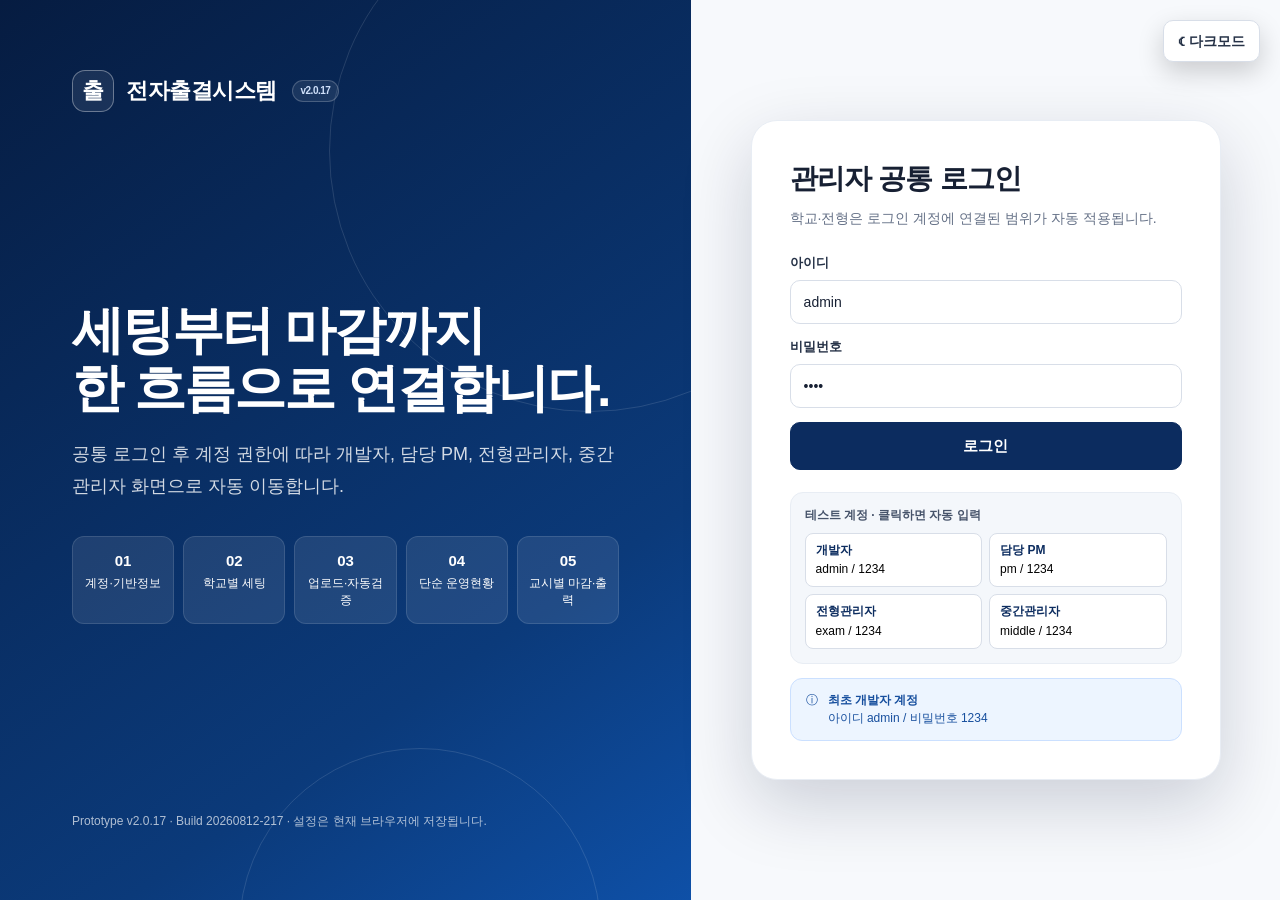
==== commit 6ab1db2b: "Update index.html" ====
--- a/index.html
+++ b/index.html
@@ -4,7 +4,7 @@
   <meta charset="utf-8" />
   <meta name="viewport" content="width=device-width, initial-scale=1" />
   <meta name="color-scheme" content="light dark" />
-  <title>전자출결시스템 관리자 테스트 페이지 v2.0.16</title>
+  <title>전자출결시스템 관리자 테스트 페이지 v2.0.17</title>
   <style>
 :root {
   --navy:#071d42;
@@ -1029,8 +1029,8 @@
 (() => {
   'use strict';
 
-  const APP_VERSION = '2.0.16';
-  const BUILD_ID = '20260812-216';
+  const APP_VERSION = '2.0.17';
+  const BUILD_ID = '20260812-217';
 
 
   const EMBEDDED_TEMPLATES = {
@@ -1481,6 +1481,8 @@
       case 'settings-locations': html=settingsPage('locations'); break;
       case 'settings-pdf': html=settingsPage('pdf'); break;
       case 'settings-pledge': html=settingsPage('pledge'); break;
+      case 'settings-answer-range': html=settingsPage('answer-range'); break;
+      case 'settings-qr': html=settingsPage('qr'); break;
       case 'terminology': html=terminologyPage(); break;
       case 'upload': html=uploadPage(); break;
       case 'dashboard': html=dashboardPage(); break;
@@ -2649,7 +2651,7 @@
   bindInputs=function(){v201BaseBindInputs();document.querySelectorAll('[data-v201-term]').forEach(el=>el.addEventListener('input',()=>{document.querySelectorAll(`[data-v201-term-preview="${el.dataset.v201Term}"]`).forEach(x=>x.textContent=el.value||DEFAULT_TERMS[el.dataset.v201Term]);}));document.querySelectorAll('[data-v201-feature]').forEach(el=>el.addEventListener('change',()=>{state.features[el.dataset.v201Feature]=el.checked;save();render();}));document.querySelectorAll('[data-v201-incident-permission]').forEach(el=>el.addEventListener('change',()=>{const id=el.dataset.v201IncidentPermission,role=el.dataset.role;state.incidentPermissions[id]=state.incidentPermissions[id]||{invigilator:false,middle:false};state.incidentPermissions[id][role]=el.checked;save();render();}));['v201-home-exam-select','v201-terms-exam-select','v201-settings-exam-select','v201-upload-exam-select','v201-result-exam-select','v201-output-exam-select'].forEach(id=>{const el=document.getElementById(id);if(el)el.addEventListener('change',()=>v201SetExam(el.value));});document.querySelectorAll('[data-v201-close-site]').forEach(el=>el.addEventListener('change',()=>{state.ui.closeSelectedSites=[...document.querySelectorAll('[data-v201-close-site]:checked')].map(x=>x.dataset.v201CloseSite);save();}));const us=document.getElementById('v201-upload-search');if(us)us.addEventListener('input',()=>{state.ui.uploadSearch=us.value;document.querySelectorAll('#v201-derived-table tbody tr').forEach(r=>r.style.display=r.textContent.toLowerCase().includes(us.value.toLowerCase())?'':'none');});document.querySelectorAll('.v201-upload-type-search').forEach(inp=>inp.addEventListener('input',()=>{const type=inp.dataset.targetType;document.querySelectorAll(`[data-v201-upload-table="${type}"] tbody tr`).forEach(r=>r.style.display=r.textContent.toLowerCase().includes(inp.value.toLowerCase())?'':'none');}));const ps=document.getElementById('v201-photo-student-search');if(ps)ps.addEventListener('input',()=>{document.querySelectorAll('.photo-candidate-button').forEach(b=>b.style.display=b.textContent.toLowerCase().includes(ps.value.toLowerCase())?'':'none');});};
   bindPageEvents=function(){v201OriginalBindPageEvents();};
 
-  render=function(){const app=document.getElementById('app');document.body.classList.toggle('dark',!!state.ui.darkMode);document.documentElement.style.colorScheme=state.ui.darkMode?'dark':'light';if(!state.session&&route!=='login')route='login';if(state.session&&route!=='login'&&!routeAllowed(route)){app.innerHTML=shell(`<div class="notice notice-danger"><span>!</span><div><b>접근 권한이 없습니다.</b></div></div>`,'접근 제한','','');bindPageEvents();return;}let out='';switch(route){case'login':out=loginPage();break;case'developer-home':out=developerHome();break;case'developer-org':out=developerOrg();break;case'developer-accounts':out=accountPage(true);break;case'pm-home':out=pmHome();break;case'accounts':out=accountPage(false);break;case'settings-basic':case'settings-locations':case'settings-features':out=settingsPage('features');break;case'settings-pdf':out=settingsPage('pdf');break;case'settings-pledge':out=settingsPage('pledge');break;case'terminology':out=terminologyPage();break;case'upload':out=uploadPage();break;case'dashboard':out=dashboardPage();break;case'mobile-operations':out=mobileOperationsPage();break;case'room-list':out=roomListPage();break;case'answer-sheet-history':out=answerSheetHistoryPage();break;case'incidents':out=incidentsPage();break;case'photo-compare':out=photoComparePage();break;case'field-attendance':out=fieldAttendancePage();break;case'field-sign':out=fieldSignPage();break;case'close':out=closePage();break;case'pdf-output':out=pdfOutputPage();break;case'pledge-output':out=v201PledgeOutputPage();break;case'downloads':out=downloadsPage();break;case'audit':out=auditPage();break;case'other-site-candidates':out=v201OtherSitePage();break;default:out=shell('<div class="notice notice-warning">접근할 수 없는 화면입니다.</div>','접근 제한','','');}app.innerHTML=out;bindPageEvents();enhanceTables(app);};
+  render=function(){const app=document.getElementById('app');document.body.classList.toggle('dark',!!state.ui.darkMode);document.documentElement.style.colorScheme=state.ui.darkMode?'dark':'light';if(!state.session&&route!=='login')route='login';if(state.session&&route!=='login'&&!routeAllowed(route)){app.innerHTML=shell(`<div class="notice notice-danger"><span>!</span><div><b>접근 권한이 없습니다.</b></div></div>`,'접근 제한','','');bindPageEvents();return;}let out='';switch(route){case'login':out=loginPage();break;case'developer-home':out=developerHome();break;case'developer-org':out=developerOrg();break;case'developer-accounts':out=accountPage(true);break;case'pm-home':out=pmHome();break;case'accounts':out=accountPage(false);break;case'settings-basic':case'settings-locations':case'settings-features':out=settingsPage('features');break;case'settings-pdf':out=settingsPage('pdf');break;case'settings-pledge':out=settingsPage('pledge');break;case'settings-answer-range':out=settingsPage('answer-range');break;case'settings-qr':out=settingsPage('qr');break;case'terminology':out=terminologyPage();break;case'upload':out=uploadPage();break;case'dashboard':out=dashboardPage();break;case'mobile-operations':out=mobileOperationsPage();break;case'room-list':out=roomListPage();break;case'answer-sheet-history':out=answerSheetHistoryPage();break;case'incidents':out=incidentsPage();break;case'photo-compare':out=photoComparePage();break;case'field-attendance':out=fieldAttendancePage();break;case'field-sign':out=fieldSignPage();break;case'close':out=closePage();break;case'pdf-output':out=pdfOutputPage();break;case'pledge-output':out=v201PledgeOutputPage();break;case'downloads':out=downloadsPage();break;case'audit':out=auditPage();break;case'other-site-candidates':out=v201OtherSitePage();break;default:out=shell('<div class="notice notice-warning">접근할 수 없는 화면입니다.</div>','접근 제한','','');}app.innerHTML=out;bindPageEvents();enhanceTables(app);};
 
   v201Normalize();
 
@@ -4291,7 +4293,84 @@
 
   const v216BindInputsBase=bindInputs;bindInputs=function(){v216BindInputsBase();const all=document.getElementById('v216-feature-all');if(all)all.addEventListener('change',()=>{const keys=['pdfUse','pledge','closing','splitInvigilator','answerSheet','remainingSeat','photoCompare','admissionPhotoConfirm','reserveRoom','otherSiteCandidates','autoAssignInvigilator','callMemo'];if(all.checked){state.features.allowUnassignedInvigilator=false;keys.forEach(k=>state.features[k]=true);}else keys.forEach(k=>state.features[k]=false);save();render();});};
 
+
   v216Normalize();
+
+  /* v2.0.17 — answer-sheet range, QR generation, split-invigilator PDF policy, incident total and barcode preview */
+  const v217Style=document.createElement('style');v217Style.id='v217-style';v217Style.textContent=`
+  .v217-range-summary{display:grid;grid-template-columns:repeat(4,minmax(0,1fr));gap:8px;margin:10px 0 14px}.v217-range-summary>div{border:1px solid var(--gray-200);background:var(--white);border-radius:11px;padding:10px}.v217-range-summary span{display:block;font-size:10px;color:var(--gray-500)}.v217-range-summary b{display:block;font-size:19px;margin-top:3px;color:var(--navy-2)}
+  .v217-range-table{min-width:920px}.v217-range-table th,.v217-range-table td{padding:7px 8px!important}.v217-range-table input{height:34px}.v217-range-count{font-weight:900;color:var(--blue);white-space:nowrap}.v217-range-error{border:1px solid #e8a2a2;background:#fff6f6;color:#9f1f1f;border-radius:10px;padding:9px 11px;margin-top:10px;font-size:11px}.v217-range-ok{border:1px solid #9bd1b2;background:#f4fff8;color:#12603b;border-radius:10px;padding:9px 11px;margin-top:10px;font-size:11px}
+  .v217-qr-feature{margin-top:12px}.v217-qr-grid{display:grid;grid-template-columns:repeat(2,minmax(0,1fr));gap:12px}.v217-qr-card{border:1px solid var(--gray-200);background:var(--white);border-radius:14px;padding:12px;display:grid;grid-template-columns:150px minmax(0,1fr);gap:12px;align-items:start}.v217-qr-preview{width:150px;height:150px;border:1px solid var(--gray-200);border-radius:10px;background:#fff;display:grid;place-items:center;overflow:hidden}.v217-qr-preview canvas,.v217-qr-preview img{max-width:138px!important;max-height:138px!important}.v217-qr-meta{display:grid;gap:8px;min-width:0}.v217-qr-meta .field{margin:0}.v217-qr-type{display:inline-flex;align-items:center;width:max-content;border-radius:999px;padding:4px 8px;background:var(--blue-2);color:var(--blue);font-size:10px;font-weight:900}.v217-qr-actions{display:flex;gap:7px;flex-wrap:wrap}.v217-qr-toolbar{display:flex;align-items:center;justify-content:space-between;gap:10px;margin-bottom:12px}.v217-qr-toolbar .small{max-width:720px}
+  .v217-qr-disabled{opacity:.58;filter:grayscale(.35)}.v217-pdf-locked{border:1px solid var(--gray-200);background:var(--gray-100);border-radius:12px;padding:12px}.v217-pdf-locked-grid{display:grid;grid-template-columns:repeat(3,minmax(0,1fr));gap:8px;margin-top:10px}.v217-pdf-locked .policy-btn[disabled]{cursor:not-allowed;opacity:.5}.v217-pdf-locked .policy-btn.active{opacity:1;border-color:var(--blue);background:var(--blue-2)}
+  .v217-barcode-sheet{display:grid;grid-template-columns:1fr 1fr;gap:14px}.v217-barcode-card{border:1px solid var(--gray-200);border-radius:12px;background:#fff;padding:16px}.v217-barcode-code{font-size:17px;font-weight:900;letter-spacing:2px;text-align:center;margin-top:8px}.v217-answer-photo{min-height:220px;border:1px solid #d5dbe3;background:linear-gradient(#fff,#f3f5f8);padding:18px;position:relative}.v217-answer-photo:before{content:'';display:block;height:64px;background:repeating-linear-gradient(90deg,#111 0 2px,transparent 2px 5px,#111 5px 6px,transparent 6px 10px);margin-bottom:16px}.v217-answer-photo .line{height:24px;border-bottom:1px solid #c9cfd8;font-size:10px;color:#7a8492}
+  body.dark .v217-qr-card,body.dark .v217-range-summary>div,body.dark .v217-barcode-card{background:var(--gray-100);border-color:var(--gray-200)}
+  @media(max-width:1100px){.v217-qr-grid{grid-template-columns:1fr}.v217-range-summary{grid-template-columns:repeat(2,minmax(0,1fr))}}@media(max-width:680px){.v217-qr-card{grid-template-columns:1fr}.v217-qr-preview{margin:auto}.v217-barcode-sheet{grid-template-columns:1fr}}
+  `;document.head.appendChild(v217Style);
+
+  function v217ExamId(){try{return v201CurrentExamId();}catch(e){return currentExam()?.id||state.exams?.[0]?.id||'default';}}
+  function v217DefaultRanges(){
+    const rows=state.uploadRows?.candidate||[];const seen=new Map();
+    rows.forEach(r=>{const code=String(r['계열코드']||r['계열']||'').trim(),name=String(r['계열명']||r['계열']||'').trim();if(code||name)seen.set(code||name,{trackCode:code||String(seen.size+1),trackName:name||`계열 ${seen.size+1}`});});
+    const base=seen.size?[...seen.values()]:[{trackCode:'1',trackName:'인문'},{trackCode:'2',trackName:'자연'},{trackCode:'3',trackName:'예체능'}];
+    return base.map((x,i)=>({id:`R${i+1}`,trackCode:x.trackCode,trackName:x.trackName,start:String((i+1)*100000),end:String((i+1)*100000+9999)}));
+  }
+  function v217DefaultQrItems(){
+    const exam=v201ExamList?.().find(e=>e.id===v217ExamId())||currentExam()||{id:v217ExamId(),name:state.selection};
+    const root='https://hellosingho03-hue.github.io/Electronic_attendance/';
+    const items=[{id:'main',type:'공통',title:`${exam.name} 전자출결`,url:`${root}?exam=${encodeURIComponent(exam.id)}#/login`}];
+    const sites=['본교 제1고사장','본교 제2고사장','예비고사장'];
+    sites.forEach((site,i)=>items.push({id:`site${i+1}`,type:'고사장',title:site,url:`${root}?exam=${encodeURIComponent(exam.id)}&site=${encodeURIComponent(site)}#/mobile-operations`}));
+    let rooms=[];
+    (state.uploadRows?.candidate||[]).forEach(r=>{const code=String(r['고사실코드']||'').trim(),name=String(r['고사실명']||r['고사실']||'').trim();if((code||name)&&!rooms.some(x=>x.code===code&&x.name===name))rooms.push({code:code||name,name:name||code});});
+    if(!rooms.length)rooms=[{code:'11001',name:'학림관 J411'},{code:'11002',name:'학림관 J409'},{code:'21001',name:'혜화관 423'}];
+    rooms.slice(0,8).forEach((r,i)=>items.push({id:`room${i+1}`,type:'고사실',title:r.name,url:`${root}?exam=${encodeURIComponent(exam.id)}&room=${encodeURIComponent(r.code)}#/field-attendance`}));
+    return items;
+  }
+  function v217Normalize(){
+    state.schemaVersion=Math.max(Number(state.schemaVersion||0),23);state.features=state.features||{};state.ui=state.ui||{};
+    if(state.features.qrGenerate===undefined)state.features.qrGenerate=false;
+    state.answerSheetRanges=state.answerSheetRanges||{};const eid=v217ExamId();if(!Array.isArray(state.answerSheetRanges[eid])||!state.answerSheetRanges[eid].length)state.answerSheetRanges[eid]=v217DefaultRanges();
+    state.qrConfigs=state.qrConfigs||{};if(!Array.isArray(state.qrConfigs[eid])||!state.qrConfigs[eid].length)state.qrConfigs[eid]=v217DefaultQrItems();
+    if(!state.features.splitInvigilator){state.pdf.signaturePolicy='primary';state.pdf.showRoleLabel=false;}
+  }
+  function v217Ranges(){v217Normalize();return state.answerSheetRanges[v217ExamId()];}
+  function v217RangeCount(r){if(!/^\d+$/.test(r.start||'')||!/^\d+$/.test(r.end||''))return '-';const a=Number(r.start),b=Number(r.end);return b>=a?fmt(b-a+1):'-';}
+  function v217RangeErrors(ranges){const out=[];ranges.forEach((r,i)=>{if(!r.trackName?.trim())out.push(`${i+1}행 계열명이 없습니다.`);if(!/^\d+$/.test(r.start||'')||!/^\d+$/.test(r.end||''))out.push(`${i+1}행 시작·끝 번호는 숫자만 입력합니다.`);else if(Number(r.end)<Number(r.start))out.push(`${i+1}행 끝 번호가 시작 번호보다 작습니다.`);});const valid=ranges.map((r,i)=>({i,a:Number(r.start),b:Number(r.end)})).filter(x=>Number.isFinite(x.a)&&Number.isFinite(x.b)&&x.b>=x.a).sort((a,b)=>a.a-b.a);for(let i=1;i<valid.length;i++)if(valid[i].a<=valid[i-1].b)out.push(`${valid[i-1].i+1}행과 ${valid[i].i+1}행의 답안지 번호 범위가 겹칩니다.`);return out;}
+  function v217AnswerRangeBody(){
+    const ranges=v217Ranges(),errors=v217RangeErrors(ranges),total=ranges.reduce((s,r)=>{const c=v217RangeCount(r);return s+(c==='-'?0:Number(String(c).replaceAll(',','')))},0);
+    return `<div class="v217-range-summary"><div><span>계열 범위</span><b>${ranges.length}개</b></div><div><span>전체 답안지 수</span><b>${fmt(total)}</b></div><div><span>중복 범위</span><b>${errors.filter(x=>x.includes('겹칩니다')).length}건</b></div><div><span>현재 전형</span><b style="font-size:13px">${esc(state.selection)}</b></div></div><section class="setting-section"><div class="setting-section-head"><div><h3 class="setting-section-title">계열별 답안지 고유번호 범위</h3><div class="setting-section-desc">시작 번호와 끝 번호를 지정하면 계열별 답안지 번호 사용범위를 관리할 수 있습니다.</div></div><button class="btn" data-action="v217-add-answer-range">+ 계열 범위 추가</button></div><div class="table-wrap"><table class="v217-range-table"><thead><tr><th>순서</th><th>계열코드</th><th>계열명</th><th>시작 답안지 번호</th><th>끝 답안지 번호</th><th>사용 가능 수량</th><th>관리</th></tr></thead><tbody>${ranges.map((r,i)=>`<tr><td>${i+1}</td><td><input class="input" data-v217-range="${i}" data-field="trackCode" value="${esc(r.trackCode)}"></td><td><input class="input" data-v217-range="${i}" data-field="trackName" value="${esc(r.trackName)}"></td><td><input class="input" inputmode="numeric" data-v217-range="${i}" data-field="start" value="${esc(r.start)}"></td><td><input class="input" inputmode="numeric" data-v217-range="${i}" data-field="end" value="${esc(r.end)}"></td><td class="v217-range-count">${v217RangeCount(r)}</td><td><button class="btn btn-sm btn-red" data-action="v217-remove-answer-range" data-index="${i}" ${ranges.length<=1?'disabled':''}>삭제</button></td></tr>`).join('')}</tbody></table></div>${errors.length?`<div class="v217-range-error"><b>범위 확인 필요</b><br>${errors.map(esc).join('<br>')}</div>`:`<div class="v217-range-ok">계열별 답안지 번호 범위가 정상입니다.</div>`}</section>`;
+  }
+  function v217Hash(text){let h=2166136261;for(let i=0;i<text.length;i++){h^=text.charCodeAt(i);h=Math.imul(h,16777619);}return h>>>0;}
+  function v217QrFallback(text){const n=25,seed=v217Hash(text);let cells='';for(let y=0;y<n;y++)for(let x=0;x<n;x++){const finder=(x<7&&y<7)||(x>=n-7&&y<7)||(x<7&&y>=n-7);const bit=finder?((x===0||y===0||x===6||y===6)||(x>=2&&x<=4&&y>=2&&y<=4)):(((x*13+y*7+seed+((seed>>(x%16))&255))%5)<2);if(bit)cells+=`<rect x="${x}" y="${y}" width="1" height="1"/>`;}const svg=`<svg xmlns="http://www.w3.org/2000/svg" viewBox="-2 -2 ${n+4} ${n+4}"><rect x="-2" y="-2" width="${n+4}" height="${n+4}" fill="white"/><g fill="#111">${cells}</g></svg>`;return `data:image/svg+xml;charset=utf-8,${encodeURIComponent(svg)}`;}
+  function v217QrBody(){v217Normalize();const items=state.qrConfigs[v217ExamId()];return `<div class="v217-qr-toolbar"><div><h3 class="setting-section-title">전자출결 QR 관리</h3><div class="small muted">전자출결 공통주소, 고사장, 고사실 주소를 자동 생성하고 제목·주소를 편집한 뒤 이미지로 다운로드합니다.</div></div><div class="v217-qr-actions"><button class="btn" data-action="v217-reset-qr">현재 전형 기준 자동생성</button><button class="btn btn-primary" data-action="v217-save-qr">QR 설정 저장</button></div></div><div class="v217-qr-grid">${items.map((item,i)=>`<section class="v217-qr-card"><div class="v217-qr-preview" data-v217-qr-code="${esc(item.id)}" data-value="${esc(item.url)}"><img src="${v217QrFallback(item.url)}" alt="${esc(item.title)} QR"></div><div class="v217-qr-meta"><span class="v217-qr-type">${esc(item.type)}</span><div class="field"><label>표시 제목</label><input class="input" data-v217-qr-index="${i}" data-field="title" value="${esc(item.title)}"></div><div class="field"><label>연결 주소</label><input class="input" data-v217-qr-index="${i}" data-field="url" value="${esc(item.url)}"></div><div class="v217-qr-actions"><button class="btn btn-sm" data-action="v217-download-qr" data-index="${i}">이미지 다운로드</button><button class="btn btn-sm" data-action="v217-copy-qr" data-index="${i}">주소 복사</button></div></div></section>`).join('')}</div>`;}
+  function v217ReadRanges(){const ranges=v217Ranges();document.querySelectorAll('[data-v217-range]').forEach(el=>{const i=Number(el.dataset.v217Range),field=el.dataset.field;if(ranges[i])ranges[i][field]=el.value.trim();});return ranges;}
+  function v217ReadQr(){const items=state.qrConfigs[v217ExamId()];document.querySelectorAll('[data-v217-qr-index]').forEach(el=>{const i=Number(el.dataset.v217QrIndex),field=el.dataset.field;if(items[i])items[i][field]=el.value.trim();});return items;}
+  function v217EnsureQrLib(){if(window.QRCode)return Promise.resolve(true);if(window.__v217QrPromise)return window.__v217QrPromise;window.__v217QrPromise=new Promise(resolve=>{const s=document.createElement('script');s.src='https://cdnjs.cloudflare.com/ajax/libs/qrcodejs/1.0.0/qrcode.min.js';s.onload=()=>resolve(true);s.onerror=()=>resolve(false);document.head.appendChild(s);setTimeout(()=>resolve(!!window.QRCode),5000);});return window.__v217QrPromise;}
+  async function v217RenderQr(){if(route!=='settings-qr')return;const ok=await v217EnsureQrLib();if(!ok)return;document.querySelectorAll('[data-v217-qr-code]').forEach(el=>{const text=el.dataset.value||'';el.innerHTML='';try{new QRCode(el,{text,width:138,height:138,colorDark:'#111111',colorLight:'#ffffff',correctLevel:QRCode.CorrectLevel.M});}catch(e){el.innerHTML=`<img src="${v217QrFallback(text)}" alt="QR">`;}});}
+  async function v217DownloadQr(index){const items=v217ReadQr(),item=items[index];if(!item)return;await v217RenderQr();const host=document.querySelector(`[data-v217-qr-code="${CSS.escape(item.id)}"]`),canvas=host?.querySelector('canvas'),img=host?.querySelector('img');let url=canvas?.toDataURL('image/png')||img?.src||v217QrFallback(item.url),ext=url.startsWith('data:image/svg')?'svg':'png';const a=document.createElement('a');a.href=url;a.download=`${(item.title||'전자출결_QR').replace(/[\\/:*?"<>|]/g,'_')}.${ext}`;document.body.appendChild(a);a.click();a.remove();}
+
+  const v217SettingsNavBase=settingsNav;
+  settingsNav=function(active){v217Normalize();const tabs=[['features','기능','settings-features'],['terms','학교별 명칭','terminology']];if(state.features.answerSheet)tabs.push(['answer-range','답안지 범위지정','settings-answer-range']);if(state.features.pdfUse)tabs.push(['pdf','PDF 편집','settings-pdf']);if(state.features.pledge)tabs.push(['pledge','각서 편집','settings-pledge']);if(state.features.qrGenerate)tabs.push(['qr','QR 관리','settings-qr']);return `<div class="v210-settings-tabs">${tabs.map(([k,l,r])=>`<button class="tab ${active===k?'active':''}" data-route="${r}">${l}</button>`).join('')}</div>`;};
+  const v217SettingsPageBase=settingsPage;
+  settingsPage=function(tab){v217Normalize();if(tab==='answer-range'&&!state.features.answerSheet)tab='features';if(tab==='qr'&&!state.features.qrGenerate)tab='features';if(!['answer-range','qr'].includes(tab))return v217SettingsPageBase(tab);const body=tab==='answer-range'?v217AnswerRangeBody():v217QrBody(),action=tab==='answer-range'?'<button class="btn btn-primary" data-action="v217-save-answer-ranges">답안지 범위 저장</button>':'<button class="btn btn-primary" data-action="v217-save-qr">QR 설정 저장</button>';return shell(`<div class="v201-context-bar"><div class="field"><label>전형 선택</label>${v201ExamSelect('v201-settings-exam-select')}</div><span class="badge badge-blue">전형별 설정값</span></div><section class="card">${settingsNav(tab)}<div class="card-body">${body}</div></section>`,'설정값 관리',`${state.school.name} · ${state.selection} 전형 설정값을 관리합니다.`,action);};
+  const v217NavActiveBase=navItemActive;navItemActive=function(r){if(r==='settings-features'||r==='settings-basic')return ['settings-basic','settings-features','settings-locations','settings-pdf','settings-pledge','terminology','settings-answer-range','settings-qr'].includes(route);return v217NavActiveBase(r);};
+  const v217AllowedBase=allowedRoutesFor;allowedRoutesFor=function(role){let list=v217AllowedBase(role).slice();list=list.filter(r=>state.features.answerSheet||r!=='answer-sheet-history');if(role==='pm'){if(state.features.answerSheet&&!list.includes('settings-answer-range'))list.push('settings-answer-range');if(state.features.qrGenerate&&!list.includes('settings-qr'))list.push('settings-qr');}return [...new Set(list)];};
+  const v217MenusBase=menus;menus=function(){const groups=v217MenusBase().map(([g,items])=>[g,items.map(x=>x.slice()).filter(x=>state.features.answerSheet||x[0]!=='answer-sheet-history')]);return groups;};
+  const v217ResultsFilesBase=v214ResultsFiles;v214ResultsFiles=function(){const rows=v217ResultsFilesBase();return state.features.answerSheet?rows:rows.filter(x=>x[3]!=='answerSheet');};
+  const v217AnswerHistoryBase=answerSheetHistoryPage;answerSheetHistoryPage=function(){if(!state.features.answerSheet)return shell('<div class="notice notice-warning"><span>!</span><div><b>답안지 기능이 꺼져 있습니다.</b><br>설정값의 기능 탭에서 답안지를 사용으로 변경하면 이력 메뉴가 표시됩니다.</div></div>','답안지 이력','','');return v217AnswerHistoryBase();};
+
+  const v217SettingsFeaturesBase=settingsFeatures;settingsFeatures=function(){v217Normalize();let html=v217SettingsFeaturesBase();html=html.replace(/<div class="v216-feature-note">[\s\S]*?<\/div>\s*/, '');const qr=`<section class="setting-section v217-qr-feature"><div class="setting-section-head"><div><h3 class="setting-section-title">QR 생성</h3><div class="setting-section-desc">전자출결 공통주소와 고사장·고사실별 접속주소를 QR 이미지로 생성합니다.</div></div></div><label class="v208-feature-card ${state.features.qrGenerate?'on':''}"><span class="switch"><input type="checkbox" data-v217-feature="qrGenerate" ${state.features.qrGenerate?'checked':''}><span></span></span><div><b>QR 생성 사용</b><div class="desc">사용 시 설정값에 QR 관리 탭이 나타나고 주소 편집·이미지 다운로드가 가능합니다.</div></div></label></section>`;return html+qr;};
+  const v217SignaturePolicyLabelBase=signaturePolicyLabel;signaturePolicyLabel=function(){return state.features.splitInvigilator?v217SignaturePolicyLabelBase():'감독관 이름만';};
+  const v217SettingsPdfBase=settingsPdf;settingsPdf=function(){v217Normalize();if(state.features.splitInvigilator)return v217SettingsPdfBase();state.pdf.signaturePolicy='primary';state.pdf.showRoleLabel=false;const html=v217SettingsPdfBase(),doc=new DOMParser().parseFromString(`<div id="v217-pdf-root">${html}</div>`,'text/html'),root=doc.getElementById('v217-pdf-root'),target=[...root.querySelectorAll('.pdf-control-card')].find(x=>x.textContent.includes('감독관 서명'));if(target)target.innerHTML=`<div class="v217-pdf-locked"><div class="setting-section-head"><div><h3 class="setting-section-title">감독관 서명 처리</h3><div class="setting-section-desc">정·부 감독관 구분을 사용하지 않아 역할 선택은 제한되고 감독관 이름만 출력합니다.</div></div><span class="badge badge-gray">역할 구분 미사용</span></div><div class="v217-pdf-locked-grid"><button class="policy-btn active" disabled><b>감독관 이름만</b><span>역할명 없이 이름과 서명란 출력</span></button><button class="policy-btn" disabled><b>정감독관만</b><span>정·부 감독관 기능 사용 시 선택 가능</span></button><button class="policy-btn" disabled><b>정·부 감독관</b><span>정·부 감독관 기능 사용 시 선택 가능</span></button></div></div>`;return root.innerHTML;};
+
+  incidentsPage=function(){const configs=activeIncidentTypes(),enabled=[['all','전체'],...configs.map(x=>[x.name,x.name])];if(!enabled.some(([v])=>v===state.ui.incidentFilter))state.ui.incidentFilter='all';const allRows=[['21330061','김하늘','학림관 J411','1교시',configs[0]?.name||'신분증 미소지','사진 비교 필요','10:02'],['21410057','박서준','학림관 J409','1교시',configs[3]?.name||'부정행위','전형관리자 확인','10:18'],['21890862','이민지','혜화관 423','2교시',configs[1]?.name||'중도퇴실','처리 완료','13:42'],['21930211','최유나','학림관 J414','1교시',configs[0]?.name||'신분증 미소지','현장사진 등록','10:50'],['21950008','정서윤','혜화관 431','2교시',configs[2]?.name||'소음발생','현장 조치 완료','13:55']],rows=state.ui.incidentFilter==='all'?allRows:allRows.filter(r=>r[4]===state.ui.incidentFilter),totalCount=configs.reduce((s,x)=>s+Number(x.count||0),0),countFor=x=>x==='all'?totalCount:(configs.find(c=>c.name===x)?.count||0),cards=enabled.slice(0,5).map(([v,l])=>`<button class="v205-incident-count-card ${state.ui.incidentFilter===v?'active':''}" data-action="v205-incident-count" data-incident-filter="${esc(v)}"><div class="top"><b>${esc(l)}</b><span class="badge badge-blue">조회</span></div><div class="count">${countFor(v)}</div><div class="hint">숫자를 누르면 해당 목록으로 이동</div></button>`).join(''),manage=r=>`<button class="btn btn-sm" data-action="incident-detail">상세</button> <button class="btn btn-sm" data-action="open-photo-candidate" data-photo-candidate="${r[0]}">사진 비교</button>`;return shell(`${isRole('pm','exam')?`<div class="photo-access-banner"><span>담당 PM과 ${term('examManager')}는 특이사항에서 사진 비교 화면을 함께 조회할 수 있습니다.</span><button class="btn btn-sm" data-route="photo-compare">사진 비교 화면</button></div>`:''}<div class="grid grid-5" style="margin-bottom:14px">${cards}</div><section class="card"><div class="card-header"><div><div class="card-title">특이사항 학생 모아보기</div><div class="card-sub">상단 전체 인원은 유형 선택과 관계없이 유지되며, 목록만 선택 유형으로 필터링됩니다.</div></div><button class="btn">집계 다운로드</button></div><div class="card-body"><div class="incident-filter-bar"><b class="small">유형</b>${enabled.map(([value,label])=>`<button class="incident-filter-btn ${state.ui.incidentFilter===value?'active':''}" data-incident-filter="${esc(value)}">${esc(label)}<span class="count">${countFor(value)}건</span></button>`).join('')}</div><div class="table-wrap"><table><thead><tr><th>수험번호</th><th>성명</th><th>${term('examRoom')}</th><th>교시</th><th>유형</th><th>처리상태</th><th>발생시각</th><th>관리</th></tr></thead><tbody>${rows.map(r=>`<tr>${r.map((v,j)=>`<td>${j===5?`<span class="badge ${v.includes('완료')?'badge-green':'badge-orange'}">${esc(v)}</span>`:esc(v)}</td>`).join('')}<td>${manage(r)}</td></tr>`).join('')||'<tr><td colspan="8" class="text-center muted">선택한 유형의 특이사항이 없습니다.</td></tr>'}</tbody></table></div></div></section>`,'특이사항','사고유형별 대상자를 건수 버튼과 목록에서 함께 확인합니다.',`<button class="btn" data-route="photo-compare">사진 비교</button>`);};
+  function v217BarcodeSvg(code){const chars=String(code||'1000'),bars=[];let x=8;for(let i=0;i<chars.length*7+32;i++){const c=chars.charCodeAt(i%chars.length),w=1+((c+i*3)%3),gap=1+((c+i)%2);bars.push(`<rect x="${x}" y="10" width="${w}" height="${52+((i%4)*4)}"/>`);x+=w+gap;}return `<svg xmlns="http://www.w3.org/2000/svg" viewBox="0 0 ${x+8} 82" style="width:100%;max-width:360px;height:118px;background:#fff"><rect width="100%" height="100%" fill="#fff"/><g fill="#111">${bars.join('')}</g><text x="50%" y="78" text-anchor="middle" font-family="monospace" font-size="10" letter-spacing="3">${esc(chars)}</text></svg>`;}
+  v213AnswerImage=function(index){const row=v213AnswerRecognitionObjects()[index]||v213AnswerRecognitionObjects()[0];return `<div class="v217-barcode-sheet"><div class="v217-barcode-card"><h3 style="margin:0 0 8px">바코드 이미지</h3><div class="small muted">${esc(row.바코드이미지)}</div>${v217BarcodeSvg(row.답안지)}<div class="v217-barcode-code">${esc(row.답안지)}</div></div><div class="v217-barcode-card"><h3 style="margin:0 0 8px">답안지 촬영이미지</h3><div class="small muted">${esc(row.촬영이미지||'촬영 전')}</div><div class="v217-answer-photo"><div class="line">전형 ${esc(row.전형)}</div><div class="line">계열 ${esc(row.계열)} · 과목 ${esc(row.과목)}</div><div class="line">고사실 ${esc(row.고사실명)}</div><div class="line">수험번호 ${esc(row.수험번호||'-')} · ${esc(row.수험생||'-')}</div><div class="line">분배상태 ${esc(row.분배상태)}</div></div></div></div>`;};
+
+  const v217BindActionsBase=bindActions;bindActions=function(){v217BindActionsBase();document.querySelectorAll('[data-action="v217-add-answer-range"]').forEach(x=>x.addEventListener('click',()=>{const rows=v217ReadRanges();rows.push({id:`R${Date.now()}`,trackCode:'',trackName:'',start:'',end:''});save();render();}));document.querySelectorAll('[data-action="v217-remove-answer-range"]').forEach(x=>x.addEventListener('click',()=>{const rows=v217ReadRanges();rows.splice(Number(x.dataset.index),1);save();render();}));document.querySelectorAll('[data-action="v217-save-answer-ranges"]').forEach(x=>x.addEventListener('click',()=>{const rows=v217ReadRanges(),errors=v217RangeErrors(rows);if(errors.length){render();toast('답안지 범위의 오류를 확인해주세요.','warning');return;}save();toast('계열별 답안지 범위를 저장했습니다.','success');render();}));document.querySelectorAll('[data-action="v217-save-qr"]').forEach(x=>x.addEventListener('click',()=>{v217ReadQr();save();toast('QR 제목과 연결주소를 저장했습니다.','success');render();}));document.querySelectorAll('[data-action="v217-reset-qr"]').forEach(x=>x.addEventListener('click',()=>{state.qrConfigs[v217ExamId()]=v217DefaultQrItems();save();render();toast('현재 전형과 장소정보 기준으로 QR을 다시 생성했습니다.','success');}));document.querySelectorAll('[data-action="v217-download-qr"]').forEach(x=>x.addEventListener('click',()=>v217DownloadQr(Number(x.dataset.index))));document.querySelectorAll('[data-action="v217-copy-qr"]').forEach(x=>x.addEventListener('click',async()=>{const item=v217ReadQr()[Number(x.dataset.index)];if(!item)return;try{await navigator.clipboard.writeText(item.url);toast('QR 연결주소를 복사했습니다.','success');}catch(e){toast(item.url,'info');}}));};
+  const v217BindInputsBase=bindInputs;bindInputs=function(){v217BindInputsBase();document.querySelectorAll('[data-v217-feature]').forEach(el=>el.addEventListener('change',()=>{state.features[el.dataset.v217Feature]=el.checked;save();render();}));const split=document.querySelector('[data-v208-feature="splitInvigilator"]');if(split)split.addEventListener('change',()=>{if(!split.checked){state.pdf.signaturePolicy='primary';state.pdf.showRoleLabel=false;}save();});const answer=document.querySelector('[data-v208-feature="answerSheet"]');if(answer)answer.addEventListener('change',()=>{if(!answer.checked&&route==='settings-answer-range')navTo('settings-features');});const all=document.getElementById('v216-feature-all');if(all)all.addEventListener('change',()=>{state.features.qrGenerate=all.checked;save();});document.querySelectorAll('[data-v217-range]').forEach(el=>el.addEventListener('change',()=>{const rows=v217Ranges(),i=Number(el.dataset.v217Range);if(rows[i])rows[i][el.dataset.field]=el.value.trim();save();render();}));document.querySelectorAll('[data-v217-qr-index]').forEach(el=>el.addEventListener('change',()=>{const items=state.qrConfigs[v217ExamId()],i=Number(el.dataset.v217QrIndex);if(items[i])items[i][el.dataset.field]=el.value.trim();save();render();}));};
+  const v217BindPageEventsBase=bindPageEvents;bindPageEvents=function(){v217BindPageEventsBase();if(route==='settings-qr')setTimeout(v217RenderQr,0);};
+  v217Normalize();
 
   v215Normalize();
 
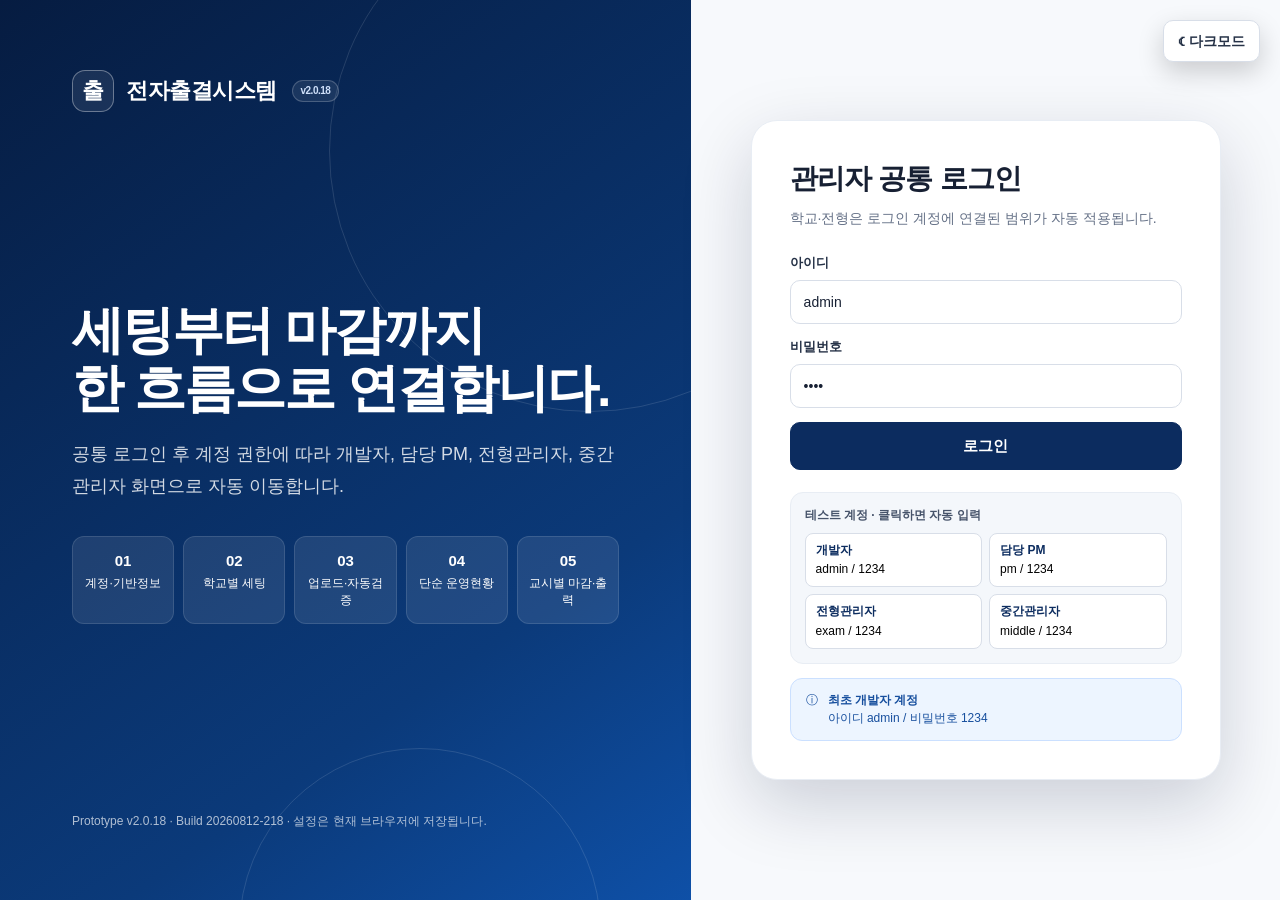
==== commit 0481eed0: "Add files via upload" ====
--- a/index.html
+++ b/index.html
@@ -4,7 +4,7 @@
   <meta charset="utf-8" />
   <meta name="viewport" content="width=device-width, initial-scale=1" />
   <meta name="color-scheme" content="light dark" />
-  <title>전자출결시스템 관리자 테스트 페이지 v2.0.17</title>
+  <title>전자출결시스템 관리자 테스트 페이지 v2.0.18</title>
   <style>
 :root {
   --navy:#071d42;
@@ -1029,8 +1029,8 @@
 (() => {
   'use strict';
 
-  const APP_VERSION = '2.0.17';
-  const BUILD_ID = '20260812-217';
+  const APP_VERSION = '2.0.18';
+  const BUILD_ID = '20260812-218';
 
 
   const EMBEDDED_TEMPLATES = {
@@ -4059,7 +4059,7 @@
   const v214SettingsFeaturesBase=settingsFeatures;
   settingsFeatures=function(){
     let html=v214SettingsFeaturesBase();
-    return html.replaceAll(' ','').replaceAll('Â·','·').replaceAll('â†’','→').replaceAll('â€¢','·').replaceAll('ðŸ','').replace(/\s{3,}/g,'  ');
+    return html.replaceAll('�','').replaceAll('Â·','·').replaceAll('â†’','→').replaceAll('â€¢','·').replaceAll('ðŸ','').replace(/\s{3,}/g,'  ');
   };
 
   function v214ResetScopeOptions(includeAccounts=true){
@@ -4372,6 +4372,123 @@
   const v217BindPageEventsBase=bindPageEvents;bindPageEvents=function(){v217BindPageEventsBase();if(route==='settings-qr')setTimeout(v217RenderQr,0);};
   v217Normalize();
 
+
+
+  /* v2.0.18 — account exam filter, QR room list/ZIP, incident filters, close cancel */
+  const v218Style=document.createElement('style');v218Style.id='v218-style';v218Style.textContent=`
+  .v218-account-exam-filter{display:grid;grid-template-columns:minmax(260px,420px) 1fr auto;gap:12px;align-items:end;border:1px solid var(--gray-200);background:linear-gradient(135deg,#f5f9ff,#fff);border-radius:14px;padding:12px 14px;margin-bottom:12px}.v218-account-exam-filter .summary{font-size:11px;color:var(--gray-600);padding-bottom:9px}.v218-account-exam-filter .badge{margin-bottom:7px}
+  .v218-qr-toolbar{display:grid;grid-template-columns:150px minmax(180px,1fr) minmax(180px,1fr) minmax(220px,1.3fr) auto;gap:9px;align-items:end;margin-bottom:12px}.v218-qr-actions{display:flex;gap:6px;justify-content:flex-end;flex-wrap:wrap}.v218-qr-summary{display:flex;gap:8px;flex-wrap:wrap;margin:0 0 10px}.v218-qr-table{min-width:1480px}.v218-qr-table th,.v218-qr-table td{padding:7px 8px!important;vertical-align:middle}.v218-qr-table .title-input{min-width:180px}.v218-qr-table .url-input{min-width:330px;font-size:10px}.v218-qr-type{display:inline-flex;border-radius:999px;padding:4px 8px;font-size:10px;font-weight:900;background:#e8f1ff;color:#185fb6}.v218-qr-type.site{background:#e7f7ee;color:#137644}.v218-qr-type.room{background:#fff2dc;color:#a76500}.v218-qr-preview-modal{text-align:center}.v218-qr-preview-modal img{width:280px;height:280px;object-fit:contain;border:1px solid #dce2ea;border-radius:16px;padding:14px;background:#fff}.v218-qr-path{margin-top:10px;border-radius:10px;background:var(--gray-100);padding:9px;font-size:10.5px;word-break:break-all}
+  .v218-feature-grid{display:grid;grid-template-columns:repeat(4,minmax(0,1fr));gap:8px}.v218-feature-grid .v208-feature-card{min-height:82px}.v218-feature-all{display:flex;align-items:center;gap:9px;border:1px solid var(--gray-300);background:var(--white);border-radius:10px;padding:7px 10px}.v218-feature-note{border:1px solid #c9dbf5;background:#f2f7ff;color:#245b96;border-radius:11px;padding:9px 11px;margin-bottom:10px;font-size:11px}.v218-incident-filter{display:grid;grid-template-columns:180px 180px minmax(260px,1fr) auto;gap:8px;align-items:end;border:1px solid var(--gray-200);background:var(--gray-100);border-radius:12px;padding:10px;margin-bottom:12px}.v218-incident-table{min-width:1120px}.v218-session-grid{display:grid;grid-template-columns:repeat(4,minmax(0,1fr));gap:9px;margin-bottom:14px}.v218-session-card{border:1px solid var(--gray-300);background:var(--white);border-radius:13px;padding:10px;display:grid;gap:8px}.v218-session-card.active{border-color:var(--blue);box-shadow:0 0 0 2px rgba(38,113,214,.12)}.v218-session-main{border:0;background:transparent;text-align:left;cursor:pointer;padding:0;color:inherit}.v218-session-main span,.v218-session-main b,.v218-session-main small{display:block}.v218-session-main b{font-size:14px;margin-top:4px}.v218-session-main small{font-size:10px;color:var(--gray-500);margin-top:3px}.v218-session-cancel{width:100%;border:1px solid #e5a3a3;background:#fff5f5;color:#b12c2c;border-radius:8px;padding:6px 8px;font-size:10.5px;font-weight:900;cursor:pointer}.v218-session-cancel:disabled{opacity:.45;cursor:not-allowed}.v218-session-status{display:flex;justify-content:space-between;align-items:center;font-size:10px;color:var(--gray-600)}
+  body.dark .v218-account-exam-filter,body.dark .v218-qr-preview-modal img,body.dark .v218-session-card,body.dark .v218-feature-all{background:#111d2c;border-color:#2e4059}.dark .v218-incident-filter{background:#172437;border-color:#2e4059}
+  @media(max-width:1100px){.v218-feature-grid{grid-template-columns:repeat(2,minmax(0,1fr))}.v218-qr-toolbar{grid-template-columns:1fr 1fr}.v218-account-exam-filter{grid-template-columns:1fr}.v218-session-grid{grid-template-columns:repeat(2,minmax(0,1fr))}}@media(max-width:680px){.v218-feature-grid,.v218-session-grid,.v218-qr-toolbar,.v218-incident-filter{grid-template-columns:1fr}}
+  `;document.head.appendChild(v218Style);
+
+  function v218Normalize(){
+    state.schemaVersion=Math.max(Number(state.schemaVersion||0),23);state.ui=state.ui||{};state.features=state.features||{};
+    state.ui.v218AccountExam=state.ui.v218AccountExam||'all';state.ui.v218QrType=state.ui.v218QrType||'all';state.ui.v218QrSite=state.ui.v218QrSite||'all';state.ui.v218QrRoom=state.ui.v218QrRoom||'all';state.ui.v218QrSearch=state.ui.v218QrSearch||'';state.ui.v218IncidentStatus=state.ui.v218IncidentStatus||'all';state.ui.v218IncidentSearch=state.ui.v218IncidentSearch||'';
+    if(state.features.qrGenerate===undefined)state.features.qrGenerate=false;
+    state.features.autoAssignInvigilator=false;delete state.features.invigilatorIdsPerRoom;
+    const active=v210SelectableExams();if(state.ui.v218AccountExam!=='all'&&!active.some(e=>e.id===state.ui.v218AccountExam))state.ui.v218AccountExam='all';
+  }
+
+  /* PM account filtering by exam */
+  const v218AccountPageBase=accountPage;
+  accountPage=function(developerOnly){
+    v218Normalize();if(developerOnly||!isRole('pm'))return v218AccountPageBase(developerOnly);
+    const exams=v210SelectableExams(),filter=state.ui.v218AccountExam||'all',original=state.accounts;
+    if(filter!=='all')state.accounts=original.filter(a=>!managedAccountRoles().includes(a.role)||(a.examIds||[]).includes(filter));
+    let html=v218AccountPageBase(false);state.accounts=original;
+    const selected=exams.find(e=>e.id===filter),count=filter==='all'?original.filter(a=>managedAccountRoles().includes(a.role)).length:original.filter(a=>managedAccountRoles().includes(a.role)&&(a.examIds||[]).includes(filter)).length;
+    const bar=`<div class="v218-account-exam-filter"><div class="field"><label>전형 선택</label><select class="select" id="v218-account-exam-filter"><option value="all" ${filter==='all'?'selected':''}>전체 활성 전형</option>${exams.map(e=>`<option value="${esc(e.id)}" ${filter===e.id?'selected':''}>${esc(e.name)} · ${esc(e.status)}</option>`).join('')}</select></div><div class="summary"><b>${selected?esc(selected.name):'전체 활성 전형'}</b><br>선택 전형에 매칭된 전형관리자·${esc(term('middleManager'))} 계정만 목록에 표시합니다.</div><span class="badge badge-blue">${count}개 계정</span></div>`;
+    return html.replace('<div class="v208-account-tools">',bar+'<div class="v208-account-tools">');
+  };
+
+  /* settings features — QR inside the main feature grid and remove auto assignment/room-ID generation */
+  settingsFeatures=function(){
+    v218Normalize();const f=state.features,configs=state.incidentTypesConfig||[],allKeys=['pdfUse','pledge','closing','splitInvigilator','answerSheet','remainingSeat','photoCompare','admissionPhotoConfirm','callMemo','qrGenerate','reserveRoom','otherSiteCandidates'],allOn=!f.allowUnassignedInvigilator&&allKeys.every(k=>!!f[k]);
+    const p=id=>state.incidentPermissions?.[id]||{invigilator:true,middle:true};
+    const card=(k,name,desc)=>`<label class="v208-feature-card ${f[k]?'on':''}"><span class="switch"><input type="checkbox" data-v208-feature="${k}" ${f[k]?'checked':''}><span></span></span><div><b>${name}</b><div class="desc">${desc}</div></div></label>`;
+    const incidentCards=configs.map((x,i)=>`<div class="v202-incident-card ${x.use!==false?'on':'off'}"><div class="top"><span class="icon">${x.icon||'!'}</span><label class="switch"><input type="checkbox" data-incident-use="${i}" ${x.use!==false?'checked':''}><span></span></label></div><div class="field"><label>사고유형 ${i+1}</label><input class="input" data-incident-name="${i}" value="${esc(x.name)}" maxlength="20"></div><div class="v202-permission-block"><span class="tiny muted">사고처리 권한</span><div class="v202-permission-buttons"><label class="v202-permission ${p(x.id).invigilator?'active':''}"><input type="checkbox" data-v202-incident-permission="${esc(x.id)}" data-role="invigilator" ${p(x.id).invigilator?'checked':''}>감독관</label><label class="v202-permission ${p(x.id).middle?'active':''}"><input type="checkbox" data-v202-incident-permission="${esc(x.id)}" data-role="middle" ${p(x.id).middle?'checked':''}>${esc(term('middleManager'))}</label></div></div>${i>=4?`<button class="btn btn-sm" data-action="remove-incident-type" data-incident-index="${i}">삭제</button>`:''}</div>`).join('');
+    return `<div class="v218-feature-note"><b>학교별 기능</b> · QR 생성은 다른 학교별 기능과 동일하게 전형별 ON/OFF로 관리합니다.</div>
+    <section class="setting-section"><div class="setting-section-head"><div><h3 class="setting-section-title">학교별 기능</h3><div class="setting-section-desc">고사실 무배정 운영을 제외한 기능을 전체 선택하거나 개별 선택합니다.</div></div><label class="v218-feature-all"><span class="strong small">고사실 무배정 제외 전체선택</span><span class="switch"><input id="v218-feature-all" type="checkbox" ${allOn?'checked':''}><span></span></span></label></div>
+      <div class="v208-output-grid" style="margin-bottom:10px">${card('pdfUse','PDF 사용','PDF 편집 탭과 PDF·서명 출력 메뉴 활성화')}${card('pledge','각서 사용','사고유형별 각서 편집과 출력 활성화')}</div>
+      <div class="v218-feature-grid">${card('closing','교시별 마감','교시·고사장 단위 마감과 마감 취소')}${card('splitInvigilator','정·부 감독관','감독관 역할과 PDF 서명 구분')}${card('answerSheet','답안지','수험생 기초데이터의 과목·바코드 연동')}${card('remainingSeat','잔여좌석 보기','대시보드와 표에 잔여좌석 표시')}${card('photoCompare','사진 비교','사전사진과 현장사진 비교')}${card('admissionPhotoConfirm','입학처 사진 확인','입학처 최종 확인 상태 관리')}${card('callMemo','호출 메모','중간관리자·감독관 메모를 대시보드에서 확인')}${card('qrGenerate','QR 생성','전자출결 공통주소와 고사장·고사실 QR 관리')}</div>
+    </section>
+    <section class="setting-section"><div class="setting-section-head"><div><h3 class="setting-section-title">고사실 배정 운영 연동</h3><div class="setting-section-desc">무배정 운영을 사용하면 예비고사실과 타고사장 수험생 보기는 자동으로 꺼집니다.</div></div></div><div class="v208-dependency-flow"><label class="v208-dependency-card ${f.allowUnassignedInvigilator?'on':''}"><div class="head"><b>고사실 무배정 운영</b><span class="switch"><input type="checkbox" data-v208-feature="allowUnassignedInvigilator" ${f.allowUnassignedInvigilator?'checked':''}><span></span></span></div><div class="value">${f.allowUnassignedInvigilator?'사용 · 예비고사실/타고사장 자동 OFF':'미사용 · 일반 고사실 배정 운영'}</div></label><label class="v208-dependency-card ${f.reserveRoom?'on':''} ${f.allowUnassignedInvigilator?'auto-off':''}"><div class="head"><b>예비고사실 사용</b><span class="switch"><input type="checkbox" data-v208-feature="reserveRoom" ${f.reserveRoom?'checked':''} ${f.allowUnassignedInvigilator?'disabled':''}><span></span></span></div><div class="value">${f.allowUnassignedInvigilator?'자동 OFF · 무배정 운영 중':'현장 이동 대상 예비실 운영'}</div></label><label class="v208-dependency-card ${f.otherSiteCandidates?'on':''} ${f.allowUnassignedInvigilator?'auto-off':''}"><div class="head"><b>타고사장 수험생 보기</b><span class="switch"><input type="checkbox" data-v208-feature="otherSiteCandidates" ${f.otherSiteCandidates?'checked':''} ${f.allowUnassignedInvigilator?'disabled':''}><span></span></span></div><div class="value">${f.allowUnassignedInvigilator?'자동 OFF · 전체 인원 현장배정':'대시보드/엑셀형 목록에 대상 표시'}</div></label></div></section>
+    <section class="incident-box"><div class="setting-section-head"><div><h3 class="setting-section-title">사고유형편집</h3><div class="setting-section-desc">사고유형 명칭과 감독관·${esc(term('middleManager'))} 처리권한을 유형별로 관리합니다.</div></div><button class="btn btn-sm" data-action="add-incident-type" ${configs.length>=5?'disabled':''}>+ 유형 추가 (${configs.length}/5)</button></div><div class="v202-incident-grid">${incidentCards}</div></section>
+    <section class="setting-section"><div class="setting-section-head"><div><h3 class="setting-section-title">업로드 검증 기준</h3><div class="setting-section-desc">수험생 23개 컬럼과 감독관 6개 컬럼을 실제 기초데이터 양식 기준으로 검증합니다.</div></div></div><div class="v216-column-legend"><span class="required">필수값</span><span class="conditional">답안지 연동</span><span class="optional">선택값</span></div></section>`;
+  };
+
+  /* QR rows for every configured room */
+  function v218Slug(v){return String(v||'미지정').replace(/[\\/:*?"<>|]/g,'_').replace(/\s+/g,'_');}
+  function v218RoomCatalog(){
+    const out=[],seen=new Set(),push=r=>{const code=String(r.code||r.roomCode||'').trim(),room=String(r.room||'').trim();if(!code&&!room)return;const key=code||`${r.site}|${room}`;if(seen.has(key))return;seen.add(key);out.push({site:r.site||'본교 제1고사장',building:r.building||r.site||'본관',code:code||String(11000+out.length+1),room:room||`고사실 ${out.length+1}`});};
+    (state.uploadRows?.candidate||[]).forEach(r=>push({site:v206Get(r,['고사장','고사본부명','시험장'])||'본교 제1고사장',building:v206Get(r,['건물','고사본부명'])||'본관',code:v206Get(r,['고사실코드']),room:v206Get(r,['고사실','고사실명'])}));
+    try{locationSettingRows().forEach(r=>push(r));}catch(e){}
+    const fallback=[['본교 제1고사장','학림관','11071','J301'],['본교 제1고사장','학림관','11072','J302'],['본교 제1고사장','학림관','11073','J308'],['본교 제1고사장','학림관','11080','J401'],['본교 제1고사장','학림관','11081','J409'],['본교 제1고사장','학림관','11082','J410'],['본교 제1고사장','학림관','11083','J411'],['본교 제1고사장','학림관','11086','J414'],['본교 제2고사장','혜화관','12041','421'],['본교 제2고사장','혜화관','12042','423'],['본교 제2고사장','혜화관','12043','431'],['본교 제2고사장','혜화관','12044','442'],['본교 제2고사장','혜화관','12045','443'],['예비고사장','예비관','90001','예비1'],['예비고사장','예비관','90002','예비2']];fallback.forEach(x=>push({site:x[0],building:x[1],code:x[2],room:x[3]}));return out;
+  }
+  function v218QrDefaults(){
+    const exam=state.exams.find(e=>e.id===v217ExamId())||currentExam()||{},examId=exam.id||'exam',examName=exam.name||state.selection,base='https://hellosingho03-hue.github.io/Electronic_attendance/';const rooms=v218RoomCatalog(),sites=[...new Set(rooms.map(r=>r.site))],items=[];
+    items.push({id:`common-${examId}`,type:'공통',examId,examName,site:'-',building:'-',code:'-',room:'-',title:`${examName} 전자출결`,url:`${base}?exam=${encodeURIComponent(examId)}#/login`});
+    sites.forEach(site=>items.push({id:`site-${examId}-${v218Slug(site)}`,type:'고사장',examId,examName,site,building:'-',code:'-',room:'-',title:`${examName} ${site}`,url:`${base}?exam=${encodeURIComponent(examId)}&site=${encodeURIComponent(site)}#/login`}));
+    rooms.forEach(r=>items.push({id:`room-${examId}-${v218Slug(r.code)}`,type:'고사실',examId,examName,...r,title:`${r.site} ${r.room}`,url:`${base}?exam=${encodeURIComponent(examId)}&site=${encodeURIComponent(r.site)}&room=${encodeURIComponent(r.code)}#/login`}));return items;
+  }
+  function v218QrItems(){v218Normalize();const eid=v217ExamId(),old=Array.isArray(state.qrConfigs?.[eid])?state.qrConfigs[eid]:[],map=new Map(old.map(x=>[x.id,x])),fresh=v218QrDefaults().map(x=>({...x,...(map.get(x.id)||{})}));state.qrConfigs=state.qrConfigs||{};state.qrConfigs[eid]=fresh;return fresh;}
+  function v218QrFiltered(){const all=v218QrItems(),q=(state.ui.v218QrSearch||'').toLowerCase();return all.filter(x=>(state.ui.v218QrType==='all'||x.type===state.ui.v218QrType)&&(state.ui.v218QrSite==='all'||x.site===state.ui.v218QrSite)&&(state.ui.v218QrRoom==='all'||x.code===state.ui.v218QrRoom)&&(!q||`${x.type} ${x.examName} ${x.site} ${x.building} ${x.code} ${x.room} ${x.title} ${x.url}`.toLowerCase().includes(q)));}
+  function v218QrBody(){
+    const all=v218QrItems(),rows=v218QrFiltered(),sites=[...new Set(all.filter(x=>x.type!=='공통').map(x=>x.site))],rooms=all.filter(x=>x.type==='고사실'&&(state.ui.v218QrSite==='all'||x.site===state.ui.v218QrSite));
+    return `<div class="v218-qr-toolbar"><div class="field"><label>구분</label><select class="select" id="v218-qr-type"><option value="all">전체</option>${['공통','고사장','고사실'].map(v=>`<option ${state.ui.v218QrType===v?'selected':''}>${v}</option>`).join('')}</select></div><div class="field"><label>고사장</label><select class="select" id="v218-qr-site"><option value="all">전체 고사장</option>${sites.map(v=>`<option value="${esc(v)}" ${state.ui.v218QrSite===v?'selected':''}>${esc(v)}</option>`).join('')}</select></div><div class="field"><label>고사실</label><select class="select" id="v218-qr-room"><option value="all">전체 고사실</option>${rooms.map(v=>`<option value="${esc(v.code)}" ${state.ui.v218QrRoom===v.code?'selected':''}>${esc(v.room)} (${esc(v.code)})</option>`).join('')}</select></div><div class="field"><label>통합 검색</label><input class="input" id="v218-qr-search" value="${esc(state.ui.v218QrSearch||'')}" placeholder="고사장, 건물, 고사실, 코드, 제목 검색"></div><div class="v218-qr-actions"><button class="btn" data-action="v218-reset-qr-filter">초기화</button><button class="btn btn-primary" data-action="v218-download-all-qr">전체 QR ZIP</button></div></div>
+    <div class="v218-qr-summary"><span class="badge badge-blue">전체 ${all.length}개</span><span class="badge badge-green">고사장 ${all.filter(x=>x.type==='고사장').length}개</span><span class="badge badge-orange">고사실 ${all.filter(x=>x.type==='고사실').length}개</span><span class="badge badge-gray">현재 표시 ${rows.length}개</span></div>
+    <div class="table-wrap"><table class="v218-qr-table"><thead><tr><th>구분</th><th>전형</th><th>고사장</th><th>건물</th><th>고사실코드</th><th>고사실</th><th>표시 제목</th><th>연결 주소</th><th>QR 이미지</th><th>다운로드</th></tr></thead><tbody>${rows.map(x=>`<tr><td><span class="v218-qr-type ${x.type==='고사장'?'site':x.type==='고사실'?'room':''}">${esc(x.type)}</span></td><td>${esc(x.examName)}</td><td>${esc(x.site)}</td><td>${esc(x.building)}</td><td>${esc(x.code)}</td><td><b>${esc(x.room)}</b></td><td><input class="input title-input" data-v218-qr-id="${esc(x.id)}" data-field="title" value="${esc(x.title)}"></td><td><input class="input url-input" data-v218-qr-id="${esc(x.id)}" data-field="url" value="${esc(x.url)}"></td><td><button class="btn btn-sm" data-action="v218-show-qr" data-qr-id="${esc(x.id)}">QR 보기</button></td><td><button class="btn btn-sm" data-action="v218-download-qr" data-qr-id="${esc(x.id)}">이미지</button></td></tr>`).join('')||'<tr><td colspan="10" class="text-center muted">선택한 조건의 QR이 없습니다.</td></tr>'}</tbody></table></div>`;
+  }
+  const v218SettingsPageBase=settingsPage;
+  settingsPage=function(tab){v218Normalize();if(tab!=='qr')return v218SettingsPageBase(tab);if(!state.features.qrGenerate)return v218SettingsPageBase('features');return shell(`<div class="v201-context-bar"><div class="field"><label>전형 선택</label>${v201ExamSelect('v201-settings-exam-select')}</div><span class="badge badge-blue">전형별 QR</span></div><section class="card">${settingsNav('qr')}<div class="card-body">${v218QrBody()}</div></section>`,'설정값 관리',`${state.school.name} · ${state.selection} 전체 고사실 QR을 관리합니다.`,`<button class="btn" data-action="v218-save-qr">QR 목록 저장</button><button class="btn btn-primary" data-action="v218-download-all-qr">전체 QR ZIP</button>`);};
+  function v218QrSvg(item){return decodeURIComponent(v217QrFallback(item.url).split(',')[1]);}
+  function v218QrPath(item){const exam=v218Slug(item.examName);if(item.type==='공통')return `${exam}/00_공통/전자출결_공통_QR.svg`;if(item.type==='고사장')return `${exam}/${v218Slug(item.site)}/00_${v218Slug(item.site)}_QR.svg`;return `${exam}/${v218Slug(item.site)}/${v218Slug(item.room)}_${v218Slug(item.code)}_QR.svg`;}
+  function v218DownloadQr(id){const item=v218QrItems().find(x=>x.id===id);if(!item)return;const blob=new Blob([v218QrSvg(item)],{type:'image/svg+xml;charset=utf-8'});downloadBlob(blob,`${v218Slug(item.title)}_QR.svg`);}
+  function v218ShowQr(id){const item=v218QrItems().find(x=>x.id===id);if(!item)return;modal(`${item.title} QR`,`<div class="v218-qr-preview-modal"><img src="${v217QrFallback(item.url)}" alt="${esc(item.title)} QR"><div class="v218-qr-path"><b>${esc(item.type)} · ${esc(item.site)} · ${esc(item.room)}</b><br>${esc(item.url)}</div></div>`,`<button class="btn" data-close-modal>닫기</button><button class="btn btn-primary" id="v218-modal-download-qr">이미지 다운로드</button>`);setTimeout(()=>document.getElementById('v218-modal-download-qr')?.addEventListener('click',()=>v218DownloadQr(id)),0);}
+  async function v218DownloadAllQr(){const ok=await ensureJsZip();if(!ok){toast('ZIP 생성 모듈을 불러오지 못했습니다.','error');return;}const items=v218QrItems(),zip=new JSZip(),manifest=['구분,전형,고사장,건물,고사실코드,고사실,제목,주소'];items.forEach(item=>{zip.file(v218QrPath(item),v218QrSvg(item));manifest.push([item.type,item.examName,item.site,item.building,item.code,item.room,item.title,item.url].map(v=>`"${String(v).replaceAll('"','""')}"`).join(','));});zip.file(`${v218Slug(state.selection)}/QR_목록.csv`,'\ufeff'+manifest.join('\n'));const blob=await zip.generateAsync({type:'blob'});downloadBlob(blob,`${v218Slug(state.selection)}_고사장_고사실_QR.zip`);toast(`${items.length}개 QR 이미지를 전형/고사장 폴더 구조로 생성했습니다.`,'success');}
+
+  /* incidents — fixed counts plus selectable/searchable filters */
+  incidentsPage=function(){
+    v218Normalize();const configs=activeIncidentTypes(),types=['all',...configs.map(x=>x.name)],allRows=[
+      ['21330061','김하늘','본교 제1고사장','학림관 J411','1교시',configs[0]?.name||'신분증 미소지','확인대기','10:02','감독관 김민수'],['21410057','박서준','본교 제1고사장','학림관 J409','1교시',configs[3]?.name||'부정행위','보류','10:18',`${term('middleManager')} 이서준`],['21890862','이민지','본교 제2고사장','혜화관 423','2교시',configs[1]?.name||'중도퇴실','확인','13:42','감독관 박지현'],['21930211','최유나','본교 제1고사장','학림관 J414','1교시',configs[0]?.name||'신분증 미소지','확인대기','10:50',`${term('middleManager')} 최유진`],['21950008','정서윤','본교 제2고사장','혜화관 431','2교시',configs[2]?.name||'소음발생','확인','13:55','감독관 이다현'],['22010012','한도윤','예비고사장','예비1','3교시',configs[3]?.name||'부정행위','보류','16:48',`${term('middleManager')} 이서준`]
+    ];
+    if(!types.includes(state.ui.incidentFilter))state.ui.incidentFilter='all';const status=state.ui.v218IncidentStatus||'all',q=(state.ui.v218IncidentSearch||'').toLowerCase();let rows=allRows.filter(r=>(state.ui.incidentFilter==='all'||r[5]===state.ui.incidentFilter)&&(status==='all'||r[6]===status)&&(!q||r.join(' ').toLowerCase().includes(q)));const total=configs.reduce((s,x)=>s+Number(x.count||0),0),count=v=>v==='all'?total:Number(configs.find(x=>x.name===v)?.count||0),cards=types.slice(0,5).map(v=>`<button class="v205-incident-count-card ${state.ui.incidentFilter===v?'active':''}" data-action="v218-incident-type" data-incident-type="${esc(v)}"><div class="top"><b>${esc(v==='all'?'전체':v)}</b><span class="badge badge-blue">조회</span></div><div class="count">${count(v)}</div><div class="hint">처리상태와 관계없는 전체 발생 건수</div></button>`).join('');
+    const manage=r=>`<button class="btn btn-sm" data-action="incident-detail">상세</button> <button class="btn btn-sm" data-action="open-photo-candidate" data-photo-candidate="${r[0]}">사진 비교</button>`;
+    return shell(`${isRole('pm','exam')?`<div class="photo-access-banner"><span>담당 PM과 ${term('examManager')}는 특이사항과 사진 비교 메모를 함께 조회할 수 있습니다.</span><button class="btn btn-sm" data-route="photo-compare">사진 비교 화면</button></div>`:''}<div class="grid grid-5" style="margin-bottom:14px">${cards}</div><section class="card"><div class="card-header"><div><div class="card-title">특이사항 학생 모아보기</div><div class="card-sub">상단 건수는 처리상태와 무관한 전체 발생 건수이며, 아래 목록만 조건에 따라 필터링됩니다.</div></div><button class="btn">집계 다운로드</button></div><div class="card-body"><div class="v218-incident-filter"><div class="field"><label>사고유형</label><select class="select" id="v218-incident-type"><option value="all">전체 유형</option>${configs.map(x=>`<option value="${esc(x.name)}" ${state.ui.incidentFilter===x.name?'selected':''}>${esc(x.name)}</option>`).join('')}</select></div><div class="field"><label>처리상태</label><select class="select" id="v218-incident-status"><option value="all">전체 상태</option>${['확인대기','보류','확인'].map(v=>`<option ${status===v?'selected':''}>${v}</option>`).join('')}</select></div><div class="field"><label>통합 검색</label><input class="input" id="v218-incident-search" value="${esc(state.ui.v218IncidentSearch||'')}" placeholder="수험번호, 학생, 고사장, 고사실, 촬영자 검색"></div><div class="flex gap-8"><button class="btn btn-primary" data-action="v218-incident-search">검색</button><button class="btn" data-action="v218-incident-reset">초기화</button></div></div><div class="table-wrap"><table class="v218-incident-table"><thead><tr><th>수험번호</th><th>성명</th><th>고사장</th><th>${term('examRoom')}</th><th>교시</th><th>유형</th><th>처리상태</th><th>발생시각</th><th>촬영자·등록자</th><th>관리</th></tr></thead><tbody>${rows.map(r=>`<tr>${r.map((v,j)=>`<td>${j===6?`<span class="badge ${v==='확인'?'badge-green':v==='보류'?'badge-gray':'badge-orange'}">${esc(v)}</span>`:esc(v)}</td>`).join('')}<td>${manage(r)}</td></tr>`).join('')||'<tr><td colspan="10" class="text-center muted">선택 조건의 특이사항이 없습니다.</td></tr>'}</tbody></table></div></div></section>`,'특이사항','사고유형 전체 건수와 검색·선택 필터를 함께 제공합니다.',`<button class="btn" data-route="photo-compare">사진 비교</button>`);
+  };
+
+  /* close management — cancel by session */
+  closePage=function(){
+    v218Normalize();const sid=currentCloseSession(),sites=['본교 제1고사장','본교 제2고사장','예비고사장'],filter=state.ui.closeSite||'all',shown=filter==='all'?sites:sites.filter(x=>x===filter),selected=state.ui.closeSelectedSites||[],label=v211CloseLabel();
+    const sessionCards=state.basic.sessions.map((s,i)=>{const id=`s${i+1}`,vals=Object.values(state.closeBySite[id]||{}),closed=vals.filter(v=>v==='마감').length,all=vals.length&&closed===vals.length;return `<div class="v218-session-card ${sid===id?'active':''}"><button class="v218-session-main" data-action="v202-select-close-session" data-session="${id}"><span>${esc(s.name)}</span><b>${all?`${esc(label)} 완료`:closed?`${closed}개 고사장 ${esc(label)}`:`${esc(label)} 관리`}</b><small>${sid===id?'현재 선택':'선택하기'}</small></button><div class="v218-session-status"><span>${closed}/${vals.length||3} 고사장 완료</span><span>${all?'완료':closed?'부분 완료':'마감 전'}</span></div><button class="v218-session-cancel" data-action="v218-cancel-session-close" data-session="${id}" ${closed?'':'disabled'}>${esc(label)} 취소</button></div>`}).join('');
+    const rows=shown.map(site=>{const idx=sites.indexOf(site),status=state.closeBySite[sid][site]||'마감 전';return `<tr><td><input type="checkbox" data-v201-close-site="${esc(site)}" ${selected.includes(site)?'checked':''} ${status==='마감'?'disabled':''}></td><td><b>${esc(site)}</b></td><td>${[42,38,4][idx]}실</td><td>${[2740,2321,212][idx]}명</td><td>${[1540,1302,95][idx]}명</td><td><span class="v202-rate-text">${[56.2,56.1,44.8][idx]}%</span></td><td><span class="badge ${status==='마감'?'badge-gray':'badge-blue'}">${status}</span></td></tr>`}).join('');
+    const confirm=state.ui.closeConfirmOpen?`<section class="v201-close-confirm"><div class="flex justify-between"><div><b>${closeSessionLabel(sid)} 교시마감 최종 확인</b><div class="small muted">현재 페이지에서 상태를 재확인합니다.</div></div><button class="btn" data-action="v201-cancel-close-confirm">취소</button></div><div class="summary-grid"><div class="summary"><span>선택 고사장</span><b>${selected.length}</b></div><div class="summary"><span>대상 고사실</span><b>${selected.length*42}</b></div><div class="summary"><span>미확인 특이사항</span><b>0</b></div><div class="summary"><span>서명 미완료</span><b>0</b></div></div><label class="close-confirm-check" style="margin-top:12px"><input type="checkbox" id="v201-close-confirm-check"><span>현재 ${esc(label)}현황을 확인했습니다.</span></label><div class="flex justify-end" style="margin-top:10px"><button class="btn btn-primary" id="v201-confirm-site-close" disabled>교시마감</button></div></section>`:'';
+    return shell(`<div class="v218-session-grid">${sessionCards}</div><div class="v201-close-filter"><div class="field"><label>교시</label><select class="select" id="v201-close-session">${state.basic.sessions.map((s,i)=>`<option value="s${i+1}" ${sid===`s${i+1}`?'selected':''}>${esc(s.name)}</option>`).join('')}</select></div><div class="field"><label>고사장</label><select class="select" id="v201-close-site-filter"><option value="all">전체 고사장</option>${sites.map(x=>`<option value="${x}" ${filter===x?'selected':''}>${x}</option>`).join('')}</select></div><button class="btn btn-primary" data-action="v201-apply-close-filter">조회</button></div><section class="card"><div class="card-header"><div><div class="card-title">${closeSessionLabel(sid)} 고사장별 ${esc(label)}현황</div><div class="card-sub">교시별 선택·마감·마감 취소를 같은 페이지에서 처리합니다.</div></div><button class="btn btn-primary" data-action="v201-open-close-confirm">교시마감</button></div><div class="card-body"><div class="table-wrap"><table class="v201-close-table"><thead><tr><th>선택</th><th>고사장</th><th>고사실</th><th>배정인원</th><th>응시인원</th><th>응시율</th><th>상태</th></tr></thead><tbody>${rows}</tbody></table></div></div></section>${confirm}`,'마감 관리','교시별 마감과 마감 취소를 관리합니다.',`<button class="btn" data-route="dashboard">운영대시보드로</button>`);
+  };
+
+  const v218BindActionsBase=bindActions;bindActions=function(){v218BindActionsBase();
+    document.querySelectorAll('[data-action="v218-reset-qr-filter"]').forEach(x=>x.addEventListener('click',()=>{state.ui.v218QrType='all';state.ui.v218QrSite='all';state.ui.v218QrRoom='all';state.ui.v218QrSearch='';save();render();}));
+    document.querySelectorAll('[data-action="v218-save-qr"]').forEach(x=>x.addEventListener('click',()=>{save();toast('QR 제목과 연결주소를 저장했습니다.','success');}));
+    document.querySelectorAll('[data-action="v218-show-qr"]').forEach(x=>x.addEventListener('click',()=>v218ShowQr(x.dataset.qrId)));
+    document.querySelectorAll('[data-action="v218-download-qr"]').forEach(x=>x.addEventListener('click',()=>v218DownloadQr(x.dataset.qrId)));
+    document.querySelectorAll('[data-action="v218-download-all-qr"]').forEach(x=>x.addEventListener('click',v218DownloadAllQr));
+    document.querySelectorAll('[data-action="v218-incident-type"]').forEach(x=>x.addEventListener('click',()=>{state.ui.incidentFilter=x.dataset.incidentType||'all';save();render();}));
+    document.querySelectorAll('[data-action="v218-incident-search"]').forEach(x=>x.addEventListener('click',()=>{state.ui.v218IncidentSearch=document.getElementById('v218-incident-search')?.value||'';state.ui.v218IncidentStatus=document.getElementById('v218-incident-status')?.value||'all';state.ui.incidentFilter=document.getElementById('v218-incident-type')?.value||'all';save();render();}));
+    document.querySelectorAll('[data-action="v218-incident-reset"]').forEach(x=>x.addEventListener('click',()=>{state.ui.v218IncidentSearch='';state.ui.v218IncidentStatus='all';state.ui.incidentFilter='all';save();render();}));
+    document.querySelectorAll('[data-action="v218-cancel-session-close"]').forEach(x=>x.addEventListener('click',()=>{const id=x.dataset.session,name=closeSessionLabel(id);if(!confirm(`${name} 마감을 취소할까요?`))return;state.closeBySite[id]={'본교 제1고사장':'마감 전','본교 제2고사장':'마감 전','예비고사장':'마감 전'};state.close.sessions[id]='before';delete state.close.closedAt[id];state.ui.closeConfirmOpen=false;state.ui.closeSelectedSites=[];save();render();toast(`${name} 마감을 취소했습니다.`,'warning');}));
+  };
+  const v218BindInputsBase=bindInputs;bindInputs=function(){v218BindInputsBase();
+    const account=document.getElementById('v218-account-exam-filter');if(account)account.addEventListener('change',()=>{state.ui.v218AccountExam=account.value;state.ui.accountEditId='';save();render();});
+    const all=document.getElementById('v218-feature-all');if(all)all.addEventListener('change',()=>{const keys=['pdfUse','pledge','closing','splitInvigilator','answerSheet','remainingSeat','photoCompare','admissionPhotoConfirm','callMemo','qrGenerate','reserveRoom','otherSiteCandidates'];if(all.checked){state.features.allowUnassignedInvigilator=false;keys.forEach(k=>state.features[k]=true);}else keys.forEach(k=>state.features[k]=false);save();render();});
+    const qt=document.getElementById('v218-qr-type'),qs=document.getElementById('v218-qr-site'),qr=document.getElementById('v218-qr-room'),qq=document.getElementById('v218-qr-search');if(qt)qt.addEventListener('change',()=>{state.ui.v218QrType=qt.value;save();render();});if(qs)qs.addEventListener('change',()=>{state.ui.v218QrSite=qs.value;state.ui.v218QrRoom='all';save();render();});if(qr)qr.addEventListener('change',()=>{state.ui.v218QrRoom=qr.value;save();render();});if(qq)qq.addEventListener('keydown',e=>{if(e.key==='Enter'){state.ui.v218QrSearch=qq.value;save();render();}});
+    document.querySelectorAll('[data-v218-qr-id]').forEach(el=>el.addEventListener('change',()=>{const item=v218QrItems().find(x=>x.id===el.dataset.v218QrId);if(item)item[el.dataset.field]=el.value.trim();save();}));
+    const it=document.getElementById('v218-incident-type'),is=document.getElementById('v218-incident-status'),iq=document.getElementById('v218-incident-search');if(it)it.addEventListener('change',()=>{state.ui.incidentFilter=it.value;save();render();});if(is)is.addEventListener('change',()=>{state.ui.v218IncidentStatus=is.value;save();render();});if(iq)iq.addEventListener('keydown',e=>{if(e.key==='Enter'){state.ui.v218IncidentSearch=iq.value;save();render();}});
+  };
+  v218Normalize();
+
+
   v215Normalize();
 
   v214Normalize();
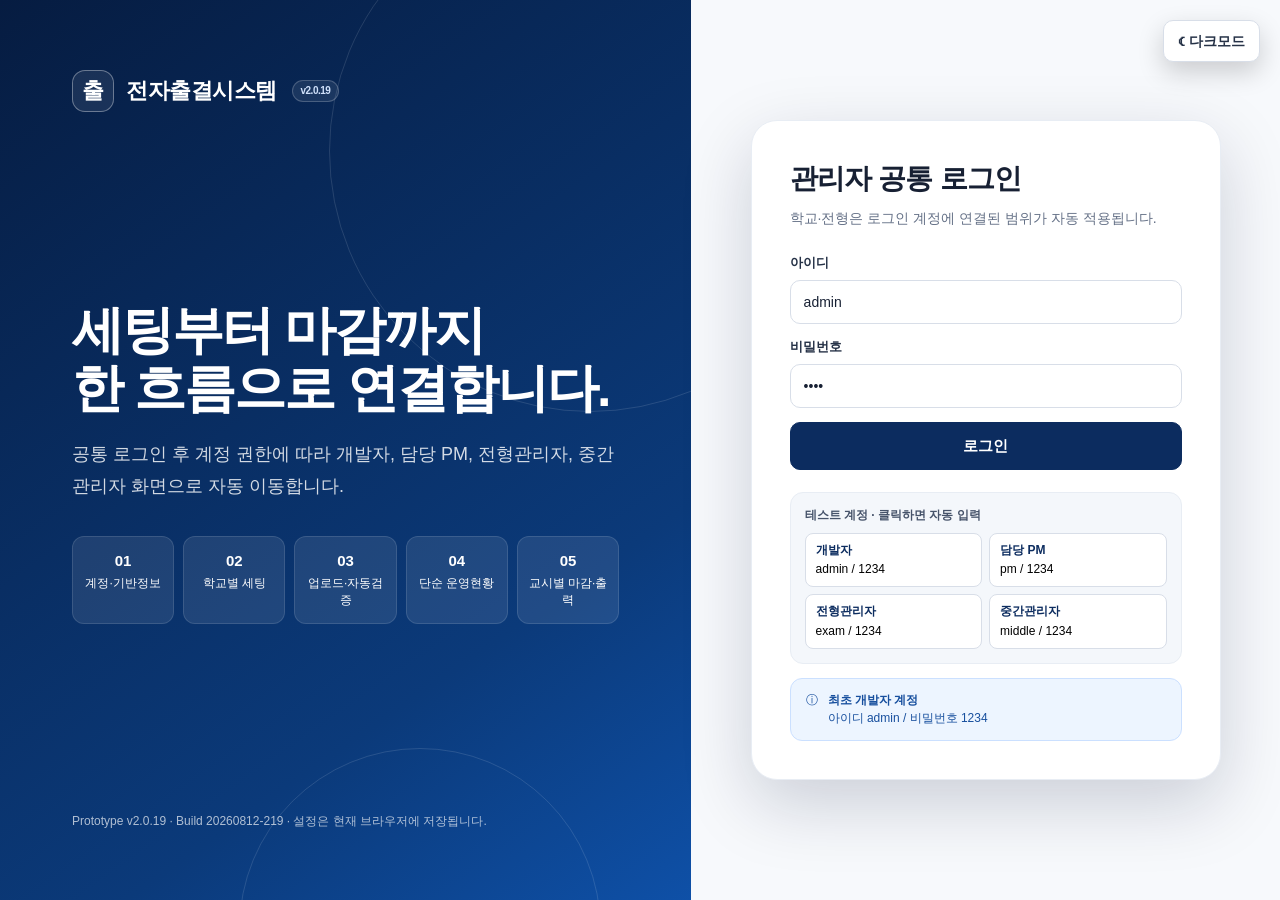
==== commit f2e09b15: "Update index.html" ====
--- a/index.html
+++ b/index.html
@@ -1029,8 +1029,8 @@
 (() => {
   'use strict';
 
-  const APP_VERSION = '2.0.18';
-  const BUILD_ID = '20260812-218';
+  const APP_VERSION = '2.0.19';
+  const BUILD_ID = '20260812-219';
 
 
   const EMBEDDED_TEMPLATES = {
@@ -4059,7 +4059,7 @@
   const v214SettingsFeaturesBase=settingsFeatures;
   settingsFeatures=function(){
     let html=v214SettingsFeaturesBase();
-    return html.replaceAll('�','').replaceAll('Â·','·').replaceAll('â†’','→').replaceAll('â€¢','·').replaceAll('ðŸ','').replace(/\s{3,}/g,'  ');
+    return html.replaceAll(' ','').replaceAll('Â·','·').replaceAll('â†’','→').replaceAll('â€¢','·').replaceAll('ðŸ','').replace(/\s{3,}/g,'  ');
   };
 
   function v214ResetScopeOptions(includeAccounts=true){
@@ -4486,6 +4486,122 @@
     document.querySelectorAll('[data-v218-qr-id]').forEach(el=>el.addEventListener('change',()=>{const item=v218QrItems().find(x=>x.id===el.dataset.v218QrId);if(item)item[el.dataset.field]=el.value.trim();save();}));
     const it=document.getElementById('v218-incident-type'),is=document.getElementById('v218-incident-status'),iq=document.getElementById('v218-incident-search');if(it)it.addEventListener('change',()=>{state.ui.incidentFilter=it.value;save();render();});if(is)is.addEventListener('change',()=>{state.ui.v218IncidentStatus=is.value;save();render();});if(iq)iq.addEventListener('keydown',e=>{if(e.key==='Enter'){state.ui.v218IncidentSearch=iq.value;save();render();}});
   };
+
+  /* v2.0.19 — invigilator permission policies, duplicate login and room allocation planning */
+  const v219Style=document.createElement('style');v219Style.textContent=`
+  .v219-policy-grid{display:grid;grid-template-columns:repeat(2,minmax(0,1fr));gap:12px}
+  .v219-policy-card{border:1px solid var(--gray-200);border-radius:14px;background:#fff;padding:14px;display:grid;gap:12px}
+  .v219-policy-card.on{border-color:#86b8ef;background:#f3f8ff;box-shadow:inset 4px 0 0 var(--blue)}
+  .v219-policy-head{display:flex;align-items:flex-start;justify-content:space-between;gap:12px}
+  .v219-policy-head b{font-size:14px}.v219-policy-head .desc{font-size:11px;color:var(--gray-600);margin-top:4px;line-height:1.45}
+  .v219-policy-controls{display:grid;grid-template-columns:1fr 1fr;gap:10px;padding-top:10px;border-top:1px solid var(--gray-200)}
+  .v219-policy-controls .field{min-width:0}.v219-policy-summary{border-radius:10px;background:var(--gray-100);padding:9px 11px;font-size:11px;color:var(--gray-700)}
+  .v219-auto-grid{display:grid;grid-template-columns:repeat(3,minmax(0,1fr));gap:12px}
+  .v219-auto-card{border:1px solid var(--gray-200);border-radius:14px;background:#fff;padding:14px;display:grid;gap:10px}
+  .v219-auto-card.on{border-color:#86b8ef;background:#f3f8ff;box-shadow:inset 4px 0 0 var(--blue)}
+  .v219-auto-card .head{display:flex;align-items:center;justify-content:space-between;gap:10px}.v219-auto-card .desc{font-size:11px;color:var(--gray-600);line-height:1.45}
+  .v219-allocation-note{display:flex;align-items:center;justify-content:space-between;gap:12px;border:1px solid #bfdbfe;background:#eff6ff;border-radius:12px;padding:12px 14px;margin:12px 0}
+  .v219-allocation-toolbar{display:grid;grid-template-columns:minmax(180px,.8fr) minmax(240px,1.4fr) auto;gap:10px;align-items:end;margin-bottom:12px}
+  .v219-allocation-actions{display:flex;align-items:center;gap:8px;flex-wrap:wrap;justify-content:flex-end}
+  .v219-allocation-summary{display:grid;grid-template-columns:repeat(4,minmax(0,1fr));gap:10px;margin-bottom:12px}
+  .v219-allocation-kpi{border:1px solid var(--gray-200);border-radius:12px;background:#fff;padding:12px}.v219-allocation-kpi span{font-size:11px;color:var(--gray-600)}.v219-allocation-kpi b{display:block;font-size:22px;margin-top:3px}
+  .v219-plan-table{min-width:1120px}.v219-plan-table th,.v219-plan-table td{white-space:nowrap}.v219-plan-table td:nth-child(5){min-width:120px}
+  .v219-validation-card{border:1px solid #bfdbfe;background:#f5f9ff;border-radius:12px;padding:12px 14px;margin:12px 0;display:flex;align-items:center;justify-content:space-between;gap:12px}
+  .v219-validation-stats{display:flex;gap:8px;flex-wrap:wrap}.v219-validation-stats span{border:1px solid var(--gray-200);background:#fff;border-radius:9px;padding:7px 9px;font-size:11px}
+  .v219-permission-banner{border:1px solid #bfdbfe;background:#eff6ff;border-radius:12px;padding:12px 14px;margin-bottom:14px;display:grid;grid-template-columns:1.4fr 1fr 1fr;gap:12px}
+  .v219-permission-banner>div{border-right:1px solid #cbd5e1;padding-right:12px}.v219-permission-banner>div:last-child{border-right:0}.v219-permission-banner span{font-size:10px;color:var(--gray-600)}.v219-permission-banner b{display:block;margin-top:3px;font-size:13px}
+  .v219-sign-row{display:grid;grid-template-columns:1fr auto auto;align-items:center;gap:10px;padding:11px 0;border-bottom:1px solid var(--gray-200)}
+  body.dark .v219-policy-card,body.dark .v219-auto-card,body.dark .v219-allocation-kpi{background:var(--gray-100);border-color:var(--gray-200)}
+  body.dark .v219-policy-card.on,body.dark .v219-auto-card.on{background:#17304d;border-color:#3979bf}
+  body.dark .v219-allocation-note,body.dark .v219-validation-card,body.dark .v219-permission-banner{background:#102a46;border-color:#335b85}
+  @media(max-width:1050px){.v219-policy-grid,.v219-auto-grid{grid-template-columns:1fr}.v219-allocation-toolbar{grid-template-columns:1fr}.v219-allocation-actions{justify-content:flex-start}.v219-permission-banner{grid-template-columns:1fr}.v219-permission-banner>div{border-right:0;border-bottom:1px solid var(--gray-200);padding-bottom:8px}.v219-permission-banner>div:last-child{border-bottom:0}.v219-allocation-summary{grid-template-columns:repeat(2,minmax(0,1fr))}}
+  `;document.head.appendChild(v219Style);
+
+  const v219V218NormalizeBase=v218Normalize;
+  v218Normalize=function(){
+    const keepAuto=state.features?.autoAssignInvigilator;
+    v219V218NormalizeBase();
+    if(keepAuto!==undefined)state.features.autoAssignInvigilator=keepAuto;
+    v219Normalize();
+  };
+  function v219ExamId(){return (currentExam()?.id||state.ui?.selectedExamId||state.exams?.[0]?.id||'default');}
+  function v219DefaultPlan(){return [
+    {id:'R11071',site:'본교 제1고사장',building:'학림관',roomCode:'11071',room:'J301',candidateCount:50,invigilatorCount:2},
+    {id:'R11072',site:'본교 제1고사장',building:'학림관',roomCode:'11072',room:'J302',candidateCount:50,invigilatorCount:2},
+    {id:'R11073',site:'본교 제1고사장',building:'학림관',roomCode:'11073',room:'J308',candidateCount:43,invigilatorCount:2},
+    {id:'R11083',site:'본교 제1고사장',building:'학림관',roomCode:'11083',room:'J411',candidateCount:53,invigilatorCount:2},
+    {id:'R12042',site:'본교 제2고사장',building:'혜화관',roomCode:'12042',room:'423',candidateCount:42,invigilatorCount:2},
+    {id:'R12043',site:'본교 제2고사장',building:'혜화관',roomCode:'12043',room:'431',candidateCount:32,invigilatorCount:2}
+  ];}
+  function v219Normalize(){
+    state.schemaVersion=Math.max(Number(state.schemaVersion||0),24);state.features=state.features||{};state.ui=state.ui||{};state.pdf=state.pdf||{};
+    const defaults={allowInvigilatorSignature:true,allowInvigilatorClosing:true,duplicateLogin:true,autoAssignCandidate:false,autoAssignInvigilator:false};
+    Object.entries(defaults).forEach(([k,v])=>{if(state.features[k]===undefined)state.features[k]=v;});
+    state.invigilatorPolicy=state.invigilatorPolicy||{};
+    const pd={signatureRole:'all',signatureCoverage:'all',closeRole:'primary',closeCoverage:'one'};Object.entries(pd).forEach(([k,v])=>{if(!state.invigilatorPolicy[k])state.invigilatorPolicy[k]=v;});
+    state.roomAllocationPlans=state.roomAllocationPlans||{};const eid=v219ExamId();if(!Array.isArray(state.roomAllocationPlans[eid]))state.roomAllocationPlans[eid]=v219DefaultPlan();
+    state.ui.v219PlanSite=state.ui.v219PlanSite||'all';state.ui.v219PlanSearch=state.ui.v219PlanSearch||'';
+    if(state.pdf.independentSignaturePolicy===undefined)state.pdf.independentSignaturePolicy=state.pdf.signaturePolicy||'primary';
+    if(state.pdf.independentShowRoleLabel===undefined)state.pdf.independentShowRoleLabel=state.pdf.showRoleLabel!==false;
+    state.pdf.signaturePolicy=state.pdf.independentSignaturePolicy;state.pdf.showRoleLabel=state.pdf.independentShowRoleLabel;
+  }
+  function v219PlanRows(){v219Normalize();return state.roomAllocationPlans[v219ExamId()];}
+  function v219RoleOptions(value,disabled){if(!state.features.splitInvigilator)return `<option value="all">감독관(역할 구분 없음)</option>`;return `<option value="primary" ${value==='primary'?'selected':''}>정감독관</option><option value="all" ${value==='all'?'selected':''}>정·부 감독관</option>`;}
+  function v219PolicyCard(kind,title,desc){const enabled=kind==='signature'?state.features.allowInvigilatorSignature:state.features.allowInvigilatorClosing,role=kind==='signature'?state.invigilatorPolicy.signatureRole:state.invigilatorPolicy.closeRole,coverage=kind==='signature'?state.invigilatorPolicy.signatureCoverage:state.invigilatorPolicy.closeCoverage;const roleDisabled=!enabled||!state.features.splitInvigilator;return `<div class="v219-policy-card ${enabled?'on':''}"><div class="v219-policy-head"><div><b>${title}</b><div class="desc">${desc}</div></div><span class="switch"><input type="checkbox" data-v219-feature="${kind==='signature'?'allowInvigilatorSignature':'allowInvigilatorClosing'}" ${enabled?'checked':''}><span></span></span></div><div class="v219-policy-controls"><div class="field"><label>허용 역할</label><select class="select" data-v219-policy="${kind}Role" ${roleDisabled?'disabled':''}>${v219RoleOptions(role,roleDisabled)}</select></div><div class="field"><label>고사실별 허용 인원</label><select class="select" data-v219-policy="${kind}Coverage" ${enabled?'':'disabled'}><option value="one" ${coverage==='one'?'selected':''}>1명</option><option value="all" ${coverage==='all'?'selected':''}>배정 감독관 전체</option></select></div></div><div class="v219-policy-summary">${enabled?`${state.features.splitInvigilator?(role==='primary'?'정감독관':'정·부 감독관'):'감독관'} · ${coverage==='one'?'고사실별 1명':'배정 감독관 전체'} 허용`:'사용하지 않음'}</div></div>`;}
+
+  const v219SettingsFeaturesBase=settingsFeatures;
+  settingsFeatures=function(){
+    v219Normalize();const html=v219SettingsFeaturesBase(),doc=new DOMParser().parseFromString(`<div id="v219-root">${html}</div>`,'text/html'),root=doc.getElementById('v219-root');
+    const sections=[...root.querySelectorAll('section.setting-section')];const dependency=sections.find(x=>x.textContent.includes('고사실 배정 운영 연동'));
+    const permission=doc.createElement('section');permission.className='setting-section';permission.innerHTML=`<div class="setting-section-head"><div><h3 class="setting-section-title">감독관 전자서명·마감 권한</h3><div class="setting-section-desc">정·부 감독관 구분, 허용 인원, 중복로그인을 각각 독립적으로 설정합니다.</div></div></div><div class="v219-policy-grid">${v219PolicyCard('signature','서명 허용 감독관','배정된 고사실에서 전자서명을 수행할 감독관 범위를 정합니다.')}${v219PolicyCard('close','마감 허용 감독관','배정된 고사실에서 현장 마감을 수행할 감독관 범위를 정합니다.')}</div><div class="v219-auto-grid" style="margin-top:12px"><label class="v219-auto-card ${state.features.duplicateLogin?'on':''}"><div class="head"><b>중복로그인</b><span class="switch"><input type="checkbox" data-v219-feature="duplicateLogin" ${state.features.duplicateLogin?'checked':''}><span></span></span></div><div class="desc">하나의 감독관 아이디로 여러 기기 또는 여러 감독관이 동시에 접속할 수 있습니다. 전자서명 인원과 마감 인원 정책은 별도로 적용됩니다.</div></label></div>`;
+    if(dependency)dependency.insertAdjacentElement('afterend',permission);else root.appendChild(permission);
+    const auto=doc.createElement('section');auto.className='setting-section';auto.innerHTML=`<div class="setting-section-head"><div><h3 class="setting-section-title">자동배정</h3><div class="setting-section-desc">고사실별 수험생·감독관 인원 기준을 등록하고 업로드 데이터와 교차검증합니다.</div></div>${(state.features.autoAssignCandidate||state.features.autoAssignInvigilator)?'<button class="btn btn-sm" data-route="settings-room-allocation">고사실별 인원 설정</button>':''}</div><div class="v219-auto-grid"><label class="v219-auto-card ${state.features.autoAssignCandidate?'on':''}"><div class="head"><b>수험생 자동배정</b><span class="switch"><input type="checkbox" data-v219-feature="autoAssignCandidate" ${state.features.autoAssignCandidate?'checked':''}><span></span></span></div><div class="desc">고사실별 수험생 인원 기준으로 수험생 기초데이터를 자동 배정하고 업로드 인원과 일치 여부를 검증합니다.</div></label><label class="v219-auto-card ${state.features.autoAssignInvigilator?'on':''}"><div class="head"><b>감독관 자동배정</b><span class="switch"><input type="checkbox" data-v219-feature="autoAssignInvigilator" ${state.features.autoAssignInvigilator?'checked':''}><span></span></span></div><div class="desc">고사실별 감독관 인원 기준으로 감독관을 자동 배정하고 업로드된 감독관 수와 일치 여부를 검증합니다.</div></label></div>`;
+    permission.insertAdjacentElement('afterend',auto);
+    return root.innerHTML;
+  };
+
+  /* PDF signature policy is independent from the split-invigilator feature. */
+  settingsPdf=function(){v219Normalize();state.pdf.signaturePolicy=state.pdf.independentSignaturePolicy;state.pdf.showRoleLabel=state.pdf.independentShowRoleLabel;return v217SettingsPdfBase();};
+  signaturePolicyLabel=v217SignaturePolicyLabelBase;
+
+  const v219SettingsNavBase=settingsNav;
+  settingsNav=function(active){v219Normalize();let html=v219SettingsNavBase(active);if(!(state.features.autoAssignCandidate||state.features.autoAssignInvigilator))return html;const doc=new DOMParser().parseFromString(`<div id="v219-nav-root">${html}</div>`,'text/html'),root=doc.getElementById('v219-nav-root'),tabs=root.querySelector('.v210-settings-tabs,.tabs');if(tabs&&!tabs.querySelector('[data-route="settings-room-allocation"]'))tabs.insertAdjacentHTML('beforeend',`<button class="tab ${active==='room-allocation'?'active':''}" data-route="settings-room-allocation">고사실별 인원</button>`);return root.innerHTML;};
+  const v219AllowedBase=allowedRoutesFor;allowedRoutesFor=function(role){let list=v219AllowedBase(role).slice();if(role==='pm'&&(state.features.autoAssignCandidate||state.features.autoAssignInvigilator)&&!list.includes('settings-room-allocation'))list.push('settings-room-allocation');return list;};
+  const v219NavActiveBase=navItemActive;navItemActive=function(r){if(r==='settings-features'&&route==='settings-room-allocation')return true;return v219NavActiveBase(r);};
+
+  function v219FilteredPlans(){let rows=v219PlanRows().slice(),site=state.ui.v219PlanSite||'all',q=String(state.ui.v219PlanSearch||'').trim().toLowerCase();if(site!=='all')rows=rows.filter(r=>r.site===site);if(q)rows=rows.filter(r=>[r.site,r.building,r.roomCode,r.room].some(v=>String(v||'').toLowerCase().includes(q)));return rows;}
+  function v219AllocationBody(){v219Normalize();const rows=v219FilteredPlans(),all=v219PlanRows(),sites=[...new Set(all.map(r=>r.site))],candidateTotal=all.reduce((a,r)=>a+Number(r.candidateCount||0),0),invTotal=all.reduce((a,r)=>a+Number(r.invigilatorCount||0),0);return `<div class="v219-allocation-summary"><div class="v219-allocation-kpi"><span>고사실</span><b>${all.length}실</b></div><div class="v219-allocation-kpi"><span>수험생 기준</span><b>${candidateTotal}명</b></div><div class="v219-allocation-kpi"><span>감독관 기준</span><b>${invTotal}명</b></div><div class="v219-allocation-kpi"><span>자동배정</span><b>${state.features.autoAssignCandidate&&state.features.autoAssignInvigilator?'수험생·감독관':state.features.autoAssignCandidate?'수험생':state.features.autoAssignInvigilator?'감독관':'미사용'}</b></div></div><div class="v219-allocation-toolbar"><div class="field"><label>고사장</label><select class="select" id="v219-plan-site"><option value="all">전체 고사장</option>${sites.map(x=>`<option value="${esc(x)}" ${state.ui.v219PlanSite===x?'selected':''}>${esc(x)}</option>`).join('')}</select></div><div class="field"><label>검색</label><input class="input" id="v219-plan-search" value="${esc(state.ui.v219PlanSearch||'')}" placeholder="건물, 고사실코드, 고사실 검색"></div><div class="v219-allocation-actions"><button class="btn" data-action="v219-download-plan-template">양식 다운로드</button><button class="btn" data-action="v219-choose-plan-file">엑셀 업로드</button><input type="file" id="v219-plan-file" accept=".xlsx,.xls,.csv" hidden><button class="btn" data-action="v219-download-plan-list">목록 다운로드</button><button class="btn btn-primary" data-action="v219-add-plan">+ 개별 생성</button></div></div><div class="table-wrap"><table class="v219-plan-table"><thead><tr><th>전형</th><th>고사장</th><th>건물</th><th>고사실코드</th><th>고사실</th><th>수험생 인원</th><th>감독관 인원</th><th>관리</th></tr></thead><tbody>${rows.map(r=>`<tr><td>${esc(state.selection)}</td><td>${esc(r.site)}</td><td>${esc(r.building)}</td><td><b>${esc(r.roomCode)}</b></td><td>${esc(r.room)}</td><td>${Number(r.candidateCount||0)}명</td><td>${Number(r.invigilatorCount||0)}명</td><td><button class="btn btn-sm" data-action="v219-edit-plan" data-plan-id="${esc(r.id)}">수정</button> <button class="btn btn-sm btn-red" data-action="v219-delete-plan" data-plan-id="${esc(r.id)}">삭제</button></td></tr>`).join('')||'<tr><td colspan="8" class="text-center muted">조건에 맞는 고사실이 없습니다.</td></tr>'}</tbody></table></div><div class="notice notice-info" style="margin-top:12px"><span>ⓘ</span><div><b>업로드 교차검증</b><br>수험생 자동배정은 고사실별 수험생 수를, 감독관 자동배정은 고사실별 감독관 수 또는 전체 감독관 수를 이 기준값과 비교합니다.</div></div>`;}
+  function v219AllocationPage(){v219Normalize();if(!(state.features.autoAssignCandidate||state.features.autoAssignInvigilator))return settingsPage('features');return shell(`<div class="v201-context-bar"><div class="field"><label>전형 선택</label>${v201ExamSelect('v201-settings-exam-select')}</div><span class="badge badge-blue">전형별 자동배정 기준</span></div><section class="card">${settingsNav('room-allocation')}<div class="card-body">${v219AllocationBody()}</div></section>`,'설정값 관리',`${state.school.name} · ${state.selection} 고사실별 수험생·감독관 인원 기준을 관리합니다.`,`<button class="btn btn-primary" data-action="v219-save-plan">고사실별 인원 저장</button>`);}
+
+  const v219RenderBase=render;render=function(){v219Normalize();if(route!=='settings-room-allocation')return v219RenderBase();const app=document.getElementById('app');document.body.classList.toggle('dark',!!state.ui.darkMode);document.documentElement.style.colorScheme=state.ui.darkMode?'dark':'light';if(!state.session||!routeAllowed(route)){route=state.session?'settings-features':'login';return v219RenderBase();}app.innerHTML=v219AllocationPage();bindPageEvents();enhanceTables(app);};
+
+  function v219PlanModal(id=''){const rows=v219PlanRows(),item=rows.find(r=>r.id===id)||{id:'R'+Date.now(),site:'본교 제1고사장',building:'학림관',roomCode:'',room:'',candidateCount:0,invigilatorCount:0},editing=!!id;modal(editing?'고사실별 인원 수정':'고사실별 인원 생성',`<div class="grid grid-2"><div class="field"><label>고사장</label><input class="input" id="v219-modal-site" value="${esc(item.site)}"></div><div class="field"><label>건물</label><input class="input" id="v219-modal-building" value="${esc(item.building)}"></div><div class="field"><label>고사실코드</label><input class="input" id="v219-modal-code" value="${esc(item.roomCode)}"></div><div class="field"><label>고사실</label><input class="input" id="v219-modal-room" value="${esc(item.room)}"></div><div class="field"><label>수험생 인원</label><input class="input" id="v219-modal-candidate" type="number" min="0" value="${Number(item.candidateCount||0)}"></div><div class="field"><label>감독관 인원</label><input class="input" id="v219-modal-invigilator" type="number" min="0" value="${Number(item.invigilatorCount||0)}"></div></div><div id="v219-modal-error" class="small text-red" style="margin-top:10px"></div>`,`<button class="btn" data-close-modal>취소</button><button class="btn btn-primary" id="v219-modal-save">${editing?'수정 저장':'생성'}</button>`);setTimeout(()=>document.getElementById('v219-modal-save')?.addEventListener('click',()=>{const code=document.getElementById('v219-modal-code').value.trim(),room=document.getElementById('v219-modal-room').value.trim();if(!code||!room){document.getElementById('v219-modal-error').textContent='고사실코드와 고사실명은 필수입니다.';return;}if(rows.some(r=>r.id!==item.id&&r.roomCode===code)){document.getElementById('v219-modal-error').textContent='이미 등록된 고사실코드입니다.';return;}const row={id:item.id,site:document.getElementById('v219-modal-site').value.trim()||'미지정',building:document.getElementById('v219-modal-building').value.trim()||'미지정',roomCode:code,room,candidateCount:Math.max(0,Number(document.getElementById('v219-modal-candidate').value||0)),invigilatorCount:Math.max(0,Number(document.getElementById('v219-modal-invigilator').value||0))};const idx=rows.findIndex(r=>r.id===item.id);if(idx>=0)rows[idx]=row;else rows.push(row);v219ApplyAllocationErrors();save();closeModal();render();toast(editing?'고사실별 인원을 수정했습니다.':'고사실별 인원을 생성했습니다.','success');}),0);}
+  async function v219DownloadPlan(template=false){const rows=template?[{고사장:'본교 제1고사장',건물:'학림관',고사실코드:'11071',고사실:'J301',수험생인원:50,감독관인원:2}]:v219PlanRows().map(r=>({고사장:r.site,건물:r.building,고사실코드:r.roomCode,고사실:r.room,수험생인원:r.candidateCount,감독관인원:r.invigilatorCount}));try{const ok=await ensureXlsx();if(ok){const ws=XLSX.utils.json_to_sheet(rows),wb=XLSX.utils.book_new();XLSX.utils.book_append_sheet(wb,ws,'고사실별인원');XLSX.writeFile(wb,`${template?'고사실별_인원_업로드_양식':'고사실별_인원_목록'}_v${APP_VERSION}.xlsx`);return;}}catch(e){console.warn(e)}const headers=Object.keys(rows[0]||{}),csv=[headers.join(','),...rows.map(r=>headers.map(h=>`"${String(r[h]??'').replaceAll('"','""')}"`).join(','))].join('\n');downloadBlob(new Blob(['\ufeff'+csv],{type:'text/csv'}),`${template?'고사실별_인원_업로드_양식':'고사실별_인원_목록'}.csv`);}
+  async function v219ProcessPlanFile(file){let rows=[];try{const ok=await ensureXlsx();if(ok){const buf=await file.arrayBuffer(),wb=XLSX.read(buf,{type:'array'}),ws=wb.Sheets[wb.SheetNames[0]];rows=XLSX.utils.sheet_to_json(ws,{defval:'',raw:false});}}catch(e){console.warn(e)}if(!rows.length){toast('업로드할 고사실별 인원 데이터가 없습니다.','warning');return;}const mapped=rows.map((r,i)=>({id:`UP-${Date.now()}-${i}`,site:String(r['고사장']||r['시험장']||'미지정').trim(),building:String(r['건물']||r['고사본부명']||'미지정').trim(),roomCode:String(r['고사실코드']||r['고사실 코드']||'').trim(),room:String(r['고사실']||r['고사실명']||'').trim(),candidateCount:Math.max(0,Number(r['수험생인원']||r['수험생수']||r['수험생 인원']||0)),invigilatorCount:Math.max(0,Number(r['감독관인원']||r['감독관수']||r['감독관 인원']||0))})).filter(r=>r.roomCode&&r.room);if(!mapped.length){toast('고사실코드·고사실 컬럼을 확인해주세요.','error');return;}state.roomAllocationPlans[v219ExamId()]=mapped;v219ApplyAllocationErrors();save();render();toast(`${mapped.length}개 고사실 인원 기준을 등록했습니다.`,'success');}
+  function v219Get(r,keys){for(const k of keys){if(r&&r[k]!==undefined&&String(r[k]).trim()!=='')return String(r[k]).trim();}return '';}
+  function v219ApplyAllocationErrors(){v219Normalize();const plans=v219PlanRows(),byCode=new Map(plans.map(r=>[String(r.roomCode),r]));['candidate','invigilator'].forEach(type=>{state.uploadErrors[type]=(state.uploadErrors[type]||[]).filter(e=>!e.v219Allocation);});if(state.features.autoAssignCandidate&&(state.uploadRows.candidate||[]).length){const counts={};state.uploadRows.candidate.forEach(r=>{const c=v219Get(r,['고사실코드','고사실 코드']);if(c)counts[c]=(counts[c]||0)+1;});plans.forEach(p=>{const actual=counts[p.roomCode]||0,expected=Number(p.candidateCount||0);if(actual!==expected)state.uploadErrors.candidate.push({row:'고사실별 인원',column:`${p.roomCode} ${p.room}`,value:`업로드 ${actual}명 / 기준 ${expected}명`,message:'수험생 인원이 고사실별 자동배정 기준과 일치하지 않습니다.',solution:'기초데이터 또는 고사실별 인원 기준을 수정하세요.',v219Allocation:true});});Object.keys(counts).filter(c=>!byCode.has(c)).forEach(c=>state.uploadErrors.candidate.push({row:'고사실별 인원',column:c,value:`업로드 ${counts[c]}명`,message:'고사실별 인원 기준에 없는 고사실코드입니다.',solution:'고사실별 인원 탭에 해당 고사실을 등록하세요.',v219Allocation:true}));}
+    if(state.features.autoAssignInvigilator&&(state.uploadRows.invigilator||[]).length){const rows=state.uploadRows.invigilator,totalExpected=plans.reduce((a,r)=>a+Number(r.invigilatorCount||0),0),roomBased=rows.some(r=>v219Get(r,['고사실코드','고사실 코드']));if(roomBased){const counts={};rows.forEach(r=>{const c=v219Get(r,['고사실코드','고사실 코드']);if(c)counts[c]=(counts[c]||0)+1;});plans.forEach(p=>{const actual=counts[p.roomCode]||0,expected=Number(p.invigilatorCount||0);if(actual!==expected)state.uploadErrors.invigilator.push({row:'고사실별 인원',column:`${p.roomCode} ${p.room}`,value:`업로드 ${actual}명 / 기준 ${expected}명`,message:'감독관 인원이 고사실별 자동배정 기준과 일치하지 않습니다.',solution:'감독관 데이터 또는 고사실별 인원 기준을 수정하세요.',v219Allocation:true});});}else if(rows.length!==totalExpected)state.uploadErrors.invigilator.push({row:'전체',column:'감독관 인원',value:`업로드 ${rows.length}명 / 기준 ${totalExpected}명`,message:'감독관 전체 인원이 고사실별 감독관 기준 합계와 일치하지 않습니다.',solution:'감독관 기초데이터 또는 고사실별 감독관 인원을 수정하세요.',v219Allocation:true});}
+  }
+
+  const v219ProcessExcelBase=processExcel;processExcel=async function(file){await v219ProcessExcelBase(file);v219ApplyAllocationErrors();save();render();};
+  const v219UploadPageBase=uploadPage;uploadPage=function(){v219Normalize();let html=v219UploadPageBase();if(!(state.features.autoAssignCandidate||state.features.autoAssignInvigilator)||!['candidate','invigilator'].includes(state.ui.uploadType||'candidate'))return html;const plans=v219PlanRows(),c=plans.reduce((a,r)=>a+Number(r.candidateCount||0),0),i=plans.reduce((a,r)=>a+Number(r.invigilatorCount||0),0),doc=new DOMParser().parseFromString(`<div id="v219-upload-root">${html}</div>`,'text/html'),root=doc.getElementById('v219-upload-root'),content=root.querySelector('.content'),context=root.querySelector('.v201-context-bar');const card=doc.createElement('div');card.className='v219-validation-card';card.innerHTML=`<div><b>고사실별 인원 교차검증</b><div class="small muted">자동배정 사용 시 업로드 데이터와 설정값의 고사실별 인원을 함께 비교합니다.</div></div><div class="v219-validation-stats"><span>기준 고사실 <b>${plans.length}실</b></span><span>수험생 <b>${c}명</b></span><span>감독관 <b>${i}명</b></span></div><button class="btn btn-sm" data-route="settings-room-allocation">기준 보기</button>`;if(context)context.insertAdjacentElement('afterend',card);else if(content)content.prepend(card);return root.innerHTML;};
+
+  function v219PermissionBanner(kind){v219Normalize();const enabled=kind==='signature'?state.features.allowInvigilatorSignature:state.features.allowInvigilatorClosing,role=kind==='signature'?state.invigilatorPolicy.signatureRole:state.invigilatorPolicy.closeRole,coverage=kind==='signature'?state.invigilatorPolicy.signatureCoverage:state.invigilatorPolicy.closeCoverage;return `<div class="v219-permission-banner"><div><span>${kind==='signature'?'전자서명':'현장 마감'} 허용</span><b>${enabled?'사용':'미사용'}</b></div><div><span>허용 감독관</span><b>${state.features.splitInvigilator?(role==='primary'?'정감독관':'정·부 감독관'):'감독관'}</b></div><div><span>고사실별 허용 인원</span><b>${coverage==='one'?'1명':'배정 감독관 전체'} · ${state.features.duplicateLogin?'중복로그인 허용':'중복로그인 미허용'}</b></div></div>`;}
+  fieldSignPage=function(){v219Normalize();const all=[{id:'S001',name:'김민수',role:'primary',room:'학림관 J411',signed:true},{id:'S002',name:'박지현',role:'sub',room:'학림관 J411',signed:false},{id:'S003',name:'최유진',role:'sub',room:'학림관 J411',signed:false}],role=state.invigilatorPolicy.signatureRole,eligible=state.features.splitInvigilator&&role==='primary'?all.filter(x=>x.role==='primary'):all,required=state.invigilatorPolicy.signatureCoverage==='one'?1:eligible.length;return shell(`${v219PermissionBanner('signature')}<div class="grid grid-2"><section class="card"><div class="card-header"><div><div class="card-title">고사실 전자서명 대상</div><div class="card-sub">정책에 따라 고사실별 ${required}명의 서명을 받습니다.</div></div><span class="badge badge-blue">${eligible.filter(x=>x.signed).length}/${required}명 완료</span></div><div class="card-body">${eligible.map((s,idx)=>`<div class="v219-sign-row"><div><b>${esc(s.name)}</b><div class="small muted">${state.features.splitInvigilator?roleNameKorean(s.role):'감독관'} · ${esc(s.room)}${state.features.duplicateLogin?' · 동일 ID 중복접속 가능':''}</div></div><span class="badge ${s.signed?'badge-green':idx<required?'badge-orange':'badge-gray'}">${s.signed?'서명 완료':idx<required?'서명 필요':'선택 서명'}</span><button class="btn btn-sm ${s.signed?'':'btn-primary'}" ${state.features.allowInvigilatorSignature?'':'disabled'}>${s.signed?'서명 보기':'서명하기'}</button></div>`).join('')}</div></section><section class="card"><div class="card-header"><div><div class="card-title">서명 영역</div><div class="card-sub">하나의 ID로 접속해도 정책에 따라 여러 감독관이 각각 서명할 수 있습니다.</div></div></div><div class="card-body"><div style="height:300px;border:2px dashed var(--gray-300);border-radius:14px;display:grid;place-items:center;color:var(--gray-500)">마우스 또는 터치로 서명</div><button class="btn btn-primary btn-block" style="margin-top:12px" ${state.features.allowInvigilatorSignature?'':'disabled'}>서명 저장</button></div></section></div>`,'감독관 전자서명','고사실별 서명 허용 역할과 인원 정책을 적용합니다.','');};
+  const v219ClosePageBase=closePage;closePage=function(){v219Normalize();let html=v219ClosePageBase(),doc=new DOMParser().parseFromString(`<div id="v219-close-root">${html}</div>`,'text/html'),root=doc.getElementById('v219-close-root'),head=root.querySelector('.page-header');if(head)head.insertAdjacentHTML('afterend',v219PermissionBanner('close'));return root.innerHTML;};
+
+  const v219BindPageEventsBase=bindPageEvents;bindPageEvents=function(){v219BindPageEventsBase();v219Normalize();
+    document.querySelectorAll('[data-v219-feature]').forEach(el=>el.addEventListener('change',()=>{state.features[el.dataset.v219Feature]=el.checked;if(!state.features.autoAssignCandidate&&!state.features.autoAssignInvigilator&&route==='settings-room-allocation')route='settings-features';v219ApplyAllocationErrors();save();render();}));
+    document.querySelectorAll('[data-v219-policy]').forEach(el=>el.addEventListener('change',()=>{state.invigilatorPolicy[el.dataset.v219Policy]=el.value;save();render();}));
+    const all=document.getElementById('v218-feature-all');if(all)all.addEventListener('change',()=>{['allowInvigilatorSignature','allowInvigilatorClosing','duplicateLogin','autoAssignCandidate','autoAssignInvigilator'].forEach(k=>state.features[k]=all.checked);save();});
+    const split=document.querySelector('[data-v208-feature="splitInvigilator"]');if(split)split.addEventListener('change',()=>{setTimeout(()=>{state.pdf.signaturePolicy=state.pdf.independentSignaturePolicy;state.pdf.showRoleLabel=state.pdf.independentShowRoleLabel;save();},0);});
+    document.querySelectorAll('[data-signature-policy]').forEach(el=>el.addEventListener('click',()=>{state.pdf.independentSignaturePolicy=el.dataset.signaturePolicy;state.pdf.signaturePolicy=el.dataset.signaturePolicy;save();},{capture:true}));const roleLabel=document.getElementById('pdf-role-label');if(roleLabel)roleLabel.addEventListener('change',()=>{state.pdf.independentShowRoleLabel=roleLabel.checked;state.pdf.showRoleLabel=roleLabel.checked;save();},{capture:true});
+    document.querySelectorAll('[data-action="v219-add-plan"]').forEach(x=>x.addEventListener('click',()=>v219PlanModal()));document.querySelectorAll('[data-action="v219-edit-plan"]').forEach(x=>x.addEventListener('click',()=>v219PlanModal(x.dataset.planId)));document.querySelectorAll('[data-action="v219-delete-plan"]').forEach(x=>x.addEventListener('click',()=>{if(!confirm('선택한 고사실별 인원 기준을 삭제할까요?'))return;state.roomAllocationPlans[v219ExamId()]=v219PlanRows().filter(r=>r.id!==x.dataset.planId);v219ApplyAllocationErrors();save();render();toast('고사실별 인원 기준을 삭제했습니다.','warning');}));document.querySelectorAll('[data-action="v219-save-plan"]').forEach(x=>x.addEventListener('click',()=>{v219ApplyAllocationErrors();save();toast('고사실별 인원 기준을 저장했습니다.','success');}));document.querySelectorAll('[data-action="v219-download-plan-template"]').forEach(x=>x.addEventListener('click',()=>v219DownloadPlan(true)));document.querySelectorAll('[data-action="v219-download-plan-list"]').forEach(x=>x.addEventListener('click',()=>v219DownloadPlan(false)));document.querySelectorAll('[data-action="v219-choose-plan-file"]').forEach(x=>x.addEventListener('click',()=>document.getElementById('v219-plan-file')?.click()));
+    const pf=document.getElementById('v219-plan-file');if(pf)pf.addEventListener('change',()=>{if(pf.files[0])v219ProcessPlanFile(pf.files[0]);});const ps=document.getElementById('v219-plan-site');if(ps)ps.addEventListener('change',()=>{state.ui.v219PlanSite=ps.value;save();render();});const pq=document.getElementById('v219-plan-search');if(pq)pq.addEventListener('keydown',e=>{if(e.key==='Enter'){state.ui.v219PlanSearch=pq.value;save();render();}});
+  };
+  v219Normalize();
+
+
   v218Normalize();
 
 
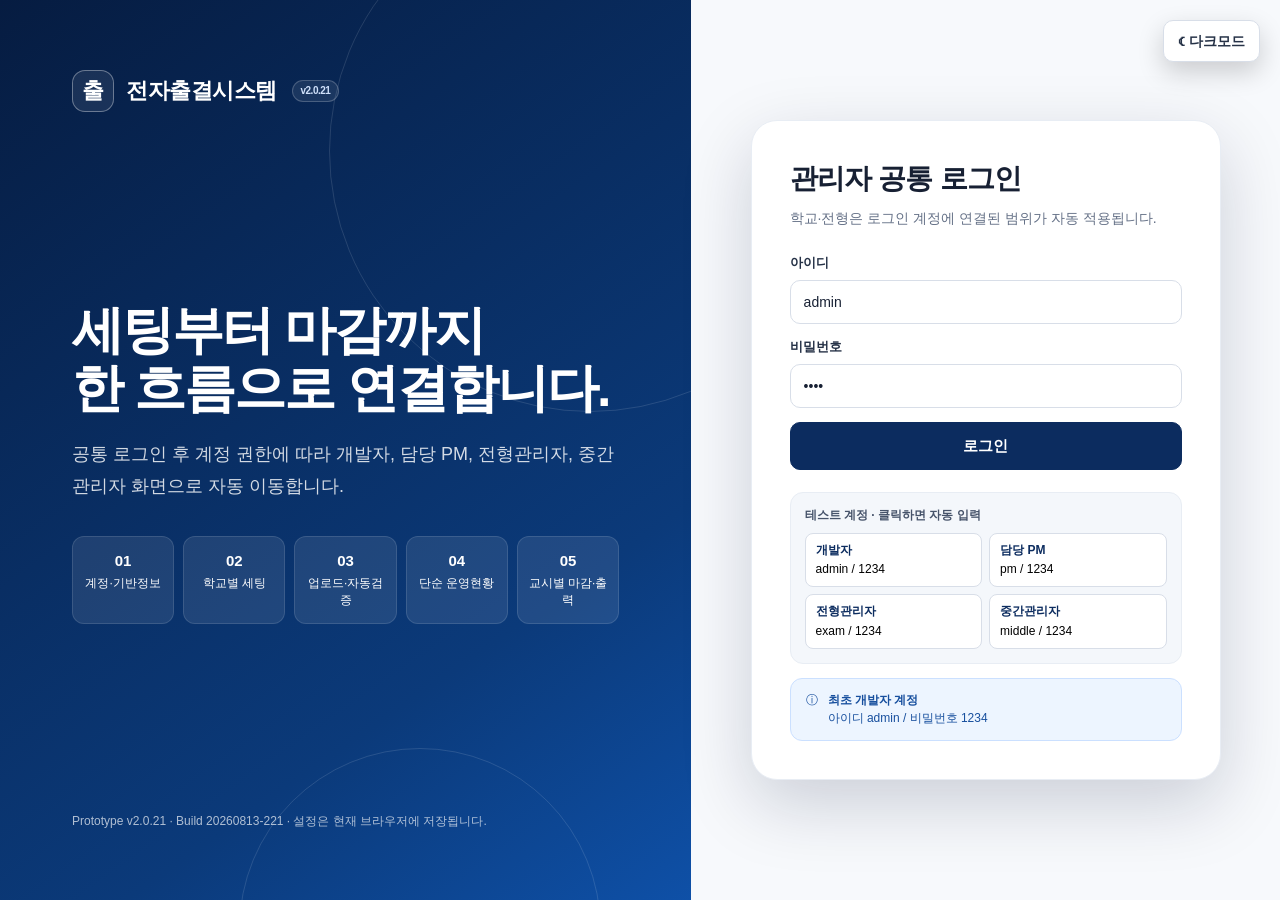
==== commit f40ece0b: "Update index.html" ====
--- a/index.html
+++ b/index.html
@@ -1029,8 +1029,8 @@
 (() => {
   'use strict';
 
-  const APP_VERSION = '2.0.19';
-  const BUILD_ID = '20260812-219';
+  const APP_VERSION = '2.0.21';
+  const BUILD_ID = '20260813-221';
 
 
   const EMBEDDED_TEMPLATES = {
@@ -4599,6 +4599,88 @@
     document.querySelectorAll('[data-action="v219-add-plan"]').forEach(x=>x.addEventListener('click',()=>v219PlanModal()));document.querySelectorAll('[data-action="v219-edit-plan"]').forEach(x=>x.addEventListener('click',()=>v219PlanModal(x.dataset.planId)));document.querySelectorAll('[data-action="v219-delete-plan"]').forEach(x=>x.addEventListener('click',()=>{if(!confirm('선택한 고사실별 인원 기준을 삭제할까요?'))return;state.roomAllocationPlans[v219ExamId()]=v219PlanRows().filter(r=>r.id!==x.dataset.planId);v219ApplyAllocationErrors();save();render();toast('고사실별 인원 기준을 삭제했습니다.','warning');}));document.querySelectorAll('[data-action="v219-save-plan"]').forEach(x=>x.addEventListener('click',()=>{v219ApplyAllocationErrors();save();toast('고사실별 인원 기준을 저장했습니다.','success');}));document.querySelectorAll('[data-action="v219-download-plan-template"]').forEach(x=>x.addEventListener('click',()=>v219DownloadPlan(true)));document.querySelectorAll('[data-action="v219-download-plan-list"]').forEach(x=>x.addEventListener('click',()=>v219DownloadPlan(false)));document.querySelectorAll('[data-action="v219-choose-plan-file"]').forEach(x=>x.addEventListener('click',()=>document.getElementById('v219-plan-file')?.click()));
     const pf=document.getElementById('v219-plan-file');if(pf)pf.addEventListener('change',()=>{if(pf.files[0])v219ProcessPlanFile(pf.files[0]);});const ps=document.getElementById('v219-plan-site');if(ps)ps.addEventListener('change',()=>{state.ui.v219PlanSite=ps.value;save();render();});const pq=document.getElementById('v219-plan-search');if(pq)pq.addEventListener('keydown',e=>{if(e.key==='Enter'){state.ui.v219PlanSearch=pq.value;save();render();}});
   };
+
+  /* v2.0.21 — v2.0.19 baseline: permission counts, validation visualization, login status and inline confirmations */
+  const v221Style=document.createElement('style');v221Style.id='v221-style';v221Style.textContent=`
+  .v221-policy-count-note{font-size:10px;color:var(--gray-600);margin-top:4px}
+  .v221-validation-shell{border:1px solid #bfd8fa;background:#f7fbff;border-radius:14px;padding:13px 14px;margin:12px 0;overflow:hidden}
+  .v221-validation-head{display:flex;align-items:center;justify-content:space-between;gap:12px;margin-bottom:11px}
+  .v221-validation-head b{font-size:13px}.v221-validation-head .file{font-size:10px;color:var(--gray-600);max-width:44%;overflow:hidden;text-overflow:ellipsis;white-space:nowrap}
+  .v221-validation-progress{height:7px;background:var(--gray-200);border-radius:999px;overflow:hidden;margin:8px 0 12px}.v221-validation-progress>span{display:block;height:100%;width:0;background:var(--blue);transition:width .2s ease;border-radius:999px}
+  .v221-validation-steps{display:grid;grid-template-columns:repeat(5,minmax(0,1fr));gap:7px}.v221-validation-step{border:1px solid var(--gray-200);background:#fff;border-radius:10px;padding:8px 9px;min-height:58px}.v221-validation-step .n{font-size:9px;color:var(--gray-500)}.v221-validation-step b{display:block;font-size:10.5px;margin-top:2px}.v221-validation-step.done{border-color:#9ed1b5;background:#f3fff8}.v221-validation-step.active{border-color:#7fb2eb;background:#eef6ff;box-shadow:inset 3px 0 0 var(--blue)}
+  .v221-column-scan{display:flex;gap:5px;flex-wrap:wrap;margin-top:10px}.v221-col-chip{font-size:9px;border:1px solid var(--gray-200);background:#fff;border-radius:999px;padding:4px 7px;color:var(--gray-600);transition:.15s}.v221-col-chip.scanning{border-color:#78ace7;color:#1d5d9f;background:#eef6ff}.v221-col-chip.done{border-color:#95c9aa;color:#16663a;background:#f1fff6}
+  .v221-login-summary{display:grid;grid-template-columns:repeat(3,minmax(0,1fr));gap:8px;margin:10px 0 12px}.v221-login-kpi{border:1px solid var(--gray-200);background:#fff;border-radius:11px;padding:10px 12px}.v221-login-kpi span{font-size:10px;color:var(--gray-600)}.v221-login-kpi b{display:block;font-size:18px;margin-top:2px}
+  .v221-login-cell{min-width:142px}.v221-online-dot,.v221-offline-dot{display:inline-block;width:7px;height:7px